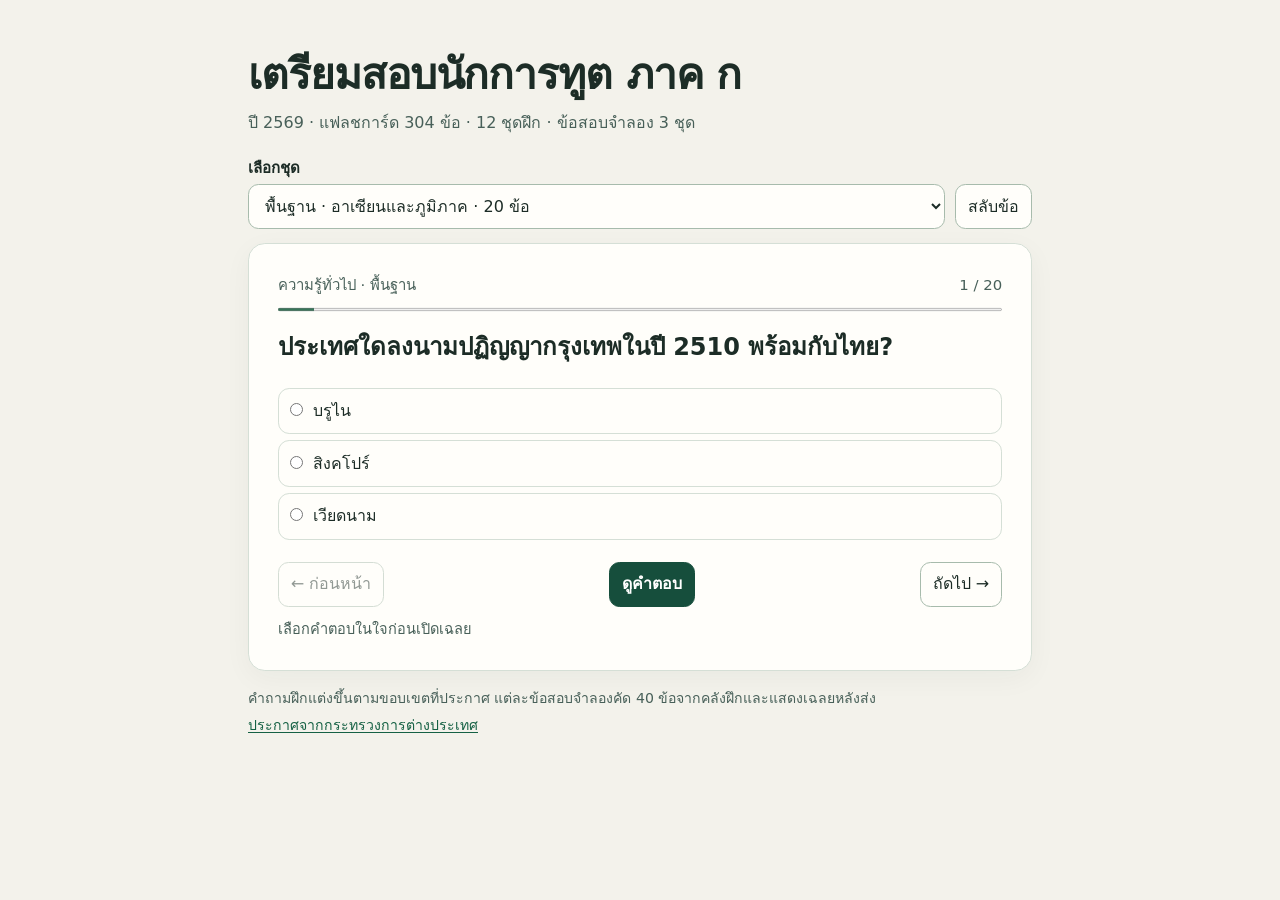
==== index.html @ 3764e720 "Publish Thai diplomat exam practice pack" ====
<!doctype html>
<html lang="th">
<head>
  <meta charset="utf-8">
  <meta name="viewport" content="width=device-width, initial-scale=1">
  <meta name="color-scheme" content="light">
  <title>แฟลชการ์ดและข้อสอบจำลอง · นักการทูต ภาค ก 2569</title>
  <style>
    :root { --bg:#f3f2eb; --paper:#fffefa; --ink:#1c2c26; --muted:#486059; --green:#164e3c; --pale:#e1f0e7; --line:#d5dfd6; --wrong:#8d302d; }
    * { box-sizing:border-box; }
    [hidden] { display:none !important; }
    body { margin:0; color:var(--ink); background:var(--bg); font:16px/1.62 "Noto Sans Thai", Thonburi, "Leelawadee UI", Tahoma, system-ui, sans-serif; }
    main { width:min(49rem, calc(100% - 2rem)); margin:clamp(1rem,4vw,3rem) auto; }
    h1 { font-size:clamp(1.55rem,1rem + 2.6vw,2.65rem); line-height:1.25; margin:0; letter-spacing:-.025em; }
    header p { margin:.55rem 0 1.25rem; color:var(--muted); }
    button,select { font:inherit; color:inherit; background:var(--paper); border:1px solid #a7bbac; border-radius:.65rem; min-height:2.8rem; padding:.42rem .75rem; }
    button, select, .option { cursor:pointer; }
    button:hover:not(:disabled) { background:var(--pale); border-color:var(--green); }
    button:disabled { cursor:default; opacity:.48; }
    :focus-visible { outline:3px solid #267a60; outline-offset:3px; }
    .toolbar,.row { display:flex; gap:.65rem; align-items:center; flex-wrap:wrap; justify-content:space-between; }
    .toolbar { margin-bottom:.9rem; align-items:end; }
    .deck-field { display:grid; gap:.25rem; flex:1 1 18rem; min-width:0; }
    .deck-field label { font-weight:650; font-size:.94rem; }
    #deck { width:100%; }
    .study { padding:clamp(1rem,4vw,1.8rem); background:var(--paper); border:1px solid var(--line); border-radius:1.05rem; box-shadow:0 .45rem 1.75rem #19382e0b; }
    .meta { display:flex; justify-content:space-between; gap:1rem; color:var(--muted); font-size:.93rem; }
    .meta span:last-child { flex:none; font-variant-numeric:tabular-nums; }
    progress { display:block; width:100%; height:.45rem; accent-color:#367659; margin:.55rem 0 1rem; }
    #prompt { font-size:clamp(1.15rem,1rem + .7vw,1.5rem); line-height:1.5; margin:.7rem 0 1rem; overflow-wrap:anywhere; }
    #choices { border:0; margin:0; padding:0; min-width:0; }
    .option { display:flex; align-items:baseline; gap:.65rem; border:1px solid var(--line); border-radius:.7rem; padding:.58rem .7rem; margin:.4rem 0; }
    .option:hover,.option:has(input:checked) { background:#edf5ef; border-color:#88a797; }
    .option input { flex:none; accent-color:var(--green); margin:0; }
    .option span { overflow-wrap:anywhere; }
    .option.correct { background:var(--pale); border-color:#84ac95; }
    .option.wrong { background:#fbece7; border-color:#d6a29b; }
    #feedback { padding:.85rem 0 0; margin-top:.85rem; border-top:1px solid var(--line); }
    #feedback p { margin:0; overflow-wrap:anywhere; }
    #correct { font-weight:700; color:var(--green); }
    #explanation { margin-top:.3rem !important; }
    #sources { padding-inline-start:1.35rem; margin:.55rem 0 0; font-size:.9rem; }
    .actions { margin-top:1rem; }
    .primary { background:var(--green); color:white; border-color:var(--green); font-weight:650; }
    .primary:hover:not(:disabled) { background:#103c2e; }
    #status { margin:.65rem 0 0; color:var(--muted); font-size:.91rem; }
    #result { border:1px solid #8cae9c; border-radius:.8rem; margin:0 0 .8rem; padding:.85rem 1.05rem; background:var(--pale); }
    #result p { margin:.2rem 0; }
    footer { color:var(--muted); font-size:.88rem; margin:1rem 0; }
    footer p { margin:.3rem 0; }
    a { color:#156144; text-underline-offset:.17em; overflow-wrap:anywhere; }
    .visually-hidden { position:absolute; width:1px; height:1px; padding:0; margin:-1px; overflow:hidden; clip-path:inset(50%); white-space:nowrap; border:0; }
    @media(max-width:390px) { main { width:calc(100% - 1.3rem); } button,select { padding-inline:.5rem; } .row { gap:.36rem; } }
  </style>
</head>
<body>
<main>
  <header>
    <h1>เตรียมสอบนักการทูต ภาค ก</h1>
    <p>ปี 2569 · แฟลชการ์ด 304 ข้อ · 12 ชุดฝึก · ข้อสอบจำลอง 3 ชุด</p>
  </header>
  <div class="toolbar">
    <div class="deck-field">
      <label for="deck">เลือกชุด</label>
      <select id="deck"></select>
    </div>
    <button id="shuffle" type="button">สลับข้อ</button>
    <button id="restart" type="button" hidden>เริ่มใหม่</button>
  </div>
  <div id="result" hidden tabindex="-1">
    <p><strong id="score"></strong></p>
    <p id="breakdown"></p>
    <p>เลื่อนดูข้อที่ทำแล้วเพื่อทบทวนคำตอบและคำอธิบาย</p>
  </div>
  <section class="study" aria-label="คำถาม">
    <div class="meta"><span id="topic"></span><span id="position"></span></div>
    <progress id="progress" aria-label="ตำแหน่งข้อ"></progress>
    <h2 id="prompt" tabindex="-1"></h2>
    <fieldset id="choices">
      <legend class="visually-hidden">ตัวเลือกคำตอบ</legend>
      <div id="option-list"></div>
    </fieldset>
    <div id="feedback" hidden aria-live="polite">
      <p id="correct"></p>
      <p id="explanation"></p>
      <ul id="sources"></ul>
    </div>
    <div class="row actions">
      <button id="previous" type="button">← ก่อนหน้า</button>
      <button id="reveal" class="primary" type="button" aria-controls="feedback" aria-expanded="false">ดูคำตอบ</button>
      <button id="submit" class="primary" type="button" hidden>ส่งคำตอบ</button>
      <button id="next" type="button">ถัดไป →</button>
    </div>
    <p id="status" aria-live="polite"></p>
  </section>
  <footer>
    <p>คำถามฝึกแต่งขึ้นตามขอบเขตที่ประกาศ แต่ละข้อสอบจำลองคัด 40 ข้อจากคลังฝึกและแสดงเฉลยหลังส่ง</p>
    <p><a href="https://www.mfa.go.th/th/content/สอบนักการทูต2569" target="_blank" rel="noopener noreferrer">ประกาศจากกระทรวงการต่างประเทศ</a></p>
  </footer>
  <noscript>เปิดไฟล์นี้ในเบราว์เซอร์ที่เปิดใช้งาน JavaScript</noscript>
</main>
<script type="application/json" id="study-data">{"cards":[{"question":"ประเทศใดลงนามปฏิญญากรุงเทพในปี 2510 พร้อมกับไทย?","answer":"สิงคโปร์","options":["สิงคโปร์","เวียดนาม","บรูไน"],"explanation":"ไทย สิงคโปร์ มาเลเซีย อินโดนีเซีย และฟิลิปปินส์เป็นผู้ก่อตั้ง","refs":["bangkok"],"subject":"th","level":1},{"question":"ปฏิญญากรุงเทพมีความสำคัญอย่างไรต่ออาเซียน?","answer":"เป็นเอกสารก่อตั้งอาเซียน","options":["เป็นเอกสารก่อตั้งอาเซียน","เป็นความตกลงการค้าของ RCEP","เป็นเอกสารตั้งศาลระหว่างประเทศ"],"explanation":"ลงนามที่กรุงเทพฯ เมื่อ 8 สิงหาคม 2510","refs":["bangkok"],"subject":"th","level":1},{"question":"ถ้าวาระหลักคือการพัฒนาตลาดภูมิภาค ควรเชื่อมโยงกับเสาประชาคมใด?","answer":"ประชาคมเศรษฐกิจอาเซียน","options":["ประชาคมเศรษฐกิจอาเซียน","ประชาคมสังคมและวัฒนธรรมอาเซียน","ประชาคมการเมืองและความมั่นคงอาเซียน"],"explanation":"การรวมตัวทางเศรษฐกิจเป็นแกนของ AEC","refs":["charter"],"subject":"th","level":1},{"question":"เวทีใดเปิดให้คู่เจรจานอกภูมิภาคบางประเทศหารือประเด็นการเมืองและความมั่นคงร่วมกับอาเซียน?","answer":"ASEAN Regional Forum","options":["ASEAN Regional Forum","ASEAN Secretariat","ASEAN Intergovernmental Commission on Human Rights"],"explanation":"ARF เป็นเวทีหารือด้านการเมืองและความมั่นคง","refs":["external"],"subject":"th","level":1},{"question":"กรณีแผ่นดินไหวในประเทศสมาชิก หน่วยงานใดมีบทบาทประสานความช่วยเหลือด้านภัยพิบัติของอาเซียน?","answer":"AHA Centre","options":["AHA Centre","คณะกรรมการผู้แทนถาวรประจำอาเซียน","สำนักเลขาธิการ APEC"],"explanation":"AHA Centre เน้นการจัดการภัยพิบัติและการประสานการตอบสนองในภูมิภาค","refs":["aha"],"subject":"th","level":1},{"question":"สำนักเลขาธิการอาเซียนตั้งอยู่ที่ใด?","answer":"จาการ์ตา","options":["จาการ์ตา","กรุงเทพฯ","มะนิลา"],"explanation":"อินโดนีเซียเป็นที่ตั้งสำนักเลขาธิการ ตามข้อ 11 ของกฎบัตรอาเซียน","refs":["charter"],"subject":"th","level":1},{"question":"ภาษาใดเป็นภาษาทำงานของอาเซียนตามกฎบัตร?","answer":"ภาษาอังกฤษ","options":["ภาษาอังกฤษ","ภาษามลายู","ภาษาอินโดนีเซีย"],"explanation":"กฎบัตรอาเซียน ข้อ 34 กำหนดภาษาทำงานไว้","refs":["charter"],"subject":"th","level":1},{"question":"ข้อใดกล่าวถึงสถานะของอาเซียนตามกฎบัตรได้ถูกต้อง?","answer":"อาเซียนมีสภาพบุคคลตามกฎหมายในฐานะองค์การระหว่างรัฐบาล","options":["อาเซียนมีสภาพบุคคลตามกฎหมายในฐานะองค์การระหว่างรัฐบาล","อาเซียนมีฐานะเป็นหน่วยงานย่อยของสหประชาชาติ","อาเซียนคือสหพันธรัฐของเอเชียตะวันออกเฉียงใต้"],"explanation":"ข้อ 3 ระบุสภาพบุคคลของอาเซียนในฐานะองค์การระหว่างรัฐบาล","refs":["charter"],"subject":"th","level":1},{"question":"ประเทศใดเข้าอาเซียนภายหลังเวียดนาม?","answer":"กัมพูชา","options":["กัมพูชา","บรูไน","ฟิลิปปินส์"],"explanation":"เวียดนามเข้าในปี 2538 และกัมพูชาเข้าในปี 2542","refs":["members"],"subject":"th","level":1},{"question":"ASEAN Summit ประกอบด้วยผู้แทนระดับใด?","answer":"ประมุขแห่งรัฐหรือหัวหน้ารัฐบาลของประเทศสมาชิก","options":["ประมุขแห่งรัฐหรือหัวหน้ารัฐบาลของประเทศสมาชิก","ผู้แทนถาวรประจำอาเซียนเท่านั้น","เลขาธิการอาเซียนกับเอกอัครราชทูตคู่เจรจา"],"explanation":"ข้อ 7 กำหนดองค์ประกอบและให้เป็นองค์กรกำหนดนโยบายสูงสุดของอาเซียน","refs":["charter"],"subject":"th","level":1},{"question":"The ministers arrived ___ the conference center before noon.","answer":"at","options":["at","on","for"],"explanation":"Use “arrive at” for a specific place.","refs":[],"subject":"en","level":1},{"question":"The office ___ applications every weekday.","answer":"accepts","options":["accepts","accept","accepting"],"explanation":"“The office” is a singular subject in the simple present.","refs":[],"subject":"en","level":1},{"question":"The meeting ___ at 9 a.m. yesterday.","answer":"began","options":["began","has begun","begins"],"explanation":"A finished past time calls for the simple past.","refs":[],"subject":"en","level":1},{"question":"There ___ two copies of the report on the desk.","answer":"are","options":["are","is","has"],"explanation":"The noun phrase after “there” is plural.","refs":[],"subject":"en","level":1},{"question":"Which word best completes the sentence? “Please ___ the form before submitting it.”","answer":"complete","options":["complete","completion","completely"],"explanation":"“Please” introduces an imperative with a base verb.","refs":[],"subject":"en","level":1},{"question":"What does “annual” mean in “an annual summit”?","answer":"Held once a year","options":["Held once a year","Held once a month","Held only one time"],"explanation":"“Annual” describes something that occurs every year.","refs":[],"subject":"en","level":1},{"question":"The chair thanked the delegates ___ their cooperation.","answer":"for","options":["for","from","with"],"explanation":"The pattern is “thank someone for something.”","refs":[],"subject":"en","level":1},{"question":"Which sentence uses “both” and the verb correctly?","answer":"Both delegates signed the document.","options":["Both delegates signed the document.","Both delegate signed the document.","Both delegates has signed the document."],"explanation":"“Both” takes a plural count noun here.","refs":[],"subject":"en","level":1},{"question":"“The room can seat 40 people.” What does “seat” mean?","answer":"Provide seats for","options":["Provide seats for","Give directions to","Invite officially"],"explanation":"As a verb here, “seat” expresses capacity.","refs":[],"subject":"en","level":1},{"question":"“The public session begins at 10. Registration opens half an hour earlier.” When does registration open?","answer":"9:30","options":["9:30","10:30","9:00"],"explanation":"Subtract 30 minutes from 10:00.","refs":[],"subject":"en","level":1},{"question":"หน่วยงานใดเป็นองค์กรตุลาการหลักของสหประชาชาติ?","answer":"ศาลยุติธรรมระหว่างประเทศ (ICJ)","options":["ศาลยุติธรรมระหว่างประเทศ (ICJ)","ศาลอาญาระหว่างประเทศ (ICC)","ศาลอนุญาโตตุลาการถาวร (PCA)"],"explanation":"กฎบัตรสหประชาชาติ ข้อ 92 กำหนดสถานะของ ICJ","refs":["un"],"subject":"th","level":1},{"question":"ประเทศหนึ่งมีสมาชิกภาพใน UNGA โดยทั่วไปมีสิทธิออกเสียงกี่เสียง?","answer":"หนึ่งเสียง","options":["หนึ่งเสียง","ตามจำนวนประชากร","หนึ่งเสียงต่อคณะผู้แทนย่อย"],"explanation":"กฎบัตรข้อ 18 ให้สมาชิกสมัชชาใหญ่แต่ละประเทศมีหนึ่งเสียง","refs":["un"],"subject":"th","level":1},{"question":"ประเทศใดมีที่นั่งถาวรในคณะมนตรีความมั่นคง UN?","answer":"ฝรั่งเศส","options":["ฝรั่งเศส","เยอรมนี","ญี่ปุ่น"],"explanation":"ฝรั่งเศสเป็นหนึ่งใน P5 ร่วมกับจีน รัสเซีย สหราชอาณาจักร และสหรัฐฯ","refs":["un"],"subject":"th","level":1},{"question":"คณะมนตรีความมั่นคง UN มีสมาชิกทั้งหมดกี่ประเทศ?","answer":"15 ประเทศ","options":["15 ประเทศ","10 ประเทศ","5 ประเทศ"],"explanation":"มีสมาชิกถาวร 5 และสมาชิกไม่ถาวร 10","refs":["un"],"subject":"th","level":1},{"question":"องค์กรใดเป็นกลไกหลักด้านการหารือและประสานงานเศรษฐกิจและสังคมในระบบ UN?","answer":"ECOSOC","options":["ECOSOC","ICJ","คณะมนตรีภาวะทรัสตี"],"explanation":"ECOSOC ย่อมาจาก Economic and Social Council","refs":["un"],"subject":"th","level":1},{"question":"สนธิสัญญาที่ใช้กับงานด้านวีซ่าและการช่วยเหลือคนชาติในต่างประเทศโดยตรงคือฉบับใด?","answer":"อนุสัญญากรุงเวียนนาว่าด้วยความสัมพันธ์ทางกงสุล ค.ศ. 1963","options":["อนุสัญญากรุงเวียนนาว่าด้วยความสัมพันธ์ทางกงสุล ค.ศ. 1963","อนุสัญญากรุงเวียนนาว่าด้วยความสัมพันธ์ทางการทูต ค.ศ. 1961","อนุสัญญากรุงเวียนนาว่าด้วยกฎหมายสนธิสัญญา ค.ศ. 1969"],"explanation":"หน้าที่กงสุลอยู่ในข้อ 5 ของอนุสัญญา ค.ศ. 1963","refs":["consular"],"subject":"th","level":1},{"question":"ข้อใดเป็นตัวอย่างการระงับข้อพิพาทโดยสันติภายใต้กฎบัตร UN?","answer":"การไกล่เกลี่ย","options":["การไกล่เกลี่ย","การยึดทรัพย์ทางเศรษฐกิจโดยอัตโนมัติ","การตัดความสัมพันธ์ทางทูต"],"explanation":"ข้อ 33 ระบุวิธี เช่น เจรจา ไกล่เกลี่ย อนุญาโตตุลาการ และการระงับข้อพิพาททางศาล","refs":["un"],"subject":"th","level":1},{"question":"กฎหมายทะเลระหว่างประเทศฉบับใดกำหนดกรอบเรื่องทะเลอาณาเขตและเขตเศรษฐกิจจำเพาะ?","answer":"UNCLOS","options":["UNCLOS","UNFCCC","อนุสัญญาว่าด้วยความหลากหลายทางชีวภาพ"],"explanation":"UNCLOS คืออนุสัญญาสหประชาชาติว่าด้วยกฎหมายทะเล","refs":["sea"],"subject":"th","level":1},{"question":"รัฐชายฝั่งกำหนดความกว้างทะเลอาณาเขตได้ไม่เกินเท่าใดจากเส้นฐาน?","answer":"12 ไมล์ทะเล","options":["12 ไมล์ทะเล","24 ไมล์ทะเล","200 ไมล์ทะเล"],"explanation":"ข้อ 3 ของ UNCLOS กำหนดเพดาน 12 ไมล์ทะเล","refs":["sea"],"subject":"th","level":1},{"question":"เอกสิทธิ์และความคุ้มกันทางการทูตมุ่งให้เกิดผลใด?","answer":"ให้คณะผู้แทนทางการทูตปฏิบัติหน้าที่ได้อย่างมีประสิทธิภาพ","options":["ให้คณะผู้แทนทางการทูตปฏิบัติหน้าที่ได้อย่างมีประสิทธิภาพ","ยกเว้นหน้าที่เคารพกฎหมายของรัฐผู้รับ","โอนอำนาจตุลาการของรัฐผู้รับไปยังรัฐผู้ส่งทั้งหมด"],"explanation":"อารัมภบทของอนุสัญญา ค.ศ. 1961 อธิบายวัตถุประสงค์ด้านการทำหน้าที่ของคณะผู้แทน","refs":["vienna"],"subject":"th","level":1},{"question":"Please send the documents ___ Friday at the latest.","answer":"by","options":["by","since","during"],"explanation":"“By” sets the latest acceptable time.","refs":[],"subject":"en","level":1},{"question":"Choose the natural phrase. “The embassy ___ assistance to stranded travelers.”","answer":"provided","options":["provided","performed","committed"],"explanation":"“Provide assistance” is the usual collocation.","refs":[],"subject":"en","level":1},{"question":"The organization works ___ governments to improve access to services.","answer":"with","options":["with","at","during"],"explanation":"Here “with” identifies partners.","refs":[],"subject":"en","level":1},{"question":"The members ___ their decision after a short break.","answer":"announced","options":["announced","announcement","announcing"],"explanation":"The sentence needs a finite verb.","refs":[],"subject":"en","level":1},{"question":"Which word best fits? “The parties reached an ___ after two days of talks.”","answer":"agreement","options":["agreement","agree","agreeable"],"explanation":"The article “an” introduces a singular noun.","refs":[],"subject":"en","level":1},{"question":"“The copies are identical.” What does “identical” mean?","answer":"Exactly the same","options":["Exactly the same","Equally important","Related but different"],"explanation":"“Identical” stresses sameness.","refs":[],"subject":"en","level":1},{"question":"Which sentence keeps the meaning of “The office is closed on Sundays”?","answer":"The office does not open on Sundays.","options":["The office does not open on Sundays.","The office is closed until Sunday.","The office closes only at noon on Sundays."],"explanation":"The sentence describes a recurring Sunday closure.","refs":[],"subject":"en","level":1},{"question":"Choose “fewer” or “less.” “The second round attracted ___ applicants.”","answer":"fewer","options":["fewer","less","least"],"explanation":"Use “fewer” with plural count nouns in formal usage.","refs":[],"subject":"en","level":1},{"question":"“Applicants must show an original ID. Photocopies will not be accepted.” What is required?","answer":"The original ID","options":["The original ID","Any printed copy","A photo of the ID on a phone"],"explanation":"The text expressly requires the original.","refs":[],"subject":"en","level":1},{"question":"Which request is most appropriate in a formal email?","answer":"Could you please confirm receipt of the documents?","options":["Could you please confirm receipt of the documents?","You need to tell me you got those papers ASAP.","Got the papers or what?"],"explanation":"The first version is clear and courteous.","refs":[],"subject":"en","level":1},{"question":"มาตรการใดเป็นภาษีศุลกากรนำเข้า?","answer":"เรียกเก็บร้อยละ 10 ของมูลค่าสินค้านำเข้า","options":["เรียกเก็บร้อยละ 10 ของมูลค่าสินค้านำเข้า","จำกัดการนำเข้ารวมที่ 10,000 ตันต่อปี","กำหนดฉลากคำเตือนให้สินค้าทุกแหล่งผลิต"],"explanation":"ภาษีศุลกากรเป็นการเรียกเก็บอากร ส่วนโควตาจำกัดปริมาณ","refs":["wtoGloss"],"subject":"th","level":1},{"question":"ข้อใดเป็นตัวอย่างของโควตานำเข้า?","answer":"กำหนดเพดานปริมาณนำเข้ารายปี","options":["กำหนดเพดานปริมาณนำเข้ารายปี","ลดอากรสำหรับสินค้าตามพิกัด","เปลี่ยนวิธีคำนวณมูลค่าศุลกากร"],"explanation":"โควตากำกับปริมาณสินค้าที่อนุญาตให้นำเข้า","refs":["wtoGloss"],"subject":"th","level":1},{"question":"FTA ย่อมาจากอะไร?","answer":"Free Trade Agreement","options":["Free Trade Agreement","Foreign Tax Arrangement","Financial Transparency Accord"],"explanation":"คือความตกลงการค้าเสรีระหว่างคู่ภาคี","refs":["rcep"],"subject":"th","level":1},{"question":"สมาชิก APEC ใช้คำเรียกรวมว่าอะไร?","answer":"เขตเศรษฐกิจสมาชิก","options":["เขตเศรษฐกิจสมาชิก","รัฐภาคีสนธิสัญญา APEC","เขตศุลกากรเดียว"],"explanation":"APEC ใช้คำว่า member economies","refs":["apec"],"subject":"th","level":1},{"question":"ข้อใดเป็นงานหลักของ IMF?","answer":"ติดตามนโยบายเศรษฐกิจและสนับสนุนเสถียรภาพทางการเงิน","options":["ติดตามนโยบายเศรษฐกิจและสนับสนุนเสถียรภาพทางการเงิน","วินิจฉัยคดีละเมิดกฎหมายทะเล","ออกใบรับรองถิ่นกำเนิดสินค้า"],"explanation":"IMF ทำงานด้านการติดตาม ให้ความช่วยเหลือทางการเงิน และเสริมขีดความสามารถ","refs":["imf"],"subject":"th","level":1},{"question":"ถ้าค่าเงินเปลี่ยนจาก 35 เป็น 37 บาทต่อดอลลาร์ บาทเปลี่ยนอย่างไรเมื่อเทียบกับดอลลาร์?","answer":"เงินบาทอ่อนค่า","options":["เงินบาทอ่อนค่า","เงินบาทแข็งค่า","สรุปทิศทางไม่ได้แม้หน่วยเท่าเดิม"],"explanation":"ต้องใช้เงินบาทมากขึ้นเพื่อซื้อหนึ่งดอลลาร์","refs":["fx"],"subject":"th","level":1},{"question":"ความตกลงปารีสเกี่ยวข้องกับประเด็นใดโดยตรง?","answer":"การเปลี่ยนแปลงสภาพภูมิอากาศ","options":["การเปลี่ยนแปลงสภาพภูมิอากาศ","การจัดสรรโควตาประมงทุกมหาสมุทร","การระงับข้อพิพาทการค้าระหว่างประเทศ"],"explanation":"ความตกลงเป็นกรอบความร่วมมือด้านภูมิอากาศภายใต้ UNFCCC","refs":["paris"],"subject":"th","level":1},{"question":"โครงการยกระดับเขื่อนป้องกันน้ำท่วมเมืองชายฝั่งเป็นตัวอย่างของอะไร?","answer":"การปรับตัวต่อผลกระทบจากสภาพภูมิอากาศ","options":["การปรับตัวต่อผลกระทบจากสภาพภูมิอากาศ","การกำหนดราคาคาร์บอน","การลดก๊าซจากการผลิตไฟฟ้า"],"explanation":"เป้าหมายของมาตรการคือรับมือผลกระทบจากน้ำท่วม","refs":["paris"],"subject":"th","level":1},{"question":"การเปลี่ยนไปใช้ไฟฟ้าจากพลังงานสะอาดเพื่อลดการปล่อยเป็นตัวอย่างของอะไร?","answer":"การลดการปล่อยก๊าซเรือนกระจก","options":["การลดการปล่อยก๊าซเรือนกระจก","การปรับตัวต่อระดับน้ำทะเลสูงขึ้น","การประเมินความเสียหายหลังเกิดภัย"],"explanation":"การลดการปล่อยเรียกว่า mitigation ในบริบทภูมิอากาศ","refs":["paris"],"subject":"th","level":1},{"question":"SDG 13 กล่าวถึงเรื่องใด?","answer":"การรับมือการเปลี่ยนแปลงสภาพภูมิอากาศ","options":["การรับมือการเปลี่ยนแปลงสภาพภูมิอากาศ","การขจัดความยากจน","ความเสมอภาคระหว่างเพศ"],"explanation":"SDG 13 คือ Climate Action ส่วนอีกสองเรื่องอยู่ใน SDG 1 และ 5","refs":["sdg"],"subject":"th","level":1},{"question":"Imports rose ___ 5 percent last year.","answer":"by","options":["by","with","at"],"explanation":"“Rose by” gives the amount of change.","refs":[],"subject":"en","level":1},{"question":"The price rose from $10 ___ $12.","answer":"to","options":["to","at","for"],"explanation":"“From … to” identifies starting and ending values.","refs":[],"subject":"en","level":1},{"question":"What does “shortage” mean?","answer":"An insufficient supply","options":["An insufficient supply","A higher price than expected","A delay in repayment"],"explanation":"A shortage occurs when supply is insufficient for a need.","refs":[],"subject":"en","level":1},{"question":"“Trade declined because demand fell.” Which relationship is stated?","answer":"Falling demand was the reason for the decline.","options":["Falling demand was the reason for the decline.","The decline caused demand to rise.","Both happened at the same time but no cause is stated."],"explanation":"“Because” introduces the stated reason.","refs":[],"subject":"en","level":1},{"question":"Which word fits? “The report includes an ___ of the costs.”","answer":"estimate","options":["estimate","estimating","estimated"],"explanation":"“An estimate” is an approximate calculation.","refs":[],"subject":"en","level":1},{"question":"The city introduced a plan ___ reduce flood damage.","answer":"to","options":["to","for","because"],"explanation":"A to-infinitive expresses the plan’s purpose here.","refs":[],"subject":"en","level":1},{"question":"Which word means the opposite of “temporary”?","answer":"permanent","options":["permanent","available","gradual"],"explanation":"Temporary is limited in duration. Permanent is lasting.","refs":[],"subject":"en","level":1},{"question":"Which version uses “apply” correctly?","answer":"The new rules apply to all suppliers.","options":["The new rules apply to all suppliers.","The new rules apply all suppliers.","The new rules applies to all suppliers."],"explanation":"Use “apply to” with the group subject to a rule.","refs":[],"subject":"en","level":1},{"question":"“Exports fell in April but recovered in May.” What does “recovered” suggest?","answer":"They rose again after falling.","options":["They rose again after falling.","They fell for a second month.","They stayed exactly the same."],"explanation":"“Recover” indicates a return toward an earlier level.","refs":[],"subject":"en","level":1},{"question":"“The fee is waived for students.” What does that mean?","answer":"Students do not have to pay the fee.","options":["Students do not have to pay the fee.","Students must pay in advance.","Students receive a larger fee."],"explanation":"To waive a fee is to give up the requirement to pay it.","refs":[],"subject":"en","level":1},{"question":"หน่วยงานใดรับผิดชอบงานหนังสือเดินทางในกระทรวงการต่างประเทศ?","answer":"กรมการกงสุล","options":["กรมการกงสุล","กรมพิธีการทูต","กรมองค์การระหว่างประเทศ"],"explanation":"งานหนังสือเดินทางอยู่ในภารกิจด้านกงสุล","refs":["thaiConsul"],"subject":"th","level":1},{"question":"เมื่อคนไทยในต่างประเทศต้องการความช่วยเหลือฉุกเฉินจากทางการไทย ควรติดต่อหน่วยงานใด?","answer":"สถานเอกอัครราชทูตหรือสถานกงสุลไทยที่รับผิดชอบพื้นที่","options":["สถานเอกอัครราชทูตหรือสถานกงสุลไทยที่รับผิดชอบพื้นที่","สำนักงานเลขาธิการ UN ที่อยู่ใกล้ที่สุด","สถานทูตของประเทศนั้นในกรุงเทพฯ เท่านั้น"],"explanation":"สถานทูตและสถานกงสุลไทยเป็นช่องทางสำหรับความช่วยเหลือกงสุลในพื้นที่","refs":["thaiConsul"],"subject":"th","level":1},{"question":"ภารกิจใดสัมพันธ์กับกรมสนธิสัญญาและกฎหมายโดยตรงที่สุด?","answer":"พิจารณาประเด็นกฎหมายระหว่างประเทศที่เกี่ยวข้องกับสนธิสัญญา","options":["พิจารณาประเด็นกฎหมายระหว่างประเทศที่เกี่ยวข้องกับสนธิสัญญา","ออกหนังสือเดินทางทั่วไป","ประสานการจัดลำดับอาวุโสในพิธีการทูต"],"explanation":"กรมนี้มีภารกิจด้านสนธิสัญญาและกฎหมายระหว่างประเทศ","refs":["thaiTreaty"],"subject":"th","level":1},{"question":"กรณีผู้แทนไทยไปเจรจากับรัฐบาลประเทศเดียว จัดเป็นการหารือแบบใด?","answer":"ทวิภาคี","options":["ทวิภาคี","ไตรภาคี","พหุภาคีในกรอบองค์การระหว่างประเทศ"],"explanation":"ทวิภาคีหมายถึงการดำเนินงานระหว่างสองฝ่าย","refs":["myanmar"],"subject":"th","level":1},{"question":"ไทยใช้ชื่อใดในช่วงเข้าเป็นสมาชิกสหประชาชาติเมื่อปี 1946?","answer":"สยาม","options":["สยาม","ราชอาณาจักรอยุธยา","ประเทศไทยในชื่อภาษาอังกฤษว่า Thai Federation"],"explanation":"เอกสารสมัชชาใหญ่ใช้ชื่อ Siam","refs":["thaiun"],"subject":"th","level":1},{"question":"เมืองประวัติศาสตร์ใดเป็นอดีตราชธานีของสยามและขึ้นทะเบียนเป็นมรดกโลก?","answer":"พระนครศรีอยุธยา","options":["พระนครศรีอยุธยา","ลพบุรี","พิษณุโลก"],"explanation":"UNESCO ขึ้นทะเบียน Historic City of Ayutthaya ในปี 1991","refs":["ayutthaya"],"subject":"th","level":1},{"question":"สงกรานต์ได้รับการขึ้นทะเบียนโดย UNESCO ในฐานะอะไร?","answer":"ประเพณีปีใหม่ไทยในบัญชีมรดกวัฒนธรรมที่จับต้องไม่ได้","options":["ประเพณีปีใหม่ไทยในบัญชีมรดกวัฒนธรรมที่จับต้องไม่ได้","โบราณสถานในบัญชีมรดกโลก","เขตสงวนชีวมณฑล"],"explanation":"การขึ้นทะเบียนเป็นการรับรององค์ประกอบของวัฒนธรรมที่มีชีวิต","refs":["songkran"],"subject":"th","level":1},{"question":"ข้อใดเป็นงานกงสุลที่เห็นได้ชัด?","answer":"ช่วยประสานงานเมื่อคนชาติทำหนังสือเดินทางสูญหาย","options":["ช่วยประสานงานเมื่อคนชาติทำหนังสือเดินทางสูญหาย","เจรจาร่างมติคณะมนตรีความมั่นคง","ออกเสียงแทนรัฐอื่นในองค์การระหว่างประเทศ"],"explanation":"งานด้านเอกสารเดินทางและความช่วยเหลือคนชาติเป็นหน้าที่กงสุล","refs":["consular"],"subject":"th","level":1},{"question":"ในการเข้าพบรัฐบาลต่างประเทศเพื่อเจรจาความร่วมมือ ผู้แทนทางการทูตทำหน้าที่ใด?","answer":"เจรจากับรัฐบาลรัฐผู้รับในนามรัฐผู้ส่ง","options":["เจรจากับรัฐบาลรัฐผู้รับในนามรัฐผู้ส่ง","ใช้อำนาจพิจารณาคดีของรัฐผู้รับ","ทำหน้าที่ผู้แทนรัฐบาลรัฐผู้รับ"],"explanation":"การเป็นผู้แทนและการเจรจาอยู่ในข้อ 3 ของอนุสัญญา ค.ศ. 1961","refs":["vienna"],"subject":"th","level":1},{"question":"ราชการส่วนใดในกระทรวงการต่างประเทศเกี่ยวข้องกับงานสหประชาชาติโดยตรงที่สุด?","answer":"กรมองค์การระหว่างประเทศ","options":["กรมองค์การระหว่างประเทศ","กรมพิธีการทูต","กรมการกงสุล"],"explanation":"กรมองค์การระหว่างประเทศรับผิดชอบงานภายใต้กรอบพหุภาคี เช่น UN และสิทธิมนุษยชน","refs":["thaiIO"],"subject":"th","level":1},{"question":"Which option is an appropriate opening to a formal written request?","answer":"I am writing to request further information about the program.","options":["I am writing to request further information about the program.","Hey, send me the program stuff.","You should have sent the information already."],"explanation":"The first version states a clear purpose in a formal register.","refs":[],"subject":"en","level":1},{"question":"The documents ___ ready for collection.","answer":"are","options":["are","is","was"],"explanation":"“Documents” is plural.","refs":[],"subject":"en","level":1},{"question":"Each applicant must bring ___ own pen. Choose the gender-neutral option.","answer":"their","options":["their","them","theirs"],"explanation":"Singular “their” functions as a possessive determiner.","refs":[],"subject":"en","level":1},{"question":"“The consultation was postponed.” What happened?","answer":"It was moved to a later time.","options":["It was moved to a later time.","It was canceled permanently.","It took place earlier than planned."],"explanation":"“Postpone” means reschedule to a later time.","refs":[],"subject":"en","level":1},{"question":"The team reviewed the draft ___ making changes.","answer":"before","options":["before","despite of","because of it"],"explanation":"“Before” can take an -ing clause.","refs":[],"subject":"en","level":1},{"question":"Choose the correct spelling.","answer":"accommodation","options":["accommodation","accomodation","acommodation"],"explanation":"“Accommodation” has double c and double m.","refs":[],"subject":"en","level":1},{"question":"The minister ___ speech was televised arrived early.","answer":"whose","options":["whose","which","whom"],"explanation":"“Whose” marks possession: the minister’s speech.","refs":[],"subject":"en","level":1},{"question":"What does “brief” mean in “a brief meeting”?","answer":"Short","options":["Short","Confidential","Mandatory"],"explanation":"Here “brief” describes duration.","refs":[],"subject":"en","level":1},{"question":"“The queue was shorter after a second desk opened.” Which event happened first?","answer":"A second desk opened.","options":["A second desk opened.","The queue became shorter.","The first desk closed."],"explanation":"“After” places the shorter queue later.","refs":[],"subject":"en","level":1},{"question":"The embassy said it would reply ___ two working days. Which preposition means before the end of that period?","answer":"within","options":["within","beyond","throughout"],"explanation":"“Within” sets an outside time limit.","refs":[],"subject":"en","level":1},{"question":"หากสมาชิกอาเซียนยังเห็นต่าง และยังไม่มีฉันทามติ ข้อ 20 เปิดช่องทางใด?","answer":"ที่ประชุมสุดยอดอาเซียนอาจกำหนดวิธีตัดสินเรื่องนั้น","options":["ที่ประชุมสุดยอดอาเซียนอาจกำหนดวิธีตัดสินเรื่องนั้น","ใช้เสียงข้างมากโดยอัตโนมัติทันที","ให้เลขาธิการลงชี้ขาดด้วยตนเอง"],"explanation":"ข้อ 20(2) ให้อำนาจที่ประชุมสุดยอดพิจารณาวิธีตัดสิน","refs":["charter"],"subject":"th","level":2},{"question":"การแต่งตั้งผู้แทนพิเศษในฉันทามติ 5 ข้อมีบทบาทหลักอย่างไร?","answer":"อำนวยการหารือระหว่างฝ่ายที่เกี่ยวข้อง","options":["อำนวยการหารือระหว่างฝ่ายที่เกี่ยวข้อง","ลงมติมาตรการบังคับโดยลำพัง","รับรองรัฐบาลชั่วคราวในนามทุกประเทศ"],"explanation":"ผู้แทนพิเศษช่วยอำนวยกระบวนการเจรจา","refs":["five"],"subject":"th","level":2},{"question":"หากประเทศคู่เจรจานอกอาเซียนเข้าร่วมเวทีภูมิภาคบางกรอบ การเข้าร่วมบอกอะไรเกี่ยวกับสถานะสมาชิกอาเซียน?","answer":"สถานะคู่เจรจาแยกจากสถานะสมาชิกตามกฎบัตร","options":["สถานะคู่เจรจาแยกจากสถานะสมาชิกตามกฎบัตร","คู่เจรจาได้รับสถานะสมาชิกพร้อมสิทธิออกเสียงทันที","คู่เจรจาคือประเทศผู้ก่อตั้งโดยปริยาย"],"explanation":"กฎบัตรแยกกระบวนการรับสมาชิกออกจากความสัมพันธ์ภายนอก","refs":["charter"],"subject":"th","level":2},{"question":"งานแลกเปลี่ยนข้อมูลวิจัยด้านสาธารณสุขระดับภูมิภาคสอดคล้องกับเสาประชาคมใดโดยตรงที่สุด?","answer":"สังคมและวัฒนธรรม","options":["สังคมและวัฒนธรรม","เศรษฐกิจ","การเมืองและความมั่นคง"],"explanation":"การพัฒนามนุษย์และสาธารณสุขอยู่ในมิติสังคมและวัฒนธรรม","refs":["charter"],"subject":"th","level":2},{"question":"ตลาดภูมิภาคที่มีการประสานมาตรฐานช่วยลดอุปสรรคอะไรได้โดยตรง?","answer":"ภาระการทดสอบหรือรับรองซ้ำในบางกรณี","options":["ภาระการทดสอบหรือรับรองซ้ำในบางกรณี","ความผันผวนของอัตราแลกเปลี่ยนทั้งหมด","ข้อกำหนดให้ต้องยื่นเอกสารการค้าในทุกกรณี"],"explanation":"การประสานหรือยอมรับมาตรฐานช่วยลดต้นทุนที่เกิดจากข้อกำหนดซ้ำซ้อน","refs":["wtoGloss"],"subject":"th","level":2},{"question":"เมื่อไทยเป็นเจ้าภาพ APEC และผลักดัน Bangkok Goals on BCG ข้อใดระบุปีและเวทีถูกต้อง?","answer":"ปี 2565 ในกรอบ APEC","options":["ปี 2565 ในกรอบ APEC","ปี 2565 ในกรอบ UNGA","ปี 2566 ในกรอบ WTO"],"explanation":"เป้าหมายกรุงเทพฯ เป็นผลจากการเป็นเจ้าภาพ APEC ของไทยในปี 2022","refs":["bcg"],"subject":"th","level":2},{"question":"เมื่อกฎหมายอาเซียนถูกใช้ในระดับประเทศ ข้อ 5(2) ของกฎบัตรกล่าวถึงหน้าที่ใด?","answer":"สมาชิกใช้มาตรการที่จำเป็น รวมทั้งกฎหมายภายในที่เหมาะสม เพื่อปฏิบัติตามพันธกรณี","options":["สมาชิกใช้มาตรการที่จำเป็น รวมทั้งกฎหมายภายในที่เหมาะสม เพื่อปฏิบัติตามพันธกรณี","เลขาธิการอาเซียนออกกฎหมายภายในให้สมาชิกได้โดยตรง","สมาชิกทุกประเทศต้องใช้ประมวลกฎหมายฉบับเดียวกัน"],"explanation":"สมาชิกมีความรับผิดชอบในการดำเนินการภายในประเทศ","refs":["charter"],"subject":"th","level":2},{"question":"กรอบ ASEAN Community Vision 2045 มีหน้าที่โดยหลักอย่างไร?","answer":"เป็นกรอบวิสัยทัศน์ระยะยาวของประชาคมอาเซียน","options":["เป็นกรอบวิสัยทัศน์ระยะยาวของประชาคมอาเซียน","เป็นวิธีคิดภาษีศุลกากรสำหรับสินค้าเฉพาะรายการ","เป็นความตกลงเขตแดนระหว่างไทยกับประเทศเพื่อนบ้าน"],"explanation":"วิสัยทัศน์กำหนดทิศทางร่วมระดับประชาคมถึงปี 2045","refs":["vision"],"subject":"th","level":2},{"question":"หากผู้นำต้องการหารือยุทธศาสตร์ภูมิภาคกับคู่เจรจาระดับผู้นำ เวทีใดเหมาะกว่า ARF?","answer":"East Asia Summit","options":["East Asia Summit","ASEAN Secretariat","AHA Centre"],"explanation":"EAS เป็นเวทีหารือระดับผู้นำด้านประเด็นยุทธศาสตร์","refs":["external"],"subject":"th","level":2},{"question":"ในกรณีภัยพิบัติ กลไก AHA Centre ควรเข้าใจอย่างไร?","answer":"ทำหน้าที่ประสานความร่วมมือและการสนับสนุนในภูมิภาค","options":["ทำหน้าที่ประสานความร่วมมือและการสนับสนุนในภูมิภาค","รับอำนาจบริหารราชการของพื้นที่ประสบภัย","กำหนดข้อยกเว้นภาษีให้สินค้านำเข้าทุกประเทศ"],"explanation":"ศูนย์สนับสนุนการประสานงานและการตอบสนองร่วม","refs":["aha"],"subject":"th","level":2},{"question":"Choose the most precise connector. “The timetable was feasible. ___, several delegations objected to the short notice.”","answer":"Nevertheless","options":["Nevertheless","Consequently","For instance"],"explanation":"The second sentence contrasts with the first.","refs":[],"subject":"en","level":2},{"question":"The members were invited to comment ___ the revised proposal.","answer":"on","options":["on","of","by"],"explanation":"“Comment on” introduces the subject of a comment.","refs":[],"subject":"en","level":2},{"question":"What does “endorse” mean in “The leaders endorsed the roadmap”?","answer":"Express approval or support for","options":["Express approval or support for","Reject after review","Promise to fund in full"],"explanation":"Endorsing expresses support; it does not by itself promise funding.","refs":[],"subject":"en","level":2},{"question":"Which sentence uses parallel structure?","answer":"The team aims to collect data, compare results, and publish findings.","options":["The team aims to collect data, compare results, and publish findings.","The team aims to collect data, comparing results, and publication of findings.","The team aims to collect data, to compare results, and publishing findings."],"explanation":"The three coordinated verbs share the same form.","refs":[],"subject":"en","level":2},{"question":"Choose the best tense. “By the time talks resumed, both parties ___ the draft.”","answer":"had reviewed","options":["had reviewed","review","will have reviewed"],"explanation":"The past perfect places review before a specified past event.","refs":[],"subject":"en","level":2},{"question":"“The agreement covers goods, but its services chapter has yet to enter into force.” What is clear?","answer":"The services chapter has not yet entered into force.","options":["The services chapter has not yet entered into force.","The services chapter already applies.","The entire agreement has been terminated."],"explanation":"The statement limits the pending status to the services chapter.","refs":[],"subject":"en","level":2},{"question":"Which is the closest paraphrase? “Unless new evidence emerges, the decision will stand.”","answer":"The decision will remain unless there is new evidence.","options":["The decision will remain unless there is new evidence.","The decision will automatically change if there is no new evidence.","The decision has already changed because of new evidence."],"explanation":"“Unless” introduces the exception to the stated outcome.","refs":[],"subject":"en","level":2},{"question":"The proposal was deferred ___ a further round of consultations.","answer":"pending","options":["pending","notwithstanding of","whereas"],"explanation":"“Pending” means while awaiting something.","refs":[],"subject":"en","level":2},{"question":"“Although all delegations attended, not all were authorized to vote.” What is supported?","answer":"At least one attending delegation could not vote.","options":["At least one attending delegation could not vote.","No delegations could vote.","Only delegations with votes attended."],"explanation":"“Not all” excludes at least one without saying how many.","refs":[],"subject":"en","level":2},{"question":"Choose the closest meaning of “following consultations.”","answer":"After consultations","options":["After consultations","Despite consultations","Instead of consultations"],"explanation":"“Following” indicates time sequence in this phrase.","refs":[],"subject":"en","level":2},{"question":"เมื่อเอกอัครราชทูตได้รับแต่งตั้งใหม่ รัฐผู้ส่งต้องขอความเห็นชอบใดจากรัฐผู้รับก่อน?","answer":"Agrément","options":["Agrément","Exequatur สำหรับหัวหน้าสถานกงสุล","การให้สัตยาบันสนธิสัญญา"],"explanation":"ข้อ 4 ของอนุสัญญา ค.ศ. 1961 กล่าวถึง agrément ของหัวหน้าคณะผู้แทน","refs":["vienna"],"subject":"th","level":2},{"question":"เมื่อรัฐผู้รับประกาศนักการทูตเป็น persona non grata ผลตามอนุสัญญาคืออะไร?","answer":"รัฐผู้ส่งต้องเรียกตัวกลับหรือยุติหน้าที่ของบุคคลนั้นในคณะผู้แทน","options":["รัฐผู้ส่งต้องเรียกตัวกลับหรือยุติหน้าที่ของบุคคลนั้นในคณะผู้แทน","รัฐผู้รับต้องรอให้คณะมนตรีความมั่นคงมีมติ","การประกาศทำให้อนุสัญญาสิ้นผลระหว่างสองรัฐ"],"explanation":"ข้อ 9 กำหนดทางเลือกแก่รัฐผู้ส่งโดยรัฐผู้รับไม่จำเป็นต้องชี้แจงเหตุผล","refs":["vienna"],"subject":"th","level":2},{"question":"คนสัญชาติต่างชาติถูกควบคุมตัว ข้อ 36 ของอนุสัญญากงสุลกำหนดให้แจ้งสถานกงสุลเมื่อใด?","answer":"แจ้งโดยไม่ชักช้าหากผู้ถูกควบคุมตัวร้องขอ","options":["แจ้งโดยไม่ชักช้าหากผู้ถูกควบคุมตัวร้องขอ","แจ้งเมื่อศาลตัดสินคดีแล้วเท่านั้น","แจ้งเฉพาะเมื่อมีคำสั่งของสหประชาชาติ"],"explanation":"เจ้าหน้าที่ต้องแจ้งสิทธิดังกล่าวแก่ผู้ถูกควบคุมตัวโดยไม่ชักช้าด้วย","refs":["consular"],"subject":"th","level":2},{"question":"คณะมนตรีความมั่นคงมีมติใช้มาตรการเศรษฐกิจโดยไม่ใช้กำลัง กฎบัตรข้อใดเกี่ยวข้องโดยตรง?","answer":"ข้อ 41","options":["ข้อ 41","ข้อ 33","ข้อ 51"],"explanation":"ข้อ 41 ครอบคลุมมาตรการที่ไม่เกี่ยวกับการใช้กำลังทหาร","refs":["un"],"subject":"th","level":2},{"question":"มติเชิงกระบวนการของคณะมนตรีความมั่นคงต้องได้เสียงเห็นชอบอย่างน้อยกี่เสียง?","answer":"9 เสียง","options":["9 เสียง","8 เสียง","10 เสียง"],"explanation":"ข้อ 27(2) กำหนดเสียงเห็นชอบ 9 เสียงสำหรับเรื่องเชิงกระบวนการ","refs":["un"],"subject":"th","level":2},{"question":"ข้อใดเป็นตัวอย่างพื้นฐานของ consent ต่อเขตอำนาจ ICJ ในคดีพิพาท?","answer":"ทั้งสองรัฐทำความตกลงพิเศษให้นำข้อพิพาทขึ้นศาล","options":["ทั้งสองรัฐทำความตกลงพิเศษให้นำข้อพิพาทขึ้นศาล","รัฐผู้ร้องเป็นสมาชิก UN เพียงอย่างเดียว","สื่อมวลชนของทั้งสองรัฐรายงานตรงกัน"],"explanation":"Special agreement เป็นหนึ่งในฐานความยินยอมต่ออำนาจศาล","refs":["icj"],"subject":"th","level":2},{"question":"เขตต่อเนื่องตาม UNCLOS ขยายออกได้ไกลสุดเท่าใดจากเส้นฐาน?","answer":"24 ไมล์ทะเล","options":["24 ไมล์ทะเล","จากขอบทะเลอาณาเขตออกไปอีก 24 ไมล์ทะเล","200 ไมล์ทะเล"],"explanation":"ข้อ 33 วัดเพดานจากเส้นฐานเดียวกับทะเลอาณาเขต","refs":["sea"],"subject":"th","level":2},{"question":"ใน EEZ รัฐชายฝั่งมีสิทธิแบบใดเกี่ยวกับทรัพยากร?","answer":"สิทธิอธิปไตยเพื่อสำรวจ ใช้ประโยชน์ อนุรักษ์ และจัดการทรัพยากร","options":["สิทธิอธิปไตยเพื่อสำรวจ ใช้ประโยชน์ อนุรักษ์ และจัดการทรัพยากร","อธิปไตยเหนือการเดินเรือทั้งหมดเช่นในน่านน้ำภายใน","สิทธิออกสัญชาติให้เรือต่างชาติได้ฝ่ายเดียว"],"explanation":"ข้อ 56 กำหนด sovereign rights เพื่อวัตถุประสงค์ที่กำหนด","refs":["sea"],"subject":"th","level":2},{"question":"ความตกลงหนึ่งเปิดให้รัฐที่ไม่ได้ลงนามแต่แรกเข้าร่วมภายหลัง การเข้าร่วมโดยทั่วไปเรียกว่าอะไร?","answer":"ภาคยานุวัติ (accession)","options":["ภาคยานุวัติ (accession)","การรับรองความถูกต้องของตัวบท (authentication)","การตั้งข้อสงวน (reservation)"],"explanation":"ภาคยานุวัติเป็นวิธีแสดงความยินยอมผูกพันเมื่อมีเงื่อนไขรองรับ","refs":["vclt"],"subject":"th","level":2},{"question":"หลัก pacta sunt servanda หมายถึงอะไร?","answer":"สนธิสัญญาที่มีผลใช้บังคับผูกพันภาคีและต้องปฏิบัติโดยสุจริต","options":["สนธิสัญญาที่มีผลใช้บังคับผูกพันภาคีและต้องปฏิบัติโดยสุจริต","เมื่อรัฐบาลเปลี่ยน สนธิสัญญาสิ้นสุดโดยอัตโนมัติ","สนธิสัญญามีผลย้อนหลังเสมอ"],"explanation":"เป็นหลักในข้อ 26 ของอนุสัญญากฎหมายสนธิสัญญา","refs":["vclt"],"subject":"th","level":2},{"question":"The report, along with its annexes, ___ available online.","answer":"is","options":["is","are","were"],"explanation":"The main subject “report” is singular. The phrase “along with” does not change agreement.","refs":[],"subject":"en","level":2},{"question":"The director insisted that the original records ___ retained.","answer":"be","options":["be","are being","were"],"explanation":"The mandative clause uses the base form “be,” here in a passive construction.","refs":[],"subject":"en","level":2},{"question":"What does “waive” mean in “The sending State may waive immunity”?","answer":"Formally give up the protection","options":["Formally give up the protection","Extend the protection indefinitely","Transfer the protection to another person"],"explanation":"“Waive” is to relinquish a right, requirement, or protection.","refs":[],"subject":"en","level":2},{"question":"Choose the most precise word. “The rules apply to members and are legally ___ on them.”","answer":"binding","options":["binding","bound","bind"],"explanation":"“Legally binding” describes obligations that have legal force.","refs":[],"subject":"en","level":2},{"question":"Choose the appropriate phrase. “The notification must be sent ___ accordance with the agreed procedure.”","answer":"in","options":["in","by","with"],"explanation":"The established phrase is “in accordance with.”","refs":[],"subject":"en","level":2},{"question":"Which wording preserves the meaning? “The court lacks jurisdiction unless both states consent.”","answer":"Consent from both states is necessary for jurisdiction in this example.","options":["Consent from both states is necessary for jurisdiction in this example.","Consent from either state alone establishes jurisdiction.","The court has jurisdiction even without consent."],"explanation":"The sentence states a necessary condition in the example.","refs":[],"subject":"en","level":2},{"question":"“The ruling addresses admissibility. It does not decide the merits.” What did the court leave undecided?","answer":"The substantive claims","options":["The substantive claims","Whether the ruling exists","Which language the filing used"],"explanation":"“Merits” concern the substance of the case.","refs":[],"subject":"en","level":2},{"question":"Choose the closest synonym for “pursuant to” in “pursuant to Article 5.”","answer":"Under","options":["Under","Despite","Apart from"],"explanation":"“Pursuant to” means acting under or in compliance with a provision.","refs":[],"subject":"en","level":2},{"question":"“The change takes effect upon publication.” When does it take effect?","answer":"When it is published","options":["When it is published","When the draft is written","Before it is published"],"explanation":"“Upon” means at the time of the stated event here.","refs":[],"subject":"en","level":2},{"question":"The two instruments differ ___ scope and purpose.","answer":"in","options":["in","to","with"],"explanation":"“Differ in” introduces the characteristics that vary.","refs":[],"subject":"en","level":2},{"question":"ถ้ารัฐลดอากรสินค้าจากคู่ค้า A เท่านั้น ภายใต้หลัก MFN ควรตรวจอะไรต่อ?","answer":"สิทธินั้นต้องขยายไปยังสมาชิกอื่นหรือเข้าเงื่อนไขข้อยกเว้นที่ใช้ได้หรือไม่","options":["สิทธินั้นต้องขยายไปยังสมาชิกอื่นหรือเข้าเงื่อนไขข้อยกเว้นที่ใช้ได้หรือไม่","สินค้าจาก A ขายในราคาเดียวกับสินค้าท้องถิ่นหรือไม่เท่านั้น","ธนาคารกลาง A ใช้สกุลเงินอะไร"],"explanation":"MFN เปรียบเทียบการปฏิบัติต่อคู่ค้าต่างประเทศ","refs":["trade"],"subject":"th","level":2},{"question":"ถ้าสินค้านำเข้าผ่านศุลกากรแล้วเสียภาษีสรรพสามิตมากกว่าสินค้าในประเทศที่เหมือนกัน ประเด็นหลักคืออะไร?","answer":"การปฏิบัติเยี่ยงคนชาติ (National Treatment)","options":["การปฏิบัติเยี่ยงคนชาติ (National Treatment)","กฎถิ่นกำเนิดสินค้าแบบสะสม","สิทธิออกเสียงใน WTO"],"explanation":"เป็นการเปรียบเทียบภาษีภายในของสินค้านำเข้ากับสินค้าในประเทศ","refs":["trade"],"subject":"th","level":2},{"question":"ถ้าผู้ส่งออกต้องการอัตราภาษีพิเศษตาม FTA สิ่งใดต้องตรวจเอกสารก่อน?","answer":"ว่าสินค้าเข้าเกณฑ์ถิ่นกำเนิดตามความตกลงหรือไม่","options":["ว่าสินค้าเข้าเกณฑ์ถิ่นกำเนิดตามความตกลงหรือไม่","ผู้ค้าจดทะเบียนในตลาดหลักทรัพย์หรือไม่","เรือขนส่งชักธงประเทศคู่ภาคีหรือไม่เสมอ"],"explanation":"สิทธิพิเศษขึ้นกับกฎถิ่นกำเนิด ยืนยันจากหลักฐานที่ความตกลงกำหนด","refs":["rcep"],"subject":"th","level":2},{"question":"การทุ่มตลาดพิจารณาความแตกต่างของราคาส่งออกกับอะไร?","answer":"มูลค่าปกติของสินค้าตามเกณฑ์ที่กำหนด","options":["มูลค่าปกติของสินค้าตามเกณฑ์ที่กำหนด","อัตราภาษีมูลค่าเพิ่มของผู้นำเข้า","ค่าเงินสำรองของรัฐผู้ส่งออก"],"explanation":"การเปรียบเทียบกับ normal value เป็นองค์ประกอบหลักของ dumping","refs":["wtoGloss"],"subject":"th","level":2},{"question":"ถ้าการนำเข้าเพิ่มขึ้นฉับพลันจนเกิดความเสียหายร้ายแรงต่ออุตสาหกรรมในประเทศ ประเภทมาตรการใดอาจเกี่ยวข้องโดยตรง?","answer":"Safeguard","options":["Safeguard","Anti-dumping โดยต้องสันนิษฐานว่าราคาต่ำกว่ามูลค่าปกติ","มาตรการตอบโต้การอุดหนุนโดยไม่ต้องตรวจเงินอุดหนุน"],"explanation":"Safeguard ใช้พิจารณาการเพิ่มขึ้นของการนำเข้าและความเสียหายร้ายแรงตามเงื่อนไข","refs":["safeguard"],"subject":"th","level":2},{"question":"ค่าเงินอ่อนแต่ราคาส่งออกเป็นดอลลาร์เท่าเดิมและยอดขายคงที่ ผู้ส่งออกได้รับผลเชิงบัญชีอย่างไรเมื่อแปลงเป็นบาท?","answer":"รายได้ต่อหน่วยเป็นบาทเพิ่มขึ้น หากไม่ได้ป้องกันความเสี่ยง","options":["รายได้ต่อหน่วยเป็นบาทเพิ่มขึ้น หากไม่ได้ป้องกันความเสี่ยง","รายได้ต่อหน่วยเป็นบาทลดลง","ต้นทุนวัตถุดิบนำเข้าลดลงโดยอัตโนมัติ"],"explanation":"ดอลลาร์เท่าเดิมแลกกลับได้บาทมากขึ้น แต่ผลกำไรรวมขึ้นกับต้นทุนด้วย","refs":["fx"],"subject":"th","level":2},{"question":"รายการใดโดยทั่วไปอยู่ในบัญชีเดินสะพัด?","answer":"การส่งออกบริการท่องเที่ยว","options":["การส่งออกบริการท่องเที่ยว","การซื้อพันธบัตรต่างประเทศ","การเพิ่มเงินสำรองระหว่างประเทศ"],"explanation":"บัญชีเดินสะพัดรวมสินค้า บริการ และรายได้ปฐมภูมิและทุติยภูมิ","refs":["bop"],"subject":"th","level":2},{"question":"แต่ละภาคีต้องสื่อสาร NDC ใหม่ในรอบใดตามความตกลงปารีส?","answer":"ทุก 5 ปี","options":["ทุก 5 ปี","ทุก 2 ปี","ทุก 10 ปี"],"explanation":"ข้อ 4(9) กำหนดรอบ 5 ปี","refs":["parisText"],"subject":"th","level":2},{"question":"Global Stocktake ในความตกลงปารีสประเมินอะไร?","answer":"ความคืบหน้าร่วมกันเพื่อบรรลุวัตถุประสงค์และเป้าหมายระยะยาว","options":["ความคืบหน้าร่วมกันเพื่อบรรลุวัตถุประสงค์และเป้าหมายระยะยาว","คะแนนการปฏิบัติตามของแต่ละรัฐเพื่อปรับโดยอัตโนมัติ","เงินลงทุนด้านภูมิอากาศของธนาคารเอกชนเท่านั้น"],"explanation":"ข้อ 14 ระบุการประเมินความคืบหน้าในภาพรวม","refs":["parisText"],"subject":"th","level":2},{"question":"รัฐหนึ่งทำแผนรับมือภัยแล้งและลดการใช้ถ่านหิน มาตรการสองอย่างเป็นประเภทใดตามลำดับ?","answer":"Adaptation แล้ว Mitigation","options":["Adaptation แล้ว Mitigation","Mitigation แล้ว Adaptation","ทั้งคู่เป็น Adaptation"],"explanation":"แผนภัยแล้งลดความเปราะบาง ส่วนการลดถ่านหินมุ่งลดการปล่อย","refs":["paris"],"subject":"th","level":2},{"question":"Choose the best connector. “Costs rose ___ demand remained flat.”","answer":"whereas","options":["whereas","therefore","in order to"],"explanation":"“Whereas” contrasts the two trends.","refs":[],"subject":"en","level":2},{"question":"What does “offset” mean in “Higher exports offset the decline in tourism revenue”?","answer":"Counterbalance","options":["Counterbalance","Cause","Predict"],"explanation":"An offsetting increase reduces or cancels the effect of a decline.","refs":[],"subject":"en","level":2},{"question":"“The share rose from 20% to 25%.” What was the change in percentage points?","answer":"5 percentage points","options":["5 percentage points","25 percentage points","20 percentage points"],"explanation":"Subtract the original percentage from the new one.","refs":[],"subject":"en","level":2},{"question":"The agency revised its estimate ___ account for missing data.","answer":"to","options":["to","for","despite"],"explanation":"A to-infinitive gives the purpose of the revision.","refs":[],"subject":"en","level":2},{"question":"“Overall exports increased, although shipments to three major markets fell.” Which conclusion follows?","answer":"Total exports and exports to specific markets moved in different directions.","options":["Total exports and exports to specific markets moved in different directions.","Every export market recorded an increase.","The three markets contributed no exports."],"explanation":"An aggregate increase can coexist with declines in some markets.","refs":[],"subject":"en","level":2},{"question":"Choose the best word. “The new policy is intended to ___ investment.”","answer":"encourage","options":["encourage","endorsement","enforcement"],"explanation":"The verb “encourage” follows “intended to.”","refs":[],"subject":"en","level":2},{"question":"“The initial estimate was revised downward.” What changed?","answer":"The new estimate is lower.","options":["The new estimate is lower.","The true value must be lower.","The estimate was withdrawn and never replaced."],"explanation":"“Downward” describes the revision, not the independently measured true value.","refs":[],"subject":"en","level":2},{"question":"What does “exempt” mean in “Small firms are exempt from the fee”?","answer":"Not required to pay it","options":["Not required to pay it","Allowed to pay it twice","Required to pay before larger firms"],"explanation":"An exemption releases a group from an obligation.","refs":[],"subject":"en","level":2},{"question":"“Prices remained stable despite a decline in output.” What remained stable?","answer":"Prices","options":["Prices","Output","Both output and prices"],"explanation":"The subject of “remained stable” is “prices.”","refs":[],"subject":"en","level":2},{"question":"Which option best completes the sentence? “The report recommends ___ emissions more frequently.”","answer":"monitoring","options":["monitoring","monitor","monitored"],"explanation":"“Recommend” can take an -ing form as its object.","refs":[],"subject":"en","level":2},{"question":"ถ้าข่าวระบุว่าไทยและเมียนมา “เห็นพ้องที่จะจัดประชุมคณะทำงานร่วม” ข้อสรุปใดตรงหลักฐาน?","answer":"มีความตกลงจะประชุม โดยผลของมาตรการยังต้องติดตาม","options":["มีความตกลงจะประชุม โดยผลของมาตรการยังต้องติดตาม","พิสูจน์ได้ว่าคุณภาพน้ำดีขึ้นแล้ว","เกิดสนธิสัญญาที่มีผลใช้บังคับแน่นอน"],"explanation":"ถ้อยคำรายงานขั้นตอนที่ตกลงกันโดยยังไม่มีข้อมูลผลลัพธ์","refs":["myanmar"],"subject":"th","level":2},{"question":"หากต้องเทียบคุณภาพน้ำสองฝั่งแม่น้ำ หลักฐานแบบใดเปรียบเทียบได้มากที่สุด?","answer":"เก็บตัวอย่างจุดและช่วงเวลาที่สอดคล้องกันด้วยวิธีเดียวกัน","options":["เก็บตัวอย่างจุดและช่วงเวลาที่สอดคล้องกันด้วยวิธีเดียวกัน","ใช้ค่าเฉลี่ยปีหนึ่งเทียบกับตัวอย่างหนึ่งวัน","ใช้การวัดคนละหน่วยโดยไม่แปลง"],"explanation":"การตั้งเงื่อนไขการวัดให้สอดคล้องช่วยลดความคลาดเคลื่อน","refs":["myanmar"],"subject":"th","level":2},{"question":"จากการนำเสนอรายงาน UPR ของไทย รอบที่ 4 ข้อใดอธิบายกลไกได้ถูกต้อง?","answer":"รัฐอื่นมีโอกาสตั้งข้อสังเกตและเสนอข้อแนะนำ","options":["รัฐอื่นมีโอกาสตั้งข้อสังเกตและเสนอข้อแนะนำ","คณะทำงานออกคำพิพากษาอาญาต่อบุคคล","คณะมนตรีความมั่นคงใช้สิทธิวีโตต่อรายงานโดยตรง"],"explanation":"UPR เป็นกระบวนการทบทวนระหว่างรัฐสมาชิก","refs":["upr"],"subject":"th","level":2},{"question":"การขึ้นทะเบียนแหล่งโบราณสถานกับประเพณีสงกรานต์ต่างกันในประเด็นใด?","answer":"แหล่งโบราณสถานเป็นทรัพย์สินทางวัฒนธรรม ส่วนสงกรานต์เป็นประเพณีที่ชุมชนสืบทอด","options":["แหล่งโบราณสถานเป็นทรัพย์สินทางวัฒนธรรม ส่วนสงกรานต์เป็นประเพณีที่ชุมชนสืบทอด","ทั้งสองอยู่ในบัญชีมรดกโลกประเภทเดียวกัน","สงกรานต์ได้รับการขึ้นทะเบียนเป็นแหล่งธรรมชาติ"],"explanation":"บัญชีมรดกโลกและบัญชีมรดกที่จับต้องไม่ได้เป็นคนละกรอบ","refs":["songkran","ayutthaya"],"subject":"th","level":2},{"question":"จากข้อมูลของ UNESCO ปัจจัยใดช่วยอธิบายว่าทำไมอยุธยาดึงดูดพ่อค้าต่างชาติ?","answer":"เส้นทางน้ำเชื่อมเมืองกับทะเลและเครือข่ายค้าขาย","options":["เส้นทางน้ำเชื่อมเมืองกับทะเลและเครือข่ายค้าขาย","เป็นเมืองท่ากลางมหาสมุทรโดยไม่มีแม่น้ำ","มีอุปสรรคเดินทางสูงจนการค้าทางไกลหายไป"],"explanation":"ทำเลที่ตั้งช่วยให้เชื่อมการค้าภายในกับการเดินเรือ","refs":["ayutthaya"],"subject":"th","level":2},{"question":"ถ้าต้องสรุปข่าวการทูตสำหรับผู้บริหาร ข้อใดระบุสถานะของข้อมูลได้รัดกุมที่สุด?","answer":"แยกสิ่งที่ประกาศแล้ว สิ่งที่จะดำเนินการ และประเด็นที่ยังต้องยืนยัน","options":["แยกสิ่งที่ประกาศแล้ว สิ่งที่จะดำเนินการ และประเด็นที่ยังต้องยืนยัน","เปลี่ยนคำว่า “จะพิจารณา” เป็น “ได้ดำเนินการแล้ว”","รายงานคำประกาศเป็นผลสัมฤทธิ์ทันที"],"explanation":"การแยกสถานะของข้อเท็จจริงช่วยให้ผู้ใช้ข้อมูลตัดสินใจได้ถูกต้อง","refs":["myanmar"],"subject":"th","level":2},{"question":"เมื่อต้องส่งข่าวสารทางการเกี่ยวกับข้อริเริ่มของกระทรวงให้สาธารณชน งานใดเกี่ยวข้องที่สุด?","answer":"งานสารนิเทศและสื่อสารสาธารณะ","options":["งานสารนิเทศและสื่อสารสาธารณะ","งานออกหนังสือเดินทาง","งานรับรองลายมือชื่อเอกสาร"],"explanation":"งานสื่อสารสาธารณะอยู่ในภารกิจด้านสารนิเทศของกระทรวง","refs":["thaiMfa"],"subject":"th","level":2},{"question":"หากเรื่องหนึ่งเป็นคำร้องประสานความช่วยเหลือคนไทยในต่างประเทศ ควรส่งให้หน่วยงานใดเป็นลำดับต้น?","answer":"หน่วยงานกงสุลไทยที่รับผิดชอบพื้นที่","options":["หน่วยงานกงสุลไทยที่รับผิดชอบพื้นที่","หน่วยงานกฎหมายการค้าของ WTO","หน่วยงานรักษาความปลอดภัยของสหประชาชาติ"],"explanation":"เลือกหน่วยงานจากลักษณะงานและเขตที่รับผิดชอบ","refs":["thaiConsul"],"subject":"th","level":2},{"question":"ข้อใดสะท้อนความแตกต่างระหว่างการประสานงานด้านสนธิสัญญากับการทำงานกงสุล?","answer":"ฝ่ายแรกดูกรอบข้อผูกพันระหว่างประเทศ ฝ่ายหลังอาจช่วยแก้ปัญหาเอกสารเดินทางของประชาชน","options":["ฝ่ายแรกดูกรอบข้อผูกพันระหว่างประเทศ ฝ่ายหลังอาจช่วยแก้ปัญหาเอกสารเดินทางของประชาชน","ทั้งสองฝ่ายทำได้เฉพาะงานออกหนังสือเดินทาง","งานกงสุลทำได้เฉพาะในกรอบ UN"],"explanation":"แต่ละภารกิจต้องส่งให้หน่วยงานที่รับผิดชอบ","refs":["thaiTreaty","thaiConsul"],"subject":"th","level":2},{"question":"รัฐบาลสองฝ่ายเห็นชอบทำงานร่วมกัน แต่ยังไม่ได้ลงนามในเอกสารใด คำบรรยายสั้นใดเหมาะสม?","answer":"ทั้งสองฝ่ายเห็นพ้องในหลักการให้เดินหน้าความร่วมมือ","options":["ทั้งสองฝ่ายเห็นพ้องในหลักการให้เดินหน้าความร่วมมือ","สนธิสัญญามีผลบังคับย้อนหลัง","ฝ่ายหนึ่งให้สัตยาบันแล้วแน่นอน"],"explanation":"ถ้อยคำควรตรงกับระดับความคืบหน้าที่มีหลักฐาน","refs":["myanmar","vclt"],"subject":"th","level":2},{"question":"What does “allocate” mean in “The agency allocated funds to the program”?","answer":"Set aside for a purpose","options":["Set aside for a purpose","Borrow from a supplier","Recover a past debt"],"explanation":"Allocation assigns resources to a use.","refs":[],"subject":"en","level":2},{"question":"Choose the natural phrasing.","answer":"The findings are consistent with the earlier study.","options":["The findings are consistent with the earlier study.","The findings are consistent to the earlier study.","The findings consist with the earlier study."],"explanation":"“Consistent with” means compatible with.","refs":[],"subject":"en","level":2},{"question":"“The ministry declined to comment while the review was underway.” What follows?","answer":"No comment was offered at that time.","options":["No comment was offered at that time.","The ministry rejected every finding in the review.","The ministry confirmed that the review was completed."],"explanation":"Declining to comment does not state a position on the findings.","refs":[],"subject":"en","level":2},{"question":"“She suggested that they ___ the deadline.”","answer":"extend","options":["extend","extends","had extended"],"explanation":"The bare form is standard in the formal mandative construction.","refs":[],"subject":"en","level":2},{"question":"“If the deadline is extended, more applicants ___ be able to submit.”","answer":"may","options":["may","would have","had"],"explanation":"“May” presents a possible future result of a real condition.","refs":[],"subject":"en","level":2},{"question":"Which version is the least ambiguous?","answer":"The embassy will notify applicants by email on Friday.","options":["The embassy will notify applicants by email on Friday.","On Friday, applicants with email were notified it will happen.","The embassy will notify on Friday applicants by email possibly."],"explanation":"The first sentence clearly specifies actor, recipients, medium, and timing.","refs":[],"subject":"en","level":2},{"question":"“The announcement supersedes the earlier guidance.” What does it say about the earlier guidance?","answer":"It has been replaced by the announcement.","options":["It has been replaced by the announcement.","It remains the controlling guidance.","It is a draft of the coming announcement."],"explanation":"“Supersede” means replace in authority or use.","refs":[],"subject":"en","level":2},{"question":"Choose the most precise word. “The report was based on a small, non-random ___.”","answer":"sample","options":["sample","population","census"],"explanation":"A sample is the subset actually observed.","refs":[],"subject":"en","level":2},{"question":"“The interviews illustrate common concerns but were not designed to estimate prevalence.” What can the interviews show?","answer":"Examples of concerns raised in the interviews","options":["Examples of concerns raised in the interviews","A reliable national percentage reporting each concern","That every concern occurs equally often nationwide"],"explanation":"The design supports illustration, not population-level estimates.","refs":[],"subject":"en","level":2},{"question":"Which sentence is most concise without changing the meaning?","answer":"We need to clarify the procedure before implementation.","options":["We need to clarify the procedure before implementation.","A need exists for there to be clarification of the procedure prior to implementation.","Procedures have been clarified during implementation."],"explanation":"The first preserves the timing and meaning while removing needless wording.","refs":[],"subject":"en","level":2},{"question":"สมาชิกอาเซียนหนึ่งประเทศขอเลื่อนการเข้าร่วมมาตรการเศรษฐกิจ ข้อใดอธิบาย ASEAN Minus X ตามกฎบัตรได้ดีที่สุด?","answer":"ใช้ความยืดหยุ่นในการปฏิบัติตามข้อผูกพันทางเศรษฐกิจได้เมื่อมีฉันทามติ","options":["ใช้ความยืดหยุ่นในการปฏิบัติตามข้อผูกพันทางเศรษฐกิจได้เมื่อมีฉันทามติ","บังคับใช้ทุกมติที่มีผู้คัดค้านหนึ่งประเทศได้ทันที","ใช้กับทุกประเด็นการเมืองโดยอัตโนมัติ"],"explanation":"ข้อ 21(2) ระบุขอบเขตเศรษฐกิจและเงื่อนไขฉันทามติ","refs":["charter"],"subject":"th","level":3},{"question":"เมื่อมีการไม่ปฏิบัติตามกฎบัตรอาเซียนอย่างร้ายแรง ควรส่งเรื่องไปที่ใดตามข้อ 20(4)?","answer":"ที่ประชุมสุดยอดอาเซียน","options":["ที่ประชุมสุดยอดอาเซียน","คณะมนตรีความมั่นคง UN โดยอัตโนมัติ","ศาลยุติธรรมระหว่างประเทศโดยไม่ต้องมีฐานอำนาจ"],"explanation":"กฎบัตรกำหนดให้เรื่องการฝ่าฝืนร้ายแรงหรือไม่ปฏิบัติตามส่งถึงที่ประชุมสุดยอด","refs":["charter"],"subject":"th","level":3},{"question":"รัฐคู่เจรจาต้องการเข้าร่วมอาเซียน ข้อใดระบุเงื่อนไขการรับสมาชิกรายใหม่ได้ตรงที่สุด?","answer":"ที่ประชุมสุดยอดตัดสินโดยฉันทามติบนข้อเสนอแนะของคณะมนตรีประสานงานอาเซียน","options":["ที่ประชุมสุดยอดตัดสินโดยฉันทามติบนข้อเสนอแนะของคณะมนตรีประสานงานอาเซียน","เลขาธิการตัดสินโดยให้นับเสียงคู่เจรจา","รัฐผู้สมัครเข้าเป็นสมาชิกได้ทันทีเมื่อเป็นคู่เจรจาครบระยะเวลา"],"explanation":"กฎบัตรข้อ 6 แยกเกณฑ์คุณสมบัติและกระบวนการรับเข้า","refs":["charter"],"subject":"th","level":3},{"question":"สองสมาชิกอาเซียนเห็นต่างเรื่องมาตรฐานหนึ่ง โดยมีทั้งเป้าหมายร่วมและข้อจำกัดการปฏิบัติ ข้อเสนอแรกที่เหมาะสมคืออะไร?","answer":"หารือข้อกังวลและร่างกรอบติดตามที่ทั้งสองฝ่ายตรวจสอบได้","options":["หารือข้อกังวลและร่างกรอบติดตามที่ทั้งสองฝ่ายตรวจสอบได้","ประกาศว่าข้อกังวลหมดไปเพราะมีเป้าหมายร่วม","เสนอให้ตีความความเงียบของอีกฝ่ายเป็นการยอมรับโดยทันที"],"explanation":"การหารือก่อนตัดสินใจช่วยระบุเงื่อนไขที่ทำให้เกิดฉันทามติ","refs":["charter"],"subject":"th","level":3},{"question":"หากต้องประเมินความคืบหน้าด้านมนุษยธรรมตามฉันทามติ 5 ข้อ ตัวชี้วัดใดสะท้อนผลโดยตรงที่สุด?","answer":"สัดส่วนครัวเรือนเป้าหมายที่ได้รับความช่วยเหลือตามเกณฑ์ที่ตรวจสอบได้","options":["สัดส่วนครัวเรือนเป้าหมายที่ได้รับความช่วยเหลือตามเกณฑ์ที่ตรวจสอบได้","จำนวนครั้งที่ออกแถลงการณ์รับรองเป้าหมาย","จำนวนการประชุมที่กำหนดไว้แต่ยังไม่จัด"],"explanation":"วัดการเข้าถึงความช่วยเหลือจริงเพื่อประเมินผลด้านมนุษยธรรม","refs":["five"],"subject":"th","level":3},{"question":"ASEAN เป็นเจ้าภาพเวทีหารือเรื่องความมั่นคงระดับรัฐมนตรีและเวทียุทธศาสตร์ระดับผู้นำ ควรจับคู่ตามลำดับอย่างไร?","answer":"ARF แล้ว EAS","options":["ARF แล้ว EAS","EAS แล้ว ARF","AHA Centre แล้ว APEC"],"explanation":"ARF กับ EAS ต่างกันทั้งระดับผู้เข้าร่วมและบทบาท","refs":["external"],"subject":"th","level":3},{"question":"สถานการณ์สมมติที่ประเทศต้นน้ำและปลายน้ำโต้แย้งสาเหตุของมลพิษ ควรดำเนินการใดก่อนตัดสินข้อกล่าวหา?","answer":"ตกลงแผนเก็บข้อมูลร่วมและกำหนดการตรวจทวนอิสระ","options":["ตกลงแผนเก็บข้อมูลร่วมและกำหนดการตรวจทวนอิสระ","สรุปแหล่งกำเนิดจากข้อมูลเฉลี่ยปลายน้ำเพียงจุดเดียว","ตั้งเงื่อนไขว่าต้องตกลงฝ่ายรับผิดก่อนเก็บตัวอย่าง"],"explanation":"การวัดที่ตรวจสอบได้ช่วยแยกข้อเท็จจริงจากข้อกล่าวหา","refs":["myanmar"],"subject":"th","level":3},{"question":"หากข่าวหนึ่งบอกว่ากลุ่มประเทศ “reaffirmed their commitment” ต่อความตกลง คำอธิบายใดรัดกุมที่สุด?","answer":"กลุ่มยืนยันเจตนารมณ์เดิม ส่วนการเปลี่ยนพันธกรณีต้องตรวจเอกสารที่เกี่ยวข้อง","options":["กลุ่มยืนยันเจตนารมณ์เดิม ส่วนการเปลี่ยนพันธกรณีต้องตรวจเอกสารที่เกี่ยวข้อง","กลุ่มได้แก้ไขตัวบทโดยอัตโนมัติ","กลุ่มให้สัตยาบันความตกลงใหม่แล้วทุกประเทศ"],"explanation":"ถ้อยคำยืนยันทางการเมืองเพียงอย่างเดียวไม่ยืนยันการแก้ไขสนธิสัญญา","refs":["vclt"],"subject":"th","level":3},{"question":"ข้อใดเป็นตัวอย่างการติดตามผลของแผนงานภูมิภาคที่แยกกิจกรรมออกจากผลลัพธ์ได้ดีที่สุด?","answer":"จำนวนการอบรมเป็นกิจกรรม ส่วนเวลาที่ใช้ร่วมตอบสนองภัยพิบัติเป็นตัววัดผลลัพธ์","options":["จำนวนการอบรมเป็นกิจกรรม ส่วนเวลาที่ใช้ร่วมตอบสนองภัยพิบัติเป็นตัววัดผลลัพธ์","จำนวนการประชุมคือผลสำเร็จของการช่วยเหลือผู้ประสบภัยโดยตรง","จำนวนเอกสารที่แจกและจำนวนหน้ารายงานเป็นผลลัพธ์สุดท้ายเท่านั้น"],"explanation":"งานที่จัดขึ้นกับการเปลี่ยนแปลงหน้างานเป็นคนละระดับการวัด","refs":["aha"],"subject":"th","level":3},{"question":"หากเอกสารวิสัยทัศน์อาเซียนฉบับหนึ่งกำหนดเป้าหมาย แต่ไม่กำหนดอัตราอากร ข้อใดเป็นวิธีหาสิทธิอากรของสินค้าจริง?","answer":"ตรวจความตกลงการค้า ตารางข้อผูกพัน และกฎถิ่นกำเนิดที่เกี่ยวข้อง","options":["ตรวจความตกลงการค้า ตารางข้อผูกพัน และกฎถิ่นกำเนิดที่เกี่ยวข้อง","ใช้ปีในชื่อวิสัยทัศน์แทนอัตราอากร","ยึดแถลงการณ์ทางการเมืองเสมือนตารางลดภาษี"],"explanation":"สิทธิอากรขึ้นกับตัวบทและตารางข้อผูกพันทางการค้า","refs":["vision","rcep"],"subject":"th","level":3},{"question":"Only after the final delegation arrived ___ the chair open the session.","answer":"did","options":["did","had","was"],"explanation":"After fronted “only after,” the main clause uses subject–auxiliary inversion.","refs":[],"subject":"en","level":3},{"question":"The delegations agreed on principles, the implementation of ___ would be reviewed annually.","answer":"which","options":["which","whose","whom"],"explanation":"“Of which” refers back to the principles.","refs":[],"subject":"en","level":3},{"question":"The chair’s statement signals convergence on the agenda, but it stops short of endorsing the draft. What is supported?","answer":"There was broad alignment on the agenda without an endorsement of the draft.","options":["There was broad alignment on the agenda without an endorsement of the draft.","The draft was approved because the agenda was agreed.","The delegations could not agree on the agenda."],"explanation":"“Stops short of” marks a step that was not taken.","refs":[],"subject":"en","level":3},{"question":"Had the parties accepted the proposal, the review ___ last month.","answer":"would have begun","options":["would have begun","would begin","will have begun"],"explanation":"The inverted past counterfactual takes “would have” plus a past participle.","refs":[],"subject":"en","level":3},{"question":"Which word best fits? “The agreement calls for sharing data, ___ to each party’s domestic privacy law.”","answer":"subject","options":["subject","pursuant","notwithstanding"],"explanation":"“Subject to” makes the rule conditional on or limited by something else.","refs":[],"subject":"en","level":3},{"question":"“A workable proposal must be both technically sound and politically acceptable.” Which is necessary?","answer":"Both technical soundness and political acceptability","options":["Both technical soundness and political acceptability","Either technical soundness or political acceptability","Political acceptability only when technical soundness fails"],"explanation":"“Both … and” makes each a requirement.","refs":[],"subject":"en","level":3},{"question":"“Not until the annex was circulated ___ how the formula worked.”","answer":"did the delegates see","options":["did the delegates see","the delegates saw","had the delegates saw"],"explanation":"Fronted “not until” triggers inversion in the main clause and uses the base form after “did.”","refs":[],"subject":"en","level":3},{"question":"“These commitments are without prejudice to the parties’ existing rights.” What does “without prejudice to” mean here?","answer":"Without affecting those existing rights","options":["Without affecting those existing rights","Without permitting parties to invoke those rights","Instead of continuing those existing rights"],"explanation":"The phrase preserves the existing legal position on the specified issue.","refs":[],"subject":"en","level":3},{"question":"“Several delegations supported the principle in general but reserved their positions on the financing clause.” What remains open?","answer":"Their positions on the financing clause","options":["Their positions on the financing clause","Whether the statement mentions any support in principle","Whether the financing clause exists"],"explanation":"“Reserve a position” means withhold a final position for now.","refs":[],"subject":"en","level":3},{"question":"Choose the most diplomatic revision of “Your figures are wrong.”","answer":"We would welcome clarification of the assumptions behind these figures.","options":["We would welcome clarification of the assumptions behind these figures.","Your figures are clearly false and must be withdrawn.","We have verified that you knowingly misreported the figures."],"explanation":"The first requests evidence and avoids asserting intent or facts not established.","refs":[],"subject":"en","level":3},{"question":"ร่างมติคณะมนตรีความมั่นคงเรื่องสาระสำคัญได้ 14 เสียงเห็นชอบและสมาชิกถาวรหนึ่งประเทศออกเสียงคัดค้าน ผลคืออะไร?","answer":"ร่างมติไม่ผ่านเพราะถูกวีโต","options":["ร่างมติไม่ผ่านเพราะถูกวีโต","ร่างมติผ่านเพราะครบ 9 เสียง","ต้องให้สมัชชาใหญ่ลงมติซ้ำเพื่อรับรองโดยอัตโนมัติ"],"explanation":"สำหรับเรื่องสาระสำคัญ เสียงคัดค้านของสมาชิกถาวรขัดขวางการรับร่างมติ","refs":["unvote"],"subject":"th","level":3},{"question":"ร่างมติเรื่องสาระสำคัญได้ 9 เสียงเห็นชอบและสมาชิกถาวรงดออกเสียงโดยไม่มีสมาชิกถาวรออกเสียงคัดค้าน ผลตามแนวปฏิบัติคืออะไร?","answer":"รับร่างมติได้","options":["รับร่างมติได้","สมาชิกถาวรงดออกเสียงเท่ากับวีโต","ต้องได้ 15 เสียงเสมอเมื่อมีการงดออกเสียง"],"explanation":"แนวปฏิบัติแยกการงดออกเสียงของสมาชิกถาวรออกจากเสียงคัดค้าน","refs":["unvote"],"subject":"th","level":3},{"question":"สนธิสัญญาฉบับหนึ่งให้ลงนามโดยต้องให้สัตยาบันภายหลัง ก่อนให้สัตยาบัน รัฐผู้ลงนามมีหน้าที่ใดตามข้อ 18 โดยทั่วไป?","answer":"งดการกระทำที่ทำลายวัตถุและความมุ่งประสงค์จนกว่าจะแสดงชัดว่าไม่ประสงค์เป็นภาคี","options":["งดการกระทำที่ทำลายวัตถุและความมุ่งประสงค์จนกว่าจะแสดงชัดว่าไม่ประสงค์เป็นภาคี","ต้องปฏิบัติทุกข้อเสมือนความตกลงมีผลใช้บังคับแล้วโดยอัตโนมัติ","ไม่มีหน้าที่ใดที่เกี่ยวข้องกับสนธิสัญญาในช่วงนั้น"],"explanation":"ข้อ 18 กำหนดหน้าที่เฉพาะก่อนสนธิสัญญามีผลในกรณีที่เข้าเงื่อนไข","refs":["vclt"],"subject":"th","level":3},{"question":"เมื่อมีข้อพิพาทเรื่องถ้อยคำในสนธิสัญญา วิธีเริ่มวิเคราะห์ตามข้อ 31 คืออะไร?","answer":"ตีความโดยสุจริตตามความหมายปกติในบริบทและพิจารณาวัตถุและความมุ่งประสงค์","options":["ตีความโดยสุจริตตามความหมายปกติในบริบทและพิจารณาวัตถุและความมุ่งประสงค์","ยึดบันทึกเจรจาเป็นแหล่งเดียวก่อนดูข้อความ","ยึดความเห็นภายหลังของภาคีฝ่ายเดียวเสมอ"],"explanation":"ข้อ 31 ให้ใช้ตัวบท บริบท และวัตถุประสงค์ร่วมกัน","refs":["vclt"],"subject":"th","level":3},{"question":"รัฐอ้างกฎหมายภายในเพื่อแก้ตัวเมื่อไม่ปฏิบัติตามสนธิสัญญา หลักทั่วไปตามข้อ 27 คืออะไร?","answer":"อ้างกฎหมายภายในเป็นเหตุแก้ตัวไม่ได้ตามหลักทั่วไป โดยคงข้อ 46 ไว้","options":["อ้างกฎหมายภายในเป็นเหตุแก้ตัวไม่ได้ตามหลักทั่วไป โดยคงข้อ 46 ไว้","กฎหมายภายในที่ตราภายหลังยกเลิกพันธกรณีระหว่างประเทศทันที","อ้างได้หากรัฐเป็นผู้เสนอร่างสนธิสัญญา"],"explanation":"ข้อ 27 กำหนดหลักทั่วไป ส่วนข้อ 46 มีเงื่อนไขเฉพาะเกี่ยวกับความยินยอม","refs":["vclt"],"subject":"th","level":3},{"question":"สองรัฐทำสนธิสัญญาระหว่างกันแล้วเขียนหน้าที่ให้รัฐที่สาม โดยรัฐที่สามไม่ได้ยินยอม หลักทั่วไปคืออะไร?","answer":"สนธิสัญญาไม่ก่อพันธกรณีแก่รัฐที่สามโดยปราศจากความยินยอม","options":["สนธิสัญญาไม่ก่อพันธกรณีแก่รัฐที่สามโดยปราศจากความยินยอม","พันธกรณีเกิดทันทีเมื่อสนธิสัญญามีผลระหว่างภาคี","หน้าที่เกิดขึ้นเมื่อจดทะเบียนสนธิสัญญากับ UN แม้รัฐที่สามคัดค้าน"],"explanation":"ข้อ 34 วางหลักเกี่ยวกับรัฐที่สาม","refs":["vclt"],"subject":"th","level":3},{"question":"เรือพาณิชย์ต่างชาติจะเดินเรือผ่าน EEZ ของรัฐชายฝั่ง ข้อใดถูกต้องที่สุด?","answer":"มีเสรีภาพในการเดินเรือภายใต้ UNCLOS โดยคำนึงถึงสิทธิและหน้าที่ของรัฐชายฝั่ง","options":["มีเสรีภาพในการเดินเรือภายใต้ UNCLOS โดยคำนึงถึงสิทธิและหน้าที่ของรัฐชายฝั่ง","ต้องขออนุญาตเสมอเพราะ EEZ เหมือนน่านน้ำภายใน","เสรีภาพเดินเรือแปลว่าเรือมีสิทธิทำประมงได้โดยเสรีด้วย"],"explanation":"ข้อ 58 วางหลักเสรีภาพเดินเรือ ส่วนทรัพยากรอยู่ใต้สิทธิของรัฐชายฝั่งตามข้อ 56","refs":["sea"],"subject":"th","level":3},{"question":"เอกอัครราชทูตมีความคุ้มกัน แต่ถูกกล่าวหาว่าฝ่าฝืนกฎหมายรัฐผู้รับ ข้อใดอธิบายความสัมพันธ์ได้ถูกต้องที่สุด?","answer":"ยังมีหน้าที่เคารพกฎหมาย และการสละความคุ้มกันต้องกระทำโดยรัฐผู้ส่งอย่างชัดแจ้ง","options":["ยังมีหน้าที่เคารพกฎหมาย และการสละความคุ้มกันต้องกระทำโดยรัฐผู้ส่งอย่างชัดแจ้ง","ความคุ้มกันยกเลิกหน้าที่เคารพกฎหมาย","รัฐผู้รับสละความคุ้มกันแทนรัฐผู้ส่งได้เอง"],"explanation":"แยกหน้าที่ตามข้อ 41 ออกจากความคุ้มกันและการสละตามข้อ 31–32","refs":["vienna"],"subject":"th","level":3},{"question":"ผู้เสียหายเอกชนต้องการเป็นคู่ความในคดีพิพาทที่ ICJ โดยฟ้องรัฐโดยตรง ข้อใดถูกต้อง?","answer":"บุคคลเอกชนไม่มีฐานะคู่ความในคดีพิพาทที่ ICJ","options":["บุคคลเอกชนไม่มีฐานะคู่ความในคดีพิพาทที่ ICJ","บุคคลเข้าเป็นคู่ความได้หากถือสัญชาติของสมาชิก UN","บุคคลเข้าเป็นคู่ความได้ถ้าศาลในประเทศมีคำสั่งอนุญาต"],"explanation":"ธรรมนูญ ICJ ข้อ 34(1) ให้เฉพาะรัฐเป็นคู่ความในคดีพิพาท","refs":["icj"],"subject":"th","level":3},{"question":"ข้อใดแยกหน้าที่ตามข้อ 39 และข้อ 41 ของกฎบัตร UN ได้ถูกต้อง?","answer":"ข้อ 39 ให้คณะมนตรีชี้สถานการณ์ด้านสันติภาพ ส่วนข้อ 41 ว่าด้วยมาตรการที่ไม่ใช้กำลัง","options":["ข้อ 39 ให้คณะมนตรีชี้สถานการณ์ด้านสันติภาพ ส่วนข้อ 41 ว่าด้วยมาตรการที่ไม่ใช้กำลัง","ข้อ 39 ว่าด้วยสิทธิลงคะแนน ส่วนข้อ 41 ยอมให้รัฐใช้กำลังป้องกันตนเอง","ข้อ 39 ให้รัฐฟ้องศาล ส่วนข้อ 41 กำหนดสมาชิกถาวร"],"explanation":"ทั้งสองข้ออยู่ในหมวด VII แต่ทำหน้าที่คนละขั้น","refs":["un"],"subject":"th","level":3},{"question":"“Where the two provisions conflict, Article 6 prevails.” What does the clause establish?","answer":"Article 6 controls in the event of conflict.","options":["Article 6 controls in the event of conflict.","Article 6 controls only if both provisions are identical.","Article 6 is repealed whenever there is a conflict."],"explanation":"“Prevails” establishes priority in the stated circumstances.","refs":[],"subject":"en","level":3},{"question":"The obligation remains in force ___ otherwise agreed by the parties.","answer":"unless","options":["unless","although","given that"],"explanation":"“Unless otherwise agreed” creates an exception by agreement.","refs":[],"subject":"en","level":3},{"question":"What does “notwithstanding” mean in “notwithstanding the preceding paragraph”?","answer":"Despite","options":["Despite","In addition to and always consistent with","Only as required by"],"explanation":"The term signals that the rule applies despite the cited provision.","refs":[],"subject":"en","level":3},{"question":"Were the parties to ratify the instrument, it ___ enter into force under the stated conditions.","answer":"would","options":["would","will have","must have"],"explanation":"“Were … to” introduces a hypothetical condition and pairs with “would.”","refs":[],"subject":"en","level":3},{"question":"“The committee found the evidence inconclusive. It did not find the allegation false.” Which is the best inference?","answer":"The evidence did not allow a firm conclusion about the allegation.","options":["The evidence did not allow a firm conclusion about the allegation.","The committee proved the allegation false.","The committee accepted the allegation as established."],"explanation":"Inconclusive evidence leaves the question unresolved.","refs":[],"subject":"en","level":3},{"question":"Which wording expressly introduces a necessary condition?","answer":"The waiver applies only if written notice is given.","options":["The waiver applies only if written notice is given.","The waiver applies even if written notice is withheld.","The waiver applies whether or not written notice is given."],"explanation":"“Only if” makes notice necessary without stating that it is sufficient.","refs":[],"subject":"en","level":3},{"question":"“The term shall be interpreted in light of the agreement’s purpose.” What role does the purpose play?","answer":"It informs the interpretation.","options":["It informs the interpretation.","It replaces every provision automatically.","It applies only if all parties ignore the text."],"explanation":"“In light of” means taking something into account.","refs":[],"subject":"en","level":3},{"question":"“The clause does not preclude a later agreement.” Which is closest in meaning?","answer":"A later agreement remains possible.","options":["A later agreement remains possible.","A later agreement is mandatory.","A later agreement is automatically in force."],"explanation":"“Preclude” means prevent or rule out.","refs":[],"subject":"en","level":3},{"question":"“The decision was upheld on procedural grounds, leaving the substantive issue open.” What is clear?","answer":"The outcome stood, but the underlying substantive issue was unresolved.","options":["The outcome stood, but the underlying substantive issue was unresolved.","The substantive issue was resolved in full.","The decision was overturned because of procedural error."],"explanation":"“Upheld” preserves the outcome; the basis was procedural.","refs":[],"subject":"en","level":3},{"question":"Choose the sentence that states the narrower claim.","answer":"The measure may apply to certain categories.","options":["The measure may apply to certain categories.","The measure applies automatically to every category.","The measure always applies regardless of category."],"explanation":"“May” and “certain” both limit the claim.","refs":[],"subject":"en","level":3},{"question":"ผู้นำเข้าจ่าย 100,000 ดอลลาร์ ค่าเงินเปลี่ยนจาก 34 เป็น 36 บาทต่อดอลลาร์ และไม่มีการป้องกันความเสี่ยง ต้นทุนเงินบาทเปลี่ยนเท่าใด?","answer":"เพิ่ม 200,000 บาท","options":["เพิ่ม 200,000 บาท","ลด 200,000 บาท","เพิ่ม 20,000 บาท"],"explanation":"ส่วนต่าง 2 บาทต่อดอลลาร์คูณด้วย 100,000 ดอลลาร์","refs":["fx"],"subject":"th","level":3},{"question":"ผู้ส่งออกมีรายรับ 100,000 ดอลลาร์และต้นทุนวัตถุดิบ 60,000 ดอลลาร์ในงวดเดียวกัน ค่าเงินเปลี่ยนจาก 34 เป็น 36 บาทต่อดอลลาร์ ส่วนต่างก่อนต้นทุนอื่นเปลี่ยนอย่างไร?","answer":"เพิ่ม 80,000 บาท","options":["เพิ่ม 80,000 บาท","เพิ่ม 200,000 บาท","ลด 120,000 บาท"],"explanation":"ฐานะสุทธิเป็นรายรับ 40,000 ดอลลาร์ คูณกับส่วนต่าง 2 บาทต่อดอลลาร์","refs":["fx"],"subject":"th","level":3},{"question":"เพิ่มอากรให้สินค้าจากสมาชิก X เท่านั้นและเพิ่มภาษีภายในให้สินค้านำเข้าทุกแหล่งเมื่อเทียบกับสินค้าท้องถิ่นที่เหมือนกัน ควรตรวจประเด็นใดตามลำดับ?","answer":"MFN แล้ว National Treatment","options":["MFN แล้ว National Treatment","National Treatment แล้ว MFN","กฎถิ่นกำเนิด แล้ว safeguard"],"explanation":"อากรต่างกันตามแหล่งสะท้อน MFN และภาษีภายในต่างกันตามสถานะนำเข้าสะท้อน National Treatment","refs":["trade"],"subject":"th","level":3},{"question":"ข้อใดจำแนกมาตรการ safeguard ออกจาก anti-dumping ได้ดีที่สุด?","answer":"Safeguard เน้นการนำเข้าเพิ่มและความเสียหายร้ายแรง ส่วน anti-dumping ต้องตรวจการทุ่มตลาดและความเสียหายตามเกณฑ์","options":["Safeguard เน้นการนำเข้าเพิ่มและความเสียหายร้ายแรง ส่วน anti-dumping ต้องตรวจการทุ่มตลาดและความเสียหายตามเกณฑ์","ทั้งสองมาตรการต้องพิสูจน์เงินอุดหนุนของรัฐบาลผู้ส่งออก","Safeguard ใช้เพียงเมื่อผู้ส่งออกตั้งราคาต่ำกว่ามูลค่าปกติ"],"explanation":"ฐานข้อเท็จจริงและเกณฑ์ความเสียหายของมาตรการสองประเภทต่างกัน","refs":["safeguard","wtoGloss"],"subject":"th","level":3},{"question":"ผู้ผลิตไทยใช้วัตถุดิบจากภาคี RCEP ต้องตัดสินถิ่นกำเนิดอย่างไร?","answer":"ตรวจว่าปัจจัยการผลิตมีถิ่นกำเนิดตามเกณฑ์ และตรวจเงื่อนไขสะสมถิ่นกำเนิดกับกฎรายสินค้า","options":["ตรวจว่าปัจจัยการผลิตมีถิ่นกำเนิดตามเกณฑ์ และตรวจเงื่อนไขสะสมถิ่นกำเนิดกับกฎรายสินค้า","ถือว่าสินค้าผ่านเพียงเพราะซื้อวัตถุดิบจากผู้ขายที่จดทะเบียนในภาคี","ดูเพียงสัญชาติของเจ้าของโรงงาน"],"explanation":"สถานที่ซื้ออย่างเดียวไม่ยืนยันสถานะถิ่นกำเนิด","refs":["rcep"],"subject":"th","level":3},{"question":"หากนักท่องเที่ยวต่างชาติจ่ายค่าบริการโรงแรมในไทย และคนไทยซื้อพันธบัตรต่างประเทศ รายการเกี่ยวข้องกับบัญชีใดตามลำดับ?","answer":"บัญชีเดินสะพัด แล้วบัญชีการเงิน","options":["บัญชีเดินสะพัด แล้วบัญชีการเงิน","บัญชีการเงิน แล้วบัญชีเดินสะพัด","บัญชีทุนทั้งสองรายการ"],"explanation":"บริการท่องเที่ยวอยู่ในบัญชีเดินสะพัด และการซื้อหลักทรัพย์เป็นการลงทุนในบัญชีการเงิน","refs":["bop"],"subject":"th","level":3},{"question":"ความตกลงปารีสข้อ 13 กับข้อ 14 แยกหน้าที่อย่างไร?","answer":"ข้อ 13 วางกรอบความโปร่งใส ส่วนข้อ 14 ประเมินความก้าวหน้าร่วมผ่าน Global Stocktake","options":["ข้อ 13 วางกรอบความโปร่งใส ส่วนข้อ 14 ประเมินความก้าวหน้าร่วมผ่าน Global Stocktake","ข้อ 13 ตั้งเป้าหมายอุณหภูมิ ส่วนข้อ 14 กำหนดภาษีคาร์บอนเดียวทั่วโลก","ข้อ 13 และ 14 ต่างให้อำนาจกำหนดคะแนนและปรับรัฐโดยอัตโนมัติ"],"explanation":"การรายงานและทบทวนข้อมูลสนับสนุนการประเมินรวม แต่สองข้อทำหน้าที่ต่างกัน","refs":["parisText"],"subject":"th","level":3},{"question":"เมื่อจะประเมินว่านโยบายภูมิอากาศลดการปล่อยจริง ควรเลือกตัวชี้วัดใด?","answer":"ปริมาณการปล่อยที่วัดหรือประมาณตามวิธีเดียวกันและเทียบกับฐานที่ชัดเจน","options":["ปริมาณการปล่อยที่วัดหรือประมาณตามวิธีเดียวกันและเทียบกับฐานที่ชัดเจน","จำนวนสไลด์ที่นำเสนอในที่ประชุม","ยอดผู้เข้าร่วมรับฟังเพียงอย่างเดียว"],"explanation":"ใช้ตัวชี้วัดที่สัมพันธ์กับผลที่อ้าง และระบุวิธีเปรียบเทียบ","refs":["parisText"],"subject":"th","level":3},{"question":"ประเทศหนึ่งประกาศ NDC สูงขึ้น ข้อใดสรุปได้จากการประกาศอย่างเดียว?","answer":"ระดับความมุ่งหมายที่สื่อสารเปลี่ยน ส่วนผลที่เกิดต้องดูการดำเนินงานและข้อมูลการปล่อย","options":["ระดับความมุ่งหมายที่สื่อสารเปลี่ยน ส่วนผลที่เกิดต้องดูการดำเนินงานและข้อมูลการปล่อย","การปล่อยลดลงเท่ากับเป้าหมายทันที","ทุกประเทศต้องเปลี่ยนเป้าหมายให้เท่ากัน"],"explanation":"เป้าหมายกับการดำเนินการและผลจริงเป็นข้อมูลคนละระดับ","refs":["ndc"],"subject":"th","level":3},{"question":"SDR ของ IMF มีสถานะใด?","answer":"สินทรัพย์สำรองระหว่างประเทศที่ IMF สร้างขึ้น","options":["สินทรัพย์สำรองระหว่างประเทศที่ IMF สร้างขึ้น","สกุลเงินสากลที่ประชาชนใช้ชำระค่าสินค้าได้โดยทั่วไป","สิทธิออกเสียงใน WTO"],"explanation":"SDR เป็นสินทรัพย์สำรอง และแลกเป็นสกุลเงินที่ใช้ได้โดยเสรีได้ตามกลไก","refs":["sdr"],"subject":"th","level":3},{"question":"“The headline rate eased, yet the index itself continued to rise.” What is consistent with that statement?","answer":"Prices rose more slowly.","options":["Prices rose more slowly.","Prices necessarily fell.","The index fell because it was unchanged."],"explanation":"A lower positive growth rate can coexist with a higher index level.","refs":[],"subject":"en","level":3},{"question":"“The policy was associated with lower costs, after adjusting for firm size.” Which claim is justified?","answer":"There was an adjusted association. Causation needs further evidence.","options":["There was an adjusted association. Causation needs further evidence.","The estimate proves the policy lowered costs for each firm.","Firm size caused the policy change."],"explanation":"Adjustment helps address one factor but does not by itself establish causality.","refs":[],"subject":"en","level":3},{"question":"Choose the word that fits. “The baseline is uncertain, so the estimate should be treated as ___.”","answer":"provisional","options":["provisional","prescriptive","definitive"],"explanation":"“Provisional” means subject to revision after further information.","refs":[],"subject":"en","level":3},{"question":"“Although revenue rose in nominal terms, it fell after adjusting for inflation.” What happened in real terms?","answer":"Revenue fell.","options":["Revenue fell.","Revenue rose by the nominal increase.","Revenue was unchanged."],"explanation":"Inflation-adjusted values are real values.","refs":[],"subject":"en","level":3},{"question":"“Had the exchange rate remained stable, the foreign-exchange loss would have been smaller.” What does the sentence imply about the actual exchange rate?","answer":"It did not remain stable.","options":["It did not remain stable.","It did remain stable.","Its exact percentage change is disclosed."],"explanation":"The past counterfactual describes a condition that did not hold.","refs":[],"subject":"en","level":3},{"question":"“The estimate holds other factors constant.” What limitation follows?","answer":"It describes a modeled comparison allowing for an assumption about other factors.","options":["It describes a modeled comparison allowing for an assumption about other factors.","It proves all other factors actually stayed unchanged.","It requires every factor to change simultaneously."],"explanation":"“Holding constant” can be an analytical assumption rather than a description of observed conditions.","refs":[],"subject":"en","level":3},{"question":"Choose the best connector. “Demand fell. Rising input costs, ___, kept prices high.”","answer":"however","options":["however","therefore","similarly"],"explanation":"“However” introduces the countervailing factor.","refs":[],"subject":"en","level":3},{"question":"“Several firms diversified their suppliers to hedge against disruption.” What was their purpose?","answer":"Reduce exposure to supply disruption","options":["Reduce exposure to supply disruption","Guarantee disruption could never occur","Consolidate purchases with one supplier"],"explanation":"To hedge against a risk is to reduce exposure to it.","refs":[],"subject":"en","level":3},{"question":"“The decline was concentrated in two sectors.” What can be inferred?","answer":"Two sectors accounted for a substantial part of the decline.","options":["Two sectors accounted for a substantial part of the decline.","Every sector contributed equally.","No other sector could have declined."],"explanation":"“Concentrated” describes where the decline was most pronounced.","refs":[],"subject":"en","level":3},{"question":"Which conclusion preserves the qualification? “The results are robust to alternative assumptions within the tested range.”","answer":"The results are stable across the tested assumptions.","options":["The results are stable across the tested assumptions.","The results hold under every possible assumption.","The results must change under any untested assumption."],"explanation":"The conclusion is limited to the alternatives examined.","refs":[],"subject":"en","level":3},{"question":"รายงาน UPR ใช้คำว่า “รัฐรับทราบข้อเสนอแนะ” ควรเขียนสรุปอย่างไร?","answer":"รัฐรับทราบข้อเสนอแนะ และควรตรวจสถานะการสนับสนุนแยกต่างหาก","options":["รัฐรับทราบข้อเสนอแนะ และควรตรวจสถานะการสนับสนุนแยกต่างหาก","รัฐยอมรับข้อเสนอและดำเนินการครบแล้ว","คณะทำงานออกคำตัดสินบังคับทางศาล"],"explanation":"แยกข้อเสนอที่สนับสนุนกับข้อเสนอที่รับทราบ และแยกออกจากผลปฏิบัติ","refs":["uprProcess"],"subject":"th","level":3},{"question":"หากต้องเปรียบเทียบข่าวการประชุมอาเซียนของสองปีและต้องการทราบว่ามติเปลี่ยนตรงไหน หลักฐานใดเหมาะที่สุด?","answer":"เอกสารผลการประชุมฉบับทางการทั้งสองปีและข้อความที่เกี่ยวข้อง","options":["เอกสารผลการประชุมฉบับทางการทั้งสองปีและข้อความที่เกี่ยวข้อง","พาดหัวฉบับล่าสุดฉบับเดียว","จำนวนผู้ติดตามของสื่อที่รายงาน"],"explanation":"เปรียบเทียบถ้อยคำทางการของทั้งสองช่วงเวลาโดยตรง","refs":["five"],"subject":"th","level":3},{"question":"มีรายงานค่าเฉลี่ยมลพิษดีขึ้น แต่ชุดข้อมูลปีล่าสุดตัดจุดตรวจที่มลพิษสูงออก ควรทำอย่างไร?","answer":"คำนวณใหม่เฉพาะจุดตรวจที่มีทั้งสองช่วง และเปิดเผยผลของการตัดจุด","options":["คำนวณใหม่เฉพาะจุดตรวจที่มีทั้งสองช่วง และเปิดเผยผลของการตัดจุด","เปรียบเทียบค่าเฉลี่ยทันทีเพราะจำนวนปีเท่ากัน","สรุปว่าการลดลงเกิดจากนโยบายอย่างแน่นอน"],"explanation":"การเปลี่ยนองค์ประกอบกลุ่มตัวอย่างอาจทำให้ค่าเฉลี่ยเคลื่อน","refs":["myanmar"],"subject":"th","level":3},{"question":"สถานกงสุลรายงานว่าคำขอเอกสารเพิ่มจาก 800 เป็น 1,000 เรื่อง แต่จำนวนเรื่องค้างลดจาก 200 เป็น 150 ข้อใดสรุปได้?","answer":"คำขอเพิ่ม 25% และเรื่องค้างลด 25% แต่ยังสรุปเหตุไม่ได้จากสองตัวเลข","options":["คำขอเพิ่ม 25% และเรื่องค้างลด 25% แต่ยังสรุปเหตุไม่ได้จากสองตัวเลข","คำขอและเรื่องค้างเพิ่มเท่ากัน","เวลาเฉลี่ยในการดำเนินการลดลง 25% อย่างแน่นอน"],"explanation":"เปรียบเทียบแต่ละตัวเลขกับค่าฐาน และต้องมีข้อมูลเพิ่มเพื่อสรุปเวลาและสาเหตุ","refs":["thaiConsul"],"subject":"th","level":3},{"question":"ข้อเสนอให้ระบุสงกรานต์เป็นมรดกโลกทางกายภาพอาศัยความเข้าใจผิดเรื่องใด?","answer":"สับสนระหว่างบัญชีมรดกวัฒนธรรมที่จับต้องไม่ได้กับบัญชีมรดกโลก","options":["สับสนระหว่างบัญชีมรดกวัฒนธรรมที่จับต้องไม่ได้กับบัญชีมรดกโลก","เข้าใจผิดว่าทั้งสองบัญชีไม่มีความเกี่ยวข้องกับ UNESCO","จำปีลงนามปฏิญญากรุงเทพผิด"],"explanation":"ชื่อบัญชีและวัตถุที่ขึ้นทะเบียนต่างกัน","refs":["songkran","ayutthaya"],"subject":"th","level":3},{"question":"สมมติสถานที่มรดกมีนักท่องเที่ยวเพิ่มหลังขึ้นทะเบียน ข้อใดเป็นหลักฐานที่ช่วยทดสอบเหตุและผลได้มากกว่า?","answer":"แนวโน้มก่อน–หลังเทียบกับแหล่งคล้ายกัน โดยพิจารณาปัจจัยเช่นการเดินทางและการตลาด","options":["แนวโน้มก่อน–หลังเทียบกับแหล่งคล้ายกัน โดยพิจารณาปัจจัยเช่นการเดินทางและการตลาด","เปรียบเทียบยอดวันหยุดหนึ่งวันของสองปีเท่านั้น","ถามเฉพาะผู้ประกอบการรายได้สูงสุด"],"explanation":"กลุ่มเปรียบเทียบและข้อมูลแนวโน้มช่วยตรวจคำอธิบายอื่น","refs":["ayutthaya"],"subject":"th","level":3},{"question":"หากข่าวระบุว่าประเทศหนึ่งยื่นข้อเสนอเจรจาแต่ยังไม่มีแถลงการณ์ร่วม ควรใช้ถ้อยคำใดในบันทึกทางการ?","answer":"ฝ่ายนั้นยื่นข้อเสนอ สถานะการตอบรับยังต้องยืนยัน","options":["ฝ่ายนั้นยื่นข้อเสนอ สถานะการตอบรับยังต้องยืนยัน","ทั้งสองฝ่ายตกลงตามข้อเสนอเรียบร้อย","เกิดข้อผูกพันทางกฎหมายแล้ว"],"explanation":"หลักฐานรองรับเพียงการเสนอ จึงต้องแยกสถานะฝ่ายรับ","refs":["myanmar"],"subject":"th","level":3},{"question":"สมมติไทยต้องการเจรจาทั้งมาตรฐานเอกสารเดินทางและการตีความความตกลงเดิม ควรจัดการอย่างไร?","answer":"ประสานฝ่ายกงสุลและฝ่ายกฎหมายตามประเด็น เพื่อให้ข้อเสนอด้านปฏิบัติสอดคล้องกับพันธกรณี","options":["ประสานฝ่ายกงสุลและฝ่ายกฎหมายตามประเด็น เพื่อให้ข้อเสนอด้านปฏิบัติสอดคล้องกับพันธกรณี","ส่งให้ฝ่ายหนังสือเดินทางพิจารณากฎหมายระหว่างประเทศลำพัง","ให้ฝ่ายสื่อสารออกประกาศแทนการตรวจตัวบท"],"explanation":"เรื่องหนึ่งมีทั้งมิติการดำเนินงานและมิติข้อผูกพัน","refs":["thaiConsul","thaiTreaty"],"subject":"th","level":3},{"question":"คำแถลงพูดถึงความสำเร็จของโครงการจากจำนวนผู้สมัครเพียงอย่างเดียว หากเป้าหมายคือเพิ่มการเข้าถึงของคนในพื้นที่ ควรวัดอะไรเพิ่ม?","answer":"สัดส่วนกลุ่มเป้าหมายที่ใช้บริการสำเร็จ แยกตามพื้นที่และเทียบกับก่อนเริ่ม","options":["สัดส่วนกลุ่มเป้าหมายที่ใช้บริการสำเร็จ แยกตามพื้นที่และเทียบกับก่อนเริ่ม","จำนวนโพสต์ประชาสัมพันธ์","จำนวนหน้าของแบบฟอร์มสมัคร"],"explanation":"จำนวนผู้สมัครวัดความสนใจ ส่วนการเข้าถึงต้องวัดการใช้บริการสำเร็จ","refs":["thaiConsul"],"subject":"th","level":3},{"question":"สองแหล่งข่าวให้วันและสถานะการประชุมไม่ตรงกัน ควรรายงานอย่างไรเมื่อตรวจเอกสารต้นทางไม่ได้ทัน?","answer":"ระบุว่าข้อมูลยังไม่ยืนยัน บอกสิ่งที่ตรงกัน และระบุประเด็นที่จะตรวจต่อ","options":["ระบุว่าข้อมูลยังไม่ยืนยัน บอกสิ่งที่ตรงกัน และระบุประเด็นที่จะตรวจต่อ","เลือกแหล่งที่เขียนมั่นใจที่สุดแล้วรายงานเป็นข้อยุติ","เฉลี่ยวันที่จากสองแหล่งแล้วใช้เป็นวันประชุม"],"explanation":"รักษาความแตกต่างระหว่างข้อเท็จจริงที่ยืนยันแล้วกับข้อมูลที่ยังขัดแย้ง","refs":["myanmar"],"subject":"th","level":3},{"question":"“The study found no statistically significant difference.” Which summary is most accurate?","answer":"The data did not provide sufficient statistical evidence of a difference under the test.","options":["The data did not provide sufficient statistical evidence of a difference under the test.","The study proved the treatments are exactly equivalent.","The two treatments must have opposite effects."],"explanation":"A nonsignificant result does not establish exact equivalence.","refs":[],"subject":"en","level":3},{"question":"“Coverage rose among respondents, but people without internet access were underrepresented.” What is the main concern?","answer":"The observed change may not represent the whole target population.","options":["The observed change may not represent the whole target population.","Every person with internet access was missing.","The survey proves the policy reached all groups equally."],"explanation":"Underrepresentation limits generalization to groups poorly captured.","refs":[],"subject":"en","level":3},{"question":"Choose the clearest revision. “Following the meeting, the minister told the ambassador that she would issue a statement.” Assume the minister will issue it.","answer":"After the meeting, the minister told the ambassador, “I will issue a statement.”","options":["After the meeting, the minister told the ambassador, “I will issue a statement.”","The minister said to the ambassador that she would issue it following the meeting.","After meeting the minister, she said a statement would issue."],"explanation":"Direct quotation clearly assigns the commitment to the minister.","refs":[],"subject":"en","level":3},{"question":"“The recommendation was adopted in principle, with the financing arrangements left to a working group.” What is settled?","answer":"The broad recommendation has been accepted.","options":["The broad recommendation has been accepted.","All funding details have been agreed.","The working group rejected the recommendation."],"explanation":"“In principle” signals agreement on the broad approach, with details pending.","refs":[],"subject":"en","level":3},{"question":"Which sentence maintains hedging appropriate to limited evidence?","answer":"The available data suggest a possible decline.","options":["The available data suggest a possible decline.","The available data prove the problem is over.","The limited data conclusively rule out other causes."],"explanation":"“Suggest” and “possible” preserve uncertainty.","refs":[],"subject":"en","level":3},{"question":"“Rather than attribute the decline to one cause, the review identifies several contributing factors.” What approach did the review take?","answer":"It identified multiple possible contributors.","options":["It identified multiple possible contributors.","It proved a single cause was decisive.","It found that no factor could contribute."],"explanation":"“Rather than” introduces the approach the review avoided.","refs":[],"subject":"en","level":3},{"question":"“Owing to a reporting change, figures before and after July are not directly comparable.” What is the best next step?","answer":"Check whether the series can be harmonized before comparing totals.","options":["Check whether the series can be harmonized before comparing totals.","Treat the change in totals as entirely real.","Use totals without noting the reporting change."],"explanation":"A change in measurement may affect apparent trends.","refs":[],"subject":"en","level":3},{"question":"Which is the best formal paraphrase of “We can go ahead once they sign off”?","answer":"We can proceed once approval is granted.","options":["We can proceed once approval is granted.","We must proceed before approval is granted.","We can proceed only after the project ends."],"explanation":"“Sign off” means approve in this context.","refs":[],"subject":"en","level":3},{"question":"“The briefing distinguishes between an announcement and an outcome.” Which pair illustrates the distinction?","answer":"A promise to open two centers, followed by records showing they opened","options":["A promise to open two centers, followed by records showing they opened","Two announcements about the same goal","A headline and a summary repeating the same promise"],"explanation":"The first pair distinguishes a commitment from verified implementation.","refs":[],"subject":"en","level":3},{"question":"“The office can accommodate additional requests, provided that their submission does not delay urgent cases.” What is the operative condition?","answer":"Additional requests must not delay urgent cases.","options":["Additional requests must not delay urgent cases.","Additional requests take priority over urgent cases.","Urgent cases may be delayed at the office’s discretion."],"explanation":"“Provided that” introduces the condition on accepting extra requests.","refs":[],"subject":"en","level":3},{"group":1,"question":"ภาค ก วิชาความรู้ความสามารถทั่วไปครอบคลุมเรื่องใด?","answer":"ความรู้และการคิดวิเคราะห์ด้านความสัมพันธ์ระหว่างประเทศและการต่างประเทศ ทั้งการเมือง เศรษฐกิจ สังคม ประวัติศาสตร์ วัฒนธรรม และกฎหมายของไทยและโลก รวมถึงงานราชการของกระทรวงการต่างประเทศ","refs":["syllabus"],"subject":"th"},{"group":1,"question":"อาเซียนก่อตั้งเมื่อใด และมีประเทศผู้ก่อตั้งใครบ้าง?","answer":"8 สิงหาคม 2510 (1967) ตามปฏิญญากรุงเทพ โดยอินโดนีเซีย มาเลเซีย ฟิลิปปินส์ สิงคโปร์ และไทย","refs":["bangkok"],"subject":"th"},{"group":1,"question":"อาเซียนตัดสินใจโดยหลักใดตามกฎบัตร?","answer":"หลักพื้นฐานคือการปรึกษาหารือและฉันทามติ ตามข้อ 20 ของกฎบัตรอาเซียน","refs":["charter"],"subject":"th"},{"group":1,"question":"ประชาคมอาเซียนมีสามเสาหลักอะไรบ้าง?","answer":"ประชาคมการเมืองและความมั่นคงอาเซียน ประชาคมเศรษฐกิจอาเซียน และประชาคมสังคมและวัฒนธรรมอาเซียน","refs":["charter"],"subject":"th"},{"group":1,"question":"ประเทศใดเป็นสมาชิกอาเซียนลำดับที่ 11?","answer":"ติมอร์-เลสเต เข้าเป็นสมาชิกในเดือนตุลาคม 2568 (2025)","refs":["timor"],"subject":"th"},{"group":1,"question":"ประเทศใดเป็นประธานอาเซียนในปี 2569 (2026)?","answer":"ฟิลิปปินส์ ซึ่งเป็นเจ้าภาพการประชุมสุดยอดอาเซียนครั้งที่ 49 ที่กรุงมะนิลา","refs":["chair"],"subject":"th"},{"group":1,"question":"ฉันทามติ 5 ข้อของอาเซียนเกี่ยวกับเมียนมามีอะไรบ้าง?","answer":"ยุติความรุนแรงโดยทันที ให้ทุกฝ่ายหารืออย่างสร้างสรรค์ ให้ผู้แทนพิเศษของประธานอาเซียนช่วยอำนวยการเจรจา ให้อาเซียนส่งความช่วยเหลือมนุษยธรรมผ่าน AHA Centre และให้ผู้แทนพิเศษเดินทางไปพบทุกฝ่ายที่เกี่ยวข้อง","refs":["five"],"subject":"th"},{"group":1,"question":"ไทยเข้าเป็นสมาชิกสหประชาชาติเมื่อใด?","answer":"16 ธันวาคม 2489 (1946) ในขณะนั้นใช้ชื่อสยาม","refs":["thaiun"],"subject":"th"},{"group":1,"question":"องค์กรหลักของสหประชาชาติมีกี่องค์กร อะไรบ้าง?","answer":"6 องค์กร ได้แก่ สมัชชาใหญ่ คณะมนตรีความมั่นคง คณะมนตรีเศรษฐกิจและสังคม คณะมนตรีภาวะทรัสตี ศาลยุติธรรมระหว่างประเทศ และสำนักเลขาธิการ","refs":["un"],"subject":"th"},{"group":1,"question":"สมัชชาใหญ่กับคณะมนตรีความมั่นคงของสหประชาชาติมีบทบาทต่างกันอย่างไร?","answer":"สมัชชาใหญ่เป็นเวทีที่สมาชิกทุกประเทศมีหนึ่งเสียงและโดยทั่วไปออกข้อเสนอแนะ คณะมนตรีความมั่นคงรับผิดชอบหลักด้านสันติภาพและความมั่นคงระหว่างประเทศ และสามารถมีมติที่ผูกพันสมาชิกได้","refs":["un"],"subject":"th"},{"group":1,"question":"สมาชิกถาวรของคณะมนตรีความมั่นคงแห่งสหประชาชาติมีใครบ้าง?","answer":"จีน ฝรั่งเศส รัสเซีย สหราชอาณาจักร และสหรัฐอเมริกา เรียกรวมว่า P5","refs":["un"],"subject":"th"},{"group":1,"question":"ในคดีพิพาทระหว่างประเทศ ใครเข้าเป็นคู่ความต่อ ICJ ได้?","answer":"เฉพาะรัฐ และอำนาจพิจารณาคดีของศาลต้องมีฐานจากความยินยอมของรัฐที่เกี่ยวข้อง","refs":["icj"],"subject":"th"},{"group":1,"question":"กฎบัตรสหประชาชาติข้อ 2(4) และข้อ 51 เกี่ยวกับอะไร?","answer":"ข้อ 2(4) ว่าด้วยการห้ามขู่หรือใช้กำลังในความสัมพันธ์ระหว่างประเทศตามขอบเขตของกฎบัตร ข้อ 51 รับรองสิทธิป้องกันตนเองโดยลำพังหรือร่วมกันเมื่อเกิดการโจมตีด้วยอาวุธ","refs":["un"],"subject":"th"},{"group":1,"question":"อนุสัญญากรุงเวียนนา ค.ศ. 1961 กับ ค.ศ. 1963 ต่างกันอย่างไร?","answer":"ฉบับ 1961 ว่าด้วยความสัมพันธ์ทางการทูต ฉบับ 1963 ว่าด้วยความสัมพันธ์ทางกงสุล เช่น การช่วยเหลือคนชาติและการออกหนังสือเดินทาง","refs":["vienna","consular"],"subject":"th"},{"group":1,"question":"หน้าที่หลักของคณะผู้แทนทางการทูตตามอนุสัญญากรุงเวียนนา ค.ศ. 1961 คืออะไร?","answer":"เป็นผู้แทนรัฐผู้ส่ง คุ้มครองผลประโยชน์ของรัฐและคนชาติ เจรจากับรัฐบาลรัฐผู้รับ ติดตามและรายงานสถานการณ์ด้วยวิธีที่ชอบด้วยกฎหมาย และส่งเสริมความสัมพันธ์ฉันมิตร","refs":["vienna"],"subject":"th"},{"group":1,"question":"กรมการกงสุลเกี่ยวข้องกับงานประเภทใด?","answer":"ตัวอย่างคือหนังสือเดินทาง การตรวจลงตรา การรับรองเอกสาร และการคุ้มครองและดูแลผลประโยชน์ของคนไทยในต่างประเทศ","refs":["thaiConsul"],"subject":"th"},{"group":1,"question":"ความสัมพันธ์ทวิภาคีกับพหุภาคีต่างกันอย่างไร?","answer":"ทวิภาคีเกี่ยวข้องกับสองฝ่าย เช่น การเจรจาระหว่างไทยกับเมียนมา พหุภาคีเกี่ยวข้องกับหลายฝ่าย เช่น การหารือระหว่างสมาชิกอาเซียน","refs":["myanmar","chair"],"subject":"th"},{"group":1,"question":"WTO ทำหน้าที่อะไร?","answer":"เป็นกรอบกติกาการค้าระหว่างสมาชิก เป็นเวทีเจรจา ติดตามนโยบายการค้า และมีกลไกระงับข้อพิพาททางการค้า","refs":["wto"],"subject":"th"},{"group":1,"question":"หลัก MFN และ National Treatment ในการค้าระหว่างประเทศต่างกันอย่างไร?","answer":"MFN เปรียบเทียบการปฏิบัติต่อคู่ค้าต่างประเทศด้วยกัน ส่วน National Treatment เปรียบเทียบการปฏิบัติต่อสินค้านำเข้ากับสินค้าภายในเมื่อสินค้าเข้าสู่ตลาดแล้ว ภายใต้กติกาที่ใช้บังคับ","refs":["trade"],"subject":"th"},{"group":1,"question":"APEC ทำงานโดยมีลักษณะสำคัญอย่างไร?","answer":"เป็นเวทีความร่วมมือทางเศรษฐกิจของ 21 เขตเศรษฐกิจ ใช้ฉันทามติและดำเนินงานโดยสมัครใจ ข้อผูกพันของเวทีไม่มีผลบังคับทางกฎหมาย","refs":["apec"],"subject":"th"},{"group":1,"question":"RCEP คืออะไร?","answer":"Regional Comprehensive Economic Partnership หรือความตกลงหุ้นส่วนทางเศรษฐกิจระดับภูมิภาค เป็นความตกลงการค้าเสรีของ 15 ภาคี รวมถึงไทย จีน ญี่ปุ่น และเกาหลีใต้","refs":["rcep"],"subject":"th"},{"group":1,"question":"ถ้าเงินบาทอ่อนค่าลง ผู้นำเข้าที่ต้องจ่ายเป็นดอลลาร์จะได้รับผลอย่างไร หากราคาดอลลาร์ของสินค้าเท่าเดิม?","answer":"ต้องใช้เงินบาทมากขึ้นเพื่อซื้อดอลลาร์จำนวนเดิม ต้นทุนเงินบาทจึงสูงขึ้นหากไม่มีการป้องกันความเสี่ยงค่าเงิน","refs":["fx"],"subject":"th"},{"group":1,"question":"ความตกลงปารีสมีเป้าหมายด้านอุณหภูมิอย่างไร?","answer":"รักษาการเพิ่มขึ้นของอุณหภูมิเฉลี่ยโลกให้ต่ำกว่า 2°C มากเมื่อเทียบกับระดับก่อนอุตสาหกรรม และพยายามจำกัดไว้ที่ 1.5°C","refs":["paris"],"subject":"th"},{"group":1,"question":"NDC ย่อมาจากอะไรในกรอบความตกลงปารีส?","answer":"Nationally Determined Contribution คือการมีส่วนร่วมที่ประเทศกำหนดเองด้านสภาพภูมิอากาศ ซึ่งแต่ละภาคีสื่อสารตามรอบ 5 ปี","refs":["ndc"],"subject":"th"},{"group":1,"question":"SDGs มีกี่เป้าหมาย และอยู่ภายใต้วาระใด?","answer":"17 เป้าหมาย ภายใต้วาระการพัฒนาที่ยั่งยืน ค.ศ. 2030 ของสหประชาชาติ","refs":["sdg"],"subject":"th"},{"group":1,"question":"เพราะเหตุใดอยุธยาจึงเป็นศูนย์กลางการค้าระหว่างประเทศในอดีต?","answer":"อยุธยาตั้งอยู่บนเกาะที่ล้อมรอบด้วยแม่น้ำ 3 สายและเชื่อมเส้นทางน้ำออกสู่ทะเล ทำให้เป็นจุดเชื่อมการค้ากับต่างประเทศ","refs":["ayutthaya"],"subject":"th"},{"group":1,"question":"UNESCO ขึ้นทะเบียนสงกรานต์ไทยไว้ในบัญชีประเภทใด?","answer":"บัญชีตัวแทนมรดกวัฒนธรรมที่จับต้องไม่ได้ของมนุษยชาติ เมื่อปี 2566 (2023)","refs":["songkran"],"subject":"th"},{"group":1,"question":"UPR ในระบบสิทธิมนุษยชนของสหประชาชาติคืออะไร?","answer":"Universal Periodic Review คือกลไกของคณะมนตรีสิทธิมนุษยชนที่รัฐสมาชิกสหประชาชาติทบทวนสถานการณ์สิทธิมนุษยชนของกันและกันเป็นรอบ","refs":["upr"],"subject":"th"},{"group":1,"question":"วันที่ 12 พฤศจิกายน 2569 ไทยนำเสนอรายงานสิทธิมนุษยชนผ่านกลไกใด?","answer":"ไทยนำเสนอรายงานประเทศรอบที่ 4 ภายใต้กลไก Universal Periodic Review (UPR)","refs":["upr"],"subject":"th"},{"group":1,"question":"ในการเยือนเมียนมา 12 พฤศจิกายน 2569 ไทยและเมียนมาเห็นพ้องจะจัดประชุมคณะทำงานด้านใด?","answer":"คณะทำงานร่วมด้านการบริหารจัดการคุณภาพน้ำในแม่น้ำข้ามพรมแดน เพื่อกำหนดแนวทางแก้ปัญหามลพิษที่กระทบทั้งสองประเทศ","refs":["myanmar"],"subject":"th"},{"group":1,"question":"ถ้าแม่น้ำข้ามแดนมีมลพิษและข้อมูลจากสองประเทศต่างกัน ควรเสนอขั้นตอนแรกอะไร?","answer":"ตัวอย่างคำตอบ ตั้งทีมร่วมเก็บตัวอย่างด้วยวิธีและช่วงเวลาเดียวกัน แลกเปลี่ยนผล แล้วกำหนดมาตรการจากหลักฐานที่ทั้งสองฝ่ายตรวจสอบได้","refs":["myanmar"],"subject":"th"},{"group":2,"question":"Choose the correct word. “The delegation agreed ___ the revised text.” (to / with / at)","answer":"to. “Agree to” fits a proposal, request, or text. “Agree with” commonly fits a person or opinion.","refs":[],"subject":"en"},{"group":2,"question":"Choose the correct word. “The ministry is responsible ___ issuing passports.” (to / for / of)","answer":"for. The pattern is “responsible for” followed by a noun or an -ing form.","refs":[],"subject":"en"},{"group":2,"question":"Choose the correct verb. “Neither of the two proposals ___ enough support.” (has / have)","answer":"has. In formal exam English, “neither of” is generally treated as singular.","refs":[],"subject":"en"},{"group":2,"question":"Choose the correct verb. “A number of delegates ___ requested more time.” (has / have)","answer":"have. “A number of” means several. “The number of delegates” takes a singular verb.","refs":[],"subject":"en"},{"group":2,"question":"Complete the sentence. “The committee ___ the report yesterday.” (approved / has approved)","answer":"approved. Use the simple past with a completed time reference such as “yesterday.”","refs":[],"subject":"en"},{"group":2,"question":"Complete the sentence. “Since taking office, she ___ three regional meetings.” (attended / has attended)","answer":"has attended. The present perfect fits a period that began in the past and continues to the present.","refs":[],"subject":"en"},{"group":2,"question":"Choose the correct connector. “___ the talks were lengthy, the parties reached agreement.” (Although / Despite / Therefore)","answer":"Although. It introduces a clause with a subject and verb. “Despite” could introduce “the length of the talks.”","refs":[],"subject":"en"},{"group":2,"question":"Choose the correct connector. “The draft was incomplete. ___, the committee postponed the vote.” (Nevertheless / Therefore / Meanwhile)","answer":"Therefore. The second sentence states a consequence of the first.","refs":[],"subject":"en"},{"group":2,"question":"Fill in the blank. “If the parties had shared data earlier, they ___ the problem sooner.” (will identify / would identify / would have identified)","answer":"would have identified. The sentence imagines a different outcome in the past.","refs":[],"subject":"en"},{"group":2,"question":"Choose the correct form. “The chair recommended that the committee ___ the draft.” (revises / revise / revised)","answer":"revise. The base form follows “recommended that” in this construction.","refs":[],"subject":"en"},{"group":2,"question":"What does “reiterate” mean in “The delegation reiterated its support for the proposal”?","answer":"To state something again, often for emphasis.","refs":[],"subject":"en"},{"group":2,"question":"What does “mitigate” mean in “The measures aim to mitigate the impact of flooding”?","answer":"To make the impact less severe.","refs":[],"subject":"en"},{"group":2,"question":"What does “pending” mean in “The decision is pending further review”?","answer":"The decision is on hold while further review takes place.","refs":[],"subject":"en"},{"group":2,"question":"What does “enter into force” mean when used of a treaty?","answer":"To become legally operative under the applicable conditions.","refs":[],"subject":"en"},{"group":2,"question":"What does “subject to approval” mean in “The arrangement is subject to cabinet approval”?","answer":"The arrangement depends on the cabinet giving its approval.","refs":[],"subject":"en"},{"group":2,"question":"Read and infer. “All parties accepted the objectives. However, two delegations requested more time to assess the funding mechanism.” What remains unresolved?","answer":"The funding mechanism. The objectives already have all parties’ support.","refs":[],"subject":"en"},{"group":2,"question":"Read and infer. “The pilot reduced processing times in urban offices. Rural offices were excluded because they lacked reliable connectivity.” Can the same impact be inferred for rural offices?","answer":"No. The pilot provides no results for rural offices because they were excluded.","refs":[],"subject":"en"},{"group":2,"question":"Choose the closest paraphrase. “The measure may improve access, provided that funding is sustained.” (A) Better access is guaranteed. (B) Better access is possible if funding continues. (C) Funding stops once access improves.","answer":"B. “Provided that” introduces a condition. “May” indicates possibility.","refs":[],"subject":"en"},{"group":2,"question":"Choose the best word. “The parties exchanged views ___ the draft agreement.” (on / at / by)","answer":"on. “Exchange views on” introduces the topic under discussion.","refs":[],"subject":"en"},{"group":2,"question":"What does “address” mean in “The parties agreed to address the shortage”?","answer":"To deal with the shortage or take action on it.","refs":[],"subject":"en"},{"group":0,"question":"วันสอบภาค ก คือวันไหน และสอบที่ไหน?","answer":"วันอาทิตย์ที่ 6 ธันวาคม 2569 (2026) ณ มหาวิทยาลัยสวนดุสิต","refs":["notice"],"subject":"th"},{"group":0,"question":"ภาค ก สอบวิชาอะไร เวลาใด?","answer":"09.30–11.30 น. ความรู้ความสามารถทั่วไป • 13.30–15.00 น. การใช้ภาษาอังกฤษ","refs":["notice"],"subject":"th"},{"group":0,"question":"ภาค ก ใช้ข้อสอบแบบใด และแต่ละวิชามีกี่คะแนน?","answer":"ข้อสอบปรนัยทั้งสองวิชา วิชาละ 100 คะแนน รวม 200 คะแนน","refs":["syllabus"],"subject":"th"},{"group":0,"question":"ภาค ก เกณฑ์ผ่านสำหรับผู้สมัครด้วยวุฒิปริญญาตรีคือเท่าไร?","answer":"ความรู้ความสามารถทั่วไปอย่างน้อย 60/100 และภาษาอังกฤษอย่างน้อย 75/100 ต้องผ่านทั้งสองวิชา","refs":["syllabus"],"subject":"th"},{"group":0,"question":"ภาค ก เกณฑ์ผ่านสำหรับผู้สมัครด้วยวุฒิปริญญาโทคือเท่าไร?","answer":"ความรู้ความสามารถทั่วไปอย่างน้อย 65/100 และภาษาอังกฤษอย่างน้อย 80/100 ต้องผ่านทั้งสองวิชา","refs":["syllabus"],"subject":"th"},{"group":0,"question":"ดูเลขประจำตัวสอบ อาคาร และห้องสอบจากที่ไหน?","answer":"ดูเอกสารแนบท้ายประกาศ 1 ซึ่งระบุข้อมูลห้องสอบตามช่วงเลขประจำตัวสอบ แผนที่มหาวิทยาลัยอยู่ในเอกสารแนบท้าย 2","refs":["notice"],"subject":"th"},{"group":0,"question":"ต้องเตรียมเครื่องเขียนอะไร?","answer":"ปากกาลูกลื่นหมึกสีน้ำเงิน ดินสอความดำอย่างน้อย 2B และยางลบดินสอ ใช้ดินสอระบายวงกลมบนกระดาษคำตอบให้เต็มวง","refs":["notice"],"subject":"th"},{"group":0,"question":"ใช้หลักฐานยืนยันตัวตนแบบใดได้บ้าง?","answer":"บัตรประชาชน บัตรเจ้าหน้าที่ของรัฐ ใบขับขี่ หรือหนังสือเดินทางฉบับจริงที่ยังไม่หมดอายุ มีรูปและเลขประจำตัวประชาชน 13 หลักชัดเจน หากเปลี่ยนชื่อหรือนามสกุล ให้นำสำเนาหลักฐานการเปลี่ยนไปด้วย","refs":["notice"],"subject":"th"},{"group":0,"question":"วันสอบควรแต่งกายอย่างไร?","answer":"แต่งกายด้วยชุดสุภาพเรียบร้อย","refs":["notice"],"subject":"th"},{"group":0,"question":"โทรศัพท์ นาฬิกา และเครื่องคิดเลขนำเข้าห้องสอบได้ไหม?","answer":"ห้ามนำเข้า รวมถึงนาฬิกาทุกประเภท อุปกรณ์บันทึกภาพหรือเสียง หนังสือและโน้ต ภาพบัตรในโทรศัพท์ใช้ยืนยันตัวตนไม่ได้","refs":["notice"],"subject":"th"},{"group":0,"question":"ควรไปถึงเมื่อไร และมาสายได้แค่ไหน?","answer":"ควรไปถึงก่อนเริ่มสอบและรอเจ้าหน้าที่อนุญาตให้เข้าห้อง หากถึงห้องสอบหลังเริ่มสอบเกิน 30 นาที จะไม่ได้รับอนุญาตให้เข้าสอบ","refs":["notice"],"subject":"th"},{"group":0,"question":"ระหว่างสอบมีช่วงใดที่ห้ามออกจากห้อง?","answer":"ชั่วโมงแรกและ 15 นาทีสุดท้าย เว้นแต่มีเหตุจำเป็นและเจ้าหน้าที่คุมสอบอนุญาต","refs":["notice"],"subject":"th"},{"group":0,"question":"จะประกาศผู้มีสิทธิสอบเฉพาะตำแหน่งเมื่อไร และสอบวันไหน?","answer":"ประกาศภายในวันศุกร์ที่ 11 ธันวาคม 2569 และกำหนดสอบวันอาทิตย์ที่ 20 ธันวาคม 2569","refs":["notice"],"subject":"th"}],"decks":[{"id":"set-1","title":"พื้นฐาน · อาเซียนและภูมิภาค","kind":"study","level":1,"cards":[0,1,2,3,4,5,6,7,8,9,10,11,12,13,14,15,16,17,18,19]},{"id":"set-2","title":"พื้นฐาน · สหประชาชาติและกฎหมาย","kind":"study","level":1,"cards":[20,21,22,23,24,25,26,27,28,29,30,31,32,33,34,35,36,37,38,39]},{"id":"set-3","title":"พื้นฐาน · การค้าและสิ่งแวดล้อม","kind":"study","level":1,"cards":[40,41,42,43,44,45,46,47,48,49,50,51,52,53,54,55,56,57,58,59]},{"id":"set-4","title":"พื้นฐาน · ไทยและงานการทูต","kind":"study","level":1,"cards":[60,61,62,63,64,65,66,67,68,69,70,71,72,73,74,75,76,77,78,79]},{"id":"set-5","title":"ประยุกต์ · อาเซียนและภูมิภาค","kind":"study","level":2,"cards":[80,81,82,83,84,85,86,87,88,89,90,91,92,93,94,95,96,97,98,99]},{"id":"set-6","title":"ประยุกต์ · สถาบันและกฎหมายระหว่างประเทศ","kind":"study","level":2,"cards":[100,101,102,103,104,105,106,107,108,109,110,111,112,113,114,115,116,117,118,119]},{"id":"set-7","title":"ประยุกต์ · เศรษฐกิจและนโยบายภูมิอากาศ","kind":"study","level":2,"cards":[120,121,122,123,124,125,126,127,128,129,130,131,132,133,134,135,136,137,138,139]},{"id":"set-8","title":"ประยุกต์ · ไทย สังคม และการวิเคราะห์ข่าว","kind":"study","level":2,"cards":[140,141,142,143,144,145,146,147,148,149,150,151,152,153,154,155,156,157,158,159]},{"id":"set-9","title":"ยาก · ภูมิภาคและการเจรจา","kind":"study","level":3,"cards":[160,161,162,163,164,165,166,167,168,169,170,171,172,173,174,175,176,177,178,179]},{"id":"set-10","title":"ยาก · ข้อกฎหมายและขอบเขตอำนาจ","kind":"study","level":3,"cards":[180,181,182,183,184,185,186,187,188,189,190,191,192,193,194,195,196,197,198,199]},{"id":"set-11","title":"ยาก · การค้า ค่าเงิน และภูมิอากาศ","kind":"study","level":3,"cards":[200,201,202,203,204,205,206,207,208,209,210,211,212,213,214,215,216,217,218,219]},{"id":"set-12","title":"ยาก · วิเคราะห์ข่าวและนโยบายไทย","kind":"study","level":3,"cards":[220,221,222,223,224,225,226,227,228,229,230,231,232,233,234,235,236,237,238,239]},{"id":"mock-1","title":"ข้อสอบจำลอง 1","kind":"mock","level":1,"cards":[22,9,100,45,21,60,125,183,87,120,44,167,103,3,47,140,180,65,121,2,16,18,34,131,154,95,232,19,130,53,218,51,74,58,155,138,37,197,36,98]},{"id":"mock-2","title":"ข้อสอบจำลอง 2","kind":"mock","level":2,"cards":[24,124,144,46,147,229,162,127,107,145,221,67,48,141,122,182,82,8,169,142,73,135,133,91,132,78,116,90,215,139,92,56,72,214,112,194,17,216,238,110]},{"id":"mock-3","title":"ข้อสอบจำลอง 3","kind":"mock","level":3,"cards":[186,63,181,220,108,204,146,129,101,209,69,106,187,149,184,225,166,205,202,188,171,57,213,75,199,191,119,118,170,158,97,217,210,177,94,113,233,195,219,176]},{"id":"recap","title":"ทบทวนชุดเดิม","kind":"recap","cards":[240,241,242,243,244,245,246,247,248,249,250,251,252,253,254,255,256,257,258,259,260,261,262,263,264,265,266,267,268,269,270,271,272,273,274,275,276,277,278,279,280,281,282,283,284,285,286,287,288,289,290]},{"id":"logistics","title":"วันสอบและกติกา","kind":"recap","cards":[291,292,293,294,295,296,297,298,299,300,301,302,303]}],"sources":{"notice":["กต. • ประกาศวันสอบ ข้อ 1–4 และเอกสารแนบ","https://image.mfa.go.th/mfa/0/mkKfL2iULZ/%E0%B8%AA%E0%B8%AD%E0%B8%9A%E0%B8%99%E0%B8%B1%E0%B8%81%E0%B8%81%E0%B8%B2%E0%B8%A3%E0%B8%97%E0%B8%B9%E0%B8%95_2569_%28diplomat_2026%29/%E0%B8%9B%E0%B8%A3%E0%B8%B0%E0%B8%81%E0%B8%B2%E0%B8%A8%E0%B8%A7%E0%B8%B1%E0%B8%99%E0%B8%AA%E0%B8%AD%E0%B8%9A%E0%B9%81%E0%B8%82%E0%B9%88%E0%B8%87%E0%B8%82%E0%B8%B1%E0%B8%99%E0%B9%80%E0%B8%9E%E0%B8%B7%E0%B9%88%E0%B8%AD%E0%B8%9A%E0%B8%A3%E0%B8%A3%E0%B8%88%E0%B8%B8%E0%B8%99%E0%B8%B1%E0%B8%81%E0%B8%81%E0%B8%B2%E0%B8%A3%E0%B8%97%E0%B8%B9%E0%B8%95_%28%E0%B8%A0%E0%B8%B2%E0%B8%84_%E0%B8%81%29_%E0%B8%9B%E0%B8%B5_2569.pdf"],"syllabus":["กต. • ประกาศรับสมัคร ข้อ 7.1 และ 12.1","https://image.mfa.go.th/mfa/0/mkKfL2iULZ/%E0%B8%AA%E0%B8%AD%E0%B8%9A%E0%B8%99%E0%B8%B1%E0%B8%81%E0%B8%81%E0%B8%B2%E0%B8%A3%E0%B8%97%E0%B8%B9%E0%B8%95_2569_%28diplomat_2026%29/%E0%B8%9B%E0%B8%A3%E0%B8%B0%E0%B8%81%E0%B8%B2%E0%B8%A8%E0%B8%81%E0%B8%A3%E0%B8%B0%E0%B8%97%E0%B8%A3%E0%B8%A7%E0%B8%87%E0%B8%81%E0%B8%B2%E0%B8%A3%E0%B8%95%E0%B9%88%E0%B8%B2%E0%B8%87%E0%B8%9B%E0%B8%A3%E0%B8%B0%E0%B9%80%E0%B8%97%E0%B8%A8%E0%B8%AF_%E0%B8%AA%E0%B8%AD%E0%B8%9A%E0%B8%99%E0%B8%B1%E0%B8%81%E0%B8%81%E0%B8%B2%E0%B8%A3%E0%B8%97%E0%B8%B9%E0%B8%95_2569.pdf#page=5"],"bangkok":["ASEAN • Bangkok Declaration","https://arc-agreement.asean.org/file/doc/2013/04/the-asean-declaration-%28bangkok-declaration%29.pdf"],"charter":["ASEAN • ASEAN Charter","https://www.asean.org/wp-content/uploads/2021/09/2.-February-2015-The-ASEAN-Charter-18th-Reprint.pdf"],"timor":["ASEAN • Timor-Leste advances into a new era of integration","https://asean.org/timor-leste-advances-into-a-new-era-of-integration-with-asean/"],"chair":["ASEAN • 49th ASEAN Summit","https://asean.org/secretary-general-of-asean-attends-the-opening-ceremony-of-the-49th-asean-summit-and-related-meetings-in-manila-the-philippines/"],"five":["ASEAN • Five-Point Consensus","https://asean.org/chairmans-statement-on-the-asean-leaders-meeting-24-april-2021-and-five-point-consensus/"],"thaiun":["UN • Thailand","https://www.un.org/en/about-us/member-states/thailand"],"un":["UN • United Nations Charter","https://www.un.org/en/about-us/un-charter/full-text"],"icj":["ICJ • The Court at a Glance","https://api.icj-cij.org/sites/default/files/documents/the-court-at-a-glance-en.pdf"],"vienna":["UN • Vienna Convention on Diplomatic Relations (1961)","https://legal.un.org/ilc/texts/instruments/english/conventions/9_1_1961.pdf"],"consular":["UN • Vienna Convention on Consular Relations (1963)","https://legal.un.org/ilc/texts/instruments/english/conventions/9_2_1963.pdf"],"thaiConsul":["กรมการกงสุล • โครงสร้างภายในกรม","https://consular.mfa.go.th/th/page/66479-%E0%B9%82%E0%B8%84%E0%B8%A3%E0%B8%87%E0%B8%AA%E0%B8%A3%E0%B9%89%E0%B8%B2%E0%B8%87%E0%B8%A0%E0%B8%B2%E0%B8%A2%E0%B9%83%E0%B8%99%E0%B8%81%E0%B8%A3%E0%B8%A1"],"wto":["WTO • What we do","https://www.wto.org/english/thewto_e/whatis_e/what_we_do_e.htm"],"trade":["WTO • Principles of the trading system","https://www.wto.org/english/thewto_e/whatis_e/tif_e/fact2_e.htm"],"apec":["APEC • Frequently Asked Questions","https://www.apec.org/FAQ"],"rcep":["ASEAN • Regional Comprehensive Economic Partnership","https://asean.org/our-communities/economic-community/integration-with-global-economy/regional-comprehensive-economic-partnership-rcep"],"fx":["IMF • Exchange Rates and Trade Flows","https://www.elibrary.imf.org/display/book/9781513520735/ch003.xml"],"paris":["UNFCCC • The Paris Agreement","https://unfccc.int/process-and-meetings/the-paris-agreement"],"ndc":["UNFCCC • Nationally Determined Contributions","https://unfccc.int/process-and-meetings/the-paris-agreement/nationally-determined-contributions-ndcs"],"sdg":["UN • 2030 Agenda for Sustainable Development","https://sdgs.un.org/2030agenda"],"ayutthaya":["UNESCO • Historic City of Ayutthaya","https://whc.unesco.org/en/list/576/"],"songkran":["UNESCO • Songkran in Thailand","https://ich.unesco.org/en/RL/songkran-in-thailand-traditional-thai-new-year-festival-01719"],"upr":["กต. • การนำเสนอรายงาน UPR ของไทย รอบที่ 4","https://www.mfa.go.th/th/content/thailand-s-fourth-national-report-under-upr-th"],"myanmar":["กต. • การเยือนเมียนมา 12 พฤศจิกายน 2569","https://www.mfa.go.th/th/content/dpm-fm-official-visit-to-myanmar-nov-2026-th"],"external":["ASEAN · External relations","https://asean.org/our-communities/asean-political-security-community/outward-looking-community/external-relations/"],"aha":["AHA Centre · About us","https://ahacentre.org/about-us/"],"members":["ASEAN · The ASEAN Journey","https://asean.org/asean-milestone/"],"sea":["UN · Convention on the Law of the Sea","https://www.un.org/depts/los/convention_agreements/texts/unclos/unclos_e.pdf"],"vclt":["UN · Vienna Convention on the Law of Treaties","https://legal.un.org/ilc/texts/instruments/english/conventions/1_1_1969.pdf"],"wtoGloss":["WTO · Trade glossary","https://www.wto.org/english/thewto_e/minist_e/min96_e/glossary.htm"],"safeguard":["WTO · Agreement on Safeguards","https://www.wto.org/english/tratop_e/safeg_e/safeint_e.htm"],"imf":["IMF · What we do","https://www.imf.org/en/About/Factsheets/IMF-at-a-Glance"],"bop":["IMF · Balance of Payments chapters and concepts","https://www.elibrary.imf.org/display/book/9781589068124/ch02.xml"],"sdr":["IMF · Special Drawing Rights","https://www.imf.org/en/About/FAQ/special-drawing-right"],"parisText":["UNFCCC · Paris Agreement text","https://unfccc.int/sites/default/files/paris_agreement_english_.pdf"],"bcg":["APEC · Bangkok Goals on the Bio-Circular-Green Economy","https://www.apec.org/press/news-releases/2022/apec-leaders-issue-2022-declaration-and-the-bangkok-goals-on-the-bio-circular-green-economy"],"vision":["ASEAN · ASEAN Community Vision 2045","https://asean.org/wp-content/uploads/2025/05/05.-ASEAN-Community-Vision-2045_adopted.pdf"],"thaiTreaty":["กรมสนธิสัญญาและกฎหมาย · โครงสร้างและอำนาจหน้าที่","https://treaties.mfa.go.th/th/page/structure-and-functions"],"thaiIO":["กรมองค์การระหว่างประเทศ · สิทธิมนุษยชน","https://humanrights.mfa.go.th/en/"],"thaiMfa":["กระทรวงการต่างประเทศ · อำนาจหน้าที่","https://www.mfa.go.th/th/content/118988-อำนาจหน้าที่?cate=5f23a879f34a8552245da913"],"unvote":["UN Security Council · Voting system","https://main.un.org/securitycouncil/en/content/voting-system"],"uprProcess":["OHCHR · UPR guidance for states","https://www.ohchr.org/sites/default/files/documents/hrbodies/upr/UPR-cycle4-Guidance-Note-on-Addenda-to-UPR-WG-Reports.pdf"]}}</script>
<script>
  const { cards, decks, sources } = JSON.parse(document.getElementById('study-data').textContent);
  const $ = id => document.getElementById(id);
  const select = $('deck');
  const sessions = new Map();
  const levels = ['','พื้นฐาน','ประยุกต์','ยาก'];
  const categories = [
    ['พื้นฐาน', deck => deck.kind === 'study' && deck.level === 1],
    ['ประยุกต์', deck => deck.kind === 'study' && deck.level === 2],
    ['ยาก', deck => deck.kind === 'study' && deck.level === 3],
    ['ข้อสอบจำลอง', deck => deck.kind === 'mock'],
    ['ทบทวนและวันสอบ', deck => deck.kind === 'recap']
  ];
  let deck;
  let session;

  function shuffled(values) {
    const result = [...values];
    for (let i = result.length - 1; i > 0; i--) {
      const j = Math.floor(Math.random() * (i + 1));
      [result[i], result[j]] = [result[j], result[i]];
    }
    return result;
  }

  function newSession(current) {
    return { order:[...current.cards], position:0, answers:new Map(), choices:new Map(), revealed:new Set(), graded:false };
  }

  for (const [title, includes] of categories) {
    const group = document.createElement('optgroup');
    group.label = title;
    for (const current of decks.filter(includes)) {
      const option = document.createElement('option');
      option.value = current.id;
      option.textContent = current.kind === 'mock'
        ? current.title + ' · เน้นระดับ' + levels[current.level] + ' · ' + current.cards.length + ' ข้อ'
        : current.title + ' · ' + current.cards.length + ' ข้อ';
      group.append(option);
    }
    select.append(group);
  }

  function openDeck() {
    deck = decks.find(current => current.id === select.value);
    if (!sessions.has(deck.id)) sessions.set(deck.id, newSession(deck));
    session = sessions.get(deck.id);
    openResult();
    render();
  }

  function makeSources(references) {
    const list = $('sources');
    list.replaceChildren();
    list.hidden = references.length === 0;
    for (const ref of references) {
      const [label, url] = sources[ref];
      const item = document.createElement('li');
      const anchor = document.createElement('a');
      anchor.href = url;
      anchor.textContent = label;
      anchor.target = '_blank';
      anchor.rel = 'noopener noreferrer';
      item.append(anchor);
      list.append(item);
    }
  }

  function renderChoices(card, id, revealed, lang) {
    const list = $('option-list');
    list.replaceChildren();
    $('choices').hidden = !card.options;
    if (!card.options) return;
    if (!session.choices.has(id)) session.choices.set(id, shuffled(card.options));
    for (const option of session.choices.get(id)) {
      const label = document.createElement('label');
      label.className = 'option';
      label.lang = lang;
      const input = document.createElement('input');
      input.name = 'choice';
      input.type = 'radio';
      input.checked = session.answers.get(id) === option;
      input.disabled = revealed;
      const text = document.createElement('span');
      text.textContent = option;
      if (revealed && option === card.answer) label.classList.add('correct');
      if (revealed && input.checked && option !== card.answer) label.classList.add('wrong');
      input.addEventListener('change', () => {
        session.answers.set(id, option);
        updateStatus();
      });
      label.append(input, text);
      list.append(label);
    }
  }

  function updateStatus() {
    $('status').textContent = deck.kind === 'mock'
      ? 'ตอบแล้ว ' + session.answers.size + ' / ' + session.order.length + ' ข้อ'
      : 'เลือกคำตอบในใจก่อนเปิดเฉลย';
  }

  function render(focus = false) {
    const id = session.order[session.position];
    const card = cards[id];
    const lang = card.subject;
    const mock = deck.kind === 'mock';
    const revealed = mock ? session.graded : session.revealed.has(id);
    const subject = lang === 'en' ? 'English' : deck.id === 'logistics' ? 'วันสอบ' : 'ความรู้ทั่วไป';
    $('topic').textContent = subject + (card.level ? ' · ' + levels[card.level] : '');
    $('position').textContent = (session.position + 1) + ' / ' + session.order.length;
    $('progress').max = session.order.length;
    $('progress').value = session.position + 1;
    $('prompt').lang = lang;
    $('prompt').textContent = card.question;
    renderChoices(card, id, revealed, lang);
    $('feedback').hidden = !revealed;
    $('correct').lang = $('explanation').lang = lang;
    $('correct').textContent = card.answer;
    $('explanation').textContent = card.explanation || '';
    $('explanation').hidden = !card.explanation;
    makeSources(card.refs);
    $('reveal').hidden = mock;
    $('reveal').textContent = revealed ? 'ซ่อนคำตอบ' : 'ดูคำตอบ';
    $('reveal').setAttribute('aria-expanded', String(revealed));
    $('previous').disabled = session.position === 0;
    $('next').disabled = session.position + 1 === session.order.length;
    $('submit').hidden = !mock || session.graded;
    $('shuffle').hidden = mock;
    $('restart').hidden = !mock || !session.graded;
    $('result').hidden = !session.graded;
    updateStatus();
    if (focus) $('prompt').focus({ preventScroll:true });
  }

  function navigate(step) {
    const position = session.position + step;
    if (position < 0 || position >= session.order.length) return;
    session.position = position;
    render(true);
  }

  select.addEventListener('change', openDeck);
  $('previous').addEventListener('click', () => navigate(-1));
  $('next').addEventListener('click', () => navigate(1));
  $('reveal').addEventListener('click', () => {
    const id = session.order[session.position];
    if (session.revealed.has(id)) session.revealed.delete(id);
    else session.revealed.add(id);
    render();
  });
  $('shuffle').addEventListener('click', () => {
    session.order = shuffled(session.order);
    session.position = 0;
    session.revealed.clear();
    render(true);
  });
  $('restart').addEventListener('click', () => {
    sessions.set(deck.id, newSession(deck));
    openDeck();
    $('prompt').focus();
  });
  $('submit').addEventListener('click', () => {
    if (session.answers.size < session.order.length &&
        !confirm('ยังตอบไม่ครบ ต้องการส่งคำตอบตอนนี้หรือไม่?')) return;
    const correct = { th:0, en:0 };
    for (const id of session.order) {
      const card = cards[id];
      if (session.answers.get(id) === card.answer) correct[card.subject]++;
    }
    session.graded = true;
    session.score = correct;
    session.position = 0;
    openDeck();
    $('result').focus();
  });

  function openResult() {
    if (!session.graded) return;
    const { th, en } = session.score;
    $('score').textContent = 'คะแนนรวม ' + (th + en) + ' / ' + session.order.length;
    $('breakdown').textContent = 'ความรู้ทั่วไป ' + th + ' / 20 · English ' + en + ' / 20';
  }

  select.value = 'set-1';
  openDeck();
</script>
</body>
</html>
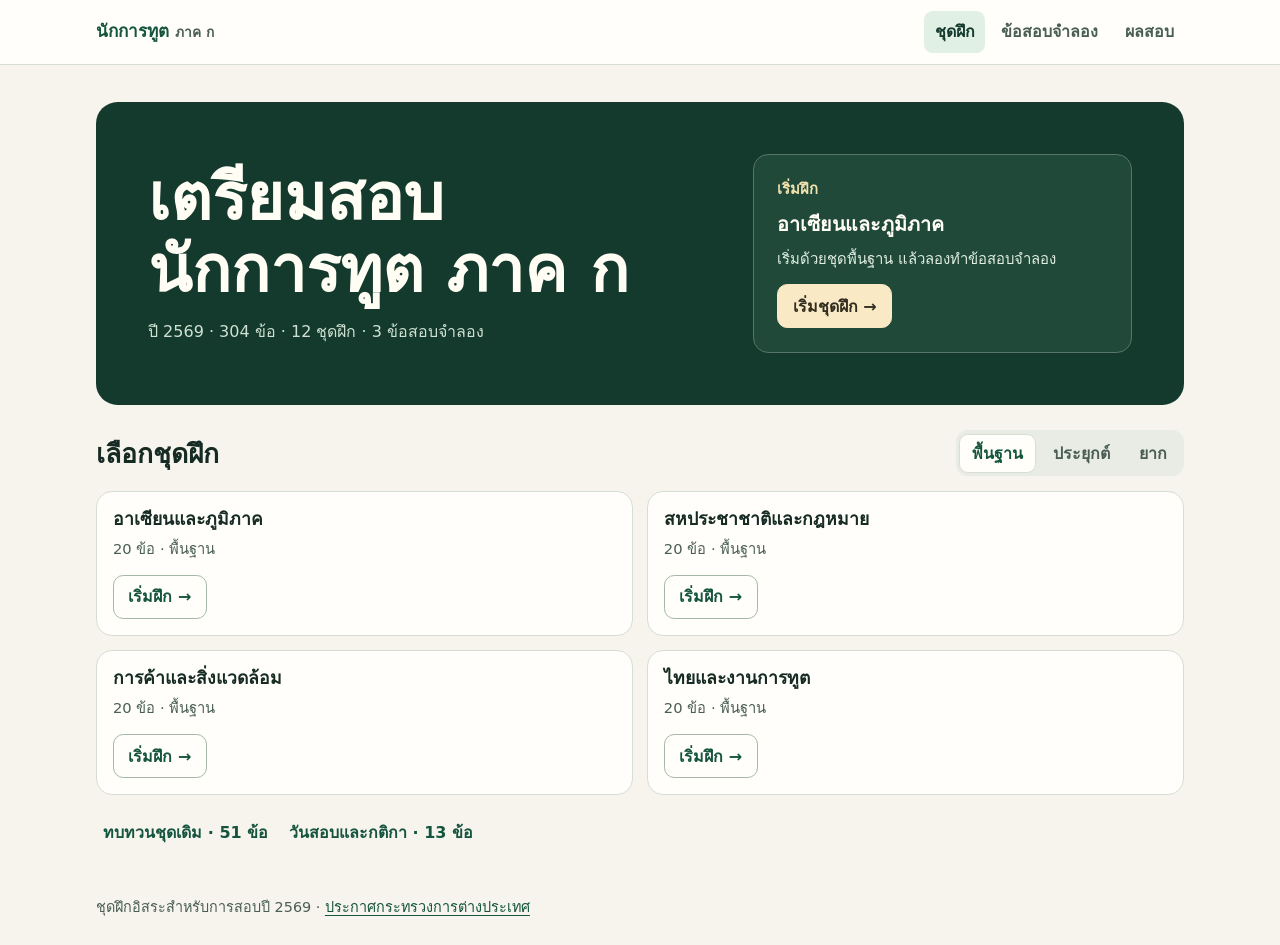
==== commit 3fe609a8: "Improve study and mock exam experience" ====
--- a/index.html
+++ b/index.html
@@ -4,288 +4,840 @@
   <meta charset="utf-8">
   <meta name="viewport" content="width=device-width, initial-scale=1">
   <meta name="color-scheme" content="light">
-  <title>แฟลชการ์ดและข้อสอบจำลอง · นักการทูต ภาค ก 2569</title>
-  <style>
-    :root { --bg:#f3f2eb; --paper:#fffefa; --ink:#1c2c26; --muted:#486059; --green:#164e3c; --pale:#e1f0e7; --line:#d5dfd6; --wrong:#8d302d; }
-    * { box-sizing:border-box; }
-    [hidden] { display:none !important; }
-    body { margin:0; color:var(--ink); background:var(--bg); font:16px/1.62 "Noto Sans Thai", Thonburi, "Leelawadee UI", Tahoma, system-ui, sans-serif; }
-    main { width:min(49rem, calc(100% - 2rem)); margin:clamp(1rem,4vw,3rem) auto; }
-    h1 { font-size:clamp(1.55rem,1rem + 2.6vw,2.65rem); line-height:1.25; margin:0; letter-spacing:-.025em; }
-    header p { margin:.55rem 0 1.25rem; color:var(--muted); }
-    button,select { font:inherit; color:inherit; background:var(--paper); border:1px solid #a7bbac; border-radius:.65rem; min-height:2.8rem; padding:.42rem .75rem; }
-    button, select, .option { cursor:pointer; }
-    button:hover:not(:disabled) { background:var(--pale); border-color:var(--green); }
-    button:disabled { cursor:default; opacity:.48; }
-    :focus-visible { outline:3px solid #267a60; outline-offset:3px; }
-    .toolbar,.row { display:flex; gap:.65rem; align-items:center; flex-wrap:wrap; justify-content:space-between; }
-    .toolbar { margin-bottom:.9rem; align-items:end; }
-    .deck-field { display:grid; gap:.25rem; flex:1 1 18rem; min-width:0; }
-    .deck-field label { font-weight:650; font-size:.94rem; }
-    #deck { width:100%; }
-    .study { padding:clamp(1rem,4vw,1.8rem); background:var(--paper); border:1px solid var(--line); border-radius:1.05rem; box-shadow:0 .45rem 1.75rem #19382e0b; }
-    .meta { display:flex; justify-content:space-between; gap:1rem; color:var(--muted); font-size:.93rem; }
-    .meta span:last-child { flex:none; font-variant-numeric:tabular-nums; }
-    progress { display:block; width:100%; height:.45rem; accent-color:#367659; margin:.55rem 0 1rem; }
-    #prompt { font-size:clamp(1.15rem,1rem + .7vw,1.5rem); line-height:1.5; margin:.7rem 0 1rem; overflow-wrap:anywhere; }
-    #choices { border:0; margin:0; padding:0; min-width:0; }
-    .option { display:flex; align-items:baseline; gap:.65rem; border:1px solid var(--line); border-radius:.7rem; padding:.58rem .7rem; margin:.4rem 0; }
-    .option:hover,.option:has(input:checked) { background:#edf5ef; border-color:#88a797; }
-    .option input { flex:none; accent-color:var(--green); margin:0; }
-    .option span { overflow-wrap:anywhere; }
-    .option.correct { background:var(--pale); border-color:#84ac95; }
-    .option.wrong { background:#fbece7; border-color:#d6a29b; }
-    #feedback { padding:.85rem 0 0; margin-top:.85rem; border-top:1px solid var(--line); }
-    #feedback p { margin:0; overflow-wrap:anywhere; }
-    #correct { font-weight:700; color:var(--green); }
-    #explanation { margin-top:.3rem !important; }
-    #sources { padding-inline-start:1.35rem; margin:.55rem 0 0; font-size:.9rem; }
-    .actions { margin-top:1rem; }
-    .primary { background:var(--green); color:white; border-color:var(--green); font-weight:650; }
-    .primary:hover:not(:disabled) { background:#103c2e; }
-    #status { margin:.65rem 0 0; color:var(--muted); font-size:.91rem; }
-    #result { border:1px solid #8cae9c; border-radius:.8rem; margin:0 0 .8rem; padding:.85rem 1.05rem; background:var(--pale); }
-    #result p { margin:.2rem 0; }
-    footer { color:var(--muted); font-size:.88rem; margin:1rem 0; }
-    footer p { margin:.3rem 0; }
-    a { color:#156144; text-underline-offset:.17em; overflow-wrap:anywhere; }
-    .visually-hidden { position:absolute; width:1px; height:1px; padding:0; margin:-1px; overflow:hidden; clip-path:inset(50%); white-space:nowrap; border:0; }
-    @media(max-width:390px) { main { width:calc(100% - 1.3rem); } button,select { padding-inline:.5rem; } .row { gap:.36rem; } }
-  </style>
+  <meta name="description" content="แฟลชการ์ดและข้อสอบจำลองสำหรับการสอบนักการทูต ภาค ก ปี 2569">
+  <meta name="theme-color" content="#f6f4ed">
+  <title>เตรียมสอบนักการทูต ภาค ก · 2569</title>
+  <style>:root {
+  --background: #f6f4ed;
+  --surface: #fffefa;
+  --ink: #172b25;
+  --muted: #4a5e55;
+  --accent: #15543e;
+  --dark: #143a2d;
+  --line: #d6ded4;
+  --soft: #e1f0e5;
+  --amber: #f7e8c6;
+  --warning: #873f25;
+  --radius: 1rem;
+  color-scheme: light;
+}
+* { box-sizing: border-box; }
+[hidden] { display: none !important; }
+body { margin: 0; background: var(--background); color: var(--ink); font: 16px/1.6 "DM Sans", "Noto Sans Thai", Thonburi, "Leelawadee UI", Tahoma, system-ui, sans-serif; }
+.shell { width: min(68rem, calc(100% - 2.5rem)); margin-inline: auto; }
+main { min-height: 65vh; padding: clamp(1rem, 3vw, 2.3rem) 0; }
+button, select { font: inherit; }
+button { cursor: pointer; }
+button:disabled { opacity: .5; cursor: default; }
+a { color: var(--accent); text-underline-offset: .18em; overflow-wrap: anywhere; }
+:focus-visible { outline: 3px solid #2a8561; outline-offset: 3px; }
+.skip-link { position: fixed; z-index: 10; top: .75rem; left: .75rem; transform: translateY(-200%); padding: .5rem 1rem; border-radius: .4rem; background: var(--surface); }
+.skip-link:focus { transform: none; }
+h1, h2, h3, p { margin: 0; }
+h1, h2, h3 { line-height: 1.35; }
+h1 { font-size: clamp(1.75rem, 4.2vw, 3rem); }
+h2 { font-size: clamp(1.24rem, 2.6vw, 1.65rem); }
+h3 { font-size: 1.1rem; }
+.site-header { background: var(--surface); border-bottom: 1px solid var(--line); }
+.header-inner, nav { display: flex; align-items: center; gap: .35rem; }
+.header-inner { justify-content: space-between; min-height: 4rem; }
+.brand, nav button, .text-button { background: transparent; color: var(--accent); border: 0; border-radius: .55rem; font-weight: 700; padding: .45rem .65rem; min-height: 2.65rem; }
+.brand { padding-inline: 0; white-space: nowrap; font-size: 1.07rem; }
+.brand span { color: var(--muted); font-size: .86rem; }
+nav button { color: var(--muted); }
+nav button:hover, nav button[aria-current="page"], .text-button:hover { background: var(--soft); color: var(--dark); }
+.hero { display: grid; grid-template-columns: 1fr minmax(15rem, .68fr); gap: clamp(1.2rem, 4vw, 3rem); align-items: center; padding: clamp(1.4rem, 5vw, 3.25rem); border-radius: 1.35rem; background: var(--dark); color: #fffdf4; }
+.hero h1 { font-size: clamp(2rem, 6vw, 4rem); line-height: 1.13; }
+.hero-copy p { color: #cee1d3; margin-top: .8rem; }
+.hero-next { display: grid; justify-items: start; gap: .45rem; border: 1px solid #56776a; border-radius: .95rem; background: #20493a; padding: clamp(.9rem, 3vw, 1.45rem); }
+.hero-next strong { font-size: 1.23rem; }
+.hero-next p { color: #e0eee4; font-size: .93rem; }
+.hero-next .eyebrow { font-weight: 700; color: #f4e2ad; }
+.button { min-height: 2.75rem; border-radius: .64rem; background: var(--surface); border: 1px solid #a5b8a8; color: var(--accent); padding: .52rem .9rem; font-weight: 700; }
+.button:hover:not(:disabled) { background: var(--soft); }
+.primary { background: var(--accent); border-color: var(--accent); color: white; }
+.primary:hover:not(:disabled) { background: #10432f; }
+.hero-button { background: #f9eac5; color: #322d20; border-color: #f9eac5; margin-top: .35rem; }
+.hero-button:hover:not(:disabled) { background: #fff5dc; }
+.page-head, .section-head { margin-bottom: .9rem; }
+.page-head p { color: var(--muted); margin-top: .45rem; }
+.page-head.compact { display: grid; justify-items: start; gap: .45rem; }
+.page-head .text-button { padding-inline: .2rem; }
+.section-head { margin-top: 1.6rem; display: flex; flex-wrap: wrap; align-items: center; justify-content: space-between; gap: .6rem 1rem; }
+.segmented { display: inline-flex; flex-wrap: wrap; align-items: center; gap: .22rem; padding: .22rem; background: #e8ece5; border-radius: .75rem; }
+.segmented button { min-height: 2.45rem; padding: .32rem .75rem; color: var(--muted); background: transparent; border: 1px solid transparent; border-radius: .55rem; font-weight: 700; }
+.segmented button[aria-pressed="true"] { color: var(--accent); background: var(--surface); border-color: var(--line); }
+.segmented button:hover { color: var(--accent); }
+.study-tools { display: flex; flex-wrap: wrap; align-items: center; gap: .5rem; }
+.tile-grid { display: grid; grid-template-columns: repeat(2, minmax(0, 1fr)); gap: .85rem; }
+.tile, .history-item, .exercise, .answer-map, .result-panel, .review-list details, .empty { background: var(--surface); border: 1px solid var(--line); border-radius: var(--radius); }
+.tile { padding: 1rem; }
+.tile p, .tile time { color: var(--muted); font-size: .92rem; margin-top: .35rem; }
+.tile .button { justify-self: start; }
+.tile-actions { display: flex; gap: .5rem; flex-wrap: wrap; margin-top: .9rem; }
+.reference-row { display: flex; gap: .4rem; flex-wrap: wrap; margin-top: 1rem; }
+.reference-row .text-button { padding-inline: .45rem; }
+.history-item { display: flex; flex-wrap: wrap; align-items: center; justify-content: space-between; gap: .65rem 1rem; padding: .85rem 1rem; margin-bottom: .55rem; }
+.history-item p, .empty p { color: var(--muted); }
+.empty { padding: 1.1rem; }
+.empty button { margin-top: .65rem; }
+.exercise { padding: clamp(1rem, 3vw, 1.6rem); }
+.exercise-meta, .exercise-actions { display: flex; align-items: center; justify-content: space-between; flex-wrap: wrap; gap: .45rem; }
+.exercise-meta { color: var(--muted); font-size: .93rem; margin-bottom: .75rem; }
+.exercise h2 { overflow-wrap: anywhere; margin-bottom: .85rem; }
+.exercise-actions { margin-top: 1rem; }
+progress { width: 100%; height: .55rem; accent-color: #2d7859; display: block; }
+.quiz-progress { width: min(100%, 31rem); color: var(--muted); font-size: .93rem; }
+.quiz-progress progress { margin-top: .25rem; }
+.quiz-grid { display: grid; grid-template-columns: minmax(0, 1fr) 14rem; gap: .85rem; align-items: start; }
+.answer-map { padding: .8rem; }
+summary { cursor: pointer; }
+.answer-map summary { font-weight: 700; }
+#question-map { display: grid; grid-template-columns: repeat(5, minmax(0, 1fr)); gap: .3rem; margin-top: .65rem; }
+.jump { padding: .2rem 0; min-height: 2.1rem; min-width: 0; border-radius: .42rem; border: 1px solid var(--line); background: var(--surface); color: var(--ink); }
+.jump.answered { background: var(--soft); border-color: #83a794; }
+.jump[aria-current="step"] { background: var(--accent); color: white; }
+.option-group { margin: 0; padding: 0; border: 0; min-width: 0; }
+.option { display: flex; gap: .65rem; align-items: baseline; border: 1px solid var(--line); border-radius: .65rem; padding: .65rem .75rem; margin: .4rem 0; cursor: pointer; }
+.option input { margin: 0; flex: none; accent-color: var(--accent); }
+.option:hover, .option:has(input:checked) { background: #eaf3ec; border-color: #91a99a; }
+.option.correct { background: var(--soft); border-color: #83a794; }
+.option.incorrect { background: #faeee7; border-color: #c99783; }
+.option span, .answer p { overflow-wrap: anywhere; }
+.answer { border-top: 1px solid var(--line); margin-top: .8rem; padding-top: .8rem; }
+.answer p + p { margin-top: .3rem; }
+.source-links { font-size: .9rem; margin: .45rem 0 0; padding-inline-start: 1.4rem; }
+.submit-row { display: flex; justify-content: flex-end; flex-wrap: wrap; gap: .6rem; align-items: center; margin-top: .8rem; }
+#save-status { font-size: .88rem; color: var(--muted); }
+.result-panel { display: grid; align-items: center; grid-template-columns: minmax(11rem, .55fr) 1fr; gap: 1.15rem; padding: clamp(1rem, 3vw, 1.6rem); }
+.big-score { font-variant-numeric: tabular-nums; font-size: 2.8rem; line-height: 1.2; color: var(--accent); }
+.score-line { margin-top: .5rem; }
+.score-line div { display: flex; justify-content: space-between; margin-bottom: .15rem; gap: 1rem; }
+.result-actions { display: flex; flex-wrap: wrap; align-items: center; gap: .65rem; margin-top: .9rem; }
+.next-note { width: 100%; color: var(--muted); }
+.review-list details { padding: .65rem .8rem; margin-bottom: .5rem; }
+.review-list summary { font-weight: 650; overflow-wrap: anywhere; }
+.status-word { display: inline-block; margin-inline-end: .35rem; font-weight: 700; color: var(--accent); }
+.status-word.missed { color: var(--warning); }
+.site-footer { margin-block: .35rem 1.6rem; color: var(--muted); font-size: .9rem; }
+.sr-only { position: absolute; width: 1px; height: 1px; overflow: hidden; clip-path: inset(50%); white-space: nowrap; }
+@media (max-width: 680px) {
+  .shell { width: calc(100% - 1.25rem); }
+  .header-inner { min-height: 3.55rem; }
+  .brand, nav button { font-size: .9rem; }
+  nav button { padding-inline: .42rem; }
+  nav { gap: .08rem; }
+  .hero, .quiz-grid, .result-panel { grid-template-columns: minmax(0, 1fr); }
+  #question-map { grid-template-columns: repeat(8, minmax(0, 1fr)); }
+}
+@media (max-width: 430px) {
+  .tile-grid { grid-template-columns: minmax(0, 1fr); gap: .6rem; }
+  .hero-copy p { margin-top: .45rem; }
+  .button { padding-inline: .68rem; }
+}
+
+@media (max-width: 355px) { .brand span { display: none; } }
+</style>
 </head>
 <body>
-<main>
-  <header>
-    <h1>เตรียมสอบนักการทูต ภาค ก</h1>
-    <p>ปี 2569 · แฟลชการ์ด 304 ข้อ · 12 ชุดฝึก · ข้อสอบจำลอง 3 ชุด</p>
+  <a class="skip-link" href="#main">ข้ามไปยังเนื้อหา</a>
+  <header class="site-header">
+    <div class="shell header-inner">
+      <button type="button" class="brand" aria-label="หน้าแรก เตรียมสอบนักการทูต">นักการทูต <span>ภาค ก</span></button>
+      <nav aria-label="เมนูหลัก">
+        <button type="button" data-view="library">ชุดฝึก</button>
+        <button type="button" data-view="exams">ข้อสอบจำลอง</button>
+        <button type="button" data-view="history">ผลสอบ</button>
+      </nav>
+    </div>
   </header>
-  <div class="toolbar">
-    <div class="deck-field">
-      <label for="deck">เลือกชุด</label>
-      <select id="deck"></select>
-    </div>
-    <button id="shuffle" type="button">สลับข้อ</button>
-    <button id="restart" type="button" hidden>เริ่มใหม่</button>
-  </div>
-  <div id="result" hidden tabindex="-1">
-    <p><strong id="score"></strong></p>
-    <p id="breakdown"></p>
-    <p>เลื่อนดูข้อที่ทำแล้วเพื่อทบทวนคำตอบและคำอธิบาย</p>
-  </div>
-  <section class="study" aria-label="คำถาม">
-    <div class="meta"><span id="topic"></span><span id="position"></span></div>
-    <progress id="progress" aria-label="ตำแหน่งข้อ"></progress>
-    <h2 id="prompt" tabindex="-1"></h2>
-    <fieldset id="choices">
-      <legend class="visually-hidden">ตัวเลือกคำตอบ</legend>
-      <div id="option-list"></div>
-    </fieldset>
-    <div id="feedback" hidden aria-live="polite">
-      <p id="correct"></p>
-      <p id="explanation"></p>
-      <ul id="sources"></ul>
-    </div>
-    <div class="row actions">
-      <button id="previous" type="button">← ก่อนหน้า</button>
-      <button id="reveal" class="primary" type="button" aria-controls="feedback" aria-expanded="false">ดูคำตอบ</button>
-      <button id="submit" class="primary" type="button" hidden>ส่งคำตอบ</button>
-      <button id="next" type="button">ถัดไป →</button>
-    </div>
-    <p id="status" aria-live="polite"></p>
-  </section>
-  <footer>
-    <p>คำถามฝึกแต่งขึ้นตามขอบเขตที่ประกาศ แต่ละข้อสอบจำลองคัด 40 ข้อจากคลังฝึกและแสดงเฉลยหลังส่ง</p>
-    <p><a href="https://www.mfa.go.th/th/content/สอบนักการทูต2569" target="_blank" rel="noopener noreferrer">ประกาศจากกระทรวงการต่างประเทศ</a></p>
+  <main id="main" class="shell" tabindex="-1">
+    <section id="library" class="view">
+      <header class="hero">
+        <div class="hero-copy">
+          <h1>เตรียมสอบ<br>นักการทูต ภาค ก</h1>
+          <p id="pack-count"></p>
+        </div>
+        <div class="hero-next">
+          <p id="resume-heading" class="eyebrow"></p>
+          <strong id="resume-title"></strong>
+          <p id="resume-detail"></p>
+          <button type="button" id="resume" class="button hero-button"></button>
+        </div>
+      </header>
+      <div class="section-head">
+        <h2>เลือกชุดฝึก</h2>
+        <div id="levels" class="segmented" role="group" aria-label="ระดับความยาก"></div>
+      </div>
+      <div id="study-list" class="tile-grid"></div>
+      <div id="reference-list" class="reference-row" aria-label="ชุดทบทวนและข้อมูลวันสอบ"></div>
+    </section>
+
+    <section id="exams" class="view" hidden>
+      <header class="page-head">
+        <h1>ข้อสอบจำลอง</h1>
+        <p>ทำทั้งสองวิชาในชุดเดียว ดูคะแนนแยกวิชาและเฉลยหลังส่ง</p>
+      </header>
+      <div id="exam-list" class="tile-grid"></div>
+    </section>
+
+    <section id="history" class="view" hidden>
+      <header class="page-head">
+        <h1>ผลสอบของฉัน</h1>
+        <p>เก็บผลในเบราว์เซอร์นี้</p>
+      </header>
+      <div id="history-list"></div>
+    </section>
+
+    <section id="study" class="view" hidden>
+      <header class="page-head compact">
+        <button type="button" id="study-back" class="text-button">← ชุดฝึก</button>
+        <h1 id="study-title"></h1>
+        <div class="study-tools">
+          <div id="subject-filter" class="segmented" role="group" aria-label="วิชาที่ต้องการฝึก"></div>
+          <button type="button" class="button" id="shuffle-study">สลับข้อ</button>
+        </div>
+      </header>
+      <div id="study-card"></div>
+    </section>
+
+    <section id="quiz" class="view" hidden>
+      <header class="page-head compact">
+        <button type="button" id="quiz-back" class="text-button">← ข้อสอบจำลอง</button>
+        <h1 id="quiz-title"></h1>
+        <div class="quiz-progress">
+          <label id="quiz-status" for="quiz-meter" role="status"></label>
+          <progress id="quiz-meter"></progress>
+        </div>
+      </header>
+      <div class="quiz-grid">
+        <div id="quiz-card"></div>
+        <details class="answer-map" id="answer-map">
+          <summary>ไปที่ข้อ</summary>
+          <div id="question-map"></div>
+        </details>
+      </div>
+      <div class="submit-row">
+        <span id="save-status"></span>
+        <button type="button" id="submit-exam" class="button primary">ส่งข้อสอบ</button>
+      </div>
+    </section>
+
+    <section id="result" class="view" hidden>
+      <header class="page-head compact">
+        <button type="button" id="result-back" class="text-button">← ผลสอบทั้งหมด</button>
+        <h1 id="result-title"></h1>
+      </header>
+      <div id="result-summary" class="result-panel"></div>
+      <div id="result-actions" class="result-actions"></div>
+      <div class="section-head">
+        <h2>เฉลยและคำอธิบาย</h2>
+        <div id="review-filter" class="segmented" role="group" aria-label="กรองเฉลย"></div>
+      </div>
+      <div id="review-list" class="review-list"></div>
+    </section>
+    <noscript>เปิด JavaScript ในเบราว์เซอร์เพื่อใช้แฟลชการ์ดและข้อสอบจำลอง</noscript>
+  </main>
+  <footer class="shell site-footer">
+    <p>ชุดฝึกอิสระสำหรับการสอบปี 2569 · <a href="https://www.mfa.go.th/th/content/สอบนักการทูต2569" target="_blank" rel="noopener noreferrer">ประกาศกระทรวงการต่างประเทศ</a></p>
   </footer>
-  <noscript>เปิดไฟล์นี้ในเบราว์เซอร์ที่เปิดใช้งาน JavaScript</noscript>
-</main>
-<script type="application/json" id="study-data">{"cards":[{"question":"ประเทศใดลงนามปฏิญญากรุงเทพในปี 2510 พร้อมกับไทย?","answer":"สิงคโปร์","options":["สิงคโปร์","เวียดนาม","บรูไน"],"explanation":"ไทย สิงคโปร์ มาเลเซีย อินโดนีเซีย และฟิลิปปินส์เป็นผู้ก่อตั้ง","refs":["bangkok"],"subject":"th","level":1},{"question":"ปฏิญญากรุงเทพมีความสำคัญอย่างไรต่ออาเซียน?","answer":"เป็นเอกสารก่อตั้งอาเซียน","options":["เป็นเอกสารก่อตั้งอาเซียน","เป็นความตกลงการค้าของ RCEP","เป็นเอกสารตั้งศาลระหว่างประเทศ"],"explanation":"ลงนามที่กรุงเทพฯ เมื่อ 8 สิงหาคม 2510","refs":["bangkok"],"subject":"th","level":1},{"question":"ถ้าวาระหลักคือการพัฒนาตลาดภูมิภาค ควรเชื่อมโยงกับเสาประชาคมใด?","answer":"ประชาคมเศรษฐกิจอาเซียน","options":["ประชาคมเศรษฐกิจอาเซียน","ประชาคมสังคมและวัฒนธรรมอาเซียน","ประชาคมการเมืองและความมั่นคงอาเซียน"],"explanation":"การรวมตัวทางเศรษฐกิจเป็นแกนของ AEC","refs":["charter"],"subject":"th","level":1},{"question":"เวทีใดเปิดให้คู่เจรจานอกภูมิภาคบางประเทศหารือประเด็นการเมืองและความมั่นคงร่วมกับอาเซียน?","answer":"ASEAN Regional Forum","options":["ASEAN Regional Forum","ASEAN Secretariat","ASEAN Intergovernmental Commission on Human Rights"],"explanation":"ARF เป็นเวทีหารือด้านการเมืองและความมั่นคง","refs":["external"],"subject":"th","level":1},{"question":"กรณีแผ่นดินไหวในประเทศสมาชิก หน่วยงานใดมีบทบาทประสานความช่วยเหลือด้านภัยพิบัติของอาเซียน?","answer":"AHA Centre","options":["AHA Centre","คณะกรรมการผู้แทนถาวรประจำอาเซียน","สำนักเลขาธิการ APEC"],"explanation":"AHA Centre เน้นการจัดการภัยพิบัติและการประสานการตอบสนองในภูมิภาค","refs":["aha"],"subject":"th","level":1},{"question":"สำนักเลขาธิการอาเซียนตั้งอยู่ที่ใด?","answer":"จาการ์ตา","options":["จาการ์ตา","กรุงเทพฯ","มะนิลา"],"explanation":"อินโดนีเซียเป็นที่ตั้งสำนักเลขาธิการ ตามข้อ 11 ของกฎบัตรอาเซียน","refs":["charter"],"subject":"th","level":1},{"question":"ภาษาใดเป็นภาษาทำงานของอาเซียนตามกฎบัตร?","answer":"ภาษาอังกฤษ","options":["ภาษาอังกฤษ","ภาษามลายู","ภาษาอินโดนีเซีย"],"explanation":"กฎบัตรอาเซียน ข้อ 34 กำหนดภาษาทำงานไว้","refs":["charter"],"subject":"th","level":1},{"question":"ข้อใดกล่าวถึงสถานะของอาเซียนตามกฎบัตรได้ถูกต้อง?","answer":"อาเซียนมีสภาพบุคคลตามกฎหมายในฐานะองค์การระหว่างรัฐบาล","options":["อาเซียนมีสภาพบุคคลตามกฎหมายในฐานะองค์การระหว่างรัฐบาล","อาเซียนมีฐานะเป็นหน่วยงานย่อยของสหประชาชาติ","อาเซียนคือสหพันธรัฐของเอเชียตะวันออกเฉียงใต้"],"explanation":"ข้อ 3 ระบุสภาพบุคคลของอาเซียนในฐานะองค์การระหว่างรัฐบาล","refs":["charter"],"subject":"th","level":1},{"question":"ประเทศใดเข้าอาเซียนภายหลังเวียดนาม?","answer":"กัมพูชา","options":["กัมพูชา","บรูไน","ฟิลิปปินส์"],"explanation":"เวียดนามเข้าในปี 2538 และกัมพูชาเข้าในปี 2542","refs":["members"],"subject":"th","level":1},{"question":"ASEAN Summit ประกอบด้วยผู้แทนระดับใด?","answer":"ประมุขแห่งรัฐหรือหัวหน้ารัฐบาลของประเทศสมาชิก","options":["ประมุขแห่งรัฐหรือหัวหน้ารัฐบาลของประเทศสมาชิก","ผู้แทนถาวรประจำอาเซียนเท่านั้น","เลขาธิการอาเซียนกับเอกอัครราชทูตคู่เจรจา"],"explanation":"ข้อ 7 กำหนดองค์ประกอบและให้เป็นองค์กรกำหนดนโยบายสูงสุดของอาเซียน","refs":["charter"],"subject":"th","level":1},{"question":"The ministers arrived ___ the conference center before noon.","answer":"at","options":["at","on","for"],"explanation":"Use “arrive at” for a specific place.","refs":[],"subject":"en","level":1},{"question":"The office ___ applications every weekday.","answer":"accepts","options":["accepts","accept","accepting"],"explanation":"“The office” is a singular subject in the simple present.","refs":[],"subject":"en","level":1},{"question":"The meeting ___ at 9 a.m. yesterday.","answer":"began","options":["began","has begun","begins"],"explanation":"A finished past time calls for the simple past.","refs":[],"subject":"en","level":1},{"question":"There ___ two copies of the report on the desk.","answer":"are","options":["are","is","has"],"explanation":"The noun phrase after “there” is plural.","refs":[],"subject":"en","level":1},{"question":"Which word best completes the sentence? “Please ___ the form before submitting it.”","answer":"complete","options":["complete","completion","completely"],"explanation":"“Please” introduces an imperative with a base verb.","refs":[],"subject":"en","level":1},{"question":"What does “annual” mean in “an annual summit”?","answer":"Held once a year","options":["Held once a year","Held once a month","Held only one time"],"explanation":"“Annual” describes something that occurs every year.","refs":[],"subject":"en","level":1},{"question":"The chair thanked the delegates ___ their cooperation.","answer":"for","options":["for","from","with"],"explanation":"The pattern is “thank someone for something.”","refs":[],"subject":"en","level":1},{"question":"Which sentence uses “both” and the verb correctly?","answer":"Both delegates signed the document.","options":["Both delegates signed the document.","Both delegate signed the document.","Both delegates has signed the document."],"explanation":"“Both” takes a plural count noun here.","refs":[],"subject":"en","level":1},{"question":"“The room can seat 40 people.” What does “seat” mean?","answer":"Provide seats for","options":["Provide seats for","Give directions to","Invite officially"],"explanation":"As a verb here, “seat” expresses capacity.","refs":[],"subject":"en","level":1},{"question":"“The public session begins at 10. Registration opens half an hour earlier.” When does registration open?","answer":"9:30","options":["9:30","10:30","9:00"],"explanation":"Subtract 30 minutes from 10:00.","refs":[],"subject":"en","level":1},{"question":"หน่วยงานใดเป็นองค์กรตุลาการหลักของสหประชาชาติ?","answer":"ศาลยุติธรรมระหว่างประเทศ (ICJ)","options":["ศาลยุติธรรมระหว่างประเทศ (ICJ)","ศาลอาญาระหว่างประเทศ (ICC)","ศาลอนุญาโตตุลาการถาวร (PCA)"],"explanation":"กฎบัตรสหประชาชาติ ข้อ 92 กำหนดสถานะของ ICJ","refs":["un"],"subject":"th","level":1},{"question":"ประเทศหนึ่งมีสมาชิกภาพใน UNGA โดยทั่วไปมีสิทธิออกเสียงกี่เสียง?","answer":"หนึ่งเสียง","options":["หนึ่งเสียง","ตามจำนวนประชากร","หนึ่งเสียงต่อคณะผู้แทนย่อย"],"explanation":"กฎบัตรข้อ 18 ให้สมาชิกสมัชชาใหญ่แต่ละประเทศมีหนึ่งเสียง","refs":["un"],"subject":"th","level":1},{"question":"ประเทศใดมีที่นั่งถาวรในคณะมนตรีความมั่นคง UN?","answer":"ฝรั่งเศส","options":["ฝรั่งเศส","เยอรมนี","ญี่ปุ่น"],"explanation":"ฝรั่งเศสเป็นหนึ่งใน P5 ร่วมกับจีน รัสเซีย สหราชอาณาจักร และสหรัฐฯ","refs":["un"],"subject":"th","level":1},{"question":"คณะมนตรีความมั่นคง UN มีสมาชิกทั้งหมดกี่ประเทศ?","answer":"15 ประเทศ","options":["15 ประเทศ","10 ประเทศ","5 ประเทศ"],"explanation":"มีสมาชิกถาวร 5 และสมาชิกไม่ถาวร 10","refs":["un"],"subject":"th","level":1},{"question":"องค์กรใดเป็นกลไกหลักด้านการหารือและประสานงานเศรษฐกิจและสังคมในระบบ UN?","answer":"ECOSOC","options":["ECOSOC","ICJ","คณะมนตรีภาวะทรัสตี"],"explanation":"ECOSOC ย่อมาจาก Economic and Social Council","refs":["un"],"subject":"th","level":1},{"question":"สนธิสัญญาที่ใช้กับงานด้านวีซ่าและการช่วยเหลือคนชาติในต่างประเทศโดยตรงคือฉบับใด?","answer":"อนุสัญญากรุงเวียนนาว่าด้วยความสัมพันธ์ทางกงสุล ค.ศ. 1963","options":["อนุสัญญากรุงเวียนนาว่าด้วยความสัมพันธ์ทางกงสุล ค.ศ. 1963","อนุสัญญากรุงเวียนนาว่าด้วยความสัมพันธ์ทางการทูต ค.ศ. 1961","อนุสัญญากรุงเวียนนาว่าด้วยกฎหมายสนธิสัญญา ค.ศ. 1969"],"explanation":"หน้าที่กงสุลอยู่ในข้อ 5 ของอนุสัญญา ค.ศ. 1963","refs":["consular"],"subject":"th","level":1},{"question":"ข้อใดเป็นตัวอย่างการระงับข้อพิพาทโดยสันติภายใต้กฎบัตร UN?","answer":"การไกล่เกลี่ย","options":["การไกล่เกลี่ย","การยึดทรัพย์ทางเศรษฐกิจโดยอัตโนมัติ","การตัดความสัมพันธ์ทางทูต"],"explanation":"ข้อ 33 ระบุวิธี เช่น เจรจา ไกล่เกลี่ย อนุญาโตตุลาการ และการระงับข้อพิพาททางศาล","refs":["un"],"subject":"th","level":1},{"question":"กฎหมายทะเลระหว่างประเทศฉบับใดกำหนดกรอบเรื่องทะเลอาณาเขตและเขตเศรษฐกิจจำเพาะ?","answer":"UNCLOS","options":["UNCLOS","UNFCCC","อนุสัญญาว่าด้วยความหลากหลายทางชีวภาพ"],"explanation":"UNCLOS คืออนุสัญญาสหประชาชาติว่าด้วยกฎหมายทะเล","refs":["sea"],"subject":"th","level":1},{"question":"รัฐชายฝั่งกำหนดความกว้างทะเลอาณาเขตได้ไม่เกินเท่าใดจากเส้นฐาน?","answer":"12 ไมล์ทะเล","options":["12 ไมล์ทะเล","24 ไมล์ทะเล","200 ไมล์ทะเล"],"explanation":"ข้อ 3 ของ UNCLOS กำหนดเพดาน 12 ไมล์ทะเล","refs":["sea"],"subject":"th","level":1},{"question":"เอกสิทธิ์และความคุ้มกันทางการทูตมุ่งให้เกิดผลใด?","answer":"ให้คณะผู้แทนทางการทูตปฏิบัติหน้าที่ได้อย่างมีประสิทธิภาพ","options":["ให้คณะผู้แทนทางการทูตปฏิบัติหน้าที่ได้อย่างมีประสิทธิภาพ","ยกเว้นหน้าที่เคารพกฎหมายของรัฐผู้รับ","โอนอำนาจตุลาการของรัฐผู้รับไปยังรัฐผู้ส่งทั้งหมด"],"explanation":"อารัมภบทของอนุสัญญา ค.ศ. 1961 อธิบายวัตถุประสงค์ด้านการทำหน้าที่ของคณะผู้แทน","refs":["vienna"],"subject":"th","level":1},{"question":"Please send the documents ___ Friday at the latest.","answer":"by","options":["by","since","during"],"explanation":"“By” sets the latest acceptable time.","refs":[],"subject":"en","level":1},{"question":"Choose the natural phrase. “The embassy ___ assistance to stranded travelers.”","answer":"provided","options":["provided","performed","committed"],"explanation":"“Provide assistance” is the usual collocation.","refs":[],"subject":"en","level":1},{"question":"The organization works ___ governments to improve access to services.","answer":"with","options":["with","at","during"],"explanation":"Here “with” identifies partners.","refs":[],"subject":"en","level":1},{"question":"The members ___ their decision after a short break.","answer":"announced","options":["announced","announcement","announcing"],"explanation":"The sentence needs a finite verb.","refs":[],"subject":"en","level":1},{"question":"Which word best fits? “The parties reached an ___ after two days of talks.”","answer":"agreement","options":["agreement","agree","agreeable"],"explanation":"The article “an” introduces a singular noun.","refs":[],"subject":"en","level":1},{"question":"“The copies are identical.” What does “identical” mean?","answer":"Exactly the same","options":["Exactly the same","Equally important","Related but different"],"explanation":"“Identical” stresses sameness.","refs":[],"subject":"en","level":1},{"question":"Which sentence keeps the meaning of “The office is closed on Sundays”?","answer":"The office does not open on Sundays.","options":["The office does not open on Sundays.","The office is closed until Sunday.","The office closes only at noon on Sundays."],"explanation":"The sentence describes a recurring Sunday closure.","refs":[],"subject":"en","level":1},{"question":"Choose “fewer” or “less.” “The second round attracted ___ applicants.”","answer":"fewer","options":["fewer","less","least"],"explanation":"Use “fewer” with plural count nouns in formal usage.","refs":[],"subject":"en","level":1},{"question":"“Applicants must show an original ID. Photocopies will not be accepted.” What is required?","answer":"The original ID","options":["The original ID","Any printed copy","A photo of the ID on a phone"],"explanation":"The text expressly requires the original.","refs":[],"subject":"en","level":1},{"question":"Which request is most appropriate in a formal email?","answer":"Could you please confirm receipt of the documents?","options":["Could you please confirm receipt of the documents?","You need to tell me you got those papers ASAP.","Got the papers or what?"],"explanation":"The first version is clear and courteous.","refs":[],"subject":"en","level":1},{"question":"มาตรการใดเป็นภาษีศุลกากรนำเข้า?","answer":"เรียกเก็บร้อยละ 10 ของมูลค่าสินค้านำเข้า","options":["เรียกเก็บร้อยละ 10 ของมูลค่าสินค้านำเข้า","จำกัดการนำเข้ารวมที่ 10,000 ตันต่อปี","กำหนดฉลากคำเตือนให้สินค้าทุกแหล่งผลิต"],"explanation":"ภาษีศุลกากรเป็นการเรียกเก็บอากร ส่วนโควตาจำกัดปริมาณ","refs":["wtoGloss"],"subject":"th","level":1},{"question":"ข้อใดเป็นตัวอย่างของโควตานำเข้า?","answer":"กำหนดเพดานปริมาณนำเข้ารายปี","options":["กำหนดเพดานปริมาณนำเข้ารายปี","ลดอากรสำหรับสินค้าตามพิกัด","เปลี่ยนวิธีคำนวณมูลค่าศุลกากร"],"explanation":"โควตากำกับปริมาณสินค้าที่อนุญาตให้นำเข้า","refs":["wtoGloss"],"subject":"th","level":1},{"question":"FTA ย่อมาจากอะไร?","answer":"Free Trade Agreement","options":["Free Trade Agreement","Foreign Tax Arrangement","Financial Transparency Accord"],"explanation":"คือความตกลงการค้าเสรีระหว่างคู่ภาคี","refs":["rcep"],"subject":"th","level":1},{"question":"สมาชิก APEC ใช้คำเรียกรวมว่าอะไร?","answer":"เขตเศรษฐกิจสมาชิก","options":["เขตเศรษฐกิจสมาชิก","รัฐภาคีสนธิสัญญา APEC","เขตศุลกากรเดียว"],"explanation":"APEC ใช้คำว่า member economies","refs":["apec"],"subject":"th","level":1},{"question":"ข้อใดเป็นงานหลักของ IMF?","answer":"ติดตามนโยบายเศรษฐกิจและสนับสนุนเสถียรภาพทางการเงิน","options":["ติดตามนโยบายเศรษฐกิจและสนับสนุนเสถียรภาพทางการเงิน","วินิจฉัยคดีละเมิดกฎหมายทะเล","ออกใบรับรองถิ่นกำเนิดสินค้า"],"explanation":"IMF ทำงานด้านการติดตาม ให้ความช่วยเหลือทางการเงิน และเสริมขีดความสามารถ","refs":["imf"],"subject":"th","level":1},{"question":"ถ้าค่าเงินเปลี่ยนจาก 35 เป็น 37 บาทต่อดอลลาร์ บาทเปลี่ยนอย่างไรเมื่อเทียบกับดอลลาร์?","answer":"เงินบาทอ่อนค่า","options":["เงินบาทอ่อนค่า","เงินบาทแข็งค่า","สรุปทิศทางไม่ได้แม้หน่วยเท่าเดิม"],"explanation":"ต้องใช้เงินบาทมากขึ้นเพื่อซื้อหนึ่งดอลลาร์","refs":["fx"],"subject":"th","level":1},{"question":"ความตกลงปารีสเกี่ยวข้องกับประเด็นใดโดยตรง?","answer":"การเปลี่ยนแปลงสภาพภูมิอากาศ","options":["การเปลี่ยนแปลงสภาพภูมิอากาศ","การจัดสรรโควตาประมงทุกมหาสมุทร","การระงับข้อพิพาทการค้าระหว่างประเทศ"],"explanation":"ความตกลงเป็นกรอบความร่วมมือด้านภูมิอากาศภายใต้ UNFCCC","refs":["paris"],"subject":"th","level":1},{"question":"โครงการยกระดับเขื่อนป้องกันน้ำท่วมเมืองชายฝั่งเป็นตัวอย่างของอะไร?","answer":"การปรับตัวต่อผลกระทบจากสภาพภูมิอากาศ","options":["การปรับตัวต่อผลกระทบจากสภาพภูมิอากาศ","การกำหนดราคาคาร์บอน","การลดก๊าซจากการผลิตไฟฟ้า"],"explanation":"เป้าหมายของมาตรการคือรับมือผลกระทบจากน้ำท่วม","refs":["paris"],"subject":"th","level":1},{"question":"การเปลี่ยนไปใช้ไฟฟ้าจากพลังงานสะอาดเพื่อลดการปล่อยเป็นตัวอย่างของอะไร?","answer":"การลดการปล่อยก๊าซเรือนกระจก","options":["การลดการปล่อยก๊าซเรือนกระจก","การปรับตัวต่อระดับน้ำทะเลสูงขึ้น","การประเมินความเสียหายหลังเกิดภัย"],"explanation":"การลดการปล่อยเรียกว่า mitigation ในบริบทภูมิอากาศ","refs":["paris"],"subject":"th","level":1},{"question":"SDG 13 กล่าวถึงเรื่องใด?","answer":"การรับมือการเปลี่ยนแปลงสภาพภูมิอากาศ","options":["การรับมือการเปลี่ยนแปลงสภาพภูมิอากาศ","การขจัดความยากจน","ความเสมอภาคระหว่างเพศ"],"explanation":"SDG 13 คือ Climate Action ส่วนอีกสองเรื่องอยู่ใน SDG 1 และ 5","refs":["sdg"],"subject":"th","level":1},{"question":"Imports rose ___ 5 percent last year.","answer":"by","options":["by","with","at"],"explanation":"“Rose by” gives the amount of change.","refs":[],"subject":"en","level":1},{"question":"The price rose from $10 ___ $12.","answer":"to","options":["to","at","for"],"explanation":"“From … to” identifies starting and ending values.","refs":[],"subject":"en","level":1},{"question":"What does “shortage” mean?","answer":"An insufficient supply","options":["An insufficient supply","A higher price than expected","A delay in repayment"],"explanation":"A shortage occurs when supply is insufficient for a need.","refs":[],"subject":"en","level":1},{"question":"“Trade declined because demand fell.” Which relationship is stated?","answer":"Falling demand was the reason for the decline.","options":["Falling demand was the reason for the decline.","The decline caused demand to rise.","Both happened at the same time but no cause is stated."],"explanation":"“Because” introduces the stated reason.","refs":[],"subject":"en","level":1},{"question":"Which word fits? “The report includes an ___ of the costs.”","answer":"estimate","options":["estimate","estimating","estimated"],"explanation":"“An estimate” is an approximate calculation.","refs":[],"subject":"en","level":1},{"question":"The city introduced a plan ___ reduce flood damage.","answer":"to","options":["to","for","because"],"explanation":"A to-infinitive expresses the plan’s purpose here.","refs":[],"subject":"en","level":1},{"question":"Which word means the opposite of “temporary”?","answer":"permanent","options":["permanent","available","gradual"],"explanation":"Temporary is limited in duration. Permanent is lasting.","refs":[],"subject":"en","level":1},{"question":"Which version uses “apply” correctly?","answer":"The new rules apply to all suppliers.","options":["The new rules apply to all suppliers.","The new rules apply all suppliers.","The new rules applies to all suppliers."],"explanation":"Use “apply to” with the group subject to a rule.","refs":[],"subject":"en","level":1},{"question":"“Exports fell in April but recovered in May.” What does “recovered” suggest?","answer":"They rose again after falling.","options":["They rose again after falling.","They fell for a second month.","They stayed exactly the same."],"explanation":"“Recover” indicates a return toward an earlier level.","refs":[],"subject":"en","level":1},{"question":"“The fee is waived for students.” What does that mean?","answer":"Students do not have to pay the fee.","options":["Students do not have to pay the fee.","Students must pay in advance.","Students receive a larger fee."],"explanation":"To waive a fee is to give up the requirement to pay it.","refs":[],"subject":"en","level":1},{"question":"หน่วยงานใดรับผิดชอบงานหนังสือเดินทางในกระทรวงการต่างประเทศ?","answer":"กรมการกงสุล","options":["กรมการกงสุล","กรมพิธีการทูต","กรมองค์การระหว่างประเทศ"],"explanation":"งานหนังสือเดินทางอยู่ในภารกิจด้านกงสุล","refs":["thaiConsul"],"subject":"th","level":1},{"question":"เมื่อคนไทยในต่างประเทศต้องการความช่วยเหลือฉุกเฉินจากทางการไทย ควรติดต่อหน่วยงานใด?","answer":"สถานเอกอัครราชทูตหรือสถานกงสุลไทยที่รับผิดชอบพื้นที่","options":["สถานเอกอัครราชทูตหรือสถานกงสุลไทยที่รับผิดชอบพื้นที่","สำนักงานเลขาธิการ UN ที่อยู่ใกล้ที่สุด","สถานทูตของประเทศนั้นในกรุงเทพฯ เท่านั้น"],"explanation":"สถานทูตและสถานกงสุลไทยเป็นช่องทางสำหรับความช่วยเหลือกงสุลในพื้นที่","refs":["thaiConsul"],"subject":"th","level":1},{"question":"ภารกิจใดสัมพันธ์กับกรมสนธิสัญญาและกฎหมายโดยตรงที่สุด?","answer":"พิจารณาประเด็นกฎหมายระหว่างประเทศที่เกี่ยวข้องกับสนธิสัญญา","options":["พิจารณาประเด็นกฎหมายระหว่างประเทศที่เกี่ยวข้องกับสนธิสัญญา","ออกหนังสือเดินทางทั่วไป","ประสานการจัดลำดับอาวุโสในพิธีการทูต"],"explanation":"กรมนี้มีภารกิจด้านสนธิสัญญาและกฎหมายระหว่างประเทศ","refs":["thaiTreaty"],"subject":"th","level":1},{"question":"กรณีผู้แทนไทยไปเจรจากับรัฐบาลประเทศเดียว จัดเป็นการหารือแบบใด?","answer":"ทวิภาคี","options":["ทวิภาคี","ไตรภาคี","พหุภาคีในกรอบองค์การระหว่างประเทศ"],"explanation":"ทวิภาคีหมายถึงการดำเนินงานระหว่างสองฝ่าย","refs":["myanmar"],"subject":"th","level":1},{"question":"ไทยใช้ชื่อใดในช่วงเข้าเป็นสมาชิกสหประชาชาติเมื่อปี 1946?","answer":"สยาม","options":["สยาม","ราชอาณาจักรอยุธยา","ประเทศไทยในชื่อภาษาอังกฤษว่า Thai Federation"],"explanation":"เอกสารสมัชชาใหญ่ใช้ชื่อ Siam","refs":["thaiun"],"subject":"th","level":1},{"question":"เมืองประวัติศาสตร์ใดเป็นอดีตราชธานีของสยามและขึ้นทะเบียนเป็นมรดกโลก?","answer":"พระนครศรีอยุธยา","options":["พระนครศรีอยุธยา","ลพบุรี","พิษณุโลก"],"explanation":"UNESCO ขึ้นทะเบียน Historic City of Ayutthaya ในปี 1991","refs":["ayutthaya"],"subject":"th","level":1},{"question":"สงกรานต์ได้รับการขึ้นทะเบียนโดย UNESCO ในฐานะอะไร?","answer":"ประเพณีปีใหม่ไทยในบัญชีมรดกวัฒนธรรมที่จับต้องไม่ได้","options":["ประเพณีปีใหม่ไทยในบัญชีมรดกวัฒนธรรมที่จับต้องไม่ได้","โบราณสถานในบัญชีมรดกโลก","เขตสงวนชีวมณฑล"],"explanation":"การขึ้นทะเบียนเป็นการรับรององค์ประกอบของวัฒนธรรมที่มีชีวิต","refs":["songkran"],"subject":"th","level":1},{"question":"ข้อใดเป็นงานกงสุลที่เห็นได้ชัด?","answer":"ช่วยประสานงานเมื่อคนชาติทำหนังสือเดินทางสูญหาย","options":["ช่วยประสานงานเมื่อคนชาติทำหนังสือเดินทางสูญหาย","เจรจาร่างมติคณะมนตรีความมั่นคง","ออกเสียงแทนรัฐอื่นในองค์การระหว่างประเทศ"],"explanation":"งานด้านเอกสารเดินทางและความช่วยเหลือคนชาติเป็นหน้าที่กงสุล","refs":["consular"],"subject":"th","level":1},{"question":"ในการเข้าพบรัฐบาลต่างประเทศเพื่อเจรจาความร่วมมือ ผู้แทนทางการทูตทำหน้าที่ใด?","answer":"เจรจากับรัฐบาลรัฐผู้รับในนามรัฐผู้ส่ง","options":["เจรจากับรัฐบาลรัฐผู้รับในนามรัฐผู้ส่ง","ใช้อำนาจพิจารณาคดีของรัฐผู้รับ","ทำหน้าที่ผู้แทนรัฐบาลรัฐผู้รับ"],"explanation":"การเป็นผู้แทนและการเจรจาอยู่ในข้อ 3 ของอนุสัญญา ค.ศ. 1961","refs":["vienna"],"subject":"th","level":1},{"question":"ราชการส่วนใดในกระทรวงการต่างประเทศเกี่ยวข้องกับงานสหประชาชาติโดยตรงที่สุด?","answer":"กรมองค์การระหว่างประเทศ","options":["กรมองค์การระหว่างประเทศ","กรมพิธีการทูต","กรมการกงสุล"],"explanation":"กรมองค์การระหว่างประเทศรับผิดชอบงานภายใต้กรอบพหุภาคี เช่น UN และสิทธิมนุษยชน","refs":["thaiIO"],"subject":"th","level":1},{"question":"Which option is an appropriate opening to a formal written request?","answer":"I am writing to request further information about the program.","options":["I am writing to request further information about the program.","Hey, send me the program stuff.","You should have sent the information already."],"explanation":"The first version states a clear purpose in a formal register.","refs":[],"subject":"en","level":1},{"question":"The documents ___ ready for collection.","answer":"are","options":["are","is","was"],"explanation":"“Documents” is plural.","refs":[],"subject":"en","level":1},{"question":"Each applicant must bring ___ own pen. Choose the gender-neutral option.","answer":"their","options":["their","them","theirs"],"explanation":"Singular “their” functions as a possessive determiner.","refs":[],"subject":"en","level":1},{"question":"“The consultation was postponed.” What happened?","answer":"It was moved to a later time.","options":["It was moved to a later time.","It was canceled permanently.","It took place earlier than planned."],"explanation":"“Postpone” means reschedule to a later time.","refs":[],"subject":"en","level":1},{"question":"The team reviewed the draft ___ making changes.","answer":"before","options":["before","despite of","because of it"],"explanation":"“Before” can take an -ing clause.","refs":[],"subject":"en","level":1},{"question":"Choose the correct spelling.","answer":"accommodation","options":["accommodation","accomodation","acommodation"],"explanation":"“Accommodation” has double c and double m.","refs":[],"subject":"en","level":1},{"question":"The minister ___ speech was televised arrived early.","answer":"whose","options":["whose","which","whom"],"explanation":"“Whose” marks possession: the minister’s speech.","refs":[],"subject":"en","level":1},{"question":"What does “brief” mean in “a brief meeting”?","answer":"Short","options":["Short","Confidential","Mandatory"],"explanation":"Here “brief” describes duration.","refs":[],"subject":"en","level":1},{"question":"“The queue was shorter after a second desk opened.” Which event happened first?","answer":"A second desk opened.","options":["A second desk opened.","The queue became shorter.","The first desk closed."],"explanation":"“After” places the shorter queue later.","refs":[],"subject":"en","level":1},{"question":"The embassy said it would reply ___ two working days. Which preposition means before the end of that period?","answer":"within","options":["within","beyond","throughout"],"explanation":"“Within” sets an outside time limit.","refs":[],"subject":"en","level":1},{"question":"หากสมาชิกอาเซียนยังเห็นต่าง และยังไม่มีฉันทามติ ข้อ 20 เปิดช่องทางใด?","answer":"ที่ประชุมสุดยอดอาเซียนอาจกำหนดวิธีตัดสินเรื่องนั้น","options":["ที่ประชุมสุดยอดอาเซียนอาจกำหนดวิธีตัดสินเรื่องนั้น","ใช้เสียงข้างมากโดยอัตโนมัติทันที","ให้เลขาธิการลงชี้ขาดด้วยตนเอง"],"explanation":"ข้อ 20(2) ให้อำนาจที่ประชุมสุดยอดพิจารณาวิธีตัดสิน","refs":["charter"],"subject":"th","level":2},{"question":"การแต่งตั้งผู้แทนพิเศษในฉันทามติ 5 ข้อมีบทบาทหลักอย่างไร?","answer":"อำนวยการหารือระหว่างฝ่ายที่เกี่ยวข้อง","options":["อำนวยการหารือระหว่างฝ่ายที่เกี่ยวข้อง","ลงมติมาตรการบังคับโดยลำพัง","รับรองรัฐบาลชั่วคราวในนามทุกประเทศ"],"explanation":"ผู้แทนพิเศษช่วยอำนวยกระบวนการเจรจา","refs":["five"],"subject":"th","level":2},{"question":"หากประเทศคู่เจรจานอกอาเซียนเข้าร่วมเวทีภูมิภาคบางกรอบ การเข้าร่วมบอกอะไรเกี่ยวกับสถานะสมาชิกอาเซียน?","answer":"สถานะคู่เจรจาแยกจากสถานะสมาชิกตามกฎบัตร","options":["สถานะคู่เจรจาแยกจากสถานะสมาชิกตามกฎบัตร","คู่เจรจาได้รับสถานะสมาชิกพร้อมสิทธิออกเสียงทันที","คู่เจรจาคือประเทศผู้ก่อตั้งโดยปริยาย"],"explanation":"กฎบัตรแยกกระบวนการรับสมาชิกออกจากความสัมพันธ์ภายนอก","refs":["charter"],"subject":"th","level":2},{"question":"งานแลกเปลี่ยนข้อมูลวิจัยด้านสาธารณสุขระดับภูมิภาคสอดคล้องกับเสาประชาคมใดโดยตรงที่สุด?","answer":"สังคมและวัฒนธรรม","options":["สังคมและวัฒนธรรม","เศรษฐกิจ","การเมืองและความมั่นคง"],"explanation":"การพัฒนามนุษย์และสาธารณสุขอยู่ในมิติสังคมและวัฒนธรรม","refs":["charter"],"subject":"th","level":2},{"question":"ตลาดภูมิภาคที่มีการประสานมาตรฐานช่วยลดอุปสรรคอะไรได้โดยตรง?","answer":"ภาระการทดสอบหรือรับรองซ้ำในบางกรณี","options":["ภาระการทดสอบหรือรับรองซ้ำในบางกรณี","ความผันผวนของอัตราแลกเปลี่ยนทั้งหมด","ข้อกำหนดให้ต้องยื่นเอกสารการค้าในทุกกรณี"],"explanation":"การประสานหรือยอมรับมาตรฐานช่วยลดต้นทุนที่เกิดจากข้อกำหนดซ้ำซ้อน","refs":["wtoGloss"],"subject":"th","level":2},{"question":"เมื่อไทยเป็นเจ้าภาพ APEC และผลักดัน Bangkok Goals on BCG ข้อใดระบุปีและเวทีถูกต้อง?","answer":"ปี 2565 ในกรอบ APEC","options":["ปี 2565 ในกรอบ APEC","ปี 2565 ในกรอบ UNGA","ปี 2566 ในกรอบ WTO"],"explanation":"เป้าหมายกรุงเทพฯ เป็นผลจากการเป็นเจ้าภาพ APEC ของไทยในปี 2022","refs":["bcg"],"subject":"th","level":2},{"question":"เมื่อกฎหมายอาเซียนถูกใช้ในระดับประเทศ ข้อ 5(2) ของกฎบัตรกล่าวถึงหน้าที่ใด?","answer":"สมาชิกใช้มาตรการที่จำเป็น รวมทั้งกฎหมายภายในที่เหมาะสม เพื่อปฏิบัติตามพันธกรณี","options":["สมาชิกใช้มาตรการที่จำเป็น รวมทั้งกฎหมายภายในที่เหมาะสม เพื่อปฏิบัติตามพันธกรณี","เลขาธิการอาเซียนออกกฎหมายภายในให้สมาชิกได้โดยตรง","สมาชิกทุกประเทศต้องใช้ประมวลกฎหมายฉบับเดียวกัน"],"explanation":"สมาชิกมีความรับผิดชอบในการดำเนินการภายในประเทศ","refs":["charter"],"subject":"th","level":2},{"question":"กรอบ ASEAN Community Vision 2045 มีหน้าที่โดยหลักอย่างไร?","answer":"เป็นกรอบวิสัยทัศน์ระยะยาวของประชาคมอาเซียน","options":["เป็นกรอบวิสัยทัศน์ระยะยาวของประชาคมอาเซียน","เป็นวิธีคิดภาษีศุลกากรสำหรับสินค้าเฉพาะรายการ","เป็นความตกลงเขตแดนระหว่างไทยกับประเทศเพื่อนบ้าน"],"explanation":"วิสัยทัศน์กำหนดทิศทางร่วมระดับประชาคมถึงปี 2045","refs":["vision"],"subject":"th","level":2},{"question":"หากผู้นำต้องการหารือยุทธศาสตร์ภูมิภาคกับคู่เจรจาระดับผู้นำ เวทีใดเหมาะกว่า ARF?","answer":"East Asia Summit","options":["East Asia Summit","ASEAN Secretariat","AHA Centre"],"explanation":"EAS เป็นเวทีหารือระดับผู้นำด้านประเด็นยุทธศาสตร์","refs":["external"],"subject":"th","level":2},{"question":"ในกรณีภัยพิบัติ กลไก AHA Centre ควรเข้าใจอย่างไร?","answer":"ทำหน้าที่ประสานความร่วมมือและการสนับสนุนในภูมิภาค","options":["ทำหน้าที่ประสานความร่วมมือและการสนับสนุนในภูมิภาค","รับอำนาจบริหารราชการของพื้นที่ประสบภัย","กำหนดข้อยกเว้นภาษีให้สินค้านำเข้าทุกประเทศ"],"explanation":"ศูนย์สนับสนุนการประสานงานและการตอบสนองร่วม","refs":["aha"],"subject":"th","level":2},{"question":"Choose the most precise connector. “The timetable was feasible. ___, several delegations objected to the short notice.”","answer":"Nevertheless","options":["Nevertheless","Consequently","For instance"],"explanation":"The second sentence contrasts with the first.","refs":[],"subject":"en","level":2},{"question":"The members were invited to comment ___ the revised proposal.","answer":"on","options":["on","of","by"],"explanation":"“Comment on” introduces the subject of a comment.","refs":[],"subject":"en","level":2},{"question":"What does “endorse” mean in “The leaders endorsed the roadmap”?","answer":"Express approval or support for","options":["Express approval or support for","Reject after review","Promise to fund in full"],"explanation":"Endorsing expresses support; it does not by itself promise funding.","refs":[],"subject":"en","level":2},{"question":"Which sentence uses parallel structure?","answer":"The team aims to collect data, compare results, and publish findings.","options":["The team aims to collect data, compare results, and publish findings.","The team aims to collect data, comparing results, and publication of findings.","The team aims to collect data, to compare results, and publishing findings."],"explanation":"The three coordinated verbs share the same form.","refs":[],"subject":"en","level":2},{"question":"Choose the best tense. “By the time talks resumed, both parties ___ the draft.”","answer":"had reviewed","options":["had reviewed","review","will have reviewed"],"explanation":"The past perfect places review before a specified past event.","refs":[],"subject":"en","level":2},{"question":"“The agreement covers goods, but its services chapter has yet to enter into force.” What is clear?","answer":"The services chapter has not yet entered into force.","options":["The services chapter has not yet entered into force.","The services chapter already applies.","The entire agreement has been terminated."],"explanation":"The statement limits the pending status to the services chapter.","refs":[],"subject":"en","level":2},{"question":"Which is the closest paraphrase? “Unless new evidence emerges, the decision will stand.”","answer":"The decision will remain unless there is new evidence.","options":["The decision will remain unless there is new evidence.","The decision will automatically change if there is no new evidence.","The decision has already changed because of new evidence."],"explanation":"“Unless” introduces the exception to the stated outcome.","refs":[],"subject":"en","level":2},{"question":"The proposal was deferred ___ a further round of consultations.","answer":"pending","options":["pending","notwithstanding of","whereas"],"explanation":"“Pending” means while awaiting something.","refs":[],"subject":"en","level":2},{"question":"“Although all delegations attended, not all were authorized to vote.” What is supported?","answer":"At least one attending delegation could not vote.","options":["At least one attending delegation could not vote.","No delegations could vote.","Only delegations with votes attended."],"explanation":"“Not all” excludes at least one without saying how many.","refs":[],"subject":"en","level":2},{"question":"Choose the closest meaning of “following consultations.”","answer":"After consultations","options":["After consultations","Despite consultations","Instead of consultations"],"explanation":"“Following” indicates time sequence in this phrase.","refs":[],"subject":"en","level":2},{"question":"เมื่อเอกอัครราชทูตได้รับแต่งตั้งใหม่ รัฐผู้ส่งต้องขอความเห็นชอบใดจากรัฐผู้รับก่อน?","answer":"Agrément","options":["Agrément","Exequatur สำหรับหัวหน้าสถานกงสุล","การให้สัตยาบันสนธิสัญญา"],"explanation":"ข้อ 4 ของอนุสัญญา ค.ศ. 1961 กล่าวถึง agrément ของหัวหน้าคณะผู้แทน","refs":["vienna"],"subject":"th","level":2},{"question":"เมื่อรัฐผู้รับประกาศนักการทูตเป็น persona non grata ผลตามอนุสัญญาคืออะไร?","answer":"รัฐผู้ส่งต้องเรียกตัวกลับหรือยุติหน้าที่ของบุคคลนั้นในคณะผู้แทน","options":["รัฐผู้ส่งต้องเรียกตัวกลับหรือยุติหน้าที่ของบุคคลนั้นในคณะผู้แทน","รัฐผู้รับต้องรอให้คณะมนตรีความมั่นคงมีมติ","การประกาศทำให้อนุสัญญาสิ้นผลระหว่างสองรัฐ"],"explanation":"ข้อ 9 กำหนดทางเลือกแก่รัฐผู้ส่งโดยรัฐผู้รับไม่จำเป็นต้องชี้แจงเหตุผล","refs":["vienna"],"subject":"th","level":2},{"question":"คนสัญชาติต่างชาติถูกควบคุมตัว ข้อ 36 ของอนุสัญญากงสุลกำหนดให้แจ้งสถานกงสุลเมื่อใด?","answer":"แจ้งโดยไม่ชักช้าหากผู้ถูกควบคุมตัวร้องขอ","options":["แจ้งโดยไม่ชักช้าหากผู้ถูกควบคุมตัวร้องขอ","แจ้งเมื่อศาลตัดสินคดีแล้วเท่านั้น","แจ้งเฉพาะเมื่อมีคำสั่งของสหประชาชาติ"],"explanation":"เจ้าหน้าที่ต้องแจ้งสิทธิดังกล่าวแก่ผู้ถูกควบคุมตัวโดยไม่ชักช้าด้วย","refs":["consular"],"subject":"th","level":2},{"question":"คณะมนตรีความมั่นคงมีมติใช้มาตรการเศรษฐกิจโดยไม่ใช้กำลัง กฎบัตรข้อใดเกี่ยวข้องโดยตรง?","answer":"ข้อ 41","options":["ข้อ 41","ข้อ 33","ข้อ 51"],"explanation":"ข้อ 41 ครอบคลุมมาตรการที่ไม่เกี่ยวกับการใช้กำลังทหาร","refs":["un"],"subject":"th","level":2},{"question":"มติเชิงกระบวนการของคณะมนตรีความมั่นคงต้องได้เสียงเห็นชอบอย่างน้อยกี่เสียง?","answer":"9 เสียง","options":["9 เสียง","8 เสียง","10 เสียง"],"explanation":"ข้อ 27(2) กำหนดเสียงเห็นชอบ 9 เสียงสำหรับเรื่องเชิงกระบวนการ","refs":["un"],"subject":"th","level":2},{"question":"ข้อใดเป็นตัวอย่างพื้นฐานของ consent ต่อเขตอำนาจ ICJ ในคดีพิพาท?","answer":"ทั้งสองรัฐทำความตกลงพิเศษให้นำข้อพิพาทขึ้นศาล","options":["ทั้งสองรัฐทำความตกลงพิเศษให้นำข้อพิพาทขึ้นศาล","รัฐผู้ร้องเป็นสมาชิก UN เพียงอย่างเดียว","สื่อมวลชนของทั้งสองรัฐรายงานตรงกัน"],"explanation":"Special agreement เป็นหนึ่งในฐานความยินยอมต่ออำนาจศาล","refs":["icj"],"subject":"th","level":2},{"question":"เขตต่อเนื่องตาม UNCLOS ขยายออกได้ไกลสุดเท่าใดจากเส้นฐาน?","answer":"24 ไมล์ทะเล","options":["24 ไมล์ทะเล","จากขอบทะเลอาณาเขตออกไปอีก 24 ไมล์ทะเล","200 ไมล์ทะเล"],"explanation":"ข้อ 33 วัดเพดานจากเส้นฐานเดียวกับทะเลอาณาเขต","refs":["sea"],"subject":"th","level":2},{"question":"ใน EEZ รัฐชายฝั่งมีสิทธิแบบใดเกี่ยวกับทรัพยากร?","answer":"สิทธิอธิปไตยเพื่อสำรวจ ใช้ประโยชน์ อนุรักษ์ และจัดการทรัพยากร","options":["สิทธิอธิปไตยเพื่อสำรวจ ใช้ประโยชน์ อนุรักษ์ และจัดการทรัพยากร","อธิปไตยเหนือการเดินเรือทั้งหมดเช่นในน่านน้ำภายใน","สิทธิออกสัญชาติให้เรือต่างชาติได้ฝ่ายเดียว"],"explanation":"ข้อ 56 กำหนด sovereign rights เพื่อวัตถุประสงค์ที่กำหนด","refs":["sea"],"subject":"th","level":2},{"question":"ความตกลงหนึ่งเปิดให้รัฐที่ไม่ได้ลงนามแต่แรกเข้าร่วมภายหลัง การเข้าร่วมโดยทั่วไปเรียกว่าอะไร?","answer":"ภาคยานุวัติ (accession)","options":["ภาคยานุวัติ (accession)","การรับรองความถูกต้องของตัวบท (authentication)","การตั้งข้อสงวน (reservation)"],"explanation":"ภาคยานุวัติเป็นวิธีแสดงความยินยอมผูกพันเมื่อมีเงื่อนไขรองรับ","refs":["vclt"],"subject":"th","level":2},{"question":"หลัก pacta sunt servanda หมายถึงอะไร?","answer":"สนธิสัญญาที่มีผลใช้บังคับผูกพันภาคีและต้องปฏิบัติโดยสุจริต","options":["สนธิสัญญาที่มีผลใช้บังคับผูกพันภาคีและต้องปฏิบัติโดยสุจริต","เมื่อรัฐบาลเปลี่ยน สนธิสัญญาสิ้นสุดโดยอัตโนมัติ","สนธิสัญญามีผลย้อนหลังเสมอ"],"explanation":"เป็นหลักในข้อ 26 ของอนุสัญญากฎหมายสนธิสัญญา","refs":["vclt"],"subject":"th","level":2},{"question":"The report, along with its annexes, ___ available online.","answer":"is","options":["is","are","were"],"explanation":"The main subject “report” is singular. The phrase “along with” does not change agreement.","refs":[],"subject":"en","level":2},{"question":"The director insisted that the original records ___ retained.","answer":"be","options":["be","are being","were"],"explanation":"The mandative clause uses the base form “be,” here in a passive construction.","refs":[],"subject":"en","level":2},{"question":"What does “waive” mean in “The sending State may waive immunity”?","answer":"Formally give up the protection","options":["Formally give up the protection","Extend the protection indefinitely","Transfer the protection to another person"],"explanation":"“Waive” is to relinquish a right, requirement, or protection.","refs":[],"subject":"en","level":2},{"question":"Choose the most precise word. “The rules apply to members and are legally ___ on them.”","answer":"binding","options":["binding","bound","bind"],"explanation":"“Legally binding” describes obligations that have legal force.","refs":[],"subject":"en","level":2},{"question":"Choose the appropriate phrase. “The notification must be sent ___ accordance with the agreed procedure.”","answer":"in","options":["in","by","with"],"explanation":"The established phrase is “in accordance with.”","refs":[],"subject":"en","level":2},{"question":"Which wording preserves the meaning? “The court lacks jurisdiction unless both states consent.”","answer":"Consent from both states is necessary for jurisdiction in this example.","options":["Consent from both states is necessary for jurisdiction in this example.","Consent from either state alone establishes jurisdiction.","The court has jurisdiction even without consent."],"explanation":"The sentence states a necessary condition in the example.","refs":[],"subject":"en","level":2},{"question":"“The ruling addresses admissibility. It does not decide the merits.” What did the court leave undecided?","answer":"The substantive claims","options":["The substantive claims","Whether the ruling exists","Which language the filing used"],"explanation":"“Merits” concern the substance of the case.","refs":[],"subject":"en","level":2},{"question":"Choose the closest synonym for “pursuant to” in “pursuant to Article 5.”","answer":"Under","options":["Under","Despite","Apart from"],"explanation":"“Pursuant to” means acting under or in compliance with a provision.","refs":[],"subject":"en","level":2},{"question":"“The change takes effect upon publication.” When does it take effect?","answer":"When it is published","options":["When it is published","When the draft is written","Before it is published"],"explanation":"“Upon” means at the time of the stated event here.","refs":[],"subject":"en","level":2},{"question":"The two instruments differ ___ scope and purpose.","answer":"in","options":["in","to","with"],"explanation":"“Differ in” introduces the characteristics that vary.","refs":[],"subject":"en","level":2},{"question":"ถ้ารัฐลดอากรสินค้าจากคู่ค้า A เท่านั้น ภายใต้หลัก MFN ควรตรวจอะไรต่อ?","answer":"สิทธินั้นต้องขยายไปยังสมาชิกอื่นหรือเข้าเงื่อนไขข้อยกเว้นที่ใช้ได้หรือไม่","options":["สิทธินั้นต้องขยายไปยังสมาชิกอื่นหรือเข้าเงื่อนไขข้อยกเว้นที่ใช้ได้หรือไม่","สินค้าจาก A ขายในราคาเดียวกับสินค้าท้องถิ่นหรือไม่เท่านั้น","ธนาคารกลาง A ใช้สกุลเงินอะไร"],"explanation":"MFN เปรียบเทียบการปฏิบัติต่อคู่ค้าต่างประเทศ","refs":["trade"],"subject":"th","level":2},{"question":"ถ้าสินค้านำเข้าผ่านศุลกากรแล้วเสียภาษีสรรพสามิตมากกว่าสินค้าในประเทศที่เหมือนกัน ประเด็นหลักคืออะไร?","answer":"การปฏิบัติเยี่ยงคนชาติ (National Treatment)","options":["การปฏิบัติเยี่ยงคนชาติ (National Treatment)","กฎถิ่นกำเนิดสินค้าแบบสะสม","สิทธิออกเสียงใน WTO"],"explanation":"เป็นการเปรียบเทียบภาษีภายในของสินค้านำเข้ากับสินค้าในประเทศ","refs":["trade"],"subject":"th","level":2},{"question":"ถ้าผู้ส่งออกต้องการอัตราภาษีพิเศษตาม FTA สิ่งใดต้องตรวจเอกสารก่อน?","answer":"ว่าสินค้าเข้าเกณฑ์ถิ่นกำเนิดตามความตกลงหรือไม่","options":["ว่าสินค้าเข้าเกณฑ์ถิ่นกำเนิดตามความตกลงหรือไม่","ผู้ค้าจดทะเบียนในตลาดหลักทรัพย์หรือไม่","เรือขนส่งชักธงประเทศคู่ภาคีหรือไม่เสมอ"],"explanation":"สิทธิพิเศษขึ้นกับกฎถิ่นกำเนิด ยืนยันจากหลักฐานที่ความตกลงกำหนด","refs":["rcep"],"subject":"th","level":2},{"question":"การทุ่มตลาดพิจารณาความแตกต่างของราคาส่งออกกับอะไร?","answer":"มูลค่าปกติของสินค้าตามเกณฑ์ที่กำหนด","options":["มูลค่าปกติของสินค้าตามเกณฑ์ที่กำหนด","อัตราภาษีมูลค่าเพิ่มของผู้นำเข้า","ค่าเงินสำรองของรัฐผู้ส่งออก"],"explanation":"การเปรียบเทียบกับ normal value เป็นองค์ประกอบหลักของ dumping","refs":["wtoGloss"],"subject":"th","level":2},{"question":"ถ้าการนำเข้าเพิ่มขึ้นฉับพลันจนเกิดความเสียหายร้ายแรงต่ออุตสาหกรรมในประเทศ ประเภทมาตรการใดอาจเกี่ยวข้องโดยตรง?","answer":"Safeguard","options":["Safeguard","Anti-dumping โดยต้องสันนิษฐานว่าราคาต่ำกว่ามูลค่าปกติ","มาตรการตอบโต้การอุดหนุนโดยไม่ต้องตรวจเงินอุดหนุน"],"explanation":"Safeguard ใช้พิจารณาการเพิ่มขึ้นของการนำเข้าและความเสียหายร้ายแรงตามเงื่อนไข","refs":["safeguard"],"subject":"th","level":2},{"question":"ค่าเงินอ่อนแต่ราคาส่งออกเป็นดอลลาร์เท่าเดิมและยอดขายคงที่ ผู้ส่งออกได้รับผลเชิงบัญชีอย่างไรเมื่อแปลงเป็นบาท?","answer":"รายได้ต่อหน่วยเป็นบาทเพิ่มขึ้น หากไม่ได้ป้องกันความเสี่ยง","options":["รายได้ต่อหน่วยเป็นบาทเพิ่มขึ้น หากไม่ได้ป้องกันความเสี่ยง","รายได้ต่อหน่วยเป็นบาทลดลง","ต้นทุนวัตถุดิบนำเข้าลดลงโดยอัตโนมัติ"],"explanation":"ดอลลาร์เท่าเดิมแลกกลับได้บาทมากขึ้น แต่ผลกำไรรวมขึ้นกับต้นทุนด้วย","refs":["fx"],"subject":"th","level":2},{"question":"รายการใดโดยทั่วไปอยู่ในบัญชีเดินสะพัด?","answer":"การส่งออกบริการท่องเที่ยว","options":["การส่งออกบริการท่องเที่ยว","การซื้อพันธบัตรต่างประเทศ","การเพิ่มเงินสำรองระหว่างประเทศ"],"explanation":"บัญชีเดินสะพัดรวมสินค้า บริการ และรายได้ปฐมภูมิและทุติยภูมิ","refs":["bop"],"subject":"th","level":2},{"question":"แต่ละภาคีต้องสื่อสาร NDC ใหม่ในรอบใดตามความตกลงปารีส?","answer":"ทุก 5 ปี","options":["ทุก 5 ปี","ทุก 2 ปี","ทุก 10 ปี"],"explanation":"ข้อ 4(9) กำหนดรอบ 5 ปี","refs":["parisText"],"subject":"th","level":2},{"question":"Global Stocktake ในความตกลงปารีสประเมินอะไร?","answer":"ความคืบหน้าร่วมกันเพื่อบรรลุวัตถุประสงค์และเป้าหมายระยะยาว","options":["ความคืบหน้าร่วมกันเพื่อบรรลุวัตถุประสงค์และเป้าหมายระยะยาว","คะแนนการปฏิบัติตามของแต่ละรัฐเพื่อปรับโดยอัตโนมัติ","เงินลงทุนด้านภูมิอากาศของธนาคารเอกชนเท่านั้น"],"explanation":"ข้อ 14 ระบุการประเมินความคืบหน้าในภาพรวม","refs":["parisText"],"subject":"th","level":2},{"question":"รัฐหนึ่งทำแผนรับมือภัยแล้งและลดการใช้ถ่านหิน มาตรการสองอย่างเป็นประเภทใดตามลำดับ?","answer":"Adaptation แล้ว Mitigation","options":["Adaptation แล้ว Mitigation","Mitigation แล้ว Adaptation","ทั้งคู่เป็น Adaptation"],"explanation":"แผนภัยแล้งลดความเปราะบาง ส่วนการลดถ่านหินมุ่งลดการปล่อย","refs":["paris"],"subject":"th","level":2},{"question":"Choose the best connector. “Costs rose ___ demand remained flat.”","answer":"whereas","options":["whereas","therefore","in order to"],"explanation":"“Whereas” contrasts the two trends.","refs":[],"subject":"en","level":2},{"question":"What does “offset” mean in “Higher exports offset the decline in tourism revenue”?","answer":"Counterbalance","options":["Counterbalance","Cause","Predict"],"explanation":"An offsetting increase reduces or cancels the effect of a decline.","refs":[],"subject":"en","level":2},{"question":"“The share rose from 20% to 25%.” What was the change in percentage points?","answer":"5 percentage points","options":["5 percentage points","25 percentage points","20 percentage points"],"explanation":"Subtract the original percentage from the new one.","refs":[],"subject":"en","level":2},{"question":"The agency revised its estimate ___ account for missing data.","answer":"to","options":["to","for","despite"],"explanation":"A to-infinitive gives the purpose of the revision.","refs":[],"subject":"en","level":2},{"question":"“Overall exports increased, although shipments to three major markets fell.” Which conclusion follows?","answer":"Total exports and exports to specific markets moved in different directions.","options":["Total exports and exports to specific markets moved in different directions.","Every export market recorded an increase.","The three markets contributed no exports."],"explanation":"An aggregate increase can coexist with declines in some markets.","refs":[],"subject":"en","level":2},{"question":"Choose the best word. “The new policy is intended to ___ investment.”","answer":"encourage","options":["encourage","endorsement","enforcement"],"explanation":"The verb “encourage” follows “intended to.”","refs":[],"subject":"en","level":2},{"question":"“The initial estimate was revised downward.” What changed?","answer":"The new estimate is lower.","options":["The new estimate is lower.","The true value must be lower.","The estimate was withdrawn and never replaced."],"explanation":"“Downward” describes the revision, not the independently measured true value.","refs":[],"subject":"en","level":2},{"question":"What does “exempt” mean in “Small firms are exempt from the fee”?","answer":"Not required to pay it","options":["Not required to pay it","Allowed to pay it twice","Required to pay before larger firms"],"explanation":"An exemption releases a group from an obligation.","refs":[],"subject":"en","level":2},{"question":"“Prices remained stable despite a decline in output.” What remained stable?","answer":"Prices","options":["Prices","Output","Both output and prices"],"explanation":"The subject of “remained stable” is “prices.”","refs":[],"subject":"en","level":2},{"question":"Which option best completes the sentence? “The report recommends ___ emissions more frequently.”","answer":"monitoring","options":["monitoring","monitor","monitored"],"explanation":"“Recommend” can take an -ing form as its object.","refs":[],"subject":"en","level":2},{"question":"ถ้าข่าวระบุว่าไทยและเมียนมา “เห็นพ้องที่จะจัดประชุมคณะทำงานร่วม” ข้อสรุปใดตรงหลักฐาน?","answer":"มีความตกลงจะประชุม โดยผลของมาตรการยังต้องติดตาม","options":["มีความตกลงจะประชุม โดยผลของมาตรการยังต้องติดตาม","พิสูจน์ได้ว่าคุณภาพน้ำดีขึ้นแล้ว","เกิดสนธิสัญญาที่มีผลใช้บังคับแน่นอน"],"explanation":"ถ้อยคำรายงานขั้นตอนที่ตกลงกันโดยยังไม่มีข้อมูลผลลัพธ์","refs":["myanmar"],"subject":"th","level":2},{"question":"หากต้องเทียบคุณภาพน้ำสองฝั่งแม่น้ำ หลักฐานแบบใดเปรียบเทียบได้มากที่สุด?","answer":"เก็บตัวอย่างจุดและช่วงเวลาที่สอดคล้องกันด้วยวิธีเดียวกัน","options":["เก็บตัวอย่างจุดและช่วงเวลาที่สอดคล้องกันด้วยวิธีเดียวกัน","ใช้ค่าเฉลี่ยปีหนึ่งเทียบกับตัวอย่างหนึ่งวัน","ใช้การวัดคนละหน่วยโดยไม่แปลง"],"explanation":"การตั้งเงื่อนไขการวัดให้สอดคล้องช่วยลดความคลาดเคลื่อน","refs":["myanmar"],"subject":"th","level":2},{"question":"จากการนำเสนอรายงาน UPR ของไทย รอบที่ 4 ข้อใดอธิบายกลไกได้ถูกต้อง?","answer":"รัฐอื่นมีโอกาสตั้งข้อสังเกตและเสนอข้อแนะนำ","options":["รัฐอื่นมีโอกาสตั้งข้อสังเกตและเสนอข้อแนะนำ","คณะทำงานออกคำพิพากษาอาญาต่อบุคคล","คณะมนตรีความมั่นคงใช้สิทธิวีโตต่อรายงานโดยตรง"],"explanation":"UPR เป็นกระบวนการทบทวนระหว่างรัฐสมาชิก","refs":["upr"],"subject":"th","level":2},{"question":"การขึ้นทะเบียนแหล่งโบราณสถานกับประเพณีสงกรานต์ต่างกันในประเด็นใด?","answer":"แหล่งโบราณสถานเป็นทรัพย์สินทางวัฒนธรรม ส่วนสงกรานต์เป็นประเพณีที่ชุมชนสืบทอด","options":["แหล่งโบราณสถานเป็นทรัพย์สินทางวัฒนธรรม ส่วนสงกรานต์เป็นประเพณีที่ชุมชนสืบทอด","ทั้งสองอยู่ในบัญชีมรดกโลกประเภทเดียวกัน","สงกรานต์ได้รับการขึ้นทะเบียนเป็นแหล่งธรรมชาติ"],"explanation":"บัญชีมรดกโลกและบัญชีมรดกที่จับต้องไม่ได้เป็นคนละกรอบ","refs":["songkran","ayutthaya"],"subject":"th","level":2},{"question":"จากข้อมูลของ UNESCO ปัจจัยใดช่วยอธิบายว่าทำไมอยุธยาดึงดูดพ่อค้าต่างชาติ?","answer":"เส้นทางน้ำเชื่อมเมืองกับทะเลและเครือข่ายค้าขาย","options":["เส้นทางน้ำเชื่อมเมืองกับทะเลและเครือข่ายค้าขาย","เป็นเมืองท่ากลางมหาสมุทรโดยไม่มีแม่น้ำ","มีอุปสรรคเดินทางสูงจนการค้าทางไกลหายไป"],"explanation":"ทำเลที่ตั้งช่วยให้เชื่อมการค้าภายในกับการเดินเรือ","refs":["ayutthaya"],"subject":"th","level":2},{"question":"ถ้าต้องสรุปข่าวการทูตสำหรับผู้บริหาร ข้อใดระบุสถานะของข้อมูลได้รัดกุมที่สุด?","answer":"แยกสิ่งที่ประกาศแล้ว สิ่งที่จะดำเนินการ และประเด็นที่ยังต้องยืนยัน","options":["แยกสิ่งที่ประกาศแล้ว สิ่งที่จะดำเนินการ และประเด็นที่ยังต้องยืนยัน","เปลี่ยนคำว่า “จะพิจารณา” เป็น “ได้ดำเนินการแล้ว”","รายงานคำประกาศเป็นผลสัมฤทธิ์ทันที"],"explanation":"การแยกสถานะของข้อเท็จจริงช่วยให้ผู้ใช้ข้อมูลตัดสินใจได้ถูกต้อง","refs":["myanmar"],"subject":"th","level":2},{"question":"เมื่อต้องส่งข่าวสารทางการเกี่ยวกับข้อริเริ่มของกระทรวงให้สาธารณชน งานใดเกี่ยวข้องที่สุด?","answer":"งานสารนิเทศและสื่อสารสาธารณะ","options":["งานสารนิเทศและสื่อสารสาธารณะ","งานออกหนังสือเดินทาง","งานรับรองลายมือชื่อเอกสาร"],"explanation":"งานสื่อสารสาธารณะอยู่ในภารกิจด้านสารนิเทศของกระทรวง","refs":["thaiMfa"],"subject":"th","level":2},{"question":"หากเรื่องหนึ่งเป็นคำร้องประสานความช่วยเหลือคนไทยในต่างประเทศ ควรส่งให้หน่วยงานใดเป็นลำดับต้น?","answer":"หน่วยงานกงสุลไทยที่รับผิดชอบพื้นที่","options":["หน่วยงานกงสุลไทยที่รับผิดชอบพื้นที่","หน่วยงานกฎหมายการค้าของ WTO","หน่วยงานรักษาความปลอดภัยของสหประชาชาติ"],"explanation":"เลือกหน่วยงานจากลักษณะงานและเขตที่รับผิดชอบ","refs":["thaiConsul"],"subject":"th","level":2},{"question":"ข้อใดสะท้อนความแตกต่างระหว่างการประสานงานด้านสนธิสัญญากับการทำงานกงสุล?","answer":"ฝ่ายแรกดูกรอบข้อผูกพันระหว่างประเทศ ฝ่ายหลังอาจช่วยแก้ปัญหาเอกสารเดินทางของประชาชน","options":["ฝ่ายแรกดูกรอบข้อผูกพันระหว่างประเทศ ฝ่ายหลังอาจช่วยแก้ปัญหาเอกสารเดินทางของประชาชน","ทั้งสองฝ่ายทำได้เฉพาะงานออกหนังสือเดินทาง","งานกงสุลทำได้เฉพาะในกรอบ UN"],"explanation":"แต่ละภารกิจต้องส่งให้หน่วยงานที่รับผิดชอบ","refs":["thaiTreaty","thaiConsul"],"subject":"th","level":2},{"question":"รัฐบาลสองฝ่ายเห็นชอบทำงานร่วมกัน แต่ยังไม่ได้ลงนามในเอกสารใด คำบรรยายสั้นใดเหมาะสม?","answer":"ทั้งสองฝ่ายเห็นพ้องในหลักการให้เดินหน้าความร่วมมือ","options":["ทั้งสองฝ่ายเห็นพ้องในหลักการให้เดินหน้าความร่วมมือ","สนธิสัญญามีผลบังคับย้อนหลัง","ฝ่ายหนึ่งให้สัตยาบันแล้วแน่นอน"],"explanation":"ถ้อยคำควรตรงกับระดับความคืบหน้าที่มีหลักฐาน","refs":["myanmar","vclt"],"subject":"th","level":2},{"question":"What does “allocate” mean in “The agency allocated funds to the program”?","answer":"Set aside for a purpose","options":["Set aside for a purpose","Borrow from a supplier","Recover a past debt"],"explanation":"Allocation assigns resources to a use.","refs":[],"subject":"en","level":2},{"question":"Choose the natural phrasing.","answer":"The findings are consistent with the earlier study.","options":["The findings are consistent with the earlier study.","The findings are consistent to the earlier study.","The findings consist with the earlier study."],"explanation":"“Consistent with” means compatible with.","refs":[],"subject":"en","level":2},{"question":"“The ministry declined to comment while the review was underway.” What follows?","answer":"No comment was offered at that time.","options":["No comment was offered at that time.","The ministry rejected every finding in the review.","The ministry confirmed that the review was completed."],"explanation":"Declining to comment does not state a position on the findings.","refs":[],"subject":"en","level":2},{"question":"“She suggested that they ___ the deadline.”","answer":"extend","options":["extend","extends","had extended"],"explanation":"The bare form is standard in the formal mandative construction.","refs":[],"subject":"en","level":2},{"question":"“If the deadline is extended, more applicants ___ be able to submit.”","answer":"may","options":["may","would have","had"],"explanation":"“May” presents a possible future result of a real condition.","refs":[],"subject":"en","level":2},{"question":"Which version is the least ambiguous?","answer":"The embassy will notify applicants by email on Friday.","options":["The embassy will notify applicants by email on Friday.","On Friday, applicants with email were notified it will happen.","The embassy will notify on Friday applicants by email possibly."],"explanation":"The first sentence clearly specifies actor, recipients, medium, and timing.","refs":[],"subject":"en","level":2},{"question":"“The announcement supersedes the earlier guidance.” What does it say about the earlier guidance?","answer":"It has been replaced by the announcement.","options":["It has been replaced by the announcement.","It remains the controlling guidance.","It is a draft of the coming announcement."],"explanation":"“Supersede” means replace in authority or use.","refs":[],"subject":"en","level":2},{"question":"Choose the most precise word. “The report was based on a small, non-random ___.”","answer":"sample","options":["sample","population","census"],"explanation":"A sample is the subset actually observed.","refs":[],"subject":"en","level":2},{"question":"“The interviews illustrate common concerns but were not designed to estimate prevalence.” What can the interviews show?","answer":"Examples of concerns raised in the interviews","options":["Examples of concerns raised in the interviews","A reliable national percentage reporting each concern","That every concern occurs equally often nationwide"],"explanation":"The design supports illustration, not population-level estimates.","refs":[],"subject":"en","level":2},{"question":"Which sentence is most concise without changing the meaning?","answer":"We need to clarify the procedure before implementation.","options":["We need to clarify the procedure before implementation.","A need exists for there to be clarification of the procedure prior to implementation.","Procedures have been clarified during implementation."],"explanation":"The first preserves the timing and meaning while removing needless wording.","refs":[],"subject":"en","level":2},{"question":"สมาชิกอาเซียนหนึ่งประเทศขอเลื่อนการเข้าร่วมมาตรการเศรษฐกิจ ข้อใดอธิบาย ASEAN Minus X ตามกฎบัตรได้ดีที่สุด?","answer":"ใช้ความยืดหยุ่นในการปฏิบัติตามข้อผูกพันทางเศรษฐกิจได้เมื่อมีฉันทามติ","options":["ใช้ความยืดหยุ่นในการปฏิบัติตามข้อผูกพันทางเศรษฐกิจได้เมื่อมีฉันทามติ","บังคับใช้ทุกมติที่มีผู้คัดค้านหนึ่งประเทศได้ทันที","ใช้กับทุกประเด็นการเมืองโดยอัตโนมัติ"],"explanation":"ข้อ 21(2) ระบุขอบเขตเศรษฐกิจและเงื่อนไขฉันทามติ","refs":["charter"],"subject":"th","level":3},{"question":"เมื่อมีการไม่ปฏิบัติตามกฎบัตรอาเซียนอย่างร้ายแรง ควรส่งเรื่องไปที่ใดตามข้อ 20(4)?","answer":"ที่ประชุมสุดยอดอาเซียน","options":["ที่ประชุมสุดยอดอาเซียน","คณะมนตรีความมั่นคง UN โดยอัตโนมัติ","ศาลยุติธรรมระหว่างประเทศโดยไม่ต้องมีฐานอำนาจ"],"explanation":"กฎบัตรกำหนดให้เรื่องการฝ่าฝืนร้ายแรงหรือไม่ปฏิบัติตามส่งถึงที่ประชุมสุดยอด","refs":["charter"],"subject":"th","level":3},{"question":"รัฐคู่เจรจาต้องการเข้าร่วมอาเซียน ข้อใดระบุเงื่อนไขการรับสมาชิกรายใหม่ได้ตรงที่สุด?","answer":"ที่ประชุมสุดยอดตัดสินโดยฉันทามติบนข้อเสนอแนะของคณะมนตรีประสานงานอาเซียน","options":["ที่ประชุมสุดยอดตัดสินโดยฉันทามติบนข้อเสนอแนะของคณะมนตรีประสานงานอาเซียน","เลขาธิการตัดสินโดยให้นับเสียงคู่เจรจา","รัฐผู้สมัครเข้าเป็นสมาชิกได้ทันทีเมื่อเป็นคู่เจรจาครบระยะเวลา"],"explanation":"กฎบัตรข้อ 6 แยกเกณฑ์คุณสมบัติและกระบวนการรับเข้า","refs":["charter"],"subject":"th","level":3},{"question":"สองสมาชิกอาเซียนเห็นต่างเรื่องมาตรฐานหนึ่ง โดยมีทั้งเป้าหมายร่วมและข้อจำกัดการปฏิบัติ ข้อเสนอแรกที่เหมาะสมคืออะไร?","answer":"หารือข้อกังวลและร่างกรอบติดตามที่ทั้งสองฝ่ายตรวจสอบได้","options":["หารือข้อกังวลและร่างกรอบติดตามที่ทั้งสองฝ่ายตรวจสอบได้","ประกาศว่าข้อกังวลหมดไปเพราะมีเป้าหมายร่วม","เสนอให้ตีความความเงียบของอีกฝ่ายเป็นการยอมรับโดยทันที"],"explanation":"การหารือก่อนตัดสินใจช่วยระบุเงื่อนไขที่ทำให้เกิดฉันทามติ","refs":["charter"],"subject":"th","level":3},{"question":"หากต้องประเมินความคืบหน้าด้านมนุษยธรรมตามฉันทามติ 5 ข้อ ตัวชี้วัดใดสะท้อนผลโดยตรงที่สุด?","answer":"สัดส่วนครัวเรือนเป้าหมายที่ได้รับความช่วยเหลือตามเกณฑ์ที่ตรวจสอบได้","options":["สัดส่วนครัวเรือนเป้าหมายที่ได้รับความช่วยเหลือตามเกณฑ์ที่ตรวจสอบได้","จำนวนครั้งที่ออกแถลงการณ์รับรองเป้าหมาย","จำนวนการประชุมที่กำหนดไว้แต่ยังไม่จัด"],"explanation":"วัดการเข้าถึงความช่วยเหลือจริงเพื่อประเมินผลด้านมนุษยธรรม","refs":["five"],"subject":"th","level":3},{"question":"ASEAN เป็นเจ้าภาพเวทีหารือเรื่องความมั่นคงระดับรัฐมนตรีและเวทียุทธศาสตร์ระดับผู้นำ ควรจับคู่ตามลำดับอย่างไร?","answer":"ARF แล้ว EAS","options":["ARF แล้ว EAS","EAS แล้ว ARF","AHA Centre แล้ว APEC"],"explanation":"ARF กับ EAS ต่างกันทั้งระดับผู้เข้าร่วมและบทบาท","refs":["external"],"subject":"th","level":3},{"question":"สถานการณ์สมมติที่ประเทศต้นน้ำและปลายน้ำโต้แย้งสาเหตุของมลพิษ ควรดำเนินการใดก่อนตัดสินข้อกล่าวหา?","answer":"ตกลงแผนเก็บข้อมูลร่วมและกำหนดการตรวจทวนอิสระ","options":["ตกลงแผนเก็บข้อมูลร่วมและกำหนดการตรวจทวนอิสระ","สรุปแหล่งกำเนิดจากข้อมูลเฉลี่ยปลายน้ำเพียงจุดเดียว","ตั้งเงื่อนไขว่าต้องตกลงฝ่ายรับผิดก่อนเก็บตัวอย่าง"],"explanation":"การวัดที่ตรวจสอบได้ช่วยแยกข้อเท็จจริงจากข้อกล่าวหา","refs":["myanmar"],"subject":"th","level":3},{"question":"หากข่าวหนึ่งบอกว่ากลุ่มประเทศ “reaffirmed their commitment” ต่อความตกลง คำอธิบายใดรัดกุมที่สุด?","answer":"กลุ่มยืนยันเจตนารมณ์เดิม ส่วนการเปลี่ยนพันธกรณีต้องตรวจเอกสารที่เกี่ยวข้อง","options":["กลุ่มยืนยันเจตนารมณ์เดิม ส่วนการเปลี่ยนพันธกรณีต้องตรวจเอกสารที่เกี่ยวข้อง","กลุ่มได้แก้ไขตัวบทโดยอัตโนมัติ","กลุ่มให้สัตยาบันความตกลงใหม่แล้วทุกประเทศ"],"explanation":"ถ้อยคำยืนยันทางการเมืองเพียงอย่างเดียวไม่ยืนยันการแก้ไขสนธิสัญญา","refs":["vclt"],"subject":"th","level":3},{"question":"ข้อใดเป็นตัวอย่างการติดตามผลของแผนงานภูมิภาคที่แยกกิจกรรมออกจากผลลัพธ์ได้ดีที่สุด?","answer":"จำนวนการอบรมเป็นกิจกรรม ส่วนเวลาที่ใช้ร่วมตอบสนองภัยพิบัติเป็นตัววัดผลลัพธ์","options":["จำนวนการอบรมเป็นกิจกรรม ส่วนเวลาที่ใช้ร่วมตอบสนองภัยพิบัติเป็นตัววัดผลลัพธ์","จำนวนการประชุมคือผลสำเร็จของการช่วยเหลือผู้ประสบภัยโดยตรง","จำนวนเอกสารที่แจกและจำนวนหน้ารายงานเป็นผลลัพธ์สุดท้ายเท่านั้น"],"explanation":"งานที่จัดขึ้นกับการเปลี่ยนแปลงหน้างานเป็นคนละระดับการวัด","refs":["aha"],"subject":"th","level":3},{"question":"หากเอกสารวิสัยทัศน์อาเซียนฉบับหนึ่งกำหนดเป้าหมาย แต่ไม่กำหนดอัตราอากร ข้อใดเป็นวิธีหาสิทธิอากรของสินค้าจริง?","answer":"ตรวจความตกลงการค้า ตารางข้อผูกพัน และกฎถิ่นกำเนิดที่เกี่ยวข้อง","options":["ตรวจความตกลงการค้า ตารางข้อผูกพัน และกฎถิ่นกำเนิดที่เกี่ยวข้อง","ใช้ปีในชื่อวิสัยทัศน์แทนอัตราอากร","ยึดแถลงการณ์ทางการเมืองเสมือนตารางลดภาษี"],"explanation":"สิทธิอากรขึ้นกับตัวบทและตารางข้อผูกพันทางการค้า","refs":["vision","rcep"],"subject":"th","level":3},{"question":"Only after the final delegation arrived ___ the chair open the session.","answer":"did","options":["did","had","was"],"explanation":"After fronted “only after,” the main clause uses subject–auxiliary inversion.","refs":[],"subject":"en","level":3},{"question":"The delegations agreed on principles, the implementation of ___ would be reviewed annually.","answer":"which","options":["which","whose","whom"],"explanation":"“Of which” refers back to the principles.","refs":[],"subject":"en","level":3},{"question":"The chair’s statement signals convergence on the agenda, but it stops short of endorsing the draft. What is supported?","answer":"There was broad alignment on the agenda without an endorsement of the draft.","options":["There was broad alignment on the agenda without an endorsement of the draft.","The draft was approved because the agenda was agreed.","The delegations could not agree on the agenda."],"explanation":"“Stops short of” marks a step that was not taken.","refs":[],"subject":"en","level":3},{"question":"Had the parties accepted the proposal, the review ___ last month.","answer":"would have begun","options":["would have begun","would begin","will have begun"],"explanation":"The inverted past counterfactual takes “would have” plus a past participle.","refs":[],"subject":"en","level":3},{"question":"Which word best fits? “The agreement calls for sharing data, ___ to each party’s domestic privacy law.”","answer":"subject","options":["subject","pursuant","notwithstanding"],"explanation":"“Subject to” makes the rule conditional on or limited by something else.","refs":[],"subject":"en","level":3},{"question":"“A workable proposal must be both technically sound and politically acceptable.” Which is necessary?","answer":"Both technical soundness and political acceptability","options":["Both technical soundness and political acceptability","Either technical soundness or political acceptability","Political acceptability only when technical soundness fails"],"explanation":"“Both … and” makes each a requirement.","refs":[],"subject":"en","level":3},{"question":"“Not until the annex was circulated ___ how the formula worked.”","answer":"did the delegates see","options":["did the delegates see","the delegates saw","had the delegates saw"],"explanation":"Fronted “not until” triggers inversion in the main clause and uses the base form after “did.”","refs":[],"subject":"en","level":3},{"question":"“These commitments are without prejudice to the parties’ existing rights.” What does “without prejudice to” mean here?","answer":"Without affecting those existing rights","options":["Without affecting those existing rights","Without permitting parties to invoke those rights","Instead of continuing those existing rights"],"explanation":"The phrase preserves the existing legal position on the specified issue.","refs":[],"subject":"en","level":3},{"question":"“Several delegations supported the principle in general but reserved their positions on the financing clause.” What remains open?","answer":"Their positions on the financing clause","options":["Their positions on the financing clause","Whether the statement mentions any support in principle","Whether the financing clause exists"],"explanation":"“Reserve a position” means withhold a final position for now.","refs":[],"subject":"en","level":3},{"question":"Choose the most diplomatic revision of “Your figures are wrong.”","answer":"We would welcome clarification of the assumptions behind these figures.","options":["We would welcome clarification of the assumptions behind these figures.","Your figures are clearly false and must be withdrawn.","We have verified that you knowingly misreported the figures."],"explanation":"The first requests evidence and avoids asserting intent or facts not established.","refs":[],"subject":"en","level":3},{"question":"ร่างมติคณะมนตรีความมั่นคงเรื่องสาระสำคัญได้ 14 เสียงเห็นชอบและสมาชิกถาวรหนึ่งประเทศออกเสียงคัดค้าน ผลคืออะไร?","answer":"ร่างมติไม่ผ่านเพราะถูกวีโต","options":["ร่างมติไม่ผ่านเพราะถูกวีโต","ร่างมติผ่านเพราะครบ 9 เสียง","ต้องให้สมัชชาใหญ่ลงมติซ้ำเพื่อรับรองโดยอัตโนมัติ"],"explanation":"สำหรับเรื่องสาระสำคัญ เสียงคัดค้านของสมาชิกถาวรขัดขวางการรับร่างมติ","refs":["unvote"],"subject":"th","level":3},{"question":"ร่างมติเรื่องสาระสำคัญได้ 9 เสียงเห็นชอบและสมาชิกถาวรงดออกเสียงโดยไม่มีสมาชิกถาวรออกเสียงคัดค้าน ผลตามแนวปฏิบัติคืออะไร?","answer":"รับร่างมติได้","options":["รับร่างมติได้","สมาชิกถาวรงดออกเสียงเท่ากับวีโต","ต้องได้ 15 เสียงเสมอเมื่อมีการงดออกเสียง"],"explanation":"แนวปฏิบัติแยกการงดออกเสียงของสมาชิกถาวรออกจากเสียงคัดค้าน","refs":["unvote"],"subject":"th","level":3},{"question":"สนธิสัญญาฉบับหนึ่งให้ลงนามโดยต้องให้สัตยาบันภายหลัง ก่อนให้สัตยาบัน รัฐผู้ลงนามมีหน้าที่ใดตามข้อ 18 โดยทั่วไป?","answer":"งดการกระทำที่ทำลายวัตถุและความมุ่งประสงค์จนกว่าจะแสดงชัดว่าไม่ประสงค์เป็นภาคี","options":["งดการกระทำที่ทำลายวัตถุและความมุ่งประสงค์จนกว่าจะแสดงชัดว่าไม่ประสงค์เป็นภาคี","ต้องปฏิบัติทุกข้อเสมือนความตกลงมีผลใช้บังคับแล้วโดยอัตโนมัติ","ไม่มีหน้าที่ใดที่เกี่ยวข้องกับสนธิสัญญาในช่วงนั้น"],"explanation":"ข้อ 18 กำหนดหน้าที่เฉพาะก่อนสนธิสัญญามีผลในกรณีที่เข้าเงื่อนไข","refs":["vclt"],"subject":"th","level":3},{"question":"เมื่อมีข้อพิพาทเรื่องถ้อยคำในสนธิสัญญา วิธีเริ่มวิเคราะห์ตามข้อ 31 คืออะไร?","answer":"ตีความโดยสุจริตตามความหมายปกติในบริบทและพิจารณาวัตถุและความมุ่งประสงค์","options":["ตีความโดยสุจริตตามความหมายปกติในบริบทและพิจารณาวัตถุและความมุ่งประสงค์","ยึดบันทึกเจรจาเป็นแหล่งเดียวก่อนดูข้อความ","ยึดความเห็นภายหลังของภาคีฝ่ายเดียวเสมอ"],"explanation":"ข้อ 31 ให้ใช้ตัวบท บริบท และวัตถุประสงค์ร่วมกัน","refs":["vclt"],"subject":"th","level":3},{"question":"รัฐอ้างกฎหมายภายในเพื่อแก้ตัวเมื่อไม่ปฏิบัติตามสนธิสัญญา หลักทั่วไปตามข้อ 27 คืออะไร?","answer":"อ้างกฎหมายภายในเป็นเหตุแก้ตัวไม่ได้ตามหลักทั่วไป โดยคงข้อ 46 ไว้","options":["อ้างกฎหมายภายในเป็นเหตุแก้ตัวไม่ได้ตามหลักทั่วไป โดยคงข้อ 46 ไว้","กฎหมายภายในที่ตราภายหลังยกเลิกพันธกรณีระหว่างประเทศทันที","อ้างได้หากรัฐเป็นผู้เสนอร่างสนธิสัญญา"],"explanation":"ข้อ 27 กำหนดหลักทั่วไป ส่วนข้อ 46 มีเงื่อนไขเฉพาะเกี่ยวกับความยินยอม","refs":["vclt"],"subject":"th","level":3},{"question":"สองรัฐทำสนธิสัญญาระหว่างกันแล้วเขียนหน้าที่ให้รัฐที่สาม โดยรัฐที่สามไม่ได้ยินยอม หลักทั่วไปคืออะไร?","answer":"สนธิสัญญาไม่ก่อพันธกรณีแก่รัฐที่สามโดยปราศจากความยินยอม","options":["สนธิสัญญาไม่ก่อพันธกรณีแก่รัฐที่สามโดยปราศจากความยินยอม","พันธกรณีเกิดทันทีเมื่อสนธิสัญญามีผลระหว่างภาคี","หน้าที่เกิดขึ้นเมื่อจดทะเบียนสนธิสัญญากับ UN แม้รัฐที่สามคัดค้าน"],"explanation":"ข้อ 34 วางหลักเกี่ยวกับรัฐที่สาม","refs":["vclt"],"subject":"th","level":3},{"question":"เรือพาณิชย์ต่างชาติจะเดินเรือผ่าน EEZ ของรัฐชายฝั่ง ข้อใดถูกต้องที่สุด?","answer":"มีเสรีภาพในการเดินเรือภายใต้ UNCLOS โดยคำนึงถึงสิทธิและหน้าที่ของรัฐชายฝั่ง","options":["มีเสรีภาพในการเดินเรือภายใต้ UNCLOS โดยคำนึงถึงสิทธิและหน้าที่ของรัฐชายฝั่ง","ต้องขออนุญาตเสมอเพราะ EEZ เหมือนน่านน้ำภายใน","เสรีภาพเดินเรือแปลว่าเรือมีสิทธิทำประมงได้โดยเสรีด้วย"],"explanation":"ข้อ 58 วางหลักเสรีภาพเดินเรือ ส่วนทรัพยากรอยู่ใต้สิทธิของรัฐชายฝั่งตามข้อ 56","refs":["sea"],"subject":"th","level":3},{"question":"เอกอัครราชทูตมีความคุ้มกัน แต่ถูกกล่าวหาว่าฝ่าฝืนกฎหมายรัฐผู้รับ ข้อใดอธิบายความสัมพันธ์ได้ถูกต้องที่สุด?","answer":"ยังมีหน้าที่เคารพกฎหมาย และการสละความคุ้มกันต้องกระทำโดยรัฐผู้ส่งอย่างชัดแจ้ง","options":["ยังมีหน้าที่เคารพกฎหมาย และการสละความคุ้มกันต้องกระทำโดยรัฐผู้ส่งอย่างชัดแจ้ง","ความคุ้มกันยกเลิกหน้าที่เคารพกฎหมาย","รัฐผู้รับสละความคุ้มกันแทนรัฐผู้ส่งได้เอง"],"explanation":"แยกหน้าที่ตามข้อ 41 ออกจากความคุ้มกันและการสละตามข้อ 31–32","refs":["vienna"],"subject":"th","level":3},{"question":"ผู้เสียหายเอกชนต้องการเป็นคู่ความในคดีพิพาทที่ ICJ โดยฟ้องรัฐโดยตรง ข้อใดถูกต้อง?","answer":"บุคคลเอกชนไม่มีฐานะคู่ความในคดีพิพาทที่ ICJ","options":["บุคคลเอกชนไม่มีฐานะคู่ความในคดีพิพาทที่ ICJ","บุคคลเข้าเป็นคู่ความได้หากถือสัญชาติของสมาชิก UN","บุคคลเข้าเป็นคู่ความได้ถ้าศาลในประเทศมีคำสั่งอนุญาต"],"explanation":"ธรรมนูญ ICJ ข้อ 34(1) ให้เฉพาะรัฐเป็นคู่ความในคดีพิพาท","refs":["icj"],"subject":"th","level":3},{"question":"ข้อใดแยกหน้าที่ตามข้อ 39 และข้อ 41 ของกฎบัตร UN ได้ถูกต้อง?","answer":"ข้อ 39 ให้คณะมนตรีชี้สถานการณ์ด้านสันติภาพ ส่วนข้อ 41 ว่าด้วยมาตรการที่ไม่ใช้กำลัง","options":["ข้อ 39 ให้คณะมนตรีชี้สถานการณ์ด้านสันติภาพ ส่วนข้อ 41 ว่าด้วยมาตรการที่ไม่ใช้กำลัง","ข้อ 39 ว่าด้วยสิทธิลงคะแนน ส่วนข้อ 41 ยอมให้รัฐใช้กำลังป้องกันตนเอง","ข้อ 39 ให้รัฐฟ้องศาล ส่วนข้อ 41 กำหนดสมาชิกถาวร"],"explanation":"ทั้งสองข้ออยู่ในหมวด VII แต่ทำหน้าที่คนละขั้น","refs":["un"],"subject":"th","level":3},{"question":"“Where the two provisions conflict, Article 6 prevails.” What does the clause establish?","answer":"Article 6 controls in the event of conflict.","options":["Article 6 controls in the event of conflict.","Article 6 controls only if both provisions are identical.","Article 6 is repealed whenever there is a conflict."],"explanation":"“Prevails” establishes priority in the stated circumstances.","refs":[],"subject":"en","level":3},{"question":"The obligation remains in force ___ otherwise agreed by the parties.","answer":"unless","options":["unless","although","given that"],"explanation":"“Unless otherwise agreed” creates an exception by agreement.","refs":[],"subject":"en","level":3},{"question":"What does “notwithstanding” mean in “notwithstanding the preceding paragraph”?","answer":"Despite","options":["Despite","In addition to and always consistent with","Only as required by"],"explanation":"The term signals that the rule applies despite the cited provision.","refs":[],"subject":"en","level":3},{"question":"Were the parties to ratify the instrument, it ___ enter into force under the stated conditions.","answer":"would","options":["would","will have","must have"],"explanation":"“Were … to” introduces a hypothetical condition and pairs with “would.”","refs":[],"subject":"en","level":3},{"question":"“The committee found the evidence inconclusive. It did not find the allegation false.” Which is the best inference?","answer":"The evidence did not allow a firm conclusion about the allegation.","options":["The evidence did not allow a firm conclusion about the allegation.","The committee proved the allegation false.","The committee accepted the allegation as established."],"explanation":"Inconclusive evidence leaves the question unresolved.","refs":[],"subject":"en","level":3},{"question":"Which wording expressly introduces a necessary condition?","answer":"The waiver applies only if written notice is given.","options":["The waiver applies only if written notice is given.","The waiver applies even if written notice is withheld.","The waiver applies whether or not written notice is given."],"explanation":"“Only if” makes notice necessary without stating that it is sufficient.","refs":[],"subject":"en","level":3},{"question":"“The term shall be interpreted in light of the agreement’s purpose.” What role does the purpose play?","answer":"It informs the interpretation.","options":["It informs the interpretation.","It replaces every provision automatically.","It applies only if all parties ignore the text."],"explanation":"“In light of” means taking something into account.","refs":[],"subject":"en","level":3},{"question":"“The clause does not preclude a later agreement.” Which is closest in meaning?","answer":"A later agreement remains possible.","options":["A later agreement remains possible.","A later agreement is mandatory.","A later agreement is automatically in force."],"explanation":"“Preclude” means prevent or rule out.","refs":[],"subject":"en","level":3},{"question":"“The decision was upheld on procedural grounds, leaving the substantive issue open.” What is clear?","answer":"The outcome stood, but the underlying substantive issue was unresolved.","options":["The outcome stood, but the underlying substantive issue was unresolved.","The substantive issue was resolved in full.","The decision was overturned because of procedural error."],"explanation":"“Upheld” preserves the outcome; the basis was procedural.","refs":[],"subject":"en","level":3},{"question":"Choose the sentence that states the narrower claim.","answer":"The measure may apply to certain categories.","options":["The measure may apply to certain categories.","The measure applies automatically to every category.","The measure always applies regardless of category."],"explanation":"“May” and “certain” both limit the claim.","refs":[],"subject":"en","level":3},{"question":"ผู้นำเข้าจ่าย 100,000 ดอลลาร์ ค่าเงินเปลี่ยนจาก 34 เป็น 36 บาทต่อดอลลาร์ และไม่มีการป้องกันความเสี่ยง ต้นทุนเงินบาทเปลี่ยนเท่าใด?","answer":"เพิ่ม 200,000 บาท","options":["เพิ่ม 200,000 บาท","ลด 200,000 บาท","เพิ่ม 20,000 บาท"],"explanation":"ส่วนต่าง 2 บาทต่อดอลลาร์คูณด้วย 100,000 ดอลลาร์","refs":["fx"],"subject":"th","level":3},{"question":"ผู้ส่งออกมีรายรับ 100,000 ดอลลาร์และต้นทุนวัตถุดิบ 60,000 ดอลลาร์ในงวดเดียวกัน ค่าเงินเปลี่ยนจาก 34 เป็น 36 บาทต่อดอลลาร์ ส่วนต่างก่อนต้นทุนอื่นเปลี่ยนอย่างไร?","answer":"เพิ่ม 80,000 บาท","options":["เพิ่ม 80,000 บาท","เพิ่ม 200,000 บาท","ลด 120,000 บาท"],"explanation":"ฐานะสุทธิเป็นรายรับ 40,000 ดอลลาร์ คูณกับส่วนต่าง 2 บาทต่อดอลลาร์","refs":["fx"],"subject":"th","level":3},{"question":"เพิ่มอากรให้สินค้าจากสมาชิก X เท่านั้นและเพิ่มภาษีภายในให้สินค้านำเข้าทุกแหล่งเมื่อเทียบกับสินค้าท้องถิ่นที่เหมือนกัน ควรตรวจประเด็นใดตามลำดับ?","answer":"MFN แล้ว National Treatment","options":["MFN แล้ว National Treatment","National Treatment แล้ว MFN","กฎถิ่นกำเนิด แล้ว safeguard"],"explanation":"อากรต่างกันตามแหล่งสะท้อน MFN และภาษีภายในต่างกันตามสถานะนำเข้าสะท้อน National Treatment","refs":["trade"],"subject":"th","level":3},{"question":"ข้อใดจำแนกมาตรการ safeguard ออกจาก anti-dumping ได้ดีที่สุด?","answer":"Safeguard เน้นการนำเข้าเพิ่มและความเสียหายร้ายแรง ส่วน anti-dumping ต้องตรวจการทุ่มตลาดและความเสียหายตามเกณฑ์","options":["Safeguard เน้นการนำเข้าเพิ่มและความเสียหายร้ายแรง ส่วน anti-dumping ต้องตรวจการทุ่มตลาดและความเสียหายตามเกณฑ์","ทั้งสองมาตรการต้องพิสูจน์เงินอุดหนุนของรัฐบาลผู้ส่งออก","Safeguard ใช้เพียงเมื่อผู้ส่งออกตั้งราคาต่ำกว่ามูลค่าปกติ"],"explanation":"ฐานข้อเท็จจริงและเกณฑ์ความเสียหายของมาตรการสองประเภทต่างกัน","refs":["safeguard","wtoGloss"],"subject":"th","level":3},{"question":"ผู้ผลิตไทยใช้วัตถุดิบจากภาคี RCEP ต้องตัดสินถิ่นกำเนิดอย่างไร?","answer":"ตรวจว่าปัจจัยการผลิตมีถิ่นกำเนิดตามเกณฑ์ และตรวจเงื่อนไขสะสมถิ่นกำเนิดกับกฎรายสินค้า","options":["ตรวจว่าปัจจัยการผลิตมีถิ่นกำเนิดตามเกณฑ์ และตรวจเงื่อนไขสะสมถิ่นกำเนิดกับกฎรายสินค้า","ถือว่าสินค้าผ่านเพียงเพราะซื้อวัตถุดิบจากผู้ขายที่จดทะเบียนในภาคี","ดูเพียงสัญชาติของเจ้าของโรงงาน"],"explanation":"สถานที่ซื้ออย่างเดียวไม่ยืนยันสถานะถิ่นกำเนิด","refs":["rcep"],"subject":"th","level":3},{"question":"หากนักท่องเที่ยวต่างชาติจ่ายค่าบริการโรงแรมในไทย และคนไทยซื้อพันธบัตรต่างประเทศ รายการเกี่ยวข้องกับบัญชีใดตามลำดับ?","answer":"บัญชีเดินสะพัด แล้วบัญชีการเงิน","options":["บัญชีเดินสะพัด แล้วบัญชีการเงิน","บัญชีการเงิน แล้วบัญชีเดินสะพัด","บัญชีทุนทั้งสองรายการ"],"explanation":"บริการท่องเที่ยวอยู่ในบัญชีเดินสะพัด และการซื้อหลักทรัพย์เป็นการลงทุนในบัญชีการเงิน","refs":["bop"],"subject":"th","level":3},{"question":"ความตกลงปารีสข้อ 13 กับข้อ 14 แยกหน้าที่อย่างไร?","answer":"ข้อ 13 วางกรอบความโปร่งใส ส่วนข้อ 14 ประเมินความก้าวหน้าร่วมผ่าน Global Stocktake","options":["ข้อ 13 วางกรอบความโปร่งใส ส่วนข้อ 14 ประเมินความก้าวหน้าร่วมผ่าน Global Stocktake","ข้อ 13 ตั้งเป้าหมายอุณหภูมิ ส่วนข้อ 14 กำหนดภาษีคาร์บอนเดียวทั่วโลก","ข้อ 13 และ 14 ต่างให้อำนาจกำหนดคะแนนและปรับรัฐโดยอัตโนมัติ"],"explanation":"การรายงานและทบทวนข้อมูลสนับสนุนการประเมินรวม แต่สองข้อทำหน้าที่ต่างกัน","refs":["parisText"],"subject":"th","level":3},{"question":"เมื่อจะประเมินว่านโยบายภูมิอากาศลดการปล่อยจริง ควรเลือกตัวชี้วัดใด?","answer":"ปริมาณการปล่อยที่วัดหรือประมาณตามวิธีเดียวกันและเทียบกับฐานที่ชัดเจน","options":["ปริมาณการปล่อยที่วัดหรือประมาณตามวิธีเดียวกันและเทียบกับฐานที่ชัดเจน","จำนวนสไลด์ที่นำเสนอในที่ประชุม","ยอดผู้เข้าร่วมรับฟังเพียงอย่างเดียว"],"explanation":"ใช้ตัวชี้วัดที่สัมพันธ์กับผลที่อ้าง และระบุวิธีเปรียบเทียบ","refs":["parisText"],"subject":"th","level":3},{"question":"ประเทศหนึ่งประกาศ NDC สูงขึ้น ข้อใดสรุปได้จากการประกาศอย่างเดียว?","answer":"ระดับความมุ่งหมายที่สื่อสารเปลี่ยน ส่วนผลที่เกิดต้องดูการดำเนินงานและข้อมูลการปล่อย","options":["ระดับความมุ่งหมายที่สื่อสารเปลี่ยน ส่วนผลที่เกิดต้องดูการดำเนินงานและข้อมูลการปล่อย","การปล่อยลดลงเท่ากับเป้าหมายทันที","ทุกประเทศต้องเปลี่ยนเป้าหมายให้เท่ากัน"],"explanation":"เป้าหมายกับการดำเนินการและผลจริงเป็นข้อมูลคนละระดับ","refs":["ndc"],"subject":"th","level":3},{"question":"SDR ของ IMF มีสถานะใด?","answer":"สินทรัพย์สำรองระหว่างประเทศที่ IMF สร้างขึ้น","options":["สินทรัพย์สำรองระหว่างประเทศที่ IMF สร้างขึ้น","สกุลเงินสากลที่ประชาชนใช้ชำระค่าสินค้าได้โดยทั่วไป","สิทธิออกเสียงใน WTO"],"explanation":"SDR เป็นสินทรัพย์สำรอง และแลกเป็นสกุลเงินที่ใช้ได้โดยเสรีได้ตามกลไก","refs":["sdr"],"subject":"th","level":3},{"question":"“The headline rate eased, yet the index itself continued to rise.” What is consistent with that statement?","answer":"Prices rose more slowly.","options":["Prices rose more slowly.","Prices necessarily fell.","The index fell because it was unchanged."],"explanation":"A lower positive growth rate can coexist with a higher index level.","refs":[],"subject":"en","level":3},{"question":"“The policy was associated with lower costs, after adjusting for firm size.” Which claim is justified?","answer":"There was an adjusted association. Causation needs further evidence.","options":["There was an adjusted association. Causation needs further evidence.","The estimate proves the policy lowered costs for each firm.","Firm size caused the policy change."],"explanation":"Adjustment helps address one factor but does not by itself establish causality.","refs":[],"subject":"en","level":3},{"question":"Choose the word that fits. “The baseline is uncertain, so the estimate should be treated as ___.”","answer":"provisional","options":["provisional","prescriptive","definitive"],"explanation":"“Provisional” means subject to revision after further information.","refs":[],"subject":"en","level":3},{"question":"“Although revenue rose in nominal terms, it fell after adjusting for inflation.” What happened in real terms?","answer":"Revenue fell.","options":["Revenue fell.","Revenue rose by the nominal increase.","Revenue was unchanged."],"explanation":"Inflation-adjusted values are real values.","refs":[],"subject":"en","level":3},{"question":"“Had the exchange rate remained stable, the foreign-exchange loss would have been smaller.” What does the sentence imply about the actual exchange rate?","answer":"It did not remain stable.","options":["It did not remain stable.","It did remain stable.","Its exact percentage change is disclosed."],"explanation":"The past counterfactual describes a condition that did not hold.","refs":[],"subject":"en","level":3},{"question":"“The estimate holds other factors constant.” What limitation follows?","answer":"It describes a modeled comparison allowing for an assumption about other factors.","options":["It describes a modeled comparison allowing for an assumption about other factors.","It proves all other factors actually stayed unchanged.","It requires every factor to change simultaneously."],"explanation":"“Holding constant” can be an analytical assumption rather than a description of observed conditions.","refs":[],"subject":"en","level":3},{"question":"Choose the best connector. “Demand fell. Rising input costs, ___, kept prices high.”","answer":"however","options":["however","therefore","similarly"],"explanation":"“However” introduces the countervailing factor.","refs":[],"subject":"en","level":3},{"question":"“Several firms diversified their suppliers to hedge against disruption.” What was their purpose?","answer":"Reduce exposure to supply disruption","options":["Reduce exposure to supply disruption","Guarantee disruption could never occur","Consolidate purchases with one supplier"],"explanation":"To hedge against a risk is to reduce exposure to it.","refs":[],"subject":"en","level":3},{"question":"“The decline was concentrated in two sectors.” What can be inferred?","answer":"Two sectors accounted for a substantial part of the decline.","options":["Two sectors accounted for a substantial part of the decline.","Every sector contributed equally.","No other sector could have declined."],"explanation":"“Concentrated” describes where the decline was most pronounced.","refs":[],"subject":"en","level":3},{"question":"Which conclusion preserves the qualification? “The results are robust to alternative assumptions within the tested range.”","answer":"The results are stable across the tested assumptions.","options":["The results are stable across the tested assumptions.","The results hold under every possible assumption.","The results must change under any untested assumption."],"explanation":"The conclusion is limited to the alternatives examined.","refs":[],"subject":"en","level":3},{"question":"รายงาน UPR ใช้คำว่า “รัฐรับทราบข้อเสนอแนะ” ควรเขียนสรุปอย่างไร?","answer":"รัฐรับทราบข้อเสนอแนะ และควรตรวจสถานะการสนับสนุนแยกต่างหาก","options":["รัฐรับทราบข้อเสนอแนะ และควรตรวจสถานะการสนับสนุนแยกต่างหาก","รัฐยอมรับข้อเสนอและดำเนินการครบแล้ว","คณะทำงานออกคำตัดสินบังคับทางศาล"],"explanation":"แยกข้อเสนอที่สนับสนุนกับข้อเสนอที่รับทราบ และแยกออกจากผลปฏิบัติ","refs":["uprProcess"],"subject":"th","level":3},{"question":"หากต้องเปรียบเทียบข่าวการประชุมอาเซียนของสองปีและต้องการทราบว่ามติเปลี่ยนตรงไหน หลักฐานใดเหมาะที่สุด?","answer":"เอกสารผลการประชุมฉบับทางการทั้งสองปีและข้อความที่เกี่ยวข้อง","options":["เอกสารผลการประชุมฉบับทางการทั้งสองปีและข้อความที่เกี่ยวข้อง","พาดหัวฉบับล่าสุดฉบับเดียว","จำนวนผู้ติดตามของสื่อที่รายงาน"],"explanation":"เปรียบเทียบถ้อยคำทางการของทั้งสองช่วงเวลาโดยตรง","refs":["five"],"subject":"th","level":3},{"question":"มีรายงานค่าเฉลี่ยมลพิษดีขึ้น แต่ชุดข้อมูลปีล่าสุดตัดจุดตรวจที่มลพิษสูงออก ควรทำอย่างไร?","answer":"คำนวณใหม่เฉพาะจุดตรวจที่มีทั้งสองช่วง และเปิดเผยผลของการตัดจุด","options":["คำนวณใหม่เฉพาะจุดตรวจที่มีทั้งสองช่วง และเปิดเผยผลของการตัดจุด","เปรียบเทียบค่าเฉลี่ยทันทีเพราะจำนวนปีเท่ากัน","สรุปว่าการลดลงเกิดจากนโยบายอย่างแน่นอน"],"explanation":"การเปลี่ยนองค์ประกอบกลุ่มตัวอย่างอาจทำให้ค่าเฉลี่ยเคลื่อน","refs":["myanmar"],"subject":"th","level":3},{"question":"สถานกงสุลรายงานว่าคำขอเอกสารเพิ่มจาก 800 เป็น 1,000 เรื่อง แต่จำนวนเรื่องค้างลดจาก 200 เป็น 150 ข้อใดสรุปได้?","answer":"คำขอเพิ่ม 25% และเรื่องค้างลด 25% แต่ยังสรุปเหตุไม่ได้จากสองตัวเลข","options":["คำขอเพิ่ม 25% และเรื่องค้างลด 25% แต่ยังสรุปเหตุไม่ได้จากสองตัวเลข","คำขอและเรื่องค้างเพิ่มเท่ากัน","เวลาเฉลี่ยในการดำเนินการลดลง 25% อย่างแน่นอน"],"explanation":"เปรียบเทียบแต่ละตัวเลขกับค่าฐาน และต้องมีข้อมูลเพิ่มเพื่อสรุปเวลาและสาเหตุ","refs":["thaiConsul"],"subject":"th","level":3},{"question":"ข้อเสนอให้ระบุสงกรานต์เป็นมรดกโลกทางกายภาพอาศัยความเข้าใจผิดเรื่องใด?","answer":"สับสนระหว่างบัญชีมรดกวัฒนธรรมที่จับต้องไม่ได้กับบัญชีมรดกโลก","options":["สับสนระหว่างบัญชีมรดกวัฒนธรรมที่จับต้องไม่ได้กับบัญชีมรดกโลก","เข้าใจผิดว่าทั้งสองบัญชีไม่มีความเกี่ยวข้องกับ UNESCO","จำปีลงนามปฏิญญากรุงเทพผิด"],"explanation":"ชื่อบัญชีและวัตถุที่ขึ้นทะเบียนต่างกัน","refs":["songkran","ayutthaya"],"subject":"th","level":3},{"question":"สมมติสถานที่มรดกมีนักท่องเที่ยวเพิ่มหลังขึ้นทะเบียน ข้อใดเป็นหลักฐานที่ช่วยทดสอบเหตุและผลได้มากกว่า?","answer":"แนวโน้มก่อน–หลังเทียบกับแหล่งคล้ายกัน โดยพิจารณาปัจจัยเช่นการเดินทางและการตลาด","options":["แนวโน้มก่อน–หลังเทียบกับแหล่งคล้ายกัน โดยพิจารณาปัจจัยเช่นการเดินทางและการตลาด","เปรียบเทียบยอดวันหยุดหนึ่งวันของสองปีเท่านั้น","ถามเฉพาะผู้ประกอบการรายได้สูงสุด"],"explanation":"กลุ่มเปรียบเทียบและข้อมูลแนวโน้มช่วยตรวจคำอธิบายอื่น","refs":["ayutthaya"],"subject":"th","level":3},{"question":"หากข่าวระบุว่าประเทศหนึ่งยื่นข้อเสนอเจรจาแต่ยังไม่มีแถลงการณ์ร่วม ควรใช้ถ้อยคำใดในบันทึกทางการ?","answer":"ฝ่ายนั้นยื่นข้อเสนอ สถานะการตอบรับยังต้องยืนยัน","options":["ฝ่ายนั้นยื่นข้อเสนอ สถานะการตอบรับยังต้องยืนยัน","ทั้งสองฝ่ายตกลงตามข้อเสนอเรียบร้อย","เกิดข้อผูกพันทางกฎหมายแล้ว"],"explanation":"หลักฐานรองรับเพียงการเสนอ จึงต้องแยกสถานะฝ่ายรับ","refs":["myanmar"],"subject":"th","level":3},{"question":"สมมติไทยต้องการเจรจาทั้งมาตรฐานเอกสารเดินทางและการตีความความตกลงเดิม ควรจัดการอย่างไร?","answer":"ประสานฝ่ายกงสุลและฝ่ายกฎหมายตามประเด็น เพื่อให้ข้อเสนอด้านปฏิบัติสอดคล้องกับพันธกรณี","options":["ประสานฝ่ายกงสุลและฝ่ายกฎหมายตามประเด็น เพื่อให้ข้อเสนอด้านปฏิบัติสอดคล้องกับพันธกรณี","ส่งให้ฝ่ายหนังสือเดินทางพิจารณากฎหมายระหว่างประเทศลำพัง","ให้ฝ่ายสื่อสารออกประกาศแทนการตรวจตัวบท"],"explanation":"เรื่องหนึ่งมีทั้งมิติการดำเนินงานและมิติข้อผูกพัน","refs":["thaiConsul","thaiTreaty"],"subject":"th","level":3},{"question":"คำแถลงพูดถึงความสำเร็จของโครงการจากจำนวนผู้สมัครเพียงอย่างเดียว หากเป้าหมายคือเพิ่มการเข้าถึงของคนในพื้นที่ ควรวัดอะไรเพิ่ม?","answer":"สัดส่วนกลุ่มเป้าหมายที่ใช้บริการสำเร็จ แยกตามพื้นที่และเทียบกับก่อนเริ่ม","options":["สัดส่วนกลุ่มเป้าหมายที่ใช้บริการสำเร็จ แยกตามพื้นที่และเทียบกับก่อนเริ่ม","จำนวนโพสต์ประชาสัมพันธ์","จำนวนหน้าของแบบฟอร์มสมัคร"],"explanation":"จำนวนผู้สมัครวัดความสนใจ ส่วนการเข้าถึงต้องวัดการใช้บริการสำเร็จ","refs":["thaiConsul"],"subject":"th","level":3},{"question":"สองแหล่งข่าวให้วันและสถานะการประชุมไม่ตรงกัน ควรรายงานอย่างไรเมื่อตรวจเอกสารต้นทางไม่ได้ทัน?","answer":"ระบุว่าข้อมูลยังไม่ยืนยัน บอกสิ่งที่ตรงกัน และระบุประเด็นที่จะตรวจต่อ","options":["ระบุว่าข้อมูลยังไม่ยืนยัน บอกสิ่งที่ตรงกัน และระบุประเด็นที่จะตรวจต่อ","เลือกแหล่งที่เขียนมั่นใจที่สุดแล้วรายงานเป็นข้อยุติ","เฉลี่ยวันที่จากสองแหล่งแล้วใช้เป็นวันประชุม"],"explanation":"รักษาความแตกต่างระหว่างข้อเท็จจริงที่ยืนยันแล้วกับข้อมูลที่ยังขัดแย้ง","refs":["myanmar"],"subject":"th","level":3},{"question":"“The study found no statistically significant difference.” Which summary is most accurate?","answer":"The data did not provide sufficient statistical evidence of a difference under the test.","options":["The data did not provide sufficient statistical evidence of a difference under the test.","The study proved the treatments are exactly equivalent.","The two treatments must have opposite effects."],"explanation":"A nonsignificant result does not establish exact equivalence.","refs":[],"subject":"en","level":3},{"question":"“Coverage rose among respondents, but people without internet access were underrepresented.” What is the main concern?","answer":"The observed change may not represent the whole target population.","options":["The observed change may not represent the whole target population.","Every person with internet access was missing.","The survey proves the policy reached all groups equally."],"explanation":"Underrepresentation limits generalization to groups poorly captured.","refs":[],"subject":"en","level":3},{"question":"Choose the clearest revision. “Following the meeting, the minister told the ambassador that she would issue a statement.” Assume the minister will issue it.","answer":"After the meeting, the minister told the ambassador, “I will issue a statement.”","options":["After the meeting, the minister told the ambassador, “I will issue a statement.”","The minister said to the ambassador that she would issue it following the meeting.","After meeting the minister, she said a statement would issue."],"explanation":"Direct quotation clearly assigns the commitment to the minister.","refs":[],"subject":"en","level":3},{"question":"“The recommendation was adopted in principle, with the financing arrangements left to a working group.” What is settled?","answer":"The broad recommendation has been accepted.","options":["The broad recommendation has been accepted.","All funding details have been agreed.","The working group rejected the recommendation."],"explanation":"“In principle” signals agreement on the broad approach, with details pending.","refs":[],"subject":"en","level":3},{"question":"Which sentence maintains hedging appropriate to limited evidence?","answer":"The available data suggest a possible decline.","options":["The available data suggest a possible decline.","The available data prove the problem is over.","The limited data conclusively rule out other causes."],"explanation":"“Suggest” and “possible” preserve uncertainty.","refs":[],"subject":"en","level":3},{"question":"“Rather than attribute the decline to one cause, the review identifies several contributing factors.” What approach did the review take?","answer":"It identified multiple possible contributors.","options":["It identified multiple possible contributors.","It proved a single cause was decisive.","It found that no factor could contribute."],"explanation":"“Rather than” introduces the approach the review avoided.","refs":[],"subject":"en","level":3},{"question":"“Owing to a reporting change, figures before and after July are not directly comparable.” What is the best next step?","answer":"Check whether the series can be harmonized before comparing totals.","options":["Check whether the series can be harmonized before comparing totals.","Treat the change in totals as entirely real.","Use totals without noting the reporting change."],"explanation":"A change in measurement may affect apparent trends.","refs":[],"subject":"en","level":3},{"question":"Which is the best formal paraphrase of “We can go ahead once they sign off”?","answer":"We can proceed once approval is granted.","options":["We can proceed once approval is granted.","We must proceed before approval is granted.","We can proceed only after the project ends."],"explanation":"“Sign off” means approve in this context.","refs":[],"subject":"en","level":3},{"question":"“The briefing distinguishes between an announcement and an outcome.” Which pair illustrates the distinction?","answer":"A promise to open two centers, followed by records showing they opened","options":["A promise to open two centers, followed by records showing they opened","Two announcements about the same goal","A headline and a summary repeating the same promise"],"explanation":"The first pair distinguishes a commitment from verified implementation.","refs":[],"subject":"en","level":3},{"question":"“The office can accommodate additional requests, provided that their submission does not delay urgent cases.” What is the operative condition?","answer":"Additional requests must not delay urgent cases.","options":["Additional requests must not delay urgent cases.","Additional requests take priority over urgent cases.","Urgent cases may be delayed at the office’s discretion."],"explanation":"“Provided that” introduces the condition on accepting extra requests.","refs":[],"subject":"en","level":3},{"group":1,"question":"ภาค ก วิชาความรู้ความสามารถทั่วไปครอบคลุมเรื่องใด?","answer":"ความรู้และการคิดวิเคราะห์ด้านความสัมพันธ์ระหว่างประเทศและการต่างประเทศ ทั้งการเมือง เศรษฐกิจ สังคม ประวัติศาสตร์ วัฒนธรรม และกฎหมายของไทยและโลก รวมถึงงานราชการของกระทรวงการต่างประเทศ","refs":["syllabus"],"subject":"th"},{"group":1,"question":"อาเซียนก่อตั้งเมื่อใด และมีประเทศผู้ก่อตั้งใครบ้าง?","answer":"8 สิงหาคม 2510 (1967) ตามปฏิญญากรุงเทพ โดยอินโดนีเซีย มาเลเซีย ฟิลิปปินส์ สิงคโปร์ และไทย","refs":["bangkok"],"subject":"th"},{"group":1,"question":"อาเซียนตัดสินใจโดยหลักใดตามกฎบัตร?","answer":"หลักพื้นฐานคือการปรึกษาหารือและฉันทามติ ตามข้อ 20 ของกฎบัตรอาเซียน","refs":["charter"],"subject":"th"},{"group":1,"question":"ประชาคมอาเซียนมีสามเสาหลักอะไรบ้าง?","answer":"ประชาคมการเมืองและความมั่นคงอาเซียน ประชาคมเศรษฐกิจอาเซียน และประชาคมสังคมและวัฒนธรรมอาเซียน","refs":["charter"],"subject":"th"},{"group":1,"question":"ประเทศใดเป็นสมาชิกอาเซียนลำดับที่ 11?","answer":"ติมอร์-เลสเต เข้าเป็นสมาชิกในเดือนตุลาคม 2568 (2025)","refs":["timor"],"subject":"th"},{"group":1,"question":"ประเทศใดเป็นประธานอาเซียนในปี 2569 (2026)?","answer":"ฟิลิปปินส์ ซึ่งเป็นเจ้าภาพการประชุมสุดยอดอาเซียนครั้งที่ 49 ที่กรุงมะนิลา","refs":["chair"],"subject":"th"},{"group":1,"question":"ฉันทามติ 5 ข้อของอาเซียนเกี่ยวกับเมียนมามีอะไรบ้าง?","answer":"ยุติความรุนแรงโดยทันที ให้ทุกฝ่ายหารืออย่างสร้างสรรค์ ให้ผู้แทนพิเศษของประธานอาเซียนช่วยอำนวยการเจรจา ให้อาเซียนส่งความช่วยเหลือมนุษยธรรมผ่าน AHA Centre และให้ผู้แทนพิเศษเดินทางไปพบทุกฝ่ายที่เกี่ยวข้อง","refs":["five"],"subject":"th"},{"group":1,"question":"ไทยเข้าเป็นสมาชิกสหประชาชาติเมื่อใด?","answer":"16 ธันวาคม 2489 (1946) ในขณะนั้นใช้ชื่อสยาม","refs":["thaiun"],"subject":"th"},{"group":1,"question":"องค์กรหลักของสหประชาชาติมีกี่องค์กร อะไรบ้าง?","answer":"6 องค์กร ได้แก่ สมัชชาใหญ่ คณะมนตรีความมั่นคง คณะมนตรีเศรษฐกิจและสังคม คณะมนตรีภาวะทรัสตี ศาลยุติธรรมระหว่างประเทศ และสำนักเลขาธิการ","refs":["un"],"subject":"th"},{"group":1,"question":"สมัชชาใหญ่กับคณะมนตรีความมั่นคงของสหประชาชาติมีบทบาทต่างกันอย่างไร?","answer":"สมัชชาใหญ่เป็นเวทีที่สมาชิกทุกประเทศมีหนึ่งเสียงและโดยทั่วไปออกข้อเสนอแนะ คณะมนตรีความมั่นคงรับผิดชอบหลักด้านสันติภาพและความมั่นคงระหว่างประเทศ และสามารถมีมติที่ผูกพันสมาชิกได้","refs":["un"],"subject":"th"},{"group":1,"question":"สมาชิกถาวรของคณะมนตรีความมั่นคงแห่งสหประชาชาติมีใครบ้าง?","answer":"จีน ฝรั่งเศส รัสเซีย สหราชอาณาจักร และสหรัฐอเมริกา เรียกรวมว่า P5","refs":["un"],"subject":"th"},{"group":1,"question":"ในคดีพิพาทระหว่างประเทศ ใครเข้าเป็นคู่ความต่อ ICJ ได้?","answer":"เฉพาะรัฐ และอำนาจพิจารณาคดีของศาลต้องมีฐานจากความยินยอมของรัฐที่เกี่ยวข้อง","refs":["icj"],"subject":"th"},{"group":1,"question":"กฎบัตรสหประชาชาติข้อ 2(4) และข้อ 51 เกี่ยวกับอะไร?","answer":"ข้อ 2(4) ว่าด้วยการห้ามขู่หรือใช้กำลังในความสัมพันธ์ระหว่างประเทศตามขอบเขตของกฎบัตร ข้อ 51 รับรองสิทธิป้องกันตนเองโดยลำพังหรือร่วมกันเมื่อเกิดการโจมตีด้วยอาวุธ","refs":["un"],"subject":"th"},{"group":1,"question":"อนุสัญญากรุงเวียนนา ค.ศ. 1961 กับ ค.ศ. 1963 ต่างกันอย่างไร?","answer":"ฉบับ 1961 ว่าด้วยความสัมพันธ์ทางการทูต ฉบับ 1963 ว่าด้วยความสัมพันธ์ทางกงสุล เช่น การช่วยเหลือคนชาติและการออกหนังสือเดินทาง","refs":["vienna","consular"],"subject":"th"},{"group":1,"question":"หน้าที่หลักของคณะผู้แทนทางการทูตตามอนุสัญญากรุงเวียนนา ค.ศ. 1961 คืออะไร?","answer":"เป็นผู้แทนรัฐผู้ส่ง คุ้มครองผลประโยชน์ของรัฐและคนชาติ เจรจากับรัฐบาลรัฐผู้รับ ติดตามและรายงานสถานการณ์ด้วยวิธีที่ชอบด้วยกฎหมาย และส่งเสริมความสัมพันธ์ฉันมิตร","refs":["vienna"],"subject":"th"},{"group":1,"question":"กรมการกงสุลเกี่ยวข้องกับงานประเภทใด?","answer":"ตัวอย่างคือหนังสือเดินทาง การตรวจลงตรา การรับรองเอกสาร และการคุ้มครองและดูแลผลประโยชน์ของคนไทยในต่างประเทศ","refs":["thaiConsul"],"subject":"th"},{"group":1,"question":"ความสัมพันธ์ทวิภาคีกับพหุภาคีต่างกันอย่างไร?","answer":"ทวิภาคีเกี่ยวข้องกับสองฝ่าย เช่น การเจรจาระหว่างไทยกับเมียนมา พหุภาคีเกี่ยวข้องกับหลายฝ่าย เช่น การหารือระหว่างสมาชิกอาเซียน","refs":["myanmar","chair"],"subject":"th"},{"group":1,"question":"WTO ทำหน้าที่อะไร?","answer":"เป็นกรอบกติกาการค้าระหว่างสมาชิก เป็นเวทีเจรจา ติดตามนโยบายการค้า และมีกลไกระงับข้อพิพาททางการค้า","refs":["wto"],"subject":"th"},{"group":1,"question":"หลัก MFN และ National Treatment ในการค้าระหว่างประเทศต่างกันอย่างไร?","answer":"MFN เปรียบเทียบการปฏิบัติต่อคู่ค้าต่างประเทศด้วยกัน ส่วน National Treatment เปรียบเทียบการปฏิบัติต่อสินค้านำเข้ากับสินค้าภายในเมื่อสินค้าเข้าสู่ตลาดแล้ว ภายใต้กติกาที่ใช้บังคับ","refs":["trade"],"subject":"th"},{"group":1,"question":"APEC ทำงานโดยมีลักษณะสำคัญอย่างไร?","answer":"เป็นเวทีความร่วมมือทางเศรษฐกิจของ 21 เขตเศรษฐกิจ ใช้ฉันทามติและดำเนินงานโดยสมัครใจ ข้อผูกพันของเวทีไม่มีผลบังคับทางกฎหมาย","refs":["apec"],"subject":"th"},{"group":1,"question":"RCEP คืออะไร?","answer":"Regional Comprehensive Economic Partnership หรือความตกลงหุ้นส่วนทางเศรษฐกิจระดับภูมิภาค เป็นความตกลงการค้าเสรีของ 15 ภาคี รวมถึงไทย จีน ญี่ปุ่น และเกาหลีใต้","refs":["rcep"],"subject":"th"},{"group":1,"question":"ถ้าเงินบาทอ่อนค่าลง ผู้นำเข้าที่ต้องจ่ายเป็นดอลลาร์จะได้รับผลอย่างไร หากราคาดอลลาร์ของสินค้าเท่าเดิม?","answer":"ต้องใช้เงินบาทมากขึ้นเพื่อซื้อดอลลาร์จำนวนเดิม ต้นทุนเงินบาทจึงสูงขึ้นหากไม่มีการป้องกันความเสี่ยงค่าเงิน","refs":["fx"],"subject":"th"},{"group":1,"question":"ความตกลงปารีสมีเป้าหมายด้านอุณหภูมิอย่างไร?","answer":"รักษาการเพิ่มขึ้นของอุณหภูมิเฉลี่ยโลกให้ต่ำกว่า 2°C มากเมื่อเทียบกับระดับก่อนอุตสาหกรรม และพยายามจำกัดไว้ที่ 1.5°C","refs":["paris"],"subject":"th"},{"group":1,"question":"NDC ย่อมาจากอะไรในกรอบความตกลงปารีส?","answer":"Nationally Determined Contribution คือการมีส่วนร่วมที่ประเทศกำหนดเองด้านสภาพภูมิอากาศ ซึ่งแต่ละภาคีสื่อสารตามรอบ 5 ปี","refs":["ndc"],"subject":"th"},{"group":1,"question":"SDGs มีกี่เป้าหมาย และอยู่ภายใต้วาระใด?","answer":"17 เป้าหมาย ภายใต้วาระการพัฒนาที่ยั่งยืน ค.ศ. 2030 ของสหประชาชาติ","refs":["sdg"],"subject":"th"},{"group":1,"question":"เพราะเหตุใดอยุธยาจึงเป็นศูนย์กลางการค้าระหว่างประเทศในอดีต?","answer":"อยุธยาตั้งอยู่บนเกาะที่ล้อมรอบด้วยแม่น้ำ 3 สายและเชื่อมเส้นทางน้ำออกสู่ทะเล ทำให้เป็นจุดเชื่อมการค้ากับต่างประเทศ","refs":["ayutthaya"],"subject":"th"},{"group":1,"question":"UNESCO ขึ้นทะเบียนสงกรานต์ไทยไว้ในบัญชีประเภทใด?","answer":"บัญชีตัวแทนมรดกวัฒนธรรมที่จับต้องไม่ได้ของมนุษยชาติ เมื่อปี 2566 (2023)","refs":["songkran"],"subject":"th"},{"group":1,"question":"UPR ในระบบสิทธิมนุษยชนของสหประชาชาติคืออะไร?","answer":"Universal Periodic Review คือกลไกของคณะมนตรีสิทธิมนุษยชนที่รัฐสมาชิกสหประชาชาติทบทวนสถานการณ์สิทธิมนุษยชนของกันและกันเป็นรอบ","refs":["upr"],"subject":"th"},{"group":1,"question":"วันที่ 12 พฤศจิกายน 2569 ไทยนำเสนอรายงานสิทธิมนุษยชนผ่านกลไกใด?","answer":"ไทยนำเสนอรายงานประเทศรอบที่ 4 ภายใต้กลไก Universal Periodic Review (UPR)","refs":["upr"],"subject":"th"},{"group":1,"question":"ในการเยือนเมียนมา 12 พฤศจิกายน 2569 ไทยและเมียนมาเห็นพ้องจะจัดประชุมคณะทำงานด้านใด?","answer":"คณะทำงานร่วมด้านการบริหารจัดการคุณภาพน้ำในแม่น้ำข้ามพรมแดน เพื่อกำหนดแนวทางแก้ปัญหามลพิษที่กระทบทั้งสองประเทศ","refs":["myanmar"],"subject":"th"},{"group":1,"question":"ถ้าแม่น้ำข้ามแดนมีมลพิษและข้อมูลจากสองประเทศต่างกัน ควรเสนอขั้นตอนแรกอะไร?","answer":"ตัวอย่างคำตอบ ตั้งทีมร่วมเก็บตัวอย่างด้วยวิธีและช่วงเวลาเดียวกัน แลกเปลี่ยนผล แล้วกำหนดมาตรการจากหลักฐานที่ทั้งสองฝ่ายตรวจสอบได้","refs":["myanmar"],"subject":"th"},{"group":2,"question":"Choose the correct word. “The delegation agreed ___ the revised text.” (to / with / at)","answer":"to. “Agree to” fits a proposal, request, or text. “Agree with” commonly fits a person or opinion.","refs":[],"subject":"en"},{"group":2,"question":"Choose the correct word. “The ministry is responsible ___ issuing passports.” (to / for / of)","answer":"for. The pattern is “responsible for” followed by a noun or an -ing form.","refs":[],"subject":"en"},{"group":2,"question":"Choose the correct verb. “Neither of the two proposals ___ enough support.” (has / have)","answer":"has. In formal exam English, “neither of” is generally treated as singular.","refs":[],"subject":"en"},{"group":2,"question":"Choose the correct verb. “A number of delegates ___ requested more time.” (has / have)","answer":"have. “A number of” means several. “The number of delegates” takes a singular verb.","refs":[],"subject":"en"},{"group":2,"question":"Complete the sentence. “The committee ___ the report yesterday.” (approved / has approved)","answer":"approved. Use the simple past with a completed time reference such as “yesterday.”","refs":[],"subject":"en"},{"group":2,"question":"Complete the sentence. “Since taking office, she ___ three regional meetings.” (attended / has attended)","answer":"has attended. The present perfect fits a period that began in the past and continues to the present.","refs":[],"subject":"en"},{"group":2,"question":"Choose the correct connector. “___ the talks were lengthy, the parties reached agreement.” (Although / Despite / Therefore)","answer":"Although. It introduces a clause with a subject and verb. “Despite” could introduce “the length of the talks.”","refs":[],"subject":"en"},{"group":2,"question":"Choose the correct connector. “The draft was incomplete. ___, the committee postponed the vote.” (Nevertheless / Therefore / Meanwhile)","answer":"Therefore. The second sentence states a consequence of the first.","refs":[],"subject":"en"},{"group":2,"question":"Fill in the blank. “If the parties had shared data earlier, they ___ the problem sooner.” (will identify / would identify / would have identified)","answer":"would have identified. The sentence imagines a different outcome in the past.","refs":[],"subject":"en"},{"group":2,"question":"Choose the correct form. “The chair recommended that the committee ___ the draft.” (revises / revise / revised)","answer":"revise. The base form follows “recommended that” in this construction.","refs":[],"subject":"en"},{"group":2,"question":"What does “reiterate” mean in “The delegation reiterated its support for the proposal”?","answer":"To state something again, often for emphasis.","refs":[],"subject":"en"},{"group":2,"question":"What does “mitigate” mean in “The measures aim to mitigate the impact of flooding”?","answer":"To make the impact less severe.","refs":[],"subject":"en"},{"group":2,"question":"What does “pending” mean in “The decision is pending further review”?","answer":"The decision is on hold while further review takes place.","refs":[],"subject":"en"},{"group":2,"question":"What does “enter into force” mean when used of a treaty?","answer":"To become legally operative under the applicable conditions.","refs":[],"subject":"en"},{"group":2,"question":"What does “subject to approval” mean in “The arrangement is subject to cabinet approval”?","answer":"The arrangement depends on the cabinet giving its approval.","refs":[],"subject":"en"},{"group":2,"question":"Read and infer. “All parties accepted the objectives. However, two delegations requested more time to assess the funding mechanism.” What remains unresolved?","answer":"The funding mechanism. The objectives already have all parties’ support.","refs":[],"subject":"en"},{"group":2,"question":"Read and infer. “The pilot reduced processing times in urban offices. Rural offices were excluded because they lacked reliable connectivity.” Can the same impact be inferred for rural offices?","answer":"No. The pilot provides no results for rural offices because they were excluded.","refs":[],"subject":"en"},{"group":2,"question":"Choose the closest paraphrase. “The measure may improve access, provided that funding is sustained.” (A) Better access is guaranteed. (B) Better access is possible if funding continues. (C) Funding stops once access improves.","answer":"B. “Provided that” introduces a condition. “May” indicates possibility.","refs":[],"subject":"en"},{"group":2,"question":"Choose the best word. “The parties exchanged views ___ the draft agreement.” (on / at / by)","answer":"on. “Exchange views on” introduces the topic under discussion.","refs":[],"subject":"en"},{"group":2,"question":"What does “address” mean in “The parties agreed to address the shortage”?","answer":"To deal with the shortage or take action on it.","refs":[],"subject":"en"},{"group":0,"question":"วันสอบภาค ก คือวันไหน และสอบที่ไหน?","answer":"วันอาทิตย์ที่ 6 ธันวาคม 2569 (2026) ณ มหาวิทยาลัยสวนดุสิต","refs":["notice"],"subject":"th"},{"group":0,"question":"ภาค ก สอบวิชาอะไร เวลาใด?","answer":"09.30–11.30 น. ความรู้ความสามารถทั่วไป • 13.30–15.00 น. การใช้ภาษาอังกฤษ","refs":["notice"],"subject":"th"},{"group":0,"question":"ภาค ก ใช้ข้อสอบแบบใด และแต่ละวิชามีกี่คะแนน?","answer":"ข้อสอบปรนัยทั้งสองวิชา วิชาละ 100 คะแนน รวม 200 คะแนน","refs":["syllabus"],"subject":"th"},{"group":0,"question":"ภาค ก เกณฑ์ผ่านสำหรับผู้สมัครด้วยวุฒิปริญญาตรีคือเท่าไร?","answer":"ความรู้ความสามารถทั่วไปอย่างน้อย 60/100 และภาษาอังกฤษอย่างน้อย 75/100 ต้องผ่านทั้งสองวิชา","refs":["syllabus"],"subject":"th"},{"group":0,"question":"ภาค ก เกณฑ์ผ่านสำหรับผู้สมัครด้วยวุฒิปริญญาโทคือเท่าไร?","answer":"ความรู้ความสามารถทั่วไปอย่างน้อย 65/100 และภาษาอังกฤษอย่างน้อย 80/100 ต้องผ่านทั้งสองวิชา","refs":["syllabus"],"subject":"th"},{"group":0,"question":"ดูเลขประจำตัวสอบ อาคาร และห้องสอบจากที่ไหน?","answer":"ดูเอกสารแนบท้ายประกาศ 1 ซึ่งระบุข้อมูลห้องสอบตามช่วงเลขประจำตัวสอบ แผนที่มหาวิทยาลัยอยู่ในเอกสารแนบท้าย 2","refs":["notice"],"subject":"th"},{"group":0,"question":"ต้องเตรียมเครื่องเขียนอะไร?","answer":"ปากกาลูกลื่นหมึกสีน้ำเงิน ดินสอความดำอย่างน้อย 2B และยางลบดินสอ ใช้ดินสอระบายวงกลมบนกระดาษคำตอบให้เต็มวง","refs":["notice"],"subject":"th"},{"group":0,"question":"ใช้หลักฐานยืนยันตัวตนแบบใดได้บ้าง?","answer":"บัตรประชาชน บัตรเจ้าหน้าที่ของรัฐ ใบขับขี่ หรือหนังสือเดินทางฉบับจริงที่ยังไม่หมดอายุ มีรูปและเลขประจำตัวประชาชน 13 หลักชัดเจน หากเปลี่ยนชื่อหรือนามสกุล ให้นำสำเนาหลักฐานการเปลี่ยนไปด้วย","refs":["notice"],"subject":"th"},{"group":0,"question":"วันสอบควรแต่งกายอย่างไร?","answer":"แต่งกายด้วยชุดสุภาพเรียบร้อย","refs":["notice"],"subject":"th"},{"group":0,"question":"โทรศัพท์ นาฬิกา และเครื่องคิดเลขนำเข้าห้องสอบได้ไหม?","answer":"ห้ามนำเข้า รวมถึงนาฬิกาทุกประเภท อุปกรณ์บันทึกภาพหรือเสียง หนังสือและโน้ต ภาพบัตรในโทรศัพท์ใช้ยืนยันตัวตนไม่ได้","refs":["notice"],"subject":"th"},{"group":0,"question":"ควรไปถึงเมื่อไร และมาสายได้แค่ไหน?","answer":"ควรไปถึงก่อนเริ่มสอบและรอเจ้าหน้าที่อนุญาตให้เข้าห้อง หากถึงห้องสอบหลังเริ่มสอบเกิน 30 นาที จะไม่ได้รับอนุญาตให้เข้าสอบ","refs":["notice"],"subject":"th"},{"group":0,"question":"ระหว่างสอบมีช่วงใดที่ห้ามออกจากห้อง?","answer":"ชั่วโมงแรกและ 15 นาทีสุดท้าย เว้นแต่มีเหตุจำเป็นและเจ้าหน้าที่คุมสอบอนุญาต","refs":["notice"],"subject":"th"},{"group":0,"question":"จะประกาศผู้มีสิทธิสอบเฉพาะตำแหน่งเมื่อไร และสอบวันไหน?","answer":"ประกาศภายในวันศุกร์ที่ 11 ธันวาคม 2569 และกำหนดสอบวันอาทิตย์ที่ 20 ธันวาคม 2569","refs":["notice"],"subject":"th"}],"decks":[{"id":"set-1","title":"พื้นฐาน · อาเซียนและภูมิภาค","kind":"study","level":1,"cards":[0,1,2,3,4,5,6,7,8,9,10,11,12,13,14,15,16,17,18,19]},{"id":"set-2","title":"พื้นฐาน · สหประชาชาติและกฎหมาย","kind":"study","level":1,"cards":[20,21,22,23,24,25,26,27,28,29,30,31,32,33,34,35,36,37,38,39]},{"id":"set-3","title":"พื้นฐาน · การค้าและสิ่งแวดล้อม","kind":"study","level":1,"cards":[40,41,42,43,44,45,46,47,48,49,50,51,52,53,54,55,56,57,58,59]},{"id":"set-4","title":"พื้นฐาน · ไทยและงานการทูต","kind":"study","level":1,"cards":[60,61,62,63,64,65,66,67,68,69,70,71,72,73,74,75,76,77,78,79]},{"id":"set-5","title":"ประยุกต์ · อาเซียนและภูมิภาค","kind":"study","level":2,"cards":[80,81,82,83,84,85,86,87,88,89,90,91,92,93,94,95,96,97,98,99]},{"id":"set-6","title":"ประยุกต์ · สถาบันและกฎหมายระหว่างประเทศ","kind":"study","level":2,"cards":[100,101,102,103,104,105,106,107,108,109,110,111,112,113,114,115,116,117,118,119]},{"id":"set-7","title":"ประยุกต์ · เศรษฐกิจและนโยบายภูมิอากาศ","kind":"study","level":2,"cards":[120,121,122,123,124,125,126,127,128,129,130,131,132,133,134,135,136,137,138,139]},{"id":"set-8","title":"ประยุกต์ · ไทย สังคม และการวิเคราะห์ข่าว","kind":"study","level":2,"cards":[140,141,142,143,144,145,146,147,148,149,150,151,152,153,154,155,156,157,158,159]},{"id":"set-9","title":"ยาก · ภูมิภาคและการเจรจา","kind":"study","level":3,"cards":[160,161,162,163,164,165,166,167,168,169,170,171,172,173,174,175,176,177,178,179]},{"id":"set-10","title":"ยาก · ข้อกฎหมายและขอบเขตอำนาจ","kind":"study","level":3,"cards":[180,181,182,183,184,185,186,187,188,189,190,191,192,193,194,195,196,197,198,199]},{"id":"set-11","title":"ยาก · การค้า ค่าเงิน และภูมิอากาศ","kind":"study","level":3,"cards":[200,201,202,203,204,205,206,207,208,209,210,211,212,213,214,215,216,217,218,219]},{"id":"set-12","title":"ยาก · วิเคราะห์ข่าวและนโยบายไทย","kind":"study","level":3,"cards":[220,221,222,223,224,225,226,227,228,229,230,231,232,233,234,235,236,237,238,239]},{"id":"mock-1","title":"ข้อสอบจำลอง 1","kind":"mock","level":1,"cards":[22,9,100,45,21,60,125,183,87,120,44,167,103,3,47,140,180,65,121,2,16,18,34,131,154,95,232,19,130,53,218,51,74,58,155,138,37,197,36,98]},{"id":"mock-2","title":"ข้อสอบจำลอง 2","kind":"mock","level":2,"cards":[24,124,144,46,147,229,162,127,107,145,221,67,48,141,122,182,82,8,169,142,73,135,133,91,132,78,116,90,215,139,92,56,72,214,112,194,17,216,238,110]},{"id":"mock-3","title":"ข้อสอบจำลอง 3","kind":"mock","level":3,"cards":[186,63,181,220,108,204,146,129,101,209,69,106,187,149,184,225,166,205,202,188,171,57,213,75,199,191,119,118,170,158,97,217,210,177,94,113,233,195,219,176]},{"id":"recap","title":"ทบทวนชุดเดิม","kind":"recap","cards":[240,241,242,243,244,245,246,247,248,249,250,251,252,253,254,255,256,257,258,259,260,261,262,263,264,265,266,267,268,269,270,271,272,273,274,275,276,277,278,279,280,281,282,283,284,285,286,287,288,289,290]},{"id":"logistics","title":"วันสอบและกติกา","kind":"recap","cards":[291,292,293,294,295,296,297,298,299,300,301,302,303]}],"sources":{"notice":["กต. • ประกาศวันสอบ ข้อ 1–4 และเอกสารแนบ","https://image.mfa.go.th/mfa/0/mkKfL2iULZ/%E0%B8%AA%E0%B8%AD%E0%B8%9A%E0%B8%99%E0%B8%B1%E0%B8%81%E0%B8%81%E0%B8%B2%E0%B8%A3%E0%B8%97%E0%B8%B9%E0%B8%95_2569_%28diplomat_2026%29/%E0%B8%9B%E0%B8%A3%E0%B8%B0%E0%B8%81%E0%B8%B2%E0%B8%A8%E0%B8%A7%E0%B8%B1%E0%B8%99%E0%B8%AA%E0%B8%AD%E0%B8%9A%E0%B9%81%E0%B8%82%E0%B9%88%E0%B8%87%E0%B8%82%E0%B8%B1%E0%B8%99%E0%B9%80%E0%B8%9E%E0%B8%B7%E0%B9%88%E0%B8%AD%E0%B8%9A%E0%B8%A3%E0%B8%A3%E0%B8%88%E0%B8%B8%E0%B8%99%E0%B8%B1%E0%B8%81%E0%B8%81%E0%B8%B2%E0%B8%A3%E0%B8%97%E0%B8%B9%E0%B8%95_%28%E0%B8%A0%E0%B8%B2%E0%B8%84_%E0%B8%81%29_%E0%B8%9B%E0%B8%B5_2569.pdf"],"syllabus":["กต. • ประกาศรับสมัคร ข้อ 7.1 และ 12.1","https://image.mfa.go.th/mfa/0/mkKfL2iULZ/%E0%B8%AA%E0%B8%AD%E0%B8%9A%E0%B8%99%E0%B8%B1%E0%B8%81%E0%B8%81%E0%B8%B2%E0%B8%A3%E0%B8%97%E0%B8%B9%E0%B8%95_2569_%28diplomat_2026%29/%E0%B8%9B%E0%B8%A3%E0%B8%B0%E0%B8%81%E0%B8%B2%E0%B8%A8%E0%B8%81%E0%B8%A3%E0%B8%B0%E0%B8%97%E0%B8%A3%E0%B8%A7%E0%B8%87%E0%B8%81%E0%B8%B2%E0%B8%A3%E0%B8%95%E0%B9%88%E0%B8%B2%E0%B8%87%E0%B8%9B%E0%B8%A3%E0%B8%B0%E0%B9%80%E0%B8%97%E0%B8%A8%E0%B8%AF_%E0%B8%AA%E0%B8%AD%E0%B8%9A%E0%B8%99%E0%B8%B1%E0%B8%81%E0%B8%81%E0%B8%B2%E0%B8%A3%E0%B8%97%E0%B8%B9%E0%B8%95_2569.pdf#page=5"],"bangkok":["ASEAN • Bangkok Declaration","https://arc-agreement.asean.org/file/doc/2013/04/the-asean-declaration-%28bangkok-declaration%29.pdf"],"charter":["ASEAN • ASEAN Charter","https://www.asean.org/wp-content/uploads/2021/09/2.-February-2015-The-ASEAN-Charter-18th-Reprint.pdf"],"timor":["ASEAN • Timor-Leste advances into a new era of integration","https://asean.org/timor-leste-advances-into-a-new-era-of-integration-with-asean/"],"chair":["ASEAN • 49th ASEAN Summit","https://asean.org/secretary-general-of-asean-attends-the-opening-ceremony-of-the-49th-asean-summit-and-related-meetings-in-manila-the-philippines/"],"five":["ASEAN • Five-Point Consensus","https://asean.org/chairmans-statement-on-the-asean-leaders-meeting-24-april-2021-and-five-point-consensus/"],"thaiun":["UN • Thailand","https://www.un.org/en/about-us/member-states/thailand"],"un":["UN • United Nations Charter","https://www.un.org/en/about-us/un-charter/full-text"],"icj":["ICJ • The Court at a Glance","https://api.icj-cij.org/sites/default/files/documents/the-court-at-a-glance-en.pdf"],"vienna":["UN • Vienna Convention on Diplomatic Relations (1961)","https://legal.un.org/ilc/texts/instruments/english/conventions/9_1_1961.pdf"],"consular":["UN • Vienna Convention on Consular Relations (1963)","https://legal.un.org/ilc/texts/instruments/english/conventions/9_2_1963.pdf"],"thaiConsul":["กรมการกงสุล • โครงสร้างภายในกรม","https://consular.mfa.go.th/th/page/66479-%E0%B9%82%E0%B8%84%E0%B8%A3%E0%B8%87%E0%B8%AA%E0%B8%A3%E0%B9%89%E0%B8%B2%E0%B8%87%E0%B8%A0%E0%B8%B2%E0%B8%A2%E0%B9%83%E0%B8%99%E0%B8%81%E0%B8%A3%E0%B8%A1"],"wto":["WTO • What we do","https://www.wto.org/english/thewto_e/whatis_e/what_we_do_e.htm"],"trade":["WTO • Principles of the trading system","https://www.wto.org/english/thewto_e/whatis_e/tif_e/fact2_e.htm"],"apec":["APEC • Frequently Asked Questions","https://www.apec.org/FAQ"],"rcep":["ASEAN • Regional Comprehensive Economic Partnership","https://asean.org/our-communities/economic-community/integration-with-global-economy/regional-comprehensive-economic-partnership-rcep"],"fx":["IMF • Exchange Rates and Trade Flows","https://www.elibrary.imf.org/display/book/9781513520735/ch003.xml"],"paris":["UNFCCC • The Paris Agreement","https://unfccc.int/process-and-meetings/the-paris-agreement"],"ndc":["UNFCCC • Nationally Determined Contributions","https://unfccc.int/process-and-meetings/the-paris-agreement/nationally-determined-contributions-ndcs"],"sdg":["UN • 2030 Agenda for Sustainable Development","https://sdgs.un.org/2030agenda"],"ayutthaya":["UNESCO • Historic City of Ayutthaya","https://whc.unesco.org/en/list/576/"],"songkran":["UNESCO • Songkran in Thailand","https://ich.unesco.org/en/RL/songkran-in-thailand-traditional-thai-new-year-festival-01719"],"upr":["กต. • การนำเสนอรายงาน UPR ของไทย รอบที่ 4","https://www.mfa.go.th/th/content/thailand-s-fourth-national-report-under-upr-th"],"myanmar":["กต. • การเยือนเมียนมา 12 พฤศจิกายน 2569","https://www.mfa.go.th/th/content/dpm-fm-official-visit-to-myanmar-nov-2026-th"],"external":["ASEAN · External relations","https://asean.org/our-communities/asean-political-security-community/outward-looking-community/external-relations/"],"aha":["AHA Centre · About us","https://ahacentre.org/about-us/"],"members":["ASEAN · The ASEAN Journey","https://asean.org/asean-milestone/"],"sea":["UN · Convention on the Law of the Sea","https://www.un.org/depts/los/convention_agreements/texts/unclos/unclos_e.pdf"],"vclt":["UN · Vienna Convention on the Law of Treaties","https://legal.un.org/ilc/texts/instruments/english/conventions/1_1_1969.pdf"],"wtoGloss":["WTO · Trade glossary","https://www.wto.org/english/thewto_e/minist_e/min96_e/glossary.htm"],"safeguard":["WTO · Agreement on Safeguards","https://www.wto.org/english/tratop_e/safeg_e/safeint_e.htm"],"imf":["IMF · What we do","https://www.imf.org/en/About/Factsheets/IMF-at-a-Glance"],"bop":["IMF · Balance of Payments chapters and concepts","https://www.elibrary.imf.org/display/book/9781589068124/ch02.xml"],"sdr":["IMF · Special Drawing Rights","https://www.imf.org/en/About/FAQ/special-drawing-right"],"parisText":["UNFCCC · Paris Agreement text","https://unfccc.int/sites/default/files/paris_agreement_english_.pdf"],"bcg":["APEC · Bangkok Goals on the Bio-Circular-Green Economy","https://www.apec.org/press/news-releases/2022/apec-leaders-issue-2022-declaration-and-the-bangkok-goals-on-the-bio-circular-green-economy"],"vision":["ASEAN · ASEAN Community Vision 2045","https://asean.org/wp-content/uploads/2025/05/05.-ASEAN-Community-Vision-2045_adopted.pdf"],"thaiTreaty":["กรมสนธิสัญญาและกฎหมาย · โครงสร้างและอำนาจหน้าที่","https://treaties.mfa.go.th/th/page/structure-and-functions"],"thaiIO":["กรมองค์การระหว่างประเทศ · สิทธิมนุษยชน","https://humanrights.mfa.go.th/en/"],"thaiMfa":["กระทรวงการต่างประเทศ · อำนาจหน้าที่","https://www.mfa.go.th/th/content/118988-อำนาจหน้าที่?cate=5f23a879f34a8552245da913"],"unvote":["UN Security Council · Voting system","https://main.un.org/securitycouncil/en/content/voting-system"],"uprProcess":["OHCHR · UPR guidance for states","https://www.ohchr.org/sites/default/files/documents/hrbodies/upr/UPR-cycle4-Guidance-Note-on-Addenda-to-UPR-WG-Reports.pdf"]}}</script>
-<script>
-  const { cards, decks, sources } = JSON.parse(document.getElementById('study-data').textContent);
-  const $ = id => document.getElementById(id);
-  const select = $('deck');
-  const sessions = new Map();
-  const levels = ['','พื้นฐาน','ประยุกต์','ยาก'];
-  const categories = [
-    ['พื้นฐาน', deck => deck.kind === 'study' && deck.level === 1],
-    ['ประยุกต์', deck => deck.kind === 'study' && deck.level === 2],
-    ['ยาก', deck => deck.kind === 'study' && deck.level === 3],
-    ['ข้อสอบจำลอง', deck => deck.kind === 'mock'],
-    ['ทบทวนและวันสอบ', deck => deck.kind === 'recap']
-  ];
-  let deck;
-  let session;
-
-  function shuffled(values) {
-    const result = [...values];
-    for (let i = result.length - 1; i > 0; i--) {
-      const j = Math.floor(Math.random() * (i + 1));
-      [result[i], result[j]] = [result[j], result[i]];
+  <script type="application/json" id="study-data">{"cards":{"set-1-th-01":{"id":"set-1-th-01","subject":"th","question":"ประเทศใดลงนามปฏิญญากรุงเทพในปี 2510 พร้อมกับไทย?","answer":"สิงคโปร์","options":["สิงคโปร์","เวียดนาม","บรูไน"],"explanation":"ไทย สิงคโปร์ มาเลเซีย อินโดนีเซีย และฟิลิปปินส์เป็นผู้ก่อตั้ง","refs":["bangkok"],"level":1},"set-1-th-02":{"id":"set-1-th-02","subject":"th","question":"ปฏิญญากรุงเทพมีความสำคัญอย่างไรต่ออาเซียน?","answer":"เป็นเอกสารก่อตั้งอาเซียน","options":["เป็นเอกสารก่อตั้งอาเซียน","เป็นความตกลงการค้าของ RCEP","เป็นเอกสารตั้งศาลระหว่างประเทศ"],"explanation":"ลงนามที่กรุงเทพฯ เมื่อ 8 สิงหาคม 2510","refs":["bangkok"],"level":1},"set-1-th-03":{"id":"set-1-th-03","subject":"th","question":"ถ้าวาระหลักคือการพัฒนาตลาดภูมิภาค ควรเชื่อมโยงกับเสาประชาคมใด?","answer":"ประชาคมเศรษฐกิจอาเซียน","options":["ประชาคมเศรษฐกิจอาเซียน","ประชาคมสังคมและวัฒนธรรมอาเซียน","ประชาคมการเมืองและความมั่นคงอาเซียน"],"explanation":"การรวมตัวทางเศรษฐกิจเป็นแกนของ AEC","refs":["charter"],"level":1},"set-1-th-04":{"id":"set-1-th-04","subject":"th","question":"เวทีใดเปิดให้คู่เจรจานอกภูมิภาคบางประเทศหารือประเด็นการเมืองและความมั่นคงร่วมกับอาเซียน?","answer":"ASEAN Regional Forum","options":["ASEAN Regional Forum","ASEAN Secretariat","ASEAN Intergovernmental Commission on Human Rights"],"explanation":"ARF เป็นเวทีหารือด้านการเมืองและความมั่นคง","refs":["external"],"level":1},"set-1-th-05":{"id":"set-1-th-05","subject":"th","question":"กรณีแผ่นดินไหวในประเทศสมาชิก หน่วยงานใดมีบทบาทประสานความช่วยเหลือด้านภัยพิบัติของอาเซียน?","answer":"AHA Centre","options":["AHA Centre","คณะกรรมการผู้แทนถาวรประจำอาเซียน","สำนักเลขาธิการ APEC"],"explanation":"AHA Centre เน้นการจัดการภัยพิบัติและการประสานการตอบสนองในภูมิภาค","refs":["aha"],"level":1},"set-1-th-06":{"id":"set-1-th-06","subject":"th","question":"สำนักเลขาธิการอาเซียนตั้งอยู่ที่ใด?","answer":"จาการ์ตา","options":["จาการ์ตา","กรุงเทพฯ","มะนิลา"],"explanation":"อินโดนีเซียเป็นที่ตั้งสำนักเลขาธิการ ตามข้อ 11 ของกฎบัตรอาเซียน","refs":["charter"],"level":1},"set-1-th-07":{"id":"set-1-th-07","subject":"th","question":"ภาษาใดเป็นภาษาทำงานของอาเซียนตามกฎบัตร?","answer":"ภาษาอังกฤษ","options":["ภาษาอังกฤษ","ภาษามลายู","ภาษาอินโดนีเซีย"],"explanation":"กฎบัตรอาเซียน ข้อ 34 กำหนดภาษาทำงานไว้","refs":["charter"],"level":1},"set-1-th-08":{"id":"set-1-th-08","subject":"th","question":"ข้อใดกล่าวถึงสถานะของอาเซียนตามกฎบัตรได้ถูกต้อง?","answer":"อาเซียนมีสภาพบุคคลตามกฎหมายในฐานะองค์การระหว่างรัฐบาล","options":["อาเซียนมีสภาพบุคคลตามกฎหมายในฐานะองค์การระหว่างรัฐบาล","อาเซียนมีฐานะเป็นหน่วยงานย่อยของสหประชาชาติ","อาเซียนคือสหพันธรัฐของเอเชียตะวันออกเฉียงใต้"],"explanation":"ข้อ 3 ระบุสภาพบุคคลของอาเซียนในฐานะองค์การระหว่างรัฐบาล","refs":["charter"],"level":1},"set-1-th-09":{"id":"set-1-th-09","subject":"th","question":"ประเทศใดเข้าอาเซียนภายหลังเวียดนาม?","answer":"กัมพูชา","options":["กัมพูชา","บรูไน","ฟิลิปปินส์"],"explanation":"เวียดนามเข้าในปี 2538 และกัมพูชาเข้าในปี 2542","refs":["members"],"level":1},"set-1-th-10":{"id":"set-1-th-10","subject":"th","question":"ASEAN Summit ประกอบด้วยผู้แทนระดับใด?","answer":"ประมุขแห่งรัฐหรือหัวหน้ารัฐบาลของประเทศสมาชิก","options":["ประมุขแห่งรัฐหรือหัวหน้ารัฐบาลของประเทศสมาชิก","ผู้แทนถาวรประจำอาเซียนเท่านั้น","เลขาธิการอาเซียนกับเอกอัครราชทูตคู่เจรจา"],"explanation":"ข้อ 7 กำหนดองค์ประกอบและให้เป็นองค์กรกำหนดนโยบายสูงสุดของอาเซียน","refs":["charter"],"level":1},"set-1-en-01":{"id":"set-1-en-01","subject":"en","question":"The ministers arrived ___ the conference center before noon.","answer":"at","options":["at","on","for"],"explanation":"Use “arrive at” for a specific place.","refs":[],"level":1},"set-1-en-02":{"id":"set-1-en-02","subject":"en","question":"The office ___ applications every weekday.","answer":"accepts","options":["accepts","accept","accepting"],"explanation":"“The office” is a singular subject in the simple present.","refs":[],"level":1},"set-1-en-03":{"id":"set-1-en-03","subject":"en","question":"The meeting ___ at 9 a.m. yesterday.","answer":"began","options":["began","has begun","begins"],"explanation":"A finished past time calls for the simple past.","refs":[],"level":1},"set-1-en-04":{"id":"set-1-en-04","subject":"en","question":"There ___ two copies of the report on the desk.","answer":"are","options":["are","is","has"],"explanation":"The noun phrase after “there” is plural.","refs":[],"level":1},"set-1-en-05":{"id":"set-1-en-05","subject":"en","question":"Which word best completes the sentence? “Please ___ the form before submitting it.”","answer":"complete","options":["complete","completion","completely"],"explanation":"“Please” introduces an imperative with a base verb.","refs":[],"level":1},"set-1-en-06":{"id":"set-1-en-06","subject":"en","question":"What does “annual” mean in “an annual summit”?","answer":"Held once a year","options":["Held once a year","Held once a month","Held only one time"],"explanation":"“Annual” describes something that occurs every year.","refs":[],"level":1},"set-1-en-07":{"id":"set-1-en-07","subject":"en","question":"The chair thanked the delegates ___ their cooperation.","answer":"for","options":["for","from","with"],"explanation":"The pattern is “thank someone for something.”","refs":[],"level":1},"set-1-en-08":{"id":"set-1-en-08","subject":"en","question":"Which sentence uses “both” and the verb correctly?","answer":"Both delegates signed the document.","options":["Both delegates signed the document.","Both delegate signed the document.","Both delegates has signed the document."],"explanation":"“Both” takes a plural count noun here.","refs":[],"level":1},"set-1-en-09":{"id":"set-1-en-09","subject":"en","question":"“The room can seat 40 people.” What does “seat” mean?","answer":"Provide seats for","options":["Provide seats for","Give directions to","Invite officially"],"explanation":"As a verb here, “seat” expresses capacity.","refs":[],"level":1},"set-1-en-10":{"id":"set-1-en-10","subject":"en","question":"“The public session begins at 10. Registration opens half an hour earlier.” When does registration open?","answer":"9:30","options":["9:30","10:30","9:00"],"explanation":"Subtract 30 minutes from 10:00.","refs":[],"level":1},"set-2-th-01":{"id":"set-2-th-01","subject":"th","question":"หน่วยงานใดเป็นองค์กรตุลาการหลักของสหประชาชาติ?","answer":"ศาลยุติธรรมระหว่างประเทศ (ICJ)","options":["ศาลยุติธรรมระหว่างประเทศ (ICJ)","ศาลอาญาระหว่างประเทศ (ICC)","ศาลอนุญาโตตุลาการถาวร (PCA)"],"explanation":"กฎบัตรสหประชาชาติ ข้อ 92 กำหนดสถานะของ ICJ","refs":["un"],"level":1},"set-2-th-02":{"id":"set-2-th-02","subject":"th","question":"ประเทศหนึ่งมีสมาชิกภาพใน UNGA โดยทั่วไปมีสิทธิออกเสียงกี่เสียง?","answer":"หนึ่งเสียง","options":["หนึ่งเสียง","ตามจำนวนประชากร","หนึ่งเสียงต่อคณะผู้แทนย่อย"],"explanation":"กฎบัตรข้อ 18 ให้สมาชิกสมัชชาใหญ่แต่ละประเทศมีหนึ่งเสียง","refs":["un"],"level":1},"set-2-th-03":{"id":"set-2-th-03","subject":"th","question":"ประเทศใดมีที่นั่งถาวรในคณะมนตรีความมั่นคง UN?","answer":"ฝรั่งเศส","options":["ฝรั่งเศส","เยอรมนี","ญี่ปุ่น"],"explanation":"ฝรั่งเศสเป็นหนึ่งใน P5 ร่วมกับจีน รัสเซีย สหราชอาณาจักร และสหรัฐฯ","refs":["un"],"level":1},"set-2-th-04":{"id":"set-2-th-04","subject":"th","question":"คณะมนตรีความมั่นคง UN มีสมาชิกทั้งหมดกี่ประเทศ?","answer":"15 ประเทศ","options":["15 ประเทศ","10 ประเทศ","5 ประเทศ"],"explanation":"มีสมาชิกถาวร 5 และสมาชิกไม่ถาวร 10","refs":["un"],"level":1},"set-2-th-05":{"id":"set-2-th-05","subject":"th","question":"องค์กรใดเป็นกลไกหลักด้านการหารือและประสานงานเศรษฐกิจและสังคมในระบบ UN?","answer":"ECOSOC","options":["ECOSOC","ICJ","คณะมนตรีภาวะทรัสตี"],"explanation":"ECOSOC ย่อมาจาก Economic and Social Council","refs":["un"],"level":1},"set-2-th-06":{"id":"set-2-th-06","subject":"th","question":"สนธิสัญญาที่ใช้กับงานด้านวีซ่าและการช่วยเหลือคนชาติในต่างประเทศโดยตรงคือฉบับใด?","answer":"อนุสัญญากรุงเวียนนาว่าด้วยความสัมพันธ์ทางกงสุล ค.ศ. 1963","options":["อนุสัญญากรุงเวียนนาว่าด้วยความสัมพันธ์ทางกงสุล ค.ศ. 1963","อนุสัญญากรุงเวียนนาว่าด้วยความสัมพันธ์ทางการทูต ค.ศ. 1961","อนุสัญญากรุงเวียนนาว่าด้วยกฎหมายสนธิสัญญา ค.ศ. 1969"],"explanation":"หน้าที่กงสุลอยู่ในข้อ 5 ของอนุสัญญา ค.ศ. 1963","refs":["consular"],"level":1},"set-2-th-07":{"id":"set-2-th-07","subject":"th","question":"ข้อใดเป็นตัวอย่างการระงับข้อพิพาทโดยสันติภายใต้กฎบัตร UN?","answer":"การไกล่เกลี่ย","options":["การไกล่เกลี่ย","การยึดทรัพย์ทางเศรษฐกิจโดยอัตโนมัติ","การตัดความสัมพันธ์ทางทูต"],"explanation":"ข้อ 33 ระบุวิธี เช่น เจรจา ไกล่เกลี่ย อนุญาโตตุลาการ และการระงับข้อพิพาททางศาล","refs":["un"],"level":1},"set-2-th-08":{"id":"set-2-th-08","subject":"th","question":"กฎหมายทะเลระหว่างประเทศฉบับใดกำหนดกรอบเรื่องทะเลอาณาเขตและเขตเศรษฐกิจจำเพาะ?","answer":"UNCLOS","options":["UNCLOS","UNFCCC","อนุสัญญาว่าด้วยความหลากหลายทางชีวภาพ"],"explanation":"UNCLOS คืออนุสัญญาสหประชาชาติว่าด้วยกฎหมายทะเล","refs":["sea"],"level":1},"set-2-th-09":{"id":"set-2-th-09","subject":"th","question":"รัฐชายฝั่งกำหนดความกว้างทะเลอาณาเขตได้ไม่เกินเท่าใดจากเส้นฐาน?","answer":"12 ไมล์ทะเล","options":["12 ไมล์ทะเล","24 ไมล์ทะเล","200 ไมล์ทะเล"],"explanation":"ข้อ 3 ของ UNCLOS กำหนดเพดาน 12 ไมล์ทะเล","refs":["sea"],"level":1},"set-2-th-10":{"id":"set-2-th-10","subject":"th","question":"เอกสิทธิ์และความคุ้มกันทางการทูตมุ่งให้เกิดผลใด?","answer":"ให้คณะผู้แทนทางการทูตปฏิบัติหน้าที่ได้อย่างมีประสิทธิภาพ","options":["ให้คณะผู้แทนทางการทูตปฏิบัติหน้าที่ได้อย่างมีประสิทธิภาพ","ยกเว้นหน้าที่เคารพกฎหมายของรัฐผู้รับ","โอนอำนาจตุลาการของรัฐผู้รับไปยังรัฐผู้ส่งทั้งหมด"],"explanation":"อารัมภบทของอนุสัญญา ค.ศ. 1961 อธิบายวัตถุประสงค์ด้านการทำหน้าที่ของคณะผู้แทน","refs":["vienna"],"level":1},"set-2-en-01":{"id":"set-2-en-01","subject":"en","question":"Please send the documents ___ Friday at the latest.","answer":"by","options":["by","since","during"],"explanation":"“By” sets the latest acceptable time.","refs":[],"level":1},"set-2-en-02":{"id":"set-2-en-02","subject":"en","question":"Choose the natural phrase. “The embassy ___ assistance to stranded travelers.”","answer":"provided","options":["provided","performed","committed"],"explanation":"“Provide assistance” is the usual collocation.","refs":[],"level":1},"set-2-en-03":{"id":"set-2-en-03","subject":"en","question":"The organization works ___ governments to improve access to services.","answer":"with","options":["with","at","during"],"explanation":"Here “with” identifies partners.","refs":[],"level":1},"set-2-en-04":{"id":"set-2-en-04","subject":"en","question":"The members ___ their decision after a short break.","answer":"announced","options":["announced","announcement","announcing"],"explanation":"The sentence needs a finite verb.","refs":[],"level":1},"set-2-en-05":{"id":"set-2-en-05","subject":"en","question":"Which word best fits? “The parties reached an ___ after two days of talks.”","answer":"agreement","options":["agreement","agree","agreeable"],"explanation":"The article “an” introduces a singular noun.","refs":[],"level":1},"set-2-en-06":{"id":"set-2-en-06","subject":"en","question":"“The copies are identical.” What does “identical” mean?","answer":"Exactly the same","options":["Exactly the same","Equally important","Related but different"],"explanation":"“Identical” stresses sameness.","refs":[],"level":1},"set-2-en-07":{"id":"set-2-en-07","subject":"en","question":"Which sentence keeps the meaning of “The office is closed on Sundays”?","answer":"The office does not open on Sundays.","options":["The office does not open on Sundays.","The office is closed until Sunday.","The office closes only at noon on Sundays."],"explanation":"The sentence describes a recurring Sunday closure.","refs":[],"level":1},"set-2-en-08":{"id":"set-2-en-08","subject":"en","question":"Choose “fewer” or “less.” “The second round attracted ___ applicants.”","answer":"fewer","options":["fewer","less","least"],"explanation":"Use “fewer” with plural count nouns in formal usage.","refs":[],"level":1},"set-2-en-09":{"id":"set-2-en-09","subject":"en","question":"“Applicants must show an original ID. Photocopies will not be accepted.” What is required?","answer":"The original ID","options":["The original ID","Any printed copy","A photo of the ID on a phone"],"explanation":"The text expressly requires the original.","refs":[],"level":1},"set-2-en-10":{"id":"set-2-en-10","subject":"en","question":"Which request is most appropriate in a formal email?","answer":"Could you please confirm receipt of the documents?","options":["Could you please confirm receipt of the documents?","You need to tell me you got those papers ASAP.","Got the papers or what?"],"explanation":"The first version is clear and courteous.","refs":[],"level":1},"set-3-th-01":{"id":"set-3-th-01","subject":"th","question":"มาตรการใดเป็นภาษีศุลกากรนำเข้า?","answer":"เรียกเก็บร้อยละ 10 ของมูลค่าสินค้านำเข้า","options":["เรียกเก็บร้อยละ 10 ของมูลค่าสินค้านำเข้า","จำกัดการนำเข้ารวมที่ 10,000 ตันต่อปี","กำหนดฉลากคำเตือนให้สินค้าทุกแหล่งผลิต"],"explanation":"ภาษีศุลกากรเป็นการเรียกเก็บอากร ส่วนโควตาจำกัดปริมาณ","refs":["wtoGloss"],"level":1},"set-3-th-02":{"id":"set-3-th-02","subject":"th","question":"ข้อใดเป็นตัวอย่างของโควตานำเข้า?","answer":"กำหนดเพดานปริมาณนำเข้ารายปี","options":["กำหนดเพดานปริมาณนำเข้ารายปี","ลดอากรสำหรับสินค้าตามพิกัด","เปลี่ยนวิธีคำนวณมูลค่าศุลกากร"],"explanation":"โควตากำกับปริมาณสินค้าที่อนุญาตให้นำเข้า","refs":["wtoGloss"],"level":1},"set-3-th-03":{"id":"set-3-th-03","subject":"th","question":"FTA ย่อมาจากอะไร?","answer":"Free Trade Agreement","options":["Free Trade Agreement","Foreign Tax Arrangement","Financial Transparency Accord"],"explanation":"คือความตกลงการค้าเสรีระหว่างคู่ภาคี","refs":["rcep"],"level":1},"set-3-th-04":{"id":"set-3-th-04","subject":"th","question":"สมาชิก APEC ใช้คำเรียกรวมว่าอะไร?","answer":"เขตเศรษฐกิจสมาชิก","options":["เขตเศรษฐกิจสมาชิก","รัฐภาคีสนธิสัญญา APEC","เขตศุลกากรเดียว"],"explanation":"APEC ใช้คำว่า member economies","refs":["apec"],"level":1},"set-3-th-05":{"id":"set-3-th-05","subject":"th","question":"ข้อใดเป็นงานหลักของ IMF?","answer":"ติดตามนโยบายเศรษฐกิจและสนับสนุนเสถียรภาพทางการเงิน","options":["ติดตามนโยบายเศรษฐกิจและสนับสนุนเสถียรภาพทางการเงิน","วินิจฉัยคดีละเมิดกฎหมายทะเล","ออกใบรับรองถิ่นกำเนิดสินค้า"],"explanation":"IMF ทำงานด้านการติดตาม ให้ความช่วยเหลือทางการเงิน และเสริมขีดความสามารถ","refs":["imf"],"level":1},"set-3-th-06":{"id":"set-3-th-06","subject":"th","question":"ถ้าค่าเงินเปลี่ยนจาก 35 เป็น 37 บาทต่อดอลลาร์ บาทเปลี่ยนอย่างไรเมื่อเทียบกับดอลลาร์?","answer":"เงินบาทอ่อนค่า","options":["เงินบาทอ่อนค่า","เงินบาทแข็งค่า","สรุปทิศทางไม่ได้แม้หน่วยเท่าเดิม"],"explanation":"ต้องใช้เงินบาทมากขึ้นเพื่อซื้อหนึ่งดอลลาร์","refs":["fx"],"level":1},"set-3-th-07":{"id":"set-3-th-07","subject":"th","question":"ความตกลงปารีสเกี่ยวข้องกับประเด็นใดโดยตรง?","answer":"การเปลี่ยนแปลงสภาพภูมิอากาศ","options":["การเปลี่ยนแปลงสภาพภูมิอากาศ","การจัดสรรโควตาประมงทุกมหาสมุทร","การระงับข้อพิพาทการค้าระหว่างประเทศ"],"explanation":"ความตกลงเป็นกรอบความร่วมมือด้านภูมิอากาศภายใต้ UNFCCC","refs":["paris"],"level":1},"set-3-th-08":{"id":"set-3-th-08","subject":"th","question":"โครงการยกระดับเขื่อนป้องกันน้ำท่วมเมืองชายฝั่งเป็นตัวอย่างของอะไร?","answer":"การปรับตัวต่อผลกระทบจากสภาพภูมิอากาศ","options":["การปรับตัวต่อผลกระทบจากสภาพภูมิอากาศ","การกำหนดราคาคาร์บอน","การลดก๊าซจากการผลิตไฟฟ้า"],"explanation":"เป้าหมายของมาตรการคือรับมือผลกระทบจากน้ำท่วม","refs":["paris"],"level":1},"set-3-th-09":{"id":"set-3-th-09","subject":"th","question":"การเปลี่ยนไปใช้ไฟฟ้าจากพลังงานสะอาดเพื่อลดการปล่อยเป็นตัวอย่างของอะไร?","answer":"การลดการปล่อยก๊าซเรือนกระจก","options":["การลดการปล่อยก๊าซเรือนกระจก","การปรับตัวต่อระดับน้ำทะเลสูงขึ้น","การประเมินความเสียหายหลังเกิดภัย"],"explanation":"การลดการปล่อยเรียกว่า mitigation ในบริบทภูมิอากาศ","refs":["paris"],"level":1},"set-3-th-10":{"id":"set-3-th-10","subject":"th","question":"SDG 13 กล่าวถึงเรื่องใด?","answer":"การรับมือการเปลี่ยนแปลงสภาพภูมิอากาศ","options":["การรับมือการเปลี่ยนแปลงสภาพภูมิอากาศ","การขจัดความยากจน","ความเสมอภาคระหว่างเพศ"],"explanation":"SDG 13 คือ Climate Action ส่วนอีกสองเรื่องอยู่ใน SDG 1 และ 5","refs":["sdg"],"level":1},"set-3-en-01":{"id":"set-3-en-01","subject":"en","question":"Imports rose ___ 5 percent last year.","answer":"by","options":["by","with","at"],"explanation":"“Rose by” gives the amount of change.","refs":[],"level":1},"set-3-en-02":{"id":"set-3-en-02","subject":"en","question":"The price rose from $10 ___ $12.","answer":"to","options":["to","at","for"],"explanation":"“From … to” identifies starting and ending values.","refs":[],"level":1},"set-3-en-03":{"id":"set-3-en-03","subject":"en","question":"What does “shortage” mean?","answer":"An insufficient supply","options":["An insufficient supply","A higher price than expected","A delay in repayment"],"explanation":"A shortage occurs when supply is insufficient for a need.","refs":[],"level":1},"set-3-en-04":{"id":"set-3-en-04","subject":"en","question":"“Trade declined because demand fell.” Which relationship is stated?","answer":"Falling demand was the reason for the decline.","options":["Falling demand was the reason for the decline.","The decline caused demand to rise.","Both happened at the same time but no cause is stated."],"explanation":"“Because” introduces the stated reason.","refs":[],"level":1},"set-3-en-05":{"id":"set-3-en-05","subject":"en","question":"Which word fits? “The report includes an ___ of the costs.”","answer":"estimate","options":["estimate","estimating","estimated"],"explanation":"“An estimate” is an approximate calculation.","refs":[],"level":1},"set-3-en-06":{"id":"set-3-en-06","subject":"en","question":"The city introduced a plan ___ reduce flood damage.","answer":"to","options":["to","for","because"],"explanation":"A to-infinitive expresses the plan’s purpose here.","refs":[],"level":1},"set-3-en-07":{"id":"set-3-en-07","subject":"en","question":"Which word means the opposite of “temporary”?","answer":"permanent","options":["permanent","available","gradual"],"explanation":"Temporary is limited in duration. Permanent is lasting.","refs":[],"level":1},"set-3-en-08":{"id":"set-3-en-08","subject":"en","question":"Which version uses “apply” correctly?","answer":"The new rules apply to all suppliers.","options":["The new rules apply to all suppliers.","The new rules apply all suppliers.","The new rules applies to all suppliers."],"explanation":"Use “apply to” with the group subject to a rule.","refs":[],"level":1},"set-3-en-09":{"id":"set-3-en-09","subject":"en","question":"“Exports fell in April but recovered in May.” What does “recovered” suggest?","answer":"They rose again after falling.","options":["They rose again after falling.","They fell for a second month.","They stayed exactly the same."],"explanation":"“Recover” indicates a return toward an earlier level.","refs":[],"level":1},"set-3-en-10":{"id":"set-3-en-10","subject":"en","question":"“The fee is waived for students.” What does that mean?","answer":"Students do not have to pay the fee.","options":["Students do not have to pay the fee.","Students must pay in advance.","Students receive a larger fee."],"explanation":"To waive a fee is to give up the requirement to pay it.","refs":[],"level":1},"set-4-th-01":{"id":"set-4-th-01","subject":"th","question":"หน่วยงานใดรับผิดชอบงานหนังสือเดินทางในกระทรวงการต่างประเทศ?","answer":"กรมการกงสุล","options":["กรมการกงสุล","กรมพิธีการทูต","กรมองค์การระหว่างประเทศ"],"explanation":"งานหนังสือเดินทางอยู่ในภารกิจด้านกงสุล","refs":["thaiConsul"],"level":1},"set-4-th-02":{"id":"set-4-th-02","subject":"th","question":"เมื่อคนไทยในต่างประเทศต้องการความช่วยเหลือฉุกเฉินจากทางการไทย ควรติดต่อหน่วยงานใด?","answer":"สถานเอกอัครราชทูตหรือสถานกงสุลไทยที่รับผิดชอบพื้นที่","options":["สถานเอกอัครราชทูตหรือสถานกงสุลไทยที่รับผิดชอบพื้นที่","สำนักงานเลขาธิการ UN ที่อยู่ใกล้ที่สุด","สถานทูตของประเทศนั้นในกรุงเทพฯ เท่านั้น"],"explanation":"สถานทูตและสถานกงสุลไทยเป็นช่องทางสำหรับความช่วยเหลือกงสุลในพื้นที่","refs":["thaiConsul"],"level":1},"set-4-th-03":{"id":"set-4-th-03","subject":"th","question":"ภารกิจใดสัมพันธ์กับกรมสนธิสัญญาและกฎหมายโดยตรงที่สุด?","answer":"พิจารณาประเด็นกฎหมายระหว่างประเทศที่เกี่ยวข้องกับสนธิสัญญา","options":["พิจารณาประเด็นกฎหมายระหว่างประเทศที่เกี่ยวข้องกับสนธิสัญญา","ออกหนังสือเดินทางทั่วไป","ประสานการจัดลำดับอาวุโสในพิธีการทูต"],"explanation":"กรมนี้มีภารกิจด้านสนธิสัญญาและกฎหมายระหว่างประเทศ","refs":["thaiTreaty"],"level":1},"set-4-th-04":{"id":"set-4-th-04","subject":"th","question":"กรณีผู้แทนไทยไปเจรจากับรัฐบาลประเทศเดียว จัดเป็นการหารือแบบใด?","answer":"ทวิภาคี","options":["ทวิภาคี","ไตรภาคี","พหุภาคีในกรอบองค์การระหว่างประเทศ"],"explanation":"ทวิภาคีหมายถึงการดำเนินงานระหว่างสองฝ่าย","refs":["myanmar"],"level":1},"set-4-th-05":{"id":"set-4-th-05","subject":"th","question":"ไทยใช้ชื่อใดในช่วงเข้าเป็นสมาชิกสหประชาชาติเมื่อปี 1946?","answer":"สยาม","options":["สยาม","ราชอาณาจักรอยุธยา","ประเทศไทยในชื่อภาษาอังกฤษว่า Thai Federation"],"explanation":"เอกสารสมัชชาใหญ่ใช้ชื่อ Siam","refs":["thaiun"],"level":1},"set-4-th-06":{"id":"set-4-th-06","subject":"th","question":"เมืองประวัติศาสตร์ใดเป็นอดีตราชธานีของสยามและขึ้นทะเบียนเป็นมรดกโลก?","answer":"พระนครศรีอยุธยา","options":["พระนครศรีอยุธยา","ลพบุรี","พิษณุโลก"],"explanation":"UNESCO ขึ้นทะเบียน Historic City of Ayutthaya ในปี 1991","refs":["ayutthaya"],"level":1},"set-4-th-07":{"id":"set-4-th-07","subject":"th","question":"สงกรานต์ได้รับการขึ้นทะเบียนโดย UNESCO ในฐานะอะไร?","answer":"ประเพณีปีใหม่ไทยในบัญชีมรดกวัฒนธรรมที่จับต้องไม่ได้","options":["ประเพณีปีใหม่ไทยในบัญชีมรดกวัฒนธรรมที่จับต้องไม่ได้","โบราณสถานในบัญชีมรดกโลก","เขตสงวนชีวมณฑล"],"explanation":"การขึ้นทะเบียนเป็นการรับรององค์ประกอบของวัฒนธรรมที่มีชีวิต","refs":["songkran"],"level":1},"set-4-th-08":{"id":"set-4-th-08","subject":"th","question":"ข้อใดเป็นงานกงสุลที่เห็นได้ชัด?","answer":"ช่วยประสานงานเมื่อคนชาติทำหนังสือเดินทางสูญหาย","options":["ช่วยประสานงานเมื่อคนชาติทำหนังสือเดินทางสูญหาย","เจรจาร่างมติคณะมนตรีความมั่นคง","ออกเสียงแทนรัฐอื่นในองค์การระหว่างประเทศ"],"explanation":"งานด้านเอกสารเดินทางและความช่วยเหลือคนชาติเป็นหน้าที่กงสุล","refs":["consular"],"level":1},"set-4-th-09":{"id":"set-4-th-09","subject":"th","question":"ในการเข้าพบรัฐบาลต่างประเทศเพื่อเจรจาความร่วมมือ ผู้แทนทางการทูตทำหน้าที่ใด?","answer":"เจรจากับรัฐบาลรัฐผู้รับในนามรัฐผู้ส่ง","options":["เจรจากับรัฐบาลรัฐผู้รับในนามรัฐผู้ส่ง","ใช้อำนาจพิจารณาคดีของรัฐผู้รับ","ทำหน้าที่ผู้แทนรัฐบาลรัฐผู้รับ"],"explanation":"การเป็นผู้แทนและการเจรจาอยู่ในข้อ 3 ของอนุสัญญา ค.ศ. 1961","refs":["vienna"],"level":1},"set-4-th-10":{"id":"set-4-th-10","subject":"th","question":"ราชการส่วนใดในกระทรวงการต่างประเทศเกี่ยวข้องกับงานสหประชาชาติโดยตรงที่สุด?","answer":"กรมองค์การระหว่างประเทศ","options":["กรมองค์การระหว่างประเทศ","กรมพิธีการทูต","กรมการกงสุล"],"explanation":"กรมองค์การระหว่างประเทศรับผิดชอบงานภายใต้กรอบพหุภาคี เช่น UN และสิทธิมนุษยชน","refs":["thaiIO"],"level":1},"set-4-en-01":{"id":"set-4-en-01","subject":"en","question":"Which option is an appropriate opening to a formal written request?","answer":"I am writing to request further information about the program.","options":["I am writing to request further information about the program.","Hey, send me the program stuff.","You should have sent the information already."],"explanation":"The first version states a clear purpose in a formal register.","refs":[],"level":1},"set-4-en-02":{"id":"set-4-en-02","subject":"en","question":"The documents ___ ready for collection.","answer":"are","options":["are","is","was"],"explanation":"“Documents” is plural.","refs":[],"level":1},"set-4-en-03":{"id":"set-4-en-03","subject":"en","question":"Each applicant must bring ___ own pen. Choose the gender-neutral option.","answer":"their","options":["their","them","theirs"],"explanation":"Singular “their” functions as a possessive determiner.","refs":[],"level":1},"set-4-en-04":{"id":"set-4-en-04","subject":"en","question":"“The consultation was postponed.” What happened?","answer":"It was moved to a later time.","options":["It was moved to a later time.","It was canceled permanently.","It took place earlier than planned."],"explanation":"“Postpone” means reschedule to a later time.","refs":[],"level":1},"set-4-en-05":{"id":"set-4-en-05","subject":"en","question":"The team reviewed the draft ___ making changes.","answer":"before","options":["before","despite of","because of it"],"explanation":"“Before” can take an -ing clause.","refs":[],"level":1},"set-4-en-06":{"id":"set-4-en-06","subject":"en","question":"Choose the correct spelling.","answer":"accommodation","options":["accommodation","accomodation","acommodation"],"explanation":"“Accommodation” has double c and double m.","refs":[],"level":1},"set-4-en-07":{"id":"set-4-en-07","subject":"en","question":"The minister ___ speech was televised arrived early.","answer":"whose","options":["whose","which","whom"],"explanation":"“Whose” marks possession: the minister’s speech.","refs":[],"level":1},"set-4-en-08":{"id":"set-4-en-08","subject":"en","question":"What does “brief” mean in “a brief meeting”?","answer":"Short","options":["Short","Confidential","Mandatory"],"explanation":"Here “brief” describes duration.","refs":[],"level":1},"set-4-en-09":{"id":"set-4-en-09","subject":"en","question":"“The queue was shorter after a second desk opened.” Which event happened first?","answer":"A second desk opened.","options":["A second desk opened.","The queue became shorter.","The first desk closed."],"explanation":"“After” places the shorter queue later.","refs":[],"level":1},"set-4-en-10":{"id":"set-4-en-10","subject":"en","question":"The embassy said it would reply ___ two working days. Which preposition means before the end of that period?","answer":"within","options":["within","beyond","throughout"],"explanation":"“Within” sets an outside time limit.","refs":[],"level":1},"set-5-th-01":{"id":"set-5-th-01","subject":"th","question":"หากสมาชิกอาเซียนยังเห็นต่าง และยังไม่มีฉันทามติ ข้อ 20 เปิดช่องทางใด?","answer":"ที่ประชุมสุดยอดอาเซียนอาจกำหนดวิธีตัดสินเรื่องนั้น","options":["ที่ประชุมสุดยอดอาเซียนอาจกำหนดวิธีตัดสินเรื่องนั้น","ใช้เสียงข้างมากโดยอัตโนมัติทันที","ให้เลขาธิการลงชี้ขาดด้วยตนเอง"],"explanation":"ข้อ 20(2) ให้อำนาจที่ประชุมสุดยอดพิจารณาวิธีตัดสิน","refs":["charter"],"level":2},"set-5-th-02":{"id":"set-5-th-02","subject":"th","question":"การแต่งตั้งผู้แทนพิเศษในฉันทามติ 5 ข้อมีบทบาทหลักอย่างไร?","answer":"อำนวยการหารือระหว่างฝ่ายที่เกี่ยวข้อง","options":["อำนวยการหารือระหว่างฝ่ายที่เกี่ยวข้อง","ลงมติมาตรการบังคับโดยลำพัง","รับรองรัฐบาลชั่วคราวในนามทุกประเทศ"],"explanation":"ผู้แทนพิเศษช่วยอำนวยกระบวนการเจรจา","refs":["five"],"level":2},"set-5-th-03":{"id":"set-5-th-03","subject":"th","question":"หากประเทศคู่เจรจานอกอาเซียนเข้าร่วมเวทีภูมิภาคบางกรอบ การเข้าร่วมบอกอะไรเกี่ยวกับสถานะสมาชิกอาเซียน?","answer":"สถานะคู่เจรจาแยกจากสถานะสมาชิกตามกฎบัตร","options":["สถานะคู่เจรจาแยกจากสถานะสมาชิกตามกฎบัตร","คู่เจรจาได้รับสถานะสมาชิกพร้อมสิทธิออกเสียงทันที","คู่เจรจาคือประเทศผู้ก่อตั้งโดยปริยาย"],"explanation":"กฎบัตรแยกกระบวนการรับสมาชิกออกจากความสัมพันธ์ภายนอก","refs":["charter"],"level":2},"set-5-th-04":{"id":"set-5-th-04","subject":"th","question":"งานแลกเปลี่ยนข้อมูลวิจัยด้านสาธารณสุขระดับภูมิภาคสอดคล้องกับเสาประชาคมใดโดยตรงที่สุด?","answer":"สังคมและวัฒนธรรม","options":["สังคมและวัฒนธรรม","เศรษฐกิจ","การเมืองและความมั่นคง"],"explanation":"การพัฒนามนุษย์และสาธารณสุขอยู่ในมิติสังคมและวัฒนธรรม","refs":["charter"],"level":2},"set-5-th-05":{"id":"set-5-th-05","subject":"th","question":"ตลาดภูมิภาคที่มีการประสานมาตรฐานช่วยลดอุปสรรคอะไรได้โดยตรง?","answer":"ภาระการทดสอบหรือรับรองซ้ำในบางกรณี","options":["ภาระการทดสอบหรือรับรองซ้ำในบางกรณี","ความผันผวนของอัตราแลกเปลี่ยนทั้งหมด","ข้อกำหนดให้ต้องยื่นเอกสารการค้าในทุกกรณี"],"explanation":"การประสานหรือยอมรับมาตรฐานช่วยลดต้นทุนที่เกิดจากข้อกำหนดซ้ำซ้อน","refs":["wtoGloss"],"level":2},"set-5-th-06":{"id":"set-5-th-06","subject":"th","question":"เมื่อไทยเป็นเจ้าภาพ APEC และผลักดัน Bangkok Goals on BCG ข้อใดระบุปีและเวทีถูกต้อง?","answer":"ปี 2565 ในกรอบ APEC","options":["ปี 2565 ในกรอบ APEC","ปี 2565 ในกรอบ UNGA","ปี 2566 ในกรอบ WTO"],"explanation":"เป้าหมายกรุงเทพฯ เป็นผลจากการเป็นเจ้าภาพ APEC ของไทยในปี 2022","refs":["bcg"],"level":2},"set-5-th-07":{"id":"set-5-th-07","subject":"th","question":"เมื่อกฎหมายอาเซียนถูกใช้ในระดับประเทศ ข้อ 5(2) ของกฎบัตรกล่าวถึงหน้าที่ใด?","answer":"สมาชิกใช้มาตรการที่จำเป็น รวมทั้งกฎหมายภายในที่เหมาะสม เพื่อปฏิบัติตามพันธกรณี","options":["สมาชิกใช้มาตรการที่จำเป็น รวมทั้งกฎหมายภายในที่เหมาะสม เพื่อปฏิบัติตามพันธกรณี","เลขาธิการอาเซียนออกกฎหมายภายในให้สมาชิกได้โดยตรง","สมาชิกทุกประเทศต้องใช้ประมวลกฎหมายฉบับเดียวกัน"],"explanation":"สมาชิกมีความรับผิดชอบในการดำเนินการภายในประเทศ","refs":["charter"],"level":2},"set-5-th-08":{"id":"set-5-th-08","subject":"th","question":"กรอบ ASEAN Community Vision 2045 มีหน้าที่โดยหลักอย่างไร?","answer":"เป็นกรอบวิสัยทัศน์ระยะยาวของประชาคมอาเซียน","options":["เป็นกรอบวิสัยทัศน์ระยะยาวของประชาคมอาเซียน","เป็นวิธีคิดภาษีศุลกากรสำหรับสินค้าเฉพาะรายการ","เป็นความตกลงเขตแดนระหว่างไทยกับประเทศเพื่อนบ้าน"],"explanation":"วิสัยทัศน์กำหนดทิศทางร่วมระดับประชาคมถึงปี 2045","refs":["vision"],"level":2},"set-5-th-09":{"id":"set-5-th-09","subject":"th","question":"หากผู้นำต้องการหารือยุทธศาสตร์ภูมิภาคกับคู่เจรจาระดับผู้นำ เวทีใดเหมาะกว่า ARF?","answer":"East Asia Summit","options":["East Asia Summit","ASEAN Secretariat","AHA Centre"],"explanation":"EAS เป็นเวทีหารือระดับผู้นำด้านประเด็นยุทธศาสตร์","refs":["external"],"level":2},"set-5-th-10":{"id":"set-5-th-10","subject":"th","question":"ในกรณีภัยพิบัติ กลไก AHA Centre ควรเข้าใจอย่างไร?","answer":"ทำหน้าที่ประสานความร่วมมือและการสนับสนุนในภูมิภาค","options":["ทำหน้าที่ประสานความร่วมมือและการสนับสนุนในภูมิภาค","รับอำนาจบริหารราชการของพื้นที่ประสบภัย","กำหนดข้อยกเว้นภาษีให้สินค้านำเข้าทุกประเทศ"],"explanation":"ศูนย์สนับสนุนการประสานงานและการตอบสนองร่วม","refs":["aha"],"level":2},"set-5-en-01":{"id":"set-5-en-01","subject":"en","question":"Choose the most precise connector. “The timetable was feasible. ___, several delegations objected to the short notice.”","answer":"Nevertheless","options":["Nevertheless","Consequently","For instance"],"explanation":"The second sentence contrasts with the first.","refs":[],"level":2},"set-5-en-02":{"id":"set-5-en-02","subject":"en","question":"The members were invited to comment ___ the revised proposal.","answer":"on","options":["on","of","by"],"explanation":"“Comment on” introduces the subject of a comment.","refs":[],"level":2},"set-5-en-03":{"id":"set-5-en-03","subject":"en","question":"What does “endorse” mean in “The leaders endorsed the roadmap”?","answer":"Express approval or support for","options":["Express approval or support for","Reject after review","Promise to fund in full"],"explanation":"Endorsing expresses support; it does not by itself promise funding.","refs":[],"level":2},"set-5-en-04":{"id":"set-5-en-04","subject":"en","question":"Which sentence uses parallel structure?","answer":"The team aims to collect data, compare results, and publish findings.","options":["The team aims to collect data, compare results, and publish findings.","The team aims to collect data, comparing results, and publication of findings.","The team aims to collect data, to compare results, and publishing findings."],"explanation":"The three coordinated verbs share the same form.","refs":[],"level":2},"set-5-en-05":{"id":"set-5-en-05","subject":"en","question":"Choose the best tense. “By the time talks resumed, both parties ___ the draft.”","answer":"had reviewed","options":["had reviewed","review","will have reviewed"],"explanation":"The past perfect places review before a specified past event.","refs":[],"level":2},"set-5-en-06":{"id":"set-5-en-06","subject":"en","question":"“The agreement covers goods, but its services chapter has yet to enter into force.” What is clear?","answer":"The services chapter has not yet entered into force.","options":["The services chapter has not yet entered into force.","The services chapter already applies.","The entire agreement has been terminated."],"explanation":"The statement limits the pending status to the services chapter.","refs":[],"level":2},"set-5-en-07":{"id":"set-5-en-07","subject":"en","question":"Which is the closest paraphrase? “Unless new evidence emerges, the decision will stand.”","answer":"The decision will remain unless there is new evidence.","options":["The decision will remain unless there is new evidence.","The decision will automatically change if there is no new evidence.","The decision has already changed because of new evidence."],"explanation":"“Unless” introduces the exception to the stated outcome.","refs":[],"level":2},"set-5-en-08":{"id":"set-5-en-08","subject":"en","question":"The proposal was deferred ___ a further round of consultations.","answer":"pending","options":["pending","notwithstanding of","whereas"],"explanation":"“Pending” means while awaiting something.","refs":[],"level":2},"set-5-en-09":{"id":"set-5-en-09","subject":"en","question":"“Although all delegations attended, not all were authorized to vote.” What is supported?","answer":"At least one attending delegation could not vote.","options":["At least one attending delegation could not vote.","No delegations could vote.","Only delegations with votes attended."],"explanation":"“Not all” excludes at least one without saying how many.","refs":[],"level":2},"set-5-en-10":{"id":"set-5-en-10","subject":"en","question":"Choose the closest meaning of “following consultations.”","answer":"After consultations","options":["After consultations","Despite consultations","Instead of consultations"],"explanation":"“Following” indicates time sequence in this phrase.","refs":[],"level":2},"set-6-th-01":{"id":"set-6-th-01","subject":"th","question":"เมื่อเอกอัครราชทูตได้รับแต่งตั้งใหม่ รัฐผู้ส่งต้องขอความเห็นชอบใดจากรัฐผู้รับก่อน?","answer":"Agrément","options":["Agrément","Exequatur สำหรับหัวหน้าสถานกงสุล","การให้สัตยาบันสนธิสัญญา"],"explanation":"ข้อ 4 ของอนุสัญญา ค.ศ. 1961 กล่าวถึง agrément ของหัวหน้าคณะผู้แทน","refs":["vienna"],"level":2},"set-6-th-02":{"id":"set-6-th-02","subject":"th","question":"เมื่อรัฐผู้รับประกาศนักการทูตเป็น persona non grata ผลตามอนุสัญญาคืออะไร?","answer":"รัฐผู้ส่งต้องเรียกตัวกลับหรือยุติหน้าที่ของบุคคลนั้นในคณะผู้แทน","options":["รัฐผู้ส่งต้องเรียกตัวกลับหรือยุติหน้าที่ของบุคคลนั้นในคณะผู้แทน","รัฐผู้รับต้องรอให้คณะมนตรีความมั่นคงมีมติ","การประกาศทำให้อนุสัญญาสิ้นผลระหว่างสองรัฐ"],"explanation":"ข้อ 9 กำหนดทางเลือกแก่รัฐผู้ส่งโดยรัฐผู้รับไม่จำเป็นต้องชี้แจงเหตุผล","refs":["vienna"],"level":2},"set-6-th-03":{"id":"set-6-th-03","subject":"th","question":"คนสัญชาติต่างชาติถูกควบคุมตัว ข้อ 36 ของอนุสัญญากงสุลกำหนดให้แจ้งสถานกงสุลเมื่อใด?","answer":"แจ้งโดยไม่ชักช้าหากผู้ถูกควบคุมตัวร้องขอ","options":["แจ้งโดยไม่ชักช้าหากผู้ถูกควบคุมตัวร้องขอ","แจ้งเมื่อศาลตัดสินคดีแล้วเท่านั้น","แจ้งเฉพาะเมื่อมีคำสั่งของสหประชาชาติ"],"explanation":"เจ้าหน้าที่ต้องแจ้งสิทธิดังกล่าวแก่ผู้ถูกควบคุมตัวโดยไม่ชักช้าด้วย","refs":["consular"],"level":2},"set-6-th-04":{"id":"set-6-th-04","subject":"th","question":"คณะมนตรีความมั่นคงมีมติใช้มาตรการเศรษฐกิจโดยไม่ใช้กำลัง กฎบัตรข้อใดเกี่ยวข้องโดยตรง?","answer":"ข้อ 41","options":["ข้อ 41","ข้อ 33","ข้อ 51"],"explanation":"ข้อ 41 ครอบคลุมมาตรการที่ไม่เกี่ยวกับการใช้กำลังทหาร","refs":["un"],"level":2},"set-6-th-05":{"id":"set-6-th-05","subject":"th","question":"มติเชิงกระบวนการของคณะมนตรีความมั่นคงต้องได้เสียงเห็นชอบอย่างน้อยกี่เสียง?","answer":"9 เสียง","options":["9 เสียง","8 เสียง","10 เสียง"],"explanation":"ข้อ 27(2) กำหนดเสียงเห็นชอบ 9 เสียงสำหรับเรื่องเชิงกระบวนการ","refs":["un"],"level":2},"set-6-th-06":{"id":"set-6-th-06","subject":"th","question":"ข้อใดเป็นตัวอย่างพื้นฐานของ consent ต่อเขตอำนาจ ICJ ในคดีพิพาท?","answer":"ทั้งสองรัฐทำความตกลงพิเศษให้นำข้อพิพาทขึ้นศาล","options":["ทั้งสองรัฐทำความตกลงพิเศษให้นำข้อพิพาทขึ้นศาล","รัฐผู้ร้องเป็นสมาชิก UN เพียงอย่างเดียว","สื่อมวลชนของทั้งสองรัฐรายงานตรงกัน"],"explanation":"Special agreement เป็นหนึ่งในฐานความยินยอมต่ออำนาจศาล","refs":["icj"],"level":2},"set-6-th-07":{"id":"set-6-th-07","subject":"th","question":"เขตต่อเนื่องตาม UNCLOS ขยายออกได้ไกลสุดเท่าใดจากเส้นฐาน?","answer":"24 ไมล์ทะเล","options":["24 ไมล์ทะเล","จากขอบทะเลอาณาเขตออกไปอีก 24 ไมล์ทะเล","200 ไมล์ทะเล"],"explanation":"ข้อ 33 วัดเพดานจากเส้นฐานเดียวกับทะเลอาณาเขต","refs":["sea"],"level":2},"set-6-th-08":{"id":"set-6-th-08","subject":"th","question":"ใน EEZ รัฐชายฝั่งมีสิทธิแบบใดเกี่ยวกับทรัพยากร?","answer":"สิทธิอธิปไตยเพื่อสำรวจ ใช้ประโยชน์ อนุรักษ์ และจัดการทรัพยากร","options":["สิทธิอธิปไตยเพื่อสำรวจ ใช้ประโยชน์ อนุรักษ์ และจัดการทรัพยากร","อธิปไตยเหนือการเดินเรือทั้งหมดเช่นในน่านน้ำภายใน","สิทธิออกสัญชาติให้เรือต่างชาติได้ฝ่ายเดียว"],"explanation":"ข้อ 56 กำหนด sovereign rights เพื่อวัตถุประสงค์ที่กำหนด","refs":["sea"],"level":2},"set-6-th-09":{"id":"set-6-th-09","subject":"th","question":"ความตกลงหนึ่งเปิดให้รัฐที่ไม่ได้ลงนามแต่แรกเข้าร่วมภายหลัง การเข้าร่วมโดยทั่วไปเรียกว่าอะไร?","answer":"ภาคยานุวัติ (accession)","options":["ภาคยานุวัติ (accession)","การรับรองความถูกต้องของตัวบท (authentication)","การตั้งข้อสงวน (reservation)"],"explanation":"ภาคยานุวัติเป็นวิธีแสดงความยินยอมผูกพันเมื่อมีเงื่อนไขรองรับ","refs":["vclt"],"level":2},"set-6-th-10":{"id":"set-6-th-10","subject":"th","question":"หลัก pacta sunt servanda หมายถึงอะไร?","answer":"สนธิสัญญาที่มีผลใช้บังคับผูกพันภาคีและต้องปฏิบัติโดยสุจริต","options":["สนธิสัญญาที่มีผลใช้บังคับผูกพันภาคีและต้องปฏิบัติโดยสุจริต","เมื่อรัฐบาลเปลี่ยน สนธิสัญญาสิ้นสุดโดยอัตโนมัติ","สนธิสัญญามีผลย้อนหลังเสมอ"],"explanation":"เป็นหลักในข้อ 26 ของอนุสัญญากฎหมายสนธิสัญญา","refs":["vclt"],"level":2},"set-6-en-01":{"id":"set-6-en-01","subject":"en","question":"The report, along with its annexes, ___ available online.","answer":"is","options":["is","are","were"],"explanation":"The main subject “report” is singular. The phrase “along with” does not change agreement.","refs":[],"level":2},"set-6-en-02":{"id":"set-6-en-02","subject":"en","question":"The director insisted that the original records ___ retained.","answer":"be","options":["be","are being","were"],"explanation":"The mandative clause uses the base form “be,” here in a passive construction.","refs":[],"level":2},"set-6-en-03":{"id":"set-6-en-03","subject":"en","question":"What does “waive” mean in “The sending State may waive immunity”?","answer":"Formally give up the protection","options":["Formally give up the protection","Extend the protection indefinitely","Transfer the protection to another person"],"explanation":"“Waive” is to relinquish a right, requirement, or protection.","refs":[],"level":2},"set-6-en-04":{"id":"set-6-en-04","subject":"en","question":"Choose the most precise word. “The rules apply to members and are legally ___ on them.”","answer":"binding","options":["binding","bound","bind"],"explanation":"“Legally binding” describes obligations that have legal force.","refs":[],"level":2},"set-6-en-05":{"id":"set-6-en-05","subject":"en","question":"Choose the appropriate phrase. “The notification must be sent ___ accordance with the agreed procedure.”","answer":"in","options":["in","by","with"],"explanation":"The established phrase is “in accordance with.”","refs":[],"level":2},"set-6-en-06":{"id":"set-6-en-06","subject":"en","question":"Which wording preserves the meaning? “The court lacks jurisdiction unless both states consent.”","answer":"Consent from both states is necessary for jurisdiction in this example.","options":["Consent from both states is necessary for jurisdiction in this example.","Consent from either state alone establishes jurisdiction.","The court has jurisdiction even without consent."],"explanation":"The sentence states a necessary condition in the example.","refs":[],"level":2},"set-6-en-07":{"id":"set-6-en-07","subject":"en","question":"“The ruling addresses admissibility. It does not decide the merits.” What did the court leave undecided?","answer":"The substantive claims","options":["The substantive claims","Whether the ruling exists","Which language the filing used"],"explanation":"“Merits” concern the substance of the case.","refs":[],"level":2},"set-6-en-08":{"id":"set-6-en-08","subject":"en","question":"Choose the closest synonym for “pursuant to” in “pursuant to Article 5.”","answer":"Under","options":["Under","Despite","Apart from"],"explanation":"“Pursuant to” means acting under or in compliance with a provision.","refs":[],"level":2},"set-6-en-09":{"id":"set-6-en-09","subject":"en","question":"“The change takes effect upon publication.” When does it take effect?","answer":"When it is published","options":["When it is published","When the draft is written","Before it is published"],"explanation":"“Upon” means at the time of the stated event here.","refs":[],"level":2},"set-6-en-10":{"id":"set-6-en-10","subject":"en","question":"The two instruments differ ___ scope and purpose.","answer":"in","options":["in","to","with"],"explanation":"“Differ in” introduces the characteristics that vary.","refs":[],"level":2},"set-7-th-01":{"id":"set-7-th-01","subject":"th","question":"ถ้ารัฐลดอากรสินค้าจากคู่ค้า A เท่านั้น ภายใต้หลัก MFN ควรตรวจอะไรต่อ?","answer":"สิทธินั้นต้องขยายไปยังสมาชิกอื่นหรือเข้าเงื่อนไขข้อยกเว้นที่ใช้ได้หรือไม่","options":["สิทธินั้นต้องขยายไปยังสมาชิกอื่นหรือเข้าเงื่อนไขข้อยกเว้นที่ใช้ได้หรือไม่","สินค้าจาก A ขายในราคาเดียวกับสินค้าท้องถิ่นหรือไม่เท่านั้น","ธนาคารกลาง A ใช้สกุลเงินอะไร"],"explanation":"MFN เปรียบเทียบการปฏิบัติต่อคู่ค้าต่างประเทศ","refs":["trade"],"level":2},"set-7-th-02":{"id":"set-7-th-02","subject":"th","question":"ถ้าสินค้านำเข้าผ่านศุลกากรแล้วเสียภาษีสรรพสามิตมากกว่าสินค้าในประเทศที่เหมือนกัน ประเด็นหลักคืออะไร?","answer":"การปฏิบัติเยี่ยงคนชาติ (National Treatment)","options":["การปฏิบัติเยี่ยงคนชาติ (National Treatment)","กฎถิ่นกำเนิดสินค้าแบบสะสม","สิทธิออกเสียงใน WTO"],"explanation":"เป็นการเปรียบเทียบภาษีภายในของสินค้านำเข้ากับสินค้าในประเทศ","refs":["trade"],"level":2},"set-7-th-03":{"id":"set-7-th-03","subject":"th","question":"ถ้าผู้ส่งออกต้องการอัตราภาษีพิเศษตาม FTA สิ่งใดต้องตรวจเอกสารก่อน?","answer":"ว่าสินค้าเข้าเกณฑ์ถิ่นกำเนิดตามความตกลงหรือไม่","options":["ว่าสินค้าเข้าเกณฑ์ถิ่นกำเนิดตามความตกลงหรือไม่","ผู้ค้าจดทะเบียนในตลาดหลักทรัพย์หรือไม่","เรือขนส่งชักธงประเทศคู่ภาคีหรือไม่เสมอ"],"explanation":"สิทธิพิเศษขึ้นกับกฎถิ่นกำเนิด ยืนยันจากหลักฐานที่ความตกลงกำหนด","refs":["rcep"],"level":2},"set-7-th-04":{"id":"set-7-th-04","subject":"th","question":"การทุ่มตลาดพิจารณาความแตกต่างของราคาส่งออกกับอะไร?","answer":"มูลค่าปกติของสินค้าตามเกณฑ์ที่กำหนด","options":["มูลค่าปกติของสินค้าตามเกณฑ์ที่กำหนด","อัตราภาษีมูลค่าเพิ่มของผู้นำเข้า","ค่าเงินสำรองของรัฐผู้ส่งออก"],"explanation":"การเปรียบเทียบกับ normal value เป็นองค์ประกอบหลักของ dumping","refs":["wtoGloss"],"level":2},"set-7-th-05":{"id":"set-7-th-05","subject":"th","question":"ถ้าการนำเข้าเพิ่มขึ้นฉับพลันจนเกิดความเสียหายร้ายแรงต่ออุตสาหกรรมในประเทศ ประเภทมาตรการใดอาจเกี่ยวข้องโดยตรง?","answer":"Safeguard","options":["Safeguard","Anti-dumping โดยต้องสันนิษฐานว่าราคาต่ำกว่ามูลค่าปกติ","มาตรการตอบโต้การอุดหนุนโดยไม่ต้องตรวจเงินอุดหนุน"],"explanation":"Safeguard ใช้พิจารณาการเพิ่มขึ้นของการนำเข้าและความเสียหายร้ายแรงตามเงื่อนไข","refs":["safeguard"],"level":2},"set-7-th-06":{"id":"set-7-th-06","subject":"th","question":"ค่าเงินอ่อนแต่ราคาส่งออกเป็นดอลลาร์เท่าเดิมและยอดขายคงที่ ผู้ส่งออกได้รับผลเชิงบัญชีอย่างไรเมื่อแปลงเป็นบาท?","answer":"รายได้ต่อหน่วยเป็นบาทเพิ่มขึ้น หากไม่ได้ป้องกันความเสี่ยง","options":["รายได้ต่อหน่วยเป็นบาทเพิ่มขึ้น หากไม่ได้ป้องกันความเสี่ยง","รายได้ต่อหน่วยเป็นบาทลดลง","ต้นทุนวัตถุดิบนำเข้าลดลงโดยอัตโนมัติ"],"explanation":"ดอลลาร์เท่าเดิมแลกกลับได้บาทมากขึ้น แต่ผลกำไรรวมขึ้นกับต้นทุนด้วย","refs":["fx"],"level":2},"set-7-th-07":{"id":"set-7-th-07","subject":"th","question":"รายการใดโดยทั่วไปอยู่ในบัญชีเดินสะพัด?","answer":"การส่งออกบริการท่องเที่ยว","options":["การส่งออกบริการท่องเที่ยว","การซื้อพันธบัตรต่างประเทศ","การเพิ่มเงินสำรองระหว่างประเทศ"],"explanation":"บัญชีเดินสะพัดรวมสินค้า บริการ และรายได้ปฐมภูมิและทุติยภูมิ","refs":["bop"],"level":2},"set-7-th-08":{"id":"set-7-th-08","subject":"th","question":"แต่ละภาคีต้องสื่อสาร NDC ใหม่ในรอบใดตามความตกลงปารีส?","answer":"ทุก 5 ปี","options":["ทุก 5 ปี","ทุก 2 ปี","ทุก 10 ปี"],"explanation":"ข้อ 4(9) กำหนดรอบ 5 ปี","refs":["parisText"],"level":2},"set-7-th-09":{"id":"set-7-th-09","subject":"th","question":"Global Stocktake ในความตกลงปารีสประเมินอะไร?","answer":"ความคืบหน้าร่วมกันเพื่อบรรลุวัตถุประสงค์และเป้าหมายระยะยาว","options":["ความคืบหน้าร่วมกันเพื่อบรรลุวัตถุประสงค์และเป้าหมายระยะยาว","คะแนนการปฏิบัติตามของแต่ละรัฐเพื่อปรับโดยอัตโนมัติ","เงินลงทุนด้านภูมิอากาศของธนาคารเอกชนเท่านั้น"],"explanation":"ข้อ 14 ระบุการประเมินความคืบหน้าในภาพรวม","refs":["parisText"],"level":2},"set-7-th-10":{"id":"set-7-th-10","subject":"th","question":"รัฐหนึ่งทำแผนรับมือภัยแล้งและลดการใช้ถ่านหิน มาตรการสองอย่างเป็นประเภทใดตามลำดับ?","answer":"Adaptation แล้ว Mitigation","options":["Adaptation แล้ว Mitigation","Mitigation แล้ว Adaptation","ทั้งคู่เป็น Adaptation"],"explanation":"แผนภัยแล้งลดความเปราะบาง ส่วนการลดถ่านหินมุ่งลดการปล่อย","refs":["paris"],"level":2},"set-7-en-01":{"id":"set-7-en-01","subject":"en","question":"Choose the best connector. “Costs rose ___ demand remained flat.”","answer":"whereas","options":["whereas","therefore","in order to"],"explanation":"“Whereas” contrasts the two trends.","refs":[],"level":2},"set-7-en-02":{"id":"set-7-en-02","subject":"en","question":"What does “offset” mean in “Higher exports offset the decline in tourism revenue”?","answer":"Counterbalance","options":["Counterbalance","Cause","Predict"],"explanation":"An offsetting increase reduces or cancels the effect of a decline.","refs":[],"level":2},"set-7-en-03":{"id":"set-7-en-03","subject":"en","question":"“The share rose from 20% to 25%.” What was the change in percentage points?","answer":"5 percentage points","options":["5 percentage points","25 percentage points","20 percentage points"],"explanation":"Subtract the original percentage from the new one.","refs":[],"level":2},"set-7-en-04":{"id":"set-7-en-04","subject":"en","question":"The agency revised its estimate ___ account for missing data.","answer":"to","options":["to","for","despite"],"explanation":"A to-infinitive gives the purpose of the revision.","refs":[],"level":2},"set-7-en-05":{"id":"set-7-en-05","subject":"en","question":"“Overall exports increased, although shipments to three major markets fell.” Which conclusion follows?","answer":"Total exports and exports to specific markets moved in different directions.","options":["Total exports and exports to specific markets moved in different directions.","Every export market recorded an increase.","The three markets contributed no exports."],"explanation":"An aggregate increase can coexist with declines in some markets.","refs":[],"level":2},"set-7-en-06":{"id":"set-7-en-06","subject":"en","question":"Choose the best word. “The new policy is intended to ___ investment.”","answer":"encourage","options":["encourage","endorsement","enforcement"],"explanation":"The verb “encourage” follows “intended to.”","refs":[],"level":2},"set-7-en-07":{"id":"set-7-en-07","subject":"en","question":"“The initial estimate was revised downward.” What changed?","answer":"The new estimate is lower.","options":["The new estimate is lower.","The true value must be lower.","The estimate was withdrawn and never replaced."],"explanation":"“Downward” describes the revision, not the independently measured true value.","refs":[],"level":2},"set-7-en-08":{"id":"set-7-en-08","subject":"en","question":"What does “exempt” mean in “Small firms are exempt from the fee”?","answer":"Not required to pay it","options":["Not required to pay it","Allowed to pay it twice","Required to pay before larger firms"],"explanation":"An exemption releases a group from an obligation.","refs":[],"level":2},"set-7-en-09":{"id":"set-7-en-09","subject":"en","question":"“Prices remained stable despite a decline in output.” What remained stable?","answer":"Prices","options":["Prices","Output","Both output and prices"],"explanation":"The subject of “remained stable” is “prices.”","refs":[],"level":2},"set-7-en-10":{"id":"set-7-en-10","subject":"en","question":"Which option best completes the sentence? “The report recommends ___ emissions more frequently.”","answer":"monitoring","options":["monitoring","monitor","monitored"],"explanation":"“Recommend” can take an -ing form as its object.","refs":[],"level":2},"set-8-th-01":{"id":"set-8-th-01","subject":"th","question":"ถ้าข่าวระบุว่าไทยและเมียนมา “เห็นพ้องที่จะจัดประชุมคณะทำงานร่วม” ข้อสรุปใดตรงหลักฐาน?","answer":"มีความตกลงจะประชุม โดยผลของมาตรการยังต้องติดตาม","options":["มีความตกลงจะประชุม โดยผลของมาตรการยังต้องติดตาม","พิสูจน์ได้ว่าคุณภาพน้ำดีขึ้นแล้ว","เกิดสนธิสัญญาที่มีผลใช้บังคับแน่นอน"],"explanation":"ถ้อยคำรายงานขั้นตอนที่ตกลงกันโดยยังไม่มีข้อมูลผลลัพธ์","refs":["myanmar"],"level":2},"set-8-th-02":{"id":"set-8-th-02","subject":"th","question":"หากต้องเทียบคุณภาพน้ำสองฝั่งแม่น้ำ หลักฐานแบบใดเปรียบเทียบได้มากที่สุด?","answer":"เก็บตัวอย่างจุดและช่วงเวลาที่สอดคล้องกันด้วยวิธีเดียวกัน","options":["เก็บตัวอย่างจุดและช่วงเวลาที่สอดคล้องกันด้วยวิธีเดียวกัน","ใช้ค่าเฉลี่ยปีหนึ่งเทียบกับตัวอย่างหนึ่งวัน","ใช้การวัดคนละหน่วยโดยไม่แปลง"],"explanation":"การตั้งเงื่อนไขการวัดให้สอดคล้องช่วยลดความคลาดเคลื่อน","refs":["myanmar"],"level":2},"set-8-th-03":{"id":"set-8-th-03","subject":"th","question":"จากการนำเสนอรายงาน UPR ของไทย รอบที่ 4 ข้อใดอธิบายกลไกได้ถูกต้อง?","answer":"รัฐอื่นมีโอกาสตั้งข้อสังเกตและเสนอข้อแนะนำ","options":["รัฐอื่นมีโอกาสตั้งข้อสังเกตและเสนอข้อแนะนำ","คณะทำงานออกคำพิพากษาอาญาต่อบุคคล","คณะมนตรีความมั่นคงใช้สิทธิวีโตต่อรายงานโดยตรง"],"explanation":"UPR เป็นกระบวนการทบทวนระหว่างรัฐสมาชิก","refs":["upr"],"level":2},"set-8-th-04":{"id":"set-8-th-04","subject":"th","question":"การขึ้นทะเบียนแหล่งโบราณสถานกับประเพณีสงกรานต์ต่างกันในประเด็นใด?","answer":"แหล่งโบราณสถานเป็นทรัพย์สินทางวัฒนธรรม ส่วนสงกรานต์เป็นประเพณีที่ชุมชนสืบทอด","options":["แหล่งโบราณสถานเป็นทรัพย์สินทางวัฒนธรรม ส่วนสงกรานต์เป็นประเพณีที่ชุมชนสืบทอด","ทั้งสองอยู่ในบัญชีมรดกโลกประเภทเดียวกัน","สงกรานต์ได้รับการขึ้นทะเบียนเป็นแหล่งธรรมชาติ"],"explanation":"บัญชีมรดกโลกและบัญชีมรดกที่จับต้องไม่ได้เป็นคนละกรอบ","refs":["songkran","ayutthaya"],"level":2},"set-8-th-05":{"id":"set-8-th-05","subject":"th","question":"จากข้อมูลของ UNESCO ปัจจัยใดช่วยอธิบายว่าทำไมอยุธยาดึงดูดพ่อค้าต่างชาติ?","answer":"เส้นทางน้ำเชื่อมเมืองกับทะเลและเครือข่ายค้าขาย","options":["เส้นทางน้ำเชื่อมเมืองกับทะเลและเครือข่ายค้าขาย","เป็นเมืองท่ากลางมหาสมุทรโดยไม่มีแม่น้ำ","มีอุปสรรคเดินทางสูงจนการค้าทางไกลหายไป"],"explanation":"ทำเลที่ตั้งช่วยให้เชื่อมการค้าภายในกับการเดินเรือ","refs":["ayutthaya"],"level":2},"set-8-th-06":{"id":"set-8-th-06","subject":"th","question":"ถ้าต้องสรุปข่าวการทูตสำหรับผู้บริหาร ข้อใดระบุสถานะของข้อมูลได้รัดกุมที่สุด?","answer":"แยกสิ่งที่ประกาศแล้ว สิ่งที่จะดำเนินการ และประเด็นที่ยังต้องยืนยัน","options":["แยกสิ่งที่ประกาศแล้ว สิ่งที่จะดำเนินการ และประเด็นที่ยังต้องยืนยัน","เปลี่ยนคำว่า “จะพิจารณา” เป็น “ได้ดำเนินการแล้ว”","รายงานคำประกาศเป็นผลสัมฤทธิ์ทันที"],"explanation":"การแยกสถานะของข้อเท็จจริงช่วยให้ผู้ใช้ข้อมูลตัดสินใจได้ถูกต้อง","refs":["myanmar"],"level":2},"set-8-th-07":{"id":"set-8-th-07","subject":"th","question":"เมื่อต้องส่งข่าวสารทางการเกี่ยวกับข้อริเริ่มของกระทรวงให้สาธารณชน งานใดเกี่ยวข้องที่สุด?","answer":"งานสารนิเทศและสื่อสารสาธารณะ","options":["งานสารนิเทศและสื่อสารสาธารณะ","งานออกหนังสือเดินทาง","งานรับรองลายมือชื่อเอกสาร"],"explanation":"งานสื่อสารสาธารณะอยู่ในภารกิจด้านสารนิเทศของกระทรวง","refs":["thaiMfa"],"level":2},"set-8-th-08":{"id":"set-8-th-08","subject":"th","question":"หากเรื่องหนึ่งเป็นคำร้องประสานความช่วยเหลือคนไทยในต่างประเทศ ควรส่งให้หน่วยงานใดเป็นลำดับต้น?","answer":"หน่วยงานกงสุลไทยที่รับผิดชอบพื้นที่","options":["หน่วยงานกงสุลไทยที่รับผิดชอบพื้นที่","หน่วยงานกฎหมายการค้าของ WTO","หน่วยงานรักษาความปลอดภัยของสหประชาชาติ"],"explanation":"เลือกหน่วยงานจากลักษณะงานและเขตที่รับผิดชอบ","refs":["thaiConsul"],"level":2},"set-8-th-09":{"id":"set-8-th-09","subject":"th","question":"ข้อใดสะท้อนความแตกต่างระหว่างการประสานงานด้านสนธิสัญญากับการทำงานกงสุล?","answer":"ฝ่ายแรกดูกรอบข้อผูกพันระหว่างประเทศ ฝ่ายหลังอาจช่วยแก้ปัญหาเอกสารเดินทางของประชาชน","options":["ฝ่ายแรกดูกรอบข้อผูกพันระหว่างประเทศ ฝ่ายหลังอาจช่วยแก้ปัญหาเอกสารเดินทางของประชาชน","ทั้งสองฝ่ายทำได้เฉพาะงานออกหนังสือเดินทาง","งานกงสุลทำได้เฉพาะในกรอบ UN"],"explanation":"แต่ละภารกิจต้องส่งให้หน่วยงานที่รับผิดชอบ","refs":["thaiTreaty","thaiConsul"],"level":2},"set-8-th-10":{"id":"set-8-th-10","subject":"th","question":"รัฐบาลสองฝ่ายเห็นชอบทำงานร่วมกัน แต่ยังไม่ได้ลงนามในเอกสารใด คำบรรยายสั้นใดเหมาะสม?","answer":"ทั้งสองฝ่ายเห็นพ้องในหลักการให้เดินหน้าความร่วมมือ","options":["ทั้งสองฝ่ายเห็นพ้องในหลักการให้เดินหน้าความร่วมมือ","สนธิสัญญามีผลบังคับย้อนหลัง","ฝ่ายหนึ่งให้สัตยาบันแล้วแน่นอน"],"explanation":"ถ้อยคำควรตรงกับระดับความคืบหน้าที่มีหลักฐาน","refs":["myanmar","vclt"],"level":2},"set-8-en-01":{"id":"set-8-en-01","subject":"en","question":"What does “allocate” mean in “The agency allocated funds to the program”?","answer":"Set aside for a purpose","options":["Set aside for a purpose","Borrow from a supplier","Recover a past debt"],"explanation":"Allocation assigns resources to a use.","refs":[],"level":2},"set-8-en-02":{"id":"set-8-en-02","subject":"en","question":"Choose the natural phrasing.","answer":"The findings are consistent with the earlier study.","options":["The findings are consistent with the earlier study.","The findings are consistent to the earlier study.","The findings consist with the earlier study."],"explanation":"“Consistent with” means compatible with.","refs":[],"level":2},"set-8-en-03":{"id":"set-8-en-03","subject":"en","question":"“The ministry declined to comment while the review was underway.” What follows?","answer":"No comment was offered at that time.","options":["No comment was offered at that time.","The ministry rejected every finding in the review.","The ministry confirmed that the review was completed."],"explanation":"Declining to comment does not state a position on the findings.","refs":[],"level":2},"set-8-en-04":{"id":"set-8-en-04","subject":"en","question":"“She suggested that they ___ the deadline.”","answer":"extend","options":["extend","extends","had extended"],"explanation":"The bare form is standard in the formal mandative construction.","refs":[],"level":2},"set-8-en-05":{"id":"set-8-en-05","subject":"en","question":"“If the deadline is extended, more applicants ___ be able to submit.”","answer":"may","options":["may","would have","had"],"explanation":"“May” presents a possible future result of a real condition.","refs":[],"level":2},"set-8-en-06":{"id":"set-8-en-06","subject":"en","question":"Which version is the least ambiguous?","answer":"The embassy will notify applicants by email on Friday.","options":["The embassy will notify applicants by email on Friday.","On Friday, applicants with email were notified it will happen.","The embassy will notify on Friday applicants by email possibly."],"explanation":"The first sentence clearly specifies actor, recipients, medium, and timing.","refs":[],"level":2},"set-8-en-07":{"id":"set-8-en-07","subject":"en","question":"“The announcement supersedes the earlier guidance.” What does it say about the earlier guidance?","answer":"It has been replaced by the announcement.","options":["It has been replaced by the announcement.","It remains the controlling guidance.","It is a draft of the coming announcement."],"explanation":"“Supersede” means replace in authority or use.","refs":[],"level":2},"set-8-en-08":{"id":"set-8-en-08","subject":"en","question":"Choose the most precise word. “The report was based on a small, non-random ___.”","answer":"sample","options":["sample","population","census"],"explanation":"A sample is the subset actually observed.","refs":[],"level":2},"set-8-en-09":{"id":"set-8-en-09","subject":"en","question":"“The interviews illustrate common concerns but were not designed to estimate prevalence.” What can the interviews show?","answer":"Examples of concerns raised in the interviews","options":["Examples of concerns raised in the interviews","A reliable national percentage reporting each concern","That every concern occurs equally often nationwide"],"explanation":"The design supports illustration, not population-level estimates.","refs":[],"level":2},"set-8-en-10":{"id":"set-8-en-10","subject":"en","question":"Which sentence is most concise without changing the meaning?","answer":"We need to clarify the procedure before implementation.","options":["We need to clarify the procedure before implementation.","A need exists for there to be clarification of the procedure prior to implementation.","Procedures have been clarified during implementation."],"explanation":"The first preserves the timing and meaning while removing needless wording.","refs":[],"level":2},"set-9-th-01":{"id":"set-9-th-01","subject":"th","question":"สมาชิกอาเซียนหนึ่งประเทศขอเลื่อนการเข้าร่วมมาตรการเศรษฐกิจ ข้อใดอธิบาย ASEAN Minus X ตามกฎบัตรได้ดีที่สุด?","answer":"ใช้ความยืดหยุ่นในการปฏิบัติตามข้อผูกพันทางเศรษฐกิจได้เมื่อมีฉันทามติ","options":["ใช้ความยืดหยุ่นในการปฏิบัติตามข้อผูกพันทางเศรษฐกิจได้เมื่อมีฉันทามติ","บังคับใช้ทุกมติที่มีผู้คัดค้านหนึ่งประเทศได้ทันที","ใช้กับทุกประเด็นการเมืองโดยอัตโนมัติ"],"explanation":"ข้อ 21(2) ระบุขอบเขตเศรษฐกิจและเงื่อนไขฉันทามติ","refs":["charter"],"level":3},"set-9-th-02":{"id":"set-9-th-02","subject":"th","question":"เมื่อมีการไม่ปฏิบัติตามกฎบัตรอาเซียนอย่างร้ายแรง ควรส่งเรื่องไปที่ใดตามข้อ 20(4)?","answer":"ที่ประชุมสุดยอดอาเซียน","options":["ที่ประชุมสุดยอดอาเซียน","คณะมนตรีความมั่นคง UN โดยอัตโนมัติ","ศาลยุติธรรมระหว่างประเทศโดยไม่ต้องมีฐานอำนาจ"],"explanation":"กฎบัตรกำหนดให้เรื่องการฝ่าฝืนร้ายแรงหรือไม่ปฏิบัติตามส่งถึงที่ประชุมสุดยอด","refs":["charter"],"level":3},"set-9-th-03":{"id":"set-9-th-03","subject":"th","question":"รัฐคู่เจรจาต้องการเข้าร่วมอาเซียน ข้อใดระบุเงื่อนไขการรับสมาชิกรายใหม่ได้ตรงที่สุด?","answer":"ที่ประชุมสุดยอดตัดสินโดยฉันทามติบนข้อเสนอแนะของคณะมนตรีประสานงานอาเซียน","options":["ที่ประชุมสุดยอดตัดสินโดยฉันทามติบนข้อเสนอแนะของคณะมนตรีประสานงานอาเซียน","เลขาธิการตัดสินโดยให้นับเสียงคู่เจรจา","รัฐผู้สมัครเข้าเป็นสมาชิกได้ทันทีเมื่อเป็นคู่เจรจาครบระยะเวลา"],"explanation":"กฎบัตรข้อ 6 แยกเกณฑ์คุณสมบัติและกระบวนการรับเข้า","refs":["charter"],"level":3},"set-9-th-04":{"id":"set-9-th-04","subject":"th","question":"สองสมาชิกอาเซียนเห็นต่างเรื่องมาตรฐานหนึ่ง โดยมีทั้งเป้าหมายร่วมและข้อจำกัดการปฏิบัติ ข้อเสนอแรกที่เหมาะสมคืออะไร?","answer":"หารือข้อกังวลและร่างกรอบติดตามที่ทั้งสองฝ่ายตรวจสอบได้","options":["หารือข้อกังวลและร่างกรอบติดตามที่ทั้งสองฝ่ายตรวจสอบได้","ประกาศว่าข้อกังวลหมดไปเพราะมีเป้าหมายร่วม","เสนอให้ตีความความเงียบของอีกฝ่ายเป็นการยอมรับโดยทันที"],"explanation":"การหารือก่อนตัดสินใจช่วยระบุเงื่อนไขที่ทำให้เกิดฉันทามติ","refs":["charter"],"level":3},"set-9-th-05":{"id":"set-9-th-05","subject":"th","question":"หากต้องประเมินความคืบหน้าด้านมนุษยธรรมตามฉันทามติ 5 ข้อ ตัวชี้วัดใดสะท้อนผลโดยตรงที่สุด?","answer":"สัดส่วนครัวเรือนเป้าหมายที่ได้รับความช่วยเหลือตามเกณฑ์ที่ตรวจสอบได้","options":["สัดส่วนครัวเรือนเป้าหมายที่ได้รับความช่วยเหลือตามเกณฑ์ที่ตรวจสอบได้","จำนวนครั้งที่ออกแถลงการณ์รับรองเป้าหมาย","จำนวนการประชุมที่กำหนดไว้แต่ยังไม่จัด"],"explanation":"วัดการเข้าถึงความช่วยเหลือจริงเพื่อประเมินผลด้านมนุษยธรรม","refs":["five"],"level":3},"set-9-th-06":{"id":"set-9-th-06","subject":"th","question":"ASEAN เป็นเจ้าภาพเวทีหารือเรื่องความมั่นคงระดับรัฐมนตรีและเวทียุทธศาสตร์ระดับผู้นำ ควรจับคู่ตามลำดับอย่างไร?","answer":"ARF แล้ว EAS","options":["ARF แล้ว EAS","EAS แล้ว ARF","AHA Centre แล้ว APEC"],"explanation":"ARF กับ EAS ต่างกันทั้งระดับผู้เข้าร่วมและบทบาท","refs":["external"],"level":3},"set-9-th-07":{"id":"set-9-th-07","subject":"th","question":"สถานการณ์สมมติที่ประเทศต้นน้ำและปลายน้ำโต้แย้งสาเหตุของมลพิษ ควรดำเนินการใดก่อนตัดสินข้อกล่าวหา?","answer":"ตกลงแผนเก็บข้อมูลร่วมและกำหนดการตรวจทวนอิสระ","options":["ตกลงแผนเก็บข้อมูลร่วมและกำหนดการตรวจทวนอิสระ","สรุปแหล่งกำเนิดจากข้อมูลเฉลี่ยปลายน้ำเพียงจุดเดียว","ตั้งเงื่อนไขว่าต้องตกลงฝ่ายรับผิดก่อนเก็บตัวอย่าง"],"explanation":"การวัดที่ตรวจสอบได้ช่วยแยกข้อเท็จจริงจากข้อกล่าวหา","refs":["myanmar"],"level":3},"set-9-th-08":{"id":"set-9-th-08","subject":"th","question":"หากข่าวหนึ่งบอกว่ากลุ่มประเทศ “reaffirmed their commitment” ต่อความตกลง คำอธิบายใดรัดกุมที่สุด?","answer":"กลุ่มยืนยันเจตนารมณ์เดิม ส่วนการเปลี่ยนพันธกรณีต้องตรวจเอกสารที่เกี่ยวข้อง","options":["กลุ่มยืนยันเจตนารมณ์เดิม ส่วนการเปลี่ยนพันธกรณีต้องตรวจเอกสารที่เกี่ยวข้อง","กลุ่มได้แก้ไขตัวบทโดยอัตโนมัติ","กลุ่มให้สัตยาบันความตกลงใหม่แล้วทุกประเทศ"],"explanation":"ถ้อยคำยืนยันทางการเมืองเพียงอย่างเดียวไม่ยืนยันการแก้ไขสนธิสัญญา","refs":["vclt"],"level":3},"set-9-th-09":{"id":"set-9-th-09","subject":"th","question":"ข้อใดเป็นตัวอย่างการติดตามผลของแผนงานภูมิภาคที่แยกกิจกรรมออกจากผลลัพธ์ได้ดีที่สุด?","answer":"จำนวนการอบรมเป็นกิจกรรม ส่วนเวลาที่ใช้ร่วมตอบสนองภัยพิบัติเป็นตัววัดผลลัพธ์","options":["จำนวนการอบรมเป็นกิจกรรม ส่วนเวลาที่ใช้ร่วมตอบสนองภัยพิบัติเป็นตัววัดผลลัพธ์","จำนวนการประชุมคือผลสำเร็จของการช่วยเหลือผู้ประสบภัยโดยตรง","จำนวนเอกสารที่แจกและจำนวนหน้ารายงานเป็นผลลัพธ์สุดท้ายเท่านั้น"],"explanation":"งานที่จัดขึ้นกับการเปลี่ยนแปลงหน้างานเป็นคนละระดับการวัด","refs":["aha"],"level":3},"set-9-th-10":{"id":"set-9-th-10","subject":"th","question":"หากเอกสารวิสัยทัศน์อาเซียนฉบับหนึ่งกำหนดเป้าหมาย แต่ไม่กำหนดอัตราอากร ข้อใดเป็นวิธีหาสิทธิอากรของสินค้าจริง?","answer":"ตรวจความตกลงการค้า ตารางข้อผูกพัน และกฎถิ่นกำเนิดที่เกี่ยวข้อง","options":["ตรวจความตกลงการค้า ตารางข้อผูกพัน และกฎถิ่นกำเนิดที่เกี่ยวข้อง","ใช้ปีในชื่อวิสัยทัศน์แทนอัตราอากร","ยึดแถลงการณ์ทางการเมืองเสมือนตารางลดภาษี"],"explanation":"สิทธิอากรขึ้นกับตัวบทและตารางข้อผูกพันทางการค้า","refs":["vision","rcep"],"level":3},"set-9-en-01":{"id":"set-9-en-01","subject":"en","question":"Only after the final delegation arrived ___ the chair open the session.","answer":"did","options":["did","had","was"],"explanation":"After fronted “only after,” the main clause uses subject–auxiliary inversion.","refs":[],"level":3},"set-9-en-02":{"id":"set-9-en-02","subject":"en","question":"The delegations agreed on principles, the implementation of ___ would be reviewed annually.","answer":"which","options":["which","whose","whom"],"explanation":"“Of which” refers back to the principles.","refs":[],"level":3},"set-9-en-03":{"id":"set-9-en-03","subject":"en","question":"The chair’s statement signals convergence on the agenda, but it stops short of endorsing the draft. What is supported?","answer":"There was broad alignment on the agenda without an endorsement of the draft.","options":["There was broad alignment on the agenda without an endorsement of the draft.","The draft was approved because the agenda was agreed.","The delegations could not agree on the agenda."],"explanation":"“Stops short of” marks a step that was not taken.","refs":[],"level":3},"set-9-en-04":{"id":"set-9-en-04","subject":"en","question":"Had the parties accepted the proposal, the review ___ last month.","answer":"would have begun","options":["would have begun","would begin","will have begun"],"explanation":"The inverted past counterfactual takes “would have” plus a past participle.","refs":[],"level":3},"set-9-en-05":{"id":"set-9-en-05","subject":"en","question":"Which word best fits? “The agreement calls for sharing data, ___ to each party’s domestic privacy law.”","answer":"subject","options":["subject","pursuant","notwithstanding"],"explanation":"“Subject to” makes the rule conditional on or limited by something else.","refs":[],"level":3},"set-9-en-06":{"id":"set-9-en-06","subject":"en","question":"“A workable proposal must be both technically sound and politically acceptable.” Which is necessary?","answer":"Both technical soundness and political acceptability","options":["Both technical soundness and political acceptability","Either technical soundness or political acceptability","Political acceptability only when technical soundness fails"],"explanation":"“Both … and” makes each a requirement.","refs":[],"level":3},"set-9-en-07":{"id":"set-9-en-07","subject":"en","question":"“Not until the annex was circulated ___ how the formula worked.”","answer":"did the delegates see","options":["did the delegates see","the delegates saw","had the delegates saw"],"explanation":"Fronted “not until” triggers inversion in the main clause and uses the base form after “did.”","refs":[],"level":3},"set-9-en-08":{"id":"set-9-en-08","subject":"en","question":"“These commitments are without prejudice to the parties’ existing rights.” What does “without prejudice to” mean here?","answer":"Without affecting those existing rights","options":["Without affecting those existing rights","Without permitting parties to invoke those rights","Instead of continuing those existing rights"],"explanation":"The phrase preserves the existing legal position on the specified issue.","refs":[],"level":3},"set-9-en-09":{"id":"set-9-en-09","subject":"en","question":"“Several delegations supported the principle in general but reserved their positions on the financing clause.” What remains open?","answer":"Their positions on the financing clause","options":["Their positions on the financing clause","Whether the statement mentions any support in principle","Whether the financing clause exists"],"explanation":"“Reserve a position” means withhold a final position for now.","refs":[],"level":3},"set-9-en-10":{"id":"set-9-en-10","subject":"en","question":"Choose the most diplomatic revision of “Your figures are wrong.”","answer":"We would welcome clarification of the assumptions behind these figures.","options":["We would welcome clarification of the assumptions behind these figures.","Your figures are clearly false and must be withdrawn.","We have verified that you knowingly misreported the figures."],"explanation":"The first requests evidence and avoids asserting intent or facts not established.","refs":[],"level":3},"set-10-th-01":{"id":"set-10-th-01","subject":"th","question":"ร่างมติคณะมนตรีความมั่นคงเรื่องสาระสำคัญได้ 14 เสียงเห็นชอบและสมาชิกถาวรหนึ่งประเทศออกเสียงคัดค้าน ผลคืออะไร?","answer":"ร่างมติไม่ผ่านเพราะถูกวีโต","options":["ร่างมติไม่ผ่านเพราะถูกวีโต","ร่างมติผ่านเพราะครบ 9 เสียง","ต้องให้สมัชชาใหญ่ลงมติซ้ำเพื่อรับรองโดยอัตโนมัติ"],"explanation":"สำหรับเรื่องสาระสำคัญ เสียงคัดค้านของสมาชิกถาวรขัดขวางการรับร่างมติ","refs":["unvote"],"level":3},"set-10-th-02":{"id":"set-10-th-02","subject":"th","question":"ร่างมติเรื่องสาระสำคัญได้ 9 เสียงเห็นชอบและสมาชิกถาวรงดออกเสียงโดยไม่มีสมาชิกถาวรออกเสียงคัดค้าน ผลตามแนวปฏิบัติคืออะไร?","answer":"รับร่างมติได้","options":["รับร่างมติได้","สมาชิกถาวรงดออกเสียงเท่ากับวีโต","ต้องได้ 15 เสียงเสมอเมื่อมีการงดออกเสียง"],"explanation":"แนวปฏิบัติแยกการงดออกเสียงของสมาชิกถาวรออกจากเสียงคัดค้าน","refs":["unvote"],"level":3},"set-10-th-03":{"id":"set-10-th-03","subject":"th","question":"สนธิสัญญาฉบับหนึ่งให้ลงนามโดยต้องให้สัตยาบันภายหลัง ก่อนให้สัตยาบัน รัฐผู้ลงนามมีหน้าที่ใดตามข้อ 18 โดยทั่วไป?","answer":"งดการกระทำที่ทำลายวัตถุและความมุ่งประสงค์จนกว่าจะแสดงชัดว่าไม่ประสงค์เป็นภาคี","options":["งดการกระทำที่ทำลายวัตถุและความมุ่งประสงค์จนกว่าจะแสดงชัดว่าไม่ประสงค์เป็นภาคี","ต้องปฏิบัติทุกข้อเสมือนความตกลงมีผลใช้บังคับแล้วโดยอัตโนมัติ","ไม่มีหน้าที่ใดที่เกี่ยวข้องกับสนธิสัญญาในช่วงนั้น"],"explanation":"ข้อ 18 กำหนดหน้าที่เฉพาะก่อนสนธิสัญญามีผลในกรณีที่เข้าเงื่อนไข","refs":["vclt"],"level":3},"set-10-th-04":{"id":"set-10-th-04","subject":"th","question":"เมื่อมีข้อพิพาทเรื่องถ้อยคำในสนธิสัญญา วิธีเริ่มวิเคราะห์ตามข้อ 31 คืออะไร?","answer":"ตีความโดยสุจริตตามความหมายปกติในบริบทและพิจารณาวัตถุและความมุ่งประสงค์","options":["ตีความโดยสุจริตตามความหมายปกติในบริบทและพิจารณาวัตถุและความมุ่งประสงค์","ยึดบันทึกเจรจาเป็นแหล่งเดียวก่อนดูข้อความ","ยึดความเห็นภายหลังของภาคีฝ่ายเดียวเสมอ"],"explanation":"ข้อ 31 ให้ใช้ตัวบท บริบท และวัตถุประสงค์ร่วมกัน","refs":["vclt"],"level":3},"set-10-th-05":{"id":"set-10-th-05","subject":"th","question":"รัฐอ้างกฎหมายภายในเพื่อแก้ตัวเมื่อไม่ปฏิบัติตามสนธิสัญญา หลักทั่วไปตามข้อ 27 คืออะไร?","answer":"อ้างกฎหมายภายในเป็นเหตุแก้ตัวไม่ได้ตามหลักทั่วไป โดยคงข้อ 46 ไว้","options":["อ้างกฎหมายภายในเป็นเหตุแก้ตัวไม่ได้ตามหลักทั่วไป โดยคงข้อ 46 ไว้","กฎหมายภายในที่ตราภายหลังยกเลิกพันธกรณีระหว่างประเทศทันที","อ้างได้หากรัฐเป็นผู้เสนอร่างสนธิสัญญา"],"explanation":"ข้อ 27 กำหนดหลักทั่วไป ส่วนข้อ 46 มีเงื่อนไขเฉพาะเกี่ยวกับความยินยอม","refs":["vclt"],"level":3},"set-10-th-06":{"id":"set-10-th-06","subject":"th","question":"สองรัฐทำสนธิสัญญาระหว่างกันแล้วเขียนหน้าที่ให้รัฐที่สาม โดยรัฐที่สามไม่ได้ยินยอม หลักทั่วไปคืออะไร?","answer":"สนธิสัญญาไม่ก่อพันธกรณีแก่รัฐที่สามโดยปราศจากความยินยอม","options":["สนธิสัญญาไม่ก่อพันธกรณีแก่รัฐที่สามโดยปราศจากความยินยอม","พันธกรณีเกิดทันทีเมื่อสนธิสัญญามีผลระหว่างภาคี","หน้าที่เกิดขึ้นเมื่อจดทะเบียนสนธิสัญญากับ UN แม้รัฐที่สามคัดค้าน"],"explanation":"ข้อ 34 วางหลักเกี่ยวกับรัฐที่สาม","refs":["vclt"],"level":3},"set-10-th-07":{"id":"set-10-th-07","subject":"th","question":"เรือพาณิชย์ต่างชาติจะเดินเรือผ่าน EEZ ของรัฐชายฝั่ง ข้อใดถูกต้องที่สุด?","answer":"มีเสรีภาพในการเดินเรือภายใต้ UNCLOS โดยคำนึงถึงสิทธิและหน้าที่ของรัฐชายฝั่ง","options":["มีเสรีภาพในการเดินเรือภายใต้ UNCLOS โดยคำนึงถึงสิทธิและหน้าที่ของรัฐชายฝั่ง","ต้องขออนุญาตเสมอเพราะ EEZ เหมือนน่านน้ำภายใน","เสรีภาพเดินเรือแปลว่าเรือมีสิทธิทำประมงได้โดยเสรีด้วย"],"explanation":"ข้อ 58 วางหลักเสรีภาพเดินเรือ ส่วนทรัพยากรอยู่ใต้สิทธิของรัฐชายฝั่งตามข้อ 56","refs":["sea"],"level":3},"set-10-th-08":{"id":"set-10-th-08","subject":"th","question":"เอกอัครราชทูตมีความคุ้มกัน แต่ถูกกล่าวหาว่าฝ่าฝืนกฎหมายรัฐผู้รับ ข้อใดอธิบายความสัมพันธ์ได้ถูกต้องที่สุด?","answer":"ยังมีหน้าที่เคารพกฎหมาย และการสละความคุ้มกันต้องกระทำโดยรัฐผู้ส่งอย่างชัดแจ้ง","options":["ยังมีหน้าที่เคารพกฎหมาย และการสละความคุ้มกันต้องกระทำโดยรัฐผู้ส่งอย่างชัดแจ้ง","ความคุ้มกันยกเลิกหน้าที่เคารพกฎหมาย","รัฐผู้รับสละความคุ้มกันแทนรัฐผู้ส่งได้เอง"],"explanation":"แยกหน้าที่ตามข้อ 41 ออกจากความคุ้มกันและการสละตามข้อ 31–32","refs":["vienna"],"level":3},"set-10-th-09":{"id":"set-10-th-09","subject":"th","question":"ผู้เสียหายเอกชนต้องการเป็นคู่ความในคดีพิพาทที่ ICJ โดยฟ้องรัฐโดยตรง ข้อใดถูกต้อง?","answer":"บุคคลเอกชนไม่มีฐานะคู่ความในคดีพิพาทที่ ICJ","options":["บุคคลเอกชนไม่มีฐานะคู่ความในคดีพิพาทที่ ICJ","บุคคลเข้าเป็นคู่ความได้หากถือสัญชาติของสมาชิก UN","บุคคลเข้าเป็นคู่ความได้ถ้าศาลในประเทศมีคำสั่งอนุญาต"],"explanation":"ธรรมนูญ ICJ ข้อ 34(1) ให้เฉพาะรัฐเป็นคู่ความในคดีพิพาท","refs":["icj"],"level":3},"set-10-th-10":{"id":"set-10-th-10","subject":"th","question":"ข้อใดแยกหน้าที่ตามข้อ 39 และข้อ 41 ของกฎบัตร UN ได้ถูกต้อง?","answer":"ข้อ 39 ให้คณะมนตรีชี้สถานการณ์ด้านสันติภาพ ส่วนข้อ 41 ว่าด้วยมาตรการที่ไม่ใช้กำลัง","options":["ข้อ 39 ให้คณะมนตรีชี้สถานการณ์ด้านสันติภาพ ส่วนข้อ 41 ว่าด้วยมาตรการที่ไม่ใช้กำลัง","ข้อ 39 ว่าด้วยสิทธิลงคะแนน ส่วนข้อ 41 ยอมให้รัฐใช้กำลังป้องกันตนเอง","ข้อ 39 ให้รัฐฟ้องศาล ส่วนข้อ 41 กำหนดสมาชิกถาวร"],"explanation":"ทั้งสองข้ออยู่ในหมวด VII แต่ทำหน้าที่คนละขั้น","refs":["un"],"level":3},"set-10-en-01":{"id":"set-10-en-01","subject":"en","question":"“Where the two provisions conflict, Article 6 prevails.” What does the clause establish?","answer":"Article 6 controls in the event of conflict.","options":["Article 6 controls in the event of conflict.","Article 6 controls only if both provisions are identical.","Article 6 is repealed whenever there is a conflict."],"explanation":"“Prevails” establishes priority in the stated circumstances.","refs":[],"level":3},"set-10-en-02":{"id":"set-10-en-02","subject":"en","question":"The obligation remains in force ___ otherwise agreed by the parties.","answer":"unless","options":["unless","although","given that"],"explanation":"“Unless otherwise agreed” creates an exception by agreement.","refs":[],"level":3},"set-10-en-03":{"id":"set-10-en-03","subject":"en","question":"What does “notwithstanding” mean in “notwithstanding the preceding paragraph”?","answer":"Despite","options":["Despite","In addition to and always consistent with","Only as required by"],"explanation":"The term signals that the rule applies despite the cited provision.","refs":[],"level":3},"set-10-en-04":{"id":"set-10-en-04","subject":"en","question":"Were the parties to ratify the instrument, it ___ enter into force under the stated conditions.","answer":"would","options":["would","will have","must have"],"explanation":"“Were … to” introduces a hypothetical condition and pairs with “would.”","refs":[],"level":3},"set-10-en-05":{"id":"set-10-en-05","subject":"en","question":"“The committee found the evidence inconclusive. It did not find the allegation false.” Which is the best inference?","answer":"The evidence did not allow a firm conclusion about the allegation.","options":["The evidence did not allow a firm conclusion about the allegation.","The committee proved the allegation false.","The committee accepted the allegation as established."],"explanation":"Inconclusive evidence leaves the question unresolved.","refs":[],"level":3},"set-10-en-06":{"id":"set-10-en-06","subject":"en","question":"Which wording expressly introduces a necessary condition?","answer":"The waiver applies only if written notice is given.","options":["The waiver applies only if written notice is given.","The waiver applies even if written notice is withheld.","The waiver applies whether or not written notice is given."],"explanation":"“Only if” makes notice necessary without stating that it is sufficient.","refs":[],"level":3},"set-10-en-07":{"id":"set-10-en-07","subject":"en","question":"“The term shall be interpreted in light of the agreement’s purpose.” What role does the purpose play?","answer":"It informs the interpretation.","options":["It informs the interpretation.","It replaces every provision automatically.","It applies only if all parties ignore the text."],"explanation":"“In light of” means taking something into account.","refs":[],"level":3},"set-10-en-08":{"id":"set-10-en-08","subject":"en","question":"“The clause does not preclude a later agreement.” Which is closest in meaning?","answer":"A later agreement remains possible.","options":["A later agreement remains possible.","A later agreement is mandatory.","A later agreement is automatically in force."],"explanation":"“Preclude” means prevent or rule out.","refs":[],"level":3},"set-10-en-09":{"id":"set-10-en-09","subject":"en","question":"“The decision was upheld on procedural grounds, leaving the substantive issue open.” What is clear?","answer":"The outcome stood, but the underlying substantive issue was unresolved.","options":["The outcome stood, but the underlying substantive issue was unresolved.","The substantive issue was resolved in full.","The decision was overturned because of procedural error."],"explanation":"“Upheld” preserves the outcome; the basis was procedural.","refs":[],"level":3},"set-10-en-10":{"id":"set-10-en-10","subject":"en","question":"Choose the sentence that states the narrower claim.","answer":"The measure may apply to certain categories.","options":["The measure may apply to certain categories.","The measure applies automatically to every category.","The measure always applies regardless of category."],"explanation":"“May” and “certain” both limit the claim.","refs":[],"level":3},"set-11-th-01":{"id":"set-11-th-01","subject":"th","question":"ผู้นำเข้าจ่าย 100,000 ดอลลาร์ ค่าเงินเปลี่ยนจาก 34 เป็น 36 บาทต่อดอลลาร์ และไม่มีการป้องกันความเสี่ยง ต้นทุนเงินบาทเปลี่ยนเท่าใด?","answer":"เพิ่ม 200,000 บาท","options":["เพิ่ม 200,000 บาท","ลด 200,000 บาท","เพิ่ม 20,000 บาท"],"explanation":"ส่วนต่าง 2 บาทต่อดอลลาร์คูณด้วย 100,000 ดอลลาร์","refs":["fx"],"level":3},"set-11-th-02":{"id":"set-11-th-02","subject":"th","question":"ผู้ส่งออกมีรายรับ 100,000 ดอลลาร์และต้นทุนวัตถุดิบ 60,000 ดอลลาร์ในงวดเดียวกัน ค่าเงินเปลี่ยนจาก 34 เป็น 36 บาทต่อดอลลาร์ ส่วนต่างก่อนต้นทุนอื่นเปลี่ยนอย่างไร?","answer":"เพิ่ม 80,000 บาท","options":["เพิ่ม 80,000 บาท","เพิ่ม 200,000 บาท","ลด 120,000 บาท"],"explanation":"ฐานะสุทธิเป็นรายรับ 40,000 ดอลลาร์ คูณกับส่วนต่าง 2 บาทต่อดอลลาร์","refs":["fx"],"level":3},"set-11-th-03":{"id":"set-11-th-03","subject":"th","question":"เพิ่มอากรให้สินค้าจากสมาชิก X เท่านั้นและเพิ่มภาษีภายในให้สินค้านำเข้าทุกแหล่งเมื่อเทียบกับสินค้าท้องถิ่นที่เหมือนกัน ควรตรวจประเด็นใดตามลำดับ?","answer":"MFN แล้ว National Treatment","options":["MFN แล้ว National Treatment","National Treatment แล้ว MFN","กฎถิ่นกำเนิด แล้ว safeguard"],"explanation":"อากรต่างกันตามแหล่งสะท้อน MFN และภาษีภายในต่างกันตามสถานะนำเข้าสะท้อน National Treatment","refs":["trade"],"level":3},"set-11-th-04":{"id":"set-11-th-04","subject":"th","question":"ข้อใดจำแนกมาตรการ safeguard ออกจาก anti-dumping ได้ดีที่สุด?","answer":"Safeguard เน้นการนำเข้าเพิ่มและความเสียหายร้ายแรง ส่วน anti-dumping ต้องตรวจการทุ่มตลาดและความเสียหายตามเกณฑ์","options":["Safeguard เน้นการนำเข้าเพิ่มและความเสียหายร้ายแรง ส่วน anti-dumping ต้องตรวจการทุ่มตลาดและความเสียหายตามเกณฑ์","ทั้งสองมาตรการต้องพิสูจน์เงินอุดหนุนของรัฐบาลผู้ส่งออก","Safeguard ใช้เพียงเมื่อผู้ส่งออกตั้งราคาต่ำกว่ามูลค่าปกติ"],"explanation":"ฐานข้อเท็จจริงและเกณฑ์ความเสียหายของมาตรการสองประเภทต่างกัน","refs":["safeguard","wtoGloss"],"level":3},"set-11-th-05":{"id":"set-11-th-05","subject":"th","question":"ผู้ผลิตไทยใช้วัตถุดิบจากภาคี RCEP ต้องตัดสินถิ่นกำเนิดอย่างไร?","answer":"ตรวจว่าปัจจัยการผลิตมีถิ่นกำเนิดตามเกณฑ์ และตรวจเงื่อนไขสะสมถิ่นกำเนิดกับกฎรายสินค้า","options":["ตรวจว่าปัจจัยการผลิตมีถิ่นกำเนิดตามเกณฑ์ และตรวจเงื่อนไขสะสมถิ่นกำเนิดกับกฎรายสินค้า","ถือว่าสินค้าผ่านเพียงเพราะซื้อวัตถุดิบจากผู้ขายที่จดทะเบียนในภาคี","ดูเพียงสัญชาติของเจ้าของโรงงาน"],"explanation":"สถานที่ซื้ออย่างเดียวไม่ยืนยันสถานะถิ่นกำเนิด","refs":["rcep"],"level":3},"set-11-th-06":{"id":"set-11-th-06","subject":"th","question":"หากนักท่องเที่ยวต่างชาติจ่ายค่าบริการโรงแรมในไทย และคนไทยซื้อพันธบัตรต่างประเทศ รายการเกี่ยวข้องกับบัญชีใดตามลำดับ?","answer":"บัญชีเดินสะพัด แล้วบัญชีการเงิน","options":["บัญชีเดินสะพัด แล้วบัญชีการเงิน","บัญชีการเงิน แล้วบัญชีเดินสะพัด","บัญชีทุนทั้งสองรายการ"],"explanation":"บริการท่องเที่ยวอยู่ในบัญชีเดินสะพัด และการซื้อหลักทรัพย์เป็นการลงทุนในบัญชีการเงิน","refs":["bop"],"level":3},"set-11-th-07":{"id":"set-11-th-07","subject":"th","question":"ความตกลงปารีสข้อ 13 กับข้อ 14 แยกหน้าที่อย่างไร?","answer":"ข้อ 13 วางกรอบความโปร่งใส ส่วนข้อ 14 ประเมินความก้าวหน้าร่วมผ่าน Global Stocktake","options":["ข้อ 13 วางกรอบความโปร่งใส ส่วนข้อ 14 ประเมินความก้าวหน้าร่วมผ่าน Global Stocktake","ข้อ 13 ตั้งเป้าหมายอุณหภูมิ ส่วนข้อ 14 กำหนดภาษีคาร์บอนเดียวทั่วโลก","ข้อ 13 และ 14 ต่างให้อำนาจกำหนดคะแนนและปรับรัฐโดยอัตโนมัติ"],"explanation":"การรายงานและทบทวนข้อมูลสนับสนุนการประเมินรวม แต่สองข้อทำหน้าที่ต่างกัน","refs":["parisText"],"level":3},"set-11-th-08":{"id":"set-11-th-08","subject":"th","question":"เมื่อจะประเมินว่านโยบายภูมิอากาศลดการปล่อยจริง ควรเลือกตัวชี้วัดใด?","answer":"ปริมาณการปล่อยที่วัดหรือประมาณตามวิธีเดียวกันและเทียบกับฐานที่ชัดเจน","options":["ปริมาณการปล่อยที่วัดหรือประมาณตามวิธีเดียวกันและเทียบกับฐานที่ชัดเจน","จำนวนสไลด์ที่นำเสนอในที่ประชุม","ยอดผู้เข้าร่วมรับฟังเพียงอย่างเดียว"],"explanation":"ใช้ตัวชี้วัดที่สัมพันธ์กับผลที่อ้าง และระบุวิธีเปรียบเทียบ","refs":["parisText"],"level":3},"set-11-th-09":{"id":"set-11-th-09","subject":"th","question":"ประเทศหนึ่งประกาศ NDC สูงขึ้น ข้อใดสรุปได้จากการประกาศอย่างเดียว?","answer":"ระดับความมุ่งหมายที่สื่อสารเปลี่ยน ส่วนผลที่เกิดต้องดูการดำเนินงานและข้อมูลการปล่อย","options":["ระดับความมุ่งหมายที่สื่อสารเปลี่ยน ส่วนผลที่เกิดต้องดูการดำเนินงานและข้อมูลการปล่อย","การปล่อยลดลงเท่ากับเป้าหมายทันที","ทุกประเทศต้องเปลี่ยนเป้าหมายให้เท่ากัน"],"explanation":"เป้าหมายกับการดำเนินการและผลจริงเป็นข้อมูลคนละระดับ","refs":["ndc"],"level":3},"set-11-th-10":{"id":"set-11-th-10","subject":"th","question":"SDR ของ IMF มีสถานะใด?","answer":"สินทรัพย์สำรองระหว่างประเทศที่ IMF สร้างขึ้น","options":["สินทรัพย์สำรองระหว่างประเทศที่ IMF สร้างขึ้น","สกุลเงินสากลที่ประชาชนใช้ชำระค่าสินค้าได้โดยทั่วไป","สิทธิออกเสียงใน WTO"],"explanation":"SDR เป็นสินทรัพย์สำรอง และแลกเป็นสกุลเงินที่ใช้ได้โดยเสรีได้ตามกลไก","refs":["sdr"],"level":3},"set-11-en-01":{"id":"set-11-en-01","subject":"en","question":"“The headline rate eased, yet the index itself continued to rise.” What is consistent with that statement?","answer":"Prices rose more slowly.","options":["Prices rose more slowly.","Prices necessarily fell.","The index fell because it was unchanged."],"explanation":"A lower positive growth rate can coexist with a higher index level.","refs":[],"level":3},"set-11-en-02":{"id":"set-11-en-02","subject":"en","question":"“The policy was associated with lower costs, after adjusting for firm size.” Which claim is justified?","answer":"There was an adjusted association. Causation needs further evidence.","options":["There was an adjusted association. Causation needs further evidence.","The estimate proves the policy lowered costs for each firm.","Firm size caused the policy change."],"explanation":"Adjustment helps address one factor but does not by itself establish causality.","refs":[],"level":3},"set-11-en-03":{"id":"set-11-en-03","subject":"en","question":"Choose the word that fits. “The baseline is uncertain, so the estimate should be treated as ___.”","answer":"provisional","options":["provisional","prescriptive","definitive"],"explanation":"“Provisional” means subject to revision after further information.","refs":[],"level":3},"set-11-en-04":{"id":"set-11-en-04","subject":"en","question":"“Although revenue rose in nominal terms, it fell after adjusting for inflation.” What happened in real terms?","answer":"Revenue fell.","options":["Revenue fell.","Revenue rose by the nominal increase.","Revenue was unchanged."],"explanation":"Inflation-adjusted values are real values.","refs":[],"level":3},"set-11-en-05":{"id":"set-11-en-05","subject":"en","question":"“Had the exchange rate remained stable, the foreign-exchange loss would have been smaller.” What does the sentence imply about the actual exchange rate?","answer":"It did not remain stable.","options":["It did not remain stable.","It did remain stable.","Its exact percentage change is disclosed."],"explanation":"The past counterfactual describes a condition that did not hold.","refs":[],"level":3},"set-11-en-06":{"id":"set-11-en-06","subject":"en","question":"“The estimate holds other factors constant.” What limitation follows?","answer":"It describes a modeled comparison allowing for an assumption about other factors.","options":["It describes a modeled comparison allowing for an assumption about other factors.","It proves all other factors actually stayed unchanged.","It requires every factor to change simultaneously."],"explanation":"“Holding constant” can be an analytical assumption rather than a description of observed conditions.","refs":[],"level":3},"set-11-en-07":{"id":"set-11-en-07","subject":"en","question":"Choose the best connector. “Demand fell. Rising input costs, ___, kept prices high.”","answer":"however","options":["however","therefore","similarly"],"explanation":"“However” introduces the countervailing factor.","refs":[],"level":3},"set-11-en-08":{"id":"set-11-en-08","subject":"en","question":"“Several firms diversified their suppliers to hedge against disruption.” What was their purpose?","answer":"Reduce exposure to supply disruption","options":["Reduce exposure to supply disruption","Guarantee disruption could never occur","Consolidate purchases with one supplier"],"explanation":"To hedge against a risk is to reduce exposure to it.","refs":[],"level":3},"set-11-en-09":{"id":"set-11-en-09","subject":"en","question":"“The decline was concentrated in two sectors.” What can be inferred?","answer":"Two sectors accounted for a substantial part of the decline.","options":["Two sectors accounted for a substantial part of the decline.","Every sector contributed equally.","No other sector could have declined."],"explanation":"“Concentrated” describes where the decline was most pronounced.","refs":[],"level":3},"set-11-en-10":{"id":"set-11-en-10","subject":"en","question":"Which conclusion preserves the qualification? “The results are robust to alternative assumptions within the tested range.”","answer":"The results are stable across the tested assumptions.","options":["The results are stable across the tested assumptions.","The results hold under every possible assumption.","The results must change under any untested assumption."],"explanation":"The conclusion is limited to the alternatives examined.","refs":[],"level":3},"set-12-th-01":{"id":"set-12-th-01","subject":"th","question":"รายงาน UPR ใช้คำว่า “รัฐรับทราบข้อเสนอแนะ” ควรเขียนสรุปอย่างไร?","answer":"รัฐรับทราบข้อเสนอแนะ และควรตรวจสถานะการสนับสนุนแยกต่างหาก","options":["รัฐรับทราบข้อเสนอแนะ และควรตรวจสถานะการสนับสนุนแยกต่างหาก","รัฐยอมรับข้อเสนอและดำเนินการครบแล้ว","คณะทำงานออกคำตัดสินบังคับทางศาล"],"explanation":"แยกข้อเสนอที่สนับสนุนกับข้อเสนอที่รับทราบ และแยกออกจากผลปฏิบัติ","refs":["uprProcess"],"level":3},"set-12-th-02":{"id":"set-12-th-02","subject":"th","question":"หากต้องเปรียบเทียบข่าวการประชุมอาเซียนของสองปีและต้องการทราบว่ามติเปลี่ยนตรงไหน หลักฐานใดเหมาะที่สุด?","answer":"เอกสารผลการประชุมฉบับทางการทั้งสองปีและข้อความที่เกี่ยวข้อง","options":["เอกสารผลการประชุมฉบับทางการทั้งสองปีและข้อความที่เกี่ยวข้อง","พาดหัวฉบับล่าสุดฉบับเดียว","จำนวนผู้ติดตามของสื่อที่รายงาน"],"explanation":"เปรียบเทียบถ้อยคำทางการของทั้งสองช่วงเวลาโดยตรง","refs":["five"],"level":3},"set-12-th-03":{"id":"set-12-th-03","subject":"th","question":"มีรายงานค่าเฉลี่ยมลพิษดีขึ้น แต่ชุดข้อมูลปีล่าสุดตัดจุดตรวจที่มลพิษสูงออก ควรทำอย่างไร?","answer":"คำนวณใหม่เฉพาะจุดตรวจที่มีทั้งสองช่วง และเปิดเผยผลของการตัดจุด","options":["คำนวณใหม่เฉพาะจุดตรวจที่มีทั้งสองช่วง และเปิดเผยผลของการตัดจุด","เปรียบเทียบค่าเฉลี่ยทันทีเพราะจำนวนปีเท่ากัน","สรุปว่าการลดลงเกิดจากนโยบายอย่างแน่นอน"],"explanation":"การเปลี่ยนองค์ประกอบกลุ่มตัวอย่างอาจทำให้ค่าเฉลี่ยเคลื่อน","refs":["myanmar"],"level":3},"set-12-th-04":{"id":"set-12-th-04","subject":"th","question":"สถานกงสุลรายงานว่าคำขอเอกสารเพิ่มจาก 800 เป็น 1,000 เรื่อง แต่จำนวนเรื่องค้างลดจาก 200 เป็น 150 ข้อใดสรุปได้?","answer":"คำขอเพิ่ม 25% และเรื่องค้างลด 25% แต่ยังสรุปเหตุไม่ได้จากสองตัวเลข","options":["คำขอเพิ่ม 25% และเรื่องค้างลด 25% แต่ยังสรุปเหตุไม่ได้จากสองตัวเลข","คำขอและเรื่องค้างเพิ่มเท่ากัน","เวลาเฉลี่ยในการดำเนินการลดลง 25% อย่างแน่นอน"],"explanation":"เปรียบเทียบแต่ละตัวเลขกับค่าฐาน และต้องมีข้อมูลเพิ่มเพื่อสรุปเวลาและสาเหตุ","refs":["thaiConsul"],"level":3},"set-12-th-05":{"id":"set-12-th-05","subject":"th","question":"ข้อเสนอให้ระบุสงกรานต์เป็นมรดกโลกทางกายภาพอาศัยความเข้าใจผิดเรื่องใด?","answer":"สับสนระหว่างบัญชีมรดกวัฒนธรรมที่จับต้องไม่ได้กับบัญชีมรดกโลก","options":["สับสนระหว่างบัญชีมรดกวัฒนธรรมที่จับต้องไม่ได้กับบัญชีมรดกโลก","เข้าใจผิดว่าทั้งสองบัญชีไม่มีความเกี่ยวข้องกับ UNESCO","จำปีลงนามปฏิญญากรุงเทพผิด"],"explanation":"ชื่อบัญชีและวัตถุที่ขึ้นทะเบียนต่างกัน","refs":["songkran","ayutthaya"],"level":3},"set-12-th-06":{"id":"set-12-th-06","subject":"th","question":"สมมติสถานที่มรดกมีนักท่องเที่ยวเพิ่มหลังขึ้นทะเบียน ข้อใดเป็นหลักฐานที่ช่วยทดสอบเหตุและผลได้มากกว่า?","answer":"แนวโน้มก่อน–หลังเทียบกับแหล่งคล้ายกัน โดยพิจารณาปัจจัยเช่นการเดินทางและการตลาด","options":["แนวโน้มก่อน–หลังเทียบกับแหล่งคล้ายกัน โดยพิจารณาปัจจัยเช่นการเดินทางและการตลาด","เปรียบเทียบยอดวันหยุดหนึ่งวันของสองปีเท่านั้น","ถามเฉพาะผู้ประกอบการรายได้สูงสุด"],"explanation":"กลุ่มเปรียบเทียบและข้อมูลแนวโน้มช่วยตรวจคำอธิบายอื่น","refs":["ayutthaya"],"level":3},"set-12-th-07":{"id":"set-12-th-07","subject":"th","question":"หากข่าวระบุว่าประเทศหนึ่งยื่นข้อเสนอเจรจาแต่ยังไม่มีแถลงการณ์ร่วม ควรใช้ถ้อยคำใดในบันทึกทางการ?","answer":"ฝ่ายนั้นยื่นข้อเสนอ สถานะการตอบรับยังต้องยืนยัน","options":["ฝ่ายนั้นยื่นข้อเสนอ สถานะการตอบรับยังต้องยืนยัน","ทั้งสองฝ่ายตกลงตามข้อเสนอเรียบร้อย","เกิดข้อผูกพันทางกฎหมายแล้ว"],"explanation":"หลักฐานรองรับเพียงการเสนอ จึงต้องแยกสถานะฝ่ายรับ","refs":["myanmar"],"level":3},"set-12-th-08":{"id":"set-12-th-08","subject":"th","question":"สมมติไทยต้องการเจรจาทั้งมาตรฐานเอกสารเดินทางและการตีความความตกลงเดิม ควรจัดการอย่างไร?","answer":"ประสานฝ่ายกงสุลและฝ่ายกฎหมายตามประเด็น เพื่อให้ข้อเสนอด้านปฏิบัติสอดคล้องกับพันธกรณี","options":["ประสานฝ่ายกงสุลและฝ่ายกฎหมายตามประเด็น เพื่อให้ข้อเสนอด้านปฏิบัติสอดคล้องกับพันธกรณี","ส่งให้ฝ่ายหนังสือเดินทางพิจารณากฎหมายระหว่างประเทศลำพัง","ให้ฝ่ายสื่อสารออกประกาศแทนการตรวจตัวบท"],"explanation":"เรื่องหนึ่งมีทั้งมิติการดำเนินงานและมิติข้อผูกพัน","refs":["thaiConsul","thaiTreaty"],"level":3},"set-12-th-09":{"id":"set-12-th-09","subject":"th","question":"คำแถลงพูดถึงความสำเร็จของโครงการจากจำนวนผู้สมัครเพียงอย่างเดียว หากเป้าหมายคือเพิ่มการเข้าถึงของคนในพื้นที่ ควรวัดอะไรเพิ่ม?","answer":"สัดส่วนกลุ่มเป้าหมายที่ใช้บริการสำเร็จ แยกตามพื้นที่และเทียบกับก่อนเริ่ม","options":["สัดส่วนกลุ่มเป้าหมายที่ใช้บริการสำเร็จ แยกตามพื้นที่และเทียบกับก่อนเริ่ม","จำนวนโพสต์ประชาสัมพันธ์","จำนวนหน้าของแบบฟอร์มสมัคร"],"explanation":"จำนวนผู้สมัครวัดความสนใจ ส่วนการเข้าถึงต้องวัดการใช้บริการสำเร็จ","refs":["thaiConsul"],"level":3},"set-12-th-10":{"id":"set-12-th-10","subject":"th","question":"สองแหล่งข่าวให้วันและสถานะการประชุมไม่ตรงกัน ควรรายงานอย่างไรเมื่อตรวจเอกสารต้นทางไม่ได้ทัน?","answer":"ระบุว่าข้อมูลยังไม่ยืนยัน บอกสิ่งที่ตรงกัน และระบุประเด็นที่จะตรวจต่อ","options":["ระบุว่าข้อมูลยังไม่ยืนยัน บอกสิ่งที่ตรงกัน และระบุประเด็นที่จะตรวจต่อ","เลือกแหล่งที่เขียนมั่นใจที่สุดแล้วรายงานเป็นข้อยุติ","เฉลี่ยวันที่จากสองแหล่งแล้วใช้เป็นวันประชุม"],"explanation":"รักษาความแตกต่างระหว่างข้อเท็จจริงที่ยืนยันแล้วกับข้อมูลที่ยังขัดแย้ง","refs":["myanmar"],"level":3},"set-12-en-01":{"id":"set-12-en-01","subject":"en","question":"“The study found no statistically significant difference.” Which summary is most accurate?","answer":"The data did not provide sufficient statistical evidence of a difference under the test.","options":["The data did not provide sufficient statistical evidence of a difference under the test.","The study proved the treatments are exactly equivalent.","The two treatments must have opposite effects."],"explanation":"A nonsignificant result does not establish exact equivalence.","refs":[],"level":3},"set-12-en-02":{"id":"set-12-en-02","subject":"en","question":"“Coverage rose among respondents, but people without internet access were underrepresented.” What is the main concern?","answer":"The observed change may not represent the whole target population.","options":["The observed change may not represent the whole target population.","Every person with internet access was missing.","The survey proves the policy reached all groups equally."],"explanation":"Underrepresentation limits generalization to groups poorly captured.","refs":[],"level":3},"set-12-en-03":{"id":"set-12-en-03","subject":"en","question":"Choose the clearest revision. “Following the meeting, the minister told the ambassador that she would issue a statement.” Assume the minister will issue it.","answer":"After the meeting, the minister told the ambassador, “I will issue a statement.”","options":["After the meeting, the minister told the ambassador, “I will issue a statement.”","The minister said to the ambassador that she would issue it following the meeting.","After meeting the minister, she said a statement would issue."],"explanation":"Direct quotation clearly assigns the commitment to the minister.","refs":[],"level":3},"set-12-en-04":{"id":"set-12-en-04","subject":"en","question":"“The recommendation was adopted in principle, with the financing arrangements left to a working group.” What is settled?","answer":"The broad recommendation has been accepted.","options":["The broad recommendation has been accepted.","All funding details have been agreed.","The working group rejected the recommendation."],"explanation":"“In principle” signals agreement on the broad approach, with details pending.","refs":[],"level":3},"set-12-en-05":{"id":"set-12-en-05","subject":"en","question":"Which sentence maintains hedging appropriate to limited evidence?","answer":"The available data suggest a possible decline.","options":["The available data suggest a possible decline.","The available data prove the problem is over.","The limited data conclusively rule out other causes."],"explanation":"“Suggest” and “possible” preserve uncertainty.","refs":[],"level":3},"set-12-en-06":{"id":"set-12-en-06","subject":"en","question":"“Rather than attribute the decline to one cause, the review identifies several contributing factors.” What approach did the review take?","answer":"It identified multiple possible contributors.","options":["It identified multiple possible contributors.","It proved a single cause was decisive.","It found that no factor could contribute."],"explanation":"“Rather than” introduces the approach the review avoided.","refs":[],"level":3},"set-12-en-07":{"id":"set-12-en-07","subject":"en","question":"“Owing to a reporting change, figures before and after July are not directly comparable.” What is the best next step?","answer":"Check whether the series can be harmonized before comparing totals.","options":["Check whether the series can be harmonized before comparing totals.","Treat the change in totals as entirely real.","Use totals without noting the reporting change."],"explanation":"A change in measurement may affect apparent trends.","refs":[],"level":3},"set-12-en-08":{"id":"set-12-en-08","subject":"en","question":"Which is the best formal paraphrase of “We can go ahead once they sign off”?","answer":"We can proceed once approval is granted.","options":["We can proceed once approval is granted.","We must proceed before approval is granted.","We can proceed only after the project ends."],"explanation":"“Sign off” means approve in this context.","refs":[],"level":3},"set-12-en-09":{"id":"set-12-en-09","subject":"en","question":"“The briefing distinguishes between an announcement and an outcome.” Which pair illustrates the distinction?","answer":"A promise to open two centers, followed by records showing they opened","options":["A promise to open two centers, followed by records showing they opened","Two announcements about the same goal","A headline and a summary repeating the same promise"],"explanation":"The first pair distinguishes a commitment from verified implementation.","refs":[],"level":3},"set-12-en-10":{"id":"set-12-en-10","subject":"en","question":"“The office can accommodate additional requests, provided that their submission does not delay urgent cases.” What is the operative condition?","answer":"Additional requests must not delay urgent cases.","options":["Additional requests must not delay urgent cases.","Additional requests take priority over urgent cases.","Urgent cases may be delayed at the office’s discretion."],"explanation":"“Provided that” introduces the condition on accepting extra requests.","refs":[],"level":3},"recap-th-01":{"id":"recap-th-01","subject":"th","question":"ภาค ก วิชาความรู้ความสามารถทั่วไปครอบคลุมเรื่องใด?","answer":"ความรู้และการคิดวิเคราะห์ด้านความสัมพันธ์ระหว่างประเทศและการต่างประเทศ ทั้งการเมือง เศรษฐกิจ สังคม ประวัติศาสตร์ วัฒนธรรม และกฎหมายของไทยและโลก รวมถึงงานราชการของกระทรวงการต่างประเทศ","refs":["syllabus"],"level":null},"recap-th-02":{"id":"recap-th-02","subject":"th","question":"อาเซียนก่อตั้งเมื่อใด และมีประเทศผู้ก่อตั้งใครบ้าง?","answer":"8 สิงหาคม 2510 (1967) ตามปฏิญญากรุงเทพ โดยอินโดนีเซีย มาเลเซีย ฟิลิปปินส์ สิงคโปร์ และไทย","refs":["bangkok"],"level":null},"recap-th-03":{"id":"recap-th-03","subject":"th","question":"อาเซียนตัดสินใจโดยหลักใดตามกฎบัตร?","answer":"หลักพื้นฐานคือการปรึกษาหารือและฉันทามติ ตามข้อ 20 ของกฎบัตรอาเซียน","refs":["charter"],"level":null},"recap-th-04":{"id":"recap-th-04","subject":"th","question":"ประชาคมอาเซียนมีสามเสาหลักอะไรบ้าง?","answer":"ประชาคมการเมืองและความมั่นคงอาเซียน ประชาคมเศรษฐกิจอาเซียน และประชาคมสังคมและวัฒนธรรมอาเซียน","refs":["charter"],"level":null},"recap-th-05":{"id":"recap-th-05","subject":"th","question":"ประเทศใดเป็นสมาชิกอาเซียนลำดับที่ 11?","answer":"ติมอร์-เลสเต เข้าเป็นสมาชิกในเดือนตุลาคม 2568 (2025)","refs":["timor"],"level":null},"recap-th-06":{"id":"recap-th-06","subject":"th","question":"ประเทศใดเป็นประธานอาเซียนในปี 2569 (2026)?","answer":"ฟิลิปปินส์ ซึ่งเป็นเจ้าภาพการประชุมสุดยอดอาเซียนครั้งที่ 49 ที่กรุงมะนิลา","refs":["chair"],"level":null},"recap-th-07":{"id":"recap-th-07","subject":"th","question":"ฉันทามติ 5 ข้อของอาเซียนเกี่ยวกับเมียนมามีอะไรบ้าง?","answer":"ยุติความรุนแรงโดยทันที ให้ทุกฝ่ายหารืออย่างสร้างสรรค์ ให้ผู้แทนพิเศษของประธานอาเซียนช่วยอำนวยการเจรจา ให้อาเซียนส่งความช่วยเหลือมนุษยธรรมผ่าน AHA Centre และให้ผู้แทนพิเศษเดินทางไปพบทุกฝ่ายที่เกี่ยวข้อง","refs":["five"],"level":null},"recap-th-08":{"id":"recap-th-08","subject":"th","question":"ไทยเข้าเป็นสมาชิกสหประชาชาติเมื่อใด?","answer":"16 ธันวาคม 2489 (1946) ในขณะนั้นใช้ชื่อสยาม","refs":["thaiun"],"level":null},"recap-th-09":{"id":"recap-th-09","subject":"th","question":"องค์กรหลักของสหประชาชาติมีกี่องค์กร อะไรบ้าง?","answer":"6 องค์กร ได้แก่ สมัชชาใหญ่ คณะมนตรีความมั่นคง คณะมนตรีเศรษฐกิจและสังคม คณะมนตรีภาวะทรัสตี ศาลยุติธรรมระหว่างประเทศ และสำนักเลขาธิการ","refs":["un"],"level":null},"recap-th-10":{"id":"recap-th-10","subject":"th","question":"สมัชชาใหญ่กับคณะมนตรีความมั่นคงของสหประชาชาติมีบทบาทต่างกันอย่างไร?","answer":"สมัชชาใหญ่เป็นเวทีที่สมาชิกทุกประเทศมีหนึ่งเสียงและโดยทั่วไปออกข้อเสนอแนะ คณะมนตรีความมั่นคงรับผิดชอบหลักด้านสันติภาพและความมั่นคงระหว่างประเทศ และสามารถมีมติที่ผูกพันสมาชิกได้","refs":["un"],"level":null},"recap-th-11":{"id":"recap-th-11","subject":"th","question":"สมาชิกถาวรของคณะมนตรีความมั่นคงแห่งสหประชาชาติมีใครบ้าง?","answer":"จีน ฝรั่งเศส รัสเซีย สหราชอาณาจักร และสหรัฐอเมริกา เรียกรวมว่า P5","refs":["un"],"level":null},"recap-th-12":{"id":"recap-th-12","subject":"th","question":"ในคดีพิพาทระหว่างประเทศ ใครเข้าเป็นคู่ความต่อ ICJ ได้?","answer":"เฉพาะรัฐ และอำนาจพิจารณาคดีของศาลต้องมีฐานจากความยินยอมของรัฐที่เกี่ยวข้อง","refs":["icj"],"level":null},"recap-th-13":{"id":"recap-th-13","subject":"th","question":"กฎบัตรสหประชาชาติข้อ 2(4) และข้อ 51 เกี่ยวกับอะไร?","answer":"ข้อ 2(4) ว่าด้วยการห้ามขู่หรือใช้กำลังในความสัมพันธ์ระหว่างประเทศตามขอบเขตของกฎบัตร ข้อ 51 รับรองสิทธิป้องกันตนเองโดยลำพังหรือร่วมกันเมื่อเกิดการโจมตีด้วยอาวุธ","refs":["un"],"level":null},"recap-th-14":{"id":"recap-th-14","subject":"th","question":"อนุสัญญากรุงเวียนนา ค.ศ. 1961 กับ ค.ศ. 1963 ต่างกันอย่างไร?","answer":"ฉบับ 1961 ว่าด้วยความสัมพันธ์ทางการทูต ฉบับ 1963 ว่าด้วยความสัมพันธ์ทางกงสุล เช่น การช่วยเหลือคนชาติและการออกหนังสือเดินทาง","refs":["vienna","consular"],"level":null},"recap-th-15":{"id":"recap-th-15","subject":"th","question":"หน้าที่หลักของคณะผู้แทนทางการทูตตามอนุสัญญากรุงเวียนนา ค.ศ. 1961 คืออะไร?","answer":"เป็นผู้แทนรัฐผู้ส่ง คุ้มครองผลประโยชน์ของรัฐและคนชาติ เจรจากับรัฐบาลรัฐผู้รับ ติดตามและรายงานสถานการณ์ด้วยวิธีที่ชอบด้วยกฎหมาย และส่งเสริมความสัมพันธ์ฉันมิตร","refs":["vienna"],"level":null},"recap-th-16":{"id":"recap-th-16","subject":"th","question":"กรมการกงสุลเกี่ยวข้องกับงานประเภทใด?","answer":"ตัวอย่างคือหนังสือเดินทาง การตรวจลงตรา การรับรองเอกสาร และการคุ้มครองและดูแลผลประโยชน์ของคนไทยในต่างประเทศ","refs":["thaiConsul"],"level":null},"recap-th-17":{"id":"recap-th-17","subject":"th","question":"ความสัมพันธ์ทวิภาคีกับพหุภาคีต่างกันอย่างไร?","answer":"ทวิภาคีเกี่ยวข้องกับสองฝ่าย เช่น การเจรจาระหว่างไทยกับเมียนมา พหุภาคีเกี่ยวข้องกับหลายฝ่าย เช่น การหารือระหว่างสมาชิกอาเซียน","refs":["myanmar","chair"],"level":null},"recap-th-18":{"id":"recap-th-18","subject":"th","question":"WTO ทำหน้าที่อะไร?","answer":"เป็นกรอบกติกาการค้าระหว่างสมาชิก เป็นเวทีเจรจา ติดตามนโยบายการค้า และมีกลไกระงับข้อพิพาททางการค้า","refs":["wto"],"level":null},"recap-th-19":{"id":"recap-th-19","subject":"th","question":"หลัก MFN และ National Treatment ในการค้าระหว่างประเทศต่างกันอย่างไร?","answer":"MFN เปรียบเทียบการปฏิบัติต่อคู่ค้าต่างประเทศด้วยกัน ส่วน National Treatment เปรียบเทียบการปฏิบัติต่อสินค้านำเข้ากับสินค้าภายในเมื่อสินค้าเข้าสู่ตลาดแล้ว ภายใต้กติกาที่ใช้บังคับ","refs":["trade"],"level":null},"recap-th-20":{"id":"recap-th-20","subject":"th","question":"APEC ทำงานโดยมีลักษณะสำคัญอย่างไร?","answer":"เป็นเวทีความร่วมมือทางเศรษฐกิจของ 21 เขตเศรษฐกิจ ใช้ฉันทามติและดำเนินงานโดยสมัครใจ ข้อผูกพันของเวทีไม่มีผลบังคับทางกฎหมาย","refs":["apec"],"level":null},"recap-th-21":{"id":"recap-th-21","subject":"th","question":"RCEP คืออะไร?","answer":"Regional Comprehensive Economic Partnership หรือความตกลงหุ้นส่วนทางเศรษฐกิจระดับภูมิภาค เป็นความตกลงการค้าเสรีของ 15 ภาคี รวมถึงไทย จีน ญี่ปุ่น และเกาหลีใต้","refs":["rcep"],"level":null},"recap-th-22":{"id":"recap-th-22","subject":"th","question":"ถ้าเงินบาทอ่อนค่าลง ผู้นำเข้าที่ต้องจ่ายเป็นดอลลาร์จะได้รับผลอย่างไร หากราคาดอลลาร์ของสินค้าเท่าเดิม?","answer":"ต้องใช้เงินบาทมากขึ้นเพื่อซื้อดอลลาร์จำนวนเดิม ต้นทุนเงินบาทจึงสูงขึ้นหากไม่มีการป้องกันความเสี่ยงค่าเงิน","refs":["fx"],"level":null},"recap-th-23":{"id":"recap-th-23","subject":"th","question":"ความตกลงปารีสมีเป้าหมายด้านอุณหภูมิอย่างไร?","answer":"รักษาการเพิ่มขึ้นของอุณหภูมิเฉลี่ยโลกให้ต่ำกว่า 2°C มากเมื่อเทียบกับระดับก่อนอุตสาหกรรม และพยายามจำกัดไว้ที่ 1.5°C","refs":["paris"],"level":null},"recap-th-24":{"id":"recap-th-24","subject":"th","question":"NDC ย่อมาจากอะไรในกรอบความตกลงปารีส?","answer":"Nationally Determined Contribution คือการมีส่วนร่วมที่ประเทศกำหนดเองด้านสภาพภูมิอากาศ ซึ่งแต่ละภาคีสื่อสารตามรอบ 5 ปี","refs":["ndc"],"level":null},"recap-th-25":{"id":"recap-th-25","subject":"th","question":"SDGs มีกี่เป้าหมาย และอยู่ภายใต้วาระใด?","answer":"17 เป้าหมาย ภายใต้วาระการพัฒนาที่ยั่งยืน ค.ศ. 2030 ของสหประชาชาติ","refs":["sdg"],"level":null},"recap-th-26":{"id":"recap-th-26","subject":"th","question":"เพราะเหตุใดอยุธยาจึงเป็นศูนย์กลางการค้าระหว่างประเทศในอดีต?","answer":"อยุธยาตั้งอยู่บนเกาะที่ล้อมรอบด้วยแม่น้ำ 3 สายและเชื่อมเส้นทางน้ำออกสู่ทะเล ทำให้เป็นจุดเชื่อมการค้ากับต่างประเทศ","refs":["ayutthaya"],"level":null},"recap-th-27":{"id":"recap-th-27","subject":"th","question":"UNESCO ขึ้นทะเบียนสงกรานต์ไทยไว้ในบัญชีประเภทใด?","answer":"บัญชีตัวแทนมรดกวัฒนธรรมที่จับต้องไม่ได้ของมนุษยชาติ เมื่อปี 2566 (2023)","refs":["songkran"],"level":null},"recap-th-28":{"id":"recap-th-28","subject":"th","question":"UPR ในระบบสิทธิมนุษยชนของสหประชาชาติคืออะไร?","answer":"Universal Periodic Review คือกลไกของคณะมนตรีสิทธิมนุษยชนที่รัฐสมาชิกสหประชาชาติทบทวนสถานการณ์สิทธิมนุษยชนของกันและกันเป็นรอบ","refs":["upr"],"level":null},"recap-th-29":{"id":"recap-th-29","subject":"th","question":"วันที่ 12 พฤศจิกายน 2569 ไทยนำเสนอรายงานสิทธิมนุษยชนผ่านกลไกใด?","answer":"ไทยนำเสนอรายงานประเทศรอบที่ 4 ภายใต้กลไก Universal Periodic Review (UPR)","refs":["upr"],"level":null},"recap-th-30":{"id":"recap-th-30","subject":"th","question":"ในการเยือนเมียนมา 12 พฤศจิกายน 2569 ไทยและเมียนมาเห็นพ้องจะจัดประชุมคณะทำงานด้านใด?","answer":"คณะทำงานร่วมด้านการบริหารจัดการคุณภาพน้ำในแม่น้ำข้ามพรมแดน เพื่อกำหนดแนวทางแก้ปัญหามลพิษที่กระทบทั้งสองประเทศ","refs":["myanmar"],"level":null},"recap-th-31":{"id":"recap-th-31","subject":"th","question":"ถ้าแม่น้ำข้ามแดนมีมลพิษและข้อมูลจากสองประเทศต่างกัน ควรเสนอขั้นตอนแรกอะไร?","answer":"ตัวอย่างคำตอบ ตั้งทีมร่วมเก็บตัวอย่างด้วยวิธีและช่วงเวลาเดียวกัน แลกเปลี่ยนผล แล้วกำหนดมาตรการจากหลักฐานที่ทั้งสองฝ่ายตรวจสอบได้","refs":["myanmar"],"level":null},"recap-en-01":{"id":"recap-en-01","subject":"en","question":"Choose the correct word. “The delegation agreed ___ the revised text.” (to / with / at)","answer":"to. “Agree to” fits a proposal, request, or text. “Agree with” commonly fits a person or opinion.","refs":[],"level":null},"recap-en-02":{"id":"recap-en-02","subject":"en","question":"Choose the correct word. “The ministry is responsible ___ issuing passports.” (to / for / of)","answer":"for. The pattern is “responsible for” followed by a noun or an -ing form.","refs":[],"level":null},"recap-en-03":{"id":"recap-en-03","subject":"en","question":"Choose the correct verb. “Neither of the two proposals ___ enough support.” (has / have)","answer":"has. In formal exam English, “neither of” is generally treated as singular.","refs":[],"level":null},"recap-en-04":{"id":"recap-en-04","subject":"en","question":"Choose the correct verb. “A number of delegates ___ requested more time.” (has / have)","answer":"have. “A number of” means several. “The number of delegates” takes a singular verb.","refs":[],"level":null},"recap-en-05":{"id":"recap-en-05","subject":"en","question":"Complete the sentence. “The committee ___ the report yesterday.” (approved / has approved)","answer":"approved. Use the simple past with a completed time reference such as “yesterday.”","refs":[],"level":null},"recap-en-06":{"id":"recap-en-06","subject":"en","question":"Complete the sentence. “Since taking office, she ___ three regional meetings.” (attended / has attended)","answer":"has attended. The present perfect fits a period that began in the past and continues to the present.","refs":[],"level":null},"recap-en-07":{"id":"recap-en-07","subject":"en","question":"Choose the correct connector. “___ the talks were lengthy, the parties reached agreement.” (Although / Despite / Therefore)","answer":"Although. It introduces a clause with a subject and verb. “Despite” could introduce “the length of the talks.”","refs":[],"level":null},"recap-en-08":{"id":"recap-en-08","subject":"en","question":"Choose the correct connector. “The draft was incomplete. ___, the committee postponed the vote.” (Nevertheless / Therefore / Meanwhile)","answer":"Therefore. The second sentence states a consequence of the first.","refs":[],"level":null},"recap-en-09":{"id":"recap-en-09","subject":"en","question":"Fill in the blank. “If the parties had shared data earlier, they ___ the problem sooner.” (will identify / would identify / would have identified)","answer":"would have identified. The sentence imagines a different outcome in the past.","refs":[],"level":null},"recap-en-10":{"id":"recap-en-10","subject":"en","question":"Choose the correct form. “The chair recommended that the committee ___ the draft.” (revises / revise / revised)","answer":"revise. The base form follows “recommended that” in this construction.","refs":[],"level":null},"recap-en-11":{"id":"recap-en-11","subject":"en","question":"What does “reiterate” mean in “The delegation reiterated its support for the proposal”?","answer":"To state something again, often for emphasis.","refs":[],"level":null},"recap-en-12":{"id":"recap-en-12","subject":"en","question":"What does “mitigate” mean in “The measures aim to mitigate the impact of flooding”?","answer":"To make the impact less severe.","refs":[],"level":null},"recap-en-13":{"id":"recap-en-13","subject":"en","question":"What does “pending” mean in “The decision is pending further review”?","answer":"The decision is on hold while further review takes place.","refs":[],"level":null},"recap-en-14":{"id":"recap-en-14","subject":"en","question":"What does “enter into force” mean when used of a treaty?","answer":"To become legally operative under the applicable conditions.","refs":[],"level":null},"recap-en-15":{"id":"recap-en-15","subject":"en","question":"What does “subject to approval” mean in “The arrangement is subject to cabinet approval”?","answer":"The arrangement depends on the cabinet giving its approval.","refs":[],"level":null},"recap-en-16":{"id":"recap-en-16","subject":"en","question":"Read and infer. “All parties accepted the objectives. However, two delegations requested more time to assess the funding mechanism.” What remains unresolved?","answer":"The funding mechanism. The objectives already have all parties’ support.","refs":[],"level":null},"recap-en-17":{"id":"recap-en-17","subject":"en","question":"Read and infer. “The pilot reduced processing times in urban offices. Rural offices were excluded because they lacked reliable connectivity.” Can the same impact be inferred for rural offices?","answer":"No. The pilot provides no results for rural offices because they were excluded.","refs":[],"level":null},"recap-en-18":{"id":"recap-en-18","subject":"en","question":"Choose the closest paraphrase. “The measure may improve access, provided that funding is sustained.” (A) Better access is guaranteed. (B) Better access is possible if funding continues. (C) Funding stops once access improves.","answer":"B. “Provided that” introduces a condition. “May” indicates possibility.","refs":[],"level":null},"recap-en-19":{"id":"recap-en-19","subject":"en","question":"Choose the best word. “The parties exchanged views ___ the draft agreement.” (on / at / by)","answer":"on. “Exchange views on” introduces the topic under discussion.","refs":[],"level":null},"recap-en-20":{"id":"recap-en-20","subject":"en","question":"What does “address” mean in “The parties agreed to address the shortage”?","answer":"To deal with the shortage or take action on it.","refs":[],"level":null},"logistics-th-01":{"id":"logistics-th-01","subject":"th","question":"วันสอบภาค ก คือวันไหน และสอบที่ไหน?","answer":"วันอาทิตย์ที่ 6 ธันวาคม 2569 (2026) ณ มหาวิทยาลัยสวนดุสิต","refs":["notice"],"level":null},"logistics-th-02":{"id":"logistics-th-02","subject":"th","question":"ภาค ก สอบวิชาอะไร เวลาใด?","answer":"09.30–11.30 น. ความรู้ความสามารถทั่วไป • 13.30–15.00 น. การใช้ภาษาอังกฤษ","refs":["notice"],"level":null},"logistics-th-03":{"id":"logistics-th-03","subject":"th","question":"ภาค ก ใช้ข้อสอบแบบใด และแต่ละวิชามีกี่คะแนน?","answer":"ข้อสอบปรนัยทั้งสองวิชา วิชาละ 100 คะแนน รวม 200 คะแนน","refs":["syllabus"],"level":null},"logistics-th-04":{"id":"logistics-th-04","subject":"th","question":"ภาค ก เกณฑ์ผ่านสำหรับผู้สมัครด้วยวุฒิปริญญาตรีคือเท่าไร?","answer":"ความรู้ความสามารถทั่วไปอย่างน้อย 60/100 และภาษาอังกฤษอย่างน้อย 75/100 ต้องผ่านทั้งสองวิชา","refs":["syllabus"],"level":null},"logistics-th-05":{"id":"logistics-th-05","subject":"th","question":"ภาค ก เกณฑ์ผ่านสำหรับผู้สมัครด้วยวุฒิปริญญาโทคือเท่าไร?","answer":"ความรู้ความสามารถทั่วไปอย่างน้อย 65/100 และภาษาอังกฤษอย่างน้อย 80/100 ต้องผ่านทั้งสองวิชา","refs":["syllabus"],"level":null},"logistics-th-06":{"id":"logistics-th-06","subject":"th","question":"ดูเลขประจำตัวสอบ อาคาร และห้องสอบจากที่ไหน?","answer":"ดูเอกสารแนบท้ายประกาศ 1 ซึ่งระบุข้อมูลห้องสอบตามช่วงเลขประจำตัวสอบ แผนที่มหาวิทยาลัยอยู่ในเอกสารแนบท้าย 2","refs":["notice"],"level":null},"logistics-th-07":{"id":"logistics-th-07","subject":"th","question":"ต้องเตรียมเครื่องเขียนอะไร?","answer":"ปากกาลูกลื่นหมึกสีน้ำเงิน ดินสอความดำอย่างน้อย 2B และยางลบดินสอ ใช้ดินสอระบายวงกลมบนกระดาษคำตอบให้เต็มวง","refs":["notice"],"level":null},"logistics-th-08":{"id":"logistics-th-08","subject":"th","question":"ใช้หลักฐานยืนยันตัวตนแบบใดได้บ้าง?","answer":"บัตรประชาชน บัตรเจ้าหน้าที่ของรัฐ ใบขับขี่ หรือหนังสือเดินทางฉบับจริงที่ยังไม่หมดอายุ มีรูปและเลขประจำตัวประชาชน 13 หลักชัดเจน หากเปลี่ยนชื่อหรือนามสกุล ให้นำสำเนาหลักฐานการเปลี่ยนไปด้วย","refs":["notice"],"level":null},"logistics-th-09":{"id":"logistics-th-09","subject":"th","question":"วันสอบควรแต่งกายอย่างไร?","answer":"แต่งกายด้วยชุดสุภาพเรียบร้อย","refs":["notice"],"level":null},"logistics-th-10":{"id":"logistics-th-10","subject":"th","question":"โทรศัพท์ นาฬิกา และเครื่องคิดเลขนำเข้าห้องสอบได้ไหม?","answer":"ห้ามนำเข้า รวมถึงนาฬิกาทุกประเภท อุปกรณ์บันทึกภาพหรือเสียง หนังสือและโน้ต ภาพบัตรในโทรศัพท์ใช้ยืนยันตัวตนไม่ได้","refs":["notice"],"level":null},"logistics-th-11":{"id":"logistics-th-11","subject":"th","question":"ควรไปถึงเมื่อไร และมาสายได้แค่ไหน?","answer":"ควรไปถึงก่อนเริ่มสอบและรอเจ้าหน้าที่อนุญาตให้เข้าห้อง หากถึงห้องสอบหลังเริ่มสอบเกิน 30 นาที จะไม่ได้รับอนุญาตให้เข้าสอบ","refs":["notice"],"level":null},"logistics-th-12":{"id":"logistics-th-12","subject":"th","question":"ระหว่างสอบมีช่วงใดที่ห้ามออกจากห้อง?","answer":"ชั่วโมงแรกและ 15 นาทีสุดท้าย เว้นแต่มีเหตุจำเป็นและเจ้าหน้าที่คุมสอบอนุญาต","refs":["notice"],"level":null},"logistics-th-13":{"id":"logistics-th-13","subject":"th","question":"จะประกาศผู้มีสิทธิสอบเฉพาะตำแหน่งเมื่อไร และสอบวันไหน?","answer":"ประกาศภายในวันศุกร์ที่ 11 ธันวาคม 2569 และกำหนดสอบวันอาทิตย์ที่ 20 ธันวาคม 2569","refs":["notice"],"level":null}},"decks":[{"id":"set-1","title":"อาเซียนและภูมิภาค","kind":"study","level":1,"cards":["set-1-th-01","set-1-th-02","set-1-th-03","set-1-th-04","set-1-th-05","set-1-th-06","set-1-th-07","set-1-th-08","set-1-th-09","set-1-th-10","set-1-en-01","set-1-en-02","set-1-en-03","set-1-en-04","set-1-en-05","set-1-en-06","set-1-en-07","set-1-en-08","set-1-en-09","set-1-en-10"]},{"id":"set-2","title":"สหประชาชาติและกฎหมาย","kind":"study","level":1,"cards":["set-2-th-01","set-2-th-02","set-2-th-03","set-2-th-04","set-2-th-05","set-2-th-06","set-2-th-07","set-2-th-08","set-2-th-09","set-2-th-10","set-2-en-01","set-2-en-02","set-2-en-03","set-2-en-04","set-2-en-05","set-2-en-06","set-2-en-07","set-2-en-08","set-2-en-09","set-2-en-10"]},{"id":"set-3","title":"การค้าและสิ่งแวดล้อม","kind":"study","level":1,"cards":["set-3-th-01","set-3-th-02","set-3-th-03","set-3-th-04","set-3-th-05","set-3-th-06","set-3-th-07","set-3-th-08","set-3-th-09","set-3-th-10","set-3-en-01","set-3-en-02","set-3-en-03","set-3-en-04","set-3-en-05","set-3-en-06","set-3-en-07","set-3-en-08","set-3-en-09","set-3-en-10"]},{"id":"set-4","title":"ไทยและงานการทูต","kind":"study","level":1,"cards":["set-4-th-01","set-4-th-02","set-4-th-03","set-4-th-04","set-4-th-05","set-4-th-06","set-4-th-07","set-4-th-08","set-4-th-09","set-4-th-10","set-4-en-01","set-4-en-02","set-4-en-03","set-4-en-04","set-4-en-05","set-4-en-06","set-4-en-07","set-4-en-08","set-4-en-09","set-4-en-10"]},{"id":"set-5","title":"อาเซียนและภูมิภาค","kind":"study","level":2,"cards":["set-5-th-01","set-5-th-02","set-5-th-03","set-5-th-04","set-5-th-05","set-5-th-06","set-5-th-07","set-5-th-08","set-5-th-09","set-5-th-10","set-5-en-01","set-5-en-02","set-5-en-03","set-5-en-04","set-5-en-05","set-5-en-06","set-5-en-07","set-5-en-08","set-5-en-09","set-5-en-10"]},{"id":"set-6","title":"สถาบันและกฎหมายระหว่างประเทศ","kind":"study","level":2,"cards":["set-6-th-01","set-6-th-02","set-6-th-03","set-6-th-04","set-6-th-05","set-6-th-06","set-6-th-07","set-6-th-08","set-6-th-09","set-6-th-10","set-6-en-01","set-6-en-02","set-6-en-03","set-6-en-04","set-6-en-05","set-6-en-06","set-6-en-07","set-6-en-08","set-6-en-09","set-6-en-10"]},{"id":"set-7","title":"เศรษฐกิจและนโยบายภูมิอากาศ","kind":"study","level":2,"cards":["set-7-th-01","set-7-th-02","set-7-th-03","set-7-th-04","set-7-th-05","set-7-th-06","set-7-th-07","set-7-th-08","set-7-th-09","set-7-th-10","set-7-en-01","set-7-en-02","set-7-en-03","set-7-en-04","set-7-en-05","set-7-en-06","set-7-en-07","set-7-en-08","set-7-en-09","set-7-en-10"]},{"id":"set-8","title":"ไทย สังคม และการวิเคราะห์ข่าว","kind":"study","level":2,"cards":["set-8-th-01","set-8-th-02","set-8-th-03","set-8-th-04","set-8-th-05","set-8-th-06","set-8-th-07","set-8-th-08","set-8-th-09","set-8-th-10","set-8-en-01","set-8-en-02","set-8-en-03","set-8-en-04","set-8-en-05","set-8-en-06","set-8-en-07","set-8-en-08","set-8-en-09","set-8-en-10"]},{"id":"set-9","title":"ภูมิภาคและการเจรจา","kind":"study","level":3,"cards":["set-9-th-01","set-9-th-02","set-9-th-03","set-9-th-04","set-9-th-05","set-9-th-06","set-9-th-07","set-9-th-08","set-9-th-09","set-9-th-10","set-9-en-01","set-9-en-02","set-9-en-03","set-9-en-04","set-9-en-05","set-9-en-06","set-9-en-07","set-9-en-08","set-9-en-09","set-9-en-10"]},{"id":"set-10","title":"ข้อกฎหมายและขอบเขตอำนาจ","kind":"study","level":3,"cards":["set-10-th-01","set-10-th-02","set-10-th-03","set-10-th-04","set-10-th-05","set-10-th-06","set-10-th-07","set-10-th-08","set-10-th-09","set-10-th-10","set-10-en-01","set-10-en-02","set-10-en-03","set-10-en-04","set-10-en-05","set-10-en-06","set-10-en-07","set-10-en-08","set-10-en-09","set-10-en-10"]},{"id":"set-11","title":"การค้า ค่าเงิน และภูมิอากาศ","kind":"study","level":3,"cards":["set-11-th-01","set-11-th-02","set-11-th-03","set-11-th-04","set-11-th-05","set-11-th-06","set-11-th-07","set-11-th-08","set-11-th-09","set-11-th-10","set-11-en-01","set-11-en-02","set-11-en-03","set-11-en-04","set-11-en-05","set-11-en-06","set-11-en-07","set-11-en-08","set-11-en-09","set-11-en-10"]},{"id":"set-12","title":"วิเคราะห์ข่าวและนโยบายไทย","kind":"study","level":3,"cards":["set-12-th-01","set-12-th-02","set-12-th-03","set-12-th-04","set-12-th-05","set-12-th-06","set-12-th-07","set-12-th-08","set-12-th-09","set-12-th-10","set-12-en-01","set-12-en-02","set-12-en-03","set-12-en-04","set-12-en-05","set-12-en-06","set-12-en-07","set-12-en-08","set-12-en-09","set-12-en-10"]},{"id":"recap","title":"ทบทวนชุดเดิม","kind":"recap","cards":["recap-th-01","recap-th-02","recap-th-03","recap-th-04","recap-th-05","recap-th-06","recap-th-07","recap-th-08","recap-th-09","recap-th-10","recap-th-11","recap-th-12","recap-th-13","recap-th-14","recap-th-15","recap-th-16","recap-th-17","recap-th-18","recap-th-19","recap-th-20","recap-th-21","recap-th-22","recap-th-23","recap-th-24","recap-th-25","recap-th-26","recap-th-27","recap-th-28","recap-th-29","recap-th-30","recap-th-31","recap-en-01","recap-en-02","recap-en-03","recap-en-04","recap-en-05","recap-en-06","recap-en-07","recap-en-08","recap-en-09","recap-en-10","recap-en-11","recap-en-12","recap-en-13","recap-en-14","recap-en-15","recap-en-16","recap-en-17","recap-en-18","recap-en-19","recap-en-20"]},{"id":"logistics","title":"วันสอบและกติกา","kind":"recap","cards":["logistics-th-01","logistics-th-02","logistics-th-03","logistics-th-04","logistics-th-05","logistics-th-06","logistics-th-07","logistics-th-08","logistics-th-09","logistics-th-10","logistics-th-11","logistics-th-12","logistics-th-13"]},{"id":"mock-1","title":"ข้อสอบจำลอง 1","kind":"mock","level":1,"cards":["set-2-th-03","set-1-th-10","set-6-th-01","set-3-th-06","set-2-th-02","set-4-th-01","set-7-th-06","set-10-th-04","set-5-th-08","set-7-th-01","set-3-th-05","set-9-th-08","set-6-th-04","set-1-th-04","set-3-th-08","set-8-th-01","set-10-th-01","set-4-th-06","set-7-th-02","set-1-th-03","set-1-en-07","set-1-en-09","set-2-en-05","set-7-en-02","set-8-en-05","set-5-en-06","set-12-en-03","set-1-en-10","set-7-en-01","set-3-en-04","set-11-en-09","set-3-en-02","set-4-en-05","set-3-en-09","set-8-en-06","set-7-en-09","set-2-en-08","set-10-en-08","set-2-en-07","set-5-en-09"]},{"id":"mock-2","title":"ข้อสอบจำลอง 2","kind":"mock","level":2,"cards":["set-2-th-05","set-7-th-05","set-8-th-05","set-3-th-07","set-8-th-08","set-12-th-10","set-9-th-03","set-7-th-08","set-6-th-08","set-8-th-06","set-12-th-02","set-4-th-08","set-3-th-09","set-8-th-02","set-7-th-03","set-10-th-03","set-5-th-03","set-1-th-09","set-9-th-10","set-8-th-03","set-4-en-04","set-7-en-06","set-7-en-04","set-5-en-02","set-7-en-03","set-4-en-09","set-6-en-07","set-5-en-01","set-11-en-06","set-7-en-10","set-5-en-03","set-3-en-07","set-4-en-03","set-11-en-05","set-6-en-03","set-10-en-05","set-1-en-08","set-11-en-07","set-12-en-09","set-6-en-01"]},{"id":"mock-3","title":"ข้อสอบจำลอง 3","kind":"mock","level":3,"cards":["set-10-th-07","set-4-th-04","set-10-th-02","set-12-th-01","set-6-th-09","set-11-th-05","set-8-th-07","set-7-th-10","set-6-th-02","set-11-th-10","set-4-th-10","set-6-th-07","set-10-th-08","set-8-th-10","set-10-th-05","set-12-th-06","set-9-th-07","set-11-th-06","set-11-th-03","set-10-th-09","set-9-en-02","set-3-en-08","set-11-en-04","set-4-en-06","set-10-en-10","set-10-en-02","set-6-en-10","set-6-en-09","set-9-en-01","set-8-en-09","set-5-en-08","set-11-en-08","set-11-en-01","set-9-en-08","set-5-en-05","set-6-en-04","set-12-en-04","set-10-en-06","set-11-en-10","set-9-en-07"]}],"sources":{"notice":["กต. • ประกาศวันสอบ ข้อ 1–4 และเอกสารแนบ","https://image.mfa.go.th/mfa/0/mkKfL2iULZ/%E0%B8%AA%E0%B8%AD%E0%B8%9A%E0%B8%99%E0%B8%B1%E0%B8%81%E0%B8%81%E0%B8%B2%E0%B8%A3%E0%B8%97%E0%B8%B9%E0%B8%95_2569_%28diplomat_2026%29/%E0%B8%9B%E0%B8%A3%E0%B8%B0%E0%B8%81%E0%B8%B2%E0%B8%A8%E0%B8%A7%E0%B8%B1%E0%B8%99%E0%B8%AA%E0%B8%AD%E0%B8%9A%E0%B9%81%E0%B8%82%E0%B9%88%E0%B8%87%E0%B8%82%E0%B8%B1%E0%B8%99%E0%B9%80%E0%B8%9E%E0%B8%B7%E0%B9%88%E0%B8%AD%E0%B8%9A%E0%B8%A3%E0%B8%A3%E0%B8%88%E0%B8%B8%E0%B8%99%E0%B8%B1%E0%B8%81%E0%B8%81%E0%B8%B2%E0%B8%A3%E0%B8%97%E0%B8%B9%E0%B8%95_%28%E0%B8%A0%E0%B8%B2%E0%B8%84_%E0%B8%81%29_%E0%B8%9B%E0%B8%B5_2569.pdf"],"syllabus":["กต. • ประกาศรับสมัคร ข้อ 7.1 และ 12.1","https://image.mfa.go.th/mfa/0/mkKfL2iULZ/%E0%B8%AA%E0%B8%AD%E0%B8%9A%E0%B8%99%E0%B8%B1%E0%B8%81%E0%B8%81%E0%B8%B2%E0%B8%A3%E0%B8%97%E0%B8%B9%E0%B8%95_2569_%28diplomat_2026%29/%E0%B8%9B%E0%B8%A3%E0%B8%B0%E0%B8%81%E0%B8%B2%E0%B8%A8%E0%B8%81%E0%B8%A3%E0%B8%B0%E0%B8%97%E0%B8%A3%E0%B8%A7%E0%B8%87%E0%B8%81%E0%B8%B2%E0%B8%A3%E0%B8%95%E0%B9%88%E0%B8%B2%E0%B8%87%E0%B8%9B%E0%B8%A3%E0%B8%B0%E0%B9%80%E0%B8%97%E0%B8%A8%E0%B8%AF_%E0%B8%AA%E0%B8%AD%E0%B8%9A%E0%B8%99%E0%B8%B1%E0%B8%81%E0%B8%81%E0%B8%B2%E0%B8%A3%E0%B8%97%E0%B8%B9%E0%B8%95_2569.pdf#page=5"],"bangkok":["ASEAN • Bangkok Declaration","https://arc-agreement.asean.org/file/doc/2013/04/the-asean-declaration-%28bangkok-declaration%29.pdf"],"charter":["ASEAN • ASEAN Charter","https://www.asean.org/wp-content/uploads/2021/09/2.-February-2015-The-ASEAN-Charter-18th-Reprint.pdf"],"timor":["ASEAN • Timor-Leste advances into a new era of integration","https://asean.org/timor-leste-advances-into-a-new-era-of-integration-with-asean/"],"chair":["ASEAN • 49th ASEAN Summit","https://asean.org/secretary-general-of-asean-attends-the-opening-ceremony-of-the-49th-asean-summit-and-related-meetings-in-manila-the-philippines/"],"five":["ASEAN • Five-Point Consensus","https://asean.org/chairmans-statement-on-the-asean-leaders-meeting-24-april-2021-and-five-point-consensus/"],"thaiun":["UN • Thailand","https://www.un.org/en/about-us/member-states/thailand"],"un":["UN • United Nations Charter","https://www.un.org/en/about-us/un-charter/full-text"],"icj":["ICJ • The Court at a Glance","https://api.icj-cij.org/sites/default/files/documents/the-court-at-a-glance-en.pdf"],"vienna":["UN • Vienna Convention on Diplomatic Relations (1961)","https://legal.un.org/ilc/texts/instruments/english/conventions/9_1_1961.pdf"],"consular":["UN • Vienna Convention on Consular Relations (1963)","https://legal.un.org/ilc/texts/instruments/english/conventions/9_2_1963.pdf"],"thaiConsul":["กรมการกงสุล • โครงสร้างภายในกรม","https://consular.mfa.go.th/th/page/66479-%E0%B9%82%E0%B8%84%E0%B8%A3%E0%B8%87%E0%B8%AA%E0%B8%A3%E0%B9%89%E0%B8%B2%E0%B8%87%E0%B8%A0%E0%B8%B2%E0%B8%A2%E0%B9%83%E0%B8%99%E0%B8%81%E0%B8%A3%E0%B8%A1"],"wto":["WTO • What we do","https://www.wto.org/english/thewto_e/whatis_e/what_we_do_e.htm"],"trade":["WTO • Principles of the trading system","https://www.wto.org/english/thewto_e/whatis_e/tif_e/fact2_e.htm"],"apec":["APEC • Frequently Asked Questions","https://www.apec.org/FAQ"],"rcep":["ASEAN • Regional Comprehensive Economic Partnership","https://asean.org/our-communities/economic-community/integration-with-global-economy/regional-comprehensive-economic-partnership-rcep"],"fx":["IMF • Exchange Rates and Trade Flows","https://www.elibrary.imf.org/display/book/9781513520735/ch003.xml"],"paris":["UNFCCC • The Paris Agreement","https://unfccc.int/process-and-meetings/the-paris-agreement"],"ndc":["UNFCCC • Nationally Determined Contributions","https://unfccc.int/process-and-meetings/the-paris-agreement/nationally-determined-contributions-ndcs"],"sdg":["UN • 2030 Agenda for Sustainable Development","https://sdgs.un.org/2030agenda"],"ayutthaya":["UNESCO • Historic City of Ayutthaya","https://whc.unesco.org/en/list/576/"],"songkran":["UNESCO • Songkran in Thailand","https://ich.unesco.org/en/RL/songkran-in-thailand-traditional-thai-new-year-festival-01719"],"upr":["กต. • การนำเสนอรายงาน UPR ของไทย รอบที่ 4","https://www.mfa.go.th/th/content/thailand-s-fourth-national-report-under-upr-th"],"myanmar":["กต. • การเยือนเมียนมา 12 พฤศจิกายน 2569","https://www.mfa.go.th/th/content/dpm-fm-official-visit-to-myanmar-nov-2026-th"],"external":["ASEAN · External relations","https://asean.org/our-communities/asean-political-security-community/outward-looking-community/external-relations/"],"aha":["AHA Centre · About us","https://ahacentre.org/about-us/"],"members":["ASEAN · The ASEAN Journey","https://asean.org/asean-milestone/"],"sea":["UN · Convention on the Law of the Sea","https://www.un.org/depts/los/convention_agreements/texts/unclos/unclos_e.pdf"],"vclt":["UN · Vienna Convention on the Law of Treaties","https://legal.un.org/ilc/texts/instruments/english/conventions/1_1_1969.pdf"],"wtoGloss":["WTO · Trade glossary","https://www.wto.org/english/thewto_e/minist_e/min96_e/glossary.htm"],"safeguard":["WTO · Agreement on Safeguards","https://www.wto.org/english/tratop_e/safeg_e/safeint_e.htm"],"imf":["IMF · What we do","https://www.imf.org/en/About/Factsheets/IMF-at-a-Glance"],"bop":["IMF · Balance of Payments chapters and concepts","https://www.elibrary.imf.org/display/book/9781589068124/ch02.xml"],"sdr":["IMF · Special Drawing Rights","https://www.imf.org/en/About/FAQ/special-drawing-right"],"parisText":["UNFCCC · Paris Agreement text","https://unfccc.int/sites/default/files/paris_agreement_english_.pdf"],"bcg":["APEC · Bangkok Goals on the Bio-Circular-Green Economy","https://www.apec.org/press/news-releases/2022/apec-leaders-issue-2022-declaration-and-the-bangkok-goals-on-the-bio-circular-green-economy"],"vision":["ASEAN · ASEAN Community Vision 2045","https://asean.org/wp-content/uploads/2025/05/05.-ASEAN-Community-Vision-2045_adopted.pdf"],"thaiTreaty":["กรมสนธิสัญญาและกฎหมาย · โครงสร้างและอำนาจหน้าที่","https://treaties.mfa.go.th/th/page/structure-and-functions"],"thaiIO":["กรมองค์การระหว่างประเทศ · สิทธิมนุษยชน","https://humanrights.mfa.go.th/en/"],"thaiMfa":["กระทรวงการต่างประเทศ · อำนาจหน้าที่","https://www.mfa.go.th/th/content/118988-อำนาจหน้าที่?cate=5f23a879f34a8552245da913"],"unvote":["UN Security Council · Voting system","https://main.un.org/securitycouncil/en/content/voting-system"],"uprProcess":["OHCHR · UPR guidance for states","https://www.ohchr.org/sites/default/files/documents/hrbodies/upr/UPR-cycle4-Guidance-Note-on-Addenda-to-UPR-WG-Reports.pdf"]}}</script>
+  <script>'use strict';
+
+const { cards, decks, sources } = JSON.parse(document.getElementById('study-data').textContent);
+const $ = id => document.getElementById(id);
+const levels = { 1: 'พื้นฐาน', 2: 'ประยุกต์', 3: 'ยาก' };
+const subjects = { th: 'ความรู้ทั่วไป', en: 'English' };
+const practice = decks.filter(deck => deck.kind === 'study');
+const exams = decks.filter(deck => deck.kind === 'mock');
+const references = decks.filter(deck => deck.kind === 'recap');
+const byDeck = Object.fromEntries(decks.map(deck => [deck.id, deck]));
+const storageKey = 'thai-diplomat-exam-2569-v1';
+const dateFormat = new Intl.DateTimeFormat('th-TH', { dateStyle: 'medium', timeStyle: 'short' });
+let storageAvailable = true;
+const state = loadProgress();
+let currentView = 'library';
+let activeLevel = 1;
+let study;
+let quiz;
+let result;
+let reviewMode = 'missed';
+
+function loadProgress() {
+  const baseline = { study: {}, drafts: {}, attempts: [], last: null };
+  try {
+    const stored = JSON.parse(localStorage.getItem(storageKey));
+    if (stored && Array.isArray(stored.attempts) && stored.study && stored.drafts) return stored;
+  } catch {
+    storageAvailable = false;
+  }
+  return baseline;
+}
+
+function save() {
+  try {
+    localStorage.setItem(storageKey, JSON.stringify(state));
+    storageAvailable = true;
+  } catch {
+    storageAvailable = false;
+  }
+}
+
+function node(tag, text = '', className = '') {
+  const el = document.createElement(tag);
+  if (text) el.textContent = text;
+  if (className) el.className = className;
+  return el;
+}
+
+function action(label, onClick, className = 'button') {
+  const button = node('button', label, className);
+  button.type = 'button';
+  button.addEventListener('click', onClick);
+  return button;
+}
+
+function moveFocus(target) {
+  target.tabIndex = -1;
+  target.focus({ preventScroll: true });
+}
+
+function show(view, focus = true) {
+  currentView = view;
+  for (const section of document.querySelectorAll('.view')) section.hidden = section.id !== view;
+  const navView = { study: 'library', quiz: 'exams', result: 'history' }[view] || view;
+  for (const button of document.querySelectorAll('nav button')) {
+    if (button.dataset.view === navView) button.setAttribute('aria-current', 'page');
+    else button.removeAttribute('aria-current');
+  }
+  if (focus) {
+    window.scrollTo(0, 0);
+    moveFocus($(view).querySelector('h1'));
+  }
+}
+
+function pressedGroup(container, choices, selected, onSelect) {
+  const hadFocus = container.contains(document.activeElement);
+  container.replaceChildren();
+  for (const [id, label] of choices) {
+    const button = action(label, () => onSelect(id), '');
+    button.setAttribute('aria-pressed', String(id === selected));
+    container.append(button);
+    if (hadFocus && id === selected) button.focus();
+  }
+}
+
+function completedFullExams() {
+  return new Set(state.attempts.filter(attempt => !attempt.retry).map(attempt => attempt.deckId));
+}
+
+function studyFor(deck) {
+  return state.study[deck.id] ??= { seen: [], selected: {}, positions: {}, subject: 'all' };
+}
+
+function studyQuestionIds(deck, subject) {
+  return subject === 'all' ? deck.cards : deck.cards.filter(id => cards[id].subject === subject);
+}
+
+function seenCount(deck) {
+  const seen = new Set(state.study[deck.id]?.seen || []);
+  return deck.cards.filter(id => seen.has(id)).length;
+}
+
+function renderResume() {
+  const last = state.last;
+  const attempt = state.attempts[0];
+  let label = 'เริ่มฝึก';
+  let title = practice[0].title;
+  let detail = 'เริ่มด้วยชุดพื้นฐาน แล้วลองทำข้อสอบจำลอง';
+  let button = 'เริ่มชุดฝึก →';
+  let open = () => openStudy(practice[0]);
+  if (attempt) {
+    label = 'ผลสอบล่าสุด';
+    title = attempt.title;
+    detail = `${attempt.correct} / ${attempt.total} ข้อ · ${dateFormat.format(new Date(attempt.finished))}`;
+    button = 'ดูผลและทบทวน →';
+    open = () => openResult(attempt);
+  }
+  if (last?.kind === 'study' && byDeck[last.id]) {
+    const deck = byDeck[last.id];
+    label = 'กลับมาฝึกต่อ';
+    title = deck.title;
+    detail = `เปิดเฉลยแล้ว ${seenCount(deck)} / ${deck.cards.length} ข้อ`;
+    button = 'ทำต่อ →';
+    open = () => openStudy(deck);
+  }
+  if (last?.kind === 'quiz' && state.drafts[last.id] && byDeck[state.drafts[last.id].deckId]) {
+    const draft = state.drafts[last.id];
+    label = 'ข้อสอบที่ทำค้างไว้';
+    title = draft.title;
+    detail = `ตอบแล้ว ${answerCount(draft)} / ${draft.order.length} ข้อ`;
+    button = 'ทำข้อสอบต่อ →';
+    open = () => openQuiz(byDeck[draft.deckId], draft);
+  }
+  $('resume-heading').textContent = label;
+  $('resume-title').textContent = title;
+  $('resume-detail').textContent = detail;
+  $('resume').textContent = button;
+  $('resume').onclick = open;
+}
+
+function tile(title, detail, label, click, status = '') {
+  const el = node('article', '', 'tile');
+  el.append(node('h3', title), node('p', detail));
+  if (status) el.append(node('p', status));
+  const controls = node('div', '', 'tile-actions');
+  controls.append(action(label, click));
+  el.append(controls);
+  return el;
+}
+
+function renderLibrary() {
+  $('pack-count').textContent = `ปี 2569 · ${Object.keys(cards).length} ข้อ · ${practice.length} ชุดฝึก · ${exams.length} ข้อสอบจำลอง`;
+  renderResume();
+  pressedGroup($('levels'), Object.entries(levels).map(([id, label]) => [Number(id), label]), activeLevel, level => {
+    activeLevel = level;
+    renderLibrary();
+  });
+  $('study-list').replaceChildren(...practice.filter(deck => deck.level === activeLevel).map(deck => {
+    const seen = seenCount(deck);
+    return tile(deck.title, `${deck.cards.length} ข้อ · ${levels[deck.level]}`, seen ? 'ฝึกต่อ →' : 'เริ่มฝึก →',
+      () => openStudy(deck), seen ? `เปิดเฉลยแล้ว ${seen} / ${deck.cards.length} ข้อ` : '');
+  }));
+  $('reference-list').replaceChildren(...references.map(deck =>
+    action(`${deck.title} · ${deck.cards.length} ข้อ`, () => openStudy(deck), 'text-button')));
+}
+
+function renderExams() {
+  const completed = completedFullExams();
+  $('exam-list').replaceChildren(...exams.map(deck => {
+    const draft = state.drafts[deck.id];
+    const status = draft ? `ตอบแล้ว ${answerCount(draft)} / ${draft.order.length} ข้อ`
+      : completed.has(deck.id) ? 'ทำครบแล้ว' : '';
+    return tile(deck.title, `${deck.cards.length} ข้อ · เน้นระดับ${levels[deck.level]}`,
+      draft ? 'ทำข้อสอบต่อ →' : completed.has(deck.id) ? 'ทำอีกครั้ง →' : 'เริ่มทำข้อสอบ →',
+      () => openQuiz(deck, draft), status);
+  }));
+}
+
+function renderHistory() {
+  const list = $('history-list');
+  list.replaceChildren();
+  if (!state.attempts.length) {
+    const empty = node('div', '', 'empty');
+    empty.append(node('p', 'ผลและเฉลยจะแสดงที่นี่หลังส่งข้อสอบ'), action('เลือกข้อสอบจำลอง', () => go('exams')));
+    list.append(empty);
+    return;
+  }
+  for (const attempt of state.attempts) {
+    const entry = node('article', '', 'history-item');
+    const details = node('div');
+    details.append(node('h3', attempt.title),
+      node('p', `${attempt.correct} / ${attempt.total} ข้อ · ${dateFormat.format(new Date(attempt.finished))}`));
+    entry.append(details, action('ดูผล →', () => openResult(attempt)));
+    list.append(entry);
+  }
+}
+
+function go(view, focus = true) {
+  if (view === 'library') renderLibrary();
+  if (view === 'exams') renderExams();
+  if (view === 'history') renderHistory();
+  show(view, focus);
+}
+
+function shuffle(items) {
+  const result = [...items];
+  for (let i = result.length - 1; i > 0; i--) {
+    const next = Math.floor(Math.random() * (i + 1));
+    [result[i], result[next]] = [result[next], result[i]];
+  }
+  return result;
+}
+
+function optionGroup(id, question, order, selection, revealed, onSelect) {
+  const field = node('fieldset', '', 'option-group');
+  field.lang = question.subject;
+  field.append(node('legend', question.subject === 'en' ? 'Answer choices' : 'ตัวเลือกคำตอบ', 'sr-only'));
+  for (const option of order) {
+    const label = node('label', '', 'option');
+    const radio = node('input');
+    radio.type = 'radio';
+    radio.name = `option-${id}`;
+    radio.value = option;
+    radio.checked = selection === option;
+    radio.disabled = revealed;
+    if (revealed && option === question.answer) label.classList.add('correct');
+    if (revealed && option === selection && option !== question.answer) label.classList.add('incorrect');
+    radio.addEventListener('change', () => onSelect(option));
+    label.append(radio, node('span', option));
+    field.append(label);
+  }
+  return field;
+}
+
+function answerPanel(card, selected, expected, showSelection = false) {
+  const panel = node('div', '', 'answer');
+  if (showSelection) {
+    const choice = node('span', selected ?? 'เว้นว่าง');
+    choice.lang = selected ? card.subject : 'th';
+    const paragraph = node('p');
+    paragraph.append(node('strong', 'คำตอบของคุณ '), choice);
+    panel.append(paragraph);
+  }
+  const explanation = node('p');
+  const response = node('span', expected);
+  response.lang = card.subject;
+  explanation.append(node('strong', 'คำตอบที่ถูก '), response);
+  panel.append(explanation);
+  if (expected === card.answer && card.explanation) {
+    const text = node('p', card.explanation);
+    text.lang = card.subject;
+    panel.append(text);
+  }
+  if (expected !== card.answer) panel.append(node('p', 'คำถามนี้ได้รับการปรับปรุงหลังจากที่คุณส่งคำตอบ'));
+  if (card.refs.length) {
+    const list = node('ul', '', 'source-links');
+    for (const ref of card.refs) {
+      const [label, url] = sources[ref];
+      const link = node('a', label);
+      link.href = url;
+      link.target = '_blank';
+      link.rel = 'noopener noreferrer';
+      const li = node('li');
+      li.append(link);
+      list.append(li);
     }
-    return result;
-  }
-
-  function newSession(current) {
-    return { order:[...current.cards], position:0, answers:new Map(), choices:new Map(), revealed:new Set(), graded:false };
-  }
-
-  for (const [title, includes] of categories) {
-    const group = document.createElement('optgroup');
-    group.label = title;
-    for (const current of decks.filter(includes)) {
-      const option = document.createElement('option');
-      option.value = current.id;
-      option.textContent = current.kind === 'mock'
-        ? current.title + ' · เน้นระดับ' + levels[current.level] + ' · ' + current.cards.length + ' ข้อ'
-        : current.title + ' · ' + current.cards.length + ' ข้อ';
-      group.append(option);
-    }
-    select.append(group);
-  }
-
-  function openDeck() {
-    deck = decks.find(current => current.id === select.value);
-    if (!sessions.has(deck.id)) sessions.set(deck.id, newSession(deck));
-    session = sessions.get(deck.id);
-    openResult();
-    render();
-  }
-
-  function makeSources(references) {
-    const list = $('sources');
-    list.replaceChildren();
-    list.hidden = references.length === 0;
-    for (const ref of references) {
-      const [label, url] = sources[ref];
-      const item = document.createElement('li');
-      const anchor = document.createElement('a');
-      anchor.href = url;
-      anchor.textContent = label;
-      anchor.target = '_blank';
-      anchor.rel = 'noopener noreferrer';
-      item.append(anchor);
-      list.append(item);
-    }
-  }
-
-  function renderChoices(card, id, revealed, lang) {
-    const list = $('option-list');
-    list.replaceChildren();
-    $('choices').hidden = !card.options;
-    if (!card.options) return;
-    if (!session.choices.has(id)) session.choices.set(id, shuffled(card.options));
-    for (const option of session.choices.get(id)) {
-      const label = document.createElement('label');
-      label.className = 'option';
-      label.lang = lang;
-      const input = document.createElement('input');
-      input.name = 'choice';
-      input.type = 'radio';
-      input.checked = session.answers.get(id) === option;
-      input.disabled = revealed;
-      const text = document.createElement('span');
-      text.textContent = option;
-      if (revealed && option === card.answer) label.classList.add('correct');
-      if (revealed && input.checked && option !== card.answer) label.classList.add('wrong');
-      input.addEventListener('change', () => {
-        session.answers.set(id, option);
-        updateStatus();
-      });
-      label.append(input, text);
-      list.append(label);
-    }
-  }
-
-  function updateStatus() {
-    $('status').textContent = deck.kind === 'mock'
-      ? 'ตอบแล้ว ' + session.answers.size + ' / ' + session.order.length + ' ข้อ'
-      : 'เลือกคำตอบในใจก่อนเปิดเฉลย';
-  }
-
-  function render(focus = false) {
-    const id = session.order[session.position];
-    const card = cards[id];
-    const lang = card.subject;
-    const mock = deck.kind === 'mock';
-    const revealed = mock ? session.graded : session.revealed.has(id);
-    const subject = lang === 'en' ? 'English' : deck.id === 'logistics' ? 'วันสอบ' : 'ความรู้ทั่วไป';
-    $('topic').textContent = subject + (card.level ? ' · ' + levels[card.level] : '');
-    $('position').textContent = (session.position + 1) + ' / ' + session.order.length;
-    $('progress').max = session.order.length;
-    $('progress').value = session.position + 1;
-    $('prompt').lang = lang;
-    $('prompt').textContent = card.question;
-    renderChoices(card, id, revealed, lang);
-    $('feedback').hidden = !revealed;
-    $('correct').lang = $('explanation').lang = lang;
-    $('correct').textContent = card.answer;
-    $('explanation').textContent = card.explanation || '';
-    $('explanation').hidden = !card.explanation;
-    makeSources(card.refs);
-    $('reveal').hidden = mock;
-    $('reveal').textContent = revealed ? 'ซ่อนคำตอบ' : 'ดูคำตอบ';
-    $('reveal').setAttribute('aria-expanded', String(revealed));
-    $('previous').disabled = session.position === 0;
-    $('next').disabled = session.position + 1 === session.order.length;
-    $('submit').hidden = !mock || session.graded;
-    $('shuffle').hidden = mock;
-    $('restart').hidden = !mock || !session.graded;
-    $('result').hidden = !session.graded;
-    updateStatus();
-    if (focus) $('prompt').focus({ preventScroll:true });
-  }
-
-  function navigate(step) {
-    const position = session.position + step;
-    if (position < 0 || position >= session.order.length) return;
-    session.position = position;
-    render(true);
-  }
-
-  select.addEventListener('change', openDeck);
-  $('previous').addEventListener('click', () => navigate(-1));
-  $('next').addEventListener('click', () => navigate(1));
-  $('reveal').addEventListener('click', () => {
-    const id = session.order[session.position];
-    if (session.revealed.has(id)) session.revealed.delete(id);
-    else session.revealed.add(id);
-    render();
+    panel.append(list);
+  }
+  return panel;
+}
+
+function exercise(question, position, total, topic) {
+  const el = node('article', '', 'exercise');
+  const meta = node('div', '', 'exercise-meta');
+  meta.append(node('span', topic), node('span', `ข้อ ${position + 1} / ${total}`));
+  const heading = node('h2', question.question);
+  heading.lang = question.subject;
+  el.append(meta, heading);
+  return el;
+}
+
+function navigation(position, total, move, middle) {
+  const list = node('div', '', 'exercise-actions');
+  const previous = action('← ก่อนหน้า', () => move(-1));
+  const next = action('ถัดไป →', () => move(1));
+  previous.disabled = position === 0;
+  next.disabled = position === total - 1;
+  list.append(previous);
+  if (middle) list.append(middle);
+  list.append(next);
+  return list;
+}
+
+function focusQuestion(container) {
+  const heading = container.querySelector('h2');
+  if (heading) {
+    moveFocus(heading);
+    if (heading.getBoundingClientRect().top < 12) heading.scrollIntoView({ block: 'nearest' });
+  }
+}
+
+function openStudy(deck) {
+  const progress = studyFor(deck);
+  const subject = studyQuestionIds(deck, progress.subject).length ? progress.subject : 'all';
+  progress.orders ??= {};
+  study = { deck, progress, subject, revealed: false, options: {} };
+  state.last = { kind: 'study', id: deck.id };
+  save();
+  $('study-title').textContent = deck.title;
+  renderStudy();
+  show('study');
+}
+
+function renderStudy() {
+  const { deck, progress, subject } = study;
+  const valid = studyQuestionIds(deck, subject);
+  const saved = (progress.orders[subject] || []).filter(id => valid.includes(id));
+  const ids = [...saved, ...valid.filter(id => !saved.includes(id))];
+  $('shuffle-study').disabled = ids.length < 2;
+  const position = Math.max(0, ids.indexOf(progress.positions[subject]));
+  const id = ids[position];
+  const card = cards[id];
+
+  const available = Object.entries(subjects).filter(([key]) => studyQuestionIds(deck, key).length > 0);
+  const filter = $('subject-filter');
+  filter.hidden = available.length < 2;
+  pressedGroup(filter, [['all', 'ทุกวิชา'], ...available], subject, value => {
+    study.subject = progress.subject = value;
+    study.revealed = false;
+    save();
+    renderStudy();
   });
-  $('shuffle').addEventListener('click', () => {
-    session.order = shuffled(session.order);
-    session.position = 0;
-    session.revealed.clear();
-    render(true);
+
+  const topic = deck.id === 'logistics' ? 'วันสอบ' : subjects[card.subject];
+  const el = exercise(card, position, ids.length, topic);
+  if (card.options) {
+    study.options[id] ??= shuffle(card.options);
+    el.append(optionGroup(id, card, study.options[id], progress.selected[id], study.revealed, option => {
+      progress.selected[id] = option;
+      save();
+    }));
+  }
+  if (study.revealed) el.append(answerPanel(card, progress.selected[id], card.answer));
+  const reveal = action(study.revealed ? 'ซ่อนคำตอบ' : 'ดูคำตอบ', () => {
+    study.revealed = !study.revealed;
+    if (study.revealed && !progress.seen.includes(id)) progress.seen.push(id);
+    save();
+    renderStudy();
+    $('reveal-answer').focus({ preventScroll: true });
+  }, 'button primary');
+  reveal.id = 'reveal-answer';
+  reveal.setAttribute('aria-expanded', String(study.revealed));
+  if (study.revealed) {
+    el.querySelector('.answer').id = 'study-answer';
+    reveal.setAttribute('aria-controls', 'study-answer');
+  }
+  el.append(navigation(position, ids.length, step => {
+    progress.positions[subject] = ids[position + step];
+    study.revealed = false;
+    save();
+    renderStudy();
+    focusQuestion($('study-card'));
+  }, reveal));
+  if (position === ids.length - 1 && ids.every(questionId => progress.seen.includes(questionId))) {
+    el.append(action('เลือกชุดฝึกอื่น →', () => go('library'), 'text-button'));
+  }
+  $('study-card').replaceChildren(el);
+}
+
+function shuffleStudy() {
+  const { deck, progress, subject } = study;
+  progress.orders[subject] = shuffle(studyQuestionIds(deck, subject));
+  progress.positions[subject] = progress.orders[subject][0];
+  study.revealed = false;
+  save();
+  renderStudy();
+  focusQuestion($('study-card'));
+}
+
+function answerCount(draft) {
+  return draft.order.filter(id => Object.hasOwn(draft.answers, id)).length;
+}
+
+function startDraft(deck, attempt) {
+  const order = attempt
+    ? attempt.responses.filter(item => item.selected !== item.correct && cards[item.id]).map(item => item.id)
+    : [...deck.cards];
+  return {
+    id: attempt ? `retry-${attempt.id}` : deck.id,
+    deckId: deck.id,
+    title: attempt ? `${deck.title} · ทำซ้ำข้อที่พลาด` : deck.title,
+    retry: Boolean(attempt),
+    order,
+    position: 0,
+    answers: {},
+    options: {},
+  };
+}
+
+function openQuiz(deck, draft, retryOf) {
+  quiz = draft || startDraft(deck, retryOf);
+  quiz.order = quiz.order.filter(id => cards[id]?.options);
+  if (!quiz.order.length) {
+    delete state.drafts[quiz.id];
+    save();
+    go('exams');
+    return;
+  }
+  quiz.position = Math.min(quiz.position, quiz.order.length - 1);
+  state.drafts[quiz.id] = quiz;
+  state.last = { kind: 'quiz', id: quiz.id };
+  save();
+  $('quiz-title').textContent = quiz.title;
+  $('answer-map').open = window.matchMedia('(min-width: 681px)').matches;
+  renderQuiz();
+  show('quiz');
+}
+
+function updateQuizStatus() {
+  const answered = answerCount(quiz);
+  $('quiz-status').textContent = `ตอบแล้ว ${answered} จาก ${quiz.order.length} ข้อ`;
+  $('quiz-meter').max = quiz.order.length;
+  $('quiz-meter').value = answered;
+  $('save-status').textContent = storageAvailable ? 'บันทึกในเบราว์เซอร์นี้' : 'ใช้งานต่อได้ในแท็บนี้';
+}
+
+function renderQuizMap() {
+  const map = $('question-map');
+  map.replaceChildren();
+  quiz.order.forEach((id, index) => {
+    const answered = Object.hasOwn(quiz.answers, id);
+    const button = action(String(index + 1), () => moveQuiz(index), answered ? 'jump answered' : 'jump');
+    button.setAttribute('aria-label', `ข้อ ${index + 1} ${answered ? 'ตอบแล้ว' : 'ยังไม่ตอบ'}`);
+    if (index === quiz.position) button.setAttribute('aria-current', 'step');
+    map.append(button);
   });
-  $('restart').addEventListener('click', () => {
-    sessions.set(deck.id, newSession(deck));
-    openDeck();
-    $('prompt').focus();
+}
+
+function moveQuiz(index) {
+  quiz.position = index;
+  save();
+  renderQuiz();
+  focusQuestion($('quiz-card'));
+}
+
+function renderQuiz() {
+  const { order, position } = quiz;
+  const id = order[position];
+  const card = cards[id];
+  const el = exercise(card, position, order.length, subjects[card.subject]);
+  const previousOrder = quiz.options[id];
+  if (!previousOrder || card.options.some(option => !previousOrder.includes(option))) {
+    quiz.options[id] = shuffle(card.options);
+    if (!card.options.includes(quiz.answers[id])) delete quiz.answers[id];
+    save();
+  }
+  el.append(optionGroup(id, card, quiz.options[id], quiz.answers[id], false, value => {
+    quiz.answers[id] = value;
+    save();
+    updateQuizStatus();
+    renderQuizMap();
+  }));
+  el.append(navigation(position, order.length, step => moveQuiz(position + step)));
+  $('quiz-card').replaceChildren(el);
+  $('submit-exam').disabled = false;
+  renderQuizMap();
+  updateQuizStatus();
+}
+
+function submitExam() {
+  const remaining = quiz.order.length - answerCount(quiz);
+  if (remaining && !window.confirm(`ยังไม่ได้ตอบ ${remaining} ข้อ ต้องการส่งข้อสอบตอนนี้หรือไม่?`)) return;
+  $('submit-exam').disabled = true;
+  const responses = quiz.order.map(id => ({
+    id,
+    selected: quiz.answers[id] ?? null,
+    correct: cards[id].answer,
+    subject: cards[id].subject,
+  }));
+  const attempt = {
+    id: `${quiz.deckId}-${Date.now()}`,
+    deckId: quiz.deckId,
+    title: quiz.title,
+    retry: quiz.retry,
+    finished: new Date().toISOString(),
+    correct: responses.filter(item => item.selected === item.correct).length,
+    total: responses.length,
+    responses,
+  };
+  state.attempts.unshift(attempt);
+  delete state.drafts[quiz.id];
+  state.last = null;
+  save();
+  openResult(attempt);
+}
+
+function renderSummary(attempt) {
+  const score = node('div');
+  score.append(node('p', 'คะแนนรวม'), node('strong', `${attempt.correct} / ${attempt.total}`, 'big-score'));
+  const missed = attempt.total - attempt.correct;
+  score.append(node('p', missed ? `ทบทวนอีก ${missed} ข้อ` : 'ตอบถูกทุกข้อ'));
+  const breakdown = node('div');
+  for (const [id, label] of Object.entries(subjects)) {
+    const items = attempt.responses.filter(entry => entry.subject === id);
+    if (!items.length) continue;
+    const correct = items.filter(entry => entry.selected === entry.correct).length;
+    const row = node('div', '', 'score-line');
+    const header = node('div');
+    header.append(node('span', label), node('strong', `${correct} / ${items.length}`));
+    const bar = node('progress');
+    bar.max = items.length;
+    bar.value = correct;
+    bar.setAttribute('aria-label', `คะแนน${label}`);
+    row.append(header, bar);
+    breakdown.append(row);
+  }
+  $('result-summary').replaceChildren(score, breakdown);
+}
+
+function renderResultActions(attempt) {
+  const box = $('result-actions');
+  box.replaceChildren();
+  const original = byDeck[attempt.deckId];
+  const missed = attempt.responses.filter(item => item.selected !== item.correct && cards[item.id]);
+  if (missed.length && original) {
+    const draft = state.drafts[`retry-${attempt.id}`];
+    box.append(action(draft ? 'ทำซ้ำข้อที่พลาดต่อ →' : `ทำซ้ำ ${missed.length} ข้อที่พลาด →`,
+      () => openQuiz(original, draft, attempt), 'button primary'));
+  }
+  const complete = completedFullExams();
+  const next = exams.find(deck => !complete.has(deck.id));
+  if (next) {
+    box.append(action(`${state.drafts[next.id] ? 'ทำต่อ' : 'ลองชุดใหม่'} · ${next.title}`,
+      () => openQuiz(next, state.drafts[next.id]), missed.length ? 'button' : 'button primary'));
+  } else {
+    box.append(node('p', 'ทำข้อสอบจำลองครบทุกชุดแล้ว กลับมาทำข้อที่พลาดอีกครั้งก่อนเริ่มชุดใหม่ได้', 'next-note'));
+    box.append(action('ดูข้อสอบทั้งหมด', () => go('exams')));
+  }
+}
+
+function renderReview() {
+  const items = result.responses.map((item, index) => ({ ...item, index }));
+  const wrong = items.filter(item => item.selected !== item.correct);
+  pressedGroup($('review-filter'), [
+    ['missed', `ข้อที่พลาด (${wrong.length})`],
+    ['all', `ทุกข้อ (${items.length})`],
+  ], reviewMode, value => {
+    reviewMode = value;
+    renderReview();
   });
-  $('submit').addEventListener('click', () => {
-    if (session.answers.size < session.order.length &&
-        !confirm('ยังตอบไม่ครบ ต้องการส่งคำตอบตอนนี้หรือไม่?')) return;
-    const correct = { th:0, en:0 };
-    for (const id of session.order) {
-      const card = cards[id];
-      if (session.answers.get(id) === card.answer) correct[card.subject]++;
-    }
-    session.graded = true;
-    session.score = correct;
-    session.position = 0;
-    openDeck();
-    $('result').focus();
-  });
-
-  function openResult() {
-    if (!session.graded) return;
-    const { th, en } = session.score;
-    $('score').textContent = 'คะแนนรวม ' + (th + en) + ' / ' + session.order.length;
-    $('breakdown').textContent = 'ความรู้ทั่วไป ' + th + ' / 20 · English ' + en + ' / 20';
-  }
-
-  select.value = 'set-1';
-  openDeck();
+  const list = $('review-list');
+  list.replaceChildren();
+  const showing = reviewMode === 'missed' ? wrong : items;
+  if (!showing.length) list.append(node('p', 'ไม่มีข้อที่พลาด'));
+  for (const item of showing) {
+    const card = cards[item.id];
+    const detail = node('details');
+    const summary = node('summary');
+    const status = item.selected === item.correct ? 'ถูก' : item.selected === null ? 'เว้นว่าง' : 'ผิด';
+    const question = node('span', card?.question ?? 'ข้อนี้ออกจากคลังคำถามแล้ว');
+    question.lang = card?.subject ?? 'th';
+    summary.append(node('span', status, status === 'ถูก' ? 'status-word' : 'status-word missed'),
+      document.createTextNode(`ข้อ ${item.index + 1} · `), question);
+    detail.append(summary);
+    if (card) detail.append(answerPanel(card, item.selected, item.correct, true));
+    list.append(detail);
+  }
+}
+
+function openResult(attempt) {
+  result = attempt;
+  reviewMode = attempt.correct === attempt.total ? 'all' : 'missed';
+  $('result-title').textContent = attempt.title;
+  renderSummary(attempt);
+  renderResultActions(attempt);
+  renderReview();
+  show('result');
+}
+
+document.querySelector('.brand').addEventListener('click', () => go('library'));
+for (const button of document.querySelectorAll('nav button')) {
+  button.addEventListener('click', () => go(button.dataset.view));
+}
+$('study-back').addEventListener('click', () => go('library'));
+$('shuffle-study').addEventListener('click', shuffleStudy);
+$('quiz-back').addEventListener('click', () => go('exams'));
+$('result-back').addEventListener('click', () => go('history'));
+$('submit-exam').addEventListener('click', submitExam);
+window.addEventListener('storage', event => {
+  if (event.key !== storageKey) return;
+  // Keep active answer controls stable. Reconcile stored data on a top-level view.
+  if (!['library', 'exams', 'history'].includes(currentView)) return;
+  Object.assign(state, loadProgress());
+  go(currentView, false);
+});
+go('library', false);
 </script>
 </body>
 </html>
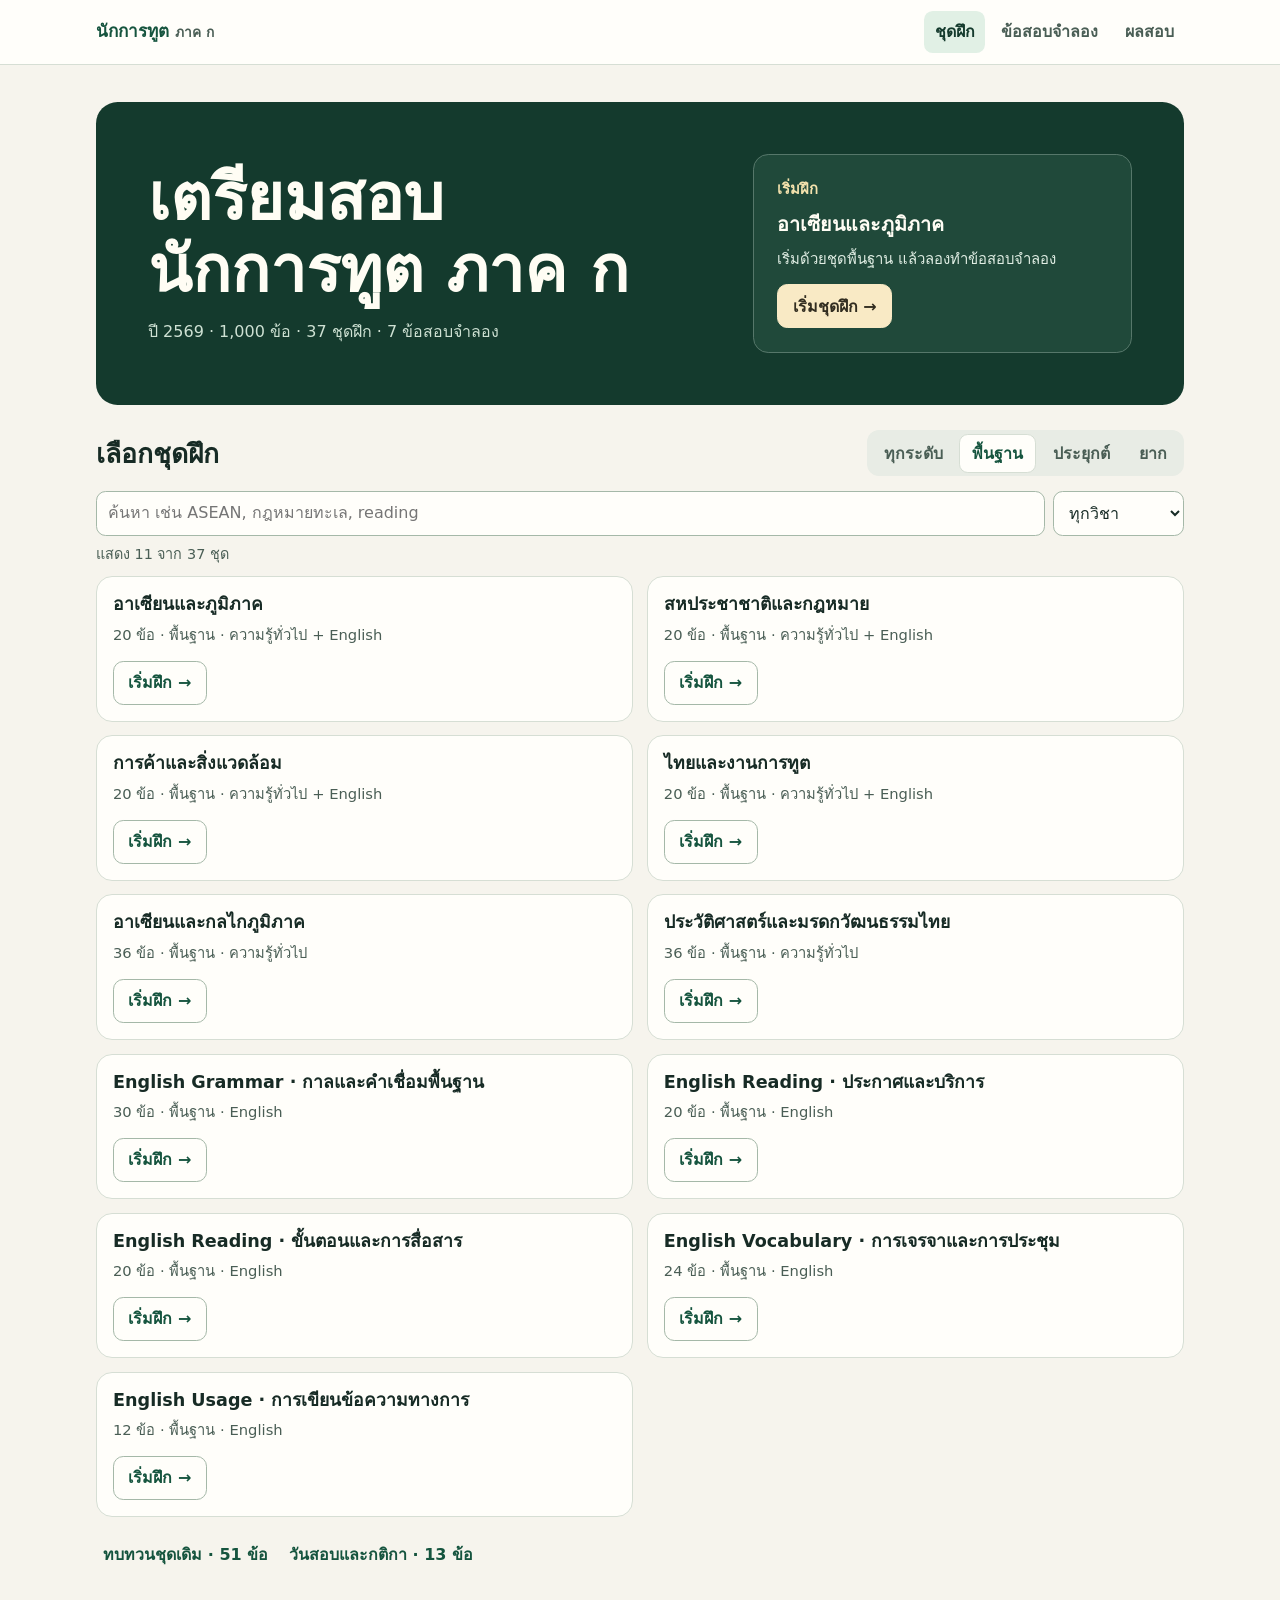
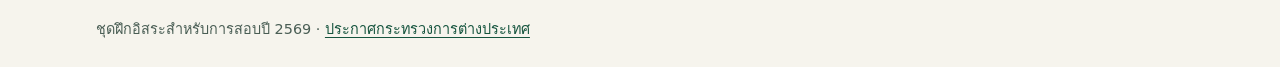
==== commit b85bb13b: "Expand to 1,000 questions and seven mock exams" ====
--- a/index.html
+++ b/index.html
@@ -137,6 +137,51 @@
 }
 
 @media (max-width: 355px) { .brand span { display: none; } }
+
+.library-controls { display: grid; grid-template-columns: minmax(0, 1fr) auto; align-items: stretch; gap: .5rem; }
+.library-controls input, .library-controls select {
+  min-height: 2.8rem;
+  width: 100%;
+  min-width: 0;
+  padding: .5rem .7rem;
+  border: 1px solid #a5b8a8;
+  border-radius: .6rem;
+  color: var(--ink);
+  background: var(--surface);
+  font: inherit;
+}
+.library-count { color: var(--muted); font-size: .9rem; margin: .45rem 0 .65rem; }
+.mistake-panel {
+  display: flex;
+  align-items: center;
+  justify-content: space-between;
+  flex-wrap: wrap;
+  gap: .6rem;
+  margin-bottom: .85rem;
+  border: 1px solid #a8c2af;
+  border-radius: var(--radius);
+  background: var(--soft);
+  padding: .9rem 1rem;
+}
+.passage {
+  background: #f5f5ed;
+  border-radius: .6rem;
+  border-inline-start: 3px solid #9bb29e;
+  padding: .75rem .9rem;
+  margin: .65rem 0 .9rem;
+  max-width: 75ch;
+}
+.passage summary { font-weight: 700; }
+.passage p { margin-top: .4rem; }
+@media (max-width: 430px) {
+  .hero { gap: .85rem; padding: 1.12rem; }
+  #levels { display: grid; grid-template-columns: repeat(4, minmax(0, 1fr)); width: 100%; }
+  #levels button { padding-inline: .18rem; font-size: .9rem; white-space: nowrap; }
+  .library-controls select { max-width: 7.5rem; }
+}
+
+#question-map { max-height: 18rem; overflow-y: auto; padding: .14rem .2rem .2rem; }
+#next-unanswered { font-size: .9rem; padding-inline: .15rem; }
 </style>
 </head>
 <body>
@@ -169,6 +214,21 @@
         <h2>เลือกชุดฝึก</h2>
         <div id="levels" class="segmented" role="group" aria-label="ระดับความยาก"></div>
       </div>
+      <div class="library-controls">
+        <label>
+          <span class="sr-only">ค้นหาชุดฝึก</span>
+          <input type="search" id="study-search" placeholder="ค้นหา เช่น ASEAN, กฎหมายทะเล, reading" autocomplete="off">
+        </label>
+        <label>
+          <span class="sr-only">กรองตามวิชา</span>
+          <select id="library-subject">
+            <option value="all">ทุกวิชา</option>
+            <option value="th">ความรู้ทั่วไป</option>
+            <option value="en">English</option>
+          </select>
+        </label>
+      </div>
+      <p id="library-count" class="library-count" role="status"></p>
       <div id="study-list" class="tile-grid"></div>
       <div id="reference-list" class="reference-row" aria-label="ชุดทบทวนและข้อมูลวันสอบ"></div>
     </section>
@@ -186,6 +246,7 @@
         <h1>ผลสอบของฉัน</h1>
         <p>เก็บผลในเบราว์เซอร์นี้</p>
       </header>
+      <div id="mistake-panel" class="mistake-panel" hidden></div>
       <div id="history-list"></div>
     </section>
 
@@ -214,6 +275,7 @@
         <div id="quiz-card"></div>
         <details class="answer-map" id="answer-map">
           <summary>ไปที่ข้อ</summary>
+          <button class="text-button" id="next-unanswered" type="button">ข้อที่ยังไม่ตอบ →</button>
           <div id="question-map"></div>
         </details>
       </div>
@@ -241,7 +303,7 @@
   <footer class="shell site-footer">
     <p>ชุดฝึกอิสระสำหรับการสอบปี 2569 · <a href="https://www.mfa.go.th/th/content/สอบนักการทูต2569" target="_blank" rel="noopener noreferrer">ประกาศกระทรวงการต่างประเทศ</a></p>
   </footer>
-  <script type="application/json" id="study-data">{"cards":{"set-1-th-01":{"id":"set-1-th-01","subject":"th","question":"ประเทศใดลงนามปฏิญญากรุงเทพในปี 2510 พร้อมกับไทย?","answer":"สิงคโปร์","options":["สิงคโปร์","เวียดนาม","บรูไน"],"explanation":"ไทย สิงคโปร์ มาเลเซีย อินโดนีเซีย และฟิลิปปินส์เป็นผู้ก่อตั้ง","refs":["bangkok"],"level":1},"set-1-th-02":{"id":"set-1-th-02","subject":"th","question":"ปฏิญญากรุงเทพมีความสำคัญอย่างไรต่ออาเซียน?","answer":"เป็นเอกสารก่อตั้งอาเซียน","options":["เป็นเอกสารก่อตั้งอาเซียน","เป็นความตกลงการค้าของ RCEP","เป็นเอกสารตั้งศาลระหว่างประเทศ"],"explanation":"ลงนามที่กรุงเทพฯ เมื่อ 8 สิงหาคม 2510","refs":["bangkok"],"level":1},"set-1-th-03":{"id":"set-1-th-03","subject":"th","question":"ถ้าวาระหลักคือการพัฒนาตลาดภูมิภาค ควรเชื่อมโยงกับเสาประชาคมใด?","answer":"ประชาคมเศรษฐกิจอาเซียน","options":["ประชาคมเศรษฐกิจอาเซียน","ประชาคมสังคมและวัฒนธรรมอาเซียน","ประชาคมการเมืองและความมั่นคงอาเซียน"],"explanation":"การรวมตัวทางเศรษฐกิจเป็นแกนของ AEC","refs":["charter"],"level":1},"set-1-th-04":{"id":"set-1-th-04","subject":"th","question":"เวทีใดเปิดให้คู่เจรจานอกภูมิภาคบางประเทศหารือประเด็นการเมืองและความมั่นคงร่วมกับอาเซียน?","answer":"ASEAN Regional Forum","options":["ASEAN Regional Forum","ASEAN Secretariat","ASEAN Intergovernmental Commission on Human Rights"],"explanation":"ARF เป็นเวทีหารือด้านการเมืองและความมั่นคง","refs":["external"],"level":1},"set-1-th-05":{"id":"set-1-th-05","subject":"th","question":"กรณีแผ่นดินไหวในประเทศสมาชิก หน่วยงานใดมีบทบาทประสานความช่วยเหลือด้านภัยพิบัติของอาเซียน?","answer":"AHA Centre","options":["AHA Centre","คณะกรรมการผู้แทนถาวรประจำอาเซียน","สำนักเลขาธิการ APEC"],"explanation":"AHA Centre เน้นการจัดการภัยพิบัติและการประสานการตอบสนองในภูมิภาค","refs":["aha"],"level":1},"set-1-th-06":{"id":"set-1-th-06","subject":"th","question":"สำนักเลขาธิการอาเซียนตั้งอยู่ที่ใด?","answer":"จาการ์ตา","options":["จาการ์ตา","กรุงเทพฯ","มะนิลา"],"explanation":"อินโดนีเซียเป็นที่ตั้งสำนักเลขาธิการ ตามข้อ 11 ของกฎบัตรอาเซียน","refs":["charter"],"level":1},"set-1-th-07":{"id":"set-1-th-07","subject":"th","question":"ภาษาใดเป็นภาษาทำงานของอาเซียนตามกฎบัตร?","answer":"ภาษาอังกฤษ","options":["ภาษาอังกฤษ","ภาษามลายู","ภาษาอินโดนีเซีย"],"explanation":"กฎบัตรอาเซียน ข้อ 34 กำหนดภาษาทำงานไว้","refs":["charter"],"level":1},"set-1-th-08":{"id":"set-1-th-08","subject":"th","question":"ข้อใดกล่าวถึงสถานะของอาเซียนตามกฎบัตรได้ถูกต้อง?","answer":"อาเซียนมีสภาพบุคคลตามกฎหมายในฐานะองค์การระหว่างรัฐบาล","options":["อาเซียนมีสภาพบุคคลตามกฎหมายในฐานะองค์การระหว่างรัฐบาล","อาเซียนมีฐานะเป็นหน่วยงานย่อยของสหประชาชาติ","อาเซียนคือสหพันธรัฐของเอเชียตะวันออกเฉียงใต้"],"explanation":"ข้อ 3 ระบุสภาพบุคคลของอาเซียนในฐานะองค์การระหว่างรัฐบาล","refs":["charter"],"level":1},"set-1-th-09":{"id":"set-1-th-09","subject":"th","question":"ประเทศใดเข้าอาเซียนภายหลังเวียดนาม?","answer":"กัมพูชา","options":["กัมพูชา","บรูไน","ฟิลิปปินส์"],"explanation":"เวียดนามเข้าในปี 2538 และกัมพูชาเข้าในปี 2542","refs":["members"],"level":1},"set-1-th-10":{"id":"set-1-th-10","subject":"th","question":"ASEAN Summit ประกอบด้วยผู้แทนระดับใด?","answer":"ประมุขแห่งรัฐหรือหัวหน้ารัฐบาลของประเทศสมาชิก","options":["ประมุขแห่งรัฐหรือหัวหน้ารัฐบาลของประเทศสมาชิก","ผู้แทนถาวรประจำอาเซียนเท่านั้น","เลขาธิการอาเซียนกับเอกอัครราชทูตคู่เจรจา"],"explanation":"ข้อ 7 กำหนดองค์ประกอบและให้เป็นองค์กรกำหนดนโยบายสูงสุดของอาเซียน","refs":["charter"],"level":1},"set-1-en-01":{"id":"set-1-en-01","subject":"en","question":"The ministers arrived ___ the conference center before noon.","answer":"at","options":["at","on","for"],"explanation":"Use “arrive at” for a specific place.","refs":[],"level":1},"set-1-en-02":{"id":"set-1-en-02","subject":"en","question":"The office ___ applications every weekday.","answer":"accepts","options":["accepts","accept","accepting"],"explanation":"“The office” is a singular subject in the simple present.","refs":[],"level":1},"set-1-en-03":{"id":"set-1-en-03","subject":"en","question":"The meeting ___ at 9 a.m. yesterday.","answer":"began","options":["began","has begun","begins"],"explanation":"A finished past time calls for the simple past.","refs":[],"level":1},"set-1-en-04":{"id":"set-1-en-04","subject":"en","question":"There ___ two copies of the report on the desk.","answer":"are","options":["are","is","has"],"explanation":"The noun phrase after “there” is plural.","refs":[],"level":1},"set-1-en-05":{"id":"set-1-en-05","subject":"en","question":"Which word best completes the sentence? “Please ___ the form before submitting it.”","answer":"complete","options":["complete","completion","completely"],"explanation":"“Please” introduces an imperative with a base verb.","refs":[],"level":1},"set-1-en-06":{"id":"set-1-en-06","subject":"en","question":"What does “annual” mean in “an annual summit”?","answer":"Held once a year","options":["Held once a year","Held once a month","Held only one time"],"explanation":"“Annual” describes something that occurs every year.","refs":[],"level":1},"set-1-en-07":{"id":"set-1-en-07","subject":"en","question":"The chair thanked the delegates ___ their cooperation.","answer":"for","options":["for","from","with"],"explanation":"The pattern is “thank someone for something.”","refs":[],"level":1},"set-1-en-08":{"id":"set-1-en-08","subject":"en","question":"Which sentence uses “both” and the verb correctly?","answer":"Both delegates signed the document.","options":["Both delegates signed the document.","Both delegate signed the document.","Both delegates has signed the document."],"explanation":"“Both” takes a plural count noun here.","refs":[],"level":1},"set-1-en-09":{"id":"set-1-en-09","subject":"en","question":"“The room can seat 40 people.” What does “seat” mean?","answer":"Provide seats for","options":["Provide seats for","Give directions to","Invite officially"],"explanation":"As a verb here, “seat” expresses capacity.","refs":[],"level":1},"set-1-en-10":{"id":"set-1-en-10","subject":"en","question":"“The public session begins at 10. Registration opens half an hour earlier.” When does registration open?","answer":"9:30","options":["9:30","10:30","9:00"],"explanation":"Subtract 30 minutes from 10:00.","refs":[],"level":1},"set-2-th-01":{"id":"set-2-th-01","subject":"th","question":"หน่วยงานใดเป็นองค์กรตุลาการหลักของสหประชาชาติ?","answer":"ศาลยุติธรรมระหว่างประเทศ (ICJ)","options":["ศาลยุติธรรมระหว่างประเทศ (ICJ)","ศาลอาญาระหว่างประเทศ (ICC)","ศาลอนุญาโตตุลาการถาวร (PCA)"],"explanation":"กฎบัตรสหประชาชาติ ข้อ 92 กำหนดสถานะของ ICJ","refs":["un"],"level":1},"set-2-th-02":{"id":"set-2-th-02","subject":"th","question":"ประเทศหนึ่งมีสมาชิกภาพใน UNGA โดยทั่วไปมีสิทธิออกเสียงกี่เสียง?","answer":"หนึ่งเสียง","options":["หนึ่งเสียง","ตามจำนวนประชากร","หนึ่งเสียงต่อคณะผู้แทนย่อย"],"explanation":"กฎบัตรข้อ 18 ให้สมาชิกสมัชชาใหญ่แต่ละประเทศมีหนึ่งเสียง","refs":["un"],"level":1},"set-2-th-03":{"id":"set-2-th-03","subject":"th","question":"ประเทศใดมีที่นั่งถาวรในคณะมนตรีความมั่นคง UN?","answer":"ฝรั่งเศส","options":["ฝรั่งเศส","เยอรมนี","ญี่ปุ่น"],"explanation":"ฝรั่งเศสเป็นหนึ่งใน P5 ร่วมกับจีน รัสเซีย สหราชอาณาจักร และสหรัฐฯ","refs":["un"],"level":1},"set-2-th-04":{"id":"set-2-th-04","subject":"th","question":"คณะมนตรีความมั่นคง UN มีสมาชิกทั้งหมดกี่ประเทศ?","answer":"15 ประเทศ","options":["15 ประเทศ","10 ประเทศ","5 ประเทศ"],"explanation":"มีสมาชิกถาวร 5 และสมาชิกไม่ถาวร 10","refs":["un"],"level":1},"set-2-th-05":{"id":"set-2-th-05","subject":"th","question":"องค์กรใดเป็นกลไกหลักด้านการหารือและประสานงานเศรษฐกิจและสังคมในระบบ UN?","answer":"ECOSOC","options":["ECOSOC","ICJ","คณะมนตรีภาวะทรัสตี"],"explanation":"ECOSOC ย่อมาจาก Economic and Social Council","refs":["un"],"level":1},"set-2-th-06":{"id":"set-2-th-06","subject":"th","question":"สนธิสัญญาที่ใช้กับงานด้านวีซ่าและการช่วยเหลือคนชาติในต่างประเทศโดยตรงคือฉบับใด?","answer":"อนุสัญญากรุงเวียนนาว่าด้วยความสัมพันธ์ทางกงสุล ค.ศ. 1963","options":["อนุสัญญากรุงเวียนนาว่าด้วยความสัมพันธ์ทางกงสุล ค.ศ. 1963","อนุสัญญากรุงเวียนนาว่าด้วยความสัมพันธ์ทางการทูต ค.ศ. 1961","อนุสัญญากรุงเวียนนาว่าด้วยกฎหมายสนธิสัญญา ค.ศ. 1969"],"explanation":"หน้าที่กงสุลอยู่ในข้อ 5 ของอนุสัญญา ค.ศ. 1963","refs":["consular"],"level":1},"set-2-th-07":{"id":"set-2-th-07","subject":"th","question":"ข้อใดเป็นตัวอย่างการระงับข้อพิพาทโดยสันติภายใต้กฎบัตร UN?","answer":"การไกล่เกลี่ย","options":["การไกล่เกลี่ย","การยึดทรัพย์ทางเศรษฐกิจโดยอัตโนมัติ","การตัดความสัมพันธ์ทางทูต"],"explanation":"ข้อ 33 ระบุวิธี เช่น เจรจา ไกล่เกลี่ย อนุญาโตตุลาการ และการระงับข้อพิพาททางศาล","refs":["un"],"level":1},"set-2-th-08":{"id":"set-2-th-08","subject":"th","question":"กฎหมายทะเลระหว่างประเทศฉบับใดกำหนดกรอบเรื่องทะเลอาณาเขตและเขตเศรษฐกิจจำเพาะ?","answer":"UNCLOS","options":["UNCLOS","UNFCCC","อนุสัญญาว่าด้วยความหลากหลายทางชีวภาพ"],"explanation":"UNCLOS คืออนุสัญญาสหประชาชาติว่าด้วยกฎหมายทะเล","refs":["sea"],"level":1},"set-2-th-09":{"id":"set-2-th-09","subject":"th","question":"รัฐชายฝั่งกำหนดความกว้างทะเลอาณาเขตได้ไม่เกินเท่าใดจากเส้นฐาน?","answer":"12 ไมล์ทะเล","options":["12 ไมล์ทะเล","24 ไมล์ทะเล","200 ไมล์ทะเล"],"explanation":"ข้อ 3 ของ UNCLOS กำหนดเพดาน 12 ไมล์ทะเล","refs":["sea"],"level":1},"set-2-th-10":{"id":"set-2-th-10","subject":"th","question":"เอกสิทธิ์และความคุ้มกันทางการทูตมุ่งให้เกิดผลใด?","answer":"ให้คณะผู้แทนทางการทูตปฏิบัติหน้าที่ได้อย่างมีประสิทธิภาพ","options":["ให้คณะผู้แทนทางการทูตปฏิบัติหน้าที่ได้อย่างมีประสิทธิภาพ","ยกเว้นหน้าที่เคารพกฎหมายของรัฐผู้รับ","โอนอำนาจตุลาการของรัฐผู้รับไปยังรัฐผู้ส่งทั้งหมด"],"explanation":"อารัมภบทของอนุสัญญา ค.ศ. 1961 อธิบายวัตถุประสงค์ด้านการทำหน้าที่ของคณะผู้แทน","refs":["vienna"],"level":1},"set-2-en-01":{"id":"set-2-en-01","subject":"en","question":"Please send the documents ___ Friday at the latest.","answer":"by","options":["by","since","during"],"explanation":"“By” sets the latest acceptable time.","refs":[],"level":1},"set-2-en-02":{"id":"set-2-en-02","subject":"en","question":"Choose the natural phrase. “The embassy ___ assistance to stranded travelers.”","answer":"provided","options":["provided","performed","committed"],"explanation":"“Provide assistance” is the usual collocation.","refs":[],"level":1},"set-2-en-03":{"id":"set-2-en-03","subject":"en","question":"The organization works ___ governments to improve access to services.","answer":"with","options":["with","at","during"],"explanation":"Here “with” identifies partners.","refs":[],"level":1},"set-2-en-04":{"id":"set-2-en-04","subject":"en","question":"The members ___ their decision after a short break.","answer":"announced","options":["announced","announcement","announcing"],"explanation":"The sentence needs a finite verb.","refs":[],"level":1},"set-2-en-05":{"id":"set-2-en-05","subject":"en","question":"Which word best fits? “The parties reached an ___ after two days of talks.”","answer":"agreement","options":["agreement","agree","agreeable"],"explanation":"The article “an” introduces a singular noun.","refs":[],"level":1},"set-2-en-06":{"id":"set-2-en-06","subject":"en","question":"“The copies are identical.” What does “identical” mean?","answer":"Exactly the same","options":["Exactly the same","Equally important","Related but different"],"explanation":"“Identical” stresses sameness.","refs":[],"level":1},"set-2-en-07":{"id":"set-2-en-07","subject":"en","question":"Which sentence keeps the meaning of “The office is closed on Sundays”?","answer":"The office does not open on Sundays.","options":["The office does not open on Sundays.","The office is closed until Sunday.","The office closes only at noon on Sundays."],"explanation":"The sentence describes a recurring Sunday closure.","refs":[],"level":1},"set-2-en-08":{"id":"set-2-en-08","subject":"en","question":"Choose “fewer” or “less.” “The second round attracted ___ applicants.”","answer":"fewer","options":["fewer","less","least"],"explanation":"Use “fewer” with plural count nouns in formal usage.","refs":[],"level":1},"set-2-en-09":{"id":"set-2-en-09","subject":"en","question":"“Applicants must show an original ID. Photocopies will not be accepted.” What is required?","answer":"The original ID","options":["The original ID","Any printed copy","A photo of the ID on a phone"],"explanation":"The text expressly requires the original.","refs":[],"level":1},"set-2-en-10":{"id":"set-2-en-10","subject":"en","question":"Which request is most appropriate in a formal email?","answer":"Could you please confirm receipt of the documents?","options":["Could you please confirm receipt of the documents?","You need to tell me you got those papers ASAP.","Got the papers or what?"],"explanation":"The first version is clear and courteous.","refs":[],"level":1},"set-3-th-01":{"id":"set-3-th-01","subject":"th","question":"มาตรการใดเป็นภาษีศุลกากรนำเข้า?","answer":"เรียกเก็บร้อยละ 10 ของมูลค่าสินค้านำเข้า","options":["เรียกเก็บร้อยละ 10 ของมูลค่าสินค้านำเข้า","จำกัดการนำเข้ารวมที่ 10,000 ตันต่อปี","กำหนดฉลากคำเตือนให้สินค้าทุกแหล่งผลิต"],"explanation":"ภาษีศุลกากรเป็นการเรียกเก็บอากร ส่วนโควตาจำกัดปริมาณ","refs":["wtoGloss"],"level":1},"set-3-th-02":{"id":"set-3-th-02","subject":"th","question":"ข้อใดเป็นตัวอย่างของโควตานำเข้า?","answer":"กำหนดเพดานปริมาณนำเข้ารายปี","options":["กำหนดเพดานปริมาณนำเข้ารายปี","ลดอากรสำหรับสินค้าตามพิกัด","เปลี่ยนวิธีคำนวณมูลค่าศุลกากร"],"explanation":"โควตากำกับปริมาณสินค้าที่อนุญาตให้นำเข้า","refs":["wtoGloss"],"level":1},"set-3-th-03":{"id":"set-3-th-03","subject":"th","question":"FTA ย่อมาจากอะไร?","answer":"Free Trade Agreement","options":["Free Trade Agreement","Foreign Tax Arrangement","Financial Transparency Accord"],"explanation":"คือความตกลงการค้าเสรีระหว่างคู่ภาคี","refs":["rcep"],"level":1},"set-3-th-04":{"id":"set-3-th-04","subject":"th","question":"สมาชิก APEC ใช้คำเรียกรวมว่าอะไร?","answer":"เขตเศรษฐกิจสมาชิก","options":["เขตเศรษฐกิจสมาชิก","รัฐภาคีสนธิสัญญา APEC","เขตศุลกากรเดียว"],"explanation":"APEC ใช้คำว่า member economies","refs":["apec"],"level":1},"set-3-th-05":{"id":"set-3-th-05","subject":"th","question":"ข้อใดเป็นงานหลักของ IMF?","answer":"ติดตามนโยบายเศรษฐกิจและสนับสนุนเสถียรภาพทางการเงิน","options":["ติดตามนโยบายเศรษฐกิจและสนับสนุนเสถียรภาพทางการเงิน","วินิจฉัยคดีละเมิดกฎหมายทะเล","ออกใบรับรองถิ่นกำเนิดสินค้า"],"explanation":"IMF ทำงานด้านการติดตาม ให้ความช่วยเหลือทางการเงิน และเสริมขีดความสามารถ","refs":["imf"],"level":1},"set-3-th-06":{"id":"set-3-th-06","subject":"th","question":"ถ้าค่าเงินเปลี่ยนจาก 35 เป็น 37 บาทต่อดอลลาร์ บาทเปลี่ยนอย่างไรเมื่อเทียบกับดอลลาร์?","answer":"เงินบาทอ่อนค่า","options":["เงินบาทอ่อนค่า","เงินบาทแข็งค่า","สรุปทิศทางไม่ได้แม้หน่วยเท่าเดิม"],"explanation":"ต้องใช้เงินบาทมากขึ้นเพื่อซื้อหนึ่งดอลลาร์","refs":["fx"],"level":1},"set-3-th-07":{"id":"set-3-th-07","subject":"th","question":"ความตกลงปารีสเกี่ยวข้องกับประเด็นใดโดยตรง?","answer":"การเปลี่ยนแปลงสภาพภูมิอากาศ","options":["การเปลี่ยนแปลงสภาพภูมิอากาศ","การจัดสรรโควตาประมงทุกมหาสมุทร","การระงับข้อพิพาทการค้าระหว่างประเทศ"],"explanation":"ความตกลงเป็นกรอบความร่วมมือด้านภูมิอากาศภายใต้ UNFCCC","refs":["paris"],"level":1},"set-3-th-08":{"id":"set-3-th-08","subject":"th","question":"โครงการยกระดับเขื่อนป้องกันน้ำท่วมเมืองชายฝั่งเป็นตัวอย่างของอะไร?","answer":"การปรับตัวต่อผลกระทบจากสภาพภูมิอากาศ","options":["การปรับตัวต่อผลกระทบจากสภาพภูมิอากาศ","การกำหนดราคาคาร์บอน","การลดก๊าซจากการผลิตไฟฟ้า"],"explanation":"เป้าหมายของมาตรการคือรับมือผลกระทบจากน้ำท่วม","refs":["paris"],"level":1},"set-3-th-09":{"id":"set-3-th-09","subject":"th","question":"การเปลี่ยนไปใช้ไฟฟ้าจากพลังงานสะอาดเพื่อลดการปล่อยเป็นตัวอย่างของอะไร?","answer":"การลดการปล่อยก๊าซเรือนกระจก","options":["การลดการปล่อยก๊าซเรือนกระจก","การปรับตัวต่อระดับน้ำทะเลสูงขึ้น","การประเมินความเสียหายหลังเกิดภัย"],"explanation":"การลดการปล่อยเรียกว่า mitigation ในบริบทภูมิอากาศ","refs":["paris"],"level":1},"set-3-th-10":{"id":"set-3-th-10","subject":"th","question":"SDG 13 กล่าวถึงเรื่องใด?","answer":"การรับมือการเปลี่ยนแปลงสภาพภูมิอากาศ","options":["การรับมือการเปลี่ยนแปลงสภาพภูมิอากาศ","การขจัดความยากจน","ความเสมอภาคระหว่างเพศ"],"explanation":"SDG 13 คือ Climate Action ส่วนอีกสองเรื่องอยู่ใน SDG 1 และ 5","refs":["sdg"],"level":1},"set-3-en-01":{"id":"set-3-en-01","subject":"en","question":"Imports rose ___ 5 percent last year.","answer":"by","options":["by","with","at"],"explanation":"“Rose by” gives the amount of change.","refs":[],"level":1},"set-3-en-02":{"id":"set-3-en-02","subject":"en","question":"The price rose from $10 ___ $12.","answer":"to","options":["to","at","for"],"explanation":"“From … to” identifies starting and ending values.","refs":[],"level":1},"set-3-en-03":{"id":"set-3-en-03","subject":"en","question":"What does “shortage” mean?","answer":"An insufficient supply","options":["An insufficient supply","A higher price than expected","A delay in repayment"],"explanation":"A shortage occurs when supply is insufficient for a need.","refs":[],"level":1},"set-3-en-04":{"id":"set-3-en-04","subject":"en","question":"“Trade declined because demand fell.” Which relationship is stated?","answer":"Falling demand was the reason for the decline.","options":["Falling demand was the reason for the decline.","The decline caused demand to rise.","Both happened at the same time but no cause is stated."],"explanation":"“Because” introduces the stated reason.","refs":[],"level":1},"set-3-en-05":{"id":"set-3-en-05","subject":"en","question":"Which word fits? “The report includes an ___ of the costs.”","answer":"estimate","options":["estimate","estimating","estimated"],"explanation":"“An estimate” is an approximate calculation.","refs":[],"level":1},"set-3-en-06":{"id":"set-3-en-06","subject":"en","question":"The city introduced a plan ___ reduce flood damage.","answer":"to","options":["to","for","because"],"explanation":"A to-infinitive expresses the plan’s purpose here.","refs":[],"level":1},"set-3-en-07":{"id":"set-3-en-07","subject":"en","question":"Which word means the opposite of “temporary”?","answer":"permanent","options":["permanent","available","gradual"],"explanation":"Temporary is limited in duration. Permanent is lasting.","refs":[],"level":1},"set-3-en-08":{"id":"set-3-en-08","subject":"en","question":"Which version uses “apply” correctly?","answer":"The new rules apply to all suppliers.","options":["The new rules apply to all suppliers.","The new rules apply all suppliers.","The new rules applies to all suppliers."],"explanation":"Use “apply to” with the group subject to a rule.","refs":[],"level":1},"set-3-en-09":{"id":"set-3-en-09","subject":"en","question":"“Exports fell in April but recovered in May.” What does “recovered” suggest?","answer":"They rose again after falling.","options":["They rose again after falling.","They fell for a second month.","They stayed exactly the same."],"explanation":"“Recover” indicates a return toward an earlier level.","refs":[],"level":1},"set-3-en-10":{"id":"set-3-en-10","subject":"en","question":"“The fee is waived for students.” What does that mean?","answer":"Students do not have to pay the fee.","options":["Students do not have to pay the fee.","Students must pay in advance.","Students receive a larger fee."],"explanation":"To waive a fee is to give up the requirement to pay it.","refs":[],"level":1},"set-4-th-01":{"id":"set-4-th-01","subject":"th","question":"หน่วยงานใดรับผิดชอบงานหนังสือเดินทางในกระทรวงการต่างประเทศ?","answer":"กรมการกงสุล","options":["กรมการกงสุล","กรมพิธีการทูต","กรมองค์การระหว่างประเทศ"],"explanation":"งานหนังสือเดินทางอยู่ในภารกิจด้านกงสุล","refs":["thaiConsul"],"level":1},"set-4-th-02":{"id":"set-4-th-02","subject":"th","question":"เมื่อคนไทยในต่างประเทศต้องการความช่วยเหลือฉุกเฉินจากทางการไทย ควรติดต่อหน่วยงานใด?","answer":"สถานเอกอัครราชทูตหรือสถานกงสุลไทยที่รับผิดชอบพื้นที่","options":["สถานเอกอัครราชทูตหรือสถานกงสุลไทยที่รับผิดชอบพื้นที่","สำนักงานเลขาธิการ UN ที่อยู่ใกล้ที่สุด","สถานทูตของประเทศนั้นในกรุงเทพฯ เท่านั้น"],"explanation":"สถานทูตและสถานกงสุลไทยเป็นช่องทางสำหรับความช่วยเหลือกงสุลในพื้นที่","refs":["thaiConsul"],"level":1},"set-4-th-03":{"id":"set-4-th-03","subject":"th","question":"ภารกิจใดสัมพันธ์กับกรมสนธิสัญญาและกฎหมายโดยตรงที่สุด?","answer":"พิจารณาประเด็นกฎหมายระหว่างประเทศที่เกี่ยวข้องกับสนธิสัญญา","options":["พิจารณาประเด็นกฎหมายระหว่างประเทศที่เกี่ยวข้องกับสนธิสัญญา","ออกหนังสือเดินทางทั่วไป","ประสานการจัดลำดับอาวุโสในพิธีการทูต"],"explanation":"กรมนี้มีภารกิจด้านสนธิสัญญาและกฎหมายระหว่างประเทศ","refs":["thaiTreaty"],"level":1},"set-4-th-04":{"id":"set-4-th-04","subject":"th","question":"กรณีผู้แทนไทยไปเจรจากับรัฐบาลประเทศเดียว จัดเป็นการหารือแบบใด?","answer":"ทวิภาคี","options":["ทวิภาคี","ไตรภาคี","พหุภาคีในกรอบองค์การระหว่างประเทศ"],"explanation":"ทวิภาคีหมายถึงการดำเนินงานระหว่างสองฝ่าย","refs":["myanmar"],"level":1},"set-4-th-05":{"id":"set-4-th-05","subject":"th","question":"ไทยใช้ชื่อใดในช่วงเข้าเป็นสมาชิกสหประชาชาติเมื่อปี 1946?","answer":"สยาม","options":["สยาม","ราชอาณาจักรอยุธยา","ประเทศไทยในชื่อภาษาอังกฤษว่า Thai Federation"],"explanation":"เอกสารสมัชชาใหญ่ใช้ชื่อ Siam","refs":["thaiun"],"level":1},"set-4-th-06":{"id":"set-4-th-06","subject":"th","question":"เมืองประวัติศาสตร์ใดเป็นอดีตราชธานีของสยามและขึ้นทะเบียนเป็นมรดกโลก?","answer":"พระนครศรีอยุธยา","options":["พระนครศรีอยุธยา","ลพบุรี","พิษณุโลก"],"explanation":"UNESCO ขึ้นทะเบียน Historic City of Ayutthaya ในปี 1991","refs":["ayutthaya"],"level":1},"set-4-th-07":{"id":"set-4-th-07","subject":"th","question":"สงกรานต์ได้รับการขึ้นทะเบียนโดย UNESCO ในฐานะอะไร?","answer":"ประเพณีปีใหม่ไทยในบัญชีมรดกวัฒนธรรมที่จับต้องไม่ได้","options":["ประเพณีปีใหม่ไทยในบัญชีมรดกวัฒนธรรมที่จับต้องไม่ได้","โบราณสถานในบัญชีมรดกโลก","เขตสงวนชีวมณฑล"],"explanation":"การขึ้นทะเบียนเป็นการรับรององค์ประกอบของวัฒนธรรมที่มีชีวิต","refs":["songkran"],"level":1},"set-4-th-08":{"id":"set-4-th-08","subject":"th","question":"ข้อใดเป็นงานกงสุลที่เห็นได้ชัด?","answer":"ช่วยประสานงานเมื่อคนชาติทำหนังสือเดินทางสูญหาย","options":["ช่วยประสานงานเมื่อคนชาติทำหนังสือเดินทางสูญหาย","เจรจาร่างมติคณะมนตรีความมั่นคง","ออกเสียงแทนรัฐอื่นในองค์การระหว่างประเทศ"],"explanation":"งานด้านเอกสารเดินทางและความช่วยเหลือคนชาติเป็นหน้าที่กงสุล","refs":["consular"],"level":1},"set-4-th-09":{"id":"set-4-th-09","subject":"th","question":"ในการเข้าพบรัฐบาลต่างประเทศเพื่อเจรจาความร่วมมือ ผู้แทนทางการทูตทำหน้าที่ใด?","answer":"เจรจากับรัฐบาลรัฐผู้รับในนามรัฐผู้ส่ง","options":["เจรจากับรัฐบาลรัฐผู้รับในนามรัฐผู้ส่ง","ใช้อำนาจพิจารณาคดีของรัฐผู้รับ","ทำหน้าที่ผู้แทนรัฐบาลรัฐผู้รับ"],"explanation":"การเป็นผู้แทนและการเจรจาอยู่ในข้อ 3 ของอนุสัญญา ค.ศ. 1961","refs":["vienna"],"level":1},"set-4-th-10":{"id":"set-4-th-10","subject":"th","question":"ราชการส่วนใดในกระทรวงการต่างประเทศเกี่ยวข้องกับงานสหประชาชาติโดยตรงที่สุด?","answer":"กรมองค์การระหว่างประเทศ","options":["กรมองค์การระหว่างประเทศ","กรมพิธีการทูต","กรมการกงสุล"],"explanation":"กรมองค์การระหว่างประเทศรับผิดชอบงานภายใต้กรอบพหุภาคี เช่น UN และสิทธิมนุษยชน","refs":["thaiIO"],"level":1},"set-4-en-01":{"id":"set-4-en-01","subject":"en","question":"Which option is an appropriate opening to a formal written request?","answer":"I am writing to request further information about the program.","options":["I am writing to request further information about the program.","Hey, send me the program stuff.","You should have sent the information already."],"explanation":"The first version states a clear purpose in a formal register.","refs":[],"level":1},"set-4-en-02":{"id":"set-4-en-02","subject":"en","question":"The documents ___ ready for collection.","answer":"are","options":["are","is","was"],"explanation":"“Documents” is plural.","refs":[],"level":1},"set-4-en-03":{"id":"set-4-en-03","subject":"en","question":"Each applicant must bring ___ own pen. Choose the gender-neutral option.","answer":"their","options":["their","them","theirs"],"explanation":"Singular “their” functions as a possessive determiner.","refs":[],"level":1},"set-4-en-04":{"id":"set-4-en-04","subject":"en","question":"“The consultation was postponed.” What happened?","answer":"It was moved to a later time.","options":["It was moved to a later time.","It was canceled permanently.","It took place earlier than planned."],"explanation":"“Postpone” means reschedule to a later time.","refs":[],"level":1},"set-4-en-05":{"id":"set-4-en-05","subject":"en","question":"The team reviewed the draft ___ making changes.","answer":"before","options":["before","despite of","because of it"],"explanation":"“Before” can take an -ing clause.","refs":[],"level":1},"set-4-en-06":{"id":"set-4-en-06","subject":"en","question":"Choose the correct spelling.","answer":"accommodation","options":["accommodation","accomodation","acommodation"],"explanation":"“Accommodation” has double c and double m.","refs":[],"level":1},"set-4-en-07":{"id":"set-4-en-07","subject":"en","question":"The minister ___ speech was televised arrived early.","answer":"whose","options":["whose","which","whom"],"explanation":"“Whose” marks possession: the minister’s speech.","refs":[],"level":1},"set-4-en-08":{"id":"set-4-en-08","subject":"en","question":"What does “brief” mean in “a brief meeting”?","answer":"Short","options":["Short","Confidential","Mandatory"],"explanation":"Here “brief” describes duration.","refs":[],"level":1},"set-4-en-09":{"id":"set-4-en-09","subject":"en","question":"“The queue was shorter after a second desk opened.” Which event happened first?","answer":"A second desk opened.","options":["A second desk opened.","The queue became shorter.","The first desk closed."],"explanation":"“After” places the shorter queue later.","refs":[],"level":1},"set-4-en-10":{"id":"set-4-en-10","subject":"en","question":"The embassy said it would reply ___ two working days. Which preposition means before the end of that period?","answer":"within","options":["within","beyond","throughout"],"explanation":"“Within” sets an outside time limit.","refs":[],"level":1},"set-5-th-01":{"id":"set-5-th-01","subject":"th","question":"หากสมาชิกอาเซียนยังเห็นต่าง และยังไม่มีฉันทามติ ข้อ 20 เปิดช่องทางใด?","answer":"ที่ประชุมสุดยอดอาเซียนอาจกำหนดวิธีตัดสินเรื่องนั้น","options":["ที่ประชุมสุดยอดอาเซียนอาจกำหนดวิธีตัดสินเรื่องนั้น","ใช้เสียงข้างมากโดยอัตโนมัติทันที","ให้เลขาธิการลงชี้ขาดด้วยตนเอง"],"explanation":"ข้อ 20(2) ให้อำนาจที่ประชุมสุดยอดพิจารณาวิธีตัดสิน","refs":["charter"],"level":2},"set-5-th-02":{"id":"set-5-th-02","subject":"th","question":"การแต่งตั้งผู้แทนพิเศษในฉันทามติ 5 ข้อมีบทบาทหลักอย่างไร?","answer":"อำนวยการหารือระหว่างฝ่ายที่เกี่ยวข้อง","options":["อำนวยการหารือระหว่างฝ่ายที่เกี่ยวข้อง","ลงมติมาตรการบังคับโดยลำพัง","รับรองรัฐบาลชั่วคราวในนามทุกประเทศ"],"explanation":"ผู้แทนพิเศษช่วยอำนวยกระบวนการเจรจา","refs":["five"],"level":2},"set-5-th-03":{"id":"set-5-th-03","subject":"th","question":"หากประเทศคู่เจรจานอกอาเซียนเข้าร่วมเวทีภูมิภาคบางกรอบ การเข้าร่วมบอกอะไรเกี่ยวกับสถานะสมาชิกอาเซียน?","answer":"สถานะคู่เจรจาแยกจากสถานะสมาชิกตามกฎบัตร","options":["สถานะคู่เจรจาแยกจากสถานะสมาชิกตามกฎบัตร","คู่เจรจาได้รับสถานะสมาชิกพร้อมสิทธิออกเสียงทันที","คู่เจรจาคือประเทศผู้ก่อตั้งโดยปริยาย"],"explanation":"กฎบัตรแยกกระบวนการรับสมาชิกออกจากความสัมพันธ์ภายนอก","refs":["charter"],"level":2},"set-5-th-04":{"id":"set-5-th-04","subject":"th","question":"งานแลกเปลี่ยนข้อมูลวิจัยด้านสาธารณสุขระดับภูมิภาคสอดคล้องกับเสาประชาคมใดโดยตรงที่สุด?","answer":"สังคมและวัฒนธรรม","options":["สังคมและวัฒนธรรม","เศรษฐกิจ","การเมืองและความมั่นคง"],"explanation":"การพัฒนามนุษย์และสาธารณสุขอยู่ในมิติสังคมและวัฒนธรรม","refs":["charter"],"level":2},"set-5-th-05":{"id":"set-5-th-05","subject":"th","question":"ตลาดภูมิภาคที่มีการประสานมาตรฐานช่วยลดอุปสรรคอะไรได้โดยตรง?","answer":"ภาระการทดสอบหรือรับรองซ้ำในบางกรณี","options":["ภาระการทดสอบหรือรับรองซ้ำในบางกรณี","ความผันผวนของอัตราแลกเปลี่ยนทั้งหมด","ข้อกำหนดให้ต้องยื่นเอกสารการค้าในทุกกรณี"],"explanation":"การประสานหรือยอมรับมาตรฐานช่วยลดต้นทุนที่เกิดจากข้อกำหนดซ้ำซ้อน","refs":["wtoGloss"],"level":2},"set-5-th-06":{"id":"set-5-th-06","subject":"th","question":"เมื่อไทยเป็นเจ้าภาพ APEC และผลักดัน Bangkok Goals on BCG ข้อใดระบุปีและเวทีถูกต้อง?","answer":"ปี 2565 ในกรอบ APEC","options":["ปี 2565 ในกรอบ APEC","ปี 2565 ในกรอบ UNGA","ปี 2566 ในกรอบ WTO"],"explanation":"เป้าหมายกรุงเทพฯ เป็นผลจากการเป็นเจ้าภาพ APEC ของไทยในปี 2022","refs":["bcg"],"level":2},"set-5-th-07":{"id":"set-5-th-07","subject":"th","question":"เมื่อกฎหมายอาเซียนถูกใช้ในระดับประเทศ ข้อ 5(2) ของกฎบัตรกล่าวถึงหน้าที่ใด?","answer":"สมาชิกใช้มาตรการที่จำเป็น รวมทั้งกฎหมายภายในที่เหมาะสม เพื่อปฏิบัติตามพันธกรณี","options":["สมาชิกใช้มาตรการที่จำเป็น รวมทั้งกฎหมายภายในที่เหมาะสม เพื่อปฏิบัติตามพันธกรณี","เลขาธิการอาเซียนออกกฎหมายภายในให้สมาชิกได้โดยตรง","สมาชิกทุกประเทศต้องใช้ประมวลกฎหมายฉบับเดียวกัน"],"explanation":"สมาชิกมีความรับผิดชอบในการดำเนินการภายในประเทศ","refs":["charter"],"level":2},"set-5-th-08":{"id":"set-5-th-08","subject":"th","question":"กรอบ ASEAN Community Vision 2045 มีหน้าที่โดยหลักอย่างไร?","answer":"เป็นกรอบวิสัยทัศน์ระยะยาวของประชาคมอาเซียน","options":["เป็นกรอบวิสัยทัศน์ระยะยาวของประชาคมอาเซียน","เป็นวิธีคิดภาษีศุลกากรสำหรับสินค้าเฉพาะรายการ","เป็นความตกลงเขตแดนระหว่างไทยกับประเทศเพื่อนบ้าน"],"explanation":"วิสัยทัศน์กำหนดทิศทางร่วมระดับประชาคมถึงปี 2045","refs":["vision"],"level":2},"set-5-th-09":{"id":"set-5-th-09","subject":"th","question":"หากผู้นำต้องการหารือยุทธศาสตร์ภูมิภาคกับคู่เจรจาระดับผู้นำ เวทีใดเหมาะกว่า ARF?","answer":"East Asia Summit","options":["East Asia Summit","ASEAN Secretariat","AHA Centre"],"explanation":"EAS เป็นเวทีหารือระดับผู้นำด้านประเด็นยุทธศาสตร์","refs":["external"],"level":2},"set-5-th-10":{"id":"set-5-th-10","subject":"th","question":"ในกรณีภัยพิบัติ กลไก AHA Centre ควรเข้าใจอย่างไร?","answer":"ทำหน้าที่ประสานความร่วมมือและการสนับสนุนในภูมิภาค","options":["ทำหน้าที่ประสานความร่วมมือและการสนับสนุนในภูมิภาค","รับอำนาจบริหารราชการของพื้นที่ประสบภัย","กำหนดข้อยกเว้นภาษีให้สินค้านำเข้าทุกประเทศ"],"explanation":"ศูนย์สนับสนุนการประสานงานและการตอบสนองร่วม","refs":["aha"],"level":2},"set-5-en-01":{"id":"set-5-en-01","subject":"en","question":"Choose the most precise connector. “The timetable was feasible. ___, several delegations objected to the short notice.”","answer":"Nevertheless","options":["Nevertheless","Consequently","For instance"],"explanation":"The second sentence contrasts with the first.","refs":[],"level":2},"set-5-en-02":{"id":"set-5-en-02","subject":"en","question":"The members were invited to comment ___ the revised proposal.","answer":"on","options":["on","of","by"],"explanation":"“Comment on” introduces the subject of a comment.","refs":[],"level":2},"set-5-en-03":{"id":"set-5-en-03","subject":"en","question":"What does “endorse” mean in “The leaders endorsed the roadmap”?","answer":"Express approval or support for","options":["Express approval or support for","Reject after review","Promise to fund in full"],"explanation":"Endorsing expresses support; it does not by itself promise funding.","refs":[],"level":2},"set-5-en-04":{"id":"set-5-en-04","subject":"en","question":"Which sentence uses parallel structure?","answer":"The team aims to collect data, compare results, and publish findings.","options":["The team aims to collect data, compare results, and publish findings.","The team aims to collect data, comparing results, and publication of findings.","The team aims to collect data, to compare results, and publishing findings."],"explanation":"The three coordinated verbs share the same form.","refs":[],"level":2},"set-5-en-05":{"id":"set-5-en-05","subject":"en","question":"Choose the best tense. “By the time talks resumed, both parties ___ the draft.”","answer":"had reviewed","options":["had reviewed","review","will have reviewed"],"explanation":"The past perfect places review before a specified past event.","refs":[],"level":2},"set-5-en-06":{"id":"set-5-en-06","subject":"en","question":"“The agreement covers goods, but its services chapter has yet to enter into force.” What is clear?","answer":"The services chapter has not yet entered into force.","options":["The services chapter has not yet entered into force.","The services chapter already applies.","The entire agreement has been terminated."],"explanation":"The statement limits the pending status to the services chapter.","refs":[],"level":2},"set-5-en-07":{"id":"set-5-en-07","subject":"en","question":"Which is the closest paraphrase? “Unless new evidence emerges, the decision will stand.”","answer":"The decision will remain unless there is new evidence.","options":["The decision will remain unless there is new evidence.","The decision will automatically change if there is no new evidence.","The decision has already changed because of new evidence."],"explanation":"“Unless” introduces the exception to the stated outcome.","refs":[],"level":2},"set-5-en-08":{"id":"set-5-en-08","subject":"en","question":"The proposal was deferred ___ a further round of consultations.","answer":"pending","options":["pending","notwithstanding of","whereas"],"explanation":"“Pending” means while awaiting something.","refs":[],"level":2},"set-5-en-09":{"id":"set-5-en-09","subject":"en","question":"“Although all delegations attended, not all were authorized to vote.” What is supported?","answer":"At least one attending delegation could not vote.","options":["At least one attending delegation could not vote.","No delegations could vote.","Only delegations with votes attended."],"explanation":"“Not all” excludes at least one without saying how many.","refs":[],"level":2},"set-5-en-10":{"id":"set-5-en-10","subject":"en","question":"Choose the closest meaning of “following consultations.”","answer":"After consultations","options":["After consultations","Despite consultations","Instead of consultations"],"explanation":"“Following” indicates time sequence in this phrase.","refs":[],"level":2},"set-6-th-01":{"id":"set-6-th-01","subject":"th","question":"เมื่อเอกอัครราชทูตได้รับแต่งตั้งใหม่ รัฐผู้ส่งต้องขอความเห็นชอบใดจากรัฐผู้รับก่อน?","answer":"Agrément","options":["Agrément","Exequatur สำหรับหัวหน้าสถานกงสุล","การให้สัตยาบันสนธิสัญญา"],"explanation":"ข้อ 4 ของอนุสัญญา ค.ศ. 1961 กล่าวถึง agrément ของหัวหน้าคณะผู้แทน","refs":["vienna"],"level":2},"set-6-th-02":{"id":"set-6-th-02","subject":"th","question":"เมื่อรัฐผู้รับประกาศนักการทูตเป็น persona non grata ผลตามอนุสัญญาคืออะไร?","answer":"รัฐผู้ส่งต้องเรียกตัวกลับหรือยุติหน้าที่ของบุคคลนั้นในคณะผู้แทน","options":["รัฐผู้ส่งต้องเรียกตัวกลับหรือยุติหน้าที่ของบุคคลนั้นในคณะผู้แทน","รัฐผู้รับต้องรอให้คณะมนตรีความมั่นคงมีมติ","การประกาศทำให้อนุสัญญาสิ้นผลระหว่างสองรัฐ"],"explanation":"ข้อ 9 กำหนดทางเลือกแก่รัฐผู้ส่งโดยรัฐผู้รับไม่จำเป็นต้องชี้แจงเหตุผล","refs":["vienna"],"level":2},"set-6-th-03":{"id":"set-6-th-03","subject":"th","question":"คนสัญชาติต่างชาติถูกควบคุมตัว ข้อ 36 ของอนุสัญญากงสุลกำหนดให้แจ้งสถานกงสุลเมื่อใด?","answer":"แจ้งโดยไม่ชักช้าหากผู้ถูกควบคุมตัวร้องขอ","options":["แจ้งโดยไม่ชักช้าหากผู้ถูกควบคุมตัวร้องขอ","แจ้งเมื่อศาลตัดสินคดีแล้วเท่านั้น","แจ้งเฉพาะเมื่อมีคำสั่งของสหประชาชาติ"],"explanation":"เจ้าหน้าที่ต้องแจ้งสิทธิดังกล่าวแก่ผู้ถูกควบคุมตัวโดยไม่ชักช้าด้วย","refs":["consular"],"level":2},"set-6-th-04":{"id":"set-6-th-04","subject":"th","question":"คณะมนตรีความมั่นคงมีมติใช้มาตรการเศรษฐกิจโดยไม่ใช้กำลัง กฎบัตรข้อใดเกี่ยวข้องโดยตรง?","answer":"ข้อ 41","options":["ข้อ 41","ข้อ 33","ข้อ 51"],"explanation":"ข้อ 41 ครอบคลุมมาตรการที่ไม่เกี่ยวกับการใช้กำลังทหาร","refs":["un"],"level":2},"set-6-th-05":{"id":"set-6-th-05","subject":"th","question":"มติเชิงกระบวนการของคณะมนตรีความมั่นคงต้องได้เสียงเห็นชอบอย่างน้อยกี่เสียง?","answer":"9 เสียง","options":["9 เสียง","8 เสียง","10 เสียง"],"explanation":"ข้อ 27(2) กำหนดเสียงเห็นชอบ 9 เสียงสำหรับเรื่องเชิงกระบวนการ","refs":["un"],"level":2},"set-6-th-06":{"id":"set-6-th-06","subject":"th","question":"ข้อใดเป็นตัวอย่างพื้นฐานของ consent ต่อเขตอำนาจ ICJ ในคดีพิพาท?","answer":"ทั้งสองรัฐทำความตกลงพิเศษให้นำข้อพิพาทขึ้นศาล","options":["ทั้งสองรัฐทำความตกลงพิเศษให้นำข้อพิพาทขึ้นศาล","รัฐผู้ร้องเป็นสมาชิก UN เพียงอย่างเดียว","สื่อมวลชนของทั้งสองรัฐรายงานตรงกัน"],"explanation":"Special agreement เป็นหนึ่งในฐานความยินยอมต่ออำนาจศาล","refs":["icj"],"level":2},"set-6-th-07":{"id":"set-6-th-07","subject":"th","question":"เขตต่อเนื่องตาม UNCLOS ขยายออกได้ไกลสุดเท่าใดจากเส้นฐาน?","answer":"24 ไมล์ทะเล","options":["24 ไมล์ทะเล","จากขอบทะเลอาณาเขตออกไปอีก 24 ไมล์ทะเล","200 ไมล์ทะเล"],"explanation":"ข้อ 33 วัดเพดานจากเส้นฐานเดียวกับทะเลอาณาเขต","refs":["sea"],"level":2},"set-6-th-08":{"id":"set-6-th-08","subject":"th","question":"ใน EEZ รัฐชายฝั่งมีสิทธิแบบใดเกี่ยวกับทรัพยากร?","answer":"สิทธิอธิปไตยเพื่อสำรวจ ใช้ประโยชน์ อนุรักษ์ และจัดการทรัพยากร","options":["สิทธิอธิปไตยเพื่อสำรวจ ใช้ประโยชน์ อนุรักษ์ และจัดการทรัพยากร","อธิปไตยเหนือการเดินเรือทั้งหมดเช่นในน่านน้ำภายใน","สิทธิออกสัญชาติให้เรือต่างชาติได้ฝ่ายเดียว"],"explanation":"ข้อ 56 กำหนด sovereign rights เพื่อวัตถุประสงค์ที่กำหนด","refs":["sea"],"level":2},"set-6-th-09":{"id":"set-6-th-09","subject":"th","question":"ความตกลงหนึ่งเปิดให้รัฐที่ไม่ได้ลงนามแต่แรกเข้าร่วมภายหลัง การเข้าร่วมโดยทั่วไปเรียกว่าอะไร?","answer":"ภาคยานุวัติ (accession)","options":["ภาคยานุวัติ (accession)","การรับรองความถูกต้องของตัวบท (authentication)","การตั้งข้อสงวน (reservation)"],"explanation":"ภาคยานุวัติเป็นวิธีแสดงความยินยอมผูกพันเมื่อมีเงื่อนไขรองรับ","refs":["vclt"],"level":2},"set-6-th-10":{"id":"set-6-th-10","subject":"th","question":"หลัก pacta sunt servanda หมายถึงอะไร?","answer":"สนธิสัญญาที่มีผลใช้บังคับผูกพันภาคีและต้องปฏิบัติโดยสุจริต","options":["สนธิสัญญาที่มีผลใช้บังคับผูกพันภาคีและต้องปฏิบัติโดยสุจริต","เมื่อรัฐบาลเปลี่ยน สนธิสัญญาสิ้นสุดโดยอัตโนมัติ","สนธิสัญญามีผลย้อนหลังเสมอ"],"explanation":"เป็นหลักในข้อ 26 ของอนุสัญญากฎหมายสนธิสัญญา","refs":["vclt"],"level":2},"set-6-en-01":{"id":"set-6-en-01","subject":"en","question":"The report, along with its annexes, ___ available online.","answer":"is","options":["is","are","were"],"explanation":"The main subject “report” is singular. The phrase “along with” does not change agreement.","refs":[],"level":2},"set-6-en-02":{"id":"set-6-en-02","subject":"en","question":"The director insisted that the original records ___ retained.","answer":"be","options":["be","are being","were"],"explanation":"The mandative clause uses the base form “be,” here in a passive construction.","refs":[],"level":2},"set-6-en-03":{"id":"set-6-en-03","subject":"en","question":"What does “waive” mean in “The sending State may waive immunity”?","answer":"Formally give up the protection","options":["Formally give up the protection","Extend the protection indefinitely","Transfer the protection to another person"],"explanation":"“Waive” is to relinquish a right, requirement, or protection.","refs":[],"level":2},"set-6-en-04":{"id":"set-6-en-04","subject":"en","question":"Choose the most precise word. “The rules apply to members and are legally ___ on them.”","answer":"binding","options":["binding","bound","bind"],"explanation":"“Legally binding” describes obligations that have legal force.","refs":[],"level":2},"set-6-en-05":{"id":"set-6-en-05","subject":"en","question":"Choose the appropriate phrase. “The notification must be sent ___ accordance with the agreed procedure.”","answer":"in","options":["in","by","with"],"explanation":"The established phrase is “in accordance with.”","refs":[],"level":2},"set-6-en-06":{"id":"set-6-en-06","subject":"en","question":"Which wording preserves the meaning? “The court lacks jurisdiction unless both states consent.”","answer":"Consent from both states is necessary for jurisdiction in this example.","options":["Consent from both states is necessary for jurisdiction in this example.","Consent from either state alone establishes jurisdiction.","The court has jurisdiction even without consent."],"explanation":"The sentence states a necessary condition in the example.","refs":[],"level":2},"set-6-en-07":{"id":"set-6-en-07","subject":"en","question":"“The ruling addresses admissibility. It does not decide the merits.” What did the court leave undecided?","answer":"The substantive claims","options":["The substantive claims","Whether the ruling exists","Which language the filing used"],"explanation":"“Merits” concern the substance of the case.","refs":[],"level":2},"set-6-en-08":{"id":"set-6-en-08","subject":"en","question":"Choose the closest synonym for “pursuant to” in “pursuant to Article 5.”","answer":"Under","options":["Under","Despite","Apart from"],"explanation":"“Pursuant to” means acting under or in compliance with a provision.","refs":[],"level":2},"set-6-en-09":{"id":"set-6-en-09","subject":"en","question":"“The change takes effect upon publication.” When does it take effect?","answer":"When it is published","options":["When it is published","When the draft is written","Before it is published"],"explanation":"“Upon” means at the time of the stated event here.","refs":[],"level":2},"set-6-en-10":{"id":"set-6-en-10","subject":"en","question":"The two instruments differ ___ scope and purpose.","answer":"in","options":["in","to","with"],"explanation":"“Differ in” introduces the characteristics that vary.","refs":[],"level":2},"set-7-th-01":{"id":"set-7-th-01","subject":"th","question":"ถ้ารัฐลดอากรสินค้าจากคู่ค้า A เท่านั้น ภายใต้หลัก MFN ควรตรวจอะไรต่อ?","answer":"สิทธินั้นต้องขยายไปยังสมาชิกอื่นหรือเข้าเงื่อนไขข้อยกเว้นที่ใช้ได้หรือไม่","options":["สิทธินั้นต้องขยายไปยังสมาชิกอื่นหรือเข้าเงื่อนไขข้อยกเว้นที่ใช้ได้หรือไม่","สินค้าจาก A ขายในราคาเดียวกับสินค้าท้องถิ่นหรือไม่เท่านั้น","ธนาคารกลาง A ใช้สกุลเงินอะไร"],"explanation":"MFN เปรียบเทียบการปฏิบัติต่อคู่ค้าต่างประเทศ","refs":["trade"],"level":2},"set-7-th-02":{"id":"set-7-th-02","subject":"th","question":"ถ้าสินค้านำเข้าผ่านศุลกากรแล้วเสียภาษีสรรพสามิตมากกว่าสินค้าในประเทศที่เหมือนกัน ประเด็นหลักคืออะไร?","answer":"การปฏิบัติเยี่ยงคนชาติ (National Treatment)","options":["การปฏิบัติเยี่ยงคนชาติ (National Treatment)","กฎถิ่นกำเนิดสินค้าแบบสะสม","สิทธิออกเสียงใน WTO"],"explanation":"เป็นการเปรียบเทียบภาษีภายในของสินค้านำเข้ากับสินค้าในประเทศ","refs":["trade"],"level":2},"set-7-th-03":{"id":"set-7-th-03","subject":"th","question":"ถ้าผู้ส่งออกต้องการอัตราภาษีพิเศษตาม FTA สิ่งใดต้องตรวจเอกสารก่อน?","answer":"ว่าสินค้าเข้าเกณฑ์ถิ่นกำเนิดตามความตกลงหรือไม่","options":["ว่าสินค้าเข้าเกณฑ์ถิ่นกำเนิดตามความตกลงหรือไม่","ผู้ค้าจดทะเบียนในตลาดหลักทรัพย์หรือไม่","เรือขนส่งชักธงประเทศคู่ภาคีหรือไม่เสมอ"],"explanation":"สิทธิพิเศษขึ้นกับกฎถิ่นกำเนิด ยืนยันจากหลักฐานที่ความตกลงกำหนด","refs":["rcep"],"level":2},"set-7-th-04":{"id":"set-7-th-04","subject":"th","question":"การทุ่มตลาดพิจารณาความแตกต่างของราคาส่งออกกับอะไร?","answer":"มูลค่าปกติของสินค้าตามเกณฑ์ที่กำหนด","options":["มูลค่าปกติของสินค้าตามเกณฑ์ที่กำหนด","อัตราภาษีมูลค่าเพิ่มของผู้นำเข้า","ค่าเงินสำรองของรัฐผู้ส่งออก"],"explanation":"การเปรียบเทียบกับ normal value เป็นองค์ประกอบหลักของ dumping","refs":["wtoGloss"],"level":2},"set-7-th-05":{"id":"set-7-th-05","subject":"th","question":"ถ้าการนำเข้าเพิ่มขึ้นฉับพลันจนเกิดความเสียหายร้ายแรงต่ออุตสาหกรรมในประเทศ ประเภทมาตรการใดอาจเกี่ยวข้องโดยตรง?","answer":"Safeguard","options":["Safeguard","Anti-dumping โดยต้องสันนิษฐานว่าราคาต่ำกว่ามูลค่าปกติ","มาตรการตอบโต้การอุดหนุนโดยไม่ต้องตรวจเงินอุดหนุน"],"explanation":"Safeguard ใช้พิจารณาการเพิ่มขึ้นของการนำเข้าและความเสียหายร้ายแรงตามเงื่อนไข","refs":["safeguard"],"level":2},"set-7-th-06":{"id":"set-7-th-06","subject":"th","question":"ค่าเงินอ่อนแต่ราคาส่งออกเป็นดอลลาร์เท่าเดิมและยอดขายคงที่ ผู้ส่งออกได้รับผลเชิงบัญชีอย่างไรเมื่อแปลงเป็นบาท?","answer":"รายได้ต่อหน่วยเป็นบาทเพิ่มขึ้น หากไม่ได้ป้องกันความเสี่ยง","options":["รายได้ต่อหน่วยเป็นบาทเพิ่มขึ้น หากไม่ได้ป้องกันความเสี่ยง","รายได้ต่อหน่วยเป็นบาทลดลง","ต้นทุนวัตถุดิบนำเข้าลดลงโดยอัตโนมัติ"],"explanation":"ดอลลาร์เท่าเดิมแลกกลับได้บาทมากขึ้น แต่ผลกำไรรวมขึ้นกับต้นทุนด้วย","refs":["fx"],"level":2},"set-7-th-07":{"id":"set-7-th-07","subject":"th","question":"รายการใดโดยทั่วไปอยู่ในบัญชีเดินสะพัด?","answer":"การส่งออกบริการท่องเที่ยว","options":["การส่งออกบริการท่องเที่ยว","การซื้อพันธบัตรต่างประเทศ","การเพิ่มเงินสำรองระหว่างประเทศ"],"explanation":"บัญชีเดินสะพัดรวมสินค้า บริการ และรายได้ปฐมภูมิและทุติยภูมิ","refs":["bop"],"level":2},"set-7-th-08":{"id":"set-7-th-08","subject":"th","question":"แต่ละภาคีต้องสื่อสาร NDC ใหม่ในรอบใดตามความตกลงปารีส?","answer":"ทุก 5 ปี","options":["ทุก 5 ปี","ทุก 2 ปี","ทุก 10 ปี"],"explanation":"ข้อ 4(9) กำหนดรอบ 5 ปี","refs":["parisText"],"level":2},"set-7-th-09":{"id":"set-7-th-09","subject":"th","question":"Global Stocktake ในความตกลงปารีสประเมินอะไร?","answer":"ความคืบหน้าร่วมกันเพื่อบรรลุวัตถุประสงค์และเป้าหมายระยะยาว","options":["ความคืบหน้าร่วมกันเพื่อบรรลุวัตถุประสงค์และเป้าหมายระยะยาว","คะแนนการปฏิบัติตามของแต่ละรัฐเพื่อปรับโดยอัตโนมัติ","เงินลงทุนด้านภูมิอากาศของธนาคารเอกชนเท่านั้น"],"explanation":"ข้อ 14 ระบุการประเมินความคืบหน้าในภาพรวม","refs":["parisText"],"level":2},"set-7-th-10":{"id":"set-7-th-10","subject":"th","question":"รัฐหนึ่งทำแผนรับมือภัยแล้งและลดการใช้ถ่านหิน มาตรการสองอย่างเป็นประเภทใดตามลำดับ?","answer":"Adaptation แล้ว Mitigation","options":["Adaptation แล้ว Mitigation","Mitigation แล้ว Adaptation","ทั้งคู่เป็น Adaptation"],"explanation":"แผนภัยแล้งลดความเปราะบาง ส่วนการลดถ่านหินมุ่งลดการปล่อย","refs":["paris"],"level":2},"set-7-en-01":{"id":"set-7-en-01","subject":"en","question":"Choose the best connector. “Costs rose ___ demand remained flat.”","answer":"whereas","options":["whereas","therefore","in order to"],"explanation":"“Whereas” contrasts the two trends.","refs":[],"level":2},"set-7-en-02":{"id":"set-7-en-02","subject":"en","question":"What does “offset” mean in “Higher exports offset the decline in tourism revenue”?","answer":"Counterbalance","options":["Counterbalance","Cause","Predict"],"explanation":"An offsetting increase reduces or cancels the effect of a decline.","refs":[],"level":2},"set-7-en-03":{"id":"set-7-en-03","subject":"en","question":"“The share rose from 20% to 25%.” What was the change in percentage points?","answer":"5 percentage points","options":["5 percentage points","25 percentage points","20 percentage points"],"explanation":"Subtract the original percentage from the new one.","refs":[],"level":2},"set-7-en-04":{"id":"set-7-en-04","subject":"en","question":"The agency revised its estimate ___ account for missing data.","answer":"to","options":["to","for","despite"],"explanation":"A to-infinitive gives the purpose of the revision.","refs":[],"level":2},"set-7-en-05":{"id":"set-7-en-05","subject":"en","question":"“Overall exports increased, although shipments to three major markets fell.” Which conclusion follows?","answer":"Total exports and exports to specific markets moved in different directions.","options":["Total exports and exports to specific markets moved in different directions.","Every export market recorded an increase.","The three markets contributed no exports."],"explanation":"An aggregate increase can coexist with declines in some markets.","refs":[],"level":2},"set-7-en-06":{"id":"set-7-en-06","subject":"en","question":"Choose the best word. “The new policy is intended to ___ investment.”","answer":"encourage","options":["encourage","endorsement","enforcement"],"explanation":"The verb “encourage” follows “intended to.”","refs":[],"level":2},"set-7-en-07":{"id":"set-7-en-07","subject":"en","question":"“The initial estimate was revised downward.” What changed?","answer":"The new estimate is lower.","options":["The new estimate is lower.","The true value must be lower.","The estimate was withdrawn and never replaced."],"explanation":"“Downward” describes the revision, not the independently measured true value.","refs":[],"level":2},"set-7-en-08":{"id":"set-7-en-08","subject":"en","question":"What does “exempt” mean in “Small firms are exempt from the fee”?","answer":"Not required to pay it","options":["Not required to pay it","Allowed to pay it twice","Required to pay before larger firms"],"explanation":"An exemption releases a group from an obligation.","refs":[],"level":2},"set-7-en-09":{"id":"set-7-en-09","subject":"en","question":"“Prices remained stable despite a decline in output.” What remained stable?","answer":"Prices","options":["Prices","Output","Both output and prices"],"explanation":"The subject of “remained stable” is “prices.”","refs":[],"level":2},"set-7-en-10":{"id":"set-7-en-10","subject":"en","question":"Which option best completes the sentence? “The report recommends ___ emissions more frequently.”","answer":"monitoring","options":["monitoring","monitor","monitored"],"explanation":"“Recommend” can take an -ing form as its object.","refs":[],"level":2},"set-8-th-01":{"id":"set-8-th-01","subject":"th","question":"ถ้าข่าวระบุว่าไทยและเมียนมา “เห็นพ้องที่จะจัดประชุมคณะทำงานร่วม” ข้อสรุปใดตรงหลักฐาน?","answer":"มีความตกลงจะประชุม โดยผลของมาตรการยังต้องติดตาม","options":["มีความตกลงจะประชุม โดยผลของมาตรการยังต้องติดตาม","พิสูจน์ได้ว่าคุณภาพน้ำดีขึ้นแล้ว","เกิดสนธิสัญญาที่มีผลใช้บังคับแน่นอน"],"explanation":"ถ้อยคำรายงานขั้นตอนที่ตกลงกันโดยยังไม่มีข้อมูลผลลัพธ์","refs":["myanmar"],"level":2},"set-8-th-02":{"id":"set-8-th-02","subject":"th","question":"หากต้องเทียบคุณภาพน้ำสองฝั่งแม่น้ำ หลักฐานแบบใดเปรียบเทียบได้มากที่สุด?","answer":"เก็บตัวอย่างจุดและช่วงเวลาที่สอดคล้องกันด้วยวิธีเดียวกัน","options":["เก็บตัวอย่างจุดและช่วงเวลาที่สอดคล้องกันด้วยวิธีเดียวกัน","ใช้ค่าเฉลี่ยปีหนึ่งเทียบกับตัวอย่างหนึ่งวัน","ใช้การวัดคนละหน่วยโดยไม่แปลง"],"explanation":"การตั้งเงื่อนไขการวัดให้สอดคล้องช่วยลดความคลาดเคลื่อน","refs":["myanmar"],"level":2},"set-8-th-03":{"id":"set-8-th-03","subject":"th","question":"จากการนำเสนอรายงาน UPR ของไทย รอบที่ 4 ข้อใดอธิบายกลไกได้ถูกต้อง?","answer":"รัฐอื่นมีโอกาสตั้งข้อสังเกตและเสนอข้อแนะนำ","options":["รัฐอื่นมีโอกาสตั้งข้อสังเกตและเสนอข้อแนะนำ","คณะทำงานออกคำพิพากษาอาญาต่อบุคคล","คณะมนตรีความมั่นคงใช้สิทธิวีโตต่อรายงานโดยตรง"],"explanation":"UPR เป็นกระบวนการทบทวนระหว่างรัฐสมาชิก","refs":["upr"],"level":2},"set-8-th-04":{"id":"set-8-th-04","subject":"th","question":"การขึ้นทะเบียนแหล่งโบราณสถานกับประเพณีสงกรานต์ต่างกันในประเด็นใด?","answer":"แหล่งโบราณสถานเป็นทรัพย์สินทางวัฒนธรรม ส่วนสงกรานต์เป็นประเพณีที่ชุมชนสืบทอด","options":["แหล่งโบราณสถานเป็นทรัพย์สินทางวัฒนธรรม ส่วนสงกรานต์เป็นประเพณีที่ชุมชนสืบทอด","ทั้งสองอยู่ในบัญชีมรดกโลกประเภทเดียวกัน","สงกรานต์ได้รับการขึ้นทะเบียนเป็นแหล่งธรรมชาติ"],"explanation":"บัญชีมรดกโลกและบัญชีมรดกที่จับต้องไม่ได้เป็นคนละกรอบ","refs":["songkran","ayutthaya"],"level":2},"set-8-th-05":{"id":"set-8-th-05","subject":"th","question":"จากข้อมูลของ UNESCO ปัจจัยใดช่วยอธิบายว่าทำไมอยุธยาดึงดูดพ่อค้าต่างชาติ?","answer":"เส้นทางน้ำเชื่อมเมืองกับทะเลและเครือข่ายค้าขาย","options":["เส้นทางน้ำเชื่อมเมืองกับทะเลและเครือข่ายค้าขาย","เป็นเมืองท่ากลางมหาสมุทรโดยไม่มีแม่น้ำ","มีอุปสรรคเดินทางสูงจนการค้าทางไกลหายไป"],"explanation":"ทำเลที่ตั้งช่วยให้เชื่อมการค้าภายในกับการเดินเรือ","refs":["ayutthaya"],"level":2},"set-8-th-06":{"id":"set-8-th-06","subject":"th","question":"ถ้าต้องสรุปข่าวการทูตสำหรับผู้บริหาร ข้อใดระบุสถานะของข้อมูลได้รัดกุมที่สุด?","answer":"แยกสิ่งที่ประกาศแล้ว สิ่งที่จะดำเนินการ และประเด็นที่ยังต้องยืนยัน","options":["แยกสิ่งที่ประกาศแล้ว สิ่งที่จะดำเนินการ และประเด็นที่ยังต้องยืนยัน","เปลี่ยนคำว่า “จะพิจารณา” เป็น “ได้ดำเนินการแล้ว”","รายงานคำประกาศเป็นผลสัมฤทธิ์ทันที"],"explanation":"การแยกสถานะของข้อเท็จจริงช่วยให้ผู้ใช้ข้อมูลตัดสินใจได้ถูกต้อง","refs":["myanmar"],"level":2},"set-8-th-07":{"id":"set-8-th-07","subject":"th","question":"เมื่อต้องส่งข่าวสารทางการเกี่ยวกับข้อริเริ่มของกระทรวงให้สาธารณชน งานใดเกี่ยวข้องที่สุด?","answer":"งานสารนิเทศและสื่อสารสาธารณะ","options":["งานสารนิเทศและสื่อสารสาธารณะ","งานออกหนังสือเดินทาง","งานรับรองลายมือชื่อเอกสาร"],"explanation":"งานสื่อสารสาธารณะอยู่ในภารกิจด้านสารนิเทศของกระทรวง","refs":["thaiMfa"],"level":2},"set-8-th-08":{"id":"set-8-th-08","subject":"th","question":"หากเรื่องหนึ่งเป็นคำร้องประสานความช่วยเหลือคนไทยในต่างประเทศ ควรส่งให้หน่วยงานใดเป็นลำดับต้น?","answer":"หน่วยงานกงสุลไทยที่รับผิดชอบพื้นที่","options":["หน่วยงานกงสุลไทยที่รับผิดชอบพื้นที่","หน่วยงานกฎหมายการค้าของ WTO","หน่วยงานรักษาความปลอดภัยของสหประชาชาติ"],"explanation":"เลือกหน่วยงานจากลักษณะงานและเขตที่รับผิดชอบ","refs":["thaiConsul"],"level":2},"set-8-th-09":{"id":"set-8-th-09","subject":"th","question":"ข้อใดสะท้อนความแตกต่างระหว่างการประสานงานด้านสนธิสัญญากับการทำงานกงสุล?","answer":"ฝ่ายแรกดูกรอบข้อผูกพันระหว่างประเทศ ฝ่ายหลังอาจช่วยแก้ปัญหาเอกสารเดินทางของประชาชน","options":["ฝ่ายแรกดูกรอบข้อผูกพันระหว่างประเทศ ฝ่ายหลังอาจช่วยแก้ปัญหาเอกสารเดินทางของประชาชน","ทั้งสองฝ่ายทำได้เฉพาะงานออกหนังสือเดินทาง","งานกงสุลทำได้เฉพาะในกรอบ UN"],"explanation":"แต่ละภารกิจต้องส่งให้หน่วยงานที่รับผิดชอบ","refs":["thaiTreaty","thaiConsul"],"level":2},"set-8-th-10":{"id":"set-8-th-10","subject":"th","question":"รัฐบาลสองฝ่ายเห็นชอบทำงานร่วมกัน แต่ยังไม่ได้ลงนามในเอกสารใด คำบรรยายสั้นใดเหมาะสม?","answer":"ทั้งสองฝ่ายเห็นพ้องในหลักการให้เดินหน้าความร่วมมือ","options":["ทั้งสองฝ่ายเห็นพ้องในหลักการให้เดินหน้าความร่วมมือ","สนธิสัญญามีผลบังคับย้อนหลัง","ฝ่ายหนึ่งให้สัตยาบันแล้วแน่นอน"],"explanation":"ถ้อยคำควรตรงกับระดับความคืบหน้าที่มีหลักฐาน","refs":["myanmar","vclt"],"level":2},"set-8-en-01":{"id":"set-8-en-01","subject":"en","question":"What does “allocate” mean in “The agency allocated funds to the program”?","answer":"Set aside for a purpose","options":["Set aside for a purpose","Borrow from a supplier","Recover a past debt"],"explanation":"Allocation assigns resources to a use.","refs":[],"level":2},"set-8-en-02":{"id":"set-8-en-02","subject":"en","question":"Choose the natural phrasing.","answer":"The findings are consistent with the earlier study.","options":["The findings are consistent with the earlier study.","The findings are consistent to the earlier study.","The findings consist with the earlier study."],"explanation":"“Consistent with” means compatible with.","refs":[],"level":2},"set-8-en-03":{"id":"set-8-en-03","subject":"en","question":"“The ministry declined to comment while the review was underway.” What follows?","answer":"No comment was offered at that time.","options":["No comment was offered at that time.","The ministry rejected every finding in the review.","The ministry confirmed that the review was completed."],"explanation":"Declining to comment does not state a position on the findings.","refs":[],"level":2},"set-8-en-04":{"id":"set-8-en-04","subject":"en","question":"“She suggested that they ___ the deadline.”","answer":"extend","options":["extend","extends","had extended"],"explanation":"The bare form is standard in the formal mandative construction.","refs":[],"level":2},"set-8-en-05":{"id":"set-8-en-05","subject":"en","question":"“If the deadline is extended, more applicants ___ be able to submit.”","answer":"may","options":["may","would have","had"],"explanation":"“May” presents a possible future result of a real condition.","refs":[],"level":2},"set-8-en-06":{"id":"set-8-en-06","subject":"en","question":"Which version is the least ambiguous?","answer":"The embassy will notify applicants by email on Friday.","options":["The embassy will notify applicants by email on Friday.","On Friday, applicants with email were notified it will happen.","The embassy will notify on Friday applicants by email possibly."],"explanation":"The first sentence clearly specifies actor, recipients, medium, and timing.","refs":[],"level":2},"set-8-en-07":{"id":"set-8-en-07","subject":"en","question":"“The announcement supersedes the earlier guidance.” What does it say about the earlier guidance?","answer":"It has been replaced by the announcement.","options":["It has been replaced by the announcement.","It remains the controlling guidance.","It is a draft of the coming announcement."],"explanation":"“Supersede” means replace in authority or use.","refs":[],"level":2},"set-8-en-08":{"id":"set-8-en-08","subject":"en","question":"Choose the most precise word. “The report was based on a small, non-random ___.”","answer":"sample","options":["sample","population","census"],"explanation":"A sample is the subset actually observed.","refs":[],"level":2},"set-8-en-09":{"id":"set-8-en-09","subject":"en","question":"“The interviews illustrate common concerns but were not designed to estimate prevalence.” What can the interviews show?","answer":"Examples of concerns raised in the interviews","options":["Examples of concerns raised in the interviews","A reliable national percentage reporting each concern","That every concern occurs equally often nationwide"],"explanation":"The design supports illustration, not population-level estimates.","refs":[],"level":2},"set-8-en-10":{"id":"set-8-en-10","subject":"en","question":"Which sentence is most concise without changing the meaning?","answer":"We need to clarify the procedure before implementation.","options":["We need to clarify the procedure before implementation.","A need exists for there to be clarification of the procedure prior to implementation.","Procedures have been clarified during implementation."],"explanation":"The first preserves the timing and meaning while removing needless wording.","refs":[],"level":2},"set-9-th-01":{"id":"set-9-th-01","subject":"th","question":"สมาชิกอาเซียนหนึ่งประเทศขอเลื่อนการเข้าร่วมมาตรการเศรษฐกิจ ข้อใดอธิบาย ASEAN Minus X ตามกฎบัตรได้ดีที่สุด?","answer":"ใช้ความยืดหยุ่นในการปฏิบัติตามข้อผูกพันทางเศรษฐกิจได้เมื่อมีฉันทามติ","options":["ใช้ความยืดหยุ่นในการปฏิบัติตามข้อผูกพันทางเศรษฐกิจได้เมื่อมีฉันทามติ","บังคับใช้ทุกมติที่มีผู้คัดค้านหนึ่งประเทศได้ทันที","ใช้กับทุกประเด็นการเมืองโดยอัตโนมัติ"],"explanation":"ข้อ 21(2) ระบุขอบเขตเศรษฐกิจและเงื่อนไขฉันทามติ","refs":["charter"],"level":3},"set-9-th-02":{"id":"set-9-th-02","subject":"th","question":"เมื่อมีการไม่ปฏิบัติตามกฎบัตรอาเซียนอย่างร้ายแรง ควรส่งเรื่องไปที่ใดตามข้อ 20(4)?","answer":"ที่ประชุมสุดยอดอาเซียน","options":["ที่ประชุมสุดยอดอาเซียน","คณะมนตรีความมั่นคง UN โดยอัตโนมัติ","ศาลยุติธรรมระหว่างประเทศโดยไม่ต้องมีฐานอำนาจ"],"explanation":"กฎบัตรกำหนดให้เรื่องการฝ่าฝืนร้ายแรงหรือไม่ปฏิบัติตามส่งถึงที่ประชุมสุดยอด","refs":["charter"],"level":3},"set-9-th-03":{"id":"set-9-th-03","subject":"th","question":"รัฐคู่เจรจาต้องการเข้าร่วมอาเซียน ข้อใดระบุเงื่อนไขการรับสมาชิกรายใหม่ได้ตรงที่สุด?","answer":"ที่ประชุมสุดยอดตัดสินโดยฉันทามติบนข้อเสนอแนะของคณะมนตรีประสานงานอาเซียน","options":["ที่ประชุมสุดยอดตัดสินโดยฉันทามติบนข้อเสนอแนะของคณะมนตรีประสานงานอาเซียน","เลขาธิการตัดสินโดยให้นับเสียงคู่เจรจา","รัฐผู้สมัครเข้าเป็นสมาชิกได้ทันทีเมื่อเป็นคู่เจรจาครบระยะเวลา"],"explanation":"กฎบัตรข้อ 6 แยกเกณฑ์คุณสมบัติและกระบวนการรับเข้า","refs":["charter"],"level":3},"set-9-th-04":{"id":"set-9-th-04","subject":"th","question":"สองสมาชิกอาเซียนเห็นต่างเรื่องมาตรฐานหนึ่ง โดยมีทั้งเป้าหมายร่วมและข้อจำกัดการปฏิบัติ ข้อเสนอแรกที่เหมาะสมคืออะไร?","answer":"หารือข้อกังวลและร่างกรอบติดตามที่ทั้งสองฝ่ายตรวจสอบได้","options":["หารือข้อกังวลและร่างกรอบติดตามที่ทั้งสองฝ่ายตรวจสอบได้","ประกาศว่าข้อกังวลหมดไปเพราะมีเป้าหมายร่วม","เสนอให้ตีความความเงียบของอีกฝ่ายเป็นการยอมรับโดยทันที"],"explanation":"การหารือก่อนตัดสินใจช่วยระบุเงื่อนไขที่ทำให้เกิดฉันทามติ","refs":["charter"],"level":3},"set-9-th-05":{"id":"set-9-th-05","subject":"th","question":"หากต้องประเมินความคืบหน้าด้านมนุษยธรรมตามฉันทามติ 5 ข้อ ตัวชี้วัดใดสะท้อนผลโดยตรงที่สุด?","answer":"สัดส่วนครัวเรือนเป้าหมายที่ได้รับความช่วยเหลือตามเกณฑ์ที่ตรวจสอบได้","options":["สัดส่วนครัวเรือนเป้าหมายที่ได้รับความช่วยเหลือตามเกณฑ์ที่ตรวจสอบได้","จำนวนครั้งที่ออกแถลงการณ์รับรองเป้าหมาย","จำนวนการประชุมที่กำหนดไว้แต่ยังไม่จัด"],"explanation":"วัดการเข้าถึงความช่วยเหลือจริงเพื่อประเมินผลด้านมนุษยธรรม","refs":["five"],"level":3},"set-9-th-06":{"id":"set-9-th-06","subject":"th","question":"ASEAN เป็นเจ้าภาพเวทีหารือเรื่องความมั่นคงระดับรัฐมนตรีและเวทียุทธศาสตร์ระดับผู้นำ ควรจับคู่ตามลำดับอย่างไร?","answer":"ARF แล้ว EAS","options":["ARF แล้ว EAS","EAS แล้ว ARF","AHA Centre แล้ว APEC"],"explanation":"ARF กับ EAS ต่างกันทั้งระดับผู้เข้าร่วมและบทบาท","refs":["external"],"level":3},"set-9-th-07":{"id":"set-9-th-07","subject":"th","question":"สถานการณ์สมมติที่ประเทศต้นน้ำและปลายน้ำโต้แย้งสาเหตุของมลพิษ ควรดำเนินการใดก่อนตัดสินข้อกล่าวหา?","answer":"ตกลงแผนเก็บข้อมูลร่วมและกำหนดการตรวจทวนอิสระ","options":["ตกลงแผนเก็บข้อมูลร่วมและกำหนดการตรวจทวนอิสระ","สรุปแหล่งกำเนิดจากข้อมูลเฉลี่ยปลายน้ำเพียงจุดเดียว","ตั้งเงื่อนไขว่าต้องตกลงฝ่ายรับผิดก่อนเก็บตัวอย่าง"],"explanation":"การวัดที่ตรวจสอบได้ช่วยแยกข้อเท็จจริงจากข้อกล่าวหา","refs":["myanmar"],"level":3},"set-9-th-08":{"id":"set-9-th-08","subject":"th","question":"หากข่าวหนึ่งบอกว่ากลุ่มประเทศ “reaffirmed their commitment” ต่อความตกลง คำอธิบายใดรัดกุมที่สุด?","answer":"กลุ่มยืนยันเจตนารมณ์เดิม ส่วนการเปลี่ยนพันธกรณีต้องตรวจเอกสารที่เกี่ยวข้อง","options":["กลุ่มยืนยันเจตนารมณ์เดิม ส่วนการเปลี่ยนพันธกรณีต้องตรวจเอกสารที่เกี่ยวข้อง","กลุ่มได้แก้ไขตัวบทโดยอัตโนมัติ","กลุ่มให้สัตยาบันความตกลงใหม่แล้วทุกประเทศ"],"explanation":"ถ้อยคำยืนยันทางการเมืองเพียงอย่างเดียวไม่ยืนยันการแก้ไขสนธิสัญญา","refs":["vclt"],"level":3},"set-9-th-09":{"id":"set-9-th-09","subject":"th","question":"ข้อใดเป็นตัวอย่างการติดตามผลของแผนงานภูมิภาคที่แยกกิจกรรมออกจากผลลัพธ์ได้ดีที่สุด?","answer":"จำนวนการอบรมเป็นกิจกรรม ส่วนเวลาที่ใช้ร่วมตอบสนองภัยพิบัติเป็นตัววัดผลลัพธ์","options":["จำนวนการอบรมเป็นกิจกรรม ส่วนเวลาที่ใช้ร่วมตอบสนองภัยพิบัติเป็นตัววัดผลลัพธ์","จำนวนการประชุมคือผลสำเร็จของการช่วยเหลือผู้ประสบภัยโดยตรง","จำนวนเอกสารที่แจกและจำนวนหน้ารายงานเป็นผลลัพธ์สุดท้ายเท่านั้น"],"explanation":"งานที่จัดขึ้นกับการเปลี่ยนแปลงหน้างานเป็นคนละระดับการวัด","refs":["aha"],"level":3},"set-9-th-10":{"id":"set-9-th-10","subject":"th","question":"หากเอกสารวิสัยทัศน์อาเซียนฉบับหนึ่งกำหนดเป้าหมาย แต่ไม่กำหนดอัตราอากร ข้อใดเป็นวิธีหาสิทธิอากรของสินค้าจริง?","answer":"ตรวจความตกลงการค้า ตารางข้อผูกพัน และกฎถิ่นกำเนิดที่เกี่ยวข้อง","options":["ตรวจความตกลงการค้า ตารางข้อผูกพัน และกฎถิ่นกำเนิดที่เกี่ยวข้อง","ใช้ปีในชื่อวิสัยทัศน์แทนอัตราอากร","ยึดแถลงการณ์ทางการเมืองเสมือนตารางลดภาษี"],"explanation":"สิทธิอากรขึ้นกับตัวบทและตารางข้อผูกพันทางการค้า","refs":["vision","rcep"],"level":3},"set-9-en-01":{"id":"set-9-en-01","subject":"en","question":"Only after the final delegation arrived ___ the chair open the session.","answer":"did","options":["did","had","was"],"explanation":"After fronted “only after,” the main clause uses subject–auxiliary inversion.","refs":[],"level":3},"set-9-en-02":{"id":"set-9-en-02","subject":"en","question":"The delegations agreed on principles, the implementation of ___ would be reviewed annually.","answer":"which","options":["which","whose","whom"],"explanation":"“Of which” refers back to the principles.","refs":[],"level":3},"set-9-en-03":{"id":"set-9-en-03","subject":"en","question":"The chair’s statement signals convergence on the agenda, but it stops short of endorsing the draft. What is supported?","answer":"There was broad alignment on the agenda without an endorsement of the draft.","options":["There was broad alignment on the agenda without an endorsement of the draft.","The draft was approved because the agenda was agreed.","The delegations could not agree on the agenda."],"explanation":"“Stops short of” marks a step that was not taken.","refs":[],"level":3},"set-9-en-04":{"id":"set-9-en-04","subject":"en","question":"Had the parties accepted the proposal, the review ___ last month.","answer":"would have begun","options":["would have begun","would begin","will have begun"],"explanation":"The inverted past counterfactual takes “would have” plus a past participle.","refs":[],"level":3},"set-9-en-05":{"id":"set-9-en-05","subject":"en","question":"Which word best fits? “The agreement calls for sharing data, ___ to each party’s domestic privacy law.”","answer":"subject","options":["subject","pursuant","notwithstanding"],"explanation":"“Subject to” makes the rule conditional on or limited by something else.","refs":[],"level":3},"set-9-en-06":{"id":"set-9-en-06","subject":"en","question":"“A workable proposal must be both technically sound and politically acceptable.” Which is necessary?","answer":"Both technical soundness and political acceptability","options":["Both technical soundness and political acceptability","Either technical soundness or political acceptability","Political acceptability only when technical soundness fails"],"explanation":"“Both … and” makes each a requirement.","refs":[],"level":3},"set-9-en-07":{"id":"set-9-en-07","subject":"en","question":"“Not until the annex was circulated ___ how the formula worked.”","answer":"did the delegates see","options":["did the delegates see","the delegates saw","had the delegates saw"],"explanation":"Fronted “not until” triggers inversion in the main clause and uses the base form after “did.”","refs":[],"level":3},"set-9-en-08":{"id":"set-9-en-08","subject":"en","question":"“These commitments are without prejudice to the parties’ existing rights.” What does “without prejudice to” mean here?","answer":"Without affecting those existing rights","options":["Without affecting those existing rights","Without permitting parties to invoke those rights","Instead of continuing those existing rights"],"explanation":"The phrase preserves the existing legal position on the specified issue.","refs":[],"level":3},"set-9-en-09":{"id":"set-9-en-09","subject":"en","question":"“Several delegations supported the principle in general but reserved their positions on the financing clause.” What remains open?","answer":"Their positions on the financing clause","options":["Their positions on the financing clause","Whether the statement mentions any support in principle","Whether the financing clause exists"],"explanation":"“Reserve a position” means withhold a final position for now.","refs":[],"level":3},"set-9-en-10":{"id":"set-9-en-10","subject":"en","question":"Choose the most diplomatic revision of “Your figures are wrong.”","answer":"We would welcome clarification of the assumptions behind these figures.","options":["We would welcome clarification of the assumptions behind these figures.","Your figures are clearly false and must be withdrawn.","We have verified that you knowingly misreported the figures."],"explanation":"The first requests evidence and avoids asserting intent or facts not established.","refs":[],"level":3},"set-10-th-01":{"id":"set-10-th-01","subject":"th","question":"ร่างมติคณะมนตรีความมั่นคงเรื่องสาระสำคัญได้ 14 เสียงเห็นชอบและสมาชิกถาวรหนึ่งประเทศออกเสียงคัดค้าน ผลคืออะไร?","answer":"ร่างมติไม่ผ่านเพราะถูกวีโต","options":["ร่างมติไม่ผ่านเพราะถูกวีโต","ร่างมติผ่านเพราะครบ 9 เสียง","ต้องให้สมัชชาใหญ่ลงมติซ้ำเพื่อรับรองโดยอัตโนมัติ"],"explanation":"สำหรับเรื่องสาระสำคัญ เสียงคัดค้านของสมาชิกถาวรขัดขวางการรับร่างมติ","refs":["unvote"],"level":3},"set-10-th-02":{"id":"set-10-th-02","subject":"th","question":"ร่างมติเรื่องสาระสำคัญได้ 9 เสียงเห็นชอบและสมาชิกถาวรงดออกเสียงโดยไม่มีสมาชิกถาวรออกเสียงคัดค้าน ผลตามแนวปฏิบัติคืออะไร?","answer":"รับร่างมติได้","options":["รับร่างมติได้","สมาชิกถาวรงดออกเสียงเท่ากับวีโต","ต้องได้ 15 เสียงเสมอเมื่อมีการงดออกเสียง"],"explanation":"แนวปฏิบัติแยกการงดออกเสียงของสมาชิกถาวรออกจากเสียงคัดค้าน","refs":["unvote"],"level":3},"set-10-th-03":{"id":"set-10-th-03","subject":"th","question":"สนธิสัญญาฉบับหนึ่งให้ลงนามโดยต้องให้สัตยาบันภายหลัง ก่อนให้สัตยาบัน รัฐผู้ลงนามมีหน้าที่ใดตามข้อ 18 โดยทั่วไป?","answer":"งดการกระทำที่ทำลายวัตถุและความมุ่งประสงค์จนกว่าจะแสดงชัดว่าไม่ประสงค์เป็นภาคี","options":["งดการกระทำที่ทำลายวัตถุและความมุ่งประสงค์จนกว่าจะแสดงชัดว่าไม่ประสงค์เป็นภาคี","ต้องปฏิบัติทุกข้อเสมือนความตกลงมีผลใช้บังคับแล้วโดยอัตโนมัติ","ไม่มีหน้าที่ใดที่เกี่ยวข้องกับสนธิสัญญาในช่วงนั้น"],"explanation":"ข้อ 18 กำหนดหน้าที่เฉพาะก่อนสนธิสัญญามีผลในกรณีที่เข้าเงื่อนไข","refs":["vclt"],"level":3},"set-10-th-04":{"id":"set-10-th-04","subject":"th","question":"เมื่อมีข้อพิพาทเรื่องถ้อยคำในสนธิสัญญา วิธีเริ่มวิเคราะห์ตามข้อ 31 คืออะไร?","answer":"ตีความโดยสุจริตตามความหมายปกติในบริบทและพิจารณาวัตถุและความมุ่งประสงค์","options":["ตีความโดยสุจริตตามความหมายปกติในบริบทและพิจารณาวัตถุและความมุ่งประสงค์","ยึดบันทึกเจรจาเป็นแหล่งเดียวก่อนดูข้อความ","ยึดความเห็นภายหลังของภาคีฝ่ายเดียวเสมอ"],"explanation":"ข้อ 31 ให้ใช้ตัวบท บริบท และวัตถุประสงค์ร่วมกัน","refs":["vclt"],"level":3},"set-10-th-05":{"id":"set-10-th-05","subject":"th","question":"รัฐอ้างกฎหมายภายในเพื่อแก้ตัวเมื่อไม่ปฏิบัติตามสนธิสัญญา หลักทั่วไปตามข้อ 27 คืออะไร?","answer":"อ้างกฎหมายภายในเป็นเหตุแก้ตัวไม่ได้ตามหลักทั่วไป โดยคงข้อ 46 ไว้","options":["อ้างกฎหมายภายในเป็นเหตุแก้ตัวไม่ได้ตามหลักทั่วไป โดยคงข้อ 46 ไว้","กฎหมายภายในที่ตราภายหลังยกเลิกพันธกรณีระหว่างประเทศทันที","อ้างได้หากรัฐเป็นผู้เสนอร่างสนธิสัญญา"],"explanation":"ข้อ 27 กำหนดหลักทั่วไป ส่วนข้อ 46 มีเงื่อนไขเฉพาะเกี่ยวกับความยินยอม","refs":["vclt"],"level":3},"set-10-th-06":{"id":"set-10-th-06","subject":"th","question":"สองรัฐทำสนธิสัญญาระหว่างกันแล้วเขียนหน้าที่ให้รัฐที่สาม โดยรัฐที่สามไม่ได้ยินยอม หลักทั่วไปคืออะไร?","answer":"สนธิสัญญาไม่ก่อพันธกรณีแก่รัฐที่สามโดยปราศจากความยินยอม","options":["สนธิสัญญาไม่ก่อพันธกรณีแก่รัฐที่สามโดยปราศจากความยินยอม","พันธกรณีเกิดทันทีเมื่อสนธิสัญญามีผลระหว่างภาคี","หน้าที่เกิดขึ้นเมื่อจดทะเบียนสนธิสัญญากับ UN แม้รัฐที่สามคัดค้าน"],"explanation":"ข้อ 34 วางหลักเกี่ยวกับรัฐที่สาม","refs":["vclt"],"level":3},"set-10-th-07":{"id":"set-10-th-07","subject":"th","question":"เรือพาณิชย์ต่างชาติจะเดินเรือผ่าน EEZ ของรัฐชายฝั่ง ข้อใดถูกต้องที่สุด?","answer":"มีเสรีภาพในการเดินเรือภายใต้ UNCLOS โดยคำนึงถึงสิทธิและหน้าที่ของรัฐชายฝั่ง","options":["มีเสรีภาพในการเดินเรือภายใต้ UNCLOS โดยคำนึงถึงสิทธิและหน้าที่ของรัฐชายฝั่ง","ต้องขออนุญาตเสมอเพราะ EEZ เหมือนน่านน้ำภายใน","เสรีภาพเดินเรือแปลว่าเรือมีสิทธิทำประมงได้โดยเสรีด้วย"],"explanation":"ข้อ 58 วางหลักเสรีภาพเดินเรือ ส่วนทรัพยากรอยู่ใต้สิทธิของรัฐชายฝั่งตามข้อ 56","refs":["sea"],"level":3},"set-10-th-08":{"id":"set-10-th-08","subject":"th","question":"เอกอัครราชทูตมีความคุ้มกัน แต่ถูกกล่าวหาว่าฝ่าฝืนกฎหมายรัฐผู้รับ ข้อใดอธิบายความสัมพันธ์ได้ถูกต้องที่สุด?","answer":"ยังมีหน้าที่เคารพกฎหมาย และการสละความคุ้มกันต้องกระทำโดยรัฐผู้ส่งอย่างชัดแจ้ง","options":["ยังมีหน้าที่เคารพกฎหมาย และการสละความคุ้มกันต้องกระทำโดยรัฐผู้ส่งอย่างชัดแจ้ง","ความคุ้มกันยกเลิกหน้าที่เคารพกฎหมาย","รัฐผู้รับสละความคุ้มกันแทนรัฐผู้ส่งได้เอง"],"explanation":"แยกหน้าที่ตามข้อ 41 ออกจากความคุ้มกันและการสละตามข้อ 31–32","refs":["vienna"],"level":3},"set-10-th-09":{"id":"set-10-th-09","subject":"th","question":"ผู้เสียหายเอกชนต้องการเป็นคู่ความในคดีพิพาทที่ ICJ โดยฟ้องรัฐโดยตรง ข้อใดถูกต้อง?","answer":"บุคคลเอกชนไม่มีฐานะคู่ความในคดีพิพาทที่ ICJ","options":["บุคคลเอกชนไม่มีฐานะคู่ความในคดีพิพาทที่ ICJ","บุคคลเข้าเป็นคู่ความได้หากถือสัญชาติของสมาชิก UN","บุคคลเข้าเป็นคู่ความได้ถ้าศาลในประเทศมีคำสั่งอนุญาต"],"explanation":"ธรรมนูญ ICJ ข้อ 34(1) ให้เฉพาะรัฐเป็นคู่ความในคดีพิพาท","refs":["icj"],"level":3},"set-10-th-10":{"id":"set-10-th-10","subject":"th","question":"ข้อใดแยกหน้าที่ตามข้อ 39 และข้อ 41 ของกฎบัตร UN ได้ถูกต้อง?","answer":"ข้อ 39 ให้คณะมนตรีชี้สถานการณ์ด้านสันติภาพ ส่วนข้อ 41 ว่าด้วยมาตรการที่ไม่ใช้กำลัง","options":["ข้อ 39 ให้คณะมนตรีชี้สถานการณ์ด้านสันติภาพ ส่วนข้อ 41 ว่าด้วยมาตรการที่ไม่ใช้กำลัง","ข้อ 39 ว่าด้วยสิทธิลงคะแนน ส่วนข้อ 41 ยอมให้รัฐใช้กำลังป้องกันตนเอง","ข้อ 39 ให้รัฐฟ้องศาล ส่วนข้อ 41 กำหนดสมาชิกถาวร"],"explanation":"ทั้งสองข้ออยู่ในหมวด VII แต่ทำหน้าที่คนละขั้น","refs":["un"],"level":3},"set-10-en-01":{"id":"set-10-en-01","subject":"en","question":"“Where the two provisions conflict, Article 6 prevails.” What does the clause establish?","answer":"Article 6 controls in the event of conflict.","options":["Article 6 controls in the event of conflict.","Article 6 controls only if both provisions are identical.","Article 6 is repealed whenever there is a conflict."],"explanation":"“Prevails” establishes priority in the stated circumstances.","refs":[],"level":3},"set-10-en-02":{"id":"set-10-en-02","subject":"en","question":"The obligation remains in force ___ otherwise agreed by the parties.","answer":"unless","options":["unless","although","given that"],"explanation":"“Unless otherwise agreed” creates an exception by agreement.","refs":[],"level":3},"set-10-en-03":{"id":"set-10-en-03","subject":"en","question":"What does “notwithstanding” mean in “notwithstanding the preceding paragraph”?","answer":"Despite","options":["Despite","In addition to and always consistent with","Only as required by"],"explanation":"The term signals that the rule applies despite the cited provision.","refs":[],"level":3},"set-10-en-04":{"id":"set-10-en-04","subject":"en","question":"Were the parties to ratify the instrument, it ___ enter into force under the stated conditions.","answer":"would","options":["would","will have","must have"],"explanation":"“Were … to” introduces a hypothetical condition and pairs with “would.”","refs":[],"level":3},"set-10-en-05":{"id":"set-10-en-05","subject":"en","question":"“The committee found the evidence inconclusive. It did not find the allegation false.” Which is the best inference?","answer":"The evidence did not allow a firm conclusion about the allegation.","options":["The evidence did not allow a firm conclusion about the allegation.","The committee proved the allegation false.","The committee accepted the allegation as established."],"explanation":"Inconclusive evidence leaves the question unresolved.","refs":[],"level":3},"set-10-en-06":{"id":"set-10-en-06","subject":"en","question":"Which wording expressly introduces a necessary condition?","answer":"The waiver applies only if written notice is given.","options":["The waiver applies only if written notice is given.","The waiver applies even if written notice is withheld.","The waiver applies whether or not written notice is given."],"explanation":"“Only if” makes notice necessary without stating that it is sufficient.","refs":[],"level":3},"set-10-en-07":{"id":"set-10-en-07","subject":"en","question":"“The term shall be interpreted in light of the agreement’s purpose.” What role does the purpose play?","answer":"It informs the interpretation.","options":["It informs the interpretation.","It replaces every provision automatically.","It applies only if all parties ignore the text."],"explanation":"“In light of” means taking something into account.","refs":[],"level":3},"set-10-en-08":{"id":"set-10-en-08","subject":"en","question":"“The clause does not preclude a later agreement.” Which is closest in meaning?","answer":"A later agreement remains possible.","options":["A later agreement remains possible.","A later agreement is mandatory.","A later agreement is automatically in force."],"explanation":"“Preclude” means prevent or rule out.","refs":[],"level":3},"set-10-en-09":{"id":"set-10-en-09","subject":"en","question":"“The decision was upheld on procedural grounds, leaving the substantive issue open.” What is clear?","answer":"The outcome stood, but the underlying substantive issue was unresolved.","options":["The outcome stood, but the underlying substantive issue was unresolved.","The substantive issue was resolved in full.","The decision was overturned because of procedural error."],"explanation":"“Upheld” preserves the outcome; the basis was procedural.","refs":[],"level":3},"set-10-en-10":{"id":"set-10-en-10","subject":"en","question":"Choose the sentence that states the narrower claim.","answer":"The measure may apply to certain categories.","options":["The measure may apply to certain categories.","The measure applies automatically to every category.","The measure always applies regardless of category."],"explanation":"“May” and “certain” both limit the claim.","refs":[],"level":3},"set-11-th-01":{"id":"set-11-th-01","subject":"th","question":"ผู้นำเข้าจ่าย 100,000 ดอลลาร์ ค่าเงินเปลี่ยนจาก 34 เป็น 36 บาทต่อดอลลาร์ และไม่มีการป้องกันความเสี่ยง ต้นทุนเงินบาทเปลี่ยนเท่าใด?","answer":"เพิ่ม 200,000 บาท","options":["เพิ่ม 200,000 บาท","ลด 200,000 บาท","เพิ่ม 20,000 บาท"],"explanation":"ส่วนต่าง 2 บาทต่อดอลลาร์คูณด้วย 100,000 ดอลลาร์","refs":["fx"],"level":3},"set-11-th-02":{"id":"set-11-th-02","subject":"th","question":"ผู้ส่งออกมีรายรับ 100,000 ดอลลาร์และต้นทุนวัตถุดิบ 60,000 ดอลลาร์ในงวดเดียวกัน ค่าเงินเปลี่ยนจาก 34 เป็น 36 บาทต่อดอลลาร์ ส่วนต่างก่อนต้นทุนอื่นเปลี่ยนอย่างไร?","answer":"เพิ่ม 80,000 บาท","options":["เพิ่ม 80,000 บาท","เพิ่ม 200,000 บาท","ลด 120,000 บาท"],"explanation":"ฐานะสุทธิเป็นรายรับ 40,000 ดอลลาร์ คูณกับส่วนต่าง 2 บาทต่อดอลลาร์","refs":["fx"],"level":3},"set-11-th-03":{"id":"set-11-th-03","subject":"th","question":"เพิ่มอากรให้สินค้าจากสมาชิก X เท่านั้นและเพิ่มภาษีภายในให้สินค้านำเข้าทุกแหล่งเมื่อเทียบกับสินค้าท้องถิ่นที่เหมือนกัน ควรตรวจประเด็นใดตามลำดับ?","answer":"MFN แล้ว National Treatment","options":["MFN แล้ว National Treatment","National Treatment แล้ว MFN","กฎถิ่นกำเนิด แล้ว safeguard"],"explanation":"อากรต่างกันตามแหล่งสะท้อน MFN และภาษีภายในต่างกันตามสถานะนำเข้าสะท้อน National Treatment","refs":["trade"],"level":3},"set-11-th-04":{"id":"set-11-th-04","subject":"th","question":"ข้อใดจำแนกมาตรการ safeguard ออกจาก anti-dumping ได้ดีที่สุด?","answer":"Safeguard เน้นการนำเข้าเพิ่มและความเสียหายร้ายแรง ส่วน anti-dumping ต้องตรวจการทุ่มตลาดและความเสียหายตามเกณฑ์","options":["Safeguard เน้นการนำเข้าเพิ่มและความเสียหายร้ายแรง ส่วน anti-dumping ต้องตรวจการทุ่มตลาดและความเสียหายตามเกณฑ์","ทั้งสองมาตรการต้องพิสูจน์เงินอุดหนุนของรัฐบาลผู้ส่งออก","Safeguard ใช้เพียงเมื่อผู้ส่งออกตั้งราคาต่ำกว่ามูลค่าปกติ"],"explanation":"ฐานข้อเท็จจริงและเกณฑ์ความเสียหายของมาตรการสองประเภทต่างกัน","refs":["safeguard","wtoGloss"],"level":3},"set-11-th-05":{"id":"set-11-th-05","subject":"th","question":"ผู้ผลิตไทยใช้วัตถุดิบจากภาคี RCEP ต้องตัดสินถิ่นกำเนิดอย่างไร?","answer":"ตรวจว่าปัจจัยการผลิตมีถิ่นกำเนิดตามเกณฑ์ และตรวจเงื่อนไขสะสมถิ่นกำเนิดกับกฎรายสินค้า","options":["ตรวจว่าปัจจัยการผลิตมีถิ่นกำเนิดตามเกณฑ์ และตรวจเงื่อนไขสะสมถิ่นกำเนิดกับกฎรายสินค้า","ถือว่าสินค้าผ่านเพียงเพราะซื้อวัตถุดิบจากผู้ขายที่จดทะเบียนในภาคี","ดูเพียงสัญชาติของเจ้าของโรงงาน"],"explanation":"สถานที่ซื้ออย่างเดียวไม่ยืนยันสถานะถิ่นกำเนิด","refs":["rcep"],"level":3},"set-11-th-06":{"id":"set-11-th-06","subject":"th","question":"หากนักท่องเที่ยวต่างชาติจ่ายค่าบริการโรงแรมในไทย และคนไทยซื้อพันธบัตรต่างประเทศ รายการเกี่ยวข้องกับบัญชีใดตามลำดับ?","answer":"บัญชีเดินสะพัด แล้วบัญชีการเงิน","options":["บัญชีเดินสะพัด แล้วบัญชีการเงิน","บัญชีการเงิน แล้วบัญชีเดินสะพัด","บัญชีทุนทั้งสองรายการ"],"explanation":"บริการท่องเที่ยวอยู่ในบัญชีเดินสะพัด และการซื้อหลักทรัพย์เป็นการลงทุนในบัญชีการเงิน","refs":["bop"],"level":3},"set-11-th-07":{"id":"set-11-th-07","subject":"th","question":"ความตกลงปารีสข้อ 13 กับข้อ 14 แยกหน้าที่อย่างไร?","answer":"ข้อ 13 วางกรอบความโปร่งใส ส่วนข้อ 14 ประเมินความก้าวหน้าร่วมผ่าน Global Stocktake","options":["ข้อ 13 วางกรอบความโปร่งใส ส่วนข้อ 14 ประเมินความก้าวหน้าร่วมผ่าน Global Stocktake","ข้อ 13 ตั้งเป้าหมายอุณหภูมิ ส่วนข้อ 14 กำหนดภาษีคาร์บอนเดียวทั่วโลก","ข้อ 13 และ 14 ต่างให้อำนาจกำหนดคะแนนและปรับรัฐโดยอัตโนมัติ"],"explanation":"การรายงานและทบทวนข้อมูลสนับสนุนการประเมินรวม แต่สองข้อทำหน้าที่ต่างกัน","refs":["parisText"],"level":3},"set-11-th-08":{"id":"set-11-th-08","subject":"th","question":"เมื่อจะประเมินว่านโยบายภูมิอากาศลดการปล่อยจริง ควรเลือกตัวชี้วัดใด?","answer":"ปริมาณการปล่อยที่วัดหรือประมาณตามวิธีเดียวกันและเทียบกับฐานที่ชัดเจน","options":["ปริมาณการปล่อยที่วัดหรือประมาณตามวิธีเดียวกันและเทียบกับฐานที่ชัดเจน","จำนวนสไลด์ที่นำเสนอในที่ประชุม","ยอดผู้เข้าร่วมรับฟังเพียงอย่างเดียว"],"explanation":"ใช้ตัวชี้วัดที่สัมพันธ์กับผลที่อ้าง และระบุวิธีเปรียบเทียบ","refs":["parisText"],"level":3},"set-11-th-09":{"id":"set-11-th-09","subject":"th","question":"ประเทศหนึ่งประกาศ NDC สูงขึ้น ข้อใดสรุปได้จากการประกาศอย่างเดียว?","answer":"ระดับความมุ่งหมายที่สื่อสารเปลี่ยน ส่วนผลที่เกิดต้องดูการดำเนินงานและข้อมูลการปล่อย","options":["ระดับความมุ่งหมายที่สื่อสารเปลี่ยน ส่วนผลที่เกิดต้องดูการดำเนินงานและข้อมูลการปล่อย","การปล่อยลดลงเท่ากับเป้าหมายทันที","ทุกประเทศต้องเปลี่ยนเป้าหมายให้เท่ากัน"],"explanation":"เป้าหมายกับการดำเนินการและผลจริงเป็นข้อมูลคนละระดับ","refs":["ndc"],"level":3},"set-11-th-10":{"id":"set-11-th-10","subject":"th","question":"SDR ของ IMF มีสถานะใด?","answer":"สินทรัพย์สำรองระหว่างประเทศที่ IMF สร้างขึ้น","options":["สินทรัพย์สำรองระหว่างประเทศที่ IMF สร้างขึ้น","สกุลเงินสากลที่ประชาชนใช้ชำระค่าสินค้าได้โดยทั่วไป","สิทธิออกเสียงใน WTO"],"explanation":"SDR เป็นสินทรัพย์สำรอง และแลกเป็นสกุลเงินที่ใช้ได้โดยเสรีได้ตามกลไก","refs":["sdr"],"level":3},"set-11-en-01":{"id":"set-11-en-01","subject":"en","question":"“The headline rate eased, yet the index itself continued to rise.” What is consistent with that statement?","answer":"Prices rose more slowly.","options":["Prices rose more slowly.","Prices necessarily fell.","The index fell because it was unchanged."],"explanation":"A lower positive growth rate can coexist with a higher index level.","refs":[],"level":3},"set-11-en-02":{"id":"set-11-en-02","subject":"en","question":"“The policy was associated with lower costs, after adjusting for firm size.” Which claim is justified?","answer":"There was an adjusted association. Causation needs further evidence.","options":["There was an adjusted association. Causation needs further evidence.","The estimate proves the policy lowered costs for each firm.","Firm size caused the policy change."],"explanation":"Adjustment helps address one factor but does not by itself establish causality.","refs":[],"level":3},"set-11-en-03":{"id":"set-11-en-03","subject":"en","question":"Choose the word that fits. “The baseline is uncertain, so the estimate should be treated as ___.”","answer":"provisional","options":["provisional","prescriptive","definitive"],"explanation":"“Provisional” means subject to revision after further information.","refs":[],"level":3},"set-11-en-04":{"id":"set-11-en-04","subject":"en","question":"“Although revenue rose in nominal terms, it fell after adjusting for inflation.” What happened in real terms?","answer":"Revenue fell.","options":["Revenue fell.","Revenue rose by the nominal increase.","Revenue was unchanged."],"explanation":"Inflation-adjusted values are real values.","refs":[],"level":3},"set-11-en-05":{"id":"set-11-en-05","subject":"en","question":"“Had the exchange rate remained stable, the foreign-exchange loss would have been smaller.” What does the sentence imply about the actual exchange rate?","answer":"It did not remain stable.","options":["It did not remain stable.","It did remain stable.","Its exact percentage change is disclosed."],"explanation":"The past counterfactual describes a condition that did not hold.","refs":[],"level":3},"set-11-en-06":{"id":"set-11-en-06","subject":"en","question":"“The estimate holds other factors constant.” What limitation follows?","answer":"It describes a modeled comparison allowing for an assumption about other factors.","options":["It describes a modeled comparison allowing for an assumption about other factors.","It proves all other factors actually stayed unchanged.","It requires every factor to change simultaneously."],"explanation":"“Holding constant” can be an analytical assumption rather than a description of observed conditions.","refs":[],"level":3},"set-11-en-07":{"id":"set-11-en-07","subject":"en","question":"Choose the best connector. “Demand fell. Rising input costs, ___, kept prices high.”","answer":"however","options":["however","therefore","similarly"],"explanation":"“However” introduces the countervailing factor.","refs":[],"level":3},"set-11-en-08":{"id":"set-11-en-08","subject":"en","question":"“Several firms diversified their suppliers to hedge against disruption.” What was their purpose?","answer":"Reduce exposure to supply disruption","options":["Reduce exposure to supply disruption","Guarantee disruption could never occur","Consolidate purchases with one supplier"],"explanation":"To hedge against a risk is to reduce exposure to it.","refs":[],"level":3},"set-11-en-09":{"id":"set-11-en-09","subject":"en","question":"“The decline was concentrated in two sectors.” What can be inferred?","answer":"Two sectors accounted for a substantial part of the decline.","options":["Two sectors accounted for a substantial part of the decline.","Every sector contributed equally.","No other sector could have declined."],"explanation":"“Concentrated” describes where the decline was most pronounced.","refs":[],"level":3},"set-11-en-10":{"id":"set-11-en-10","subject":"en","question":"Which conclusion preserves the qualification? “The results are robust to alternative assumptions within the tested range.”","answer":"The results are stable across the tested assumptions.","options":["The results are stable across the tested assumptions.","The results hold under every possible assumption.","The results must change under any untested assumption."],"explanation":"The conclusion is limited to the alternatives examined.","refs":[],"level":3},"set-12-th-01":{"id":"set-12-th-01","subject":"th","question":"รายงาน UPR ใช้คำว่า “รัฐรับทราบข้อเสนอแนะ” ควรเขียนสรุปอย่างไร?","answer":"รัฐรับทราบข้อเสนอแนะ และควรตรวจสถานะการสนับสนุนแยกต่างหาก","options":["รัฐรับทราบข้อเสนอแนะ และควรตรวจสถานะการสนับสนุนแยกต่างหาก","รัฐยอมรับข้อเสนอและดำเนินการครบแล้ว","คณะทำงานออกคำตัดสินบังคับทางศาล"],"explanation":"แยกข้อเสนอที่สนับสนุนกับข้อเสนอที่รับทราบ และแยกออกจากผลปฏิบัติ","refs":["uprProcess"],"level":3},"set-12-th-02":{"id":"set-12-th-02","subject":"th","question":"หากต้องเปรียบเทียบข่าวการประชุมอาเซียนของสองปีและต้องการทราบว่ามติเปลี่ยนตรงไหน หลักฐานใดเหมาะที่สุด?","answer":"เอกสารผลการประชุมฉบับทางการทั้งสองปีและข้อความที่เกี่ยวข้อง","options":["เอกสารผลการประชุมฉบับทางการทั้งสองปีและข้อความที่เกี่ยวข้อง","พาดหัวฉบับล่าสุดฉบับเดียว","จำนวนผู้ติดตามของสื่อที่รายงาน"],"explanation":"เปรียบเทียบถ้อยคำทางการของทั้งสองช่วงเวลาโดยตรง","refs":["five"],"level":3},"set-12-th-03":{"id":"set-12-th-03","subject":"th","question":"มีรายงานค่าเฉลี่ยมลพิษดีขึ้น แต่ชุดข้อมูลปีล่าสุดตัดจุดตรวจที่มลพิษสูงออก ควรทำอย่างไร?","answer":"คำนวณใหม่เฉพาะจุดตรวจที่มีทั้งสองช่วง และเปิดเผยผลของการตัดจุด","options":["คำนวณใหม่เฉพาะจุดตรวจที่มีทั้งสองช่วง และเปิดเผยผลของการตัดจุด","เปรียบเทียบค่าเฉลี่ยทันทีเพราะจำนวนปีเท่ากัน","สรุปว่าการลดลงเกิดจากนโยบายอย่างแน่นอน"],"explanation":"การเปลี่ยนองค์ประกอบกลุ่มตัวอย่างอาจทำให้ค่าเฉลี่ยเคลื่อน","refs":["myanmar"],"level":3},"set-12-th-04":{"id":"set-12-th-04","subject":"th","question":"สถานกงสุลรายงานว่าคำขอเอกสารเพิ่มจาก 800 เป็น 1,000 เรื่อง แต่จำนวนเรื่องค้างลดจาก 200 เป็น 150 ข้อใดสรุปได้?","answer":"คำขอเพิ่ม 25% และเรื่องค้างลด 25% แต่ยังสรุปเหตุไม่ได้จากสองตัวเลข","options":["คำขอเพิ่ม 25% และเรื่องค้างลด 25% แต่ยังสรุปเหตุไม่ได้จากสองตัวเลข","คำขอและเรื่องค้างเพิ่มเท่ากัน","เวลาเฉลี่ยในการดำเนินการลดลง 25% อย่างแน่นอน"],"explanation":"เปรียบเทียบแต่ละตัวเลขกับค่าฐาน และต้องมีข้อมูลเพิ่มเพื่อสรุปเวลาและสาเหตุ","refs":["thaiConsul"],"level":3},"set-12-th-05":{"id":"set-12-th-05","subject":"th","question":"ข้อเสนอให้ระบุสงกรานต์เป็นมรดกโลกทางกายภาพอาศัยความเข้าใจผิดเรื่องใด?","answer":"สับสนระหว่างบัญชีมรดกวัฒนธรรมที่จับต้องไม่ได้กับบัญชีมรดกโลก","options":["สับสนระหว่างบัญชีมรดกวัฒนธรรมที่จับต้องไม่ได้กับบัญชีมรดกโลก","เข้าใจผิดว่าทั้งสองบัญชีไม่มีความเกี่ยวข้องกับ UNESCO","จำปีลงนามปฏิญญากรุงเทพผิด"],"explanation":"ชื่อบัญชีและวัตถุที่ขึ้นทะเบียนต่างกัน","refs":["songkran","ayutthaya"],"level":3},"set-12-th-06":{"id":"set-12-th-06","subject":"th","question":"สมมติสถานที่มรดกมีนักท่องเที่ยวเพิ่มหลังขึ้นทะเบียน ข้อใดเป็นหลักฐานที่ช่วยทดสอบเหตุและผลได้มากกว่า?","answer":"แนวโน้มก่อน–หลังเทียบกับแหล่งคล้ายกัน โดยพิจารณาปัจจัยเช่นการเดินทางและการตลาด","options":["แนวโน้มก่อน–หลังเทียบกับแหล่งคล้ายกัน โดยพิจารณาปัจจัยเช่นการเดินทางและการตลาด","เปรียบเทียบยอดวันหยุดหนึ่งวันของสองปีเท่านั้น","ถามเฉพาะผู้ประกอบการรายได้สูงสุด"],"explanation":"กลุ่มเปรียบเทียบและข้อมูลแนวโน้มช่วยตรวจคำอธิบายอื่น","refs":["ayutthaya"],"level":3},"set-12-th-07":{"id":"set-12-th-07","subject":"th","question":"หากข่าวระบุว่าประเทศหนึ่งยื่นข้อเสนอเจรจาแต่ยังไม่มีแถลงการณ์ร่วม ควรใช้ถ้อยคำใดในบันทึกทางการ?","answer":"ฝ่ายนั้นยื่นข้อเสนอ สถานะการตอบรับยังต้องยืนยัน","options":["ฝ่ายนั้นยื่นข้อเสนอ สถานะการตอบรับยังต้องยืนยัน","ทั้งสองฝ่ายตกลงตามข้อเสนอเรียบร้อย","เกิดข้อผูกพันทางกฎหมายแล้ว"],"explanation":"หลักฐานรองรับเพียงการเสนอ จึงต้องแยกสถานะฝ่ายรับ","refs":["myanmar"],"level":3},"set-12-th-08":{"id":"set-12-th-08","subject":"th","question":"สมมติไทยต้องการเจรจาทั้งมาตรฐานเอกสารเดินทางและการตีความความตกลงเดิม ควรจัดการอย่างไร?","answer":"ประสานฝ่ายกงสุลและฝ่ายกฎหมายตามประเด็น เพื่อให้ข้อเสนอด้านปฏิบัติสอดคล้องกับพันธกรณี","options":["ประสานฝ่ายกงสุลและฝ่ายกฎหมายตามประเด็น เพื่อให้ข้อเสนอด้านปฏิบัติสอดคล้องกับพันธกรณี","ส่งให้ฝ่ายหนังสือเดินทางพิจารณากฎหมายระหว่างประเทศลำพัง","ให้ฝ่ายสื่อสารออกประกาศแทนการตรวจตัวบท"],"explanation":"เรื่องหนึ่งมีทั้งมิติการดำเนินงานและมิติข้อผูกพัน","refs":["thaiConsul","thaiTreaty"],"level":3},"set-12-th-09":{"id":"set-12-th-09","subject":"th","question":"คำแถลงพูดถึงความสำเร็จของโครงการจากจำนวนผู้สมัครเพียงอย่างเดียว หากเป้าหมายคือเพิ่มการเข้าถึงของคนในพื้นที่ ควรวัดอะไรเพิ่ม?","answer":"สัดส่วนกลุ่มเป้าหมายที่ใช้บริการสำเร็จ แยกตามพื้นที่และเทียบกับก่อนเริ่ม","options":["สัดส่วนกลุ่มเป้าหมายที่ใช้บริการสำเร็จ แยกตามพื้นที่และเทียบกับก่อนเริ่ม","จำนวนโพสต์ประชาสัมพันธ์","จำนวนหน้าของแบบฟอร์มสมัคร"],"explanation":"จำนวนผู้สมัครวัดความสนใจ ส่วนการเข้าถึงต้องวัดการใช้บริการสำเร็จ","refs":["thaiConsul"],"level":3},"set-12-th-10":{"id":"set-12-th-10","subject":"th","question":"สองแหล่งข่าวให้วันและสถานะการประชุมไม่ตรงกัน ควรรายงานอย่างไรเมื่อตรวจเอกสารต้นทางไม่ได้ทัน?","answer":"ระบุว่าข้อมูลยังไม่ยืนยัน บอกสิ่งที่ตรงกัน และระบุประเด็นที่จะตรวจต่อ","options":["ระบุว่าข้อมูลยังไม่ยืนยัน บอกสิ่งที่ตรงกัน และระบุประเด็นที่จะตรวจต่อ","เลือกแหล่งที่เขียนมั่นใจที่สุดแล้วรายงานเป็นข้อยุติ","เฉลี่ยวันที่จากสองแหล่งแล้วใช้เป็นวันประชุม"],"explanation":"รักษาความแตกต่างระหว่างข้อเท็จจริงที่ยืนยันแล้วกับข้อมูลที่ยังขัดแย้ง","refs":["myanmar"],"level":3},"set-12-en-01":{"id":"set-12-en-01","subject":"en","question":"“The study found no statistically significant difference.” Which summary is most accurate?","answer":"The data did not provide sufficient statistical evidence of a difference under the test.","options":["The data did not provide sufficient statistical evidence of a difference under the test.","The study proved the treatments are exactly equivalent.","The two treatments must have opposite effects."],"explanation":"A nonsignificant result does not establish exact equivalence.","refs":[],"level":3},"set-12-en-02":{"id":"set-12-en-02","subject":"en","question":"“Coverage rose among respondents, but people without internet access were underrepresented.” What is the main concern?","answer":"The observed change may not represent the whole target population.","options":["The observed change may not represent the whole target population.","Every person with internet access was missing.","The survey proves the policy reached all groups equally."],"explanation":"Underrepresentation limits generalization to groups poorly captured.","refs":[],"level":3},"set-12-en-03":{"id":"set-12-en-03","subject":"en","question":"Choose the clearest revision. “Following the meeting, the minister told the ambassador that she would issue a statement.” Assume the minister will issue it.","answer":"After the meeting, the minister told the ambassador, “I will issue a statement.”","options":["After the meeting, the minister told the ambassador, “I will issue a statement.”","The minister said to the ambassador that she would issue it following the meeting.","After meeting the minister, she said a statement would issue."],"explanation":"Direct quotation clearly assigns the commitment to the minister.","refs":[],"level":3},"set-12-en-04":{"id":"set-12-en-04","subject":"en","question":"“The recommendation was adopted in principle, with the financing arrangements left to a working group.” What is settled?","answer":"The broad recommendation has been accepted.","options":["The broad recommendation has been accepted.","All funding details have been agreed.","The working group rejected the recommendation."],"explanation":"“In principle” signals agreement on the broad approach, with details pending.","refs":[],"level":3},"set-12-en-05":{"id":"set-12-en-05","subject":"en","question":"Which sentence maintains hedging appropriate to limited evidence?","answer":"The available data suggest a possible decline.","options":["The available data suggest a possible decline.","The available data prove the problem is over.","The limited data conclusively rule out other causes."],"explanation":"“Suggest” and “possible” preserve uncertainty.","refs":[],"level":3},"set-12-en-06":{"id":"set-12-en-06","subject":"en","question":"“Rather than attribute the decline to one cause, the review identifies several contributing factors.” What approach did the review take?","answer":"It identified multiple possible contributors.","options":["It identified multiple possible contributors.","It proved a single cause was decisive.","It found that no factor could contribute."],"explanation":"“Rather than” introduces the approach the review avoided.","refs":[],"level":3},"set-12-en-07":{"id":"set-12-en-07","subject":"en","question":"“Owing to a reporting change, figures before and after July are not directly comparable.” What is the best next step?","answer":"Check whether the series can be harmonized before comparing totals.","options":["Check whether the series can be harmonized before comparing totals.","Treat the change in totals as entirely real.","Use totals without noting the reporting change."],"explanation":"A change in measurement may affect apparent trends.","refs":[],"level":3},"set-12-en-08":{"id":"set-12-en-08","subject":"en","question":"Which is the best formal paraphrase of “We can go ahead once they sign off”?","answer":"We can proceed once approval is granted.","options":["We can proceed once approval is granted.","We must proceed before approval is granted.","We can proceed only after the project ends."],"explanation":"“Sign off” means approve in this context.","refs":[],"level":3},"set-12-en-09":{"id":"set-12-en-09","subject":"en","question":"“The briefing distinguishes between an announcement and an outcome.” Which pair illustrates the distinction?","answer":"A promise to open two centers, followed by records showing they opened","options":["A promise to open two centers, followed by records showing they opened","Two announcements about the same goal","A headline and a summary repeating the same promise"],"explanation":"The first pair distinguishes a commitment from verified implementation.","refs":[],"level":3},"set-12-en-10":{"id":"set-12-en-10","subject":"en","question":"“The office can accommodate additional requests, provided that their submission does not delay urgent cases.” What is the operative condition?","answer":"Additional requests must not delay urgent cases.","options":["Additional requests must not delay urgent cases.","Additional requests take priority over urgent cases.","Urgent cases may be delayed at the office’s discretion."],"explanation":"“Provided that” introduces the condition on accepting extra requests.","refs":[],"level":3},"recap-th-01":{"id":"recap-th-01","subject":"th","question":"ภาค ก วิชาความรู้ความสามารถทั่วไปครอบคลุมเรื่องใด?","answer":"ความรู้และการคิดวิเคราะห์ด้านความสัมพันธ์ระหว่างประเทศและการต่างประเทศ ทั้งการเมือง เศรษฐกิจ สังคม ประวัติศาสตร์ วัฒนธรรม และกฎหมายของไทยและโลก รวมถึงงานราชการของกระทรวงการต่างประเทศ","refs":["syllabus"],"level":null},"recap-th-02":{"id":"recap-th-02","subject":"th","question":"อาเซียนก่อตั้งเมื่อใด และมีประเทศผู้ก่อตั้งใครบ้าง?","answer":"8 สิงหาคม 2510 (1967) ตามปฏิญญากรุงเทพ โดยอินโดนีเซีย มาเลเซีย ฟิลิปปินส์ สิงคโปร์ และไทย","refs":["bangkok"],"level":null},"recap-th-03":{"id":"recap-th-03","subject":"th","question":"อาเซียนตัดสินใจโดยหลักใดตามกฎบัตร?","answer":"หลักพื้นฐานคือการปรึกษาหารือและฉันทามติ ตามข้อ 20 ของกฎบัตรอาเซียน","refs":["charter"],"level":null},"recap-th-04":{"id":"recap-th-04","subject":"th","question":"ประชาคมอาเซียนมีสามเสาหลักอะไรบ้าง?","answer":"ประชาคมการเมืองและความมั่นคงอาเซียน ประชาคมเศรษฐกิจอาเซียน และประชาคมสังคมและวัฒนธรรมอาเซียน","refs":["charter"],"level":null},"recap-th-05":{"id":"recap-th-05","subject":"th","question":"ประเทศใดเป็นสมาชิกอาเซียนลำดับที่ 11?","answer":"ติมอร์-เลสเต เข้าเป็นสมาชิกในเดือนตุลาคม 2568 (2025)","refs":["timor"],"level":null},"recap-th-06":{"id":"recap-th-06","subject":"th","question":"ประเทศใดเป็นประธานอาเซียนในปี 2569 (2026)?","answer":"ฟิลิปปินส์ ซึ่งเป็นเจ้าภาพการประชุมสุดยอดอาเซียนครั้งที่ 49 ที่กรุงมะนิลา","refs":["chair"],"level":null},"recap-th-07":{"id":"recap-th-07","subject":"th","question":"ฉันทามติ 5 ข้อของอาเซียนเกี่ยวกับเมียนมามีอะไรบ้าง?","answer":"ยุติความรุนแรงโดยทันที ให้ทุกฝ่ายหารืออย่างสร้างสรรค์ ให้ผู้แทนพิเศษของประธานอาเซียนช่วยอำนวยการเจรจา ให้อาเซียนส่งความช่วยเหลือมนุษยธรรมผ่าน AHA Centre และให้ผู้แทนพิเศษเดินทางไปพบทุกฝ่ายที่เกี่ยวข้อง","refs":["five"],"level":null},"recap-th-08":{"id":"recap-th-08","subject":"th","question":"ไทยเข้าเป็นสมาชิกสหประชาชาติเมื่อใด?","answer":"16 ธันวาคม 2489 (1946) ในขณะนั้นใช้ชื่อสยาม","refs":["thaiun"],"level":null},"recap-th-09":{"id":"recap-th-09","subject":"th","question":"องค์กรหลักของสหประชาชาติมีกี่องค์กร อะไรบ้าง?","answer":"6 องค์กร ได้แก่ สมัชชาใหญ่ คณะมนตรีความมั่นคง คณะมนตรีเศรษฐกิจและสังคม คณะมนตรีภาวะทรัสตี ศาลยุติธรรมระหว่างประเทศ และสำนักเลขาธิการ","refs":["un"],"level":null},"recap-th-10":{"id":"recap-th-10","subject":"th","question":"สมัชชาใหญ่กับคณะมนตรีความมั่นคงของสหประชาชาติมีบทบาทต่างกันอย่างไร?","answer":"สมัชชาใหญ่เป็นเวทีที่สมาชิกทุกประเทศมีหนึ่งเสียงและโดยทั่วไปออกข้อเสนอแนะ คณะมนตรีความมั่นคงรับผิดชอบหลักด้านสันติภาพและความมั่นคงระหว่างประเทศ และสามารถมีมติที่ผูกพันสมาชิกได้","refs":["un"],"level":null},"recap-th-11":{"id":"recap-th-11","subject":"th","question":"สมาชิกถาวรของคณะมนตรีความมั่นคงแห่งสหประชาชาติมีใครบ้าง?","answer":"จีน ฝรั่งเศส รัสเซีย สหราชอาณาจักร และสหรัฐอเมริกา เรียกรวมว่า P5","refs":["un"],"level":null},"recap-th-12":{"id":"recap-th-12","subject":"th","question":"ในคดีพิพาทระหว่างประเทศ ใครเข้าเป็นคู่ความต่อ ICJ ได้?","answer":"เฉพาะรัฐ และอำนาจพิจารณาคดีของศาลต้องมีฐานจากความยินยอมของรัฐที่เกี่ยวข้อง","refs":["icj"],"level":null},"recap-th-13":{"id":"recap-th-13","subject":"th","question":"กฎบัตรสหประชาชาติข้อ 2(4) และข้อ 51 เกี่ยวกับอะไร?","answer":"ข้อ 2(4) ว่าด้วยการห้ามขู่หรือใช้กำลังในความสัมพันธ์ระหว่างประเทศตามขอบเขตของกฎบัตร ข้อ 51 รับรองสิทธิป้องกันตนเองโดยลำพังหรือร่วมกันเมื่อเกิดการโจมตีด้วยอาวุธ","refs":["un"],"level":null},"recap-th-14":{"id":"recap-th-14","subject":"th","question":"อนุสัญญากรุงเวียนนา ค.ศ. 1961 กับ ค.ศ. 1963 ต่างกันอย่างไร?","answer":"ฉบับ 1961 ว่าด้วยความสัมพันธ์ทางการทูต ฉบับ 1963 ว่าด้วยความสัมพันธ์ทางกงสุล เช่น การช่วยเหลือคนชาติและการออกหนังสือเดินทาง","refs":["vienna","consular"],"level":null},"recap-th-15":{"id":"recap-th-15","subject":"th","question":"หน้าที่หลักของคณะผู้แทนทางการทูตตามอนุสัญญากรุงเวียนนา ค.ศ. 1961 คืออะไร?","answer":"เป็นผู้แทนรัฐผู้ส่ง คุ้มครองผลประโยชน์ของรัฐและคนชาติ เจรจากับรัฐบาลรัฐผู้รับ ติดตามและรายงานสถานการณ์ด้วยวิธีที่ชอบด้วยกฎหมาย และส่งเสริมความสัมพันธ์ฉันมิตร","refs":["vienna"],"level":null},"recap-th-16":{"id":"recap-th-16","subject":"th","question":"กรมการกงสุลเกี่ยวข้องกับงานประเภทใด?","answer":"ตัวอย่างคือหนังสือเดินทาง การตรวจลงตรา การรับรองเอกสาร และการคุ้มครองและดูแลผลประโยชน์ของคนไทยในต่างประเทศ","refs":["thaiConsul"],"level":null},"recap-th-17":{"id":"recap-th-17","subject":"th","question":"ความสัมพันธ์ทวิภาคีกับพหุภาคีต่างกันอย่างไร?","answer":"ทวิภาคีเกี่ยวข้องกับสองฝ่าย เช่น การเจรจาระหว่างไทยกับเมียนมา พหุภาคีเกี่ยวข้องกับหลายฝ่าย เช่น การหารือระหว่างสมาชิกอาเซียน","refs":["myanmar","chair"],"level":null},"recap-th-18":{"id":"recap-th-18","subject":"th","question":"WTO ทำหน้าที่อะไร?","answer":"เป็นกรอบกติกาการค้าระหว่างสมาชิก เป็นเวทีเจรจา ติดตามนโยบายการค้า และมีกลไกระงับข้อพิพาททางการค้า","refs":["wto"],"level":null},"recap-th-19":{"id":"recap-th-19","subject":"th","question":"หลัก MFN และ National Treatment ในการค้าระหว่างประเทศต่างกันอย่างไร?","answer":"MFN เปรียบเทียบการปฏิบัติต่อคู่ค้าต่างประเทศด้วยกัน ส่วน National Treatment เปรียบเทียบการปฏิบัติต่อสินค้านำเข้ากับสินค้าภายในเมื่อสินค้าเข้าสู่ตลาดแล้ว ภายใต้กติกาที่ใช้บังคับ","refs":["trade"],"level":null},"recap-th-20":{"id":"recap-th-20","subject":"th","question":"APEC ทำงานโดยมีลักษณะสำคัญอย่างไร?","answer":"เป็นเวทีความร่วมมือทางเศรษฐกิจของ 21 เขตเศรษฐกิจ ใช้ฉันทามติและดำเนินงานโดยสมัครใจ ข้อผูกพันของเวทีไม่มีผลบังคับทางกฎหมาย","refs":["apec"],"level":null},"recap-th-21":{"id":"recap-th-21","subject":"th","question":"RCEP คืออะไร?","answer":"Regional Comprehensive Economic Partnership หรือความตกลงหุ้นส่วนทางเศรษฐกิจระดับภูมิภาค เป็นความตกลงการค้าเสรีของ 15 ภาคี รวมถึงไทย จีน ญี่ปุ่น และเกาหลีใต้","refs":["rcep"],"level":null},"recap-th-22":{"id":"recap-th-22","subject":"th","question":"ถ้าเงินบาทอ่อนค่าลง ผู้นำเข้าที่ต้องจ่ายเป็นดอลลาร์จะได้รับผลอย่างไร หากราคาดอลลาร์ของสินค้าเท่าเดิม?","answer":"ต้องใช้เงินบาทมากขึ้นเพื่อซื้อดอลลาร์จำนวนเดิม ต้นทุนเงินบาทจึงสูงขึ้นหากไม่มีการป้องกันความเสี่ยงค่าเงิน","refs":["fx"],"level":null},"recap-th-23":{"id":"recap-th-23","subject":"th","question":"ความตกลงปารีสมีเป้าหมายด้านอุณหภูมิอย่างไร?","answer":"รักษาการเพิ่มขึ้นของอุณหภูมิเฉลี่ยโลกให้ต่ำกว่า 2°C มากเมื่อเทียบกับระดับก่อนอุตสาหกรรม และพยายามจำกัดไว้ที่ 1.5°C","refs":["paris"],"level":null},"recap-th-24":{"id":"recap-th-24","subject":"th","question":"NDC ย่อมาจากอะไรในกรอบความตกลงปารีส?","answer":"Nationally Determined Contribution คือการมีส่วนร่วมที่ประเทศกำหนดเองด้านสภาพภูมิอากาศ ซึ่งแต่ละภาคีสื่อสารตามรอบ 5 ปี","refs":["ndc"],"level":null},"recap-th-25":{"id":"recap-th-25","subject":"th","question":"SDGs มีกี่เป้าหมาย และอยู่ภายใต้วาระใด?","answer":"17 เป้าหมาย ภายใต้วาระการพัฒนาที่ยั่งยืน ค.ศ. 2030 ของสหประชาชาติ","refs":["sdg"],"level":null},"recap-th-26":{"id":"recap-th-26","subject":"th","question":"เพราะเหตุใดอยุธยาจึงเป็นศูนย์กลางการค้าระหว่างประเทศในอดีต?","answer":"อยุธยาตั้งอยู่บนเกาะที่ล้อมรอบด้วยแม่น้ำ 3 สายและเชื่อมเส้นทางน้ำออกสู่ทะเล ทำให้เป็นจุดเชื่อมการค้ากับต่างประเทศ","refs":["ayutthaya"],"level":null},"recap-th-27":{"id":"recap-th-27","subject":"th","question":"UNESCO ขึ้นทะเบียนสงกรานต์ไทยไว้ในบัญชีประเภทใด?","answer":"บัญชีตัวแทนมรดกวัฒนธรรมที่จับต้องไม่ได้ของมนุษยชาติ เมื่อปี 2566 (2023)","refs":["songkran"],"level":null},"recap-th-28":{"id":"recap-th-28","subject":"th","question":"UPR ในระบบสิทธิมนุษยชนของสหประชาชาติคืออะไร?","answer":"Universal Periodic Review คือกลไกของคณะมนตรีสิทธิมนุษยชนที่รัฐสมาชิกสหประชาชาติทบทวนสถานการณ์สิทธิมนุษยชนของกันและกันเป็นรอบ","refs":["upr"],"level":null},"recap-th-29":{"id":"recap-th-29","subject":"th","question":"วันที่ 12 พฤศจิกายน 2569 ไทยนำเสนอรายงานสิทธิมนุษยชนผ่านกลไกใด?","answer":"ไทยนำเสนอรายงานประเทศรอบที่ 4 ภายใต้กลไก Universal Periodic Review (UPR)","refs":["upr"],"level":null},"recap-th-30":{"id":"recap-th-30","subject":"th","question":"ในการเยือนเมียนมา 12 พฤศจิกายน 2569 ไทยและเมียนมาเห็นพ้องจะจัดประชุมคณะทำงานด้านใด?","answer":"คณะทำงานร่วมด้านการบริหารจัดการคุณภาพน้ำในแม่น้ำข้ามพรมแดน เพื่อกำหนดแนวทางแก้ปัญหามลพิษที่กระทบทั้งสองประเทศ","refs":["myanmar"],"level":null},"recap-th-31":{"id":"recap-th-31","subject":"th","question":"ถ้าแม่น้ำข้ามแดนมีมลพิษและข้อมูลจากสองประเทศต่างกัน ควรเสนอขั้นตอนแรกอะไร?","answer":"ตัวอย่างคำตอบ ตั้งทีมร่วมเก็บตัวอย่างด้วยวิธีและช่วงเวลาเดียวกัน แลกเปลี่ยนผล แล้วกำหนดมาตรการจากหลักฐานที่ทั้งสองฝ่ายตรวจสอบได้","refs":["myanmar"],"level":null},"recap-en-01":{"id":"recap-en-01","subject":"en","question":"Choose the correct word. “The delegation agreed ___ the revised text.” (to / with / at)","answer":"to. “Agree to” fits a proposal, request, or text. “Agree with” commonly fits a person or opinion.","refs":[],"level":null},"recap-en-02":{"id":"recap-en-02","subject":"en","question":"Choose the correct word. “The ministry is responsible ___ issuing passports.” (to / for / of)","answer":"for. The pattern is “responsible for” followed by a noun or an -ing form.","refs":[],"level":null},"recap-en-03":{"id":"recap-en-03","subject":"en","question":"Choose the correct verb. “Neither of the two proposals ___ enough support.” (has / have)","answer":"has. In formal exam English, “neither of” is generally treated as singular.","refs":[],"level":null},"recap-en-04":{"id":"recap-en-04","subject":"en","question":"Choose the correct verb. “A number of delegates ___ requested more time.” (has / have)","answer":"have. “A number of” means several. “The number of delegates” takes a singular verb.","refs":[],"level":null},"recap-en-05":{"id":"recap-en-05","subject":"en","question":"Complete the sentence. “The committee ___ the report yesterday.” (approved / has approved)","answer":"approved. Use the simple past with a completed time reference such as “yesterday.”","refs":[],"level":null},"recap-en-06":{"id":"recap-en-06","subject":"en","question":"Complete the sentence. “Since taking office, she ___ three regional meetings.” (attended / has attended)","answer":"has attended. The present perfect fits a period that began in the past and continues to the present.","refs":[],"level":null},"recap-en-07":{"id":"recap-en-07","subject":"en","question":"Choose the correct connector. “___ the talks were lengthy, the parties reached agreement.” (Although / Despite / Therefore)","answer":"Although. It introduces a clause with a subject and verb. “Despite” could introduce “the length of the talks.”","refs":[],"level":null},"recap-en-08":{"id":"recap-en-08","subject":"en","question":"Choose the correct connector. “The draft was incomplete. ___, the committee postponed the vote.” (Nevertheless / Therefore / Meanwhile)","answer":"Therefore. The second sentence states a consequence of the first.","refs":[],"level":null},"recap-en-09":{"id":"recap-en-09","subject":"en","question":"Fill in the blank. “If the parties had shared data earlier, they ___ the problem sooner.” (will identify / would identify / would have identified)","answer":"would have identified. The sentence imagines a different outcome in the past.","refs":[],"level":null},"recap-en-10":{"id":"recap-en-10","subject":"en","question":"Choose the correct form. “The chair recommended that the committee ___ the draft.” (revises / revise / revised)","answer":"revise. The base form follows “recommended that” in this construction.","refs":[],"level":null},"recap-en-11":{"id":"recap-en-11","subject":"en","question":"What does “reiterate” mean in “The delegation reiterated its support for the proposal”?","answer":"To state something again, often for emphasis.","refs":[],"level":null},"recap-en-12":{"id":"recap-en-12","subject":"en","question":"What does “mitigate” mean in “The measures aim to mitigate the impact of flooding”?","answer":"To make the impact less severe.","refs":[],"level":null},"recap-en-13":{"id":"recap-en-13","subject":"en","question":"What does “pending” mean in “The decision is pending further review”?","answer":"The decision is on hold while further review takes place.","refs":[],"level":null},"recap-en-14":{"id":"recap-en-14","subject":"en","question":"What does “enter into force” mean when used of a treaty?","answer":"To become legally operative under the applicable conditions.","refs":[],"level":null},"recap-en-15":{"id":"recap-en-15","subject":"en","question":"What does “subject to approval” mean in “The arrangement is subject to cabinet approval”?","answer":"The arrangement depends on the cabinet giving its approval.","refs":[],"level":null},"recap-en-16":{"id":"recap-en-16","subject":"en","question":"Read and infer. “All parties accepted the objectives. However, two delegations requested more time to assess the funding mechanism.” What remains unresolved?","answer":"The funding mechanism. The objectives already have all parties’ support.","refs":[],"level":null},"recap-en-17":{"id":"recap-en-17","subject":"en","question":"Read and infer. “The pilot reduced processing times in urban offices. Rural offices were excluded because they lacked reliable connectivity.” Can the same impact be inferred for rural offices?","answer":"No. The pilot provides no results for rural offices because they were excluded.","refs":[],"level":null},"recap-en-18":{"id":"recap-en-18","subject":"en","question":"Choose the closest paraphrase. “The measure may improve access, provided that funding is sustained.” (A) Better access is guaranteed. (B) Better access is possible if funding continues. (C) Funding stops once access improves.","answer":"B. “Provided that” introduces a condition. “May” indicates possibility.","refs":[],"level":null},"recap-en-19":{"id":"recap-en-19","subject":"en","question":"Choose the best word. “The parties exchanged views ___ the draft agreement.” (on / at / by)","answer":"on. “Exchange views on” introduces the topic under discussion.","refs":[],"level":null},"recap-en-20":{"id":"recap-en-20","subject":"en","question":"What does “address” mean in “The parties agreed to address the shortage”?","answer":"To deal with the shortage or take action on it.","refs":[],"level":null},"logistics-th-01":{"id":"logistics-th-01","subject":"th","question":"วันสอบภาค ก คือวันไหน และสอบที่ไหน?","answer":"วันอาทิตย์ที่ 6 ธันวาคม 2569 (2026) ณ มหาวิทยาลัยสวนดุสิต","refs":["notice"],"level":null},"logistics-th-02":{"id":"logistics-th-02","subject":"th","question":"ภาค ก สอบวิชาอะไร เวลาใด?","answer":"09.30–11.30 น. ความรู้ความสามารถทั่วไป • 13.30–15.00 น. การใช้ภาษาอังกฤษ","refs":["notice"],"level":null},"logistics-th-03":{"id":"logistics-th-03","subject":"th","question":"ภาค ก ใช้ข้อสอบแบบใด และแต่ละวิชามีกี่คะแนน?","answer":"ข้อสอบปรนัยทั้งสองวิชา วิชาละ 100 คะแนน รวม 200 คะแนน","refs":["syllabus"],"level":null},"logistics-th-04":{"id":"logistics-th-04","subject":"th","question":"ภาค ก เกณฑ์ผ่านสำหรับผู้สมัครด้วยวุฒิปริญญาตรีคือเท่าไร?","answer":"ความรู้ความสามารถทั่วไปอย่างน้อย 60/100 และภาษาอังกฤษอย่างน้อย 75/100 ต้องผ่านทั้งสองวิชา","refs":["syllabus"],"level":null},"logistics-th-05":{"id":"logistics-th-05","subject":"th","question":"ภาค ก เกณฑ์ผ่านสำหรับผู้สมัครด้วยวุฒิปริญญาโทคือเท่าไร?","answer":"ความรู้ความสามารถทั่วไปอย่างน้อย 65/100 และภาษาอังกฤษอย่างน้อย 80/100 ต้องผ่านทั้งสองวิชา","refs":["syllabus"],"level":null},"logistics-th-06":{"id":"logistics-th-06","subject":"th","question":"ดูเลขประจำตัวสอบ อาคาร และห้องสอบจากที่ไหน?","answer":"ดูเอกสารแนบท้ายประกาศ 1 ซึ่งระบุข้อมูลห้องสอบตามช่วงเลขประจำตัวสอบ แผนที่มหาวิทยาลัยอยู่ในเอกสารแนบท้าย 2","refs":["notice"],"level":null},"logistics-th-07":{"id":"logistics-th-07","subject":"th","question":"ต้องเตรียมเครื่องเขียนอะไร?","answer":"ปากกาลูกลื่นหมึกสีน้ำเงิน ดินสอความดำอย่างน้อย 2B และยางลบดินสอ ใช้ดินสอระบายวงกลมบนกระดาษคำตอบให้เต็มวง","refs":["notice"],"level":null},"logistics-th-08":{"id":"logistics-th-08","subject":"th","question":"ใช้หลักฐานยืนยันตัวตนแบบใดได้บ้าง?","answer":"บัตรประชาชน บัตรเจ้าหน้าที่ของรัฐ ใบขับขี่ หรือหนังสือเดินทางฉบับจริงที่ยังไม่หมดอายุ มีรูปและเลขประจำตัวประชาชน 13 หลักชัดเจน หากเปลี่ยนชื่อหรือนามสกุล ให้นำสำเนาหลักฐานการเปลี่ยนไปด้วย","refs":["notice"],"level":null},"logistics-th-09":{"id":"logistics-th-09","subject":"th","question":"วันสอบควรแต่งกายอย่างไร?","answer":"แต่งกายด้วยชุดสุภาพเรียบร้อย","refs":["notice"],"level":null},"logistics-th-10":{"id":"logistics-th-10","subject":"th","question":"โทรศัพท์ นาฬิกา และเครื่องคิดเลขนำเข้าห้องสอบได้ไหม?","answer":"ห้ามนำเข้า รวมถึงนาฬิกาทุกประเภท อุปกรณ์บันทึกภาพหรือเสียง หนังสือและโน้ต ภาพบัตรในโทรศัพท์ใช้ยืนยันตัวตนไม่ได้","refs":["notice"],"level":null},"logistics-th-11":{"id":"logistics-th-11","subject":"th","question":"ควรไปถึงเมื่อไร และมาสายได้แค่ไหน?","answer":"ควรไปถึงก่อนเริ่มสอบและรอเจ้าหน้าที่อนุญาตให้เข้าห้อง หากถึงห้องสอบหลังเริ่มสอบเกิน 30 นาที จะไม่ได้รับอนุญาตให้เข้าสอบ","refs":["notice"],"level":null},"logistics-th-12":{"id":"logistics-th-12","subject":"th","question":"ระหว่างสอบมีช่วงใดที่ห้ามออกจากห้อง?","answer":"ชั่วโมงแรกและ 15 นาทีสุดท้าย เว้นแต่มีเหตุจำเป็นและเจ้าหน้าที่คุมสอบอนุญาต","refs":["notice"],"level":null},"logistics-th-13":{"id":"logistics-th-13","subject":"th","question":"จะประกาศผู้มีสิทธิสอบเฉพาะตำแหน่งเมื่อไร และสอบวันไหน?","answer":"ประกาศภายในวันศุกร์ที่ 11 ธันวาคม 2569 และกำหนดสอบวันอาทิตย์ที่ 20 ธันวาคม 2569","refs":["notice"],"level":null}},"decks":[{"id":"set-1","title":"อาเซียนและภูมิภาค","kind":"study","level":1,"cards":["set-1-th-01","set-1-th-02","set-1-th-03","set-1-th-04","set-1-th-05","set-1-th-06","set-1-th-07","set-1-th-08","set-1-th-09","set-1-th-10","set-1-en-01","set-1-en-02","set-1-en-03","set-1-en-04","set-1-en-05","set-1-en-06","set-1-en-07","set-1-en-08","set-1-en-09","set-1-en-10"]},{"id":"set-2","title":"สหประชาชาติและกฎหมาย","kind":"study","level":1,"cards":["set-2-th-01","set-2-th-02","set-2-th-03","set-2-th-04","set-2-th-05","set-2-th-06","set-2-th-07","set-2-th-08","set-2-th-09","set-2-th-10","set-2-en-01","set-2-en-02","set-2-en-03","set-2-en-04","set-2-en-05","set-2-en-06","set-2-en-07","set-2-en-08","set-2-en-09","set-2-en-10"]},{"id":"set-3","title":"การค้าและสิ่งแวดล้อม","kind":"study","level":1,"cards":["set-3-th-01","set-3-th-02","set-3-th-03","set-3-th-04","set-3-th-05","set-3-th-06","set-3-th-07","set-3-th-08","set-3-th-09","set-3-th-10","set-3-en-01","set-3-en-02","set-3-en-03","set-3-en-04","set-3-en-05","set-3-en-06","set-3-en-07","set-3-en-08","set-3-en-09","set-3-en-10"]},{"id":"set-4","title":"ไทยและงานการทูต","kind":"study","level":1,"cards":["set-4-th-01","set-4-th-02","set-4-th-03","set-4-th-04","set-4-th-05","set-4-th-06","set-4-th-07","set-4-th-08","set-4-th-09","set-4-th-10","set-4-en-01","set-4-en-02","set-4-en-03","set-4-en-04","set-4-en-05","set-4-en-06","set-4-en-07","set-4-en-08","set-4-en-09","set-4-en-10"]},{"id":"set-5","title":"อาเซียนและภูมิภาค","kind":"study","level":2,"cards":["set-5-th-01","set-5-th-02","set-5-th-03","set-5-th-04","set-5-th-05","set-5-th-06","set-5-th-07","set-5-th-08","set-5-th-09","set-5-th-10","set-5-en-01","set-5-en-02","set-5-en-03","set-5-en-04","set-5-en-05","set-5-en-06","set-5-en-07","set-5-en-08","set-5-en-09","set-5-en-10"]},{"id":"set-6","title":"สถาบันและกฎหมายระหว่างประเทศ","kind":"study","level":2,"cards":["set-6-th-01","set-6-th-02","set-6-th-03","set-6-th-04","set-6-th-05","set-6-th-06","set-6-th-07","set-6-th-08","set-6-th-09","set-6-th-10","set-6-en-01","set-6-en-02","set-6-en-03","set-6-en-04","set-6-en-05","set-6-en-06","set-6-en-07","set-6-en-08","set-6-en-09","set-6-en-10"]},{"id":"set-7","title":"เศรษฐกิจและนโยบายภูมิอากาศ","kind":"study","level":2,"cards":["set-7-th-01","set-7-th-02","set-7-th-03","set-7-th-04","set-7-th-05","set-7-th-06","set-7-th-07","set-7-th-08","set-7-th-09","set-7-th-10","set-7-en-01","set-7-en-02","set-7-en-03","set-7-en-04","set-7-en-05","set-7-en-06","set-7-en-07","set-7-en-08","set-7-en-09","set-7-en-10"]},{"id":"set-8","title":"ไทย สังคม และการวิเคราะห์ข่าว","kind":"study","level":2,"cards":["set-8-th-01","set-8-th-02","set-8-th-03","set-8-th-04","set-8-th-05","set-8-th-06","set-8-th-07","set-8-th-08","set-8-th-09","set-8-th-10","set-8-en-01","set-8-en-02","set-8-en-03","set-8-en-04","set-8-en-05","set-8-en-06","set-8-en-07","set-8-en-08","set-8-en-09","set-8-en-10"]},{"id":"set-9","title":"ภูมิภาคและการเจรจา","kind":"study","level":3,"cards":["set-9-th-01","set-9-th-02","set-9-th-03","set-9-th-04","set-9-th-05","set-9-th-06","set-9-th-07","set-9-th-08","set-9-th-09","set-9-th-10","set-9-en-01","set-9-en-02","set-9-en-03","set-9-en-04","set-9-en-05","set-9-en-06","set-9-en-07","set-9-en-08","set-9-en-09","set-9-en-10"]},{"id":"set-10","title":"ข้อกฎหมายและขอบเขตอำนาจ","kind":"study","level":3,"cards":["set-10-th-01","set-10-th-02","set-10-th-03","set-10-th-04","set-10-th-05","set-10-th-06","set-10-th-07","set-10-th-08","set-10-th-09","set-10-th-10","set-10-en-01","set-10-en-02","set-10-en-03","set-10-en-04","set-10-en-05","set-10-en-06","set-10-en-07","set-10-en-08","set-10-en-09","set-10-en-10"]},{"id":"set-11","title":"การค้า ค่าเงิน และภูมิอากาศ","kind":"study","level":3,"cards":["set-11-th-01","set-11-th-02","set-11-th-03","set-11-th-04","set-11-th-05","set-11-th-06","set-11-th-07","set-11-th-08","set-11-th-09","set-11-th-10","set-11-en-01","set-11-en-02","set-11-en-03","set-11-en-04","set-11-en-05","set-11-en-06","set-11-en-07","set-11-en-08","set-11-en-09","set-11-en-10"]},{"id":"set-12","title":"วิเคราะห์ข่าวและนโยบายไทย","kind":"study","level":3,"cards":["set-12-th-01","set-12-th-02","set-12-th-03","set-12-th-04","set-12-th-05","set-12-th-06","set-12-th-07","set-12-th-08","set-12-th-09","set-12-th-10","set-12-en-01","set-12-en-02","set-12-en-03","set-12-en-04","set-12-en-05","set-12-en-06","set-12-en-07","set-12-en-08","set-12-en-09","set-12-en-10"]},{"id":"recap","title":"ทบทวนชุดเดิม","kind":"recap","cards":["recap-th-01","recap-th-02","recap-th-03","recap-th-04","recap-th-05","recap-th-06","recap-th-07","recap-th-08","recap-th-09","recap-th-10","recap-th-11","recap-th-12","recap-th-13","recap-th-14","recap-th-15","recap-th-16","recap-th-17","recap-th-18","recap-th-19","recap-th-20","recap-th-21","recap-th-22","recap-th-23","recap-th-24","recap-th-25","recap-th-26","recap-th-27","recap-th-28","recap-th-29","recap-th-30","recap-th-31","recap-en-01","recap-en-02","recap-en-03","recap-en-04","recap-en-05","recap-en-06","recap-en-07","recap-en-08","recap-en-09","recap-en-10","recap-en-11","recap-en-12","recap-en-13","recap-en-14","recap-en-15","recap-en-16","recap-en-17","recap-en-18","recap-en-19","recap-en-20"]},{"id":"logistics","title":"วันสอบและกติกา","kind":"recap","cards":["logistics-th-01","logistics-th-02","logistics-th-03","logistics-th-04","logistics-th-05","logistics-th-06","logistics-th-07","logistics-th-08","logistics-th-09","logistics-th-10","logistics-th-11","logistics-th-12","logistics-th-13"]},{"id":"mock-1","title":"ข้อสอบจำลอง 1","kind":"mock","level":1,"cards":["set-2-th-03","set-1-th-10","set-6-th-01","set-3-th-06","set-2-th-02","set-4-th-01","set-7-th-06","set-10-th-04","set-5-th-08","set-7-th-01","set-3-th-05","set-9-th-08","set-6-th-04","set-1-th-04","set-3-th-08","set-8-th-01","set-10-th-01","set-4-th-06","set-7-th-02","set-1-th-03","set-1-en-07","set-1-en-09","set-2-en-05","set-7-en-02","set-8-en-05","set-5-en-06","set-12-en-03","set-1-en-10","set-7-en-01","set-3-en-04","set-11-en-09","set-3-en-02","set-4-en-05","set-3-en-09","set-8-en-06","set-7-en-09","set-2-en-08","set-10-en-08","set-2-en-07","set-5-en-09"]},{"id":"mock-2","title":"ข้อสอบจำลอง 2","kind":"mock","level":2,"cards":["set-2-th-05","set-7-th-05","set-8-th-05","set-3-th-07","set-8-th-08","set-12-th-10","set-9-th-03","set-7-th-08","set-6-th-08","set-8-th-06","set-12-th-02","set-4-th-08","set-3-th-09","set-8-th-02","set-7-th-03","set-10-th-03","set-5-th-03","set-1-th-09","set-9-th-10","set-8-th-03","set-4-en-04","set-7-en-06","set-7-en-04","set-5-en-02","set-7-en-03","set-4-en-09","set-6-en-07","set-5-en-01","set-11-en-06","set-7-en-10","set-5-en-03","set-3-en-07","set-4-en-03","set-11-en-05","set-6-en-03","set-10-en-05","set-1-en-08","set-11-en-07","set-12-en-09","set-6-en-01"]},{"id":"mock-3","title":"ข้อสอบจำลอง 3","kind":"mock","level":3,"cards":["set-10-th-07","set-4-th-04","set-10-th-02","set-12-th-01","set-6-th-09","set-11-th-05","set-8-th-07","set-7-th-10","set-6-th-02","set-11-th-10","set-4-th-10","set-6-th-07","set-10-th-08","set-8-th-10","set-10-th-05","set-12-th-06","set-9-th-07","set-11-th-06","set-11-th-03","set-10-th-09","set-9-en-02","set-3-en-08","set-11-en-04","set-4-en-06","set-10-en-10","set-10-en-02","set-6-en-10","set-6-en-09","set-9-en-01","set-8-en-09","set-5-en-08","set-11-en-08","set-11-en-01","set-9-en-08","set-5-en-05","set-6-en-04","set-12-en-04","set-10-en-06","set-11-en-10","set-9-en-07"]}],"sources":{"notice":["กต. • ประกาศวันสอบ ข้อ 1–4 และเอกสารแนบ","https://image.mfa.go.th/mfa/0/mkKfL2iULZ/%E0%B8%AA%E0%B8%AD%E0%B8%9A%E0%B8%99%E0%B8%B1%E0%B8%81%E0%B8%81%E0%B8%B2%E0%B8%A3%E0%B8%97%E0%B8%B9%E0%B8%95_2569_%28diplomat_2026%29/%E0%B8%9B%E0%B8%A3%E0%B8%B0%E0%B8%81%E0%B8%B2%E0%B8%A8%E0%B8%A7%E0%B8%B1%E0%B8%99%E0%B8%AA%E0%B8%AD%E0%B8%9A%E0%B9%81%E0%B8%82%E0%B9%88%E0%B8%87%E0%B8%82%E0%B8%B1%E0%B8%99%E0%B9%80%E0%B8%9E%E0%B8%B7%E0%B9%88%E0%B8%AD%E0%B8%9A%E0%B8%A3%E0%B8%A3%E0%B8%88%E0%B8%B8%E0%B8%99%E0%B8%B1%E0%B8%81%E0%B8%81%E0%B8%B2%E0%B8%A3%E0%B8%97%E0%B8%B9%E0%B8%95_%28%E0%B8%A0%E0%B8%B2%E0%B8%84_%E0%B8%81%29_%E0%B8%9B%E0%B8%B5_2569.pdf"],"syllabus":["กต. • ประกาศรับสมัคร ข้อ 7.1 และ 12.1","https://image.mfa.go.th/mfa/0/mkKfL2iULZ/%E0%B8%AA%E0%B8%AD%E0%B8%9A%E0%B8%99%E0%B8%B1%E0%B8%81%E0%B8%81%E0%B8%B2%E0%B8%A3%E0%B8%97%E0%B8%B9%E0%B8%95_2569_%28diplomat_2026%29/%E0%B8%9B%E0%B8%A3%E0%B8%B0%E0%B8%81%E0%B8%B2%E0%B8%A8%E0%B8%81%E0%B8%A3%E0%B8%B0%E0%B8%97%E0%B8%A3%E0%B8%A7%E0%B8%87%E0%B8%81%E0%B8%B2%E0%B8%A3%E0%B8%95%E0%B9%88%E0%B8%B2%E0%B8%87%E0%B8%9B%E0%B8%A3%E0%B8%B0%E0%B9%80%E0%B8%97%E0%B8%A8%E0%B8%AF_%E0%B8%AA%E0%B8%AD%E0%B8%9A%E0%B8%99%E0%B8%B1%E0%B8%81%E0%B8%81%E0%B8%B2%E0%B8%A3%E0%B8%97%E0%B8%B9%E0%B8%95_2569.pdf#page=5"],"bangkok":["ASEAN • Bangkok Declaration","https://arc-agreement.asean.org/file/doc/2013/04/the-asean-declaration-%28bangkok-declaration%29.pdf"],"charter":["ASEAN • ASEAN Charter","https://www.asean.org/wp-content/uploads/2021/09/2.-February-2015-The-ASEAN-Charter-18th-Reprint.pdf"],"timor":["ASEAN • Timor-Leste advances into a new era of integration","https://asean.org/timor-leste-advances-into-a-new-era-of-integration-with-asean/"],"chair":["ASEAN • 49th ASEAN Summit","https://asean.org/secretary-general-of-asean-attends-the-opening-ceremony-of-the-49th-asean-summit-and-related-meetings-in-manila-the-philippines/"],"five":["ASEAN • Five-Point Consensus","https://asean.org/chairmans-statement-on-the-asean-leaders-meeting-24-april-2021-and-five-point-consensus/"],"thaiun":["UN • Thailand","https://www.un.org/en/about-us/member-states/thailand"],"un":["UN • United Nations Charter","https://www.un.org/en/about-us/un-charter/full-text"],"icj":["ICJ • The Court at a Glance","https://api.icj-cij.org/sites/default/files/documents/the-court-at-a-glance-en.pdf"],"vienna":["UN • Vienna Convention on Diplomatic Relations (1961)","https://legal.un.org/ilc/texts/instruments/english/conventions/9_1_1961.pdf"],"consular":["UN • Vienna Convention on Consular Relations (1963)","https://legal.un.org/ilc/texts/instruments/english/conventions/9_2_1963.pdf"],"thaiConsul":["กรมการกงสุล • โครงสร้างภายในกรม","https://consular.mfa.go.th/th/page/66479-%E0%B9%82%E0%B8%84%E0%B8%A3%E0%B8%87%E0%B8%AA%E0%B8%A3%E0%B9%89%E0%B8%B2%E0%B8%87%E0%B8%A0%E0%B8%B2%E0%B8%A2%E0%B9%83%E0%B8%99%E0%B8%81%E0%B8%A3%E0%B8%A1"],"wto":["WTO • What we do","https://www.wto.org/english/thewto_e/whatis_e/what_we_do_e.htm"],"trade":["WTO • Principles of the trading system","https://www.wto.org/english/thewto_e/whatis_e/tif_e/fact2_e.htm"],"apec":["APEC • Frequently Asked Questions","https://www.apec.org/FAQ"],"rcep":["ASEAN • Regional Comprehensive Economic Partnership","https://asean.org/our-communities/economic-community/integration-with-global-economy/regional-comprehensive-economic-partnership-rcep"],"fx":["IMF • Exchange Rates and Trade Flows","https://www.elibrary.imf.org/display/book/9781513520735/ch003.xml"],"paris":["UNFCCC • The Paris Agreement","https://unfccc.int/process-and-meetings/the-paris-agreement"],"ndc":["UNFCCC • Nationally Determined Contributions","https://unfccc.int/process-and-meetings/the-paris-agreement/nationally-determined-contributions-ndcs"],"sdg":["UN • 2030 Agenda for Sustainable Development","https://sdgs.un.org/2030agenda"],"ayutthaya":["UNESCO • Historic City of Ayutthaya","https://whc.unesco.org/en/list/576/"],"songkran":["UNESCO • Songkran in Thailand","https://ich.unesco.org/en/RL/songkran-in-thailand-traditional-thai-new-year-festival-01719"],"upr":["กต. • การนำเสนอรายงาน UPR ของไทย รอบที่ 4","https://www.mfa.go.th/th/content/thailand-s-fourth-national-report-under-upr-th"],"myanmar":["กต. • การเยือนเมียนมา 12 พฤศจิกายน 2569","https://www.mfa.go.th/th/content/dpm-fm-official-visit-to-myanmar-nov-2026-th"],"external":["ASEAN · External relations","https://asean.org/our-communities/asean-political-security-community/outward-looking-community/external-relations/"],"aha":["AHA Centre · About us","https://ahacentre.org/about-us/"],"members":["ASEAN · The ASEAN Journey","https://asean.org/asean-milestone/"],"sea":["UN · Convention on the Law of the Sea","https://www.un.org/depts/los/convention_agreements/texts/unclos/unclos_e.pdf"],"vclt":["UN · Vienna Convention on the Law of Treaties","https://legal.un.org/ilc/texts/instruments/english/conventions/1_1_1969.pdf"],"wtoGloss":["WTO · Trade glossary","https://www.wto.org/english/thewto_e/minist_e/min96_e/glossary.htm"],"safeguard":["WTO · Agreement on Safeguards","https://www.wto.org/english/tratop_e/safeg_e/safeint_e.htm"],"imf":["IMF · What we do","https://www.imf.org/en/About/Factsheets/IMF-at-a-Glance"],"bop":["IMF · Balance of Payments chapters and concepts","https://www.elibrary.imf.org/display/book/9781589068124/ch02.xml"],"sdr":["IMF · Special Drawing Rights","https://www.imf.org/en/About/FAQ/special-drawing-right"],"parisText":["UNFCCC · Paris Agreement text","https://unfccc.int/sites/default/files/paris_agreement_english_.pdf"],"bcg":["APEC · Bangkok Goals on the Bio-Circular-Green Economy","https://www.apec.org/press/news-releases/2022/apec-leaders-issue-2022-declaration-and-the-bangkok-goals-on-the-bio-circular-green-economy"],"vision":["ASEAN · ASEAN Community Vision 2045","https://asean.org/wp-content/uploads/2025/05/05.-ASEAN-Community-Vision-2045_adopted.pdf"],"thaiTreaty":["กรมสนธิสัญญาและกฎหมาย · โครงสร้างและอำนาจหน้าที่","https://treaties.mfa.go.th/th/page/structure-and-functions"],"thaiIO":["กรมองค์การระหว่างประเทศ · สิทธิมนุษยชน","https://humanrights.mfa.go.th/en/"],"thaiMfa":["กระทรวงการต่างประเทศ · อำนาจหน้าที่","https://www.mfa.go.th/th/content/118988-อำนาจหน้าที่?cate=5f23a879f34a8552245da913"],"unvote":["UN Security Council · Voting system","https://main.un.org/securitycouncil/en/content/voting-system"],"uprProcess":["OHCHR · UPR guidance for states","https://www.ohchr.org/sites/default/files/documents/hrbodies/upr/UPR-cycle4-Guidance-Note-on-Addenda-to-UPR-WG-Reports.pdf"]}}</script>
+  <script type="application/json" id="study-data">{"cards":{"set-1-th-01":{"id":"set-1-th-01","subject":"th","question":"ประเทศใดลงนามปฏิญญากรุงเทพในปี 2510 พร้อมกับไทย?","answer":"สิงคโปร์","options":["สิงคโปร์","เวียดนาม","บรูไน"],"explanation":"ไทย สิงคโปร์ มาเลเซีย อินโดนีเซีย และฟิลิปปินส์เป็นผู้ก่อตั้ง","refs":["bangkok"],"level":1},"set-1-th-02":{"id":"set-1-th-02","subject":"th","question":"ปฏิญญากรุงเทพมีความสำคัญอย่างไรต่ออาเซียน?","answer":"เป็นเอกสารก่อตั้งอาเซียน","options":["เป็นเอกสารก่อตั้งอาเซียน","เป็นความตกลงการค้าของ RCEP","เป็นเอกสารตั้งศาลระหว่างประเทศ"],"explanation":"ลงนามที่กรุงเทพฯ เมื่อ 8 สิงหาคม 2510","refs":["bangkok"],"level":1},"set-1-th-03":{"id":"set-1-th-03","subject":"th","question":"ถ้าวาระหลักคือการพัฒนาตลาดภูมิภาค ควรเชื่อมโยงกับเสาประชาคมใด?","answer":"ประชาคมเศรษฐกิจอาเซียน","options":["ประชาคมเศรษฐกิจอาเซียน","ประชาคมสังคมและวัฒนธรรมอาเซียน","ประชาคมการเมืองและความมั่นคงอาเซียน"],"explanation":"การรวมตัวทางเศรษฐกิจเป็นแกนของ AEC","refs":["charter"],"level":1},"set-1-th-04":{"id":"set-1-th-04","subject":"th","question":"เวทีใดเปิดให้คู่เจรจานอกภูมิภาคบางประเทศหารือประเด็นการเมืองและความมั่นคงร่วมกับอาเซียน?","answer":"ASEAN Regional Forum","options":["ASEAN Regional Forum","ASEAN Secretariat","ASEAN Intergovernmental Commission on Human Rights"],"explanation":"ARF เป็นเวทีหารือด้านการเมืองและความมั่นคง","refs":["external"],"level":1},"set-1-th-05":{"id":"set-1-th-05","subject":"th","question":"กรณีแผ่นดินไหวในประเทศสมาชิก หน่วยงานใดมีบทบาทประสานความช่วยเหลือด้านภัยพิบัติของอาเซียน?","answer":"AHA Centre","options":["AHA Centre","คณะกรรมการผู้แทนถาวรประจำอาเซียน","สำนักเลขาธิการ APEC"],"explanation":"AHA Centre เน้นการจัดการภัยพิบัติและการประสานการตอบสนองในภูมิภาค","refs":["aha"],"level":1},"set-1-th-06":{"id":"set-1-th-06","subject":"th","question":"สำนักเลขาธิการอาเซียนตั้งอยู่ที่ใด?","answer":"จาการ์ตา","options":["จาการ์ตา","กรุงเทพฯ","มะนิลา"],"explanation":"อินโดนีเซียเป็นที่ตั้งสำนักเลขาธิการ ตามข้อ 11 ของกฎบัตรอาเซียน","refs":["charter"],"level":1},"set-1-th-07":{"id":"set-1-th-07","subject":"th","question":"ภาษาใดเป็นภาษาทำงานของอาเซียนตามกฎบัตร?","answer":"ภาษาอังกฤษ","options":["ภาษาอังกฤษ","ภาษามลายู","ภาษาอินโดนีเซีย"],"explanation":"กฎบัตรอาเซียน ข้อ 34 กำหนดภาษาทำงานไว้","refs":["charter"],"level":1},"set-1-th-08":{"id":"set-1-th-08","subject":"th","question":"ข้อใดกล่าวถึงสถานะของอาเซียนตามกฎบัตรได้ถูกต้อง?","answer":"อาเซียนมีสภาพบุคคลตามกฎหมายในฐานะองค์การระหว่างรัฐบาล","options":["อาเซียนมีสภาพบุคคลตามกฎหมายในฐานะองค์การระหว่างรัฐบาล","อาเซียนมีฐานะเป็นหน่วยงานย่อยของสหประชาชาติ","อาเซียนคือสหพันธรัฐของเอเชียตะวันออกเฉียงใต้"],"explanation":"ข้อ 3 ระบุสภาพบุคคลของอาเซียนในฐานะองค์การระหว่างรัฐบาล","refs":["charter"],"level":1},"set-1-th-09":{"id":"set-1-th-09","subject":"th","question":"ประเทศใดเข้าอาเซียนภายหลังเวียดนาม?","answer":"กัมพูชา","options":["กัมพูชา","บรูไน","ฟิลิปปินส์"],"explanation":"เวียดนามเข้าในปี 2538 และกัมพูชาเข้าในปี 2542","refs":["members"],"level":1},"set-1-th-10":{"id":"set-1-th-10","subject":"th","question":"ASEAN Summit ประกอบด้วยผู้แทนระดับใด?","answer":"ประมุขแห่งรัฐหรือหัวหน้ารัฐบาลของประเทศสมาชิก","options":["ประมุขแห่งรัฐหรือหัวหน้ารัฐบาลของประเทศสมาชิก","ผู้แทนถาวรประจำอาเซียนเท่านั้น","เลขาธิการอาเซียนกับเอกอัครราชทูตคู่เจรจา"],"explanation":"ข้อ 7 กำหนดองค์ประกอบและให้เป็นองค์กรกำหนดนโยบายสูงสุดของอาเซียน","refs":["charter"],"level":1},"set-1-en-01":{"id":"set-1-en-01","subject":"en","question":"The ministers arrived ___ the conference center before noon.","answer":"at","options":["at","on","for"],"explanation":"Use “arrive at” for a specific place.","refs":[],"level":1},"set-1-en-02":{"id":"set-1-en-02","subject":"en","question":"The office ___ applications every weekday.","answer":"accepts","options":["accepts","accept","accepting"],"explanation":"“The office” is a singular subject in the simple present.","refs":[],"level":1},"set-1-en-03":{"id":"set-1-en-03","subject":"en","question":"The meeting ___ at 9 a.m. yesterday.","answer":"began","options":["began","has begun","begins"],"explanation":"A finished past time calls for the simple past.","refs":[],"level":1},"set-1-en-04":{"id":"set-1-en-04","subject":"en","question":"There ___ two copies of the report on the desk.","answer":"are","options":["are","is","has"],"explanation":"The noun phrase after “there” is plural.","refs":[],"level":1},"set-1-en-05":{"id":"set-1-en-05","subject":"en","question":"Which word best completes the sentence? “Please ___ the form before submitting it.”","answer":"complete","options":["complete","completion","completely"],"explanation":"“Please” introduces an imperative with a base verb.","refs":[],"level":1},"set-1-en-06":{"id":"set-1-en-06","subject":"en","question":"What does “annual” mean in “an annual summit”?","answer":"Held once a year","options":["Held once a year","Held once a month","Held only one time"],"explanation":"“Annual” describes something that occurs every year.","refs":[],"level":1},"set-1-en-07":{"id":"set-1-en-07","subject":"en","question":"The chair thanked the delegates ___ their cooperation.","answer":"for","options":["for","from","with"],"explanation":"The pattern is “thank someone for something.”","refs":[],"level":1},"set-1-en-08":{"id":"set-1-en-08","subject":"en","question":"Which sentence uses “both” and the verb correctly?","answer":"Both delegates signed the document.","options":["Both delegates signed the document.","Both delegate signed the document.","Both delegates has signed the document."],"explanation":"“Both” takes a plural count noun here.","refs":[],"level":1},"set-1-en-09":{"id":"set-1-en-09","subject":"en","question":"“The room can seat 40 people.” What does “seat” mean?","answer":"Provide seats for","options":["Provide seats for","Give directions to","Invite officially"],"explanation":"As a verb here, “seat” expresses capacity.","refs":[],"level":1},"set-1-en-10":{"id":"set-1-en-10","subject":"en","question":"“The public session begins at 10. Registration opens half an hour earlier.” When does registration open?","answer":"9:30","options":["9:30","10:30","9:00"],"explanation":"Subtract 30 minutes from 10:00.","refs":[],"level":1},"set-2-th-01":{"id":"set-2-th-01","subject":"th","question":"หน่วยงานใดเป็นองค์กรตุลาการหลักของสหประชาชาติ?","answer":"ศาลยุติธรรมระหว่างประเทศ (ICJ)","options":["ศาลยุติธรรมระหว่างประเทศ (ICJ)","ศาลอาญาระหว่างประเทศ (ICC)","ศาลอนุญาโตตุลาการถาวร (PCA)"],"explanation":"กฎบัตรสหประชาชาติ ข้อ 92 กำหนดสถานะของ ICJ","refs":["un"],"level":1},"set-2-th-02":{"id":"set-2-th-02","subject":"th","question":"ประเทศหนึ่งมีสมาชิกภาพใน UNGA โดยทั่วไปมีสิทธิออกเสียงกี่เสียง?","answer":"หนึ่งเสียง","options":["หนึ่งเสียง","ตามจำนวนประชากร","หนึ่งเสียงต่อคณะผู้แทนย่อย"],"explanation":"กฎบัตรข้อ 18 ให้สมาชิกสมัชชาใหญ่แต่ละประเทศมีหนึ่งเสียง","refs":["un"],"level":1},"set-2-th-03":{"id":"set-2-th-03","subject":"th","question":"ประเทศใดมีที่นั่งถาวรในคณะมนตรีความมั่นคง UN?","answer":"ฝรั่งเศส","options":["ฝรั่งเศส","เยอรมนี","ญี่ปุ่น"],"explanation":"ฝรั่งเศสเป็นหนึ่งใน P5 ร่วมกับจีน รัสเซีย สหราชอาณาจักร และสหรัฐฯ","refs":["un"],"level":1},"set-2-th-04":{"id":"set-2-th-04","subject":"th","question":"คณะมนตรีความมั่นคง UN มีสมาชิกทั้งหมดกี่ประเทศ?","answer":"15 ประเทศ","options":["15 ประเทศ","10 ประเทศ","5 ประเทศ"],"explanation":"มีสมาชิกถาวร 5 และสมาชิกไม่ถาวร 10","refs":["un"],"level":1},"set-2-th-05":{"id":"set-2-th-05","subject":"th","question":"องค์กรใดเป็นกลไกหลักด้านการหารือและประสานงานเศรษฐกิจและสังคมในระบบ UN?","answer":"ECOSOC","options":["ECOSOC","ICJ","คณะมนตรีภาวะทรัสตี"],"explanation":"ECOSOC ย่อมาจาก Economic and Social Council","refs":["un"],"level":1},"set-2-th-06":{"id":"set-2-th-06","subject":"th","question":"สนธิสัญญาที่ใช้กับงานด้านวีซ่าและการช่วยเหลือคนชาติในต่างประเทศโดยตรงคือฉบับใด?","answer":"อนุสัญญากรุงเวียนนาว่าด้วยความสัมพันธ์ทางกงสุล ค.ศ. 1963","options":["อนุสัญญากรุงเวียนนาว่าด้วยความสัมพันธ์ทางกงสุล ค.ศ. 1963","อนุสัญญากรุงเวียนนาว่าด้วยความสัมพันธ์ทางการทูต ค.ศ. 1961","อนุสัญญากรุงเวียนนาว่าด้วยกฎหมายสนธิสัญญา ค.ศ. 1969"],"explanation":"หน้าที่กงสุลอยู่ในข้อ 5 ของอนุสัญญา ค.ศ. 1963","refs":["consular"],"level":1},"set-2-th-07":{"id":"set-2-th-07","subject":"th","question":"ข้อใดเป็นตัวอย่างการระงับข้อพิพาทโดยสันติภายใต้กฎบัตร UN?","answer":"การไกล่เกลี่ย","options":["การไกล่เกลี่ย","การยึดทรัพย์ทางเศรษฐกิจโดยอัตโนมัติ","การตัดความสัมพันธ์ทางทูต"],"explanation":"ข้อ 33 ระบุวิธี เช่น เจรจา ไกล่เกลี่ย อนุญาโตตุลาการ และการระงับข้อพิพาททางศาล","refs":["un"],"level":1},"set-2-th-08":{"id":"set-2-th-08","subject":"th","question":"กฎหมายทะเลระหว่างประเทศฉบับใดกำหนดกรอบเรื่องทะเลอาณาเขตและเขตเศรษฐกิจจำเพาะ?","answer":"UNCLOS","options":["UNCLOS","UNFCCC","อนุสัญญาว่าด้วยความหลากหลายทางชีวภาพ"],"explanation":"UNCLOS คืออนุสัญญาสหประชาชาติว่าด้วยกฎหมายทะเล","refs":["sea"],"level":1},"set-2-th-09":{"id":"set-2-th-09","subject":"th","question":"รัฐชายฝั่งกำหนดความกว้างทะเลอาณาเขตได้ไม่เกินเท่าใดจากเส้นฐาน?","answer":"12 ไมล์ทะเล","options":["12 ไมล์ทะเล","24 ไมล์ทะเล","200 ไมล์ทะเล"],"explanation":"ข้อ 3 ของ UNCLOS กำหนดเพดาน 12 ไมล์ทะเล","refs":["sea"],"level":1},"set-2-th-10":{"id":"set-2-th-10","subject":"th","question":"เอกสิทธิ์และความคุ้มกันทางการทูตมุ่งให้เกิดผลใด?","answer":"ให้คณะผู้แทนทางการทูตปฏิบัติหน้าที่ได้อย่างมีประสิทธิภาพ","options":["ให้คณะผู้แทนทางการทูตปฏิบัติหน้าที่ได้อย่างมีประสิทธิภาพ","ยกเว้นหน้าที่เคารพกฎหมายของรัฐผู้รับ","โอนอำนาจตุลาการของรัฐผู้รับไปยังรัฐผู้ส่งทั้งหมด"],"explanation":"อารัมภบทของอนุสัญญา ค.ศ. 1961 อธิบายวัตถุประสงค์ด้านการทำหน้าที่ของคณะผู้แทน","refs":["vienna"],"level":1},"set-2-en-01":{"id":"set-2-en-01","subject":"en","question":"Please send the documents ___ Friday at the latest.","answer":"by","options":["by","since","during"],"explanation":"“By” sets the latest acceptable time.","refs":[],"level":1},"set-2-en-02":{"id":"set-2-en-02","subject":"en","question":"Choose the natural phrase. “The embassy ___ assistance to stranded travelers.”","answer":"provided","options":["provided","performed","committed"],"explanation":"“Provide assistance” is the usual collocation.","refs":[],"level":1},"set-2-en-03":{"id":"set-2-en-03","subject":"en","question":"The organization works ___ governments to improve access to services.","answer":"with","options":["with","at","during"],"explanation":"Here “with” identifies partners.","refs":[],"level":1},"set-2-en-04":{"id":"set-2-en-04","subject":"en","question":"The members ___ their decision after a short break.","answer":"announced","options":["announced","announcement","announcing"],"explanation":"The sentence needs a finite verb.","refs":[],"level":1},"set-2-en-05":{"id":"set-2-en-05","subject":"en","question":"Which word best fits? “The parties reached an ___ after two days of talks.”","answer":"agreement","options":["agreement","agree","agreeable"],"explanation":"The article “an” introduces a singular noun.","refs":[],"level":1},"set-2-en-06":{"id":"set-2-en-06","subject":"en","question":"“The copies are identical.” What does “identical” mean?","answer":"Exactly the same","options":["Exactly the same","Equally important","Related but different"],"explanation":"“Identical” stresses sameness.","refs":[],"level":1},"set-2-en-07":{"id":"set-2-en-07","subject":"en","question":"Which sentence keeps the meaning of “The office is closed on Sundays”?","answer":"The office does not open on Sundays.","options":["The office does not open on Sundays.","The office is closed until Sunday.","The office closes only at noon on Sundays."],"explanation":"The sentence describes a recurring Sunday closure.","refs":[],"level":1},"set-2-en-08":{"id":"set-2-en-08","subject":"en","question":"Choose “fewer” or “less.” “The second round attracted ___ applicants.”","answer":"fewer","options":["fewer","less","least"],"explanation":"Use “fewer” with plural count nouns in formal usage.","refs":[],"level":1},"set-2-en-09":{"id":"set-2-en-09","subject":"en","question":"“Applicants must show an original ID. Photocopies will not be accepted.” What is required?","answer":"The original ID","options":["The original ID","Any printed copy","A photo of the ID on a phone"],"explanation":"The text expressly requires the original.","refs":[],"level":1},"set-2-en-10":{"id":"set-2-en-10","subject":"en","question":"Which request is most appropriate in a formal email?","answer":"Could you please confirm receipt of the documents?","options":["Could you please confirm receipt of the documents?","You need to tell me you got those papers ASAP.","Got the papers or what?"],"explanation":"The first version is clear and courteous.","refs":[],"level":1},"set-3-th-01":{"id":"set-3-th-01","subject":"th","question":"มาตรการใดเป็นภาษีศุลกากรนำเข้า?","answer":"เรียกเก็บร้อยละ 10 ของมูลค่าสินค้านำเข้า","options":["เรียกเก็บร้อยละ 10 ของมูลค่าสินค้านำเข้า","จำกัดการนำเข้ารวมที่ 10,000 ตันต่อปี","กำหนดฉลากคำเตือนให้สินค้าทุกแหล่งผลิต"],"explanation":"ภาษีศุลกากรเป็นการเรียกเก็บอากร ส่วนโควตาจำกัดปริมาณ","refs":["wtoGloss"],"level":1},"set-3-th-02":{"id":"set-3-th-02","subject":"th","question":"ข้อใดเป็นตัวอย่างของโควตานำเข้า?","answer":"กำหนดเพดานปริมาณนำเข้ารายปี","options":["กำหนดเพดานปริมาณนำเข้ารายปี","ลดอากรสำหรับสินค้าตามพิกัด","เปลี่ยนวิธีคำนวณมูลค่าศุลกากร"],"explanation":"โควตากำกับปริมาณสินค้าที่อนุญาตให้นำเข้า","refs":["wtoGloss"],"level":1},"set-3-th-03":{"id":"set-3-th-03","subject":"th","question":"FTA ย่อมาจากอะไร?","answer":"Free Trade Agreement","options":["Free Trade Agreement","Foreign Tax Arrangement","Financial Transparency Accord"],"explanation":"คือความตกลงการค้าเสรีระหว่างคู่ภาคี","refs":["rcep"],"level":1},"set-3-th-04":{"id":"set-3-th-04","subject":"th","question":"สมาชิก APEC ใช้คำเรียกรวมว่าอะไร?","answer":"เขตเศรษฐกิจสมาชิก","options":["เขตเศรษฐกิจสมาชิก","รัฐภาคีสนธิสัญญา APEC","เขตศุลกากรเดียว"],"explanation":"APEC ใช้คำว่า member economies","refs":["apec"],"level":1},"set-3-th-05":{"id":"set-3-th-05","subject":"th","question":"ข้อใดเป็นงานหลักของ IMF?","answer":"ติดตามนโยบายเศรษฐกิจและสนับสนุนเสถียรภาพทางการเงิน","options":["ติดตามนโยบายเศรษฐกิจและสนับสนุนเสถียรภาพทางการเงิน","วินิจฉัยคดีละเมิดกฎหมายทะเล","ออกใบรับรองถิ่นกำเนิดสินค้า"],"explanation":"IMF ทำงานด้านการติดตาม ให้ความช่วยเหลือทางการเงิน และเสริมขีดความสามารถ","refs":["imf"],"level":1},"set-3-th-06":{"id":"set-3-th-06","subject":"th","question":"ถ้าค่าเงินเปลี่ยนจาก 35 เป็น 37 บาทต่อดอลลาร์ บาทเปลี่ยนอย่างไรเมื่อเทียบกับดอลลาร์?","answer":"เงินบาทอ่อนค่า","options":["เงินบาทอ่อนค่า","เงินบาทแข็งค่า","สรุปทิศทางไม่ได้แม้หน่วยเท่าเดิม"],"explanation":"ต้องใช้เงินบาทมากขึ้นเพื่อซื้อหนึ่งดอลลาร์","refs":["fx"],"level":1},"set-3-th-07":{"id":"set-3-th-07","subject":"th","question":"ความตกลงปารีสเกี่ยวข้องกับประเด็นใดโดยตรง?","answer":"การเปลี่ยนแปลงสภาพภูมิอากาศ","options":["การเปลี่ยนแปลงสภาพภูมิอากาศ","การจัดสรรโควตาประมงทุกมหาสมุทร","การระงับข้อพิพาทการค้าระหว่างประเทศ"],"explanation":"ความตกลงเป็นกรอบความร่วมมือด้านภูมิอากาศภายใต้ UNFCCC","refs":["paris"],"level":1},"set-3-th-08":{"id":"set-3-th-08","subject":"th","question":"โครงการยกระดับเขื่อนป้องกันน้ำท่วมเมืองชายฝั่งเป็นตัวอย่างของอะไร?","answer":"การปรับตัวต่อผลกระทบจากสภาพภูมิอากาศ","options":["การปรับตัวต่อผลกระทบจากสภาพภูมิอากาศ","การกำหนดราคาคาร์บอน","การลดก๊าซจากการผลิตไฟฟ้า"],"explanation":"เป้าหมายของมาตรการคือรับมือผลกระทบจากน้ำท่วม","refs":["paris"],"level":1},"set-3-th-09":{"id":"set-3-th-09","subject":"th","question":"การเปลี่ยนไปใช้ไฟฟ้าจากพลังงานสะอาดเพื่อลดการปล่อยเป็นตัวอย่างของอะไร?","answer":"การลดการปล่อยก๊าซเรือนกระจก","options":["การลดการปล่อยก๊าซเรือนกระจก","การปรับตัวต่อระดับน้ำทะเลสูงขึ้น","การประเมินความเสียหายหลังเกิดภัย"],"explanation":"การลดการปล่อยเรียกว่า mitigation ในบริบทภูมิอากาศ","refs":["paris"],"level":1},"set-3-th-10":{"id":"set-3-th-10","subject":"th","question":"SDG 13 กล่าวถึงเรื่องใด?","answer":"การรับมือการเปลี่ยนแปลงสภาพภูมิอากาศ","options":["การรับมือการเปลี่ยนแปลงสภาพภูมิอากาศ","การขจัดความยากจน","ความเสมอภาคระหว่างเพศ"],"explanation":"SDG 13 คือ Climate Action ส่วนอีกสองเรื่องอยู่ใน SDG 1 และ 5","refs":["sdg"],"level":1},"set-3-en-01":{"id":"set-3-en-01","subject":"en","question":"Imports rose ___ 5 percent last year.","answer":"by","options":["by","with","at"],"explanation":"“Rose by” gives the amount of change.","refs":[],"level":1},"set-3-en-02":{"id":"set-3-en-02","subject":"en","question":"The price rose from $10 ___ $12.","answer":"to","options":["to","at","for"],"explanation":"“From … to” identifies starting and ending values.","refs":[],"level":1},"set-3-en-03":{"id":"set-3-en-03","subject":"en","question":"What does “shortage” mean?","answer":"An insufficient supply","options":["An insufficient supply","A higher price than expected","A delay in repayment"],"explanation":"A shortage occurs when supply is insufficient for a need.","refs":[],"level":1},"set-3-en-04":{"id":"set-3-en-04","subject":"en","question":"“Trade declined because demand fell.” Which relationship is stated?","answer":"Falling demand was the reason for the decline.","options":["Falling demand was the reason for the decline.","The decline caused demand to rise.","Both happened at the same time but no cause is stated."],"explanation":"“Because” introduces the stated reason.","refs":[],"level":1},"set-3-en-05":{"id":"set-3-en-05","subject":"en","question":"Which word fits? “The report includes an ___ of the costs.”","answer":"estimate","options":["estimate","estimating","estimated"],"explanation":"“An estimate” is an approximate calculation.","refs":[],"level":1},"set-3-en-06":{"id":"set-3-en-06","subject":"en","question":"The city introduced a plan ___ reduce flood damage.","answer":"to","options":["to","for","because"],"explanation":"A to-infinitive expresses the plan’s purpose here.","refs":[],"level":1},"set-3-en-07":{"id":"set-3-en-07","subject":"en","question":"Which word means the opposite of “temporary”?","answer":"permanent","options":["permanent","available","gradual"],"explanation":"Temporary is limited in duration. Permanent is lasting.","refs":[],"level":1},"set-3-en-08":{"id":"set-3-en-08","subject":"en","question":"Which version uses “apply” correctly?","answer":"The new rules apply to all suppliers.","options":["The new rules apply to all suppliers.","The new rules apply all suppliers.","The new rules applies to all suppliers."],"explanation":"Use “apply to” with the group subject to a rule.","refs":[],"level":1},"set-3-en-09":{"id":"set-3-en-09","subject":"en","question":"“Exports fell in April but recovered in May.” What does “recovered” suggest?","answer":"They rose again after falling.","options":["They rose again after falling.","They fell for a second month.","They stayed exactly the same."],"explanation":"“Recover” indicates a return toward an earlier level.","refs":[],"level":1},"set-3-en-10":{"id":"set-3-en-10","subject":"en","question":"“The fee is waived for students.” What does that mean?","answer":"Students do not have to pay the fee.","options":["Students do not have to pay the fee.","Students must pay in advance.","Students receive a larger fee."],"explanation":"To waive a fee is to give up the requirement to pay it.","refs":[],"level":1},"set-4-th-01":{"id":"set-4-th-01","subject":"th","question":"หน่วยงานใดรับผิดชอบงานหนังสือเดินทางในกระทรวงการต่างประเทศ?","answer":"กรมการกงสุล","options":["กรมการกงสุล","กรมพิธีการทูต","กรมองค์การระหว่างประเทศ"],"explanation":"งานหนังสือเดินทางอยู่ในภารกิจด้านกงสุล","refs":["thaiConsul"],"level":1},"set-4-th-02":{"id":"set-4-th-02","subject":"th","question":"เมื่อคนไทยในต่างประเทศต้องการความช่วยเหลือฉุกเฉินจากทางการไทย ควรติดต่อหน่วยงานใด?","answer":"สถานเอกอัครราชทูตหรือสถานกงสุลไทยที่รับผิดชอบพื้นที่","options":["สถานเอกอัครราชทูตหรือสถานกงสุลไทยที่รับผิดชอบพื้นที่","สำนักงานเลขาธิการ UN ที่อยู่ใกล้ที่สุด","สถานทูตของประเทศนั้นในกรุงเทพฯ เท่านั้น"],"explanation":"สถานทูตและสถานกงสุลไทยเป็นช่องทางสำหรับความช่วยเหลือกงสุลในพื้นที่","refs":["thaiConsul"],"level":1},"set-4-th-03":{"id":"set-4-th-03","subject":"th","question":"ภารกิจใดสัมพันธ์กับกรมสนธิสัญญาและกฎหมายโดยตรงที่สุด?","answer":"พิจารณาประเด็นกฎหมายระหว่างประเทศที่เกี่ยวข้องกับสนธิสัญญา","options":["พิจารณาประเด็นกฎหมายระหว่างประเทศที่เกี่ยวข้องกับสนธิสัญญา","ออกหนังสือเดินทางทั่วไป","ประสานการจัดลำดับอาวุโสในพิธีการทูต"],"explanation":"กรมนี้มีภารกิจด้านสนธิสัญญาและกฎหมายระหว่างประเทศ","refs":["thaiTreaty"],"level":1},"set-4-th-04":{"id":"set-4-th-04","subject":"th","question":"กรณีผู้แทนไทยไปเจรจากับรัฐบาลประเทศเดียว จัดเป็นการหารือแบบใด?","answer":"ทวิภาคี","options":["ทวิภาคี","ไตรภาคี","พหุภาคีในกรอบองค์การระหว่างประเทศ"],"explanation":"ทวิภาคีหมายถึงการดำเนินงานระหว่างสองฝ่าย","refs":["myanmar"],"level":1},"set-4-th-05":{"id":"set-4-th-05","subject":"th","question":"ไทยใช้ชื่อใดในช่วงเข้าเป็นสมาชิกสหประชาชาติเมื่อปี 1946?","answer":"สยาม","options":["สยาม","ราชอาณาจักรอยุธยา","ประเทศไทยในชื่อภาษาอังกฤษว่า Thai Federation"],"explanation":"เอกสารสมัชชาใหญ่ใช้ชื่อ Siam","refs":["thaiun"],"level":1},"set-4-th-06":{"id":"set-4-th-06","subject":"th","question":"เมืองประวัติศาสตร์ใดเป็นอดีตราชธานีของสยามและขึ้นทะเบียนเป็นมรดกโลก?","answer":"พระนครศรีอยุธยา","options":["พระนครศรีอยุธยา","ลพบุรี","พิษณุโลก"],"explanation":"UNESCO ขึ้นทะเบียน Historic City of Ayutthaya ในปี 1991","refs":["ayutthaya"],"level":1},"set-4-th-07":{"id":"set-4-th-07","subject":"th","question":"สงกรานต์ได้รับการขึ้นทะเบียนโดย UNESCO ในฐานะอะไร?","answer":"ประเพณีปีใหม่ไทยในบัญชีมรดกวัฒนธรรมที่จับต้องไม่ได้","options":["ประเพณีปีใหม่ไทยในบัญชีมรดกวัฒนธรรมที่จับต้องไม่ได้","โบราณสถานในบัญชีมรดกโลก","เขตสงวนชีวมณฑล"],"explanation":"การขึ้นทะเบียนเป็นการรับรององค์ประกอบของวัฒนธรรมที่มีชีวิต","refs":["songkran"],"level":1},"set-4-th-08":{"id":"set-4-th-08","subject":"th","question":"ข้อใดเป็นงานกงสุลที่เห็นได้ชัด?","answer":"ช่วยประสานงานเมื่อคนชาติทำหนังสือเดินทางสูญหาย","options":["ช่วยประสานงานเมื่อคนชาติทำหนังสือเดินทางสูญหาย","เจรจาร่างมติคณะมนตรีความมั่นคง","ออกเสียงแทนรัฐอื่นในองค์การระหว่างประเทศ"],"explanation":"งานด้านเอกสารเดินทางและความช่วยเหลือคนชาติเป็นหน้าที่กงสุล","refs":["consular"],"level":1},"set-4-th-09":{"id":"set-4-th-09","subject":"th","question":"ในการเข้าพบรัฐบาลต่างประเทศเพื่อเจรจาความร่วมมือ ผู้แทนทางการทูตทำหน้าที่ใด?","answer":"เจรจากับรัฐบาลรัฐผู้รับในนามรัฐผู้ส่ง","options":["เจรจากับรัฐบาลรัฐผู้รับในนามรัฐผู้ส่ง","ใช้อำนาจพิจารณาคดีของรัฐผู้รับ","ทำหน้าที่ผู้แทนรัฐบาลรัฐผู้รับ"],"explanation":"การเป็นผู้แทนและการเจรจาอยู่ในข้อ 3 ของอนุสัญญา ค.ศ. 1961","refs":["vienna"],"level":1},"set-4-th-10":{"id":"set-4-th-10","subject":"th","question":"ราชการส่วนใดในกระทรวงการต่างประเทศเกี่ยวข้องกับงานสหประชาชาติโดยตรงที่สุด?","answer":"กรมองค์การระหว่างประเทศ","options":["กรมองค์การระหว่างประเทศ","กรมพิธีการทูต","กรมการกงสุล"],"explanation":"กรมองค์การระหว่างประเทศรับผิดชอบงานภายใต้กรอบพหุภาคี เช่น UN และสิทธิมนุษยชน","refs":["thaiIO"],"level":1},"set-4-en-01":{"id":"set-4-en-01","subject":"en","question":"Which option is an appropriate opening to a formal written request?","answer":"I am writing to request further information about the program.","options":["I am writing to request further information about the program.","Hey, send me the program stuff.","You should have sent the information already."],"explanation":"The first version states a clear purpose in a formal register.","refs":[],"level":1},"set-4-en-02":{"id":"set-4-en-02","subject":"en","question":"The documents ___ ready for collection.","answer":"are","options":["are","is","was"],"explanation":"“Documents” is plural.","refs":[],"level":1},"set-4-en-03":{"id":"set-4-en-03","subject":"en","question":"Each applicant must bring ___ own pen. Choose the gender-neutral option.","answer":"their","options":["their","them","theirs"],"explanation":"Singular “their” functions as a possessive determiner.","refs":[],"level":1},"set-4-en-04":{"id":"set-4-en-04","subject":"en","question":"“The consultation was postponed.” What happened?","answer":"It was moved to a later time.","options":["It was moved to a later time.","It was canceled permanently.","It took place earlier than planned."],"explanation":"“Postpone” means reschedule to a later time.","refs":[],"level":1},"set-4-en-05":{"id":"set-4-en-05","subject":"en","question":"The team reviewed the draft ___ making changes.","answer":"before","options":["before","despite of","because of it"],"explanation":"“Before” can take an -ing clause.","refs":[],"level":1},"set-4-en-06":{"id":"set-4-en-06","subject":"en","question":"Choose the correct spelling.","answer":"accommodation","options":["accommodation","accomodation","acommodation"],"explanation":"“Accommodation” has double c and double m.","refs":[],"level":1},"set-4-en-07":{"id":"set-4-en-07","subject":"en","question":"The minister ___ speech was televised arrived early.","answer":"whose","options":["whose","which","whom"],"explanation":"“Whose” marks possession: the minister’s speech.","refs":[],"level":1},"set-4-en-08":{"id":"set-4-en-08","subject":"en","question":"What does “brief” mean in “a brief meeting”?","answer":"Short","options":["Short","Confidential","Mandatory"],"explanation":"Here “brief” describes duration.","refs":[],"level":1},"set-4-en-09":{"id":"set-4-en-09","subject":"en","question":"“The queue was shorter after a second desk opened.” Which event happened first?","answer":"A second desk opened.","options":["A second desk opened.","The queue became shorter.","The first desk closed."],"explanation":"“After” places the shorter queue later.","refs":[],"level":1},"set-4-en-10":{"id":"set-4-en-10","subject":"en","question":"The embassy said it would reply ___ two working days. Which preposition means before the end of that period?","answer":"within","options":["within","beyond","throughout"],"explanation":"“Within” sets an outside time limit.","refs":[],"level":1},"set-5-th-01":{"id":"set-5-th-01","subject":"th","question":"หากสมาชิกอาเซียนยังเห็นต่าง และยังไม่มีฉันทามติ ข้อ 20 เปิดช่องทางใด?","answer":"ที่ประชุมสุดยอดอาเซียนอาจกำหนดวิธีตัดสินเรื่องนั้น","options":["ที่ประชุมสุดยอดอาเซียนอาจกำหนดวิธีตัดสินเรื่องนั้น","ใช้เสียงข้างมากโดยอัตโนมัติทันที","ให้เลขาธิการลงชี้ขาดด้วยตนเอง"],"explanation":"ข้อ 20(2) ให้อำนาจที่ประชุมสุดยอดพิจารณาวิธีตัดสิน","refs":["charter"],"level":2},"set-5-th-02":{"id":"set-5-th-02","subject":"th","question":"การแต่งตั้งผู้แทนพิเศษในฉันทามติ 5 ข้อมีบทบาทหลักอย่างไร?","answer":"อำนวยการหารือระหว่างฝ่ายที่เกี่ยวข้อง","options":["อำนวยการหารือระหว่างฝ่ายที่เกี่ยวข้อง","ลงมติมาตรการบังคับโดยลำพัง","รับรองรัฐบาลชั่วคราวในนามทุกประเทศ"],"explanation":"ผู้แทนพิเศษช่วยอำนวยกระบวนการเจรจา","refs":["five"],"level":2},"set-5-th-03":{"id":"set-5-th-03","subject":"th","question":"หากประเทศคู่เจรจานอกอาเซียนเข้าร่วมเวทีภูมิภาคบางกรอบ การเข้าร่วมบอกอะไรเกี่ยวกับสถานะสมาชิกอาเซียน?","answer":"สถานะคู่เจรจาแยกจากสถานะสมาชิกตามกฎบัตร","options":["สถานะคู่เจรจาแยกจากสถานะสมาชิกตามกฎบัตร","คู่เจรจาได้รับสถานะสมาชิกพร้อมสิทธิออกเสียงทันที","คู่เจรจาคือประเทศผู้ก่อตั้งโดยปริยาย"],"explanation":"กฎบัตรแยกกระบวนการรับสมาชิกออกจากความสัมพันธ์ภายนอก","refs":["charter"],"level":2},"set-5-th-04":{"id":"set-5-th-04","subject":"th","question":"งานแลกเปลี่ยนข้อมูลวิจัยด้านสาธารณสุขระดับภูมิภาคสอดคล้องกับเสาประชาคมใดโดยตรงที่สุด?","answer":"สังคมและวัฒนธรรม","options":["สังคมและวัฒนธรรม","เศรษฐกิจ","การเมืองและความมั่นคง"],"explanation":"การพัฒนามนุษย์และสาธารณสุขอยู่ในมิติสังคมและวัฒนธรรม","refs":["charter"],"level":2},"set-5-th-05":{"id":"set-5-th-05","subject":"th","question":"ตลาดภูมิภาคที่มีการประสานมาตรฐานช่วยลดอุปสรรคอะไรได้โดยตรง?","answer":"ภาระการทดสอบหรือรับรองซ้ำในบางกรณี","options":["ภาระการทดสอบหรือรับรองซ้ำในบางกรณี","ความผันผวนของอัตราแลกเปลี่ยนทั้งหมด","ข้อกำหนดให้ต้องยื่นเอกสารการค้าในทุกกรณี"],"explanation":"การประสานหรือยอมรับมาตรฐานช่วยลดต้นทุนที่เกิดจากข้อกำหนดซ้ำซ้อน","refs":["wtoGloss"],"level":2},"set-5-th-06":{"id":"set-5-th-06","subject":"th","question":"เมื่อไทยเป็นเจ้าภาพ APEC และผลักดัน Bangkok Goals on BCG ข้อใดระบุปีและเวทีถูกต้อง?","answer":"ปี 2565 ในกรอบ APEC","options":["ปี 2565 ในกรอบ APEC","ปี 2565 ในกรอบ UNGA","ปี 2566 ในกรอบ WTO"],"explanation":"เป้าหมายกรุงเทพฯ เป็นผลจากการเป็นเจ้าภาพ APEC ของไทยในปี 2022","refs":["bcg"],"level":2},"set-5-th-07":{"id":"set-5-th-07","subject":"th","question":"เมื่อกฎหมายอาเซียนถูกใช้ในระดับประเทศ ข้อ 5(2) ของกฎบัตรกล่าวถึงหน้าที่ใด?","answer":"สมาชิกใช้มาตรการที่จำเป็น รวมทั้งกฎหมายภายในที่เหมาะสม เพื่อปฏิบัติตามพันธกรณี","options":["สมาชิกใช้มาตรการที่จำเป็น รวมทั้งกฎหมายภายในที่เหมาะสม เพื่อปฏิบัติตามพันธกรณี","เลขาธิการอาเซียนออกกฎหมายภายในให้สมาชิกได้โดยตรง","สมาชิกทุกประเทศต้องใช้ประมวลกฎหมายฉบับเดียวกัน"],"explanation":"สมาชิกมีความรับผิดชอบในการดำเนินการภายในประเทศ","refs":["charter"],"level":2},"set-5-th-08":{"id":"set-5-th-08","subject":"th","question":"กรอบ ASEAN Community Vision 2045 มีหน้าที่โดยหลักอย่างไร?","answer":"เป็นกรอบวิสัยทัศน์ระยะยาวของประชาคมอาเซียน","options":["เป็นกรอบวิสัยทัศน์ระยะยาวของประชาคมอาเซียน","เป็นวิธีคิดภาษีศุลกากรสำหรับสินค้าเฉพาะรายการ","เป็นความตกลงเขตแดนระหว่างไทยกับประเทศเพื่อนบ้าน"],"explanation":"วิสัยทัศน์กำหนดทิศทางร่วมระดับประชาคมถึงปี 2045","refs":["vision"],"level":2},"set-5-th-09":{"id":"set-5-th-09","subject":"th","question":"หากผู้นำต้องการหารือยุทธศาสตร์ภูมิภาคกับคู่เจรจาระดับผู้นำ เวทีใดเหมาะกว่า ARF?","answer":"East Asia Summit","options":["East Asia Summit","ASEAN Secretariat","AHA Centre"],"explanation":"EAS เป็นเวทีหารือระดับผู้นำด้านประเด็นยุทธศาสตร์","refs":["external"],"level":2},"set-5-th-10":{"id":"set-5-th-10","subject":"th","question":"ในกรณีภัยพิบัติ กลไก AHA Centre ควรเข้าใจอย่างไร?","answer":"ทำหน้าที่ประสานความร่วมมือและการสนับสนุนในภูมิภาค","options":["ทำหน้าที่ประสานความร่วมมือและการสนับสนุนในภูมิภาค","รับอำนาจบริหารราชการของพื้นที่ประสบภัย","กำหนดข้อยกเว้นภาษีให้สินค้านำเข้าทุกประเทศ"],"explanation":"ศูนย์สนับสนุนการประสานงานและการตอบสนองร่วม","refs":["aha"],"level":2},"set-5-en-01":{"id":"set-5-en-01","subject":"en","question":"Choose the most precise connector. “The timetable was feasible. ___, several delegations objected to the short notice.”","answer":"Nevertheless","options":["Nevertheless","Consequently","For instance"],"explanation":"The second sentence contrasts with the first.","refs":[],"level":2},"set-5-en-02":{"id":"set-5-en-02","subject":"en","question":"The members were invited to comment ___ the revised proposal.","answer":"on","options":["on","of","by"],"explanation":"“Comment on” introduces the subject of a comment.","refs":[],"level":2},"set-5-en-03":{"id":"set-5-en-03","subject":"en","question":"What does “endorse” mean in “The leaders endorsed the roadmap”?","answer":"Express approval or support for","options":["Express approval or support for","Reject after review","Promise to fund in full"],"explanation":"Endorsing expresses support; it does not by itself promise funding.","refs":[],"level":2},"set-5-en-04":{"id":"set-5-en-04","subject":"en","question":"Which sentence uses parallel structure?","answer":"The team aims to collect data, compare results, and publish findings.","options":["The team aims to collect data, compare results, and publish findings.","The team aims to collect data, comparing results, and publication of findings.","The team aims to collect data, to compare results, and publishing findings."],"explanation":"The three coordinated verbs share the same form.","refs":[],"level":2},"set-5-en-05":{"id":"set-5-en-05","subject":"en","question":"Choose the best tense. “By the time talks resumed, both parties ___ the draft.”","answer":"had reviewed","options":["had reviewed","review","will have reviewed"],"explanation":"The past perfect places review before a specified past event.","refs":[],"level":2},"set-5-en-06":{"id":"set-5-en-06","subject":"en","question":"“The agreement covers goods, but its services chapter has yet to enter into force.” What is clear?","answer":"The services chapter has not yet entered into force.","options":["The services chapter has not yet entered into force.","The services chapter already applies.","The entire agreement has been terminated."],"explanation":"The statement limits the pending status to the services chapter.","refs":[],"level":2},"set-5-en-07":{"id":"set-5-en-07","subject":"en","question":"Which is the closest paraphrase? “Unless new evidence emerges, the decision will stand.”","answer":"The decision will remain unless there is new evidence.","options":["The decision will remain unless there is new evidence.","The decision will automatically change if there is no new evidence.","The decision has already changed because of new evidence."],"explanation":"“Unless” introduces the exception to the stated outcome.","refs":[],"level":2},"set-5-en-08":{"id":"set-5-en-08","subject":"en","question":"The proposal was deferred ___ a further round of consultations.","answer":"pending","options":["pending","notwithstanding of","whereas"],"explanation":"“Pending” means while awaiting something.","refs":[],"level":2},"set-5-en-09":{"id":"set-5-en-09","subject":"en","question":"“Although all delegations attended, not all were authorized to vote.” What is supported?","answer":"At least one attending delegation could not vote.","options":["At least one attending delegation could not vote.","No delegations could vote.","Only delegations with votes attended."],"explanation":"“Not all” excludes at least one without saying how many.","refs":[],"level":2},"set-5-en-10":{"id":"set-5-en-10","subject":"en","question":"Choose the closest meaning of “following consultations.”","answer":"After consultations","options":["After consultations","Despite consultations","Instead of consultations"],"explanation":"“Following” indicates time sequence in this phrase.","refs":[],"level":2},"set-6-th-01":{"id":"set-6-th-01","subject":"th","question":"เมื่อเอกอัครราชทูตได้รับแต่งตั้งใหม่ รัฐผู้ส่งต้องขอความเห็นชอบใดจากรัฐผู้รับก่อน?","answer":"Agrément","options":["Agrément","Exequatur สำหรับหัวหน้าสถานกงสุล","การให้สัตยาบันสนธิสัญญา"],"explanation":"ข้อ 4 ของอนุสัญญา ค.ศ. 1961 กล่าวถึง agrément ของหัวหน้าคณะผู้แทน","refs":["vienna"],"level":2},"set-6-th-02":{"id":"set-6-th-02","subject":"th","question":"เมื่อรัฐผู้รับประกาศนักการทูตเป็น persona non grata ผลตามอนุสัญญาคืออะไร?","answer":"รัฐผู้ส่งต้องเรียกตัวกลับหรือยุติหน้าที่ของบุคคลนั้นในคณะผู้แทน","options":["รัฐผู้ส่งต้องเรียกตัวกลับหรือยุติหน้าที่ของบุคคลนั้นในคณะผู้แทน","รัฐผู้รับต้องรอให้คณะมนตรีความมั่นคงมีมติ","การประกาศทำให้อนุสัญญาสิ้นผลระหว่างสองรัฐ"],"explanation":"ข้อ 9 กำหนดทางเลือกแก่รัฐผู้ส่งโดยรัฐผู้รับไม่จำเป็นต้องชี้แจงเหตุผล","refs":["vienna"],"level":2},"set-6-th-03":{"id":"set-6-th-03","subject":"th","question":"คนสัญชาติต่างชาติถูกควบคุมตัว ข้อ 36 ของอนุสัญญากงสุลกำหนดให้แจ้งสถานกงสุลเมื่อใด?","answer":"แจ้งโดยไม่ชักช้าหากผู้ถูกควบคุมตัวร้องขอ","options":["แจ้งโดยไม่ชักช้าหากผู้ถูกควบคุมตัวร้องขอ","แจ้งเมื่อศาลตัดสินคดีแล้วเท่านั้น","แจ้งเฉพาะเมื่อมีคำสั่งของสหประชาชาติ"],"explanation":"เจ้าหน้าที่ต้องแจ้งสิทธิดังกล่าวแก่ผู้ถูกควบคุมตัวโดยไม่ชักช้าด้วย","refs":["consular"],"level":2},"set-6-th-04":{"id":"set-6-th-04","subject":"th","question":"คณะมนตรีความมั่นคงมีมติใช้มาตรการเศรษฐกิจโดยไม่ใช้กำลัง กฎบัตรข้อใดเกี่ยวข้องโดยตรง?","answer":"ข้อ 41","options":["ข้อ 41","ข้อ 33","ข้อ 51"],"explanation":"ข้อ 41 ครอบคลุมมาตรการที่ไม่เกี่ยวกับการใช้กำลังทหาร","refs":["un"],"level":2},"set-6-th-05":{"id":"set-6-th-05","subject":"th","question":"มติเชิงกระบวนการของคณะมนตรีความมั่นคงต้องได้เสียงเห็นชอบอย่างน้อยกี่เสียง?","answer":"9 เสียง","options":["9 เสียง","8 เสียง","10 เสียง"],"explanation":"ข้อ 27(2) กำหนดเสียงเห็นชอบ 9 เสียงสำหรับเรื่องเชิงกระบวนการ","refs":["un"],"level":2},"set-6-th-06":{"id":"set-6-th-06","subject":"th","question":"ข้อใดเป็นตัวอย่างพื้นฐานของ consent ต่อเขตอำนาจ ICJ ในคดีพิพาท?","answer":"ทั้งสองรัฐทำความตกลงพิเศษให้นำข้อพิพาทขึ้นศาล","options":["ทั้งสองรัฐทำความตกลงพิเศษให้นำข้อพิพาทขึ้นศาล","รัฐผู้ร้องเป็นสมาชิก UN เพียงอย่างเดียว","สื่อมวลชนของทั้งสองรัฐรายงานตรงกัน"],"explanation":"Special agreement เป็นหนึ่งในฐานความยินยอมต่ออำนาจศาล","refs":["icj"],"level":2},"set-6-th-07":{"id":"set-6-th-07","subject":"th","question":"เขตต่อเนื่องตาม UNCLOS ขยายออกได้ไกลสุดเท่าใดจากเส้นฐาน?","answer":"24 ไมล์ทะเล","options":["24 ไมล์ทะเล","จากขอบทะเลอาณาเขตออกไปอีก 24 ไมล์ทะเล","200 ไมล์ทะเล"],"explanation":"ข้อ 33 วัดเพดานจากเส้นฐานเดียวกับทะเลอาณาเขต","refs":["sea"],"level":2},"set-6-th-08":{"id":"set-6-th-08","subject":"th","question":"ใน EEZ รัฐชายฝั่งมีสิทธิแบบใดเกี่ยวกับทรัพยากร?","answer":"สิทธิอธิปไตยเพื่อสำรวจ ใช้ประโยชน์ อนุรักษ์ และจัดการทรัพยากร","options":["สิทธิอธิปไตยเพื่อสำรวจ ใช้ประโยชน์ อนุรักษ์ และจัดการทรัพยากร","อธิปไตยเหนือการเดินเรือทั้งหมดเช่นในน่านน้ำภายใน","สิทธิออกสัญชาติให้เรือต่างชาติได้ฝ่ายเดียว"],"explanation":"ข้อ 56 กำหนด sovereign rights เพื่อวัตถุประสงค์ที่กำหนด","refs":["sea"],"level":2},"set-6-th-09":{"id":"set-6-th-09","subject":"th","question":"ความตกลงหนึ่งเปิดให้รัฐที่ไม่ได้ลงนามแต่แรกเข้าร่วมภายหลัง การเข้าร่วมโดยทั่วไปเรียกว่าอะไร?","answer":"ภาคยานุวัติ (accession)","options":["ภาคยานุวัติ (accession)","การรับรองความถูกต้องของตัวบท (authentication)","การตั้งข้อสงวน (reservation)"],"explanation":"ภาคยานุวัติเป็นวิธีแสดงความยินยอมผูกพันเมื่อมีเงื่อนไขรองรับ","refs":["vclt"],"level":2},"set-6-th-10":{"id":"set-6-th-10","subject":"th","question":"หลัก pacta sunt servanda หมายถึงอะไร?","answer":"สนธิสัญญาที่มีผลใช้บังคับผูกพันภาคีและต้องปฏิบัติโดยสุจริต","options":["สนธิสัญญาที่มีผลใช้บังคับผูกพันภาคีและต้องปฏิบัติโดยสุจริต","เมื่อรัฐบาลเปลี่ยน สนธิสัญญาสิ้นสุดโดยอัตโนมัติ","สนธิสัญญามีผลย้อนหลังเสมอ"],"explanation":"เป็นหลักในข้อ 26 ของอนุสัญญากฎหมายสนธิสัญญา","refs":["vclt"],"level":2},"set-6-en-01":{"id":"set-6-en-01","subject":"en","question":"The report, along with its annexes, ___ available online.","answer":"is","options":["is","are","were"],"explanation":"The main subject “report” is singular. The phrase “along with” does not change agreement.","refs":[],"level":2},"set-6-en-02":{"id":"set-6-en-02","subject":"en","question":"The director insisted that the original records ___ retained.","answer":"be","options":["be","are being","were"],"explanation":"The mandative clause uses the base form “be,” here in a passive construction.","refs":[],"level":2},"set-6-en-03":{"id":"set-6-en-03","subject":"en","question":"What does “waive” mean in “The sending State may waive immunity”?","answer":"Formally give up the protection","options":["Formally give up the protection","Extend the protection indefinitely","Transfer the protection to another person"],"explanation":"“Waive” is to relinquish a right, requirement, or protection.","refs":[],"level":2},"set-6-en-04":{"id":"set-6-en-04","subject":"en","question":"Choose the most precise word. “The rules apply to members and are legally ___ on them.”","answer":"binding","options":["binding","bound","bind"],"explanation":"“Legally binding” describes obligations that have legal force.","refs":[],"level":2},"set-6-en-05":{"id":"set-6-en-05","subject":"en","question":"Choose the appropriate phrase. “The notification must be sent ___ accordance with the agreed procedure.”","answer":"in","options":["in","by","with"],"explanation":"The established phrase is “in accordance with.”","refs":[],"level":2},"set-6-en-06":{"id":"set-6-en-06","subject":"en","question":"Which wording preserves the meaning? “The court lacks jurisdiction unless both states consent.”","answer":"Consent from both states is necessary for jurisdiction in this example.","options":["Consent from both states is necessary for jurisdiction in this example.","Consent from either state alone establishes jurisdiction.","The court has jurisdiction even without consent."],"explanation":"The sentence states a necessary condition in the example.","refs":[],"level":2},"set-6-en-07":{"id":"set-6-en-07","subject":"en","question":"“The ruling addresses admissibility. It does not decide the merits.” What did the court leave undecided?","answer":"The substantive claims","options":["The substantive claims","Whether the ruling exists","Which language the filing used"],"explanation":"“Merits” concern the substance of the case.","refs":[],"level":2},"set-6-en-08":{"id":"set-6-en-08","subject":"en","question":"Choose the closest synonym for “pursuant to” in “pursuant to Article 5.”","answer":"Under","options":["Under","Despite","Apart from"],"explanation":"“Pursuant to” means acting under or in compliance with a provision.","refs":[],"level":2},"set-6-en-09":{"id":"set-6-en-09","subject":"en","question":"“The change takes effect upon publication.” When does it take effect?","answer":"When it is published","options":["When it is published","When the draft is written","Before it is published"],"explanation":"“Upon” means at the time of the stated event here.","refs":[],"level":2},"set-6-en-10":{"id":"set-6-en-10","subject":"en","question":"The two instruments differ ___ scope and purpose.","answer":"in","options":["in","to","with"],"explanation":"“Differ in” introduces the characteristics that vary.","refs":[],"level":2},"set-7-th-01":{"id":"set-7-th-01","subject":"th","question":"ถ้ารัฐลดอากรสินค้าจากคู่ค้า A เท่านั้น ภายใต้หลัก MFN ควรตรวจอะไรต่อ?","answer":"สิทธินั้นต้องขยายไปยังสมาชิกอื่นหรือเข้าเงื่อนไขข้อยกเว้นที่ใช้ได้หรือไม่","options":["สิทธินั้นต้องขยายไปยังสมาชิกอื่นหรือเข้าเงื่อนไขข้อยกเว้นที่ใช้ได้หรือไม่","สินค้าจาก A ขายในราคาเดียวกับสินค้าท้องถิ่นหรือไม่เท่านั้น","ธนาคารกลาง A ใช้สกุลเงินอะไร"],"explanation":"MFN เปรียบเทียบการปฏิบัติต่อคู่ค้าต่างประเทศ","refs":["trade"],"level":2},"set-7-th-02":{"id":"set-7-th-02","subject":"th","question":"ถ้าสินค้านำเข้าผ่านศุลกากรแล้วเสียภาษีสรรพสามิตมากกว่าสินค้าในประเทศที่เหมือนกัน ประเด็นหลักคืออะไร?","answer":"การปฏิบัติเยี่ยงคนชาติ (National Treatment)","options":["การปฏิบัติเยี่ยงคนชาติ (National Treatment)","กฎถิ่นกำเนิดสินค้าแบบสะสม","สิทธิออกเสียงใน WTO"],"explanation":"เป็นการเปรียบเทียบภาษีภายในของสินค้านำเข้ากับสินค้าในประเทศ","refs":["trade"],"level":2},"set-7-th-03":{"id":"set-7-th-03","subject":"th","question":"ถ้าผู้ส่งออกต้องการอัตราภาษีพิเศษตาม FTA สิ่งใดต้องตรวจเอกสารก่อน?","answer":"ว่าสินค้าเข้าเกณฑ์ถิ่นกำเนิดตามความตกลงหรือไม่","options":["ว่าสินค้าเข้าเกณฑ์ถิ่นกำเนิดตามความตกลงหรือไม่","ผู้ค้าจดทะเบียนในตลาดหลักทรัพย์หรือไม่","เรือขนส่งชักธงประเทศคู่ภาคีหรือไม่เสมอ"],"explanation":"สิทธิพิเศษขึ้นกับกฎถิ่นกำเนิด ยืนยันจากหลักฐานที่ความตกลงกำหนด","refs":["rcep"],"level":2},"set-7-th-04":{"id":"set-7-th-04","subject":"th","question":"การทุ่มตลาดพิจารณาความแตกต่างของราคาส่งออกกับอะไร?","answer":"มูลค่าปกติของสินค้าตามเกณฑ์ที่กำหนด","options":["มูลค่าปกติของสินค้าตามเกณฑ์ที่กำหนด","อัตราภาษีมูลค่าเพิ่มของผู้นำเข้า","ค่าเงินสำรองของรัฐผู้ส่งออก"],"explanation":"การเปรียบเทียบกับ normal value เป็นองค์ประกอบหลักของ dumping","refs":["wtoGloss"],"level":2},"set-7-th-05":{"id":"set-7-th-05","subject":"th","question":"ถ้าการนำเข้าเพิ่มขึ้นฉับพลันจนเกิดความเสียหายร้ายแรงต่ออุตสาหกรรมในประเทศ ประเภทมาตรการใดอาจเกี่ยวข้องโดยตรง?","answer":"Safeguard","options":["Safeguard","Anti-dumping โดยต้องสันนิษฐานว่าราคาต่ำกว่ามูลค่าปกติ","มาตรการตอบโต้การอุดหนุนโดยไม่ต้องตรวจเงินอุดหนุน"],"explanation":"Safeguard ใช้พิจารณาการเพิ่มขึ้นของการนำเข้าและความเสียหายร้ายแรงตามเงื่อนไข","refs":["safeguard"],"level":2},"set-7-th-06":{"id":"set-7-th-06","subject":"th","question":"ค่าเงินอ่อนแต่ราคาส่งออกเป็นดอลลาร์เท่าเดิมและยอดขายคงที่ ผู้ส่งออกได้รับผลเชิงบัญชีอย่างไรเมื่อแปลงเป็นบาท?","answer":"รายได้ต่อหน่วยเป็นบาทเพิ่มขึ้น หากไม่ได้ป้องกันความเสี่ยง","options":["รายได้ต่อหน่วยเป็นบาทเพิ่มขึ้น หากไม่ได้ป้องกันความเสี่ยง","รายได้ต่อหน่วยเป็นบาทลดลง","ต้นทุนวัตถุดิบนำเข้าลดลงโดยอัตโนมัติ"],"explanation":"ดอลลาร์เท่าเดิมแลกกลับได้บาทมากขึ้น แต่ผลกำไรรวมขึ้นกับต้นทุนด้วย","refs":["fx"],"level":2},"set-7-th-07":{"id":"set-7-th-07","subject":"th","question":"รายการใดโดยทั่วไปอยู่ในบัญชีเดินสะพัด?","answer":"การส่งออกบริการท่องเที่ยว","options":["การส่งออกบริการท่องเที่ยว","การซื้อพันธบัตรต่างประเทศ","การเพิ่มเงินสำรองระหว่างประเทศ"],"explanation":"บัญชีเดินสะพัดรวมสินค้า บริการ และรายได้ปฐมภูมิและทุติยภูมิ","refs":["bop"],"level":2},"set-7-th-08":{"id":"set-7-th-08","subject":"th","question":"แต่ละภาคีต้องสื่อสาร NDC ใหม่ในรอบใดตามความตกลงปารีส?","answer":"ทุก 5 ปี","options":["ทุก 5 ปี","ทุก 2 ปี","ทุก 10 ปี"],"explanation":"ข้อ 4(9) กำหนดรอบ 5 ปี","refs":["parisText"],"level":2},"set-7-th-09":{"id":"set-7-th-09","subject":"th","question":"Global Stocktake ในความตกลงปารีสประเมินอะไร?","answer":"ความคืบหน้าร่วมกันเพื่อบรรลุวัตถุประสงค์และเป้าหมายระยะยาว","options":["ความคืบหน้าร่วมกันเพื่อบรรลุวัตถุประสงค์และเป้าหมายระยะยาว","คะแนนการปฏิบัติตามของแต่ละรัฐเพื่อปรับโดยอัตโนมัติ","เงินลงทุนด้านภูมิอากาศของธนาคารเอกชนเท่านั้น"],"explanation":"ข้อ 14 ระบุการประเมินความคืบหน้าในภาพรวม","refs":["parisText"],"level":2},"set-7-th-10":{"id":"set-7-th-10","subject":"th","question":"รัฐหนึ่งทำแผนรับมือภัยแล้งและลดการใช้ถ่านหิน มาตรการสองอย่างเป็นประเภทใดตามลำดับ?","answer":"Adaptation แล้ว Mitigation","options":["Adaptation แล้ว Mitigation","Mitigation แล้ว Adaptation","ทั้งคู่เป็น Adaptation"],"explanation":"แผนภัยแล้งลดความเปราะบาง ส่วนการลดถ่านหินมุ่งลดการปล่อย","refs":["paris"],"level":2},"set-7-en-01":{"id":"set-7-en-01","subject":"en","question":"Choose the best connector. “Costs rose ___ demand remained flat.”","answer":"whereas","options":["whereas","therefore","in order to"],"explanation":"“Whereas” contrasts the two trends.","refs":[],"level":2},"set-7-en-02":{"id":"set-7-en-02","subject":"en","question":"What does “offset” mean in “Higher exports offset the decline in tourism revenue”?","answer":"Counterbalance","options":["Counterbalance","Cause","Predict"],"explanation":"An offsetting increase reduces or cancels the effect of a decline.","refs":[],"level":2},"set-7-en-03":{"id":"set-7-en-03","subject":"en","question":"“The share rose from 20% to 25%.” What was the change in percentage points?","answer":"5 percentage points","options":["5 percentage points","25 percentage points","20 percentage points"],"explanation":"Subtract the original percentage from the new one.","refs":[],"level":2},"set-7-en-04":{"id":"set-7-en-04","subject":"en","question":"The agency revised its estimate ___ account for missing data.","answer":"to","options":["to","for","despite"],"explanation":"A to-infinitive gives the purpose of the revision.","refs":[],"level":2},"set-7-en-05":{"id":"set-7-en-05","subject":"en","question":"“Overall exports increased, although shipments to three major markets fell.” Which conclusion follows?","answer":"Total exports and exports to specific markets moved in different directions.","options":["Total exports and exports to specific markets moved in different directions.","Every export market recorded an increase.","The three markets contributed no exports."],"explanation":"An aggregate increase can coexist with declines in some markets.","refs":[],"level":2},"set-7-en-06":{"id":"set-7-en-06","subject":"en","question":"Choose the best word. “The new policy is intended to ___ investment.”","answer":"encourage","options":["encourage","endorsement","enforcement"],"explanation":"The verb “encourage” follows “intended to.”","refs":[],"level":2},"set-7-en-07":{"id":"set-7-en-07","subject":"en","question":"“The initial estimate was revised downward.” What changed?","answer":"The new estimate is lower.","options":["The new estimate is lower.","The true value must be lower.","The estimate was withdrawn and never replaced."],"explanation":"“Downward” describes the revision, not the independently measured true value.","refs":[],"level":2},"set-7-en-08":{"id":"set-7-en-08","subject":"en","question":"What does “exempt” mean in “Small firms are exempt from the fee”?","answer":"Not required to pay it","options":["Not required to pay it","Allowed to pay it twice","Required to pay before larger firms"],"explanation":"An exemption releases a group from an obligation.","refs":[],"level":2},"set-7-en-09":{"id":"set-7-en-09","subject":"en","question":"“Prices remained stable despite a decline in output.” What remained stable?","answer":"Prices","options":["Prices","Output","Both output and prices"],"explanation":"The subject of “remained stable” is “prices.”","refs":[],"level":2},"set-7-en-10":{"id":"set-7-en-10","subject":"en","question":"Which option best completes the sentence? “The report recommends ___ emissions more frequently.”","answer":"monitoring","options":["monitoring","monitor","monitored"],"explanation":"“Recommend” can take an -ing form as its object.","refs":[],"level":2},"set-8-th-01":{"id":"set-8-th-01","subject":"th","question":"ถ้าข่าวระบุว่าไทยและเมียนมา “เห็นพ้องที่จะจัดประชุมคณะทำงานร่วม” ข้อสรุปใดตรงหลักฐาน?","answer":"มีความตกลงจะประชุม โดยผลของมาตรการยังต้องติดตาม","options":["มีความตกลงจะประชุม โดยผลของมาตรการยังต้องติดตาม","พิสูจน์ได้ว่าคุณภาพน้ำดีขึ้นแล้ว","เกิดสนธิสัญญาที่มีผลใช้บังคับแน่นอน"],"explanation":"ถ้อยคำรายงานขั้นตอนที่ตกลงกันโดยยังไม่มีข้อมูลผลลัพธ์","refs":["myanmar"],"level":2},"set-8-th-02":{"id":"set-8-th-02","subject":"th","question":"หากต้องเทียบคุณภาพน้ำสองฝั่งแม่น้ำ หลักฐานแบบใดเปรียบเทียบได้มากที่สุด?","answer":"เก็บตัวอย่างจุดและช่วงเวลาที่สอดคล้องกันด้วยวิธีเดียวกัน","options":["เก็บตัวอย่างจุดและช่วงเวลาที่สอดคล้องกันด้วยวิธีเดียวกัน","ใช้ค่าเฉลี่ยปีหนึ่งเทียบกับตัวอย่างหนึ่งวัน","ใช้การวัดคนละหน่วยโดยไม่แปลง"],"explanation":"การตั้งเงื่อนไขการวัดให้สอดคล้องช่วยลดความคลาดเคลื่อน","refs":["myanmar"],"level":2},"set-8-th-03":{"id":"set-8-th-03","subject":"th","question":"จากการนำเสนอรายงาน UPR ของไทย รอบที่ 4 ข้อใดอธิบายกลไกได้ถูกต้อง?","answer":"รัฐอื่นมีโอกาสตั้งข้อสังเกตและเสนอข้อแนะนำ","options":["รัฐอื่นมีโอกาสตั้งข้อสังเกตและเสนอข้อแนะนำ","คณะทำงานออกคำพิพากษาอาญาต่อบุคคล","คณะมนตรีความมั่นคงใช้สิทธิวีโตต่อรายงานโดยตรง"],"explanation":"UPR เป็นกระบวนการทบทวนระหว่างรัฐสมาชิก","refs":["upr"],"level":2},"set-8-th-04":{"id":"set-8-th-04","subject":"th","question":"การขึ้นทะเบียนแหล่งโบราณสถานกับประเพณีสงกรานต์ต่างกันในประเด็นใด?","answer":"แหล่งโบราณสถานเป็นทรัพย์สินทางวัฒนธรรม ส่วนสงกรานต์เป็นประเพณีที่ชุมชนสืบทอด","options":["แหล่งโบราณสถานเป็นทรัพย์สินทางวัฒนธรรม ส่วนสงกรานต์เป็นประเพณีที่ชุมชนสืบทอด","ทั้งสองอยู่ในบัญชีมรดกโลกประเภทเดียวกัน","สงกรานต์ได้รับการขึ้นทะเบียนเป็นแหล่งธรรมชาติ"],"explanation":"บัญชีมรดกโลกและบัญชีมรดกที่จับต้องไม่ได้เป็นคนละกรอบ","refs":["songkran","ayutthaya"],"level":2},"set-8-th-05":{"id":"set-8-th-05","subject":"th","question":"จากข้อมูลของ UNESCO ปัจจัยใดช่วยอธิบายว่าทำไมอยุธยาดึงดูดพ่อค้าต่างชาติ?","answer":"เส้นทางน้ำเชื่อมเมืองกับทะเลและเครือข่ายค้าขาย","options":["เส้นทางน้ำเชื่อมเมืองกับทะเลและเครือข่ายค้าขาย","เป็นเมืองท่ากลางมหาสมุทรโดยไม่มีแม่น้ำ","มีอุปสรรคเดินทางสูงจนการค้าทางไกลหายไป"],"explanation":"ทำเลที่ตั้งช่วยให้เชื่อมการค้าภายในกับการเดินเรือ","refs":["ayutthaya"],"level":2},"set-8-th-06":{"id":"set-8-th-06","subject":"th","question":"ถ้าต้องสรุปข่าวการทูตสำหรับผู้บริหาร ข้อใดระบุสถานะของข้อมูลได้รัดกุมที่สุด?","answer":"แยกสิ่งที่ประกาศแล้ว สิ่งที่จะดำเนินการ และประเด็นที่ยังต้องยืนยัน","options":["แยกสิ่งที่ประกาศแล้ว สิ่งที่จะดำเนินการ และประเด็นที่ยังต้องยืนยัน","เปลี่ยนคำว่า “จะพิจารณา” เป็น “ได้ดำเนินการแล้ว”","รายงานคำประกาศเป็นผลสัมฤทธิ์ทันที"],"explanation":"การแยกสถานะของข้อเท็จจริงช่วยให้ผู้ใช้ข้อมูลตัดสินใจได้ถูกต้อง","refs":["myanmar"],"level":2},"set-8-th-07":{"id":"set-8-th-07","subject":"th","question":"เมื่อต้องส่งข่าวสารทางการเกี่ยวกับข้อริเริ่มของกระทรวงให้สาธารณชน งานใดเกี่ยวข้องที่สุด?","answer":"งานสารนิเทศและสื่อสารสาธารณะ","options":["งานสารนิเทศและสื่อสารสาธารณะ","งานออกหนังสือเดินทาง","งานรับรองลายมือชื่อเอกสาร"],"explanation":"งานสื่อสารสาธารณะอยู่ในภารกิจด้านสารนิเทศของกระทรวง","refs":["thaiMfa"],"level":2},"set-8-th-08":{"id":"set-8-th-08","subject":"th","question":"หากเรื่องหนึ่งเป็นคำร้องประสานความช่วยเหลือคนไทยในต่างประเทศ ควรส่งให้หน่วยงานใดเป็นลำดับต้น?","answer":"หน่วยงานกงสุลไทยที่รับผิดชอบพื้นที่","options":["หน่วยงานกงสุลไทยที่รับผิดชอบพื้นที่","หน่วยงานกฎหมายการค้าของ WTO","หน่วยงานรักษาความปลอดภัยของสหประชาชาติ"],"explanation":"เลือกหน่วยงานจากลักษณะงานและเขตที่รับผิดชอบ","refs":["thaiConsul"],"level":2},"set-8-th-09":{"id":"set-8-th-09","subject":"th","question":"ข้อใดสะท้อนความแตกต่างระหว่างการประสานงานด้านสนธิสัญญากับการทำงานกงสุล?","answer":"ฝ่ายแรกดูกรอบข้อผูกพันระหว่างประเทศ ฝ่ายหลังอาจช่วยแก้ปัญหาเอกสารเดินทางของประชาชน","options":["ฝ่ายแรกดูกรอบข้อผูกพันระหว่างประเทศ ฝ่ายหลังอาจช่วยแก้ปัญหาเอกสารเดินทางของประชาชน","ทั้งสองฝ่ายทำได้เฉพาะงานออกหนังสือเดินทาง","งานกงสุลทำได้เฉพาะในกรอบ UN"],"explanation":"แต่ละภารกิจต้องส่งให้หน่วยงานที่รับผิดชอบ","refs":["thaiTreaty","thaiConsul"],"level":2},"set-8-th-10":{"id":"set-8-th-10","subject":"th","question":"รัฐบาลสองฝ่ายเห็นชอบทำงานร่วมกัน แต่ยังไม่ได้ลงนามในเอกสารใด คำบรรยายสั้นใดเหมาะสม?","answer":"ทั้งสองฝ่ายเห็นพ้องในหลักการให้เดินหน้าความร่วมมือ","options":["ทั้งสองฝ่ายเห็นพ้องในหลักการให้เดินหน้าความร่วมมือ","สนธิสัญญามีผลบังคับย้อนหลัง","ฝ่ายหนึ่งให้สัตยาบันแล้วแน่นอน"],"explanation":"ถ้อยคำควรตรงกับระดับความคืบหน้าที่มีหลักฐาน","refs":["myanmar","vclt"],"level":2},"set-8-en-01":{"id":"set-8-en-01","subject":"en","question":"What does “allocate” mean in “The agency allocated funds to the program”?","answer":"Set aside for a purpose","options":["Set aside for a purpose","Borrow from a supplier","Recover a past debt"],"explanation":"Allocation assigns resources to a use.","refs":[],"level":2},"set-8-en-02":{"id":"set-8-en-02","subject":"en","question":"Choose the natural phrasing.","answer":"The findings are consistent with the earlier study.","options":["The findings are consistent with the earlier study.","The findings are consistent to the earlier study.","The findings consist with the earlier study."],"explanation":"“Consistent with” means compatible with.","refs":[],"level":2},"set-8-en-03":{"id":"set-8-en-03","subject":"en","question":"“The ministry declined to comment while the review was underway.” What follows?","answer":"No comment was offered at that time.","options":["No comment was offered at that time.","The ministry rejected every finding in the review.","The ministry confirmed that the review was completed."],"explanation":"Declining to comment does not state a position on the findings.","refs":[],"level":2},"set-8-en-04":{"id":"set-8-en-04","subject":"en","question":"“She suggested that they ___ the deadline.”","answer":"extend","options":["extend","extends","had extended"],"explanation":"The bare form is standard in the formal mandative construction.","refs":[],"level":2},"set-8-en-05":{"id":"set-8-en-05","subject":"en","question":"“If the deadline is extended, more applicants ___ be able to submit.”","answer":"may","options":["may","would have","had"],"explanation":"“May” presents a possible future result of a real condition.","refs":[],"level":2},"set-8-en-06":{"id":"set-8-en-06","subject":"en","question":"Which version is the least ambiguous?","answer":"The embassy will notify applicants by email on Friday.","options":["The embassy will notify applicants by email on Friday.","On Friday, applicants with email were notified it will happen.","The embassy will notify on Friday applicants by email possibly."],"explanation":"The first sentence clearly specifies actor, recipients, medium, and timing.","refs":[],"level":2},"set-8-en-07":{"id":"set-8-en-07","subject":"en","question":"“The announcement supersedes the earlier guidance.” What does it say about the earlier guidance?","answer":"It has been replaced by the announcement.","options":["It has been replaced by the announcement.","It remains the controlling guidance.","It is a draft of the coming announcement."],"explanation":"“Supersede” means replace in authority or use.","refs":[],"level":2},"set-8-en-08":{"id":"set-8-en-08","subject":"en","question":"Choose the most precise word. “The report was based on a small, non-random ___.”","answer":"sample","options":["sample","population","census"],"explanation":"A sample is the subset actually observed.","refs":[],"level":2},"set-8-en-09":{"id":"set-8-en-09","subject":"en","question":"“The interviews illustrate common concerns but were not designed to estimate prevalence.” What can the interviews show?","answer":"Examples of concerns raised in the interviews","options":["Examples of concerns raised in the interviews","A reliable national percentage reporting each concern","That every concern occurs equally often nationwide"],"explanation":"The design supports illustration, not population-level estimates.","refs":[],"level":2},"set-8-en-10":{"id":"set-8-en-10","subject":"en","question":"Which sentence is most concise without changing the meaning?","answer":"We need to clarify the procedure before implementation.","options":["We need to clarify the procedure before implementation.","A need exists for there to be clarification of the procedure prior to implementation.","Procedures have been clarified during implementation."],"explanation":"The first preserves the timing and meaning while removing needless wording.","refs":[],"level":2},"set-9-th-01":{"id":"set-9-th-01","subject":"th","question":"สมาชิกอาเซียนหนึ่งประเทศขอเลื่อนการเข้าร่วมมาตรการเศรษฐกิจ ข้อใดอธิบาย ASEAN Minus X ตามกฎบัตรได้ดีที่สุด?","answer":"ใช้ความยืดหยุ่นในการปฏิบัติตามข้อผูกพันทางเศรษฐกิจได้เมื่อมีฉันทามติ","options":["ใช้ความยืดหยุ่นในการปฏิบัติตามข้อผูกพันทางเศรษฐกิจได้เมื่อมีฉันทามติ","บังคับใช้ทุกมติที่มีผู้คัดค้านหนึ่งประเทศได้ทันที","ใช้กับทุกประเด็นการเมืองโดยอัตโนมัติ"],"explanation":"ข้อ 21(2) ระบุขอบเขตเศรษฐกิจและเงื่อนไขฉันทามติ","refs":["charter"],"level":3},"set-9-th-02":{"id":"set-9-th-02","subject":"th","question":"เมื่อมีการไม่ปฏิบัติตามกฎบัตรอาเซียนอย่างร้ายแรง ควรส่งเรื่องไปที่ใดตามข้อ 20(4)?","answer":"ที่ประชุมสุดยอดอาเซียน","options":["ที่ประชุมสุดยอดอาเซียน","คณะมนตรีความมั่นคง UN โดยอัตโนมัติ","ศาลยุติธรรมระหว่างประเทศโดยไม่ต้องมีฐานอำนาจ"],"explanation":"กฎบัตรกำหนดให้เรื่องการฝ่าฝืนร้ายแรงหรือไม่ปฏิบัติตามส่งถึงที่ประชุมสุดยอด","refs":["charter"],"level":3},"set-9-th-03":{"id":"set-9-th-03","subject":"th","question":"รัฐคู่เจรจาต้องการเข้าร่วมอาเซียน ข้อใดระบุเงื่อนไขการรับสมาชิกรายใหม่ได้ตรงที่สุด?","answer":"ที่ประชุมสุดยอดตัดสินโดยฉันทามติบนข้อเสนอแนะของคณะมนตรีประสานงานอาเซียน","options":["ที่ประชุมสุดยอดตัดสินโดยฉันทามติบนข้อเสนอแนะของคณะมนตรีประสานงานอาเซียน","เลขาธิการตัดสินโดยให้นับเสียงคู่เจรจา","รัฐผู้สมัครเข้าเป็นสมาชิกได้ทันทีเมื่อเป็นคู่เจรจาครบระยะเวลา"],"explanation":"กฎบัตรข้อ 6 แยกเกณฑ์คุณสมบัติและกระบวนการรับเข้า","refs":["charter"],"level":3},"set-9-th-04":{"id":"set-9-th-04","subject":"th","question":"สองสมาชิกอาเซียนเห็นต่างเรื่องมาตรฐานหนึ่ง โดยมีทั้งเป้าหมายร่วมและข้อจำกัดการปฏิบัติ ข้อเสนอแรกที่เหมาะสมคืออะไร?","answer":"หารือข้อกังวลและร่างกรอบติดตามที่ทั้งสองฝ่ายตรวจสอบได้","options":["หารือข้อกังวลและร่างกรอบติดตามที่ทั้งสองฝ่ายตรวจสอบได้","ประกาศว่าข้อกังวลหมดไปเพราะมีเป้าหมายร่วม","เสนอให้ตีความความเงียบของอีกฝ่ายเป็นการยอมรับโดยทันที"],"explanation":"การหารือก่อนตัดสินใจช่วยระบุเงื่อนไขที่ทำให้เกิดฉันทามติ","refs":["charter"],"level":3},"set-9-th-05":{"id":"set-9-th-05","subject":"th","question":"หากต้องประเมินความคืบหน้าด้านมนุษยธรรมตามฉันทามติ 5 ข้อ ตัวชี้วัดใดสะท้อนผลโดยตรงที่สุด?","answer":"สัดส่วนครัวเรือนเป้าหมายที่ได้รับความช่วยเหลือตามเกณฑ์ที่ตรวจสอบได้","options":["สัดส่วนครัวเรือนเป้าหมายที่ได้รับความช่วยเหลือตามเกณฑ์ที่ตรวจสอบได้","จำนวนครั้งที่ออกแถลงการณ์รับรองเป้าหมาย","จำนวนการประชุมที่กำหนดไว้แต่ยังไม่จัด"],"explanation":"วัดการเข้าถึงความช่วยเหลือจริงเพื่อประเมินผลด้านมนุษยธรรม","refs":["five"],"level":3},"set-9-th-06":{"id":"set-9-th-06","subject":"th","question":"ASEAN เป็นเจ้าภาพเวทีหารือเรื่องความมั่นคงระดับรัฐมนตรีและเวทียุทธศาสตร์ระดับผู้นำ ควรจับคู่ตามลำดับอย่างไร?","answer":"ARF แล้ว EAS","options":["ARF แล้ว EAS","EAS แล้ว ARF","AHA Centre แล้ว APEC"],"explanation":"ARF กับ EAS ต่างกันทั้งระดับผู้เข้าร่วมและบทบาท","refs":["external"],"level":3},"set-9-th-07":{"id":"set-9-th-07","subject":"th","question":"สถานการณ์สมมติที่ประเทศต้นน้ำและปลายน้ำโต้แย้งสาเหตุของมลพิษ ควรดำเนินการใดก่อนตัดสินข้อกล่าวหา?","answer":"ตกลงแผนเก็บข้อมูลร่วมและกำหนดการตรวจทวนอิสระ","options":["ตกลงแผนเก็บข้อมูลร่วมและกำหนดการตรวจทวนอิสระ","สรุปแหล่งกำเนิดจากข้อมูลเฉลี่ยปลายน้ำเพียงจุดเดียว","ตั้งเงื่อนไขว่าต้องตกลงฝ่ายรับผิดก่อนเก็บตัวอย่าง"],"explanation":"การวัดที่ตรวจสอบได้ช่วยแยกข้อเท็จจริงจากข้อกล่าวหา","refs":["myanmar"],"level":3},"set-9-th-08":{"id":"set-9-th-08","subject":"th","question":"หากข่าวหนึ่งบอกว่ากลุ่มประเทศ “reaffirmed their commitment” ต่อความตกลง คำอธิบายใดรัดกุมที่สุด?","answer":"กลุ่มยืนยันเจตนารมณ์เดิม ส่วนการเปลี่ยนพันธกรณีต้องตรวจเอกสารที่เกี่ยวข้อง","options":["กลุ่มยืนยันเจตนารมณ์เดิม ส่วนการเปลี่ยนพันธกรณีต้องตรวจเอกสารที่เกี่ยวข้อง","กลุ่มได้แก้ไขตัวบทโดยอัตโนมัติ","กลุ่มให้สัตยาบันความตกลงใหม่แล้วทุกประเทศ"],"explanation":"ถ้อยคำยืนยันทางการเมืองเพียงอย่างเดียวไม่ยืนยันการแก้ไขสนธิสัญญา","refs":["vclt"],"level":3},"set-9-th-09":{"id":"set-9-th-09","subject":"th","question":"ข้อใดเป็นตัวอย่างการติดตามผลของแผนงานภูมิภาคที่แยกกิจกรรมออกจากผลลัพธ์ได้ดีที่สุด?","answer":"จำนวนการอบรมเป็นกิจกรรม ส่วนเวลาที่ใช้ร่วมตอบสนองภัยพิบัติเป็นตัววัดผลลัพธ์","options":["จำนวนการอบรมเป็นกิจกรรม ส่วนเวลาที่ใช้ร่วมตอบสนองภัยพิบัติเป็นตัววัดผลลัพธ์","จำนวนการประชุมคือผลสำเร็จของการช่วยเหลือผู้ประสบภัยโดยตรง","จำนวนเอกสารที่แจกและจำนวนหน้ารายงานเป็นผลลัพธ์สุดท้ายเท่านั้น"],"explanation":"งานที่จัดขึ้นกับการเปลี่ยนแปลงหน้างานเป็นคนละระดับการวัด","refs":["aha"],"level":3},"set-9-th-10":{"id":"set-9-th-10","subject":"th","question":"หากเอกสารวิสัยทัศน์อาเซียนฉบับหนึ่งกำหนดเป้าหมาย แต่ไม่กำหนดอัตราอากร ข้อใดเป็นวิธีหาสิทธิอากรของสินค้าจริง?","answer":"ตรวจความตกลงการค้า ตารางข้อผูกพัน และกฎถิ่นกำเนิดที่เกี่ยวข้อง","options":["ตรวจความตกลงการค้า ตารางข้อผูกพัน และกฎถิ่นกำเนิดที่เกี่ยวข้อง","ใช้ปีในชื่อวิสัยทัศน์แทนอัตราอากร","ยึดแถลงการณ์ทางการเมืองเสมือนตารางลดภาษี"],"explanation":"สิทธิอากรขึ้นกับตัวบทและตารางข้อผูกพันทางการค้า","refs":["vision","rcep"],"level":3},"set-9-en-01":{"id":"set-9-en-01","subject":"en","question":"Only after the final delegation arrived ___ the chair open the session.","answer":"did","options":["did","had","was"],"explanation":"After fronted “only after,” the main clause uses subject–auxiliary inversion.","refs":[],"level":3},"set-9-en-02":{"id":"set-9-en-02","subject":"en","question":"The delegations agreed on principles, the implementation of ___ would be reviewed annually.","answer":"which","options":["which","whose","whom"],"explanation":"“Of which” refers back to the principles.","refs":[],"level":3},"set-9-en-03":{"id":"set-9-en-03","subject":"en","question":"The chair’s statement signals convergence on the agenda, but it stops short of endorsing the draft. What is supported?","answer":"There was broad alignment on the agenda without an endorsement of the draft.","options":["There was broad alignment on the agenda without an endorsement of the draft.","The draft was approved because the agenda was agreed.","The delegations could not agree on the agenda."],"explanation":"“Stops short of” marks a step that was not taken.","refs":[],"level":3},"set-9-en-04":{"id":"set-9-en-04","subject":"en","question":"Had the parties accepted the proposal, the review ___ last month.","answer":"would have begun","options":["would have begun","would begin","will have begun"],"explanation":"The inverted past counterfactual takes “would have” plus a past participle.","refs":[],"level":3},"set-9-en-05":{"id":"set-9-en-05","subject":"en","question":"Which word best fits? “The agreement calls for sharing data, ___ to each party’s domestic privacy law.”","answer":"subject","options":["subject","pursuant","notwithstanding"],"explanation":"“Subject to” makes the rule conditional on or limited by something else.","refs":[],"level":3},"set-9-en-06":{"id":"set-9-en-06","subject":"en","question":"“A workable proposal must be both technically sound and politically acceptable.” Which is necessary?","answer":"Both technical soundness and political acceptability","options":["Both technical soundness and political acceptability","Either technical soundness or political acceptability","Political acceptability only when technical soundness fails"],"explanation":"“Both … and” makes each a requirement.","refs":[],"level":3},"set-9-en-07":{"id":"set-9-en-07","subject":"en","question":"“Not until the annex was circulated ___ how the formula worked.”","answer":"did the delegates see","options":["did the delegates see","the delegates saw","had the delegates saw"],"explanation":"Fronted “not until” triggers inversion in the main clause and uses the base form after “did.”","refs":[],"level":3},"set-9-en-08":{"id":"set-9-en-08","subject":"en","question":"“These commitments are without prejudice to the parties’ existing rights.” What does “without prejudice to” mean here?","answer":"Without affecting those existing rights","options":["Without affecting those existing rights","Without permitting parties to invoke those rights","Instead of continuing those existing rights"],"explanation":"The phrase preserves the existing legal position on the specified issue.","refs":[],"level":3},"set-9-en-09":{"id":"set-9-en-09","subject":"en","question":"“Several delegations supported the principle in general but reserved their positions on the financing clause.” What remains open?","answer":"Their positions on the financing clause","options":["Their positions on the financing clause","Whether the statement mentions any support in principle","Whether the financing clause exists"],"explanation":"“Reserve a position” means withhold a final position for now.","refs":[],"level":3},"set-9-en-10":{"id":"set-9-en-10","subject":"en","question":"Choose the most diplomatic revision of “Your figures are wrong.”","answer":"We would welcome clarification of the assumptions behind these figures.","options":["We would welcome clarification of the assumptions behind these figures.","Your figures are clearly false and must be withdrawn.","We have verified that you knowingly misreported the figures."],"explanation":"The first requests evidence and avoids asserting intent or facts not established.","refs":[],"level":3},"set-10-th-01":{"id":"set-10-th-01","subject":"th","question":"ร่างมติคณะมนตรีความมั่นคงเรื่องสาระสำคัญได้ 14 เสียงเห็นชอบและสมาชิกถาวรหนึ่งประเทศออกเสียงคัดค้าน ผลคืออะไร?","answer":"ร่างมติไม่ผ่านเพราะถูกวีโต","options":["ร่างมติไม่ผ่านเพราะถูกวีโต","ร่างมติผ่านเพราะครบ 9 เสียง","ต้องให้สมัชชาใหญ่ลงมติซ้ำเพื่อรับรองโดยอัตโนมัติ"],"explanation":"สำหรับเรื่องสาระสำคัญ เสียงคัดค้านของสมาชิกถาวรขัดขวางการรับร่างมติ","refs":["unvote"],"level":3},"set-10-th-02":{"id":"set-10-th-02","subject":"th","question":"ร่างมติเรื่องสาระสำคัญได้ 9 เสียงเห็นชอบและสมาชิกถาวรงดออกเสียงโดยไม่มีสมาชิกถาวรออกเสียงคัดค้าน ผลตามแนวปฏิบัติคืออะไร?","answer":"รับร่างมติได้","options":["รับร่างมติได้","สมาชิกถาวรงดออกเสียงเท่ากับวีโต","ต้องได้ 15 เสียงเสมอเมื่อมีการงดออกเสียง"],"explanation":"แนวปฏิบัติแยกการงดออกเสียงของสมาชิกถาวรออกจากเสียงคัดค้าน","refs":["unvote"],"level":3},"set-10-th-03":{"id":"set-10-th-03","subject":"th","question":"สนธิสัญญาฉบับหนึ่งให้ลงนามโดยต้องให้สัตยาบันภายหลัง ก่อนให้สัตยาบัน รัฐผู้ลงนามมีหน้าที่ใดตามข้อ 18 โดยทั่วไป?","answer":"งดการกระทำที่ทำลายวัตถุและความมุ่งประสงค์จนกว่าจะแสดงชัดว่าไม่ประสงค์เป็นภาคี","options":["งดการกระทำที่ทำลายวัตถุและความมุ่งประสงค์จนกว่าจะแสดงชัดว่าไม่ประสงค์เป็นภาคี","ต้องปฏิบัติทุกข้อเสมือนความตกลงมีผลใช้บังคับแล้วโดยอัตโนมัติ","ไม่มีหน้าที่ใดที่เกี่ยวข้องกับสนธิสัญญาในช่วงนั้น"],"explanation":"ข้อ 18 กำหนดหน้าที่เฉพาะก่อนสนธิสัญญามีผลในกรณีที่เข้าเงื่อนไข","refs":["vclt"],"level":3},"set-10-th-04":{"id":"set-10-th-04","subject":"th","question":"เมื่อมีข้อพิพาทเรื่องถ้อยคำในสนธิสัญญา วิธีเริ่มวิเคราะห์ตามข้อ 31 คืออะไร?","answer":"ตีความโดยสุจริตตามความหมายปกติในบริบทและพิจารณาวัตถุและความมุ่งประสงค์","options":["ตีความโดยสุจริตตามความหมายปกติในบริบทและพิจารณาวัตถุและความมุ่งประสงค์","ยึดบันทึกเจรจาเป็นแหล่งเดียวก่อนดูข้อความ","ยึดความเห็นภายหลังของภาคีฝ่ายเดียวเสมอ"],"explanation":"ข้อ 31 ให้ใช้ตัวบท บริบท และวัตถุประสงค์ร่วมกัน","refs":["vclt"],"level":3},"set-10-th-05":{"id":"set-10-th-05","subject":"th","question":"รัฐอ้างกฎหมายภายในเพื่อแก้ตัวเมื่อไม่ปฏิบัติตามสนธิสัญญา หลักทั่วไปตามข้อ 27 คืออะไร?","answer":"อ้างกฎหมายภายในเป็นเหตุแก้ตัวไม่ได้ตามหลักทั่วไป โดยคงข้อ 46 ไว้","options":["อ้างกฎหมายภายในเป็นเหตุแก้ตัวไม่ได้ตามหลักทั่วไป โดยคงข้อ 46 ไว้","กฎหมายภายในที่ตราภายหลังยกเลิกพันธกรณีระหว่างประเทศทันที","อ้างได้หากรัฐเป็นผู้เสนอร่างสนธิสัญญา"],"explanation":"ข้อ 27 กำหนดหลักทั่วไป ส่วนข้อ 46 มีเงื่อนไขเฉพาะเกี่ยวกับความยินยอม","refs":["vclt"],"level":3},"set-10-th-06":{"id":"set-10-th-06","subject":"th","question":"สองรัฐทำสนธิสัญญาระหว่างกันแล้วเขียนหน้าที่ให้รัฐที่สาม โดยรัฐที่สามไม่ได้ยินยอม หลักทั่วไปคืออะไร?","answer":"สนธิสัญญาไม่ก่อพันธกรณีแก่รัฐที่สามโดยปราศจากความยินยอม","options":["สนธิสัญญาไม่ก่อพันธกรณีแก่รัฐที่สามโดยปราศจากความยินยอม","พันธกรณีเกิดทันทีเมื่อสนธิสัญญามีผลระหว่างภาคี","หน้าที่เกิดขึ้นเมื่อจดทะเบียนสนธิสัญญากับ UN แม้รัฐที่สามคัดค้าน"],"explanation":"ข้อ 34 วางหลักเกี่ยวกับรัฐที่สาม","refs":["vclt"],"level":3},"set-10-th-07":{"id":"set-10-th-07","subject":"th","question":"เรือพาณิชย์ต่างชาติจะเดินเรือผ่าน EEZ ของรัฐชายฝั่ง ข้อใดถูกต้องที่สุด?","answer":"มีเสรีภาพในการเดินเรือภายใต้ UNCLOS โดยคำนึงถึงสิทธิและหน้าที่ของรัฐชายฝั่ง","options":["มีเสรีภาพในการเดินเรือภายใต้ UNCLOS โดยคำนึงถึงสิทธิและหน้าที่ของรัฐชายฝั่ง","ต้องขออนุญาตเสมอเพราะ EEZ เหมือนน่านน้ำภายใน","เสรีภาพเดินเรือแปลว่าเรือมีสิทธิทำประมงได้โดยเสรีด้วย"],"explanation":"ข้อ 58 วางหลักเสรีภาพเดินเรือ ส่วนทรัพยากรอยู่ใต้สิทธิของรัฐชายฝั่งตามข้อ 56","refs":["sea"],"level":3},"set-10-th-08":{"id":"set-10-th-08","subject":"th","question":"เอกอัครราชทูตมีความคุ้มกัน แต่ถูกกล่าวหาว่าฝ่าฝืนกฎหมายรัฐผู้รับ ข้อใดอธิบายความสัมพันธ์ได้ถูกต้องที่สุด?","answer":"ยังมีหน้าที่เคารพกฎหมาย และการสละความคุ้มกันต้องกระทำโดยรัฐผู้ส่งอย่างชัดแจ้ง","options":["ยังมีหน้าที่เคารพกฎหมาย และการสละความคุ้มกันต้องกระทำโดยรัฐผู้ส่งอย่างชัดแจ้ง","ความคุ้มกันยกเลิกหน้าที่เคารพกฎหมาย","รัฐผู้รับสละความคุ้มกันแทนรัฐผู้ส่งได้เอง"],"explanation":"แยกหน้าที่ตามข้อ 41 ออกจากความคุ้มกันและการสละตามข้อ 31–32","refs":["vienna"],"level":3},"set-10-th-09":{"id":"set-10-th-09","subject":"th","question":"ผู้เสียหายเอกชนต้องการเป็นคู่ความในคดีพิพาทที่ ICJ โดยฟ้องรัฐโดยตรง ข้อใดถูกต้อง?","answer":"บุคคลเอกชนไม่มีฐานะคู่ความในคดีพิพาทที่ ICJ","options":["บุคคลเอกชนไม่มีฐานะคู่ความในคดีพิพาทที่ ICJ","บุคคลเข้าเป็นคู่ความได้หากถือสัญชาติของสมาชิก UN","บุคคลเข้าเป็นคู่ความได้ถ้าศาลในประเทศมีคำสั่งอนุญาต"],"explanation":"ธรรมนูญ ICJ ข้อ 34(1) ให้เฉพาะรัฐเป็นคู่ความในคดีพิพาท","refs":["icj"],"level":3},"set-10-th-10":{"id":"set-10-th-10","subject":"th","question":"ข้อใดแยกหน้าที่ตามข้อ 39 และข้อ 41 ของกฎบัตร UN ได้ถูกต้อง?","answer":"ข้อ 39 ให้คณะมนตรีชี้สถานการณ์ด้านสันติภาพ ส่วนข้อ 41 ว่าด้วยมาตรการที่ไม่ใช้กำลัง","options":["ข้อ 39 ให้คณะมนตรีชี้สถานการณ์ด้านสันติภาพ ส่วนข้อ 41 ว่าด้วยมาตรการที่ไม่ใช้กำลัง","ข้อ 39 ว่าด้วยสิทธิลงคะแนน ส่วนข้อ 41 ยอมให้รัฐใช้กำลังป้องกันตนเอง","ข้อ 39 ให้รัฐฟ้องศาล ส่วนข้อ 41 กำหนดสมาชิกถาวร"],"explanation":"ทั้งสองข้ออยู่ในหมวด VII แต่ทำหน้าที่คนละขั้น","refs":["un"],"level":3},"set-10-en-01":{"id":"set-10-en-01","subject":"en","question":"“Where the two provisions conflict, Article 6 prevails.” What does the clause establish?","answer":"Article 6 controls in the event of conflict.","options":["Article 6 controls in the event of conflict.","Article 6 controls only if both provisions are identical.","Article 6 is repealed whenever there is a conflict."],"explanation":"“Prevails” establishes priority in the stated circumstances.","refs":[],"level":3},"set-10-en-02":{"id":"set-10-en-02","subject":"en","question":"The obligation remains in force ___ otherwise agreed by the parties.","answer":"unless","options":["unless","although","given that"],"explanation":"“Unless otherwise agreed” creates an exception by agreement.","refs":[],"level":3},"set-10-en-03":{"id":"set-10-en-03","subject":"en","question":"What does “notwithstanding” mean in “notwithstanding the preceding paragraph”?","answer":"Despite","options":["Despite","In addition to and always consistent with","Only as required by"],"explanation":"The term signals that the rule applies despite the cited provision.","refs":[],"level":3},"set-10-en-04":{"id":"set-10-en-04","subject":"en","question":"Were the parties to ratify the instrument, it ___ enter into force under the stated conditions.","answer":"would","options":["would","will have","must have"],"explanation":"“Were … to” introduces a hypothetical condition and pairs with “would.”","refs":[],"level":3},"set-10-en-05":{"id":"set-10-en-05","subject":"en","question":"“The committee found the evidence inconclusive. It did not find the allegation false.” Which is the best inference?","answer":"The evidence did not allow a firm conclusion about the allegation.","options":["The evidence did not allow a firm conclusion about the allegation.","The committee proved the allegation false.","The committee accepted the allegation as established."],"explanation":"Inconclusive evidence leaves the question unresolved.","refs":[],"level":3},"set-10-en-06":{"id":"set-10-en-06","subject":"en","question":"Which wording expressly introduces a necessary condition?","answer":"The waiver applies only if written notice is given.","options":["The waiver applies only if written notice is given.","The waiver applies even if written notice is withheld.","The waiver applies whether or not written notice is given."],"explanation":"“Only if” makes notice necessary without stating that it is sufficient.","refs":[],"level":3},"set-10-en-07":{"id":"set-10-en-07","subject":"en","question":"“The term shall be interpreted in light of the agreement’s purpose.” What role does the purpose play?","answer":"It informs the interpretation.","options":["It informs the interpretation.","It replaces every provision automatically.","It applies only if all parties ignore the text."],"explanation":"“In light of” means taking something into account.","refs":[],"level":3},"set-10-en-08":{"id":"set-10-en-08","subject":"en","question":"“The clause does not preclude a later agreement.” Which is closest in meaning?","answer":"A later agreement remains possible.","options":["A later agreement remains possible.","A later agreement is mandatory.","A later agreement is automatically in force."],"explanation":"“Preclude” means prevent or rule out.","refs":[],"level":3},"set-10-en-09":{"id":"set-10-en-09","subject":"en","question":"“The decision was upheld on procedural grounds, leaving the substantive issue open.” What is clear?","answer":"The outcome stood, but the underlying substantive issue was unresolved.","options":["The outcome stood, but the underlying substantive issue was unresolved.","The substantive issue was resolved in full.","The decision was overturned because of procedural error."],"explanation":"“Upheld” preserves the outcome; the basis was procedural.","refs":[],"level":3},"set-10-en-10":{"id":"set-10-en-10","subject":"en","question":"Choose the sentence that states the narrower claim.","answer":"The measure may apply to certain categories.","options":["The measure may apply to certain categories.","The measure applies automatically to every category.","The measure always applies regardless of category."],"explanation":"“May” and “certain” both limit the claim.","refs":[],"level":3},"set-11-th-01":{"id":"set-11-th-01","subject":"th","question":"ผู้นำเข้าจ่าย 100,000 ดอลลาร์ ค่าเงินเปลี่ยนจาก 34 เป็น 36 บาทต่อดอลลาร์ และไม่มีการป้องกันความเสี่ยง ต้นทุนเงินบาทเปลี่ยนเท่าใด?","answer":"เพิ่ม 200,000 บาท","options":["เพิ่ม 200,000 บาท","ลด 200,000 บาท","เพิ่ม 20,000 บาท"],"explanation":"ส่วนต่าง 2 บาทต่อดอลลาร์คูณด้วย 100,000 ดอลลาร์","refs":["fx"],"level":3},"set-11-th-02":{"id":"set-11-th-02","subject":"th","question":"ผู้ส่งออกมีรายรับ 100,000 ดอลลาร์และต้นทุนวัตถุดิบ 60,000 ดอลลาร์ในงวดเดียวกัน ค่าเงินเปลี่ยนจาก 34 เป็น 36 บาทต่อดอลลาร์ ส่วนต่างก่อนต้นทุนอื่นเปลี่ยนอย่างไร?","answer":"เพิ่ม 80,000 บาท","options":["เพิ่ม 80,000 บาท","เพิ่ม 200,000 บาท","ลด 120,000 บาท"],"explanation":"ฐานะสุทธิเป็นรายรับ 40,000 ดอลลาร์ คูณกับส่วนต่าง 2 บาทต่อดอลลาร์","refs":["fx"],"level":3},"set-11-th-03":{"id":"set-11-th-03","subject":"th","question":"เพิ่มอากรให้สินค้าจากสมาชิก X เท่านั้นและเพิ่มภาษีภายในให้สินค้านำเข้าทุกแหล่งเมื่อเทียบกับสินค้าท้องถิ่นที่เหมือนกัน ควรตรวจประเด็นใดตามลำดับ?","answer":"MFN แล้ว National Treatment","options":["MFN แล้ว National Treatment","National Treatment แล้ว MFN","กฎถิ่นกำเนิด แล้ว safeguard"],"explanation":"อากรต่างกันตามแหล่งสะท้อน MFN และภาษีภายในต่างกันตามสถานะนำเข้าสะท้อน National Treatment","refs":["trade"],"level":3},"set-11-th-04":{"id":"set-11-th-04","subject":"th","question":"ข้อใดจำแนกมาตรการ safeguard ออกจาก anti-dumping ได้ดีที่สุด?","answer":"Safeguard เน้นการนำเข้าเพิ่มและความเสียหายร้ายแรง ส่วน anti-dumping ต้องตรวจการทุ่มตลาดและความเสียหายตามเกณฑ์","options":["Safeguard เน้นการนำเข้าเพิ่มและความเสียหายร้ายแรง ส่วน anti-dumping ต้องตรวจการทุ่มตลาดและความเสียหายตามเกณฑ์","ทั้งสองมาตรการต้องพิสูจน์เงินอุดหนุนของรัฐบาลผู้ส่งออก","Safeguard ใช้เพียงเมื่อผู้ส่งออกตั้งราคาต่ำกว่ามูลค่าปกติ"],"explanation":"ฐานข้อเท็จจริงและเกณฑ์ความเสียหายของมาตรการสองประเภทต่างกัน","refs":["safeguard","wtoGloss"],"level":3},"set-11-th-05":{"id":"set-11-th-05","subject":"th","question":"ผู้ผลิตไทยใช้วัตถุดิบจากภาคี RCEP ต้องตัดสินถิ่นกำเนิดอย่างไร?","answer":"ตรวจว่าปัจจัยการผลิตมีถิ่นกำเนิดตามเกณฑ์ และตรวจเงื่อนไขสะสมถิ่นกำเนิดกับกฎรายสินค้า","options":["ตรวจว่าปัจจัยการผลิตมีถิ่นกำเนิดตามเกณฑ์ และตรวจเงื่อนไขสะสมถิ่นกำเนิดกับกฎรายสินค้า","ถือว่าสินค้าผ่านเพียงเพราะซื้อวัตถุดิบจากผู้ขายที่จดทะเบียนในภาคี","ดูเพียงสัญชาติของเจ้าของโรงงาน"],"explanation":"สถานที่ซื้ออย่างเดียวไม่ยืนยันสถานะถิ่นกำเนิด","refs":["rcep"],"level":3},"set-11-th-06":{"id":"set-11-th-06","subject":"th","question":"หากนักท่องเที่ยวต่างชาติจ่ายค่าบริการโรงแรมในไทย และคนไทยซื้อพันธบัตรต่างประเทศ รายการเกี่ยวข้องกับบัญชีใดตามลำดับ?","answer":"บัญชีเดินสะพัด แล้วบัญชีการเงิน","options":["บัญชีเดินสะพัด แล้วบัญชีการเงิน","บัญชีการเงิน แล้วบัญชีเดินสะพัด","บัญชีทุนทั้งสองรายการ"],"explanation":"บริการท่องเที่ยวอยู่ในบัญชีเดินสะพัด และการซื้อหลักทรัพย์เป็นการลงทุนในบัญชีการเงิน","refs":["bop"],"level":3},"set-11-th-07":{"id":"set-11-th-07","subject":"th","question":"ความตกลงปารีสข้อ 13 กับข้อ 14 แยกหน้าที่อย่างไร?","answer":"ข้อ 13 วางกรอบความโปร่งใส ส่วนข้อ 14 ประเมินความก้าวหน้าร่วมผ่าน Global Stocktake","options":["ข้อ 13 วางกรอบความโปร่งใส ส่วนข้อ 14 ประเมินความก้าวหน้าร่วมผ่าน Global Stocktake","ข้อ 13 ตั้งเป้าหมายอุณหภูมิ ส่วนข้อ 14 กำหนดภาษีคาร์บอนเดียวทั่วโลก","ข้อ 13 และ 14 ต่างให้อำนาจกำหนดคะแนนและปรับรัฐโดยอัตโนมัติ"],"explanation":"การรายงานและทบทวนข้อมูลสนับสนุนการประเมินรวม แต่สองข้อทำหน้าที่ต่างกัน","refs":["parisText"],"level":3},"set-11-th-08":{"id":"set-11-th-08","subject":"th","question":"เมื่อจะประเมินว่านโยบายภูมิอากาศลดการปล่อยจริง ควรเลือกตัวชี้วัดใด?","answer":"ปริมาณการปล่อยที่วัดหรือประมาณตามวิธีเดียวกันและเทียบกับฐานที่ชัดเจน","options":["ปริมาณการปล่อยที่วัดหรือประมาณตามวิธีเดียวกันและเทียบกับฐานที่ชัดเจน","จำนวนสไลด์ที่นำเสนอในที่ประชุม","ยอดผู้เข้าร่วมรับฟังเพียงอย่างเดียว"],"explanation":"ใช้ตัวชี้วัดที่สัมพันธ์กับผลที่อ้าง และระบุวิธีเปรียบเทียบ","refs":["parisText"],"level":3},"set-11-th-09":{"id":"set-11-th-09","subject":"th","question":"ประเทศหนึ่งประกาศ NDC สูงขึ้น ข้อใดสรุปได้จากการประกาศอย่างเดียว?","answer":"ระดับความมุ่งหมายที่สื่อสารเปลี่ยน ส่วนผลที่เกิดต้องดูการดำเนินงานและข้อมูลการปล่อย","options":["ระดับความมุ่งหมายที่สื่อสารเปลี่ยน ส่วนผลที่เกิดต้องดูการดำเนินงานและข้อมูลการปล่อย","การปล่อยลดลงเท่ากับเป้าหมายทันที","ทุกประเทศต้องเปลี่ยนเป้าหมายให้เท่ากัน"],"explanation":"เป้าหมายกับการดำเนินการและผลจริงเป็นข้อมูลคนละระดับ","refs":["ndc"],"level":3},"set-11-th-10":{"id":"set-11-th-10","subject":"th","question":"SDR ของ IMF มีสถานะใด?","answer":"สินทรัพย์สำรองระหว่างประเทศที่ IMF สร้างขึ้น","options":["สินทรัพย์สำรองระหว่างประเทศที่ IMF สร้างขึ้น","สกุลเงินสากลที่ประชาชนใช้ชำระค่าสินค้าได้โดยทั่วไป","สิทธิออกเสียงใน WTO"],"explanation":"SDR เป็นสินทรัพย์สำรอง และแลกเป็นสกุลเงินที่ใช้ได้โดยเสรีได้ตามกลไก","refs":["sdr"],"level":3},"set-11-en-01":{"id":"set-11-en-01","subject":"en","question":"“The headline rate eased, yet the index itself continued to rise.” What is consistent with that statement?","answer":"Prices rose more slowly.","options":["Prices rose more slowly.","Prices necessarily fell.","The index fell because it was unchanged."],"explanation":"A lower positive growth rate can coexist with a higher index level.","refs":[],"level":3},"set-11-en-02":{"id":"set-11-en-02","subject":"en","question":"“The policy was associated with lower costs, after adjusting for firm size.” Which claim is justified?","answer":"There was an adjusted association. Causation needs further evidence.","options":["There was an adjusted association. Causation needs further evidence.","The estimate proves the policy lowered costs for each firm.","Firm size caused the policy change."],"explanation":"Adjustment helps address one factor but does not by itself establish causality.","refs":[],"level":3},"set-11-en-03":{"id":"set-11-en-03","subject":"en","question":"Choose the word that fits. “The baseline is uncertain, so the estimate should be treated as ___.”","answer":"provisional","options":["provisional","prescriptive","definitive"],"explanation":"“Provisional” means subject to revision after further information.","refs":[],"level":3},"set-11-en-04":{"id":"set-11-en-04","subject":"en","question":"“Although revenue rose in nominal terms, it fell after adjusting for inflation.” What happened in real terms?","answer":"Revenue fell.","options":["Revenue fell.","Revenue rose by the nominal increase.","Revenue was unchanged."],"explanation":"Inflation-adjusted values are real values.","refs":[],"level":3},"set-11-en-05":{"id":"set-11-en-05","subject":"en","question":"“Had the exchange rate remained stable, the foreign-exchange loss would have been smaller.” What does the sentence imply about the actual exchange rate?","answer":"It did not remain stable.","options":["It did not remain stable.","It did remain stable.","Its exact percentage change is disclosed."],"explanation":"The past counterfactual describes a condition that did not hold.","refs":[],"level":3},"set-11-en-06":{"id":"set-11-en-06","subject":"en","question":"“The estimate holds other factors constant.” What limitation follows?","answer":"It describes a modeled comparison allowing for an assumption about other factors.","options":["It describes a modeled comparison allowing for an assumption about other factors.","It proves all other factors actually stayed unchanged.","It requires every factor to change simultaneously."],"explanation":"“Holding constant” can be an analytical assumption rather than a description of observed conditions.","refs":[],"level":3},"set-11-en-07":{"id":"set-11-en-07","subject":"en","question":"Choose the best connector. “Demand fell. Rising input costs, ___, kept prices high.”","answer":"however","options":["however","therefore","similarly"],"explanation":"“However” introduces the countervailing factor.","refs":[],"level":3},"set-11-en-08":{"id":"set-11-en-08","subject":"en","question":"“Several firms diversified their suppliers to hedge against disruption.” What was their purpose?","answer":"Reduce exposure to supply disruption","options":["Reduce exposure to supply disruption","Guarantee disruption could never occur","Consolidate purchases with one supplier"],"explanation":"To hedge against a risk is to reduce exposure to it.","refs":[],"level":3},"set-11-en-09":{"id":"set-11-en-09","subject":"en","question":"“The decline was concentrated in two sectors.” What can be inferred?","answer":"Two sectors accounted for a substantial part of the decline.","options":["Two sectors accounted for a substantial part of the decline.","Every sector contributed equally.","No other sector could have declined."],"explanation":"“Concentrated” describes where the decline was most pronounced.","refs":[],"level":3},"set-11-en-10":{"id":"set-11-en-10","subject":"en","question":"Which conclusion preserves the qualification? “The results are robust to alternative assumptions within the tested range.”","answer":"The results are stable across the tested assumptions.","options":["The results are stable across the tested assumptions.","The results hold under every possible assumption.","The results must change under any untested assumption."],"explanation":"The conclusion is limited to the alternatives examined.","refs":[],"level":3},"set-12-th-01":{"id":"set-12-th-01","subject":"th","question":"รายงาน UPR ใช้คำว่า “รัฐรับทราบข้อเสนอแนะ” ควรเขียนสรุปอย่างไร?","answer":"รัฐรับทราบข้อเสนอแนะ และควรตรวจสถานะการสนับสนุนแยกต่างหาก","options":["รัฐรับทราบข้อเสนอแนะ และควรตรวจสถานะการสนับสนุนแยกต่างหาก","รัฐยอมรับข้อเสนอและดำเนินการครบแล้ว","คณะทำงานออกคำตัดสินบังคับทางศาล"],"explanation":"แยกข้อเสนอที่สนับสนุนกับข้อเสนอที่รับทราบ และแยกออกจากผลปฏิบัติ","refs":["uprProcess"],"level":3},"set-12-th-02":{"id":"set-12-th-02","subject":"th","question":"หากต้องเปรียบเทียบข่าวการประชุมอาเซียนของสองปีและต้องการทราบว่ามติเปลี่ยนตรงไหน หลักฐานใดเหมาะที่สุด?","answer":"เอกสารผลการประชุมฉบับทางการทั้งสองปีและข้อความที่เกี่ยวข้อง","options":["เอกสารผลการประชุมฉบับทางการทั้งสองปีและข้อความที่เกี่ยวข้อง","พาดหัวฉบับล่าสุดฉบับเดียว","จำนวนผู้ติดตามของสื่อที่รายงาน"],"explanation":"เปรียบเทียบถ้อยคำทางการของทั้งสองช่วงเวลาโดยตรง","refs":["five"],"level":3},"set-12-th-03":{"id":"set-12-th-03","subject":"th","question":"มีรายงานค่าเฉลี่ยมลพิษดีขึ้น แต่ชุดข้อมูลปีล่าสุดตัดจุดตรวจที่มลพิษสูงออก ควรทำอย่างไร?","answer":"คำนวณใหม่เฉพาะจุดตรวจที่มีทั้งสองช่วง และเปิดเผยผลของการตัดจุด","options":["คำนวณใหม่เฉพาะจุดตรวจที่มีทั้งสองช่วง และเปิดเผยผลของการตัดจุด","เปรียบเทียบค่าเฉลี่ยทันทีเพราะจำนวนปีเท่ากัน","สรุปว่าการลดลงเกิดจากนโยบายอย่างแน่นอน"],"explanation":"การเปลี่ยนองค์ประกอบกลุ่มตัวอย่างอาจทำให้ค่าเฉลี่ยเคลื่อน","refs":["myanmar"],"level":3},"set-12-th-04":{"id":"set-12-th-04","subject":"th","question":"สถานกงสุลรายงานว่าคำขอเอกสารเพิ่มจาก 800 เป็น 1,000 เรื่อง แต่จำนวนเรื่องค้างลดจาก 200 เป็น 150 ข้อใดสรุปได้?","answer":"คำขอเพิ่ม 25% และเรื่องค้างลด 25% แต่ยังสรุปเหตุไม่ได้จากสองตัวเลข","options":["คำขอเพิ่ม 25% และเรื่องค้างลด 25% แต่ยังสรุปเหตุไม่ได้จากสองตัวเลข","คำขอและเรื่องค้างเพิ่มเท่ากัน","เวลาเฉลี่ยในการดำเนินการลดลง 25% อย่างแน่นอน"],"explanation":"เปรียบเทียบแต่ละตัวเลขกับค่าฐาน และต้องมีข้อมูลเพิ่มเพื่อสรุปเวลาและสาเหตุ","refs":["thaiConsul"],"level":3},"set-12-th-05":{"id":"set-12-th-05","subject":"th","question":"ข้อเสนอให้ระบุสงกรานต์เป็นมรดกโลกทางกายภาพอาศัยความเข้าใจผิดเรื่องใด?","answer":"สับสนระหว่างบัญชีมรดกวัฒนธรรมที่จับต้องไม่ได้กับบัญชีมรดกโลก","options":["สับสนระหว่างบัญชีมรดกวัฒนธรรมที่จับต้องไม่ได้กับบัญชีมรดกโลก","เข้าใจผิดว่าทั้งสองบัญชีไม่มีความเกี่ยวข้องกับ UNESCO","จำปีลงนามปฏิญญากรุงเทพผิด"],"explanation":"ชื่อบัญชีและวัตถุที่ขึ้นทะเบียนต่างกัน","refs":["songkran","ayutthaya"],"level":3},"set-12-th-06":{"id":"set-12-th-06","subject":"th","question":"สมมติสถานที่มรดกมีนักท่องเที่ยวเพิ่มหลังขึ้นทะเบียน ข้อใดเป็นหลักฐานที่ช่วยทดสอบเหตุและผลได้มากกว่า?","answer":"แนวโน้มก่อน–หลังเทียบกับแหล่งคล้ายกัน โดยพิจารณาปัจจัยเช่นการเดินทางและการตลาด","options":["แนวโน้มก่อน–หลังเทียบกับแหล่งคล้ายกัน โดยพิจารณาปัจจัยเช่นการเดินทางและการตลาด","เปรียบเทียบยอดวันหยุดหนึ่งวันของสองปีเท่านั้น","ถามเฉพาะผู้ประกอบการรายได้สูงสุด"],"explanation":"กลุ่มเปรียบเทียบและข้อมูลแนวโน้มช่วยตรวจคำอธิบายอื่น","refs":["ayutthaya"],"level":3},"set-12-th-07":{"id":"set-12-th-07","subject":"th","question":"หากข่าวระบุว่าประเทศหนึ่งยื่นข้อเสนอเจรจาแต่ยังไม่มีแถลงการณ์ร่วม ควรใช้ถ้อยคำใดในบันทึกทางการ?","answer":"ฝ่ายนั้นยื่นข้อเสนอ สถานะการตอบรับยังต้องยืนยัน","options":["ฝ่ายนั้นยื่นข้อเสนอ สถานะการตอบรับยังต้องยืนยัน","ทั้งสองฝ่ายตกลงตามข้อเสนอเรียบร้อย","เกิดข้อผูกพันทางกฎหมายแล้ว"],"explanation":"หลักฐานรองรับเพียงการเสนอ จึงต้องแยกสถานะฝ่ายรับ","refs":["myanmar"],"level":3},"set-12-th-08":{"id":"set-12-th-08","subject":"th","question":"สมมติไทยต้องการเจรจาทั้งมาตรฐานเอกสารเดินทางและการตีความความตกลงเดิม ควรจัดการอย่างไร?","answer":"ประสานฝ่ายกงสุลและฝ่ายกฎหมายตามประเด็น เพื่อให้ข้อเสนอด้านปฏิบัติสอดคล้องกับพันธกรณี","options":["ประสานฝ่ายกงสุลและฝ่ายกฎหมายตามประเด็น เพื่อให้ข้อเสนอด้านปฏิบัติสอดคล้องกับพันธกรณี","ส่งให้ฝ่ายหนังสือเดินทางพิจารณากฎหมายระหว่างประเทศลำพัง","ให้ฝ่ายสื่อสารออกประกาศแทนการตรวจตัวบท"],"explanation":"เรื่องหนึ่งมีทั้งมิติการดำเนินงานและมิติข้อผูกพัน","refs":["thaiConsul","thaiTreaty"],"level":3},"set-12-th-09":{"id":"set-12-th-09","subject":"th","question":"คำแถลงพูดถึงความสำเร็จของโครงการจากจำนวนผู้สมัครเพียงอย่างเดียว หากเป้าหมายคือเพิ่มการเข้าถึงของคนในพื้นที่ ควรวัดอะไรเพิ่ม?","answer":"สัดส่วนกลุ่มเป้าหมายที่ใช้บริการสำเร็จ แยกตามพื้นที่และเทียบกับก่อนเริ่ม","options":["สัดส่วนกลุ่มเป้าหมายที่ใช้บริการสำเร็จ แยกตามพื้นที่และเทียบกับก่อนเริ่ม","จำนวนโพสต์ประชาสัมพันธ์","จำนวนหน้าของแบบฟอร์มสมัคร"],"explanation":"จำนวนผู้สมัครวัดความสนใจ ส่วนการเข้าถึงต้องวัดการใช้บริการสำเร็จ","refs":["thaiConsul"],"level":3},"set-12-th-10":{"id":"set-12-th-10","subject":"th","question":"สองแหล่งข่าวให้วันและสถานะการประชุมไม่ตรงกัน ควรรายงานอย่างไรเมื่อตรวจเอกสารต้นทางไม่ได้ทัน?","answer":"ระบุว่าข้อมูลยังไม่ยืนยัน บอกสิ่งที่ตรงกัน และระบุประเด็นที่จะตรวจต่อ","options":["ระบุว่าข้อมูลยังไม่ยืนยัน บอกสิ่งที่ตรงกัน และระบุประเด็นที่จะตรวจต่อ","เลือกแหล่งที่เขียนมั่นใจที่สุดแล้วรายงานเป็นข้อยุติ","เฉลี่ยวันที่จากสองแหล่งแล้วใช้เป็นวันประชุม"],"explanation":"รักษาความแตกต่างระหว่างข้อเท็จจริงที่ยืนยันแล้วกับข้อมูลที่ยังขัดแย้ง","refs":["myanmar"],"level":3},"set-12-en-01":{"id":"set-12-en-01","subject":"en","question":"“The study found no statistically significant difference.” Which summary is most accurate?","answer":"The data did not provide sufficient statistical evidence of a difference under the test.","options":["The data did not provide sufficient statistical evidence of a difference under the test.","The study proved the treatments are exactly equivalent.","The two treatments must have opposite effects."],"explanation":"A nonsignificant result does not establish exact equivalence.","refs":[],"level":3},"set-12-en-02":{"id":"set-12-en-02","subject":"en","question":"“Coverage rose among respondents, but people without internet access were underrepresented.” What is the main concern?","answer":"The observed change may not represent the whole target population.","options":["The observed change may not represent the whole target population.","Every person with internet access was missing.","The survey proves the policy reached all groups equally."],"explanation":"Underrepresentation limits generalization to groups poorly captured.","refs":[],"level":3},"set-12-en-03":{"id":"set-12-en-03","subject":"en","question":"Choose the clearest revision. “Following the meeting, the minister told the ambassador that she would issue a statement.” Assume the minister will issue it.","answer":"After the meeting, the minister told the ambassador, “I will issue a statement.”","options":["After the meeting, the minister told the ambassador, “I will issue a statement.”","The minister said to the ambassador that she would issue it following the meeting.","After meeting the minister, she said a statement would issue."],"explanation":"Direct quotation clearly assigns the commitment to the minister.","refs":[],"level":3},"set-12-en-04":{"id":"set-12-en-04","subject":"en","question":"“The recommendation was adopted in principle, with the financing arrangements left to a working group.” What is settled?","answer":"The broad recommendation has been accepted.","options":["The broad recommendation has been accepted.","All funding details have been agreed.","The working group rejected the recommendation."],"explanation":"“In principle” signals agreement on the broad approach, with details pending.","refs":[],"level":3},"set-12-en-05":{"id":"set-12-en-05","subject":"en","question":"Which sentence maintains hedging appropriate to limited evidence?","answer":"The available data suggest a possible decline.","options":["The available data suggest a possible decline.","The available data prove the problem is over.","The limited data conclusively rule out other causes."],"explanation":"“Suggest” and “possible” preserve uncertainty.","refs":[],"level":3},"set-12-en-06":{"id":"set-12-en-06","subject":"en","question":"“Rather than attribute the decline to one cause, the review identifies several contributing factors.” What approach did the review take?","answer":"It identified multiple possible contributors.","options":["It identified multiple possible contributors.","It proved a single cause was decisive.","It found that no factor could contribute."],"explanation":"“Rather than” introduces the approach the review avoided.","refs":[],"level":3},"set-12-en-07":{"id":"set-12-en-07","subject":"en","question":"“Owing to a reporting change, figures before and after July are not directly comparable.” What is the best next step?","answer":"Check whether the series can be harmonized before comparing totals.","options":["Check whether the series can be harmonized before comparing totals.","Treat the change in totals as entirely real.","Use totals without noting the reporting change."],"explanation":"A change in measurement may affect apparent trends.","refs":[],"level":3},"set-12-en-08":{"id":"set-12-en-08","subject":"en","question":"Which is the best formal paraphrase of “We can go ahead once they sign off”?","answer":"We can proceed once approval is granted.","options":["We can proceed once approval is granted.","We must proceed before approval is granted.","We can proceed only after the project ends."],"explanation":"“Sign off” means approve in this context.","refs":[],"level":3},"set-12-en-09":{"id":"set-12-en-09","subject":"en","question":"“The briefing distinguishes between an announcement and an outcome.” Which pair illustrates the distinction?","answer":"A promise to open two centers, followed by records showing they opened","options":["A promise to open two centers, followed by records showing they opened","Two announcements about the same goal","A headline and a summary repeating the same promise"],"explanation":"The first pair distinguishes a commitment from verified implementation.","refs":[],"level":3},"set-12-en-10":{"id":"set-12-en-10","subject":"en","question":"“The office can accommodate additional requests, provided that their submission does not delay urgent cases.” What is the operative condition?","answer":"Additional requests must not delay urgent cases.","options":["Additional requests must not delay urgent cases.","Additional requests take priority over urgent cases.","Urgent cases may be delayed at the office’s discretion."],"explanation":"“Provided that” introduces the condition on accepting extra requests.","refs":[],"level":3},"asean-core-th-01":{"id":"asean-core-th-01","subject":"th","question":"คำอธิบายนี้ตรงกับคำหรือกลไกใด? “องค์กรกำหนดนโยบายสูงสุดของอาเซียนที่ประกอบด้วยประมุขแห่งรัฐหรือหัวหน้ารัฐบาล”","answer":"การประชุมสุดยอดอาเซียน","options":["การประชุมสุดยอดอาเซียน","คณะมนตรีประสานงานอาเซียน","AHA Centre"],"explanation":"การประชุมสุดยอดอาเซียน คือองค์กรกำหนดนโยบายสูงสุดของอาเซียนที่ประกอบด้วยประมุขแห่งรัฐหรือหัวหน้ารัฐบาล","refs":["charter"],"level":1},"asean-core-th-02":{"id":"asean-core-th-02","subject":"th","question":"คำอธิบายนี้ตรงกับคำหรือกลไกใด? “กลไกระดับรัฐมนตรีต่างประเทศที่เตรียมการประชุมสุดยอดและประสานการดำเนินงานข้ามเสาประชาคม”","answer":"คณะมนตรีประสานงานอาเซียน","options":["คณะมนตรีประสานงานอาเซียน","คณะมนตรีประชาคมอาเซียน","การประชุมสุดยอดอาเซียน"],"explanation":"คณะมนตรีประสานงานอาเซียน คือกลไกระดับรัฐมนตรีต่างประเทศที่เตรียมการประชุมสุดยอดและประสานการดำเนินงานข้ามเสาประชาคม","refs":["charter"],"level":1},"asean-core-th-03":{"id":"asean-core-th-03","subject":"th","question":"คำอธิบายนี้ตรงกับคำหรือกลไกใด? “กลไกระดับประชาคมของแต่ละเสาที่ประสานงานองค์กรรายสาขาภายในเสานั้น”","answer":"คณะมนตรีประชาคมอาเซียน","options":["คณะมนตรีประชาคมอาเซียน","คณะกรรมการผู้แทนถาวรประจำอาเซียน","คณะมนตรีประสานงานอาเซียน"],"explanation":"คณะมนตรีประชาคมอาเซียน คือกลไกระดับประชาคมของแต่ละเสาที่ประสานงานองค์กรรายสาขาภายในเสานั้น","refs":["charter"],"level":1},"asean-core-th-04":{"id":"asean-core-th-04","subject":"th","question":"คำอธิบายนี้ตรงกับคำหรือกลไกใด? “กลุ่มผู้แทนระดับเอกอัครราชทูตจากประเทศสมาชิกที่ประจำ ณ จาการ์ตา”","answer":"คณะกรรมการผู้แทนถาวรประจำอาเซียน","options":["คณะกรรมการผู้แทนถาวรประจำอาเซียน","สำนักเลขาธิการอาเซียนแห่งชาติ","คณะมนตรีประชาคมอาเซียน"],"explanation":"คณะกรรมการผู้แทนถาวรประจำอาเซียน คือกลุ่มผู้แทนระดับเอกอัครราชทูตจากประเทศสมาชิกที่ประจำ ณ จาการ์ตา","refs":["charter"],"level":1},"asean-core-th-05":{"id":"asean-core-th-05","subject":"th","question":"คำอธิบายนี้ตรงกับคำหรือกลไกใด? “หน่วยงานประสานงานอาเซียนระดับประเทศและเป็นแหล่งข้อมูลระดับชาติ”","answer":"สำนักเลขาธิการอาเซียนแห่งชาติ","options":["สำนักเลขาธิการอาเซียนแห่งชาติ","เลขาธิการอาเซียน","คณะกรรมการผู้แทนถาวรประจำอาเซียน"],"explanation":"สำนักเลขาธิการอาเซียนแห่งชาติ คือหน่วยงานประสานงานอาเซียนระดับประเทศและเป็นแหล่งข้อมูลระดับชาติ","refs":["charter"],"level":1},"asean-core-th-06":{"id":"asean-core-th-06","subject":"th","question":"คำอธิบายนี้ตรงกับคำหรือกลไกใด? “ผู้ดำรงตำแหน่งที่ผู้นำแต่งตั้งและมีหน้าที่ช่วยอำนวยและติดตามการดำเนินงานตามข้อตกลงอาเซียน”","answer":"เลขาธิการอาเซียน","options":["เลขาธิการอาเซียน","มูลนิธิอาเซียน","สำนักเลขาธิการอาเซียนแห่งชาติ"],"explanation":"เลขาธิการอาเซียน คือผู้ดำรงตำแหน่งที่ผู้นำแต่งตั้งและมีหน้าที่ช่วยอำนวยและติดตามการดำเนินงานตามข้อตกลงอาเซียน","refs":["charter"],"level":1},"asean-core-th-07":{"id":"asean-core-th-07","subject":"th","question":"คำอธิบายนี้ตรงกับคำหรือกลไกใด? “กลไกที่สนับสนุนการสร้างประชาคมผ่านการตระหนักรู้และการมีปฏิสัมพันธ์ระหว่างประชาชน”","answer":"มูลนิธิอาเซียน","options":["มูลนิธิอาเซียน","AICHR","เลขาธิการอาเซียน"],"explanation":"มูลนิธิอาเซียน คือกลไกที่สนับสนุนการสร้างประชาคมผ่านการตระหนักรู้และการมีปฏิสัมพันธ์ระหว่างประชาชน","refs":["charter"],"level":1},"asean-core-th-08":{"id":"asean-core-th-08","subject":"th","question":"คำอธิบายนี้ตรงกับคำหรือกลไกใด? “คณะกรรมาธิการระหว่างรัฐบาลอาเซียนด้านสิทธิมนุษยชน”","answer":"AICHR","options":["AICHR","ASEAN Plus Three","มูลนิธิอาเซียน"],"explanation":"AICHR คือคณะกรรมาธิการระหว่างรัฐบาลอาเซียนด้านสิทธิมนุษยชน","refs":["charter"],"level":1},"asean-core-th-09":{"id":"asean-core-th-09","subject":"th","question":"คำอธิบายนี้ตรงกับคำหรือกลไกใด? “กรอบอาเซียนร่วมกับจีน ญี่ปุ่น และสาธารณรัฐเกาหลี”","answer":"ASEAN Plus Three","options":["ASEAN Plus Three","East Asia Summit","AICHR"],"explanation":"ASEAN Plus Three คือกรอบอาเซียนร่วมกับจีน ญี่ปุ่น และสาธารณรัฐเกาหลี","refs":["external"],"level":1},"asean-core-th-10":{"id":"asean-core-th-10","subject":"th","question":"คำอธิบายนี้ตรงกับคำหรือกลไกใด? “เวทีระดับผู้นำที่อาเซียนมีบทบาทนำในการหารือปัญหายุทธศาสตร์ระดับภูมิภาค”","answer":"East Asia Summit","options":["East Asia Summit","ASEAN Regional Forum","ASEAN Plus Three"],"explanation":"East Asia Summit คือเวทีระดับผู้นำที่อาเซียนมีบทบาทนำในการหารือปัญหายุทธศาสตร์ระดับภูมิภาค","refs":["external"],"level":1},"asean-core-th-11":{"id":"asean-core-th-11","subject":"th","question":"คำอธิบายนี้ตรงกับคำหรือกลไกใด? “กรอบหารือด้านการเมืองและความมั่นคงที่รวมประเทศอาเซียนและผู้เข้าร่วมนอกอาเซียน”","answer":"ASEAN Regional Forum","options":["ASEAN Regional Forum","AHA Centre","East Asia Summit"],"explanation":"ASEAN Regional Forum คือกรอบหารือด้านการเมืองและความมั่นคงที่รวมประเทศอาเซียนและผู้เข้าร่วมนอกอาเซียน","refs":["external"],"level":1},"asean-core-th-12":{"id":"asean-core-th-12","subject":"th","question":"คำอธิบายนี้ตรงกับคำหรือกลไกใด? “ศูนย์ประสานงานระดับภูมิภาคด้านการจัดการภัยพิบัติและความช่วยเหลือมนุษยธรรม”","answer":"AHA Centre","options":["AHA Centre","การประชุมสุดยอดอาเซียน","ASEAN Regional Forum"],"explanation":"AHA Centre คือศูนย์ประสานงานระดับภูมิภาคด้านการจัดการภัยพิบัติและความช่วยเหลือมนุษยธรรม","refs":["aha"],"level":1},"asean-core-th-13":{"id":"asean-core-th-13","subject":"th","question":"การประชุมสุดยอดอาเซียนตามปกติจัดปีละกี่ครั้งตามกฎบัตรข้อ 7?","answer":"สองครั้ง","options":["สองครั้ง","หนึ่งครั้ง","สี่ครั้ง"],"explanation":"คำตอบคือ สองครั้ง · การประชุมสุดยอดอาเซียน คือองค์กรกำหนดนโยบายสูงสุดของอาเซียนที่ประกอบด้วยประมุขแห่งรัฐหรือหัวหน้ารัฐบาล","refs":["charter"],"level":1},"asean-core-th-14":{"id":"asean-core-th-14","subject":"th","question":"ใครประกอบกันเป็น ASEAN Coordinating Council ตามข้อ 8?","answer":"รัฐมนตรีต่างประเทศอาเซียน","options":["รัฐมนตรีต่างประเทศอาเซียน","รัฐมนตรีเศรษฐกิจอาเซียน","ผู้แทนถาวรประจำอาเซียน"],"explanation":"คำตอบคือ รัฐมนตรีต่างประเทศอาเซียน · คณะมนตรีประสานงานอาเซียน คือกลไกระดับรัฐมนตรีต่างประเทศที่เตรียมการประชุมสุดยอดและประสานการดำเนินงานข้ามเสาประชาคม","refs":["charter"],"level":1},"asean-core-th-15":{"id":"asean-core-th-15","subject":"th","question":"กฎบัตรอาเซียนกำหนดให้แต่ละเสาประชาคมมีกลไกคณะมนตรีประเภทใด?","answer":"คณะมนตรีประชาคมของเสานั้น","options":["คณะมนตรีประชาคมของเสานั้น","คณะมนตรีประสานงานแยกตามประเทศ","คณะมนตรีผู้แทนถาวรแยกตามเสา"],"explanation":"คำตอบคือ คณะมนตรีประชาคมของเสานั้น · คณะมนตรีประชาคมอาเซียน คือกลไกระดับประชาคมของแต่ละเสาที่ประสานงานองค์กรรายสาขาภายในเสานั้น","refs":["charter"],"level":1},"asean-core-th-16":{"id":"asean-core-th-16","subject":"th","question":"ประเทศสมาชิกแต่งตั้งผู้แทนถาวรประจำอาเซียน ณ เมืองใด?","answer":"จาการ์ตา","options":["จาการ์ตา","กัวลาลัมเปอร์","กรุงเทพฯ"],"explanation":"คำตอบคือ จาการ์ตา · คณะกรรมการผู้แทนถาวรประจำอาเซียน คือกลุ่มผู้แทนระดับเอกอัครราชทูตจากประเทศสมาชิกที่ประจำ ณ จาการ์ตา","refs":["charter"],"level":1},"asean-core-th-17":{"id":"asean-core-th-17","subject":"th","question":"กลไกใดตามข้อ 13 ช่วยติดตามการปฏิบัติตามข้อตัดสินใจอาเซียนในประเทศของตน?","answer":"ASEAN National Secretariat","options":["ASEAN National Secretariat","ASEAN Summit","ASEAN Foundation"],"explanation":"คำตอบคือ ASEAN National Secretariat · สำนักเลขาธิการอาเซียนแห่งชาติ คือหน่วยงานประสานงานอาเซียนระดับประเทศและเป็นแหล่งข้อมูลระดับชาติ","refs":["charter"],"level":1},"asean-core-th-18":{"id":"asean-core-th-18","subject":"th","question":"วาระของเลขาธิการอาเซียนตามกฎบัตรเป็นอย่างไร?","answer":"ห้าปีและดำรงตำแหน่งซ้ำไม่ได้","options":["ห้าปีและดำรงตำแหน่งซ้ำไม่ได้","สามปีและต่อได้หนึ่งวาระ","สี่ปีและต่อได้ไม่จำกัด"],"explanation":"คำตอบคือ ห้าปีและดำรงตำแหน่งซ้ำไม่ได้ · เลขาธิการอาเซียน คือผู้ดำรงตำแหน่งที่ผู้นำแต่งตั้งและมีหน้าที่ช่วยอำนวยและติดตามการดำเนินงานตามข้อตกลงอาเซียน","refs":["charter"],"level":1},"asean-core-th-19":{"id":"asean-core-th-19","subject":"th","question":"กฎบัตรข้อ 15 ให้ ASEAN Foundation ทำงานร่วมกับหน่วยงานใด?","answer":"เลขาธิการอาเซียนและองค์กรที่เกี่ยวข้องของอาเซียน","options":["เลขาธิการอาเซียนและองค์กรที่เกี่ยวข้องของอาเซียน","คณะกรรมการโอลิมปิกสากล","คณะมนตรีความมั่นคงสหประชาชาติ"],"explanation":"คำตอบคือ เลขาธิการอาเซียนและองค์กรที่เกี่ยวข้องของอาเซียน · มูลนิธิอาเซียน คือกลไกที่สนับสนุนการสร้างประชาคมผ่านการตระหนักรู้และการมีปฏิสัมพันธ์ระหว่างประชาชน","refs":["charter"],"level":1},"asean-core-th-20":{"id":"asean-core-th-20","subject":"th","question":"กลไก AICHR จัดตั้งตามข้อใดของกฎบัตรอาเซียน?","answer":"ข้อ 14","options":["ข้อ 14","ข้อ 11","ข้อ 35"],"explanation":"คำตอบคือ ข้อ 14 · AICHR คือคณะกรรมาธิการระหว่างรัฐบาลอาเซียนด้านสิทธิมนุษยชน","refs":["charter"],"level":1},"asean-core-th-21":{"id":"asean-core-th-21","subject":"th","question":"ประเทศใดไม่ได้อยู่ในกลุ่มประเทศคู่ร่วมมือสามประเทศของ ASEAN Plus Three?","answer":"อินเดีย","options":["อินเดีย","ญี่ปุ่น","สาธารณรัฐเกาหลี"],"explanation":"คำตอบคือ อินเดีย · ASEAN Plus Three คือกรอบอาเซียนร่วมกับจีน ญี่ปุ่น และสาธารณรัฐเกาหลี","refs":["external"],"level":1},"asean-core-th-22":{"id":"asean-core-th-22","subject":"th","question":"ลักษณะเด่นของ EAS คือระดับผู้เข้าร่วมแบบใด?","answer":"เวทีระดับผู้นำ","options":["เวทีระดับผู้นำ","เวทีเฉพาะเจ้าหน้าที่ศุลกากร","เวทีเฉพาะองค์กรภาคประชาสังคม"],"explanation":"คำตอบคือ เวทีระดับผู้นำ · East Asia Summit คือเวทีระดับผู้นำที่อาเซียนมีบทบาทนำในการหารือปัญหายุทธศาสตร์ระดับภูมิภาค","refs":["external"],"level":1},"asean-core-th-23":{"id":"asean-core-th-23","subject":"th","question":"บทบาทข้อใดตรงกับ ARF ที่สุด?","answer":"สร้างความไว้วางใจและหารือความมั่นคง","options":["สร้างความไว้วางใจและหารือความมั่นคง","กำหนดอัตราภาษีศุลกากรร่วม","รับสมาชิกใหม่เข้าประชาคมอาเซียน"],"explanation":"คำตอบคือ สร้างความไว้วางใจและหารือความมั่นคง · ASEAN Regional Forum คือกรอบหารือด้านการเมืองและความมั่นคงที่รวมประเทศอาเซียนและผู้เข้าร่วมนอกอาเซียน","refs":["external"],"level":1},"asean-core-th-24":{"id":"asean-core-th-24","subject":"th","question":"AHA Centre ตั้งสำนักงานอยู่ที่ประเทศใด?","answer":"อินโดนีเซีย","options":["อินโดนีเซีย","ไทย","ฟิลิปปินส์"],"explanation":"คำตอบคือ อินโดนีเซีย · AHA Centre คือศูนย์ประสานงานระดับภูมิภาคด้านการจัดการภัยพิบัติและความช่วยเหลือมนุษยธรรม","refs":["aha"],"level":1},"asean-core-th-25":{"id":"asean-core-th-25","subject":"th","question":"กรณีนี้ควรเชื่อมโยงกับคำหรือกลไกใด? ผู้นำสมาชิกต้องการหารือทิศทางเชิงยุทธศาสตร์ของประชาคมทั้งสามเสาโดยตรง","answer":"การประชุมสุดยอดอาเซียน","options":["การประชุมสุดยอดอาเซียน","คณะมนตรีประสานงานอาเซียน","คณะมนตรีประชาคมอาเซียน"],"explanation":"กรณีนี้เกี่ยวกับการประชุมสุดยอดอาเซียน ซึ่งหมายถึงองค์กรกำหนดนโยบายสูงสุดของอาเซียนที่ประกอบด้วยประมุขแห่งรัฐหรือหัวหน้ารัฐบาล","refs":["charter"],"level":1},"asean-core-th-26":{"id":"asean-core-th-26","subject":"th","question":"กรณีนี้ควรเชื่อมโยงกับคำหรือกลไกใด? ก่อนการประชุมผู้นำ มีวาระที่ต้องจัดลำดับและประสานกับทั้งสามเสาประชาคม","answer":"คณะมนตรีประสานงานอาเซียน","options":["คณะมนตรีประสานงานอาเซียน","คณะมนตรีประชาคมอาเซียน","คณะกรรมการผู้แทนถาวรประจำอาเซียน"],"explanation":"กรณีนี้เกี่ยวกับคณะมนตรีประสานงานอาเซียน ซึ่งหมายถึงกลไกระดับรัฐมนตรีต่างประเทศที่เตรียมการประชุมสุดยอดและประสานการดำเนินงานข้ามเสาประชาคม","refs":["charter"],"level":1},"asean-core-th-27":{"id":"asean-core-th-27","subject":"th","question":"กรณีนี้ควรเชื่อมโยงกับคำหรือกลไกใด? มีแผนเศรษฐกิจที่ต้องบูรณาการหลายองค์กรรายสาขาภายในเสาเดียวก่อนรายงานผู้นำ","answer":"คณะมนตรีประชาคมอาเซียน","options":["คณะมนตรีประชาคมอาเซียน","คณะกรรมการผู้แทนถาวรประจำอาเซียน","สำนักเลขาธิการอาเซียนแห่งชาติ"],"explanation":"กรณีนี้เกี่ยวกับคณะมนตรีประชาคมอาเซียน ซึ่งหมายถึงกลไกระดับประชาคมของแต่ละเสาที่ประสานงานองค์กรรายสาขาภายในเสานั้น","refs":["charter"],"level":1},"asean-core-th-28":{"id":"asean-core-th-28","subject":"th","question":"กรณีนี้ควรเชื่อมโยงกับคำหรือกลไกใด? ภารกิจคือประสานงานประจำกับสำนักเลขาธิการโดยผ่านผู้แทนระดับเอกอัครราชทูตของแต่ละสมาชิก","answer":"คณะกรรมการผู้แทนถาวรประจำอาเซียน","options":["คณะกรรมการผู้แทนถาวรประจำอาเซียน","สำนักเลขาธิการอาเซียนแห่งชาติ","เลขาธิการอาเซียน"],"explanation":"กรณีนี้เกี่ยวกับคณะกรรมการผู้แทนถาวรประจำอาเซียน ซึ่งหมายถึงกลุ่มผู้แทนระดับเอกอัครราชทูตจากประเทศสมาชิกที่ประจำ ณ จาการ์ตา","refs":["charter"],"level":1},"asean-core-th-29":{"id":"asean-core-th-29","subject":"th","question":"กรณีนี้ควรเชื่อมโยงกับคำหรือกลไกใด? ต้องรวบรวมข้อมูลจากหลายกระทรวงเพื่อประสานการดำเนินงานอาเซียนภายในประเทศเดียว","answer":"สำนักเลขาธิการอาเซียนแห่งชาติ","options":["สำนักเลขาธิการอาเซียนแห่งชาติ","เลขาธิการอาเซียน","มูลนิธิอาเซียน"],"explanation":"กรณีนี้เกี่ยวกับสำนักเลขาธิการอาเซียนแห่งชาติ ซึ่งหมายถึงหน่วยงานประสานงานอาเซียนระดับประเทศและเป็นแหล่งข้อมูลระดับชาติ","refs":["charter"],"level":1},"asean-core-th-30":{"id":"asean-core-th-30","subject":"th","question":"กรณีนี้ควรเชื่อมโยงกับคำหรือกลไกใด? ต้องเสนอรายงานประจำปีเกี่ยวกับงานของอาเซียนต่อที่ประชุมสุดยอด","answer":"เลขาธิการอาเซียน","options":["เลขาธิการอาเซียน","มูลนิธิอาเซียน","AICHR"],"explanation":"กรณีนี้เกี่ยวกับเลขาธิการอาเซียน ซึ่งหมายถึงผู้ดำรงตำแหน่งที่ผู้นำแต่งตั้งและมีหน้าที่ช่วยอำนวยและติดตามการดำเนินงานตามข้อตกลงอาเซียน","refs":["charter"],"level":1},"asean-core-th-31":{"id":"asean-core-th-31","subject":"th","question":"กรณีนี้ควรเชื่อมโยงกับคำหรือกลไกใด? โครงการแลกเปลี่ยนเยาวชนต้องการหุ้นส่วนที่เน้นความตระหนักรู้และเครือข่ายประชาชนในอาเซียน","answer":"มูลนิธิอาเซียน","options":["มูลนิธิอาเซียน","AICHR","ASEAN Plus Three"],"explanation":"กรณีนี้เกี่ยวกับมูลนิธิอาเซียน ซึ่งหมายถึงกลไกที่สนับสนุนการสร้างประชาคมผ่านการตระหนักรู้และการมีปฏิสัมพันธ์ระหว่างประชาชน","refs":["charter"],"level":1},"asean-core-th-32":{"id":"asean-core-th-32","subject":"th","question":"กรณีนี้ควรเชื่อมโยงกับคำหรือกลไกใด? ต้องหารือในกรอบอาเซียนด้านการส่งเสริมและคุ้มครองสิทธิมนุษยชนโดยเฉพาะ","answer":"AICHR","options":["AICHR","ASEAN Plus Three","East Asia Summit"],"explanation":"กรณีนี้เกี่ยวกับAICHR ซึ่งหมายถึงคณะกรรมาธิการระหว่างรัฐบาลอาเซียนด้านสิทธิมนุษยชน","refs":["charter"],"level":1},"asean-core-th-33":{"id":"asean-core-th-33","subject":"th","question":"กรณีนี้ควรเชื่อมโยงกับคำหรือกลไกใด? การประชุมเพิ่มประเทศเอเชียตะวันออกสามประเทศให้กับอาเซียน โดยไม่มีสหรัฐฯ หรืออินเดียในกรอบนี้","answer":"ASEAN Plus Three","options":["ASEAN Plus Three","East Asia Summit","ASEAN Regional Forum"],"explanation":"กรณีนี้เกี่ยวกับASEAN Plus Three ซึ่งหมายถึงกรอบอาเซียนร่วมกับจีน ญี่ปุ่น และสาธารณรัฐเกาหลี","refs":["external"],"level":1},"asean-core-th-34":{"id":"asean-core-th-34","subject":"th","question":"กรณีนี้ควรเชื่อมโยงกับคำหรือกลไกใด? ต้องการวงหารือยุทธศาสตร์ของผู้นำอาเซียนและหุ้นส่วน ซึ่งกว้างกว่ากลุ่ม Plus Three","answer":"East Asia Summit","options":["East Asia Summit","ASEAN Regional Forum","AHA Centre"],"explanation":"กรณีนี้เกี่ยวกับEast Asia Summit ซึ่งหมายถึงเวทีระดับผู้นำที่อาเซียนมีบทบาทนำในการหารือปัญหายุทธศาสตร์ระดับภูมิภาค","refs":["external"],"level":1},"asean-core-th-35":{"id":"asean-core-th-35","subject":"th","question":"กรณีนี้ควรเชื่อมโยงกับคำหรือกลไกใด? เจ้าหน้าที่ต้องการหารือมาตรการสร้างความไว้วางใจด้านความมั่นคงในเอเชียแปซิฟิก","answer":"ASEAN Regional Forum","options":["ASEAN Regional Forum","AHA Centre","การประชุมสุดยอดอาเซียน"],"explanation":"กรณีนี้เกี่ยวกับASEAN Regional Forum ซึ่งหมายถึงกรอบหารือด้านการเมืองและความมั่นคงที่รวมประเทศอาเซียนและผู้เข้าร่วมนอกอาเซียน","refs":["external"],"level":1},"asean-core-th-36":{"id":"asean-core-th-36","subject":"th","question":"กรณีนี้ควรเชื่อมโยงกับคำหรือกลไกใด? หลังภูเขาไฟปะทุ ต้องประสานข้อมูลสถานการณ์และการสนับสนุนฉุกเฉินระหว่างสมาชิกอาเซียน","answer":"AHA Centre","options":["AHA Centre","การประชุมสุดยอดอาเซียน","คณะมนตรีประสานงานอาเซียน"],"explanation":"กรณีนี้เกี่ยวกับAHA Centre ซึ่งหมายถึงศูนย์ประสานงานระดับภูมิภาคด้านการจัดการภัยพิบัติและความช่วยเหลือมนุษยธรรม","refs":["aha"],"level":1},"un-system-th-01":{"id":"un-system-th-01","subject":"th","question":"คำอธิบายนี้ตรงกับคำหรือกลไกใด? “เวทีที่รัฐสมาชิกทุกประเทศมีตัวแทนและแต่ละประเทศมีหนึ่งเสียง”","answer":"สมัชชาใหญ่สหประชาชาติ","options":["สมัชชาใหญ่สหประชาชาติ","คณะมนตรีความมั่นคง","การระงับข้อพิพาทโดยสันติ"],"explanation":"สมัชชาใหญ่สหประชาชาติ คือเวทีที่รัฐสมาชิกทุกประเทศมีตัวแทนและแต่ละประเทศมีหนึ่งเสียง","refs":["un"],"level":2},"un-system-th-02":{"id":"un-system-th-02","subject":"th","question":"คำอธิบายนี้ตรงกับคำหรือกลไกใด? “องค์กรที่กฎบัตรมอบความรับผิดชอบหลักในการธำรงสันติภาพและความมั่นคงระหว่างประเทศ”","answer":"คณะมนตรีความมั่นคง","options":["คณะมนตรีความมั่นคง","ECOSOC","สมัชชาใหญ่สหประชาชาติ"],"explanation":"คณะมนตรีความมั่นคง คือองค์กรที่กฎบัตรมอบความรับผิดชอบหลักในการธำรงสันติภาพและความมั่นคงระหว่างประเทศ","refs":["un"],"level":2},"un-system-th-03":{"id":"un-system-th-03","subject":"th","question":"คำอธิบายนี้ตรงกับคำหรือกลไกใด? “องค์กรหลักด้านเศรษฐกิจ สังคม และงานที่เกี่ยวข้อง ซึ่งประสานงานกับทบวงการชำนัญพิเศษ”","answer":"ECOSOC","options":["ECOSOC","สำนักเลขาธิการสหประชาชาติ","คณะมนตรีความมั่นคง"],"explanation":"ECOSOC คือองค์กรหลักด้านเศรษฐกิจ สังคม และงานที่เกี่ยวข้อง ซึ่งประสานงานกับทบวงการชำนัญพิเศษ","refs":["un"],"level":2},"un-system-th-04":{"id":"un-system-th-04","subject":"th","question":"คำอธิบายนี้ตรงกับคำหรือกลไกใด? “องค์กรหลักประกอบด้วยเลขาธิการและเจ้าหน้าที่ผู้ปฏิบัติงานขององค์การ”","answer":"สำนักเลขาธิการสหประชาชาติ","options":["สำนักเลขาธิการสหประชาชาติ","คณะมนตรีภาวะทรัสตี","ECOSOC"],"explanation":"สำนักเลขาธิการสหประชาชาติ คือองค์กรหลักประกอบด้วยเลขาธิการและเจ้าหน้าที่ผู้ปฏิบัติงานขององค์การ","refs":["un"],"level":2},"un-system-th-05":{"id":"un-system-th-05","subject":"th","question":"คำอธิบายนี้ตรงกับคำหรือกลไกใด? “องค์กรหลักที่จัดตั้งขึ้นเพื่อกำกับดูแลดินแดนภายใต้ระบบภาวะทรัสตีของสหประชาชาติ”","answer":"คณะมนตรีภาวะทรัสตี","options":["คณะมนตรีภาวะทรัสตี","ศาลยุติธรรมระหว่างประเทศ","สำนักเลขาธิการสหประชาชาติ"],"explanation":"คณะมนตรีภาวะทรัสตี คือองค์กรหลักที่จัดตั้งขึ้นเพื่อกำกับดูแลดินแดนภายใต้ระบบภาวะทรัสตีของสหประชาชาติ","refs":["un"],"level":2},"un-system-th-06":{"id":"un-system-th-06","subject":"th","question":"คำอธิบายนี้ตรงกับคำหรือกลไกใด? “องค์กรตุลาการหลักของสหประชาชาติที่พิจารณาคดีระหว่างรัฐและให้ความเห็นเชิงปรึกษาตามอำนาจ”","answer":"ศาลยุติธรรมระหว่างประเทศ","options":["ศาลยุติธรรมระหว่างประเทศ","ความเห็นเชิงปรึกษาของ ICJ","คณะมนตรีภาวะทรัสตี"],"explanation":"ศาลยุติธรรมระหว่างประเทศ คือองค์กรตุลาการหลักของสหประชาชาติที่พิจารณาคดีระหว่างรัฐและให้ความเห็นเชิงปรึกษาตามอำนาจ","refs":["icj","icjStatute"],"level":2},"un-system-th-07":{"id":"un-system-th-07","subject":"th","question":"คำอธิบายนี้ตรงกับคำหรือกลไกใด? “ความเห็นทางกฎหมายของศาลที่ให้ตามคำขอจากองค์กรหรือหน่วยงานที่มีอำนาจ”","answer":"ความเห็นเชิงปรึกษาของ ICJ","options":["ความเห็นเชิงปรึกษาของ ICJ","คณะมนตรีสิทธิมนุษยชน","ศาลยุติธรรมระหว่างประเทศ"],"explanation":"ความเห็นเชิงปรึกษาของ ICJ คือความเห็นทางกฎหมายของศาลที่ให้ตามคำขอจากองค์กรหรือหน่วยงานที่มีอำนาจ","refs":["un","icjStatute"],"level":2},"un-system-th-08":{"id":"un-system-th-08","subject":"th","question":"คำอธิบายนี้ตรงกับคำหรือกลไกใด? “องค์กรระหว่างรัฐบาลของสหประชาชาติที่สมัชชาใหญ่ก่อตั้งเพื่อส่งเสริมและคุ้มครองสิทธิมนุษยชน”","answer":"คณะมนตรีสิทธิมนุษยชน","options":["คณะมนตรีสิทธิมนุษยชน","UPR","ความเห็นเชิงปรึกษาของ ICJ"],"explanation":"คณะมนตรีสิทธิมนุษยชน คือองค์กรระหว่างรัฐบาลของสหประชาชาติที่สมัชชาใหญ่ก่อตั้งเพื่อส่งเสริมและคุ้มครองสิทธิมนุษยชน","refs":["hrc"],"level":2},"un-system-th-09":{"id":"un-system-th-09","subject":"th","question":"คำอธิบายนี้ตรงกับคำหรือกลไกใด? “กระบวนการทบทวนสถานการณ์สิทธิมนุษยชนของรัฐสมาชิก UN โดยมีข้อเสนอแนะจากรัฐอื่น”","answer":"UPR","options":["UPR","กลไกผู้รายงานพิเศษ","คณะมนตรีสิทธิมนุษยชน"],"explanation":"UPR คือกระบวนการทบทวนสถานการณ์สิทธิมนุษยชนของรัฐสมาชิก UN โดยมีข้อเสนอแนะจากรัฐอื่น","refs":["upr","uprProcess"],"level":2},"un-system-th-10":{"id":"un-system-th-10","subject":"th","question":"คำอธิบายนี้ตรงกับคำหรือกลไกใด? “ผู้เชี่ยวชาญอิสระตามอาณัติด้านสิทธิมนุษยชนในประเด็นหรือประเทศที่กำหนด”","answer":"กลไกผู้รายงานพิเศษ","options":["กลไกผู้รายงานพิเศษ","คณะกรรมการตามสนธิสัญญาสิทธิมนุษยชน","UPR"],"explanation":"กลไกผู้รายงานพิเศษ คือผู้เชี่ยวชาญอิสระตามอาณัติด้านสิทธิมนุษยชนในประเด็นหรือประเทศที่กำหนด","refs":["special"],"level":2},"un-system-th-11":{"id":"un-system-th-11","subject":"th","question":"คำอธิบายนี้ตรงกับคำหรือกลไกใด? “คณะผู้เชี่ยวชาญอิสระที่ติดตามการปฏิบัติตามสนธิสัญญาฉบับที่เกี่ยวข้อง”","answer":"คณะกรรมการตามสนธิสัญญาสิทธิมนุษยชน","options":["คณะกรรมการตามสนธิสัญญาสิทธิมนุษยชน","การระงับข้อพิพาทโดยสันติ","กลไกผู้รายงานพิเศษ"],"explanation":"คณะกรรมการตามสนธิสัญญาสิทธิมนุษยชน คือคณะผู้เชี่ยวชาญอิสระที่ติดตามการปฏิบัติตามสนธิสัญญาฉบับที่เกี่ยวข้อง","refs":["treatyBodies"],"level":2},"un-system-th-12":{"id":"un-system-th-12","subject":"th","question":"คำอธิบายนี้ตรงกับคำหรือกลไกใด? “กระบวนการใช้การเจรจา การไกล่เกลี่ย หรือวิธีทางกฎหมายเพื่อแก้ข้อพิพาทโดยสันติ”","answer":"การระงับข้อพิพาทโดยสันติ","options":["การระงับข้อพิพาทโดยสันติ","สมัชชาใหญ่สหประชาชาติ","คณะกรรมการตามสนธิสัญญาสิทธิมนุษยชน"],"explanation":"การระงับข้อพิพาทโดยสันติ คือกระบวนการใช้การเจรจา การไกล่เกลี่ย หรือวิธีทางกฎหมายเพื่อแก้ข้อพิพาทโดยสันติ","refs":["un"],"level":2},"un-system-th-13":{"id":"un-system-th-13","subject":"th","question":"ตามข้อ 18 ปัญหาสำคัญใน UNGA ต้องมีเสียงเห็นชอบอย่างน้อยสัดส่วนใด?","answer":"สองในสามของสมาชิกที่อยู่และออกเสียง","options":["สองในสามของสมาชิกที่อยู่และออกเสียง","สองในสามของสมาชิกทั้งหมดแม้ไม่อยู่","สามในสี่ของสมาชิกถาวร"],"explanation":"คำตอบคือ สองในสามของสมาชิกที่อยู่และออกเสียง · สมัชชาใหญ่สหประชาชาติ คือเวทีที่รัฐสมาชิกทุกประเทศมีตัวแทนและแต่ละประเทศมีหนึ่งเสียง","refs":["un"],"level":2},"un-system-th-14":{"id":"un-system-th-14","subject":"th","question":"วาระของสมาชิกไม่ถาวรของ UNSC ตามข้อ 23 คือกี่ปี?","answer":"สองปี","options":["สองปี","สามปี","ห้าปี"],"explanation":"คำตอบคือ สองปี · คณะมนตรีความมั่นคง คือองค์กรที่กฎบัตรมอบความรับผิดชอบหลักในการธำรงสันติภาพและความมั่นคงระหว่างประเทศ","refs":["un"],"level":2},"un-system-th-15":{"id":"un-system-th-15","subject":"th","question":"ข้อ 71 ของกฎบัตรให้องค์กรใดจัดให้มีการปรึกษาหารือกับองค์การพัฒนาเอกชนได้?","answer":"ECOSOC","options":["ECOSOC","ศาลยุติธรรมระหว่างประเทศ","คณะมนตรีภาวะทรัสตี"],"explanation":"คำตอบคือ ECOSOC · ECOSOC คือองค์กรหลักด้านเศรษฐกิจ สังคม และงานที่เกี่ยวข้อง ซึ่งประสานงานกับทบวงการชำนัญพิเศษ","refs":["un"],"level":2},"un-system-th-16":{"id":"un-system-th-16","subject":"th","question":"ใครแต่งตั้งเลขาธิการสหประชาชาติตามข้อ 97?","answer":"สมัชชาใหญ่ตามคำแนะนำของคณะมนตรีความมั่นคง","options":["สมัชชาใหญ่ตามคำแนะนำของคณะมนตรีความมั่นคง","คณะมนตรีความมั่นคงโดยลำพัง","ECOSOC ตามคำขอของเลขาธิการเดิม"],"explanation":"คำตอบคือ สมัชชาใหญ่ตามคำแนะนำของคณะมนตรีความมั่นคง · สำนักเลขาธิการสหประชาชาติ คือองค์กรหลักประกอบด้วยเลขาธิการและเจ้าหน้าที่ผู้ปฏิบัติงานขององค์การ","refs":["un"],"level":2},"un-system-th-17":{"id":"un-system-th-17","subject":"th","question":"ระบบภาวะทรัสตีตามกฎบัตรติดตามเรื่องใด?","answer":"ความก้าวหน้าของดินแดนในระบบไปสู่การปกครองตนเองหรือเอกราช","options":["ความก้าวหน้าของดินแดนในระบบไปสู่การปกครองตนเองหรือเอกราช","การขยายหนี้ของประเทศกำลังพัฒนา","การส่งออกสินค้าเกษตรในภูมิภาค"],"explanation":"คำตอบคือ ความก้าวหน้าของดินแดนในระบบไปสู่การปกครองตนเองหรือเอกราช · คณะมนตรีภาวะทรัสตี คือองค์กรหลักที่จัดตั้งขึ้นเพื่อกำกับดูแลดินแดนภายใต้ระบบภาวะทรัสตีของสหประชาชาติ","refs":["un"],"level":2},"un-system-th-18":{"id":"un-system-th-18","subject":"th","question":"ศาลยุติธรรมระหว่างประเทศประกอบด้วยผู้พิพากษากี่คนตามธรรมนูญ?","answer":"15 คน","options":["15 คน","9 คน","21 คน"],"explanation":"คำตอบคือ 15 คน · ศาลยุติธรรมระหว่างประเทศ คือองค์กรตุลาการหลักของสหประชาชาติที่พิจารณาคดีระหว่างรัฐและให้ความเห็นเชิงปรึกษาตามอำนาจ","refs":["icj","icjStatute"],"level":2},"un-system-th-19":{"id":"un-system-th-19","subject":"th","question":"ตามกฎบัตรข้อ 96 ใครร้องขอความเห็นเชิงปรึกษาในประเด็นกฎหมายใดก็ได้?","answer":"สมัชชาใหญ่หรือคณะมนตรีความมั่นคง","options":["สมัชชาใหญ่หรือคณะมนตรีความมั่นคง","รัฐสมาชิกทุกประเทศโดยลำพัง","องค์กรพัฒนาเอกชนโดยตรง"],"explanation":"คำตอบคือ สมัชชาใหญ่หรือคณะมนตรีความมั่นคง · ความเห็นเชิงปรึกษาของ ICJ คือความเห็นทางกฎหมายของศาลที่ให้ตามคำขอจากองค์กรหรือหน่วยงานที่มีอำนาจ","refs":["un","icjStatute"],"level":2},"un-system-th-20":{"id":"un-system-th-20","subject":"th","question":"คณะมนตรีสิทธิมนุษยชนตั้งขึ้นโดยมติขององค์กรใด?","answer":"สมัชชาใหญ่สหประชาชาติ","options":["สมัชชาใหญ่สหประชาชาติ","ศาลยุติธรรมระหว่างประเทศ","องค์การแรงงานระหว่างประเทศ"],"explanation":"คำตอบคือ สมัชชาใหญ่สหประชาชาติ · คณะมนตรีสิทธิมนุษยชน คือองค์กรระหว่างรัฐบาลของสหประชาชาติที่สมัชชาใหญ่ก่อตั้งเพื่อส่งเสริมและคุ้มครองสิทธิมนุษยชน","refs":["hrc"],"level":2},"un-system-th-21":{"id":"un-system-th-21","subject":"th","question":"เอกสารใดเป็นหนึ่งในแหล่งข้อมูลสำหรับ UPR?","answer":"รายงานประเทศของรัฐที่รับการทบทวน","options":["รายงานประเทศของรัฐที่รับการทบทวน","คำพิพากษาคดีอาญาของ ICJ ต่อบุคคล","บัญชีงบอนุมัติของธนาคารโลก"],"explanation":"คำตอบคือ รายงานประเทศของรัฐที่รับการทบทวน · UPR คือกระบวนการทบทวนสถานการณ์สิทธิมนุษยชนของรัฐสมาชิก UN โดยมีข้อเสนอแนะจากรัฐอื่น","refs":["upr","uprProcess"],"level":2},"un-system-th-22":{"id":"un-system-th-22","subject":"th","question":"ผู้ดำรงอาณัติ Special Procedures อาจทำงานรูปแบบใด?","answer":"เยือนประเทศและรายงานข้อค้นพบภายใต้อาณัติ","options":["เยือนประเทศและรายงานข้อค้นพบภายใต้อาณัติ","ตัดสินลงโทษอาญาโดยตรง","ออกวีซ่าให้ผู้ยื่นคำร้องต่อ UN"],"explanation":"คำตอบคือ เยือนประเทศและรายงานข้อค้นพบภายใต้อาณัติ · กลไกผู้รายงานพิเศษ คือผู้เชี่ยวชาญอิสระตามอาณัติด้านสิทธิมนุษยชนในประเด็นหรือประเทศที่กำหนด","refs":["special"],"level":2},"un-system-th-23":{"id":"un-system-th-23","subject":"th","question":"การทบทวนรายงานของรัฐภาคี ICCPR ตามพันธกรณีของกติกาอยู่กับกลไกประเภทใด?","answer":"คณะกรรมการตามสนธิสัญญา","options":["คณะกรรมการตามสนธิสัญญา","การลงมติในคณะมนตรีความมั่นคง","การทบทวนนโยบายการค้าของ WTO"],"explanation":"คำตอบคือ คณะกรรมการตามสนธิสัญญา · คณะกรรมการตามสนธิสัญญาสิทธิมนุษยชน คือคณะผู้เชี่ยวชาญอิสระที่ติดตามการปฏิบัติตามสนธิสัญญาฉบับที่เกี่ยวข้อง","refs":["treatyBodies"],"level":2},"un-system-th-24":{"id":"un-system-th-24","subject":"th","question":"ข้อใดเป็นวิธีที่กฎบัตรข้อ 33 ระบุไว้อย่างชัดเจน?","answer":"อนุญาโตตุลาการ","options":["อนุญาโตตุลาการ","การตัดความสัมพันธ์ทางทูตเป็นเงื่อนไข","การระงับสิทธิออกเสียงทันที"],"explanation":"คำตอบคือ อนุญาโตตุลาการ · การระงับข้อพิพาทโดยสันติ คือกระบวนการใช้การเจรจา การไกล่เกลี่ย หรือวิธีทางกฎหมายเพื่อแก้ข้อพิพาทโดยสันติ","refs":["un"],"level":2},"un-system-th-25":{"id":"un-system-th-25","subject":"th","question":"กรณีนี้ควรเชื่อมโยงกับคำหรือกลไกใด? รัฐเล็กและรัฐใหญ่มีสิทธิออกเสียงเท่ากันในเวทีอภิปรายประจำปีของสมาชิกทั้งหมด","answer":"สมัชชาใหญ่สหประชาชาติ","options":["สมัชชาใหญ่สหประชาชาติ","คณะมนตรีความมั่นคง","ECOSOC"],"explanation":"กรณีนี้เกี่ยวกับสมัชชาใหญ่สหประชาชาติ ซึ่งหมายถึงเวทีที่รัฐสมาชิกทุกประเทศมีตัวแทนและแต่ละประเทศมีหนึ่งเสียง","refs":["un"],"level":2},"un-system-th-26":{"id":"un-system-th-26","subject":"th","question":"กรณีนี้ควรเชื่อมโยงกับคำหรือกลไกใด? ต้องการให้องค์กรที่มีอำนาจพิจารณามาตรการตามหมวด VII ประชุมด่วน","answer":"คณะมนตรีความมั่นคง","options":["คณะมนตรีความมั่นคง","ECOSOC","สำนักเลขาธิการสหประชาชาติ"],"explanation":"กรณีนี้เกี่ยวกับคณะมนตรีความมั่นคง ซึ่งหมายถึงองค์กรที่กฎบัตรมอบความรับผิดชอบหลักในการธำรงสันติภาพและความมั่นคงระหว่างประเทศ","refs":["un"],"level":2},"un-system-th-27":{"id":"un-system-th-27","subject":"th","question":"กรณีนี้ควรเชื่อมโยงกับคำหรือกลไกใด? เครือข่ายองค์กรพัฒนาเอกชนสนใจสถานะที่ปรึกษาเกี่ยวกับงานเศรษฐกิจและสังคม","answer":"ECOSOC","options":["ECOSOC","สำนักเลขาธิการสหประชาชาติ","คณะมนตรีภาวะทรัสตี"],"explanation":"กรณีนี้เกี่ยวกับECOSOC ซึ่งหมายถึงองค์กรหลักด้านเศรษฐกิจ สังคม และงานที่เกี่ยวข้อง ซึ่งประสานงานกับทบวงการชำนัญพิเศษ","refs":["un"],"level":2},"un-system-th-28":{"id":"un-system-th-28","subject":"th","question":"กรณีนี้ควรเชื่อมโยงกับคำหรือกลไกใด? งานประจำเป็นการจัดเตรียมรายงานและให้การสนับสนุนการประชุมแก่หลายองค์กรหลัก","answer":"สำนักเลขาธิการสหประชาชาติ","options":["สำนักเลขาธิการสหประชาชาติ","คณะมนตรีภาวะทรัสตี","ศาลยุติธรรมระหว่างประเทศ"],"explanation":"กรณีนี้เกี่ยวกับสำนักเลขาธิการสหประชาชาติ ซึ่งหมายถึงองค์กรหลักประกอบด้วยเลขาธิการและเจ้าหน้าที่ผู้ปฏิบัติงานขององค์การ","refs":["un"],"level":2},"un-system-th-29":{"id":"un-system-th-29","subject":"th","question":"กรณีนี้ควรเชื่อมโยงกับคำหรือกลไกใด? ต้องจำแนกองค์กรหลักที่ก่อตั้งขึ้นเพื่อกำกับสถานะทางการปกครองของดินแดนในระบบทรัสตี","answer":"คณะมนตรีภาวะทรัสตี","options":["คณะมนตรีภาวะทรัสตี","ศาลยุติธรรมระหว่างประเทศ","ความเห็นเชิงปรึกษาของ ICJ"],"explanation":"กรณีนี้เกี่ยวกับคณะมนตรีภาวะทรัสตี ซึ่งหมายถึงองค์กรหลักที่จัดตั้งขึ้นเพื่อกำกับดูแลดินแดนภายใต้ระบบภาวะทรัสตีของสหประชาชาติ","refs":["un"],"level":2},"un-system-th-30":{"id":"un-system-th-30","subject":"th","question":"กรณีนี้ควรเชื่อมโยงกับคำหรือกลไกใด? สองรัฐต้องการให้ศาลของสหประชาชาติวินิจฉัยข้อพิพาทเรื่องเขตแดนบนฐานความยินยอม","answer":"ศาลยุติธรรมระหว่างประเทศ","options":["ศาลยุติธรรมระหว่างประเทศ","ความเห็นเชิงปรึกษาของ ICJ","คณะมนตรีสิทธิมนุษยชน"],"explanation":"กรณีนี้เกี่ยวกับศาลยุติธรรมระหว่างประเทศ ซึ่งหมายถึงองค์กรตุลาการหลักของสหประชาชาติที่พิจารณาคดีระหว่างรัฐและให้ความเห็นเชิงปรึกษาตามอำนาจ","refs":["icj","icjStatute"],"level":2},"un-system-th-31":{"id":"un-system-th-31","subject":"th","question":"กรณีนี้ควรเชื่อมโยงกับคำหรือกลไกใด? องค์กรที่ได้รับอนุญาตต้องการคำตอบเรื่องกฎหมายเพื่อใช้ประกอบงาน แทนการฟ้องให้ศาลตัดสินคดีระหว่างสองรัฐ","answer":"ความเห็นเชิงปรึกษาของ ICJ","options":["ความเห็นเชิงปรึกษาของ ICJ","คณะมนตรีสิทธิมนุษยชน","UPR"],"explanation":"กรณีนี้เกี่ยวกับความเห็นเชิงปรึกษาของ ICJ ซึ่งหมายถึงความเห็นทางกฎหมายของศาลที่ให้ตามคำขอจากองค์กรหรือหน่วยงานที่มีอำนาจ","refs":["un","icjStatute"],"level":2},"un-system-th-32":{"id":"un-system-th-32","subject":"th","question":"กรณีนี้ควรเชื่อมโยงกับคำหรือกลไกใด? ต้องการเวทีระหว่างรัฐบาลซึ่งกำกับกลไก UPR และกลไกผู้รายงานพิเศษ","answer":"คณะมนตรีสิทธิมนุษยชน","options":["คณะมนตรีสิทธิมนุษยชน","UPR","กลไกผู้รายงานพิเศษ"],"explanation":"กรณีนี้เกี่ยวกับคณะมนตรีสิทธิมนุษยชน ซึ่งหมายถึงองค์กรระหว่างรัฐบาลของสหประชาชาติที่สมัชชาใหญ่ก่อตั้งเพื่อส่งเสริมและคุ้มครองสิทธิมนุษยชน","refs":["hrc"],"level":2},"un-system-th-33":{"id":"un-system-th-33","subject":"th","question":"กรณีนี้ควรเชื่อมโยงกับคำหรือกลไกใด? ทุกประเทศเข้ารับการทบทวนเป็นรอบ และรัฐอื่นเสนอข้อแนะนำได้ในระหว่างการหารือ","answer":"UPR","options":["UPR","กลไกผู้รายงานพิเศษ","คณะกรรมการตามสนธิสัญญาสิทธิมนุษยชน"],"explanation":"กรณีนี้เกี่ยวกับUPR ซึ่งหมายถึงกระบวนการทบทวนสถานการณ์สิทธิมนุษยชนของรัฐสมาชิก UN โดยมีข้อเสนอแนะจากรัฐอื่น","refs":["upr","uprProcess"],"level":2},"un-system-th-34":{"id":"un-system-th-34","subject":"th","question":"กรณีนี้ควรเชื่อมโยงกับคำหรือกลไกใด? ต้องการผู้เชี่ยวชาญอิสระติดตามประเด็นสิทธิเฉพาะด้านและนำเสนอรายงานตามอาณัติ","answer":"กลไกผู้รายงานพิเศษ","options":["กลไกผู้รายงานพิเศษ","คณะกรรมการตามสนธิสัญญาสิทธิมนุษยชน","การระงับข้อพิพาทโดยสันติ"],"explanation":"กรณีนี้เกี่ยวกับกลไกผู้รายงานพิเศษ ซึ่งหมายถึงผู้เชี่ยวชาญอิสระตามอาณัติด้านสิทธิมนุษยชนในประเด็นหรือประเทศที่กำหนด","refs":["special"],"level":2},"un-system-th-35":{"id":"un-system-th-35","subject":"th","question":"กรณีนี้ควรเชื่อมโยงกับคำหรือกลไกใด? รัฐภาคีส่งรายงานการปฏิบัติตามกติกาฉบับหนึ่งให้ผู้เชี่ยวชาญอิสระตรวจเป็นรอบ","answer":"คณะกรรมการตามสนธิสัญญาสิทธิมนุษยชน","options":["คณะกรรมการตามสนธิสัญญาสิทธิมนุษยชน","การระงับข้อพิพาทโดยสันติ","สมัชชาใหญ่สหประชาชาติ"],"explanation":"กรณีนี้เกี่ยวกับคณะกรรมการตามสนธิสัญญาสิทธิมนุษยชน ซึ่งหมายถึงคณะผู้เชี่ยวชาญอิสระที่ติดตามการปฏิบัติตามสนธิสัญญาฉบับที่เกี่ยวข้อง","refs":["treatyBodies"],"level":2},"un-system-th-36":{"id":"un-system-th-36","subject":"th","question":"กรณีนี้ควรเชื่อมโยงกับคำหรือกลไกใด? รัฐบาลสองประเทศตกลงใช้คนกลางช่วยหารือก่อนยกระดับข้อพิพาทไปให้ศาลตัดสิน","answer":"การระงับข้อพิพาทโดยสันติ","options":["การระงับข้อพิพาทโดยสันติ","สมัชชาใหญ่สหประชาชาติ","คณะมนตรีความมั่นคง"],"explanation":"กรณีนี้เกี่ยวกับการระงับข้อพิพาทโดยสันติ ซึ่งหมายถึงกระบวนการใช้การเจรจา การไกล่เกลี่ย หรือวิธีทางกฎหมายเพื่อแก้ข้อพิพาทโดยสันติ","refs":["un"],"level":2},"diplomatic-practice-th-01":{"id":"diplomatic-practice-th-01","subject":"th","question":"คำอธิบายนี้ตรงกับคำหรือกลไกใด? “ความเห็นชอบของรัฐผู้รับต่อบุคคลที่รัฐผู้ส่งประสงค์แต่งตั้งเป็นหัวหน้าคณะผู้แทนทางการทูต”","answer":"Agrément","options":["Agrément","อักษรสาส์นตราตั้ง","การรายงานสถานการณ์ทางการทูต"],"explanation":"Agrément คือความเห็นชอบของรัฐผู้รับต่อบุคคลที่รัฐผู้ส่งประสงค์แต่งตั้งเป็นหัวหน้าคณะผู้แทนทางการทูต","refs":["vienna"],"level":2},"diplomatic-practice-th-02":{"id":"diplomatic-practice-th-02","subject":"th","question":"คำอธิบายนี้ตรงกับคำหรือกลไกใด? “เอกสารแสดงการแต่งตั้งหัวหน้าคณะผู้แทนที่นำถวายหรือยื่นตามพิธีการของรัฐผู้รับ”","answer":"อักษรสาส์นตราตั้ง","options":["อักษรสาส์นตราตั้ง","อุปทูตรักษาการ","Agrément"],"explanation":"อักษรสาส์นตราตั้ง คือเอกสารแสดงการแต่งตั้งหัวหน้าคณะผู้แทนที่นำถวายหรือยื่นตามพิธีการของรัฐผู้รับ","refs":["vienna"],"level":2},"diplomatic-practice-th-03":{"id":"diplomatic-practice-th-03","subject":"th","question":"คำอธิบายนี้ตรงกับคำหรือกลไกใด? “ผู้รักษาหน้าที่หัวหน้าคณะผู้แทนเป็นการชั่วคราวเมื่อหัวหน้าว่างลงหรือปฏิบัติหน้าที่ไม่ได้”","answer":"อุปทูตรักษาการ","options":["อุปทูตรักษาการ","Persona non grata","อักษรสาส์นตราตั้ง"],"explanation":"อุปทูตรักษาการ คือผู้รักษาหน้าที่หัวหน้าคณะผู้แทนเป็นการชั่วคราวเมื่อหัวหน้าว่างลงหรือปฏิบัติหน้าที่ไม่ได้","refs":["vienna"],"level":2},"diplomatic-practice-th-04":{"id":"diplomatic-practice-th-04","subject":"th","question":"คำอธิบายนี้ตรงกับคำหรือกลไกใด? “การแจ้งจากรัฐผู้รับว่าบุคคลในคณะผู้แทนทางการทูตไม่เป็นที่ยอมรับในกรณีที่เข้าเกณฑ์”","answer":"Persona non grata","options":["Persona non grata","ความละเมิดมิได้ของสถานที่ทำการทูต","อุปทูตรักษาการ"],"explanation":"Persona non grata คือการแจ้งจากรัฐผู้รับว่าบุคคลในคณะผู้แทนทางการทูตไม่เป็นที่ยอมรับในกรณีที่เข้าเกณฑ์","refs":["vienna"],"level":2},"diplomatic-practice-th-05":{"id":"diplomatic-practice-th-05","subject":"th","question":"คำอธิบายนี้ตรงกับคำหรือกลไกใด? “หลักที่เจ้าหน้าที่ของรัฐผู้รับเข้าไปในสถานที่ทำการคณะผู้แทนไม่ได้หากหัวหน้าคณะผู้แทนไม่ยินยอม”","answer":"ความละเมิดมิได้ของสถานที่ทำการทูต","options":["ความละเมิดมิได้ของสถานที่ทำการทูต","ถุงทางการทูต","Persona non grata"],"explanation":"ความละเมิดมิได้ของสถานที่ทำการทูต คือหลักที่เจ้าหน้าที่ของรัฐผู้รับเข้าไปในสถานที่ทำการคณะผู้แทนไม่ได้หากหัวหน้าคณะผู้แทนไม่ยินยอม","refs":["vienna"],"level":2},"diplomatic-practice-th-06":{"id":"diplomatic-practice-th-06","subject":"th","question":"คำอธิบายนี้ตรงกับคำหรือกลไกใด? “หีบห่อที่มีเครื่องหมายภายนอกแสดงลักษณะและใช้บรรจุเอกสารหรือสิ่งของสำหรับราชการทูต”","answer":"ถุงทางการทูต","options":["ถุงทางการทูต","การสละความคุ้มกัน","ความละเมิดมิได้ของสถานที่ทำการทูต"],"explanation":"ถุงทางการทูต คือหีบห่อที่มีเครื่องหมายภายนอกแสดงลักษณะและใช้บรรจุเอกสารหรือสิ่งของสำหรับราชการทูต","refs":["vienna"],"level":2},"diplomatic-practice-th-07":{"id":"diplomatic-practice-th-07","subject":"th","question":"คำอธิบายนี้ตรงกับคำหรือกลไกใด? “การแสดงเจตนาโดยชัดแจ้งของรัฐผู้ส่งที่จะสละความคุ้มกันจากอำนาจพิจารณาคดีในกรณีที่เกี่ยวข้อง”","answer":"การสละความคุ้มกัน","options":["การสละความคุ้มกัน","Exequatur","ถุงทางการทูต"],"explanation":"การสละความคุ้มกัน คือการแสดงเจตนาโดยชัดแจ้งของรัฐผู้ส่งที่จะสละความคุ้มกันจากอำนาจพิจารณาคดีในกรณีที่เกี่ยวข้อง","refs":["vienna"],"level":2},"diplomatic-practice-th-08":{"id":"diplomatic-practice-th-08","subject":"th","question":"คำอธิบายนี้ตรงกับคำหรือกลไกใด? “การอนุญาตของรัฐผู้รับให้หัวหน้าสถานทำการกงสุลปฏิบัติหน้าที่ได้”","answer":"Exequatur","options":["Exequatur","เขตกงสุล","การสละความคุ้มกัน"],"explanation":"Exequatur คือการอนุญาตของรัฐผู้รับให้หัวหน้าสถานทำการกงสุลปฏิบัติหน้าที่ได้","refs":["consular"],"level":2},"diplomatic-practice-th-09":{"id":"diplomatic-practice-th-09","subject":"th","question":"คำอธิบายนี้ตรงกับคำหรือกลไกใด? “ขอบเขตพื้นที่ที่กำหนดให้สถานทำการกงสุลดำเนินหน้าที่”","answer":"เขตกงสุล","options":["เขตกงสุล","การแจ้งทางกงสุลเมื่อถูกควบคุมตัว","Exequatur"],"explanation":"เขตกงสุล คือขอบเขตพื้นที่ที่กำหนดให้สถานทำการกงสุลดำเนินหน้าที่","refs":["consular"],"level":2},"diplomatic-practice-th-10":{"id":"diplomatic-practice-th-10","subject":"th","question":"คำอธิบายนี้ตรงกับคำหรือกลไกใด? “กระบวนการที่ทางการแจ้งสถานกงสุลโดยไม่ชักช้าหากคนชาติผู้ถูกควบคุมตัวร้องขอตามอนุสัญญา”","answer":"การแจ้งทางกงสุลเมื่อถูกควบคุมตัว","options":["การแจ้งทางกงสุลเมื่อถูกควบคุมตัว","ความคุ้มกันตามหน้าที่กงสุล","เขตกงสุล"],"explanation":"การแจ้งทางกงสุลเมื่อถูกควบคุมตัว คือกระบวนการที่ทางการแจ้งสถานกงสุลโดยไม่ชักช้าหากคนชาติผู้ถูกควบคุมตัวร้องขอตามอนุสัญญา","refs":["consular"],"level":2},"diplomatic-practice-th-11":{"id":"diplomatic-practice-th-11","subject":"th","question":"คำอธิบายนี้ตรงกับคำหรือกลไกใด? “ความคุ้มกันจากอำนาจพิจารณาคดีสำหรับการกระทำในการปฏิบัติหน้าที่กงสุล โดยมีข้อยกเว้นตามอนุสัญญา”","answer":"ความคุ้มกันตามหน้าที่กงสุล","options":["ความคุ้มกันตามหน้าที่กงสุล","การรายงานสถานการณ์ทางการทูต","การแจ้งทางกงสุลเมื่อถูกควบคุมตัว"],"explanation":"ความคุ้มกันตามหน้าที่กงสุล คือความคุ้มกันจากอำนาจพิจารณาคดีสำหรับการกระทำในการปฏิบัติหน้าที่กงสุล โดยมีข้อยกเว้นตามอนุสัญญา","refs":["consular"],"level":2},"diplomatic-practice-th-12":{"id":"diplomatic-practice-th-12","subject":"th","question":"คำอธิบายนี้ตรงกับคำหรือกลไกใด? “หน้าที่ติดตามพัฒนาการในรัฐผู้รับด้วยวิธีที่ชอบและรายงานต่อรัฐบาลรัฐผู้ส่ง”","answer":"การรายงานสถานการณ์ทางการทูต","options":["การรายงานสถานการณ์ทางการทูต","Agrément","ความคุ้มกันตามหน้าที่กงสุล"],"explanation":"การรายงานสถานการณ์ทางการทูต คือหน้าที่ติดตามพัฒนาการในรัฐผู้รับด้วยวิธีที่ชอบและรายงานต่อรัฐบาลรัฐผู้ส่ง","refs":["vienna"],"level":2},"diplomatic-practice-th-13":{"id":"diplomatic-practice-th-13","subject":"th","question":"รัฐผู้รับต้องแจ้งเหตุผลหรือไม่หากปฏิเสธ agrément?","answer":"ไม่จำเป็นต้องแจ้งเหตุผล","options":["ไม่จำเป็นต้องแจ้งเหตุผล","ต้องแจ้งเป็นหนังสือเสมอ","ต้องให้ศาลท้องถิ่นอนุมัติก่อน"],"explanation":"คำตอบคือ ไม่จำเป็นต้องแจ้งเหตุผล · Agrément คือความเห็นชอบของรัฐผู้รับต่อบุคคลที่รัฐผู้ส่งประสงค์แต่งตั้งเป็นหัวหน้าคณะผู้แทนทางการทูต","refs":["vienna"],"level":2},"diplomatic-practice-th-14":{"id":"diplomatic-practice-th-14","subject":"th","question":"ตามข้อ 13 การเริ่มหน้าที่ของหัวหน้าคณะผู้แทนขึ้นกับอะไร?","answer":"แบบปฏิบัติที่รัฐผู้รับใช้เป็นแบบเดียวกัน เช่น เมื่อยื่นสาส์นตราตั้งหรือแจ้งการเดินทางมาถึงพร้อมสำเนา","options":["แบบปฏิบัติที่รัฐผู้รับใช้เป็นแบบเดียวกัน เช่น เมื่อยื่นสาส์นตราตั้งหรือแจ้งการเดินทางมาถึงพร้อมสำเนา","เฉพาะวันที่รัฐผู้ส่งประกาศบนเว็บไซต์","วันที่ได้วีซ่าครั้งแรก"],"explanation":"คำตอบคือ แบบปฏิบัติที่รัฐผู้รับใช้เป็นแบบเดียวกัน เช่น เมื่อยื่นสาส์นตราตั้งหรือแจ้งการเดินทางมาถึงพร้อมสำเนา · อักษรสาส์นตราตั้ง คือเอกสารแสดงการแต่งตั้งหัวหน้าคณะผู้แทนที่นำถวายหรือยื่นตามพิธีการของรัฐผู้รับ","refs":["vienna"],"level":2},"diplomatic-practice-th-15":{"id":"diplomatic-practice-th-15","subject":"th","question":"Chargé d’affaires ad interim อาจทำหน้าที่ในกรณีใด?","answer":"หัวหน้าคณะผู้แทนปฏิบัติหน้าที่ไม่ได้ชั่วคราว","options":["หัวหน้าคณะผู้แทนปฏิบัติหน้าที่ไม่ได้ชั่วคราว","รัฐผู้รับยังไม่ได้ให้สัญชาติใหม่แก่ทูต","มีการเปิดสถานกงสุลกิตติมศักดิ์ทุกแห่ง"],"explanation":"คำตอบคือ หัวหน้าคณะผู้แทนปฏิบัติหน้าที่ไม่ได้ชั่วคราว · อุปทูตรักษาการ คือผู้รักษาหน้าที่หัวหน้าคณะผู้แทนเป็นการชั่วคราวเมื่อหัวหน้าว่างลงหรือปฏิบัติหน้าที่ไม่ได้","refs":["vienna"],"level":2},"diplomatic-practice-th-16":{"id":"diplomatic-practice-th-16","subject":"th","question":"รัฐผู้รับประกาศ persona non grata ก่อนที่บุคคลจะเดินทางมาถึงได้หรือไม่?","answer":"ได้","options":["ได้","ได้เฉพาะหลังยื่นสาส์นตราตั้ง","ไม่ได้จนกว่าจะมีคำตัดสินอาญา"],"explanation":"คำตอบคือ ได้ · Persona non grata คือการแจ้งจากรัฐผู้รับว่าบุคคลในคณะผู้แทนทางการทูตไม่เป็นที่ยอมรับในกรณีที่เข้าเกณฑ์","refs":["vienna"],"level":2},"diplomatic-practice-th-17":{"id":"diplomatic-practice-th-17","subject":"th","question":"หน้าที่พิเศษของรัฐผู้รับเกี่ยวกับสถานที่ทำการทูตตามข้อ 22 คืออะไร?","answer":"ใช้มาตรการเหมาะสมเพื่อป้องกันการบุกรุกหรือความเสียหาย","options":["ใช้มาตรการเหมาะสมเพื่อป้องกันการบุกรุกหรือความเสียหาย","ย้ายเอกสารสถานทูตออกเองหากมีการชุมนุม","อนุญาตให้เจ้าหน้าที่รัฐผู้รับเข้าตรวจได้ตามปกติ"],"explanation":"คำตอบคือ ใช้มาตรการเหมาะสมเพื่อป้องกันการบุกรุกหรือความเสียหาย · ความละเมิดมิได้ของสถานที่ทำการทูต คือหลักที่เจ้าหน้าที่ของรัฐผู้รับเข้าไปในสถานที่ทำการคณะผู้แทนไม่ได้หากหัวหน้าคณะผู้แทนไม่ยินยอม","refs":["vienna"],"level":2},"diplomatic-practice-th-18":{"id":"diplomatic-practice-th-18","subject":"th","question":"ถุงทางการทูตตามข้อ 27 อยู่ใต้หลักใด?","answer":"ห้ามเปิดหรือกักไว้","options":["ห้ามเปิดหรือกักไว้","รัฐผู้รับเปิดได้เมื่อใดก็ได้","ต้องมีทรัพย์สินส่วนบุคคลของเจ้าหน้าที่เท่านั้น"],"explanation":"คำตอบคือ ห้ามเปิดหรือกักไว้ · ถุงทางการทูต คือหีบห่อที่มีเครื่องหมายภายนอกแสดงลักษณะและใช้บรรจุเอกสารหรือสิ่งของสำหรับราชการทูต","refs":["vienna"],"level":2},"diplomatic-practice-th-19":{"id":"diplomatic-practice-th-19","subject":"th","question":"ผู้ใดมีอำนาจสละความคุ้มกันตามข้อ 32 ของอนุสัญญาการทูต?","answer":"รัฐผู้ส่ง","options":["รัฐผู้ส่ง","นักการทูตแต่เพียงผู้เดียว","พนักงานอัยการรัฐผู้รับ"],"explanation":"คำตอบคือ รัฐผู้ส่ง · การสละความคุ้มกัน คือการแสดงเจตนาโดยชัดแจ้งของรัฐผู้ส่งที่จะสละความคุ้มกันจากอำนาจพิจารณาคดีในกรณีที่เกี่ยวข้อง","refs":["vienna"],"level":2},"diplomatic-practice-th-20":{"id":"diplomatic-practice-th-20","subject":"th","question":"Exequatur เป็นเอกสารหรือการอนุญาตสำหรับตำแหน่งใด?","answer":"หัวหน้าสถานทำการกงสุล","options":["หัวหน้าสถานทำการกงสุล","ประธานคณะมนตรีความมั่นคง","หัวหน้าสำนักเลขาธิการอาเซียน"],"explanation":"คำตอบคือ หัวหน้าสถานทำการกงสุล · Exequatur คือการอนุญาตของรัฐผู้รับให้หัวหน้าสถานทำการกงสุลปฏิบัติหน้าที่ได้","refs":["consular"],"level":2},"diplomatic-practice-th-21":{"id":"diplomatic-practice-th-21","subject":"th","question":"การเปลี่ยนเขตกงสุลภายหลังตามข้อ 4 ต้องได้รับอะไร?","answer":"ความยินยอมจากรัฐผู้รับ","options":["ความยินยอมจากรัฐผู้รับ","มติสมัชชาใหญ่","การอนุญาตของศาลอาญาระหว่างประเทศ"],"explanation":"คำตอบคือ ความยินยอมจากรัฐผู้รับ · เขตกงสุล คือขอบเขตพื้นที่ที่กำหนดให้สถานทำการกงสุลดำเนินหน้าที่","refs":["consular"],"level":2},"diplomatic-practice-th-22":{"id":"diplomatic-practice-th-22","subject":"th","question":"ทางการต้องแจ้งสิทธิด้านการติดต่อกงสุลให้ผู้ถูกควบคุมตัวเมื่อใด?","answer":"โดยไม่ชักช้า","options":["โดยไม่ชักช้า","หลังพ้นโทษ","เมื่อสถานกงสุลยื่นฟ้อง"],"explanation":"คำตอบคือ โดยไม่ชักช้า · การแจ้งทางกงสุลเมื่อถูกควบคุมตัว คือกระบวนการที่ทางการแจ้งสถานกงสุลโดยไม่ชักช้าหากคนชาติผู้ถูกควบคุมตัวร้องขอตามอนุสัญญา","refs":["consular"],"level":2},"diplomatic-practice-th-23":{"id":"diplomatic-practice-th-23","subject":"th","question":"ข้อ 43 มีข้อยกเว้นด้านแพ่งสำหรับการเรียกร้องจากเรื่องใด?","answer":"ความเสียหายจากอุบัติเหตุยานพาหนะ เรือ หรือเครื่องบินในรัฐผู้รับ","options":["ความเสียหายจากอุบัติเหตุยานพาหนะ เรือ หรือเครื่องบินในรัฐผู้รับ","ทุกสัญญาที่ทำในฐานะตัวแทนรัฐผู้ส่ง","การออกหนังสือเดินทางตามหน้าที่เสมอ"],"explanation":"คำตอบคือ ความเสียหายจากอุบัติเหตุยานพาหนะ เรือ หรือเครื่องบินในรัฐผู้รับ · ความคุ้มกันตามหน้าที่กงสุล คือความคุ้มกันจากอำนาจพิจารณาคดีสำหรับการกระทำในการปฏิบัติหน้าที่กงสุล โดยมีข้อยกเว้นตามอนุสัญญา","refs":["consular"],"level":2},"diplomatic-practice-th-24":{"id":"diplomatic-practice-th-24","subject":"th","question":"อนุสัญญาการทูตข้อ 3 กล่าวว่าการติดตามสถานการณ์ทำได้ด้วยวิธีใด?","answer":"วิธีที่ชอบด้วยกฎหมาย","options":["วิธีที่ชอบด้วยกฎหมาย","วิธีใดก็ได้เสมอเพราะมีความคุ้มกัน","เฉพาะการอ่านคำแถลงในศาลเท่านั้น"],"explanation":"คำตอบคือ วิธีที่ชอบด้วยกฎหมาย · การรายงานสถานการณ์ทางการทูต คือหน้าที่ติดตามพัฒนาการในรัฐผู้รับด้วยวิธีที่ชอบและรายงานต่อรัฐบาลรัฐผู้ส่ง","refs":["vienna"],"level":2},"diplomatic-practice-th-25":{"id":"diplomatic-practice-th-25","subject":"th","question":"กรณีนี้ควรเชื่อมโยงกับคำหรือกลไกใด? ก่อนประกาศแต่งตั้งเอกอัครราชทูต รัฐผู้ส่งต้องการความเห็นชอบอย่างเป็นทางการจากรัฐปลายทาง","answer":"Agrément","options":["Agrément","อักษรสาส์นตราตั้ง","อุปทูตรักษาการ"],"explanation":"กรณีนี้เกี่ยวกับAgrément ซึ่งหมายถึงความเห็นชอบของรัฐผู้รับต่อบุคคลที่รัฐผู้ส่งประสงค์แต่งตั้งเป็นหัวหน้าคณะผู้แทนทางการทูต","refs":["vienna"],"level":2},"diplomatic-practice-th-26":{"id":"diplomatic-practice-th-26","subject":"th","question":"กรณีนี้ควรเชื่อมโยงกับคำหรือกลไกใด? เอกอัครราชทูตจะเข้าพิธีแสดงหลักฐานการแต่งตั้งต่อประมุขของรัฐผู้รับ","answer":"อักษรสาส์นตราตั้ง","options":["อักษรสาส์นตราตั้ง","อุปทูตรักษาการ","Persona non grata"],"explanation":"กรณีนี้เกี่ยวกับอักษรสาส์นตราตั้ง ซึ่งหมายถึงเอกสารแสดงการแต่งตั้งหัวหน้าคณะผู้แทนที่นำถวายหรือยื่นตามพิธีการของรัฐผู้รับ","refs":["vienna"],"level":2},"diplomatic-practice-th-27":{"id":"diplomatic-practice-th-27","subject":"th","question":"กรณีนี้ควรเชื่อมโยงกับคำหรือกลไกใด? หัวหน้าคณะผู้แทนลาป่วยยาวและต้องแจ้งชื่อผู้ที่จะทำหน้าที่แทนชั่วคราว","answer":"อุปทูตรักษาการ","options":["อุปทูตรักษาการ","Persona non grata","ความละเมิดมิได้ของสถานที่ทำการทูต"],"explanation":"กรณีนี้เกี่ยวกับอุปทูตรักษาการ ซึ่งหมายถึงผู้รักษาหน้าที่หัวหน้าคณะผู้แทนเป็นการชั่วคราวเมื่อหัวหน้าว่างลงหรือปฏิบัติหน้าที่ไม่ได้","refs":["vienna"],"level":2},"diplomatic-practice-th-28":{"id":"diplomatic-practice-th-28","subject":"th","question":"กรณีนี้ควรเชื่อมโยงกับคำหรือกลไกใด? รัฐผู้รับแจ้งอย่างเป็นทางการให้รัฐผู้ส่งเรียกนักการทูตคนหนึ่งกลับหรือยุติหน้าที่","answer":"Persona non grata","options":["Persona non grata","ความละเมิดมิได้ของสถานที่ทำการทูต","ถุงทางการทูต"],"explanation":"กรณีนี้เกี่ยวกับPersona non grata ซึ่งหมายถึงการแจ้งจากรัฐผู้รับว่าบุคคลในคณะผู้แทนทางการทูตไม่เป็นที่ยอมรับในกรณีที่เข้าเกณฑ์","refs":["vienna"],"level":2},"diplomatic-practice-th-29":{"id":"diplomatic-practice-th-29","subject":"th","question":"กรณีนี้ควรเชื่อมโยงกับคำหรือกลไกใด? หน่วยงานภายในต้องพิจารณาสิทธิในการเข้าสำนักงานสถานทูตและหน้าที่ดูแลอาคารจากการบุกรุก","answer":"ความละเมิดมิได้ของสถานที่ทำการทูต","options":["ความละเมิดมิได้ของสถานที่ทำการทูต","ถุงทางการทูต","การสละความคุ้มกัน"],"explanation":"กรณีนี้เกี่ยวกับความละเมิดมิได้ของสถานที่ทำการทูต ซึ่งหมายถึงหลักที่เจ้าหน้าที่ของรัฐผู้รับเข้าไปในสถานที่ทำการคณะผู้แทนไม่ได้หากหัวหน้าคณะผู้แทนไม่ยินยอม","refs":["vienna"],"level":2},"diplomatic-practice-th-30":{"id":"diplomatic-practice-th-30","subject":"th","question":"กรณีนี้ควรเชื่อมโยงกับคำหรือกลไกใด? เจ้าหน้าที่ส่งเอกสารราชการทูตในหีบห่อที่มีเครื่องหมายสำหรับการติดต่อราชการโดยเฉพาะ","answer":"ถุงทางการทูต","options":["ถุงทางการทูต","การสละความคุ้มกัน","Exequatur"],"explanation":"กรณีนี้เกี่ยวกับถุงทางการทูต ซึ่งหมายถึงหีบห่อที่มีเครื่องหมายภายนอกแสดงลักษณะและใช้บรรจุเอกสารหรือสิ่งของสำหรับราชการทูต","refs":["vienna"],"level":2},"diplomatic-practice-th-31":{"id":"diplomatic-practice-th-31","subject":"th","question":"กรณีนี้ควรเชื่อมโยงกับคำหรือกลไกใด? รัฐผู้ส่งแจ้งชัดแจ้งว่าจะอนุญาตให้กระบวนการศาลดำเนินในเรื่องหนึ่งที่นักการทูตมีความคุ้มกัน","answer":"การสละความคุ้มกัน","options":["การสละความคุ้มกัน","Exequatur","เขตกงสุล"],"explanation":"กรณีนี้เกี่ยวกับการสละความคุ้มกัน ซึ่งหมายถึงการแสดงเจตนาโดยชัดแจ้งของรัฐผู้ส่งที่จะสละความคุ้มกันจากอำนาจพิจารณาคดีในกรณีที่เกี่ยวข้อง","refs":["vienna"],"level":2},"diplomatic-practice-th-32":{"id":"diplomatic-practice-th-32","subject":"th","question":"กรณีนี้ควรเชื่อมโยงกับคำหรือกลไกใด? ผู้ได้รับแต่งตั้งเป็นหัวหน้าสถานกงสุลต้องการการอนุญาตจากรัฐผู้รับก่อนเข้าปฏิบัติงานตามปกติ","answer":"Exequatur","options":["Exequatur","เขตกงสุล","การแจ้งทางกงสุลเมื่อถูกควบคุมตัว"],"explanation":"กรณีนี้เกี่ยวกับExequatur ซึ่งหมายถึงการอนุญาตของรัฐผู้รับให้หัวหน้าสถานทำการกงสุลปฏิบัติหน้าที่ได้","refs":["consular"],"level":2},"diplomatic-practice-th-33":{"id":"diplomatic-practice-th-33","subject":"th","question":"กรณีนี้ควรเชื่อมโยงกับคำหรือกลไกใด? ขอขยายพื้นที่บริการของสถานกงสุลให้ครอบคลุมจังหวัดเพิ่มเติมในรัฐผู้รับ","answer":"เขตกงสุล","options":["เขตกงสุล","การแจ้งทางกงสุลเมื่อถูกควบคุมตัว","ความคุ้มกันตามหน้าที่กงสุล"],"explanation":"กรณีนี้เกี่ยวกับเขตกงสุล ซึ่งหมายถึงขอบเขตพื้นที่ที่กำหนดให้สถานทำการกงสุลดำเนินหน้าที่","refs":["consular"],"level":2},"diplomatic-practice-th-34":{"id":"diplomatic-practice-th-34","subject":"th","question":"กรณีนี้ควรเชื่อมโยงกับคำหรือกลไกใด? คนชาติขอให้เจ้าหน้าที่ติดต่อสถานกงสุลของตนหลังถูกควบคุมตัวในต่างประเทศ","answer":"การแจ้งทางกงสุลเมื่อถูกควบคุมตัว","options":["การแจ้งทางกงสุลเมื่อถูกควบคุมตัว","ความคุ้มกันตามหน้าที่กงสุล","การรายงานสถานการณ์ทางการทูต"],"explanation":"กรณีนี้เกี่ยวกับการแจ้งทางกงสุลเมื่อถูกควบคุมตัว ซึ่งหมายถึงกระบวนการที่ทางการแจ้งสถานกงสุลโดยไม่ชักช้าหากคนชาติผู้ถูกควบคุมตัวร้องขอตามอนุสัญญา","refs":["consular"],"level":2},"diplomatic-practice-th-35":{"id":"diplomatic-practice-th-35","subject":"th","question":"กรณีนี้ควรเชื่อมโยงกับคำหรือกลไกใด? ต้องตรวจว่าการกระทำที่ถูกฟ้องอยู่ในขอบการปฏิบัติหน้าที่กงสุลหรือเป็นกิจกรรมนอกหน้าที่","answer":"ความคุ้มกันตามหน้าที่กงสุล","options":["ความคุ้มกันตามหน้าที่กงสุล","การรายงานสถานการณ์ทางการทูต","Agrément"],"explanation":"กรณีนี้เกี่ยวกับความคุ้มกันตามหน้าที่กงสุล ซึ่งหมายถึงความคุ้มกันจากอำนาจพิจารณาคดีสำหรับการกระทำในการปฏิบัติหน้าที่กงสุล โดยมีข้อยกเว้นตามอนุสัญญา","refs":["consular"],"level":2},"diplomatic-practice-th-36":{"id":"diplomatic-practice-th-36","subject":"th","question":"กรณีนี้ควรเชื่อมโยงกับคำหรือกลไกใด? สถานทูตรวบรวมข้อมูลจากแหล่งเปิดและการพบปะตามปกติเพื่อรายงานแนวโน้มนโยบายให้กระทรวง","answer":"การรายงานสถานการณ์ทางการทูต","options":["การรายงานสถานการณ์ทางการทูต","Agrément","อักษรสาส์นตราตั้ง"],"explanation":"กรณีนี้เกี่ยวกับการรายงานสถานการณ์ทางการทูต ซึ่งหมายถึงหน้าที่ติดตามพัฒนาการในรัฐผู้รับด้วยวิธีที่ชอบและรายงานต่อรัฐบาลรัฐผู้ส่ง","refs":["vienna"],"level":2},"treaty-law-th-01":{"id":"treaty-law-th-01","subject":"th","question":"คำอธิบายนี้ตรงกับคำหรือกลไกใด? “ขั้นตอนที่รัฐผู้เข้าร่วมตกลงยอมรับรูปข้อความของสนธิสัญญาที่จัดทำขึ้น”","answer":"การรับรองตัวบท","options":["การรับรองตัวบท","การรับรองความถูกต้องแท้จริงของตัวบท","ผู้เก็บรักษาสนธิสัญญา"],"explanation":"การรับรองตัวบท คือขั้นตอนที่รัฐผู้เข้าร่วมตกลงยอมรับรูปข้อความของสนธิสัญญาที่จัดทำขึ้น","refs":["vclt"],"level":3},"treaty-law-th-02":{"id":"treaty-law-th-02","subject":"th","question":"คำอธิบายนี้ตรงกับคำหรือกลไกใด? “ขั้นตอนกำหนดให้ข้อความถือว่าถูกต้องและเป็นฉบับยุติในทางการจัดทำเอกสาร”","answer":"การรับรองความถูกต้องแท้จริงของตัวบท","options":["การรับรองความถูกต้องแท้จริงของตัวบท","การให้สัตยาบัน","การรับรองตัวบท"],"explanation":"การรับรองความถูกต้องแท้จริงของตัวบท คือขั้นตอนกำหนดให้ข้อความถือว่าถูกต้องและเป็นฉบับยุติในทางการจัดทำเอกสาร","refs":["vclt"],"level":3},"treaty-law-th-03":{"id":"treaty-law-th-03","subject":"th","question":"คำอธิบายนี้ตรงกับคำหรือกลไกใด? “การกระทำระหว่างประเทศที่รัฐแสดงความยินยอมผูกพันเมื่อสนธิสัญญาหรือคู่เจรจากำหนดให้ทำ”","answer":"การให้สัตยาบัน","options":["การให้สัตยาบัน","ภาคยานุวัติ","การรับรองความถูกต้องแท้จริงของตัวบท"],"explanation":"การให้สัตยาบัน คือการกระทำระหว่างประเทศที่รัฐแสดงความยินยอมผูกพันเมื่อสนธิสัญญาหรือคู่เจรจากำหนดให้ทำ","refs":["vclt"],"level":3},"treaty-law-th-04":{"id":"treaty-law-th-04","subject":"th","question":"คำอธิบายนี้ตรงกับคำหรือกลไกใด? “ช่องทางแสดงความยินยอมผูกพันสำหรับรัฐในเงื่อนไขที่เปิดให้เข้าเป็นภาคีด้วย accession”","answer":"ภาคยานุวัติ","options":["ภาคยานุวัติ","ข้อสงวน","การให้สัตยาบัน"],"explanation":"ภาคยานุวัติ คือช่องทางแสดงความยินยอมผูกพันสำหรับรัฐในเงื่อนไขที่เปิดให้เข้าเป็นภาคีด้วย accession","refs":["vclt"],"level":3},"treaty-law-th-05":{"id":"treaty-law-th-05","subject":"th","question":"คำอธิบายนี้ตรงกับคำหรือกลไกใด? “คำแถลงฝ่ายเดียวที่มุ่งยกเว้นหรือเปลี่ยนผลทางกฎหมายของข้อบทบางข้อเมื่อนำมาใช้กับรัฐนั้น”","answer":"ข้อสงวน","options":["ข้อสงวน","การมีผลใช้บังคับ","ภาคยานุวัติ"],"explanation":"ข้อสงวน คือคำแถลงฝ่ายเดียวที่มุ่งยกเว้นหรือเปลี่ยนผลทางกฎหมายของข้อบทบางข้อเมื่อนำมาใช้กับรัฐนั้น","refs":["vclt"],"level":3},"treaty-law-th-06":{"id":"treaty-law-th-06","subject":"th","question":"คำอธิบายนี้ตรงกับคำหรือกลไกใด? “จุดที่สนธิสัญญาเริ่มมีผลตามวิธีและวันที่ตัวบทหรือรัฐผู้เจรจากำหนด”","answer":"การมีผลใช้บังคับ","options":["การมีผลใช้บังคับ","การใช้บังคับชั่วคราว","ข้อสงวน"],"explanation":"การมีผลใช้บังคับ คือจุดที่สนธิสัญญาเริ่มมีผลตามวิธีและวันที่ตัวบทหรือรัฐผู้เจรจากำหนด","refs":["vclt"],"level":3},"treaty-law-th-07":{"id":"treaty-law-th-07","subject":"th","question":"คำอธิบายนี้ตรงกับคำหรือกลไกใด? “การใช้สนธิสัญญาหรือบางส่วนก่อนมีผลใช้บังคับ หากสนธิสัญญาหรือรัฐผู้เจรจาตกลงไว้”","answer":"การใช้บังคับชั่วคราว","options":["การใช้บังคับชั่วคราว","หลักสุจริตในการปฏิบัติตามสนธิสัญญา","การมีผลใช้บังคับ"],"explanation":"การใช้บังคับชั่วคราว คือการใช้สนธิสัญญาหรือบางส่วนก่อนมีผลใช้บังคับ หากสนธิสัญญาหรือรัฐผู้เจรจาตกลงไว้","refs":["vclt"],"level":3},"treaty-law-th-08":{"id":"treaty-law-th-08","subject":"th","question":"คำอธิบายนี้ตรงกับคำหรือกลไกใด? “หลักที่ภาคีต้องปฏิบัติโดยสุจริตตามสนธิสัญญาที่ใช้บังคับอยู่”","answer":"หลักสุจริตในการปฏิบัติตามสนธิสัญญา","options":["หลักสุจริตในการปฏิบัติตามสนธิสัญญา","หลักการตีความทั่วไป","การใช้บังคับชั่วคราว"],"explanation":"หลักสุจริตในการปฏิบัติตามสนธิสัญญา คือหลักที่ภาคีต้องปฏิบัติโดยสุจริตตามสนธิสัญญาที่ใช้บังคับอยู่","refs":["vclt"],"level":3},"treaty-law-th-09":{"id":"treaty-law-th-09","subject":"th","question":"คำอธิบายนี้ตรงกับคำหรือกลไกใด? “การอ่านความหมายปกติอย่างสุจริตในบริบทและโดยคำนึงถึงวัตถุและความมุ่งประสงค์”","answer":"หลักการตีความทั่วไป","options":["หลักการตีความทั่วไป","วิธีตีความเพิ่มเติม","หลักสุจริตในการปฏิบัติตามสนธิสัญญา"],"explanation":"หลักการตีความทั่วไป คือการอ่านความหมายปกติอย่างสุจริตในบริบทและโดยคำนึงถึงวัตถุและความมุ่งประสงค์","refs":["vclt"],"level":3},"treaty-law-th-10":{"id":"treaty-law-th-10","subject":"th","question":"คำอธิบายนี้ตรงกับคำหรือกลไกใด? “วิธีใช้ประวัติการเตรียมร่างและพฤติการณ์ขณะทำสนธิสัญญาเพื่อยืนยันความหมายหรือแก้ความคลุมเครือตามเงื่อนไข”","answer":"วิธีตีความเพิ่มเติม","options":["วิธีตีความเพิ่มเติม","การตีความสนธิสัญญาหลายภาษาที่รับรองแล้ว","หลักการตีความทั่วไป"],"explanation":"วิธีตีความเพิ่มเติม คือวิธีใช้ประวัติการเตรียมร่างและพฤติการณ์ขณะทำสนธิสัญญาเพื่อยืนยันความหมายหรือแก้ความคลุมเครือตามเงื่อนไข","refs":["vclt"],"level":3},"treaty-law-th-11":{"id":"treaty-law-th-11","subject":"th","question":"คำอธิบายนี้ตรงกับคำหรือกลไกใด? “หลักที่ให้แต่ละฉบับภาษาที่รับรองมีอำนาจเท่ากัน เว้นแต่กำหนดให้ฉบับหนึ่งมีอำนาจเหนือในกรณีต่างกัน”","answer":"การตีความสนธิสัญญาหลายภาษาที่รับรองแล้ว","options":["การตีความสนธิสัญญาหลายภาษาที่รับรองแล้ว","ผู้เก็บรักษาสนธิสัญญา","วิธีตีความเพิ่มเติม"],"explanation":"การตีความสนธิสัญญาหลายภาษาที่รับรองแล้ว คือหลักที่ให้แต่ละฉบับภาษาที่รับรองมีอำนาจเท่ากัน เว้นแต่กำหนดให้ฉบับหนึ่งมีอำนาจเหนือในกรณีต่างกัน","refs":["vclt"],"level":3},"treaty-law-th-12":{"id":"treaty-law-th-12","subject":"th","question":"คำอธิบายนี้ตรงกับคำหรือกลไกใด? “หน่วยงานหรือรัฐที่มีหน้าที่เกี่ยวกับต้นฉบับ ตราสาร และการแจ้งข้อมูลต่อผู้มีสิทธิ”","answer":"ผู้เก็บรักษาสนธิสัญญา","options":["ผู้เก็บรักษาสนธิสัญญา","การรับรองตัวบท","การตีความสนธิสัญญาหลายภาษาที่รับรองแล้ว"],"explanation":"ผู้เก็บรักษาสนธิสัญญา คือหน่วยงานหรือรัฐที่มีหน้าที่เกี่ยวกับต้นฉบับ ตราสาร และการแจ้งข้อมูลต่อผู้มีสิทธิ","refs":["vclt"],"level":3},"treaty-law-th-13":{"id":"treaty-law-th-13","subject":"th","question":"ตามข้อ 9 หากที่ประชุมระหว่างประเทศไม่ได้กำหนดกติกาอื่น การรับรองตัวบทใช้เสียงเท่าใด?","answer":"สองในสามของรัฐที่อยู่และออกเสียง","options":["สองในสามของรัฐที่อยู่และออกเสียง","เสียงข้างมากของรัฐสมาชิก UN ทั้งหมด","ฉันทามติของสภานิติบัญญัติภายในทุกประเทศ"],"explanation":"คำตอบคือ สองในสามของรัฐที่อยู่และออกเสียง · การรับรองตัวบท คือขั้นตอนที่รัฐผู้เข้าร่วมตกลงยอมรับรูปข้อความของสนธิสัญญาที่จัดทำขึ้น","refs":["vclt"],"level":3},"treaty-law-th-14":{"id":"treaty-law-th-14","subject":"th","question":"หากไม่มีวิธีที่ตกลงไว้ ข้อ 10 ยอมรับการกระทำใดเพื่อรับรองความถูกต้องของตัวบท?","answer":"การลงนามหรือย่อชื่อในตัวบทโดยผู้แทนตามเงื่อนไข","options":["การลงนามหรือย่อชื่อในตัวบทโดยผู้แทนตามเงื่อนไข","การส่งข่าวประชาสัมพันธ์ฝ่ายเดียว","การขึ้นทะเบียนชื่อสนธิสัญญาในหนังสือพิมพ์"],"explanation":"คำตอบคือ การลงนามหรือย่อชื่อในตัวบทโดยผู้แทนตามเงื่อนไข · การรับรองความถูกต้องแท้จริงของตัวบท คือขั้นตอนกำหนดให้ข้อความถือว่าถูกต้องและเป็นฉบับยุติในทางการจัดทำเอกสาร","refs":["vclt"],"level":3},"treaty-law-th-15":{"id":"treaty-law-th-15","subject":"th","question":"ถ้าตัวบทกำหนด ratification การลงนามอย่างเดียวทำให้รัฐเป็นภาคีทันทีหรือไม่?","answer":"ไม่ ตัวบทยังกำหนดขั้นแสดงความยินยอมผ่านสัตยาบัน","options":["ไม่ ตัวบทยังกำหนดขั้นแสดงความยินยอมผ่านสัตยาบัน","ใช่ทุกกรณีที่ผู้ลงนามเป็นรัฐมนตรี","ใช่หากมีข่าวประชาสัมพันธ์การลงนาม"],"explanation":"คำตอบคือ ไม่ ตัวบทยังกำหนดขั้นแสดงความยินยอมผ่านสัตยาบัน · การให้สัตยาบัน คือการกระทำระหว่างประเทศที่รัฐแสดงความยินยอมผูกพันเมื่อสนธิสัญญาหรือคู่เจรจากำหนดให้ทำ","refs":["vclt"],"level":3},"treaty-law-th-16":{"id":"treaty-law-th-16","subject":"th","question":"กรณีใดสนับสนุนให้รัฐแสดงความยินยอมผ่าน accession ตามข้อ 15?","answer":"สนธิสัญญาระบุไว้หรือรัฐที่เกี่ยวข้องตกลงอนุญาตตามข้อ 15","options":["สนธิสัญญาระบุไว้หรือรัฐที่เกี่ยวข้องตกลงอนุญาตตามข้อ 15","รัฐได้เข้าเป็นสมาชิก WTO อย่างเดียว","รัฐพบเอกสารแปลในภาษาของตน"],"explanation":"คำตอบคือ สนธิสัญญาระบุไว้หรือรัฐที่เกี่ยวข้องตกลงอนุญาตตามข้อ 15 · ภาคยานุวัติ คือช่องทางแสดงความยินยอมผูกพันสำหรับรัฐในเงื่อนไขที่เปิดให้เข้าเป็นภาคีด้วย accession","refs":["vclt"],"level":3},"treaty-law-th-17":{"id":"treaty-law-th-17","subject":"th","question":"ข้อ 19 ไม่อนุญาตข้อสงวนในกรณีใด?","answer":"ข้อสงวนขัดวัตถุและความมุ่งประสงค์ของสนธิสัญญา","options":["ข้อสงวนขัดวัตถุและความมุ่งประสงค์ของสนธิสัญญา","ภาคีใช้ภาษาทางการมากกว่าหนึ่งภาษา","รัฐแจ้งข้อสงวนเป็นลายลักษณ์อักษรทุกครั้ง"],"explanation":"คำตอบคือ ข้อสงวนขัดวัตถุและความมุ่งประสงค์ของสนธิสัญญา · ข้อสงวน คือคำแถลงฝ่ายเดียวที่มุ่งยกเว้นหรือเปลี่ยนผลทางกฎหมายของข้อบทบางข้อเมื่อนำมาใช้กับรัฐนั้น","refs":["vclt"],"level":3},"treaty-law-th-18":{"id":"treaty-law-th-18","subject":"th","question":"ถ้าสนธิสัญญากำหนดให้มีผลหลังมีตราสาร 20 ฉบับ การตรวจจำนวนตราสารใช้พิจารณาเรื่องใด?","answer":"เงื่อนไขการมีผลใช้บังคับ","options":["เงื่อนไขการมีผลใช้บังคับ","ความหมายปกติของข้อบท","การพิจารณาข้อสงวนของแต่ละรัฐ"],"explanation":"คำตอบคือ เงื่อนไขการมีผลใช้บังคับ · การมีผลใช้บังคับ คือจุดที่สนธิสัญญาเริ่มมีผลตามวิธีและวันที่ตัวบทหรือรัฐผู้เจรจากำหนด","refs":["vclt"],"level":3},"treaty-law-th-19":{"id":"treaty-law-th-19","subject":"th","question":"ข้อ 25 อนุญาตการใช้บังคับชั่วคราวเมื่อใด?","answer":"ตัวบทกำหนดหรือรัฐผู้เจรจาตกลงเช่นนั้น","options":["ตัวบทกำหนดหรือรัฐผู้เจรจาตกลงเช่นนั้น","เมื่อฝ่ายเดียวเสนอร่างใหม่ให้สื่อมวลชน","เมื่อศาลระดับประเทศรับคำร้องจากบุคคลเท่านั้น"],"explanation":"คำตอบคือ ตัวบทกำหนดหรือรัฐผู้เจรจาตกลงเช่นนั้น · การใช้บังคับชั่วคราว คือการใช้สนธิสัญญาหรือบางส่วนก่อนมีผลใช้บังคับ หากสนธิสัญญาหรือรัฐผู้เจรจาตกลงไว้","refs":["vclt"],"level":3},"treaty-law-th-20":{"id":"treaty-law-th-20","subject":"th","question":"pacta sunt servanda ปรากฏโดยตรงในข้อใด?","answer":"ข้อ 26","options":["ข้อ 26","ข้อ 10","ข้อ 33"],"explanation":"คำตอบคือ ข้อ 26 · หลักสุจริตในการปฏิบัติตามสนธิสัญญา คือหลักที่ภาคีต้องปฏิบัติโดยสุจริตตามสนธิสัญญาที่ใช้บังคับอยู่","refs":["vclt"],"level":3},"treaty-law-th-21":{"id":"treaty-law-th-21","subject":"th","question":"ตามข้อ 31 ตัวบท อารัมภบท และภาคผนวกมีสถานะใดต่อการตีความ?","answer":"เป็นองค์ประกอบของบริบท","options":["เป็นองค์ประกอบของบริบท","อารัมภบทถูกตัดออกจากบริบทเสมอ","ใช้เอกสารการเจรจาแทนทั้งหมด"],"explanation":"คำตอบคือ เป็นองค์ประกอบของบริบท · หลักการตีความทั่วไป คือการอ่านความหมายปกติอย่างสุจริตในบริบทและโดยคำนึงถึงวัตถุและความมุ่งประสงค์","refs":["vclt"],"level":3},"treaty-law-th-22":{"id":"treaty-law-th-22","subject":"th","question":"ข้อ 32 ยกตัวอย่างเครื่องมือเพิ่มเติมอะไร?","answer":"เอกสารเตรียมร่างสนธิสัญญา","options":["เอกสารเตรียมร่างสนธิสัญญา","ผลเลือกตั้งภายในล่าสุด","พจนานุกรมเป็นเครื่องมือหนึ่งเดียวเสมอ"],"explanation":"คำตอบคือ เอกสารเตรียมร่างสนธิสัญญา · วิธีตีความเพิ่มเติม คือวิธีใช้ประวัติการเตรียมร่างและพฤติการณ์ขณะทำสนธิสัญญาเพื่อยืนยันความหมายหรือแก้ความคลุมเครือตามเงื่อนไข","refs":["vclt"],"level":3},"treaty-law-th-23":{"id":"treaty-law-th-23","subject":"th","question":"หากความต่างของฉบับภาษาที่รับรองยังแก้ไม่ได้ตามข้อ 31–32 และไม่มีฉบับที่มีอำนาจเหนือ ควรทำอย่างไร?","answer":"เลือกความหมายที่ประสานตัวบทได้ดีที่สุดโดยคำนึงถึงวัตถุและความมุ่งประสงค์","options":["เลือกความหมายที่ประสานตัวบทได้ดีที่สุดโดยคำนึงถึงวัตถุและความมุ่งประสงค์","เลือกภาษาของรัฐผู้ฟ้องเสมอ","เพิกเฉยต่อฉบับภาษาที่สอง"],"explanation":"คำตอบคือ เลือกความหมายที่ประสานตัวบทได้ดีที่สุดโดยคำนึงถึงวัตถุและความมุ่งประสงค์ · การตีความสนธิสัญญาหลายภาษาที่รับรองแล้ว คือหลักที่ให้แต่ละฉบับภาษาที่รับรองมีอำนาจเท่ากัน เว้นแต่กำหนดให้ฉบับหนึ่งมีอำนาจเหนือในกรณีต่างกัน","refs":["vclt"],"level":3},"treaty-law-th-24":{"id":"treaty-law-th-24","subject":"th","question":"หน้าที่ใดเข้ากับ depositary ตามข้อ 77?","answer":"รับตราสารและแจ้งข้อมูลเกี่ยวกับการดำเนินการแก่ภาคี","options":["รับตราสารและแจ้งข้อมูลเกี่ยวกับการดำเนินการแก่ภาคี","ตัดสินข้อพิพาทอย่างผูกพันแทนศาล","แก้ตัวบทฝ่ายเดียวโดยไม่มีฉันทามติ"],"explanation":"คำตอบคือ รับตราสารและแจ้งข้อมูลเกี่ยวกับการดำเนินการแก่ภาคี · ผู้เก็บรักษาสนธิสัญญา คือหน่วยงานหรือรัฐที่มีหน้าที่เกี่ยวกับต้นฉบับ ตราสาร และการแจ้งข้อมูลต่อผู้มีสิทธิ","refs":["vclt"],"level":3},"treaty-law-th-25":{"id":"treaty-law-th-25","subject":"th","question":"กรณีนี้ควรเชื่อมโยงกับคำหรือกลไกใด? ที่ประชุมได้ข้อยุติเรื่องถ้อยคำและกำลังลงมติรับร่างที่ยังไม่ได้ใช้บังคับ","answer":"การรับรองตัวบท","options":["การรับรองตัวบท","การรับรองความถูกต้องแท้จริงของตัวบท","การให้สัตยาบัน"],"explanation":"กรณีนี้เกี่ยวกับการรับรองตัวบท ซึ่งหมายถึงขั้นตอนที่รัฐผู้เข้าร่วมตกลงยอมรับรูปข้อความของสนธิสัญญาที่จัดทำขึ้น","refs":["vclt"],"level":3},"treaty-law-th-26":{"id":"treaty-law-th-26","subject":"th","question":"กรณีนี้ควรเชื่อมโยงกับคำหรือกลไกใด? หลังรับร่างแล้ว ผู้แทนจะย่อชื่อในต้นฉบับเพื่อยืนยันว่าเป็นข้อความสุดท้าย","answer":"การรับรองความถูกต้องแท้จริงของตัวบท","options":["การรับรองความถูกต้องแท้จริงของตัวบท","การให้สัตยาบัน","ภาคยานุวัติ"],"explanation":"กรณีนี้เกี่ยวกับการรับรองความถูกต้องแท้จริงของตัวบท ซึ่งหมายถึงขั้นตอนกำหนดให้ข้อความถือว่าถูกต้องและเป็นฉบับยุติในทางการจัดทำเอกสาร","refs":["vclt"],"level":3},"treaty-law-th-27":{"id":"treaty-law-th-27","subject":"th","question":"กรณีนี้ควรเชื่อมโยงกับคำหรือกลไกใด? ผู้แทนลงนามแล้ว ต่อมารัฐจะส่งตราสารเพื่อแสดงความยินยอมผูกพันตามที่สนธิสัญญากำหนด","answer":"การให้สัตยาบัน","options":["การให้สัตยาบัน","ภาคยานุวัติ","ข้อสงวน"],"explanation":"กรณีนี้เกี่ยวกับการให้สัตยาบัน ซึ่งหมายถึงการกระทำระหว่างประเทศที่รัฐแสดงความยินยอมผูกพันเมื่อสนธิสัญญาหรือคู่เจรจากำหนดให้ทำ","refs":["vclt"],"level":3},"treaty-law-th-28":{"id":"treaty-law-th-28","subject":"th","question":"กรณีนี้ควรเชื่อมโยงกับคำหรือกลไกใด? รัฐไม่ได้ลงนามในช่วงเปิดลงนามและต้องการเข้าเป็นภาคีตามช่องทางที่สนธิสัญญาเปิดไว้","answer":"ภาคยานุวัติ","options":["ภาคยานุวัติ","ข้อสงวน","การมีผลใช้บังคับ"],"explanation":"กรณีนี้เกี่ยวกับภาคยานุวัติ ซึ่งหมายถึงช่องทางแสดงความยินยอมผูกพันสำหรับรัฐในเงื่อนไขที่เปิดให้เข้าเป็นภาคีด้วย accession","refs":["vclt"],"level":3},"treaty-law-th-29":{"id":"treaty-law-th-29","subject":"th","question":"กรณีนี้ควรเชื่อมโยงกับคำหรือกลไกใด? ขณะให้สัตยาบัน รัฐแจ้งให้ทราบว่ามุ่งเปลี่ยนผลของข้อบทหนึ่งสำหรับตนเอง","answer":"ข้อสงวน","options":["ข้อสงวน","การมีผลใช้บังคับ","การใช้บังคับชั่วคราว"],"explanation":"กรณีนี้เกี่ยวกับข้อสงวน ซึ่งหมายถึงคำแถลงฝ่ายเดียวที่มุ่งยกเว้นหรือเปลี่ยนผลทางกฎหมายของข้อบทบางข้อเมื่อนำมาใช้กับรัฐนั้น","refs":["vclt"],"level":3},"treaty-law-th-30":{"id":"treaty-law-th-30","subject":"th","question":"กรณีนี้ควรเชื่อมโยงกับคำหรือกลไกใด? ครบรอบระยะเวลาที่เริ่มนับจากการฝากตราสารฉบับตามจำนวนที่กำหนด จึงเริ่มใช้ข้อผูกพัน","answer":"การมีผลใช้บังคับ","options":["การมีผลใช้บังคับ","การใช้บังคับชั่วคราว","หลักสุจริตในการปฏิบัติตามสนธิสัญญา"],"explanation":"กรณีนี้เกี่ยวกับการมีผลใช้บังคับ ซึ่งหมายถึงจุดที่สนธิสัญญาเริ่มมีผลตามวิธีและวันที่ตัวบทหรือรัฐผู้เจรจากำหนด","refs":["vclt"],"level":3},"treaty-law-th-31":{"id":"treaty-law-th-31","subject":"th","question":"กรณีนี้ควรเชื่อมโยงกับคำหรือกลไกใด? คู่ภาคีตกลงใช้เฉพาะหมวดแลกเปลี่ยนข้อมูลระหว่างรอการมีผลของสนธิสัญญาทั้งฉบับ","answer":"การใช้บังคับชั่วคราว","options":["การใช้บังคับชั่วคราว","หลักสุจริตในการปฏิบัติตามสนธิสัญญา","หลักการตีความทั่วไป"],"explanation":"กรณีนี้เกี่ยวกับการใช้บังคับชั่วคราว ซึ่งหมายถึงการใช้สนธิสัญญาหรือบางส่วนก่อนมีผลใช้บังคับ หากสนธิสัญญาหรือรัฐผู้เจรจาตกลงไว้","refs":["vclt"],"level":3},"treaty-law-th-32":{"id":"treaty-law-th-32","subject":"th","question":"กรณีนี้ควรเชื่อมโยงกับคำหรือกลไกใด? สนธิสัญญามีผลระหว่างภาคีแล้ว จึงต้องพิจารณาหน้าที่ปฏิบัติตามเจตนาและพันธกรณีโดยสุจริต","answer":"หลักสุจริตในการปฏิบัติตามสนธิสัญญา","options":["หลักสุจริตในการปฏิบัติตามสนธิสัญญา","หลักการตีความทั่วไป","วิธีตีความเพิ่มเติม"],"explanation":"กรณีนี้เกี่ยวกับหลักสุจริตในการปฏิบัติตามสนธิสัญญา ซึ่งหมายถึงหลักที่ภาคีต้องปฏิบัติโดยสุจริตตามสนธิสัญญาที่ใช้บังคับอยู่","refs":["vclt"],"level":3},"treaty-law-th-33":{"id":"treaty-law-th-33","subject":"th","question":"กรณีนี้ควรเชื่อมโยงกับคำหรือกลไกใด? ทีมกฎหมายอ่านข้อบทควบคู่กับนิยาม อารัมภบท และเป้าหมายของสนธิสัญญา","answer":"หลักการตีความทั่วไป","options":["หลักการตีความทั่วไป","วิธีตีความเพิ่มเติม","การตีความสนธิสัญญาหลายภาษาที่รับรองแล้ว"],"explanation":"กรณีนี้เกี่ยวกับหลักการตีความทั่วไป ซึ่งหมายถึงการอ่านความหมายปกติอย่างสุจริตในบริบทและโดยคำนึงถึงวัตถุและความมุ่งประสงค์","refs":["vclt"],"level":3},"treaty-law-th-34":{"id":"treaty-law-th-34","subject":"th","question":"กรณีนี้ควรเชื่อมโยงกับคำหรือกลไกใด? หลังใช้หลักทั่วไปแล้วยังมีความหมายคลุมเครือ จึงตรวจบันทึกการเจรจาที่เกี่ยวข้อง","answer":"วิธีตีความเพิ่มเติม","options":["วิธีตีความเพิ่มเติม","การตีความสนธิสัญญาหลายภาษาที่รับรองแล้ว","ผู้เก็บรักษาสนธิสัญญา"],"explanation":"กรณีนี้เกี่ยวกับวิธีตีความเพิ่มเติม ซึ่งหมายถึงวิธีใช้ประวัติการเตรียมร่างและพฤติการณ์ขณะทำสนธิสัญญาเพื่อยืนยันความหมายหรือแก้ความคลุมเครือตามเงื่อนไข","refs":["vclt"],"level":3},"treaty-law-th-35":{"id":"treaty-law-th-35","subject":"th","question":"กรณีนี้ควรเชื่อมโยงกับคำหรือกลไกใด? ตัวบทที่รับรองสองภาษาต่างกันและคู่ภาคีต้องหาความหมายที่ประสานข้อความทั้งสองฉบับ","answer":"การตีความสนธิสัญญาหลายภาษาที่รับรองแล้ว","options":["การตีความสนธิสัญญาหลายภาษาที่รับรองแล้ว","ผู้เก็บรักษาสนธิสัญญา","การรับรองตัวบท"],"explanation":"กรณีนี้เกี่ยวกับการตีความสนธิสัญญาหลายภาษาที่รับรองแล้ว ซึ่งหมายถึงหลักที่ให้แต่ละฉบับภาษาที่รับรองมีอำนาจเท่ากัน เว้นแต่กำหนดให้ฉบับหนึ่งมีอำนาจเหนือในกรณีต่างกัน","refs":["vclt"],"level":3},"treaty-law-th-36":{"id":"treaty-law-th-36","subject":"th","question":"กรณีนี้ควรเชื่อมโยงกับคำหรือกลไกใด? ต้องตรวจว่ารัฐส่งตราสารไปยังหน่วยงานใดเพื่อเก็บและแจ้งคู่ภาคีอื่น","answer":"ผู้เก็บรักษาสนธิสัญญา","options":["ผู้เก็บรักษาสนธิสัญญา","การรับรองตัวบท","การรับรองความถูกต้องแท้จริงของตัวบท"],"explanation":"กรณีนี้เกี่ยวกับผู้เก็บรักษาสนธิสัญญา ซึ่งหมายถึงหน่วยงานหรือรัฐที่มีหน้าที่เกี่ยวกับต้นฉบับ ตราสาร และการแจ้งข้อมูลต่อผู้มีสิทธิ","refs":["vclt"],"level":3},"maritime-th-01":{"id":"maritime-th-01","subject":"th","question":"คำอธิบายนี้ตรงกับคำหรือกลไกใด? “น่านน้ำด้านแผ่นดินของเส้นฐานทะเลอาณาเขต ภายใต้เงื่อนไขของอนุสัญญา”","answer":"น่านน้ำภายใน","options":["น่านน้ำภายใน","เส้นฐานปกติ","สิทธิผ่านแดนในช่องแคบระหว่างประเทศ"],"explanation":"น่านน้ำภายใน คือน่านน้ำด้านแผ่นดินของเส้นฐานทะเลอาณาเขต ภายใต้เงื่อนไขของอนุสัญญา","refs":["sea"],"level":3},"maritime-th-02":{"id":"maritime-th-02","subject":"th","question":"คำอธิบายนี้ตรงกับคำหรือกลไกใด? “เส้นน้ำลงตามแนวฝั่งที่แสดงในแผนที่มาตราส่วนใหญ่ซึ่งรัฐชายฝั่งรับรอง”","answer":"เส้นฐานปกติ","options":["เส้นฐานปกติ","เส้นฐานตรง","น่านน้ำภายใน"],"explanation":"เส้นฐานปกติ คือเส้นน้ำลงตามแนวฝั่งที่แสดงในแผนที่มาตราส่วนใหญ่ซึ่งรัฐชายฝั่งรับรอง","refs":["sea"],"level":3},"maritime-th-03":{"id":"maritime-th-03","subject":"th","question":"คำอธิบายนี้ตรงกับคำหรือกลไกใด? “วิธีลากเส้นเชื่อมจุดเหมาะสมตามเงื่อนไข เช่น ฝั่งเว้าแหว่งมากหรือมีแนวเกาะตามชายฝั่ง”","answer":"เส้นฐานตรง","options":["เส้นฐานตรง","ทะเลอาณาเขต","เส้นฐานปกติ"],"explanation":"เส้นฐานตรง คือวิธีลากเส้นเชื่อมจุดเหมาะสมตามเงื่อนไข เช่น ฝั่งเว้าแหว่งมากหรือมีแนวเกาะตามชายฝั่ง","refs":["sea"],"level":3},"maritime-th-04":{"id":"maritime-th-04","subject":"th","question":"คำอธิบายนี้ตรงกับคำหรือกลไกใด? “เขตที่อธิปไตยของรัฐชายฝั่งครอบคลุมน้ำ น่านฟ้า พื้นดินท้องทะเล และใต้พื้นดิน ภายใต้อนุสัญญา”","answer":"ทะเลอาณาเขต","options":["ทะเลอาณาเขต","การผ่านโดยสุจริต","เส้นฐานตรง"],"explanation":"ทะเลอาณาเขต คือเขตที่อธิปไตยของรัฐชายฝั่งครอบคลุมน้ำ น่านฟ้า พื้นดินท้องทะเล และใต้พื้นดิน ภายใต้อนุสัญญา","refs":["sea"],"level":3},"maritime-th-05":{"id":"maritime-th-05","subject":"th","question":"คำอธิบายนี้ตรงกับคำหรือกลไกใด? “การผ่านทะเลอาณาเขตโดยเรือเมื่อการผ่านไม่กระทบสันติภาพ ความสงบเรียบร้อย หรือความมั่นคงของรัฐชายฝั่ง”","answer":"การผ่านโดยสุจริต","options":["การผ่านโดยสุจริต","เขตต่อเนื่อง","ทะเลอาณาเขต"],"explanation":"การผ่านโดยสุจริต คือการผ่านทะเลอาณาเขตโดยเรือเมื่อการผ่านไม่กระทบสันติภาพ ความสงบเรียบร้อย หรือความมั่นคงของรัฐชายฝั่ง","refs":["sea"],"level":3},"maritime-th-06":{"id":"maritime-th-06","subject":"th","question":"คำอธิบายนี้ตรงกับคำหรือกลไกใด? “เขตที่รัฐชายฝั่งมีอำนาจควบคุมเพื่อป้องกันหรือลงโทษการฝ่าฝืนกฎหมายบางด้านตามข้อ 33”","answer":"เขตต่อเนื่อง","options":["เขตต่อเนื่อง","เขตเศรษฐกิจจำเพาะ","การผ่านโดยสุจริต"],"explanation":"เขตต่อเนื่อง คือเขตที่รัฐชายฝั่งมีอำนาจควบคุมเพื่อป้องกันหรือลงโทษการฝ่าฝืนกฎหมายบางด้านตามข้อ 33","refs":["sea"],"level":3},"maritime-th-07":{"id":"maritime-th-07","subject":"th","question":"คำอธิบายนี้ตรงกับคำหรือกลไกใด? “เขตที่รัฐชายฝั่งมีสิทธิอธิปไตยและอำนาจเฉพาะตามอนุสัญญา โดยรัฐอื่นยังมีเสรีภาพตามที่กำหนด”","answer":"เขตเศรษฐกิจจำเพาะ","options":["เขตเศรษฐกิจจำเพาะ","ไหล่ทวีป","เขตต่อเนื่อง"],"explanation":"เขตเศรษฐกิจจำเพาะ คือเขตที่รัฐชายฝั่งมีสิทธิอธิปไตยและอำนาจเฉพาะตามอนุสัญญา โดยรัฐอื่นยังมีเสรีภาพตามที่กำหนด","refs":["sea"],"level":3},"maritime-th-08":{"id":"maritime-th-08","subject":"th","question":"คำอธิบายนี้ตรงกับคำหรือกลไกใด? “พื้นดินท้องทะเลและใต้พื้นดินนอกทะเลอาณาเขตซึ่งรัฐชายฝั่งมีสิทธิทรัพยากรตามข้อ 76–77”","answer":"ไหล่ทวีป","options":["ไหล่ทวีป","ทะเลหลวง","เขตเศรษฐกิจจำเพาะ"],"explanation":"ไหล่ทวีป คือพื้นดินท้องทะเลและใต้พื้นดินนอกทะเลอาณาเขตซึ่งรัฐชายฝั่งมีสิทธิทรัพยากรตามข้อ 76–77","refs":["sea"],"level":3},"maritime-th-09":{"id":"maritime-th-09","subject":"th","question":"คำอธิบายนี้ตรงกับคำหรือกลไกใด? “ส่วนของทะเลที่อยู่นอกเขตที่อนุสัญญาข้อ 86 ระบุและเปิดแก่รัฐทั้งชายฝั่งและไร้ชายฝั่ง”","answer":"ทะเลหลวง","options":["ทะเลหลวง","เขตพื้นที่ใต้ทะเลระหว่างประเทศ","ไหล่ทวีป"],"explanation":"ทะเลหลวง คือส่วนของทะเลที่อยู่นอกเขตที่อนุสัญญาข้อ 86 ระบุและเปิดแก่รัฐทั้งชายฝั่งและไร้ชายฝั่ง","refs":["sea"],"level":3},"maritime-th-10":{"id":"maritime-th-10","subject":"th","question":"คำอธิบายนี้ตรงกับคำหรือกลไกใด? “พื้นดินท้องทะเล พื้นมหาสมุทร และใต้พื้นดินนอกขอบเขตอำนาจแห่งชาติ”","answer":"เขตพื้นที่ใต้ทะเลระหว่างประเทศ","options":["เขตพื้นที่ใต้ทะเลระหว่างประเทศ","รัฐเจ้าของธง","ทะเลหลวง"],"explanation":"เขตพื้นที่ใต้ทะเลระหว่างประเทศ คือพื้นดินท้องทะเล พื้นมหาสมุทร และใต้พื้นดินนอกขอบเขตอำนาจแห่งชาติ","refs":["sea"],"level":3},"maritime-th-11":{"id":"maritime-th-11","subject":"th","question":"คำอธิบายนี้ตรงกับคำหรือกลไกใด? “รัฐที่เรือมีสัญชาติและใช้อำนาจตามหน้าที่เกี่ยวกับเรือของตนตามอนุสัญญา”","answer":"รัฐเจ้าของธง","options":["รัฐเจ้าของธง","สิทธิผ่านแดนในช่องแคบระหว่างประเทศ","เขตพื้นที่ใต้ทะเลระหว่างประเทศ"],"explanation":"รัฐเจ้าของธง คือรัฐที่เรือมีสัญชาติและใช้อำนาจตามหน้าที่เกี่ยวกับเรือของตนตามอนุสัญญา","refs":["sea"],"level":3},"maritime-th-12":{"id":"maritime-th-12","subject":"th","question":"คำอธิบายนี้ตรงกับคำหรือกลไกใด? “สิทธิเดินเรือและบินผ่านอย่างต่อเนื่องและรวดเร็วตามกรอบช่องแคบบางประเภทในส่วนที่ III”","answer":"สิทธิผ่านแดนในช่องแคบระหว่างประเทศ","options":["สิทธิผ่านแดนในช่องแคบระหว่างประเทศ","น่านน้ำภายใน","รัฐเจ้าของธง"],"explanation":"สิทธิผ่านแดนในช่องแคบระหว่างประเทศ คือสิทธิเดินเรือและบินผ่านอย่างต่อเนื่องและรวดเร็วตามกรอบช่องแคบบางประเภทในส่วนที่ III","refs":["sea"],"level":3},"maritime-th-13":{"id":"maritime-th-13","subject":"th","question":"ตำแหน่งด้านใดของเส้นฐานโดยทั่วไปเป็นน่านน้ำภายในตามข้อ 8?","answer":"ด้านแผ่นดิน","options":["ด้านแผ่นดิน","ด้านทะเลถัดจากขอบ EEZ","แนวไหล่ทวีปนอกเขตทั้งหมด"],"explanation":"คำตอบคือ ด้านแผ่นดิน · น่านน้ำภายใน คือน่านน้ำด้านแผ่นดินของเส้นฐานทะเลอาณาเขต ภายใต้เงื่อนไขของอนุสัญญา","refs":["sea"],"level":3},"maritime-th-14":{"id":"maritime-th-14","subject":"th","question":"เส้นฐานปกติใช้แนวระดับน้ำใดตามข้อ 5?","answer":"แนวน้ำลง","options":["แนวน้ำลง","แนวน้ำขึ้นสูงสุดเสมอ","แนวความลึก 200 เมตร"],"explanation":"คำตอบคือ แนวน้ำลง · เส้นฐานปกติ คือเส้นน้ำลงตามแนวฝั่งที่แสดงในแผนที่มาตราส่วนใหญ่ซึ่งรัฐชายฝั่งรับรอง","refs":["sea"],"level":3},"maritime-th-15":{"id":"maritime-th-15","subject":"th","question":"ข้อ 7 กำหนดเงื่อนไขเกี่ยวกับแนวฝั่งอย่างไร?","answer":"เส้นต้องไม่เบี่ยงจากทิศทางทั่วไปของฝั่งอย่างเห็นได้ชัด","options":["เส้นต้องไม่เบี่ยงจากทิศทางทั่วไปของฝั่งอย่างเห็นได้ชัด","ลากเส้นตรงเชื่อมจุดใดก็ได้หากอยู่ในทะเลอาณาเขต","วาดได้เฉพาะในทะเลหลวง"],"explanation":"คำตอบคือ เส้นต้องไม่เบี่ยงจากทิศทางทั่วไปของฝั่งอย่างเห็นได้ชัด · เส้นฐานตรง คือวิธีลากเส้นเชื่อมจุดเหมาะสมตามเงื่อนไข เช่น ฝั่งเว้าแหว่งมากหรือมีแนวเกาะตามชายฝั่ง","refs":["sea"],"level":3},"maritime-th-16":{"id":"maritime-th-16","subject":"th","question":"อธิปไตยเหนือทะเลอาณาเขตครอบคลุมสิ่งใดเพิ่มเติมจากตัวน้ำตามข้อ 2?","answer":"น่านฟ้าและพื้นดินท้องทะเลรวมถึงใต้พื้นดิน","options":["น่านฟ้าและพื้นดินท้องทะเลรวมถึงใต้พื้นดิน","เฉพาะปลาในแนวผิวน้ำ","เฉพาะแร่พื้นดินนอกเขตโดยอัตโนมัติ"],"explanation":"คำตอบคือ น่านฟ้าและพื้นดินท้องทะเลรวมถึงใต้พื้นดิน · ทะเลอาณาเขต คือเขตที่อธิปไตยของรัฐชายฝั่งครอบคลุมน้ำ น่านฟ้า พื้นดินท้องทะเล และใต้พื้นดิน ภายใต้อนุสัญญา","refs":["sea"],"level":3},"maritime-th-17":{"id":"maritime-th-17","subject":"th","question":"เรือที่ผ่านทั่วไปต้องเดินเรือในลักษณะใดตามข้อ 18?","answer":"ต่อเนื่องและรวดเร็ว โดยมีข้อยกเว้นการหยุดหรือทอดสมอตามที่กำหนด","options":["ต่อเนื่องและรวดเร็ว โดยมีข้อยกเว้นการหยุดหรือทอดสมอตามที่กำหนด","ทำประมงได้ระหว่างผ่านทุกกรณี","ใช้เส้นทางเฉพาะที่รัฐเจ้าของธงประกาศเองเสมอ"],"explanation":"คำตอบคือ ต่อเนื่องและรวดเร็ว โดยมีข้อยกเว้นการหยุดหรือทอดสมอตามที่กำหนด · การผ่านโดยสุจริต คือการผ่านทะเลอาณาเขตโดยเรือเมื่อการผ่านไม่กระทบสันติภาพ ความสงบเรียบร้อย หรือความมั่นคงของรัฐชายฝั่ง","refs":["sea"],"level":3},"maritime-th-18":{"id":"maritime-th-18","subject":"th","question":"ข้อ 33 ระบุขอบเขตการควบคุมด้านใด?","answer":"ศุลกากร การคลัง คนเข้าเมือง และสุขาภิบาล","options":["ศุลกากร การคลัง คนเข้าเมือง และสุขาภิบาล","การเลือกตั้ง ภาษีเงินได้นิติบุคคลทั่วไป และการจราจรทางบก","การสำรวจแร่บนไหล่ทวีปทั้งหมด"],"explanation":"คำตอบคือ ศุลกากร การคลัง คนเข้าเมือง และสุขาภิบาล · เขตต่อเนื่อง คือเขตที่รัฐชายฝั่งมีอำนาจควบคุมเพื่อป้องกันหรือลงโทษการฝ่าฝืนกฎหมายบางด้านตามข้อ 33","refs":["sea"],"level":3},"maritime-th-19":{"id":"maritime-th-19","subject":"th","question":"ขอบเขตไกลสุดของ EEZ ตามข้อ 57 จากเส้นฐานเท่าใด?","answer":"200 ไมล์ทะเล","options":["200 ไมล์ทะเล","24 ไมล์ทะเล","12 ไมล์ทะเล"],"explanation":"คำตอบคือ 200 ไมล์ทะเล · เขตเศรษฐกิจจำเพาะ คือเขตที่รัฐชายฝั่งมีสิทธิอธิปไตยและอำนาจเฉพาะตามอนุสัญญา โดยรัฐอื่นยังมีเสรีภาพตามที่กำหนด","refs":["sea"],"level":3},"maritime-th-20":{"id":"maritime-th-20","subject":"th","question":"สิทธิไหล่ทวีปขึ้นกับการยึดครองจริงหรือประกาศโดยชัดแจ้งหรือไม่?","answer":"ไม่ขึ้นกับการยึดครองหรือประกาศตามข้อ 77","options":["ไม่ขึ้นกับการยึดครองหรือประกาศตามข้อ 77","ต้องยึดครองจริงเสมอ","ต้องได้รับมติสมัชชาใหญ่ก่อนทุกครั้ง"],"explanation":"คำตอบคือ ไม่ขึ้นกับการยึดครองหรือประกาศตามข้อ 77 · ไหล่ทวีป คือพื้นดินท้องทะเลและใต้พื้นดินนอกทะเลอาณาเขตซึ่งรัฐชายฝั่งมีสิทธิทรัพยากรตามข้อ 76–77","refs":["sea"],"level":3},"maritime-th-21":{"id":"maritime-th-21","subject":"th","question":"รัฐใดใช้เสรีภาพทะเลหลวงได้ตามข้อ 87?","answer":"ทุกรัฐทั้งรัฐชายฝั่งและรัฐไร้ชายฝั่งภายใต้เงื่อนไข","options":["ทุกรัฐทั้งรัฐชายฝั่งและรัฐไร้ชายฝั่งภายใต้เงื่อนไข","เฉพาะห้าสมาชิกถาวรของ UNSC","เฉพาะรัฐที่มีทางออกสู่ทะเล"],"explanation":"คำตอบคือ ทุกรัฐทั้งรัฐชายฝั่งและรัฐไร้ชายฝั่งภายใต้เงื่อนไข · ทะเลหลวง คือส่วนของทะเลที่อยู่นอกเขตที่อนุสัญญาข้อ 86 ระบุและเปิดแก่รัฐทั้งชายฝั่งและไร้ชายฝั่ง","refs":["sea"],"level":3},"maritime-th-22":{"id":"maritime-th-22","subject":"th","question":"ตามข้อ 136 ทรัพยากรใน The Area มีสถานะอย่างไร?","answer":"เป็นมรดกร่วมของมนุษยชาติ","options":["เป็นมรดกร่วมของมนุษยชาติ","เป็นของรัฐเจ้าของธงที่พบก่อน","เป็นทรัพย์สินของรัฐชายฝั่งที่ใกล้ที่สุด"],"explanation":"คำตอบคือ เป็นมรดกร่วมของมนุษยชาติ · เขตพื้นที่ใต้ทะเลระหว่างประเทศ คือพื้นดินท้องทะเล พื้นมหาสมุทร และใต้พื้นดินนอกขอบเขตอำนาจแห่งชาติ","refs":["sea"],"level":3},"maritime-th-23":{"id":"maritime-th-23","subject":"th","question":"ตามหลักทั่วไปของข้อ 92 เรือในทะเลหลวงอยู่ใต้อำนาจของใคร เว้นแต่มีข้อยกเว้นตามกฎหมาย?","answer":"รัฐเจ้าของธง","options":["รัฐเจ้าของธง","รัฐของท่าเรือปลายทางทุกกรณี","รัฐสัญชาติผู้โดยสารส่วนใหญ่"],"explanation":"คำตอบคือ รัฐเจ้าของธง · รัฐเจ้าของธง คือรัฐที่เรือมีสัญชาติและใช้อำนาจตามหน้าที่เกี่ยวกับเรือของตนตามอนุสัญญา","refs":["sea"],"level":3},"maritime-th-24":{"id":"maritime-th-24","subject":"th","question":"รัฐที่ติดช่องแคบระงับ transit passage ได้หรือไม่ตามข้อ 44?","answer":"ระงับไม่ได้","options":["ระงับไม่ได้","ระงับได้ทุกครั้งที่มีเรือพาณิชย์","ระงับได้โดยไม่ต้องแจ้งทันทีตามอำเภอใจ"],"explanation":"คำตอบคือ ระงับไม่ได้ · สิทธิผ่านแดนในช่องแคบระหว่างประเทศ คือสิทธิเดินเรือและบินผ่านอย่างต่อเนื่องและรวดเร็วตามกรอบช่องแคบบางประเภทในส่วนที่ III","refs":["sea"],"level":3},"maritime-th-25":{"id":"maritime-th-25","subject":"th","question":"กรณีนี้ควรเชื่อมโยงกับคำหรือกลไกใด? ต้องจัดประเภทน่านน้ำฝั่งในของเส้นฐานก่อนวิเคราะห์ว่าสิทธิการผ่านเข้าเงื่อนไขหรือไม่","answer":"น่านน้ำภายใน","options":["น่านน้ำภายใน","เส้นฐานปกติ","เส้นฐานตรง"],"explanation":"กรณีนี้เกี่ยวกับน่านน้ำภายใน ซึ่งหมายถึงน่านน้ำด้านแผ่นดินของเส้นฐานทะเลอาณาเขต ภายใต้เงื่อนไขของอนุสัญญา","refs":["sea"],"level":3},"maritime-th-26":{"id":"maritime-th-26","subject":"th","question":"กรณีนี้ควรเชื่อมโยงกับคำหรือกลไกใด? เจ้าหน้าที่เริ่มคำนวณความกว้างเขตทางทะเลจากแนวน้ำลงที่แสดงในแผนที่ทางกา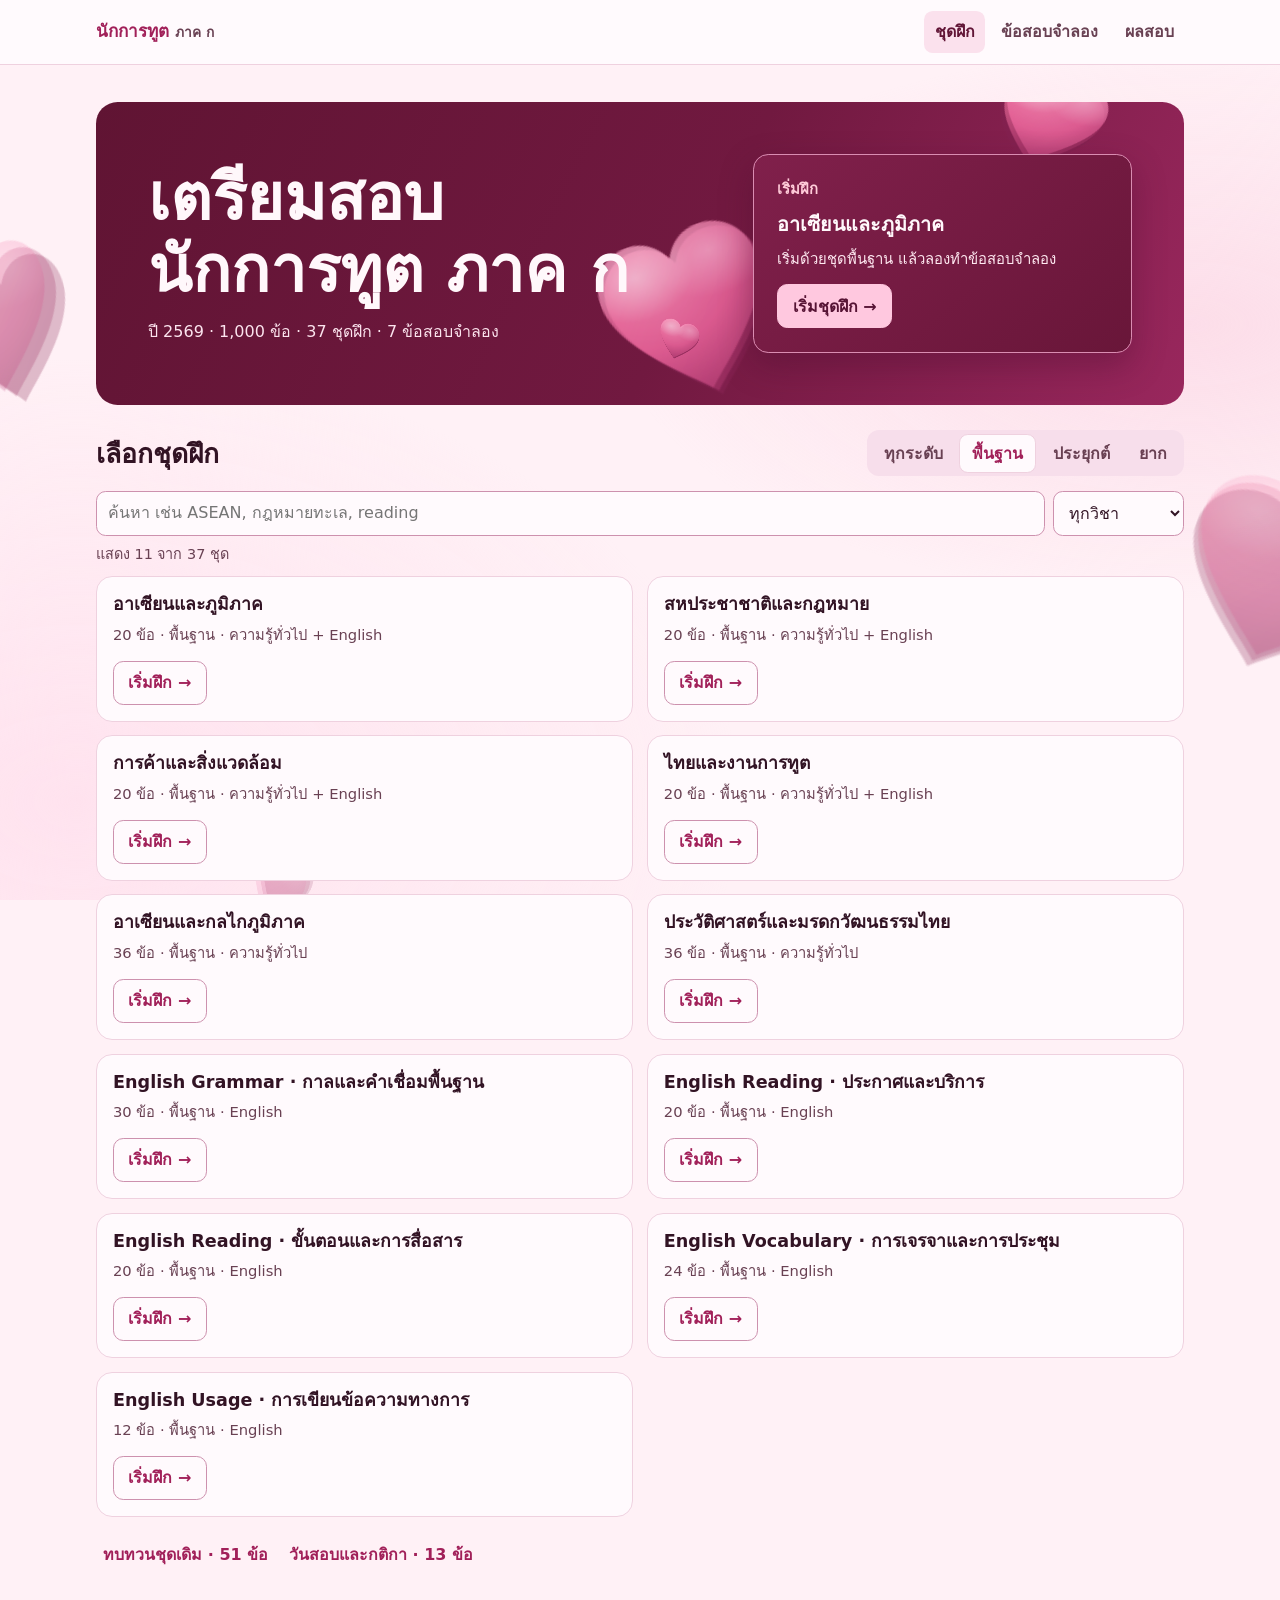
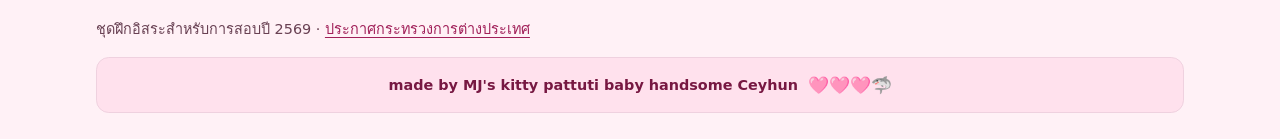
==== commit 65954802: "Add pink heart theme and audit question bank" ====
--- a/index.html
+++ b/index.html
@@ -5,32 +5,31 @@
   <meta name="viewport" content="width=device-width, initial-scale=1">
   <meta name="color-scheme" content="light">
   <meta name="description" content="แฟลชการ์ดและข้อสอบจำลองสำหรับการสอบนักการทูต ภาค ก ปี 2569">
-  <meta name="theme-color" content="#f6f4ed">
+  <meta name="theme-color" content="#fff1f6">
   <title>เตรียมสอบนักการทูต ภาค ก · 2569</title>
   <style>:root {
-  --background: #f6f4ed;
-  --surface: #fffefa;
-  --ink: #172b25;
-  --muted: #4a5e55;
-  --accent: #15543e;
-  --dark: #143a2d;
-  --line: #d6ded4;
-  --soft: #e1f0e5;
-  --amber: #f7e8c6;
-  --warning: #873f25;
+  --background: #fff1f6;
+  --surface: #fffafd;
+  --ink: #321324;
+  --muted: #694153;
+  --accent: #a12059;
+  --dark: #611536;
+  --line: #efd1df;
+  --soft: #fbe1ed;
+  --warning: #8b3035;
   --radius: 1rem;
   color-scheme: light;
 }
 * { box-sizing: border-box; }
 [hidden] { display: none !important; }
-body { margin: 0; background: var(--background); color: var(--ink); font: 16px/1.6 "DM Sans", "Noto Sans Thai", Thonburi, "Leelawadee UI", Tahoma, system-ui, sans-serif; }
+body { margin: 0; isolation: isolate; background: var(--background); color: var(--ink); font: 16px/1.6 "DM Sans", "Noto Sans Thai", Thonburi, "Leelawadee UI", Tahoma, system-ui, sans-serif; }
 .shell { width: min(68rem, calc(100% - 2.5rem)); margin-inline: auto; }
 main { min-height: 65vh; padding: clamp(1rem, 3vw, 2.3rem) 0; }
 button, select { font: inherit; }
 button { cursor: pointer; }
 button:disabled { opacity: .5; cursor: default; }
 a { color: var(--accent); text-underline-offset: .18em; overflow-wrap: anywhere; }
-:focus-visible { outline: 3px solid #2a8561; outline-offset: 3px; }
+:focus-visible { outline: 3px solid #b82b68; outline-offset: 3px; }
 .skip-link { position: fixed; z-index: 10; top: .75rem; left: .75rem; transform: translateY(-200%); padding: .5rem 1rem; border-radius: .4rem; background: var(--surface); }
 .skip-link:focus { transform: none; }
 h1, h2, h3, p { margin: 0; }
@@ -46,25 +45,26 @@
 .brand span { color: var(--muted); font-size: .86rem; }
 nav button { color: var(--muted); }
 nav button:hover, nav button[aria-current="page"], .text-button:hover { background: var(--soft); color: var(--dark); }
-.hero { display: grid; grid-template-columns: 1fr minmax(15rem, .68fr); gap: clamp(1.2rem, 4vw, 3rem); align-items: center; padding: clamp(1.4rem, 5vw, 3.25rem); border-radius: 1.35rem; background: var(--dark); color: #fffdf4; }
+.hero { display: grid; grid-template-columns: 1fr minmax(15rem, .68fr); gap: clamp(1.2rem, 4vw, 3rem); align-items: center; padding: clamp(1.4rem, 5vw, 3.25rem); border-radius: 1.35rem; background: linear-gradient(116deg, #601433 0%, #711940 55%, #99275d 100%); color: #fff8fb; position: relative; isolation: isolate; overflow: hidden; }
+.hero-copy, .hero-next { position: relative; z-index: 1; }
 .hero h1 { font-size: clamp(2rem, 6vw, 4rem); line-height: 1.13; }
-.hero-copy p { color: #cee1d3; margin-top: .8rem; }
-.hero-next { display: grid; justify-items: start; gap: .45rem; border: 1px solid #56776a; border-radius: .95rem; background: #20493a; padding: clamp(.9rem, 3vw, 1.45rem); }
+.hero-copy p { color: #fce4ee; margin-top: .8rem; }
+.hero-next { display: grid; justify-items: start; gap: .45rem; box-shadow: 0 .8rem 2rem #440c2c59; border: 1px solid #da8db2; border-radius: .95rem; background: linear-gradient(140deg, #80204b, #691639); padding: clamp(.9rem, 3vw, 1.45rem); }
 .hero-next strong { font-size: 1.23rem; }
-.hero-next p { color: #e0eee4; font-size: .93rem; }
-.hero-next .eyebrow { font-weight: 700; color: #f4e2ad; }
-.button { min-height: 2.75rem; border-radius: .64rem; background: var(--surface); border: 1px solid #a5b8a8; color: var(--accent); padding: .52rem .9rem; font-weight: 700; }
+.hero-next p { color: #ffe9f1; font-size: .93rem; }
+.hero-next .eyebrow { font-weight: 700; color: #ffccd9; }
+.button { min-height: 2.75rem; border-radius: .64rem; background: var(--surface); border: 1px solid #cd91ae; color: var(--accent); padding: .52rem .9rem; font-weight: 700; }
 .button:hover:not(:disabled) { background: var(--soft); }
 .primary { background: var(--accent); border-color: var(--accent); color: white; }
-.primary:hover:not(:disabled) { background: #10432f; }
-.hero-button { background: #f9eac5; color: #322d20; border-color: #f9eac5; margin-top: .35rem; }
-.hero-button:hover:not(:disabled) { background: #fff5dc; }
+.primary:hover:not(:disabled) { background: #801742; }
+.hero-button { background: #ffc8df; color: #561334; border-color: #ffc8df; margin-top: .35rem; }
+.hero-button:hover:not(:disabled) { background: #ffdfec; }
 .page-head, .section-head { margin-bottom: .9rem; }
 .page-head p { color: var(--muted); margin-top: .45rem; }
 .page-head.compact { display: grid; justify-items: start; gap: .45rem; }
 .page-head .text-button { padding-inline: .2rem; }
 .section-head { margin-top: 1.6rem; display: flex; flex-wrap: wrap; align-items: center; justify-content: space-between; gap: .6rem 1rem; }
-.segmented { display: inline-flex; flex-wrap: wrap; align-items: center; gap: .22rem; padding: .22rem; background: #e8ece5; border-radius: .75rem; }
+.segmented { display: inline-flex; flex-wrap: wrap; align-items: center; gap: .22rem; padding: .22rem; background: #f7deeb; border-radius: .75rem; }
 .segmented button { min-height: 2.45rem; padding: .32rem .75rem; color: var(--muted); background: transparent; border: 1px solid transparent; border-radius: .55rem; font-weight: 700; }
 .segmented button[aria-pressed="true"] { color: var(--accent); background: var(--surface); border-color: var(--line); }
 .segmented button:hover { color: var(--accent); }
@@ -86,7 +86,7 @@
 .exercise-meta { color: var(--muted); font-size: .93rem; margin-bottom: .75rem; }
 .exercise h2 { overflow-wrap: anywhere; margin-bottom: .85rem; }
 .exercise-actions { margin-top: 1rem; }
-progress { width: 100%; height: .55rem; accent-color: #2d7859; display: block; }
+progress { width: 100%; height: .55rem; accent-color: #b93270; display: block; }
 .quiz-progress { width: min(100%, 31rem); color: var(--muted); font-size: .93rem; }
 .quiz-progress progress { margin-top: .25rem; }
 .quiz-grid { display: grid; grid-template-columns: minmax(0, 1fr) 14rem; gap: .85rem; align-items: start; }
@@ -95,14 +95,14 @@
 .answer-map summary { font-weight: 700; }
 #question-map { display: grid; grid-template-columns: repeat(5, minmax(0, 1fr)); gap: .3rem; margin-top: .65rem; }
 .jump { padding: .2rem 0; min-height: 2.1rem; min-width: 0; border-radius: .42rem; border: 1px solid var(--line); background: var(--surface); color: var(--ink); }
-.jump.answered { background: var(--soft); border-color: #83a794; }
+.jump.answered { background: var(--soft); border-color: #c77c9f; }
 .jump[aria-current="step"] { background: var(--accent); color: white; }
 .option-group { margin: 0; padding: 0; border: 0; min-width: 0; }
 .option { display: flex; gap: .65rem; align-items: baseline; border: 1px solid var(--line); border-radius: .65rem; padding: .65rem .75rem; margin: .4rem 0; cursor: pointer; }
 .option input { margin: 0; flex: none; accent-color: var(--accent); }
-.option:hover, .option:has(input:checked) { background: #eaf3ec; border-color: #91a99a; }
-.option.correct { background: var(--soft); border-color: #83a794; }
-.option.incorrect { background: #faeee7; border-color: #c99783; }
+.option:hover, .option:has(input:checked) { background: #fce5f0; border-color: #cd8eac; }
+.option.correct { background: var(--soft); border-color: #c77c9f; }
+.option.incorrect { background: #fff0ed; border-color: #cc968e; }
 .option span, .answer p { overflow-wrap: anywhere; }
 .answer { border-top: 1px solid var(--line); margin-top: .8rem; padding-top: .8rem; }
 .answer p + p { margin-top: .3rem; }
@@ -144,7 +144,7 @@
   width: 100%;
   min-width: 0;
   padding: .5rem .7rem;
-  border: 1px solid #a5b8a8;
+  border: 1px solid #cd91ae;
   border-radius: .6rem;
   color: var(--ink);
   background: var(--surface);
@@ -158,15 +158,15 @@
   flex-wrap: wrap;
   gap: .6rem;
   margin-bottom: .85rem;
-  border: 1px solid #a8c2af;
+  border: 1px solid #da9cba;
   border-radius: var(--radius);
   background: var(--soft);
   padding: .9rem 1rem;
 }
 .passage {
-  background: #f5f5ed;
+  background: #fff0f7;
   border-radius: .6rem;
-  border-inline-start: 3px solid #9bb29e;
+  border-inline-start: 3px solid #cf8caf;
   padding: .75rem .9rem;
   margin: .65rem 0 .9rem;
   max-width: 75ch;
@@ -182,10 +182,101 @@
 
 #question-map { max-height: 18rem; overflow-y: auto; padding: .14rem .2rem .2rem; }
 #next-unanswered { font-size: .9rem; padding-inline: .15rem; }
+
+/* The moving layers sit behind the page and are excluded from interaction. */
+.heart-scene {
+  pointer-events: none;
+  overflow: hidden;
+  perspective: 45rem;
+}
+.heart-scene-page {
+  position: fixed;
+  inset: 0;
+  z-index: -1;
+  background: radial-gradient(ellipse at 93% 36%, #facbdd84, transparent 34%),
+              radial-gradient(ellipse at 6% 89%, #ffe2ee, transparent 39%);
+}
+.heart-scene-hero { position: absolute; inset: 0; }
+.heart {
+  --heart-path: path("M 60 113 C 54 105 5 71 5 39 C 5 20 18 8 35 8 C 46 8 55 14 60 24 C 65 14 74 8 85 8 C 102 8 115 20 115 39 C 115 71 66 105 60 113 Z");
+  --scale: 1;
+  --tilt: -12deg;
+  --depth-turn: -15deg;
+  --cycle: 12s;
+  --alpha: 1;
+  position: absolute;
+  width: 120px;
+  height: 120px;
+  transform-style: preserve-3d;
+  transform: scale(var(--scale)) rotateZ(var(--tilt)) rotateY(var(--depth-turn));
+  animation: heart-sway var(--cycle) ease-in-out infinite;
+  animation-delay: var(--delay, 0s);
+}
+.heart::before, .heart::after, .heart-face {
+  position: absolute;
+  inset: 0;
+  clip-path: var(--heart-path);
+  opacity: var(--alpha);
+}
+.heart::before, .heart::after { content: ""; }
+.heart::before {
+  background: #83214f;
+  transform: translate3d(1px, 8px, -10px);
+}
+.heart::after {
+  background: linear-gradient(130deg, #f2789f 5%, #b43d72 52%, #8c2656 88%);
+  transform: translate3d(1px, 4px, -3px);
+}
+.heart-face {
+  background: radial-gradient(ellipse 40px 29px at 28% 24%, #ffe0eecc, transparent 99%),
+              radial-gradient(ellipse 42px 30px at 72% 22%, #ffc2dbba, transparent 99%),
+              radial-gradient(ellipse 100px 100px at 36% 14%, #ff9bc0, #ec669c 62%, #b63f76 100%);
+  transform: translateZ(5px);
+}
+.heart-page-left { top: 29%; left: max(-68px, calc(50% - 44rem)); --scale: 1.36; --cycle: 17s; --delay: -3s; --alpha: .26; }
+.heart-page-right { top: 57%; right: max(-74px, calc(50% - 44rem)); --scale: 1.64; --tilt: 20deg; --cycle: 19s; --delay: -10s; --alpha: .26; }
+.heart-page-low { bottom: -39px; left: 17%; --scale: .62; --tilt: 23deg; --cycle: 13s; --delay: -7s; --alpha: .15; }
+.heart-hero-large { top: 49%; left: 49%; --scale: 1.52; --tilt: -19deg; --cycle: 11s; --delay: -3s; --alpha: .75; }
+.heart-hero-top { top: -41px; right: 7%; --scale: .82; --tilt: 24deg; --cycle: 10s; --delay: -6s; --alpha: .78; }
+.heart-hero-small { bottom: 2%; left: 48%; --scale: .35; --tilt: 13deg; --cycle: 8s; --delay: -4s; --alpha: .73; }
+@keyframes heart-sway {
+  0%, 100% { transform: translate3d(0, 0, 0) scale(var(--scale)) rotateZ(var(--tilt)) rotateY(var(--depth-turn)); }
+  50% { transform: translate3d(6px, -16px, 14px) scale(var(--scale)) rotateZ(calc(var(--tilt) + 9deg)) rotateY(16deg); }
+}
+.footer-credit {
+  display: flex;
+  justify-content: center;
+  align-items: center;
+  gap: .25rem .6rem;
+  flex-wrap: wrap;
+  text-align: center;
+  margin-top: 1rem;
+  padding: .85rem 1rem;
+  background: #ffe1ed;
+  border: 1px solid var(--line);
+  border-radius: .8rem;
+  color: #771842;
+  font-weight: 700;
+}
+.footer-emoji { white-space: nowrap; font-size: 1.06rem; }
+@media (max-width: 680px) {
+  .heart-hero-large { top: 11%; left: auto; right: -65px; --scale: 1.13; --alpha: .49; }
+  .heart-hero-top { top: -36px; right: -25px; --scale: .50; --alpha: .62; }
+  .heart-hero-small { bottom: -51px; left: 2%; --scale: .78; --alpha: .55; }
+  .heart-page-low { display: none; }
+}
+@media (prefers-reduced-motion: reduce) {
+  .heart { animation: none; }
+}
 </style>
 </head>
 <body>
   <a class="skip-link" href="#main">ข้ามไปยังเนื้อหา</a>
+  <div class="heart-scene heart-scene-page" aria-hidden="true">
+    <span class="heart heart-page-left"><span class="heart-face"></span></span>
+    <span class="heart heart-page-right"><span class="heart-face"></span></span>
+    <span class="heart heart-page-low"><span class="heart-face"></span></span>
+  </div>
   <header class="site-header">
     <div class="shell header-inner">
       <button type="button" class="brand" aria-label="หน้าแรก เตรียมสอบนักการทูต">นักการทูต <span>ภาค ก</span></button>
@@ -199,6 +290,11 @@
   <main id="main" class="shell" tabindex="-1">
     <section id="library" class="view">
       <header class="hero">
+        <div class="heart-scene heart-scene-hero" aria-hidden="true">
+          <span class="heart heart-hero-large"><span class="heart-face"></span></span>
+          <span class="heart heart-hero-top"><span class="heart-face"></span></span>
+          <span class="heart heart-hero-small"><span class="heart-face"></span></span>
+        </div>
         <div class="hero-copy">
           <h1>เตรียมสอบ<br>นักการทูต ภาค ก</h1>
           <p id="pack-count"></p>
@@ -302,8 +398,12 @@
   </main>
   <footer class="shell site-footer">
     <p>ชุดฝึกอิสระสำหรับการสอบปี 2569 · <a href="https://www.mfa.go.th/th/content/สอบนักการทูต2569" target="_blank" rel="noopener noreferrer">ประกาศกระทรวงการต่างประเทศ</a></p>
+    <p class="footer-credit" lang="en">
+      <span>made by MJ's kitty pattuti baby handsome Ceyhun</span>
+      <span class="footer-emoji" role="img" aria-label="three pink hearts and a shark">🩷🩷🩷🦈</span>
+    </p>
   </footer>
-  <script type="application/json" id="study-data">{"cards":{"set-1-th-01":{"id":"set-1-th-01","subject":"th","question":"ประเทศใดลงนามปฏิญญากรุงเทพในปี 2510 พร้อมกับไทย?","answer":"สิงคโปร์","options":["สิงคโปร์","เวียดนาม","บรูไน"],"explanation":"ไทย สิงคโปร์ มาเลเซีย อินโดนีเซีย และฟิลิปปินส์เป็นผู้ก่อตั้ง","refs":["bangkok"],"level":1},"set-1-th-02":{"id":"set-1-th-02","subject":"th","question":"ปฏิญญากรุงเทพมีความสำคัญอย่างไรต่ออาเซียน?","answer":"เป็นเอกสารก่อตั้งอาเซียน","options":["เป็นเอกสารก่อตั้งอาเซียน","เป็นความตกลงการค้าของ RCEP","เป็นเอกสารตั้งศาลระหว่างประเทศ"],"explanation":"ลงนามที่กรุงเทพฯ เมื่อ 8 สิงหาคม 2510","refs":["bangkok"],"level":1},"set-1-th-03":{"id":"set-1-th-03","subject":"th","question":"ถ้าวาระหลักคือการพัฒนาตลาดภูมิภาค ควรเชื่อมโยงกับเสาประชาคมใด?","answer":"ประชาคมเศรษฐกิจอาเซียน","options":["ประชาคมเศรษฐกิจอาเซียน","ประชาคมสังคมและวัฒนธรรมอาเซียน","ประชาคมการเมืองและความมั่นคงอาเซียน"],"explanation":"การรวมตัวทางเศรษฐกิจเป็นแกนของ AEC","refs":["charter"],"level":1},"set-1-th-04":{"id":"set-1-th-04","subject":"th","question":"เวทีใดเปิดให้คู่เจรจานอกภูมิภาคบางประเทศหารือประเด็นการเมืองและความมั่นคงร่วมกับอาเซียน?","answer":"ASEAN Regional Forum","options":["ASEAN Regional Forum","ASEAN Secretariat","ASEAN Intergovernmental Commission on Human Rights"],"explanation":"ARF เป็นเวทีหารือด้านการเมืองและความมั่นคง","refs":["external"],"level":1},"set-1-th-05":{"id":"set-1-th-05","subject":"th","question":"กรณีแผ่นดินไหวในประเทศสมาชิก หน่วยงานใดมีบทบาทประสานความช่วยเหลือด้านภัยพิบัติของอาเซียน?","answer":"AHA Centre","options":["AHA Centre","คณะกรรมการผู้แทนถาวรประจำอาเซียน","สำนักเลขาธิการ APEC"],"explanation":"AHA Centre เน้นการจัดการภัยพิบัติและการประสานการตอบสนองในภูมิภาค","refs":["aha"],"level":1},"set-1-th-06":{"id":"set-1-th-06","subject":"th","question":"สำนักเลขาธิการอาเซียนตั้งอยู่ที่ใด?","answer":"จาการ์ตา","options":["จาการ์ตา","กรุงเทพฯ","มะนิลา"],"explanation":"อินโดนีเซียเป็นที่ตั้งสำนักเลขาธิการ ตามข้อ 11 ของกฎบัตรอาเซียน","refs":["charter"],"level":1},"set-1-th-07":{"id":"set-1-th-07","subject":"th","question":"ภาษาใดเป็นภาษาทำงานของอาเซียนตามกฎบัตร?","answer":"ภาษาอังกฤษ","options":["ภาษาอังกฤษ","ภาษามลายู","ภาษาอินโดนีเซีย"],"explanation":"กฎบัตรอาเซียน ข้อ 34 กำหนดภาษาทำงานไว้","refs":["charter"],"level":1},"set-1-th-08":{"id":"set-1-th-08","subject":"th","question":"ข้อใดกล่าวถึงสถานะของอาเซียนตามกฎบัตรได้ถูกต้อง?","answer":"อาเซียนมีสภาพบุคคลตามกฎหมายในฐานะองค์การระหว่างรัฐบาล","options":["อาเซียนมีสภาพบุคคลตามกฎหมายในฐานะองค์การระหว่างรัฐบาล","อาเซียนมีฐานะเป็นหน่วยงานย่อยของสหประชาชาติ","อาเซียนคือสหพันธรัฐของเอเชียตะวันออกเฉียงใต้"],"explanation":"ข้อ 3 ระบุสภาพบุคคลของอาเซียนในฐานะองค์การระหว่างรัฐบาล","refs":["charter"],"level":1},"set-1-th-09":{"id":"set-1-th-09","subject":"th","question":"ประเทศใดเข้าอาเซียนภายหลังเวียดนาม?","answer":"กัมพูชา","options":["กัมพูชา","บรูไน","ฟิลิปปินส์"],"explanation":"เวียดนามเข้าในปี 2538 และกัมพูชาเข้าในปี 2542","refs":["members"],"level":1},"set-1-th-10":{"id":"set-1-th-10","subject":"th","question":"ASEAN Summit ประกอบด้วยผู้แทนระดับใด?","answer":"ประมุขแห่งรัฐหรือหัวหน้ารัฐบาลของประเทศสมาชิก","options":["ประมุขแห่งรัฐหรือหัวหน้ารัฐบาลของประเทศสมาชิก","ผู้แทนถาวรประจำอาเซียนเท่านั้น","เลขาธิการอาเซียนกับเอกอัครราชทูตคู่เจรจา"],"explanation":"ข้อ 7 กำหนดองค์ประกอบและให้เป็นองค์กรกำหนดนโยบายสูงสุดของอาเซียน","refs":["charter"],"level":1},"set-1-en-01":{"id":"set-1-en-01","subject":"en","question":"The ministers arrived ___ the conference center before noon.","answer":"at","options":["at","on","for"],"explanation":"Use “arrive at” for a specific place.","refs":[],"level":1},"set-1-en-02":{"id":"set-1-en-02","subject":"en","question":"The office ___ applications every weekday.","answer":"accepts","options":["accepts","accept","accepting"],"explanation":"“The office” is a singular subject in the simple present.","refs":[],"level":1},"set-1-en-03":{"id":"set-1-en-03","subject":"en","question":"The meeting ___ at 9 a.m. yesterday.","answer":"began","options":["began","has begun","begins"],"explanation":"A finished past time calls for the simple past.","refs":[],"level":1},"set-1-en-04":{"id":"set-1-en-04","subject":"en","question":"There ___ two copies of the report on the desk.","answer":"are","options":["are","is","has"],"explanation":"The noun phrase after “there” is plural.","refs":[],"level":1},"set-1-en-05":{"id":"set-1-en-05","subject":"en","question":"Which word best completes the sentence? “Please ___ the form before submitting it.”","answer":"complete","options":["complete","completion","completely"],"explanation":"“Please” introduces an imperative with a base verb.","refs":[],"level":1},"set-1-en-06":{"id":"set-1-en-06","subject":"en","question":"What does “annual” mean in “an annual summit”?","answer":"Held once a year","options":["Held once a year","Held once a month","Held only one time"],"explanation":"“Annual” describes something that occurs every year.","refs":[],"level":1},"set-1-en-07":{"id":"set-1-en-07","subject":"en","question":"The chair thanked the delegates ___ their cooperation.","answer":"for","options":["for","from","with"],"explanation":"The pattern is “thank someone for something.”","refs":[],"level":1},"set-1-en-08":{"id":"set-1-en-08","subject":"en","question":"Which sentence uses “both” and the verb correctly?","answer":"Both delegates signed the document.","options":["Both delegates signed the document.","Both delegate signed the document.","Both delegates has signed the document."],"explanation":"“Both” takes a plural count noun here.","refs":[],"level":1},"set-1-en-09":{"id":"set-1-en-09","subject":"en","question":"“The room can seat 40 people.” What does “seat” mean?","answer":"Provide seats for","options":["Provide seats for","Give directions to","Invite officially"],"explanation":"As a verb here, “seat” expresses capacity.","refs":[],"level":1},"set-1-en-10":{"id":"set-1-en-10","subject":"en","question":"“The public session begins at 10. Registration opens half an hour earlier.” When does registration open?","answer":"9:30","options":["9:30","10:30","9:00"],"explanation":"Subtract 30 minutes from 10:00.","refs":[],"level":1},"set-2-th-01":{"id":"set-2-th-01","subject":"th","question":"หน่วยงานใดเป็นองค์กรตุลาการหลักของสหประชาชาติ?","answer":"ศาลยุติธรรมระหว่างประเทศ (ICJ)","options":["ศาลยุติธรรมระหว่างประเทศ (ICJ)","ศาลอาญาระหว่างประเทศ (ICC)","ศาลอนุญาโตตุลาการถาวร (PCA)"],"explanation":"กฎบัตรสหประชาชาติ ข้อ 92 กำหนดสถานะของ ICJ","refs":["un"],"level":1},"set-2-th-02":{"id":"set-2-th-02","subject":"th","question":"ประเทศหนึ่งมีสมาชิกภาพใน UNGA โดยทั่วไปมีสิทธิออกเสียงกี่เสียง?","answer":"หนึ่งเสียง","options":["หนึ่งเสียง","ตามจำนวนประชากร","หนึ่งเสียงต่อคณะผู้แทนย่อย"],"explanation":"กฎบัตรข้อ 18 ให้สมาชิกสมัชชาใหญ่แต่ละประเทศมีหนึ่งเสียง","refs":["un"],"level":1},"set-2-th-03":{"id":"set-2-th-03","subject":"th","question":"ประเทศใดมีที่นั่งถาวรในคณะมนตรีความมั่นคง UN?","answer":"ฝรั่งเศส","options":["ฝรั่งเศส","เยอรมนี","ญี่ปุ่น"],"explanation":"ฝรั่งเศสเป็นหนึ่งใน P5 ร่วมกับจีน รัสเซีย สหราชอาณาจักร และสหรัฐฯ","refs":["un"],"level":1},"set-2-th-04":{"id":"set-2-th-04","subject":"th","question":"คณะมนตรีความมั่นคง UN มีสมาชิกทั้งหมดกี่ประเทศ?","answer":"15 ประเทศ","options":["15 ประเทศ","10 ประเทศ","5 ประเทศ"],"explanation":"มีสมาชิกถาวร 5 และสมาชิกไม่ถาวร 10","refs":["un"],"level":1},"set-2-th-05":{"id":"set-2-th-05","subject":"th","question":"องค์กรใดเป็นกลไกหลักด้านการหารือและประสานงานเศรษฐกิจและสังคมในระบบ UN?","answer":"ECOSOC","options":["ECOSOC","ICJ","คณะมนตรีภาวะทรัสตี"],"explanation":"ECOSOC ย่อมาจาก Economic and Social Council","refs":["un"],"level":1},"set-2-th-06":{"id":"set-2-th-06","subject":"th","question":"สนธิสัญญาที่ใช้กับงานด้านวีซ่าและการช่วยเหลือคนชาติในต่างประเทศโดยตรงคือฉบับใด?","answer":"อนุสัญญากรุงเวียนนาว่าด้วยความสัมพันธ์ทางกงสุล ค.ศ. 1963","options":["อนุสัญญากรุงเวียนนาว่าด้วยความสัมพันธ์ทางกงสุล ค.ศ. 1963","อนุสัญญากรุงเวียนนาว่าด้วยความสัมพันธ์ทางการทูต ค.ศ. 1961","อนุสัญญากรุงเวียนนาว่าด้วยกฎหมายสนธิสัญญา ค.ศ. 1969"],"explanation":"หน้าที่กงสุลอยู่ในข้อ 5 ของอนุสัญญา ค.ศ. 1963","refs":["consular"],"level":1},"set-2-th-07":{"id":"set-2-th-07","subject":"th","question":"ข้อใดเป็นตัวอย่างการระงับข้อพิพาทโดยสันติภายใต้กฎบัตร UN?","answer":"การไกล่เกลี่ย","options":["การไกล่เกลี่ย","การยึดทรัพย์ทางเศรษฐกิจโดยอัตโนมัติ","การตัดความสัมพันธ์ทางทูต"],"explanation":"ข้อ 33 ระบุวิธี เช่น เจรจา ไกล่เกลี่ย อนุญาโตตุลาการ และการระงับข้อพิพาททางศาล","refs":["un"],"level":1},"set-2-th-08":{"id":"set-2-th-08","subject":"th","question":"กฎหมายทะเลระหว่างประเทศฉบับใดกำหนดกรอบเรื่องทะเลอาณาเขตและเขตเศรษฐกิจจำเพาะ?","answer":"UNCLOS","options":["UNCLOS","UNFCCC","อนุสัญญาว่าด้วยความหลากหลายทางชีวภาพ"],"explanation":"UNCLOS คืออนุสัญญาสหประชาชาติว่าด้วยกฎหมายทะเล","refs":["sea"],"level":1},"set-2-th-09":{"id":"set-2-th-09","subject":"th","question":"รัฐชายฝั่งกำหนดความกว้างทะเลอาณาเขตได้ไม่เกินเท่าใดจากเส้นฐาน?","answer":"12 ไมล์ทะเล","options":["12 ไมล์ทะเล","24 ไมล์ทะเล","200 ไมล์ทะเล"],"explanation":"ข้อ 3 ของ UNCLOS กำหนดเพดาน 12 ไมล์ทะเล","refs":["sea"],"level":1},"set-2-th-10":{"id":"set-2-th-10","subject":"th","question":"เอกสิทธิ์และความคุ้มกันทางการทูตมุ่งให้เกิดผลใด?","answer":"ให้คณะผู้แทนทางการทูตปฏิบัติหน้าที่ได้อย่างมีประสิทธิภาพ","options":["ให้คณะผู้แทนทางการทูตปฏิบัติหน้าที่ได้อย่างมีประสิทธิภาพ","ยกเว้นหน้าที่เคารพกฎหมายของรัฐผู้รับ","โอนอำนาจตุลาการของรัฐผู้รับไปยังรัฐผู้ส่งทั้งหมด"],"explanation":"อารัมภบทของอนุสัญญา ค.ศ. 1961 อธิบายวัตถุประสงค์ด้านการทำหน้าที่ของคณะผู้แทน","refs":["vienna"],"level":1},"set-2-en-01":{"id":"set-2-en-01","subject":"en","question":"Please send the documents ___ Friday at the latest.","answer":"by","options":["by","since","during"],"explanation":"“By” sets the latest acceptable time.","refs":[],"level":1},"set-2-en-02":{"id":"set-2-en-02","subject":"en","question":"Choose the natural phrase. “The embassy ___ assistance to stranded travelers.”","answer":"provided","options":["provided","performed","committed"],"explanation":"“Provide assistance” is the usual collocation.","refs":[],"level":1},"set-2-en-03":{"id":"set-2-en-03","subject":"en","question":"The organization works ___ governments to improve access to services.","answer":"with","options":["with","at","during"],"explanation":"Here “with” identifies partners.","refs":[],"level":1},"set-2-en-04":{"id":"set-2-en-04","subject":"en","question":"The members ___ their decision after a short break.","answer":"announced","options":["announced","announcement","announcing"],"explanation":"The sentence needs a finite verb.","refs":[],"level":1},"set-2-en-05":{"id":"set-2-en-05","subject":"en","question":"Which word best fits? “The parties reached an ___ after two days of talks.”","answer":"agreement","options":["agreement","agree","agreeable"],"explanation":"The article “an” introduces a singular noun.","refs":[],"level":1},"set-2-en-06":{"id":"set-2-en-06","subject":"en","question":"“The copies are identical.” What does “identical” mean?","answer":"Exactly the same","options":["Exactly the same","Equally important","Related but different"],"explanation":"“Identical” stresses sameness.","refs":[],"level":1},"set-2-en-07":{"id":"set-2-en-07","subject":"en","question":"Which sentence keeps the meaning of “The office is closed on Sundays”?","answer":"The office does not open on Sundays.","options":["The office does not open on Sundays.","The office is closed until Sunday.","The office closes only at noon on Sundays."],"explanation":"The sentence describes a recurring Sunday closure.","refs":[],"level":1},"set-2-en-08":{"id":"set-2-en-08","subject":"en","question":"Choose “fewer” or “less.” “The second round attracted ___ applicants.”","answer":"fewer","options":["fewer","less","least"],"explanation":"Use “fewer” with plural count nouns in formal usage.","refs":[],"level":1},"set-2-en-09":{"id":"set-2-en-09","subject":"en","question":"“Applicants must show an original ID. Photocopies will not be accepted.” What is required?","answer":"The original ID","options":["The original ID","Any printed copy","A photo of the ID on a phone"],"explanation":"The text expressly requires the original.","refs":[],"level":1},"set-2-en-10":{"id":"set-2-en-10","subject":"en","question":"Which request is most appropriate in a formal email?","answer":"Could you please confirm receipt of the documents?","options":["Could you please confirm receipt of the documents?","You need to tell me you got those papers ASAP.","Got the papers or what?"],"explanation":"The first version is clear and courteous.","refs":[],"level":1},"set-3-th-01":{"id":"set-3-th-01","subject":"th","question":"มาตรการใดเป็นภาษีศุลกากรนำเข้า?","answer":"เรียกเก็บร้อยละ 10 ของมูลค่าสินค้านำเข้า","options":["เรียกเก็บร้อยละ 10 ของมูลค่าสินค้านำเข้า","จำกัดการนำเข้ารวมที่ 10,000 ตันต่อปี","กำหนดฉลากคำเตือนให้สินค้าทุกแหล่งผลิต"],"explanation":"ภาษีศุลกากรเป็นการเรียกเก็บอากร ส่วนโควตาจำกัดปริมาณ","refs":["wtoGloss"],"level":1},"set-3-th-02":{"id":"set-3-th-02","subject":"th","question":"ข้อใดเป็นตัวอย่างของโควตานำเข้า?","answer":"กำหนดเพดานปริมาณนำเข้ารายปี","options":["กำหนดเพดานปริมาณนำเข้ารายปี","ลดอากรสำหรับสินค้าตามพิกัด","เปลี่ยนวิธีคำนวณมูลค่าศุลกากร"],"explanation":"โควตากำกับปริมาณสินค้าที่อนุญาตให้นำเข้า","refs":["wtoGloss"],"level":1},"set-3-th-03":{"id":"set-3-th-03","subject":"th","question":"FTA ย่อมาจากอะไร?","answer":"Free Trade Agreement","options":["Free Trade Agreement","Foreign Tax Arrangement","Financial Transparency Accord"],"explanation":"คือความตกลงการค้าเสรีระหว่างคู่ภาคี","refs":["rcep"],"level":1},"set-3-th-04":{"id":"set-3-th-04","subject":"th","question":"สมาชิก APEC ใช้คำเรียกรวมว่าอะไร?","answer":"เขตเศรษฐกิจสมาชิก","options":["เขตเศรษฐกิจสมาชิก","รัฐภาคีสนธิสัญญา APEC","เขตศุลกากรเดียว"],"explanation":"APEC ใช้คำว่า member economies","refs":["apec"],"level":1},"set-3-th-05":{"id":"set-3-th-05","subject":"th","question":"ข้อใดเป็นงานหลักของ IMF?","answer":"ติดตามนโยบายเศรษฐกิจและสนับสนุนเสถียรภาพทางการเงิน","options":["ติดตามนโยบายเศรษฐกิจและสนับสนุนเสถียรภาพทางการเงิน","วินิจฉัยคดีละเมิดกฎหมายทะเล","ออกใบรับรองถิ่นกำเนิดสินค้า"],"explanation":"IMF ทำงานด้านการติดตาม ให้ความช่วยเหลือทางการเงิน และเสริมขีดความสามารถ","refs":["imf"],"level":1},"set-3-th-06":{"id":"set-3-th-06","subject":"th","question":"ถ้าค่าเงินเปลี่ยนจาก 35 เป็น 37 บาทต่อดอลลาร์ บาทเปลี่ยนอย่างไรเมื่อเทียบกับดอลลาร์?","answer":"เงินบาทอ่อนค่า","options":["เงินบาทอ่อนค่า","เงินบาทแข็งค่า","สรุปทิศทางไม่ได้แม้หน่วยเท่าเดิม"],"explanation":"ต้องใช้เงินบาทมากขึ้นเพื่อซื้อหนึ่งดอลลาร์","refs":["fx"],"level":1},"set-3-th-07":{"id":"set-3-th-07","subject":"th","question":"ความตกลงปารีสเกี่ยวข้องกับประเด็นใดโดยตรง?","answer":"การเปลี่ยนแปลงสภาพภูมิอากาศ","options":["การเปลี่ยนแปลงสภาพภูมิอากาศ","การจัดสรรโควตาประมงทุกมหาสมุทร","การระงับข้อพิพาทการค้าระหว่างประเทศ"],"explanation":"ความตกลงเป็นกรอบความร่วมมือด้านภูมิอากาศภายใต้ UNFCCC","refs":["paris"],"level":1},"set-3-th-08":{"id":"set-3-th-08","subject":"th","question":"โครงการยกระดับเขื่อนป้องกันน้ำท่วมเมืองชายฝั่งเป็นตัวอย่างของอะไร?","answer":"การปรับตัวต่อผลกระทบจากสภาพภูมิอากาศ","options":["การปรับตัวต่อผลกระทบจากสภาพภูมิอากาศ","การกำหนดราคาคาร์บอน","การลดก๊าซจากการผลิตไฟฟ้า"],"explanation":"เป้าหมายของมาตรการคือรับมือผลกระทบจากน้ำท่วม","refs":["paris"],"level":1},"set-3-th-09":{"id":"set-3-th-09","subject":"th","question":"การเปลี่ยนไปใช้ไฟฟ้าจากพลังงานสะอาดเพื่อลดการปล่อยเป็นตัวอย่างของอะไร?","answer":"การลดการปล่อยก๊าซเรือนกระจก","options":["การลดการปล่อยก๊าซเรือนกระจก","การปรับตัวต่อระดับน้ำทะเลสูงขึ้น","การประเมินความเสียหายหลังเกิดภัย"],"explanation":"การลดการปล่อยเรียกว่า mitigation ในบริบทภูมิอากาศ","refs":["paris"],"level":1},"set-3-th-10":{"id":"set-3-th-10","subject":"th","question":"SDG 13 กล่าวถึงเรื่องใด?","answer":"การรับมือการเปลี่ยนแปลงสภาพภูมิอากาศ","options":["การรับมือการเปลี่ยนแปลงสภาพภูมิอากาศ","การขจัดความยากจน","ความเสมอภาคระหว่างเพศ"],"explanation":"SDG 13 คือ Climate Action ส่วนอีกสองเรื่องอยู่ใน SDG 1 และ 5","refs":["sdg"],"level":1},"set-3-en-01":{"id":"set-3-en-01","subject":"en","question":"Imports rose ___ 5 percent last year.","answer":"by","options":["by","with","at"],"explanation":"“Rose by” gives the amount of change.","refs":[],"level":1},"set-3-en-02":{"id":"set-3-en-02","subject":"en","question":"The price rose from $10 ___ $12.","answer":"to","options":["to","at","for"],"explanation":"“From … to” identifies starting and ending values.","refs":[],"level":1},"set-3-en-03":{"id":"set-3-en-03","subject":"en","question":"What does “shortage” mean?","answer":"An insufficient supply","options":["An insufficient supply","A higher price than expected","A delay in repayment"],"explanation":"A shortage occurs when supply is insufficient for a need.","refs":[],"level":1},"set-3-en-04":{"id":"set-3-en-04","subject":"en","question":"“Trade declined because demand fell.” Which relationship is stated?","answer":"Falling demand was the reason for the decline.","options":["Falling demand was the reason for the decline.","The decline caused demand to rise.","Both happened at the same time but no cause is stated."],"explanation":"“Because” introduces the stated reason.","refs":[],"level":1},"set-3-en-05":{"id":"set-3-en-05","subject":"en","question":"Which word fits? “The report includes an ___ of the costs.”","answer":"estimate","options":["estimate","estimating","estimated"],"explanation":"“An estimate” is an approximate calculation.","refs":[],"level":1},"set-3-en-06":{"id":"set-3-en-06","subject":"en","question":"The city introduced a plan ___ reduce flood damage.","answer":"to","options":["to","for","because"],"explanation":"A to-infinitive expresses the plan’s purpose here.","refs":[],"level":1},"set-3-en-07":{"id":"set-3-en-07","subject":"en","question":"Which word means the opposite of “temporary”?","answer":"permanent","options":["permanent","available","gradual"],"explanation":"Temporary is limited in duration. Permanent is lasting.","refs":[],"level":1},"set-3-en-08":{"id":"set-3-en-08","subject":"en","question":"Which version uses “apply” correctly?","answer":"The new rules apply to all suppliers.","options":["The new rules apply to all suppliers.","The new rules apply all suppliers.","The new rules applies to all suppliers."],"explanation":"Use “apply to” with the group subject to a rule.","refs":[],"level":1},"set-3-en-09":{"id":"set-3-en-09","subject":"en","question":"“Exports fell in April but recovered in May.” What does “recovered” suggest?","answer":"They rose again after falling.","options":["They rose again after falling.","They fell for a second month.","They stayed exactly the same."],"explanation":"“Recover” indicates a return toward an earlier level.","refs":[],"level":1},"set-3-en-10":{"id":"set-3-en-10","subject":"en","question":"“The fee is waived for students.” What does that mean?","answer":"Students do not have to pay the fee.","options":["Students do not have to pay the fee.","Students must pay in advance.","Students receive a larger fee."],"explanation":"To waive a fee is to give up the requirement to pay it.","refs":[],"level":1},"set-4-th-01":{"id":"set-4-th-01","subject":"th","question":"หน่วยงานใดรับผิดชอบงานหนังสือเดินทางในกระทรวงการต่างประเทศ?","answer":"กรมการกงสุล","options":["กรมการกงสุล","กรมพิธีการทูต","กรมองค์การระหว่างประเทศ"],"explanation":"งานหนังสือเดินทางอยู่ในภารกิจด้านกงสุล","refs":["thaiConsul"],"level":1},"set-4-th-02":{"id":"set-4-th-02","subject":"th","question":"เมื่อคนไทยในต่างประเทศต้องการความช่วยเหลือฉุกเฉินจากทางการไทย ควรติดต่อหน่วยงานใด?","answer":"สถานเอกอัครราชทูตหรือสถานกงสุลไทยที่รับผิดชอบพื้นที่","options":["สถานเอกอัครราชทูตหรือสถานกงสุลไทยที่รับผิดชอบพื้นที่","สำนักงานเลขาธิการ UN ที่อยู่ใกล้ที่สุด","สถานทูตของประเทศนั้นในกรุงเทพฯ เท่านั้น"],"explanation":"สถานทูตและสถานกงสุลไทยเป็นช่องทางสำหรับความช่วยเหลือกงสุลในพื้นที่","refs":["thaiConsul"],"level":1},"set-4-th-03":{"id":"set-4-th-03","subject":"th","question":"ภารกิจใดสัมพันธ์กับกรมสนธิสัญญาและกฎหมายโดยตรงที่สุด?","answer":"พิจารณาประเด็นกฎหมายระหว่างประเทศที่เกี่ยวข้องกับสนธิสัญญา","options":["พิจารณาประเด็นกฎหมายระหว่างประเทศที่เกี่ยวข้องกับสนธิสัญญา","ออกหนังสือเดินทางทั่วไป","ประสานการจัดลำดับอาวุโสในพิธีการทูต"],"explanation":"กรมนี้มีภารกิจด้านสนธิสัญญาและกฎหมายระหว่างประเทศ","refs":["thaiTreaty"],"level":1},"set-4-th-04":{"id":"set-4-th-04","subject":"th","question":"กรณีผู้แทนไทยไปเจรจากับรัฐบาลประเทศเดียว จัดเป็นการหารือแบบใด?","answer":"ทวิภาคี","options":["ทวิภาคี","ไตรภาคี","พหุภาคีในกรอบองค์การระหว่างประเทศ"],"explanation":"ทวิภาคีหมายถึงการดำเนินงานระหว่างสองฝ่าย","refs":["myanmar"],"level":1},"set-4-th-05":{"id":"set-4-th-05","subject":"th","question":"ไทยใช้ชื่อใดในช่วงเข้าเป็นสมาชิกสหประชาชาติเมื่อปี 1946?","answer":"สยาม","options":["สยาม","ราชอาณาจักรอยุธยา","ประเทศไทยในชื่อภาษาอังกฤษว่า Thai Federation"],"explanation":"เอกสารสมัชชาใหญ่ใช้ชื่อ Siam","refs":["thaiun"],"level":1},"set-4-th-06":{"id":"set-4-th-06","subject":"th","question":"เมืองประวัติศาสตร์ใดเป็นอดีตราชธานีของสยามและขึ้นทะเบียนเป็นมรดกโลก?","answer":"พระนครศรีอยุธยา","options":["พระนครศรีอยุธยา","ลพบุรี","พิษณุโลก"],"explanation":"UNESCO ขึ้นทะเบียน Historic City of Ayutthaya ในปี 1991","refs":["ayutthaya"],"level":1},"set-4-th-07":{"id":"set-4-th-07","subject":"th","question":"สงกรานต์ได้รับการขึ้นทะเบียนโดย UNESCO ในฐานะอะไร?","answer":"ประเพณีปีใหม่ไทยในบัญชีมรดกวัฒนธรรมที่จับต้องไม่ได้","options":["ประเพณีปีใหม่ไทยในบัญชีมรดกวัฒนธรรมที่จับต้องไม่ได้","โบราณสถานในบัญชีมรดกโลก","เขตสงวนชีวมณฑล"],"explanation":"การขึ้นทะเบียนเป็นการรับรององค์ประกอบของวัฒนธรรมที่มีชีวิต","refs":["songkran"],"level":1},"set-4-th-08":{"id":"set-4-th-08","subject":"th","question":"ข้อใดเป็นงานกงสุลที่เห็นได้ชัด?","answer":"ช่วยประสานงานเมื่อคนชาติทำหนังสือเดินทางสูญหาย","options":["ช่วยประสานงานเมื่อคนชาติทำหนังสือเดินทางสูญหาย","เจรจาร่างมติคณะมนตรีความมั่นคง","ออกเสียงแทนรัฐอื่นในองค์การระหว่างประเทศ"],"explanation":"งานด้านเอกสารเดินทางและความช่วยเหลือคนชาติเป็นหน้าที่กงสุล","refs":["consular"],"level":1},"set-4-th-09":{"id":"set-4-th-09","subject":"th","question":"ในการเข้าพบรัฐบาลต่างประเทศเพื่อเจรจาความร่วมมือ ผู้แทนทางการทูตทำหน้าที่ใด?","answer":"เจรจากับรัฐบาลรัฐผู้รับในนามรัฐผู้ส่ง","options":["เจรจากับรัฐบาลรัฐผู้รับในนามรัฐผู้ส่ง","ใช้อำนาจพิจารณาคดีของรัฐผู้รับ","ทำหน้าที่ผู้แทนรัฐบาลรัฐผู้รับ"],"explanation":"การเป็นผู้แทนและการเจรจาอยู่ในข้อ 3 ของอนุสัญญา ค.ศ. 1961","refs":["vienna"],"level":1},"set-4-th-10":{"id":"set-4-th-10","subject":"th","question":"ราชการส่วนใดในกระทรวงการต่างประเทศเกี่ยวข้องกับงานสหประชาชาติโดยตรงที่สุด?","answer":"กรมองค์การระหว่างประเทศ","options":["กรมองค์การระหว่างประเทศ","กรมพิธีการทูต","กรมการกงสุล"],"explanation":"กรมองค์การระหว่างประเทศรับผิดชอบงานภายใต้กรอบพหุภาคี เช่น UN และสิทธิมนุษยชน","refs":["thaiIO"],"level":1},"set-4-en-01":{"id":"set-4-en-01","subject":"en","question":"Which option is an appropriate opening to a formal written request?","answer":"I am writing to request further information about the program.","options":["I am writing to request further information about the program.","Hey, send me the program stuff.","You should have sent the information already."],"explanation":"The first version states a clear purpose in a formal register.","refs":[],"level":1},"set-4-en-02":{"id":"set-4-en-02","subject":"en","question":"The documents ___ ready for collection.","answer":"are","options":["are","is","was"],"explanation":"“Documents” is plural.","refs":[],"level":1},"set-4-en-03":{"id":"set-4-en-03","subject":"en","question":"Each applicant must bring ___ own pen. Choose the gender-neutral option.","answer":"their","options":["their","them","theirs"],"explanation":"Singular “their” functions as a possessive determiner.","refs":[],"level":1},"set-4-en-04":{"id":"set-4-en-04","subject":"en","question":"“The consultation was postponed.” What happened?","answer":"It was moved to a later time.","options":["It was moved to a later time.","It was canceled permanently.","It took place earlier than planned."],"explanation":"“Postpone” means reschedule to a later time.","refs":[],"level":1},"set-4-en-05":{"id":"set-4-en-05","subject":"en","question":"The team reviewed the draft ___ making changes.","answer":"before","options":["before","despite of","because of it"],"explanation":"“Before” can take an -ing clause.","refs":[],"level":1},"set-4-en-06":{"id":"set-4-en-06","subject":"en","question":"Choose the correct spelling.","answer":"accommodation","options":["accommodation","accomodation","acommodation"],"explanation":"“Accommodation” has double c and double m.","refs":[],"level":1},"set-4-en-07":{"id":"set-4-en-07","subject":"en","question":"The minister ___ speech was televised arrived early.","answer":"whose","options":["whose","which","whom"],"explanation":"“Whose” marks possession: the minister’s speech.","refs":[],"level":1},"set-4-en-08":{"id":"set-4-en-08","subject":"en","question":"What does “brief” mean in “a brief meeting”?","answer":"Short","options":["Short","Confidential","Mandatory"],"explanation":"Here “brief” describes duration.","refs":[],"level":1},"set-4-en-09":{"id":"set-4-en-09","subject":"en","question":"“The queue was shorter after a second desk opened.” Which event happened first?","answer":"A second desk opened.","options":["A second desk opened.","The queue became shorter.","The first desk closed."],"explanation":"“After” places the shorter queue later.","refs":[],"level":1},"set-4-en-10":{"id":"set-4-en-10","subject":"en","question":"The embassy said it would reply ___ two working days. Which preposition means before the end of that period?","answer":"within","options":["within","beyond","throughout"],"explanation":"“Within” sets an outside time limit.","refs":[],"level":1},"set-5-th-01":{"id":"set-5-th-01","subject":"th","question":"หากสมาชิกอาเซียนยังเห็นต่าง และยังไม่มีฉันทามติ ข้อ 20 เปิดช่องทางใด?","answer":"ที่ประชุมสุดยอดอาเซียนอาจกำหนดวิธีตัดสินเรื่องนั้น","options":["ที่ประชุมสุดยอดอาเซียนอาจกำหนดวิธีตัดสินเรื่องนั้น","ใช้เสียงข้างมากโดยอัตโนมัติทันที","ให้เลขาธิการลงชี้ขาดด้วยตนเอง"],"explanation":"ข้อ 20(2) ให้อำนาจที่ประชุมสุดยอดพิจารณาวิธีตัดสิน","refs":["charter"],"level":2},"set-5-th-02":{"id":"set-5-th-02","subject":"th","question":"การแต่งตั้งผู้แทนพิเศษในฉันทามติ 5 ข้อมีบทบาทหลักอย่างไร?","answer":"อำนวยการหารือระหว่างฝ่ายที่เกี่ยวข้อง","options":["อำนวยการหารือระหว่างฝ่ายที่เกี่ยวข้อง","ลงมติมาตรการบังคับโดยลำพัง","รับรองรัฐบาลชั่วคราวในนามทุกประเทศ"],"explanation":"ผู้แทนพิเศษช่วยอำนวยกระบวนการเจรจา","refs":["five"],"level":2},"set-5-th-03":{"id":"set-5-th-03","subject":"th","question":"หากประเทศคู่เจรจานอกอาเซียนเข้าร่วมเวทีภูมิภาคบางกรอบ การเข้าร่วมบอกอะไรเกี่ยวกับสถานะสมาชิกอาเซียน?","answer":"สถานะคู่เจรจาแยกจากสถานะสมาชิกตามกฎบัตร","options":["สถานะคู่เจรจาแยกจากสถานะสมาชิกตามกฎบัตร","คู่เจรจาได้รับสถานะสมาชิกพร้อมสิทธิออกเสียงทันที","คู่เจรจาคือประเทศผู้ก่อตั้งโดยปริยาย"],"explanation":"กฎบัตรแยกกระบวนการรับสมาชิกออกจากความสัมพันธ์ภายนอก","refs":["charter"],"level":2},"set-5-th-04":{"id":"set-5-th-04","subject":"th","question":"งานแลกเปลี่ยนข้อมูลวิจัยด้านสาธารณสุขระดับภูมิภาคสอดคล้องกับเสาประชาคมใดโดยตรงที่สุด?","answer":"สังคมและวัฒนธรรม","options":["สังคมและวัฒนธรรม","เศรษฐกิจ","การเมืองและความมั่นคง"],"explanation":"การพัฒนามนุษย์และสาธารณสุขอยู่ในมิติสังคมและวัฒนธรรม","refs":["charter"],"level":2},"set-5-th-05":{"id":"set-5-th-05","subject":"th","question":"ตลาดภูมิภาคที่มีการประสานมาตรฐานช่วยลดอุปสรรคอะไรได้โดยตรง?","answer":"ภาระการทดสอบหรือรับรองซ้ำในบางกรณี","options":["ภาระการทดสอบหรือรับรองซ้ำในบางกรณี","ความผันผวนของอัตราแลกเปลี่ยนทั้งหมด","ข้อกำหนดให้ต้องยื่นเอกสารการค้าในทุกกรณี"],"explanation":"การประสานหรือยอมรับมาตรฐานช่วยลดต้นทุนที่เกิดจากข้อกำหนดซ้ำซ้อน","refs":["wtoGloss"],"level":2},"set-5-th-06":{"id":"set-5-th-06","subject":"th","question":"เมื่อไทยเป็นเจ้าภาพ APEC และผลักดัน Bangkok Goals on BCG ข้อใดระบุปีและเวทีถูกต้อง?","answer":"ปี 2565 ในกรอบ APEC","options":["ปี 2565 ในกรอบ APEC","ปี 2565 ในกรอบ UNGA","ปี 2566 ในกรอบ WTO"],"explanation":"เป้าหมายกรุงเทพฯ เป็นผลจากการเป็นเจ้าภาพ APEC ของไทยในปี 2022","refs":["bcg"],"level":2},"set-5-th-07":{"id":"set-5-th-07","subject":"th","question":"เมื่อกฎหมายอาเซียนถูกใช้ในระดับประเทศ ข้อ 5(2) ของกฎบัตรกล่าวถึงหน้าที่ใด?","answer":"สมาชิกใช้มาตรการที่จำเป็น รวมทั้งกฎหมายภายในที่เหมาะสม เพื่อปฏิบัติตามพันธกรณี","options":["สมาชิกใช้มาตรการที่จำเป็น รวมทั้งกฎหมายภายในที่เหมาะสม เพื่อปฏิบัติตามพันธกรณี","เลขาธิการอาเซียนออกกฎหมายภายในให้สมาชิกได้โดยตรง","สมาชิกทุกประเทศต้องใช้ประมวลกฎหมายฉบับเดียวกัน"],"explanation":"สมาชิกมีความรับผิดชอบในการดำเนินการภายในประเทศ","refs":["charter"],"level":2},"set-5-th-08":{"id":"set-5-th-08","subject":"th","question":"กรอบ ASEAN Community Vision 2045 มีหน้าที่โดยหลักอย่างไร?","answer":"เป็นกรอบวิสัยทัศน์ระยะยาวของประชาคมอาเซียน","options":["เป็นกรอบวิสัยทัศน์ระยะยาวของประชาคมอาเซียน","เป็นวิธีคิดภาษีศุลกากรสำหรับสินค้าเฉพาะรายการ","เป็นความตกลงเขตแดนระหว่างไทยกับประเทศเพื่อนบ้าน"],"explanation":"วิสัยทัศน์กำหนดทิศทางร่วมระดับประชาคมถึงปี 2045","refs":["vision"],"level":2},"set-5-th-09":{"id":"set-5-th-09","subject":"th","question":"หากผู้นำต้องการหารือยุทธศาสตร์ภูมิภาคกับคู่เจรจาระดับผู้นำ เวทีใดเหมาะกว่า ARF?","answer":"East Asia Summit","options":["East Asia Summit","ASEAN Secretariat","AHA Centre"],"explanation":"EAS เป็นเวทีหารือระดับผู้นำด้านประเด็นยุทธศาสตร์","refs":["external"],"level":2},"set-5-th-10":{"id":"set-5-th-10","subject":"th","question":"ในกรณีภัยพิบัติ กลไก AHA Centre ควรเข้าใจอย่างไร?","answer":"ทำหน้าที่ประสานความร่วมมือและการสนับสนุนในภูมิภาค","options":["ทำหน้าที่ประสานความร่วมมือและการสนับสนุนในภูมิภาค","รับอำนาจบริหารราชการของพื้นที่ประสบภัย","กำหนดข้อยกเว้นภาษีให้สินค้านำเข้าทุกประเทศ"],"explanation":"ศูนย์สนับสนุนการประสานงานและการตอบสนองร่วม","refs":["aha"],"level":2},"set-5-en-01":{"id":"set-5-en-01","subject":"en","question":"Choose the most precise connector. “The timetable was feasible. ___, several delegations objected to the short notice.”","answer":"Nevertheless","options":["Nevertheless","Consequently","For instance"],"explanation":"The second sentence contrasts with the first.","refs":[],"level":2},"set-5-en-02":{"id":"set-5-en-02","subject":"en","question":"The members were invited to comment ___ the revised proposal.","answer":"on","options":["on","of","by"],"explanation":"“Comment on” introduces the subject of a comment.","refs":[],"level":2},"set-5-en-03":{"id":"set-5-en-03","subject":"en","question":"What does “endorse” mean in “The leaders endorsed the roadmap”?","answer":"Express approval or support for","options":["Express approval or support for","Reject after review","Promise to fund in full"],"explanation":"Endorsing expresses support; it does not by itself promise funding.","refs":[],"level":2},"set-5-en-04":{"id":"set-5-en-04","subject":"en","question":"Which sentence uses parallel structure?","answer":"The team aims to collect data, compare results, and publish findings.","options":["The team aims to collect data, compare results, and publish findings.","The team aims to collect data, comparing results, and publication of findings.","The team aims to collect data, to compare results, and publishing findings."],"explanation":"The three coordinated verbs share the same form.","refs":[],"level":2},"set-5-en-05":{"id":"set-5-en-05","subject":"en","question":"Choose the best tense. “By the time talks resumed, both parties ___ the draft.”","answer":"had reviewed","options":["had reviewed","review","will have reviewed"],"explanation":"The past perfect places review before a specified past event.","refs":[],"level":2},"set-5-en-06":{"id":"set-5-en-06","subject":"en","question":"“The agreement covers goods, but its services chapter has yet to enter into force.” What is clear?","answer":"The services chapter has not yet entered into force.","options":["The services chapter has not yet entered into force.","The services chapter already applies.","The entire agreement has been terminated."],"explanation":"The statement limits the pending status to the services chapter.","refs":[],"level":2},"set-5-en-07":{"id":"set-5-en-07","subject":"en","question":"Which is the closest paraphrase? “Unless new evidence emerges, the decision will stand.”","answer":"The decision will remain unless there is new evidence.","options":["The decision will remain unless there is new evidence.","The decision will automatically change if there is no new evidence.","The decision has already changed because of new evidence."],"explanation":"“Unless” introduces the exception to the stated outcome.","refs":[],"level":2},"set-5-en-08":{"id":"set-5-en-08","subject":"en","question":"The proposal was deferred ___ a further round of consultations.","answer":"pending","options":["pending","notwithstanding of","whereas"],"explanation":"“Pending” means while awaiting something.","refs":[],"level":2},"set-5-en-09":{"id":"set-5-en-09","subject":"en","question":"“Although all delegations attended, not all were authorized to vote.” What is supported?","answer":"At least one attending delegation could not vote.","options":["At least one attending delegation could not vote.","No delegations could vote.","Only delegations with votes attended."],"explanation":"“Not all” excludes at least one without saying how many.","refs":[],"level":2},"set-5-en-10":{"id":"set-5-en-10","subject":"en","question":"Choose the closest meaning of “following consultations.”","answer":"After consultations","options":["After consultations","Despite consultations","Instead of consultations"],"explanation":"“Following” indicates time sequence in this phrase.","refs":[],"level":2},"set-6-th-01":{"id":"set-6-th-01","subject":"th","question":"เมื่อเอกอัครราชทูตได้รับแต่งตั้งใหม่ รัฐผู้ส่งต้องขอความเห็นชอบใดจากรัฐผู้รับก่อน?","answer":"Agrément","options":["Agrément","Exequatur สำหรับหัวหน้าสถานกงสุล","การให้สัตยาบันสนธิสัญญา"],"explanation":"ข้อ 4 ของอนุสัญญา ค.ศ. 1961 กล่าวถึง agrément ของหัวหน้าคณะผู้แทน","refs":["vienna"],"level":2},"set-6-th-02":{"id":"set-6-th-02","subject":"th","question":"เมื่อรัฐผู้รับประกาศนักการทูตเป็น persona non grata ผลตามอนุสัญญาคืออะไร?","answer":"รัฐผู้ส่งต้องเรียกตัวกลับหรือยุติหน้าที่ของบุคคลนั้นในคณะผู้แทน","options":["รัฐผู้ส่งต้องเรียกตัวกลับหรือยุติหน้าที่ของบุคคลนั้นในคณะผู้แทน","รัฐผู้รับต้องรอให้คณะมนตรีความมั่นคงมีมติ","การประกาศทำให้อนุสัญญาสิ้นผลระหว่างสองรัฐ"],"explanation":"ข้อ 9 กำหนดทางเลือกแก่รัฐผู้ส่งโดยรัฐผู้รับไม่จำเป็นต้องชี้แจงเหตุผล","refs":["vienna"],"level":2},"set-6-th-03":{"id":"set-6-th-03","subject":"th","question":"คนสัญชาติต่างชาติถูกควบคุมตัว ข้อ 36 ของอนุสัญญากงสุลกำหนดให้แจ้งสถานกงสุลเมื่อใด?","answer":"แจ้งโดยไม่ชักช้าหากผู้ถูกควบคุมตัวร้องขอ","options":["แจ้งโดยไม่ชักช้าหากผู้ถูกควบคุมตัวร้องขอ","แจ้งเมื่อศาลตัดสินคดีแล้วเท่านั้น","แจ้งเฉพาะเมื่อมีคำสั่งของสหประชาชาติ"],"explanation":"เจ้าหน้าที่ต้องแจ้งสิทธิดังกล่าวแก่ผู้ถูกควบคุมตัวโดยไม่ชักช้าด้วย","refs":["consular"],"level":2},"set-6-th-04":{"id":"set-6-th-04","subject":"th","question":"คณะมนตรีความมั่นคงมีมติใช้มาตรการเศรษฐกิจโดยไม่ใช้กำลัง กฎบัตรข้อใดเกี่ยวข้องโดยตรง?","answer":"ข้อ 41","options":["ข้อ 41","ข้อ 33","ข้อ 51"],"explanation":"ข้อ 41 ครอบคลุมมาตรการที่ไม่เกี่ยวกับการใช้กำลังทหาร","refs":["un"],"level":2},"set-6-th-05":{"id":"set-6-th-05","subject":"th","question":"มติเชิงกระบวนการของคณะมนตรีความมั่นคงต้องได้เสียงเห็นชอบอย่างน้อยกี่เสียง?","answer":"9 เสียง","options":["9 เสียง","8 เสียง","10 เสียง"],"explanation":"ข้อ 27(2) กำหนดเสียงเห็นชอบ 9 เสียงสำหรับเรื่องเชิงกระบวนการ","refs":["un"],"level":2},"set-6-th-06":{"id":"set-6-th-06","subject":"th","question":"ข้อใดเป็นตัวอย่างพื้นฐานของ consent ต่อเขตอำนาจ ICJ ในคดีพิพาท?","answer":"ทั้งสองรัฐทำความตกลงพิเศษให้นำข้อพิพาทขึ้นศาล","options":["ทั้งสองรัฐทำความตกลงพิเศษให้นำข้อพิพาทขึ้นศาล","รัฐผู้ร้องเป็นสมาชิก UN เพียงอย่างเดียว","สื่อมวลชนของทั้งสองรัฐรายงานตรงกัน"],"explanation":"Special agreement เป็นหนึ่งในฐานความยินยอมต่ออำนาจศาล","refs":["icj"],"level":2},"set-6-th-07":{"id":"set-6-th-07","subject":"th","question":"เขตต่อเนื่องตาม UNCLOS ขยายออกได้ไกลสุดเท่าใดจากเส้นฐาน?","answer":"24 ไมล์ทะเล","options":["24 ไมล์ทะเล","จากขอบทะเลอาณาเขตออกไปอีก 24 ไมล์ทะเล","200 ไมล์ทะเล"],"explanation":"ข้อ 33 วัดเพดานจากเส้นฐานเดียวกับทะเลอาณาเขต","refs":["sea"],"level":2},"set-6-th-08":{"id":"set-6-th-08","subject":"th","question":"ใน EEZ รัฐชายฝั่งมีสิทธิแบบใดเกี่ยวกับทรัพยากร?","answer":"สิทธิอธิปไตยเพื่อสำรวจ ใช้ประโยชน์ อนุรักษ์ และจัดการทรัพยากร","options":["สิทธิอธิปไตยเพื่อสำรวจ ใช้ประโยชน์ อนุรักษ์ และจัดการทรัพยากร","อธิปไตยเหนือการเดินเรือทั้งหมดเช่นในน่านน้ำภายใน","สิทธิออกสัญชาติให้เรือต่างชาติได้ฝ่ายเดียว"],"explanation":"ข้อ 56 กำหนด sovereign rights เพื่อวัตถุประสงค์ที่กำหนด","refs":["sea"],"level":2},"set-6-th-09":{"id":"set-6-th-09","subject":"th","question":"ความตกลงหนึ่งเปิดให้รัฐที่ไม่ได้ลงนามแต่แรกเข้าร่วมภายหลัง การเข้าร่วมโดยทั่วไปเรียกว่าอะไร?","answer":"ภาคยานุวัติ (accession)","options":["ภาคยานุวัติ (accession)","การรับรองความถูกต้องของตัวบท (authentication)","การตั้งข้อสงวน (reservation)"],"explanation":"ภาคยานุวัติเป็นวิธีแสดงความยินยอมผูกพันเมื่อมีเงื่อนไขรองรับ","refs":["vclt"],"level":2},"set-6-th-10":{"id":"set-6-th-10","subject":"th","question":"หลัก pacta sunt servanda หมายถึงอะไร?","answer":"สนธิสัญญาที่มีผลใช้บังคับผูกพันภาคีและต้องปฏิบัติโดยสุจริต","options":["สนธิสัญญาที่มีผลใช้บังคับผูกพันภาคีและต้องปฏิบัติโดยสุจริต","เมื่อรัฐบาลเปลี่ยน สนธิสัญญาสิ้นสุดโดยอัตโนมัติ","สนธิสัญญามีผลย้อนหลังเสมอ"],"explanation":"เป็นหลักในข้อ 26 ของอนุสัญญากฎหมายสนธิสัญญา","refs":["vclt"],"level":2},"set-6-en-01":{"id":"set-6-en-01","subject":"en","question":"The report, along with its annexes, ___ available online.","answer":"is","options":["is","are","were"],"explanation":"The main subject “report” is singular. The phrase “along with” does not change agreement.","refs":[],"level":2},"set-6-en-02":{"id":"set-6-en-02","subject":"en","question":"The director insisted that the original records ___ retained.","answer":"be","options":["be","are being","were"],"explanation":"The mandative clause uses the base form “be,” here in a passive construction.","refs":[],"level":2},"set-6-en-03":{"id":"set-6-en-03","subject":"en","question":"What does “waive” mean in “The sending State may waive immunity”?","answer":"Formally give up the protection","options":["Formally give up the protection","Extend the protection indefinitely","Transfer the protection to another person"],"explanation":"“Waive” is to relinquish a right, requirement, or protection.","refs":[],"level":2},"set-6-en-04":{"id":"set-6-en-04","subject":"en","question":"Choose the most precise word. “The rules apply to members and are legally ___ on them.”","answer":"binding","options":["binding","bound","bind"],"explanation":"“Legally binding” describes obligations that have legal force.","refs":[],"level":2},"set-6-en-05":{"id":"set-6-en-05","subject":"en","question":"Choose the appropriate phrase. “The notification must be sent ___ accordance with the agreed procedure.”","answer":"in","options":["in","by","with"],"explanation":"The established phrase is “in accordance with.”","refs":[],"level":2},"set-6-en-06":{"id":"set-6-en-06","subject":"en","question":"Which wording preserves the meaning? “The court lacks jurisdiction unless both states consent.”","answer":"Consent from both states is necessary for jurisdiction in this example.","options":["Consent from both states is necessary for jurisdiction in this example.","Consent from either state alone establishes jurisdiction.","The court has jurisdiction even without consent."],"explanation":"The sentence states a necessary condition in the example.","refs":[],"level":2},"set-6-en-07":{"id":"set-6-en-07","subject":"en","question":"“The ruling addresses admissibility. It does not decide the merits.” What did the court leave undecided?","answer":"The substantive claims","options":["The substantive claims","Whether the ruling exists","Which language the filing used"],"explanation":"“Merits” concern the substance of the case.","refs":[],"level":2},"set-6-en-08":{"id":"set-6-en-08","subject":"en","question":"Choose the closest synonym for “pursuant to” in “pursuant to Article 5.”","answer":"Under","options":["Under","Despite","Apart from"],"explanation":"“Pursuant to” means acting under or in compliance with a provision.","refs":[],"level":2},"set-6-en-09":{"id":"set-6-en-09","subject":"en","question":"“The change takes effect upon publication.” When does it take effect?","answer":"When it is published","options":["When it is published","When the draft is written","Before it is published"],"explanation":"“Upon” means at the time of the stated event here.","refs":[],"level":2},"set-6-en-10":{"id":"set-6-en-10","subject":"en","question":"The two instruments differ ___ scope and purpose.","answer":"in","options":["in","to","with"],"explanation":"“Differ in” introduces the characteristics that vary.","refs":[],"level":2},"set-7-th-01":{"id":"set-7-th-01","subject":"th","question":"ถ้ารัฐลดอากรสินค้าจากคู่ค้า A เท่านั้น ภายใต้หลัก MFN ควรตรวจอะไรต่อ?","answer":"สิทธินั้นต้องขยายไปยังสมาชิกอื่นหรือเข้าเงื่อนไขข้อยกเว้นที่ใช้ได้หรือไม่","options":["สิทธินั้นต้องขยายไปยังสมาชิกอื่นหรือเข้าเงื่อนไขข้อยกเว้นที่ใช้ได้หรือไม่","สินค้าจาก A ขายในราคาเดียวกับสินค้าท้องถิ่นหรือไม่เท่านั้น","ธนาคารกลาง A ใช้สกุลเงินอะไร"],"explanation":"MFN เปรียบเทียบการปฏิบัติต่อคู่ค้าต่างประเทศ","refs":["trade"],"level":2},"set-7-th-02":{"id":"set-7-th-02","subject":"th","question":"ถ้าสินค้านำเข้าผ่านศุลกากรแล้วเสียภาษีสรรพสามิตมากกว่าสินค้าในประเทศที่เหมือนกัน ประเด็นหลักคืออะไร?","answer":"การปฏิบัติเยี่ยงคนชาติ (National Treatment)","options":["การปฏิบัติเยี่ยงคนชาติ (National Treatment)","กฎถิ่นกำเนิดสินค้าแบบสะสม","สิทธิออกเสียงใน WTO"],"explanation":"เป็นการเปรียบเทียบภาษีภายในของสินค้านำเข้ากับสินค้าในประเทศ","refs":["trade"],"level":2},"set-7-th-03":{"id":"set-7-th-03","subject":"th","question":"ถ้าผู้ส่งออกต้องการอัตราภาษีพิเศษตาม FTA สิ่งใดต้องตรวจเอกสารก่อน?","answer":"ว่าสินค้าเข้าเกณฑ์ถิ่นกำเนิดตามความตกลงหรือไม่","options":["ว่าสินค้าเข้าเกณฑ์ถิ่นกำเนิดตามความตกลงหรือไม่","ผู้ค้าจดทะเบียนในตลาดหลักทรัพย์หรือไม่","เรือขนส่งชักธงประเทศคู่ภาคีหรือไม่เสมอ"],"explanation":"สิทธิพิเศษขึ้นกับกฎถิ่นกำเนิด ยืนยันจากหลักฐานที่ความตกลงกำหนด","refs":["rcep"],"level":2},"set-7-th-04":{"id":"set-7-th-04","subject":"th","question":"การทุ่มตลาดพิจารณาความแตกต่างของราคาส่งออกกับอะไร?","answer":"มูลค่าปกติของสินค้าตามเกณฑ์ที่กำหนด","options":["มูลค่าปกติของสินค้าตามเกณฑ์ที่กำหนด","อัตราภาษีมูลค่าเพิ่มของผู้นำเข้า","ค่าเงินสำรองของรัฐผู้ส่งออก"],"explanation":"การเปรียบเทียบกับ normal value เป็นองค์ประกอบหลักของ dumping","refs":["wtoGloss"],"level":2},"set-7-th-05":{"id":"set-7-th-05","subject":"th","question":"ถ้าการนำเข้าเพิ่มขึ้นฉับพลันจนเกิดความเสียหายร้ายแรงต่ออุตสาหกรรมในประเทศ ประเภทมาตรการใดอาจเกี่ยวข้องโดยตรง?","answer":"Safeguard","options":["Safeguard","Anti-dumping โดยต้องสันนิษฐานว่าราคาต่ำกว่ามูลค่าปกติ","มาตรการตอบโต้การอุดหนุนโดยไม่ต้องตรวจเงินอุดหนุน"],"explanation":"Safeguard ใช้พิจารณาการเพิ่มขึ้นของการนำเข้าและความเสียหายร้ายแรงตามเงื่อนไข","refs":["safeguard"],"level":2},"set-7-th-06":{"id":"set-7-th-06","subject":"th","question":"ค่าเงินอ่อนแต่ราคาส่งออกเป็นดอลลาร์เท่าเดิมและยอดขายคงที่ ผู้ส่งออกได้รับผลเชิงบัญชีอย่างไรเมื่อแปลงเป็นบาท?","answer":"รายได้ต่อหน่วยเป็นบาทเพิ่มขึ้น หากไม่ได้ป้องกันความเสี่ยง","options":["รายได้ต่อหน่วยเป็นบาทเพิ่มขึ้น หากไม่ได้ป้องกันความเสี่ยง","รายได้ต่อหน่วยเป็นบาทลดลง","ต้นทุนวัตถุดิบนำเข้าลดลงโดยอัตโนมัติ"],"explanation":"ดอลลาร์เท่าเดิมแลกกลับได้บาทมากขึ้น แต่ผลกำไรรวมขึ้นกับต้นทุนด้วย","refs":["fx"],"level":2},"set-7-th-07":{"id":"set-7-th-07","subject":"th","question":"รายการใดโดยทั่วไปอยู่ในบัญชีเดินสะพัด?","answer":"การส่งออกบริการท่องเที่ยว","options":["การส่งออกบริการท่องเที่ยว","การซื้อพันธบัตรต่างประเทศ","การเพิ่มเงินสำรองระหว่างประเทศ"],"explanation":"บัญชีเดินสะพัดรวมสินค้า บริการ และรายได้ปฐมภูมิและทุติยภูมิ","refs":["bop"],"level":2},"set-7-th-08":{"id":"set-7-th-08","subject":"th","question":"แต่ละภาคีต้องสื่อสาร NDC ใหม่ในรอบใดตามความตกลงปารีส?","answer":"ทุก 5 ปี","options":["ทุก 5 ปี","ทุก 2 ปี","ทุก 10 ปี"],"explanation":"ข้อ 4(9) กำหนดรอบ 5 ปี","refs":["parisText"],"level":2},"set-7-th-09":{"id":"set-7-th-09","subject":"th","question":"Global Stocktake ในความตกลงปารีสประเมินอะไร?","answer":"ความคืบหน้าร่วมกันเพื่อบรรลุวัตถุประสงค์และเป้าหมายระยะยาว","options":["ความคืบหน้าร่วมกันเพื่อบรรลุวัตถุประสงค์และเป้าหมายระยะยาว","คะแนนการปฏิบัติตามของแต่ละรัฐเพื่อปรับโดยอัตโนมัติ","เงินลงทุนด้านภูมิอากาศของธนาคารเอกชนเท่านั้น"],"explanation":"ข้อ 14 ระบุการประเมินความคืบหน้าในภาพรวม","refs":["parisText"],"level":2},"set-7-th-10":{"id":"set-7-th-10","subject":"th","question":"รัฐหนึ่งทำแผนรับมือภัยแล้งและลดการใช้ถ่านหิน มาตรการสองอย่างเป็นประเภทใดตามลำดับ?","answer":"Adaptation แล้ว Mitigation","options":["Adaptation แล้ว Mitigation","Mitigation แล้ว Adaptation","ทั้งคู่เป็น Adaptation"],"explanation":"แผนภัยแล้งลดความเปราะบาง ส่วนการลดถ่านหินมุ่งลดการปล่อย","refs":["paris"],"level":2},"set-7-en-01":{"id":"set-7-en-01","subject":"en","question":"Choose the best connector. “Costs rose ___ demand remained flat.”","answer":"whereas","options":["whereas","therefore","in order to"],"explanation":"“Whereas” contrasts the two trends.","refs":[],"level":2},"set-7-en-02":{"id":"set-7-en-02","subject":"en","question":"What does “offset” mean in “Higher exports offset the decline in tourism revenue”?","answer":"Counterbalance","options":["Counterbalance","Cause","Predict"],"explanation":"An offsetting increase reduces or cancels the effect of a decline.","refs":[],"level":2},"set-7-en-03":{"id":"set-7-en-03","subject":"en","question":"“The share rose from 20% to 25%.” What was the change in percentage points?","answer":"5 percentage points","options":["5 percentage points","25 percentage points","20 percentage points"],"explanation":"Subtract the original percentage from the new one.","refs":[],"level":2},"set-7-en-04":{"id":"set-7-en-04","subject":"en","question":"The agency revised its estimate ___ account for missing data.","answer":"to","options":["to","for","despite"],"explanation":"A to-infinitive gives the purpose of the revision.","refs":[],"level":2},"set-7-en-05":{"id":"set-7-en-05","subject":"en","question":"“Overall exports increased, although shipments to three major markets fell.” Which conclusion follows?","answer":"Total exports and exports to specific markets moved in different directions.","options":["Total exports and exports to specific markets moved in different directions.","Every export market recorded an increase.","The three markets contributed no exports."],"explanation":"An aggregate increase can coexist with declines in some markets.","refs":[],"level":2},"set-7-en-06":{"id":"set-7-en-06","subject":"en","question":"Choose the best word. “The new policy is intended to ___ investment.”","answer":"encourage","options":["encourage","endorsement","enforcement"],"explanation":"The verb “encourage” follows “intended to.”","refs":[],"level":2},"set-7-en-07":{"id":"set-7-en-07","subject":"en","question":"“The initial estimate was revised downward.” What changed?","answer":"The new estimate is lower.","options":["The new estimate is lower.","The true value must be lower.","The estimate was withdrawn and never replaced."],"explanation":"“Downward” describes the revision, not the independently measured true value.","refs":[],"level":2},"set-7-en-08":{"id":"set-7-en-08","subject":"en","question":"What does “exempt” mean in “Small firms are exempt from the fee”?","answer":"Not required to pay it","options":["Not required to pay it","Allowed to pay it twice","Required to pay before larger firms"],"explanation":"An exemption releases a group from an obligation.","refs":[],"level":2},"set-7-en-09":{"id":"set-7-en-09","subject":"en","question":"“Prices remained stable despite a decline in output.” What remained stable?","answer":"Prices","options":["Prices","Output","Both output and prices"],"explanation":"The subject of “remained stable” is “prices.”","refs":[],"level":2},"set-7-en-10":{"id":"set-7-en-10","subject":"en","question":"Which option best completes the sentence? “The report recommends ___ emissions more frequently.”","answer":"monitoring","options":["monitoring","monitor","monitored"],"explanation":"“Recommend” can take an -ing form as its object.","refs":[],"level":2},"set-8-th-01":{"id":"set-8-th-01","subject":"th","question":"ถ้าข่าวระบุว่าไทยและเมียนมา “เห็นพ้องที่จะจัดประชุมคณะทำงานร่วม” ข้อสรุปใดตรงหลักฐาน?","answer":"มีความตกลงจะประชุม โดยผลของมาตรการยังต้องติดตาม","options":["มีความตกลงจะประชุม โดยผลของมาตรการยังต้องติดตาม","พิสูจน์ได้ว่าคุณภาพน้ำดีขึ้นแล้ว","เกิดสนธิสัญญาที่มีผลใช้บังคับแน่นอน"],"explanation":"ถ้อยคำรายงานขั้นตอนที่ตกลงกันโดยยังไม่มีข้อมูลผลลัพธ์","refs":["myanmar"],"level":2},"set-8-th-02":{"id":"set-8-th-02","subject":"th","question":"หากต้องเทียบคุณภาพน้ำสองฝั่งแม่น้ำ หลักฐานแบบใดเปรียบเทียบได้มากที่สุด?","answer":"เก็บตัวอย่างจุดและช่วงเวลาที่สอดคล้องกันด้วยวิธีเดียวกัน","options":["เก็บตัวอย่างจุดและช่วงเวลาที่สอดคล้องกันด้วยวิธีเดียวกัน","ใช้ค่าเฉลี่ยปีหนึ่งเทียบกับตัวอย่างหนึ่งวัน","ใช้การวัดคนละหน่วยโดยไม่แปลง"],"explanation":"การตั้งเงื่อนไขการวัดให้สอดคล้องช่วยลดความคลาดเคลื่อน","refs":["myanmar"],"level":2},"set-8-th-03":{"id":"set-8-th-03","subject":"th","question":"จากการนำเสนอรายงาน UPR ของไทย รอบที่ 4 ข้อใดอธิบายกลไกได้ถูกต้อง?","answer":"รัฐอื่นมีโอกาสตั้งข้อสังเกตและเสนอข้อแนะนำ","options":["รัฐอื่นมีโอกาสตั้งข้อสังเกตและเสนอข้อแนะนำ","คณะทำงานออกคำพิพากษาอาญาต่อบุคคล","คณะมนตรีความมั่นคงใช้สิทธิวีโตต่อรายงานโดยตรง"],"explanation":"UPR เป็นกระบวนการทบทวนระหว่างรัฐสมาชิก","refs":["upr"],"level":2},"set-8-th-04":{"id":"set-8-th-04","subject":"th","question":"การขึ้นทะเบียนแหล่งโบราณสถานกับประเพณีสงกรานต์ต่างกันในประเด็นใด?","answer":"แหล่งโบราณสถานเป็นทรัพย์สินทางวัฒนธรรม ส่วนสงกรานต์เป็นประเพณีที่ชุมชนสืบทอด","options":["แหล่งโบราณสถานเป็นทรัพย์สินทางวัฒนธรรม ส่วนสงกรานต์เป็นประเพณีที่ชุมชนสืบทอด","ทั้งสองอยู่ในบัญชีมรดกโลกประเภทเดียวกัน","สงกรานต์ได้รับการขึ้นทะเบียนเป็นแหล่งธรรมชาติ"],"explanation":"บัญชีมรดกโลกและบัญชีมรดกที่จับต้องไม่ได้เป็นคนละกรอบ","refs":["songkran","ayutthaya"],"level":2},"set-8-th-05":{"id":"set-8-th-05","subject":"th","question":"จากข้อมูลของ UNESCO ปัจจัยใดช่วยอธิบายว่าทำไมอยุธยาดึงดูดพ่อค้าต่างชาติ?","answer":"เส้นทางน้ำเชื่อมเมืองกับทะเลและเครือข่ายค้าขาย","options":["เส้นทางน้ำเชื่อมเมืองกับทะเลและเครือข่ายค้าขาย","เป็นเมืองท่ากลางมหาสมุทรโดยไม่มีแม่น้ำ","มีอุปสรรคเดินทางสูงจนการค้าทางไกลหายไป"],"explanation":"ทำเลที่ตั้งช่วยให้เชื่อมการค้าภายในกับการเดินเรือ","refs":["ayutthaya"],"level":2},"set-8-th-06":{"id":"set-8-th-06","subject":"th","question":"ถ้าต้องสรุปข่าวการทูตสำหรับผู้บริหาร ข้อใดระบุสถานะของข้อมูลได้รัดกุมที่สุด?","answer":"แยกสิ่งที่ประกาศแล้ว สิ่งที่จะดำเนินการ และประเด็นที่ยังต้องยืนยัน","options":["แยกสิ่งที่ประกาศแล้ว สิ่งที่จะดำเนินการ และประเด็นที่ยังต้องยืนยัน","เปลี่ยนคำว่า “จะพิจารณา” เป็น “ได้ดำเนินการแล้ว”","รายงานคำประกาศเป็นผลสัมฤทธิ์ทันที"],"explanation":"การแยกสถานะของข้อเท็จจริงช่วยให้ผู้ใช้ข้อมูลตัดสินใจได้ถูกต้อง","refs":["myanmar"],"level":2},"set-8-th-07":{"id":"set-8-th-07","subject":"th","question":"เมื่อต้องส่งข่าวสารทางการเกี่ยวกับข้อริเริ่มของกระทรวงให้สาธารณชน งานใดเกี่ยวข้องที่สุด?","answer":"งานสารนิเทศและสื่อสารสาธารณะ","options":["งานสารนิเทศและสื่อสารสาธารณะ","งานออกหนังสือเดินทาง","งานรับรองลายมือชื่อเอกสาร"],"explanation":"งานสื่อสารสาธารณะอยู่ในภารกิจด้านสารนิเทศของกระทรวง","refs":["thaiMfa"],"level":2},"set-8-th-08":{"id":"set-8-th-08","subject":"th","question":"หากเรื่องหนึ่งเป็นคำร้องประสานความช่วยเหลือคนไทยในต่างประเทศ ควรส่งให้หน่วยงานใดเป็นลำดับต้น?","answer":"หน่วยงานกงสุลไทยที่รับผิดชอบพื้นที่","options":["หน่วยงานกงสุลไทยที่รับผิดชอบพื้นที่","หน่วยงานกฎหมายการค้าของ WTO","หน่วยงานรักษาความปลอดภัยของสหประชาชาติ"],"explanation":"เลือกหน่วยงานจากลักษณะงานและเขตที่รับผิดชอบ","refs":["thaiConsul"],"level":2},"set-8-th-09":{"id":"set-8-th-09","subject":"th","question":"ข้อใดสะท้อนความแตกต่างระหว่างการประสานงานด้านสนธิสัญญากับการทำงานกงสุล?","answer":"ฝ่ายแรกดูกรอบข้อผูกพันระหว่างประเทศ ฝ่ายหลังอาจช่วยแก้ปัญหาเอกสารเดินทางของประชาชน","options":["ฝ่ายแรกดูกรอบข้อผูกพันระหว่างประเทศ ฝ่ายหลังอาจช่วยแก้ปัญหาเอกสารเดินทางของประชาชน","ทั้งสองฝ่ายทำได้เฉพาะงานออกหนังสือเดินทาง","งานกงสุลทำได้เฉพาะในกรอบ UN"],"explanation":"แต่ละภารกิจต้องส่งให้หน่วยงานที่รับผิดชอบ","refs":["thaiTreaty","thaiConsul"],"level":2},"set-8-th-10":{"id":"set-8-th-10","subject":"th","question":"รัฐบาลสองฝ่ายเห็นชอบทำงานร่วมกัน แต่ยังไม่ได้ลงนามในเอกสารใด คำบรรยายสั้นใดเหมาะสม?","answer":"ทั้งสองฝ่ายเห็นพ้องในหลักการให้เดินหน้าความร่วมมือ","options":["ทั้งสองฝ่ายเห็นพ้องในหลักการให้เดินหน้าความร่วมมือ","สนธิสัญญามีผลบังคับย้อนหลัง","ฝ่ายหนึ่งให้สัตยาบันแล้วแน่นอน"],"explanation":"ถ้อยคำควรตรงกับระดับความคืบหน้าที่มีหลักฐาน","refs":["myanmar","vclt"],"level":2},"set-8-en-01":{"id":"set-8-en-01","subject":"en","question":"What does “allocate” mean in “The agency allocated funds to the program”?","answer":"Set aside for a purpose","options":["Set aside for a purpose","Borrow from a supplier","Recover a past debt"],"explanation":"Allocation assigns resources to a use.","refs":[],"level":2},"set-8-en-02":{"id":"set-8-en-02","subject":"en","question":"Choose the natural phrasing.","answer":"The findings are consistent with the earlier study.","options":["The findings are consistent with the earlier study.","The findings are consistent to the earlier study.","The findings consist with the earlier study."],"explanation":"“Consistent with” means compatible with.","refs":[],"level":2},"set-8-en-03":{"id":"set-8-en-03","subject":"en","question":"“The ministry declined to comment while the review was underway.” What follows?","answer":"No comment was offered at that time.","options":["No comment was offered at that time.","The ministry rejected every finding in the review.","The ministry confirmed that the review was completed."],"explanation":"Declining to comment does not state a position on the findings.","refs":[],"level":2},"set-8-en-04":{"id":"set-8-en-04","subject":"en","question":"“She suggested that they ___ the deadline.”","answer":"extend","options":["extend","extends","had extended"],"explanation":"The bare form is standard in the formal mandative construction.","refs":[],"level":2},"set-8-en-05":{"id":"set-8-en-05","subject":"en","question":"“If the deadline is extended, more applicants ___ be able to submit.”","answer":"may","options":["may","would have","had"],"explanation":"“May” presents a possible future result of a real condition.","refs":[],"level":2},"set-8-en-06":{"id":"set-8-en-06","subject":"en","question":"Which version is the least ambiguous?","answer":"The embassy will notify applicants by email on Friday.","options":["The embassy will notify applicants by email on Friday.","On Friday, applicants with email were notified it will happen.","The embassy will notify on Friday applicants by email possibly."],"explanation":"The first sentence clearly specifies actor, recipients, medium, and timing.","refs":[],"level":2},"set-8-en-07":{"id":"set-8-en-07","subject":"en","question":"“The announcement supersedes the earlier guidance.” What does it say about the earlier guidance?","answer":"It has been replaced by the announcement.","options":["It has been replaced by the announcement.","It remains the controlling guidance.","It is a draft of the coming announcement."],"explanation":"“Supersede” means replace in authority or use.","refs":[],"level":2},"set-8-en-08":{"id":"set-8-en-08","subject":"en","question":"Choose the most precise word. “The report was based on a small, non-random ___.”","answer":"sample","options":["sample","population","census"],"explanation":"A sample is the subset actually observed.","refs":[],"level":2},"set-8-en-09":{"id":"set-8-en-09","subject":"en","question":"“The interviews illustrate common concerns but were not designed to estimate prevalence.” What can the interviews show?","answer":"Examples of concerns raised in the interviews","options":["Examples of concerns raised in the interviews","A reliable national percentage reporting each concern","That every concern occurs equally often nationwide"],"explanation":"The design supports illustration, not population-level estimates.","refs":[],"level":2},"set-8-en-10":{"id":"set-8-en-10","subject":"en","question":"Which sentence is most concise without changing the meaning?","answer":"We need to clarify the procedure before implementation.","options":["We need to clarify the procedure before implementation.","A need exists for there to be clarification of the procedure prior to implementation.","Procedures have been clarified during implementation."],"explanation":"The first preserves the timing and meaning while removing needless wording.","refs":[],"level":2},"set-9-th-01":{"id":"set-9-th-01","subject":"th","question":"สมาชิกอาเซียนหนึ่งประเทศขอเลื่อนการเข้าร่วมมาตรการเศรษฐกิจ ข้อใดอธิบาย ASEAN Minus X ตามกฎบัตรได้ดีที่สุด?","answer":"ใช้ความยืดหยุ่นในการปฏิบัติตามข้อผูกพันทางเศรษฐกิจได้เมื่อมีฉันทามติ","options":["ใช้ความยืดหยุ่นในการปฏิบัติตามข้อผูกพันทางเศรษฐกิจได้เมื่อมีฉันทามติ","บังคับใช้ทุกมติที่มีผู้คัดค้านหนึ่งประเทศได้ทันที","ใช้กับทุกประเด็นการเมืองโดยอัตโนมัติ"],"explanation":"ข้อ 21(2) ระบุขอบเขตเศรษฐกิจและเงื่อนไขฉันทามติ","refs":["charter"],"level":3},"set-9-th-02":{"id":"set-9-th-02","subject":"th","question":"เมื่อมีการไม่ปฏิบัติตามกฎบัตรอาเซียนอย่างร้ายแรง ควรส่งเรื่องไปที่ใดตามข้อ 20(4)?","answer":"ที่ประชุมสุดยอดอาเซียน","options":["ที่ประชุมสุดยอดอาเซียน","คณะมนตรีความมั่นคง UN โดยอัตโนมัติ","ศาลยุติธรรมระหว่างประเทศโดยไม่ต้องมีฐานอำนาจ"],"explanation":"กฎบัตรกำหนดให้เรื่องการฝ่าฝืนร้ายแรงหรือไม่ปฏิบัติตามส่งถึงที่ประชุมสุดยอด","refs":["charter"],"level":3},"set-9-th-03":{"id":"set-9-th-03","subject":"th","question":"รัฐคู่เจรจาต้องการเข้าร่วมอาเซียน ข้อใดระบุเงื่อนไขการรับสมาชิกรายใหม่ได้ตรงที่สุด?","answer":"ที่ประชุมสุดยอดตัดสินโดยฉันทามติบนข้อเสนอแนะของคณะมนตรีประสานงานอาเซียน","options":["ที่ประชุมสุดยอดตัดสินโดยฉันทามติบนข้อเสนอแนะของคณะมนตรีประสานงานอาเซียน","เลขาธิการตัดสินโดยให้นับเสียงคู่เจรจา","รัฐผู้สมัครเข้าเป็นสมาชิกได้ทันทีเมื่อเป็นคู่เจรจาครบระยะเวลา"],"explanation":"กฎบัตรข้อ 6 แยกเกณฑ์คุณสมบัติและกระบวนการรับเข้า","refs":["charter"],"level":3},"set-9-th-04":{"id":"set-9-th-04","subject":"th","question":"สองสมาชิกอาเซียนเห็นต่างเรื่องมาตรฐานหนึ่ง โดยมีทั้งเป้าหมายร่วมและข้อจำกัดการปฏิบัติ ข้อเสนอแรกที่เหมาะสมคืออะไร?","answer":"หารือข้อกังวลและร่างกรอบติดตามที่ทั้งสองฝ่ายตรวจสอบได้","options":["หารือข้อกังวลและร่างกรอบติดตามที่ทั้งสองฝ่ายตรวจสอบได้","ประกาศว่าข้อกังวลหมดไปเพราะมีเป้าหมายร่วม","เสนอให้ตีความความเงียบของอีกฝ่ายเป็นการยอมรับโดยทันที"],"explanation":"การหารือก่อนตัดสินใจช่วยระบุเงื่อนไขที่ทำให้เกิดฉันทามติ","refs":["charter"],"level":3},"set-9-th-05":{"id":"set-9-th-05","subject":"th","question":"หากต้องประเมินความคืบหน้าด้านมนุษยธรรมตามฉันทามติ 5 ข้อ ตัวชี้วัดใดสะท้อนผลโดยตรงที่สุด?","answer":"สัดส่วนครัวเรือนเป้าหมายที่ได้รับความช่วยเหลือตามเกณฑ์ที่ตรวจสอบได้","options":["สัดส่วนครัวเรือนเป้าหมายที่ได้รับความช่วยเหลือตามเกณฑ์ที่ตรวจสอบได้","จำนวนครั้งที่ออกแถลงการณ์รับรองเป้าหมาย","จำนวนการประชุมที่กำหนดไว้แต่ยังไม่จัด"],"explanation":"วัดการเข้าถึงความช่วยเหลือจริงเพื่อประเมินผลด้านมนุษยธรรม","refs":["five"],"level":3},"set-9-th-06":{"id":"set-9-th-06","subject":"th","question":"ASEAN เป็นเจ้าภาพเวทีหารือเรื่องความมั่นคงระดับรัฐมนตรีและเวทียุทธศาสตร์ระดับผู้นำ ควรจับคู่ตามลำดับอย่างไร?","answer":"ARF แล้ว EAS","options":["ARF แล้ว EAS","EAS แล้ว ARF","AHA Centre แล้ว APEC"],"explanation":"ARF กับ EAS ต่างกันทั้งระดับผู้เข้าร่วมและบทบาท","refs":["external"],"level":3},"set-9-th-07":{"id":"set-9-th-07","subject":"th","question":"สถานการณ์สมมติที่ประเทศต้นน้ำและปลายน้ำโต้แย้งสาเหตุของมลพิษ ควรดำเนินการใดก่อนตัดสินข้อกล่าวหา?","answer":"ตกลงแผนเก็บข้อมูลร่วมและกำหนดการตรวจทวนอิสระ","options":["ตกลงแผนเก็บข้อมูลร่วมและกำหนดการตรวจทวนอิสระ","สรุปแหล่งกำเนิดจากข้อมูลเฉลี่ยปลายน้ำเพียงจุดเดียว","ตั้งเงื่อนไขว่าต้องตกลงฝ่ายรับผิดก่อนเก็บตัวอย่าง"],"explanation":"การวัดที่ตรวจสอบได้ช่วยแยกข้อเท็จจริงจากข้อกล่าวหา","refs":["myanmar"],"level":3},"set-9-th-08":{"id":"set-9-th-08","subject":"th","question":"หากข่าวหนึ่งบอกว่ากลุ่มประเทศ “reaffirmed their commitment” ต่อความตกลง คำอธิบายใดรัดกุมที่สุด?","answer":"กลุ่มยืนยันเจตนารมณ์เดิม ส่วนการเปลี่ยนพันธกรณีต้องตรวจเอกสารที่เกี่ยวข้อง","options":["กลุ่มยืนยันเจตนารมณ์เดิม ส่วนการเปลี่ยนพันธกรณีต้องตรวจเอกสารที่เกี่ยวข้อง","กลุ่มได้แก้ไขตัวบทโดยอัตโนมัติ","กลุ่มให้สัตยาบันความตกลงใหม่แล้วทุกประเทศ"],"explanation":"ถ้อยคำยืนยันทางการเมืองเพียงอย่างเดียวไม่ยืนยันการแก้ไขสนธิสัญญา","refs":["vclt"],"level":3},"set-9-th-09":{"id":"set-9-th-09","subject":"th","question":"ข้อใดเป็นตัวอย่างการติดตามผลของแผนงานภูมิภาคที่แยกกิจกรรมออกจากผลลัพธ์ได้ดีที่สุด?","answer":"จำนวนการอบรมเป็นกิจกรรม ส่วนเวลาที่ใช้ร่วมตอบสนองภัยพิบัติเป็นตัววัดผลลัพธ์","options":["จำนวนการอบรมเป็นกิจกรรม ส่วนเวลาที่ใช้ร่วมตอบสนองภัยพิบัติเป็นตัววัดผลลัพธ์","จำนวนการประชุมคือผลสำเร็จของการช่วยเหลือผู้ประสบภัยโดยตรง","จำนวนเอกสารที่แจกและจำนวนหน้ารายงานเป็นผลลัพธ์สุดท้ายเท่านั้น"],"explanation":"งานที่จัดขึ้นกับการเปลี่ยนแปลงหน้างานเป็นคนละระดับการวัด","refs":["aha"],"level":3},"set-9-th-10":{"id":"set-9-th-10","subject":"th","question":"หากเอกสารวิสัยทัศน์อาเซียนฉบับหนึ่งกำหนดเป้าหมาย แต่ไม่กำหนดอัตราอากร ข้อใดเป็นวิธีหาสิทธิอากรของสินค้าจริง?","answer":"ตรวจความตกลงการค้า ตารางข้อผูกพัน และกฎถิ่นกำเนิดที่เกี่ยวข้อง","options":["ตรวจความตกลงการค้า ตารางข้อผูกพัน และกฎถิ่นกำเนิดที่เกี่ยวข้อง","ใช้ปีในชื่อวิสัยทัศน์แทนอัตราอากร","ยึดแถลงการณ์ทางการเมืองเสมือนตารางลดภาษี"],"explanation":"สิทธิอากรขึ้นกับตัวบทและตารางข้อผูกพันทางการค้า","refs":["vision","rcep"],"level":3},"set-9-en-01":{"id":"set-9-en-01","subject":"en","question":"Only after the final delegation arrived ___ the chair open the session.","answer":"did","options":["did","had","was"],"explanation":"After fronted “only after,” the main clause uses subject–auxiliary inversion.","refs":[],"level":3},"set-9-en-02":{"id":"set-9-en-02","subject":"en","question":"The delegations agreed on principles, the implementation of ___ would be reviewed annually.","answer":"which","options":["which","whose","whom"],"explanation":"“Of which” refers back to the principles.","refs":[],"level":3},"set-9-en-03":{"id":"set-9-en-03","subject":"en","question":"The chair’s statement signals convergence on the agenda, but it stops short of endorsing the draft. What is supported?","answer":"There was broad alignment on the agenda without an endorsement of the draft.","options":["There was broad alignment on the agenda without an endorsement of the draft.","The draft was approved because the agenda was agreed.","The delegations could not agree on the agenda."],"explanation":"“Stops short of” marks a step that was not taken.","refs":[],"level":3},"set-9-en-04":{"id":"set-9-en-04","subject":"en","question":"Had the parties accepted the proposal, the review ___ last month.","answer":"would have begun","options":["would have begun","would begin","will have begun"],"explanation":"The inverted past counterfactual takes “would have” plus a past participle.","refs":[],"level":3},"set-9-en-05":{"id":"set-9-en-05","subject":"en","question":"Which word best fits? “The agreement calls for sharing data, ___ to each party’s domestic privacy law.”","answer":"subject","options":["subject","pursuant","notwithstanding"],"explanation":"“Subject to” makes the rule conditional on or limited by something else.","refs":[],"level":3},"set-9-en-06":{"id":"set-9-en-06","subject":"en","question":"“A workable proposal must be both technically sound and politically acceptable.” Which is necessary?","answer":"Both technical soundness and political acceptability","options":["Both technical soundness and political acceptability","Either technical soundness or political acceptability","Political acceptability only when technical soundness fails"],"explanation":"“Both … and” makes each a requirement.","refs":[],"level":3},"set-9-en-07":{"id":"set-9-en-07","subject":"en","question":"“Not until the annex was circulated ___ how the formula worked.”","answer":"did the delegates see","options":["did the delegates see","the delegates saw","had the delegates saw"],"explanation":"Fronted “not until” triggers inversion in the main clause and uses the base form after “did.”","refs":[],"level":3},"set-9-en-08":{"id":"set-9-en-08","subject":"en","question":"“These commitments are without prejudice to the parties’ existing rights.” What does “without prejudice to” mean here?","answer":"Without affecting those existing rights","options":["Without affecting those existing rights","Without permitting parties to invoke those rights","Instead of continuing those existing rights"],"explanation":"The phrase preserves the existing legal position on the specified issue.","refs":[],"level":3},"set-9-en-09":{"id":"set-9-en-09","subject":"en","question":"“Several delegations supported the principle in general but reserved their positions on the financing clause.” What remains open?","answer":"Their positions on the financing clause","options":["Their positions on the financing clause","Whether the statement mentions any support in principle","Whether the financing clause exists"],"explanation":"“Reserve a position” means withhold a final position for now.","refs":[],"level":3},"set-9-en-10":{"id":"set-9-en-10","subject":"en","question":"Choose the most diplomatic revision of “Your figures are wrong.”","answer":"We would welcome clarification of the assumptions behind these figures.","options":["We would welcome clarification of the assumptions behind these figures.","Your figures are clearly false and must be withdrawn.","We have verified that you knowingly misreported the figures."],"explanation":"The first requests evidence and avoids asserting intent or facts not established.","refs":[],"level":3},"set-10-th-01":{"id":"set-10-th-01","subject":"th","question":"ร่างมติคณะมนตรีความมั่นคงเรื่องสาระสำคัญได้ 14 เสียงเห็นชอบและสมาชิกถาวรหนึ่งประเทศออกเสียงคัดค้าน ผลคืออะไร?","answer":"ร่างมติไม่ผ่านเพราะถูกวีโต","options":["ร่างมติไม่ผ่านเพราะถูกวีโต","ร่างมติผ่านเพราะครบ 9 เสียง","ต้องให้สมัชชาใหญ่ลงมติซ้ำเพื่อรับรองโดยอัตโนมัติ"],"explanation":"สำหรับเรื่องสาระสำคัญ เสียงคัดค้านของสมาชิกถาวรขัดขวางการรับร่างมติ","refs":["unvote"],"level":3},"set-10-th-02":{"id":"set-10-th-02","subject":"th","question":"ร่างมติเรื่องสาระสำคัญได้ 9 เสียงเห็นชอบและสมาชิกถาวรงดออกเสียงโดยไม่มีสมาชิกถาวรออกเสียงคัดค้าน ผลตามแนวปฏิบัติคืออะไร?","answer":"รับร่างมติได้","options":["รับร่างมติได้","สมาชิกถาวรงดออกเสียงเท่ากับวีโต","ต้องได้ 15 เสียงเสมอเมื่อมีการงดออกเสียง"],"explanation":"แนวปฏิบัติแยกการงดออกเสียงของสมาชิกถาวรออกจากเสียงคัดค้าน","refs":["unvote"],"level":3},"set-10-th-03":{"id":"set-10-th-03","subject":"th","question":"สนธิสัญญาฉบับหนึ่งให้ลงนามโดยต้องให้สัตยาบันภายหลัง ก่อนให้สัตยาบัน รัฐผู้ลงนามมีหน้าที่ใดตามข้อ 18 โดยทั่วไป?","answer":"งดการกระทำที่ทำลายวัตถุและความมุ่งประสงค์จนกว่าจะแสดงชัดว่าไม่ประสงค์เป็นภาคี","options":["งดการกระทำที่ทำลายวัตถุและความมุ่งประสงค์จนกว่าจะแสดงชัดว่าไม่ประสงค์เป็นภาคี","ต้องปฏิบัติทุกข้อเสมือนความตกลงมีผลใช้บังคับแล้วโดยอัตโนมัติ","ไม่มีหน้าที่ใดที่เกี่ยวข้องกับสนธิสัญญาในช่วงนั้น"],"explanation":"ข้อ 18 กำหนดหน้าที่เฉพาะก่อนสนธิสัญญามีผลในกรณีที่เข้าเงื่อนไข","refs":["vclt"],"level":3},"set-10-th-04":{"id":"set-10-th-04","subject":"th","question":"เมื่อมีข้อพิพาทเรื่องถ้อยคำในสนธิสัญญา วิธีเริ่มวิเคราะห์ตามข้อ 31 คืออะไร?","answer":"ตีความโดยสุจริตตามความหมายปกติในบริบทและพิจารณาวัตถุและความมุ่งประสงค์","options":["ตีความโดยสุจริตตามความหมายปกติในบริบทและพิจารณาวัตถุและความมุ่งประสงค์","ยึดบันทึกเจรจาเป็นแหล่งเดียวก่อนดูข้อความ","ยึดความเห็นภายหลังของภาคีฝ่ายเดียวเสมอ"],"explanation":"ข้อ 31 ให้ใช้ตัวบท บริบท และวัตถุประสงค์ร่วมกัน","refs":["vclt"],"level":3},"set-10-th-05":{"id":"set-10-th-05","subject":"th","question":"รัฐอ้างกฎหมายภายในเพื่อแก้ตัวเมื่อไม่ปฏิบัติตามสนธิสัญญา หลักทั่วไปตามข้อ 27 คืออะไร?","answer":"อ้างกฎหมายภายในเป็นเหตุแก้ตัวไม่ได้ตามหลักทั่วไป โดยคงข้อ 46 ไว้","options":["อ้างกฎหมายภายในเป็นเหตุแก้ตัวไม่ได้ตามหลักทั่วไป โดยคงข้อ 46 ไว้","กฎหมายภายในที่ตราภายหลังยกเลิกพันธกรณีระหว่างประเทศทันที","อ้างได้หากรัฐเป็นผู้เสนอร่างสนธิสัญญา"],"explanation":"ข้อ 27 กำหนดหลักทั่วไป ส่วนข้อ 46 มีเงื่อนไขเฉพาะเกี่ยวกับความยินยอม","refs":["vclt"],"level":3},"set-10-th-06":{"id":"set-10-th-06","subject":"th","question":"สองรัฐทำสนธิสัญญาระหว่างกันแล้วเขียนหน้าที่ให้รัฐที่สาม โดยรัฐที่สามไม่ได้ยินยอม หลักทั่วไปคืออะไร?","answer":"สนธิสัญญาไม่ก่อพันธกรณีแก่รัฐที่สามโดยปราศจากความยินยอม","options":["สนธิสัญญาไม่ก่อพันธกรณีแก่รัฐที่สามโดยปราศจากความยินยอม","พันธกรณีเกิดทันทีเมื่อสนธิสัญญามีผลระหว่างภาคี","หน้าที่เกิดขึ้นเมื่อจดทะเบียนสนธิสัญญากับ UN แม้รัฐที่สามคัดค้าน"],"explanation":"ข้อ 34 วางหลักเกี่ยวกับรัฐที่สาม","refs":["vclt"],"level":3},"set-10-th-07":{"id":"set-10-th-07","subject":"th","question":"เรือพาณิชย์ต่างชาติจะเดินเรือผ่าน EEZ ของรัฐชายฝั่ง ข้อใดถูกต้องที่สุด?","answer":"มีเสรีภาพในการเดินเรือภายใต้ UNCLOS โดยคำนึงถึงสิทธิและหน้าที่ของรัฐชายฝั่ง","options":["มีเสรีภาพในการเดินเรือภายใต้ UNCLOS โดยคำนึงถึงสิทธิและหน้าที่ของรัฐชายฝั่ง","ต้องขออนุญาตเสมอเพราะ EEZ เหมือนน่านน้ำภายใน","เสรีภาพเดินเรือแปลว่าเรือมีสิทธิทำประมงได้โดยเสรีด้วย"],"explanation":"ข้อ 58 วางหลักเสรีภาพเดินเรือ ส่วนทรัพยากรอยู่ใต้สิทธิของรัฐชายฝั่งตามข้อ 56","refs":["sea"],"level":3},"set-10-th-08":{"id":"set-10-th-08","subject":"th","question":"เอกอัครราชทูตมีความคุ้มกัน แต่ถูกกล่าวหาว่าฝ่าฝืนกฎหมายรัฐผู้รับ ข้อใดอธิบายความสัมพันธ์ได้ถูกต้องที่สุด?","answer":"ยังมีหน้าที่เคารพกฎหมาย และการสละความคุ้มกันต้องกระทำโดยรัฐผู้ส่งอย่างชัดแจ้ง","options":["ยังมีหน้าที่เคารพกฎหมาย และการสละความคุ้มกันต้องกระทำโดยรัฐผู้ส่งอย่างชัดแจ้ง","ความคุ้มกันยกเลิกหน้าที่เคารพกฎหมาย","รัฐผู้รับสละความคุ้มกันแทนรัฐผู้ส่งได้เอง"],"explanation":"แยกหน้าที่ตามข้อ 41 ออกจากความคุ้มกันและการสละตามข้อ 31–32","refs":["vienna"],"level":3},"set-10-th-09":{"id":"set-10-th-09","subject":"th","question":"ผู้เสียหายเอกชนต้องการเป็นคู่ความในคดีพิพาทที่ ICJ โดยฟ้องรัฐโดยตรง ข้อใดถูกต้อง?","answer":"บุคคลเอกชนไม่มีฐานะคู่ความในคดีพิพาทที่ ICJ","options":["บุคคลเอกชนไม่มีฐานะคู่ความในคดีพิพาทที่ ICJ","บุคคลเข้าเป็นคู่ความได้หากถือสัญชาติของสมาชิก UN","บุคคลเข้าเป็นคู่ความได้ถ้าศาลในประเทศมีคำสั่งอนุญาต"],"explanation":"ธรรมนูญ ICJ ข้อ 34(1) ให้เฉพาะรัฐเป็นคู่ความในคดีพิพาท","refs":["icj"],"level":3},"set-10-th-10":{"id":"set-10-th-10","subject":"th","question":"ข้อใดแยกหน้าที่ตามข้อ 39 และข้อ 41 ของกฎบัตร UN ได้ถูกต้อง?","answer":"ข้อ 39 ให้คณะมนตรีชี้สถานการณ์ด้านสันติภาพ ส่วนข้อ 41 ว่าด้วยมาตรการที่ไม่ใช้กำลัง","options":["ข้อ 39 ให้คณะมนตรีชี้สถานการณ์ด้านสันติภาพ ส่วนข้อ 41 ว่าด้วยมาตรการที่ไม่ใช้กำลัง","ข้อ 39 ว่าด้วยสิทธิลงคะแนน ส่วนข้อ 41 ยอมให้รัฐใช้กำลังป้องกันตนเอง","ข้อ 39 ให้รัฐฟ้องศาล ส่วนข้อ 41 กำหนดสมาชิกถาวร"],"explanation":"ทั้งสองข้ออยู่ในหมวด VII แต่ทำหน้าที่คนละขั้น","refs":["un"],"level":3},"set-10-en-01":{"id":"set-10-en-01","subject":"en","question":"“Where the two provisions conflict, Article 6 prevails.” What does the clause establish?","answer":"Article 6 controls in the event of conflict.","options":["Article 6 controls in the event of conflict.","Article 6 controls only if both provisions are identical.","Article 6 is repealed whenever there is a conflict."],"explanation":"“Prevails” establishes priority in the stated circumstances.","refs":[],"level":3},"set-10-en-02":{"id":"set-10-en-02","subject":"en","question":"The obligation remains in force ___ otherwise agreed by the parties.","answer":"unless","options":["unless","although","given that"],"explanation":"“Unless otherwise agreed” creates an exception by agreement.","refs":[],"level":3},"set-10-en-03":{"id":"set-10-en-03","subject":"en","question":"What does “notwithstanding” mean in “notwithstanding the preceding paragraph”?","answer":"Despite","options":["Despite","In addition to and always consistent with","Only as required by"],"explanation":"The term signals that the rule applies despite the cited provision.","refs":[],"level":3},"set-10-en-04":{"id":"set-10-en-04","subject":"en","question":"Were the parties to ratify the instrument, it ___ enter into force under the stated conditions.","answer":"would","options":["would","will have","must have"],"explanation":"“Were … to” introduces a hypothetical condition and pairs with “would.”","refs":[],"level":3},"set-10-en-05":{"id":"set-10-en-05","subject":"en","question":"“The committee found the evidence inconclusive. It did not find the allegation false.” Which is the best inference?","answer":"The evidence did not allow a firm conclusion about the allegation.","options":["The evidence did not allow a firm conclusion about the allegation.","The committee proved the allegation false.","The committee accepted the allegation as established."],"explanation":"Inconclusive evidence leaves the question unresolved.","refs":[],"level":3},"set-10-en-06":{"id":"set-10-en-06","subject":"en","question":"Which wording expressly introduces a necessary condition?","answer":"The waiver applies only if written notice is given.","options":["The waiver applies only if written notice is given.","The waiver applies even if written notice is withheld.","The waiver applies whether or not written notice is given."],"explanation":"“Only if” makes notice necessary without stating that it is sufficient.","refs":[],"level":3},"set-10-en-07":{"id":"set-10-en-07","subject":"en","question":"“The term shall be interpreted in light of the agreement’s purpose.” What role does the purpose play?","answer":"It informs the interpretation.","options":["It informs the interpretation.","It replaces every provision automatically.","It applies only if all parties ignore the text."],"explanation":"“In light of” means taking something into account.","refs":[],"level":3},"set-10-en-08":{"id":"set-10-en-08","subject":"en","question":"“The clause does not preclude a later agreement.” Which is closest in meaning?","answer":"A later agreement remains possible.","options":["A later agreement remains possible.","A later agreement is mandatory.","A later agreement is automatically in force."],"explanation":"“Preclude” means prevent or rule out.","refs":[],"level":3},"set-10-en-09":{"id":"set-10-en-09","subject":"en","question":"“The decision was upheld on procedural grounds, leaving the substantive issue open.” What is clear?","answer":"The outcome stood, but the underlying substantive issue was unresolved.","options":["The outcome stood, but the underlying substantive issue was unresolved.","The substantive issue was resolved in full.","The decision was overturned because of procedural error."],"explanation":"“Upheld” preserves the outcome; the basis was procedural.","refs":[],"level":3},"set-10-en-10":{"id":"set-10-en-10","subject":"en","question":"Choose the sentence that states the narrower claim.","answer":"The measure may apply to certain categories.","options":["The measure may apply to certain categories.","The measure applies automatically to every category.","The measure always applies regardless of category."],"explanation":"“May” and “certain” both limit the claim.","refs":[],"level":3},"set-11-th-01":{"id":"set-11-th-01","subject":"th","question":"ผู้นำเข้าจ่าย 100,000 ดอลลาร์ ค่าเงินเปลี่ยนจาก 34 เป็น 36 บาทต่อดอลลาร์ และไม่มีการป้องกันความเสี่ยง ต้นทุนเงินบาทเปลี่ยนเท่าใด?","answer":"เพิ่ม 200,000 บาท","options":["เพิ่ม 200,000 บาท","ลด 200,000 บาท","เพิ่ม 20,000 บาท"],"explanation":"ส่วนต่าง 2 บาทต่อดอลลาร์คูณด้วย 100,000 ดอลลาร์","refs":["fx"],"level":3},"set-11-th-02":{"id":"set-11-th-02","subject":"th","question":"ผู้ส่งออกมีรายรับ 100,000 ดอลลาร์และต้นทุนวัตถุดิบ 60,000 ดอลลาร์ในงวดเดียวกัน ค่าเงินเปลี่ยนจาก 34 เป็น 36 บาทต่อดอลลาร์ ส่วนต่างก่อนต้นทุนอื่นเปลี่ยนอย่างไร?","answer":"เพิ่ม 80,000 บาท","options":["เพิ่ม 80,000 บาท","เพิ่ม 200,000 บาท","ลด 120,000 บาท"],"explanation":"ฐานะสุทธิเป็นรายรับ 40,000 ดอลลาร์ คูณกับส่วนต่าง 2 บาทต่อดอลลาร์","refs":["fx"],"level":3},"set-11-th-03":{"id":"set-11-th-03","subject":"th","question":"เพิ่มอากรให้สินค้าจากสมาชิก X เท่านั้นและเพิ่มภาษีภายในให้สินค้านำเข้าทุกแหล่งเมื่อเทียบกับสินค้าท้องถิ่นที่เหมือนกัน ควรตรวจประเด็นใดตามลำดับ?","answer":"MFN แล้ว National Treatment","options":["MFN แล้ว National Treatment","National Treatment แล้ว MFN","กฎถิ่นกำเนิด แล้ว safeguard"],"explanation":"อากรต่างกันตามแหล่งสะท้อน MFN และภาษีภายในต่างกันตามสถานะนำเข้าสะท้อน National Treatment","refs":["trade"],"level":3},"set-11-th-04":{"id":"set-11-th-04","subject":"th","question":"ข้อใดจำแนกมาตรการ safeguard ออกจาก anti-dumping ได้ดีที่สุด?","answer":"Safeguard เน้นการนำเข้าเพิ่มและความเสียหายร้ายแรง ส่วน anti-dumping ต้องตรวจการทุ่มตลาดและความเสียหายตามเกณฑ์","options":["Safeguard เน้นการนำเข้าเพิ่มและความเสียหายร้ายแรง ส่วน anti-dumping ต้องตรวจการทุ่มตลาดและความเสียหายตามเกณฑ์","ทั้งสองมาตรการต้องพิสูจน์เงินอุดหนุนของรัฐบาลผู้ส่งออก","Safeguard ใช้เพียงเมื่อผู้ส่งออกตั้งราคาต่ำกว่ามูลค่าปกติ"],"explanation":"ฐานข้อเท็จจริงและเกณฑ์ความเสียหายของมาตรการสองประเภทต่างกัน","refs":["safeguard","wtoGloss"],"level":3},"set-11-th-05":{"id":"set-11-th-05","subject":"th","question":"ผู้ผลิตไทยใช้วัตถุดิบจากภาคี RCEP ต้องตัดสินถิ่นกำเนิดอย่างไร?","answer":"ตรวจว่าปัจจัยการผลิตมีถิ่นกำเนิดตามเกณฑ์ และตรวจเงื่อนไขสะสมถิ่นกำเนิดกับกฎรายสินค้า","options":["ตรวจว่าปัจจัยการผลิตมีถิ่นกำเนิดตามเกณฑ์ และตรวจเงื่อนไขสะสมถิ่นกำเนิดกับกฎรายสินค้า","ถือว่าสินค้าผ่านเพียงเพราะซื้อวัตถุดิบจากผู้ขายที่จดทะเบียนในภาคี","ดูเพียงสัญชาติของเจ้าของโรงงาน"],"explanation":"สถานที่ซื้ออย่างเดียวไม่ยืนยันสถานะถิ่นกำเนิด","refs":["rcep"],"level":3},"set-11-th-06":{"id":"set-11-th-06","subject":"th","question":"หากนักท่องเที่ยวต่างชาติจ่ายค่าบริการโรงแรมในไทย และคนไทยซื้อพันธบัตรต่างประเทศ รายการเกี่ยวข้องกับบัญชีใดตามลำดับ?","answer":"บัญชีเดินสะพัด แล้วบัญชีการเงิน","options":["บัญชีเดินสะพัด แล้วบัญชีการเงิน","บัญชีการเงิน แล้วบัญชีเดินสะพัด","บัญชีทุนทั้งสองรายการ"],"explanation":"บริการท่องเที่ยวอยู่ในบัญชีเดินสะพัด และการซื้อหลักทรัพย์เป็นการลงทุนในบัญชีการเงิน","refs":["bop"],"level":3},"set-11-th-07":{"id":"set-11-th-07","subject":"th","question":"ความตกลงปารีสข้อ 13 กับข้อ 14 แยกหน้าที่อย่างไร?","answer":"ข้อ 13 วางกรอบความโปร่งใส ส่วนข้อ 14 ประเมินความก้าวหน้าร่วมผ่าน Global Stocktake","options":["ข้อ 13 วางกรอบความโปร่งใส ส่วนข้อ 14 ประเมินความก้าวหน้าร่วมผ่าน Global Stocktake","ข้อ 13 ตั้งเป้าหมายอุณหภูมิ ส่วนข้อ 14 กำหนดภาษีคาร์บอนเดียวทั่วโลก","ข้อ 13 และ 14 ต่างให้อำนาจกำหนดคะแนนและปรับรัฐโดยอัตโนมัติ"],"explanation":"การรายงานและทบทวนข้อมูลสนับสนุนการประเมินรวม แต่สองข้อทำหน้าที่ต่างกัน","refs":["parisText"],"level":3},"set-11-th-08":{"id":"set-11-th-08","subject":"th","question":"เมื่อจะประเมินว่านโยบายภูมิอากาศลดการปล่อยจริง ควรเลือกตัวชี้วัดใด?","answer":"ปริมาณการปล่อยที่วัดหรือประมาณตามวิธีเดียวกันและเทียบกับฐานที่ชัดเจน","options":["ปริมาณการปล่อยที่วัดหรือประมาณตามวิธีเดียวกันและเทียบกับฐานที่ชัดเจน","จำนวนสไลด์ที่นำเสนอในที่ประชุม","ยอดผู้เข้าร่วมรับฟังเพียงอย่างเดียว"],"explanation":"ใช้ตัวชี้วัดที่สัมพันธ์กับผลที่อ้าง และระบุวิธีเปรียบเทียบ","refs":["parisText"],"level":3},"set-11-th-09":{"id":"set-11-th-09","subject":"th","question":"ประเทศหนึ่งประกาศ NDC สูงขึ้น ข้อใดสรุปได้จากการประกาศอย่างเดียว?","answer":"ระดับความมุ่งหมายที่สื่อสารเปลี่ยน ส่วนผลที่เกิดต้องดูการดำเนินงานและข้อมูลการปล่อย","options":["ระดับความมุ่งหมายที่สื่อสารเปลี่ยน ส่วนผลที่เกิดต้องดูการดำเนินงานและข้อมูลการปล่อย","การปล่อยลดลงเท่ากับเป้าหมายทันที","ทุกประเทศต้องเปลี่ยนเป้าหมายให้เท่ากัน"],"explanation":"เป้าหมายกับการดำเนินการและผลจริงเป็นข้อมูลคนละระดับ","refs":["ndc"],"level":3},"set-11-th-10":{"id":"set-11-th-10","subject":"th","question":"SDR ของ IMF มีสถานะใด?","answer":"สินทรัพย์สำรองระหว่างประเทศที่ IMF สร้างขึ้น","options":["สินทรัพย์สำรองระหว่างประเทศที่ IMF สร้างขึ้น","สกุลเงินสากลที่ประชาชนใช้ชำระค่าสินค้าได้โดยทั่วไป","สิทธิออกเสียงใน WTO"],"explanation":"SDR เป็นสินทรัพย์สำรอง และแลกเป็นสกุลเงินที่ใช้ได้โดยเสรีได้ตามกลไก","refs":["sdr"],"level":3},"set-11-en-01":{"id":"set-11-en-01","subject":"en","question":"“The headline rate eased, yet the index itself continued to rise.” What is consistent with that statement?","answer":"Prices rose more slowly.","options":["Prices rose more slowly.","Prices necessarily fell.","The index fell because it was unchanged."],"explanation":"A lower positive growth rate can coexist with a higher index level.","refs":[],"level":3},"set-11-en-02":{"id":"set-11-en-02","subject":"en","question":"“The policy was associated with lower costs, after adjusting for firm size.” Which claim is justified?","answer":"There was an adjusted association. Causation needs further evidence.","options":["There was an adjusted association. Causation needs further evidence.","The estimate proves the policy lowered costs for each firm.","Firm size caused the policy change."],"explanation":"Adjustment helps address one factor but does not by itself establish causality.","refs":[],"level":3},"set-11-en-03":{"id":"set-11-en-03","subject":"en","question":"Choose the word that fits. “The baseline is uncertain, so the estimate should be treated as ___.”","answer":"provisional","options":["provisional","prescriptive","definitive"],"explanation":"“Provisional” means subject to revision after further information.","refs":[],"level":3},"set-11-en-04":{"id":"set-11-en-04","subject":"en","question":"“Although revenue rose in nominal terms, it fell after adjusting for inflation.” What happened in real terms?","answer":"Revenue fell.","options":["Revenue fell.","Revenue rose by the nominal increase.","Revenue was unchanged."],"explanation":"Inflation-adjusted values are real values.","refs":[],"level":3},"set-11-en-05":{"id":"set-11-en-05","subject":"en","question":"“Had the exchange rate remained stable, the foreign-exchange loss would have been smaller.” What does the sentence imply about the actual exchange rate?","answer":"It did not remain stable.","options":["It did not remain stable.","It did remain stable.","Its exact percentage change is disclosed."],"explanation":"The past counterfactual describes a condition that did not hold.","refs":[],"level":3},"set-11-en-06":{"id":"set-11-en-06","subject":"en","question":"“The estimate holds other factors constant.” What limitation follows?","answer":"It describes a modeled comparison allowing for an assumption about other factors.","options":["It describes a modeled comparison allowing for an assumption about other factors.","It proves all other factors actually stayed unchanged.","It requires every factor to change simultaneously."],"explanation":"“Holding constant” can be an analytical assumption rather than a description of observed conditions.","refs":[],"level":3},"set-11-en-07":{"id":"set-11-en-07","subject":"en","question":"Choose the best connector. “Demand fell. Rising input costs, ___, kept prices high.”","answer":"however","options":["however","therefore","similarly"],"explanation":"“However” introduces the countervailing factor.","refs":[],"level":3},"set-11-en-08":{"id":"set-11-en-08","subject":"en","question":"“Several firms diversified their suppliers to hedge against disruption.” What was their purpose?","answer":"Reduce exposure to supply disruption","options":["Reduce exposure to supply disruption","Guarantee disruption could never occur","Consolidate purchases with one supplier"],"explanation":"To hedge against a risk is to reduce exposure to it.","refs":[],"level":3},"set-11-en-09":{"id":"set-11-en-09","subject":"en","question":"“The decline was concentrated in two sectors.” What can be inferred?","answer":"Two sectors accounted for a substantial part of the decline.","options":["Two sectors accounted for a substantial part of the decline.","Every sector contributed equally.","No other sector could have declined."],"explanation":"“Concentrated” describes where the decline was most pronounced.","refs":[],"level":3},"set-11-en-10":{"id":"set-11-en-10","subject":"en","question":"Which conclusion preserves the qualification? “The results are robust to alternative assumptions within the tested range.”","answer":"The results are stable across the tested assumptions.","options":["The results are stable across the tested assumptions.","The results hold under every possible assumption.","The results must change under any untested assumption."],"explanation":"The conclusion is limited to the alternatives examined.","refs":[],"level":3},"set-12-th-01":{"id":"set-12-th-01","subject":"th","question":"รายงาน UPR ใช้คำว่า “รัฐรับทราบข้อเสนอแนะ” ควรเขียนสรุปอย่างไร?","answer":"รัฐรับทราบข้อเสนอแนะ และควรตรวจสถานะการสนับสนุนแยกต่างหาก","options":["รัฐรับทราบข้อเสนอแนะ และควรตรวจสถานะการสนับสนุนแยกต่างหาก","รัฐยอมรับข้อเสนอและดำเนินการครบแล้ว","คณะทำงานออกคำตัดสินบังคับทางศาล"],"explanation":"แยกข้อเสนอที่สนับสนุนกับข้อเสนอที่รับทราบ และแยกออกจากผลปฏิบัติ","refs":["uprProcess"],"level":3},"set-12-th-02":{"id":"set-12-th-02","subject":"th","question":"หากต้องเปรียบเทียบข่าวการประชุมอาเซียนของสองปีและต้องการทราบว่ามติเปลี่ยนตรงไหน หลักฐานใดเหมาะที่สุด?","answer":"เอกสารผลการประชุมฉบับทางการทั้งสองปีและข้อความที่เกี่ยวข้อง","options":["เอกสารผลการประชุมฉบับทางการทั้งสองปีและข้อความที่เกี่ยวข้อง","พาดหัวฉบับล่าสุดฉบับเดียว","จำนวนผู้ติดตามของสื่อที่รายงาน"],"explanation":"เปรียบเทียบถ้อยคำทางการของทั้งสองช่วงเวลาโดยตรง","refs":["five"],"level":3},"set-12-th-03":{"id":"set-12-th-03","subject":"th","question":"มีรายงานค่าเฉลี่ยมลพิษดีขึ้น แต่ชุดข้อมูลปีล่าสุดตัดจุดตรวจที่มลพิษสูงออก ควรทำอย่างไร?","answer":"คำนวณใหม่เฉพาะจุดตรวจที่มีทั้งสองช่วง และเปิดเผยผลของการตัดจุด","options":["คำนวณใหม่เฉพาะจุดตรวจที่มีทั้งสองช่วง และเปิดเผยผลของการตัดจุด","เปรียบเทียบค่าเฉลี่ยทันทีเพราะจำนวนปีเท่ากัน","สรุปว่าการลดลงเกิดจากนโยบายอย่างแน่นอน"],"explanation":"การเปลี่ยนองค์ประกอบกลุ่มตัวอย่างอาจทำให้ค่าเฉลี่ยเคลื่อน","refs":["myanmar"],"level":3},"set-12-th-04":{"id":"set-12-th-04","subject":"th","question":"สถานกงสุลรายงานว่าคำขอเอกสารเพิ่มจาก 800 เป็น 1,000 เรื่อง แต่จำนวนเรื่องค้างลดจาก 200 เป็น 150 ข้อใดสรุปได้?","answer":"คำขอเพิ่ม 25% และเรื่องค้างลด 25% แต่ยังสรุปเหตุไม่ได้จากสองตัวเลข","options":["คำขอเพิ่ม 25% และเรื่องค้างลด 25% แต่ยังสรุปเหตุไม่ได้จากสองตัวเลข","คำขอและเรื่องค้างเพิ่มเท่ากัน","เวลาเฉลี่ยในการดำเนินการลดลง 25% อย่างแน่นอน"],"explanation":"เปรียบเทียบแต่ละตัวเลขกับค่าฐาน และต้องมีข้อมูลเพิ่มเพื่อสรุปเวลาและสาเหตุ","refs":["thaiConsul"],"level":3},"set-12-th-05":{"id":"set-12-th-05","subject":"th","question":"ข้อเสนอให้ระบุสงกรานต์เป็นมรดกโลกทางกายภาพอาศัยความเข้าใจผิดเรื่องใด?","answer":"สับสนระหว่างบัญชีมรดกวัฒนธรรมที่จับต้องไม่ได้กับบัญชีมรดกโลก","options":["สับสนระหว่างบัญชีมรดกวัฒนธรรมที่จับต้องไม่ได้กับบัญชีมรดกโลก","เข้าใจผิดว่าทั้งสองบัญชีไม่มีความเกี่ยวข้องกับ UNESCO","จำปีลงนามปฏิญญากรุงเทพผิด"],"explanation":"ชื่อบัญชีและวัตถุที่ขึ้นทะเบียนต่างกัน","refs":["songkran","ayutthaya"],"level":3},"set-12-th-06":{"id":"set-12-th-06","subject":"th","question":"สมมติสถานที่มรดกมีนักท่องเที่ยวเพิ่มหลังขึ้นทะเบียน ข้อใดเป็นหลักฐานที่ช่วยทดสอบเหตุและผลได้มากกว่า?","answer":"แนวโน้มก่อน–หลังเทียบกับแหล่งคล้ายกัน โดยพิจารณาปัจจัยเช่นการเดินทางและการตลาด","options":["แนวโน้มก่อน–หลังเทียบกับแหล่งคล้ายกัน โดยพิจารณาปัจจัยเช่นการเดินทางและการตลาด","เปรียบเทียบยอดวันหยุดหนึ่งวันของสองปีเท่านั้น","ถามเฉพาะผู้ประกอบการรายได้สูงสุด"],"explanation":"กลุ่มเปรียบเทียบและข้อมูลแนวโน้มช่วยตรวจคำอธิบายอื่น","refs":["ayutthaya"],"level":3},"set-12-th-07":{"id":"set-12-th-07","subject":"th","question":"หากข่าวระบุว่าประเทศหนึ่งยื่นข้อเสนอเจรจาแต่ยังไม่มีแถลงการณ์ร่วม ควรใช้ถ้อยคำใดในบันทึกทางการ?","answer":"ฝ่ายนั้นยื่นข้อเสนอ สถานะการตอบรับยังต้องยืนยัน","options":["ฝ่ายนั้นยื่นข้อเสนอ สถานะการตอบรับยังต้องยืนยัน","ทั้งสองฝ่ายตกลงตามข้อเสนอเรียบร้อย","เกิดข้อผูกพันทางกฎหมายแล้ว"],"explanation":"หลักฐานรองรับเพียงการเสนอ จึงต้องแยกสถานะฝ่ายรับ","refs":["myanmar"],"level":3},"set-12-th-08":{"id":"set-12-th-08","subject":"th","question":"สมมติไทยต้องการเจรจาทั้งมาตรฐานเอกสารเดินทางและการตีความความตกลงเดิม ควรจัดการอย่างไร?","answer":"ประสานฝ่ายกงสุลและฝ่ายกฎหมายตามประเด็น เพื่อให้ข้อเสนอด้านปฏิบัติสอดคล้องกับพันธกรณี","options":["ประสานฝ่ายกงสุลและฝ่ายกฎหมายตามประเด็น เพื่อให้ข้อเสนอด้านปฏิบัติสอดคล้องกับพันธกรณี","ส่งให้ฝ่ายหนังสือเดินทางพิจารณากฎหมายระหว่างประเทศลำพัง","ให้ฝ่ายสื่อสารออกประกาศแทนการตรวจตัวบท"],"explanation":"เรื่องหนึ่งมีทั้งมิติการดำเนินงานและมิติข้อผูกพัน","refs":["thaiConsul","thaiTreaty"],"level":3},"set-12-th-09":{"id":"set-12-th-09","subject":"th","question":"คำแถลงพูดถึงความสำเร็จของโครงการจากจำนวนผู้สมัครเพียงอย่างเดียว หากเป้าหมายคือเพิ่มการเข้าถึงของคนในพื้นที่ ควรวัดอะไรเพิ่ม?","answer":"สัดส่วนกลุ่มเป้าหมายที่ใช้บริการสำเร็จ แยกตามพื้นที่และเทียบกับก่อนเริ่ม","options":["สัดส่วนกลุ่มเป้าหมายที่ใช้บริการสำเร็จ แยกตามพื้นที่และเทียบกับก่อนเริ่ม","จำนวนโพสต์ประชาสัมพันธ์","จำนวนหน้าของแบบฟอร์มสมัคร"],"explanation":"จำนวนผู้สมัครวัดความสนใจ ส่วนการเข้าถึงต้องวัดการใช้บริการสำเร็จ","refs":["thaiConsul"],"level":3},"set-12-th-10":{"id":"set-12-th-10","subject":"th","question":"สองแหล่งข่าวให้วันและสถานะการประชุมไม่ตรงกัน ควรรายงานอย่างไรเมื่อตรวจเอกสารต้นทางไม่ได้ทัน?","answer":"ระบุว่าข้อมูลยังไม่ยืนยัน บอกสิ่งที่ตรงกัน และระบุประเด็นที่จะตรวจต่อ","options":["ระบุว่าข้อมูลยังไม่ยืนยัน บอกสิ่งที่ตรงกัน และระบุประเด็นที่จะตรวจต่อ","เลือกแหล่งที่เขียนมั่นใจที่สุดแล้วรายงานเป็นข้อยุติ","เฉลี่ยวันที่จากสองแหล่งแล้วใช้เป็นวันประชุม"],"explanation":"รักษาความแตกต่างระหว่างข้อเท็จจริงที่ยืนยันแล้วกับข้อมูลที่ยังขัดแย้ง","refs":["myanmar"],"level":3},"set-12-en-01":{"id":"set-12-en-01","subject":"en","question":"“The study found no statistically significant difference.” Which summary is most accurate?","answer":"The data did not provide sufficient statistical evidence of a difference under the test.","options":["The data did not provide sufficient statistical evidence of a difference under the test.","The study proved the treatments are exactly equivalent.","The two treatments must have opposite effects."],"explanation":"A nonsignificant result does not establish exact equivalence.","refs":[],"level":3},"set-12-en-02":{"id":"set-12-en-02","subject":"en","question":"“Coverage rose among respondents, but people without internet access were underrepresented.” What is the main concern?","answer":"The observed change may not represent the whole target population.","options":["The observed change may not represent the whole target population.","Every person with internet access was missing.","The survey proves the policy reached all groups equally."],"explanation":"Underrepresentation limits generalization to groups poorly captured.","refs":[],"level":3},"set-12-en-03":{"id":"set-12-en-03","subject":"en","question":"Choose the clearest revision. “Following the meeting, the minister told the ambassador that she would issue a statement.” Assume the minister will issue it.","answer":"After the meeting, the minister told the ambassador, “I will issue a statement.”","options":["After the meeting, the minister told the ambassador, “I will issue a statement.”","The minister said to the ambassador that she would issue it following the meeting.","After meeting the minister, she said a statement would issue."],"explanation":"Direct quotation clearly assigns the commitment to the minister.","refs":[],"level":3},"set-12-en-04":{"id":"set-12-en-04","subject":"en","question":"“The recommendation was adopted in principle, with the financing arrangements left to a working group.” What is settled?","answer":"The broad recommendation has been accepted.","options":["The broad recommendation has been accepted.","All funding details have been agreed.","The working group rejected the recommendation."],"explanation":"“In principle” signals agreement on the broad approach, with details pending.","refs":[],"level":3},"set-12-en-05":{"id":"set-12-en-05","subject":"en","question":"Which sentence maintains hedging appropriate to limited evidence?","answer":"The available data suggest a possible decline.","options":["The available data suggest a possible decline.","The available data prove the problem is over.","The limited data conclusively rule out other causes."],"explanation":"“Suggest” and “possible” preserve uncertainty.","refs":[],"level":3},"set-12-en-06":{"id":"set-12-en-06","subject":"en","question":"“Rather than attribute the decline to one cause, the review identifies several contributing factors.” What approach did the review take?","answer":"It identified multiple possible contributors.","options":["It identified multiple possible contributors.","It proved a single cause was decisive.","It found that no factor could contribute."],"explanation":"“Rather than” introduces the approach the review avoided.","refs":[],"level":3},"set-12-en-07":{"id":"set-12-en-07","subject":"en","question":"“Owing to a reporting change, figures before and after July are not directly comparable.” What is the best next step?","answer":"Check whether the series can be harmonized before comparing totals.","options":["Check whether the series can be harmonized before comparing totals.","Treat the change in totals as entirely real.","Use totals without noting the reporting change."],"explanation":"A change in measurement may affect apparent trends.","refs":[],"level":3},"set-12-en-08":{"id":"set-12-en-08","subject":"en","question":"Which is the best formal paraphrase of “We can go ahead once they sign off”?","answer":"We can proceed once approval is granted.","options":["We can proceed once approval is granted.","We must proceed before approval is granted.","We can proceed only after the project ends."],"explanation":"“Sign off” means approve in this context.","refs":[],"level":3},"set-12-en-09":{"id":"set-12-en-09","subject":"en","question":"“The briefing distinguishes between an announcement and an outcome.” Which pair illustrates the distinction?","answer":"A promise to open two centers, followed by records showing they opened","options":["A promise to open two centers, followed by records showing they opened","Two announcements about the same goal","A headline and a summary repeating the same promise"],"explanation":"The first pair distinguishes a commitment from verified implementation.","refs":[],"level":3},"set-12-en-10":{"id":"set-12-en-10","subject":"en","question":"“The office can accommodate additional requests, provided that their submission does not delay urgent cases.” What is the operative condition?","answer":"Additional requests must not delay urgent cases.","options":["Additional requests must not delay urgent cases.","Additional requests take priority over urgent cases.","Urgent cases may be delayed at the office’s discretion."],"explanation":"“Provided that” introduces the condition on accepting extra requests.","refs":[],"level":3},"asean-core-th-01":{"id":"asean-core-th-01","subject":"th","question":"คำอธิบายนี้ตรงกับคำหรือกลไกใด? “องค์กรกำหนดนโยบายสูงสุดของอาเซียนที่ประกอบด้วยประมุขแห่งรัฐหรือหัวหน้ารัฐบาล”","answer":"การประชุมสุดยอดอาเซียน","options":["การประชุมสุดยอดอาเซียน","คณะมนตรีประสานงานอาเซียน","AHA Centre"],"explanation":"การประชุมสุดยอดอาเซียน คือองค์กรกำหนดนโยบายสูงสุดของอาเซียนที่ประกอบด้วยประมุขแห่งรัฐหรือหัวหน้ารัฐบาล","refs":["charter"],"level":1},"asean-core-th-02":{"id":"asean-core-th-02","subject":"th","question":"คำอธิบายนี้ตรงกับคำหรือกลไกใด? “กลไกระดับรัฐมนตรีต่างประเทศที่เตรียมการประชุมสุดยอดและประสานการดำเนินงานข้ามเสาประชาคม”","answer":"คณะมนตรีประสานงานอาเซียน","options":["คณะมนตรีประสานงานอาเซียน","คณะมนตรีประชาคมอาเซียน","การประชุมสุดยอดอาเซียน"],"explanation":"คณะมนตรีประสานงานอาเซียน คือกลไกระดับรัฐมนตรีต่างประเทศที่เตรียมการประชุมสุดยอดและประสานการดำเนินงานข้ามเสาประชาคม","refs":["charter"],"level":1},"asean-core-th-03":{"id":"asean-core-th-03","subject":"th","question":"คำอธิบายนี้ตรงกับคำหรือกลไกใด? “กลไกระดับประชาคมของแต่ละเสาที่ประสานงานองค์กรรายสาขาภายในเสานั้น”","answer":"คณะมนตรีประชาคมอาเซียน","options":["คณะมนตรีประชาคมอาเซียน","คณะกรรมการผู้แทนถาวรประจำอาเซียน","คณะมนตรีประสานงานอาเซียน"],"explanation":"คณะมนตรีประชาคมอาเซียน คือกลไกระดับประชาคมของแต่ละเสาที่ประสานงานองค์กรรายสาขาภายในเสานั้น","refs":["charter"],"level":1},"asean-core-th-04":{"id":"asean-core-th-04","subject":"th","question":"คำอธิบายนี้ตรงกับคำหรือกลไกใด? “กลุ่มผู้แทนระดับเอกอัครราชทูตจากประเทศสมาชิกที่ประจำ ณ จาการ์ตา”","answer":"คณะกรรมการผู้แทนถาวรประจำอาเซียน","options":["คณะกรรมการผู้แทนถาวรประจำอาเซียน","สำนักเลขาธิการอาเซียนแห่งชาติ","คณะมนตรีประชาคมอาเซียน"],"explanation":"คณะกรรมการผู้แทนถาวรประจำอาเซียน คือกลุ่มผู้แทนระดับเอกอัครราชทูตจากประเทศสมาชิกที่ประจำ ณ จาการ์ตา","refs":["charter"],"level":1},"asean-core-th-05":{"id":"asean-core-th-05","subject":"th","question":"คำอธิบายนี้ตรงกับคำหรือกลไกใด? “หน่วยงานประสานงานอาเซียนระดับประเทศและเป็นแหล่งข้อมูลระดับชาติ”","answer":"สำนักเลขาธิการอาเซียนแห่งชาติ","options":["สำนักเลขาธิการอาเซียนแห่งชาติ","เลขาธิการอาเซียน","คณะกรรมการผู้แทนถาวรประจำอาเซียน"],"explanation":"สำนักเลขาธิการอาเซียนแห่งชาติ คือหน่วยงานประสานงานอาเซียนระดับประเทศและเป็นแหล่งข้อมูลระดับชาติ","refs":["charter"],"level":1},"asean-core-th-06":{"id":"asean-core-th-06","subject":"th","question":"คำอธิบายนี้ตรงกับคำหรือกลไกใด? “ผู้ดำรงตำแหน่งที่ผู้นำแต่งตั้งและมีหน้าที่ช่วยอำนวยและติดตามการดำเนินงานตามข้อตกลงอาเซียน”","answer":"เลขาธิการอาเซียน","options":["เลขาธิการอาเซียน","มูลนิธิอาเซียน","สำนักเลขาธิการอาเซียนแห่งชาติ"],"explanation":"เลขาธิการอาเซียน คือผู้ดำรงตำแหน่งที่ผู้นำแต่งตั้งและมีหน้าที่ช่วยอำนวยและติดตามการดำเนินงานตามข้อตกลงอาเซียน","refs":["charter"],"level":1},"asean-core-th-07":{"id":"asean-core-th-07","subject":"th","question":"คำอธิบายนี้ตรงกับคำหรือกลไกใด? “กลไกที่สนับสนุนการสร้างประชาคมผ่านการตระหนักรู้และการมีปฏิสัมพันธ์ระหว่างประชาชน”","answer":"มูลนิธิอาเซียน","options":["มูลนิธิอาเซียน","AICHR","เลขาธิการอาเซียน"],"explanation":"มูลนิธิอาเซียน คือกลไกที่สนับสนุนการสร้างประชาคมผ่านการตระหนักรู้และการมีปฏิสัมพันธ์ระหว่างประชาชน","refs":["charter"],"level":1},"asean-core-th-08":{"id":"asean-core-th-08","subject":"th","question":"คำอธิบายนี้ตรงกับคำหรือกลไกใด? “คณะกรรมาธิการระหว่างรัฐบาลอาเซียนด้านสิทธิมนุษยชน”","answer":"AICHR","options":["AICHR","ASEAN Plus Three","มูลนิธิอาเซียน"],"explanation":"AICHR คือคณะกรรมาธิการระหว่างรัฐบาลอาเซียนด้านสิทธิมนุษยชน","refs":["charter"],"level":1},"asean-core-th-09":{"id":"asean-core-th-09","subject":"th","question":"คำอธิบายนี้ตรงกับคำหรือกลไกใด? “กรอบอาเซียนร่วมกับจีน ญี่ปุ่น และสาธารณรัฐเกาหลี”","answer":"ASEAN Plus Three","options":["ASEAN Plus Three","East Asia Summit","AICHR"],"explanation":"ASEAN Plus Three คือกรอบอาเซียนร่วมกับจีน ญี่ปุ่น และสาธารณรัฐเกาหลี","refs":["external"],"level":1},"asean-core-th-10":{"id":"asean-core-th-10","subject":"th","question":"คำอธิบายนี้ตรงกับคำหรือกลไกใด? “เวทีระดับผู้นำที่อาเซียนมีบทบาทนำในการหารือปัญหายุทธศาสตร์ระดับภูมิภาค”","answer":"East Asia Summit","options":["East Asia Summit","ASEAN Regional Forum","ASEAN Plus Three"],"explanation":"East Asia Summit คือเวทีระดับผู้นำที่อาเซียนมีบทบาทนำในการหารือปัญหายุทธศาสตร์ระดับภูมิภาค","refs":["external"],"level":1},"asean-core-th-11":{"id":"asean-core-th-11","subject":"th","question":"คำอธิบายนี้ตรงกับคำหรือกลไกใด? “กรอบหารือด้านการเมืองและความมั่นคงที่รวมประเทศอาเซียนและผู้เข้าร่วมนอกอาเซียน”","answer":"ASEAN Regional Forum","options":["ASEAN Regional Forum","AHA Centre","East Asia Summit"],"explanation":"ASEAN Regional Forum คือกรอบหารือด้านการเมืองและความมั่นคงที่รวมประเทศอาเซียนและผู้เข้าร่วมนอกอาเซียน","refs":["external"],"level":1},"asean-core-th-12":{"id":"asean-core-th-12","subject":"th","question":"คำอธิบายนี้ตรงกับคำหรือกลไกใด? “ศูนย์ประสานงานระดับภูมิภาคด้านการจัดการภัยพิบัติและความช่วยเหลือมนุษยธรรม”","answer":"AHA Centre","options":["AHA Centre","การประชุมสุดยอดอาเซียน","ASEAN Regional Forum"],"explanation":"AHA Centre คือศูนย์ประสานงานระดับภูมิภาคด้านการจัดการภัยพิบัติและความช่วยเหลือมนุษยธรรม","refs":["aha"],"level":1},"asean-core-th-13":{"id":"asean-core-th-13","subject":"th","question":"การประชุมสุดยอดอาเซียนตามปกติจัดปีละกี่ครั้งตามกฎบัตรข้อ 7?","answer":"สองครั้ง","options":["สองครั้ง","หนึ่งครั้ง","สี่ครั้ง"],"explanation":"คำตอบคือ สองครั้ง · การประชุมสุดยอดอาเซียน คือองค์กรกำหนดนโยบายสูงสุดของอาเซียนที่ประกอบด้วยประมุขแห่งรัฐหรือหัวหน้ารัฐบาล","refs":["charter"],"level":1},"asean-core-th-14":{"id":"asean-core-th-14","subject":"th","question":"ใครประกอบกันเป็น ASEAN Coordinating Council ตามข้อ 8?","answer":"รัฐมนตรีต่างประเทศอาเซียน","options":["รัฐมนตรีต่างประเทศอาเซียน","รัฐมนตรีเศรษฐกิจอาเซียน","ผู้แทนถาวรประจำอาเซียน"],"explanation":"คำตอบคือ รัฐมนตรีต่างประเทศอาเซียน · คณะมนตรีประสานงานอาเซียน คือกลไกระดับรัฐมนตรีต่างประเทศที่เตรียมการประชุมสุดยอดและประสานการดำเนินงานข้ามเสาประชาคม","refs":["charter"],"level":1},"asean-core-th-15":{"id":"asean-core-th-15","subject":"th","question":"กฎบัตรอาเซียนกำหนดให้แต่ละเสาประชาคมมีกลไกคณะมนตรีประเภทใด?","answer":"คณะมนตรีประชาคมของเสานั้น","options":["คณะมนตรีประชาคมของเสานั้น","คณะมนตรีประสานงานแยกตามประเทศ","คณะมนตรีผู้แทนถาวรแยกตามเสา"],"explanation":"คำตอบคือ คณะมนตรีประชาคมของเสานั้น · คณะมนตรีประชาคมอาเซียน คือกลไกระดับประชาคมของแต่ละเสาที่ประสานงานองค์กรรายสาขาภายในเสานั้น","refs":["charter"],"level":1},"asean-core-th-16":{"id":"asean-core-th-16","subject":"th","question":"ประเทศสมาชิกแต่งตั้งผู้แทนถาวรประจำอาเซียน ณ เมืองใด?","answer":"จาการ์ตา","options":["จาการ์ตา","กัวลาลัมเปอร์","กรุงเทพฯ"],"explanation":"คำตอบคือ จาการ์ตา · คณะกรรมการผู้แทนถาวรประจำอาเซียน คือกลุ่มผู้แทนระดับเอกอัครราชทูตจากประเทศสมาชิกที่ประจำ ณ จาการ์ตา","refs":["charter"],"level":1},"asean-core-th-17":{"id":"asean-core-th-17","subject":"th","question":"กลไกใดตามข้อ 13 ช่วยติดตามการปฏิบัติตามข้อตัดสินใจอาเซียนในประเทศของตน?","answer":"ASEAN National Secretariat","options":["ASEAN National Secretariat","ASEAN Summit","ASEAN Foundation"],"explanation":"คำตอบคือ ASEAN National Secretariat · สำนักเลขาธิการอาเซียนแห่งชาติ คือหน่วยงานประสานงานอาเซียนระดับประเทศและเป็นแหล่งข้อมูลระดับชาติ","refs":["charter"],"level":1},"asean-core-th-18":{"id":"asean-core-th-18","subject":"th","question":"วาระของเลขาธิการอาเซียนตามกฎบัตรเป็นอย่างไร?","answer":"ห้าปีและดำรงตำแหน่งซ้ำไม่ได้","options":["ห้าปีและดำรงตำแหน่งซ้ำไม่ได้","สามปีและต่อได้หนึ่งวาระ","สี่ปีและต่อได้ไม่จำกัด"],"explanation":"คำตอบคือ ห้าปีและดำรงตำแหน่งซ้ำไม่ได้ · เลขาธิการอาเซียน คือผู้ดำรงตำแหน่งที่ผู้นำแต่งตั้งและมีหน้าที่ช่วยอำนวยและติดตามการดำเนินงานตามข้อตกลงอาเซียน","refs":["charter"],"level":1},"asean-core-th-19":{"id":"asean-core-th-19","subject":"th","question":"กฎบัตรข้อ 15 ให้ ASEAN Foundation ทำงานร่วมกับหน่วยงานใด?","answer":"เลขาธิการอาเซียนและองค์กรที่เกี่ยวข้องของอาเซียน","options":["เลขาธิการอาเซียนและองค์กรที่เกี่ยวข้องของอาเซียน","คณะกรรมการโอลิมปิกสากล","คณะมนตรีความมั่นคงสหประชาชาติ"],"explanation":"คำตอบคือ เลขาธิการอาเซียนและองค์กรที่เกี่ยวข้องของอาเซียน · มูลนิธิอาเซียน คือกลไกที่สนับสนุนการสร้างประชาคมผ่านการตระหนักรู้และการมีปฏิสัมพันธ์ระหว่างประชาชน","refs":["charter"],"level":1},"asean-core-th-20":{"id":"asean-core-th-20","subject":"th","question":"กลไก AICHR จัดตั้งตามข้อใดของกฎบัตรอาเซียน?","answer":"ข้อ 14","options":["ข้อ 14","ข้อ 11","ข้อ 35"],"explanation":"คำตอบคือ ข้อ 14 · AICHR คือคณะกรรมาธิการระหว่างรัฐบาลอาเซียนด้านสิทธิมนุษยชน","refs":["charter"],"level":1},"asean-core-th-21":{"id":"asean-core-th-21","subject":"th","question":"ประเทศใดไม่ได้อยู่ในกลุ่มประเทศคู่ร่วมมือสามประเทศของ ASEAN Plus Three?","answer":"อินเดีย","options":["อินเดีย","ญี่ปุ่น","สาธารณรัฐเกาหลี"],"explanation":"คำตอบคือ อินเดีย · ASEAN Plus Three คือกรอบอาเซียนร่วมกับจีน ญี่ปุ่น และสาธารณรัฐเกาหลี","refs":["external"],"level":1},"asean-core-th-22":{"id":"asean-core-th-22","subject":"th","question":"ลักษณะเด่นของ EAS คือระดับผู้เข้าร่วมแบบใด?","answer":"เวทีระดับผู้นำ","options":["เวทีระดับผู้นำ","เวทีเฉพาะเจ้าหน้าที่ศุลกากร","เวทีเฉพาะองค์กรภาคประชาสังคม"],"explanation":"คำตอบคือ เวทีระดับผู้นำ · East Asia Summit คือเวทีระดับผู้นำที่อาเซียนมีบทบาทนำในการหารือปัญหายุทธศาสตร์ระดับภูมิภาค","refs":["external"],"level":1},"asean-core-th-23":{"id":"asean-core-th-23","subject":"th","question":"บทบาทข้อใดตรงกับ ARF ที่สุด?","answer":"สร้างความไว้วางใจและหารือความมั่นคง","options":["สร้างความไว้วางใจและหารือความมั่นคง","กำหนดอัตราภาษีศุลกากรร่วม","รับสมาชิกใหม่เข้าประชาคมอาเซียน"],"explanation":"คำตอบคือ สร้างความไว้วางใจและหารือความมั่นคง · ASEAN Regional Forum คือกรอบหารือด้านการเมืองและความมั่นคงที่รวมประเทศอาเซียนและผู้เข้าร่วมนอกอาเซียน","refs":["external"],"level":1},"asean-core-th-24":{"id":"asean-core-th-24","subject":"th","question":"AHA Centre ตั้งสำนักงานอยู่ที่ประเทศใด?","answer":"อินโดนีเซีย","options":["อินโดนีเซีย","ไทย","ฟิลิปปินส์"],"explanation":"คำตอบคือ อินโดนีเซีย · AHA Centre คือศูนย์ประสานงานระดับภูมิภาคด้านการจัดการภัยพิบัติและความช่วยเหลือมนุษยธรรม","refs":["aha"],"level":1},"asean-core-th-25":{"id":"asean-core-th-25","subject":"th","question":"กรณีนี้ควรเชื่อมโยงกับคำหรือกลไกใด? ผู้นำสมาชิกต้องการหารือทิศทางเชิงยุทธศาสตร์ของประชาคมทั้งสามเสาโดยตรง","answer":"การประชุมสุดยอดอาเซียน","options":["การประชุมสุดยอดอาเซียน","คณะมนตรีประสานงานอาเซียน","คณะมนตรีประชาคมอาเซียน"],"explanation":"กรณีนี้เกี่ยวกับการประชุมสุดยอดอาเซียน ซึ่งหมายถึงองค์กรกำหนดนโยบายสูงสุดของอาเซียนที่ประกอบด้วยประมุขแห่งรัฐหรือหัวหน้ารัฐบาล","refs":["charter"],"level":1},"asean-core-th-26":{"id":"asean-core-th-26","subject":"th","question":"กรณีนี้ควรเชื่อมโยงกับคำหรือกลไกใด? ก่อนการประชุมผู้นำ มีวาระที่ต้องจัดลำดับและประสานกับทั้งสามเสาประชาคม","answer":"คณะมนตรีประสานงานอาเซียน","options":["คณะมนตรีประสานงานอาเซียน","คณะมนตรีประชาคมอาเซียน","คณะกรรมการผู้แทนถาวรประจำอาเซียน"],"explanation":"กรณีนี้เกี่ยวกับคณะมนตรีประสานงานอาเซียน ซึ่งหมายถึงกลไกระดับรัฐมนตรีต่างประเทศที่เตรียมการประชุมสุดยอดและประสานการดำเนินงานข้ามเสาประชาคม","refs":["charter"],"level":1},"asean-core-th-27":{"id":"asean-core-th-27","subject":"th","question":"กรณีนี้ควรเชื่อมโยงกับคำหรือกลไกใด? มีแผนเศรษฐกิจที่ต้องบูรณาการหลายองค์กรรายสาขาภายในเสาเดียวก่อนรายงานผู้นำ","answer":"คณะมนตรีประชาคมอาเซียน","options":["คณะมนตรีประชาคมอาเซียน","คณะกรรมการผู้แทนถาวรประจำอาเซียน","สำนักเลขาธิการอาเซียนแห่งชาติ"],"explanation":"กรณีนี้เกี่ยวกับคณะมนตรีประชาคมอาเซียน ซึ่งหมายถึงกลไกระดับประชาคมของแต่ละเสาที่ประสานงานองค์กรรายสาขาภายในเสานั้น","refs":["charter"],"level":1},"asean-core-th-28":{"id":"asean-core-th-28","subject":"th","question":"กรณีนี้ควรเชื่อมโยงกับคำหรือกลไกใด? ภารกิจคือประสานงานประจำกับสำนักเลขาธิการโดยผ่านผู้แทนระดับเอกอัครราชทูตของแต่ละสมาชิก","answer":"คณะกรรมการผู้แทนถาวรประจำอาเซียน","options":["คณะกรรมการผู้แทนถาวรประจำอาเซียน","สำนักเลขาธิการอาเซียนแห่งชาติ","เลขาธิการอาเซียน"],"explanation":"กรณีนี้เกี่ยวกับคณะกรรมการผู้แทนถาวรประจำอาเซียน ซึ่งหมายถึงกลุ่มผู้แทนระดับเอกอัครราชทูตจากประเทศสมาชิกที่ประจำ ณ จาการ์ตา","refs":["charter"],"level":1},"asean-core-th-29":{"id":"asean-core-th-29","subject":"th","question":"กรณีนี้ควรเชื่อมโยงกับคำหรือกลไกใด? ต้องรวบรวมข้อมูลจากหลายกระทรวงเพื่อประสานการดำเนินงานอาเซียนภายในประเทศเดียว","answer":"สำนักเลขาธิการอาเซียนแห่งชาติ","options":["สำนักเลขาธิการอาเซียนแห่งชาติ","เลขาธิการอาเซียน","มูลนิธิอาเซียน"],"explanation":"กรณีนี้เกี่ยวกับสำนักเลขาธิการอาเซียนแห่งชาติ ซึ่งหมายถึงหน่วยงานประสานงานอาเซียนระดับประเทศและเป็นแหล่งข้อมูลระดับชาติ","refs":["charter"],"level":1},"asean-core-th-30":{"id":"asean-core-th-30","subject":"th","question":"กรณีนี้ควรเชื่อมโยงกับคำหรือกลไกใด? ต้องเสนอรายงานประจำปีเกี่ยวกับงานของอาเซียนต่อที่ประชุมสุดยอด","answer":"เลขาธิการอาเซียน","options":["เลขาธิการอาเซียน","มูลนิธิอาเซียน","AICHR"],"explanation":"กรณีนี้เกี่ยวกับเลขาธิการอาเซียน ซึ่งหมายถึงผู้ดำรงตำแหน่งที่ผู้นำแต่งตั้งและมีหน้าที่ช่วยอำนวยและติดตามการดำเนินงานตามข้อตกลงอาเซียน","refs":["charter"],"level":1},"asean-core-th-31":{"id":"asean-core-th-31","subject":"th","question":"กรณีนี้ควรเชื่อมโยงกับคำหรือกลไกใด? โครงการแลกเปลี่ยนเยาวชนต้องการหุ้นส่วนที่เน้นความตระหนักรู้และเครือข่ายประชาชนในอาเซียน","answer":"มูลนิธิอาเซียน","options":["มูลนิธิอาเซียน","AICHR","ASEAN Plus Three"],"explanation":"กรณีนี้เกี่ยวกับมูลนิธิอาเซียน ซึ่งหมายถึงกลไกที่สนับสนุนการสร้างประชาคมผ่านการตระหนักรู้และการมีปฏิสัมพันธ์ระหว่างประชาชน","refs":["charter"],"level":1},"asean-core-th-32":{"id":"asean-core-th-32","subject":"th","question":"กรณีนี้ควรเชื่อมโยงกับคำหรือกลไกใด? ต้องหารือในกรอบอาเซียนด้านการส่งเสริมและคุ้มครองสิทธิมนุษยชนโดยเฉพาะ","answer":"AICHR","options":["AICHR","ASEAN Plus Three","East Asia Summit"],"explanation":"กรณีนี้เกี่ยวกับAICHR ซึ่งหมายถึงคณะกรรมาธิการระหว่างรัฐบาลอาเซียนด้านสิทธิมนุษยชน","refs":["charter"],"level":1},"asean-core-th-33":{"id":"asean-core-th-33","subject":"th","question":"กรณีนี้ควรเชื่อมโยงกับคำหรือกลไกใด? การประชุมเพิ่มประเทศเอเชียตะวันออกสามประเทศให้กับอาเซียน โดยไม่มีสหรัฐฯ หรืออินเดียในกรอบนี้","answer":"ASEAN Plus Three","options":["ASEAN Plus Three","East Asia Summit","ASEAN Regional Forum"],"explanation":"กรณีนี้เกี่ยวกับASEAN Plus Three ซึ่งหมายถึงกรอบอาเซียนร่วมกับจีน ญี่ปุ่น และสาธารณรัฐเกาหลี","refs":["external"],"level":1},"asean-core-th-34":{"id":"asean-core-th-34","subject":"th","question":"กรณีนี้ควรเชื่อมโยงกับคำหรือกลไกใด? ต้องการวงหารือยุทธศาสตร์ของผู้นำอาเซียนและหุ้นส่วน ซึ่งกว้างกว่ากลุ่ม Plus Three","answer":"East Asia Summit","options":["East Asia Summit","ASEAN Regional Forum","AHA Centre"],"explanation":"กรณีนี้เกี่ยวกับEast Asia Summit ซึ่งหมายถึงเวทีระดับผู้นำที่อาเซียนมีบทบาทนำในการหารือปัญหายุทธศาสตร์ระดับภูมิภาค","refs":["external"],"level":1},"asean-core-th-35":{"id":"asean-core-th-35","subject":"th","question":"กรณีนี้ควรเชื่อมโยงกับคำหรือกลไกใด? เจ้าหน้าที่ต้องการหารือมาตรการสร้างความไว้วางใจด้านความมั่นคงในเอเชียแปซิฟิก","answer":"ASEAN Regional Forum","options":["ASEAN Regional Forum","AHA Centre","การประชุมสุดยอดอาเซียน"],"explanation":"กรณีนี้เกี่ยวกับASEAN Regional Forum ซึ่งหมายถึงกรอบหารือด้านการเมืองและความมั่นคงที่รวมประเทศอาเซียนและผู้เข้าร่วมนอกอาเซียน","refs":["external"],"level":1},"asean-core-th-36":{"id":"asean-core-th-36","subject":"th","question":"กรณีนี้ควรเชื่อมโยงกับคำหรือกลไกใด? หลังภูเขาไฟปะทุ ต้องประสานข้อมูลสถานการณ์และการสนับสนุนฉุกเฉินระหว่างสมาชิกอาเซียน","answer":"AHA Centre","options":["AHA Centre","การประชุมสุดยอดอาเซียน","คณะมนตรีประสานงานอาเซียน"],"explanation":"กรณีนี้เกี่ยวกับAHA Centre ซึ่งหมายถึงศูนย์ประสานงานระดับภูมิภาคด้านการจัดการภัยพิบัติและความช่วยเหลือมนุษยธรรม","refs":["aha"],"level":1},"un-system-th-01":{"id":"un-system-th-01","subject":"th","question":"คำอธิบายนี้ตรงกับคำหรือกลไกใด? “เวทีที่รัฐสมาชิกทุกประเทศมีตัวแทนและแต่ละประเทศมีหนึ่งเสียง”","answer":"สมัชชาใหญ่สหประชาชาติ","options":["สมัชชาใหญ่สหประชาชาติ","คณะมนตรีความมั่นคง","การระงับข้อพิพาทโดยสันติ"],"explanation":"สมัชชาใหญ่สหประชาชาติ คือเวทีที่รัฐสมาชิกทุกประเทศมีตัวแทนและแต่ละประเทศมีหนึ่งเสียง","refs":["un"],"level":2},"un-system-th-02":{"id":"un-system-th-02","subject":"th","question":"คำอธิบายนี้ตรงกับคำหรือกลไกใด? “องค์กรที่กฎบัตรมอบความรับผิดชอบหลักในการธำรงสันติภาพและความมั่นคงระหว่างประเทศ”","answer":"คณะมนตรีความมั่นคง","options":["คณะมนตรีความมั่นคง","ECOSOC","สมัชชาใหญ่สหประชาชาติ"],"explanation":"คณะมนตรีความมั่นคง คือองค์กรที่กฎบัตรมอบความรับผิดชอบหลักในการธำรงสันติภาพและความมั่นคงระหว่างประเทศ","refs":["un"],"level":2},"un-system-th-03":{"id":"un-system-th-03","subject":"th","question":"คำอธิบายนี้ตรงกับคำหรือกลไกใด? “องค์กรหลักด้านเศรษฐกิจ สังคม และงานที่เกี่ยวข้อง ซึ่งประสานงานกับทบวงการชำนัญพิเศษ”","answer":"ECOSOC","options":["ECOSOC","สำนักเลขาธิการสหประชาชาติ","คณะมนตรีความมั่นคง"],"explanation":"ECOSOC คือองค์กรหลักด้านเศรษฐกิจ สังคม และงานที่เกี่ยวข้อง ซึ่งประสานงานกับทบวงการชำนัญพิเศษ","refs":["un"],"level":2},"un-system-th-04":{"id":"un-system-th-04","subject":"th","question":"คำอธิบายนี้ตรงกับคำหรือกลไกใด? “องค์กรหลักประกอบด้วยเลขาธิการและเจ้าหน้าที่ผู้ปฏิบัติงานขององค์การ”","answer":"สำนักเลขาธิการสหประชาชาติ","options":["สำนักเลขาธิการสหประชาชาติ","คณะมนตรีภาวะทรัสตี","ECOSOC"],"explanation":"สำนักเลขาธิการสหประชาชาติ คือองค์กรหลักประกอบด้วยเลขาธิการและเจ้าหน้าที่ผู้ปฏิบัติงานขององค์การ","refs":["un"],"level":2},"un-system-th-05":{"id":"un-system-th-05","subject":"th","question":"คำอธิบายนี้ตรงกับคำหรือกลไกใด? “องค์กรหลักที่จัดตั้งขึ้นเพื่อกำกับดูแลดินแดนภายใต้ระบบภาวะทรัสตีของสหประชาชาติ”","answer":"คณะมนตรีภาวะทรัสตี","options":["คณะมนตรีภาวะทรัสตี","ศาลยุติธรรมระหว่างประเทศ","สำนักเลขาธิการสหประชาชาติ"],"explanation":"คณะมนตรีภาวะทรัสตี คือองค์กรหลักที่จัดตั้งขึ้นเพื่อกำกับดูแลดินแดนภายใต้ระบบภาวะทรัสตีของสหประชาชาติ","refs":["un"],"level":2},"un-system-th-06":{"id":"un-system-th-06","subject":"th","question":"คำอธิบายนี้ตรงกับคำหรือกลไกใด? “องค์กรตุลาการหลักของสหประชาชาติที่พิจารณาคดีระหว่างรัฐและให้ความเห็นเชิงปรึกษาตามอำนาจ”","answer":"ศาลยุติธรรมระหว่างประเทศ","options":["ศาลยุติธรรมระหว่างประเทศ","ความเห็นเชิงปรึกษาของ ICJ","คณะมนตรีภาวะทรัสตี"],"explanation":"ศาลยุติธรรมระหว่างประเทศ คือองค์กรตุลาการหลักของสหประชาชาติที่พิจารณาคดีระหว่างรัฐและให้ความเห็นเชิงปรึกษาตามอำนาจ","refs":["icj","icjStatute"],"level":2},"un-system-th-07":{"id":"un-system-th-07","subject":"th","question":"คำอธิบายนี้ตรงกับคำหรือกลไกใด? “ความเห็นทางกฎหมายของศาลที่ให้ตามคำขอจากองค์กรหรือหน่วยงานที่มีอำนาจ”","answer":"ความเห็นเชิงปรึกษาของ ICJ","options":["ความเห็นเชิงปรึกษาของ ICJ","คณะมนตรีสิทธิมนุษยชน","ศาลยุติธรรมระหว่างประเทศ"],"explanation":"ความเห็นเชิงปรึกษาของ ICJ คือความเห็นทางกฎหมายของศาลที่ให้ตามคำขอจากองค์กรหรือหน่วยงานที่มีอำนาจ","refs":["un","icjStatute"],"level":2},"un-system-th-08":{"id":"un-system-th-08","subject":"th","question":"คำอธิบายนี้ตรงกับคำหรือกลไกใด? “องค์กรระหว่างรัฐบาลของสหประชาชาติที่สมัชชาใหญ่ก่อตั้งเพื่อส่งเสริมและคุ้มครองสิทธิมนุษยชน”","answer":"คณะมนตรีสิทธิมนุษยชน","options":["คณะมนตรีสิทธิมนุษยชน","UPR","ความเห็นเชิงปรึกษาของ ICJ"],"explanation":"คณะมนตรีสิทธิมนุษยชน คือองค์กรระหว่างรัฐบาลของสหประชาชาติที่สมัชชาใหญ่ก่อตั้งเพื่อส่งเสริมและคุ้มครองสิทธิมนุษยชน","refs":["hrc"],"level":2},"un-system-th-09":{"id":"un-system-th-09","subject":"th","question":"คำอธิบายนี้ตรงกับคำหรือกลไกใด? “กระบวนการทบทวนสถานการณ์สิทธิมนุษยชนของรัฐสมาชิก UN โดยมีข้อเสนอแนะจากรัฐอื่น”","answer":"UPR","options":["UPR","กลไกผู้รายงานพิเศษ","คณะมนตรีสิทธิมนุษยชน"],"explanation":"UPR คือกระบวนการทบทวนสถานการณ์สิทธิมนุษยชนของรัฐสมาชิก UN โดยมีข้อเสนอแนะจากรัฐอื่น","refs":["upr","uprProcess"],"level":2},"un-system-th-10":{"id":"un-system-th-10","subject":"th","question":"คำอธิบายนี้ตรงกับคำหรือกลไกใด? “ผู้เชี่ยวชาญอิสระตามอาณัติด้านสิทธิมนุษยชนในประเด็นหรือประเทศที่กำหนด”","answer":"กลไกผู้รายงานพิเศษ","options":["กลไกผู้รายงานพิเศษ","คณะกรรมการตามสนธิสัญญาสิทธิมนุษยชน","UPR"],"explanation":"กลไกผู้รายงานพิเศษ คือผู้เชี่ยวชาญอิสระตามอาณัติด้านสิทธิมนุษยชนในประเด็นหรือประเทศที่กำหนด","refs":["special"],"level":2},"un-system-th-11":{"id":"un-system-th-11","subject":"th","question":"คำอธิบายนี้ตรงกับคำหรือกลไกใด? “คณะผู้เชี่ยวชาญอิสระที่ติดตามการปฏิบัติตามสนธิสัญญาฉบับที่เกี่ยวข้อง”","answer":"คณะกรรมการตามสนธิสัญญาสิทธิมนุษยชน","options":["คณะกรรมการตามสนธิสัญญาสิทธิมนุษยชน","การระงับข้อพิพาทโดยสันติ","กลไกผู้รายงานพิเศษ"],"explanation":"คณะกรรมการตามสนธิสัญญาสิทธิมนุษยชน คือคณะผู้เชี่ยวชาญอิสระที่ติดตามการปฏิบัติตามสนธิสัญญาฉบับที่เกี่ยวข้อง","refs":["treatyBodies"],"level":2},"un-system-th-12":{"id":"un-system-th-12","subject":"th","question":"คำอธิบายนี้ตรงกับคำหรือกลไกใด? “กระบวนการใช้การเจรจา การไกล่เกลี่ย หรือวิธีทางกฎหมายเพื่อแก้ข้อพิพาทโดยสันติ”","answer":"การระงับข้อพิพาทโดยสันติ","options":["การระงับข้อพิพาทโดยสันติ","สมัชชาใหญ่สหประชาชาติ","คณะกรรมการตามสนธิสัญญาสิทธิมนุษยชน"],"explanation":"การระงับข้อพิพาทโดยสันติ คือกระบวนการใช้การเจรจา การไกล่เกลี่ย หรือวิธีทางกฎหมายเพื่อแก้ข้อพิพาทโดยสันติ","refs":["un"],"level":2},"un-system-th-13":{"id":"un-system-th-13","subject":"th","question":"ตามข้อ 18 ปัญหาสำคัญใน UNGA ต้องมีเสียงเห็นชอบอย่างน้อยสัดส่วนใด?","answer":"สองในสามของสมาชิกที่อยู่และออกเสียง","options":["สองในสามของสมาชิกที่อยู่และออกเสียง","สองในสามของสมาชิกทั้งหมดแม้ไม่อยู่","สามในสี่ของสมาชิกถาวร"],"explanation":"คำตอบคือ สองในสามของสมาชิกที่อยู่และออกเสียง · สมัชชาใหญ่สหประชาชาติ คือเวทีที่รัฐสมาชิกทุกประเทศมีตัวแทนและแต่ละประเทศมีหนึ่งเสียง","refs":["un"],"level":2},"un-system-th-14":{"id":"un-system-th-14","subject":"th","question":"วาระของสมาชิกไม่ถาวรของ UNSC ตามข้อ 23 คือกี่ปี?","answer":"สองปี","options":["สองปี","สามปี","ห้าปี"],"explanation":"คำตอบคือ สองปี · คณะมนตรีความมั่นคง คือองค์กรที่กฎบัตรมอบความรับผิดชอบหลักในการธำรงสันติภาพและความมั่นคงระหว่างประเทศ","refs":["un"],"level":2},"un-system-th-15":{"id":"un-system-th-15","subject":"th","question":"ข้อ 71 ของกฎบัตรให้องค์กรใดจัดให้มีการปรึกษาหารือกับองค์การพัฒนาเอกชนได้?","answer":"ECOSOC","options":["ECOSOC","ศาลยุติธรรมระหว่างประเทศ","คณะมนตรีภาวะทรัสตี"],"explanation":"คำตอบคือ ECOSOC · ECOSOC คือองค์กรหลักด้านเศรษฐกิจ สังคม และงานที่เกี่ยวข้อง ซึ่งประสานงานกับทบวงการชำนัญพิเศษ","refs":["un"],"level":2},"un-system-th-16":{"id":"un-system-th-16","subject":"th","question":"ใครแต่งตั้งเลขาธิการสหประชาชาติตามข้อ 97?","answer":"สมัชชาใหญ่ตามคำแนะนำของคณะมนตรีความมั่นคง","options":["สมัชชาใหญ่ตามคำแนะนำของคณะมนตรีความมั่นคง","คณะมนตรีความมั่นคงโดยลำพัง","ECOSOC ตามคำขอของเลขาธิการเดิม"],"explanation":"คำตอบคือ สมัชชาใหญ่ตามคำแนะนำของคณะมนตรีความมั่นคง · สำนักเลขาธิการสหประชาชาติ คือองค์กรหลักประกอบด้วยเลขาธิการและเจ้าหน้าที่ผู้ปฏิบัติงานขององค์การ","refs":["un"],"level":2},"un-system-th-17":{"id":"un-system-th-17","subject":"th","question":"ระบบภาวะทรัสตีตามกฎบัตรติดตามเรื่องใด?","answer":"ความก้าวหน้าของดินแดนในระบบไปสู่การปกครองตนเองหรือเอกราช","options":["ความก้าวหน้าของดินแดนในระบบไปสู่การปกครองตนเองหรือเอกราช","การขยายหนี้ของประเทศกำลังพัฒนา","การส่งออกสินค้าเกษตรในภูมิภาค"],"explanation":"คำตอบคือ ความก้าวหน้าของดินแดนในระบบไปสู่การปกครองตนเองหรือเอกราช · คณะมนตรีภาวะทรัสตี คือองค์กรหลักที่จัดตั้งขึ้นเพื่อกำกับดูแลดินแดนภายใต้ระบบภาวะทรัสตีของสหประชาชาติ","refs":["un"],"level":2},"un-system-th-18":{"id":"un-system-th-18","subject":"th","question":"ศาลยุติธรรมระหว่างประเทศประกอบด้วยผู้พิพากษากี่คนตามธรรมนูญ?","answer":"15 คน","options":["15 คน","9 คน","21 คน"],"explanation":"คำตอบคือ 15 คน · ศาลยุติธรรมระหว่างประเทศ คือองค์กรตุลาการหลักของสหประชาชาติที่พิจารณาคดีระหว่างรัฐและให้ความเห็นเชิงปรึกษาตามอำนาจ","refs":["icj","icjStatute"],"level":2},"un-system-th-19":{"id":"un-system-th-19","subject":"th","question":"ตามกฎบัตรข้อ 96 ใครร้องขอความเห็นเชิงปรึกษาในประเด็นกฎหมายใดก็ได้?","answer":"สมัชชาใหญ่หรือคณะมนตรีความมั่นคง","options":["สมัชชาใหญ่หรือคณะมนตรีความมั่นคง","รัฐสมาชิกทุกประเทศโดยลำพัง","องค์กรพัฒนาเอกชนโดยตรง"],"explanation":"คำตอบคือ สมัชชาใหญ่หรือคณะมนตรีความมั่นคง · ความเห็นเชิงปรึกษาของ ICJ คือความเห็นทางกฎหมายของศาลที่ให้ตามคำขอจากองค์กรหรือหน่วยงานที่มีอำนาจ","refs":["un","icjStatute"],"level":2},"un-system-th-20":{"id":"un-system-th-20","subject":"th","question":"คณะมนตรีสิทธิมนุษยชนตั้งขึ้นโดยมติขององค์กรใด?","answer":"สมัชชาใหญ่สหประชาชาติ","options":["สมัชชาใหญ่สหประชาชาติ","ศาลยุติธรรมระหว่างประเทศ","องค์การแรงงานระหว่างประเทศ"],"explanation":"คำตอบคือ สมัชชาใหญ่สหประชาชาติ · คณะมนตรีสิทธิมนุษยชน คือองค์กรระหว่างรัฐบาลของสหประชาชาติที่สมัชชาใหญ่ก่อตั้งเพื่อส่งเสริมและคุ้มครองสิทธิมนุษยชน","refs":["hrc"],"level":2},"un-system-th-21":{"id":"un-system-th-21","subject":"th","question":"เอกสารใดเป็นหนึ่งในแหล่งข้อมูลสำหรับ UPR?","answer":"รายงานประเทศของรัฐที่รับการทบทวน","options":["รายงานประเทศของรัฐที่รับการทบทวน","คำพิพากษาคดีอาญาของ ICJ ต่อบุคคล","บัญชีงบอนุมัติของธนาคารโลก"],"explanation":"คำตอบคือ รายงานประเทศของรัฐที่รับการทบทวน · UPR คือกระบวนการทบทวนสถานการณ์สิทธิมนุษยชนของรัฐสมาชิก UN โดยมีข้อเสนอแนะจากรัฐอื่น","refs":["upr","uprProcess"],"level":2},"un-system-th-22":{"id":"un-system-th-22","subject":"th","question":"ผู้ดำรงอาณัติ Special Procedures อาจทำงานรูปแบบใด?","answer":"เยือนประเทศและรายงานข้อค้นพบภายใต้อาณัติ","options":["เยือนประเทศและรายงานข้อค้นพบภายใต้อาณัติ","ตัดสินลงโทษอาญาโดยตรง","ออกวีซ่าให้ผู้ยื่นคำร้องต่อ UN"],"explanation":"คำตอบคือ เยือนประเทศและรายงานข้อค้นพบภายใต้อาณัติ · กลไกผู้รายงานพิเศษ คือผู้เชี่ยวชาญอิสระตามอาณัติด้านสิทธิมนุษยชนในประเด็นหรือประเทศที่กำหนด","refs":["special"],"level":2},"un-system-th-23":{"id":"un-system-th-23","subject":"th","question":"การทบทวนรายงานของรัฐภาคี ICCPR ตามพันธกรณีของกติกาอยู่กับกลไกประเภทใด?","answer":"คณะกรรมการตามสนธิสัญญา","options":["คณะกรรมการตามสนธิสัญญา","การลงมติในคณะมนตรีความมั่นคง","การทบทวนนโยบายการค้าของ WTO"],"explanation":"คำตอบคือ คณะกรรมการตามสนธิสัญญา · คณะกรรมการตามสนธิสัญญาสิทธิมนุษยชน คือคณะผู้เชี่ยวชาญอิสระที่ติดตามการปฏิบัติตามสนธิสัญญาฉบับที่เกี่ยวข้อง","refs":["treatyBodies"],"level":2},"un-system-th-24":{"id":"un-system-th-24","subject":"th","question":"ข้อใดเป็นวิธีที่กฎบัตรข้อ 33 ระบุไว้อย่างชัดเจน?","answer":"อนุญาโตตุลาการ","options":["อนุญาโตตุลาการ","การตัดความสัมพันธ์ทางทูตเป็นเงื่อนไข","การระงับสิทธิออกเสียงทันที"],"explanation":"คำตอบคือ อนุญาโตตุลาการ · การระงับข้อพิพาทโดยสันติ คือกระบวนการใช้การเจรจา การไกล่เกลี่ย หรือวิธีทางกฎหมายเพื่อแก้ข้อพิพาทโดยสันติ","refs":["un"],"level":2},"un-system-th-25":{"id":"un-system-th-25","subject":"th","question":"กรณีนี้ควรเชื่อมโยงกับคำหรือกลไกใด? รัฐเล็กและรัฐใหญ่มีสิทธิออกเสียงเท่ากันในเวทีอภิปรายประจำปีของสมาชิกทั้งหมด","answer":"สมัชชาใหญ่สหประชาชาติ","options":["สมัชชาใหญ่สหประชาชาติ","คณะมนตรีความมั่นคง","ECOSOC"],"explanation":"กรณีนี้เกี่ยวกับสมัชชาใหญ่สหประชาชาติ ซึ่งหมายถึงเวทีที่รัฐสมาชิกทุกประเทศมีตัวแทนและแต่ละประเทศมีหนึ่งเสียง","refs":["un"],"level":2},"un-system-th-26":{"id":"un-system-th-26","subject":"th","question":"กรณีนี้ควรเชื่อมโยงกับคำหรือกลไกใด? ต้องการให้องค์กรที่มีอำนาจพิจารณามาตรการตามหมวด VII ประชุมด่วน","answer":"คณะมนตรีความมั่นคง","options":["คณะมนตรีความมั่นคง","ECOSOC","สำนักเลขาธิการสหประชาชาติ"],"explanation":"กรณีนี้เกี่ยวกับคณะมนตรีความมั่นคง ซึ่งหมายถึงองค์กรที่กฎบัตรมอบความรับผิดชอบหลักในการธำรงสันติภาพและความมั่นคงระหว่างประเทศ","refs":["un"],"level":2},"un-system-th-27":{"id":"un-system-th-27","subject":"th","question":"กรณีนี้ควรเชื่อมโยงกับคำหรือกลไกใด? เครือข่ายองค์กรพัฒนาเอกชนสนใจสถานะที่ปรึกษาเกี่ยวกับงานเศรษฐกิจและสังคม","answer":"ECOSOC","options":["ECOSOC","สำนักเลขาธิการสหประชาชาติ","คณะมนตรีภาวะทรัสตี"],"explanation":"กรณีนี้เกี่ยวกับECOSOC ซึ่งหมายถึงองค์กรหลักด้านเศรษฐกิจ สังคม และงานที่เกี่ยวข้อง ซึ่งประสานงานกับทบวงการชำนัญพิเศษ","refs":["un"],"level":2},"un-system-th-28":{"id":"un-system-th-28","subject":"th","question":"กรณีนี้ควรเชื่อมโยงกับคำหรือกลไกใด? งานประจำเป็นการจัดเตรียมรายงานและให้การสนับสนุนการประชุมแก่หลายองค์กรหลัก","answer":"สำนักเลขาธิการสหประชาชาติ","options":["สำนักเลขาธิการสหประชาชาติ","คณะมนตรีภาวะทรัสตี","ศาลยุติธรรมระหว่างประเทศ"],"explanation":"กรณีนี้เกี่ยวกับสำนักเลขาธิการสหประชาชาติ ซึ่งหมายถึงองค์กรหลักประกอบด้วยเลขาธิการและเจ้าหน้าที่ผู้ปฏิบัติงานขององค์การ","refs":["un"],"level":2},"un-system-th-29":{"id":"un-system-th-29","subject":"th","question":"กรณีนี้ควรเชื่อมโยงกับคำหรือกลไกใด? ต้องจำแนกองค์กรหลักที่ก่อตั้งขึ้นเพื่อกำกับสถานะทางการปกครองของดินแดนในระบบทรัสตี","answer":"คณะมนตรีภาวะทรัสตี","options":["คณะมนตรีภาวะทรัสตี","ศาลยุติธรรมระหว่างประเทศ","ความเห็นเชิงปรึกษาของ ICJ"],"explanation":"กรณีนี้เกี่ยวกับคณะมนตรีภาวะทรัสตี ซึ่งหมายถึงองค์กรหลักที่จัดตั้งขึ้นเพื่อกำกับดูแลดินแดนภายใต้ระบบภาวะทรัสตีของสหประชาชาติ","refs":["un"],"level":2},"un-system-th-30":{"id":"un-system-th-30","subject":"th","question":"กรณีนี้ควรเชื่อมโยงกับคำหรือกลไกใด? สองรัฐต้องการให้ศาลของสหประชาชาติวินิจฉัยข้อพิพาทเรื่องเขตแดนบนฐานความยินยอม","answer":"ศาลยุติธรรมระหว่างประเทศ","options":["ศาลยุติธรรมระหว่างประเทศ","ความเห็นเชิงปรึกษาของ ICJ","คณะมนตรีสิทธิมนุษยชน"],"explanation":"กรณีนี้เกี่ยวกับศาลยุติธรรมระหว่างประเทศ ซึ่งหมายถึงองค์กรตุลาการหลักของสหประชาชาติที่พิจารณาคดีระหว่างรัฐและให้ความเห็นเชิงปรึกษาตามอำนาจ","refs":["icj","icjStatute"],"level":2},"un-system-th-31":{"id":"un-system-th-31","subject":"th","question":"กรณีนี้ควรเชื่อมโยงกับคำหรือกลไกใด? องค์กรที่ได้รับอนุญาตต้องการคำตอบเรื่องกฎหมายเพื่อใช้ประกอบงาน แทนการฟ้องให้ศาลตัดสินคดีระหว่างสองรัฐ","answer":"ความเห็นเชิงปรึกษาของ ICJ","options":["ความเห็นเชิงปรึกษาของ ICJ","คณะมนตรีสิทธิมนุษยชน","UPR"],"explanation":"กรณีนี้เกี่ยวกับความเห็นเชิงปรึกษาของ ICJ ซึ่งหมายถึงความเห็นทางกฎหมายของศาลที่ให้ตามคำขอจากองค์กรหรือหน่วยงานที่มีอำนาจ","refs":["un","icjStatute"],"level":2},"un-system-th-32":{"id":"un-system-th-32","subject":"th","question":"กรณีนี้ควรเชื่อมโยงกับคำหรือกลไกใด? ต้องการเวทีระหว่างรัฐบาลซึ่งกำกับกลไก UPR และกลไกผู้รายงานพิเศษ","answer":"คณะมนตรีสิทธิมนุษยชน","options":["คณะมนตรีสิทธิมนุษยชน","UPR","กลไกผู้รายงานพิเศษ"],"explanation":"กรณีนี้เกี่ยวกับคณะมนตรีสิทธิมนุษยชน ซึ่งหมายถึงองค์กรระหว่างรัฐบาลของสหประชาชาติที่สมัชชาใหญ่ก่อตั้งเพื่อส่งเสริมและคุ้มครองสิทธิมนุษยชน","refs":["hrc"],"level":2},"un-system-th-33":{"id":"un-system-th-33","subject":"th","question":"กรณีนี้ควรเชื่อมโยงกับคำหรือกลไกใด? ทุกประเทศเข้ารับการทบทวนเป็นรอบ และรัฐอื่นเสนอข้อแนะนำได้ในระหว่างการหารือ","answer":"UPR","options":["UPR","กลไกผู้รายงานพิเศษ","คณะกรรมการตามสนธิสัญญาสิทธิมนุษยชน"],"explanation":"กรณีนี้เกี่ยวกับUPR ซึ่งหมายถึงกระบวนการทบทวนสถานการณ์สิทธิมนุษยชนของรัฐสมาชิก UN โดยมีข้อเสนอแนะจากรัฐอื่น","refs":["upr","uprProcess"],"level":2},"un-system-th-34":{"id":"un-system-th-34","subject":"th","question":"กรณีนี้ควรเชื่อมโยงกับคำหรือกลไกใด? ต้องการผู้เชี่ยวชาญอิสระติดตามประเด็นสิทธิเฉพาะด้านและนำเสนอรายงานตามอาณัติ","answer":"กลไกผู้รายงานพิเศษ","options":["กลไกผู้รายงานพิเศษ","คณะกรรมการตามสนธิสัญญาสิทธิมนุษยชน","การระงับข้อพิพาทโดยสันติ"],"explanation":"กรณีนี้เกี่ยวกับกลไกผู้รายงานพิเศษ ซึ่งหมายถึงผู้เชี่ยวชาญอิสระตามอาณัติด้านสิทธิมนุษยชนในประเด็นหรือประเทศที่กำหนด","refs":["special"],"level":2},"un-system-th-35":{"id":"un-system-th-35","subject":"th","question":"กรณีนี้ควรเชื่อมโยงกับคำหรือกลไกใด? รัฐภาคีส่งรายงานการปฏิบัติตามกติกาฉบับหนึ่งให้ผู้เชี่ยวชาญอิสระตรวจเป็นรอบ","answer":"คณะกรรมการตามสนธิสัญญาสิทธิมนุษยชน","options":["คณะกรรมการตามสนธิสัญญาสิทธิมนุษยชน","การระงับข้อพิพาทโดยสันติ","สมัชชาใหญ่สหประชาชาติ"],"explanation":"กรณีนี้เกี่ยวกับคณะกรรมการตามสนธิสัญญาสิทธิมนุษยชน ซึ่งหมายถึงคณะผู้เชี่ยวชาญอิสระที่ติดตามการปฏิบัติตามสนธิสัญญาฉบับที่เกี่ยวข้อง","refs":["treatyBodies"],"level":2},"un-system-th-36":{"id":"un-system-th-36","subject":"th","question":"กรณีนี้ควรเชื่อมโยงกับคำหรือกลไกใด? รัฐบาลสองประเทศตกลงใช้คนกลางช่วยหารือก่อนยกระดับข้อพิพาทไปให้ศาลตัดสิน","answer":"การระงับข้อพิพาทโดยสันติ","options":["การระงับข้อพิพาทโดยสันติ","สมัชชาใหญ่สหประชาชาติ","คณะมนตรีความมั่นคง"],"explanation":"กรณีนี้เกี่ยวกับการระงับข้อพิพาทโดยสันติ ซึ่งหมายถึงกระบวนการใช้การเจรจา การไกล่เกลี่ย หรือวิธีทางกฎหมายเพื่อแก้ข้อพิพาทโดยสันติ","refs":["un"],"level":2},"diplomatic-practice-th-01":{"id":"diplomatic-practice-th-01","subject":"th","question":"คำอธิบายนี้ตรงกับคำหรือกลไกใด? “ความเห็นชอบของรัฐผู้รับต่อบุคคลที่รัฐผู้ส่งประสงค์แต่งตั้งเป็นหัวหน้าคณะผู้แทนทางการทูต”","answer":"Agrément","options":["Agrément","อักษรสาส์นตราตั้ง","การรายงานสถานการณ์ทางการทูต"],"explanation":"Agrément คือความเห็นชอบของรัฐผู้รับต่อบุคคลที่รัฐผู้ส่งประสงค์แต่งตั้งเป็นหัวหน้าคณะผู้แทนทางการทูต","refs":["vienna"],"level":2},"diplomatic-practice-th-02":{"id":"diplomatic-practice-th-02","subject":"th","question":"คำอธิบายนี้ตรงกับคำหรือกลไกใด? “เอกสารแสดงการแต่งตั้งหัวหน้าคณะผู้แทนที่นำถวายหรือยื่นตามพิธีการของรัฐผู้รับ”","answer":"อักษรสาส์นตราตั้ง","options":["อักษรสาส์นตราตั้ง","อุปทูตรักษาการ","Agrément"],"explanation":"อักษรสาส์นตราตั้ง คือเอกสารแสดงการแต่งตั้งหัวหน้าคณะผู้แทนที่นำถวายหรือยื่นตามพิธีการของรัฐผู้รับ","refs":["vienna"],"level":2},"diplomatic-practice-th-03":{"id":"diplomatic-practice-th-03","subject":"th","question":"คำอธิบายนี้ตรงกับคำหรือกลไกใด? “ผู้รักษาหน้าที่หัวหน้าคณะผู้แทนเป็นการชั่วคราวเมื่อหัวหน้าว่างลงหรือปฏิบัติหน้าที่ไม่ได้”","answer":"อุปทูตรักษาการ","options":["อุปทูตรักษาการ","Persona non grata","อักษรสาส์นตราตั้ง"],"explanation":"อุปทูตรักษาการ คือผู้รักษาหน้าที่หัวหน้าคณะผู้แทนเป็นการชั่วคราวเมื่อหัวหน้าว่างลงหรือปฏิบัติหน้าที่ไม่ได้","refs":["vienna"],"level":2},"diplomatic-practice-th-04":{"id":"diplomatic-practice-th-04","subject":"th","question":"คำอธิบายนี้ตรงกับคำหรือกลไกใด? “การแจ้งจากรัฐผู้รับว่าบุคคลในคณะผู้แทนทางการทูตไม่เป็นที่ยอมรับในกรณีที่เข้าเกณฑ์”","answer":"Persona non grata","options":["Persona non grata","ความละเมิดมิได้ของสถานที่ทำการทูต","อุปทูตรักษาการ"],"explanation":"Persona non grata คือการแจ้งจากรัฐผู้รับว่าบุคคลในคณะผู้แทนทางการทูตไม่เป็นที่ยอมรับในกรณีที่เข้าเกณฑ์","refs":["vienna"],"level":2},"diplomatic-practice-th-05":{"id":"diplomatic-practice-th-05","subject":"th","question":"คำอธิบายนี้ตรงกับคำหรือกลไกใด? “หลักที่เจ้าหน้าที่ของรัฐผู้รับเข้าไปในสถานที่ทำการคณะผู้แทนไม่ได้หากหัวหน้าคณะผู้แทนไม่ยินยอม”","answer":"ความละเมิดมิได้ของสถานที่ทำการทูต","options":["ความละเมิดมิได้ของสถานที่ทำการทูต","ถุงทางการทูต","Persona non grata"],"explanation":"ความละเมิดมิได้ของสถานที่ทำการทูต คือหลักที่เจ้าหน้าที่ของรัฐผู้รับเข้าไปในสถานที่ทำการคณะผู้แทนไม่ได้หากหัวหน้าคณะผู้แทนไม่ยินยอม","refs":["vienna"],"level":2},"diplomatic-practice-th-06":{"id":"diplomatic-practice-th-06","subject":"th","question":"คำอธิบายนี้ตรงกับคำหรือกลไกใด? “หีบห่อที่มีเครื่องหมายภายนอกแสดงลักษณะและใช้บรรจุเอกสารหรือสิ่งของสำหรับราชการทูต”","answer":"ถุงทางการทูต","options":["ถุงทางการทูต","การสละความคุ้มกัน","ความละเมิดมิได้ของสถานที่ทำการทูต"],"explanation":"ถุงทางการทูต คือหีบห่อที่มีเครื่องหมายภายนอกแสดงลักษณะและใช้บรรจุเอกสารหรือสิ่งของสำหรับราชการทูต","refs":["vienna"],"level":2},"diplomatic-practice-th-07":{"id":"diplomatic-practice-th-07","subject":"th","question":"คำอธิบายนี้ตรงกับคำหรือกลไกใด? “การแสดงเจตนาโดยชัดแจ้งของรัฐผู้ส่งที่จะสละความคุ้มกันจากอำนาจพิจารณาคดีในกรณีที่เกี่ยวข้อง”","answer":"การสละความคุ้มกัน","options":["การสละความคุ้มกัน","Exequatur","ถุงทางการทูต"],"explanation":"การสละความคุ้มกัน คือการแสดงเจตนาโดยชัดแจ้งของรัฐผู้ส่งที่จะสละความคุ้มกันจากอำนาจพิจารณาคดีในกรณีที่เกี่ยวข้อง","refs":["vienna"],"level":2},"diplomatic-practice-th-08":{"id":"diplomatic-practice-th-08","subject":"th","question":"คำอธิบายนี้ตรงกับคำหรือกลไกใด? “การอนุญาตของรัฐผู้รับให้หัวหน้าสถานทำการกงสุลปฏิบัติหน้าที่ได้”","answer":"Exequatur","options":["Exequatur","เขตกงสุล","การสละความคุ้มกัน"],"explanation":"Exequatur คือการอนุญาตของรัฐผู้รับให้หัวหน้าสถานทำการกงสุลปฏิบัติหน้าที่ได้","refs":["consular"],"level":2},"diplomatic-practice-th-09":{"id":"diplomatic-practice-th-09","subject":"th","question":"คำอธิบายนี้ตรงกับคำหรือกลไกใด? “ขอบเขตพื้นที่ที่กำหนดให้สถานทำการกงสุลดำเนินหน้าที่”","answer":"เขตกงสุล","options":["เขตกงสุล","การแจ้งทางกงสุลเมื่อถูกควบคุมตัว","Exequatur"],"explanation":"เขตกงสุล คือขอบเขตพื้นที่ที่กำหนดให้สถานทำการกงสุลดำเนินหน้าที่","refs":["consular"],"level":2},"diplomatic-practice-th-10":{"id":"diplomatic-practice-th-10","subject":"th","question":"คำอธิบายนี้ตรงกับคำหรือกลไกใด? “กระบวนการที่ทางการแจ้งสถานกงสุลโดยไม่ชักช้าหากคนชาติผู้ถูกควบคุมตัวร้องขอตามอนุสัญญา”","answer":"การแจ้งทางกงสุลเมื่อถูกควบคุมตัว","options":["การแจ้งทางกงสุลเมื่อถูกควบคุมตัว","ความคุ้มกันตามหน้าที่กงสุล","เขตกงสุล"],"explanation":"การแจ้งทางกงสุลเมื่อถูกควบคุมตัว คือกระบวนการที่ทางการแจ้งสถานกงสุลโดยไม่ชักช้าหากคนชาติผู้ถูกควบคุมตัวร้องขอตามอนุสัญญา","refs":["consular"],"level":2},"diplomatic-practice-th-11":{"id":"diplomatic-practice-th-11","subject":"th","question":"คำอธิบายนี้ตรงกับคำหรือกลไกใด? “ความคุ้มกันจากอำนาจพิจารณาคดีสำหรับการกระทำในการปฏิบัติหน้าที่กงสุล โดยมีข้อยกเว้นตามอนุสัญญา”","answer":"ความคุ้มกันตามหน้าที่กงสุล","options":["ความคุ้มกันตามหน้าที่กงสุล","การรายงานสถานการณ์ทางการทูต","การแจ้งทางกงสุลเมื่อถูกควบคุมตัว"],"explanation":"ความคุ้มกันตามหน้าที่กงสุล คือความคุ้มกันจากอำนาจพิจารณาคดีสำหรับการกระทำในการปฏิบัติหน้าที่กงสุล โดยมีข้อยกเว้นตามอนุสัญญา","refs":["consular"],"level":2},"diplomatic-practice-th-12":{"id":"diplomatic-practice-th-12","subject":"th","question":"คำอธิบายนี้ตรงกับคำหรือกลไกใด? “หน้าที่ติดตามพัฒนาการในรัฐผู้รับด้วยวิธีที่ชอบและรายงานต่อรัฐบาลรัฐผู้ส่ง”","answer":"การรายงานสถานการณ์ทางการทูต","options":["การรายงานสถานการณ์ทางการทูต","Agrément","ความคุ้มกันตามหน้าที่กงสุล"],"explanation":"การรายงานสถานการณ์ทางการทูต คือหน้าที่ติดตามพัฒนาการในรัฐผู้รับด้วยวิธีที่ชอบและรายงานต่อรัฐบาลรัฐผู้ส่ง","refs":["vienna"],"level":2},"diplomatic-practice-th-13":{"id":"diplomatic-practice-th-13","subject":"th","question":"รัฐผู้รับต้องแจ้งเหตุผลหรือไม่หากปฏิเสธ agrément?","answer":"ไม่จำเป็นต้องแจ้งเหตุผล","options":["ไม่จำเป็นต้องแจ้งเหตุผล","ต้องแจ้งเป็นหนังสือเสมอ","ต้องให้ศาลท้องถิ่นอนุมัติก่อน"],"explanation":"คำตอบคือ ไม่จำเป็นต้องแจ้งเหตุผล · Agrément คือความเห็นชอบของรัฐผู้รับต่อบุคคลที่รัฐผู้ส่งประสงค์แต่งตั้งเป็นหัวหน้าคณะผู้แทนทางการทูต","refs":["vienna"],"level":2},"diplomatic-practice-th-14":{"id":"diplomatic-practice-th-14","subject":"th","question":"ตามข้อ 13 การเริ่มหน้าที่ของหัวหน้าคณะผู้แทนขึ้นกับอะไร?","answer":"แบบปฏิบัติที่รัฐผู้รับใช้เป็นแบบเดียวกัน เช่น เมื่อยื่นสาส์นตราตั้งหรือแจ้งการเดินทางมาถึงพร้อมสำเนา","options":["แบบปฏิบัติที่รัฐผู้รับใช้เป็นแบบเดียวกัน เช่น เมื่อยื่นสาส์นตราตั้งหรือแจ้งการเดินทางมาถึงพร้อมสำเนา","เฉพาะวันที่รัฐผู้ส่งประกาศบนเว็บไซต์","วันที่ได้วีซ่าครั้งแรก"],"explanation":"คำตอบคือ แบบปฏิบัติที่รัฐผู้รับใช้เป็นแบบเดียวกัน เช่น เมื่อยื่นสาส์นตราตั้งหรือแจ้งการเดินทางมาถึงพร้อมสำเนา · อักษรสาส์นตราตั้ง คือเอกสารแสดงการแต่งตั้งหัวหน้าคณะผู้แทนที่นำถวายหรือยื่นตามพิธีการของรัฐผู้รับ","refs":["vienna"],"level":2},"diplomatic-practice-th-15":{"id":"diplomatic-practice-th-15","subject":"th","question":"Chargé d’affaires ad interim อาจทำหน้าที่ในกรณีใด?","answer":"หัวหน้าคณะผู้แทนปฏิบัติหน้าที่ไม่ได้ชั่วคราว","options":["หัวหน้าคณะผู้แทนปฏิบัติหน้าที่ไม่ได้ชั่วคราว","รัฐผู้รับยังไม่ได้ให้สัญชาติใหม่แก่ทูต","มีการเปิดสถานกงสุลกิตติมศักดิ์ทุกแห่ง"],"explanation":"คำตอบคือ หัวหน้าคณะผู้แทนปฏิบัติหน้าที่ไม่ได้ชั่วคราว · อุปทูตรักษาการ คือผู้รักษาหน้าที่หัวหน้าคณะผู้แทนเป็นการชั่วคราวเมื่อหัวหน้าว่างลงหรือปฏิบัติหน้าที่ไม่ได้","refs":["vienna"],"level":2},"diplomatic-practice-th-16":{"id":"diplomatic-practice-th-16","subject":"th","question":"รัฐผู้รับประกาศ persona non grata ก่อนที่บุคคลจะเดินทางมาถึงได้หรือไม่?","answer":"ได้","options":["ได้","ได้เฉพาะหลังยื่นสาส์นตราตั้ง","ไม่ได้จนกว่าจะมีคำตัดสินอาญา"],"explanation":"คำตอบคือ ได้ · Persona non grata คือการแจ้งจากรัฐผู้รับว่าบุคคลในคณะผู้แทนทางการทูตไม่เป็นที่ยอมรับในกรณีที่เข้าเกณฑ์","refs":["vienna"],"level":2},"diplomatic-practice-th-17":{"id":"diplomatic-practice-th-17","subject":"th","question":"หน้าที่พิเศษของรัฐผู้รับเกี่ยวกับสถานที่ทำการทูตตามข้อ 22 คืออะไร?","answer":"ใช้มาตรการเหมาะสมเพื่อป้องกันการบุกรุกหรือความเสียหาย","options":["ใช้มาตรการเหมาะสมเพื่อป้องกันการบุกรุกหรือความเสียหาย","ย้ายเอกสารสถานทูตออกเองหากมีการชุมนุม","อนุญาตให้เจ้าหน้าที่รัฐผู้รับเข้าตรวจได้ตามปกติ"],"explanation":"คำตอบคือ ใช้มาตรการเหมาะสมเพื่อป้องกันการบุกรุกหรือความเสียหาย · ความละเมิดมิได้ของสถานที่ทำการทูต คือหลักที่เจ้าหน้าที่ของรัฐผู้รับเข้าไปในสถานที่ทำการคณะผู้แทนไม่ได้หากหัวหน้าคณะผู้แทนไม่ยินยอม","refs":["vienna"],"level":2},"diplomatic-practice-th-18":{"id":"diplomatic-practice-th-18","subject":"th","question":"ถุงทางการทูตตามข้อ 27 อยู่ใต้หลักใด?","answer":"ห้ามเปิดหรือกักไว้","options":["ห้ามเปิดหรือกักไว้","รัฐผู้รับเปิดได้เมื่อใดก็ได้","ต้องมีทรัพย์สินส่วนบุคคลของเจ้าหน้าที่เท่านั้น"],"explanation":"คำตอบคือ ห้ามเปิดหรือกักไว้ · ถุงทางการทูต คือหีบห่อที่มีเครื่องหมายภายนอกแสดงลักษณะและใช้บรรจุเอกสารหรือสิ่งของสำหรับราชการทูต","refs":["vienna"],"level":2},"diplomatic-practice-th-19":{"id":"diplomatic-practice-th-19","subject":"th","question":"ผู้ใดมีอำนาจสละความคุ้มกันตามข้อ 32 ของอนุสัญญาการทูต?","answer":"รัฐผู้ส่ง","options":["รัฐผู้ส่ง","นักการทูตแต่เพียงผู้เดียว","พนักงานอัยการรัฐผู้รับ"],"explanation":"คำตอบคือ รัฐผู้ส่ง · การสละความคุ้มกัน คือการแสดงเจตนาโดยชัดแจ้งของรัฐผู้ส่งที่จะสละความคุ้มกันจากอำนาจพิจารณาคดีในกรณีที่เกี่ยวข้อง","refs":["vienna"],"level":2},"diplomatic-practice-th-20":{"id":"diplomatic-practice-th-20","subject":"th","question":"Exequatur เป็นเอกสารหรือการอนุญาตสำหรับตำแหน่งใด?","answer":"หัวหน้าสถานทำการกงสุล","options":["หัวหน้าสถานทำการกงสุล","ประธานคณะมนตรีความมั่นคง","หัวหน้าสำนักเลขาธิการอาเซียน"],"explanation":"คำตอบคือ หัวหน้าสถานทำการกงสุล · Exequatur คือการอนุญาตของรัฐผู้รับให้หัวหน้าสถานทำการกงสุลปฏิบัติหน้าที่ได้","refs":["consular"],"level":2},"diplomatic-practice-th-21":{"id":"diplomatic-practice-th-21","subject":"th","question":"การเปลี่ยนเขตกงสุลภายหลังตามข้อ 4 ต้องได้รับอะไร?","answer":"ความยินยอมจากรัฐผู้รับ","options":["ความยินยอมจากรัฐผู้รับ","มติสมัชชาใหญ่","การอนุญาตของศาลอาญาระหว่างประเทศ"],"explanation":"คำตอบคือ ความยินยอมจากรัฐผู้รับ · เขตกงสุล คือขอบเขตพื้นที่ที่กำหนดให้สถานทำการกงสุลดำเนินหน้าที่","refs":["consular"],"level":2},"diplomatic-practice-th-22":{"id":"diplomatic-practice-th-22","subject":"th","question":"ทางการต้องแจ้งสิทธิด้านการติดต่อกงสุลให้ผู้ถูกควบคุมตัวเมื่อใด?","answer":"โดยไม่ชักช้า","options":["โดยไม่ชักช้า","หลังพ้นโทษ","เมื่อสถานกงสุลยื่นฟ้อง"],"explanation":"คำตอบคือ โดยไม่ชักช้า · การแจ้งทางกงสุลเมื่อถูกควบคุมตัว คือกระบวนการที่ทางการแจ้งสถานกงสุลโดยไม่ชักช้าหากคนชาติผู้ถูกควบคุมตัวร้องขอตามอนุสัญญา","refs":["consular"],"level":2},"diplomatic-practice-th-23":{"id":"diplomatic-practice-th-23","subject":"th","question":"ข้อ 43 มีข้อยกเว้นด้านแพ่งสำหรับการเรียกร้องจากเรื่องใด?","answer":"ความเสียหายจากอุบัติเหตุยานพาหนะ เรือ หรือเครื่องบินในรัฐผู้รับ","options":["ความเสียหายจากอุบัติเหตุยานพาหนะ เรือ หรือเครื่องบินในรัฐผู้รับ","ทุกสัญญาที่ทำในฐานะตัวแทนรัฐผู้ส่ง","การออกหนังสือเดินทางตามหน้าที่เสมอ"],"explanation":"คำตอบคือ ความเสียหายจากอุบัติเหตุยานพาหนะ เรือ หรือเครื่องบินในรัฐผู้รับ · ความคุ้มกันตามหน้าที่กงสุล คือความคุ้มกันจากอำนาจพิจารณาคดีสำหรับการกระทำในการปฏิบัติหน้าที่กงสุล โดยมีข้อยกเว้นตามอนุสัญญา","refs":["consular"],"level":2},"diplomatic-practice-th-24":{"id":"diplomatic-practice-th-24","subject":"th","question":"อนุสัญญาการทูตข้อ 3 กล่าวว่าการติดตามสถานการณ์ทำได้ด้วยวิธีใด?","answer":"วิธีที่ชอบด้วยกฎหมาย","options":["วิธีที่ชอบด้วยกฎหมาย","วิธีใดก็ได้เสมอเพราะมีความคุ้มกัน","เฉพาะการอ่านคำแถลงในศาลเท่านั้น"],"explanation":"คำตอบคือ วิธีที่ชอบด้วยกฎหมาย · การรายงานสถานการณ์ทางการทูต คือหน้าที่ติดตามพัฒนาการในรัฐผู้รับด้วยวิธีที่ชอบและรายงานต่อรัฐบาลรัฐผู้ส่ง","refs":["vienna"],"level":2},"diplomatic-practice-th-25":{"id":"diplomatic-practice-th-25","subject":"th","question":"กรณีนี้ควรเชื่อมโยงกับคำหรือกลไกใด? ก่อนประกาศแต่งตั้งเอกอัครราชทูต รัฐผู้ส่งต้องการความเห็นชอบอย่างเป็นทางการจากรัฐปลายทาง","answer":"Agrément","options":["Agrément","อักษรสาส์นตราตั้ง","อุปทูตรักษาการ"],"explanation":"กรณีนี้เกี่ยวกับAgrément ซึ่งหมายถึงความเห็นชอบของรัฐผู้รับต่อบุคคลที่รัฐผู้ส่งประสงค์แต่งตั้งเป็นหัวหน้าคณะผู้แทนทางการทูต","refs":["vienna"],"level":2},"diplomatic-practice-th-26":{"id":"diplomatic-practice-th-26","subject":"th","question":"กรณีนี้ควรเชื่อมโยงกับคำหรือกลไกใด? เอกอัครราชทูตจะเข้าพิธีแสดงหลักฐานการแต่งตั้งต่อประมุขของรัฐผู้รับ","answer":"อักษรสาส์นตราตั้ง","options":["อักษรสาส์นตราตั้ง","อุปทูตรักษาการ","Persona non grata"],"explanation":"กรณีนี้เกี่ยวกับอักษรสาส์นตราตั้ง ซึ่งหมายถึงเอกสารแสดงการแต่งตั้งหัวหน้าคณะผู้แทนที่นำถวายหรือยื่นตามพิธีการของรัฐผู้รับ","refs":["vienna"],"level":2},"diplomatic-practice-th-27":{"id":"diplomatic-practice-th-27","subject":"th","question":"กรณีนี้ควรเชื่อมโยงกับคำหรือกลไกใด? หัวหน้าคณะผู้แทนลาป่วยยาวและต้องแจ้งชื่อผู้ที่จะทำหน้าที่แทนชั่วคราว","answer":"อุปทูตรักษาการ","options":["อุปทูตรักษาการ","Persona non grata","ความละเมิดมิได้ของสถานที่ทำการทูต"],"explanation":"กรณีนี้เกี่ยวกับอุปทูตรักษาการ ซึ่งหมายถึงผู้รักษาหน้าที่หัวหน้าคณะผู้แทนเป็นการชั่วคราวเมื่อหัวหน้าว่างลงหรือปฏิบัติหน้าที่ไม่ได้","refs":["vienna"],"level":2},"diplomatic-practice-th-28":{"id":"diplomatic-practice-th-28","subject":"th","question":"กรณีนี้ควรเชื่อมโยงกับคำหรือกลไกใด? รัฐผู้รับแจ้งอย่างเป็นทางการให้รัฐผู้ส่งเรียกนักการทูตคนหนึ่งกลับหรือยุติหน้าที่","answer":"Persona non grata","options":["Persona non grata","ความละเมิดมิได้ของสถานที่ทำการทูต","ถุงทางการทูต"],"explanation":"กรณีนี้เกี่ยวกับPersona non grata ซึ่งหมายถึงการแจ้งจากรัฐผู้รับว่าบุคคลในคณะผู้แทนทางการทูตไม่เป็นที่ยอมรับในกรณีที่เข้าเกณฑ์","refs":["vienna"],"level":2},"diplomatic-practice-th-29":{"id":"diplomatic-practice-th-29","subject":"th","question":"กรณีนี้ควรเชื่อมโยงกับคำหรือกลไกใด? หน่วยงานภายในต้องพิจารณาสิทธิในการเข้าสำนักงานสถานทูตและหน้าที่ดูแลอาคารจากการบุกรุก","answer":"ความละเมิดมิได้ของสถานที่ทำการทูต","options":["ความละเมิดมิได้ของสถานที่ทำการทูต","ถุงทางการทูต","การสละความคุ้มกัน"],"explanation":"กรณีนี้เกี่ยวกับความละเมิดมิได้ของสถานที่ทำการทูต ซึ่งหมายถึงหลักที่เจ้าหน้าที่ของรัฐผู้รับเข้าไปในสถานที่ทำการคณะผู้แทนไม่ได้หากหัวหน้าคณะผู้แทนไม่ยินยอม","refs":["vienna"],"level":2},"diplomatic-practice-th-30":{"id":"diplomatic-practice-th-30","subject":"th","question":"กรณีนี้ควรเชื่อมโยงกับคำหรือกลไกใด? เจ้าหน้าที่ส่งเอกสารราชการทูตในหีบห่อที่มีเครื่องหมายสำหรับการติดต่อราชการโดยเฉพาะ","answer":"ถุงทางการทูต","options":["ถุงทางการทูต","การสละความคุ้มกัน","Exequatur"],"explanation":"กรณีนี้เกี่ยวกับถุงทางการทูต ซึ่งหมายถึงหีบห่อที่มีเครื่องหมายภายนอกแสดงลักษณะและใช้บรรจุเอกสารหรือสิ่งของสำหรับราชการทูต","refs":["vienna"],"level":2},"diplomatic-practice-th-31":{"id":"diplomatic-practice-th-31","subject":"th","question":"กรณีนี้ควรเชื่อมโยงกับคำหรือกลไกใด? รัฐผู้ส่งแจ้งชัดแจ้งว่าจะอนุญาตให้กระบวนการศาลดำเนินในเรื่องหนึ่งที่นักการทูตมีความคุ้มกัน","answer":"การสละความคุ้มกัน","options":["การสละความคุ้มกัน","Exequatur","เขตกงสุล"],"explanation":"กรณีนี้เกี่ยวกับการสละความคุ้มกัน ซึ่งหมายถึงการแสดงเจตนาโดยชัดแจ้งของรัฐผู้ส่งที่จะสละความคุ้มกันจากอำนาจพิจารณาคดีในกรณีที่เกี่ยวข้อง","refs":["vienna"],"level":2},"diplomatic-practice-th-32":{"id":"diplomatic-practice-th-32","subject":"th","question":"กรณีนี้ควรเชื่อมโยงกับคำหรือกลไกใด? ผู้ได้รับแต่งตั้งเป็นหัวหน้าสถานกงสุลต้องการการอนุญาตจากรัฐผู้รับก่อนเข้าปฏิบัติงานตามปกติ","answer":"Exequatur","options":["Exequatur","เขตกงสุล","การแจ้งทางกงสุลเมื่อถูกควบคุมตัว"],"explanation":"กรณีนี้เกี่ยวกับExequatur ซึ่งหมายถึงการอนุญาตของรัฐผู้รับให้หัวหน้าสถานทำการกงสุลปฏิบัติหน้าที่ได้","refs":["consular"],"level":2},"diplomatic-practice-th-33":{"id":"diplomatic-practice-th-33","subject":"th","question":"กรณีนี้ควรเชื่อมโยงกับคำหรือกลไกใด? ขอขยายพื้นที่บริการของสถานกงสุลให้ครอบคลุมจังหวัดเพิ่มเติมในรัฐผู้รับ","answer":"เขตกงสุล","options":["เขตกงสุล","การแจ้งทางกงสุลเมื่อถูกควบคุมตัว","ความคุ้มกันตามหน้าที่กงสุล"],"explanation":"กรณีนี้เกี่ยวกับเขตกงสุล ซึ่งหมายถึงขอบเขตพื้นที่ที่กำหนดให้สถานทำการกงสุลดำเนินหน้าที่","refs":["consular"],"level":2},"diplomatic-practice-th-34":{"id":"diplomatic-practice-th-34","subject":"th","question":"กรณีนี้ควรเชื่อมโยงกับคำหรือกลไกใด? คนชาติขอให้เจ้าหน้าที่ติดต่อสถานกงสุลของตนหลังถูกควบคุมตัวในต่างประเทศ","answer":"การแจ้งทางกงสุลเมื่อถูกควบคุมตัว","options":["การแจ้งทางกงสุลเมื่อถูกควบคุมตัว","ความคุ้มกันตามหน้าที่กงสุล","การรายงานสถานการณ์ทางการทูต"],"explanation":"กรณีนี้เกี่ยวกับการแจ้งทางกงสุลเมื่อถูกควบคุมตัว ซึ่งหมายถึงกระบวนการที่ทางการแจ้งสถานกงสุลโดยไม่ชักช้าหากคนชาติผู้ถูกควบคุมตัวร้องขอตามอนุสัญญา","refs":["consular"],"level":2},"diplomatic-practice-th-35":{"id":"diplomatic-practice-th-35","subject":"th","question":"กรณีนี้ควรเชื่อมโยงกับคำหรือกลไกใด? ต้องตรวจว่าการกระทำที่ถูกฟ้องอยู่ในขอบการปฏิบัติหน้าที่กงสุลหรือเป็นกิจกรรมนอกหน้าที่","answer":"ความคุ้มกันตามหน้าที่กงสุล","options":["ความคุ้มกันตามหน้าที่กงสุล","การรายงานสถานการณ์ทางการทูต","Agrément"],"explanation":"กรณีนี้เกี่ยวกับความคุ้มกันตามหน้าที่กงสุล ซึ่งหมายถึงความคุ้มกันจากอำนาจพิจารณาคดีสำหรับการกระทำในการปฏิบัติหน้าที่กงสุล โดยมีข้อยกเว้นตามอนุสัญญา","refs":["consular"],"level":2},"diplomatic-practice-th-36":{"id":"diplomatic-practice-th-36","subject":"th","question":"กรณีนี้ควรเชื่อมโยงกับคำหรือกลไกใด? สถานทูตรวบรวมข้อมูลจากแหล่งเปิดและการพบปะตามปกติเพื่อรายงานแนวโน้มนโยบายให้กระทรวง","answer":"การรายงานสถานการณ์ทางการทูต","options":["การรายงานสถานการณ์ทางการทูต","Agrément","อักษรสาส์นตราตั้ง"],"explanation":"กรณีนี้เกี่ยวกับการรายงานสถานการณ์ทางการทูต ซึ่งหมายถึงหน้าที่ติดตามพัฒนาการในรัฐผู้รับด้วยวิธีที่ชอบและรายงานต่อรัฐบาลรัฐผู้ส่ง","refs":["vienna"],"level":2},"treaty-law-th-01":{"id":"treaty-law-th-01","subject":"th","question":"คำอธิบายนี้ตรงกับคำหรือกลไกใด? “ขั้นตอนที่รัฐผู้เข้าร่วมตกลงยอมรับรูปข้อความของสนธิสัญญาที่จัดทำขึ้น”","answer":"การรับรองตัวบท","options":["การรับรองตัวบท","การรับรองความถูกต้องแท้จริงของตัวบท","ผู้เก็บรักษาสนธิสัญญา"],"explanation":"การรับรองตัวบท คือขั้นตอนที่รัฐผู้เข้าร่วมตกลงยอมรับรูปข้อความของสนธิสัญญาที่จัดทำขึ้น","refs":["vclt"],"level":3},"treaty-law-th-02":{"id":"treaty-law-th-02","subject":"th","question":"คำอธิบายนี้ตรงกับคำหรือกลไกใด? “ขั้นตอนกำหนดให้ข้อความถือว่าถูกต้องและเป็นฉบับยุติในทางการจัดทำเอกสาร”","answer":"การรับรองความถูกต้องแท้จริงของตัวบท","options":["การรับรองความถูกต้องแท้จริงของตัวบท","การให้สัตยาบัน","การรับรองตัวบท"],"explanation":"การรับรองความถูกต้องแท้จริงของตัวบท คือขั้นตอนกำหนดให้ข้อความถือว่าถูกต้องและเป็นฉบับยุติในทางการจัดทำเอกสาร","refs":["vclt"],"level":3},"treaty-law-th-03":{"id":"treaty-law-th-03","subject":"th","question":"คำอธิบายนี้ตรงกับคำหรือกลไกใด? “การกระทำระหว่างประเทศที่รัฐแสดงความยินยอมผูกพันเมื่อสนธิสัญญาหรือคู่เจรจากำหนดให้ทำ”","answer":"การให้สัตยาบัน","options":["การให้สัตยาบัน","ภาคยานุวัติ","การรับรองความถูกต้องแท้จริงของตัวบท"],"explanation":"การให้สัตยาบัน คือการกระทำระหว่างประเทศที่รัฐแสดงความยินยอมผูกพันเมื่อสนธิสัญญาหรือคู่เจรจากำหนดให้ทำ","refs":["vclt"],"level":3},"treaty-law-th-04":{"id":"treaty-law-th-04","subject":"th","question":"คำอธิบายนี้ตรงกับคำหรือกลไกใด? “ช่องทางแสดงความยินยอมผูกพันสำหรับรัฐในเงื่อนไขที่เปิดให้เข้าเป็นภาคีด้วย accession”","answer":"ภาคยานุวัติ","options":["ภาคยานุวัติ","ข้อสงวน","การให้สัตยาบัน"],"explanation":"ภาคยานุวัติ คือช่องทางแสดงความยินยอมผูกพันสำหรับรัฐในเงื่อนไขที่เปิดให้เข้าเป็นภาคีด้วย accession","refs":["vclt"],"level":3},"treaty-law-th-05":{"id":"treaty-law-th-05","subject":"th","question":"คำอธิบายนี้ตรงกับคำหรือกลไกใด? “คำแถลงฝ่ายเดียวที่มุ่งยกเว้นหรือเปลี่ยนผลทางกฎหมายของข้อบทบางข้อเมื่อนำมาใช้กับรัฐนั้น”","answer":"ข้อสงวน","options":["ข้อสงวน","การมีผลใช้บังคับ","ภาคยานุวัติ"],"explanation":"ข้อสงวน คือคำแถลงฝ่ายเดียวที่มุ่งยกเว้นหรือเปลี่ยนผลทางกฎหมายของข้อบทบางข้อเมื่อนำมาใช้กับรัฐนั้น","refs":["vclt"],"level":3},"treaty-law-th-06":{"id":"treaty-law-th-06","subject":"th","question":"คำอธิบายนี้ตรงกับคำหรือกลไกใด? “จุดที่สนธิสัญญาเริ่มมีผลตามวิธีและวันที่ตัวบทหรือรัฐผู้เจรจากำหนด”","answer":"การมีผลใช้บังคับ","options":["การมีผลใช้บังคับ","การใช้บังคับชั่วคราว","ข้อสงวน"],"explanation":"การมีผลใช้บังคับ คือจุดที่สนธิสัญญาเริ่มมีผลตามวิธีและวันที่ตัวบทหรือรัฐผู้เจรจากำหนด","refs":["vclt"],"level":3},"treaty-law-th-07":{"id":"treaty-law-th-07","subject":"th","question":"คำอธิบายนี้ตรงกับคำหรือกลไกใด? “การใช้สนธิสัญญาหรือบางส่วนก่อนมีผลใช้บังคับ หากสนธิสัญญาหรือรัฐผู้เจรจาตกลงไว้”","answer":"การใช้บังคับชั่วคราว","options":["การใช้บังคับชั่วคราว","หลักสุจริตในการปฏิบัติตามสนธิสัญญา","การมีผลใช้บังคับ"],"explanation":"การใช้บังคับชั่วคราว คือการใช้สนธิสัญญาหรือบางส่วนก่อนมีผลใช้บังคับ หากสนธิสัญญาหรือรัฐผู้เจรจาตกลงไว้","refs":["vclt"],"level":3},"treaty-law-th-08":{"id":"treaty-law-th-08","subject":"th","question":"คำอธิบายนี้ตรงกับคำหรือกลไกใด? “หลักที่ภาคีต้องปฏิบัติโดยสุจริตตามสนธิสัญญาที่ใช้บังคับอยู่”","answer":"หลักสุจริตในการปฏิบัติตามสนธิสัญญา","options":["หลักสุจริตในการปฏิบัติตามสนธิสัญญา","หลักการตีความทั่วไป","การใช้บังคับชั่วคราว"],"explanation":"หลักสุจริตในการปฏิบัติตามสนธิสัญญา คือหลักที่ภาคีต้องปฏิบัติโดยสุจริตตามสนธิสัญญาที่ใช้บังคับอยู่","refs":["vclt"],"level":3},"treaty-law-th-09":{"id":"treaty-law-th-09","subject":"th","question":"คำอธิบายนี้ตรงกับคำหรือกลไกใด? “การอ่านความหมายปกติอย่างสุจริตในบริบทและโดยคำนึงถึงวัตถุและความมุ่งประสงค์”","answer":"หลักการตีความทั่วไป","options":["หลักการตีความทั่วไป","วิธีตีความเพิ่มเติม","หลักสุจริตในการปฏิบัติตามสนธิสัญญา"],"explanation":"หลักการตีความทั่วไป คือการอ่านความหมายปกติอย่างสุจริตในบริบทและโดยคำนึงถึงวัตถุและความมุ่งประสงค์","refs":["vclt"],"level":3},"treaty-law-th-10":{"id":"treaty-law-th-10","subject":"th","question":"คำอธิบายนี้ตรงกับคำหรือกลไกใด? “วิธีใช้ประวัติการเตรียมร่างและพฤติการณ์ขณะทำสนธิสัญญาเพื่อยืนยันความหมายหรือแก้ความคลุมเครือตามเงื่อนไข”","answer":"วิธีตีความเพิ่มเติม","options":["วิธีตีความเพิ่มเติม","การตีความสนธิสัญญาหลายภาษาที่รับรองแล้ว","หลักการตีความทั่วไป"],"explanation":"วิธีตีความเพิ่มเติม คือวิธีใช้ประวัติการเตรียมร่างและพฤติการณ์ขณะทำสนธิสัญญาเพื่อยืนยันความหมายหรือแก้ความคลุมเครือตามเงื่อนไข","refs":["vclt"],"level":3},"treaty-law-th-11":{"id":"treaty-law-th-11","subject":"th","question":"คำอธิบายนี้ตรงกับคำหรือกลไกใด? “หลักที่ให้แต่ละฉบับภาษาที่รับรองมีอำนาจเท่ากัน เว้นแต่กำหนดให้ฉบับหนึ่งมีอำนาจเหนือในกรณีต่างกัน”","answer":"การตีความสนธิสัญญาหลายภาษาที่รับรองแล้ว","options":["การตีความสนธิสัญญาหลายภาษาที่รับรองแล้ว","ผู้เก็บรักษาสนธิสัญญา","วิธีตีความเพิ่มเติม"],"explanation":"การตีความสนธิสัญญาหลายภาษาที่รับรองแล้ว คือหลักที่ให้แต่ละฉบับภาษาที่รับรองมีอำนาจเท่ากัน เว้นแต่กำหนดให้ฉบับหนึ่งมีอำนาจเหนือในกรณีต่างกัน","refs":["vclt"],"level":3},"treaty-law-th-12":{"id":"treaty-law-th-12","subject":"th","question":"คำอธิบายนี้ตรงกับคำหรือกลไกใด? “หน่วยงานหรือรัฐที่มีหน้าที่เกี่ยวกับต้นฉบับ ตราสาร และการแจ้งข้อมูลต่อผู้มีสิทธิ”","answer":"ผู้เก็บรักษาสนธิสัญญา","options":["ผู้เก็บรักษาสนธิสัญญา","การรับรองตัวบท","การตีความสนธิสัญญาหลายภาษาที่รับรองแล้ว"],"explanation":"ผู้เก็บรักษาสนธิสัญญา คือหน่วยงานหรือรัฐที่มีหน้าที่เกี่ยวกับต้นฉบับ ตราสาร และการแจ้งข้อมูลต่อผู้มีสิทธิ","refs":["vclt"],"level":3},"treaty-law-th-13":{"id":"treaty-law-th-13","subject":"th","question":"ตามข้อ 9 หากที่ประชุมระหว่างประเทศไม่ได้กำหนดกติกาอื่น การรับรองตัวบทใช้เสียงเท่าใด?","answer":"สองในสามของรัฐที่อยู่และออกเสียง","options":["สองในสามของรัฐที่อยู่และออกเสียง","เสียงข้างมากของรัฐสมาชิก UN ทั้งหมด","ฉันทามติของสภานิติบัญญัติภายในทุกประเทศ"],"explanation":"คำตอบคือ สองในสามของรัฐที่อยู่และออกเสียง · การรับรองตัวบท คือขั้นตอนที่รัฐผู้เข้าร่วมตกลงยอมรับรูปข้อความของสนธิสัญญาที่จัดทำขึ้น","refs":["vclt"],"level":3},"treaty-law-th-14":{"id":"treaty-law-th-14","subject":"th","question":"หากไม่มีวิธีที่ตกลงไว้ ข้อ 10 ยอมรับการกระทำใดเพื่อรับรองความถูกต้องของตัวบท?","answer":"การลงนามหรือย่อชื่อในตัวบทโดยผู้แทนตามเงื่อนไข","options":["การลงนามหรือย่อชื่อในตัวบทโดยผู้แทนตามเงื่อนไข","การส่งข่าวประชาสัมพันธ์ฝ่ายเดียว","การขึ้นทะเบียนชื่อสนธิสัญญาในหนังสือพิมพ์"],"explanation":"คำตอบคือ การลงนามหรือย่อชื่อในตัวบทโดยผู้แทนตามเงื่อนไข · การรับรองความถูกต้องแท้จริงของตัวบท คือขั้นตอนกำหนดให้ข้อความถือว่าถูกต้องและเป็นฉบับยุติในทางการจัดทำเอกสาร","refs":["vclt"],"level":3},"treaty-law-th-15":{"id":"treaty-law-th-15","subject":"th","question":"ถ้าตัวบทกำหนด ratification การลงนามอย่างเดียวทำให้รัฐเป็นภาคีทันทีหรือไม่?","answer":"ไม่ ตัวบทยังกำหนดขั้นแสดงความยินยอมผ่านสัตยาบัน","options":["ไม่ ตัวบทยังกำหนดขั้นแสดงความยินยอมผ่านสัตยาบัน","ใช่ทุกกรณีที่ผู้ลงนามเป็นรัฐมนตรี","ใช่หากมีข่าวประชาสัมพันธ์การลงนาม"],"explanation":"คำตอบคือ ไม่ ตัวบทยังกำหนดขั้นแสดงความยินยอมผ่านสัตยาบัน · การให้สัตยาบัน คือการกระทำระหว่างประเทศที่รัฐแสดงความยินยอมผูกพันเมื่อสนธิสัญญาหรือคู่เจรจากำหนดให้ทำ","refs":["vclt"],"level":3},"treaty-law-th-16":{"id":"treaty-law-th-16","subject":"th","question":"กรณีใดสนับสนุนให้รัฐแสดงความยินยอมผ่าน accession ตามข้อ 15?","answer":"สนธิสัญญาระบุไว้หรือรัฐที่เกี่ยวข้องตกลงอนุญาตตามข้อ 15","options":["สนธิสัญญาระบุไว้หรือรัฐที่เกี่ยวข้องตกลงอนุญาตตามข้อ 15","รัฐได้เข้าเป็นสมาชิก WTO อย่างเดียว","รัฐพบเอกสารแปลในภาษาของตน"],"explanation":"คำตอบคือ สนธิสัญญาระบุไว้หรือรัฐที่เกี่ยวข้องตกลงอนุญาตตามข้อ 15 · ภาคยานุวัติ คือช่องทางแสดงความยินยอมผูกพันสำหรับรัฐในเงื่อนไขที่เปิดให้เข้าเป็นภาคีด้วย accession","refs":["vclt"],"level":3},"treaty-law-th-17":{"id":"treaty-law-th-17","subject":"th","question":"ข้อ 19 ไม่อนุญาตข้อสงวนในกรณีใด?","answer":"ข้อสงวนขัดวัตถุและความมุ่งประสงค์ของสนธิสัญญา","options":["ข้อสงวนขัดวัตถุและความมุ่งประสงค์ของสนธิสัญญา","ภาคีใช้ภาษาทางการมากกว่าหนึ่งภาษา","รัฐแจ้งข้อสงวนเป็นลายลักษณ์อักษรทุกครั้ง"],"explanation":"คำตอบคือ ข้อสงวนขัดวัตถุและความมุ่งประสงค์ของสนธิสัญญา · ข้อสงวน คือคำแถลงฝ่ายเดียวที่มุ่งยกเว้นหรือเปลี่ยนผลทางกฎหมายของข้อบทบางข้อเมื่อนำมาใช้กับรัฐนั้น","refs":["vclt"],"level":3},"treaty-law-th-18":{"id":"treaty-law-th-18","subject":"th","question":"ถ้าสนธิสัญญากำหนดให้มีผลหลังมีตราสาร 20 ฉบับ การตรวจจำนวนตราสารใช้พิจารณาเรื่องใด?","answer":"เงื่อนไขการมีผลใช้บังคับ","options":["เงื่อนไขการมีผลใช้บังคับ","ความหมายปกติของข้อบท","การพิจารณาข้อสงวนของแต่ละรัฐ"],"explanation":"คำตอบคือ เงื่อนไขการมีผลใช้บังคับ · การมีผลใช้บังคับ คือจุดที่สนธิสัญญาเริ่มมีผลตามวิธีและวันที่ตัวบทหรือรัฐผู้เจรจากำหนด","refs":["vclt"],"level":3},"treaty-law-th-19":{"id":"treaty-law-th-19","subject":"th","question":"ข้อ 25 อนุญาตการใช้บังคับชั่วคราวเมื่อใด?","answer":"ตัวบทกำหนดหรือรัฐผู้เจรจาตกลงเช่นนั้น","options":["ตัวบทกำหนดหรือรัฐผู้เจรจาตกลงเช่นนั้น","เมื่อฝ่ายเดียวเสนอร่างใหม่ให้สื่อมวลชน","เมื่อศาลระดับประเทศรับคำร้องจากบุคคลเท่านั้น"],"explanation":"คำตอบคือ ตัวบทกำหนดหรือรัฐผู้เจรจาตกลงเช่นนั้น · การใช้บังคับชั่วคราว คือการใช้สนธิสัญญาหรือบางส่วนก่อนมีผลใช้บังคับ หากสนธิสัญญาหรือรัฐผู้เจรจาตกลงไว้","refs":["vclt"],"level":3},"treaty-law-th-20":{"id":"treaty-law-th-20","subject":"th","question":"pacta sunt servanda ปรากฏโดยตรงในข้อใด?","answer":"ข้อ 26","options":["ข้อ 26","ข้อ 10","ข้อ 33"],"explanation":"คำตอบคือ ข้อ 26 · หลักสุจริตในการปฏิบัติตามสนธิสัญญา คือหลักที่ภาคีต้องปฏิบัติโดยสุจริตตามสนธิสัญญาที่ใช้บังคับอยู่","refs":["vclt"],"level":3},"treaty-law-th-21":{"id":"treaty-law-th-21","subject":"th","question":"ตามข้อ 31 ตัวบท อารัมภบท และภาคผนวกมีสถานะใดต่อการตีความ?","answer":"เป็นองค์ประกอบของบริบท","options":["เป็นองค์ประกอบของบริบท","อารัมภบทถูกตัดออกจากบริบทเสมอ","ใช้เอกสารการเจรจาแทนทั้งหมด"],"explanation":"คำตอบคือ เป็นองค์ประกอบของบริบท · หลักการตีความทั่วไป คือการอ่านความหมายปกติอย่างสุจริตในบริบทและโดยคำนึงถึงวัตถุและความมุ่งประสงค์","refs":["vclt"],"level":3},"treaty-law-th-22":{"id":"treaty-law-th-22","subject":"th","question":"ข้อ 32 ยกตัวอย่างเครื่องมือเพิ่มเติมอะไร?","answer":"เอกสารเตรียมร่างสนธิสัญญา","options":["เอกสารเตรียมร่างสนธิสัญญา","ผลเลือกตั้งภายในล่าสุด","พจนานุกรมเป็นเครื่องมือหนึ่งเดียวเสมอ"],"explanation":"คำตอบคือ เอกสารเตรียมร่างสนธิสัญญา · วิธีตีความเพิ่มเติม คือวิธีใช้ประวัติการเตรียมร่างและพฤติการณ์ขณะทำสนธิสัญญาเพื่อยืนยันความหมายหรือแก้ความคลุมเครือตามเงื่อนไข","refs":["vclt"],"level":3},"treaty-law-th-23":{"id":"treaty-law-th-23","subject":"th","question":"หากความต่างของฉบับภาษาที่รับรองยังแก้ไม่ได้ตามข้อ 31–32 และไม่มีฉบับที่มีอำนาจเหนือ ควรทำอย่างไร?","answer":"เลือกความหมายที่ประสานตัวบทได้ดีที่สุดโดยคำนึงถึงวัตถุและความมุ่งประสงค์","options":["เลือกความหมายที่ประสานตัวบทได้ดีที่สุดโดยคำนึงถึงวัตถุและความมุ่งประสงค์","เลือกภาษาของรัฐผู้ฟ้องเสมอ","เพิกเฉยต่อฉบับภาษาที่สอง"],"explanation":"คำตอบคือ เลือกความหมายที่ประสานตัวบทได้ดีที่สุดโดยคำนึงถึงวัตถุและความมุ่งประสงค์ · การตีความสนธิสัญญาหลายภาษาที่รับรองแล้ว คือหลักที่ให้แต่ละฉบับภาษาที่รับรองมีอำนาจเท่ากัน เว้นแต่กำหนดให้ฉบับหนึ่งมีอำนาจเหนือในกรณีต่างกัน","refs":["vclt"],"level":3},"treaty-law-th-24":{"id":"treaty-law-th-24","subject":"th","question":"หน้าที่ใดเข้ากับ depositary ตามข้อ 77?","answer":"รับตราสารและแจ้งข้อมูลเกี่ยวกับการดำเนินการแก่ภาคี","options":["รับตราสารและแจ้งข้อมูลเกี่ยวกับการดำเนินการแก่ภาคี","ตัดสินข้อพิพาทอย่างผูกพันแทนศาล","แก้ตัวบทฝ่ายเดียวโดยไม่มีฉันทามติ"],"explanation":"คำตอบคือ รับตราสารและแจ้งข้อมูลเกี่ยวกับการดำเนินการแก่ภาคี · ผู้เก็บรักษาสนธิสัญญา คือหน่วยงานหรือรัฐที่มีหน้าที่เกี่ยวกับต้นฉบับ ตราสาร และการแจ้งข้อมูลต่อผู้มีสิทธิ","refs":["vclt"],"level":3},"treaty-law-th-25":{"id":"treaty-law-th-25","subject":"th","question":"กรณีนี้ควรเชื่อมโยงกับคำหรือกลไกใด? ที่ประชุมได้ข้อยุติเรื่องถ้อยคำและกำลังลงมติรับร่างที่ยังไม่ได้ใช้บังคับ","answer":"การรับรองตัวบท","options":["การรับรองตัวบท","การรับรองความถูกต้องแท้จริงของตัวบท","การให้สัตยาบัน"],"explanation":"กรณีนี้เกี่ยวกับการรับรองตัวบท ซึ่งหมายถึงขั้นตอนที่รัฐผู้เข้าร่วมตกลงยอมรับรูปข้อความของสนธิสัญญาที่จัดทำขึ้น","refs":["vclt"],"level":3},"treaty-law-th-26":{"id":"treaty-law-th-26","subject":"th","question":"กรณีนี้ควรเชื่อมโยงกับคำหรือกลไกใด? หลังรับร่างแล้ว ผู้แทนจะย่อชื่อในต้นฉบับเพื่อยืนยันว่าเป็นข้อความสุดท้าย","answer":"การรับรองความถูกต้องแท้จริงของตัวบท","options":["การรับรองความถูกต้องแท้จริงของตัวบท","การให้สัตยาบัน","ภาคยานุวัติ"],"explanation":"กรณีนี้เกี่ยวกับการรับรองความถูกต้องแท้จริงของตัวบท ซึ่งหมายถึงขั้นตอนกำหนดให้ข้อความถือว่าถูกต้องและเป็นฉบับยุติในทางการจัดทำเอกสาร","refs":["vclt"],"level":3},"treaty-law-th-27":{"id":"treaty-law-th-27","subject":"th","question":"กรณีนี้ควรเชื่อมโยงกับคำหรือกลไกใด? ผู้แทนลงนามแล้ว ต่อมารัฐจะส่งตราสารเพื่อแสดงความยินยอมผูกพันตามที่สนธิสัญญากำหนด","answer":"การให้สัตยาบัน","options":["การให้สัตยาบัน","ภาคยานุวัติ","ข้อสงวน"],"explanation":"กรณีนี้เกี่ยวกับการให้สัตยาบัน ซึ่งหมายถึงการกระทำระหว่างประเทศที่รัฐแสดงความยินยอมผูกพันเมื่อสนธิสัญญาหรือคู่เจรจากำหนดให้ทำ","refs":["vclt"],"level":3},"treaty-law-th-28":{"id":"treaty-law-th-28","subject":"th","question":"กรณีนี้ควรเชื่อมโยงกับคำหรือกลไกใด? รัฐไม่ได้ลงนามในช่วงเปิดลงนามและต้องการเข้าเป็นภาคีตามช่องทางที่สนธิสัญญาเปิดไว้","answer":"ภาคยานุวัติ","options":["ภาคยานุวัติ","ข้อสงวน","การมีผลใช้บังคับ"],"explanation":"กรณีนี้เกี่ยวกับภาคยานุวัติ ซึ่งหมายถึงช่องทางแสดงความยินยอมผูกพันสำหรับรัฐในเงื่อนไขที่เปิดให้เข้าเป็นภาคีด้วย accession","refs":["vclt"],"level":3},"treaty-law-th-29":{"id":"treaty-law-th-29","subject":"th","question":"กรณีนี้ควรเชื่อมโยงกับคำหรือกลไกใด? ขณะให้สัตยาบัน รัฐแจ้งให้ทราบว่ามุ่งเปลี่ยนผลของข้อบทหนึ่งสำหรับตนเอง","answer":"ข้อสงวน","options":["ข้อสงวน","การมีผลใช้บังคับ","การใช้บังคับชั่วคราว"],"explanation":"กรณีนี้เกี่ยวกับข้อสงวน ซึ่งหมายถึงคำแถลงฝ่ายเดียวที่มุ่งยกเว้นหรือเปลี่ยนผลทางกฎหมายของข้อบทบางข้อเมื่อนำมาใช้กับรัฐนั้น","refs":["vclt"],"level":3},"treaty-law-th-30":{"id":"treaty-law-th-30","subject":"th","question":"กรณีนี้ควรเชื่อมโยงกับคำหรือกลไกใด? ครบรอบระยะเวลาที่เริ่มนับจากการฝากตราสารฉบับตามจำนวนที่กำหนด จึงเริ่มใช้ข้อผูกพัน","answer":"การมีผลใช้บังคับ","options":["การมีผลใช้บังคับ","การใช้บังคับชั่วคราว","หลักสุจริตในการปฏิบัติตามสนธิสัญญา"],"explanation":"กรณีนี้เกี่ยวกับการมีผลใช้บังคับ ซึ่งหมายถึงจุดที่สนธิสัญญาเริ่มมีผลตามวิธีและวันที่ตัวบทหรือรัฐผู้เจรจากำหนด","refs":["vclt"],"level":3},"treaty-law-th-31":{"id":"treaty-law-th-31","subject":"th","question":"กรณีนี้ควรเชื่อมโยงกับคำหรือกลไกใด? คู่ภาคีตกลงใช้เฉพาะหมวดแลกเปลี่ยนข้อมูลระหว่างรอการมีผลของสนธิสัญญาทั้งฉบับ","answer":"การใช้บังคับชั่วคราว","options":["การใช้บังคับชั่วคราว","หลักสุจริตในการปฏิบัติตามสนธิสัญญา","หลักการตีความทั่วไป"],"explanation":"กรณีนี้เกี่ยวกับการใช้บังคับชั่วคราว ซึ่งหมายถึงการใช้สนธิสัญญาหรือบางส่วนก่อนมีผลใช้บังคับ หากสนธิสัญญาหรือรัฐผู้เจรจาตกลงไว้","refs":["vclt"],"level":3},"treaty-law-th-32":{"id":"treaty-law-th-32","subject":"th","question":"กรณีนี้ควรเชื่อมโยงกับคำหรือกลไกใด? สนธิสัญญามีผลระหว่างภาคีแล้ว จึงต้องพิจารณาหน้าที่ปฏิบัติตามเจตนาและพันธกรณีโดยสุจริต","answer":"หลักสุจริตในการปฏิบัติตามสนธิสัญญา","options":["หลักสุจริตในการปฏิบัติตามสนธิสัญญา","หลักการตีความทั่วไป","วิธีตีความเพิ่มเติม"],"explanation":"กรณีนี้เกี่ยวกับหลักสุจริตในการปฏิบัติตามสนธิสัญญา ซึ่งหมายถึงหลักที่ภาคีต้องปฏิบัติโดยสุจริตตามสนธิสัญญาที่ใช้บังคับอยู่","refs":["vclt"],"level":3},"treaty-law-th-33":{"id":"treaty-law-th-33","subject":"th","question":"กรณีนี้ควรเชื่อมโยงกับคำหรือกลไกใด? ทีมกฎหมายอ่านข้อบทควบคู่กับนิยาม อารัมภบท และเป้าหมายของสนธิสัญญา","answer":"หลักการตีความทั่วไป","options":["หลักการตีความทั่วไป","วิธีตีความเพิ่มเติม","การตีความสนธิสัญญาหลายภาษาที่รับรองแล้ว"],"explanation":"กรณีนี้เกี่ยวกับหลักการตีความทั่วไป ซึ่งหมายถึงการอ่านความหมายปกติอย่างสุจริตในบริบทและโดยคำนึงถึงวัตถุและความมุ่งประสงค์","refs":["vclt"],"level":3},"treaty-law-th-34":{"id":"treaty-law-th-34","subject":"th","question":"กรณีนี้ควรเชื่อมโยงกับคำหรือกลไกใด? หลังใช้หลักทั่วไปแล้วยังมีความหมายคลุมเครือ จึงตรวจบันทึกการเจรจาที่เกี่ยวข้อง","answer":"วิธีตีความเพิ่มเติม","options":["วิธีตีความเพิ่มเติม","การตีความสนธิสัญญาหลายภาษาที่รับรองแล้ว","ผู้เก็บรักษาสนธิสัญญา"],"explanation":"กรณีนี้เกี่ยวกับวิธีตีความเพิ่มเติม ซึ่งหมายถึงวิธีใช้ประวัติการเตรียมร่างและพฤติการณ์ขณะทำสนธิสัญญาเพื่อยืนยันความหมายหรือแก้ความคลุมเครือตามเงื่อนไข","refs":["vclt"],"level":3},"treaty-law-th-35":{"id":"treaty-law-th-35","subject":"th","question":"กรณีนี้ควรเชื่อมโยงกับคำหรือกลไกใด? ตัวบทที่รับรองสองภาษาต่างกันและคู่ภาคีต้องหาความหมายที่ประสานข้อความทั้งสองฉบับ","answer":"การตีความสนธิสัญญาหลายภาษาที่รับรองแล้ว","options":["การตีความสนธิสัญญาหลายภาษาที่รับรองแล้ว","ผู้เก็บรักษาสนธิสัญญา","การรับรองตัวบท"],"explanation":"กรณีนี้เกี่ยวกับการตีความสนธิสัญญาหลายภาษาที่รับรองแล้ว ซึ่งหมายถึงหลักที่ให้แต่ละฉบับภาษาที่รับรองมีอำนาจเท่ากัน เว้นแต่กำหนดให้ฉบับหนึ่งมีอำนาจเหนือในกรณีต่างกัน","refs":["vclt"],"level":3},"treaty-law-th-36":{"id":"treaty-law-th-36","subject":"th","question":"กรณีนี้ควรเชื่อมโยงกับคำหรือกลไกใด? ต้องตรวจว่ารัฐส่งตราสารไปยังหน่วยงานใดเพื่อเก็บและแจ้งคู่ภาคีอื่น","answer":"ผู้เก็บรักษาสนธิสัญญา","options":["ผู้เก็บรักษาสนธิสัญญา","การรับรองตัวบท","การรับรองความถูกต้องแท้จริงของตัวบท"],"explanation":"กรณีนี้เกี่ยวกับผู้เก็บรักษาสนธิสัญญา ซึ่งหมายถึงหน่วยงานหรือรัฐที่มีหน้าที่เกี่ยวกับต้นฉบับ ตราสาร และการแจ้งข้อมูลต่อผู้มีสิทธิ","refs":["vclt"],"level":3},"maritime-th-01":{"id":"maritime-th-01","subject":"th","question":"คำอธิบายนี้ตรงกับคำหรือกลไกใด? “น่านน้ำด้านแผ่นดินของเส้นฐานทะเลอาณาเขต ภายใต้เงื่อนไขของอนุสัญญา”","answer":"น่านน้ำภายใน","options":["น่านน้ำภายใน","เส้นฐานปกติ","สิทธิผ่านแดนในช่องแคบระหว่างประเทศ"],"explanation":"น่านน้ำภายใน คือน่านน้ำด้านแผ่นดินของเส้นฐานทะเลอาณาเขต ภายใต้เงื่อนไขของอนุสัญญา","refs":["sea"],"level":3},"maritime-th-02":{"id":"maritime-th-02","subject":"th","question":"คำอธิบายนี้ตรงกับคำหรือกลไกใด? “เส้นน้ำลงตามแนวฝั่งที่แสดงในแผนที่มาตราส่วนใหญ่ซึ่งรัฐชายฝั่งรับรอง”","answer":"เส้นฐานปกติ","options":["เส้นฐานปกติ","เส้นฐานตรง","น่านน้ำภายใน"],"explanation":"เส้นฐานปกติ คือเส้นน้ำลงตามแนวฝั่งที่แสดงในแผนที่มาตราส่วนใหญ่ซึ่งรัฐชายฝั่งรับรอง","refs":["sea"],"level":3},"maritime-th-03":{"id":"maritime-th-03","subject":"th","question":"คำอธิบายนี้ตรงกับคำหรือกลไกใด? “วิธีลากเส้นเชื่อมจุดเหมาะสมตามเงื่อนไข เช่น ฝั่งเว้าแหว่งมากหรือมีแนวเกาะตามชายฝั่ง”","answer":"เส้นฐานตรง","options":["เส้นฐานตรง","ทะเลอาณาเขต","เส้นฐานปกติ"],"explanation":"เส้นฐานตรง คือวิธีลากเส้นเชื่อมจุดเหมาะสมตามเงื่อนไข เช่น ฝั่งเว้าแหว่งมากหรือมีแนวเกาะตามชายฝั่ง","refs":["sea"],"level":3},"maritime-th-04":{"id":"maritime-th-04","subject":"th","question":"คำอธิบายนี้ตรงกับคำหรือกลไกใด? “เขตที่อธิปไตยของรัฐชายฝั่งครอบคลุมน้ำ น่านฟ้า พื้นดินท้องทะเล และใต้พื้นดิน ภายใต้อนุสัญญา”","answer":"ทะเลอาณาเขต","options":["ทะเลอาณาเขต","การผ่านโดยสุจริต","เส้นฐานตรง"],"explanation":"ทะเลอาณาเขต คือเขตที่อธิปไตยของรัฐชายฝั่งครอบคลุมน้ำ น่านฟ้า พื้นดินท้องทะเล และใต้พื้นดิน ภายใต้อนุสัญญา","refs":["sea"],"level":3},"maritime-th-05":{"id":"maritime-th-05","subject":"th","question":"คำอธิบายนี้ตรงกับคำหรือกลไกใด? “การผ่านทะเลอาณาเขตโดยเรือเมื่อการผ่านไม่กระทบสันติภาพ ความสงบเรียบร้อย หรือความมั่นคงของรัฐชายฝั่ง”","answer":"การผ่านโดยสุจริต","options":["การผ่านโดยสุจริต","เขตต่อเนื่อง","ทะเลอาณาเขต"],"explanation":"การผ่านโดยสุจริต คือการผ่านทะเลอาณาเขตโดยเรือเมื่อการผ่านไม่กระทบสันติภาพ ความสงบเรียบร้อย หรือความมั่นคงของรัฐชายฝั่ง","refs":["sea"],"level":3},"maritime-th-06":{"id":"maritime-th-06","subject":"th","question":"คำอธิบายนี้ตรงกับคำหรือกลไกใด? “เขตที่รัฐชายฝั่งมีอำนาจควบคุมเพื่อป้องกันหรือลงโทษการฝ่าฝืนกฎหมายบางด้านตามข้อ 33”","answer":"เขตต่อเนื่อง","options":["เขตต่อเนื่อง","เขตเศรษฐกิจจำเพาะ","การผ่านโดยสุจริต"],"explanation":"เขตต่อเนื่อง คือเขตที่รัฐชายฝั่งมีอำนาจควบคุมเพื่อป้องกันหรือลงโทษการฝ่าฝืนกฎหมายบางด้านตามข้อ 33","refs":["sea"],"level":3},"maritime-th-07":{"id":"maritime-th-07","subject":"th","question":"คำอธิบายนี้ตรงกับคำหรือกลไกใด? “เขตที่รัฐชายฝั่งมีสิทธิอธิปไตยและอำนาจเฉพาะตามอนุสัญญา โดยรัฐอื่นยังมีเสรีภาพตามที่กำหนด”","answer":"เขตเศรษฐกิจจำเพาะ","options":["เขตเศรษฐกิจจำเพาะ","ไหล่ทวีป","เขตต่อเนื่อง"],"explanation":"เขตเศรษฐกิจจำเพาะ คือเขตที่รัฐชายฝั่งมีสิทธิอธิปไตยและอำนาจเฉพาะตามอนุสัญญา โดยรัฐอื่นยังมีเสรีภาพตามที่กำหนด","refs":["sea"],"level":3},"maritime-th-08":{"id":"maritime-th-08","subject":"th","question":"คำอธิบายนี้ตรงกับคำหรือกลไกใด? “พื้นดินท้องทะเลและใต้พื้นดินนอกทะเลอาณาเขตซึ่งรัฐชายฝั่งมีสิทธิทรัพยากรตามข้อ 76–77”","answer":"ไหล่ทวีป","options":["ไหล่ทวีป","ทะเลหลวง","เขตเศรษฐกิจจำเพาะ"],"explanation":"ไหล่ทวีป คือพื้นดินท้องทะเลและใต้พื้นดินนอกทะเลอาณาเขตซึ่งรัฐชายฝั่งมีสิทธิทรัพยากรตามข้อ 76–77","refs":["sea"],"level":3},"maritime-th-09":{"id":"maritime-th-09","subject":"th","question":"คำอธิบายนี้ตรงกับคำหรือกลไกใด? “ส่วนของทะเลที่อยู่นอกเขตที่อนุสัญญาข้อ 86 ระบุและเปิดแก่รัฐทั้งชายฝั่งและไร้ชายฝั่ง”","answer":"ทะเลหลวง","options":["ทะเลหลวง","เขตพื้นที่ใต้ทะเลระหว่างประเทศ","ไหล่ทวีป"],"explanation":"ทะเลหลวง คือส่วนของทะเลที่อยู่นอกเขตที่อนุสัญญาข้อ 86 ระบุและเปิดแก่รัฐทั้งชายฝั่งและไร้ชายฝั่ง","refs":["sea"],"level":3},"maritime-th-10":{"id":"maritime-th-10","subject":"th","question":"คำอธิบายนี้ตรงกับคำหรือกลไกใด? “พื้นดินท้องทะเล พื้นมหาสมุทร และใต้พื้นดินนอกขอบเขตอำนาจแห่งชาติ”","answer":"เขตพื้นที่ใต้ทะเลระหว่างประเทศ","options":["เขตพื้นที่ใต้ทะเลระหว่างประเทศ","รัฐเจ้าของธง","ทะเลหลวง"],"explanation":"เขตพื้นที่ใต้ทะเลระหว่างประเทศ คือพื้นดินท้องทะเล พื้นมหาสมุทร และใต้พื้นดินนอกขอบเขตอำนาจแห่งชาติ","refs":["sea"],"level":3},"maritime-th-11":{"id":"maritime-th-11","subject":"th","question":"คำอธิบายนี้ตรงกับคำหรือกลไกใด? “รัฐที่เรือมีสัญชาติและใช้อำนาจตามหน้าที่เกี่ยวกับเรือของตนตามอนุสัญญา”","answer":"รัฐเจ้าของธง","options":["รัฐเจ้าของธง","สิทธิผ่านแดนในช่องแคบระหว่างประเทศ","เขตพื้นที่ใต้ทะเลระหว่างประเทศ"],"explanation":"รัฐเจ้าของธง คือรัฐที่เรือมีสัญชาติและใช้อำนาจตามหน้าที่เกี่ยวกับเรือของตนตามอนุสัญญา","refs":["sea"],"level":3},"maritime-th-12":{"id":"maritime-th-12","subject":"th","question":"คำอธิบายนี้ตรงกับคำหรือกลไกใด? “สิทธิเดินเรือและบินผ่านอย่างต่อเนื่องและรวดเร็วตามกรอบช่องแคบบางประเภทในส่วนที่ III”","answer":"สิทธิผ่านแดนในช่องแคบระหว่างประเทศ","options":["สิทธิผ่านแดนในช่องแคบระหว่างประเทศ","น่านน้ำภายใน","รัฐเจ้าของธง"],"explanation":"สิทธิผ่านแดนในช่องแคบระหว่างประเทศ คือสิทธิเดินเรือและบินผ่านอย่างต่อเนื่องและรวดเร็วตามกรอบช่องแคบบางประเภทในส่วนที่ III","refs":["sea"],"level":3},"maritime-th-13":{"id":"maritime-th-13","subject":"th","question":"ตำแหน่งด้านใดของเส้นฐานโดยทั่วไปเป็นน่านน้ำภายในตามข้อ 8?","answer":"ด้านแผ่นดิน","options":["ด้านแผ่นดิน","ด้านทะเลถัดจากขอบ EEZ","แนวไหล่ทวีปนอกเขตทั้งหมด"],"explanation":"คำตอบคือ ด้านแผ่นดิน · น่านน้ำภายใน คือน่านน้ำด้านแผ่นดินของเส้นฐานทะเลอาณาเขต ภายใต้เงื่อนไขของอนุสัญญา","refs":["sea"],"level":3},"maritime-th-14":{"id":"maritime-th-14","subject":"th","question":"เส้นฐานปกติใช้แนวระดับน้ำใดตามข้อ 5?","answer":"แนวน้ำลง","options":["แนวน้ำลง","แนวน้ำขึ้นสูงสุดเสมอ","แนวความลึก 200 เมตร"],"explanation":"คำตอบคือ แนวน้ำลง · เส้นฐานปกติ คือเส้นน้ำลงตามแนวฝั่งที่แสดงในแผนที่มาตราส่วนใหญ่ซึ่งรัฐชายฝั่งรับรอง","refs":["sea"],"level":3},"maritime-th-15":{"id":"maritime-th-15","subject":"th","question":"ข้อ 7 กำหนดเงื่อนไขเกี่ยวกับแนวฝั่งอย่างไร?","answer":"เส้นต้องไม่เบี่ยงจากทิศทางทั่วไปของฝั่งอย่างเห็นได้ชัด","options":["เส้นต้องไม่เบี่ยงจากทิศทางทั่วไปของฝั่งอย่างเห็นได้ชัด","ลากเส้นตรงเชื่อมจุดใดก็ได้หากอยู่ในทะเลอาณาเขต","วาดได้เฉพาะในทะเลหลวง"],"explanation":"คำตอบคือ เส้นต้องไม่เบี่ยงจากทิศทางทั่วไปของฝั่งอย่างเห็นได้ชัด · เส้นฐานตรง คือวิธีลากเส้นเชื่อมจุดเหมาะสมตามเงื่อนไข เช่น ฝั่งเว้าแหว่งมากหรือมีแนวเกาะตามชายฝั่ง","refs":["sea"],"level":3},"maritime-th-16":{"id":"maritime-th-16","subject":"th","question":"อธิปไตยเหนือทะเลอาณาเขตครอบคลุมสิ่งใดเพิ่มเติมจากตัวน้ำตามข้อ 2?","answer":"น่านฟ้าและพื้นดินท้องทะเลรวมถึงใต้พื้นดิน","options":["น่านฟ้าและพื้นดินท้องทะเลรวมถึงใต้พื้นดิน","เฉพาะปลาในแนวผิวน้ำ","เฉพาะแร่พื้นดินนอกเขตโดยอัตโนมัติ"],"explanation":"คำตอบคือ น่านฟ้าและพื้นดินท้องทะเลรวมถึงใต้พื้นดิน · ทะเลอาณาเขต คือเขตที่อธิปไตยของรัฐชายฝั่งครอบคลุมน้ำ น่านฟ้า พื้นดินท้องทะเล และใต้พื้นดิน ภายใต้อนุสัญญา","refs":["sea"],"level":3},"maritime-th-17":{"id":"maritime-th-17","subject":"th","question":"เรือที่ผ่านทั่วไปต้องเดินเรือในลักษณะใดตามข้อ 18?","answer":"ต่อเนื่องและรวดเร็ว โดยมีข้อยกเว้นการหยุดหรือทอดสมอตามที่กำหนด","options":["ต่อเนื่องและรวดเร็ว โดยมีข้อยกเว้นการหยุดหรือทอดสมอตามที่กำหนด","ทำประมงได้ระหว่างผ่านทุกกรณี","ใช้เส้นทางเฉพาะที่รัฐเจ้าของธงประกาศเองเสมอ"],"explanation":"คำตอบคือ ต่อเนื่องและรวดเร็ว โดยมีข้อยกเว้นการหยุดหรือทอดสมอตามที่กำหนด · การผ่านโดยสุจริต คือการผ่านทะเลอาณาเขตโดยเรือเมื่อการผ่านไม่กระทบสันติภาพ ความสงบเรียบร้อย หรือความมั่นคงของรัฐชายฝั่ง","refs":["sea"],"level":3},"maritime-th-18":{"id":"maritime-th-18","subject":"th","question":"ข้อ 33 ระบุขอบเขตการควบคุมด้านใด?","answer":"ศุลกากร การคลัง คนเข้าเมือง และสุขาภิบาล","options":["ศุลกากร การคลัง คนเข้าเมือง และสุขาภิบาล","การเลือกตั้ง ภาษีเงินได้นิติบุคคลทั่วไป และการจราจรทางบก","การสำรวจแร่บนไหล่ทวีปทั้งหมด"],"explanation":"คำตอบคือ ศุลกากร การคลัง คนเข้าเมือง และสุขาภิบาล · เขตต่อเนื่อง คือเขตที่รัฐชายฝั่งมีอำนาจควบคุมเพื่อป้องกันหรือลงโทษการฝ่าฝืนกฎหมายบางด้านตามข้อ 33","refs":["sea"],"level":3},"maritime-th-19":{"id":"maritime-th-19","subject":"th","question":"ขอบเขตไกลสุดของ EEZ ตามข้อ 57 จากเส้นฐานเท่าใด?","answer":"200 ไมล์ทะเล","options":["200 ไมล์ทะเล","24 ไมล์ทะเล","12 ไมล์ทะเล"],"explanation":"คำตอบคือ 200 ไมล์ทะเล · เขตเศรษฐกิจจำเพาะ คือเขตที่รัฐชายฝั่งมีสิทธิอธิปไตยและอำนาจเฉพาะตามอนุสัญญา โดยรัฐอื่นยังมีเสรีภาพตามที่กำหนด","refs":["sea"],"level":3},"maritime-th-20":{"id":"maritime-th-20","subject":"th","question":"สิทธิไหล่ทวีปขึ้นกับการยึดครองจริงหรือประกาศโดยชัดแจ้งหรือไม่?","answer":"ไม่ขึ้นกับการยึดครองหรือประกาศตามข้อ 77","options":["ไม่ขึ้นกับการยึดครองหรือประกาศตามข้อ 77","ต้องยึดครองจริงเสมอ","ต้องได้รับมติสมัชชาใหญ่ก่อนทุกครั้ง"],"explanation":"คำตอบคือ ไม่ขึ้นกับการยึดครองหรือประกาศตามข้อ 77 · ไหล่ทวีป คือพื้นดินท้องทะเลและใต้พื้นดินนอกทะเลอาณาเขตซึ่งรัฐชายฝั่งมีสิทธิทรัพยากรตามข้อ 76–77","refs":["sea"],"level":3},"maritime-th-21":{"id":"maritime-th-21","subject":"th","question":"รัฐใดใช้เสรีภาพทะเลหลวงได้ตามข้อ 87?","answer":"ทุกรัฐทั้งรัฐชายฝั่งและรัฐไร้ชายฝั่งภายใต้เงื่อนไข","options":["ทุกรัฐทั้งรัฐชายฝั่งและรัฐไร้ชายฝั่งภายใต้เงื่อนไข","เฉพาะห้าสมาชิกถาวรของ UNSC","เฉพาะรัฐที่มีทางออกสู่ทะเล"],"explanation":"คำตอบคือ ทุกรัฐทั้งรัฐชายฝั่งและรัฐไร้ชายฝั่งภายใต้เงื่อนไข · ทะเลหลวง คือส่วนของทะเลที่อยู่นอกเขตที่อนุสัญญาข้อ 86 ระบุและเปิดแก่รัฐทั้งชายฝั่งและไร้ชายฝั่ง","refs":["sea"],"level":3},"maritime-th-22":{"id":"maritime-th-22","subject":"th","question":"ตามข้อ 136 ทรัพยากรใน The Area มีสถานะอย่างไร?","answer":"เป็นมรดกร่วมของมนุษยชาติ","options":["เป็นมรดกร่วมของมนุษยชาติ","เป็นของรัฐเจ้าของธงที่พบก่อน","เป็นทรัพย์สินของรัฐชายฝั่งที่ใกล้ที่สุด"],"explanation":"คำตอบคือ เป็นมรดกร่วมของมนุษยชาติ · เขตพื้นที่ใต้ทะเลระหว่างประเทศ คือพื้นดินท้องทะเล พื้นมหาสมุทร และใต้พื้นดินนอกขอบเขตอำนาจแห่งชาติ","refs":["sea"],"level":3},"maritime-th-23":{"id":"maritime-th-23","subject":"th","question":"ตามหลักทั่วไปของข้อ 92 เรือในทะเลหลวงอยู่ใต้อำนาจของใคร เว้นแต่มีข้อยกเว้นตามกฎหมาย?","answer":"รัฐเจ้าของธง","options":["รัฐเจ้าของธง","รัฐของท่าเรือปลายทางทุกกรณี","รัฐสัญชาติผู้โดยสารส่วนใหญ่"],"explanation":"คำตอบคือ รัฐเจ้าของธง · รัฐเจ้าของธง คือรัฐที่เรือมีสัญชาติและใช้อำนาจตามหน้าที่เกี่ยวกับเรือของตนตามอนุสัญญา","refs":["sea"],"level":3},"maritime-th-24":{"id":"maritime-th-24","subject":"th","question":"รัฐที่ติดช่องแคบระงับ transit passage ได้หรือไม่ตามข้อ 44?","answer":"ระงับไม่ได้","options":["ระงับไม่ได้","ระงับได้ทุกครั้งที่มีเรือพาณิชย์","ระงับได้โดยไม่ต้องแจ้งทันทีตามอำเภอใจ"],"explanation":"คำตอบคือ ระงับไม่ได้ · สิทธิผ่านแดนในช่องแคบระหว่างประเทศ คือสิทธิเดินเรือและบินผ่านอย่างต่อเนื่องและรวดเร็วตามกรอบช่องแคบบางประเภทในส่วนที่ III","refs":["sea"],"level":3},"maritime-th-25":{"id":"maritime-th-25","subject":"th","question":"กรณีนี้ควรเชื่อมโยงกับคำหรือกลไกใด? ต้องจัดประเภทน่านน้ำฝั่งในของเส้นฐานก่อนวิเคราะห์ว่าสิทธิการผ่านเข้าเงื่อนไขหรือไม่","answer":"น่านน้ำภายใน","options":["น่านน้ำภายใน","เส้นฐานปกติ","เส้นฐานตรง"],"explanation":"กรณีนี้เกี่ยวกับน่านน้ำภายใน ซึ่งหมายถึงน่านน้ำด้านแผ่นดินของเส้นฐานทะเลอาณาเขต ภายใต้เงื่อนไขของอนุสัญญา","refs":["sea"],"level":3},"maritime-th-26":{"id":"maritime-th-26","subject":"th","question":"กรณีนี้ควรเชื่อมโยงกับคำหรือกลไกใด? เจ้าหน้าที่เริ่มคำนวณความกว้างเขตทางทะเลจากแนวน้ำลงที่แสดงในแผนที่ทางการ","answer":"เส้นฐานปกติ","options":["เส้นฐานปกติ","เส้นฐานตรง","ทะเลอาณาเขต"],"explanation":"กรณีนี้เกี่ยวกับเส้นฐานปกติ ซึ่งหมายถึงเส้นน้ำลงตามแนวฝั่งที่แสดงในแผนที่มาตราส่วนใหญ่ซึ่งรัฐชายฝั่งรับรอง","refs":["sea"],"level":3},"maritime-th-27":{"id":"maritime-th-27","subject":"th","question":"กรณีนี้ควรเชื่อมโยงกับคำหรือกลไกใด? ชายฝั่งมีเว้าอ่าวลึกและเกาะเรียงราย ต้องตรวจวิธีเชื่อมจุดและทิศทางทั่วไปของฝั่ง","answer":"เส้นฐานตรง","options":["เส้นฐานตรง","ทะเลอาณาเขต","การผ่านโดยสุจริต"],"explanation":"กรณีนี้เกี่ยวกับเส้นฐานตรง ซึ่งหมายถึงวิธีลากเส้นเชื่อมจุดเหมาะสมตามเงื่อนไข เช่น ฝั่งเว้าแหว่งมากหรือมีแนวเกาะตามชายฝั่ง","refs":["sea"],"level":3},"maritime-th-28":{"id":"maritime-th-28","subject":"th","question":"กรณีนี้ควรเชื่อมโยงกับคำหรือกลไกใด? มีการประเมินอำนาจรัฐและสิทธิผ่านของเรือต่างชาติในเขต 8 ไมล์ทะเลนับจากเส้นฐาน","answer":"ทะเลอาณาเขต","options":["ทะเลอาณาเขต","การผ่านโดยสุจริต","เขตต่อเนื่อง"],"explanation":"กรณีนี้เกี่ยวกับทะเลอาณาเขต ซึ่งหมายถึงเขตที่อธิปไตยของรัฐชายฝั่งครอบคลุมน้ำ น่านฟ้า พื้นดินท้องทะเล และใต้พื้นดิน ภายใต้อนุสัญญา","refs":["sea"],"level":3},"maritime-th-29":{"id":"maritime-th-29","subject":"th","question":"กรณีนี้ควรเชื่อมโยงกับคำหรือกลไกใด? เรือพาณิชย์เคลื่อนผ่านทะเลอาณาเขตไปยังปลายทางโดยไม่ทำกิจกรรมที่กระทบรัฐชายฝั่ง","answer":"การผ่านโดยสุจริต","options":["การผ่านโดยสุจริต","เขตต่อเนื่อง","เขตเศรษฐกิจจำเพาะ"],"explanation":"กรณีนี้เกี่ยวกับการผ่านโดยสุจริต ซึ่งหมายถึงการผ่านทะเลอาณาเขตโดยเรือเมื่อการผ่านไม่กระทบสันติภาพ ความสงบเรียบร้อย หรือความมั่นคงของรัฐชายฝั่ง","refs":["sea"],"level":3},"maritime-th-30":{"id":"maritime-th-30","subject":"th","question":"กรณีนี้ควรเชื่อมโยงกับคำหรือกลไกใด? รัฐชายฝั่งต้องพิจารณาการควบคุมเพื่อป้องกันการฝ่าฝืนศุลกากรในดินแดนหรือทะเลอาณาเขต โดยเรืออยู่ห่างเส้นฐาน 20 ไมล์ทะเล","answer":"เขตต่อเนื่อง","options":["เขตต่อเนื่อง","เขตเศรษฐกิจจำเพาะ","ไหล่ทวีป"],"explanation":"กรณีนี้เกี่ยวกับเขตต่อเนื่อง ซึ่งหมายถึงเขตที่รัฐชายฝั่งมีอำนาจควบคุมเพื่อป้องกันหรือลงโทษการฝ่าฝืนกฎหมายบางด้านตามข้อ 33","refs":["sea"],"level":3},"maritime-th-31":{"id":"maritime-th-31","subject":"th","question":"กรณีนี้ควรเชื่อมโยงกับคำหรือกลไกใด? รัฐชายฝั่งจะจัดการประมงในพื้นที่นอกทะเลอาณาเขต พร้อมคำนึงถึงเสรีภาพเดินเรือของรัฐอื่น","answer":"เขตเศรษฐกิจจำเพาะ","options":["เขตเศรษฐกิจจำเพาะ","ไหล่ทวีป","ทะเลหลวง"],"explanation":"กรณีนี้เกี่ยวกับเขตเศรษฐกิจจำเพาะ ซึ่งหมายถึงเขตที่รัฐชายฝั่งมีสิทธิอธิปไตยและอำนาจเฉพาะตามอนุสัญญา โดยรัฐอื่นยังมีเสรีภาพตามที่กำหนด","refs":["sea"],"level":3},"maritime-th-32":{"id":"maritime-th-32","subject":"th","question":"กรณีนี้ควรเชื่อมโยงกับคำหรือกลไกใด? บริษัทสำรวจแร่ใต้พื้นดินท้องทะเลนอกทะเลอาณาเขต ต้องตรวจสิทธิในพื้นดินและใต้พื้นดินโดยตรง","answer":"ไหล่ทวีป","options":["ไหล่ทวีป","ทะเลหลวง","เขตพื้นที่ใต้ทะเลระหว่างประเทศ"],"explanation":"กรณีนี้เกี่ยวกับไหล่ทวีป ซึ่งหมายถึงพื้นดินท้องทะเลและใต้พื้นดินนอกทะเลอาณาเขตซึ่งรัฐชายฝั่งมีสิทธิทรัพยากรตามข้อ 76–77","refs":["sea"],"level":3},"maritime-th-33":{"id":"maritime-th-33","subject":"th","question":"กรณีนี้ควรเชื่อมโยงกับคำหรือกลไกใด? เรือจะใช้อิสระเดินเรือนอก EEZ และนอกทะเลอาณาเขตของรัฐใด ๆ","answer":"ทะเลหลวง","options":["ทะเลหลวง","เขตพื้นที่ใต้ทะเลระหว่างประเทศ","รัฐเจ้าของธง"],"explanation":"กรณีนี้เกี่ยวกับทะเลหลวง ซึ่งหมายถึงส่วนของทะเลที่อยู่นอกเขตที่อนุสัญญาข้อ 86 ระบุและเปิดแก่รัฐทั้งชายฝั่งและไร้ชายฝั่ง","refs":["sea"],"level":3},"maritime-th-34":{"id":"maritime-th-34","subject":"th","question":"กรณีนี้ควรเชื่อมโยงกับคำหรือกลไกใด? กำลังพิจารณากรอบสิทธิในแร่บนพื้นมหาสมุทรนอกอำนาจแห่งชาติ แยกจากสิทธิเหนือมวลน้ำ","answer":"เขตพื้นที่ใต้ทะเลระหว่างประเทศ","options":["เขตพื้นที่ใต้ทะเลระหว่างประเทศ","รัฐเจ้าของธง","สิทธิผ่านแดนในช่องแคบระหว่างประเทศ"],"explanation":"กรณีนี้เกี่ยวกับเขตพื้นที่ใต้ทะเลระหว่างประเทศ ซึ่งหมายถึงพื้นดินท้องทะเล พื้นมหาสมุทร และใต้พื้นดินนอกขอบเขตอำนาจแห่งชาติ","refs":["sea"],"level":3},"maritime-th-35":{"id":"maritime-th-35","subject":"th","question":"กรณีนี้ควรเชื่อมโยงกับคำหรือกลไกใด? เรือที่จดทะเบียนต้องได้รับการกำกับด้านความปลอดภัยและการบริหารจากรัฐที่ให้สัญชาติแก่เรือ","answer":"รัฐเจ้าของธง","options":["รัฐเจ้าของธง","สิทธิผ่านแดนในช่องแคบระหว่างประเทศ","น่านน้ำภายใน"],"explanation":"กรณีนี้เกี่ยวกับรัฐเจ้าของธง ซึ่งหมายถึงรัฐที่เรือมีสัญชาติและใช้อำนาจตามหน้าที่เกี่ยวกับเรือของตนตามอนุสัญญา","refs":["sea"],"level":3},"maritime-th-36":{"id":"maritime-th-36","subject":"th","question":"กรณีนี้ควรเชื่อมโยงกับคำหรือกลไกใด? เรือและอากาศยานผ่านช่องแคบที่ใช้เดินเรือระหว่างทะเลหลวงหรือ EEZ สองด้านตามกรอบส่วนที่ III","answer":"สิทธิผ่านแดนในช่องแคบระหว่างประเทศ","options":["สิทธิผ่านแดนในช่องแคบระหว่างประเทศ","น่านน้ำภายใน","เส้นฐานปกติ"],"explanation":"กรณีนี้เกี่ยวกับสิทธิผ่านแดนในช่องแคบระหว่างประเทศ ซึ่งหมายถึงสิทธิเดินเรือและบินผ่านอย่างต่อเนื่องและรวดเร็วตามกรอบช่องแคบบางประเภทในส่วนที่ III","refs":["sea"],"level":3},"trade-rules-th-01":{"id":"trade-rules-th-01","subject":"th","question":"คำอธิบายนี้ตรงกับคำหรือกลไกใด? “ความตกลงที่วางหลักด้านการค้าสินค้า รวมถึงอากรและการไม่เลือกปฏิบัติ”","answer":"GATT","options":["GATT","GATS","บัญชีการเงิน"],"explanation":"GATT คือความตกลงที่วางหลักด้านการค้าสินค้า รวมถึงอากรและการไม่เลือกปฏิบัติ","refs":["gatt"],"level":2},"trade-rules-th-02":{"id":"trade-rules-th-02","subject":"th","question":"คำอธิบายนี้ตรงกับคำหรือกลไกใด? “ความตกลงทั่วไปว่าด้วยการค้าบริการในระบบ WTO”","answer":"GATS","options":["GATS","TRIPS","GATT"],"explanation":"GATS คือความตกลงทั่วไปว่าด้วยการค้าบริการในระบบ WTO","refs":["gats"],"level":2},"trade-rules-th-03":{"id":"trade-rules-th-03","subject":"th","question":"คำอธิบายนี้ตรงกับคำหรือกลไกใด? “ความตกลงเกี่ยวกับสิทธิในทรัพย์สินทางปัญญาที่เกี่ยวกับการค้า”","answer":"TRIPS","options":["TRIPS","มาตรการ SPS","GATS"],"explanation":"TRIPS คือความตกลงเกี่ยวกับสิทธิในทรัพย์สินทางปัญญาที่เกี่ยวกับการค้า","refs":["trips"],"level":2},"trade-rules-th-04":{"id":"trade-rules-th-04","subject":"th","question":"คำอธิบายนี้ตรงกับคำหรือกลไกใด? “มาตรการสุขอนามัยและสุขอนามัยพืชที่ใช้รับมือความเสี่ยงเฉพาะด้านสุขภาพคน สัตว์ หรือพืช”","answer":"มาตรการ SPS","options":["มาตรการ SPS","ความตกลง TBT","TRIPS"],"explanation":"มาตรการ SPS คือมาตรการสุขอนามัยและสุขอนามัยพืชที่ใช้รับมือความเสี่ยงเฉพาะด้านสุขภาพคน สัตว์ หรือพืช","refs":["sps"],"level":2},"trade-rules-th-05":{"id":"trade-rules-th-05","subject":"th","question":"คำอธิบายนี้ตรงกับคำหรือกลไกใด? “กรอบว่าด้วยข้อบังคับทางเทคนิค มาตรฐาน และการประเมินความสอดคล้องนอกขอบเขต SPS”","answer":"ความตกลง TBT","options":["ความตกลง TBT","กฎถิ่นกำเนิดสินค้า","มาตรการ SPS"],"explanation":"ความตกลง TBT คือกรอบว่าด้วยข้อบังคับทางเทคนิค มาตรฐาน และการประเมินความสอดคล้องนอกขอบเขต SPS","refs":["tbt"],"level":2},"trade-rules-th-06":{"id":"trade-rules-th-06","subject":"th","question":"คำอธิบายนี้ตรงกับคำหรือกลไกใด? “หลักเกณฑ์ใช้กำหนดถิ่นกำเนิดเพื่อวัตถุประสงค์ศุลกากรและสิทธิพิเศษทางการค้า”","answer":"กฎถิ่นกำเนิดสินค้า","options":["กฎถิ่นกำเนิดสินค้า","อากรที่ผูกพัน","ความตกลง TBT"],"explanation":"กฎถิ่นกำเนิดสินค้า คือหลักเกณฑ์ใช้กำหนดถิ่นกำเนิดเพื่อวัตถุประสงค์ศุลกากรและสิทธิพิเศษทางการค้า","refs":["rcep","wtoGloss"],"level":2},"trade-rules-th-07":{"id":"trade-rules-th-07","subject":"th","question":"คำอธิบายนี้ตรงกับคำหรือกลไกใด? “เพดานอากรที่สมาชิกให้ข้อผูกพันไว้ในตาราง WTO ของตน”","answer":"อากรที่ผูกพัน","options":["อากรที่ผูกพัน","มาตรการคุ้มกัน","กฎถิ่นกำเนิดสินค้า"],"explanation":"อากรที่ผูกพัน คือเพดานอากรที่สมาชิกให้ข้อผูกพันไว้ในตาราง WTO ของตน","refs":["tariffs"],"level":2},"trade-rules-th-08":{"id":"trade-rules-th-08","subject":"th","question":"คำอธิบายนี้ตรงกับคำหรือกลไกใด? “มาตรการชั่วคราวตอบสนองการนำเข้าเพิ่มขึ้นที่ก่อหรือคุกคามความเสียหายร้ายแรงตามเงื่อนไข”","answer":"มาตรการคุ้มกัน","options":["มาตรการคุ้มกัน","มาตรการตอบโต้การทุ่มตลาด","อากรที่ผูกพัน"],"explanation":"มาตรการคุ้มกัน คือมาตรการชั่วคราวตอบสนองการนำเข้าเพิ่มขึ้นที่ก่อหรือคุกคามความเสียหายร้ายแรงตามเงื่อนไข","refs":["safeguard"],"level":2},"trade-rules-th-09":{"id":"trade-rules-th-09","subject":"th","question":"คำอธิบายนี้ตรงกับคำหรือกลไกใด? “มาตรการตอบสนองการทุ่มตลาดของสินค้านำเข้าที่ก่อความเสียหายเมื่อเข้าเงื่อนไข”","answer":"มาตรการตอบโต้การทุ่มตลาด","options":["มาตรการตอบโต้การทุ่มตลาด","การอำนวยความสะดวกทางการค้า","มาตรการคุ้มกัน"],"explanation":"มาตรการตอบโต้การทุ่มตลาด คือมาตรการตอบสนองการทุ่มตลาดของสินค้านำเข้าที่ก่อความเสียหายเมื่อเข้าเงื่อนไข","refs":["antidump"],"level":2},"trade-rules-th-10":{"id":"trade-rules-th-10","subject":"th","question":"คำอธิบายนี้ตรงกับคำหรือกลไกใด? “การลดความล่าช้าและขั้นตอนการเคลื่อนย้าย การปล่อย และการตรวจปล่อยสินค้า”","answer":"การอำนวยความสะดวกทางการค้า","options":["การอำนวยความสะดวกทางการค้า","การทบทวนนโยบายการค้า","มาตรการตอบโต้การทุ่มตลาด"],"explanation":"การอำนวยความสะดวกทางการค้า คือการลดความล่าช้าและขั้นตอนการเคลื่อนย้าย การปล่อย และการตรวจปล่อยสินค้า","refs":["tfa"],"level":2},"trade-rules-th-11":{"id":"trade-rules-th-11","subject":"th","question":"คำอธิบายนี้ตรงกับคำหรือกลไกใด? “กระบวนการเพิ่มความโปร่งใสโดยติดตามและหารือนโยบายการค้าของสมาชิก WTO”","answer":"การทบทวนนโยบายการค้า","options":["การทบทวนนโยบายการค้า","บัญชีการเงิน","การอำนวยความสะดวกทางการค้า"],"explanation":"การทบทวนนโยบายการค้า คือกระบวนการเพิ่มความโปร่งใสโดยติดตามและหารือนโยบายการค้าของสมาชิก WTO","refs":["wto"],"level":2},"trade-rules-th-12":{"id":"trade-rules-th-12","subject":"th","question":"คำอธิบายนี้ตรงกับคำหรือกลไกใด? “บัญชีดุลการชำระเงินที่บันทึกธุรกรรมเกี่ยวกับสินทรัพย์และหนี้สินทางการเงินระหว่างผู้มีถิ่นที่อยู่กับต่างประเทศ”","answer":"บัญชีการเงิน","options":["บัญชีการเงิน","GATT","การทบทวนนโยบายการค้า"],"explanation":"บัญชีการเงิน คือบัญชีดุลการชำระเงินที่บันทึกธุรกรรมเกี่ยวกับสินทรัพย์และหนี้สินทางการเงินระหว่างผู้มีถิ่นที่อยู่กับต่างประเทศ","refs":["bop"],"level":2},"trade-rules-th-13":{"id":"trade-rules-th-13","subject":"th","question":"กรอบ WTO ใดใช้กับการค้าสินค้าเป็นหลัก?","answer":"GATT","options":["GATT","GATS","TRIPS"],"explanation":"คำตอบคือ GATT · GATT คือความตกลงที่วางหลักด้านการค้าสินค้า รวมถึงอากรและการไม่เลือกปฏิบัติ","refs":["gatt"],"level":2},"trade-rules-th-14":{"id":"trade-rules-th-14","subject":"th","question":"ประเทศอนุญาตให้บริษัทบริการต่างประเทศตั้งสาขาในประเทศ จัดเป็น Mode ใดโดยทั่วไป?","answer":"Mode 3 การจัดตั้งธุรกิจ","options":["Mode 3 การจัดตั้งธุรกิจ","Mode 1 บริการข้ามพรมแดน","Mode 2 การบริโภคบริการในต่างประเทศ"],"explanation":"คำตอบคือ Mode 3 การจัดตั้งธุรกิจ · GATS คือความตกลงทั่วไปว่าด้วยการค้าบริการในระบบ WTO","refs":["gats"],"level":2},"trade-rules-th-15":{"id":"trade-rules-th-15","subject":"th","question":"ประเด็นใดอยู่ในกรอบ TRIPS โดยตรง?","answer":"มาตรฐานการคุ้มครองสิทธิบัตรและเครื่องหมายการค้า","options":["มาตรฐานการคุ้มครองสิทธิบัตรและเครื่องหมายการค้า","เพดานโควตาสมาชิกอาเซียน","ปริมาณเงินสำรองระหว่างประเทศ"],"explanation":"คำตอบคือ มาตรฐานการคุ้มครองสิทธิบัตรและเครื่องหมายการค้า · TRIPS คือความตกลงเกี่ยวกับสิทธิในทรัพย์สินทางปัญญาที่เกี่ยวกับการค้า","refs":["trips"],"level":2},"trade-rules-th-16":{"id":"trade-rules-th-16","subject":"th","question":"ข้อใดเป็นมาตรการที่อยู่ในขอบเขต SPS โดยตรงที่สุด?","answer":"ข้อกำหนดตรวจสารตกค้างในอาหารเพื่อป้องกันความเสี่ยงต่อผู้บริโภค","options":["ข้อกำหนดตรวจสารตกค้างในอาหารเพื่อป้องกันความเสี่ยงต่อผู้บริโภค","ขนาดฉลากระบุการใช้พลังงานของเครื่องปรับอากาศ","อัตราภาษีเงินได้นิติบุคคล"],"explanation":"คำตอบคือ ข้อกำหนดตรวจสารตกค้างในอาหารเพื่อป้องกันความเสี่ยงต่อผู้บริโภค · มาตรการ SPS คือมาตรการสุขอนามัยและสุขอนามัยพืชที่ใช้รับมือความเสี่ยงเฉพาะด้านสุขภาพคน สัตว์ หรือพืช","refs":["sps"],"level":2},"trade-rules-th-17":{"id":"trade-rules-th-17","subject":"th","question":"ข้อใดเข้ากับ TBT โดยตรงที่สุด?","answer":"มาตรฐานประสิทธิภาพพลังงานและฉลากของเครื่องใช้ไฟฟ้า","options":["มาตรฐานประสิทธิภาพพลังงานและฉลากของเครื่องใช้ไฟฟ้า","โควตาอัตราภาษีสำหรับข้าว","คำวินิจฉัยเรื่องไวรัสในสัตว์ทั้งหมด"],"explanation":"คำตอบคือ มาตรฐานประสิทธิภาพพลังงานและฉลากของเครื่องใช้ไฟฟ้า · ความตกลง TBT คือกรอบว่าด้วยข้อบังคับทางเทคนิค มาตรฐาน และการประเมินความสอดคล้องนอกขอบเขต SPS","refs":["tbt"],"level":2},"trade-rules-th-18":{"id":"trade-rules-th-18","subject":"th","question":"ถ้าสินค้าถูกส่งต่อผ่านประเทศหนึ่ง ต้องพิจารณาอะไรเพื่อชี้ถิ่นกำเนิด?","answer":"หลักเกณฑ์ถิ่นกำเนิดที่ใช้กับสินค้าและความตกลงนั้น","options":["หลักเกณฑ์ถิ่นกำเนิดที่ใช้กับสินค้าและความตกลงนั้น","สนามบินแวะพักเพียงอย่างเดียว","สัญชาติคนขับรถขนส่ง"],"explanation":"คำตอบคือ หลักเกณฑ์ถิ่นกำเนิดที่ใช้กับสินค้าและความตกลงนั้น · กฎถิ่นกำเนิดสินค้า คือหลักเกณฑ์ใช้กำหนดถิ่นกำเนิดเพื่อวัตถุประสงค์ศุลกากรและสิทธิพิเศษทางการค้า","refs":["rcep","wtoGloss"],"level":2},"trade-rules-th-19":{"id":"trade-rules-th-19","subject":"th","question":"หากอากรที่ผูกพันคือ 25% แต่อัตราที่ใช้จริงคือ 10% ข้อใดอธิบายความแตกต่างถูกต้อง?","answer":"25% คือเพดานตามข้อผูกพัน ส่วน 10% คืออัตราที่เรียกเก็บ","options":["25% คือเพดานตามข้อผูกพัน ส่วน 10% คืออัตราที่เรียกเก็บ","ทั้งสองเป็นอัตราศุลกากรที่ต้องจ่ายพร้อมกัน","10% คือเพดาน ส่วน 25% คืออัตราที่จ่าย"],"explanation":"คำตอบคือ 25% คือเพดานตามข้อผูกพัน ส่วน 10% คืออัตราที่เรียกเก็บ · อากรที่ผูกพัน คือเพดานอากรที่สมาชิกให้ข้อผูกพันไว้ในตาราง WTO ของตน","refs":["tariffs"],"level":2},"trade-rules-th-20":{"id":"trade-rules-th-20","subject":"th","question":"ในกรอบ Safeguards การเพิ่มขึ้นของการนำเข้าอาจเป็นแบบใด?","answer":"เพิ่มขึ้นจริงหรือเพิ่มขึ้นเมื่อเทียบกับการผลิตในประเทศ","options":["เพิ่มขึ้นจริงหรือเพิ่มขึ้นเมื่อเทียบกับการผลิตในประเทศ","ต้องพิสูจน์ราคาส่งออกต่ำกว่ามูลค่าปกติเสมอ","ต้องพิสูจน์ทุนอุดหนุนผู้ขายทุกรายเสมอ"],"explanation":"คำตอบคือ เพิ่มขึ้นจริงหรือเพิ่มขึ้นเมื่อเทียบกับการผลิตในประเทศ · มาตรการคุ้มกัน คือมาตรการชั่วคราวตอบสนองการนำเข้าเพิ่มขึ้นที่ก่อหรือคุกคามความเสียหายร้ายแรงตามเงื่อนไข","refs":["safeguard"],"level":2},"trade-rules-th-21":{"id":"trade-rules-th-21","subject":"th","question":"เพื่อพิจารณาการทุ่มตลาด ควรเปรียบเทียบราคาส่งออกกับอะไร?","answer":"มูลค่าปกติตามวิธีที่กฎหมายการค้ากำหนด","options":["มูลค่าปกติตามวิธีที่กฎหมายการค้ากำหนด","ดัชนีราคาผู้บริโภคของประเทศนำเข้าเท่านั้น","อัตราค่าจ้างขั้นต่ำของประเทศนำเข้า"],"explanation":"คำตอบคือ มูลค่าปกติตามวิธีที่กฎหมายการค้ากำหนด · มาตรการตอบโต้การทุ่มตลาด คือมาตรการตอบสนองการทุ่มตลาดของสินค้านำเข้าที่ก่อความเสียหายเมื่อเข้าเงื่อนไข","refs":["antidump"],"level":2},"trade-rules-th-22":{"id":"trade-rules-th-22","subject":"th","question":"ข้อใดตรงกับเป้าหมายของ WTO Trade Facilitation Agreement โดยตรง?","answer":"ทำให้การผ่านพิธีการและการปล่อยสินค้ามีประสิทธิภาพขึ้น","options":["ทำให้การผ่านพิธีการและการปล่อยสินค้ามีประสิทธิภาพขึ้น","กำหนดราคาสินค้าขั้นต่ำร่วมกันทุกอุตสาหกรรม","ยกเลิกข้อผูกพันด้านภาษีทั้งหมดโดยอัตโนมัติ"],"explanation":"คำตอบคือ ทำให้การผ่านพิธีการและการปล่อยสินค้ามีประสิทธิภาพขึ้น · การอำนวยความสะดวกทางการค้า คือการลดความล่าช้าและขั้นตอนการเคลื่อนย้าย การปล่อย และการตรวจปล่อยสินค้า","refs":["tfa"],"level":2},"trade-rules-th-23":{"id":"trade-rules-th-23","subject":"th","question":"ผลการทบทวนนโยบายการค้าทำหน้าที่อย่างไร?","answer":"เพิ่มความเข้าใจและความโปร่งใสเกี่ยวกับนโยบายสมาชิก","options":["เพิ่มความเข้าใจและความโปร่งใสเกี่ยวกับนโยบายสมาชิก","เป็นคำพิพากษาชี้ความรับผิดในข้อพิพาททุกครั้ง","แก้อัตราอากรของสมาชิกโดยตรง"],"explanation":"คำตอบคือ เพิ่มความเข้าใจและความโปร่งใสเกี่ยวกับนโยบายสมาชิก · การทบทวนนโยบายการค้า คือกระบวนการเพิ่มความโปร่งใสโดยติดตามและหารือนโยบายการค้าของสมาชิก WTO","refs":["wto"],"level":2},"trade-rules-th-24":{"id":"trade-rules-th-24","subject":"th","question":"ข้อใดเป็นรายการบัญชีการเงินโดยตรง?","answer":"ธุรกรรมที่นักลงทุนในประเทศซื้อพันธบัตรต่างประเทศ","options":["ธุรกรรมที่นักลงทุนในประเทศซื้อพันธบัตรต่างประเทศ","รายได้ค่าบริการจากนักท่องเที่ยวต่างชาติ","การส่งออกข้าว"],"explanation":"คำตอบคือ ธุรกรรมที่นักลงทุนในประเทศซื้อพันธบัตรต่างประเทศ · บัญชีการเงิน คือบัญชีดุลการชำระเงินที่บันทึกธุรกรรมเกี่ยวกับสินทรัพย์และหนี้สินทางการเงินระหว่างผู้มีถิ่นที่อยู่กับต่างประเทศ","refs":["bop"],"level":2},"trade-rules-th-25":{"id":"trade-rules-th-25","subject":"th","question":"กรณีนี้ควรเชื่อมโยงกับคำหรือกลไกใด? นักวิเคราะห์ทบทวนอากรนำเข้าและภาษีภายในที่ใช้กับเหล็กนำเข้าในฐานะสินค้า","answer":"GATT","options":["GATT","GATS","TRIPS"],"explanation":"กรณีนี้เกี่ยวกับGATT ซึ่งหมายถึงความตกลงที่วางหลักด้านการค้าสินค้า รวมถึงอากรและการไม่เลือกปฏิบัติ","refs":["gatt"],"level":2},"trade-rules-th-26":{"id":"trade-rules-th-26","subject":"th","question":"กรณีนี้ควรเชื่อมโยงกับคำหรือกลไกใด? เกิดการเปิดตลาดสำหรับบริการโทรคมนาคม สถาบันการเงิน และบริการวิชาชีพ","answer":"GATS","options":["GATS","TRIPS","มาตรการ SPS"],"explanation":"กรณีนี้เกี่ยวกับGATS ซึ่งหมายถึงความตกลงทั่วไปว่าด้วยการค้าบริการในระบบ WTO","refs":["gats"],"level":2},"trade-rules-th-27":{"id":"trade-rules-th-27","subject":"th","question":"กรณีนี้ควรเชื่อมโยงกับคำหรือกลไกใด? ข้อพิพาทพิจารณาการคุ้มครองเครื่องหมายการค้าและการบังคับใช้สิทธิของเจ้าของเครื่องหมาย","answer":"TRIPS","options":["TRIPS","มาตรการ SPS","ความตกลง TBT"],"explanation":"กรณีนี้เกี่ยวกับTRIPS ซึ่งหมายถึงความตกลงเกี่ยวกับสิทธิในทรัพย์สินทางปัญญาที่เกี่ยวกับการค้า","refs":["trips"],"level":2},"trade-rules-th-28":{"id":"trade-rules-th-28","subject":"th","question":"กรณีนี้ควรเชื่อมโยงกับคำหรือกลไกใด? ประเทศกำหนดการควบคุมศัตรูพืชที่อาจมากับผลไม้นำเข้าเพื่อป้องกันความเสี่ยงต่อการเกษตร","answer":"มาตรการ SPS","options":["มาตรการ SPS","ความตกลง TBT","กฎถิ่นกำเนิดสินค้า"],"explanation":"กรณีนี้เกี่ยวกับมาตรการ SPS ซึ่งหมายถึงมาตรการสุขอนามัยและสุขอนามัยพืชที่ใช้รับมือความเสี่ยงเฉพาะด้านสุขภาพคน สัตว์ หรือพืช","refs":["sps"],"level":2},"trade-rules-th-29":{"id":"trade-rules-th-29","subject":"th","question":"กรณีนี้ควรเชื่อมโยงกับคำหรือกลไกใด? ผู้นำเข้าต้องแสดงผลทดสอบความสอดคล้องตามข้อบังคับฉลากประหยัดพลังงาน","answer":"ความตกลง TBT","options":["ความตกลง TBT","กฎถิ่นกำเนิดสินค้า","อากรที่ผูกพัน"],"explanation":"กรณีนี้เกี่ยวกับความตกลง TBT ซึ่งหมายถึงกรอบว่าด้วยข้อบังคับทางเทคนิค มาตรฐาน และการประเมินความสอดคล้องนอกขอบเขต SPS","refs":["tbt"],"level":2},"trade-rules-th-30":{"id":"trade-rules-th-30","subject":"th","question":"กรณีนี้ควรเชื่อมโยงกับคำหรือกลไกใด? ผู้ส่งออกจะขอใช้สิทธิ RCEP สำหรับสินค้าที่ผลิตจากวัตถุดิบหลายประเทศ จึงต้องตรวจเกณฑ์รายสินค้า","answer":"กฎถิ่นกำเนิดสินค้า","options":["กฎถิ่นกำเนิดสินค้า","อากรที่ผูกพัน","มาตรการคุ้มกัน"],"explanation":"กรณีนี้เกี่ยวกับกฎถิ่นกำเนิดสินค้า ซึ่งหมายถึงหลักเกณฑ์ใช้กำหนดถิ่นกำเนิดเพื่อวัตถุประสงค์ศุลกากรและสิทธิพิเศษทางการค้า","refs":["rcep","wtoGloss"],"level":2},"trade-rules-th-31":{"id":"trade-rules-th-31","subject":"th","question":"กรณีนี้ควรเชื่อมโยงกับคำหรือกลไกใด? ทีมเจรจาดูเพดานที่รัฐรับข้อผูกพันไว้ก่อนเสนอปรับลดเพดานให้ต่ำลง","answer":"อากรที่ผูกพัน","options":["อากรที่ผูกพัน","มาตรการคุ้มกัน","มาตรการตอบโต้การทุ่มตลาด"],"explanation":"กรณีนี้เกี่ยวกับอากรที่ผูกพัน ซึ่งหมายถึงเพดานอากรที่สมาชิกให้ข้อผูกพันไว้ในตาราง WTO ของตน","refs":["tariffs"],"level":2},"trade-rules-th-32":{"id":"trade-rules-th-32","subject":"th","question":"กรณีนี้ควรเชื่อมโยงกับคำหรือกลไกใด? พบการนำเข้าเพิ่มขึ้นต่อเนื่องและอุตสาหกรรมในประเทศอ้างความเสียหายร้ายแรง โดยยังไม่มีข้อกล่าวหาเรื่องราคาทุ่มตลาด","answer":"มาตรการคุ้มกัน","options":["มาตรการคุ้มกัน","มาตรการตอบโต้การทุ่มตลาด","การอำนวยความสะดวกทางการค้า"],"explanation":"กรณีนี้เกี่ยวกับมาตรการคุ้มกัน ซึ่งหมายถึงมาตรการชั่วคราวตอบสนองการนำเข้าเพิ่มขึ้นที่ก่อหรือคุกคามความเสียหายร้ายแรงตามเงื่อนไข","refs":["safeguard"],"level":2},"trade-rules-th-33":{"id":"trade-rules-th-33","subject":"th","question":"กรณีนี้ควรเชื่อมโยงกับคำหรือกลไกใด? อุตสาหกรรมร้องเรียนว่าสินค้าส่งออกถูกขายต่ำกว่ามูลค่าปกติและทำให้เกิดความเสียหาย","answer":"มาตรการตอบโต้การทุ่มตลาด","options":["มาตรการตอบโต้การทุ่มตลาด","การอำนวยความสะดวกทางการค้า","การทบทวนนโยบายการค้า"],"explanation":"กรณีนี้เกี่ยวกับมาตรการตอบโต้การทุ่มตลาด ซึ่งหมายถึงมาตรการตอบสนองการทุ่มตลาดของสินค้านำเข้าที่ก่อความเสียหายเมื่อเข้าเงื่อนไข","refs":["antidump"],"level":2},"trade-rules-th-34":{"id":"trade-rules-th-34","subject":"th","question":"กรณีนี้ควรเชื่อมโยงกับคำหรือกลไกใด? ด่านใช้เอกสารล่วงหน้าและแนวทางตามความเสี่ยงเพื่อลดเวลาตรวจปล่อยสินค้า","answer":"การอำนวยความสะดวกทางการค้า","options":["การอำนวยความสะดวกทางการค้า","การทบทวนนโยบายการค้า","บัญชีการเงิน"],"explanation":"กรณีนี้เกี่ยวกับการอำนวยความสะดวกทางการค้า ซึ่งหมายถึงการลดความล่าช้าและขั้นตอนการเคลื่อนย้าย การปล่อย และการตรวจปล่อยสินค้า","refs":["tfa"],"level":2},"trade-rules-th-35":{"id":"trade-rules-th-35","subject":"th","question":"กรณีนี้ควรเชื่อมโยงกับคำหรือกลไกใด? สมาชิกอธิบายนโยบายการค้ารอบปกติและตอบคำถามจากสมาชิกอื่นโดยไม่มีคดีพิพาท","answer":"การทบทวนนโยบายการค้า","options":["การทบทวนนโยบายการค้า","บัญชีการเงิน","GATT"],"explanation":"กรณีนี้เกี่ยวกับการทบทวนนโยบายการค้า ซึ่งหมายถึงกระบวนการเพิ่มความโปร่งใสโดยติดตามและหารือนโยบายการค้าของสมาชิก WTO","refs":["wto"],"level":2},"trade-rules-th-36":{"id":"trade-rules-th-36","subject":"th","question":"กรณีนี้ควรเชื่อมโยงกับคำหรือกลไกใด? สถิติแยกการลงทุนโดยตรงและการลงทุนในหลักทรัพย์ออกจากการส่งออกสินค้าและบริการ","answer":"บัญชีการเงิน","options":["บัญชีการเงิน","GATT","GATS"],"explanation":"กรณีนี้เกี่ยวกับบัญชีการเงิน ซึ่งหมายถึงบัญชีดุลการชำระเงินที่บันทึกธุรกรรมเกี่ยวกับสินทรัพย์และหนี้สินทางการเงินระหว่างผู้มีถิ่นที่อยู่กับต่างประเทศ","refs":["bop"],"level":2},"global-goals-th-01":{"id":"global-goals-th-01","subject":"th","question":"คำอธิบายนี้ตรงกับคำหรือกลไกใด? “การมีส่วนร่วมด้านภูมิอากาศที่ภาคีกำหนดเองและสื่อสารเป็นรอบภายใต้ความตกลงปารีส”","answer":"NDC","options":["NDC","การลดการปล่อย","อนุสัญญาว่าด้วยพื้นที่ชุ่มน้ำ"],"explanation":"NDC คือการมีส่วนร่วมด้านภูมิอากาศที่ภาคีกำหนดเองและสื่อสารเป็นรอบภายใต้ความตกลงปารีส","refs":["parisText","ndc"],"level":2},"global-goals-th-02":{"id":"global-goals-th-02","subject":"th","question":"คำอธิบายนี้ตรงกับคำหรือกลไกใด? “การดำเนินการเพื่อลดแหล่งปล่อยก๊าซเรือนกระจกหรือเสริมแหล่งดูดซับ”","answer":"การลดการปล่อย","options":["การลดการปล่อย","การปรับตัว","NDC"],"explanation":"การลดการปล่อย คือการดำเนินการเพื่อลดแหล่งปล่อยก๊าซเรือนกระจกหรือเสริมแหล่งดูดซับ","refs":["paris"],"level":2},"global-goals-th-03":{"id":"global-goals-th-03","subject":"th","question":"คำอธิบายนี้ตรงกับคำหรือกลไกใด? “การลดความเปราะบางและเสริมความสามารถในการรับมือผลกระทบจากภูมิอากาศ”","answer":"การปรับตัว","options":["การปรับตัว","Global Stocktake","การลดการปล่อย"],"explanation":"การปรับตัว คือการลดความเปราะบางและเสริมความสามารถในการรับมือผลกระทบจากภูมิอากาศ","refs":["parisText"],"level":2},"global-goals-th-04":{"id":"global-goals-th-04","subject":"th","question":"คำอธิบายนี้ตรงกับคำหรือกลไกใด? “การประเมินร่วมว่าภาคีโดยรวมก้าวหน้าเพียงใดในการบรรลุเป้าหมายความตกลงปารีส”","answer":"Global Stocktake","options":["Global Stocktake","กรอบความโปร่งใส","การปรับตัว"],"explanation":"Global Stocktake คือการประเมินร่วมว่าภาคีโดยรวมก้าวหน้าเพียงใดในการบรรลุเป้าหมายความตกลงปารีส","refs":["parisText"],"level":2},"global-goals-th-05":{"id":"global-goals-th-05","subject":"th","question":"คำอธิบายนี้ตรงกับคำหรือกลไกใด? “กลไกรายงานและทบทวนข้อมูลการดำเนินงานและการสนับสนุนภายใต้ข้อ 13”","answer":"กรอบความโปร่งใส","options":["กรอบความโปร่งใส","ความร่วมมือตามข้อ 6","Global Stocktake"],"explanation":"กรอบความโปร่งใส คือกลไกรายงานและทบทวนข้อมูลการดำเนินงานและการสนับสนุนภายใต้ข้อ 13","refs":["parisText"],"level":2},"global-goals-th-06":{"id":"global-goals-th-06","subject":"th","question":"คำอธิบายนี้ตรงกับคำหรือกลไกใด? “กรอบที่เปิดให้ภาคีร่วมมือโดยสมัครใจในการดำเนิน NDC ผ่านแนวทางตามความตกลงปารีส”","answer":"ความร่วมมือตามข้อ 6","options":["ความร่วมมือตามข้อ 6","SDG 6","กรอบความโปร่งใส"],"explanation":"ความร่วมมือตามข้อ 6 คือกรอบที่เปิดให้ภาคีร่วมมือโดยสมัครใจในการดำเนิน NDC ผ่านแนวทางตามความตกลงปารีส","refs":["art6","parisText"],"level":2},"global-goals-th-07":{"id":"global-goals-th-07","subject":"th","question":"คำอธิบายนี้ตรงกับคำหรือกลไกใด? “เป้าหมายด้านน้ำสะอาดและสุขาภิบาล”","answer":"SDG 6","options":["SDG 6","SDG 12","ความร่วมมือตามข้อ 6"],"explanation":"SDG 6 คือเป้าหมายด้านน้ำสะอาดและสุขาภิบาล","refs":["sdg"],"level":2},"global-goals-th-08":{"id":"global-goals-th-08","subject":"th","question":"คำอธิบายนี้ตรงกับคำหรือกลไกใด? “เป้าหมายด้านรูปแบบการบริโภคและการผลิตที่ยั่งยืน”","answer":"SDG 12","options":["SDG 12","SDG 14","SDG 6"],"explanation":"SDG 12 คือเป้าหมายด้านรูปแบบการบริโภคและการผลิตที่ยั่งยืน","refs":["sdg"],"level":2},"global-goals-th-09":{"id":"global-goals-th-09","subject":"th","question":"คำอธิบายนี้ตรงกับคำหรือกลไกใด? “เป้าหมายด้านอนุรักษ์และใช้ทรัพยากรทางทะเลอย่างยั่งยืน”","answer":"SDG 14","options":["SDG 14","อนุสัญญาว่าด้วยความหลากหลายทางชีวภาพ","SDG 12"],"explanation":"SDG 14 คือเป้าหมายด้านอนุรักษ์และใช้ทรัพยากรทางทะเลอย่างยั่งยืน","refs":["sdg"],"level":2},"global-goals-th-10":{"id":"global-goals-th-10","subject":"th","question":"คำอธิบายนี้ตรงกับคำหรือกลไกใด? “อนุสัญญาที่ครอบคลุมการอนุรักษ์ การใช้อย่างยั่งยืน และการแบ่งปันผลประโยชน์จากทรัพยากรพันธุกรรม”","answer":"อนุสัญญาว่าด้วยความหลากหลายทางชีวภาพ","options":["อนุสัญญาว่าด้วยความหลากหลายทางชีวภาพ","CITES","SDG 14"],"explanation":"อนุสัญญาว่าด้วยความหลากหลายทางชีวภาพ คืออนุสัญญาที่ครอบคลุมการอนุรักษ์ การใช้อย่างยั่งยืน และการแบ่งปันผลประโยชน์จากทรัพยากรพันธุกรรม","refs":["cbd"],"level":2},"global-goals-th-11":{"id":"global-goals-th-11","subject":"th","question":"คำอธิบายนี้ตรงกับคำหรือกลไกใด? “อนุสัญญาที่กำกับการค้าระหว่างประเทศของชนิดสัตว์ป่าและพืชป่าที่อยู่ในบัญชีเพื่อไม่ให้คุกคามการอยู่รอด”","answer":"CITES","options":["CITES","อนุสัญญาว่าด้วยพื้นที่ชุ่มน้ำ","อนุสัญญาว่าด้วยความหลากหลายทางชีวภาพ"],"explanation":"CITES คืออนุสัญญาที่กำกับการค้าระหว่างประเทศของชนิดสัตว์ป่าและพืชป่าที่อยู่ในบัญชีเพื่อไม่ให้คุกคามการอยู่รอด","refs":["cites"],"level":2},"global-goals-th-12":{"id":"global-goals-th-12","subject":"th","question":"คำอธิบายนี้ตรงกับคำหรือกลไกใด? “กรอบระหว่างประเทศเน้นการอนุรักษ์และใช้พื้นที่ชุ่มน้ำอย่างชาญฉลาด”","answer":"อนุสัญญาว่าด้วยพื้นที่ชุ่มน้ำ","options":["อนุสัญญาว่าด้วยพื้นที่ชุ่มน้ำ","NDC","CITES"],"explanation":"อนุสัญญาว่าด้วยพื้นที่ชุ่มน้ำ คือกรอบระหว่างประเทศเน้นการอนุรักษ์และใช้พื้นที่ชุ่มน้ำอย่างชาญฉลาด","refs":["ramsar"],"level":2},"global-goals-th-13":{"id":"global-goals-th-13","subject":"th","question":"ตามข้อ 4 NDC ฉบับต่อไปควรมีลักษณะอย่างไร?","answer":"มีความก้าวหน้าจากฉบับก่อนและสะท้อนความมุ่งหมายสูงสุดที่เป็นไปได้","options":["มีความก้าวหน้าจากฉบับก่อนและสะท้อนความมุ่งหมายสูงสุดที่เป็นไปได้","ต้องมีตัวเลขเดียวกันทุกประเทศ","มีผลเพียงเมื่อศาล UN รับรอง"],"explanation":"คำตอบคือ มีความก้าวหน้าจากฉบับก่อนและสะท้อนความมุ่งหมายสูงสุดที่เป็นไปได้ · NDC คือการมีส่วนร่วมด้านภูมิอากาศที่ภาคีกำหนดเองและสื่อสารเป็นรอบภายใต้ความตกลงปารีส","refs":["parisText","ndc"],"level":2},"global-goals-th-14":{"id":"global-goals-th-14","subject":"th","question":"มาตรการใดมุ่งลดการปล่อยโดยตรง?","answer":"ลดการเผาไหม้เชื้อเพลิงฟอสซิลในระบบไฟฟ้า","options":["ลดการเผาไหม้เชื้อเพลิงฟอสซิลในระบบไฟฟ้า","จัดตั้งจุดพักร้อนระหว่างคลื่นความร้อน","เพิ่มกำลังระบายน้ำเมืองเพื่อรับน้ำท่วม"],"explanation":"คำตอบคือ ลดการเผาไหม้เชื้อเพลิงฟอสซิลในระบบไฟฟ้า · การลดการปล่อย คือการดำเนินการเพื่อลดแหล่งปล่อยก๊าซเรือนกระจกหรือเสริมแหล่งดูดซับ","refs":["paris"],"level":2},"global-goals-th-15":{"id":"global-goals-th-15","subject":"th","question":"ข้อใดเป็นเป้าหมายที่สอดคล้องกับการปรับตัวภายใต้ข้อ 7?","answer":"เพิ่มความสามารถในการรับมือความเสี่ยงภูมิอากาศ","options":["เพิ่มความสามารถในการรับมือความเสี่ยงภูมิอากาศ","กำหนดภาษีศุลกากรร่วม","แทนที่กรอบรายงานการปล่อยทั้งหมด"],"explanation":"คำตอบคือ เพิ่มความสามารถในการรับมือความเสี่ยงภูมิอากาศ · การปรับตัว คือการลดความเปราะบางและเสริมความสามารถในการรับมือผลกระทบจากภูมิอากาศ","refs":["parisText"],"level":2},"global-goals-th-16":{"id":"global-goals-th-16","subject":"th","question":"ข้อ 14 ระบุให้จัด Global Stocktake โดยปกติทุกกี่ปีหลังครั้งแรก?","answer":"ห้าปี","options":["ห้าปี","สองปี","สิบปี"],"explanation":"คำตอบคือ ห้าปี · Global Stocktake คือการประเมินร่วมว่าภาคีโดยรวมก้าวหน้าเพียงใดในการบรรลุเป้าหมายความตกลงปารีส","refs":["parisText"],"level":2},"global-goals-th-17":{"id":"global-goals-th-17","subject":"th","question":"กรอบข้อ 13 เน้นข้อมูลประเภทใด?","answer":"ข้อมูลการดำเนินการและการสนับสนุนด้านภูมิอากาศ","options":["ข้อมูลการดำเนินการและการสนับสนุนด้านภูมิอากาศ","การขึ้นบัญชีแหล่งมรดกโลก","ใบอนุญาตการค้าสัตว์ป่า"],"explanation":"คำตอบคือ ข้อมูลการดำเนินการและการสนับสนุนด้านภูมิอากาศ · กรอบความโปร่งใส คือกลไกรายงานและทบทวนข้อมูลการดำเนินงานและการสนับสนุนภายใต้ข้อ 13","refs":["parisText"],"level":2},"global-goals-th-18":{"id":"global-goals-th-18","subject":"th","question":"กลไกข้อ 6 รวมความร่วมมือที่ไม่ได้อาศัยตลาดหรือไม่?","answer":"รวมแนวทางที่ไม่ได้อาศัยตลาดด้วย","options":["รวมแนวทางที่ไม่ได้อาศัยตลาดด้วย","รวมเฉพาะภาษีศุลกากร","ไม่รวมการร่วมมือระหว่างภาคี"],"explanation":"คำตอบคือ รวมแนวทางที่ไม่ได้อาศัยตลาดด้วย · ความร่วมมือตามข้อ 6 คือกรอบที่เปิดให้ภาคีร่วมมือโดยสมัครใจในการดำเนิน NDC ผ่านแนวทางตามความตกลงปารีส","refs":["art6","parisText"],"level":2},"global-goals-th-19":{"id":"global-goals-th-19","subject":"th","question":"แผนเพิ่มการเข้าถึงน้ำดื่มปลอดภัยตรงกับ SDG ใดโดยตรง?","answer":"SDG 6","options":["SDG 6","SDG 4","SDG 10"],"explanation":"คำตอบคือ SDG 6 · SDG 6 คือเป้าหมายด้านน้ำสะอาดและสุขาภิบาล","refs":["sdg"],"level":2},"global-goals-th-20":{"id":"global-goals-th-20","subject":"th","question":"นโยบายลดขยะอาหารตลอดห่วงโซ่อุปทานสัมพันธ์โดยตรงกับ SDG ใด?","answer":"SDG 12","options":["SDG 12","SDG 7","SDG 16"],"explanation":"คำตอบคือ SDG 12 · SDG 12 คือเป้าหมายด้านรูปแบบการบริโภคและการผลิตที่ยั่งยืน","refs":["sdg"],"level":2},"global-goals-th-21":{"id":"global-goals-th-21","subject":"th","question":"เป้าหมายชีวิตใต้ทะเลมีเลขใด?","answer":"SDG 14","options":["SDG 14","SDG 15","SDG 17"],"explanation":"คำตอบคือ SDG 14 · SDG 14 คือเป้าหมายด้านอนุรักษ์และใช้ทรัพยากรทางทะเลอย่างยั่งยืน","refs":["sdg"],"level":2},"global-goals-th-22":{"id":"global-goals-th-22","subject":"th","question":"นอกจากอนุรักษ์และใช้ความหลากหลายอย่างยั่งยืน วัตถุประสงค์ที่สามของ CBD คืออะไร?","answer":"แบ่งปันผลประโยชน์จากการใช้ทรัพยากรพันธุกรรมอย่างยุติธรรมและเท่าเทียม","options":["แบ่งปันผลประโยชน์จากการใช้ทรัพยากรพันธุกรรมอย่างยุติธรรมและเท่าเทียม","เปิดเสรีการขนส่งทางทะเล","จัดเก็บอากรสินค้าเกษตรแทนสมาชิก"],"explanation":"คำตอบคือ แบ่งปันผลประโยชน์จากการใช้ทรัพยากรพันธุกรรมอย่างยุติธรรมและเท่าเทียม · อนุสัญญาว่าด้วยความหลากหลายทางชีวภาพ คืออนุสัญญาที่ครอบคลุมการอนุรักษ์ การใช้อย่างยั่งยืน และการแบ่งปันผลประโยชน์จากทรัพยากรพันธุกรรม","refs":["cbd"],"level":2},"global-goals-th-23":{"id":"global-goals-th-23","subject":"th","question":"เครื่องมือหลักที่ CITES ใช้กำกับการค้าตัวอย่างชนิดในบัญชีคืออะไร?","answer":"ระบบใบอนุญาตและใบรับรองตามบัญชีและเงื่อนไข","options":["ระบบใบอนุญาตและใบรับรองตามบัญชีและเงื่อนไข","การกำหนดราคาซื้อขายมาตรฐานโลก","การห้ามการค้าภายในทุกชนิดโดยอัตโนมัติ"],"explanation":"คำตอบคือ ระบบใบอนุญาตและใบรับรองตามบัญชีและเงื่อนไข · CITES คืออนุสัญญาที่กำกับการค้าระหว่างประเทศของชนิดสัตว์ป่าและพืชป่าที่อยู่ในบัญชีเพื่อไม่ให้คุกคามการอยู่รอด","refs":["cites"],"level":2},"global-goals-th-24":{"id":"global-goals-th-24","subject":"th","question":"กรอบระหว่างประเทศใดมีบัญชีพื้นที่ชุ่มน้ำที่มีความสำคัญระหว่างประเทศ?","answer":"อนุสัญญาแรมซาร์","options":["อนุสัญญาแรมซาร์","ความตกลงปารีส","ความตกลง TBT"],"explanation":"คำตอบคือ อนุสัญญาแรมซาร์ · อนุสัญญาว่าด้วยพื้นที่ชุ่มน้ำ คือกรอบระหว่างประเทศเน้นการอนุรักษ์และใช้พื้นที่ชุ่มน้ำอย่างชาญฉลาด","refs":["ramsar"],"level":2},"global-goals-th-25":{"id":"global-goals-th-25","subject":"th","question":"กรณีนี้ควรเชื่อมโยงกับคำหรือกลไกใด? รัฐส่งเป้าหมายลดการปล่อยรอบใหม่ซึ่งกำหนดตามศักยภาพและสถานการณ์ของตน","answer":"NDC","options":["NDC","การลดการปล่อย","การปรับตัว"],"explanation":"กรณีนี้เกี่ยวกับNDC ซึ่งหมายถึงการมีส่วนร่วมด้านภูมิอากาศที่ภาคีกำหนดเองและสื่อสารเป็นรอบภายใต้ความตกลงปารีส","refs":["parisText","ndc"],"level":2},"global-goals-th-26":{"id":"global-goals-th-26","subject":"th","question":"กรณีนี้ควรเชื่อมโยงกับคำหรือกลไกใด? ระบบไฟฟ้าปรับไปสู่พลังงานที่ปล่อยน้อยกว่าและติดตามการลดก๊าซจากการผลิต","answer":"การลดการปล่อย","options":["การลดการปล่อย","การปรับตัว","Global Stocktake"],"explanation":"กรณีนี้เกี่ยวกับการลดการปล่อย ซึ่งหมายถึงการดำเนินการเพื่อลดแหล่งปล่อยก๊าซเรือนกระจกหรือเสริมแหล่งดูดซับ","refs":["paris"],"level":2},"global-goals-th-27":{"id":"global-goals-th-27","subject":"th","question":"กรณีนี้ควรเชื่อมโยงกับคำหรือกลไกใด? ชุมชนชายฝั่งจัดระบบเตือนภัยและปรับโครงสร้างระบายน้ำเพื่อรับคลื่นพายุรุนแรงขึ้น","answer":"การปรับตัว","options":["การปรับตัว","Global Stocktake","กรอบความโปร่งใส"],"explanation":"กรณีนี้เกี่ยวกับการปรับตัว ซึ่งหมายถึงการลดความเปราะบางและเสริมความสามารถในการรับมือผลกระทบจากภูมิอากาศ","refs":["parisText"],"level":2},"global-goals-th-28":{"id":"global-goals-th-28","subject":"th","question":"กรณีนี้ควรเชื่อมโยงกับคำหรือกลไกใด? ต้องสรุปความก้าวหน้าในภาพรวมระดับโลกเพื่อใช้ประกอบการเพิ่มความมุ่งหมายรอบต่อไป","answer":"Global Stocktake","options":["Global Stocktake","กรอบความโปร่งใส","ความร่วมมือตามข้อ 6"],"explanation":"กรณีนี้เกี่ยวกับGlobal Stocktake ซึ่งหมายถึงการประเมินร่วมว่าภาคีโดยรวมก้าวหน้าเพียงใดในการบรรลุเป้าหมายความตกลงปารีส","refs":["parisText"],"level":2},"global-goals-th-29":{"id":"global-goals-th-29","subject":"th","question":"กรณีนี้ควรเชื่อมโยงกับคำหรือกลไกใด? ประเทศจัดส่งบัญชีก๊าซเรือนกระจกและข้อมูลติดตามความคืบหน้าตามรูปแบบรายงานที่ตกลงกัน","answer":"กรอบความโปร่งใส","options":["กรอบความโปร่งใส","ความร่วมมือตามข้อ 6","SDG 6"],"explanation":"กรณีนี้เกี่ยวกับกรอบความโปร่งใส ซึ่งหมายถึงกลไกรายงานและทบทวนข้อมูลการดำเนินงานและการสนับสนุนภายใต้ข้อ 13","refs":["parisText"],"level":2},"global-goals-th-30":{"id":"global-goals-th-30","subject":"th","question":"กรณีนี้ควรเชื่อมโยงกับคำหรือกลไกใด? สองประเทศกำลังพิจารณาการโอนผลการลดก๊าซในกรอบความร่วมมือโดยต้องคำนึงถึงการนับซ้ำ","answer":"ความร่วมมือตามข้อ 6","options":["ความร่วมมือตามข้อ 6","SDG 6","SDG 12"],"explanation":"กรณีนี้เกี่ยวกับความร่วมมือตามข้อ 6 ซึ่งหมายถึงกรอบที่เปิดให้ภาคีร่วมมือโดยสมัครใจในการดำเนิน NDC ผ่านแนวทางตามความตกลงปารีส","refs":["art6","parisText"],"level":2},"global-goals-th-31":{"id":"global-goals-th-31","subject":"th","question":"กรณีนี้ควรเชื่อมโยงกับคำหรือกลไกใด? ตัวชี้วัดติดตามสัดส่วนครัวเรือนที่เข้าถึงบริการน้ำดื่มและสุขาภิบาลที่จัดการอย่างปลอดภัย","answer":"SDG 6","options":["SDG 6","SDG 12","SDG 14"],"explanation":"กรณีนี้เกี่ยวกับSDG 6 ซึ่งหมายถึงเป้าหมายด้านน้ำสะอาดและสุขาภิบาล","refs":["sdg"],"level":2},"global-goals-th-32":{"id":"global-goals-th-32","subject":"th","question":"กรณีนี้ควรเชื่อมโยงกับคำหรือกลไกใด? โครงการติดตามการจัดการวัสดุ ของเสียจากการผลิต และการสูญเสียอาหาร","answer":"SDG 12","options":["SDG 12","SDG 14","อนุสัญญาว่าด้วยความหลากหลายทางชีวภาพ"],"explanation":"กรณีนี้เกี่ยวกับSDG 12 ซึ่งหมายถึงเป้าหมายด้านรูปแบบการบริโภคและการผลิตที่ยั่งยืน","refs":["sdg"],"level":2},"global-goals-th-33":{"id":"global-goals-th-33","subject":"th","question":"กรณีนี้ควรเชื่อมโยงกับคำหรือกลไกใด? รัฐบาลติดตามปริมาณขยะทะเล การทำประมง และสภาพระบบนิเวศชายฝั่งในรายงานเป้าหมายการพัฒนา","answer":"SDG 14","options":["SDG 14","อนุสัญญาว่าด้วยความหลากหลายทางชีวภาพ","CITES"],"explanation":"กรณีนี้เกี่ยวกับSDG 14 ซึ่งหมายถึงเป้าหมายด้านอนุรักษ์และใช้ทรัพยากรทางทะเลอย่างยั่งยืน","refs":["sdg"],"level":2},"global-goals-th-34":{"id":"global-goals-th-34","subject":"th","question":"กรณีนี้ควรเชื่อมโยงกับคำหรือกลไกใด? กรอบเจรจาครอบคลุมทั้งการฟื้นฟูระบบนิเวศและการแบ่งปันผลประโยชน์จากการใช้ทรัพยากรพันธุกรรม","answer":"อนุสัญญาว่าด้วยความหลากหลายทางชีวภาพ","options":["อนุสัญญาว่าด้วยความหลากหลายทางชีวภาพ","CITES","อนุสัญญาว่าด้วยพื้นที่ชุ่มน้ำ"],"explanation":"กรณีนี้เกี่ยวกับอนุสัญญาว่าด้วยความหลากหลายทางชีวภาพ ซึ่งหมายถึงอนุสัญญาที่ครอบคลุมการอนุรักษ์ การใช้อย่างยั่งยืน และการแบ่งปันผลประโยชน์จากทรัพยากรพันธุกรรม","refs":["cbd"],"level":2},"global-goals-th-35":{"id":"global-goals-th-35","subject":"th","question":"กรณีนี้ควรเชื่อมโยงกับคำหรือกลไกใด? ต้องตรวจใบอนุญาตสำหรับขนส่งตัวอย่างของชนิดพันธุ์ในบัญชีข้ามพรมแดน","answer":"CITES","options":["CITES","อนุสัญญาว่าด้วยพื้นที่ชุ่มน้ำ","NDC"],"explanation":"กรณีนี้เกี่ยวกับCITES ซึ่งหมายถึงอนุสัญญาที่กำกับการค้าระหว่างประเทศของชนิดสัตว์ป่าและพืชป่าที่อยู่ในบัญชีเพื่อไม่ให้คุกคามการอยู่รอด","refs":["cites"],"level":2},"global-goals-th-36":{"id":"global-goals-th-36","subject":"th","question":"กรณีนี้ควรเชื่อมโยงกับคำหรือกลไกใด? รัฐจะเสนอพื้นที่ชุ่มน้ำปากแม่น้ำที่มีความสำคัญต่อนกน้ำเข้าบัญชีระหว่างประเทศ","answer":"อนุสัญญาว่าด้วยพื้นที่ชุ่มน้ำ","options":["อนุสัญญาว่าด้วยพื้นที่ชุ่มน้ำ","NDC","การลดการปล่อย"],"explanation":"กรณีนี้เกี่ยวกับอนุสัญญาว่าด้วยพื้นที่ชุ่มน้ำ ซึ่งหมายถึงกรอบระหว่างประเทศเน้นการอนุรักษ์และใช้พื้นที่ชุ่มน้ำอย่างชาญฉลาด","refs":["ramsar"],"level":2},"thai-heritage-th-01":{"id":"thai-heritage-th-01","subject":"th","question":"คำอธิบายนี้ตรงกับคำหรือกลไกใด? “แหล่งมรดกโลกทางวัฒนธรรมที่รวมเมืองสุโขทัย ศรีสัชนาลัย และกำแพงเพชร”","answer":"เมืองประวัติศาสตร์สุโขทัยและเมืองบริวาร","options":["เมืองประวัติศาสตร์สุโขทัยและเมืองบริวาร","นครประวัติศาสตร์พระนครศรีอยุธยา","ต้มยำกุ้ง"],"explanation":"เมืองประวัติศาสตร์สุโขทัยและเมืองบริวาร คือแหล่งมรดกโลกทางวัฒนธรรมที่รวมเมืองสุโขทัย ศรีสัชนาลัย และกำแพงเพชร","refs":["sukhothai"],"level":1},"thai-heritage-th-02":{"id":"thai-heritage-th-02","subject":"th","question":"คำอธิบายนี้ตรงกับคำหรือกลไกใด? “อดีตราชธานีสยามที่เป็นศูนย์กลางการค้าระหว่างประเทศและมีซากเมืองประวัติศาสตร์”","answer":"นครประวัติศาสตร์พระนครศรีอยุธยา","options":["นครประวัติศาสตร์พระนครศรีอยุธยา","แหล่งโบราณคดีบ้านเชียง","เมืองประวัติศาสตร์สุโขทัยและเมืองบริวาร"],"explanation":"นครประวัติศาสตร์พระนครศรีอยุธยา คืออดีตราชธานีสยามที่เป็นศูนย์กลางการค้าระหว่างประเทศและมีซากเมืองประวัติศาสตร์","refs":["ayutthaya"],"level":1},"thai-heritage-th-03":{"id":"thai-heritage-th-03","subject":"th","question":"คำอธิบายนี้ตรงกับคำหรือกลไกใด? “แหล่งโบราณคดีภาคตะวันออกเฉียงเหนือที่สำคัญต่อความเข้าใจสังคมก่อนประวัติศาสตร์ในเอเชียตะวันออกเฉียงใต้”","answer":"แหล่งโบราณคดีบ้านเชียง","options":["แหล่งโบราณคดีบ้านเชียง","เมืองโบราณศรีเทพ","นครประวัติศาสตร์พระนครศรีอยุธยา"],"explanation":"แหล่งโบราณคดีบ้านเชียง คือแหล่งโบราณคดีภาคตะวันออกเฉียงเหนือที่สำคัญต่อความเข้าใจสังคมก่อนประวัติศาสตร์ในเอเชียตะวันออกเฉียงใต้","refs":["banchiang"],"level":1},"thai-heritage-th-04":{"id":"thai-heritage-th-04","subject":"th","question":"คำอธิบายนี้ตรงกับคำหรือกลไกใด? “แหล่งมรดกโลกที่สะท้อนวัฒนธรรมทวารวดีและองค์ประกอบโบราณสถานที่เกี่ยวข้อง”","answer":"เมืองโบราณศรีเทพ","options":["เมืองโบราณศรีเทพ","กลุ่มป่าดงพญาเย็น–เขาใหญ่","แหล่งโบราณคดีบ้านเชียง"],"explanation":"เมืองโบราณศรีเทพ คือแหล่งมรดกโลกที่สะท้อนวัฒนธรรมทวารวดีและองค์ประกอบโบราณสถานที่เกี่ยวข้อง","refs":["sithep"],"level":1},"thai-heritage-th-05":{"id":"thai-heritage-th-05","subject":"th","question":"คำอธิบายนี้ตรงกับคำหรือกลไกใด? “แหล่งมรดกโลกธรรมชาติที่เป็นกลุ่มพื้นที่ป่าต่อเนื่องและมีความหลากหลายทางชีวภาพ”","answer":"กลุ่มป่าดงพญาเย็น–เขาใหญ่","options":["กลุ่มป่าดงพญาเย็น–เขาใหญ่","กลุ่มป่าแก่งกระจาน","เมืองโบราณศรีเทพ"],"explanation":"กลุ่มป่าดงพญาเย็น–เขาใหญ่ คือแหล่งมรดกโลกธรรมชาติที่เป็นกลุ่มพื้นที่ป่าต่อเนื่องและมีความหลากหลายทางชีวภาพ","refs":["dong"],"level":1},"thai-heritage-th-06":{"id":"thai-heritage-th-06","subject":"th","question":"คำอธิบายนี้ตรงกับคำหรือกลไกใด? “แหล่งมรดกโลกธรรมชาติในแนวเทือกเขาตะนาวศรีและเป็นพื้นที่สำคัญต่อความหลากหลายทางชีวภาพ”","answer":"กลุ่มป่าแก่งกระจาน","options":["กลุ่มป่าแก่งกระจาน","เขตรักษาพันธุ์สัตว์ป่าทุ่งใหญ่–ห้วยขาแข้ง","กลุ่มป่าดงพญาเย็น–เขาใหญ่"],"explanation":"กลุ่มป่าแก่งกระจาน คือแหล่งมรดกโลกธรรมชาติในแนวเทือกเขาตะนาวศรีและเป็นพื้นที่สำคัญต่อความหลากหลายทางชีวภาพ","refs":["kaeng"],"level":1},"thai-heritage-th-07":{"id":"thai-heritage-th-07","subject":"th","question":"คำอธิบายนี้ตรงกับคำหรือกลไกใด? “กลุ่มเขตรักษาพันธุ์สัตว์ป่าสำคัญทางฝั่งตะวันตกของไทยที่ได้รับการขึ้นทะเบียนเป็นมรดกโลกธรรมชาติ”","answer":"เขตรักษาพันธุ์สัตว์ป่าทุ่งใหญ่–ห้วยขาแข้ง","options":["เขตรักษาพันธุ์สัตว์ป่าทุ่งใหญ่–ห้วยขาแข้ง","โขน","กลุ่มป่าแก่งกระจาน"],"explanation":"เขตรักษาพันธุ์สัตว์ป่าทุ่งใหญ่–ห้วยขาแข้ง คือกลุ่มเขตรักษาพันธุ์สัตว์ป่าสำคัญทางฝั่งตะวันตกของไทยที่ได้รับการขึ้นทะเบียนเป็นมรดกโลกธรรมชาติ","refs":["thung"],"level":1},"thai-heritage-th-08":{"id":"thai-heritage-th-08","subject":"th","question":"คำอธิบายนี้ตรงกับคำหรือกลไกใด? “ศิลปะการแสดงนาฏกรรมสวมหน้ากากของไทยที่ผสมการรำ ดนตรี และวรรณคดี”","answer":"โขน","options":["โขน","นวดไทย","เขตรักษาพันธุ์สัตว์ป่าทุ่งใหญ่–ห้วยขาแข้ง"],"explanation":"โขน คือศิลปะการแสดงนาฏกรรมสวมหน้ากากของไทยที่ผสมการรำ ดนตรี และวรรณคดี","refs":["khon"],"level":1},"thai-heritage-th-09":{"id":"thai-heritage-th-09","subject":"th","question":"คำอธิบายนี้ตรงกับคำหรือกลไกใด? “องค์ความรู้และการปฏิบัติด้านการดูแลสุขภาวะแบบไทยที่ขึ้นทะเบียนเป็นมรดกวัฒนธรรมที่จับต้องไม่ได้”","answer":"นวดไทย","options":["นวดไทย","โนรา","โขน"],"explanation":"นวดไทย คือองค์ความรู้และการปฏิบัติด้านการดูแลสุขภาวะแบบไทยที่ขึ้นทะเบียนเป็นมรดกวัฒนธรรมที่จับต้องไม่ได้","refs":["nuad"],"level":1},"thai-heritage-th-10":{"id":"thai-heritage-th-10","subject":"th","question":"คำอธิบายนี้ตรงกับคำหรือกลไกใด? “ศิลปะการแสดงนาฏกรรมและดนตรีดั้งเดิมที่มีรากในภาคใต้ของไทย”","answer":"โนรา","options":["โนรา","สงกรานต์","นวดไทย"],"explanation":"โนรา คือศิลปะการแสดงนาฏกรรมและดนตรีดั้งเดิมที่มีรากในภาคใต้ของไทย","refs":["nora"],"level":1},"thai-heritage-th-11":{"id":"thai-heritage-th-11","subject":"th","question":"คำอธิบายนี้ตรงกับคำหรือกลไกใด? “เทศกาลปีใหม่ไทยที่เชื่อมโยงการใช้น้ำ การเคารพผู้ใหญ่ และกิจกรรมชุมชน”","answer":"สงกรานต์","options":["สงกรานต์","ต้มยำกุ้ง","โนรา"],"explanation":"สงกรานต์ คือเทศกาลปีใหม่ไทยที่เชื่อมโยงการใช้น้ำ การเคารพผู้ใหญ่ และกิจกรรมชุมชน","refs":["songkran"],"level":1},"thai-heritage-th-12":{"id":"thai-heritage-th-12","subject":"th","question":"คำอธิบายนี้ตรงกับคำหรือกลไกใด? “องค์ความรู้และวัฒนธรรมการปรุงซุปรสเผ็ดเปรี้ยวใส่กุ้งและสมุนไพรแบบไทย”","answer":"ต้มยำกุ้ง","options":["ต้มยำกุ้ง","เมืองประวัติศาสตร์สุโขทัยและเมืองบริวาร","สงกรานต์"],"explanation":"ต้มยำกุ้ง คือองค์ความรู้และวัฒนธรรมการปรุงซุปรสเผ็ดเปรี้ยวใส่กุ้งและสมุนไพรแบบไทย","refs":["tomyum"],"level":1},"thai-heritage-th-13":{"id":"thai-heritage-th-13","subject":"th","question":"เมืองใดเป็นองค์ประกอบของแหล่งมรดกโลกสุโขทัย?","answer":"ศรีสัชนาลัย","options":["ศรีสัชนาลัย","บ้านเชียง","เมืองโบราณศรีเทพ"],"explanation":"คำตอบคือ ศรีสัชนาลัย · เมืองประวัติศาสตร์สุโขทัยและเมืองบริวาร คือแหล่งมรดกโลกทางวัฒนธรรมที่รวมเมืองสุโขทัย ศรีสัชนาลัย และกำแพงเพชร","refs":["sukhothai"],"level":1},"thai-heritage-th-14":{"id":"thai-heritage-th-14","subject":"th","question":"UNESCO ระบุว่ากรุงศรีอยุธยาถูกทำลายในปีใด?","answer":"1767","options":["1767","1932","1991"],"explanation":"คำตอบคือ 1767 · นครประวัติศาสตร์พระนครศรีอยุธยา คืออดีตราชธานีสยามที่เป็นศูนย์กลางการค้าระหว่างประเทศและมีซากเมืองประวัติศาสตร์","refs":["ayutthaya"],"level":1},"thai-heritage-th-15":{"id":"thai-heritage-th-15","subject":"th","question":"บ้านเชียงได้รับการขึ้นทะเบียนในหมวดใด?","answer":"มรดกโลกทางวัฒนธรรม","options":["มรดกโลกทางวัฒนธรรม","มรดกโลกทางธรรมชาติ","องค์ประกอบมรดกจับต้องไม่ได้"],"explanation":"คำตอบคือ มรดกโลกทางวัฒนธรรม · แหล่งโบราณคดีบ้านเชียง คือแหล่งโบราณคดีภาคตะวันออกเฉียงเหนือที่สำคัญต่อความเข้าใจสังคมก่อนประวัติศาสตร์ในเอเชียตะวันออกเฉียงใต้","refs":["banchiang"],"level":1},"thai-heritage-th-16":{"id":"thai-heritage-th-16","subject":"th","question":"ชื่อภาษาอังกฤษของแหล่งนี้กล่าวถึงวัฒนธรรมใด?","answer":"Dvaravati","options":["Dvaravati","Ayutthaya","Lanna"],"explanation":"คำตอบคือ Dvaravati · เมืองโบราณศรีเทพ คือแหล่งมรดกโลกที่สะท้อนวัฒนธรรมทวารวดีและองค์ประกอบโบราณสถานที่เกี่ยวข้อง","refs":["sithep"],"level":1},"thai-heritage-th-17":{"id":"thai-heritage-th-17","subject":"th","question":"อุทยานแห่งชาติใดอยู่ในกลุ่มที่ UNESCO ขึ้นทะเบียนภายใต้ชื่อกลุ่มป่านี้?","answer":"เขาใหญ่","options":["เขาใหญ่","อินทนนท์","แก่งกระจาน"],"explanation":"คำตอบคือ เขาใหญ่ · กลุ่มป่าดงพญาเย็น–เขาใหญ่ คือแหล่งมรดกโลกธรรมชาติที่เป็นกลุ่มพื้นที่ป่าต่อเนื่องและมีความหลากหลายทางชีวภาพ","refs":["dong"],"level":1},"thai-heritage-th-18":{"id":"thai-heritage-th-18","subject":"th","question":"กลุ่มป่าแก่งกระจานอยู่ในพื้นที่ภูมิศาสตร์แนวใด?","answer":"แนวเทือกเขาตะนาวศรี","options":["แนวเทือกเขาตะนาวศรี","ที่ราบสูงโคราชทั้งหมด","หมู่เกาะกลางอ่าวไทย"],"explanation":"คำตอบคือ แนวเทือกเขาตะนาวศรี · กลุ่มป่าแก่งกระจาน คือแหล่งมรดกโลกธรรมชาติในแนวเทือกเขาตะนาวศรีและเป็นพื้นที่สำคัญต่อความหลากหลายทางชีวภาพ","refs":["kaeng"],"level":1},"thai-heritage-th-19":{"id":"thai-heritage-th-19","subject":"th","question":"ชื่อแหล่งประกอบด้วยพื้นที่คุ้มครองประเภทใด?","answer":"เขตรักษาพันธุ์สัตว์ป่า","options":["เขตรักษาพันธุ์สัตว์ป่า","เมืองโบราณ","แหล่งมรดกทางทะเลที่มีซากเรือ"],"explanation":"คำตอบคือ เขตรักษาพันธุ์สัตว์ป่า · เขตรักษาพันธุ์สัตว์ป่าทุ่งใหญ่–ห้วยขาแข้ง คือกลุ่มเขตรักษาพันธุ์สัตว์ป่าสำคัญทางฝั่งตะวันตกของไทยที่ได้รับการขึ้นทะเบียนเป็นมรดกโลกธรรมชาติ","refs":["thung"],"level":1},"thai-heritage-th-20":{"id":"thai-heritage-th-20","subject":"th","question":"การแสดงโขนเกี่ยวพันกับเรื่องใดเป็นหลัก?","answer":"รามเกียรติ์","options":["รามเกียรติ์","พระอภัยมณี","ขุนช้างขุนแผน"],"explanation":"คำตอบคือ รามเกียรติ์ · โขน คือศิลปะการแสดงนาฏกรรมสวมหน้ากากของไทยที่ผสมการรำ ดนตรี และวรรณคดี","refs":["khon"],"level":1},"thai-heritage-th-21":{"id":"thai-heritage-th-21","subject":"th","question":"UNESCO จัดนวดไทยในกรอบใด?","answer":"บัญชีตัวแทนมรดกวัฒนธรรมที่จับต้องไม่ได้","options":["บัญชีตัวแทนมรดกวัฒนธรรมที่จับต้องไม่ได้","บัญชีมรดกโลกธรรมชาติ","บัญชีพื้นที่ชุ่มน้ำระหว่างประเทศ"],"explanation":"คำตอบคือ บัญชีตัวแทนมรดกวัฒนธรรมที่จับต้องไม่ได้ · นวดไทย คือองค์ความรู้และการปฏิบัติด้านการดูแลสุขภาวะแบบไทยที่ขึ้นทะเบียนเป็นมรดกวัฒนธรรมที่จับต้องไม่ได้","refs":["nuad"],"level":1},"thai-heritage-th-22":{"id":"thai-heritage-th-22","subject":"th","question":"ศิลปะโนรามีความผูกพันกับภูมิภาคใดมากที่สุด?","answer":"ภาคใต้","options":["ภาคใต้","ภาคกลาง","ภาคตะวันออกเฉียงเหนือ"],"explanation":"คำตอบคือ ภาคใต้ · โนรา คือศิลปะการแสดงนาฏกรรมและดนตรีดั้งเดิมที่มีรากในภาคใต้ของไทย","refs":["nora"],"level":1},"thai-heritage-th-23":{"id":"thai-heritage-th-23","subject":"th","question":"UNESCO ขึ้นบัญชีสงกรานต์ไทยในปีใด?","answer":"2023","options":["2023","2018","2019"],"explanation":"คำตอบคือ 2023 · สงกรานต์ คือเทศกาลปีใหม่ไทยที่เชื่อมโยงการใช้น้ำ การเคารพผู้ใหญ่ และกิจกรรมชุมชน","refs":["songkran"],"level":1},"thai-heritage-th-24":{"id":"thai-heritage-th-24","subject":"th","question":"UNESCO ขึ้นบัญชีต้มยำกุ้งในปีใด?","answer":"2024","options":["2024","2018","2021"],"explanation":"คำตอบคือ 2024 · ต้มยำกุ้ง คือองค์ความรู้และวัฒนธรรมการปรุงซุปรสเผ็ดเปรี้ยวใส่กุ้งและสมุนไพรแบบไทย","refs":["tomyum"],"level":1},"thai-heritage-th-25":{"id":"thai-heritage-th-25","subject":"th","question":"กรณีนี้ควรเชื่อมโยงกับคำหรือกลไกใด? ข้อสอบกล่าวถึงเมืองสุโขทัยและเมืองบริวารที่มีศิลปกรรมและภูมิทัศน์เมืองในยุคเดียวกัน","answer":"เมืองประวัติศาสตร์สุโขทัยและเมืองบริวาร","options":["เมืองประวัติศาสตร์สุโขทัยและเมืองบริวาร","นครประวัติศาสตร์พระนครศรีอยุธยา","แหล่งโบราณคดีบ้านเชียง"],"explanation":"กรณีนี้เกี่ยวกับเมืองประวัติศาสตร์สุโขทัยและเมืองบริวาร ซึ่งหมายถึงแหล่งมรดกโลกทางวัฒนธรรมที่รวมเมืองสุโขทัย ศรีสัชนาลัย และกำแพงเพชร","refs":["sukhothai"],"level":1},"thai-heritage-th-26":{"id":"thai-heritage-th-26","subject":"th","question":"กรณีนี้ควรเชื่อมโยงกับคำหรือกลไกใด? นักประวัติศาสตร์ศึกษาซากราชธานีในพื้นที่ที่แม่น้ำสามสายล้อมรอบและมีชุมชนพ่อค้าต่างชาติในอดีต","answer":"นครประวัติศาสตร์พระนครศรีอยุธยา","options":["นครประวัติศาสตร์พระนครศรีอยุธยา","แหล่งโบราณคดีบ้านเชียง","เมืองโบราณศรีเทพ"],"explanation":"กรณีนี้เกี่ยวกับนครประวัติศาสตร์พระนครศรีอยุธยา ซึ่งหมายถึงอดีตราชธานีสยามที่เป็นศูนย์กลางการค้าระหว่างประเทศและมีซากเมืองประวัติศาสตร์","refs":["ayutthaya"],"level":1},"thai-heritage-th-27":{"id":"thai-heritage-th-27","subject":"th","question":"กรณีนี้ควรเชื่อมโยงกับคำหรือกลไกใด? นักโบราณคดีศึกษาภาชนะดินเผาและหลักฐานการดำรงชีวิตก่อนประวัติศาสตร์ ณ แหล่งในจังหวัดอุดรธานี","answer":"แหล่งโบราณคดีบ้านเชียง","options":["แหล่งโบราณคดีบ้านเชียง","เมืองโบราณศรีเทพ","กลุ่มป่าดงพญาเย็น–เขาใหญ่"],"explanation":"กรณีนี้เกี่ยวกับแหล่งโบราณคดีบ้านเชียง ซึ่งหมายถึงแหล่งโบราณคดีภาคตะวันออกเฉียงเหนือที่สำคัญต่อความเข้าใจสังคมก่อนประวัติศาสตร์ในเอเชียตะวันออกเฉียงใต้","refs":["banchiang"],"level":1},"thai-heritage-th-28":{"id":"thai-heritage-th-28","subject":"th","question":"กรณีนี้ควรเชื่อมโยงกับคำหรือกลไกใด? คำบรรยายกล่าวถึงผังเมืองโบราณและโบราณสถานทวารวดีในจังหวัดเพชรบูรณ์","answer":"เมืองโบราณศรีเทพ","options":["เมืองโบราณศรีเทพ","กลุ่มป่าดงพญาเย็น–เขาใหญ่","กลุ่มป่าแก่งกระจาน"],"explanation":"กรณีนี้เกี่ยวกับเมืองโบราณศรีเทพ ซึ่งหมายถึงแหล่งมรดกโลกที่สะท้อนวัฒนธรรมทวารวดีและองค์ประกอบโบราณสถานที่เกี่ยวข้อง","refs":["sithep"],"level":1},"thai-heritage-th-29":{"id":"thai-heritage-th-29","subject":"th","question":"กรณีนี้ควรเชื่อมโยงกับคำหรือกลไกใด? คำถามกล่าวถึงกลุ่มป่าธรรมชาติซึ่งมีอุทยานเขาใหญ่เป็นองค์ประกอบสำคัญของพื้นที่ขึ้นทะเบียน","answer":"กลุ่มป่าดงพญาเย็น–เขาใหญ่","options":["กลุ่มป่าดงพญาเย็น–เขาใหญ่","กลุ่มป่าแก่งกระจาน","เขตรักษาพันธุ์สัตว์ป่าทุ่งใหญ่–ห้วยขาแข้ง"],"explanation":"กรณีนี้เกี่ยวกับกลุ่มป่าดงพญาเย็น–เขาใหญ่ ซึ่งหมายถึงแหล่งมรดกโลกธรรมชาติที่เป็นกลุ่มพื้นที่ป่าต่อเนื่องและมีความหลากหลายทางชีวภาพ","refs":["dong"],"level":1},"thai-heritage-th-30":{"id":"thai-heritage-th-30","subject":"th","question":"กรณีนี้ควรเชื่อมโยงกับคำหรือกลไกใด? ข้อสอบบรรยายกลุ่มป่าฝั่งตะวันตกที่มีอุทยานแห่งชาติแก่งกระจานเป็นส่วนหนึ่ง","answer":"กลุ่มป่าแก่งกระจาน","options":["กลุ่มป่าแก่งกระจาน","เขตรักษาพันธุ์สัตว์ป่าทุ่งใหญ่–ห้วยขาแข้ง","โขน"],"explanation":"กรณีนี้เกี่ยวกับกลุ่มป่าแก่งกระจาน ซึ่งหมายถึงแหล่งมรดกโลกธรรมชาติในแนวเทือกเขาตะนาวศรีและเป็นพื้นที่สำคัญต่อความหลากหลายทางชีวภาพ","refs":["kaeng"],"level":1},"thai-heritage-th-31":{"id":"thai-heritage-th-31","subject":"th","question":"กรณีนี้ควรเชื่อมโยงกับคำหรือกลไกใด? กำลังศึกษาพื้นที่อนุรักษ์ขนาดใหญ่ที่รวมเขตรักษาพันธุ์สัตว์ป่าสองกลุ่มระบุชื่อคู่กัน","answer":"เขตรักษาพันธุ์สัตว์ป่าทุ่งใหญ่–ห้วยขาแข้ง","options":["เขตรักษาพันธุ์สัตว์ป่าทุ่งใหญ่–ห้วยขาแข้ง","โขน","นวดไทย"],"explanation":"กรณีนี้เกี่ยวกับเขตรักษาพันธุ์สัตว์ป่าทุ่งใหญ่–ห้วยขาแข้ง ซึ่งหมายถึงกลุ่มเขตรักษาพันธุ์สัตว์ป่าสำคัญทางฝั่งตะวันตกของไทยที่ได้รับการขึ้นทะเบียนเป็นมรดกโลกธรรมชาติ","refs":["thung"],"level":1},"thai-heritage-th-32":{"id":"thai-heritage-th-32","subject":"th","question":"กรณีนี้ควรเชื่อมโยงกับคำหรือกลไกใด? การแสดงใช้เครื่องแต่งกายและหน้ากากประณีต โดยมีการรำและดนตรีเล่าเรื่องรามเกียรติ์","answer":"โขน","options":["โขน","นวดไทย","โนรา"],"explanation":"กรณีนี้เกี่ยวกับโขน ซึ่งหมายถึงศิลปะการแสดงนาฏกรรมสวมหน้ากากของไทยที่ผสมการรำ ดนตรี และวรรณคดี","refs":["khon"],"level":1},"thai-heritage-th-33":{"id":"thai-heritage-th-33","subject":"th","question":"กรณีนี้ควรเชื่อมโยงกับคำหรือกลไกใด? ความรู้ที่สืบทอดผ่านผู้ปฏิบัติและใช้การสัมผัส กด หรือยืดตามแบบแผนไทยกำลังถูกนำเสนอในนิทรรศการ","answer":"นวดไทย","options":["นวดไทย","โนรา","สงกรานต์"],"explanation":"กรณีนี้เกี่ยวกับนวดไทย ซึ่งหมายถึงองค์ความรู้และการปฏิบัติด้านการดูแลสุขภาวะแบบไทยที่ขึ้นทะเบียนเป็นมรดกวัฒนธรรมที่จับต้องไม่ได้","refs":["nuad"],"level":1},"thai-heritage-th-34":{"id":"thai-heritage-th-34","subject":"th","question":"กรณีนี้ควรเชื่อมโยงกับคำหรือกลไกใด? ชุมชนภาคใต้จัดการแสดงด้วยท่ารำเฉพาะ เครื่องแต่งกาย และการขับร้องที่เชื่อมกับพิธีกรรม","answer":"โนรา","options":["โนรา","สงกรานต์","ต้มยำกุ้ง"],"explanation":"กรณีนี้เกี่ยวกับโนรา ซึ่งหมายถึงศิลปะการแสดงนาฏกรรมและดนตรีดั้งเดิมที่มีรากในภาคใต้ของไทย","refs":["nora"],"level":1},"thai-heritage-th-35":{"id":"thai-heritage-th-35","subject":"th","question":"กรณีนี้ควรเชื่อมโยงกับคำหรือกลไกใด? ประเพณีปีใหม่ไทยมีการรดน้ำขอพรผู้ใหญ่และใช้น้ำสื่อถึงการชำระและการเริ่มต้นใหม่","answer":"สงกรานต์","options":["สงกรานต์","ต้มยำกุ้ง","เมืองประวัติศาสตร์สุโขทัยและเมืองบริวาร"],"explanation":"กรณีนี้เกี่ยวกับสงกรานต์ ซึ่งหมายถึงเทศกาลปีใหม่ไทยที่เชื่อมโยงการใช้น้ำ การเคารพผู้ใหญ่ และกิจกรรมชุมชน","refs":["songkran"],"level":1},"thai-heritage-th-36":{"id":"thai-heritage-th-36","subject":"th","question":"กรณีนี้ควรเชื่อมโยงกับคำหรือกลไกใด? ชุมชนถ่ายทอดการปรุงซุปกุ้งที่ผสานตะไคร้ ใบมะกรูด ข่า และการปรุงรสเปรี้ยวเผ็ด","answer":"ต้มยำกุ้ง","options":["ต้มยำกุ้ง","เมืองประวัติศาสตร์สุโขทัยและเมืองบริวาร","นครประวัติศาสตร์พระนครศรีอยุธยา"],"explanation":"กรณีนี้เกี่ยวกับต้มยำกุ้ง ซึ่งหมายถึงองค์ความรู้และวัฒนธรรมการปรุงซุปรสเผ็ดเปรี้ยวใส่กุ้งและสมุนไพรแบบไทย","refs":["tomyum"],"level":1},"quant-analysis-th-01":{"id":"quant-analysis-th-01","subject":"th","question":"กรณีสมมติ ค่าสินค้านำเข้า 24,000 ดอลลาร์ ค่าเงินเปลี่ยนจาก 31 เป็น 33 บาทต่อดอลลาร์ ผู้ซื้อต้องจ่ายเพิ่มเท่าไรหากไม่ได้ป้องกันความเสี่ยง?","answer":"48,000 บาท","options":["48,000 บาท","-48,000 บาท","792,000 บาท"],"explanation":"ส่วนต่างอัตรา 2 บาท คูณ 24,000 ดอลลาร์","refs":["fx"],"level":3},"quant-analysis-th-02":{"id":"quant-analysis-th-02","subject":"th","question":"ผู้ส่งออกได้รับ 24,000 ดอลลาร์ แต่จ่ายต้นทุน 12,000 ดอลลาร์ในงวดเดียวกัน เมื่อบาทอ่อนลง 2 บาทต่อดอลลาร์ มูลค่าฐานะสุทธิเปลี่ยนเท่าไร?","answer":"24,000 บาท","options":["24,000 บาท","48,000 บาท","-24,000 บาท"],"explanation":"หักต้นทุนดอลลาร์ก่อน แล้วคูณยอดสุทธิด้วย 2","refs":["fx"],"level":3},"quant-analysis-th-03":{"id":"quant-analysis-th-03","subject":"th","question":"สัดส่วนคำขอออนไลน์เปลี่ยนจาก 24% เป็น 28% เปลี่ยนกี่จุดร้อยละ?","answer":"4 จุดร้อยละ","options":["4 จุดร้อยละ","16.67 จุดร้อยละ","28 จุดร้อยละ"],"explanation":"ผลต่างเป็น 28 ลบ 24 จุดร้อยละ","refs":["syllabus"],"level":3},"quant-analysis-th-04":{"id":"quant-analysis-th-04","subject":"th","question":"สาขา A มี 1500 คำขอและอนุมัติ 76% สาขา B มี 4500 คำขอและอนุมัติ 56% อัตราอนุมัติรวมเท่าไร?","answer":"61 %","options":["61 %","66 %","71 %"],"explanation":"ถ่วงน้ำหนักสาขา A และ B ด้วยจำนวนคำขอในอัตรา 1 ต่อ 3","refs":["syllabus"],"level":3},"quant-analysis-th-05":{"id":"quant-analysis-th-05","subject":"th","question":"กรณีสมมติ มูลค่าศุลกากร 24,000 บาท อัตราอากรลดจาก 13% เหลือ 4% เงินอากรลดเท่าไรเมื่อมูลค่าคงเดิม?","answer":"2,160 บาท","options":["2,160 บาท","960 บาท","3,120 บาท"],"explanation":"ส่วนต่างอัตราคือ 9 จุดร้อยละ คูณมูลค่าศุลกากร","refs":["tariffs"],"level":3},"quant-analysis-th-06":{"id":"quant-analysis-th-06","subject":"th","question":"งบประมาณใหม่ 60 ล้านบาท ดัชนีราคาปัจจัยการผลิต 112 เทียบฐาน 100 งบนี้คิดเป็นกี่ล้านบาทที่ราคาฐาน (ปัดสองตำแหน่ง)?","answer":"53.57 ล้านบาท","options":["53.57 ล้านบาท","67.2 ล้านบาท","60 ล้านบาท"],"explanation":"หารงบตัวเงินด้วย 112/100 เพื่อแปลงเป็นราคาฐาน","refs":["syllabus"],"level":3},"quant-analysis-th-07":{"id":"quant-analysis-th-07","subject":"th","question":"สำนักงานพบข้อผิดพลาด 15 รายการจาก 1500 คำขอ อัตราข้อผิดพลาดต่อ 1,000 คำขอเป็นเท่าไร (ปัดสองตำแหน่ง)?","answer":"10 ต่อ 1,000 คำขอ","options":["10 ต่อ 1,000 คำขอ","1 ต่อ 1,000 คำขอ","15 ต่อ 1,000 คำขอ"],"explanation":"หารจำนวนข้อผิดพลาดด้วยจำนวนคำขอ แล้วคูณ 1,000","refs":["syllabus"],"level":3},"quant-analysis-th-08":{"id":"quant-analysis-th-08","subject":"th","question":"เศรษฐกิจสมมติมีมูลค่าส่งออกสินค้า 120 พันล้านบาท และนำเข้าสินค้า 135 พันล้านบาท ดุลการค้าสินค้าเป็นเท่าไร?","answer":"-15 พันล้านบาท","options":["-15 พันล้านบาท","15 พันล้านบาท","255 พันล้านบาท"],"explanation":"ดุลการค้าสินค้าคือส่งออกลบนำเข้า ค่าติดลบแสดงการขาดดุล","refs":["bop"],"level":3},"quant-analysis-th-09":{"id":"quant-analysis-th-09","subject":"th","question":"สมมติกฎตัวอย่างกำหนดให้คำนวณ (มูลค่าสินค้า − วัตถุดิบที่ไม่เข้าเกณฑ์) ÷ มูลค่าสินค้า สินค้ามีมูลค่า 6000 บาทและวัตถุดิบที่ไม่เข้าเกณฑ์ 2040 บาท ผลเป็นร้อยละเท่าไร?","answer":"66 %","options":["66 %","34 %","100 %"],"explanation":"หารมูลค่าวัตถุดิบที่ไม่เข้าเกณฑ์ด้วยมูลค่าสินค้าแล้วหักสัดส่วนนั้นออกจาก 100% เงื่อนไขจริงต้องดูตามความตกลง","refs":["rcep"],"level":3},"quant-analysis-th-10":{"id":"quant-analysis-th-10","subject":"th","question":"โครงการมีผู้เริ่ม 100 คน และ 85 คนเข้าขั้นประเมิน ในกลุ่มนั้นผ่าน 80 คน อัตราผ่านเมื่อใช้ผู้เริ่มเป็นฐานเท่าไร (ปัดสองตำแหน่ง)?","answer":"80 %","options":["80 %","94.12 %","85 %"],"explanation":"ใช้จำนวนที่ผ่านเป็นตัวตั้งและจำนวนผู้เริ่มทั้งหมดเป็นตัวหาร","refs":["syllabus"],"level":3},"quant-analysis-th-11":{"id":"quant-analysis-th-11","subject":"th","question":"สมมติการปล่อยก๊าซลดจาก 100 เป็น 85 หน่วย ลดลงร้อยละเท่าไรเมื่อเทียบปีฐาน (ปัดสองตำแหน่ง)?","answer":"15 %","options":["15 %","17.65 %","85 %"],"explanation":"ใช้ส่วนที่ลดลงหารด้วยปริมาณการปล่อยปีฐาน","refs":["parisText"],"level":3},"quant-analysis-th-12":{"id":"quant-analysis-th-12","subject":"th","question":"โครงการสมมติอนุมัติเงิน 60 ล้านบาท และเบิกจ่าย 15 ล้านบาท ณ วันรายงาน สัดส่วนที่ยังไม่จ่ายเป็นเท่าไร (ปัดสองตำแหน่ง)?","answer":"75 %","options":["75 %","25 %","33.33 %"],"explanation":"นำวงเงินที่อนุมัติลบยอดที่จ่าย แล้วหารด้วยวงเงินอนุมัติ","refs":["syllabus"],"level":3},"quant-analysis-th-13":{"id":"quant-analysis-th-13","subject":"th","question":"กรณีสมมติ ค่าสินค้านำเข้า 29,500 ดอลลาร์ ค่าเงินเปลี่ยนจาก 32 เป็น 35 บาทต่อดอลลาร์ ผู้ซื้อต้องจ่ายเพิ่มเท่าไรหากไม่ได้ป้องกันความเสี่ยง?","answer":"88,500 บาท","options":["88,500 บาท","-88,500 บาท","1,032,500 บาท"],"explanation":"ส่วนต่างอัตรา 3 บาท คูณ 29,500 ดอลลาร์","refs":["fx"],"level":3},"quant-analysis-th-14":{"id":"quant-analysis-th-14","subject":"th","question":"ผู้ส่งออกได้รับ 29,500 ดอลลาร์ แต่จ่ายต้นทุน 14,750 ดอลลาร์ในงวดเดียวกัน เมื่อบาทอ่อนลง 3 บาทต่อดอลลาร์ มูลค่าฐานะสุทธิเปลี่ยนเท่าไร?","answer":"44,250 บาท","options":["44,250 บาท","88,500 บาท","-44,250 บาท"],"explanation":"หักต้นทุนดอลลาร์ก่อน แล้วคูณยอดสุทธิด้วย 3","refs":["fx"],"level":3},"quant-analysis-th-15":{"id":"quant-analysis-th-15","subject":"th","question":"สัดส่วนคำขอออนไลน์เปลี่ยนจาก 27% เป็น 33% เปลี่ยนกี่จุดร้อยละ?","answer":"6 จุดร้อยละ","options":["6 จุดร้อยละ","22.22 จุดร้อยละ","33 จุดร้อยละ"],"explanation":"ผลต่างเป็น 33 ลบ 27 จุดร้อยละ","refs":["syllabus"],"level":3},"quant-analysis-th-16":{"id":"quant-analysis-th-16","subject":"th","question":"สาขา A มี 1820 คำขอและอนุมัติ 80% สาขา B มี 5460 คำขอและอนุมัติ 60% อัตราอนุมัติรวมเท่าไร?","answer":"65 %","options":["65 %","70 %","75 %"],"explanation":"ถ่วงน้ำหนักสาขา A และ B ด้วยจำนวนคำขอในอัตรา 1 ต่อ 3","refs":["syllabus"],"level":3},"quant-analysis-th-17":{"id":"quant-analysis-th-17","subject":"th","question":"กรณีสมมติ มูลค่าศุลกากร 29,500 บาท อัตราอากรลดจาก 14% เหลือ 5% เงินอากรลดเท่าไรเมื่อมูลค่าคงเดิม?","answer":"2,655 บาท","options":["2,655 บาท","1,475 บาท","4,130 บาท"],"explanation":"ส่วนต่างอัตราคือ 9 จุดร้อยละ คูณมูลค่าศุลกากร","refs":["tariffs"],"level":3},"quant-analysis-th-18":{"id":"quant-analysis-th-18","subject":"th","question":"งบประมาณใหม่ 70 ล้านบาท ดัชนีราคาปัจจัยการผลิต 114 เทียบฐาน 100 งบนี้คิดเป็นกี่ล้านบาทที่ราคาฐาน (ปัดสองตำแหน่ง)?","answer":"61.4 ล้านบาท","options":["61.4 ล้านบาท","79.8 ล้านบาท","70 ล้านบาท"],"explanation":"หารงบตัวเงินด้วย 114/100 เพื่อแปลงเป็นราคาฐาน","refs":["syllabus"],"level":3},"quant-analysis-th-19":{"id":"quant-analysis-th-19","subject":"th","question":"สำนักงานพบข้อผิดพลาด 19 รายการจาก 1820 คำขอ อัตราข้อผิดพลาดต่อ 1,000 คำขอเป็นเท่าไร (ปัดสองตำแหน่ง)?","answer":"10.44 ต่อ 1,000 คำขอ","options":["10.44 ต่อ 1,000 คำขอ","1.04 ต่อ 1,000 คำขอ","19 ต่อ 1,000 คำขอ"],"explanation":"หารจำนวนข้อผิดพลาดด้วยจำนวนคำขอ แล้วคูณ 1,000","refs":["syllabus"],"level":3},"quant-analysis-th-20":{"id":"quant-analysis-th-20","subject":"th","question":"เศรษฐกิจสมมติมีมูลค่าส่งออกสินค้า 140 พันล้านบาท และนำเข้าสินค้า 159 พันล้านบาท ดุลการค้าสินค้าเป็นเท่าไร?","answer":"-19 พันล้านบาท","options":["-19 พันล้านบาท","19 พันล้านบาท","299 พันล้านบาท"],"explanation":"ดุลการค้าสินค้าคือส่งออกลบนำเข้า ค่าติดลบแสดงการขาดดุล","refs":["bop"],"level":3},"quant-analysis-th-21":{"id":"quant-analysis-th-21","subject":"th","question":"สมมติกฎตัวอย่างกำหนดให้คำนวณ (มูลค่าสินค้า − วัตถุดิบที่ไม่เข้าเกณฑ์) ÷ มูลค่าสินค้า สินค้ามีมูลค่า 7000 บาทและวัตถุดิบที่ไม่เข้าเกณฑ์ 2590 บาท ผลเป็นร้อยละเท่าไร?","answer":"63 %","options":["63 %","37 %","100 %"],"explanation":"หารมูลค่าวัตถุดิบที่ไม่เข้าเกณฑ์ด้วยมูลค่าสินค้าแล้วหักสัดส่วนนั้นออกจาก 100% เงื่อนไขจริงต้องดูตามความตกลง","refs":["rcep"],"level":3},"quant-analysis-th-22":{"id":"quant-analysis-th-22","subject":"th","question":"โครงการมีผู้เริ่ม 120 คน และ 103 คนเข้าขั้นประเมิน ในกลุ่มนั้นผ่าน 98 คน อัตราผ่านเมื่อใช้ผู้เริ่มเป็นฐานเท่าไร (ปัดสองตำแหน่ง)?","answer":"81.67 %","options":["81.67 %","95.15 %","85.83 %"],"explanation":"ใช้จำนวนที่ผ่านเป็นตัวตั้งและจำนวนผู้เริ่มทั้งหมดเป็นตัวหาร","refs":["syllabus"],"level":3},"quant-analysis-th-23":{"id":"quant-analysis-th-23","subject":"th","question":"สมมติการปล่อยก๊าซลดจาก 120 เป็น 103 หน่วย ลดลงร้อยละเท่าไรเมื่อเทียบปีฐาน (ปัดสองตำแหน่ง)?","answer":"14.17 %","options":["14.17 %","16.5 %","85.83 %"],"explanation":"ใช้ส่วนที่ลดลงหารด้วยปริมาณการปล่อยปีฐาน","refs":["parisText"],"level":3},"quant-analysis-th-24":{"id":"quant-analysis-th-24","subject":"th","question":"โครงการสมมติอนุมัติเงิน 70 ล้านบาท และเบิกจ่าย 19 ล้านบาท ณ วันรายงาน สัดส่วนที่ยังไม่จ่ายเป็นเท่าไร (ปัดสองตำแหน่ง)?","answer":"72.86 %","options":["72.86 %","27.14 %","37.25 %"],"explanation":"นำวงเงินที่อนุมัติลบยอดที่จ่าย แล้วหารด้วยวงเงินอนุมัติ","refs":["syllabus"],"level":3},"quant-analysis-th-25":{"id":"quant-analysis-th-25","subject":"th","question":"กรณีสมมติ ค่าสินค้านำเข้า 35,000 ดอลลาร์ ค่าเงินเปลี่ยนจาก 33 เป็น 37 บาทต่อดอลลาร์ ผู้ซื้อต้องจ่ายเพิ่มเท่าไรหากไม่ได้ป้องกันความเสี่ยง?","answer":"140,000 บาท","options":["140,000 บาท","-140,000 บาท","1,295,000 บาท"],"explanation":"ส่วนต่างอัตรา 4 บาท คูณ 35,000 ดอลลาร์","refs":["fx"],"level":3},"quant-analysis-th-26":{"id":"quant-analysis-th-26","subject":"th","question":"ผู้ส่งออกได้รับ 35,000 ดอลลาร์ แต่จ่ายต้นทุน 17,500 ดอลลาร์ในงวดเดียวกัน เมื่อบาทอ่อนลง 4 บาทต่อดอลลาร์ มูลค่าฐานะสุทธิเปลี่ยนเท่าไร?","answer":"70,000 บาท","options":["70,000 บาท","140,000 บาท","-70,000 บาท"],"explanation":"หักต้นทุนดอลลาร์ก่อน แล้วคูณยอดสุทธิด้วย 4","refs":["fx"],"level":3},"quant-analysis-th-27":{"id":"quant-analysis-th-27","subject":"th","question":"สัดส่วนคำขอออนไลน์เปลี่ยนจาก 30% เป็น 38% เปลี่ยนกี่จุดร้อยละ?","answer":"8 จุดร้อยละ","options":["8 จุดร้อยละ","26.67 จุดร้อยละ","38 จุดร้อยละ"],"explanation":"ผลต่างเป็น 38 ลบ 30 จุดร้อยละ","refs":["syllabus"],"level":3},"quant-analysis-th-28":{"id":"quant-analysis-th-28","subject":"th","question":"สาขา A มี 2140 คำขอและอนุมัติ 84% สาขา B มี 6420 คำขอและอนุมัติ 64% อัตราอนุมัติรวมเท่าไร?","answer":"69 %","options":["69 %","74 %","79 %"],"explanation":"ถ่วงน้ำหนักสาขา A และ B ด้วยจำนวนคำขอในอัตรา 1 ต่อ 3","refs":["syllabus"],"level":3},"quant-analysis-th-29":{"id":"quant-analysis-th-29","subject":"th","question":"กรณีสมมติ มูลค่าศุลกากร 35,000 บาท อัตราอากรลดจาก 15% เหลือ 6% เงินอากรลดเท่าไรเมื่อมูลค่าคงเดิม?","answer":"3,150 บาท","options":["3,150 บาท","2,100 บาท","5,250 บาท"],"explanation":"ส่วนต่างอัตราคือ 9 จุดร้อยละ คูณมูลค่าศุลกากร","refs":["tariffs"],"level":3},"quant-analysis-th-30":{"id":"quant-analysis-th-30","subject":"th","question":"งบประมาณใหม่ 80 ล้านบาท ดัชนีราคาปัจจัยการผลิต 116 เทียบฐาน 100 งบนี้คิดเป็นกี่ล้านบาทที่ราคาฐาน (ปัดสองตำแหน่ง)?","answer":"68.97 ล้านบาท","options":["68.97 ล้านบาท","92.8 ล้านบาท","80 ล้านบาท"],"explanation":"หารงบตัวเงินด้วย 116/100 เพื่อแปลงเป็นราคาฐาน","refs":["syllabus"],"level":3},"quant-analysis-th-31":{"id":"quant-analysis-th-31","subject":"th","question":"สำนักงานพบข้อผิดพลาด 23 รายการจาก 2140 คำขอ อัตราข้อผิดพลาดต่อ 1,000 คำขอเป็นเท่าไร (ปัดสองตำแหน่ง)?","answer":"10.75 ต่อ 1,000 คำขอ","options":["10.75 ต่อ 1,000 คำขอ","1.07 ต่อ 1,000 คำขอ","23 ต่อ 1,000 คำขอ"],"explanation":"หารจำนวนข้อผิดพลาดด้วยจำนวนคำขอ แล้วคูณ 1,000","refs":["syllabus"],"level":3},"quant-analysis-th-32":{"id":"quant-analysis-th-32","subject":"th","question":"เศรษฐกิจสมมติมีมูลค่าส่งออกสินค้า 160 พันล้านบาท และนำเข้าสินค้า 183 พันล้านบาท ดุลการค้าสินค้าเป็นเท่าไร?","answer":"-23 พันล้านบาท","options":["-23 พันล้านบาท","23 พันล้านบาท","343 พันล้านบาท"],"explanation":"ดุลการค้าสินค้าคือส่งออกลบนำเข้า ค่าติดลบแสดงการขาดดุล","refs":["bop"],"level":3},"quant-analysis-th-33":{"id":"quant-analysis-th-33","subject":"th","question":"สมมติกฎตัวอย่างกำหนดให้คำนวณ (มูลค่าสินค้า − วัตถุดิบที่ไม่เข้าเกณฑ์) ÷ มูลค่าสินค้า สินค้ามีมูลค่า 8000 บาทและวัตถุดิบที่ไม่เข้าเกณฑ์ 3200 บาท ผลเป็นร้อยละเท่าไร?","answer":"60 %","options":["60 %","40 %","100 %"],"explanation":"หารมูลค่าวัตถุดิบที่ไม่เข้าเกณฑ์ด้วยมูลค่าสินค้าแล้วหักสัดส่วนนั้นออกจาก 100% เงื่อนไขจริงต้องดูตามความตกลง","refs":["rcep"],"level":3},"quant-analysis-th-34":{"id":"quant-analysis-th-34","subject":"th","question":"โครงการมีผู้เริ่ม 140 คน และ 121 คนเข้าขั้นประเมิน ในกลุ่มนั้นผ่าน 116 คน อัตราผ่านเมื่อใช้ผู้เริ่มเป็นฐานเท่าไร (ปัดสองตำแหน่ง)?","answer":"82.86 %","options":["82.86 %","95.87 %","86.43 %"],"explanation":"ใช้จำนวนที่ผ่านเป็นตัวตั้งและจำนวนผู้เริ่มทั้งหมดเป็นตัวหาร","refs":["syllabus"],"level":3},"quant-analysis-th-35":{"id":"quant-analysis-th-35","subject":"th","question":"สมมติการปล่อยก๊าซลดจาก 140 เป็น 121 หน่วย ลดลงร้อยละเท่าไรเมื่อเทียบปีฐาน (ปัดสองตำแหน่ง)?","answer":"13.57 %","options":["13.57 %","15.7 %","86.43 %"],"explanation":"ใช้ส่วนที่ลดลงหารด้วยปริมาณการปล่อยปีฐาน","refs":["parisText"],"level":3},"quant-analysis-th-36":{"id":"quant-analysis-th-36","subject":"th","question":"โครงการสมมติอนุมัติเงิน 80 ล้านบาท และเบิกจ่าย 23 ล้านบาท ณ วันรายงาน สัดส่วนที่ยังไม่จ่ายเป็นเท่าไร (ปัดสองตำแหน่ง)?","answer":"71.25 %","options":["71.25 %","28.75 %","40.35 %"],"explanation":"นำวงเงินที่อนุมัติลบยอดที่จ่าย แล้วหารด้วยวงเงินอนุมัติ","refs":["syllabus"],"level":3},"quant-analysis-th-37":{"id":"quant-analysis-th-37","subject":"th","question":"กรณีสมมติ ค่าสินค้านำเข้า 40,500 ดอลลาร์ ค่าเงินเปลี่ยนจาก 34 เป็น 39 บาทต่อดอลลาร์ ผู้ซื้อต้องจ่ายเพิ่มเท่าไรหากไม่ได้ป้องกันความเสี่ยง?","answer":"202,500 บาท","options":["202,500 บาท","-202,500 บาท","1,579,500 บาท"],"explanation":"ส่วนต่างอัตรา 5 บาท คูณ 40,500 ดอลลาร์","refs":["fx"],"level":3},"quant-analysis-th-38":{"id":"quant-analysis-th-38","subject":"th","question":"ผู้ส่งออกได้รับ 40,500 ดอลลาร์ แต่จ่ายต้นทุน 20,250 ดอลลาร์ในงวดเดียวกัน เมื่อบาทอ่อนลง 5 บาทต่อดอลลาร์ มูลค่าฐานะสุทธิเปลี่ยนเท่าไร?","answer":"101,250 บาท","options":["101,250 บาท","202,500 บาท","-101,250 บาท"],"explanation":"หักต้นทุนดอลลาร์ก่อน แล้วคูณยอดสุทธิด้วย 5","refs":["fx"],"level":3},"quant-analysis-th-39":{"id":"quant-analysis-th-39","subject":"th","question":"สัดส่วนคำขอออนไลน์เปลี่ยนจาก 33% เป็น 43% เปลี่ยนกี่จุดร้อยละ?","answer":"10 จุดร้อยละ","options":["10 จุดร้อยละ","30.3 จุดร้อยละ","43 จุดร้อยละ"],"explanation":"ผลต่างเป็น 43 ลบ 33 จุดร้อยละ","refs":["syllabus"],"level":3},"quant-analysis-th-40":{"id":"quant-analysis-th-40","subject":"th","question":"สาขา A มี 2460 คำขอและอนุมัติ 88% สาขา B มี 7380 คำขอและอนุมัติ 68% อัตราอนุมัติรวมเท่าไร?","answer":"73 %","options":["73 %","78 %","83 %"],"explanation":"ถ่วงน้ำหนักสาขา A และ B ด้วยจำนวนคำขอในอัตรา 1 ต่อ 3","refs":["syllabus"],"level":3},"quant-analysis-th-41":{"id":"quant-analysis-th-41","subject":"th","question":"กรณีสมมติ มูลค่าศุลกากร 40,500 บาท อัตราอากรลดจาก 16% เหลือ 7% เงินอากรลดเท่าไรเมื่อมูลค่าคงเดิม?","answer":"3,645 บาท","options":["3,645 บาท","2,835 บาท","6,480 บาท"],"explanation":"ส่วนต่างอัตราคือ 9 จุดร้อยละ คูณมูลค่าศุลกากร","refs":["tariffs"],"level":3},"quant-analysis-th-42":{"id":"quant-analysis-th-42","subject":"th","question":"งบประมาณใหม่ 90 ล้านบาท ดัชนีราคาปัจจัยการผลิต 118 เทียบฐาน 100 งบนี้คิดเป็นกี่ล้านบาทที่ราคาฐาน (ปัดสองตำแหน่ง)?","answer":"76.27 ล้านบาท","options":["76.27 ล้านบาท","106.2 ล้านบาท","90 ล้านบาท"],"explanation":"หารงบตัวเงินด้วย 118/100 เพื่อแปลงเป็นราคาฐาน","refs":["syllabus"],"level":3},"quant-analysis-th-43":{"id":"quant-analysis-th-43","subject":"th","question":"สำนักงานพบข้อผิดพลาด 27 รายการจาก 2460 คำขอ อัตราข้อผิดพลาดต่อ 1,000 คำขอเป็นเท่าไร (ปัดสองตำแหน่ง)?","answer":"10.98 ต่อ 1,000 คำขอ","options":["10.98 ต่อ 1,000 คำขอ","1.1 ต่อ 1,000 คำขอ","27 ต่อ 1,000 คำขอ"],"explanation":"หารจำนวนข้อผิดพลาดด้วยจำนวนคำขอ แล้วคูณ 1,000","refs":["syllabus"],"level":3},"quant-analysis-th-44":{"id":"quant-analysis-th-44","subject":"th","question":"เศรษฐกิจสมมติมีมูลค่าส่งออกสินค้า 180 พันล้านบาท และนำเข้าสินค้า 207 พันล้านบาท ดุลการค้าสินค้าเป็นเท่าไร?","answer":"-27 พันล้านบาท","options":["-27 พันล้านบาท","27 พันล้านบาท","387 พันล้านบาท"],"explanation":"ดุลการค้าสินค้าคือส่งออกลบนำเข้า ค่าติดลบแสดงการขาดดุล","refs":["bop"],"level":3},"quant-analysis-th-45":{"id":"quant-analysis-th-45","subject":"th","question":"สมมติกฎตัวอย่างกำหนดให้คำนวณ (มูลค่าสินค้า − วัตถุดิบที่ไม่เข้าเกณฑ์) ÷ มูลค่าสินค้า สินค้ามีมูลค่า 9000 บาทและวัตถุดิบที่ไม่เข้าเกณฑ์ 3870 บาท ผลเป็นร้อยละเท่าไร?","answer":"57 %","options":["57 %","43 %","100 %"],"explanation":"หารมูลค่าวัตถุดิบที่ไม่เข้าเกณฑ์ด้วยมูลค่าสินค้าแล้วหักสัดส่วนนั้นออกจาก 100% เงื่อนไขจริงต้องดูตามความตกลง","refs":["rcep"],"level":3},"quant-analysis-th-46":{"id":"quant-analysis-th-46","subject":"th","question":"โครงการมีผู้เริ่ม 160 คน และ 139 คนเข้าขั้นประเมิน ในกลุ่มนั้นผ่าน 134 คน อัตราผ่านเมื่อใช้ผู้เริ่มเป็นฐานเท่าไร (ปัดสองตำแหน่ง)?","answer":"83.75 %","options":["83.75 %","96.4 %","86.88 %"],"explanation":"ใช้จำนวนที่ผ่านเป็นตัวตั้งและจำนวนผู้เริ่มทั้งหมดเป็นตัวหาร","refs":["syllabus"],"level":3},"quant-analysis-th-47":{"id":"quant-analysis-th-47","subject":"th","question":"สมมติการปล่อยก๊าซลดจาก 160 เป็น 139 หน่วย ลดลงร้อยละเท่าไรเมื่อเทียบปีฐาน (ปัดสองตำแหน่ง)?","answer":"13.12 %","options":["13.12 %","15.11 %","86.88 %"],"explanation":"ใช้ส่วนที่ลดลงหารด้วยปริมาณการปล่อยปีฐาน","refs":["parisText"],"level":3},"quant-analysis-th-48":{"id":"quant-analysis-th-48","subject":"th","question":"โครงการสมมติอนุมัติเงิน 90 ล้านบาท และเบิกจ่าย 27 ล้านบาท ณ วันรายงาน สัดส่วนที่ยังไม่จ่ายเป็นเท่าไร (ปัดสองตำแหน่ง)?","answer":"70 %","options":["70 %","30 %","42.86 %"],"explanation":"นำวงเงินที่อนุมัติลบยอดที่จ่าย แล้วหารด้วยวงเงินอนุมัติ","refs":["syllabus"],"level":3},"quant-analysis-th-49":{"id":"quant-analysis-th-49","subject":"th","question":"กรณีสมมติ ค่าสินค้านำเข้า 46,000 ดอลลาร์ ค่าเงินเปลี่ยนจาก 35 เป็น 41 บาทต่อดอลลาร์ ผู้ซื้อต้องจ่ายเพิ่มเท่าไรหากไม่ได้ป้องกันความเสี่ยง?","answer":"276,000 บาท","options":["276,000 บาท","-276,000 บาท","1,886,000 บาท"],"explanation":"ส่วนต่างอัตรา 6 บาท คูณ 46,000 ดอลลาร์","refs":["fx"],"level":3},"quant-analysis-th-50":{"id":"quant-analysis-th-50","subject":"th","question":"ผู้ส่งออกได้รับ 46,000 ดอลลาร์ แต่จ่ายต้นทุน 23,000 ดอลลาร์ในงวดเดียวกัน เมื่อบาทอ่อนลง 6 บาทต่อดอลลาร์ มูลค่าฐานะสุทธิเปลี่ยนเท่าไร?","answer":"138,000 บาท","options":["138,000 บาท","276,000 บาท","-138,000 บาท"],"explanation":"หักต้นทุนดอลลาร์ก่อน แล้วคูณยอดสุทธิด้วย 6","refs":["fx"],"level":3},"quant-analysis-th-51":{"id":"quant-analysis-th-51","subject":"th","question":"สัดส่วนคำขอออนไลน์เปลี่ยนจาก 36% เป็น 48% เปลี่ยนกี่จุดร้อยละ?","answer":"12 จุดร้อยละ","options":["12 จุดร้อยละ","33.33 จุดร้อยละ","48 จุดร้อยละ"],"explanation":"ผลต่างเป็น 48 ลบ 36 จุดร้อยละ","refs":["syllabus"],"level":3},"quant-analysis-th-52":{"id":"quant-analysis-th-52","subject":"th","question":"สาขา A มี 2780 คำขอและอนุมัติ 92% สาขา B มี 8340 คำขอและอนุมัติ 72% อัตราอนุมัติรวมเท่าไร?","answer":"77 %","options":["77 %","82 %","87 %"],"explanation":"ถ่วงน้ำหนักสาขา A และ B ด้วยจำนวนคำขอในอัตรา 1 ต่อ 3","refs":["syllabus"],"level":3},"quant-analysis-th-53":{"id":"quant-analysis-th-53","subject":"th","question":"กรณีสมมติ มูลค่าศุลกากร 46,000 บาท อัตราอากรลดจาก 17% เหลือ 8% เงินอากรลดเท่าไรเมื่อมูลค่าคงเดิม?","answer":"4,140 บาท","options":["4,140 บาท","3,680 บาท","7,820 บาท"],"explanation":"ส่วนต่างอัตราคือ 9 จุดร้อยละ คูณมูลค่าศุลกากร","refs":["tariffs"],"level":3},"quant-analysis-th-54":{"id":"quant-analysis-th-54","subject":"th","question":"งบประมาณใหม่ 100 ล้านบาท ดัชนีราคาปัจจัยการผลิต 120 เทียบฐาน 100 งบนี้คิดเป็นกี่ล้านบาทที่ราคาฐาน (ปัดสองตำแหน่ง)?","answer":"83.33 ล้านบาท","options":["83.33 ล้านบาท","120 ล้านบาท","100 ล้านบาท"],"explanation":"หารงบตัวเงินด้วย 120/100 เพื่อแปลงเป็นราคาฐาน","refs":["syllabus"],"level":3},"quant-analysis-th-55":{"id":"quant-analysis-th-55","subject":"th","question":"สำนักงานพบข้อผิดพลาด 31 รายการจาก 2780 คำขอ อัตราข้อผิดพลาดต่อ 1,000 คำขอเป็นเท่าไร (ปัดสองตำแหน่ง)?","answer":"11.15 ต่อ 1,000 คำขอ","options":["11.15 ต่อ 1,000 คำขอ","1.12 ต่อ 1,000 คำขอ","31 ต่อ 1,000 คำขอ"],"explanation":"หารจำนวนข้อผิดพลาดด้วยจำนวนคำขอ แล้วคูณ 1,000","refs":["syllabus"],"level":3},"quant-analysis-th-56":{"id":"quant-analysis-th-56","subject":"th","question":"เศรษฐกิจสมมติมีมูลค่าส่งออกสินค้า 200 พันล้านบาท และนำเข้าสินค้า 231 พันล้านบาท ดุลการค้าสินค้าเป็นเท่าไร?","answer":"-31 พันล้านบาท","options":["-31 พันล้านบาท","31 พันล้านบาท","431 พันล้านบาท"],"explanation":"ดุลการค้าสินค้าคือส่งออกลบนำเข้า ค่าติดลบแสดงการขาดดุล","refs":["bop"],"level":3},"quant-analysis-th-57":{"id":"quant-analysis-th-57","subject":"th","question":"สมมติกฎตัวอย่างกำหนดให้คำนวณ (มูลค่าสินค้า − วัตถุดิบที่ไม่เข้าเกณฑ์) ÷ มูลค่าสินค้า สินค้ามีมูลค่า 10000 บาทและวัตถุดิบที่ไม่เข้าเกณฑ์ 4600 บาท ผลเป็นร้อยละเท่าไร?","answer":"54 %","options":["54 %","46 %","100 %"],"explanation":"หารมูลค่าวัตถุดิบที่ไม่เข้าเกณฑ์ด้วยมูลค่าสินค้าแล้วหักสัดส่วนนั้นออกจาก 100% เงื่อนไขจริงต้องดูตามความตกลง","refs":["rcep"],"level":3},"quant-analysis-th-58":{"id":"quant-analysis-th-58","subject":"th","question":"โครงการมีผู้เริ่ม 180 คน และ 157 คนเข้าขั้นประเมิน ในกลุ่มนั้นผ่าน 152 คน อัตราผ่านเมื่อใช้ผู้เริ่มเป็นฐานเท่าไร (ปัดสองตำแหน่ง)?","answer":"84.44 %","options":["84.44 %","96.82 %","87.22 %"],"explanation":"ใช้จำนวนที่ผ่านเป็นตัวตั้งและจำนวนผู้เริ่มทั้งหมดเป็นตัวหาร","refs":["syllabus"],"level":3},"quant-analysis-th-59":{"id":"quant-analysis-th-59","subject":"th","question":"สมมติการปล่อยก๊าซลดจาก 180 เป็น 157 หน่วย ลดลงร้อยละเท่าไรเมื่อเทียบปีฐาน (ปัดสองตำแหน่ง)?","answer":"12.78 %","options":["12.78 %","14.65 %","87.22 %"],"explanation":"ใช้ส่วนที่ลดลงหารด้วยปริมาณการปล่อยปีฐาน","refs":["parisText"],"level":3},"quant-analysis-th-60":{"id":"quant-analysis-th-60","subject":"th","question":"โครงการสมมติอนุมัติเงิน 100 ล้านบาท และเบิกจ่าย 31 ล้านบาท ณ วันรายงาน สัดส่วนที่ยังไม่จ่ายเป็นเท่าไร (ปัดสองตำแหน่ง)?","answer":"69 %","options":["69 %","31 %","44.93 %"],"explanation":"นำวงเงินที่อนุมัติลบยอดที่จ่าย แล้วหารด้วยวงเงินอนุมัติ","refs":["syllabus"],"level":3},"english-grammar-1-en-01":{"id":"english-grammar-1-en-01","subject":"en","question":"Fill the blank. “The council ___ the agenda yesterday.”","answer":"approved","options":["approved","has approved","approves"],"explanation":"Use the simple past with a finished time reference such as yesterday or in 2021.","refs":[],"level":1},"english-grammar-1-en-02":{"id":"english-grammar-1-en-02","subject":"en","question":"Fill the blank. “In 2021, the office ___ a second service counter.”","answer":"opened","options":["opened","has opened","opens"],"explanation":"Use the simple past with a finished time reference such as yesterday or in 2021.","refs":[],"level":1},"english-grammar-1-en-03":{"id":"english-grammar-1-en-03","subject":"en","question":"Fill the blank. “Last Thursday, both delegations ___ their estimates.”","answer":"revised","options":["revised","have revised","revise"],"explanation":"Use the simple past with a finished time reference such as yesterday or in 2021.","refs":[],"level":1},"english-grammar-1-en-04":{"id":"english-grammar-1-en-04","subject":"en","question":"Fill the blank. “The committee ___ at noon yesterday.”","answer":"adjourned","options":["adjourned","has adjourned","is adjourning"],"explanation":"Use the simple past with a finished time reference such as yesterday or in 2021.","refs":[],"level":1},"english-grammar-1-en-05":{"id":"english-grammar-1-en-05","subject":"en","question":"Fill the blank. “The department ___ the survey in April 2024.”","answer":"conducted","options":["conducted","has conducted","conducts"],"explanation":"Use the simple past with a finished time reference such as yesterday or in 2021.","refs":[],"level":1},"english-grammar-1-en-06":{"id":"english-grammar-1-en-06","subject":"en","question":"Fill the blank. “So far this month, the consulate ___ three workshops.”","answer":"has held","options":["has held","had held","holds"],"explanation":"Use the present perfect with an unfinished period that runs up to now.","refs":[],"level":1},"english-grammar-1-en-07":{"id":"english-grammar-1-en-07","subject":"en","question":"Fill the blank. “The membership list ___ twice since January and is still being reviewed.”","answer":"has changed","options":["has changed","had changed","changes"],"explanation":"Use the present perfect with an unfinished period that runs up to now.","refs":[],"level":1},"english-grammar-1-en-08":{"id":"english-grammar-1-en-08","subject":"en","question":"Fill the blank. “To date, the agency ___ six submissions.”","answer":"has received","options":["has received","receives","had received"],"explanation":"Use the present perfect with an unfinished period that runs up to now.","refs":[],"level":1},"english-grammar-1-en-09":{"id":"english-grammar-1-en-09","subject":"en","question":"Fill the blank. “Since the new online portal opened, demand ___ steadily.”","answer":"has increased","options":["has increased","had increased","increase"],"explanation":"Use the present perfect with an unfinished period that runs up to now.","refs":[],"level":1},"english-grammar-1-en-10":{"id":"english-grammar-1-en-10","subject":"en","question":"Fill the blank. “The two teams ___ four meetings since taking up their current roles.”","answer":"have held","options":["have held","had held","will hold"],"explanation":"Use the present perfect with an unfinished period that runs up to now.","refs":[],"level":1},"english-grammar-1-en-11":{"id":"english-grammar-1-en-11","subject":"en","question":"Fill the blank. “The written notice, along with its annexes, ___ on the portal today.”","answer":"is","options":["is","are","were"],"explanation":"A phrase beginning with “along with” or “as well as” does not change the main subject’s number.","refs":[],"level":1},"english-grammar-1-en-12":{"id":"english-grammar-1-en-12","subject":"en","question":"Fill the blank. “The annexes, along with the cover letter, ___ available now.”","answer":"are","options":["are","is","was"],"explanation":"A phrase beginning with “along with” or “as well as” does not change the main subject’s number.","refs":[],"level":1},"english-grammar-1-en-13":{"id":"english-grammar-1-en-13","subject":"en","question":"Fill the blank. “The coordinator, as well as the assistants, ___ responsible for maintaining the register.”","answer":"is","options":["is","are","were"],"explanation":"A phrase beginning with “along with” or “as well as” does not change the main subject’s number.","refs":[],"level":1},"english-grammar-1-en-14":{"id":"english-grammar-1-en-14","subject":"en","question":"Fill the blank. “The contractors, as well as the lead consultant, ___ required to sign the current form.”","answer":"are","options":["are","is","was"],"explanation":"A phrase beginning with “along with” or “as well as” does not change the main subject’s number.","refs":[],"level":1},"english-grammar-1-en-15":{"id":"english-grammar-1-en-15","subject":"en","question":"Fill the blank. “The document, together with its supporting letters, ___ in the blue folder now.”","answer":"is","options":["is","are","were"],"explanation":"A phrase beginning with “along with” or “as well as” does not change the main subject’s number.","refs":[],"level":1},"english-grammar-1-en-16":{"id":"english-grammar-1-en-16","subject":"en","question":"Fill the blank. “The portal receives ___ paper applications than before.”","answer":"fewer","options":["fewer","less","fewest"],"explanation":"Use “fewer” or “few” for plural count nouns and “less” or “little” for uncountable quantities.","refs":[],"level":1},"english-grammar-1-en-17":{"id":"english-grammar-1-en-17","subject":"en","question":"Fill the blank. “The service takes ___ time than it did last year.”","answer":"less","options":["less","fewer","fewest"],"explanation":"Use “fewer” or “few” for plural count nouns and “less” or “little” for uncountable quantities.","refs":[],"level":1},"english-grammar-1-en-18":{"id":"english-grammar-1-en-18","subject":"en","question":"Fill the blank. “Only a ___ offices reported a second delay.”","answer":"few","options":["few","little","less"],"explanation":"Use “fewer” or “few” for plural count nouns and “less” or “little” for uncountable quantities.","refs":[],"level":1},"english-grammar-1-en-19":{"id":"english-grammar-1-en-19","subject":"en","question":"Fill the blank. “Very ___ information was available before the briefing.”","answer":"little","options":["little","few","fewer"],"explanation":"Use “fewer” or “few” for plural count nouns and “less” or “little” for uncountable quantities.","refs":[],"level":1},"english-grammar-1-en-20":{"id":"english-grammar-1-en-20","subject":"en","question":"Fill the blank. “Several regional desks requested ___ copies than headquarters.”","answer":"fewer","options":["fewer","less","least"],"explanation":"Use “fewer” or “few” for plural count nouns and “less” or “little” for uncountable quantities.","refs":[],"level":1},"english-grammar-1-en-21":{"id":"english-grammar-1-en-21","subject":"en","question":"Fill the blank. “The portal will remain open ___ 5 p.m.”","answer":"until","options":["until","by","since"],"explanation":"“By” sets a deadline. “Until” marks how long a situation continues.","refs":[],"level":1},"english-grammar-1-en-22":{"id":"english-grammar-1-en-22","subject":"en","question":"Fill the blank. “Please file the application ___ Friday at the latest.”","answer":"by","options":["by","during","since"],"explanation":"“By” sets a deadline. “Until” marks how long a situation continues.","refs":[],"level":1},"english-grammar-1-en-23":{"id":"english-grammar-1-en-23","subject":"en","question":"Fill the blank. “The library will stay closed ___ Monday morning.”","answer":"until","options":["until","by","since"],"explanation":"“By” sets a deadline. “Until” marks how long a situation continues.","refs":[],"level":1},"english-grammar-1-en-24":{"id":"english-grammar-1-en-24","subject":"en","question":"Fill the blank. “Send your revised estimate ___ noon at the latest.”","answer":"by","options":["by","during","since"],"explanation":"“By” sets a deadline. “Until” marks how long a situation continues.","refs":[],"level":1},"english-grammar-1-en-25":{"id":"english-grammar-1-en-25","subject":"en","question":"Fill the blank. “The acting chair will continue in the role ___ a successor is appointed.”","answer":"until","options":["until","by","during"],"explanation":"“By” sets a deadline. “Until” marks how long a situation continues.","refs":[],"level":1},"english-grammar-1-en-26":{"id":"english-grammar-1-en-26","subject":"en","question":"Fill the blank. “The working group has been active ___ 2023.”","answer":"since","options":["since","for","during"],"explanation":"Use “for” for a duration and “since” for the starting point of a continuing state.","refs":[],"level":1},"english-grammar-1-en-27":{"id":"english-grammar-1-en-27","subject":"en","question":"Fill the blank. “The documents have been available ___ three weeks.”","answer":"for","options":["for","since","at"],"explanation":"Use “for” for a duration and “since” for the starting point of a continuing state.","refs":[],"level":1},"english-grammar-1-en-28":{"id":"english-grammar-1-en-28","subject":"en","question":"Fill the blank. “The posts have remained vacant ___ the previous officers left.”","answer":"since","options":["since","for","during"],"explanation":"Use “for” for a duration and “since” for the starting point of a continuing state.","refs":[],"level":1},"english-grammar-1-en-29":{"id":"english-grammar-1-en-29","subject":"en","question":"Fill the blank. “The branch has operated at this location ___ six years.”","answer":"for","options":["for","since","until"],"explanation":"Use “for” for a duration and “since” for the starting point of a continuing state.","refs":[],"level":1},"english-grammar-1-en-30":{"id":"english-grammar-1-en-30","subject":"en","question":"Fill the blank. “The position has been vacant ___ the start of the current fiscal year.”","answer":"since","options":["since","for","across"],"explanation":"Use “for” for a duration and “since” for the starting point of a continuing state.","refs":[],"level":1},"english-grammar-2-en-01":{"id":"english-grammar-2-en-01","subject":"en","question":"Fill the blank. “The database, ___ was upgraded last month, now includes archived notices.”","answer":"which","options":["which","that","who"],"explanation":"A nonrestrictive clause after a comma may take “which” for a thing and “who” for a person. “That” does not introduce it.","refs":[],"level":2},"english-grammar-2-en-02":{"id":"english-grammar-2-en-02","subject":"en","question":"Fill the blank. “The adviser, ___ led the review, will present the findings.”","answer":"who","options":["who","which","that"],"explanation":"A nonrestrictive clause after a comma may take “which” for a thing and “who” for a person. “That” does not introduce it.","refs":[],"level":2},"english-grammar-2-en-03":{"id":"english-grammar-2-en-03","subject":"en","question":"Fill the blank. “The revised note, ___ is available online, includes a separate appendix.”","answer":"which","options":["which","who","that"],"explanation":"A nonrestrictive clause after a comma may take “which” for a thing and “who” for a person. “That” does not introduce it.","refs":[],"level":2},"english-grammar-2-en-04":{"id":"english-grammar-2-en-04","subject":"en","question":"Fill the blank. “Ms. Chen, ___ chairs the committee, circulated a draft this morning.”","answer":"who","options":["who","which","that"],"explanation":"A nonrestrictive clause after a comma may take “which” for a thing and “who” for a person. “That” does not introduce it.","refs":[],"level":2},"english-grammar-2-en-05":{"id":"english-grammar-2-en-05","subject":"en","question":"Fill the blank. “The two surveys, ___ were designed independently, produced similar findings.”","answer":"which","options":["which","whose","that"],"explanation":"A nonrestrictive clause after a comma may take “which” for a thing and “who” for a person. “That” does not introduce it.","refs":[],"level":2},"english-grammar-2-en-06":{"id":"english-grammar-2-en-06","subject":"en","question":"Fill the blank. “The task is to verify entries, correct errors, and ___ the file.”","answer":"archive","options":["archive","archiving","archived"],"explanation":"Use parallel forms for items linked in a list.","refs":[],"level":2},"english-grammar-2-en-07":{"id":"english-grammar-2-en-07","subject":"en","question":"Fill the blank. “The team is collecting responses, grouping concerns, and ___ a summary.”","answer":"drafting","options":["drafting","draft","drafted"],"explanation":"Use parallel forms for items linked in a list.","refs":[],"level":2},"english-grammar-2-en-08":{"id":"english-grammar-2-en-08","subject":"en","question":"Fill the blank. “The sessions covered mapping risks, explaining controls, and ___ results.”","answer":"evaluating","options":["evaluating","evaluate","evaluation"],"explanation":"Use parallel forms for items linked in a list.","refs":[],"level":2},"english-grammar-2-en-09":{"id":"english-grammar-2-en-09","subject":"en","question":"Fill the blank. “Her brief was to record decisions, note deadlines, and ___ the minutes.”","answer":"circulate","options":["circulate","circulation","circulating"],"explanation":"Use parallel forms for items linked in a list.","refs":[],"level":2},"english-grammar-2-en-10":{"id":"english-grammar-2-en-10","subject":"en","question":"Fill the blank. “The program involves training staff, updating procedures, and ___ outcomes.”","answer":"measuring","options":["measuring","measure","measured"],"explanation":"Use parallel forms for items linked in a list.","refs":[],"level":2},"english-grammar-2-en-11":{"id":"english-grammar-2-en-11","subject":"en","question":"Fill the blank. “___ the announcement was late, attendance remained high.”","answer":"Although","options":["Although","Despite","Because of"],"explanation":"Use “although” with a subject and verb, and “despite” with a noun phrase or an -ing form.","refs":[],"level":2},"english-grammar-2-en-12":{"id":"english-grammar-2-en-12","subject":"en","question":"Fill the blank. “___ the late announcement, attendance remained high.”","answer":"Despite","options":["Despite","Although","Even though"],"explanation":"Use “although” with a subject and verb, and “despite” with a noun phrase or an -ing form.","refs":[],"level":2},"english-grammar-2-en-13":{"id":"english-grammar-2-en-13","subject":"en","question":"Fill the blank. “___ several firms objected, the policy remained in place.”","answer":"Although","options":["Although","Despite","In spite of"],"explanation":"Use “although” with a subject and verb, and “despite” with a noun phrase or an -ing form.","refs":[],"level":2},"english-grammar-2-en-14":{"id":"english-grammar-2-en-14","subject":"en","question":"Fill the blank. “___ working with limited data, the team met the deadline.”","answer":"Despite","options":["Despite","Although","Even though"],"explanation":"Use “although” with a subject and verb, and “despite” with a noun phrase or an -ing form.","refs":[],"level":2},"english-grammar-2-en-15":{"id":"english-grammar-2-en-15","subject":"en","question":"Fill the blank. “___ the initial translation was incomplete, the meeting went ahead.”","answer":"Although","options":["Although","Despite","In spite of"],"explanation":"Use “although” with a subject and verb, and “despite” with a noun phrase or an -ing form.","refs":[],"level":2},"english-grammar-2-en-16":{"id":"english-grammar-2-en-16","subject":"en","question":"Fill the blank. “When registration closed, all available seats ___ already been taken.”","answer":"had","options":["had","have","will have"],"explanation":"The past perfect marks an event completed before another past event.","refs":[],"level":2},"english-grammar-2-en-17":{"id":"english-grammar-2-en-17","subject":"en","question":"Fill the blank. “By the time the revised circular arrived, the committee ___ its decision.”","answer":"had made","options":["had made","has made","will make"],"explanation":"The past perfect marks an event completed before another past event.","refs":[],"level":2},"english-grammar-2-en-18":{"id":"english-grammar-2-en-18","subject":"en","question":"Fill the blank. “Before the help desk opened that Monday, technicians ___ the issue overnight.”","answer":"had resolved","options":["had resolved","have resolved","will resolve"],"explanation":"The past perfect marks an event completed before another past event.","refs":[],"level":2},"english-grammar-2-en-19":{"id":"english-grammar-2-en-19","subject":"en","question":"Fill the blank. “When the chair entered, the interpreter ___ already checked the microphone.”","answer":"had","options":["had","has","will have"],"explanation":"The past perfect marks an event completed before another past event.","refs":[],"level":2},"english-grammar-2-en-20":{"id":"english-grammar-2-en-20","subject":"en","question":"Fill the blank. “By the time the conference resumed, both teams ___ the funding clause.”","answer":"had reviewed","options":["had reviewed","have reviewed","will review"],"explanation":"The past perfect marks an event completed before another past event.","refs":[],"level":2},"english-grammar-2-en-21":{"id":"english-grammar-2-en-21","subject":"en","question":"Fill the blank. “The board requested that each applicant ___ a second copy.”","answer":"provide","options":["provide","provides","provided"],"explanation":"After a formal mandative verb plus “that,” the base form can express what should happen.","refs":[],"level":2},"english-grammar-2-en-22":{"id":"english-grammar-2-en-22","subject":"en","question":"Fill the blank. “The panel recommended that the notice ___ amended.”","answer":"be","options":["be","is","was"],"explanation":"After a formal mandative verb plus “that,” the base form can express what should happen.","refs":[],"level":2},"english-grammar-2-en-23":{"id":"english-grammar-2-en-23","subject":"en","question":"Fill the blank. “The auditors proposed that the unit ___ the records for another year.”","answer":"retain","options":["retain","retains","retained"],"explanation":"After a formal mandative verb plus “that,” the base form can express what should happen.","refs":[],"level":2},"english-grammar-2-en-24":{"id":"english-grammar-2-en-24","subject":"en","question":"Fill the blank. “The director required that the final draft ___ reviewed by counsel.”","answer":"be","options":["be","is","was"],"explanation":"After a formal mandative verb plus “that,” the base form can express what should happen.","refs":[],"level":2},"english-grammar-2-en-25":{"id":"english-grammar-2-en-25","subject":"en","question":"Fill the blank. “The report recommends that she ___ the methodology before publishing.”","answer":"clarify","options":["clarify","clarifies","clarified"],"explanation":"After a formal mandative verb plus “that,” the base form can express what should happen.","refs":[],"level":2},"english-grammar-2-en-26":{"id":"english-grammar-2-en-26","subject":"en","question":"Fill the blank. “If the roads had reopened sooner, the team ___ the site on Monday.”","answer":"would have reached","options":["would have reached","would reach","will reach"],"explanation":"A third conditional describes an unreal past condition and uses “would have” plus a past participle for the result.","refs":[],"level":2},"english-grammar-2-en-27":{"id":"english-grammar-2-en-27","subject":"en","question":"Fill the blank. “If the deadline had been extended, more applicants ___ in time.”","answer":"would have submitted","options":["would have submitted","would submit","will submit"],"explanation":"A third conditional describes an unreal past condition and uses “would have” plus a past participle for the result.","refs":[],"level":2},"english-grammar-2-en-28":{"id":"english-grammar-2-en-28","subject":"en","question":"Fill the blank. “If the translators had seen the amendment, they ___ the wording.”","answer":"would have corrected","options":["would have corrected","would correct","will correct"],"explanation":"A third conditional describes an unreal past condition and uses “would have” plus a past participle for the result.","refs":[],"level":2},"english-grammar-2-en-29":{"id":"english-grammar-2-en-29","subject":"en","question":"Fill the blank. “If the data had been available, the analysts ___ the estimate last week.”","answer":"would have revised","options":["would have revised","would revise","will revise"],"explanation":"A third conditional describes an unreal past condition and uses “would have” plus a past participle for the result.","refs":[],"level":2},"english-grammar-2-en-30":{"id":"english-grammar-2-en-30","subject":"en","question":"Fill the blank. “If the organizers had secured a larger hall, they ___ more guests yesterday.”","answer":"would have invited","options":["would have invited","would invite","will invite"],"explanation":"A third conditional describes an unreal past condition and uses “would have” plus a past participle for the result.","refs":[],"level":2},"english-grammar-3-en-01":{"id":"english-grammar-3-en-01","subject":"en","question":"Fill the blank. “Only after the documents arrived ___ the analysts complete their checks.”","answer":"did","options":["did","had","were"],"explanation":"A fronted restrictive or negative phrase can trigger subject–auxiliary inversion.","refs":[],"level":3},"english-grammar-3-en-02":{"id":"english-grammar-3-en-02","subject":"en","question":"Fill the blank. “Not until Monday ___ the office receive the corrected file.”","answer":"did","options":["did","had","was"],"explanation":"A fronted restrictive or negative phrase can trigger subject–auxiliary inversion.","refs":[],"level":3},"english-grammar-3-en-03":{"id":"english-grammar-3-en-03","subject":"en","question":"Fill the blank. “Only then ___ the reviewers understand the scale of the problem.”","answer":"did","options":["did","had","were"],"explanation":"A fronted restrictive or negative phrase can trigger subject–auxiliary inversion.","refs":[],"level":3},"english-grammar-3-en-04":{"id":"english-grammar-3-en-04","subject":"en","question":"Fill the blank. “Rarely ___ the committee seen such a rapid response before that meeting.”","answer":"had","options":["had","did","was"],"explanation":"A fronted restrictive or negative phrase can trigger subject–auxiliary inversion.","refs":[],"level":3},"english-grammar-3-en-05":{"id":"english-grammar-3-en-05","subject":"en","question":"Fill the blank. “Under no circumstances ___ applicants share their login details.”","answer":"should","options":["should","do to","must to"],"explanation":"A fronted restrictive or negative phrase can trigger subject–auxiliary inversion.","refs":[],"level":3},"english-grammar-3-en-06":{"id":"english-grammar-3-en-06","subject":"en","question":"Fill the blank. “___ the organization requested a permit earlier, the event could have proceeded.”","answer":"Had","options":["Had","Did","Were"],"explanation":"The inverted past counterfactual begins with “had” followed by subject and past participle.","refs":[],"level":3},"english-grammar-3-en-07":{"id":"english-grammar-3-en-07","subject":"en","question":"Fill the blank. “___ the delegates read the annex, they might have noticed the inconsistency.”","answer":"Had","options":["Had","Did","Should"],"explanation":"The inverted past counterfactual begins with “had” followed by subject and past participle.","refs":[],"level":3},"english-grammar-3-en-08":{"id":"english-grammar-3-en-08","subject":"en","question":"Fill the blank. “___ the grant been renewed, the project would have continued last year.”","answer":"Had","options":["Had","Was","Were"],"explanation":"The inverted past counterfactual begins with “had” followed by subject and past participle.","refs":[],"level":3},"english-grammar-3-en-09":{"id":"english-grammar-3-en-09","subject":"en","question":"Fill the blank. “___ a revised estimate been available, the decision might have differed.”","answer":"Had","options":["Had","Has","Were"],"explanation":"The inverted past counterfactual begins with “had” followed by subject and past participle.","refs":[],"level":3},"english-grammar-3-en-10":{"id":"english-grammar-3-en-10","subject":"en","question":"Fill the blank. “___ the original records survived, reviewers could have verified the account.”","answer":"Had","options":["Had","Did","Are"],"explanation":"The inverted past counterfactual begins with “had” followed by subject and past participle.","refs":[],"level":3},"english-grammar-3-en-11":{"id":"english-grammar-3-en-11","subject":"en","question":"Fill the blank. “By the end of next month, the branch ___ all applications received so far.”","answer":"will have processed","options":["will have processed","had processed","would have processed"],"explanation":"The future perfect describes completion by a stated future point.","refs":[],"level":3},"english-grammar-3-en-12":{"id":"english-grammar-3-en-12","subject":"en","question":"Fill the blank. “By this time next year, the team ___ the second stage of the rollout.”","answer":"will have completed","options":["will have completed","had completed","has completed"],"explanation":"The future perfect describes completion by a stated future point.","refs":[],"level":3},"english-grammar-3-en-13":{"id":"english-grammar-3-en-13","subject":"en","question":"Fill the blank. “By the time the new rules take effect next July, staff ___ the required training.”","answer":"will have finished","options":["will have finished","had finished","have finished"],"explanation":"The future perfect describes completion by a stated future point.","refs":[],"level":3},"english-grammar-3-en-14":{"id":"english-grammar-3-en-14","subject":"en","question":"Fill the blank. “By next Friday at the latest, all regional desks ___ the instructions.”","answer":"will have received","options":["will have received","had received","had been receiving"],"explanation":"The future perfect describes completion by a stated future point.","refs":[],"level":3},"english-grammar-3-en-15":{"id":"english-grammar-3-en-15","subject":"en","question":"Fill the blank. “By next month, the auditors ___ every file in the archive.”","answer":"will have reviewed","options":["will have reviewed","had reviewed","would have reviewed"],"explanation":"The future perfect describes completion by a stated future point.","refs":[],"level":3},"english-grammar-3-en-16":{"id":"english-grammar-3-en-16","subject":"en","question":"Fill the blank. “The advisers with ___ we consulted issued a joint note.”","answer":"whom","options":["whom","which","whose"],"explanation":"Use “whom” after a preposition when formally referring to people. Use “which” for things.","refs":[],"level":3},"english-grammar-3-en-17":{"id":"english-grammar-3-en-17","subject":"en","question":"Fill the blank. “The procedure under ___ the request was processed has changed.”","answer":"which","options":["which","whom","whose"],"explanation":"Use “whom” after a preposition when formally referring to people. Use “which” for things.","refs":[],"level":3},"english-grammar-3-en-18":{"id":"english-grammar-3-en-18","subject":"en","question":"Fill the blank. “The officials to ___ the message was addressed responded promptly.”","answer":"whom","options":["whom","which","whose"],"explanation":"Use “whom” after a preposition when formally referring to people. Use “which” for things.","refs":[],"level":3},"english-grammar-3-en-19":{"id":"english-grammar-3-en-19","subject":"en","question":"Fill the blank. “The standards against ___ the files were assessed are publicly available.”","answer":"which","options":["which","whom","where"],"explanation":"Use “whom” after a preposition when formally referring to people. Use “which” for things.","refs":[],"level":3},"english-grammar-3-en-20":{"id":"english-grammar-3-en-20","subject":"en","question":"Fill the blank. “The applicants from ___ the office received corrections were notified.”","answer":"whom","options":["whom","which","where"],"explanation":"Use “whom” after a preposition when formally referring to people. Use “which” for things.","refs":[],"level":3},"english-grammar-3-en-21":{"id":"english-grammar-3-en-21","subject":"en","question":"Fill the blank. “Having reviewed the annex, ___ asked for one correction.”","answer":"the legal team","options":["the legal team","a correction","the submission"],"explanation":"An introductory participial phrase should logically describe the main subject that follows it.","refs":[],"level":3},"english-grammar-3-en-22":{"id":"english-grammar-3-en-22","subject":"en","question":"Fill the blank. “While checking the figures, ___ noticed a duplicate entry.”","answer":"the analyst","options":["the analyst","the duplicate","the spreadsheet"],"explanation":"An introductory participial phrase should logically describe the main subject that follows it.","refs":[],"level":3},"english-grammar-3-en-23":{"id":"english-grammar-3-en-23","subject":"en","question":"Fill the blank. “After comparing the proposals, ___ recommended the lower-risk option.”","answer":"the panel","options":["the panel","the lower-risk option","a recommendation"],"explanation":"An introductory participial phrase should logically describe the main subject that follows it.","refs":[],"level":3},"english-grammar-3-en-24":{"id":"english-grammar-3-en-24","subject":"en","question":"Fill the blank. “Written in plain language, ___ was easy for first-time applicants to follow.”","answer":"the guidance","options":["the guidance","the first-time applicant","the review committee"],"explanation":"An introductory participial phrase should logically describe the main subject that follows it.","refs":[],"level":3},"english-grammar-3-en-25":{"id":"english-grammar-3-en-25","subject":"en","question":"Fill the blank. “Hoping to avoid a delay, ___ sent the clarification before noon.”","answer":"the organizers","options":["the organizers","the clarification","the delay"],"explanation":"An introductory participial phrase should logically describe the main subject that follows it.","refs":[],"level":3},"english-grammar-3-en-26":{"id":"english-grammar-3-en-26","subject":"en","question":"Fill the blank. “It was ___ a detailed report that the committee needed two sessions to review it.”","answer":"such","options":["such","so","too"],"explanation":"Use “such … that” with a noun phrase and “so … that” with an adjective or adverb.","refs":[],"level":3},"english-grammar-3-en-27":{"id":"english-grammar-3-en-27","subject":"en","question":"Fill the blank. “The figures were ___ inconsistent that the team repeated the analysis.”","answer":"so","options":["so","such","as"],"explanation":"Use “such … that” with a noun phrase and “so … that” with an adjective or adverb.","refs":[],"level":3},"english-grammar-3-en-28":{"id":"english-grammar-3-en-28","subject":"en","question":"Fill the blank. “It was ___ an unusual request that the director sought legal advice.”","answer":"such","options":["such","so","very"],"explanation":"Use “such … that” with a noun phrase and “so … that” with an adjective or adverb.","refs":[],"level":3},"english-grammar-3-en-29":{"id":"english-grammar-3-en-29","subject":"en","question":"Fill the blank. “The applications arrived ___ quickly that additional staff were needed.”","answer":"so","options":["so","such","quite"],"explanation":"Use “such … that” with a noun phrase and “so … that” with an adjective or adverb.","refs":[],"level":3},"english-grammar-3-en-30":{"id":"english-grammar-3-en-30","subject":"en","question":"Fill the blank. “The two were ___ similar that several reviewers mistook one for the other.”","answer":"so","options":["so","such","too"],"explanation":"Use “such … that” with a noun phrase and “so … that” with an adjective or adverb.","refs":[],"level":3},"english-grammar-4-en-01":{"id":"english-grammar-4-en-01","subject":"en","question":"Fill the blank. “The report lists the exact ___ of applications received each week.”","answer":"number","options":["number","amount","many"],"explanation":"Use “number of” with countable nouns and “amount of” with uncountable quantities.","refs":[],"level":2},"english-grammar-4-en-02":{"id":"english-grammar-4-en-02","subject":"en","question":"Fill the blank. “They reduced the ___ of time spent on manual entry.”","answer":"amount","options":["amount","number","count"],"explanation":"Use “number of” with countable nouns and “amount of” with uncountable quantities.","refs":[],"level":2},"english-grammar-4-en-03":{"id":"english-grammar-4-en-03","subject":"en","question":"Fill the blank. “The ___ of trained interpreters rose after the intake.”","answer":"number","options":["number","amount","total of"],"explanation":"Use “number of” with countable nouns and “amount of” with uncountable quantities.","refs":[],"level":2},"english-grammar-4-en-04":{"id":"english-grammar-4-en-04","subject":"en","question":"Fill the blank. “The team measured the ___ of fuel used per delivery.”","answer":"amount","options":["amount","number","count"],"explanation":"Use “number of” with countable nouns and “amount of” with uncountable quantities.","refs":[],"level":2},"english-grammar-4-en-05":{"id":"english-grammar-4-en-05","subject":"en","question":"Fill the blank. “The ___ of workshops increased from six to nine.”","answer":"number","options":["number","amount","volume of"],"explanation":"Use “number of” with countable nouns and “amount of” with uncountable quantities.","refs":[],"level":2},"english-grammar-4-en-06":{"id":"english-grammar-4-en-06","subject":"en","question":"Fill the blank. “The vote was postponed ___ the figures had not been verified.”","answer":"because","options":["because","because of","due to"],"explanation":"Use “because” with a clause and “because of” with a noun phrase.","refs":[],"level":2},"english-grammar-4-en-07":{"id":"english-grammar-4-en-07","subject":"en","question":"Fill the blank. “The vote was postponed ___ a missing annex.”","answer":"because of","options":["because of","because","although"],"explanation":"Use “because” with a clause and “because of” with a noun phrase.","refs":[],"level":2},"english-grammar-4-en-08":{"id":"english-grammar-4-en-08","subject":"en","question":"Fill the blank. “The team revised the total ___ one district had used a different denominator.”","answer":"because","options":["because","because of","despite of"],"explanation":"Use “because” with a clause and “because of” with a noun phrase.","refs":[],"level":2},"english-grammar-4-en-09":{"id":"english-grammar-4-en-09","subject":"en","question":"Fill the blank. “The shipment was delayed ___ heavy rain.”","answer":"because of","options":["because of","because","even though"],"explanation":"Use “because” with a clause and “because of” with a noun phrase.","refs":[],"level":2},"english-grammar-4-en-10":{"id":"english-grammar-4-en-10","subject":"en","question":"Fill the blank. “Requests increased ___ the service became available online.”","answer":"because","options":["because","due of","because of"],"explanation":"Use “because” with a clause and “because of” with a noun phrase.","refs":[],"level":2},"english-grammar-4-en-11":{"id":"english-grammar-4-en-11","subject":"en","question":"Fill the blank. “The agency introduced an online form ___ waiting times.”","answer":"to reduce","options":["to reduce","of reducing","reduce"],"explanation":"An expression such as “to review,” “to save,” or “to improve” can state purpose.","refs":[],"level":2},"english-grammar-4-en-12":{"id":"english-grammar-4-en-12","subject":"en","question":"Fill the blank. “The department published the annex ___ its methodology.”","answer":"to explain","options":["to explain","explain","of explain"],"explanation":"An expression such as “to review,” “to save,” or “to improve” can state purpose.","refs":[],"level":2},"english-grammar-4-en-13":{"id":"english-grammar-4-en-13","subject":"en","question":"Fill the blank. “The negotiators met privately ___ possible compromises.”","answer":"to discuss","options":["to discuss","discussed","of discussing"],"explanation":"An expression such as “to review,” “to save,” or “to improve” can state purpose.","refs":[],"level":2},"english-grammar-4-en-14":{"id":"english-grammar-4-en-14","subject":"en","question":"Fill the blank. “The office hired more interpreters ___ access to the hearings.”","answer":"to improve","options":["to improve","improved","of improving"],"explanation":"An expression such as “to review,” “to save,” or “to improve” can state purpose.","refs":[],"level":2},"english-grammar-4-en-15":{"id":"english-grammar-4-en-15","subject":"en","question":"Fill the blank. “The chair deferred the vote ___ members more time to read the draft.”","answer":"to give","options":["to give","giving to","of giving"],"explanation":"An expression such as “to review,” “to save,” or “to improve” can state purpose.","refs":[],"level":2},"english-grammar-4-en-16":{"id":"english-grammar-4-en-16","subject":"en","question":"Fill the blank. “The notices ___ on Monday apply to every applicant.”","answer":"published","options":["published","publishing","publish"],"explanation":"A participle usually ends in “-ed” in a passive reduced relative clause for these regular verbs.","refs":[],"level":2},"english-grammar-4-en-17":{"id":"english-grammar-4-en-17","subject":"en","question":"Fill the blank. “Applications ___ after the closing date will be listed separately.”","answer":"received","options":["received","receiving","receive"],"explanation":"A participle usually ends in “-ed” in a passive reduced relative clause for these regular verbs.","refs":[],"level":2},"english-grammar-4-en-18":{"id":"english-grammar-4-en-18","subject":"en","question":"Fill the blank. “The provisions ___ by the working group are still under review.”","answer":"proposed","options":["proposed","proposing","propose"],"explanation":"A participle usually ends in “-ed” in a passive reduced relative clause for these regular verbs.","refs":[],"level":2},"english-grammar-4-en-19":{"id":"english-grammar-4-en-19","subject":"en","question":"Fill the blank. “Files ___ by the clerk are ready for collection.”","answer":"verified","options":["verified","verifying","verify"],"explanation":"A participle usually ends in “-ed” in a passive reduced relative clause for these regular verbs.","refs":[],"level":2},"english-grammar-4-en-20":{"id":"english-grammar-4-en-20","subject":"en","question":"Fill the blank. “The measures ___ in the briefing have yet to take effect.”","answer":"announced","options":["announced","announcing","announce"],"explanation":"A participle usually ends in “-ed” in a passive reduced relative clause for these regular verbs.","refs":[],"level":2},"english-grammar-4-en-21":{"id":"english-grammar-4-en-21","subject":"en","question":"Fill the blank. “Not only ___ the report identify the error, but it also explained its cause.”","answer":"did","options":["did","it did","had it"],"explanation":"“Not only” at the start of a clause triggers inversion there; the second clause keeps normal order.","refs":[],"level":2},"english-grammar-4-en-22":{"id":"english-grammar-4-en-22","subject":"en","question":"Fill the blank. “Not only ___ the office reduced queues, but it has also extended its hours.”","answer":"has","options":["has","it has","did it"],"explanation":"“Not only” at the start of a clause triggers inversion there; the second clause keeps normal order.","refs":[],"level":2},"english-grammar-4-en-23":{"id":"english-grammar-4-en-23","subject":"en","question":"Fill the blank. “Not only ___ the analysts find a difference, but they also measured its size.”","answer":"did","options":["did","they did","were they"],"explanation":"“Not only” at the start of a clause triggers inversion there; the second clause keeps normal order.","refs":[],"level":2},"english-grammar-4-en-24":{"id":"english-grammar-4-en-24","subject":"en","question":"Fill the blank. “Not only ___ the new system faster, but it is also easier to audit.”","answer":"is","options":["is","it is","does"],"explanation":"“Not only” at the start of a clause triggers inversion there; the second clause keeps normal order.","refs":[],"level":2},"english-grammar-4-en-25":{"id":"english-grammar-4-en-25","subject":"en","question":"Fill the blank. “Not only ___ the proposals been published, but they have also been translated.”","answer":"have","options":["have","they have","did they"],"explanation":"“Not only” at the start of a clause triggers inversion there; the second clause keeps normal order.","refs":[],"level":2},"english-grammar-4-en-26":{"id":"english-grammar-4-en-26","subject":"en","question":"Fill the blank. “The researcher ___ data we used signed the acknowledgement.”","answer":"whose","options":["whose","who","whom"],"explanation":"Use “whose” to link a person or entity to something associated with it.","refs":[],"level":2},"english-grammar-4-en-27":{"id":"english-grammar-4-en-27","subject":"en","question":"Fill the blank. “The firm ___ shipment was delayed filed a notice.”","answer":"whose","options":["whose","which","whom"],"explanation":"Use “whose” to link a person or entity to something associated with it.","refs":[],"level":2},"english-grammar-4-en-28":{"id":"english-grammar-4-en-28","subject":"en","question":"Fill the blank. “The department ___ records were incomplete reopened the review.”","answer":"whose","options":["whose","which","who"],"explanation":"Use “whose” to link a person or entity to something associated with it.","refs":[],"level":2},"english-grammar-4-en-29":{"id":"english-grammar-4-en-29","subject":"en","question":"Fill the blank. “The applicants ___ names appear on the list should check their email.”","answer":"whose","options":["whose","who","whom"],"explanation":"Use “whose” to link a person or entity to something associated wi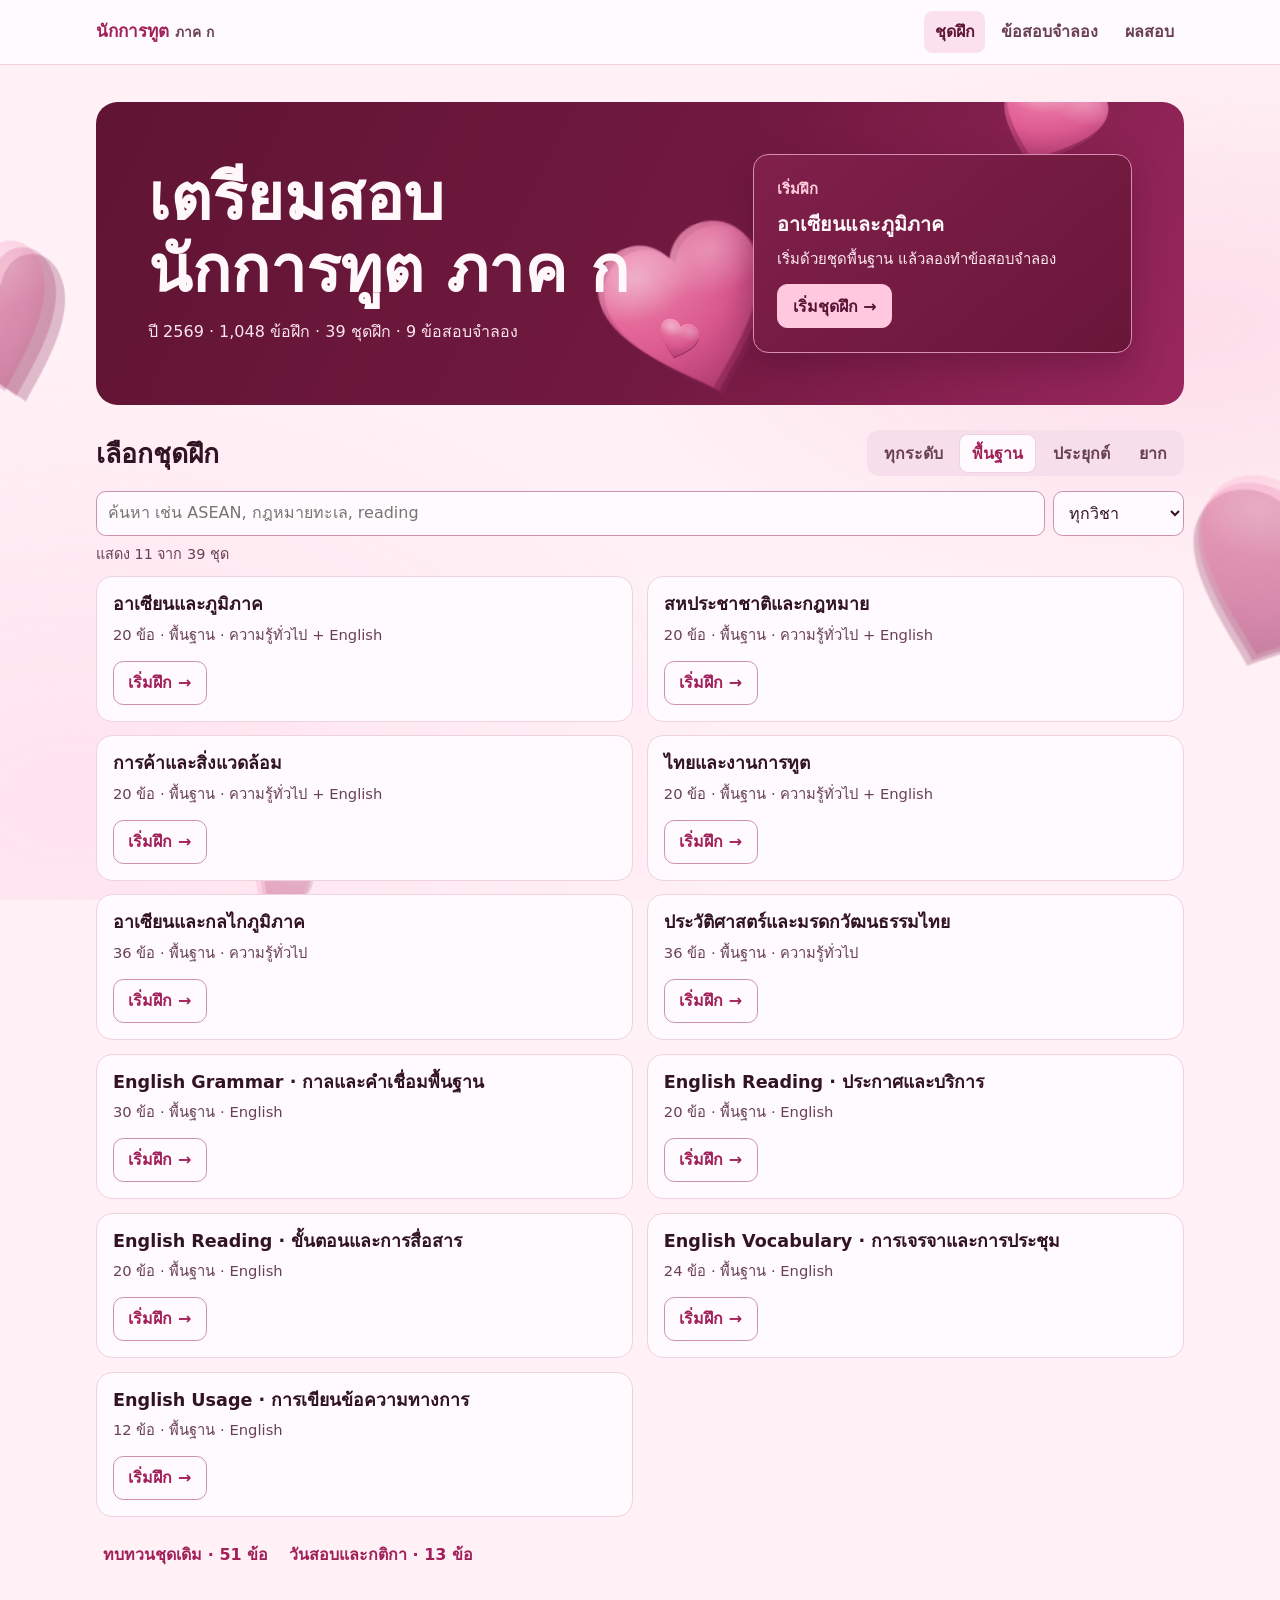
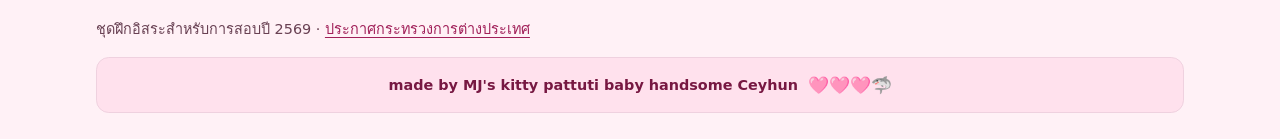
==== commit f0f7bcaf: "Add timed Part A mocks and focused study drills" ====
--- a/index.html
+++ b/index.html
@@ -268,6 +268,20 @@
 @media (prefers-reduced-motion: reduce) {
   .heart { animation: none; }
 }
+
+.exam-heading { margin-top: 1.25rem; margin-bottom: .35rem; }
+.exam-caption { margin-bottom: .75rem; color: var(--muted); font-size: .94rem; }
+.exam-timer { position: sticky; top: .4rem; z-index: 2; width: fit-content; margin: 0 0 .5rem auto; border: 1px solid var(--line); border-radius: .65rem; padding: .32rem .65rem; background: var(--soft); color: var(--accent); font-weight: 700; font-variant-numeric: tabular-nums; }
+.exam-timer.short { background: #ffdce5; color: var(--warning); }
+.section-ready p { margin: .6rem 0 .95rem; color: var(--muted); }
+.result-diagnostics { margin: .85rem 0; padding: 1rem; background: var(--surface); border: 1px solid var(--line); border-radius: var(--radius); }
+.result-diagnostics h3 { margin-top: .85rem; }
+.result-diagnostics li { margin: .2rem 0; }
+.result-diagnostics ul { padding-inline-start: 1.25rem; }
+.result-diagnostics .button { margin-top: .55rem; }
+.choice-reasons { margin-top: .65rem; }
+.choice-reasons ul { padding-inline-start: 1.2rem; margin: .35rem 0; }
+.choice-reasons li + li { margin-top: .4rem; }
 </style>
 </head>
 <body>
@@ -334,6 +348,14 @@
         <h1>ข้อสอบจำลอง</h1>
         <p>ทำทั้งสองวิชาในชุดเดียว ดูคะแนนแยกวิชาและเฉลยหลังส่ง</p>
       </header>
+      <div class="section-head exam-heading">
+        <h2>ข้อสอบจับเวลา</h2>
+      </div>
+      <p class="exam-caption">จับเวลาตามประกาศ ภาค ก · ความรู้ทั่วไป 120 นาที · English 90 นาที · จำนวนข้อสำหรับฝึก</p>
+      <div id="timed-exam-list" class="tile-grid"></div>
+      <div class="section-head">
+        <h2>ข้อสอบฝึกแบบไม่จับเวลา</h2>
+      </div>
       <div id="exam-list" class="tile-grid"></div>
     </section>
 
@@ -367,6 +389,7 @@
           <progress id="quiz-meter"></progress>
         </div>
       </header>
+      <p id="exam-timer" class="exam-timer" role="timer" hidden></p>
       <div class="quiz-grid">
         <div id="quiz-card"></div>
         <details class="answer-map" id="answer-map">
@@ -387,6 +410,7 @@
         <h1 id="result-title"></h1>
       </header>
       <div id="result-summary" class="result-panel"></div>
+      <div id="result-diagnostics" class="result-diagnostics" hidden></div>
       <div id="result-actions" class="result-actions"></div>
       <div class="section-head">
         <h2>เฉลยและคำอธิบาย</h2>
@@ -403,16 +427,17 @@
       <span class="footer-emoji" role="img" aria-label="three pink hearts and a shark">🩷🩷🩷🦈</span>
     </p>
   </footer>
-  <script type="application/json" id="study-data">{"cards":{"set-1-th-01":{"id":"set-1-th-01","subject":"th","question":"ประเทศใดลงนามปฏิญญากรุงเทพในปี 2510 พร้อมกับไทย?","answer":"สิงคโปร์","options":["สิงคโปร์","เวียดนาม","บรูไน"],"explanation":"ไทย สิงคโปร์ มาเลเซีย อินโดนีเซีย และฟิลิปปินส์เป็นผู้ก่อตั้ง","refs":["bangkok"],"level":1},"set-1-th-02":{"id":"set-1-th-02","subject":"th","question":"ปฏิญญากรุงเทพมีความสำคัญอย่างไรต่ออาเซียน?","answer":"เป็นเอกสารก่อตั้งอาเซียน","options":["เป็นเอกสารก่อตั้งอาเซียน","เป็นความตกลงการค้าของ RCEP","เป็นเอกสารตั้งศาลระหว่างประเทศ"],"explanation":"ลงนามที่กรุงเทพฯ เมื่อ 8 สิงหาคม 2510","refs":["bangkok"],"level":1},"set-1-th-03":{"id":"set-1-th-03","subject":"th","question":"ถ้าวาระหลักคือการพัฒนาตลาดภูมิภาค ควรเชื่อมโยงกับเสาประชาคมใด?","answer":"ประชาคมเศรษฐกิจอาเซียน","options":["ประชาคมเศรษฐกิจอาเซียน","ประชาคมสังคมและวัฒนธรรมอาเซียน","ประชาคมการเมืองและความมั่นคงอาเซียน"],"explanation":"การรวมตัวทางเศรษฐกิจเป็นแกนของ AEC","refs":["charter"],"level":1},"set-1-th-04":{"id":"set-1-th-04","subject":"th","question":"เวทีใดเปิดให้คู่เจรจานอกภูมิภาคบางประเทศหารือประเด็นการเมืองและความมั่นคงร่วมกับอาเซียน?","answer":"ASEAN Regional Forum","options":["ASEAN Regional Forum","ASEAN Secretariat","ASEAN Intergovernmental Commission on Human Rights"],"explanation":"ARF เป็นเวทีหารือด้านการเมืองและความมั่นคง","refs":["external"],"level":1},"set-1-th-05":{"id":"set-1-th-05","subject":"th","question":"กรณีแผ่นดินไหวในประเทศสมาชิก หน่วยงานใดมีบทบาทประสานความช่วยเหลือด้านภัยพิบัติของอาเซียน?","answer":"AHA Centre","options":["AHA Centre","คณะกรรมการผู้แทนถาวรประจำอาเซียน","สำนักเลขาธิการ APEC"],"explanation":"AHA Centre เน้นการจัดการภัยพิบัติและการประสานการตอบสนองในภูมิภาค","refs":["aha"],"level":1},"set-1-th-06":{"id":"set-1-th-06","subject":"th","question":"สำนักเลขาธิการอาเซียนตั้งอยู่ที่ใด?","answer":"จาการ์ตา","options":["จาการ์ตา","กรุงเทพฯ","มะนิลา"],"explanation":"อินโดนีเซียเป็นที่ตั้งสำนักเลขาธิการ ตามข้อ 11 ของกฎบัตรอาเซียน","refs":["charter"],"level":1},"set-1-th-07":{"id":"set-1-th-07","subject":"th","question":"ภาษาใดเป็นภาษาทำงานของอาเซียนตามกฎบัตร?","answer":"ภาษาอังกฤษ","options":["ภาษาอังกฤษ","ภาษามลายู","ภาษาอินโดนีเซีย"],"explanation":"กฎบัตรอาเซียน ข้อ 34 กำหนดภาษาทำงานไว้","refs":["charter"],"level":1},"set-1-th-08":{"id":"set-1-th-08","subject":"th","question":"ข้อใดกล่าวถึงสถานะของอาเซียนตามกฎบัตรได้ถูกต้อง?","answer":"อาเซียนมีสภาพบุคคลตามกฎหมายในฐานะองค์การระหว่างรัฐบาล","options":["อาเซียนมีสภาพบุคคลตามกฎหมายในฐานะองค์การระหว่างรัฐบาล","อาเซียนมีฐานะเป็นหน่วยงานย่อยของสหประชาชาติ","อาเซียนคือสหพันธรัฐของเอเชียตะวันออกเฉียงใต้"],"explanation":"ข้อ 3 ระบุสภาพบุคคลของอาเซียนในฐานะองค์การระหว่างรัฐบาล","refs":["charter"],"level":1},"set-1-th-09":{"id":"set-1-th-09","subject":"th","question":"ประเทศใดเข้าอาเซียนภายหลังเวียดนาม?","answer":"กัมพูชา","options":["กัมพูชา","บรูไน","ฟิลิปปินส์"],"explanation":"เวียดนามเข้าในปี 2538 และกัมพูชาเข้าในปี 2542","refs":["members"],"level":1},"set-1-th-10":{"id":"set-1-th-10","subject":"th","question":"ASEAN Summit ประกอบด้วยผู้แทนระดับใด?","answer":"ประมุขแห่งรัฐหรือหัวหน้ารัฐบาลของประเทศสมาชิก","options":["ประมุขแห่งรัฐหรือหัวหน้ารัฐบาลของประเทศสมาชิก","ผู้แทนถาวรประจำอาเซียนเท่านั้น","เลขาธิการอาเซียนกับเอกอัครราชทูตคู่เจรจา"],"explanation":"ข้อ 7 กำหนดองค์ประกอบและให้เป็นองค์กรกำหนดนโยบายสูงสุดของอาเซียน","refs":["charter"],"level":1},"set-1-en-01":{"id":"set-1-en-01","subject":"en","question":"The ministers arrived ___ the conference center before noon.","answer":"at","options":["at","on","for"],"explanation":"Use “arrive at” for a specific place.","refs":[],"level":1},"set-1-en-02":{"id":"set-1-en-02","subject":"en","question":"The office ___ applications every weekday.","answer":"accepts","options":["accepts","accept","accepting"],"explanation":"“The office” is a singular subject in the simple present.","refs":[],"level":1},"set-1-en-03":{"id":"set-1-en-03","subject":"en","question":"The meeting ___ at 9 a.m. yesterday.","answer":"began","options":["began","has begun","begins"],"explanation":"A finished past time calls for the simple past.","refs":[],"level":1},"set-1-en-04":{"id":"set-1-en-04","subject":"en","question":"There ___ two copies of the report on the desk.","answer":"are","options":["are","is","has"],"explanation":"The noun phrase after “there” is plural.","refs":[],"level":1},"set-1-en-05":{"id":"set-1-en-05","subject":"en","question":"Which word best completes the sentence? “Please ___ the form before submitting it.”","answer":"complete","options":["complete","completion","completely"],"explanation":"“Please” introduces an imperative with a base verb.","refs":[],"level":1},"set-1-en-06":{"id":"set-1-en-06","subject":"en","question":"What does “annual” mean in “an annual summit”?","answer":"Held once a year","options":["Held once a year","Held once a month","Held only one time"],"explanation":"“Annual” describes something that occurs every year.","refs":[],"level":1},"set-1-en-07":{"id":"set-1-en-07","subject":"en","question":"The chair thanked the delegates ___ their cooperation.","answer":"for","options":["for","from","with"],"explanation":"The pattern is “thank someone for something.”","refs":[],"level":1},"set-1-en-08":{"id":"set-1-en-08","subject":"en","question":"Which sentence uses “both” and the verb correctly?","answer":"Both delegates signed the document.","options":["Both delegates signed the document.","Both delegate signed the document.","Both delegates has signed the document."],"explanation":"“Both” takes a plural count noun here.","refs":[],"level":1},"set-1-en-09":{"id":"set-1-en-09","subject":"en","question":"“The room can seat 40 people.” What does “seat” mean?","answer":"Provide seats for","options":["Provide seats for","Give directions to","Invite officially"],"explanation":"As a verb here, “seat” expresses capacity.","refs":[],"level":1},"set-1-en-10":{"id":"set-1-en-10","subject":"en","question":"“The public session begins at 10. Registration opens half an hour earlier.” When does registration open?","answer":"9:30","options":["9:30","10:30","9:00"],"explanation":"Subtract 30 minutes from 10:00.","refs":[],"level":1},"set-2-th-01":{"id":"set-2-th-01","subject":"th","question":"หน่วยงานใดเป็นองค์กรตุลาการหลักของสหประชาชาติ?","answer":"ศาลยุติธรรมระหว่างประเทศ (ICJ)","options":["ศาลยุติธรรมระหว่างประเทศ (ICJ)","ศาลอาญาระหว่างประเทศ (ICC)","ศาลอนุญาโตตุลาการถาวร (PCA)"],"explanation":"กฎบัตรสหประชาชาติ ข้อ 92 กำหนดสถานะของ ICJ","refs":["un"],"level":1},"set-2-th-02":{"id":"set-2-th-02","subject":"th","question":"ประเทศหนึ่งมีสมาชิกภาพใน UNGA โดยทั่วไปมีสิทธิออกเสียงกี่เสียง?","answer":"หนึ่งเสียง","options":["หนึ่งเสียง","ตามจำนวนประชากร","หนึ่งเสียงต่อคณะผู้แทนย่อย"],"explanation":"กฎบัตรข้อ 18 ให้สมาชิกสมัชชาใหญ่แต่ละประเทศมีหนึ่งเสียง","refs":["un"],"level":1},"set-2-th-03":{"id":"set-2-th-03","subject":"th","question":"ประเทศใดมีที่นั่งถาวรในคณะมนตรีความมั่นคง UN?","answer":"ฝรั่งเศส","options":["ฝรั่งเศส","เยอรมนี","ญี่ปุ่น"],"explanation":"ฝรั่งเศสเป็นหนึ่งใน P5 ร่วมกับจีน รัสเซีย สหราชอาณาจักร และสหรัฐฯ","refs":["un"],"level":1},"set-2-th-04":{"id":"set-2-th-04","subject":"th","question":"คณะมนตรีความมั่นคง UN มีสมาชิกทั้งหมดกี่ประเทศ?","answer":"15 ประเทศ","options":["15 ประเทศ","10 ประเทศ","5 ประเทศ"],"explanation":"มีสมาชิกถาวร 5 และสมาชิกไม่ถาวร 10","refs":["un"],"level":1},"set-2-th-05":{"id":"set-2-th-05","subject":"th","question":"องค์กรใดเป็นกลไกหลักด้านการหารือและประสานงานเศรษฐกิจและสังคมในระบบ UN?","answer":"ECOSOC","options":["ECOSOC","ICJ","คณะมนตรีภาวะทรัสตี"],"explanation":"ECOSOC ย่อมาจาก Economic and Social Council","refs":["un"],"level":1},"set-2-th-06":{"id":"set-2-th-06","subject":"th","question":"สนธิสัญญาที่ใช้กับงานด้านวีซ่าและการช่วยเหลือคนชาติในต่างประเทศโดยตรงคือฉบับใด?","answer":"อนุสัญญากรุงเวียนนาว่าด้วยความสัมพันธ์ทางกงสุล ค.ศ. 1963","options":["อนุสัญญากรุงเวียนนาว่าด้วยความสัมพันธ์ทางกงสุล ค.ศ. 1963","อนุสัญญากรุงเวียนนาว่าด้วยความสัมพันธ์ทางการทูต ค.ศ. 1961","อนุสัญญากรุงเวียนนาว่าด้วยกฎหมายสนธิสัญญา ค.ศ. 1969"],"explanation":"หน้าที่กงสุลอยู่ในข้อ 5 ของอนุสัญญา ค.ศ. 1963","refs":["consular"],"level":1},"set-2-th-07":{"id":"set-2-th-07","subject":"th","question":"ข้อใดเป็นตัวอย่างการระงับข้อพิพาทโดยสันติภายใต้กฎบัตร UN?","answer":"การไกล่เกลี่ย","options":["การไกล่เกลี่ย","การยึดทรัพย์ทางเศรษฐกิจโดยอัตโนมัติ","การตัดความสัมพันธ์ทางทูต"],"explanation":"ข้อ 33 ระบุวิธี เช่น เจรจา ไกล่เกลี่ย อนุญาโตตุลาการ และการระงับข้อพิพาททางศาล","refs":["un"],"level":1},"set-2-th-08":{"id":"set-2-th-08","subject":"th","question":"กฎหมายทะเลระหว่างประเทศฉบับใดกำหนดกรอบเรื่องทะเลอาณาเขตและเขตเศรษฐกิจจำเพาะ?","answer":"UNCLOS","options":["UNCLOS","UNFCCC","อนุสัญญาว่าด้วยความหลากหลายทางชีวภาพ"],"explanation":"UNCLOS คืออนุสัญญาสหประชาชาติว่าด้วยกฎหมายทะเล","refs":["sea"],"level":1},"set-2-th-09":{"id":"set-2-th-09","subject":"th","question":"รัฐชายฝั่งกำหนดความกว้างทะเลอาณาเขตได้ไม่เกินเท่าใดจากเส้นฐาน?","answer":"12 ไมล์ทะเล","options":["12 ไมล์ทะเล","24 ไมล์ทะเล","200 ไมล์ทะเล"],"explanation":"ข้อ 3 ของ UNCLOS กำหนดเพดาน 12 ไมล์ทะเล","refs":["sea"],"level":1},"set-2-th-10":{"id":"set-2-th-10","subject":"th","question":"เอกสิทธิ์และความคุ้มกันทางการทูตมุ่งให้เกิดผลใด?","answer":"ให้คณะผู้แทนทางการทูตปฏิบัติหน้าที่ได้อย่างมีประสิทธิภาพ","options":["ให้คณะผู้แทนทางการทูตปฏิบัติหน้าที่ได้อย่างมีประสิทธิภาพ","ยกเว้นหน้าที่เคารพกฎหมายของรัฐผู้รับ","โอนอำนาจตุลาการของรัฐผู้รับไปยังรัฐผู้ส่งทั้งหมด"],"explanation":"อารัมภบทของอนุสัญญา ค.ศ. 1961 อธิบายวัตถุประสงค์ด้านการทำหน้าที่ของคณะผู้แทน","refs":["vienna"],"level":1},"set-2-en-01":{"id":"set-2-en-01","subject":"en","question":"Please send the documents ___ Friday at the latest.","answer":"by","options":["by","since","during"],"explanation":"“By” sets the latest acceptable time.","refs":[],"level":1},"set-2-en-02":{"id":"set-2-en-02","subject":"en","question":"Choose the natural phrase. “The embassy ___ assistance to stranded travelers.”","answer":"provided","options":["provided","performed","committed"],"explanation":"“Provide assistance” is the usual collocation.","refs":[],"level":1},"set-2-en-03":{"id":"set-2-en-03","subject":"en","question":"The organization works ___ governments to improve access to services.","answer":"with","options":["with","at","during"],"explanation":"Here “with” identifies partners.","refs":[],"level":1},"set-2-en-04":{"id":"set-2-en-04","subject":"en","question":"The members ___ their decision after a short break.","answer":"announced","options":["announced","announcement","announcing"],"explanation":"The sentence needs a finite verb.","refs":[],"level":1},"set-2-en-05":{"id":"set-2-en-05","subject":"en","question":"Which word best fits? “The parties reached an ___ after two days of talks.”","answer":"agreement","options":["agreement","agree","agreeable"],"explanation":"The article “an” introduces a singular noun.","refs":[],"level":1},"set-2-en-06":{"id":"set-2-en-06","subject":"en","question":"“The copies are identical.” What does “identical” mean?","answer":"Exactly the same","options":["Exactly the same","Equally important","Related but different"],"explanation":"“Identical” stresses sameness.","refs":[],"level":1},"set-2-en-07":{"id":"set-2-en-07","subject":"en","question":"Which sentence keeps the meaning of “The office is closed on Sundays”?","answer":"The office does not open on Sundays.","options":["The office does not open on Sundays.","The office is closed until Sunday.","The office closes only at noon on Sundays."],"explanation":"The sentence describes a recurring Sunday closure.","refs":[],"level":1},"set-2-en-08":{"id":"set-2-en-08","subject":"en","question":"Choose “fewer” or “less.” “The second round attracted ___ applicants.”","answer":"fewer","options":["fewer","less","least"],"explanation":"Use “fewer” with plural count nouns in formal usage.","refs":[],"level":1},"set-2-en-09":{"id":"set-2-en-09","subject":"en","question":"“Applicants must show an original ID. Photocopies will not be accepted.” What is required?","answer":"The original ID","options":["The original ID","Any printed copy","A photo of the ID on a phone"],"explanation":"The text expressly requires the original.","refs":[],"level":1},"set-2-en-10":{"id":"set-2-en-10","subject":"en","question":"Which request is most appropriate in a formal email?","answer":"Could you please confirm receipt of the documents?","options":["Could you please confirm receipt of the documents?","You need to tell me you got those papers ASAP.","Got the papers or what?"],"explanation":"The first version is clear and courteous.","refs":[],"level":1},"set-3-th-01":{"id":"set-3-th-01","subject":"th","question":"มาตรการใดเป็นภาษีศุลกากรนำเข้า?","answer":"เรียกเก็บร้อยละ 10 ของมูลค่าสินค้านำเข้า","options":["เรียกเก็บร้อยละ 10 ของมูลค่าสินค้านำเข้า","จำกัดการนำเข้ารวมที่ 10,000 ตันต่อปี","กำหนดฉลากคำเตือนให้สินค้าทุกแหล่งผลิต"],"explanation":"ภาษีศุลกากรเป็นการเรียกเก็บอากร ส่วนโควตาจำกัดปริมาณ","refs":["wtoGloss"],"level":1},"set-3-th-02":{"id":"set-3-th-02","subject":"th","question":"ข้อใดเป็นตัวอย่างของโควตานำเข้า?","answer":"กำหนดเพดานปริมาณนำเข้ารายปี","options":["กำหนดเพดานปริมาณนำเข้ารายปี","ลดอากรสำหรับสินค้าตามพิกัด","เปลี่ยนวิธีคำนวณมูลค่าศุลกากร"],"explanation":"โควตากำกับปริมาณสินค้าที่อนุญาตให้นำเข้า","refs":["wtoGloss"],"level":1},"set-3-th-03":{"id":"set-3-th-03","subject":"th","question":"FTA ย่อมาจากอะไร?","answer":"Free Trade Agreement","options":["Free Trade Agreement","Foreign Tax Arrangement","Financial Transparency Accord"],"explanation":"คือความตกลงการค้าเสรีระหว่างคู่ภาคี","refs":["rcep"],"level":1},"set-3-th-04":{"id":"set-3-th-04","subject":"th","question":"สมาชิก APEC ใช้คำเรียกรวมว่าอะไร?","answer":"เขตเศรษฐกิจสมาชิก","options":["เขตเศรษฐกิจสมาชิก","รัฐภาคีสนธิสัญญา APEC","เขตศุลกากรเดียว"],"explanation":"APEC ใช้คำว่า member economies","refs":["apec"],"level":1},"set-3-th-05":{"id":"set-3-th-05","subject":"th","question":"ข้อใดเป็นงานหลักของ IMF?","answer":"ติดตามนโยบายเศรษฐกิจและสนับสนุนเสถียรภาพทางการเงิน","options":["ติดตามนโยบายเศรษฐกิจและสนับสนุนเสถียรภาพทางการเงิน","วินิจฉัยคดีละเมิดกฎหมายทะเล","ออกใบรับรองถิ่นกำเนิดสินค้า"],"explanation":"IMF ทำงานด้านการติดตาม ให้ความช่วยเหลือทางการเงิน และเสริมขีดความสามารถ","refs":["imf"],"level":1},"set-3-th-06":{"id":"set-3-th-06","subject":"th","question":"ถ้าค่าเงินเปลี่ยนจาก 35 เป็น 37 บาทต่อดอลลาร์ บาทเปลี่ยนอย่างไรเมื่อเทียบกับดอลลาร์?","answer":"เงินบาทอ่อนค่า","options":["เงินบาทอ่อนค่า","เงินบาทแข็งค่า","สรุปทิศทางไม่ได้แม้หน่วยเท่าเดิม"],"explanation":"ต้องใช้เงินบาทมากขึ้นเพื่อซื้อหนึ่งดอลลาร์","refs":["fx"],"level":1},"set-3-th-07":{"id":"set-3-th-07","subject":"th","question":"ความตกลงปารีสเกี่ยวข้องกับประเด็นใดโดยตรง?","answer":"การเปลี่ยนแปลงสภาพภูมิอากาศ","options":["การเปลี่ยนแปลงสภาพภูมิอากาศ","การจัดสรรโควตาประมงทุกมหาสมุทร","การระงับข้อพิพาทการค้าระหว่างประเทศ"],"explanation":"ความตกลงเป็นกรอบความร่วมมือด้านภูมิอากาศภายใต้ UNFCCC","refs":["paris"],"level":1},"set-3-th-08":{"id":"set-3-th-08","subject":"th","question":"โครงการยกระดับเขื่อนป้องกันน้ำท่วมเมืองชายฝั่งเป็นตัวอย่างของอะไร?","answer":"การปรับตัวต่อผลกระทบจากสภาพภูมิอากาศ","options":["การปรับตัวต่อผลกระทบจากสภาพภูมิอากาศ","การกำหนดราคาคาร์บอน","การลดก๊าซจากการผลิตไฟฟ้า"],"explanation":"เป้าหมายของมาตรการคือรับมือผลกระทบจากน้ำท่วม","refs":["paris"],"level":1},"set-3-th-09":{"id":"set-3-th-09","subject":"th","question":"การเปลี่ยนไปใช้ไฟฟ้าจากพลังงานสะอาดเพื่อลดการปล่อยเป็นตัวอย่างของอะไร?","answer":"การลดการปล่อยก๊าซเรือนกระจก","options":["การลดการปล่อยก๊าซเรือนกระจก","การปรับตัวต่อระดับน้ำทะเลสูงขึ้น","การประเมินความเสียหายหลังเกิดภัย"],"explanation":"การลดการปล่อยเรียกว่า mitigation ในบริบทภูมิอากาศ","refs":["paris"],"level":1},"set-3-th-10":{"id":"set-3-th-10","subject":"th","question":"SDG 13 กล่าวถึงเรื่องใด?","answer":"การรับมือการเปลี่ยนแปลงสภาพภูมิอากาศ","options":["การรับมือการเปลี่ยนแปลงสภาพภูมิอากาศ","การขจัดความยากจน","ความเสมอภาคระหว่างเพศ"],"explanation":"SDG 13 คือ Climate Action ส่วนอีกสองเรื่องอยู่ใน SDG 1 และ 5","refs":["sdg"],"level":1},"set-3-en-01":{"id":"set-3-en-01","subject":"en","question":"Imports rose ___ 5 percent last year.","answer":"by","options":["by","with","at"],"explanation":"“Rose by” gives the amount of change.","refs":[],"level":1},"set-3-en-02":{"id":"set-3-en-02","subject":"en","question":"The price rose from $10 ___ $12.","answer":"to","options":["to","at","for"],"explanation":"“From … to” identifies starting and ending values.","refs":[],"level":1},"set-3-en-03":{"id":"set-3-en-03","subject":"en","question":"What does “shortage” mean?","answer":"An insufficient supply","options":["An insufficient supply","A higher price than expected","A delay in repayment"],"explanation":"A shortage occurs when supply is insufficient for a need.","refs":[],"level":1},"set-3-en-04":{"id":"set-3-en-04","subject":"en","question":"“Trade declined because demand fell.” Which relationship is stated?","answer":"Falling demand was the reason for the decline.","options":["Falling demand was the reason for the decline.","The decline caused demand to rise.","Both happened at the same time but no cause is stated."],"explanation":"“Because” introduces the stated reason.","refs":[],"level":1},"set-3-en-05":{"id":"set-3-en-05","subject":"en","question":"Which word fits? “The report includes an ___ of the costs.”","answer":"estimate","options":["estimate","estimating","estimated"],"explanation":"“An estimate” is an approximate calculation.","refs":[],"level":1},"set-3-en-06":{"id":"set-3-en-06","subject":"en","question":"The city introduced a plan ___ reduce flood damage.","answer":"to","options":["to","for","because"],"explanation":"A to-infinitive expresses the plan’s purpose here.","refs":[],"level":1},"set-3-en-07":{"id":"set-3-en-07","subject":"en","question":"Which word means the opposite of “temporary”?","answer":"permanent","options":["permanent","available","gradual"],"explanation":"Temporary is limited in duration. Permanent is lasting.","refs":[],"level":1},"set-3-en-08":{"id":"set-3-en-08","subject":"en","question":"Which version uses “apply” correctly?","answer":"The new rules apply to all suppliers.","options":["The new rules apply to all suppliers.","The new rules apply all suppliers.","The new rules applies to all suppliers."],"explanation":"Use “apply to” with the group subject to a rule.","refs":[],"level":1},"set-3-en-09":{"id":"set-3-en-09","subject":"en","question":"“Exports fell in April but recovered in May.” What does “recovered” suggest?","answer":"They rose again after falling.","options":["They rose again after falling.","They fell for a second month.","They stayed exactly the same."],"explanation":"“Recover” indicates a return toward an earlier level.","refs":[],"level":1},"set-3-en-10":{"id":"set-3-en-10","subject":"en","question":"“The fee is waived for students.” What does that mean?","answer":"Students do not have to pay the fee.","options":["Students do not have to pay the fee.","Students must pay in advance.","Students receive a larger fee."],"explanation":"To waive a fee is to give up the requirement to pay it.","refs":[],"level":1},"set-4-th-01":{"id":"set-4-th-01","subject":"th","question":"หน่วยงานใดรับผิดชอบงานหนังสือเดินทางในกระทรวงการต่างประเทศ?","answer":"กรมการกงสุล","options":["กรมการกงสุล","กรมพิธีการทูต","กรมองค์การระหว่างประเทศ"],"explanation":"งานหนังสือเดินทางอยู่ในภารกิจด้านกงสุล","refs":["thaiConsul"],"level":1},"set-4-th-02":{"id":"set-4-th-02","subject":"th","question":"เมื่อคนไทยในต่างประเทศต้องการความช่วยเหลือฉุกเฉินจากทางการไทย ควรติดต่อหน่วยงานใด?","answer":"สถานเอกอัครราชทูตหรือสถานกงสุลไทยที่รับผิดชอบพื้นที่","options":["สถานเอกอัครราชทูตหรือสถานกงสุลไทยที่รับผิดชอบพื้นที่","สำนักงานเลขาธิการ UN ที่อยู่ใกล้ที่สุด","สถานทูตของประเทศนั้นในกรุงเทพฯ เท่านั้น"],"explanation":"สถานทูตและสถานกงสุลไทยเป็นช่องทางสำหรับความช่วยเหลือกงสุลในพื้นที่","refs":["thaiConsul"],"level":1},"set-4-th-03":{"id":"set-4-th-03","subject":"th","question":"ภารกิจใดสัมพันธ์กับกรมสนธิสัญญาและกฎหมายโดยตรงที่สุด?","answer":"พิจารณาประเด็นกฎหมายระหว่างประเทศที่เกี่ยวข้องกับสนธิสัญญา","options":["พิจารณาประเด็นกฎหมายระหว่างประเทศที่เกี่ยวข้องกับสนธิสัญญา","ออกหนังสือเดินทางทั่วไป","ประสานการจัดลำดับอาวุโสในพิธีการทูต"],"explanation":"กรมนี้มีภารกิจด้านสนธิสัญญาและกฎหมายระหว่างประเทศ","refs":["thaiTreaty"],"level":1},"set-4-th-04":{"id":"set-4-th-04","subject":"th","question":"กรณีผู้แทนไทยไปเจรจากับรัฐบาลประเทศเดียว จัดเป็นการหารือแบบใด?","answer":"ทวิภาคี","options":["ทวิภาคี","ไตรภาคี","พหุภาคีในกรอบองค์การระหว่างประเทศ"],"explanation":"ทวิภาคีหมายถึงการดำเนินงานระหว่างสองฝ่าย","refs":["myanmar"],"level":1},"set-4-th-05":{"id":"set-4-th-05","subject":"th","question":"ไทยใช้ชื่อใดในช่วงเข้าเป็นสมาชิกสหประชาชาติเมื่อปี 1946?","answer":"สยาม","options":["สยาม","ราชอาณาจักรอยุธยา","ประเทศไทยในชื่อภาษาอังกฤษว่า Thai Federation"],"explanation":"เอกสารสมัชชาใหญ่ใช้ชื่อ Siam","refs":["thaiun"],"level":1},"set-4-th-06":{"id":"set-4-th-06","subject":"th","question":"เมืองประวัติศาสตร์ใดเป็นอดีตราชธานีของสยามและขึ้นทะเบียนเป็นมรดกโลก?","answer":"พระนครศรีอยุธยา","options":["พระนครศรีอยุธยา","ลพบุรี","พิษณุโลก"],"explanation":"UNESCO ขึ้นทะเบียน Historic City of Ayutthaya ในปี 1991","refs":["ayutthaya"],"level":1},"set-4-th-07":{"id":"set-4-th-07","subject":"th","question":"สงกรานต์ได้รับการขึ้นทะเบียนโดย UNESCO ในฐานะอะไร?","answer":"ประเพณีปีใหม่ไทยในบัญชีมรดกวัฒนธรรมที่จับต้องไม่ได้","options":["ประเพณีปีใหม่ไทยในบัญชีมรดกวัฒนธรรมที่จับต้องไม่ได้","โบราณสถานในบัญชีมรดกโลก","เขตสงวนชีวมณฑล"],"explanation":"การขึ้นทะเบียนเป็นการรับรององค์ประกอบของวัฒนธรรมที่มีชีวิต","refs":["songkran"],"level":1},"set-4-th-08":{"id":"set-4-th-08","subject":"th","question":"ข้อใดเป็นงานกงสุลที่เห็นได้ชัด?","answer":"ช่วยประสานงานเมื่อคนชาติทำหนังสือเดินทางสูญหาย","options":["ช่วยประสานงานเมื่อคนชาติทำหนังสือเดินทางสูญหาย","เจรจาร่างมติคณะมนตรีความมั่นคง","ออกเสียงแทนรัฐอื่นในองค์การระหว่างประเทศ"],"explanation":"งานด้านเอกสารเดินทางและความช่วยเหลือคนชาติเป็นหน้าที่กงสุล","refs":["consular"],"level":1},"set-4-th-09":{"id":"set-4-th-09","subject":"th","question":"ในการเข้าพบรัฐบาลต่างประเทศเพื่อเจรจาความร่วมมือ ผู้แทนทางการทูตทำหน้าที่ใด?","answer":"เจรจากับรัฐบาลรัฐผู้รับในนามรัฐผู้ส่ง","options":["เจรจากับรัฐบาลรัฐผู้รับในนามรัฐผู้ส่ง","ใช้อำนาจพิจารณาคดีของรัฐผู้รับ","ทำหน้าที่ผู้แทนรัฐบาลรัฐผู้รับ"],"explanation":"การเป็นผู้แทนและการเจรจาอยู่ในข้อ 3 ของอนุสัญญา ค.ศ. 1961","refs":["vienna"],"level":1},"set-4-th-10":{"id":"set-4-th-10","subject":"th","question":"ราชการส่วนใดในกระทรวงการต่างประเทศเกี่ยวข้องกับงานสหประชาชาติโดยตรงที่สุด?","answer":"กรมองค์การระหว่างประเทศ","options":["กรมองค์การระหว่างประเทศ","กรมพิธีการทูต","กรมการกงสุล"],"explanation":"กรมองค์การระหว่างประเทศรับผิดชอบงานภายใต้กรอบพหุภาคี เช่น UN และสิทธิมนุษยชน","refs":["thaiIO"],"level":1},"set-4-en-01":{"id":"set-4-en-01","subject":"en","question":"Which option is an appropriate opening to a formal written request?","answer":"I am writing to request further information about the program.","options":["I am writing to request further information about the program.","Hey, send me the program stuff.","You should have sent the information already."],"explanation":"The first version states a clear purpose in a formal register.","refs":[],"level":1},"set-4-en-02":{"id":"set-4-en-02","subject":"en","question":"The documents ___ ready for collection.","answer":"are","options":["are","is","was"],"explanation":"“Documents” is plural.","refs":[],"level":1},"set-4-en-03":{"id":"set-4-en-03","subject":"en","question":"Each applicant must bring ___ own pen. Choose the gender-neutral option.","answer":"their","options":["their","them","theirs"],"explanation":"Singular “their” functions as a possessive determiner.","refs":[],"level":1},"set-4-en-04":{"id":"set-4-en-04","subject":"en","question":"“The consultation was postponed.” What happened?","answer":"It was moved to a later time.","options":["It was moved to a later time.","It was canceled permanently.","It took place earlier than planned."],"explanation":"“Postpone” means reschedule to a later time.","refs":[],"level":1},"set-4-en-05":{"id":"set-4-en-05","subject":"en","question":"The team reviewed the draft ___ making changes.","answer":"before","options":["before","despite of","because of it"],"explanation":"“Before” can take an -ing clause.","refs":[],"level":1},"set-4-en-06":{"id":"set-4-en-06","subject":"en","question":"Choose the correct spelling.","answer":"accommodation","options":["accommodation","accomodation","acommodation"],"explanation":"“Accommodation” has double c and double m.","refs":[],"level":1},"set-4-en-07":{"id":"set-4-en-07","subject":"en","question":"The minister ___ speech was televised arrived early.","answer":"whose","options":["whose","which","whom"],"explanation":"“Whose” marks possession: the minister’s speech.","refs":[],"level":1},"set-4-en-08":{"id":"set-4-en-08","subject":"en","question":"What does “brief” mean in “a brief meeting”?","answer":"Short","options":["Short","Confidential","Mandatory"],"explanation":"Here “brief” describes duration.","refs":[],"level":1},"set-4-en-09":{"id":"set-4-en-09","subject":"en","question":"“The queue was shorter after a second desk opened.” Which event happened first?","answer":"A second desk opened.","options":["A second desk opened.","The queue became shorter.","The first desk closed."],"explanation":"“After” places the shorter queue later.","refs":[],"level":1},"set-4-en-10":{"id":"set-4-en-10","subject":"en","question":"The embassy said it would reply ___ two working days. Which preposition means before the end of that period?","answer":"within","options":["within","beyond","throughout"],"explanation":"“Within” sets an outside time limit.","refs":[],"level":1},"set-5-th-01":{"id":"set-5-th-01","subject":"th","question":"หากสมาชิกอาเซียนยังเห็นต่าง และยังไม่มีฉันทามติ ข้อ 20 เปิดช่องทางใด?","answer":"ที่ประชุมสุดยอดอาเซียนอาจกำหนดวิธีตัดสินเรื่องนั้น","options":["ที่ประชุมสุดยอดอาเซียนอาจกำหนดวิธีตัดสินเรื่องนั้น","ใช้เสียงข้างมากโดยอัตโนมัติทันที","ให้เลขาธิการลงชี้ขาดด้วยตนเอง"],"explanation":"ข้อ 20(2) ให้อำนาจที่ประชุมสุดยอดพิจารณาวิธีตัดสิน","refs":["charter"],"level":2},"set-5-th-02":{"id":"set-5-th-02","subject":"th","question":"การแต่งตั้งผู้แทนพิเศษในฉันทามติ 5 ข้อมีบทบาทหลักอย่างไร?","answer":"อำนวยการหารือระหว่างฝ่ายที่เกี่ยวข้อง","options":["อำนวยการหารือระหว่างฝ่ายที่เกี่ยวข้อง","ลงมติมาตรการบังคับโดยลำพัง","รับรองรัฐบาลชั่วคราวในนามทุกประเทศ"],"explanation":"ผู้แทนพิเศษช่วยอำนวยกระบวนการเจรจา","refs":["five"],"level":2},"set-5-th-03":{"id":"set-5-th-03","subject":"th","question":"หากประเทศคู่เจรจานอกอาเซียนเข้าร่วมเวทีภูมิภาคบางกรอบ การเข้าร่วมบอกอะไรเกี่ยวกับสถานะสมาชิกอาเซียน?","answer":"สถานะคู่เจรจาแยกจากสถานะสมาชิกตามกฎบัตร","options":["สถานะคู่เจรจาแยกจากสถานะสมาชิกตามกฎบัตร","คู่เจรจาได้รับสถานะสมาชิกพร้อมสิทธิออกเสียงทันที","คู่เจรจาคือประเทศผู้ก่อตั้งโดยปริยาย"],"explanation":"กฎบัตรแยกกระบวนการรับสมาชิกออกจากความสัมพันธ์ภายนอก","refs":["charter"],"level":2},"set-5-th-04":{"id":"set-5-th-04","subject":"th","question":"งานแลกเปลี่ยนข้อมูลวิจัยด้านสาธารณสุขระดับภูมิภาคสอดคล้องกับเสาประชาคมใดโดยตรงที่สุด?","answer":"สังคมและวัฒนธรรม","options":["สังคมและวัฒนธรรม","เศรษฐกิจ","การเมืองและความมั่นคง"],"explanation":"การพัฒนามนุษย์และสาธารณสุขอยู่ในมิติสังคมและวัฒนธรรม","refs":["charter"],"level":2},"set-5-th-05":{"id":"set-5-th-05","subject":"th","question":"ตลาดภูมิภาคที่มีการประสานมาตรฐานช่วยลดอุปสรรคอะไรได้โดยตรง?","answer":"ภาระการทดสอบหรือรับรองซ้ำในบางกรณี","options":["ภาระการทดสอบหรือรับรองซ้ำในบางกรณี","ความผันผวนของอัตราแลกเปลี่ยนทั้งหมด","ข้อกำหนดให้ต้องยื่นเอกสารการค้าในทุกกรณี"],"explanation":"การประสานหรือยอมรับมาตรฐานช่วยลดต้นทุนที่เกิดจากข้อกำหนดซ้ำซ้อน","refs":["wtoGloss"],"level":2},"set-5-th-06":{"id":"set-5-th-06","subject":"th","question":"เมื่อไทยเป็นเจ้าภาพ APEC และผลักดัน Bangkok Goals on BCG ข้อใดระบุปีและเวทีถูกต้อง?","answer":"ปี 2565 ในกรอบ APEC","options":["ปี 2565 ในกรอบ APEC","ปี 2565 ในกรอบ UNGA","ปี 2566 ในกรอบ WTO"],"explanation":"เป้าหมายกรุงเทพฯ เป็นผลจากการเป็นเจ้าภาพ APEC ของไทยในปี 2022","refs":["bcg"],"level":2},"set-5-th-07":{"id":"set-5-th-07","subject":"th","question":"เมื่อกฎหมายอาเซียนถูกใช้ในระดับประเทศ ข้อ 5(2) ของกฎบัตรกล่าวถึงหน้าที่ใด?","answer":"สมาชิกใช้มาตรการที่จำเป็น รวมทั้งกฎหมายภายในที่เหมาะสม เพื่อปฏิบัติตามพันธกรณี","options":["สมาชิกใช้มาตรการที่จำเป็น รวมทั้งกฎหมายภายในที่เหมาะสม เพื่อปฏิบัติตามพันธกรณี","เลขาธิการอาเซียนออกกฎหมายภายในให้สมาชิกได้โดยตรง","สมาชิกทุกประเทศต้องใช้ประมวลกฎหมายฉบับเดียวกัน"],"explanation":"สมาชิกมีความรับผิดชอบในการดำเนินการภายในประเทศ","refs":["charter"],"level":2},"set-5-th-08":{"id":"set-5-th-08","subject":"th","question":"กรอบ ASEAN Community Vision 2045 มีหน้าที่โดยหลักอย่างไร?","answer":"เป็นกรอบวิสัยทัศน์ระยะยาวของประชาคมอาเซียน","options":["เป็นกรอบวิสัยทัศน์ระยะยาวของประชาคมอาเซียน","เป็นวิธีคิดภาษีศุลกากรสำหรับสินค้าเฉพาะรายการ","เป็นความตกลงเขตแดนระหว่างไทยกับประเทศเพื่อนบ้าน"],"explanation":"วิสัยทัศน์กำหนดทิศทางร่วมระดับประชาคมถึงปี 2045","refs":["vision"],"level":2},"set-5-th-09":{"id":"set-5-th-09","subject":"th","question":"หากผู้นำต้องการหารือยุทธศาสตร์ภูมิภาคกับคู่เจรจาระดับผู้นำ เวทีใดเหมาะกว่า ARF?","answer":"East Asia Summit","options":["East Asia Summit","ASEAN Secretariat","AHA Centre"],"explanation":"EAS เป็นเวทีหารือระดับผู้นำด้านประเด็นยุทธศาสตร์","refs":["external"],"level":2},"set-5-th-10":{"id":"set-5-th-10","subject":"th","question":"ในกรณีภัยพิบัติ กลไก AHA Centre ควรเข้าใจอย่างไร?","answer":"ทำหน้าที่ประสานความร่วมมือและการสนับสนุนในภูมิภาค","options":["ทำหน้าที่ประสานความร่วมมือและการสนับสนุนในภูมิภาค","รับอำนาจบริหารราชการของพื้นที่ประสบภัย","กำหนดข้อยกเว้นภาษีให้สินค้านำเข้าทุกประเทศ"],"explanation":"ศูนย์สนับสนุนการประสานงานและการตอบสนองร่วม","refs":["aha"],"level":2},"set-5-en-01":{"id":"set-5-en-01","subject":"en","question":"Choose the most precise connector. “The timetable was feasible. ___, several delegations objected to the short notice.”","answer":"Nevertheless","options":["Nevertheless","Consequently","For instance"],"explanation":"The second sentence contrasts with the first.","refs":[],"level":2},"set-5-en-02":{"id":"set-5-en-02","subject":"en","question":"The members were invited to comment ___ the revised proposal.","answer":"on","options":["on","of","by"],"explanation":"“Comment on” introduces the subject of a comment.","refs":[],"level":2},"set-5-en-03":{"id":"set-5-en-03","subject":"en","question":"What does “endorse” mean in “The leaders endorsed the roadmap”?","answer":"Express approval or support for","options":["Express approval or support for","Reject after review","Promise to fund in full"],"explanation":"Endorsing expresses support; it does not by itself promise funding.","refs":[],"level":2},"set-5-en-04":{"id":"set-5-en-04","subject":"en","question":"Which sentence uses parallel structure?","answer":"The team aims to collect data, compare results, and publish findings.","options":["The team aims to collect data, compare results, and publish findings.","The team aims to collect data, comparing results, and publication of findings.","The team aims to collect data, to compare results, and publishing findings."],"explanation":"The three coordinated verbs share the same form.","refs":[],"level":2},"set-5-en-05":{"id":"set-5-en-05","subject":"en","question":"Choose the best tense. “By the time talks resumed, both parties ___ the draft.”","answer":"had reviewed","options":["had reviewed","review","will have reviewed"],"explanation":"The past perfect places review before a specified past event.","refs":[],"level":2},"set-5-en-06":{"id":"set-5-en-06","subject":"en","question":"“The agreement covers goods, but its services chapter has yet to enter into force.” What is clear?","answer":"The services chapter has not yet entered into force.","options":["The services chapter has not yet entered into force.","The services chapter already applies.","The entire agreement has been terminated."],"explanation":"The statement limits the pending status to the services chapter.","refs":[],"level":2},"set-5-en-07":{"id":"set-5-en-07","subject":"en","question":"Which is the closest paraphrase? “Unless new evidence emerges, the decision will stand.”","answer":"The decision will remain unless there is new evidence.","options":["The decision will remain unless there is new evidence.","The decision will automatically change if there is no new evidence.","The decision has already changed because of new evidence."],"explanation":"“Unless” introduces the exception to the stated outcome.","refs":[],"level":2},"set-5-en-08":{"id":"set-5-en-08","subject":"en","question":"The proposal was deferred ___ a further round of consultations.","answer":"pending","options":["pending","notwithstanding of","whereas"],"explanation":"“Pending” means while awaiting something.","refs":[],"level":2},"set-5-en-09":{"id":"set-5-en-09","subject":"en","question":"“Although all delegations attended, not all were authorized to vote.” What is supported?","answer":"At least one attending delegation could not vote.","options":["At least one attending delegation could not vote.","No delegations could vote.","Only delegations with votes attended."],"explanation":"“Not all” excludes at least one without saying how many.","refs":[],"level":2},"set-5-en-10":{"id":"set-5-en-10","subject":"en","question":"Choose the closest meaning of “following consultations.”","answer":"After consultations","options":["After consultations","Despite consultations","Instead of consultations"],"explanation":"“Following” indicates time sequence in this phrase.","refs":[],"level":2},"set-6-th-01":{"id":"set-6-th-01","subject":"th","question":"เมื่อเอกอัครราชทูตได้รับแต่งตั้งใหม่ รัฐผู้ส่งต้องขอความเห็นชอบใดจากรัฐผู้รับก่อน?","answer":"Agrément","options":["Agrément","Exequatur สำหรับหัวหน้าสถานกงสุล","การให้สัตยาบันสนธิสัญญา"],"explanation":"ข้อ 4 ของอนุสัญญา ค.ศ. 1961 กล่าวถึง agrément ของหัวหน้าคณะผู้แทน","refs":["vienna"],"level":2},"set-6-th-02":{"id":"set-6-th-02","subject":"th","question":"เมื่อรัฐผู้รับประกาศนักการทูตเป็น persona non grata ผลตามอนุสัญญาคืออะไร?","answer":"รัฐผู้ส่งต้องเรียกตัวกลับหรือยุติหน้าที่ของบุคคลนั้นในคณะผู้แทน","options":["รัฐผู้ส่งต้องเรียกตัวกลับหรือยุติหน้าที่ของบุคคลนั้นในคณะผู้แทน","รัฐผู้รับต้องรอให้คณะมนตรีความมั่นคงมีมติ","การประกาศทำให้อนุสัญญาสิ้นผลระหว่างสองรัฐ"],"explanation":"ข้อ 9 กำหนดทางเลือกแก่รัฐผู้ส่งโดยรัฐผู้รับไม่จำเป็นต้องชี้แจงเหตุผล","refs":["vienna"],"level":2},"set-6-th-03":{"id":"set-6-th-03","subject":"th","question":"คนสัญชาติต่างชาติถูกควบคุมตัว ข้อ 36 ของอนุสัญญากงสุลกำหนดให้แจ้งสถานกงสุลเมื่อใด?","answer":"แจ้งโดยไม่ชักช้าหากผู้ถูกควบคุมตัวร้องขอ","options":["แจ้งโดยไม่ชักช้าหากผู้ถูกควบคุมตัวร้องขอ","แจ้งเมื่อศาลตัดสินคดีแล้วเท่านั้น","แจ้งเฉพาะเมื่อมีคำสั่งของสหประชาชาติ"],"explanation":"เจ้าหน้าที่ต้องแจ้งสิทธิดังกล่าวแก่ผู้ถูกควบคุมตัวโดยไม่ชักช้าด้วย","refs":["consular"],"level":2},"set-6-th-04":{"id":"set-6-th-04","subject":"th","question":"คณะมนตรีความมั่นคงมีมติใช้มาตรการเศรษฐกิจโดยไม่ใช้กำลัง กฎบัตรข้อใดเกี่ยวข้องโดยตรง?","answer":"ข้อ 41","options":["ข้อ 41","ข้อ 33","ข้อ 51"],"explanation":"ข้อ 41 ครอบคลุมมาตรการที่ไม่เกี่ยวกับการใช้กำลังทหาร","refs":["un"],"level":2},"set-6-th-05":{"id":"set-6-th-05","subject":"th","question":"มติเชิงกระบวนการของคณะมนตรีความมั่นคงต้องได้เสียงเห็นชอบอย่างน้อยกี่เสียง?","answer":"9 เสียง","options":["9 เสียง","8 เสียง","10 เสียง"],"explanation":"ข้อ 27(2) กำหนดเสียงเห็นชอบ 9 เสียงสำหรับเรื่องเชิงกระบวนการ","refs":["un"],"level":2},"set-6-th-06":{"id":"set-6-th-06","subject":"th","question":"ข้อใดเป็นตัวอย่างพื้นฐานของ consent ต่อเขตอำนาจ ICJ ในคดีพิพาท?","answer":"ทั้งสองรัฐทำความตกลงพิเศษให้นำข้อพิพาทขึ้นศาล","options":["ทั้งสองรัฐทำความตกลงพิเศษให้นำข้อพิพาทขึ้นศาล","รัฐผู้ร้องเป็นสมาชิก UN เพียงอย่างเดียว","สื่อมวลชนของทั้งสองรัฐรายงานตรงกัน"],"explanation":"Special agreement เป็นหนึ่งในฐานความยินยอมต่ออำนาจศาล","refs":["icj"],"level":2},"set-6-th-07":{"id":"set-6-th-07","subject":"th","question":"เขตต่อเนื่องตาม UNCLOS ขยายออกได้ไกลสุดเท่าใดจากเส้นฐาน?","answer":"24 ไมล์ทะเล","options":["24 ไมล์ทะเล","จากขอบทะเลอาณาเขตออกไปอีก 24 ไมล์ทะเล","200 ไมล์ทะเล"],"explanation":"ข้อ 33 วัดเพดานจากเส้นฐานเดียวกับทะเลอาณาเขต","refs":["sea"],"level":2},"set-6-th-08":{"id":"set-6-th-08","subject":"th","question":"ใน EEZ รัฐชายฝั่งมีสิทธิแบบใดเกี่ยวกับทรัพยากร?","answer":"สิทธิอธิปไตยเพื่อสำรวจ ใช้ประโยชน์ อนุรักษ์ และจัดการทรัพยากร","options":["สิทธิอธิปไตยเพื่อสำรวจ ใช้ประโยชน์ อนุรักษ์ และจัดการทรัพยากร","อธิปไตยเหนือการเดินเรือทั้งหมดเช่นในน่านน้ำภายใน","สิทธิออกสัญชาติให้เรือต่างชาติได้ฝ่ายเดียว"],"explanation":"ข้อ 56 กำหนด sovereign rights เพื่อวัตถุประสงค์ที่กำหนด","refs":["sea"],"level":2},"set-6-th-09":{"id":"set-6-th-09","subject":"th","question":"ความตกลงหนึ่งเปิดให้รัฐที่ไม่ได้ลงนามแต่แรกเข้าร่วมภายหลัง การเข้าร่วมโดยทั่วไปเรียกว่าอะไร?","answer":"ภาคยานุวัติ (accession)","options":["ภาคยานุวัติ (accession)","การรับรองความถูกต้องของตัวบท (authentication)","การตั้งข้อสงวน (reservation)"],"explanation":"ภาคยานุวัติเป็นวิธีแสดงความยินยอมผูกพันเมื่อมีเงื่อนไขรองรับ","refs":["vclt"],"level":2},"set-6-th-10":{"id":"set-6-th-10","subject":"th","question":"หลัก pacta sunt servanda หมายถึงอะไร?","answer":"สนธิสัญญาที่มีผลใช้บังคับผูกพันภาคีและต้องปฏิบัติโดยสุจริต","options":["สนธิสัญญาที่มีผลใช้บังคับผูกพันภาคีและต้องปฏิบัติโดยสุจริต","เมื่อรัฐบาลเปลี่ยน สนธิสัญญาสิ้นสุดโดยอัตโนมัติ","สนธิสัญญามีผลย้อนหลังเสมอ"],"explanation":"เป็นหลักในข้อ 26 ของอนุสัญญากฎหมายสนธิสัญญา","refs":["vclt"],"level":2},"set-6-en-01":{"id":"set-6-en-01","subject":"en","question":"The report, along with its annexes, ___ available online.","answer":"is","options":["is","are","were"],"explanation":"The main subject “report” is singular. The phrase “along with” does not change agreement.","refs":[],"level":2},"set-6-en-02":{"id":"set-6-en-02","subject":"en","question":"The director insisted that the original records ___ retained.","answer":"be","options":["be","are being","were"],"explanation":"The mandative clause uses the base form “be,” here in a passive construction.","refs":[],"level":2},"set-6-en-03":{"id":"set-6-en-03","subject":"en","question":"What does “waive” mean in “The sending State may waive immunity”?","answer":"Formally give up the protection","options":["Formally give up the protection","Extend the protection indefinitely","Transfer the protection to another person"],"explanation":"“Waive” is to relinquish a right, requirement, or protection.","refs":[],"level":2},"set-6-en-04":{"id":"set-6-en-04","subject":"en","question":"Choose the most precise word. “The rules apply to members and are legally ___ on them.”","answer":"binding","options":["binding","bound","bind"],"explanation":"“Legally binding” describes obligations that have legal force.","refs":[],"level":2},"set-6-en-05":{"id":"set-6-en-05","subject":"en","question":"Choose the appropriate phrase. “The notification must be sent ___ accordance with the agreed procedure.”","answer":"in","options":["in","by","with"],"explanation":"The established phrase is “in accordance with.”","refs":[],"level":2},"set-6-en-06":{"id":"set-6-en-06","subject":"en","question":"Which wording preserves the meaning? “The court lacks jurisdiction unless both states consent.”","answer":"Consent from both states is necessary for jurisdiction in this example.","options":["Consent from both states is necessary for jurisdiction in this example.","Consent from either state alone establishes jurisdiction.","The court has jurisdiction even without consent."],"explanation":"The sentence states a necessary condition in the example.","refs":[],"level":2},"set-6-en-07":{"id":"set-6-en-07","subject":"en","question":"“The ruling addresses admissibility. It does not decide the merits.” What did the court leave undecided?","answer":"The substantive claims","options":["The substantive claims","Whether the ruling exists","Which language the filing used"],"explanation":"“Merits” concern the substance of the case.","refs":[],"level":2},"set-6-en-08":{"id":"set-6-en-08","subject":"en","question":"Choose the closest synonym for “pursuant to” in “pursuant to Article 5.”","answer":"Under","options":["Under","Despite","Apart from"],"explanation":"“Pursuant to” means acting under or in compliance with a provision.","refs":[],"level":2},"set-6-en-09":{"id":"set-6-en-09","subject":"en","question":"“The change takes effect upon publication.” When does it take effect?","answer":"When it is published","options":["When it is published","When the draft is written","Before it is published"],"explanation":"“Upon” means at the time of the stated event here.","refs":[],"level":2},"set-6-en-10":{"id":"set-6-en-10","subject":"en","question":"The two instruments differ ___ scope and purpose.","answer":"in","options":["in","to","with"],"explanation":"“Differ in” introduces the characteristics that vary.","refs":[],"level":2},"set-7-th-01":{"id":"set-7-th-01","subject":"th","question":"ถ้ารัฐลดอากรสินค้าจากคู่ค้า A เท่านั้น ภายใต้หลัก MFN ควรตรวจอะไรต่อ?","answer":"สิทธินั้นต้องขยายไปยังสมาชิกอื่นหรือเข้าเงื่อนไขข้อยกเว้นที่ใช้ได้หรือไม่","options":["สิทธินั้นต้องขยายไปยังสมาชิกอื่นหรือเข้าเงื่อนไขข้อยกเว้นที่ใช้ได้หรือไม่","สินค้าจาก A ขายในราคาเดียวกับสินค้าท้องถิ่นหรือไม่เท่านั้น","ธนาคารกลาง A ใช้สกุลเงินอะไร"],"explanation":"MFN เปรียบเทียบการปฏิบัติต่อคู่ค้าต่างประเทศ","refs":["trade"],"level":2},"set-7-th-02":{"id":"set-7-th-02","subject":"th","question":"ถ้าสินค้านำเข้าผ่านศุลกากรแล้วเสียภาษีสรรพสามิตมากกว่าสินค้าในประเทศที่เหมือนกัน ประเด็นหลักคืออะไร?","answer":"การปฏิบัติเยี่ยงคนชาติ (National Treatment)","options":["การปฏิบัติเยี่ยงคนชาติ (National Treatment)","กฎถิ่นกำเนิดสินค้าแบบสะสม","สิทธิออกเสียงใน WTO"],"explanation":"เป็นการเปรียบเทียบภาษีภายในของสินค้านำเข้ากับสินค้าในประเทศ","refs":["trade"],"level":2},"set-7-th-03":{"id":"set-7-th-03","subject":"th","question":"ถ้าผู้ส่งออกต้องการอัตราภาษีพิเศษตาม FTA สิ่งใดต้องตรวจเอกสารก่อน?","answer":"ว่าสินค้าเข้าเกณฑ์ถิ่นกำเนิดตามความตกลงหรือไม่","options":["ว่าสินค้าเข้าเกณฑ์ถิ่นกำเนิดตามความตกลงหรือไม่","ผู้ค้าจดทะเบียนในตลาดหลักทรัพย์หรือไม่","เรือขนส่งชักธงประเทศคู่ภาคีหรือไม่เสมอ"],"explanation":"สิทธิพิเศษขึ้นกับกฎถิ่นกำเนิด ยืนยันจากหลักฐานที่ความตกลงกำหนด","refs":["rcep"],"level":2},"set-7-th-04":{"id":"set-7-th-04","subject":"th","question":"การทุ่มตลาดพิจารณาความแตกต่างของราคาส่งออกกับอะไร?","answer":"มูลค่าปกติของสินค้าตามเกณฑ์ที่กำหนด","options":["มูลค่าปกติของสินค้าตามเกณฑ์ที่กำหนด","อัตราภาษีมูลค่าเพิ่มของผู้นำเข้า","ค่าเงินสำรองของรัฐผู้ส่งออก"],"explanation":"การเปรียบเทียบกับ normal value เป็นองค์ประกอบหลักของ dumping","refs":["wtoGloss"],"level":2},"set-7-th-05":{"id":"set-7-th-05","subject":"th","question":"ถ้าการนำเข้าเพิ่มขึ้นฉับพลันจนเกิดความเสียหายร้ายแรงต่ออุตสาหกรรมในประเทศ ประเภทมาตรการใดอาจเกี่ยวข้องโดยตรง?","answer":"Safeguard","options":["Safeguard","Anti-dumping โดยต้องสันนิษฐานว่าราคาต่ำกว่ามูลค่าปกติ","มาตรการตอบโต้การอุดหนุนโดยไม่ต้องตรวจเงินอุดหนุน"],"explanation":"Safeguard ใช้พิจารณาการเพิ่มขึ้นของการนำเข้าและความเสียหายร้ายแรงตามเงื่อนไข","refs":["safeguard"],"level":2},"set-7-th-06":{"id":"set-7-th-06","subject":"th","question":"ค่าเงินอ่อนแต่ราคาส่งออกเป็นดอลลาร์เท่าเดิมและยอดขายคงที่ ผู้ส่งออกได้รับผลเชิงบัญชีอย่างไรเมื่อแปลงเป็นบาท?","answer":"รายได้ต่อหน่วยเป็นบาทเพิ่มขึ้น หากไม่ได้ป้องกันความเสี่ยง","options":["รายได้ต่อหน่วยเป็นบาทเพิ่มขึ้น หากไม่ได้ป้องกันความเสี่ยง","รายได้ต่อหน่วยเป็นบาทลดลง","ต้นทุนวัตถุดิบนำเข้าลดลงโดยอัตโนมัติ"],"explanation":"ดอลลาร์เท่าเดิมแลกกลับได้บาทมากขึ้น แต่ผลกำไรรวมขึ้นกับต้นทุนด้วย","refs":["fx"],"level":2},"set-7-th-07":{"id":"set-7-th-07","subject":"th","question":"รายการใดโดยทั่วไปอยู่ในบัญชีเดินสะพัด?","answer":"การส่งออกบริการท่องเที่ยว","options":["การส่งออกบริการท่องเที่ยว","การซื้อพันธบัตรต่างประเทศ","การเพิ่มเงินสำรองระหว่างประเทศ"],"explanation":"บัญชีเดินสะพัดรวมสินค้า บริการ และรายได้ปฐมภูมิและทุติยภูมิ","refs":["bop"],"level":2},"set-7-th-08":{"id":"set-7-th-08","subject":"th","question":"แต่ละภาคีต้องสื่อสาร NDC ใหม่ในรอบใดตามความตกลงปารีส?","answer":"ทุก 5 ปี","options":["ทุก 5 ปี","ทุก 2 ปี","ทุก 10 ปี"],"explanation":"ข้อ 4(9) กำหนดรอบ 5 ปี","refs":["parisText"],"level":2},"set-7-th-09":{"id":"set-7-th-09","subject":"th","question":"Global Stocktake ในความตกลงปารีสประเมินอะไร?","answer":"ความคืบหน้าร่วมกันเพื่อบรรลุวัตถุประสงค์และเป้าหมายระยะยาว","options":["ความคืบหน้าร่วมกันเพื่อบรรลุวัตถุประสงค์และเป้าหมายระยะยาว","คะแนนการปฏิบัติตามของแต่ละรัฐเพื่อปรับโดยอัตโนมัติ","เงินลงทุนด้านภูมิอากาศของธนาคารเอกชนเท่านั้น"],"explanation":"ข้อ 14 ระบุการประเมินความคืบหน้าในภาพรวม","refs":["parisText"],"level":2},"set-7-th-10":{"id":"set-7-th-10","subject":"th","question":"รัฐหนึ่งทำแผนรับมือภัยแล้งและลดการใช้ถ่านหิน มาตรการสองอย่างเป็นประเภทใดตามลำดับ?","answer":"Adaptation แล้ว Mitigation","options":["Adaptation แล้ว Mitigation","Mitigation แล้ว Adaptation","ทั้งคู่เป็น Adaptation"],"explanation":"แผนภัยแล้งลดความเปราะบาง ส่วนการลดถ่านหินมุ่งลดการปล่อย","refs":["paris"],"level":2},"set-7-en-01":{"id":"set-7-en-01","subject":"en","question":"Choose the best connector. “Costs rose ___ demand remained flat.”","answer":"whereas","options":["whereas","therefore","in order to"],"explanation":"“Whereas” contrasts the two trends.","refs":[],"level":2},"set-7-en-02":{"id":"set-7-en-02","subject":"en","question":"What does “offset” mean in “Higher exports offset the decline in tourism revenue”?","answer":"Counterbalance","options":["Counterbalance","Cause","Predict"],"explanation":"An offsetting increase reduces or cancels the effect of a decline.","refs":[],"level":2},"set-7-en-03":{"id":"set-7-en-03","subject":"en","question":"“The share rose from 20% to 25%.” What was the change in percentage points?","answer":"5 percentage points","options":["5 percentage points","25 percentage points","20 percentage points"],"explanation":"Subtract the original percentage from the new one.","refs":[],"level":2},"set-7-en-04":{"id":"set-7-en-04","subject":"en","question":"The agency revised its estimate ___ account for missing data.","answer":"to","options":["to","for","despite"],"explanation":"A to-infinitive gives the purpose of the revision.","refs":[],"level":2},"set-7-en-05":{"id":"set-7-en-05","subject":"en","question":"“Overall exports increased, although shipments to three major markets fell.” Which conclusion follows?","answer":"Total exports and exports to specific markets moved in different directions.","options":["Total exports and exports to specific markets moved in different directions.","Every export market recorded an increase.","The three markets contributed no exports."],"explanation":"An aggregate increase can coexist with declines in some markets.","refs":[],"level":2},"set-7-en-06":{"id":"set-7-en-06","subject":"en","question":"Choose the best word. “The new policy is intended to ___ investment.”","answer":"encourage","options":["encourage","endorsement","enforcement"],"explanation":"The verb “encourage” follows “intended to.”","refs":[],"level":2},"set-7-en-07":{"id":"set-7-en-07","subject":"en","question":"“The initial estimate was revised downward.” What changed?","answer":"The new estimate is lower.","options":["The new estimate is lower.","The true value must be lower.","The estimate was withdrawn and never replaced."],"explanation":"“Downward” describes the revision, not the independently measured true value.","refs":[],"level":2},"set-7-en-08":{"id":"set-7-en-08","subject":"en","question":"What does “exempt” mean in “Small firms are exempt from the fee”?","answer":"Not required to pay it","options":["Not required to pay it","Allowed to pay it twice","Required to pay before larger firms"],"explanation":"An exemption releases a group from an obligation.","refs":[],"level":2},"set-7-en-09":{"id":"set-7-en-09","subject":"en","question":"“Prices remained stable despite a decline in output.” What remained stable?","answer":"Prices","options":["Prices","Output","Both output and prices"],"explanation":"The subject of “remained stable” is “prices.”","refs":[],"level":2},"set-7-en-10":{"id":"set-7-en-10","subject":"en","question":"Which option best completes the sentence? “The report recommends ___ emissions more frequently.”","answer":"monitoring","options":["monitoring","monitor","monitored"],"explanation":"“Recommend” can take an -ing form as its object.","refs":[],"level":2},"set-8-th-01":{"id":"set-8-th-01","subject":"th","question":"ถ้าข่าวระบุว่าไทยและเมียนมา “เห็นพ้องที่จะจัดประชุมคณะทำงานร่วม” ข้อสรุปใดตรงหลักฐาน?","answer":"มีความตกลงจะประชุม โดยผลของมาตรการยังต้องติดตาม","options":["มีความตกลงจะประชุม โดยผลของมาตรการยังต้องติดตาม","พิสูจน์ได้ว่าคุณภาพน้ำดีขึ้นแล้ว","เกิดสนธิสัญญาที่มีผลใช้บังคับแน่นอน"],"explanation":"ถ้อยคำรายงานขั้นตอนที่ตกลงกันโดยยังไม่มีข้อมูลผลลัพธ์","refs":["myanmar"],"level":2},"set-8-th-02":{"id":"set-8-th-02","subject":"th","question":"หากต้องเทียบคุณภาพน้ำสองฝั่งแม่น้ำ หลักฐานแบบใดเปรียบเทียบได้มากที่สุด?","answer":"เก็บตัวอย่างจุดและช่วงเวลาที่สอดคล้องกันด้วยวิธีเดียวกัน","options":["เก็บตัวอย่างจุดและช่วงเวลาที่สอดคล้องกันด้วยวิธีเดียวกัน","ใช้ค่าเฉลี่ยปีหนึ่งเทียบกับตัวอย่างหนึ่งวัน","ใช้การวัดคนละหน่วยโดยไม่แปลง"],"explanation":"การตั้งเงื่อนไขการวัดให้สอดคล้องช่วยลดความคลาดเคลื่อน","refs":["myanmar"],"level":2},"set-8-th-03":{"id":"set-8-th-03","subject":"th","question":"จากการนำเสนอรายงาน UPR ของไทย รอบที่ 4 ข้อใดอธิบายกลไกได้ถูกต้อง?","answer":"รัฐอื่นมีโอกาสตั้งข้อสังเกตและเสนอข้อแนะนำ","options":["รัฐอื่นมีโอกาสตั้งข้อสังเกตและเสนอข้อแนะนำ","คณะทำงานออกคำพิพากษาอาญาต่อบุคคล","คณะมนตรีความมั่นคงใช้สิทธิวีโตต่อรายงานโดยตรง"],"explanation":"UPR เป็นกระบวนการทบทวนระหว่างรัฐสมาชิก","refs":["upr"],"level":2},"set-8-th-04":{"id":"set-8-th-04","subject":"th","question":"การขึ้นทะเบียนแหล่งโบราณสถานกับประเพณีสงกรานต์ต่างกันในประเด็นใด?","answer":"แหล่งโบราณสถานเป็นทรัพย์สินทางวัฒนธรรม ส่วนสงกรานต์เป็นประเพณีที่ชุมชนสืบทอด","options":["แหล่งโบราณสถานเป็นทรัพย์สินทางวัฒนธรรม ส่วนสงกรานต์เป็นประเพณีที่ชุมชนสืบทอด","ทั้งสองอยู่ในบัญชีมรดกโลกประเภทเดียวกัน","สงกรานต์ได้รับการขึ้นทะเบียนเป็นแหล่งธรรมชาติ"],"explanation":"บัญชีมรดกโลกและบัญชีมรดกที่จับต้องไม่ได้เป็นคนละกรอบ","refs":["songkran","ayutthaya"],"level":2},"set-8-th-05":{"id":"set-8-th-05","subject":"th","question":"จากข้อมูลของ UNESCO ปัจจัยใดช่วยอธิบายว่าทำไมอยุธยาดึงดูดพ่อค้าต่างชาติ?","answer":"เส้นทางน้ำเชื่อมเมืองกับทะเลและเครือข่ายค้าขาย","options":["เส้นทางน้ำเชื่อมเมืองกับทะเลและเครือข่ายค้าขาย","เป็นเมืองท่ากลางมหาสมุทรโดยไม่มีแม่น้ำ","มีอุปสรรคเดินทางสูงจนการค้าทางไกลหายไป"],"explanation":"ทำเลที่ตั้งช่วยให้เชื่อมการค้าภายในกับการเดินเรือ","refs":["ayutthaya"],"level":2},"set-8-th-06":{"id":"set-8-th-06","subject":"th","question":"ถ้าต้องสรุปข่าวการทูตสำหรับผู้บริหาร ข้อใดระบุสถานะของข้อมูลได้รัดกุมที่สุด?","answer":"แยกสิ่งที่ประกาศแล้ว สิ่งที่จะดำเนินการ และประเด็นที่ยังต้องยืนยัน","options":["แยกสิ่งที่ประกาศแล้ว สิ่งที่จะดำเนินการ และประเด็นที่ยังต้องยืนยัน","เปลี่ยนคำว่า “จะพิจารณา” เป็น “ได้ดำเนินการแล้ว”","รายงานคำประกาศเป็นผลสัมฤทธิ์ทันที"],"explanation":"การแยกสถานะของข้อเท็จจริงช่วยให้ผู้ใช้ข้อมูลตัดสินใจได้ถูกต้อง","refs":["myanmar"],"level":2},"set-8-th-07":{"id":"set-8-th-07","subject":"th","question":"เมื่อต้องส่งข่าวสารทางการเกี่ยวกับข้อริเริ่มของกระทรวงให้สาธารณชน งานใดเกี่ยวข้องที่สุด?","answer":"งานสารนิเทศและสื่อสารสาธารณะ","options":["งานสารนิเทศและสื่อสารสาธารณะ","งานออกหนังสือเดินทาง","งานรับรองลายมือชื่อเอกสาร"],"explanation":"งานสื่อสารสาธารณะอยู่ในภารกิจด้านสารนิเทศของกระทรวง","refs":["thaiMfa"],"level":2},"set-8-th-08":{"id":"set-8-th-08","subject":"th","question":"หากเรื่องหนึ่งเป็นคำร้องประสานความช่วยเหลือคนไทยในต่างประเทศ ควรส่งให้หน่วยงานใดเป็นลำดับต้น?","answer":"หน่วยงานกงสุลไทยที่รับผิดชอบพื้นที่","options":["หน่วยงานกงสุลไทยที่รับผิดชอบพื้นที่","หน่วยงานกฎหมายการค้าของ WTO","หน่วยงานรักษาความปลอดภัยของสหประชาชาติ"],"explanation":"เลือกหน่วยงานจากลักษณะงานและเขตที่รับผิดชอบ","refs":["thaiConsul"],"level":2},"set-8-th-09":{"id":"set-8-th-09","subject":"th","question":"ข้อใดสะท้อนความแตกต่างระหว่างการประสานงานด้านสนธิสัญญากับการทำงานกงสุล?","answer":"ฝ่ายแรกดูกรอบข้อผูกพันระหว่างประเทศ ฝ่ายหลังอาจช่วยแก้ปัญหาเอกสารเดินทางของประชาชน","options":["ฝ่ายแรกดูกรอบข้อผูกพันระหว่างประเทศ ฝ่ายหลังอาจช่วยแก้ปัญหาเอกสารเดินทางของประชาชน","ทั้งสองฝ่ายทำได้เฉพาะงานออกหนังสือเดินทาง","งานกงสุลทำได้เฉพาะในกรอบ UN"],"explanation":"แต่ละภารกิจต้องส่งให้หน่วยงานที่รับผิดชอบ","refs":["thaiTreaty","thaiConsul"],"level":2},"set-8-th-10":{"id":"set-8-th-10","subject":"th","question":"รัฐบาลสองฝ่ายเห็นชอบทำงานร่วมกัน แต่ยังไม่ได้ลงนามในเอกสารใด คำบรรยายสั้นใดเหมาะสม?","answer":"ทั้งสองฝ่ายเห็นพ้องในหลักการให้เดินหน้าความร่วมมือ","options":["ทั้งสองฝ่ายเห็นพ้องในหลักการให้เดินหน้าความร่วมมือ","สนธิสัญญามีผลบังคับย้อนหลัง","ฝ่ายหนึ่งให้สัตยาบันแล้วแน่นอน"],"explanation":"ถ้อยคำควรตรงกับระดับความคืบหน้าที่มีหลักฐาน","refs":["myanmar","vclt"],"level":2},"set-8-en-01":{"id":"set-8-en-01","subject":"en","question":"What does “allocate” mean in “The agency allocated funds to the program”?","answer":"Set aside for a purpose","options":["Set aside for a purpose","Borrow from a supplier","Recover a past debt"],"explanation":"Allocation assigns resources to a use.","refs":[],"level":2},"set-8-en-02":{"id":"set-8-en-02","subject":"en","question":"Choose the natural phrasing.","answer":"The findings are consistent with the earlier study.","options":["The findings are consistent with the earlier study.","The findings are consistent to the earlier study.","The findings consist with the earlier study."],"explanation":"“Consistent with” means compatible with.","refs":[],"level":2},"set-8-en-03":{"id":"set-8-en-03","subject":"en","question":"“The ministry declined to comment while the review was underway.” What follows?","answer":"No comment was offered at that time.","options":["No comment was offered at that time.","The ministry rejected every finding in the review.","The ministry confirmed that the review was completed."],"explanation":"Declining to comment does not state a position on the findings.","refs":[],"level":2},"set-8-en-04":{"id":"set-8-en-04","subject":"en","question":"“She suggested that they ___ the deadline.”","answer":"extend","options":["extend","extends","had extended"],"explanation":"The bare form is standard in the formal mandative construction.","refs":[],"level":2},"set-8-en-05":{"id":"set-8-en-05","subject":"en","question":"“If the deadline is extended, more applicants ___ be able to submit.”","answer":"may","options":["may","would have","had"],"explanation":"“May” presents a possible future result of a real condition.","refs":[],"level":2},"set-8-en-06":{"id":"set-8-en-06","subject":"en","question":"Which version is the least ambiguous?","answer":"The embassy will notify applicants by email on Friday.","options":["The embassy will notify applicants by email on Friday.","On Friday, applicants with email were notified it will happen.","The embassy will notify on Friday applicants by email possibly."],"explanation":"The first sentence clearly specifies actor, recipients, medium, and timing.","refs":[],"level":2},"set-8-en-07":{"id":"set-8-en-07","subject":"en","question":"“The announcement supersedes the earlier guidance.” What does it say about the earlier guidance?","answer":"It has been replaced by the announcement.","options":["It has been replaced by the announcement.","It remains the controlling guidance.","It is a draft of the coming announcement."],"explanation":"“Supersede” means replace in authority or use.","refs":[],"level":2},"set-8-en-08":{"id":"set-8-en-08","subject":"en","question":"Choose the most precise word. “The report was based on a small, non-random ___.”","answer":"sample","options":["sample","population","census"],"explanation":"A sample is the subset actually observed.","refs":[],"level":2},"set-8-en-09":{"id":"set-8-en-09","subject":"en","question":"“The interviews illustrate common concerns but were not designed to estimate prevalence.” What can the interviews show?","answer":"Examples of concerns raised in the interviews","options":["Examples of concerns raised in the interviews","A reliable national percentage reporting each concern","That every concern occurs equally often nationwide"],"explanation":"The design supports illustration, not population-level estimates.","refs":[],"level":2},"set-8-en-10":{"id":"set-8-en-10","subject":"en","question":"Which sentence is most concise without changing the meaning?","answer":"We need to clarify the procedure before implementation.","options":["We need to clarify the procedure before implementation.","A need exists for there to be clarification of the procedure prior to implementation.","Procedures have been clarified during implementation."],"explanation":"The first preserves the timing and meaning while removing needless wording.","refs":[],"level":2},"set-9-th-01":{"id":"set-9-th-01","subject":"th","question":"สมาชิกอาเซียนหนึ่งประเทศขอเลื่อนการเข้าร่วมมาตรการเศรษฐกิจ ข้อใดอธิบาย ASEAN Minus X ตามกฎบัตรได้ดีที่สุด?","answer":"ใช้ความยืดหยุ่นในการปฏิบัติตามข้อผูกพันทางเศรษฐกิจได้เมื่อมีฉันทามติ","options":["ใช้ความยืดหยุ่นในการปฏิบัติตามข้อผูกพันทางเศรษฐกิจได้เมื่อมีฉันทามติ","บังคับใช้ทุกมติที่มีผู้คัดค้านหนึ่งประเทศได้ทันที","ใช้กับทุกประเด็นการเมืองโดยอัตโนมัติ"],"explanation":"ข้อ 21(2) ระบุขอบเขตเศรษฐกิจและเงื่อนไขฉันทามติ","refs":["charter"],"level":3},"set-9-th-02":{"id":"set-9-th-02","subject":"th","question":"เมื่อมีการไม่ปฏิบัติตามกฎบัตรอาเซียนอย่างร้ายแรง ควรส่งเรื่องไปที่ใดตามข้อ 20(4)?","answer":"ที่ประชุมสุดยอดอาเซียน","options":["ที่ประชุมสุดยอดอาเซียน","คณะมนตรีความมั่นคง UN โดยอัตโนมัติ","ศาลยุติธรรมระหว่างประเทศโดยไม่ต้องมีฐานอำนาจ"],"explanation":"กฎบัตรกำหนดให้เรื่องการฝ่าฝืนร้ายแรงหรือไม่ปฏิบัติตามส่งถึงที่ประชุมสุดยอด","refs":["charter"],"level":3},"set-9-th-03":{"id":"set-9-th-03","subject":"th","question":"รัฐคู่เจรจาต้องการเข้าร่วมอาเซียน ข้อใดระบุเงื่อนไขการรับสมาชิกรายใหม่ได้ตรงที่สุด?","answer":"ที่ประชุมสุดยอดตัดสินโดยฉันทามติบนข้อเสนอแนะของคณะมนตรีประสานงานอาเซียน","options":["ที่ประชุมสุดยอดตัดสินโดยฉันทามติบนข้อเสนอแนะของคณะมนตรีประสานงานอาเซียน","เลขาธิการตัดสินโดยให้นับเสียงคู่เจรจา","รัฐผู้สมัครเข้าเป็นสมาชิกได้ทันทีเมื่อเป็นคู่เจรจาครบระยะเวลา"],"explanation":"กฎบัตรข้อ 6 แยกเกณฑ์คุณสมบัติและกระบวนการรับเข้า","refs":["charter"],"level":3},"set-9-th-04":{"id":"set-9-th-04","subject":"th","question":"สองสมาชิกอาเซียนเห็นต่างเรื่องมาตรฐานหนึ่ง โดยมีทั้งเป้าหมายร่วมและข้อจำกัดการปฏิบัติ ข้อเสนอแรกที่เหมาะสมคืออะไร?","answer":"หารือข้อกังวลและร่างกรอบติดตามที่ทั้งสองฝ่ายตรวจสอบได้","options":["หารือข้อกังวลและร่างกรอบติดตามที่ทั้งสองฝ่ายตรวจสอบได้","ประกาศว่าข้อกังวลหมดไปเพราะมีเป้าหมายร่วม","เสนอให้ตีความความเงียบของอีกฝ่ายเป็นการยอมรับโดยทันที"],"explanation":"การหารือก่อนตัดสินใจช่วยระบุเงื่อนไขที่ทำให้เกิดฉันทามติ","refs":["charter"],"level":3},"set-9-th-05":{"id":"set-9-th-05","subject":"th","question":"หากต้องประเมินความคืบหน้าด้านมนุษยธรรมตามฉันทามติ 5 ข้อ ตัวชี้วัดใดสะท้อนผลโดยตรงที่สุด?","answer":"สัดส่วนครัวเรือนเป้าหมายที่ได้รับความช่วยเหลือตามเกณฑ์ที่ตรวจสอบได้","options":["สัดส่วนครัวเรือนเป้าหมายที่ได้รับความช่วยเหลือตามเกณฑ์ที่ตรวจสอบได้","จำนวนครั้งที่ออกแถลงการณ์รับรองเป้าหมาย","จำนวนการประชุมที่กำหนดไว้แต่ยังไม่จัด"],"explanation":"วัดการเข้าถึงความช่วยเหลือจริงเพื่อประเมินผลด้านมนุษยธรรม","refs":["five"],"level":3},"set-9-th-06":{"id":"set-9-th-06","subject":"th","question":"ASEAN เป็นเจ้าภาพเวทีหารือเรื่องความมั่นคงระดับรัฐมนตรีและเวทียุทธศาสตร์ระดับผู้นำ ควรจับคู่ตามลำดับอย่างไร?","answer":"ARF แล้ว EAS","options":["ARF แล้ว EAS","EAS แล้ว ARF","AHA Centre แล้ว APEC"],"explanation":"ARF กับ EAS ต่างกันทั้งระดับผู้เข้าร่วมและบทบาท","refs":["external"],"level":3},"set-9-th-07":{"id":"set-9-th-07","subject":"th","question":"สถานการณ์สมมติที่ประเทศต้นน้ำและปลายน้ำโต้แย้งสาเหตุของมลพิษ ควรดำเนินการใดก่อนตัดสินข้อกล่าวหา?","answer":"ตกลงแผนเก็บข้อมูลร่วมและกำหนดการตรวจทวนอิสระ","options":["ตกลงแผนเก็บข้อมูลร่วมและกำหนดการตรวจทวนอิสระ","สรุปแหล่งกำเนิดจากข้อมูลเฉลี่ยปลายน้ำเพียงจุดเดียว","ตั้งเงื่อนไขว่าต้องตกลงฝ่ายรับผิดก่อนเก็บตัวอย่าง"],"explanation":"การวัดที่ตรวจสอบได้ช่วยแยกข้อเท็จจริงจากข้อกล่าวหา","refs":["myanmar"],"level":3},"set-9-th-08":{"id":"set-9-th-08","subject":"th","question":"หากข่าวหนึ่งบอกว่ากลุ่มประเทศ “reaffirmed their commitment” ต่อความตกลง คำอธิบายใดรัดกุมที่สุด?","answer":"กลุ่มยืนยันเจตนารมณ์เดิม ส่วนการเปลี่ยนพันธกรณีต้องตรวจเอกสารที่เกี่ยวข้อง","options":["กลุ่มยืนยันเจตนารมณ์เดิม ส่วนการเปลี่ยนพันธกรณีต้องตรวจเอกสารที่เกี่ยวข้อง","กลุ่มได้แก้ไขตัวบทโดยอัตโนมัติ","กลุ่มให้สัตยาบันความตกลงใหม่แล้วทุกประเทศ"],"explanation":"ถ้อยคำยืนยันทางการเมืองเพียงอย่างเดียวไม่ยืนยันการแก้ไขสนธิสัญญา","refs":["vclt"],"level":3},"set-9-th-09":{"id":"set-9-th-09","subject":"th","question":"ข้อใดเป็นตัวอย่างการติดตามผลของแผนงานภูมิภาคที่แยกกิจกรรมออกจากผลลัพธ์ได้ดีที่สุด?","answer":"จำนวนการอบรมเป็นกิจกรรม ส่วนเวลาที่ใช้ร่วมตอบสนองภัยพิบัติเป็นตัววัดผลลัพธ์","options":["จำนวนการอบรมเป็นกิจกรรม ส่วนเวลาที่ใช้ร่วมตอบสนองภัยพิบัติเป็นตัววัดผลลัพธ์","จำนวนการประชุมคือผลสำเร็จของการช่วยเหลือผู้ประสบภัยโดยตรง","จำนวนเอกสารที่แจกและจำนวนหน้ารายงานเป็นผลลัพธ์สุดท้ายเท่านั้น"],"explanation":"งานที่จัดขึ้นกับการเปลี่ยนแปลงหน้างานเป็นคนละระดับการวัด","refs":["aha"],"level":3},"set-9-th-10":{"id":"set-9-th-10","subject":"th","question":"หากเอกสารวิสัยทัศน์อาเซียนฉบับหนึ่งกำหนดเป้าหมาย แต่ไม่กำหนดอัตราอากร ข้อใดเป็นวิธีหาสิทธิอากรของสินค้าจริง?","answer":"ตรวจความตกลงการค้า ตารางข้อผูกพัน และกฎถิ่นกำเนิดที่เกี่ยวข้อง","options":["ตรวจความตกลงการค้า ตารางข้อผูกพัน และกฎถิ่นกำเนิดที่เกี่ยวข้อง","ใช้ปีในชื่อวิสัยทัศน์แทนอัตราอากร","ยึดแถลงการณ์ทางการเมืองเสมือนตารางลดภาษี"],"explanation":"สิทธิอากรขึ้นกับตัวบทและตารางข้อผูกพันทางการค้า","refs":["vision","rcep"],"level":3},"set-9-en-01":{"id":"set-9-en-01","subject":"en","question":"Only after the final delegation arrived ___ the chair open the session.","answer":"did","options":["did","had","was"],"explanation":"After fronted “only after,” the main clause uses subject–auxiliary inversion.","refs":[],"level":3},"set-9-en-02":{"id":"set-9-en-02","subject":"en","question":"The delegations agreed on principles, the implementation of ___ would be reviewed annually.","answer":"which","options":["which","whose","whom"],"explanation":"“Of which” refers back to the principles.","refs":[],"level":3},"set-9-en-03":{"id":"set-9-en-03","subject":"en","question":"The chair’s statement signals convergence on the agenda, but it stops short of endorsing the draft. What is supported?","answer":"There was broad alignment on the agenda without an endorsement of the draft.","options":["There was broad alignment on the agenda without an endorsement of the draft.","The draft was approved because the agenda was agreed.","The delegations could not agree on the agenda."],"explanation":"“Stops short of” marks a step that was not taken.","refs":[],"level":3},"set-9-en-04":{"id":"set-9-en-04","subject":"en","question":"Had the parties accepted the proposal, the review ___ last month.","answer":"would have begun","options":["would have begun","would begin","will have begun"],"explanation":"The inverted past counterfactual takes “would have” plus a past participle.","refs":[],"level":3},"set-9-en-05":{"id":"set-9-en-05","subject":"en","question":"Which word best fits? “The agreement calls for sharing data, ___ to each party’s domestic privacy law.”","answer":"subject","options":["subject","pursuant","notwithstanding"],"explanation":"“Subject to” makes the rule conditional on or limited by something else.","refs":[],"level":3},"set-9-en-06":{"id":"set-9-en-06","subject":"en","question":"“A workable proposal must be both technically sound and politically acceptable.” Which is necessary?","answer":"Both technical soundness and political acceptability","options":["Both technical soundness and political acceptability","Either technical soundness or political acceptability","Political acceptability only when technical soundness fails"],"explanation":"“Both … and” makes each a requirement.","refs":[],"level":3},"set-9-en-07":{"id":"set-9-en-07","subject":"en","question":"“Not until the annex was circulated ___ how the formula worked.”","answer":"did the delegates see","options":["did the delegates see","the delegates saw","had the delegates saw"],"explanation":"Fronted “not until” triggers inversion in the main clause and uses the base form after “did.”","refs":[],"level":3},"set-9-en-08":{"id":"set-9-en-08","subject":"en","question":"“These commitments are without prejudice to the parties’ existing rights.” What does “without prejudice to” mean here?","answer":"Without affecting those existing rights","options":["Without affecting those existing rights","Without permitting parties to invoke those rights","Instead of continuing those existing rights"],"explanation":"The phrase preserves the existing legal position on the specified issue.","refs":[],"level":3},"set-9-en-09":{"id":"set-9-en-09","subject":"en","question":"“Several delegations supported the principle in general but reserved their positions on the financing clause.” What remains open?","answer":"Their positions on the financing clause","options":["Their positions on the financing clause","Whether the statement mentions any support in principle","Whether the financing clause exists"],"explanation":"“Reserve a position” means withhold a final position for now.","refs":[],"level":3},"set-9-en-10":{"id":"set-9-en-10","subject":"en","question":"Choose the most diplomatic revision of “Your figures are wrong.”","answer":"We would welcome clarification of the assumptions behind these figures.","options":["We would welcome clarification of the assumptions behind these figures.","Your figures are clearly false and must be withdrawn.","We have verified that you knowingly misreported the figures."],"explanation":"The first requests evidence and avoids asserting intent or facts not established.","refs":[],"level":3},"set-10-th-01":{"id":"set-10-th-01","subject":"th","question":"ร่างมติคณะมนตรีความมั่นคงเรื่องสาระสำคัญได้ 14 เสียงเห็นชอบและสมาชิกถาวรหนึ่งประเทศออกเสียงคัดค้าน ผลคืออะไร?","answer":"ร่างมติไม่ผ่านเพราะถูกวีโต","options":["ร่างมติไม่ผ่านเพราะถูกวีโต","ร่างมติผ่านเพราะครบ 9 เสียง","ต้องให้สมัชชาใหญ่ลงมติซ้ำเพื่อรับรองโดยอัตโนมัติ"],"explanation":"สำหรับเรื่องสาระสำคัญ เสียงคัดค้านของสมาชิกถาวรขัดขวางการรับร่างมติ","refs":["unvote"],"level":3},"set-10-th-02":{"id":"set-10-th-02","subject":"th","question":"ร่างมติเรื่องสาระสำคัญได้ 9 เสียงเห็นชอบและสมาชิกถาวรงดออกเสียงโดยไม่มีสมาชิกถาวรออกเสียงคัดค้าน ผลตามแนวปฏิบัติคืออะไร?","answer":"รับร่างมติได้","options":["รับร่างมติได้","สมาชิกถาวรงดออกเสียงเท่ากับวีโต","ต้องได้ 15 เสียงเสมอเมื่อมีการงดออกเสียง"],"explanation":"แนวปฏิบัติแยกการงดออกเสียงของสมาชิกถาวรออกจากเสียงคัดค้าน","refs":["unvote"],"level":3},"set-10-th-03":{"id":"set-10-th-03","subject":"th","question":"สนธิสัญญาฉบับหนึ่งให้ลงนามโดยต้องให้สัตยาบันภายหลัง ก่อนให้สัตยาบัน รัฐผู้ลงนามมีหน้าที่ใดตามข้อ 18 โดยทั่วไป?","answer":"งดการกระทำที่ทำลายวัตถุและความมุ่งประสงค์จนกว่าจะแสดงชัดว่าไม่ประสงค์เป็นภาคี","options":["งดการกระทำที่ทำลายวัตถุและความมุ่งประสงค์จนกว่าจะแสดงชัดว่าไม่ประสงค์เป็นภาคี","ต้องปฏิบัติทุกข้อเสมือนความตกลงมีผลใช้บังคับแล้วโดยอัตโนมัติ","ไม่มีหน้าที่ใดที่เกี่ยวข้องกับสนธิสัญญาในช่วงนั้น"],"explanation":"ข้อ 18 กำหนดหน้าที่เฉพาะก่อนสนธิสัญญามีผลในกรณีที่เข้าเงื่อนไข","refs":["vclt"],"level":3},"set-10-th-04":{"id":"set-10-th-04","subject":"th","question":"เมื่อมีข้อพิพาทเรื่องถ้อยคำในสนธิสัญญา วิธีเริ่มวิเคราะห์ตามข้อ 31 คืออะไร?","answer":"ตีความโดยสุจริตตามความหมายปกติในบริบทและพิจารณาวัตถุและความมุ่งประสงค์","options":["ตีความโดยสุจริตตามความหมายปกติในบริบทและพิจารณาวัตถุและความมุ่งประสงค์","ยึดบันทึกเจรจาเป็นแหล่งเดียวก่อนดูข้อความ","ยึดความเห็นภายหลังของภาคีฝ่ายเดียวเสมอ"],"explanation":"ข้อ 31 ให้ใช้ตัวบท บริบท และวัตถุประสงค์ร่วมกัน","refs":["vclt"],"level":3},"set-10-th-05":{"id":"set-10-th-05","subject":"th","question":"รัฐอ้างกฎหมายภายในเพื่อแก้ตัวเมื่อไม่ปฏิบัติตามสนธิสัญญา หลักทั่วไปตามข้อ 27 คืออะไร?","answer":"อ้างกฎหมายภายในเป็นเหตุแก้ตัวไม่ได้ตามหลักทั่วไป โดยคงข้อ 46 ไว้","options":["อ้างกฎหมายภายในเป็นเหตุแก้ตัวไม่ได้ตามหลักทั่วไป โดยคงข้อ 46 ไว้","กฎหมายภายในที่ตราภายหลังยกเลิกพันธกรณีระหว่างประเทศทันที","อ้างได้หากรัฐเป็นผู้เสนอร่างสนธิสัญญา"],"explanation":"ข้อ 27 กำหนดหลักทั่วไป ส่วนข้อ 46 มีเงื่อนไขเฉพาะเกี่ยวกับความยินยอม","refs":["vclt"],"level":3},"set-10-th-06":{"id":"set-10-th-06","subject":"th","question":"สองรัฐทำสนธิสัญญาระหว่างกันแล้วเขียนหน้าที่ให้รัฐที่สาม โดยรัฐที่สามไม่ได้ยินยอม หลักทั่วไปคืออะไร?","answer":"สนธิสัญญาไม่ก่อพันธกรณีแก่รัฐที่สามโดยปราศจากความยินยอม","options":["สนธิสัญญาไม่ก่อพันธกรณีแก่รัฐที่สามโดยปราศจากความยินยอม","พันธกรณีเกิดทันทีเมื่อสนธิสัญญามีผลระหว่างภาคี","หน้าที่เกิดขึ้นเมื่อจดทะเบียนสนธิสัญญากับ UN แม้รัฐที่สามคัดค้าน"],"explanation":"ข้อ 34 วางหลักเกี่ยวกับรัฐที่สาม","refs":["vclt"],"level":3},"set-10-th-07":{"id":"set-10-th-07","subject":"th","question":"เรือพาณิชย์ต่างชาติจะเดินเรือผ่าน EEZ ของรัฐชายฝั่ง ข้อใดถูกต้องที่สุด?","answer":"มีเสรีภาพในการเดินเรือภายใต้ UNCLOS โดยคำนึงถึงสิทธิและหน้าที่ของรัฐชายฝั่ง","options":["มีเสรีภาพในการเดินเรือภายใต้ UNCLOS โดยคำนึงถึงสิทธิและหน้าที่ของรัฐชายฝั่ง","ต้องขออนุญาตเสมอเพราะ EEZ เหมือนน่านน้ำภายใน","เสรีภาพเดินเรือแปลว่าเรือมีสิทธิทำประมงได้โดยเสรีด้วย"],"explanation":"ข้อ 58 วางหลักเสรีภาพเดินเรือ ส่วนทรัพยากรอยู่ใต้สิทธิของรัฐชายฝั่งตามข้อ 56","refs":["sea"],"level":3},"set-10-th-08":{"id":"set-10-th-08","subject":"th","question":"เอกอัครราชทูตมีความคุ้มกัน แต่ถูกกล่าวหาว่าฝ่าฝืนกฎหมายรัฐผู้รับ ข้อใดอธิบายความสัมพันธ์ได้ถูกต้องที่สุด?","answer":"ยังมีหน้าที่เคารพกฎหมาย และการสละความคุ้มกันต้องกระทำโดยรัฐผู้ส่งอย่างชัดแจ้ง","options":["ยังมีหน้าที่เคารพกฎหมาย และการสละความคุ้มกันต้องกระทำโดยรัฐผู้ส่งอย่างชัดแจ้ง","ความคุ้มกันยกเลิกหน้าที่เคารพกฎหมาย","รัฐผู้รับสละความคุ้มกันแทนรัฐผู้ส่งได้เอง"],"explanation":"แยกหน้าที่ตามข้อ 41 ออกจากความคุ้มกันและการสละตามข้อ 31–32","refs":["vienna"],"level":3},"set-10-th-09":{"id":"set-10-th-09","subject":"th","question":"ผู้เสียหายเอกชนต้องการเป็นคู่ความในคดีพิพาทที่ ICJ โดยฟ้องรัฐโดยตรง ข้อใดถูกต้อง?","answer":"บุคคลเอกชนไม่มีฐานะคู่ความในคดีพิพาทที่ ICJ","options":["บุคคลเอกชนไม่มีฐานะคู่ความในคดีพิพาทที่ ICJ","บุคคลเข้าเป็นคู่ความได้หากถือสัญชาติของสมาชิก UN","บุคคลเข้าเป็นคู่ความได้ถ้าศาลในประเทศมีคำสั่งอนุญาต"],"explanation":"ธรรมนูญ ICJ ข้อ 34(1) ให้เฉพาะรัฐเป็นคู่ความในคดีพิพาท","refs":["icj"],"level":3},"set-10-th-10":{"id":"set-10-th-10","subject":"th","question":"ข้อใดแยกหน้าที่ตามข้อ 39 และข้อ 41 ของกฎบัตร UN ได้ถูกต้อง?","answer":"ข้อ 39 ให้คณะมนตรีชี้สถานการณ์ด้านสันติภาพ ส่วนข้อ 41 ว่าด้วยมาตรการที่ไม่ใช้กำลัง","options":["ข้อ 39 ให้คณะมนตรีชี้สถานการณ์ด้านสันติภาพ ส่วนข้อ 41 ว่าด้วยมาตรการที่ไม่ใช้กำลัง","ข้อ 39 ว่าด้วยสิทธิลงคะแนน ส่วนข้อ 41 ยอมให้รัฐใช้กำลังป้องกันตนเอง","ข้อ 39 ให้รัฐฟ้องศาล ส่วนข้อ 41 กำหนดสมาชิกถาวร"],"explanation":"ทั้งสองข้ออยู่ในหมวด VII แต่ทำหน้าที่คนละขั้น","refs":["un"],"level":3},"set-10-en-01":{"id":"set-10-en-01","subject":"en","question":"“Where the two provisions conflict, Article 6 prevails.” What does the clause establish?","answer":"Article 6 controls in the event of conflict.","options":["Article 6 controls in the event of conflict.","Article 6 controls only if both provisions are identical.","Article 6 is repealed whenever there is a conflict."],"explanation":"“Prevails” establishes priority in the stated circumstances.","refs":[],"level":3},"set-10-en-02":{"id":"set-10-en-02","subject":"en","question":"The obligation remains in force ___ otherwise agreed by the parties.","answer":"unless","options":["unless","although","given that"],"explanation":"“Unless otherwise agreed” creates an exception by agreement.","refs":[],"level":3},"set-10-en-03":{"id":"set-10-en-03","subject":"en","question":"What does “notwithstanding” mean in “notwithstanding the preceding paragraph”?","answer":"Despite","options":["Despite","In addition to and always consistent with","Only as required by"],"explanation":"The term signals that the rule applies despite the cited provision.","refs":[],"level":3},"set-10-en-04":{"id":"set-10-en-04","subject":"en","question":"Were the parties to ratify the instrument, it ___ enter into force under the stated conditions.","answer":"would","options":["would","will have","must have"],"explanation":"“Were … to” introduces a hypothetical condition and pairs with “would.”","refs":[],"level":3},"set-10-en-05":{"id":"set-10-en-05","subject":"en","question":"“The committee found the evidence inconclusive. It did not find the allegation false.” Which is the best inference?","answer":"The evidence did not allow a firm conclusion about the allegation.","options":["The evidence did not allow a firm conclusion about the allegation.","The committee proved the allegation false.","The committee accepted the allegation as established."],"explanation":"Inconclusive evidence leaves the question unresolved.","refs":[],"level":3},"set-10-en-06":{"id":"set-10-en-06","subject":"en","question":"Which wording expressly introduces a necessary condition?","answer":"The waiver applies only if written notice is given.","options":["The waiver applies only if written notice is given.","The waiver applies even if written notice is withheld.","The waiver applies whether or not written notice is given."],"explanation":"“Only if” makes notice necessary without stating that it is sufficient.","refs":[],"level":3},"set-10-en-07":{"id":"set-10-en-07","subject":"en","question":"“The term shall be interpreted in light of the agreement’s purpose.” What role does the purpose play?","answer":"It informs the interpretation.","options":["It informs the interpretation.","It replaces every provision automatically.","It applies only if all parties ignore the text."],"explanation":"“In light of” means taking something into account.","refs":[],"level":3},"set-10-en-08":{"id":"set-10-en-08","subject":"en","question":"“The clause does not preclude a later agreement.” Which is closest in meaning?","answer":"A later agreement remains possible.","options":["A later agreement remains possible.","A later agreement is mandatory.","A later agreement is automatically in force."],"explanation":"“Preclude” means prevent or rule out.","refs":[],"level":3},"set-10-en-09":{"id":"set-10-en-09","subject":"en","question":"“The decision was upheld on procedural grounds, leaving the substantive issue open.” What is clear?","answer":"The outcome stood, but the underlying substantive issue was unresolved.","options":["The outcome stood, but the underlying substantive issue was unresolved.","The substantive issue was resolved in full.","The decision was overturned because of procedural error."],"explanation":"“Upheld” preserves the outcome; the basis was procedural.","refs":[],"level":3},"set-10-en-10":{"id":"set-10-en-10","subject":"en","question":"Choose the sentence that states the narrower claim.","answer":"The measure may apply to certain categories.","options":["The measure may apply to certain categories.","The measure applies automatically to every category.","The measure always applies regardless of category."],"explanation":"“May” and “certain” both limit the claim.","refs":[],"level":3},"set-11-th-01":{"id":"set-11-th-01","subject":"th","question":"ผู้นำเข้าจ่าย 100,000 ดอลลาร์ ค่าเงินเปลี่ยนจาก 34 เป็น 36 บาทต่อดอลลาร์ และไม่มีการป้องกันความเสี่ยง ต้นทุนเงินบาทเปลี่ยนเท่าใด?","answer":"เพิ่ม 200,000 บาท","options":["เพิ่ม 200,000 บาท","ลด 200,000 บาท","เพิ่ม 20,000 บาท"],"explanation":"ส่วนต่าง 2 บาทต่อดอลลาร์คูณด้วย 100,000 ดอลลาร์","refs":["fx"],"level":3},"set-11-th-02":{"id":"set-11-th-02","subject":"th","question":"ผู้ส่งออกมีรายรับ 100,000 ดอลลาร์และต้นทุนวัตถุดิบ 60,000 ดอลลาร์ในงวดเดียวกัน ค่าเงินเปลี่ยนจาก 34 เป็น 36 บาทต่อดอลลาร์ ส่วนต่างก่อนต้นทุนอื่นเปลี่ยนอย่างไร?","answer":"เพิ่ม 80,000 บาท","options":["เพิ่ม 80,000 บาท","เพิ่ม 200,000 บาท","ลด 120,000 บาท"],"explanation":"ฐานะสุทธิเป็นรายรับ 40,000 ดอลลาร์ คูณกับส่วนต่าง 2 บาทต่อดอลลาร์","refs":["fx"],"level":3},"set-11-th-03":{"id":"set-11-th-03","subject":"th","question":"เพิ่มอากรให้สินค้าจากสมาชิก X เท่านั้นและเพิ่มภาษีภายในให้สินค้านำเข้าทุกแหล่งเมื่อเทียบกับสินค้าท้องถิ่นที่เหมือนกัน ควรตรวจประเด็นใดตามลำดับ?","answer":"MFN แล้ว National Treatment","options":["MFN แล้ว National Treatment","National Treatment แล้ว MFN","กฎถิ่นกำเนิด แล้ว safeguard"],"explanation":"อากรต่างกันตามแหล่งสะท้อน MFN และภาษีภายในต่างกันตามสถานะนำเข้าสะท้อน National Treatment","refs":["trade"],"level":3},"set-11-th-04":{"id":"set-11-th-04","subject":"th","question":"ข้อใดจำแนกมาตรการ safeguard ออกจาก anti-dumping ได้ดีที่สุด?","answer":"Safeguard เน้นการนำเข้าเพิ่มและความเสียหายร้ายแรง ส่วน anti-dumping ต้องตรวจการทุ่มตลาดและความเสียหายตามเกณฑ์","options":["Safeguard เน้นการนำเข้าเพิ่มและความเสียหายร้ายแรง ส่วน anti-dumping ต้องตรวจการทุ่มตลาดและความเสียหายตามเกณฑ์","ทั้งสองมาตรการต้องพิสูจน์เงินอุดหนุนของรัฐบาลผู้ส่งออก","Safeguard ใช้เพียงเมื่อผู้ส่งออกตั้งราคาต่ำกว่ามูลค่าปกติ"],"explanation":"ฐานข้อเท็จจริงและเกณฑ์ความเสียหายของมาตรการสองประเภทต่างกัน","refs":["safeguard","wtoGloss"],"level":3},"set-11-th-05":{"id":"set-11-th-05","subject":"th","question":"ผู้ผลิตไทยใช้วัตถุดิบจากภาคี RCEP ต้องตัดสินถิ่นกำเนิดอย่างไร?","answer":"ตรวจว่าปัจจัยการผลิตมีถิ่นกำเนิดตามเกณฑ์ และตรวจเงื่อนไขสะสมถิ่นกำเนิดกับกฎรายสินค้า","options":["ตรวจว่าปัจจัยการผลิตมีถิ่นกำเนิดตามเกณฑ์ และตรวจเงื่อนไขสะสมถิ่นกำเนิดกับกฎรายสินค้า","ถือว่าสินค้าผ่านเพียงเพราะซื้อวัตถุดิบจากผู้ขายที่จดทะเบียนในภาคี","ดูเพียงสัญชาติของเจ้าของโรงงาน"],"explanation":"สถานที่ซื้ออย่างเดียวไม่ยืนยันสถานะถิ่นกำเนิด","refs":["rcep"],"level":3},"set-11-th-06":{"id":"set-11-th-06","subject":"th","question":"หากนักท่องเที่ยวต่างชาติจ่ายค่าบริการโรงแรมในไทย และคนไทยซื้อพันธบัตรต่างประเทศ รายการเกี่ยวข้องกับบัญชีใดตามลำดับ?","answer":"บัญชีเดินสะพัด แล้วบัญชีการเงิน","options":["บัญชีเดินสะพัด แล้วบัญชีการเงิน","บัญชีการเงิน แล้วบัญชีเดินสะพัด","บัญชีทุนทั้งสองรายการ"],"explanation":"บริการท่องเที่ยวอยู่ในบัญชีเดินสะพัด และการซื้อหลักทรัพย์เป็นการลงทุนในบัญชีการเงิน","refs":["bop"],"level":3},"set-11-th-07":{"id":"set-11-th-07","subject":"th","question":"ความตกลงปารีสข้อ 13 กับข้อ 14 แยกหน้าที่อย่างไร?","answer":"ข้อ 13 วางกรอบความโปร่งใส ส่วนข้อ 14 ประเมินความก้าวหน้าร่วมผ่าน Global Stocktake","options":["ข้อ 13 วางกรอบความโปร่งใส ส่วนข้อ 14 ประเมินความก้าวหน้าร่วมผ่าน Global Stocktake","ข้อ 13 ตั้งเป้าหมายอุณหภูมิ ส่วนข้อ 14 กำหนดภาษีคาร์บอนเดียวทั่วโลก","ข้อ 13 และ 14 ต่างให้อำนาจกำหนดคะแนนและปรับรัฐโดยอัตโนมัติ"],"explanation":"การรายงานและทบทวนข้อมูลสนับสนุนการประเมินรวม แต่สองข้อทำหน้าที่ต่างกัน","refs":["parisText"],"level":3},"set-11-th-08":{"id":"set-11-th-08","subject":"th","question":"เมื่อจะประเมินว่านโยบายภูมิอากาศลดการปล่อยจริง ควรเลือกตัวชี้วัดใด?","answer":"ปริมาณการปล่อยที่วัดหรือประมาณตามวิธีเดียวกันและเทียบกับฐานที่ชัดเจน","options":["ปริมาณการปล่อยที่วัดหรือประมาณตามวิธีเดียวกันและเทียบกับฐานที่ชัดเจน","จำนวนสไลด์ที่นำเสนอในที่ประชุม","ยอดผู้เข้าร่วมรับฟังเพียงอย่างเดียว"],"explanation":"ใช้ตัวชี้วัดที่สัมพันธ์กับผลที่อ้าง และระบุวิธีเปรียบเทียบ","refs":["parisText"],"level":3},"set-11-th-09":{"id":"set-11-th-09","subject":"th","question":"ประเทศหนึ่งประกาศ NDC สูงขึ้น ข้อใดสรุปได้จากการประกาศอย่างเดียว?","answer":"ระดับความมุ่งหมายที่สื่อสารเปลี่ยน ส่วนผลที่เกิดต้องดูการดำเนินงานและข้อมูลการปล่อย","options":["ระดับความมุ่งหมายที่สื่อสารเปลี่ยน ส่วนผลที่เกิดต้องดูการดำเนินงานและข้อมูลการปล่อย","การปล่อยลดลงเท่ากับเป้าหมายทันที","ทุกประเทศต้องเปลี่ยนเป้าหมายให้เท่ากัน"],"explanation":"เป้าหมายกับการดำเนินการและผลจริงเป็นข้อมูลคนละระดับ","refs":["ndc"],"level":3},"set-11-th-10":{"id":"set-11-th-10","subject":"th","question":"SDR ของ IMF มีสถานะใด?","answer":"สินทรัพย์สำรองระหว่างประเทศที่ IMF สร้างขึ้น","options":["สินทรัพย์สำรองระหว่างประเทศที่ IMF สร้างขึ้น","สกุลเงินสากลที่ประชาชนใช้ชำระค่าสินค้าได้โดยทั่วไป","สิทธิออกเสียงใน WTO"],"explanation":"SDR เป็นสินทรัพย์สำรอง และแลกเป็นสกุลเงินที่ใช้ได้โดยเสรีได้ตามกลไก","refs":["sdr"],"level":3},"set-11-en-01":{"id":"set-11-en-01","subject":"en","question":"“The headline rate eased, yet the index itself continued to rise.” What is consistent with that statement?","answer":"Prices rose more slowly.","options":["Prices rose more slowly.","Prices necessarily fell.","The index fell because it was unchanged."],"explanation":"A lower positive growth rate can coexist with a higher index level.","refs":[],"level":3},"set-11-en-02":{"id":"set-11-en-02","subject":"en","question":"“The policy was associated with lower costs, after adjusting for firm size.” Which claim is justified?","answer":"There was an adjusted association. Causation needs further evidence.","options":["There was an adjusted association. Causation needs further evidence.","The estimate proves the policy lowered costs for each firm.","Firm size caused the policy change."],"explanation":"Adjustment helps address one factor but does not by itself establish causality.","refs":[],"level":3},"set-11-en-03":{"id":"set-11-en-03","subject":"en","question":"Choose the word that fits. “The baseline is uncertain, so the estimate should be treated as ___.”","answer":"provisional","options":["provisional","prescriptive","definitive"],"explanation":"“Provisional” means subject to revision after further information.","refs":[],"level":3},"set-11-en-04":{"id":"set-11-en-04","subject":"en","question":"“Although revenue rose in nominal terms, it fell after adjusting for inflation.” What happened in real terms?","answer":"Revenue fell.","options":["Revenue fell.","Revenue rose by the nominal increase.","Revenue was unchanged."],"explanation":"Inflation-adjusted values are real values.","refs":[],"level":3},"set-11-en-05":{"id":"set-11-en-05","subject":"en","question":"“Had the exchange rate remained stable, the foreign-exchange loss would have been smaller.” What does the sentence imply about the actual exchange rate?","answer":"It did not remain stable.","options":["It did not remain stable.","It did remain stable.","Its exact percentage change is disclosed."],"explanation":"The past counterfactual describes a condition that did not hold.","refs":[],"level":3},"set-11-en-06":{"id":"set-11-en-06","subject":"en","question":"“The estimate holds other factors constant.” What limitation follows?","answer":"It describes a modeled comparison allowing for an assumption about other factors.","options":["It describes a modeled comparison allowing for an assumption about other factors.","It proves all other factors actually stayed unchanged.","It requires every factor to change simultaneously."],"explanation":"“Holding constant” can be an analytical assumption rather than a description of observed conditions.","refs":[],"level":3},"set-11-en-07":{"id":"set-11-en-07","subject":"en","question":"Choose the best connector. “Demand fell. Rising input costs, ___, kept prices high.”","answer":"however","options":["however","therefore","similarly"],"explanation":"“However” introduces the countervailing factor.","refs":[],"level":3},"set-11-en-08":{"id":"set-11-en-08","subject":"en","question":"“Several firms diversified their suppliers to hedge against disruption.” What was their purpose?","answer":"Reduce exposure to supply disruption","options":["Reduce exposure to supply disruption","Guarantee disruption could never occur","Consolidate purchases with one supplier"],"explanation":"To hedge against a risk is to reduce exposure to it.","refs":[],"level":3},"set-11-en-09":{"id":"set-11-en-09","subject":"en","question":"“The decline was concentrated in two sectors.” What can be inferred?","answer":"Two sectors accounted for a substantial part of the decline.","options":["Two sectors accounted for a substantial part of the decline.","Every sector contributed equally.","No other sector could have declined."],"explanation":"“Concentrated” describes where the decline was most pronounced.","refs":[],"level":3},"set-11-en-10":{"id":"set-11-en-10","subject":"en","question":"Which conclusion preserves the qualification? “The results are robust to alternative assumptions within the tested range.”","answer":"The results are stable across the tested assumptions.","options":["The results are stable across the tested assumptions.","The results hold under every possible assumption.","The results must change under any untested assumption."],"explanation":"The conclusion is limited to the alternatives examined.","refs":[],"level":3},"set-12-th-01":{"id":"set-12-th-01","subject":"th","question":"รายงาน UPR ใช้คำว่า “รัฐรับทราบข้อเสนอแนะ” ควรเขียนสรุปอย่างไร?","answer":"รัฐรับทราบข้อเสนอแนะ และควรตรวจสถานะการสนับสนุนแยกต่างหาก","options":["รัฐรับทราบข้อเสนอแนะ และควรตรวจสถานะการสนับสนุนแยกต่างหาก","รัฐยอมรับข้อเสนอและดำเนินการครบแล้ว","คณะทำงานออกคำตัดสินบังคับทางศาล"],"explanation":"แยกข้อเสนอที่สนับสนุนกับข้อเสนอที่รับทราบ และแยกออกจากผลปฏิบัติ","refs":["uprProcess"],"level":3},"set-12-th-02":{"id":"set-12-th-02","subject":"th","question":"หากต้องเปรียบเทียบข่าวการประชุมอาเซียนของสองปีและต้องการทราบว่ามติเปลี่ยนตรงไหน หลักฐานใดเหมาะที่สุด?","answer":"เอกสารผลการประชุมฉบับทางการทั้งสองปีและข้อความที่เกี่ยวข้อง","options":["เอกสารผลการประชุมฉบับทางการทั้งสองปีและข้อความที่เกี่ยวข้อง","พาดหัวฉบับล่าสุดฉบับเดียว","จำนวนผู้ติดตามของสื่อที่รายงาน"],"explanation":"เปรียบเทียบถ้อยคำทางการของทั้งสองช่วงเวลาโดยตรง","refs":["five"],"level":3},"set-12-th-03":{"id":"set-12-th-03","subject":"th","question":"มีรายงานค่าเฉลี่ยมลพิษดีขึ้น แต่ชุดข้อมูลปีล่าสุดตัดจุดตรวจที่มลพิษสูงออก ควรทำอย่างไร?","answer":"คำนวณใหม่เฉพาะจุดตรวจที่มีทั้งสองช่วง และเปิดเผยผลของการตัดจุด","options":["คำนวณใหม่เฉพาะจุดตรวจที่มีทั้งสองช่วง และเปิดเผยผลของการตัดจุด","เปรียบเทียบค่าเฉลี่ยทันทีเพราะจำนวนปีเท่ากัน","สรุปว่าการลดลงเกิดจากนโยบายอย่างแน่นอน"],"explanation":"การเปลี่ยนองค์ประกอบกลุ่มตัวอย่างอาจทำให้ค่าเฉลี่ยเคลื่อน","refs":["myanmar"],"level":3},"set-12-th-04":{"id":"set-12-th-04","subject":"th","question":"สถานกงสุลรายงานว่าคำขอเอกสารเพิ่มจาก 800 เป็น 1,000 เรื่อง แต่จำนวนเรื่องค้างลดจาก 200 เป็น 150 ข้อใดสรุปได้?","answer":"คำขอเพิ่ม 25% และเรื่องค้างลด 25% แต่ยังสรุปเหตุไม่ได้จากสองตัวเลข","options":["คำขอเพิ่ม 25% และเรื่องค้างลด 25% แต่ยังสรุปเหตุไม่ได้จากสองตัวเลข","คำขอและเรื่องค้างเพิ่มเท่ากัน","เวลาเฉลี่ยในการดำเนินการลดลง 25% อย่างแน่นอน"],"explanation":"เปรียบเทียบแต่ละตัวเลขกับค่าฐาน และต้องมีข้อมูลเพิ่มเพื่อสรุปเวลาและสาเหตุ","refs":["thaiConsul"],"level":3},"set-12-th-05":{"id":"set-12-th-05","subject":"th","question":"ข้อเสนอให้ระบุสงกรานต์เป็นมรดกโลกทางกายภาพอาศัยความเข้าใจผิดเรื่องใด?","answer":"สับสนระหว่างบัญชีมรดกวัฒนธรรมที่จับต้องไม่ได้กับบัญชีมรดกโลก","options":["สับสนระหว่างบัญชีมรดกวัฒนธรรมที่จับต้องไม่ได้กับบัญชีมรดกโลก","เข้าใจผิดว่าทั้งสองบัญชีไม่มีความเกี่ยวข้องกับ UNESCO","จำปีลงนามปฏิญญากรุงเทพผิด"],"explanation":"ชื่อบัญชีและวัตถุที่ขึ้นทะเบียนต่างกัน","refs":["songkran","ayutthaya"],"level":3},"set-12-th-06":{"id":"set-12-th-06","subject":"th","question":"สมมติสถานที่มรดกมีนักท่องเที่ยวเพิ่มหลังขึ้นทะเบียน ข้อใดเป็นหลักฐานที่ช่วยทดสอบเหตุและผลได้มากกว่า?","answer":"แนวโน้มก่อน–หลังเทียบกับแหล่งคล้ายกัน โดยพิจารณาปัจจัยเช่นการเดินทางและการตลาด","options":["แนวโน้มก่อน–หลังเทียบกับแหล่งคล้ายกัน โดยพิจารณาปัจจัยเช่นการเดินทางและการตลาด","เปรียบเทียบยอดวันหยุดหนึ่งวันของสองปีเท่านั้น","ถามเฉพาะผู้ประกอบการรายได้สูงสุด"],"explanation":"กลุ่มเปรียบเทียบและข้อมูลแนวโน้มช่วยตรวจคำอธิบายอื่น","refs":["ayutthaya"],"level":3},"set-12-th-07":{"id":"set-12-th-07","subject":"th","question":"หากข่าวระบุว่าประเทศหนึ่งยื่นข้อเสนอเจรจาแต่ยังไม่มีแถลงการณ์ร่วม ควรใช้ถ้อยคำใดในบันทึกทางการ?","answer":"ฝ่ายนั้นยื่นข้อเสนอ สถานะการตอบรับยังต้องยืนยัน","options":["ฝ่ายนั้นยื่นข้อเสนอ สถานะการตอบรับยังต้องยืนยัน","ทั้งสองฝ่ายตกลงตามข้อเสนอเรียบร้อย","เกิดข้อผูกพันทางกฎหมายแล้ว"],"explanation":"หลักฐานรองรับเพียงการเสนอ จึงต้องแยกสถานะฝ่ายรับ","refs":["myanmar"],"level":3},"set-12-th-08":{"id":"set-12-th-08","subject":"th","question":"สมมติไทยต้องการเจรจาทั้งมาตรฐานเอกสารเดินทางและการตีความความตกลงเดิม ควรจัดการอย่างไร?","answer":"ประสานฝ่ายกงสุลและฝ่ายกฎหมายตามประเด็น เพื่อให้ข้อเสนอด้านปฏิบัติสอดคล้องกับพันธกรณี","options":["ประสานฝ่ายกงสุลและฝ่ายกฎหมายตามประเด็น เพื่อให้ข้อเสนอด้านปฏิบัติสอดคล้องกับพันธกรณี","ส่งให้ฝ่ายหนังสือเดินทางพิจารณากฎหมายระหว่างประเทศลำพัง","ให้ฝ่ายสื่อสารออกประกาศแทนการตรวจตัวบท"],"explanation":"เรื่องหนึ่งมีทั้งมิติการดำเนินงานและมิติข้อผูกพัน","refs":["thaiConsul","thaiTreaty"],"level":3},"set-12-th-09":{"id":"set-12-th-09","subject":"th","question":"คำแถลงพูดถึงความสำเร็จของโครงการจากจำนวนผู้สมัครเพียงอย่างเดียว หากเป้าหมายคือเพิ่มการเข้าถึงของคนในพื้นที่ ควรวัดอะไรเพิ่ม?","answer":"สัดส่วนกลุ่มเป้าหมายที่ใช้บริการสำเร็จ แยกตามพื้นที่และเทียบกับก่อนเริ่ม","options":["สัดส่วนกลุ่มเป้าหมายที่ใช้บริการสำเร็จ แยกตามพื้นที่และเทียบกับก่อนเริ่ม","จำนวนโพสต์ประชาสัมพันธ์","จำนวนหน้าของแบบฟอร์มสมัคร"],"explanation":"จำนวนผู้สมัครวัดความสนใจ ส่วนการเข้าถึงต้องวัดการใช้บริการสำเร็จ","refs":["thaiConsul"],"level":3},"set-12-th-10":{"id":"set-12-th-10","subject":"th","question":"สองแหล่งข่าวให้วันและสถานะการประชุมไม่ตรงกัน ควรรายงานอย่างไรเมื่อตรวจเอกสารต้นทางไม่ได้ทัน?","answer":"ระบุว่าข้อมูลยังไม่ยืนยัน บอกสิ่งที่ตรงกัน และระบุประเด็นที่จะตรวจต่อ","options":["ระบุว่าข้อมูลยังไม่ยืนยัน บอกสิ่งที่ตรงกัน และระบุประเด็นที่จะตรวจต่อ","เลือกแหล่งที่เขียนมั่นใจที่สุดแล้วรายงานเป็นข้อยุติ","เฉลี่ยวันที่จากสองแหล่งแล้วใช้เป็นวันประชุม"],"explanation":"รักษาความแตกต่างระหว่างข้อเท็จจริงที่ยืนยันแล้วกับข้อมูลที่ยังขัดแย้ง","refs":["myanmar"],"level":3},"set-12-en-01":{"id":"set-12-en-01","subject":"en","question":"“The study found no statistically significant difference.” Which summary is most accurate?","answer":"The data did not provide sufficient statistical evidence of a difference under the test.","options":["The data did not provide sufficient statistical evidence of a difference under the test.","The study proved the treatments are exactly equivalent.","The two treatments must have opposite effects."],"explanation":"A nonsignificant result does not establish exact equivalence.","refs":[],"level":3},"set-12-en-02":{"id":"set-12-en-02","subject":"en","question":"“Coverage rose among respondents, but people without internet access were underrepresented.” What is the main concern?","answer":"The observed change may not represent the whole target population.","options":["The observed change may not represent the whole target population.","Every person with internet access was missing.","The survey proves the policy reached all groups equally."],"explanation":"Underrepresentation limits generalization to groups poorly captured.","refs":[],"level":3},"set-12-en-03":{"id":"set-12-en-03","subject":"en","question":"Choose the clearest revision. “Following the meeting, the minister told the ambassador that she would issue a statement.” Assume the minister will issue it.","answer":"After the meeting, the minister told the ambassador, “I will issue a statement.”","options":["After the meeting, the minister told the ambassador, “I will issue a statement.”","The minister said to the ambassador that she would issue it following the meeting.","After meeting the minister, she said a statement would issue."],"explanation":"Direct quotation clearly assigns the commitment to the minister.","refs":[],"level":3},"set-12-en-04":{"id":"set-12-en-04","subject":"en","question":"“The recommendation was adopted in principle, with the financing arrangements left to a working group.” What is settled?","answer":"The broad recommendation has been accepted.","options":["The broad recommendation has been accepted.","All funding details have been agreed.","The working group rejected the recommendation."],"explanation":"“In principle” signals agreement on the broad approach, with details pending.","refs":[],"level":3},"set-12-en-05":{"id":"set-12-en-05","subject":"en","question":"Which sentence maintains hedging appropriate to limited evidence?","answer":"The available data suggest a possible decline.","options":["The available data suggest a possible decline.","The available data prove the problem is over.","The limited data conclusively rule out other causes."],"explanation":"“Suggest” and “possible” preserve uncertainty.","refs":[],"level":3},"set-12-en-06":{"id":"set-12-en-06","subject":"en","question":"“Rather than attribute the decline to one cause, the review identifies several contributing factors.” What approach did the review take?","answer":"It identified multiple possible contributors.","options":["It identified multiple possible contributors.","It proved a single cause was decisive.","It found that no factor could contribute."],"explanation":"“Rather than” introduces the approach the review avoided.","refs":[],"level":3},"set-12-en-07":{"id":"set-12-en-07","subject":"en","question":"“Owing to a reporting change, figures before and after July are not directly comparable.” What is the best next step?","answer":"Check whether the series can be harmonized before comparing totals.","options":["Check whether the series can be harmonized before comparing totals.","Treat the change in totals as entirely real.","Use totals without noting the reporting change."],"explanation":"A change in measurement may affect apparent trends.","refs":[],"level":3},"set-12-en-08":{"id":"set-12-en-08","subject":"en","question":"Which is the best formal paraphrase of “We can go ahead once they sign off”?","answer":"We can proceed once approval is granted.","options":["We can proceed once approval is granted.","We must proceed before approval is granted.","We can proceed only after the project ends."],"explanation":"“Sign off” means approve in this context.","refs":[],"level":3},"set-12-en-09":{"id":"set-12-en-09","subject":"en","question":"“The briefing distinguishes between an announcement and an outcome.” Which pair illustrates the distinction?","answer":"A promise to open two centers, followed by records showing they opened","options":["A promise to open two centers, followed by records showing they opened","Two announcements about the same goal","A headline and a summary repeating the same promise"],"explanation":"The first pair distinguishes a commitment from verified implementation.","refs":[],"level":3},"set-12-en-10":{"id":"set-12-en-10","subject":"en","question":"“The office can accommodate additional requests, provided that their submission does not delay urgent cases.” What is the operative condition?","answer":"Additional requests must not delay urgent cases.","options":["Additional requests must not delay urgent cases.","Additional requests take priority over urgent cases.","Urgent cases may be delayed at the office’s discretion."],"explanation":"“Provided that” introduces the condition on accepting extra requests.","refs":[],"level":3},"asean-core-th-01":{"id":"asean-core-th-01","subject":"th","question":"คำอธิบายนี้ตรงกับคำหรือกลไกใด? “องค์กรกำหนดนโยบายสูงสุดของอาเซียนที่ประกอบด้วยประมุขแห่งรัฐหรือหัวหน้ารัฐบาล”","answer":"การประชุมสุดยอดอาเซียน","options":["การประชุมสุดยอดอาเซียน","คณะมนตรีประสานงานอาเซียน","AHA Centre"],"explanation":"การประชุมสุดยอดอาเซียน คือองค์กรกำหนดนโยบายสูงสุดของอาเซียนที่ประกอบด้วยประมุขแห่งรัฐหรือหัวหน้ารัฐบาล","refs":["charter"],"level":1},"asean-core-th-02":{"id":"asean-core-th-02","subject":"th","question":"คำอธิบายนี้ตรงกับคำหรือกลไกใด? “กลไกระดับรัฐมนตรีต่างประเทศที่เตรียมการประชุมสุดยอดและประสานการดำเนินงานข้ามเสาประชาคม”","answer":"คณะมนตรีประสานงานอาเซียน","options":["คณะมนตรีประสานงานอาเซียน","คณะมนตรีประชาคมอาเซียน","การประชุมสุดยอดอาเซียน"],"explanation":"คณะมนตรีประสานงานอาเซียน คือกลไกระดับรัฐมนตรีต่างประเทศที่เตรียมการประชุมสุดยอดและประสานการดำเนินงานข้ามเสาประชาคม","refs":["charter"],"level":1},"asean-core-th-03":{"id":"asean-core-th-03","subject":"th","question":"คำอธิบายนี้ตรงกับคำหรือกลไกใด? “กลไกระดับประชาคมของแต่ละเสาที่ประสานงานองค์กรรายสาขาภายในเสานั้น”","answer":"คณะมนตรีประชาคมอาเซียน","options":["คณะมนตรีประชาคมอาเซียน","คณะกรรมการผู้แทนถาวรประจำอาเซียน","คณะมนตรีประสานงานอาเซียน"],"explanation":"คณะมนตรีประชาคมอาเซียน คือกลไกระดับประชาคมของแต่ละเสาที่ประสานงานองค์กรรายสาขาภายในเสานั้น","refs":["charter"],"level":1},"asean-core-th-04":{"id":"asean-core-th-04","subject":"th","question":"คำอธิบายนี้ตรงกับคำหรือกลไกใด? “กลุ่มผู้แทนระดับเอกอัครราชทูตจากประเทศสมาชิกที่ประจำ ณ จาการ์ตา”","answer":"คณะกรรมการผู้แทนถาวรประจำอาเซียน","options":["คณะกรรมการผู้แทนถาวรประจำอาเซียน","สำนักเลขาธิการอาเซียนแห่งชาติ","คณะมนตรีประชาคมอาเซียน"],"explanation":"คณะกรรมการผู้แทนถาวรประจำอาเซียน คือกลุ่มผู้แทนระดับเอกอัครราชทูตจากประเทศสมาชิกที่ประจำ ณ จาการ์ตา","refs":["charter"],"level":1},"asean-core-th-05":{"id":"asean-core-th-05","subject":"th","question":"คำอธิบายนี้ตรงกับคำหรือกลไกใด? “หน่วยงานประสานงานอาเซียนระดับประเทศและเป็นแหล่งข้อมูลระดับชาติ”","answer":"สำนักเลขาธิการอาเซียนแห่งชาติ","options":["สำนักเลขาธิการอาเซียนแห่งชาติ","เลขาธิการอาเซียน","คณะกรรมการผู้แทนถาวรประจำอาเซียน"],"explanation":"สำนักเลขาธิการอาเซียนแห่งชาติ คือหน่วยงานประสานงานอาเซียนระดับประเทศและเป็นแหล่งข้อมูลระดับชาติ","refs":["charter"],"level":1},"asean-core-th-06":{"id":"asean-core-th-06","subject":"th","question":"คำอธิบายนี้ตรงกับคำหรือกลไกใด? “ผู้ดำรงตำแหน่งที่ผู้นำแต่งตั้งและมีหน้าที่ช่วยอำนวยและติดตามการดำเนินงานตามข้อตกลงอาเซียน”","answer":"เลขาธิการอาเซียน","options":["เลขาธิการอาเซียน","มูลนิธิอาเซียน","สำนักเลขาธิการอาเซียนแห่งชาติ"],"explanation":"เลขาธิการอาเซียน คือผู้ดำรงตำแหน่งที่ผู้นำแต่งตั้งและมีหน้าที่ช่วยอำนวยและติดตามการดำเนินงานตามข้อตกลงอาเซียน","refs":["charter"],"level":1},"asean-core-th-07":{"id":"asean-core-th-07","subject":"th","question":"คำอธิบายนี้ตรงกับคำหรือกลไกใด? “กลไกที่สนับสนุนการสร้างประชาคมผ่านการตระหนักรู้และการมีปฏิสัมพันธ์ระหว่างประชาชน”","answer":"มูลนิธิอาเซียน","options":["มูลนิธิอาเซียน","AICHR","เลขาธิการอาเซียน"],"explanation":"มูลนิธิอาเซียน คือกลไกที่สนับสนุนการสร้างประชาคมผ่านการตระหนักรู้และการมีปฏิสัมพันธ์ระหว่างประชาชน","refs":["charter"],"level":1},"asean-core-th-08":{"id":"asean-core-th-08","subject":"th","question":"คำอธิบายนี้ตรงกับคำหรือกลไกใด? “คณะกรรมาธิการระหว่างรัฐบาลอาเซียนด้านสิทธิมนุษยชน”","answer":"AICHR","options":["AICHR","ASEAN Plus Three","มูลนิธิอาเซียน"],"explanation":"AICHR คือคณะกรรมาธิการระหว่างรัฐบาลอาเซียนด้านสิทธิมนุษยชน","refs":["charter"],"level":1},"asean-core-th-09":{"id":"asean-core-th-09","subject":"th","question":"คำอธิบายนี้ตรงกับคำหรือกลไกใด? “กรอบอาเซียนร่วมกับจีน ญี่ปุ่น และสาธารณรัฐเกาหลี”","answer":"ASEAN Plus Three","options":["ASEAN Plus Three","East Asia Summit","AICHR"],"explanation":"ASEAN Plus Three คือกรอบอาเซียนร่วมกับจีน ญี่ปุ่น และสาธารณรัฐเกาหลี","refs":["external"],"level":1},"asean-core-th-10":{"id":"asean-core-th-10","subject":"th","question":"คำอธิบายนี้ตรงกับคำหรือกลไกใด? “เวทีระดับผู้นำที่อาเซียนมีบทบาทนำในการหารือปัญหายุทธศาสตร์ระดับภูมิภาค”","answer":"East Asia Summit","options":["East Asia Summit","ASEAN Regional Forum","ASEAN Plus Three"],"explanation":"East Asia Summit คือเวทีระดับผู้นำที่อาเซียนมีบทบาทนำในการหารือปัญหายุทธศาสตร์ระดับภูมิภาค","refs":["external"],"level":1},"asean-core-th-11":{"id":"asean-core-th-11","subject":"th","question":"คำอธิบายนี้ตรงกับคำหรือกลไกใด? “กรอบหารือด้านการเมืองและความมั่นคงที่รวมประเทศอาเซียนและผู้เข้าร่วมนอกอาเซียน”","answer":"ASEAN Regional Forum","options":["ASEAN Regional Forum","AHA Centre","East Asia Summit"],"explanation":"ASEAN Regional Forum คือกรอบหารือด้านการเมืองและความมั่นคงที่รวมประเทศอาเซียนและผู้เข้าร่วมนอกอาเซียน","refs":["external"],"level":1},"asean-core-th-12":{"id":"asean-core-th-12","subject":"th","question":"คำอธิบายนี้ตรงกับคำหรือกลไกใด? “ศูนย์ประสานงานระดับภูมิภาคด้านการจัดการภัยพิบัติและความช่วยเหลือมนุษยธรรม”","answer":"AHA Centre","options":["AHA Centre","การประชุมสุดยอดอาเซียน","ASEAN Regional Forum"],"explanation":"AHA Centre คือศูนย์ประสานงานระดับภูมิภาคด้านการจัดการภัยพิบัติและความช่วยเหลือมนุษยธรรม","refs":["aha"],"level":1},"asean-core-th-13":{"id":"asean-core-th-13","subject":"th","question":"การประชุมสุดยอดอาเซียนตามปกติจัดปีละกี่ครั้งตามกฎบัตรข้อ 7?","answer":"สองครั้ง","options":["สองครั้ง","หนึ่งครั้ง","สี่ครั้ง"],"explanation":"คำตอบคือ สองครั้ง · การประชุมสุดยอดอาเซียน คือองค์กรกำหนดนโยบายสูงสุดของอาเซียนที่ประกอบด้วยประมุขแห่งรัฐหรือหัวหน้ารัฐบาล","refs":["charter"],"level":1},"asean-core-th-14":{"id":"asean-core-th-14","subject":"th","question":"ใครประกอบกันเป็น ASEAN Coordinating Council ตามข้อ 8?","answer":"รัฐมนตรีต่างประเทศอาเซียน","options":["รัฐมนตรีต่างประเทศอาเซียน","รัฐมนตรีเศรษฐกิจอาเซียน","ผู้แทนถาวรประจำอาเซียน"],"explanation":"คำตอบคือ รัฐมนตรีต่างประเทศอาเซียน · คณะมนตรีประสานงานอาเซียน คือกลไกระดับรัฐมนตรีต่างประเทศที่เตรียมการประชุมสุดยอดและประสานการดำเนินงานข้ามเสาประชาคม","refs":["charter"],"level":1},"asean-core-th-15":{"id":"asean-core-th-15","subject":"th","question":"กฎบัตรอาเซียนกำหนดให้แต่ละเสาประชาคมมีกลไกคณะมนตรีประเภทใด?","answer":"คณะมนตรีประชาคมของเสานั้น","options":["คณะมนตรีประชาคมของเสานั้น","คณะมนตรีประสานงานแยกตามประเทศ","คณะมนตรีผู้แทนถาวรแยกตามเสา"],"explanation":"คำตอบคือ คณะมนตรีประชาคมของเสานั้น · คณะมนตรีประชาคมอาเซียน คือกลไกระดับประชาคมของแต่ละเสาที่ประสานงานองค์กรรายสาขาภายในเสานั้น","refs":["charter"],"level":1},"asean-core-th-16":{"id":"asean-core-th-16","subject":"th","question":"ประเทศสมาชิกแต่งตั้งผู้แทนถาวรประจำอาเซียน ณ เมืองใด?","answer":"จาการ์ตา","options":["จาการ์ตา","กัวลาลัมเปอร์","กรุงเทพฯ"],"explanation":"คำตอบคือ จาการ์ตา · คณะกรรมการผู้แทนถาวรประจำอาเซียน คือกลุ่มผู้แทนระดับเอกอัครราชทูตจากประเทศสมาชิกที่ประจำ ณ จาการ์ตา","refs":["charter"],"level":1},"asean-core-th-17":{"id":"asean-core-th-17","subject":"th","question":"กลไกใดตามข้อ 13 ช่วยติดตามการปฏิบัติตามข้อตัดสินใจอาเซียนในประเทศของตน?","answer":"ASEAN National Secretariat","options":["ASEAN National Secretariat","ASEAN Summit","ASEAN Foundation"],"explanation":"คำตอบคือ ASEAN National Secretariat · สำนักเลขาธิการอาเซียนแห่งชาติ คือหน่วยงานประสานงานอาเซียนระดับประเทศและเป็นแหล่งข้อมูลระดับชาติ","refs":["charter"],"level":1},"asean-core-th-18":{"id":"asean-core-th-18","subject":"th","question":"วาระของเลขาธิการอาเซียนตามกฎบัตรเป็นอย่างไร?","answer":"ห้าปีและดำรงตำแหน่งซ้ำไม่ได้","options":["ห้าปีและดำรงตำแหน่งซ้ำไม่ได้","สามปีและต่อได้หนึ่งวาระ","สี่ปีและต่อได้ไม่จำกัด"],"explanation":"คำตอบคือ ห้าปีและดำรงตำแหน่งซ้ำไม่ได้ · เลขาธิการอาเซียน คือผู้ดำรงตำแหน่งที่ผู้นำแต่งตั้งและมีหน้าที่ช่วยอำนวยและติดตามการดำเนินงานตามข้อตกลงอาเซียน","refs":["charter"],"level":1},"asean-core-th-19":{"id":"asean-core-th-19","subject":"th","question":"กฎบัตรข้อ 15 ให้ ASEAN Foundation ทำงานร่วมกับหน่วยงานใด?","answer":"เลขาธิการอาเซียนและองค์กรที่เกี่ยวข้องของอาเซียน","options":["เลขาธิการอาเซียนและองค์กรที่เกี่ยวข้องของอาเซียน","คณะกรรมการโอลิมปิกสากล","คณะมนตรีความมั่นคงสหประชาชาติ"],"explanation":"คำตอบคือ เลขาธิการอาเซียนและองค์กรที่เกี่ยวข้องของอาเซียน · มูลนิธิอาเซียน คือกลไกที่สนับสนุนการสร้างประชาคมผ่านการตระหนักรู้และการมีปฏิสัมพันธ์ระหว่างประชาชน","refs":["charter"],"level":1},"asean-core-th-20":{"id":"asean-core-th-20","subject":"th","question":"กลไก AICHR จัดตั้งตามข้อใดของกฎบัตรอาเซียน?","answer":"ข้อ 14","options":["ข้อ 14","ข้อ 11","ข้อ 35"],"explanation":"คำตอบคือ ข้อ 14 · AICHR คือคณะกรรมาธิการระหว่างรัฐบาลอาเซียนด้านสิทธิมนุษยชน","refs":["charter"],"level":1},"asean-core-th-21":{"id":"asean-core-th-21","subject":"th","question":"ประเทศใดไม่ได้อยู่ในกลุ่มประเทศคู่ร่วมมือสามประเทศของ ASEAN Plus Three?","answer":"อินเดีย","options":["อินเดีย","ญี่ปุ่น","สาธารณรัฐเกาหลี"],"explanation":"คำตอบคือ อินเดีย · ASEAN Plus Three คือกรอบอาเซียนร่วมกับจีน ญี่ปุ่น และสาธารณรัฐเกาหลี","refs":["external"],"level":1},"asean-core-th-22":{"id":"asean-core-th-22","subject":"th","question":"ลักษณะเด่นของ EAS คือระดับผู้เข้าร่วมแบบใด?","answer":"เวทีระดับผู้นำ","options":["เวทีระดับผู้นำ","เวทีเฉพาะเจ้าหน้าที่ศุลกากร","เวทีเฉพาะองค์กรภาคประชาสังคม"],"explanation":"คำตอบคือ เวทีระดับผู้นำ · East Asia Summit คือเวทีระดับผู้นำที่อาเซียนมีบทบาทนำในการหารือปัญหายุทธศาสตร์ระดับภูมิภาค","refs":["external"],"level":1},"asean-core-th-23":{"id":"asean-core-th-23","subject":"th","question":"บทบาทข้อใดตรงกับ ARF ที่สุด?","answer":"สร้างความไว้วางใจและหารือความมั่นคง","options":["สร้างความไว้วางใจและหารือความมั่นคง","กำหนดอัตราภาษีศุลกากรร่วม","รับสมาชิกใหม่เข้าประชาคมอาเซียน"],"explanation":"คำตอบคือ สร้างความไว้วางใจและหารือความมั่นคง · ASEAN Regional Forum คือกรอบหารือด้านการเมืองและความมั่นคงที่รวมประเทศอาเซียนและผู้เข้าร่วมนอกอาเซียน","refs":["external"],"level":1},"asean-core-th-24":{"id":"asean-core-th-24","subject":"th","question":"AHA Centre ตั้งสำนักงานอยู่ที่ประเทศใด?","answer":"อินโดนีเซีย","options":["อินโดนีเซีย","ไทย","ฟิลิปปินส์"],"explanation":"คำตอบคือ อินโดนีเซีย · AHA Centre คือศูนย์ประสานงานระดับภูมิภาคด้านการจัดการภัยพิบัติและความช่วยเหลือมนุษยธรรม","refs":["aha"],"level":1},"asean-core-th-25":{"id":"asean-core-th-25","subject":"th","question":"กรณีนี้ควรเชื่อมโยงกับคำหรือกลไกใด? ผู้นำสมาชิกต้องการหารือทิศทางเชิงยุทธศาสตร์ของประชาคมทั้งสามเสาโดยตรง","answer":"การประชุมสุดยอดอาเซียน","options":["การประชุมสุดยอดอาเซียน","คณะมนตรีประสานงานอาเซียน","คณะมนตรีประชาคมอาเซียน"],"explanation":"กรณีนี้เกี่ยวกับการประชุมสุดยอดอาเซียน ซึ่งหมายถึงองค์กรกำหนดนโยบายสูงสุดของอาเซียนที่ประกอบด้วยประมุขแห่งรัฐหรือหัวหน้ารัฐบาล","refs":["charter"],"level":1},"asean-core-th-26":{"id":"asean-core-th-26","subject":"th","question":"กรณีนี้ควรเชื่อมโยงกับคำหรือกลไกใด? ก่อนการประชุมผู้นำ มีวาระที่ต้องจัดลำดับและประสานกับทั้งสามเสาประชาคม","answer":"คณะมนตรีประสานงานอาเซียน","options":["คณะมนตรีประสานงานอาเซียน","คณะมนตรีประชาคมอาเซียน","คณะกรรมการผู้แทนถาวรประจำอาเซียน"],"explanation":"กรณีนี้เกี่ยวกับคณะมนตรีประสานงานอาเซียน ซึ่งหมายถึงกลไกระดับรัฐมนตรีต่างประเทศที่เตรียมการประชุมสุดยอดและประสานการดำเนินงานข้ามเสาประชาคม","refs":["charter"],"level":1},"asean-core-th-27":{"id":"asean-core-th-27","subject":"th","question":"กรณีนี้ควรเชื่อมโยงกับคำหรือกลไกใด? มีแผนเศรษฐกิจที่ต้องบูรณาการหลายองค์กรรายสาขาภายในเสาเดียวก่อนรายงานผู้นำ","answer":"คณะมนตรีประชาคมอาเซียน","options":["คณะมนตรีประชาคมอาเซียน","คณะกรรมการผู้แทนถาวรประจำอาเซียน","สำนักเลขาธิการอาเซียนแห่งชาติ"],"explanation":"กรณีนี้เกี่ยวกับคณะมนตรีประชาคมอาเซียน ซึ่งหมายถึงกลไกระดับประชาคมของแต่ละเสาที่ประสานงานองค์กรรายสาขาภายในเสานั้น","refs":["charter"],"level":1},"asean-core-th-28":{"id":"asean-core-th-28","subject":"th","question":"กรณีนี้ควรเชื่อมโยงกับคำหรือกลไกใด? ภารกิจคือประสานงานประจำกับสำนักเลขาธิการโดยผ่านผู้แทนระดับเอกอัครราชทูตของแต่ละสมาชิก","answer":"คณะกรรมการผู้แทนถาวรประจำอาเซียน","options":["คณะกรรมการผู้แทนถาวรประจำอาเซียน","สำนักเลขาธิการอาเซียนแห่งชาติ","เลขาธิการอาเซียน"],"explanation":"กรณีนี้เกี่ยวกับคณะกรรมการผู้แทนถาวรประจำอาเซียน ซึ่งหมายถึงกลุ่มผู้แทนระดับเอกอัครราชทูตจากประเทศสมาชิกที่ประจำ ณ จาการ์ตา","refs":["charter"],"level":1},"asean-core-th-29":{"id":"asean-core-th-29","subject":"th","question":"กรณีนี้ควรเชื่อมโยงกับคำหรือกลไกใด? ต้องรวบรวมข้อมูลจากหลายกระทรวงเพื่อประสานการดำเนินงานอาเซียนภายในประเทศเดียว","answer":"สำนักเลขาธิการอาเซียนแห่งชาติ","options":["สำนักเลขาธิการอาเซียนแห่งชาติ","เลขาธิการอาเซียน","มูลนิธิอาเซียน"],"explanation":"กรณีนี้เกี่ยวกับสำนักเลขาธิการอาเซียนแห่งชาติ ซึ่งหมายถึงหน่วยงานประสานงานอาเซียนระดับประเทศและเป็นแหล่งข้อมูลระดับชาติ","refs":["charter"],"level":1},"asean-core-th-30":{"id":"asean-core-th-30","subject":"th","question":"กรณีนี้ควรเชื่อมโยงกับคำหรือกลไกใด? ต้องเสนอรายงานประจำปีเกี่ยวกับงานของอาเซียนต่อที่ประชุมสุดยอด","answer":"เลขาธิการอาเซียน","options":["เลขาธิการอาเซียน","มูลนิธิอาเซียน","AICHR"],"explanation":"กรณีนี้เกี่ยวกับเลขาธิการอาเซียน ซึ่งหมายถึงผู้ดำรงตำแหน่งที่ผู้นำแต่งตั้งและมีหน้าที่ช่วยอำนวยและติดตามการดำเนินงานตามข้อตกลงอาเซียน","refs":["charter"],"level":1},"asean-core-th-31":{"id":"asean-core-th-31","subject":"th","question":"กรณีนี้ควรเชื่อมโยงกับคำหรือกลไกใด? โครงการแลกเปลี่ยนเยาวชนต้องการหุ้นส่วนที่เน้นความตระหนักรู้และเครือข่ายประชาชนในอาเซียน","answer":"มูลนิธิอาเซียน","options":["มูลนิธิอาเซียน","AICHR","ASEAN Plus Three"],"explanation":"กรณีนี้เกี่ยวกับมูลนิธิอาเซียน ซึ่งหมายถึงกลไกที่สนับสนุนการสร้างประชาคมผ่านการตระหนักรู้และการมีปฏิสัมพันธ์ระหว่างประชาชน","refs":["charter"],"level":1},"asean-core-th-32":{"id":"asean-core-th-32","subject":"th","question":"กรณีนี้ควรเชื่อมโยงกับคำหรือกลไกใด? ต้องหารือในกรอบอาเซียนด้านการส่งเสริมและคุ้มครองสิทธิมนุษยชนโดยเฉพาะ","answer":"AICHR","options":["AICHR","ASEAN Plus Three","East Asia Summit"],"explanation":"กรณีนี้เกี่ยวกับAICHR ซึ่งหมายถึงคณะกรรมาธิการระหว่างรัฐบาลอาเซียนด้านสิทธิมนุษยชน","refs":["charter"],"level":1},"asean-core-th-33":{"id":"asean-core-th-33","subject":"th","question":"กรณีนี้ควรเชื่อมโยงกับคำหรือกลไกใด? การประชุมเพิ่มประเทศเอเชียตะวันออกสามประเทศให้กับอาเซียน โดยไม่มีสหรัฐฯ หรืออินเดียในกรอบนี้","answer":"ASEAN Plus Three","options":["ASEAN Plus Three","East Asia Summit","ASEAN Regional Forum"],"explanation":"กรณีนี้เกี่ยวกับASEAN Plus Three ซึ่งหมายถึงกรอบอาเซียนร่วมกับจีน ญี่ปุ่น และสาธารณรัฐเกาหลี","refs":["external"],"level":1},"asean-core-th-34":{"id":"asean-core-th-34","subject":"th","question":"กรณีนี้ควรเชื่อมโยงกับคำหรือกลไกใด? ต้องการวงหารือยุทธศาสตร์ของผู้นำอาเซียนและหุ้นส่วน ซึ่งกว้างกว่ากลุ่ม Plus Three","answer":"East Asia Summit","options":["East Asia Summit","ASEAN Regional Forum","AHA Centre"],"explanation":"กรณีนี้เกี่ยวกับEast Asia Summit ซึ่งหมายถึงเวทีระดับผู้นำที่อาเซียนมีบทบาทนำในการหารือปัญหายุทธศาสตร์ระดับภูมิภาค","refs":["external"],"level":1},"asean-core-th-35":{"id":"asean-core-th-35","subject":"th","question":"กรณีนี้ควรเชื่อมโยงกับคำหรือกลไกใด? เจ้าหน้าที่ต้องการหารือมาตรการสร้างความไว้วางใจด้านความมั่นคงในเอเชียแปซิฟิก","answer":"ASEAN Regional Forum","options":["ASEAN Regional Forum","AHA Centre","การประชุมสุดยอดอาเซียน"],"explanation":"กรณีนี้เกี่ยวกับASEAN Regional Forum ซึ่งหมายถึงกรอบหารือด้านการเมืองและความมั่นคงที่รวมประเทศอาเซียนและผู้เข้าร่วมนอกอาเซียน","refs":["external"],"level":1},"asean-core-th-36":{"id":"asean-core-th-36","subject":"th","question":"กรณีนี้ควรเชื่อมโยงกับคำหรือกลไกใด? หลังภูเขาไฟปะทุ ต้องประสานข้อมูลสถานการณ์และการสนับสนุนฉุกเฉินระหว่างสมาชิกอาเซียน","answer":"AHA Centre","options":["AHA Centre","การประชุมสุดยอดอาเซียน","คณะมนตรีประสานงานอาเซียน"],"explanation":"กรณีนี้เกี่ยวกับAHA Centre ซึ่งหมายถึงศูนย์ประสานงานระดับภูมิภาคด้านการจัดการภัยพิบัติและความช่วยเหลือมนุษยธรรม","refs":["aha"],"level":1},"un-system-th-01":{"id":"un-system-th-01","subject":"th","question":"คำอธิบายนี้ตรงกับคำหรือกลไกใด? “เวทีที่รัฐสมาชิกทุกประเทศมีตัวแทนและแต่ละประเทศมีหนึ่งเสียง”","answer":"สมัชชาใหญ่สหประชาชาติ","options":["สมัชชาใหญ่สหประชาชาติ","คณะมนตรีความมั่นคง","การระงับข้อพิพาทโดยสันติ"],"explanation":"สมัชชาใหญ่สหประชาชาติ คือเวทีที่รัฐสมาชิกทุกประเทศมีตัวแทนและแต่ละประเทศมีหนึ่งเสียง","refs":["un"],"level":2},"un-system-th-02":{"id":"un-system-th-02","subject":"th","question":"คำอธิบายนี้ตรงกับคำหรือกลไกใด? “องค์กรที่กฎบัตรมอบความรับผิดชอบหลักในการธำรงสันติภาพและความมั่นคงระหว่างประเทศ”","answer":"คณะมนตรีความมั่นคง","options":["คณะมนตรีความมั่นคง","ECOSOC","สมัชชาใหญ่สหประชาชาติ"],"explanation":"คณะมนตรีความมั่นคง คือองค์กรที่กฎบัตรมอบความรับผิดชอบหลักในการธำรงสันติภาพและความมั่นคงระหว่างประเทศ","refs":["un"],"level":2},"un-system-th-03":{"id":"un-system-th-03","subject":"th","question":"คำอธิบายนี้ตรงกับคำหรือกลไกใด? “องค์กรหลักด้านเศรษฐกิจ สังคม และงานที่เกี่ยวข้อง ซึ่งประสานงานกับทบวงการชำนัญพิเศษ”","answer":"ECOSOC","options":["ECOSOC","สำนักเลขาธิการสหประชาชาติ","คณะมนตรีความมั่นคง"],"explanation":"ECOSOC คือองค์กรหลักด้านเศรษฐกิจ สังคม และงานที่เกี่ยวข้อง ซึ่งประสานงานกับทบวงการชำนัญพิเศษ","refs":["un"],"level":2},"un-system-th-04":{"id":"un-system-th-04","subject":"th","question":"คำอธิบายนี้ตรงกับคำหรือกลไกใด? “องค์กรหลักประกอบด้วยเลขาธิการและเจ้าหน้าที่ผู้ปฏิบัติงานขององค์การ”","answer":"สำนักเลขาธิการสหประชาชาติ","options":["สำนักเลขาธิการสหประชาชาติ","คณะมนตรีภาวะทรัสตี","ECOSOC"],"explanation":"สำนักเลขาธิการสหประชาชาติ คือองค์กรหลักประกอบด้วยเลขาธิการและเจ้าหน้าที่ผู้ปฏิบัติงานขององค์การ","refs":["un"],"level":2},"un-system-th-05":{"id":"un-system-th-05","subject":"th","question":"คำอธิบายนี้ตรงกับคำหรือกลไกใด? “องค์กรหลักที่จัดตั้งขึ้นเพื่อกำกับดูแลดินแดนภายใต้ระบบภาวะทรัสตีของสหประชาชาติ”","answer":"คณะมนตรีภาวะทรัสตี","options":["คณะมนตรีภาวะทรัสตี","ศาลยุติธรรมระหว่างประเทศ","สำนักเลขาธิการสหประชาชาติ"],"explanation":"คณะมนตรีภาวะทรัสตี คือองค์กรหลักที่จัดตั้งขึ้นเพื่อกำกับดูแลดินแดนภายใต้ระบบภาวะทรัสตีของสหประชาชาติ","refs":["un"],"level":2},"un-system-th-06":{"id":"un-system-th-06","subject":"th","question":"คำอธิบายนี้ตรงกับคำหรือกลไกใด? “องค์กรตุลาการหลักของสหประชาชาติที่พิจารณาคดีระหว่างรัฐและให้ความเห็นเชิงปรึกษาตามอำนาจ”","answer":"ศาลยุติธรรมระหว่างประเทศ","options":["ศาลยุติธรรมระหว่างประเทศ","ความเห็นเชิงปรึกษาของ ICJ","คณะมนตรีภาวะทรัสตี"],"explanation":"ศาลยุติธรรมระหว่างประเทศ คือองค์กรตุลาการหลักของสหประชาชาติที่พิจารณาคดีระหว่างรัฐและให้ความเห็นเชิงปรึกษาตามอำนาจ","refs":["icj","icjStatute"],"level":2},"un-system-th-07":{"id":"un-system-th-07","subject":"th","question":"คำอธิบายนี้ตรงกับคำหรือกลไกใด? “ความเห็นทางกฎหมายของศาลที่ให้ตามคำขอจากองค์กรหรือหน่วยงานที่มีอำนาจ”","answer":"ความเห็นเชิงปรึกษาของ ICJ","options":["ความเห็นเชิงปรึกษาของ ICJ","คณะมนตรีสิทธิมนุษยชน","ศาลยุติธรรมระหว่างประเทศ"],"explanation":"ความเห็นเชิงปรึกษาของ ICJ คือความเห็นทางกฎหมายของศาลที่ให้ตามคำขอจากองค์กรหรือหน่วยงานที่มีอำนาจ","refs":["un","icjStatute"],"level":2},"un-system-th-08":{"id":"un-system-th-08","subject":"th","question":"คำอธิบายนี้ตรงกับคำหรือกลไกใด? “องค์กรระหว่างรัฐบาลของสหประชาชาติที่สมัชชาใหญ่ก่อตั้งเพื่อส่งเสริมและคุ้มครองสิทธิมนุษยชน”","answer":"คณะมนตรีสิทธิมนุษยชน","options":["คณะมนตรีสิทธิมนุษยชน","UPR","ความเห็นเชิงปรึกษาของ ICJ"],"explanation":"คณะมนตรีสิทธิมนุษยชน คือองค์กรระหว่างรัฐบาลของสหประชาชาติที่สมัชชาใหญ่ก่อตั้งเพื่อส่งเสริมและคุ้มครองสิทธิมนุษยชน","refs":["hrc"],"level":2},"un-system-th-09":{"id":"un-system-th-09","subject":"th","question":"คำอธิบายนี้ตรงกับคำหรือกลไกใด? “กระบวนการทบทวนสถานการณ์สิทธิมนุษยชนของรัฐสมาชิก UN โดยมีข้อเสนอแนะจากรัฐอื่น”","answer":"UPR","options":["UPR","กลไกผู้รายงานพิเศษ","คณะมนตรีสิทธิมนุษยชน"],"explanation":"UPR คือกระบวนการทบทวนสถานการณ์สิทธิมนุษยชนของรัฐสมาชิก UN โดยมีข้อเสนอแนะจากรัฐอื่น","refs":["upr","uprProcess"],"level":2},"un-system-th-10":{"id":"un-system-th-10","subject":"th","question":"คำอธิบายนี้ตรงกับคำหรือกลไกใด? “ผู้เชี่ยวชาญอิสระตามอาณัติด้านสิทธิมนุษยชนในประเด็นหรือประเทศที่กำหนด”","answer":"กลไกผู้รายงานพิเศษ","options":["กลไกผู้รายงานพิเศษ","คณะกรรมการตามสนธิสัญญาสิทธิมนุษยชน","UPR"],"explanation":"กลไกผู้รายงานพิเศษ คือผู้เชี่ยวชาญอิสระตามอาณัติด้านสิทธิมนุษยชนในประเด็นหรือประเทศที่กำหนด","refs":["special"],"level":2},"un-system-th-11":{"id":"un-system-th-11","subject":"th","question":"คำอธิบายนี้ตรงกับคำหรือกลไกใด? “คณะผู้เชี่ยวชาญอิสระที่ติดตามการปฏิบัติตามสนธิสัญญาฉบับที่เกี่ยวข้อง”","answer":"คณะกรรมการตามสนธิสัญญาสิทธิมนุษยชน","options":["คณะกรรมการตามสนธิสัญญาสิทธิมนุษยชน","การระงับข้อพิพาทโดยสันติ","กลไกผู้รายงานพิเศษ"],"explanation":"คณะกรรมการตามสนธิสัญญาสิทธิมนุษยชน คือคณะผู้เชี่ยวชาญอิสระที่ติดตามการปฏิบัติตามสนธิสัญญาฉบับที่เกี่ยวข้อง","refs":["treatyBodies"],"level":2},"un-system-th-12":{"id":"un-system-th-12","subject":"th","question":"คำอธิบายนี้ตรงกับคำหรือกลไกใด? “กระบวนการใช้การเจรจา การไกล่เกลี่ย หรือวิธีทางกฎหมายเพื่อแก้ข้อพิพาทโดยสันติ”","answer":"การระงับข้อพิพาทโดยสันติ","options":["การระงับข้อพิพาทโดยสันติ","สมัชชาใหญ่สหประชาชาติ","คณะกรรมการตามสนธิสัญญาสิทธิมนุษยชน"],"explanation":"การระงับข้อพิพาทโดยสันติ คือกระบวนการใช้การเจรจา การไกล่เกลี่ย หรือวิธีทางกฎหมายเพื่อแก้ข้อพิพาทโดยสันติ","refs":["un"],"level":2},"un-system-th-13":{"id":"un-system-th-13","subject":"th","question":"ตามข้อ 18 ปัญหาสำคัญใน UNGA ต้องมีเสียงเห็นชอบอย่างน้อยสัดส่วนใด?","answer":"สองในสามของสมาชิกที่อยู่และออกเสียง","options":["สองในสามของสมาชิกที่อยู่และออกเสียง","สองในสามของสมาชิกทั้งหมดแม้ไม่อยู่","สามในสี่ของสมาชิกถาวร"],"explanation":"คำตอบคือ สองในสามของสมาชิกที่อยู่และออกเสียง · สมัชชาใหญ่สหประชาชาติ คือเวทีที่รัฐสมาชิกทุกประเทศมีตัวแทนและแต่ละประเทศมีหนึ่งเสียง","refs":["un"],"level":2},"un-system-th-14":{"id":"un-system-th-14","subject":"th","question":"วาระของสมาชิกไม่ถาวรของ UNSC ตามข้อ 23 คือกี่ปี?","answer":"สองปี","options":["สองปี","สามปี","ห้าปี"],"explanation":"คำตอบคือ สองปี · คณะมนตรีความมั่นคง คือองค์กรที่กฎบัตรมอบความรับผิดชอบหลักในการธำรงสันติภาพและความมั่นคงระหว่างประเทศ","refs":["un"],"level":2},"un-system-th-15":{"id":"un-system-th-15","subject":"th","question":"ข้อ 71 ของกฎบัตรให้องค์กรใดจัดให้มีการปรึกษาหารือกับองค์การพัฒนาเอกชนได้?","answer":"ECOSOC","options":["ECOSOC","ศาลยุติธรรมระหว่างประเทศ","คณะมนตรีภาวะทรัสตี"],"explanation":"คำตอบคือ ECOSOC · ECOSOC คือองค์กรหลักด้านเศรษฐกิจ สังคม และงานที่เกี่ยวข้อง ซึ่งประสานงานกับทบวงการชำนัญพิเศษ","refs":["un"],"level":2},"un-system-th-16":{"id":"un-system-th-16","subject":"th","question":"ใครแต่งตั้งเลขาธิการสหประชาชาติตามข้อ 97?","answer":"สมัชชาใหญ่ตามคำแนะนำของคณะมนตรีความมั่นคง","options":["สมัชชาใหญ่ตามคำแนะนำของคณะมนตรีความมั่นคง","คณะมนตรีความมั่นคงโดยลำพัง","ECOSOC ตามคำขอของเลขาธิการเดิม"],"explanation":"คำตอบคือ สมัชชาใหญ่ตามคำแนะนำของคณะมนตรีความมั่นคง · สำนักเลขาธิการสหประชาชาติ คือองค์กรหลักประกอบด้วยเลขาธิการและเจ้าหน้าที่ผู้ปฏิบัติงานขององค์การ","refs":["un"],"level":2},"un-system-th-17":{"id":"un-system-th-17","subject":"th","question":"ระบบภาวะทรัสตีตามกฎบัตรติดตามเรื่องใด?","answer":"ความก้าวหน้าของดินแดนในระบบไปสู่การปกครองตนเองหรือเอกราช","options":["ความก้าวหน้าของดินแดนในระบบไปสู่การปกครองตนเองหรือเอกราช","การขยายหนี้ของประเทศกำลังพัฒนา","การส่งออกสินค้าเกษตรในภูมิภาค"],"explanation":"คำตอบคือ ความก้าวหน้าของดินแดนในระบบไปสู่การปกครองตนเองหรือเอกราช · คณะมนตรีภาวะทรัสตี คือองค์กรหลักที่จัดตั้งขึ้นเพื่อกำกับดูแลดินแดนภายใต้ระบบภาวะทรัสตีของสหประชาชาติ","refs":["un"],"level":2},"un-system-th-18":{"id":"un-system-th-18","subject":"th","question":"ศาลยุติธรรมระหว่างประเทศประกอบด้วยผู้พิพากษากี่คนตามธรรมนูญ?","answer":"15 คน","options":["15 คน","9 คน","21 คน"],"explanation":"คำตอบคือ 15 คน · ศาลยุติธรรมระหว่างประเทศ คือองค์กรตุลาการหลักของสหประชาชาติที่พิจารณาคดีระหว่างรัฐและให้ความเห็นเชิงปรึกษาตามอำนาจ","refs":["icj","icjStatute"],"level":2},"un-system-th-19":{"id":"un-system-th-19","subject":"th","question":"ตามกฎบัตรข้อ 96 ใครร้องขอความเห็นเชิงปรึกษาในประเด็นกฎหมายใดก็ได้?","answer":"สมัชชาใหญ่หรือคณะมนตรีความมั่นคง","options":["สมัชชาใหญ่หรือคณะมนตรีความมั่นคง","รัฐสมาชิกทุกประเทศโดยลำพัง","องค์กรพัฒนาเอกชนโดยตรง"],"explanation":"คำตอบคือ สมัชชาใหญ่หรือคณะมนตรีความมั่นคง · ความเห็นเชิงปรึกษาของ ICJ คือความเห็นทางกฎหมายของศาลที่ให้ตามคำขอจากองค์กรหรือหน่วยงานที่มีอำนาจ","refs":["un","icjStatute"],"level":2},"un-system-th-20":{"id":"un-system-th-20","subject":"th","question":"คณะมนตรีสิทธิมนุษยชนตั้งขึ้นโดยมติขององค์กรใด?","answer":"สมัชชาใหญ่สหประชาชาติ","options":["สมัชชาใหญ่สหประชาชาติ","ศาลยุติธรรมระหว่างประเทศ","องค์การแรงงานระหว่างประเทศ"],"explanation":"คำตอบคือ สมัชชาใหญ่สหประชาชาติ · คณะมนตรีสิทธิมนุษยชน คือองค์กรระหว่างรัฐบาลของสหประชาชาติที่สมัชชาใหญ่ก่อตั้งเพื่อส่งเสริมและคุ้มครองสิทธิมนุษยชน","refs":["hrc"],"level":2},"un-system-th-21":{"id":"un-system-th-21","subject":"th","question":"เอกสารใดเป็นหนึ่งในแหล่งข้อมูลสำหรับ UPR?","answer":"รายงานประเทศของรัฐที่รับการทบทวน","options":["รายงานประเทศของรัฐที่รับการทบทวน","คำพิพากษาคดีอาญาของ ICJ ต่อบุคคล","บัญชีงบอนุมัติของธนาคารโลก"],"explanation":"คำตอบคือ รายงานประเทศของรัฐที่รับการทบทวน · UPR คือกระบวนการทบทวนสถานการณ์สิทธิมนุษยชนของรัฐสมาชิก UN โดยมีข้อเสนอแนะจากรัฐอื่น","refs":["upr","uprProcess"],"level":2},"un-system-th-22":{"id":"un-system-th-22","subject":"th","question":"ผู้ดำรงอาณัติ Special Procedures อาจทำงานรูปแบบใด?","answer":"เยือนประเทศและรายงานข้อค้นพบภายใต้อาณัติ","options":["เยือนประเทศและรายงานข้อค้นพบภายใต้อาณัติ","ตัดสินลงโทษอาญาโดยตรง","ออกวีซ่าให้ผู้ยื่นคำร้องต่อ UN"],"explanation":"คำตอบคือ เยือนประเทศและรายงานข้อค้นพบภายใต้อาณัติ · กลไกผู้รายงานพิเศษ คือผู้เชี่ยวชาญอิสระตามอาณัติด้านสิทธิมนุษยชนในประเด็นหรือประเทศที่กำหนด","refs":["special"],"level":2},"un-system-th-23":{"id":"un-system-th-23","subject":"th","question":"การทบทวนรายงานของรัฐภาคี ICCPR ตามพันธกรณีของกติกาอยู่กับกลไกประเภทใด?","answer":"คณะกรรมการตามสนธิสัญญา","options":["คณะกรรมการตามสนธิสัญญา","การลงมติในคณะมนตรีความมั่นคง","การทบทวนนโยบายการค้าของ WTO"],"explanation":"คำตอบคือ คณะกรรมการตามสนธิสัญญา · คณะกรรมการตามสนธิสัญญาสิทธิมนุษยชน คือคณะผู้เชี่ยวชาญอิสระที่ติดตามการปฏิบัติตามสนธิสัญญาฉบับที่เกี่ยวข้อง","refs":["treatyBodies"],"level":2},"un-system-th-24":{"id":"un-system-th-24","subject":"th","question":"ข้อใดเป็นวิธีที่กฎบัตรข้อ 33 ระบุไว้อย่างชัดเจน?","answer":"อนุญาโตตุลาการ","options":["อนุญาโตตุลาการ","การตัดความสัมพันธ์ทางทูตเป็นเงื่อนไข","การระงับสิทธิออกเสียงทันที"],"explanation":"คำตอบคือ อนุญาโตตุลาการ · การระงับข้อพิพาทโดยสันติ คือกระบวนการใช้การเจรจา การไกล่เกลี่ย หรือวิธีทางกฎหมายเพื่อแก้ข้อพิพาทโดยสันติ","refs":["un"],"level":2},"un-system-th-25":{"id":"un-system-th-25","subject":"th","question":"กรณีนี้ควรเชื่อมโยงกับคำหรือกลไกใด? รัฐเล็กและรัฐใหญ่มีสิทธิออกเสียงเท่ากันในเวทีอภิปรายประจำปีของสมาชิกทั้งหมด","answer":"สมัชชาใหญ่สหประชาชาติ","options":["สมัชชาใหญ่สหประชาชาติ","คณะมนตรีความมั่นคง","ECOSOC"],"explanation":"กรณีนี้เกี่ยวกับสมัชชาใหญ่สหประชาชาติ ซึ่งหมายถึงเวทีที่รัฐสมาชิกทุกประเทศมีตัวแทนและแต่ละประเทศมีหนึ่งเสียง","refs":["un"],"level":2},"un-system-th-26":{"id":"un-system-th-26","subject":"th","question":"กรณีนี้ควรเชื่อมโยงกับคำหรือกลไกใด? ต้องการให้องค์กรที่มีอำนาจพิจารณามาตรการตามหมวด VII ประชุมด่วน","answer":"คณะมนตรีความมั่นคง","options":["คณะมนตรีความมั่นคง","ECOSOC","สำนักเลขาธิการสหประชาชาติ"],"explanation":"กรณีนี้เกี่ยวกับคณะมนตรีความมั่นคง ซึ่งหมายถึงองค์กรที่กฎบัตรมอบความรับผิดชอบหลักในการธำรงสันติภาพและความมั่นคงระหว่างประเทศ","refs":["un"],"level":2},"un-system-th-27":{"id":"un-system-th-27","subject":"th","question":"กรณีนี้ควรเชื่อมโยงกับคำหรือกลไกใด? เครือข่ายองค์กรพัฒนาเอกชนสนใจสถานะที่ปรึกษาเกี่ยวกับงานเศรษฐกิจและสังคม","answer":"ECOSOC","options":["ECOSOC","สำนักเลขาธิการสหประชาชาติ","คณะมนตรีภาวะทรัสตี"],"explanation":"กรณีนี้เกี่ยวกับECOSOC ซึ่งหมายถึงองค์กรหลักด้านเศรษฐกิจ สังคม และงานที่เกี่ยวข้อง ซึ่งประสานงานกับทบวงการชำนัญพิเศษ","refs":["un"],"level":2},"un-system-th-28":{"id":"un-system-th-28","subject":"th","question":"กรณีนี้ควรเชื่อมโยงกับคำหรือกลไกใด? งานประจำเป็นการจัดเตรียมรายงานและให้การสนับสนุนการประชุมแก่หลายองค์กรหลัก","answer":"สำนักเลขาธิการสหประชาชาติ","options":["สำนักเลขาธิการสหประชาชาติ","คณะมนตรีภาวะทรัสตี","ศาลยุติธรรมระหว่างประเทศ"],"explanation":"กรณีนี้เกี่ยวกับสำนักเลขาธิการสหประชาชาติ ซึ่งหมายถึงองค์กรหลักประกอบด้วยเลขาธิการและเจ้าหน้าที่ผู้ปฏิบัติงานขององค์การ","refs":["un"],"level":2},"un-system-th-29":{"id":"un-system-th-29","subject":"th","question":"กรณีนี้ควรเชื่อมโยงกับคำหรือกลไกใด? ต้องจำแนกองค์กรหลักที่ก่อตั้งขึ้นเพื่อกำกับสถานะทางการปกครองของดินแดนในระบบทรัสตี","answer":"คณะมนตรีภาวะทรัสตี","options":["คณะมนตรีภาวะทรัสตี","ศาลยุติธรรมระหว่างประเทศ","ความเห็นเชิงปรึกษาของ ICJ"],"explanation":"กรณีนี้เกี่ยวกับคณะมนตรีภาวะทรัสตี ซึ่งหมายถึงองค์กรหลักที่จัดตั้งขึ้นเพื่อกำกับดูแลดินแดนภายใต้ระบบภาวะทรัสตีของสหประชาชาติ","refs":["un"],"level":2},"un-system-th-30":{"id":"un-system-th-30","subject":"th","question":"กรณีนี้ควรเชื่อมโยงกับคำหรือกลไกใด? สองรัฐต้องการให้ศาลของสหประชาชาติวินิจฉัยข้อพิพาทเรื่องเขตแดนบนฐานความยินยอม","answer":"ศาลยุติธรรมระหว่างประเทศ","options":["ศาลยุติธรรมระหว่างประเทศ","ความเห็นเชิงปรึกษาของ ICJ","คณะมนตรีสิทธิมนุษยชน"],"explanation":"กรณีนี้เกี่ยวกับศาลยุติธรรมระหว่างประเทศ ซึ่งหมายถึงองค์กรตุลาการหลักของสหประชาชาติที่พิจารณาคดีระหว่างรัฐและให้ความเห็นเชิงปรึกษาตามอำนาจ","refs":["icj","icjStatute"],"level":2},"un-system-th-31":{"id":"un-system-th-31","subject":"th","question":"กรณีนี้ควรเชื่อมโยงกับคำหรือกลไกใด? องค์กรที่ได้รับอนุญาตต้องการคำตอบเรื่องกฎหมายเพื่อใช้ประกอบงาน แทนการฟ้องให้ศาลตัดสินคดีระหว่างสองรัฐ","answer":"ความเห็นเชิงปรึกษาของ ICJ","options":["ความเห็นเชิงปรึกษาของ ICJ","คณะมนตรีสิทธิมนุษยชน","UPR"],"explanation":"กรณีนี้เกี่ยวกับความเห็นเชิงปรึกษาของ ICJ ซึ่งหมายถึงความเห็นทางกฎหมายของศาลที่ให้ตามคำขอจากองค์กรหรือหน่วยงานที่มีอำนาจ","refs":["un","icjStatute"],"level":2},"un-system-th-32":{"id":"un-system-th-32","subject":"th","question":"กรณีนี้ควรเชื่อมโยงกับคำหรือกลไกใด? ต้องการเวทีระหว่างรัฐบาลซึ่งกำกับกลไก UPR และกลไกผู้รายงานพิเศษ","answer":"คณะมนตรีสิทธิมนุษยชน","options":["คณะมนตรีสิทธิมนุษยชน","UPR","กลไกผู้รายงานพิเศษ"],"explanation":"กรณีนี้เกี่ยวกับคณะมนตรีสิทธิมนุษยชน ซึ่งหมายถึงองค์กรระหว่างรัฐบาลของสหประชาชาติที่สมัชชาใหญ่ก่อตั้งเพื่อส่งเสริมและคุ้มครองสิทธิมนุษยชน","refs":["hrc"],"level":2},"un-system-th-33":{"id":"un-system-th-33","subject":"th","question":"กรณีนี้ควรเชื่อมโยงกับคำหรือกลไกใด? ทุกประเทศเข้ารับการทบทวนเป็นรอบ และรัฐอื่นเสนอข้อแนะนำได้ในระหว่างการหารือ","answer":"UPR","options":["UPR","กลไกผู้รายงานพิเศษ","คณะกรรมการตามสนธิสัญญาสิทธิมนุษยชน"],"explanation":"กรณีนี้เกี่ยวกับUPR ซึ่งหมายถึงกระบวนการทบทวนสถานการณ์สิทธิมนุษยชนของรัฐสมาชิก UN โดยมีข้อเสนอแนะจากรัฐอื่น","refs":["upr","uprProcess"],"level":2},"un-system-th-34":{"id":"un-system-th-34","subject":"th","question":"กรณีนี้ควรเชื่อมโยงกับคำหรือกลไกใด? ต้องการผู้เชี่ยวชาญอิสระติดตามประเด็นสิทธิเฉพาะด้านและนำเสนอรายงานตามอาณัติ","answer":"กลไกผู้รายงานพิเศษ","options":["กลไกผู้รายงานพิเศษ","คณะกรรมการตามสนธิสัญญาสิทธิมนุษยชน","การระงับข้อพิพาทโดยสันติ"],"explanation":"กรณีนี้เกี่ยวกับกลไกผู้รายงานพิเศษ ซึ่งหมายถึงผู้เชี่ยวชาญอิสระตามอาณัติด้านสิทธิมนุษยชนในประเด็นหรือประเทศที่กำหนด","refs":["special"],"level":2},"un-system-th-35":{"id":"un-system-th-35","subject":"th","question":"กรณีนี้ควรเชื่อมโยงกับคำหรือกลไกใด? รัฐภาคีส่งรายงานการปฏิบัติตามกติกาฉบับหนึ่งให้ผู้เชี่ยวชาญอิสระตรวจเป็นรอบ","answer":"คณะกรรมการตามสนธิสัญญาสิทธิมนุษยชน","options":["คณะกรรมการตามสนธิสัญญาสิทธิมนุษยชน","การระงับข้อพิพาทโดยสันติ","สมัชชาใหญ่สหประชาชาติ"],"explanation":"กรณีนี้เกี่ยวกับคณะกรรมการตามสนธิสัญญาสิทธิมนุษยชน ซึ่งหมายถึงคณะผู้เชี่ยวชาญอิสระที่ติดตามการปฏิบัติตามสนธิสัญญาฉบับที่เกี่ยวข้อง","refs":["treatyBodies"],"level":2},"un-system-th-36":{"id":"un-system-th-36","subject":"th","question":"กรณีนี้ควรเชื่อมโยงกับคำหรือกลไกใด? รัฐบาลสองประเทศตกลงใช้คนกลางช่วยหารือก่อนยกระดับข้อพิพาทไปให้ศาลตัดสิน","answer":"การระงับข้อพิพาทโดยสันติ","options":["การระงับข้อพิพาทโดยสันติ","สมัชชาใหญ่สหประชาชาติ","คณะมนตรีความมั่นคง"],"explanation":"กรณีนี้เกี่ยวกับการระงับข้อพิพาทโดยสันติ ซึ่งหมายถึงกระบวนการใช้การเจรจา การไกล่เกลี่ย หรือวิธีทางกฎหมายเพื่อแก้ข้อพิพาทโดยสันติ","refs":["un"],"level":2},"diplomatic-practice-th-01":{"id":"diplomatic-practice-th-01","subject":"th","question":"คำอธิบายนี้ตรงกับคำหรือกลไกใด? “ความเห็นชอบของรัฐผู้รับต่อบุคคลที่รัฐผู้ส่งประสงค์แต่งตั้งเป็นหัวหน้าคณะผู้แทนทางการทูต”","answer":"Agrément","options":["Agrément","อักษรสาส์นตราตั้ง","การรายงานสถานการณ์ทางการทูต"],"explanation":"Agrément คือความเห็นชอบของรัฐผู้รับต่อบุคคลที่รัฐผู้ส่งประสงค์แต่งตั้งเป็นหัวหน้าคณะผู้แทนทางการทูต","refs":["vienna"],"level":2},"diplomatic-practice-th-02":{"id":"diplomatic-practice-th-02","subject":"th","question":"คำอธิบายนี้ตรงกับคำหรือกลไกใด? “เอกสารแสดงการแต่งตั้งหัวหน้าคณะผู้แทนที่นำถวายหรือยื่นตามพิธีการของรัฐผู้รับ”","answer":"อักษรสาส์นตราตั้ง","options":["อักษรสาส์นตราตั้ง","อุปทูตรักษาการ","Agrément"],"explanation":"อักษรสาส์นตราตั้ง คือเอกสารแสดงการแต่งตั้งหัวหน้าคณะผู้แทนที่นำถวายหรือยื่นตามพิธีการของรัฐผู้รับ","refs":["vienna"],"level":2},"diplomatic-practice-th-03":{"id":"diplomatic-practice-th-03","subject":"th","question":"คำอธิบายนี้ตรงกับคำหรือกลไกใด? “ผู้รักษาหน้าที่หัวหน้าคณะผู้แทนเป็นการชั่วคราวเมื่อหัวหน้าว่างลงหรือปฏิบัติหน้าที่ไม่ได้”","answer":"อุปทูตรักษาการ","options":["อุปทูตรักษาการ","Persona non grata","อักษรสาส์นตราตั้ง"],"explanation":"อุปทูตรักษาการ คือผู้รักษาหน้าที่หัวหน้าคณะผู้แทนเป็นการชั่วคราวเมื่อหัวหน้าว่างลงหรือปฏิบัติหน้าที่ไม่ได้","refs":["vienna"],"level":2},"diplomatic-practice-th-04":{"id":"diplomatic-practice-th-04","subject":"th","question":"คำอธิบายนี้ตรงกับคำหรือกลไกใด? “การแจ้งจากรัฐผู้รับว่าบุคคลในคณะผู้แทนทางการทูตไม่เป็นที่ยอมรับในกรณีที่เข้าเกณฑ์”","answer":"Persona non grata","options":["Persona non grata","ความละเมิดมิได้ของสถานที่ทำการทูต","อุปทูตรักษาการ"],"explanation":"Persona non grata คือการแจ้งจากรัฐผู้รับว่าบุคคลในคณะผู้แทนทางการทูตไม่เป็นที่ยอมรับในกรณีที่เข้าเกณฑ์","refs":["vienna"],"level":2},"diplomatic-practice-th-05":{"id":"diplomatic-practice-th-05","subject":"th","question":"คำอธิบายนี้ตรงกับคำหรือกลไกใด? “หลักที่เจ้าหน้าที่ของรัฐผู้รับเข้าไปในสถานที่ทำการคณะผู้แทนไม่ได้หากหัวหน้าคณะผู้แทนไม่ยินยอม”","answer":"ความละเมิดมิได้ของสถานที่ทำการทูต","options":["ความละเมิดมิได้ของสถานที่ทำการทูต","ถุงทางการทูต","Persona non grata"],"explanation":"ความละเมิดมิได้ของสถานที่ทำการทูต คือหลักที่เจ้าหน้าที่ของรัฐผู้รับเข้าไปในสถานที่ทำการคณะผู้แทนไม่ได้หากหัวหน้าคณะผู้แทนไม่ยินยอม","refs":["vienna"],"level":2},"diplomatic-practice-th-06":{"id":"diplomatic-practice-th-06","subject":"th","question":"คำอธิบายนี้ตรงกับคำหรือกลไกใด? “หีบห่อที่มีเครื่องหมายภายนอกแสดงลักษณะและใช้บรรจุเอกสารหรือสิ่งของสำหรับราชการทูต”","answer":"ถุงทางการทูต","options":["ถุงทางการทูต","การสละความคุ้มกัน","ความละเมิดมิได้ของสถานที่ทำการทูต"],"explanation":"ถุงทางการทูต คือหีบห่อที่มีเครื่องหมายภายนอกแสดงลักษณะและใช้บรรจุเอกสารหรือสิ่งของสำหรับราชการทูต","refs":["vienna"],"level":2},"diplomatic-practice-th-07":{"id":"diplomatic-practice-th-07","subject":"th","question":"คำอธิบายนี้ตรงกับคำหรือกลไกใด? “การแสดงเจตนาโดยชัดแจ้งของรัฐผู้ส่งที่จะสละความคุ้มกันจากอำนาจพิจารณาคดีในกรณีที่เกี่ยวข้อง”","answer":"การสละความคุ้มกัน","options":["การสละความคุ้มกัน","Exequatur","ถุงทางการทูต"],"explanation":"การสละความคุ้มกัน คือการแสดงเจตนาโดยชัดแจ้งของรัฐผู้ส่งที่จะสละความคุ้มกันจากอำนาจพิจารณาคดีในกรณีที่เกี่ยวข้อง","refs":["vienna"],"level":2},"diplomatic-practice-th-08":{"id":"diplomatic-practice-th-08","subject":"th","question":"คำอธิบายนี้ตรงกับคำหรือกลไกใด? “การอนุญาตของรัฐผู้รับให้หัวหน้าสถานทำการกงสุลปฏิบัติหน้าที่ได้”","answer":"Exequatur","options":["Exequatur","เขตกงสุล","การสละความคุ้มกัน"],"explanation":"Exequatur คือการอนุญาตของรัฐผู้รับให้หัวหน้าสถานทำการกงสุลปฏิบัติหน้าที่ได้","refs":["consular"],"level":2},"diplomatic-practice-th-09":{"id":"diplomatic-practice-th-09","subject":"th","question":"คำอธิบายนี้ตรงกับคำหรือกลไกใด? “ขอบเขตพื้นที่ที่กำหนดให้สถานทำการกงสุลดำเนินหน้าที่”","answer":"เขตกงสุล","options":["เขตกงสุล","การแจ้งทางกงสุลเมื่อถูกควบคุมตัว","Exequatur"],"explanation":"เขตกงสุล คือขอบเขตพื้นที่ที่กำหนดให้สถานทำการกงสุลดำเนินหน้าที่","refs":["consular"],"level":2},"diplomatic-practice-th-10":{"id":"diplomatic-practice-th-10","subject":"th","question":"คำอธิบายนี้ตรงกับคำหรือกลไกใด? “กระบวนการที่ทางการแจ้งสถานกงสุลโดยไม่ชักช้าหากคนชาติผู้ถูกควบคุมตัวร้องขอตามอนุสัญญา”","answer":"การแจ้งทางกงสุลเมื่อถูกควบคุมตัว","options":["การแจ้งทางกงสุลเมื่อถูกควบคุมตัว","ความคุ้มกันตามหน้าที่กงสุล","เขตกงสุล"],"explanation":"การแจ้งทางกงสุลเมื่อถูกควบคุมตัว คือกระบวนการที่ทางการแจ้งสถานกงสุลโดยไม่ชักช้าหากคนชาติผู้ถูกควบคุมตัวร้องขอตามอนุสัญญา","refs":["consular"],"level":2},"diplomatic-practice-th-11":{"id":"diplomatic-practice-th-11","subject":"th","question":"คำอธิบายนี้ตรงกับคำหรือกลไกใด? “ความคุ้มกันจากอำนาจพิจารณาคดีสำหรับการกระทำในการปฏิบัติหน้าที่กงสุล โดยมีข้อยกเว้นตามอนุสัญญา”","answer":"ความคุ้มกันตามหน้าที่กงสุล","options":["ความคุ้มกันตามหน้าที่กงสุล","การรายงานสถานการณ์ทางการทูต","การแจ้งทางกงสุลเมื่อถูกควบคุมตัว"],"explanation":"ความคุ้มกันตามหน้าที่กงสุล คือความคุ้มกันจากอำนาจพิจารณาคดีสำหรับการกระทำในการปฏิบัติหน้าที่กงสุล โดยมีข้อยกเว้นตามอนุสัญญา","refs":["consular"],"level":2},"diplomatic-practice-th-12":{"id":"diplomatic-practice-th-12","subject":"th","question":"คำอธิบายนี้ตรงกับคำหรือกลไกใด? “หน้าที่ติดตามพัฒนาการในรัฐผู้รับด้วยวิธีที่ชอบและรายงานต่อรัฐบาลรัฐผู้ส่ง”","answer":"การรายงานสถานการณ์ทางการทูต","options":["การรายงานสถานการณ์ทางการทูต","Agrément","ความคุ้มกันตามหน้าที่กงสุล"],"explanation":"การรายงานสถานการณ์ทางการทูต คือหน้าที่ติดตามพัฒนาการในรัฐผู้รับด้วยวิธีที่ชอบและรายงานต่อรัฐบาลรัฐผู้ส่ง","refs":["vienna"],"level":2},"diplomatic-practice-th-13":{"id":"diplomatic-practice-th-13","subject":"th","question":"รัฐผู้รับต้องแจ้งเหตุผลหรือไม่หากปฏิเสธ agrément?","answer":"ไม่จำเป็นต้องแจ้งเหตุผล","options":["ไม่จำเป็นต้องแจ้งเหตุผล","ต้องแจ้งเป็นหนังสือเสมอ","ต้องให้ศาลท้องถิ่นอนุมัติก่อน"],"explanation":"คำตอบคือ ไม่จำเป็นต้องแจ้งเหตุผล · Agrément คือความเห็นชอบของรัฐผู้รับต่อบุคคลที่รัฐผู้ส่งประสงค์แต่งตั้งเป็นหัวหน้าคณะผู้แทนทางการทูต","refs":["vienna"],"level":2},"diplomatic-practice-th-14":{"id":"diplomatic-practice-th-14","subject":"th","question":"ตามข้อ 13 การเริ่มหน้าที่ของหัวหน้าคณะผู้แทนขึ้นกับอะไร?","answer":"แบบปฏิบัติที่รัฐผู้รับใช้เป็นแบบเดียวกัน เช่น เมื่อยื่นสาส์นตราตั้งหรือแจ้งการเดินทางมาถึงพร้อมสำเนา","options":["แบบปฏิบัติที่รัฐผู้รับใช้เป็นแบบเดียวกัน เช่น เมื่อยื่นสาส์นตราตั้งหรือแจ้งการเดินทางมาถึงพร้อมสำเนา","เฉพาะวันที่รัฐผู้ส่งประกาศบนเว็บไซต์","วันที่ได้วีซ่าครั้งแรก"],"explanation":"คำตอบคือ แบบปฏิบัติที่รัฐผู้รับใช้เป็นแบบเดียวกัน เช่น เมื่อยื่นสาส์นตราตั้งหรือแจ้งการเดินทางมาถึงพร้อมสำเนา · อักษรสาส์นตราตั้ง คือเอกสารแสดงการแต่งตั้งหัวหน้าคณะผู้แทนที่นำถวายหรือยื่นตามพิธีการของรัฐผู้รับ","refs":["vienna"],"level":2},"diplomatic-practice-th-15":{"id":"diplomatic-practice-th-15","subject":"th","question":"Chargé d’affaires ad interim อาจทำหน้าที่ในกรณีใด?","answer":"หัวหน้าคณะผู้แทนปฏิบัติหน้าที่ไม่ได้ชั่วคราว","options":["หัวหน้าคณะผู้แทนปฏิบัติหน้าที่ไม่ได้ชั่วคราว","รัฐผู้รับยังไม่ได้ให้สัญชาติใหม่แก่ทูต","มีการเปิดสถานกงสุลกิตติมศักดิ์ทุกแห่ง"],"explanation":"คำตอบคือ หัวหน้าคณะผู้แทนปฏิบัติหน้าที่ไม่ได้ชั่วคราว · อุปทูตรักษาการ คือผู้รักษาหน้าที่หัวหน้าคณะผู้แทนเป็นการชั่วคราวเมื่อหัวหน้าว่างลงหรือปฏิบัติหน้าที่ไม่ได้","refs":["vienna"],"level":2},"diplomatic-practice-th-16":{"id":"diplomatic-practice-th-16","subject":"th","question":"รัฐผู้รับประกาศ persona non grata ก่อนที่บุคคลจะเดินทางมาถึงได้หรือไม่?","answer":"ได้","options":["ได้","ได้เฉพาะหลังยื่นสาส์นตราตั้ง","ไม่ได้จนกว่าจะมีคำตัดสินอาญา"],"explanation":"คำตอบคือ ได้ · Persona non grata คือการแจ้งจากรัฐผู้รับว่าบุคคลในคณะผู้แทนทางการทูตไม่เป็นที่ยอมรับในกรณีที่เข้าเกณฑ์","refs":["vienna"],"level":2},"diplomatic-practice-th-17":{"id":"diplomatic-practice-th-17","subject":"th","question":"หน้าที่พิเศษของรัฐผู้รับเกี่ยวกับสถานที่ทำการทูตตามข้อ 22 คืออะไร?","answer":"ใช้มาตรการเหมาะสมเพื่อป้องกันการบุกรุกหรือความเสียหาย","options":["ใช้มาตรการเหมาะสมเพื่อป้องกันการบุกรุกหรือความเสียหาย","ย้ายเอกสารสถานทูตออกเองหากมีการชุมนุม","อนุญาตให้เจ้าหน้าที่รัฐผู้รับเข้าตรวจได้ตามปกติ"],"explanation":"คำตอบคือ ใช้มาตรการเหมาะสมเพื่อป้องกันการบุกรุกหรือความเสียหาย · ความละเมิดมิได้ของสถานที่ทำการทูต คือหลักที่เจ้าหน้าที่ของรัฐผู้รับเข้าไปในสถานที่ทำการคณะผู้แทนไม่ได้หากหัวหน้าคณะผู้แทนไม่ยินยอม","refs":["vienna"],"level":2},"diplomatic-practice-th-18":{"id":"diplomatic-practice-th-18","subject":"th","question":"ถุงทางการทูตตามข้อ 27 อยู่ใต้หลักใด?","answer":"ห้ามเปิดหรือกักไว้","options":["ห้ามเปิดหรือกักไว้","รัฐผู้รับเปิดได้เมื่อใดก็ได้","ต้องมีทรัพย์สินส่วนบุคคลของเจ้าหน้าที่เท่านั้น"],"explanation":"คำตอบคือ ห้ามเปิดหรือกักไว้ · ถุงทางการทูต คือหีบห่อที่มีเครื่องหมายภายนอกแสดงลักษณะและใช้บรรจุเอกสารหรือสิ่งของสำหรับราชการทูต","refs":["vienna"],"level":2},"diplomatic-practice-th-19":{"id":"diplomatic-practice-th-19","subject":"th","question":"ผู้ใดมีอำนาจสละความคุ้มกันตามข้อ 32 ของอนุสัญญาการทูต?","answer":"รัฐผู้ส่ง","options":["รัฐผู้ส่ง","นักการทูตแต่เพียงผู้เดียว","พนักงานอัยการรัฐผู้รับ"],"explanation":"คำตอบคือ รัฐผู้ส่ง · การสละความคุ้มกัน คือการแสดงเจตนาโดยชัดแจ้งของรัฐผู้ส่งที่จะสละความคุ้มกันจากอำนาจพิจารณาคดีในกรณีที่เกี่ยวข้อง","refs":["vienna"],"level":2},"diplomatic-practice-th-20":{"id":"diplomatic-practice-th-20","subject":"th","question":"Exequatur เป็นเอกสารหรือการอนุญาตสำหรับตำแหน่งใด?","answer":"หัวหน้าสถานทำการกงสุล","options":["หัวหน้าสถานทำการกงสุล","ประธานคณะมนตรีความมั่นคง","หัวหน้าสำนักเลขาธิการอาเซียน"],"explanation":"คำตอบคือ หัวหน้าสถานทำการกงสุล · Exequatur คือการอนุญาตของรัฐผู้รับให้หัวหน้าสถานทำการกงสุลปฏิบัติหน้าที่ได้","refs":["consular"],"level":2},"diplomatic-practice-th-21":{"id":"diplomatic-practice-th-21","subject":"th","question":"การเปลี่ยนเขตกงสุลภายหลังตามข้อ 4 ต้องได้รับอะไร?","answer":"ความยินยอมจากรัฐผู้รับ","options":["ความยินยอมจากรัฐผู้รับ","มติสมัชชาใหญ่","การอนุญาตของศาลอาญาระหว่างประเทศ"],"explanation":"คำตอบคือ ความยินยอมจากรัฐผู้รับ · เขตกงสุล คือขอบเขตพื้นที่ที่กำหนดให้สถานทำการกงสุลดำเนินหน้าที่","refs":["consular"],"level":2},"diplomatic-practice-th-22":{"id":"diplomatic-practice-th-22","subject":"th","question":"ทางการต้องแจ้งสิทธิด้านการติดต่อกงสุลให้ผู้ถูกควบคุมตัวเมื่อใด?","answer":"โดยไม่ชักช้า","options":["โดยไม่ชักช้า","หลังพ้นโทษ","เมื่อสถานกงสุลยื่นฟ้อง"],"explanation":"คำตอบคือ โดยไม่ชักช้า · การแจ้งทางกงสุลเมื่อถูกควบคุมตัว คือกระบวนการที่ทางการแจ้งสถานกงสุลโดยไม่ชักช้าหากคนชาติผู้ถูกควบคุมตัวร้องขอตามอนุสัญญา","refs":["consular"],"level":2},"diplomatic-practice-th-23":{"id":"diplomatic-practice-th-23","subject":"th","question":"ข้อ 43(2) ของอนุสัญญากรุงเวียนนาว่าด้วยความสัมพันธ์ทางกงสุลยกเว้นความคุ้มกันจากอำนาจพิจารณาคดีแพ่งของรัฐผู้รับสำหรับคดีประเภทใด?","answer":"ความเสียหายจากอุบัติเหตุยานพาหนะ เรือ หรือเครื่องบินในรัฐผู้รับ","options":["ความเสียหายจากอุบัติเหตุยานพาหนะ เรือ หรือเครื่องบินในรัฐผู้รับ","ทุกสัญญาที่ทำในฐานะตัวแทนรัฐผู้ส่ง","การออกหนังสือเดินทางตามหน้าที่เสมอ"],"explanation":"ข้อ 43(2)(b) ยกเว้นคดีแพ่งที่บุคคลที่สามฟ้องเรียกค่าเสียหายจากอุบัติเหตุในรัฐผู้รับ ที่เกิดจากยานพาหนะ เรือ หรือเครื่องบิน","refs":["consular"],"level":2},"diplomatic-practice-th-24":{"id":"diplomatic-practice-th-24","subject":"th","question":"อนุสัญญาการทูตข้อ 3 กล่าวว่าการติดตามสถานการณ์ทำได้ด้วยวิธีใด?","answer":"วิธีที่ชอบด้วยกฎหมาย","options":["วิธีที่ชอบด้วยกฎหมาย","วิธีใดก็ได้เสมอเพราะมีความคุ้มกัน","เฉพาะการอ่านคำแถลงในศาลเท่านั้น"],"explanation":"คำตอบคือ วิธีที่ชอบด้วยกฎหมาย · การรายงานสถานการณ์ทางการทูต คือหน้าที่ติดตามพัฒนาการในรัฐผู้รับด้วยวิธีที่ชอบและรายงานต่อรัฐบาลรัฐผู้ส่ง","refs":["vienna"],"level":2},"diplomatic-practice-th-25":{"id":"diplomatic-practice-th-25","subject":"th","question":"กรณีนี้ควรเชื่อมโยงกับคำหรือกลไกใด? ก่อนประกาศแต่งตั้งเอกอัครราชทูต รัฐผู้ส่งต้องการความเห็นชอบอย่างเป็นทางการจากรัฐปลายทาง","answer":"Agrément","options":["Agrément","อักษรสาส์นตราตั้ง","อุปทูตรักษาการ"],"explanation":"กรณีนี้เกี่ยวกับAgrément ซึ่งหมายถึงความเห็นชอบของรัฐผู้รับต่อบุคคลที่รัฐผู้ส่งประสงค์แต่งตั้งเป็นหัวหน้าคณะผู้แทนทางการทูต","refs":["vienna"],"level":2},"diplomatic-practice-th-26":{"id":"diplomatic-practice-th-26","subject":"th","question":"กรณีนี้ควรเชื่อมโยงกับคำหรือกลไกใด? เอกอัครราชทูตจะเข้าพิธีแสดงหลักฐานการแต่งตั้งต่อประมุขของรัฐผู้รับ","answer":"อักษรสาส์นตราตั้ง","options":["อักษรสาส์นตราตั้ง","อุปทูตรักษาการ","Persona non grata"],"explanation":"กรณีนี้เกี่ยวกับอักษรสาส์นตราตั้ง ซึ่งหมายถึงเอกสารแสดงการแต่งตั้งหัวหน้าคณะผู้แทนที่นำถวายหรือยื่นตามพิธีการของรัฐผู้รับ","refs":["vienna"],"level":2},"diplomatic-practice-th-27":{"id":"diplomatic-practice-th-27","subject":"th","question":"กรณีนี้ควรเชื่อมโยงกับคำหรือกลไกใด? หัวหน้าคณะผู้แทนลาป่วยยาวและต้องแจ้งชื่อผู้ที่จะทำหน้าที่แทนชั่วคราว","answer":"อุปทูตรักษาการ","options":["อุปทูตรักษาการ","Persona non grata","ความละเมิดมิได้ของสถานที่ทำการทูต"],"explanation":"กรณีนี้เกี่ยวกับอุปทูตรักษาการ ซึ่งหมายถึงผู้รักษาหน้าที่หัวหน้าคณะผู้แทนเป็นการชั่วคราวเมื่อหัวหน้าว่างลงหรือปฏิบัติหน้าที่ไม่ได้","refs":["vienna"],"level":2},"diplomatic-practice-th-28":{"id":"diplomatic-practice-th-28","subject":"th","question":"กรณีนี้ควรเชื่อมโยงกับคำหรือกลไกใด? รัฐผู้รับแจ้งอย่างเป็นทางการให้รัฐผู้ส่งเรียกนักการทูตคนหนึ่งกลับหรือยุติหน้าที่","answer":"Persona non grata","options":["Persona non grata","ความละเมิดมิได้ของสถานที่ทำการทูต","ถุงทางการทูต"],"explanation":"กรณีนี้เกี่ยวกับPersona non grata ซึ่งหมายถึงการแจ้งจากรัฐผู้รับว่าบุคคลในคณะผู้แทนทางการทูตไม่เป็นที่ยอมรับในกรณีที่เข้าเกณฑ์","refs":["vienna"],"level":2},"diplomatic-practice-th-29":{"id":"diplomatic-practice-th-29","subject":"th","question":"กรณีนี้ควรเชื่อมโยงกับคำหรือกลไกใด? หน่วยงานภายในต้องพิจารณาสิทธิในการเข้าสำนักงานสถานทูตและหน้าที่ดูแลอาคารจากการบุกรุก","answer":"ความละเมิดมิได้ของสถานที่ทำการทูต","options":["ความละเมิดมิได้ของสถานที่ทำการทูต","ถุงทางการทูต","การสละความคุ้มกัน"],"explanation":"กรณีนี้เกี่ยวกับความละเมิดมิได้ของสถานที่ทำการทูต ซึ่งหมายถึงหลักที่เจ้าหน้าที่ของรัฐผู้รับเข้าไปในสถานที่ทำการคณะผู้แทนไม่ได้หากหัวหน้าคณะผู้แทนไม่ยินยอม","refs":["vienna"],"level":2},"diplomatic-practice-th-30":{"id":"diplomatic-practice-th-30","subject":"th","question":"กรณีนี้ควรเชื่อมโยงกับคำหรือกลไกใด? เจ้าหน้าที่ส่งเอกสารราชการทูตในหีบห่อที่มีเครื่องหมายสำหรับการติดต่อราชการโดยเฉพาะ","answer":"ถุงทางการทูต","options":["ถุงทางการทูต","การสละความคุ้มกัน","Exequatur"],"explanation":"กรณีนี้เกี่ยวกับถุงทางการทูต ซึ่งหมายถึงหีบห่อที่มีเครื่องหมายภายนอกแสดงลักษณะและใช้บรรจุเอกสารหรือสิ่งของสำหรับราชการทูต","refs":["vienna"],"level":2},"diplomatic-practice-th-31":{"id":"diplomatic-practice-th-31","subject":"th","question":"กรณีนี้ควรเชื่อมโยงกับคำหรือกลไกใด? รัฐผู้ส่งแจ้งชัดแจ้งว่าจะอนุญาตให้กระบวนการศาลดำเนินในเรื่องหนึ่งที่นักการทูตมีความคุ้มกัน","answer":"การสละความคุ้มกัน","options":["การสละความคุ้มกัน","Exequatur","เขตกงสุล"],"explanation":"กรณีนี้เกี่ยวกับการสละความคุ้มกัน ซึ่งหมายถึงการแสดงเจตนาโดยชัดแจ้งของรัฐผู้ส่งที่จะสละความคุ้มกันจากอำนาจพิจารณาคดีในกรณีที่เกี่ยวข้อง","refs":["vienna"],"level":2},"diplomatic-practice-th-32":{"id":"diplomatic-practice-th-32","subject":"th","question":"กรณีนี้ควรเชื่อมโยงกับคำหรือกลไกใด? ผู้ได้รับแต่งตั้งเป็นหัวหน้าสถานกงสุลต้องการการอนุญาตจากรัฐผู้รับก่อนเข้าปฏิบัติงานตามปกติ","answer":"Exequatur","options":["Exequatur","เขตกงสุล","การแจ้งทางกงสุลเมื่อถูกควบคุมตัว"],"explanation":"กรณีนี้เกี่ยวกับExequatur ซึ่งหมายถึงการอนุญาตของรัฐผู้รับให้หัวหน้าสถานทำการกงสุลปฏิบัติหน้าที่ได้","refs":["consular"],"level":2},"diplomatic-practice-th-33":{"id":"diplomatic-practice-th-33","subject":"th","question":"กรณีนี้ควรเชื่อมโยงกับคำหรือกลไกใด? ขอขยายพื้นที่บริการของสถานกงสุลให้ครอบคลุมจังหวัดเพิ่มเติมในรัฐผู้รับ","answer":"เขตกงสุล","options":["เขตกงสุล","การแจ้งทางกงสุลเมื่อถูกควบคุมตัว","ความคุ้มกันตามหน้าที่กงสุล"],"explanation":"กรณีนี้เกี่ยวกับเขตกงสุล ซึ่งหมายถึงขอบเขตพื้นที่ที่กำหนดให้สถานทำการกงสุลดำเนินหน้าที่","refs":["consular"],"level":2},"diplomatic-practice-th-34":{"id":"diplomatic-practice-th-34","subject":"th","question":"กรณีนี้ควรเชื่อมโยงกับคำหรือกลไกใด? คนชาติขอให้เจ้าหน้าที่ติดต่อสถานกงสุลของตนหลังถูกควบคุมตัวในต่างประเทศ","answer":"การแจ้งทางกงสุลเมื่อถูกควบคุมตัว","options":["การแจ้งทางกงสุลเมื่อถูกควบคุมตัว","ความคุ้มกันตามหน้าที่กงสุล","การรายงานสถานการณ์ทางการทูต"],"explanation":"กรณีนี้เกี่ยวกับการแจ้งทางกงสุลเมื่อถูกควบคุมตัว ซึ่งหมายถึงกระบวนการที่ทางการแจ้งสถานกงสุลโดยไม่ชักช้าหากคนชาติผู้ถูกควบคุมตัวร้องขอตามอนุสัญญา","refs":["consular"],"level":2},"diplomatic-practice-th-35":{"id":"diplomatic-practice-th-35","subject":"th","question":"กรณีนี้ควรเชื่อมโยงกับคำหรือกลไกใด? ต้องตรวจว่าการกระทำที่ถูกฟ้องอยู่ในขอบการปฏิบัติหน้าที่กงสุลหรือเป็นกิจกรรมนอกหน้าที่","answer":"ความคุ้มกันตามหน้าที่กงสุล","options":["ความคุ้มกันตามหน้าที่กงสุล","การรายงานสถานการณ์ทางการทูต","Agrément"],"explanation":"กรณีนี้เกี่ยวกับความคุ้มกันตามหน้าที่กงสุล ซึ่งหมายถึงความคุ้มกันจากอำนาจพิจารณาคดีสำหรับการกระทำในการปฏิบัติหน้าที่กงสุล โดยมีข้อยกเว้นตามอนุสัญญา","refs":["consular"],"level":2},"diplomatic-practice-th-36":{"id":"diplomatic-practice-th-36","subject":"th","question":"กรณีนี้ควรเชื่อมโยงกับคำหรือกลไกใด? สถานทูตรวบรวมข้อมูลจากแหล่งเปิดและการพบปะตามปกติเพื่อรายงานแนวโน้มนโยบายให้กระทรวง","answer":"การรายงานสถานการณ์ทางการทูต","options":["การรายงานสถานการณ์ทางการทูต","Agrément","อักษรสาส์นตราตั้ง"],"explanation":"กรณีนี้เกี่ยวกับการรายงานสถานการณ์ทางการทูต ซึ่งหมายถึงหน้าที่ติดตามพัฒนาการในรัฐผู้รับด้วยวิธีที่ชอบและรายงานต่อรัฐบาลรัฐผู้ส่ง","refs":["vienna"],"level":2},"treaty-law-th-01":{"id":"treaty-law-th-01","subject":"th","question":"คำอธิบายนี้ตรงกับคำหรือกลไกใด? “ขั้นตอนที่รัฐผู้เข้าร่วมตกลงยอมรับรูปข้อความของสนธิสัญญาที่จัดทำขึ้น”","answer":"การรับรองตัวบท","options":["การรับรองตัวบท","การรับรองความถูกต้องแท้จริงของตัวบท","ผู้เก็บรักษาสนธิสัญญา"],"explanation":"การรับรองตัวบท คือขั้นตอนที่รัฐผู้เข้าร่วมตกลงยอมรับรูปข้อความของสนธิสัญญาที่จัดทำขึ้น","refs":["vclt"],"level":3},"treaty-law-th-02":{"id":"treaty-law-th-02","subject":"th","question":"คำอธิบายนี้ตรงกับคำหรือกลไกใด? “ขั้นตอนกำหนดให้ข้อความถือว่าถูกต้องและเป็นฉบับยุติในทางการจัดทำเอกสาร”","answer":"การรับรองความถูกต้องแท้จริงของตัวบท","options":["การรับรองความถูกต้องแท้จริงของตัวบท","การให้สัตยาบัน","การรับรองตัวบท"],"explanation":"การรับรองความถูกต้องแท้จริงของตัวบท คือขั้นตอนกำหนดให้ข้อความถือว่าถูกต้องและเป็นฉบับยุติในทางการจัดทำเอกสาร","refs":["vclt"],"level":3},"treaty-law-th-03":{"id":"treaty-law-th-03","subject":"th","question":"คำอธิบายนี้ตรงกับคำหรือกลไกใด? “การกระทำระหว่างประเทศที่รัฐแสดงความยินยอมผูกพันเมื่อสนธิสัญญาหรือคู่เจรจากำหนดให้ทำ”","answer":"การให้สัตยาบัน","options":["การให้สัตยาบัน","ภาคยานุวัติ","การรับรองความถูกต้องแท้จริงของตัวบท"],"explanation":"การให้สัตยาบัน คือการกระทำระหว่างประเทศที่รัฐแสดงความยินยอมผูกพันเมื่อสนธิสัญญาหรือคู่เจรจากำหนดให้ทำ","refs":["vclt"],"level":3},"treaty-law-th-04":{"id":"treaty-law-th-04","subject":"th","question":"คำอธิบายนี้ตรงกับคำหรือกลไกใด? “ช่องทางแสดงความยินยอมผูกพันสำหรับรัฐในเงื่อนไขที่เปิดให้เข้าเป็นภาคีด้วย accession”","answer":"ภาคยานุวัติ","options":["ภาคยานุวัติ","ข้อสงวน","การให้สัตยาบัน"],"explanation":"ภาคยานุวัติ คือช่องทางแสดงความยินยอมผูกพันสำหรับรัฐในเงื่อนไขที่เปิดให้เข้าเป็นภาคีด้วย accession","refs":["vclt"],"level":3},"treaty-law-th-05":{"id":"treaty-law-th-05","subject":"th","question":"คำอธิบายนี้ตรงกับคำหรือกลไกใด? “คำแถลงฝ่ายเดียวที่มุ่งยกเว้นหรือเปลี่ยนผลทางกฎหมายของข้อบทบางข้อเมื่อนำมาใช้กับรัฐนั้น”","answer":"ข้อสงวน","options":["ข้อสงวน","การมีผลใช้บังคับ","ภาคยานุวัติ"],"explanation":"ข้อสงวน คือคำแถลงฝ่ายเดียวที่มุ่งยกเว้นหรือเปลี่ยนผลทางกฎหมายของข้อบทบางข้อเมื่อนำมาใช้กับรัฐนั้น","refs":["vclt"],"level":3},"treaty-law-th-06":{"id":"treaty-law-th-06","subject":"th","question":"คำอธิบายนี้ตรงกับคำหรือกลไกใด? “จุดที่สนธิสัญญาเริ่มมีผลตามวิธีและวันที่ตัวบทหรือรัฐผู้เจรจากำหนด”","answer":"การมีผลใช้บังคับ","options":["การมีผลใช้บังคับ","การใช้บังคับชั่วคราว","ข้อสงวน"],"explanation":"การมีผลใช้บังคับ คือจุดที่สนธิสัญญาเริ่มมีผลตามวิธีและวันที่ตัวบทหรือรัฐผู้เจรจากำหนด","refs":["vclt"],"level":3},"treaty-law-th-07":{"id":"treaty-law-th-07","subject":"th","question":"คำอธิบายนี้ตรงกับคำหรือกลไกใด? “การใช้สนธิสัญญาหรือบางส่วนก่อนมีผลใช้บังคับ หากสนธิสัญญาหรือรัฐผู้เจรจาตกลงไว้”","answer":"การใช้บังคับชั่วคราว","options":["การใช้บังคับชั่วคราว","หลักสุจริตในการปฏิบัติตามสนธิสัญญา","การมีผลใช้บังคับ"],"explanation":"การใช้บังคับชั่วคราว คือการใช้สนธิสัญญาหรือบางส่วนก่อนมีผลใช้บังคับ หากสนธิสัญญาหรือรัฐผู้เจรจาตกลงไว้","refs":["vclt"],"level":3},"treaty-law-th-08":{"id":"treaty-law-th-08","subject":"th","question":"คำอธิบายนี้ตรงกับคำหรือกลไกใด? “หลักที่ภาคีต้องปฏิบัติโดยสุจริตตามสนธิสัญญาที่ใช้บังคับอยู่”","answer":"หลักสุจริตในการปฏิบัติตามสนธิสัญญา","options":["หลักสุจริตในการปฏิบัติตามสนธิสัญญา","หลักการตีความทั่วไป","การใช้บังคับชั่วคราว"],"explanation":"หลักสุจริตในการปฏิบัติตามสนธิสัญญา คือหลักที่ภาคีต้องปฏิบัติโดยสุจริตตามสนธิสัญญาที่ใช้บังคับอยู่","refs":["vclt"],"level":3},"treaty-law-th-09":{"id":"treaty-law-th-09","subject":"th","question":"คำอธิบายนี้ตรงกับคำหรือกลไกใด? “การอ่านความหมายปกติอย่างสุจริตในบริบทและโดยคำนึงถึงวัตถุและความมุ่งประสงค์”","answer":"หลักการตีความทั่วไป","options":["หลักการตีความทั่วไป","วิธีตีความเพิ่มเติม","หลักสุจริตในการปฏิบัติตามสนธิสัญญา"],"explanation":"หลักการตีความทั่วไป คือการอ่านความหมายปกติอย่างสุจริตในบริบทและโดยคำนึงถึงวัตถุและความมุ่งประสงค์","refs":["vclt"],"level":3},"treaty-law-th-10":{"id":"treaty-law-th-10","subject":"th","question":"คำอธิบายนี้ตรงกับคำหรือกลไกใด? “วิธีใช้ประวัติการเตรียมร่างและพฤติการณ์ขณะทำสนธิสัญญาเพื่อยืนยันความหมายหรือแก้ความคลุมเครือตามเงื่อนไข”","answer":"วิธีตีความเพิ่มเติม","options":["วิธีตีความเพิ่มเติม","การตีความสนธิสัญญาหลายภาษาที่รับรองแล้ว","หลักการตีความทั่วไป"],"explanation":"วิธีตีความเพิ่มเติม คือวิธีใช้ประวัติการเตรียมร่างและพฤติการณ์ขณะทำสนธิสัญญาเพื่อยืนยันความหมายหรือแก้ความคลุมเครือตามเงื่อนไข","refs":["vclt"],"level":3},"treaty-law-th-11":{"id":"treaty-law-th-11","subject":"th","question":"คำอธิบายนี้ตรงกับคำหรือกลไกใด? “หลักที่ให้แต่ละฉบับภาษาที่รับรองมีอำนาจเท่ากัน เว้นแต่กำหนดให้ฉบับหนึ่งมีอำนาจเหนือในกรณีต่างกัน”","answer":"การตีความสนธิสัญญาหลายภาษาที่รับรองแล้ว","options":["การตีความสนธิสัญญาหลายภาษาที่รับรองแล้ว","ผู้เก็บรักษาสนธิสัญญา","วิธีตีความเพิ่มเติม"],"explanation":"การตีความสนธิสัญญาหลายภาษาที่รับรองแล้ว คือหลักที่ให้แต่ละฉบับภาษาที่รับรองมีอำนาจเท่ากัน เว้นแต่กำหนดให้ฉบับหนึ่งมีอำนาจเหนือในกรณีต่างกัน","refs":["vclt"],"level":3},"treaty-law-th-12":{"id":"treaty-law-th-12","subject":"th","question":"คำอธิบายนี้ตรงกับคำหรือกลไกใด? “หน่วยงานหรือรัฐที่มีหน้าที่เกี่ยวกับต้นฉบับ ตราสาร และการแจ้งข้อมูลต่อผู้มีสิทธิ”","answer":"ผู้เก็บรักษาสนธิสัญญา","options":["ผู้เก็บรักษาสนธิสัญญา","การรับรองตัวบท","การตีความสนธิสัญญาหลายภาษาที่รับรองแล้ว"],"explanation":"ผู้เก็บรักษาสนธิสัญญา คือหน่วยงานหรือรัฐที่มีหน้าที่เกี่ยวกับต้นฉบับ ตราสาร และการแจ้งข้อมูลต่อผู้มีสิทธิ","refs":["vclt"],"level":3},"treaty-law-th-13":{"id":"treaty-law-th-13","subject":"th","question":"ตามข้อ 9 หากที่ประชุมระหว่างประเทศไม่ได้กำหนดกติกาอื่น การรับรองตัวบทใช้เสียงเท่าใด?","answer":"สองในสามของรัฐที่อยู่และออกเสียง","options":["สองในสามของรัฐที่อยู่และออกเสียง","เสียงข้างมากของรัฐสมาชิก UN ทั้งหมด","ฉันทามติของสภานิติบัญญัติภายในทุกประเทศ"],"explanation":"คำตอบคือ สองในสามของรัฐที่อยู่และออกเสียง · การรับรองตัวบท คือขั้นตอนที่รัฐผู้เข้าร่วมตกลงยอมรับรูปข้อความของสนธิสัญญาที่จัดทำขึ้น","refs":["vclt"],"level":3},"treaty-law-th-14":{"id":"treaty-law-th-14","subject":"th","question":"หากไม่มีวิธีที่ตกลงไว้ ข้อ 10 ยอมรับการกระทำใดเพื่อรับรองความถูกต้องของตัวบท?","answer":"การลงนามหรือย่อชื่อในตัวบทโดยผู้แทนตามเงื่อนไข","options":["การลงนามหรือย่อชื่อในตัวบทโดยผู้แทนตามเงื่อนไข","การส่งข่าวประชาสัมพันธ์ฝ่ายเดียว","การขึ้นทะเบียนชื่อสนธิสัญญาในหนังสือพิมพ์"],"explanation":"คำตอบคือ การลงนามหรือย่อชื่อในตัวบทโดยผู้แทนตามเงื่อนไข · การรับรองความถูกต้องแท้จริงของตัวบท คือขั้นตอนกำหนดให้ข้อความถือว่าถูกต้องและเป็นฉบับยุติในทางการจัดทำเอกสาร","refs":["vclt"],"level":3},"treaty-law-th-15":{"id":"treaty-law-th-15","subject":"th","question":"ถ้าตัวบทกำหนด ratification การลงนามอย่างเดียวทำให้รัฐเป็นภาคีทันทีหรือไม่?","answer":"ไม่ ตัวบทยังกำหนดขั้นแสดงความยินยอมผ่านสัตยาบัน","options":["ไม่ ตัวบทยังกำหนดขั้นแสดงความยินยอมผ่านสัตยาบัน","ใช่ทุกกรณีที่ผู้ลงนามเป็นรัฐมนตรี","ใช่หากมีข่าวประชาสัมพันธ์การลงนาม"],"explanation":"คำตอบคือ ไม่ ตัวบทยังกำหนดขั้นแสดงความยินยอมผ่านสัตยาบัน · การให้สัตยาบัน คือการกระทำระหว่างประเทศที่รัฐแสดงความยินยอมผูกพันเมื่อสนธิสัญญาหรือคู่เจรจากำหนดให้ทำ","refs":["vclt"],"level":3},"treaty-law-th-16":{"id":"treaty-law-th-16","subject":"th","question":"กรณีใดสนับสนุนให้รัฐแสดงความยินยอมผ่าน accession ตามข้อ 15?","answer":"สนธิสัญญาระบุไว้หรือรัฐที่เกี่ยวข้องตกลงอนุญาตตามข้อ 15","options":["สนธิสัญญาระบุไว้หรือรัฐที่เกี่ยวข้องตกลงอนุญาตตามข้อ 15","รัฐได้เข้าเป็นสมาชิก WTO อย่างเดียว","รัฐพบเอกสารแปลในภาษาของตน"],"explanation":"คำตอบคือ สนธิสัญญาระบุไว้หรือรัฐที่เกี่ยวข้องตกลงอนุญาตตามข้อ 15 · ภาคยานุวัติ คือช่องทางแสดงความยินยอมผูกพันสำหรับรัฐในเงื่อนไขที่เปิดให้เข้าเป็นภาคีด้วย accession","refs":["vclt"],"level":3},"treaty-law-th-17":{"id":"treaty-law-th-17","subject":"th","question":"ข้อ 19 ไม่อนุญาตข้อสงวนในกรณีใด?","answer":"ข้อสงวนขัดวัตถุและความมุ่งประสงค์ของสนธิสัญญา","options":["ข้อสงวนขัดวัตถุและความมุ่งประสงค์ของสนธิสัญญา","ภาคีใช้ภาษาทางการมากกว่าหนึ่งภาษา","รัฐแจ้งข้อสงวนเป็นลายลักษณ์อักษรทุกครั้ง"],"explanation":"คำตอบคือ ข้อสงวนขัดวัตถุและความมุ่งประสงค์ของสนธิสัญญา · ข้อสงวน คือคำแถลงฝ่ายเดียวที่มุ่งยกเว้นหรือเปลี่ยนผลทางกฎหมายของข้อบทบางข้อเมื่อนำมาใช้กับรัฐนั้น","refs":["vclt"],"level":3},"treaty-law-th-18":{"id":"treaty-law-th-18","subject":"th","question":"ถ้าสนธิสัญญากำหนดให้มีผลหลังมีตราสาร 20 ฉบับ การตรวจจำนวนตราสารใช้พิจารณาเรื่องใด?","answer":"เงื่อนไขการมีผลใช้บังคับ","options":["เงื่อนไขการมีผลใช้บังคับ","ความหมายปกติของข้อบท","การพิจารณาข้อสงวนของแต่ละรัฐ"],"explanation":"คำตอบคือ เงื่อนไขการมีผลใช้บังคับ · การมีผลใช้บังคับ คือจุดที่สนธิสัญญาเริ่มมีผลตามวิธีและวันที่ตัวบทหรือรัฐผู้เจรจากำหนด","refs":["vclt"],"level":3},"treaty-law-th-19":{"id":"treaty-law-th-19","subject":"th","question":"ข้อ 25 อนุญาตการใช้บังคับชั่วคราวเมื่อใด?","answer":"ตัวบทกำหนดหรือรัฐผู้เจรจาตกลงเช่นนั้น","options":["ตัวบทกำหนดหรือรัฐผู้เจรจาตกลงเช่นนั้น","เมื่อฝ่ายเดียวเสนอร่างใหม่ให้สื่อมวลชน","เมื่อศาลระดับประเทศรับคำร้องจากบุคคลเท่านั้น"],"explanation":"คำตอบคือ ตัวบทกำหนดหรือรัฐผู้เจรจาตกลงเช่นนั้น · การใช้บังคับชั่วคราว คือการใช้สนธิสัญญาหรือบางส่วนก่อนมีผลใช้บังคับ หากสนธิสัญญาหรือรัฐผู้เจรจาตกลงไว้","refs":["vclt"],"level":3},"treaty-law-th-20":{"id":"treaty-law-th-20","subject":"th","question":"pacta sunt servanda ปรากฏโดยตรงในข้อใด?","answer":"ข้อ 26","options":["ข้อ 26","ข้อ 10","ข้อ 33"],"explanation":"คำตอบคือ ข้อ 26 · หลักสุจริตในการปฏิบัติตามสนธิสัญญา คือหลักที่ภาคีต้องปฏิบัติโดยสุจริตตามสนธิสัญญาที่ใช้บังคับอยู่","refs":["vclt"],"level":3},"treaty-law-th-21":{"id":"treaty-law-th-21","subject":"th","question":"ตามข้อ 31 ตัวบท อารัมภบท และภาคผนวกมีสถานะใดต่อการตีความ?","answer":"เป็นองค์ประกอบของบริบท","options":["เป็นองค์ประกอบของบริบท","อารัมภบทถูกตัดออกจากบริบทเสมอ","ใช้เอกสารการเจรจาแทนทั้งหมด"],"explanation":"คำตอบคือ เป็นองค์ประกอบของบริบท · หลักการตีความทั่วไป คือการอ่านความหมายปกติอย่างสุจริตในบริบทและโดยคำนึงถึงวัตถุและความมุ่งประสงค์","refs":["vclt"],"level":3},"treaty-law-th-22":{"id":"treaty-law-th-22","subject":"th","question":"ข้อ 32 ยกตัวอย่างเครื่องมือเพิ่มเติมอะไร?","answer":"เอกสารเตรียมร่างสนธิสัญญา","options":["เอกสารเตรียมร่างสนธิสัญญา","ผลเลือกตั้งภายในล่าสุด","พจนานุกรมเป็นเครื่องมือหนึ่งเดียวเสมอ"],"explanation":"คำตอบคือ เอกสารเตรียมร่างสนธิสัญญา · วิธีตีความเพิ่มเติม คือวิธีใช้ประวัติการเตรียมร่างและพฤติการณ์ขณะทำสนธิสัญญาเพื่อยืนยันความหมายหรือแก้ความคลุมเครือตามเงื่อนไข","refs":["vclt"],"level":3},"treaty-law-th-23":{"id":"treaty-law-th-23","subject":"th","question":"หากความต่างของฉบับภาษาที่รับรองยังแก้ไม่ได้ตามข้อ 31–32 และไม่มีฉบับที่มีอำนาจเหนือ ควรทำอย่างไร?","answer":"เลือกความหมายที่ประสานตัวบทได้ดีที่สุดโดยคำนึงถึงวัตถุและความมุ่งประสงค์","options":["เลือกความหมายที่ประสานตัวบทได้ดีที่สุดโดยคำนึงถึงวัตถุและความมุ่งประสงค์","เลือกภาษาของรัฐผู้ฟ้องเสมอ","เพิกเฉยต่อฉบับภาษาที่สอง"],"explanation":"คำตอบคือ เลือกความหมายที่ประสานตัวบทได้ดีที่สุดโดยคำนึงถึงวัตถุและความมุ่งประสงค์ · การตีความสนธิสัญญาหลายภาษาที่รับรองแล้ว คือหลักที่ให้แต่ละฉบับภาษาที่รับรองมีอำนาจเท่ากัน เว้นแต่กำหนดให้ฉบับหนึ่งมีอำนาจเหนือในกรณีต่างกัน","refs":["vclt"],"level":3},"treaty-law-th-24":{"id":"treaty-law-th-24","subject":"th","question":"หน้าที่ใดเข้ากับ depositary ตามข้อ 77?","answer":"รับตราสารและแจ้งข้อมูลเกี่ยวกับการดำเนินการแก่ภาคี","options":["รับตราสารและแจ้งข้อมูลเกี่ยวกับการดำเนินการแก่ภาคี","ตัดสินข้อพิพาทอย่างผูกพันแทนศาล","แก้ตัวบทฝ่ายเดียวโดยไม่มีฉันทามติ"],"explanation":"คำตอบคือ รับตราสารและแจ้งข้อมูลเกี่ยวกับการดำเนินการแก่ภาคี · ผู้เก็บรักษาสนธิสัญญา คือหน่วยงานหรือรัฐที่มีหน้าที่เกี่ยวกับต้นฉบับ ตราสาร และการแจ้งข้อมูลต่อผู้มีสิทธิ","refs":["vclt"],"level":3},"treaty-law-th-25":{"id":"treaty-law-th-25","subject":"th","question":"กรณีนี้ควรเชื่อมโยงกับคำหรือกลไกใด? ที่ประชุมได้ข้อยุติเรื่องถ้อยคำและกำลังลงมติรับร่างที่ยังไม่ได้ใช้บังคับ","answer":"การรับรองตัวบท","options":["การรับรองตัวบท","การรับรองความถูกต้องแท้จริงของตัวบท","การให้สัตยาบัน"],"explanation":"กรณีนี้เกี่ยวกับการรับรองตัวบท ซึ่งหมายถึงขั้นตอนที่รัฐผู้เข้าร่วมตกลงยอมรับรูปข้อความของสนธิสัญญาที่จัดทำขึ้น","refs":["vclt"],"level":3},"treaty-law-th-26":{"id":"treaty-law-th-26","subject":"th","question":"กรณีนี้ควรเชื่อมโยงกับคำหรือกลไกใด? หลังรับร่างแล้ว ผู้แทนจะย่อชื่อในต้นฉบับเพื่อยืนยันว่าเป็นข้อความสุดท้าย","answer":"การรับรองความถูกต้องแท้จริงของตัวบท","options":["การรับรองความถูกต้องแท้จริงของตัวบท","การให้สัตยาบัน","ภาคยานุวัติ"],"explanation":"กรณีนี้เกี่ยวกับการรับรองความถูกต้องแท้จริงของตัวบท ซึ่งหมายถึงขั้นตอนกำหนดให้ข้อความถือว่าถูกต้องและเป็นฉบับยุติในทางการจัดทำเอกสาร","refs":["vclt"],"level":3},"treaty-law-th-27":{"id":"treaty-law-th-27","subject":"th","question":"กรณีนี้ควรเชื่อมโยงกับคำหรือกลไกใด? ผู้แทนลงนามแล้ว ต่อมารัฐจะส่งตราสารเพื่อแสดงความยินยอมผูกพันตามที่สนธิสัญญากำหนด","answer":"การให้สัตยาบัน","options":["การให้สัตยาบัน","ภาคยานุวัติ","ข้อสงวน"],"explanation":"กรณีนี้เกี่ยวกับการให้สัตยาบัน ซึ่งหมายถึงการกระทำระหว่างประเทศที่รัฐแสดงความยินยอมผูกพันเมื่อสนธิสัญญาหรือคู่เจรจากำหนดให้ทำ","refs":["vclt"],"level":3},"treaty-law-th-28":{"id":"treaty-law-th-28","subject":"th","question":"กรณีนี้ควรเชื่อมโยงกับคำหรือกลไกใด? รัฐไม่ได้ลงนามในช่วงเปิดลงนามและต้องการเข้าเป็นภาคีตามช่องทางที่สนธิสัญญาเปิดไว้","answer":"ภาคยานุวัติ","options":["ภาคยานุวัติ","ข้อสงวน","การมีผลใช้บังคับ"],"explanation":"กรณีนี้เกี่ยวกับภาคยานุวัติ ซึ่งหมายถึงช่องทางแสดงความยินยอมผูกพันสำหรับรัฐในเงื่อนไขที่เปิดให้เข้าเป็นภาคีด้วย accession","refs":["vclt"],"level":3},"treaty-law-th-29":{"id":"treaty-law-th-29","subject":"th","question":"กรณีนี้ควรเชื่อมโยงกับคำหรือกลไกใด? ขณะให้สัตยาบัน รัฐแจ้งให้ทราบว่ามุ่งเปลี่ยนผลของข้อบทหนึ่งสำหรับตนเอง","answer":"ข้อสงวน","options":["ข้อสงวน","การมีผลใช้บังคับ","การใช้บังคับชั่วคราว"],"explanation":"กรณีนี้เกี่ยวกับข้อสงวน ซึ่งหมายถึงคำแถลงฝ่ายเดียวที่มุ่งยกเว้นหรือเปลี่ยนผลทางกฎหมายของข้อบทบางข้อเมื่อนำมาใช้กับรัฐนั้น","refs":["vclt"],"level":3},"treaty-law-th-30":{"id":"treaty-law-th-30","subject":"th","question":"กรณีนี้ควรเชื่อมโยงกับคำหรือกลไกใด? ครบรอบระยะเวลาที่เริ่มนับจากการฝากตราสารฉบับตามจำนวนที่กำหนด จึงเริ่มใช้ข้อผูกพัน","answer":"การมีผลใช้บังคับ","options":["การมีผลใช้บังคับ","การใช้บังคับชั่วคราว","หลักสุจริตในการปฏิบัติตามสนธิสัญญา"],"explanation":"กรณีนี้เกี่ยวกับการมีผลใช้บังคับ ซึ่งหมายถึงจุดที่สนธิสัญญาเริ่มมีผลตามวิธีและวันที่ตัวบทหรือรัฐผู้เจรจากำหนด","refs":["vclt"],"level":3},"treaty-law-th-31":{"id":"treaty-law-th-31","subject":"th","question":"กรณีนี้ควรเชื่อมโยงกับคำหรือกลไกใด? คู่ภาคีตกลงใช้เฉพาะหมวดแลกเปลี่ยนข้อมูลระหว่างรอการมีผลของสนธิสัญญาทั้งฉบับ","answer":"การใช้บังคับชั่วคราว","options":["การใช้บังคับชั่วคราว","หลักสุจริตในการปฏิบัติตามสนธิสัญญา","หลักการตีความทั่วไป"],"explanation":"กรณีนี้เกี่ยวกับการใช้บังคับชั่วคราว ซึ่งหมายถึงการใช้สนธิสัญญาหรือบางส่วนก่อนมีผลใช้บังคับ หากสนธิสัญญาหรือรัฐผู้เจรจาตกลงไว้","refs":["vclt"],"level":3},"treaty-law-th-32":{"id":"treaty-law-th-32","subject":"th","question":"กรณีนี้ควรเชื่อมโยงกับคำหรือกลไกใด? สนธิสัญญามีผลระหว่างภาคีแล้ว จึงต้องพิจารณาหน้าที่ปฏิบัติตามเจตนาและพันธกรณีโดยสุจริต","answer":"หลักสุจริตในการปฏิบัติตามสนธิสัญญา","options":["หลักสุจริตในการปฏิบัติตามสนธิสัญญา","หลักการตีความทั่วไป","วิธีตีความเพิ่มเติม"],"explanation":"กรณีนี้เกี่ยวกับหลักสุจริตในการปฏิบัติตามสนธิสัญญา ซึ่งหมายถึงหลักที่ภาคีต้องปฏิบัติโดยสุจริตตามสนธิสัญญาที่ใช้บังคับอยู่","refs":["vclt"],"level":3},"treaty-law-th-33":{"id":"treaty-law-th-33","subject":"th","question":"กรณีนี้ควรเชื่อมโยงกับคำหรือกลไกใด? ทีมกฎหมายอ่านข้อบทควบคู่กับนิยาม อารัมภบท และเป้าหมายของสนธิสัญญา","answer":"หลักการตีความทั่วไป","options":["หลักการตีความทั่วไป","วิธีตีความเพิ่มเติม","การตีความสนธิสัญญาหลายภาษาที่รับรองแล้ว"],"explanation":"กรณีนี้เกี่ยวกับหลักการตีความทั่วไป ซึ่งหมายถึงการอ่านความหมายปกติอย่างสุจริตในบริบทและโดยคำนึงถึงวัตถุและความมุ่งประสงค์","refs":["vclt"],"level":3},"treaty-law-th-34":{"id":"treaty-law-th-34","subject":"th","question":"กรณีนี้ควรเชื่อมโยงกับคำหรือกลไกใด? หลังใช้หลักทั่วไปแล้วยังมีความหมายคลุมเครือ จึงตรวจบันทึกการเจรจาที่เกี่ยวข้อง","answer":"วิธีตีความเพิ่มเติม","options":["วิธีตีความเพิ่มเติม","การตีความสนธิสัญญาหลายภาษาที่รับรองแล้ว","ผู้เก็บรักษาสนธิสัญญา"],"explanation":"กรณีนี้เกี่ยวกับวิธีตีความเพิ่มเติม ซึ่งหมายถึงวิธีใช้ประวัติการเตรียมร่างและพฤติการณ์ขณะทำสนธิสัญญาเพื่อยืนยันความหมายหรือแก้ความคลุมเครือตามเงื่อนไข","refs":["vclt"],"level":3},"treaty-law-th-35":{"id":"treaty-law-th-35","subject":"th","question":"กรณีนี้ควรเชื่อมโยงกับคำหรือกลไกใด? ตัวบทที่รับรองสองภาษาต่างกันและคู่ภาคีต้องหาความหมายที่ประสานข้อความทั้งสองฉบับ","answer":"การตีความสนธิสัญญาหลายภาษาที่รับรองแล้ว","options":["การตีความสนธิสัญญาหลายภาษาที่รับรองแล้ว","ผู้เก็บรักษาสนธิสัญญา","การรับรองตัวบท"],"explanation":"กรณีนี้เกี่ยวกับการตีความสนธิสัญญาหลายภาษาที่รับรองแล้ว ซึ่งหมายถึงหลักที่ให้แต่ละฉบับภาษาที่รับรองมีอำนาจเท่ากัน เว้นแต่กำหนดให้ฉบับหนึ่งมีอำนาจเหนือในกรณีต่างกัน","refs":["vclt"],"level":3},"treaty-law-th-36":{"id":"treaty-law-th-36","subject":"th","question":"กรณีนี้ควรเชื่อมโยงกับคำหรือกลไกใด? ต้องตรวจว่ารัฐส่งตราสารไปยังหน่วยงานใดเพื่อเก็บและแจ้งคู่ภาคีอื่น","answer":"ผู้เก็บรักษาสนธิสัญญา","options":["ผู้เก็บรักษาสนธิสัญญา","การรับรองตัวบท","การรับรองความถูกต้องแท้จริงของตัวบท"],"explanation":"กรณีนี้เกี่ยวกับผู้เก็บรักษาสนธิสัญญา ซึ่งหมายถึงหน่วยงานหรือรัฐที่มีหน้าที่เกี่ยวกับต้นฉบับ ตราสาร และการแจ้งข้อมูลต่อผู้มีสิทธิ","refs":["vclt"],"level":3},"maritime-th-01":{"id":"maritime-th-01","subject":"th","question":"คำอธิบายนี้ตรงกับคำหรือกลไกใด? “น่านน้ำด้านแผ่นดินของเส้นฐานทะเลอาณาเขต ภายใต้เงื่อนไขของอนุสัญญา”","answer":"น่านน้ำภายใน","options":["น่านน้ำภายใน","เส้นฐานปกติ","สิทธิผ่านแดนในช่องแคบระหว่างประเทศ"],"explanation":"น่านน้ำภายใน คือน่านน้ำด้านแผ่นดินของเส้นฐานทะเลอาณาเขต ภายใต้เงื่อนไขของอนุสัญญา","refs":["sea"],"level":3},"maritime-th-02":{"id":"maritime-th-02","subject":"th","question":"คำอธิบายนี้ตรงกับคำหรือกลไกใด? “เส้นน้ำลงตามแนวฝั่งที่แสดงในแผนที่มาตราส่วนใหญ่ซึ่งรัฐชายฝั่งรับรอง”","answer":"เส้นฐานปกติ","options":["เส้นฐานปกติ","เส้นฐานตรง","น่านน้ำภายใน"],"explanation":"เส้นฐานปกติ คือเส้นน้ำลงตามแนวฝั่งที่แสดงในแผนที่มาตราส่วนใหญ่ซึ่งรัฐชายฝั่งรับรอง","refs":["sea"],"level":3},"maritime-th-03":{"id":"maritime-th-03","subject":"th","question":"คำอธิบายนี้ตรงกับคำหรือกลไกใด? “วิธีลากเส้นเชื่อมจุดเหมาะสมตามเงื่อนไข เช่น ฝั่งเว้าแหว่งมากหรือมีแนวเกาะตามชายฝั่ง”","answer":"เส้นฐานตรง","options":["เส้นฐานตรง","ทะเลอาณาเขต","เส้นฐานปกติ"],"explanation":"เส้นฐานตรง คือวิธีลากเส้นเชื่อมจุดเหมาะสมตามเงื่อนไข เช่น ฝั่งเว้าแหว่งมากหรือมีแนวเกาะตามชายฝั่ง","refs":["sea"],"level":3},"maritime-th-04":{"id":"maritime-th-04","subject":"th","question":"คำอธิบายนี้ตรงกับคำหรือกลไกใด? “เขตที่อธิปไตยของรัฐชายฝั่งครอบคลุมน้ำ น่านฟ้า พื้นดินท้องทะเล และใต้พื้นดิน ภายใต้อนุสัญญา”","answer":"ทะเลอาณาเขต","options":["ทะเลอาณาเขต","การผ่านโดยสุจริต","เส้นฐานตรง"],"explanation":"ทะเลอาณาเขต คือเขตที่อธิปไตยของรัฐชายฝั่งครอบคลุมน้ำ น่านฟ้า พื้นดินท้องทะเล และใต้พื้นดิน ภายใต้อนุสัญญา","refs":["sea"],"level":3},"maritime-th-05":{"id":"maritime-th-05","subject":"th","question":"คำอธิบายนี้ตรงกับคำหรือกลไกใด? “การผ่านทะเลอาณาเขตโดยเรือเมื่อการผ่านไม่กระทบสันติภาพ ความสงบเรียบร้อย หรือความมั่นคงของรัฐชายฝั่ง”","answer":"การผ่านโดยสุจริต","options":["การผ่านโดยสุจริต","เขตต่อเนื่อง","ทะเลอาณาเขต"],"explanation":"การผ่านโดยสุจริต คือการผ่านทะเลอาณาเขตโดยเรือเมื่อการผ่านไม่กระทบสันติภาพ ความสงบเรียบร้อย หรือความมั่นคงของรัฐชายฝั่ง","refs":["sea"],"level":3},"maritime-th-06":{"id":"maritime-th-06","subject":"th","question":"คำอธิบายนี้ตรงกับคำหรือกลไกใด? “เขตที่รัฐชายฝั่งมีอำนาจควบคุมเพื่อป้องกันหรือลงโทษการฝ่าฝืนกฎหมายบางด้านตามข้อ 33”","answer":"เขตต่อเนื่อง","options":["เขตต่อเนื่อง","เขตเศรษฐกิจจำเพาะ","การผ่านโดยสุจริต"],"explanation":"เขตต่อเนื่อง คือเขตที่รัฐชายฝั่งมีอำนาจควบคุมเพื่อป้องกันหรือลงโทษการฝ่าฝืนกฎหมายบางด้านตามข้อ 33","refs":["sea"],"level":3},"maritime-th-07":{"id":"maritime-th-07","subject":"th","question":"คำอธิบายนี้ตรงกับคำหรือกลไกใด? “เขตที่รัฐชายฝั่งมีสิทธิอธิปไตยและอำนาจเฉพาะตามอนุสัญญา โดยรัฐอื่นยังมีเสรีภาพตามที่กำหนด”","answer":"เขตเศรษฐกิจจำเพาะ","options":["เขตเศรษฐกิจจำเพาะ","ไหล่ทวีป","เขตต่อเนื่อง"],"explanation":"เขตเศรษฐกิจจำเพาะ คือเขตที่รัฐชายฝั่งมีสิทธิอธิปไตยและอำนาจเฉพาะตามอนุสัญญา โดยรัฐอื่นยังมีเสรีภาพตามที่กำหนด","refs":["sea"],"level":3},"maritime-th-08":{"id":"maritime-th-08","subject":"th","question":"คำอธิบายนี้ตรงกับคำหรือกลไกใด? “พื้นดินท้องทะเลและใต้พื้นดินนอกทะเลอาณาเขตซึ่งรัฐชายฝั่งมีสิทธิทรัพยากรตามข้อ 76–77”","answer":"ไหล่ทวีป","options":["ไหล่ทวีป","ทะเลหลวง","เขตเศรษฐกิจจำเพาะ"],"explanation":"ไหล่ทวีป คือพื้นดินท้องทะเลและใต้พื้นดินนอกทะเลอาณาเขตซึ่งรัฐชายฝั่งมีสิทธิทรัพยากรตามข้อ 76–77","refs":["sea"],"level":3},"maritime-th-09":{"id":"maritime-th-09","subject":"th","question":"คำอธิบายนี้ตรงกับคำหรือกลไกใด? “ส่วนของทะเลที่อยู่นอกเขตที่อนุสัญญาข้อ 86 ระบุและเปิดแก่รัฐทั้งชายฝั่งและไร้ชายฝั่ง”","answer":"ทะเลหลวง","options":["ทะเลหลวง","เขตพื้นที่ใต้ทะเลระหว่างประเทศ","ไหล่ทวีป"],"explanation":"ทะเลหลวง คือส่วนของทะเลที่อยู่นอกเขตที่อนุสัญญาข้อ 86 ระบุและเปิดแก่รัฐทั้งชายฝั่งและไร้ชายฝั่ง","refs":["sea"],"level":3},"maritime-th-10":{"id":"maritime-th-10","subject":"th","question":"คำอธิบายนี้ตรงกับคำหรือกลไกใด? “พื้นดินท้องทะเล พื้นมหาสมุทร และใต้พื้นดินนอกขอบเขตอำนาจแห่งชาติ”","answer":"เขตพื้นที่ใต้ทะเลระหว่างประเทศ","options":["เขตพื้นที่ใต้ทะเลระหว่างประเทศ","รัฐเจ้าของธง","ทะเลหลวง"],"explanation":"เขตพื้นที่ใต้ทะเลระหว่างประเทศ คือพื้นดินท้องทะเล พื้นมหาสมุทร และใต้พื้นดินนอกขอบเขตอำนาจแห่งชาติ","refs":["sea"],"level":3},"maritime-th-11":{"id":"maritime-th-11","subject":"th","question":"คำอธิบายนี้ตรงกับคำหรือกลไกใด? “รัฐที่เรือมีสัญชาติและใช้อำนาจตามหน้าที่เกี่ยวกับเรือของตนตามอนุสัญญา”","answer":"รัฐเจ้าของธง","options":["รัฐเจ้าของธง","สิทธิผ่านแดนในช่องแคบระหว่างประเทศ","เขตพื้นที่ใต้ทะเลระหว่างประเทศ"],"explanation":"รัฐเจ้าของธง คือรัฐที่เรือมีสัญชาติและใช้อำนาจตามหน้าที่เกี่ยวกับเรือของตนตามอนุสัญญา","refs":["sea"],"level":3},"maritime-th-12":{"id":"maritime-th-12","subject":"th","question":"คำอธิบายนี้ตรงกับคำหรือกลไกใด? “สิทธิเดินเรือและบินผ่านอย่างต่อเนื่องและรวดเร็วตามกรอบช่องแคบบางประเภทในส่วนที่ III”","answer":"สิทธิผ่านแดนในช่องแคบระหว่างประเทศ","options":["สิทธิผ่านแดนในช่องแคบระหว่างประเทศ","น่านน้ำภายใน","รัฐเจ้าของธง"],"explanation":"สิทธิผ่านแดนในช่องแคบระหว่างประเทศ คือสิทธิเดินเรือและบินผ่านอย่างต่อเนื่องและรวดเร็วตามกรอบช่องแคบบางประเภทในส่วนที่ III","refs":["sea"],"level":3},"maritime-th-13":{"id":"maritime-th-13","subject":"th","question":"ตำแหน่งด้านใดของเส้นฐานโดยทั่วไปเป็นน่านน้ำภายในตามข้อ 8?","answer":"ด้านแผ่นดิน","options":["ด้านแผ่นดิน","ด้านทะเลถัดจากขอบ EEZ","แนวไหล่ทวีปนอกเขตทั้งหมด"],"explanation":"คำตอบคือ ด้านแผ่นดิน · น่านน้ำภายใน คือน่านน้ำด้านแผ่นดินของเส้นฐานทะเลอาณาเขต ภายใต้เงื่อนไขของอนุสัญญา","refs":["sea"],"level":3},"maritime-th-14":{"id":"maritime-th-14","subject":"th","question":"เส้นฐานปกติใช้แนวระดับน้ำใดตามข้อ 5?","answer":"แนวน้ำลง","options":["แนวน้ำลง","แนวน้ำขึ้นสูงสุดเสมอ","แนวความลึก 200 เมตร"],"explanation":"คำตอบคือ แนวน้ำลง · เส้นฐานปกติ คือเส้นน้ำลงตามแนวฝั่งที่แสดงในแผนที่มาตราส่วนใหญ่ซึ่งรัฐชายฝั่งรับรอง","refs":["sea"],"level":3},"maritime-th-15":{"id":"maritime-th-15","subject":"th","question":"ข้อ 7 กำหนดเงื่อนไขเกี่ยวกับแนวฝั่งอย่างไร?","answer":"เส้นต้องไม่เบี่ยงจากทิศทางทั่วไปของฝั่งอย่างเห็นได้ชัด","options":["เส้นต้องไม่เบี่ยงจากทิศทางทั่วไปของฝั่งอย่างเห็นได้ชัด","ลากเส้นตรงเชื่อมจุดใดก็ได้หากอยู่ในทะเลอาณาเขต","วาดได้เฉพาะในทะเลหลวง"],"explanation":"คำตอบคือ เส้นต้องไม่เบี่ยงจากทิศทางทั่วไปของฝั่งอย่างเห็นได้ชัด · เส้นฐานตรง คือวิธีลากเส้นเชื่อมจุดเหมาะสมตามเงื่อนไข เช่น ฝั่งเว้าแหว่งมากหรือมีแนวเกาะตามชายฝั่ง","refs":["sea"],"level":3},"maritime-th-16":{"id":"maritime-th-16","subject":"th","question":"อธิปไตยเหนือทะเลอาณาเขตครอบคลุมสิ่งใดเพิ่มเติมจากตัวน้ำตามข้อ 2?","answer":"น่านฟ้าและพื้นดินท้องทะเลรวมถึงใต้พื้นดิน","options":["น่านฟ้าและพื้นดินท้องทะเลรวมถึงใต้พื้นดิน","เฉพาะปลาในแนวผิวน้ำ","เฉพาะแร่พื้นดินนอกเขตโดยอัตโนมัติ"],"explanation":"คำตอบคือ น่านฟ้าและพื้นดินท้องทะเลรวมถึงใต้พื้นดิน · ทะเลอาณาเขต คือเขตที่อธิปไตยของรัฐชายฝั่งครอบคลุมน้ำ น่านฟ้า พื้นดินท้องทะเล และใต้พื้นดิน ภายใต้อนุสัญญา","refs":["sea"],"level":3},"maritime-th-17":{"id":"maritime-th-17","subject":"th","question":"เรือที่ผ่านทั่วไปต้องเดินเรือในลักษณะใดตามข้อ 18?","answer":"ต่อเนื่องและรวดเร็ว โดยมีข้อยกเว้นการหยุดหรือทอดสมอตามที่กำหนด","options":["ต่อเนื่องและรวดเร็ว โดยมีข้อยกเว้นการหยุดหรือทอดสมอตามที่กำหนด","ทำประมงได้ระหว่างผ่านทุกกรณี","ใช้เส้นทางเฉพาะที่รัฐเจ้าของธงประกาศเองเสมอ"],"explanation":"คำตอบคือ ต่อเนื่องและรวดเร็ว โดยมีข้อยกเว้นการหยุดหรือทอดสมอตามที่กำหนด · การผ่านโดยสุจริต คือการผ่านทะเลอาณาเขตโดยเรือเมื่อการผ่านไม่กระทบสันติภาพ ความสงบเรียบร้อย หรือความมั่นคงของรัฐชายฝั่ง","refs":["sea"],"level":3},"maritime-th-18":{"id":"maritime-th-18","subject":"th","question":"ข้อ 33 ระบุขอบเขตการควบคุมด้านใด?","answer":"ศุลกากร การคลัง คนเข้าเมือง และสุขาภิบาล","options":["ศุลกากร การคลัง คนเข้าเมือง และสุขาภิบาล","การเลือกตั้ง ภาษีเงินได้นิติบุคคลทั่วไป และการจราจรทางบก","การสำรวจแร่บนไหล่ทวีปทั้งหมด"],"explanation":"คำตอบคือ ศุลกากร การคลัง คนเข้าเมือง และสุขาภิบาล · เขตต่อเนื่อง คือเขตที่รัฐชายฝั่งมีอำนาจควบคุมเพื่อป้องกันหรือลงโทษการฝ่าฝืนกฎหมายบางด้านตามข้อ 33","refs":["sea"],"level":3},"maritime-th-19":{"id":"maritime-th-19","subject":"th","question":"ขอบเขตไกลสุดของ EEZ ตามข้อ 57 จากเส้นฐานเท่าใด?","answer":"200 ไมล์ทะเล","options":["200 ไมล์ทะเล","24 ไมล์ทะเล","12 ไมล์ทะเล"],"explanation":"คำตอบคือ 200 ไมล์ทะเล · เขตเศรษฐกิจจำเพาะ คือเขตที่รัฐชายฝั่งมีสิทธิอธิปไตยและอำนาจเฉพาะตามอนุสัญญา โดยรัฐอื่นยังมีเสรีภาพตามที่กำหนด","refs":["sea"],"level":3},"maritime-th-20":{"id":"maritime-th-20","subject":"th","question":"สิทธิไหล่ทวีปขึ้นกับการยึดครองจริงหรือประกาศโดยชัดแจ้งหรือไม่?","answer":"ไม่ขึ้นกับการยึดครองหรือประกาศตามข้อ 77","options":["ไม่ขึ้นกับการยึดครองหรือประกาศตามข้อ 77","ต้องยึดครองจริงเสมอ","ต้องได้รับมติสมัชชาใหญ่ก่อนทุกครั้ง"],"explanation":"คำตอบคือ ไม่ขึ้นกับการยึดครองหรือประกาศตามข้อ 77 · ไหล่ทวีป คือพื้นดินท้องทะเลและใต้พื้นดินนอกทะเลอาณาเขตซึ่งรัฐชายฝั่งมีสิทธิทรัพยากรตามข้อ 76–77","refs":["sea"],"level":3},"maritime-th-21":{"id":"maritime-th-21","subject":"th","question":"รัฐใดใช้เสรีภาพทะเลหลวงได้ตามข้อ 87?","answer":"ทุกรัฐทั้งรัฐชายฝั่งและรัฐไร้ชายฝั่งภายใต้เงื่อนไข","options":["ทุกรัฐทั้งรัฐชายฝั่งและรัฐไร้ชายฝั่งภายใต้เงื่อนไข","เฉพาะห้าสมาชิกถาวรของ UNSC","เฉพาะรัฐที่มีทางออกสู่ทะเล"],"explanation":"คำตอบคือ ทุกรัฐทั้งรัฐชายฝั่งและรัฐไร้ชายฝั่งภายใต้เงื่อนไข · ทะเลหลวง คือส่วนของทะเลที่อยู่นอกเขตที่อนุสัญญาข้อ 86 ระบุและเปิดแก่รัฐทั้งชายฝั่งและไร้ชายฝั่ง","refs":["sea"],"level":3},"maritime-th-22":{"id":"maritime-th-22","subject":"th","question":"ตามข้อ 136 ทรัพยากรใน The Area มีสถานะอย่างไร?","answer":"เป็นมรดกร่วมของมนุษยชาติ","options":["เป็นมรดกร่วมของมนุษยชาติ","เป็นของรัฐเจ้าของธงที่พบก่อน","เป็นทรัพย์สินของรัฐชายฝั่งที่ใกล้ที่สุด"],"explanation":"คำตอบคือ เป็นมรดกร่วมของมนุษยชาติ · เขตพื้นที่ใต้ทะเลระหว่างประเทศ คือพื้นดินท้องทะเล พื้นมหาสมุทร และใต้พื้นดินนอกขอบเขตอำนาจแห่งชาติ","refs":["sea"],"level":3},"maritime-th-23":{"id":"maritime-th-23","subject":"th","question":"ตามหลักทั่วไปของข้อ 92 เรือในทะเลหลวงอยู่ใต้อำนาจของใคร เว้นแต่มีข้อยกเว้นตามกฎหมาย?","answer":"รัฐเจ้าของธง","options":["รัฐเจ้าของธง","รัฐของท่าเรือปลายทางทุกกรณี","รัฐสัญชาติผู้โดยสารส่วนใหญ่"],"explanation":"คำตอบคือ รัฐเจ้าของธง · รัฐเจ้าของธง คือรัฐที่เรือมีสัญชาติและใช้อำนาจตามหน้าที่เกี่ยวกับเรือของตนตามอนุสัญญา","refs":["sea"],"level":3},"maritime-th-24":{"id":"maritime-th-24","subject":"th","question":"รัฐที่ติดช่องแคบระงับ transit passage ได้หรือไม่ตามข้อ 44?","answer":"ระงับไม่ได้","options":["ระงับไม่ได้","ระงับได้ทุกครั้งที่มีเรือพาณิชย์","ระงับได้โดยไม่ต้องแจ้งทันทีตามอำเภอใจ"],"explanation":"คำตอบคือ ระงับไม่ได้ · สิทธิผ่านแดนในช่องแคบระหว่างประเทศ คือสิทธิเดินเรือและบินผ่านอย่างต่อเนื่องและรวดเร็วตามกรอบช่องแคบบางประเภทในส่วนที่ III","refs":["sea"],"level":3},"maritime-th-25":{"id":"maritime-th-25","subject":"th","question":"กรณีนี้ควรเชื่อมโยงกับคำหรือกลไกใด? ต้องจัดประเภทน่านน้ำฝั่งในของเส้นฐานก่อนวิเคราะห์ว่าสิทธิการผ่านเข้าเงื่อนไขหรือไม่","answer":"น่านน้ำภายใน","options":["น่านน้ำภายใน","เส้นฐานปกติ","เส้นฐานตรง"],"explanation":"กรณีนี้เกี่ยวกับน่านน้ำภายใน ซึ่งหมายถึงน่านน้ำด้านแผ่นดินของเส้นฐานทะเลอาณาเขต ภายใต้เงื่อนไขของอนุสัญญา","refs":["sea"],"level":3},"maritime-th-26":{"id":"maritime-th-26","subject":"th","question":"กรณีนี้ควรเชื่อมโยงกับคำหรือกลไกใด? เจ้าหน้าที่เริ่มคำนวณความกว้างเขตทางทะเลจากแนวน้ำลงที่แสดงในแผนที่ทางการ","answer":"เส้นฐานปกติ","options":["เส้นฐานปกติ","เส้นฐานตรง","ทะเลอาณาเขต"],"explanation":"กรณีนี้เกี่ยวกับเส้นฐานปกติ ซึ่งหมายถึงเส้นน้ำลงตามแนวฝั่งที่แสดงในแผนที่มาตราส่วนใหญ่ซึ่งรัฐชายฝั่งรับรอง","refs":["sea"],"level":3},"maritime-th-27":{"id":"maritime-th-27","subject":"th","question":"กรณีนี้ควรเชื่อมโยงกับคำหรือกลไกใด? ชายฝั่งมีเว้าอ่าวลึกและเกาะเรียงราย ต้องตรวจวิธีเชื่อมจุดและทิศทางทั่วไปของฝั่ง","answer":"เส้นฐานตรง","options":["เส้นฐานตรง","ทะเลอาณาเขต","การผ่านโดยสุจริต"],"explanation":"กรณีนี้เกี่ยวกับเส้นฐานตรง ซึ่งหมายถึงวิธีลากเส้นเชื่อมจุดเหมาะสมตามเงื่อนไข เช่น ฝั่งเว้าแหว่งมากหรือมีแนวเกาะตามชายฝั่ง","refs":["sea"],"level":3},"maritime-th-28":{"id":"maritime-th-28","subject":"th","question":"กรณีนี้ควรเชื่อมโยงกับคำหรือกลไกใด? มีการประเมินอำนาจรัฐและสิทธิผ่านของเรือต่างชาติในเขต 8 ไมล์ทะเลนับจากเส้นฐาน","answer":"ทะเลอาณาเขต","options":["ทะเลอาณาเขต","การผ่านโดยสุจริต","เขตต่อเนื่อง"],"explanation":"กรณีนี้เกี่ยวกับทะเลอาณาเขต ซึ่งหมายถึงเขตที่อธิปไตยของรัฐชายฝั่งครอบคลุมน้ำ น่านฟ้า พื้นดินท้องทะเล และใต้พื้นดิน ภายใต้อนุสัญญา","refs":["sea"],"level":3},"maritime-th-29":{"id":"maritime-th-29","subject":"th","question":"กรณีนี้ควรเชื่อมโยงกับคำหรือกลไกใด? เรือพาณิชย์เคลื่อนผ่านทะเลอาณาเขตไปยังปลายทางโดยไม่ทำกิจกรรมที่กระทบรัฐชายฝั่ง","answer":"การผ่านโดยสุจริต","options":["การผ่านโดยสุจริต","เขตต่อเนื่อง","เขตเศรษฐกิจจำเพาะ"],"explanation":"กรณีนี้เกี่ยวกับการผ่านโดยสุจริต ซึ่งหมายถึงการผ่านทะเลอาณาเขตโดยเรือเมื่อการผ่านไม่กระทบสันติภาพ ความสงบเรียบร้อย หรือความมั่นคงของรัฐชายฝั่ง","refs":["sea"],"level":3},"maritime-th-30":{"id":"maritime-th-30","subject":"th","question":"กรณีนี้ควรเชื่อมโยงกับคำหรือกลไกใด? รัฐชายฝั่งต้องพิจารณาการควบคุมเพื่อป้องกันการฝ่าฝืนศุลกากรในดินแดนหรือทะเลอาณาเขต โดยเรืออยู่ห่างเส้นฐาน 20 ไมล์ทะเล","answer":"เขตต่อเนื่อง","options":["เขตต่อเนื่อง","เขตเศรษฐกิจจำเพาะ","ไหล่ทวีป"],"explanation":"กรณีนี้เกี่ยวกับเขตต่อเนื่อง ซึ่งหมายถึงเขตที่รัฐชายฝั่งมีอำนาจควบคุมเพื่อป้องกันหรือลงโทษการฝ่าฝืนกฎหมายบางด้านตามข้อ 33","refs":["sea"],"level":3},"maritime-th-31":{"id":"maritime-th-31","subject":"th","question":"กรณีนี้ควรเชื่อมโยงกับคำหรือกลไกใด? รัฐชายฝั่งจะจัดการประมงในพื้นที่นอกทะเลอาณาเขต พร้อมคำนึงถึงเสรีภาพเดินเรือของรัฐอื่น","answer":"เขตเศรษฐกิจจำเพาะ","options":["เขตเศรษฐกิจจำเพาะ","ไหล่ทวีป","ทะเลหลวง"],"explanation":"กรณีนี้เกี่ยวกับเขตเศรษฐกิจจำเพาะ ซึ่งหมายถึงเขตที่รัฐชายฝั่งมีสิทธิอธิปไตยและอำนาจเฉพาะตามอนุสัญญา โดยรัฐอื่นยังมีเสรีภาพตามที่กำหนด","refs":["sea"],"level":3},"maritime-th-32":{"id":"maritime-th-32","subject":"th","question":"กรณีนี้ควรเชื่อมโยงกับคำหรือกลไกใด? บริษัทสำรวจแร่ใต้พื้นดินท้องทะเลนอกทะเลอาณาเขต ต้องตรวจสิทธิในพื้นดินและใต้พื้นดินโดยตรง","answer":"ไหล่ทวีป","options":["ไหล่ทวีป","ทะเลหลวง","เขตพื้นที่ใต้ทะเลระหว่างประเทศ"],"explanation":"กรณีนี้เกี่ยวกับไหล่ทวีป ซึ่งหมายถึงพื้นดินท้องทะเลและใต้พื้นดินนอกทะเลอาณาเขตซึ่งรัฐชายฝั่งมีสิทธิทรัพยากรตามข้อ 76–77","refs":["sea"],"level":3},"maritime-th-33":{"id":"maritime-th-33","subject":"th","question":"กรณีนี้ควรเชื่อมโยงกับคำหรือกลไกใด? เรือจะใช้อิสระเดินเรือนอก EEZ และนอกทะเลอาณาเขตของรัฐใด ๆ","answer":"ทะเลหลวง","options":["ทะเลหลวง","เขตพื้นที่ใต้ทะเลระหว่างประเทศ","รัฐเจ้าของธง"],"explanation":"กรณีนี้เกี่ยวกับทะเลหลวง ซึ่งหมายถึงส่วนของทะเลที่อยู่นอกเขตที่อนุสัญญาข้อ 86 ระบุและเปิดแก่รัฐทั้งชายฝั่งและไร้ชายฝั่ง","refs":["sea"],"level":3},"maritime-th-34":{"id":"maritime-th-34","subject":"th","question":"กรณีนี้ควรเชื่อมโยงกับคำหรือกลไกใด? กำลังพิจารณากรอบสิทธิในแร่บนพื้นมหาสมุทรนอกอำนาจแห่งชาติ แยกจากสิทธิเหนือมวลน้ำ","answer":"เขตพื้นที่ใต้ทะเลระหว่างประเทศ","options":["เขตพื้นที่ใต้ทะเลระหว่างประเทศ","รัฐเจ้าของธง","สิทธิผ่านแดนในช่องแคบระหว่างประเทศ"],"explanation":"กรณีนี้เกี่ยวกับเขตพื้นที่ใต้ทะเลระหว่างประเทศ ซึ่งหมายถึงพื้นดินท้องทะเล พื้นมหาสมุทร และใต้พื้นดินนอกขอบเขตอำนาจแห่งชาติ","refs":["sea"],"level":3},"maritime-th-35":{"id":"maritime-th-35","subject":"th","question":"กรณีนี้ควรเชื่อมโยงกับคำหรือกลไกใด? เรือที่จดทะเบียนต้องได้รับการกำกับด้านความปลอดภัยและการบริหารจากรัฐที่ให้สัญชาติแก่เรือ","answer":"รัฐเจ้าของธง","options":["รัฐเจ้าของธง","สิทธิผ่านแดนในช่องแคบระหว่างประเทศ","น่านน้ำภายใน"],"explanation":"กรณีนี้เกี่ยวกับรัฐเจ้าของธง ซึ่งหมายถึงรัฐที่เรือมีสัญชาติและใช้อำนาจตามหน้าที่เกี่ยวกับเรือของตนตามอนุสัญญา","refs":["sea"],"level":3},"maritime-th-36":{"id":"maritime-th-36","subject":"th","question":"กรณีนี้ควรเชื่อมโยงกับคำหรือกลไกใด? เรือและอากาศยานผ่านช่องแคบที่ใช้เดินเรือระหว่างทะเลหลวงหรือ EEZ สองด้านตามกรอบส่วนที่ III","answer":"สิทธิผ่านแดนในช่องแคบระหว่างประเทศ","options":["สิทธิผ่านแดนในช่องแคบระหว่างประเทศ","น่านน้ำภายใน","เส้นฐานปกติ"],"explanation":"กรณีนี้เกี่ยวกับสิทธิผ่านแดนในช่องแคบระหว่างประเทศ ซึ่งหมายถึงสิทธิเดินเรือและบินผ่านอย่างต่อเนื่องและรวดเร็วตามกรอบช่องแคบบางประเภทในส่วนที่ III","refs":["sea"],"level":3},"trade-rules-th-01":{"id":"trade-rules-th-01","subject":"th","question":"คำอธิบายนี้ตรงกับคำหรือกลไกใด? “ความตกลงที่วางหลักด้านการค้าสินค้า รวมถึงอากรและการไม่เลือกปฏิบัติ”","answer":"GATT","options":["GATT","GATS","บัญชีการเงิน"],"explanation":"GATT คือความตกลงที่วางหลักด้านการค้าสินค้า รวมถึงอากรและการไม่เลือกปฏิบัติ","refs":["gatt"],"level":2},"trade-rules-th-02":{"id":"trade-rules-th-02","subject":"th","question":"คำอธิบายนี้ตรงกับคำหรือกลไกใด? “ความตกลงทั่วไปว่าด้วยการค้าบริการในระบบ WTO”","answer":"GATS","options":["GATS","TRIPS","GATT"],"explanation":"GATS คือความตกลงทั่วไปว่าด้วยการค้าบริการในระบบ WTO","refs":["gats"],"level":2},"trade-rules-th-03":{"id":"trade-rules-th-03","subject":"th","question":"คำอธิบายนี้ตรงกับคำหรือกลไกใด? “ความตกลงเกี่ยวกับสิทธิในทรัพย์สินทางปัญญาที่เกี่ยวกับการค้า”","answer":"TRIPS","options":["TRIPS","มาตรการ SPS","GATS"],"explanation":"TRIPS คือความตกลงเกี่ยวกับสิทธิในทรัพย์สินทางปัญญาที่เกี่ยวกับการค้า","refs":["trips"],"level":2},"trade-rules-th-04":{"id":"trade-rules-th-04","subject":"th","question":"คำอธิบายนี้ตรงกับคำหรือกลไกใด? “มาตรการสุขอนามัยและสุขอนามัยพืชที่ใช้รับมือความเสี่ยงเฉพาะด้านสุขภาพคน สัตว์ หรือพืช”","answer":"มาตรการ SPS","options":["มาตรการ SPS","ความตกลง TBT","TRIPS"],"explanation":"มาตรการ SPS คือมาตรการสุขอนามัยและสุขอนามัยพืชที่ใช้รับมือความเสี่ยงเฉพาะด้านสุขภาพคน สัตว์ หรือพืช","refs":["sps"],"level":2},"trade-rules-th-05":{"id":"trade-rules-th-05","subject":"th","question":"คำอธิบายนี้ตรงกับคำหรือกลไกใด? “กรอบว่าด้วยข้อบังคับทางเทคนิค มาตรฐาน และการประเมินความสอดคล้องนอกขอบเขต SPS”","answer":"ความตกลง TBT","options":["ความตกลง TBT","กฎถิ่นกำเนิดสินค้า","มาตรการ SPS"],"explanation":"ความตกลง TBT คือกรอบว่าด้วยข้อบังคับทางเทคนิค มาตรฐาน และการประเมินความสอดคล้องนอกขอบเขต SPS","refs":["tbt"],"level":2},"trade-rules-th-06":{"id":"trade-rules-th-06","subject":"th","question":"คำอธิบายนี้ตรงกับคำหรือกลไกใด? “หลักเกณฑ์ใช้กำหนดถิ่นกำเนิดเพื่อวัตถุประสงค์ศุลกากรและสิทธิพิเศษทางการค้า”","answer":"กฎถิ่นกำเนิดสินค้า","options":["กฎถิ่นกำเนิดสินค้า","อากรที่ผูกพัน","ความตกลง TBT"],"explanation":"กฎถิ่นกำเนิดสินค้า คือหลักเกณฑ์ใช้กำหนดถิ่นกำเนิดเพื่อวัตถุประสงค์ศุลกากรและสิทธิพิเศษทางการค้า","refs":["rcep","wtoGloss"],"level":2},"trade-rules-th-07":{"id":"trade-rules-th-07","subject":"th","question":"คำอธิบายนี้ตรงกับคำหรือกลไกใด? “เพดานอากรที่สมาชิกให้ข้อผูกพันไว้ในตาราง WTO ของตน”","answer":"อากรที่ผูกพัน","options":["อากรที่ผูกพัน","มาตรการคุ้มกัน","กฎถิ่นกำเนิดสินค้า"],"explanation":"อากรที่ผูกพัน คือเพดานอากรที่สมาชิกให้ข้อผูกพันไว้ในตาราง WTO ของตน","refs":["tariffs"],"level":2},"trade-rules-th-08":{"id":"trade-rules-th-08","subject":"th","question":"คำอธิบายนี้ตรงกับคำหรือกลไกใด? “มาตรการชั่วคราวตอบสนองการนำเข้าเพิ่มขึ้นที่ก่อหรือคุกคามความเสียหายร้ายแรงตามเงื่อนไข”","answer":"มาตรการคุ้มกัน","options":["มาตรการคุ้มกัน","มาตรการตอบโต้การทุ่มตลาด","อากรที่ผูกพัน"],"explanation":"มาตรการคุ้มกัน คือมาตรการชั่วคราวตอบสนองการนำเข้าเพิ่มขึ้นที่ก่อหรือคุกคามความเสียหายร้ายแรงตามเงื่อนไข","refs":["safeguard"],"level":2},"trade-rules-th-09":{"id":"trade-rules-th-09","subject":"th","question":"คำอธิบายนี้ตรงกับคำหรือกลไกใด? “มาตรการตอบสนองการทุ่มตลาดของสินค้านำเข้าที่ก่อความเสียหายเมื่อเข้าเงื่อนไข”","answer":"มาตรการตอบโต้การทุ่มตลาด","options":["มาตรการตอบโต้การทุ่มตลาด","การอำนวยความสะดวกทางการค้า","มาตรการคุ้มกัน"],"explanation":"มาตรการตอบโต้การทุ่มตลาด คือมาตรการตอบสนองการทุ่มตลาดของสินค้านำเข้าที่ก่อความเสียหายเมื่อเข้าเงื่อนไข","refs":["antidump"],"level":2},"trade-rules-th-10":{"id":"trade-rules-th-10","subject":"th","question":"คำอธิบายนี้ตรงกับคำหรือกลไกใด? “การลดความล่าช้าและขั้นตอนการเคลื่อนย้าย การปล่อย และการตรวจปล่อยสินค้า”","answer":"การอำนวยความสะดวกทางการค้า","options":["การอำนวยความสะดวกทางการค้า","การทบทวนนโยบายการค้า","มาตรการตอบโต้การทุ่มตลาด"],"explanation":"การอำนวยความสะดวกทางการค้า คือการลดความล่าช้าและขั้นตอนการเคลื่อนย้าย การปล่อย และการตรวจปล่อยสินค้า","refs":["tfa"],"level":2},"trade-rules-th-11":{"id":"trade-rules-th-11","subject":"th","question":"คำอธิบายนี้ตรงกับคำหรือกลไกใด? “กระบวนการเพิ่มความโปร่งใสโดยติดตามและหารือนโยบายการค้าของสมาชิก WTO”","answer":"การทบทวนนโยบายการค้า","options":["การทบทวนนโยบายการค้า","บัญชีการเงิน","การอำนวยความสะดวกทางการค้า"],"explanation":"การทบทวนนโยบายการค้า คือกระบวนการเพิ่มความโปร่งใสโดยติดตามและหารือนโยบายการค้าของสมาชิก WTO","refs":["wto"],"level":2},"trade-rules-th-12":{"id":"trade-rules-th-12","subject":"th","question":"คำอธิบายนี้ตรงกับคำหรือกลไกใด? “บัญชีดุลการชำระเงินที่บันทึกธุรกรรมเกี่ยวกับสินทรัพย์และหนี้สินทางการเงินระหว่างผู้มีถิ่นที่อยู่กับต่างประเทศ”","answer":"บัญชีการเงิน","options":["บัญชีการเงิน","GATT","การทบทวนนโยบายการค้า"],"explanation":"บัญชีการเงิน คือบัญชีดุลการชำระเงินที่บันทึกธุรกรรมเกี่ยวกับสินทรัพย์และหนี้สินทางการเงินระหว่างผู้มีถิ่นที่อยู่กับต่างประเทศ","refs":["bop"],"level":2},"trade-rules-th-13":{"id":"trade-rules-th-13","subject":"th","question":"กรอบ WTO ใดใช้กับการค้าสินค้าเป็นหลัก?","answer":"GATT","options":["GATT","GATS","TRIPS"],"explanation":"คำตอบคือ GATT · GATT คือความตกลงที่วางหลักด้านการค้าสินค้า รวมถึงอากรและการไม่เลือกปฏิบัติ","refs":["gatt"],"level":2},"trade-rules-th-14":{"id":"trade-rules-th-14","subject":"th","question":"ประเทศอนุญาตให้บริษัทบริการต่างประเทศตั้งสาขาในประเทศ จัดเป็น Mode ใดโดยทั่วไป?","answer":"Mode 3 การจัดตั้งธุรกิจ","options":["Mode 3 การจัดตั้งธุรกิจ","Mode 1 บริการข้ามพรมแดน","Mode 2 การบริโภคบริการในต่างประเทศ"],"explanation":"คำตอบคือ Mode 3 การจัดตั้งธุรกิจ · GATS คือความตกลงทั่วไปว่าด้วยการค้าบริการในระบบ WTO","refs":["gats"],"level":2},"trade-rules-th-15":{"id":"trade-rules-th-15","subject":"th","question":"ประเด็นใดอยู่ในกรอบ TRIPS โดยตรง?","answer":"มาตรฐานการคุ้มครองสิทธิบัตรและเครื่องหมายการค้า","options":["มาตรฐานการคุ้มครองสิทธิบัตรและเครื่องหมายการค้า","เพดานโควตาสมาชิกอาเซียน","ปริมาณเงินสำรองระหว่างประเทศ"],"explanation":"คำตอบคือ มาตรฐานการคุ้มครองสิทธิบัตรและเครื่องหมายการค้า · TRIPS คือความตกลงเกี่ยวกับสิทธิในทรัพย์สินทางปัญญาที่เกี่ยวกับการค้า","refs":["trips"],"level":2},"trade-rules-th-16":{"id":"trade-rules-th-16","subject":"th","question":"ข้อใดเป็นมาตรการที่อยู่ในขอบเขต SPS โดยตรงที่สุด?","answer":"ข้อกำหนดตรวจสารตกค้างในอาหารเพื่อป้องกันความเสี่ยงต่อผู้บริโภค","options":["ข้อกำหนดตรวจสารตกค้างในอาหารเพื่อป้องกันความเสี่ยงต่อผู้บริโภค","ขนาดฉลากระบุการใช้พลังงานของเครื่องปรับอากาศ","อัตราภาษีเงินได้นิติบุคคล"],"explanation":"คำตอบคือ ข้อกำหนดตรวจสารตกค้างในอาหารเพื่อป้องกันความเสี่ยงต่อผู้บริโภค · มาตรการ SPS คือมาตรการสุขอนามัยและสุขอนามัยพืชที่ใช้รับมือความเสี่ยงเฉพาะด้านสุขภาพคน สัตว์ หรือพืช","refs":["sps"],"level":2},"trade-rules-th-17":{"id":"trade-rules-th-17","subject":"th","question":"ข้อใดเข้ากับ TBT โดยตรงที่สุด?","answer":"มาตรฐานประสิทธิภาพพลังงานและฉลากของเครื่องใช้ไฟฟ้า","options":["มาตรฐานประสิทธิภาพพลังงานและฉลากของเครื่องใช้ไฟฟ้า","โควตาอัตราภาษีสำหรับข้าว","คำวินิจฉัยเรื่องไวรัสในสัตว์ทั้งหมด"],"explanation":"คำตอบคือ มาตรฐานประสิทธิภาพพลังงานและฉลากของเครื่องใช้ไฟฟ้า · ความตกลง TBT คือกรอบว่าด้วยข้อบังคับทางเทคนิค มาตรฐาน และการประเมินความสอดคล้องนอกขอบเขต SPS","refs":["tbt"],"level":2},"trade-rules-th-18":{"id":"trade-rules-th-18","subject":"th","question":"ถ้าสินค้าถูกส่งต่อผ่านประเทศหนึ่ง ต้องพิจารณาอะไรเพื่อชี้ถิ่นกำเนิด?","answer":"หลักเกณฑ์ถิ่นกำเนิดที่ใช้กับสินค้าและความตกลงนั้น","options":["หลักเกณฑ์ถิ่นกำเนิดที่ใช้กับสินค้าและความตกลงนั้น","สนามบินแวะพักเพียงอย่างเดียว","สัญชาติคนขับรถขนส่ง"],"explanation":"คำตอบคือ หลักเกณฑ์ถิ่นกำเนิดที่ใช้กับสินค้าและความตกลงนั้น · กฎถิ่นกำเนิดสินค้า คือหลักเกณฑ์ใช้กำหนดถิ่นกำเนิดเพื่อวัตถุประสงค์ศุลกากรและสิทธิพิเศษทางการค้า","refs":["rcep","wtoGloss"],"level":2},"trade-rules-th-19":{"id":"trade-rules-th-19","subject":"th","question":"หากอากรที่ผูกพันคือ 25% แต่อัตราที่ใช้จริงคือ 10% ข้อใดอธิบายความแตกต่างถูกต้อง?","answer":"25% คือเพดานตามข้อผูกพัน ส่วน 10% คืออัตราที่เรียกเก็บ","options":["25% คือเพดานตามข้อผูกพัน ส่วน 10% คืออัตราที่เรียกเก็บ","ทั้งสองเป็นอัตราศุลกากรที่ต้องจ่ายพร้อมกัน","10% คือเพดาน ส่วน 25% คืออัตราที่จ่าย"],"explanation":"คำตอบคือ 25% คือเพดานตามข้อผูกพัน ส่วน 10% คืออัตราที่เรียกเก็บ · อากรที่ผูกพัน คือเพดานอากรที่สมาชิกให้ข้อผูกพันไว้ในตาราง WTO ของตน","refs":["tariffs"],"level":2},"trade-rules-th-20":{"id":"trade-rules-th-20","subject":"th","question":"ในกรอบ Safeguards การเพิ่มขึ้นของการนำเข้าอาจเป็นแบบใด?","answer":"เพิ่มขึ้นจริงหรือเพิ่มขึ้นเมื่อเทียบกับการผลิตในประเทศ","options":["เพิ่มขึ้นจริงหรือเพิ่มขึ้นเมื่อเทียบกับการผลิตในประเทศ","ต้องพิสูจน์ราคาส่งออกต่ำกว่ามูลค่าปกติเสมอ","ต้องพิสูจน์ทุนอุดหนุนผู้ขายทุกรายเสมอ"],"explanation":"คำตอบคือ เพิ่มขึ้นจริงหรือเพิ่มขึ้นเมื่อเทียบกับการผลิตในประเทศ · มาตรการคุ้มกัน คือมาตรการชั่วคราวตอบสนองการนำเข้าเพิ่มขึ้นที่ก่อหรือคุกคามความเสียหายร้ายแรงตามเงื่อนไข","refs":["safeguard"],"level":2},"trade-rules-th-21":{"id":"trade-rules-th-21","subject":"th","question":"เพื่อพิจารณาการทุ่มตลาด ควรเปรียบเทียบราคาส่งออกกับอะไร?","answer":"มูลค่าปกติตามวิธีที่กฎหมายการค้ากำหนด","options":["มูลค่าปกติตามวิธีที่กฎหมายการค้ากำหนด","ดัชนีราคาผู้บริโภคของประเทศนำเข้าเท่านั้น","อัตราค่าจ้างขั้นต่ำของประเทศนำเข้า"],"explanation":"คำตอบคือ มูลค่าปกติตามวิธีที่กฎหมายการค้ากำหนด · มาตรการตอบโต้การทุ่มตลาด คือมาตรการตอบสนองการทุ่มตลาดของสินค้านำเข้าที่ก่อความเสียหายเมื่อเข้าเงื่อนไข","refs":["antidump"],"level":2},"trade-rules-th-22":{"id":"trade-rules-th-22","subject":"th","question":"ข้อใดตรงกับเป้าหมายของ WTO Trade Facilitation Agreement โดยตรง?","answer":"ทำให้การผ่านพิธีการและการปล่อยสินค้ามีประสิทธิภาพขึ้น","options":["ทำให้การผ่านพิธีการและการปล่อยสินค้ามีประสิทธิภาพขึ้น","กำหนดราคาสินค้าขั้นต่ำร่วมกันทุกอุตสาหกรรม","ยกเลิกข้อผูกพันด้านภาษีทั้งหมดโดยอัตโนมัติ"],"explanation":"คำตอบคือ ทำให้การผ่านพิธีการและการปล่อยสินค้ามีประสิทธิภาพขึ้น · การอำนวยความสะดวกทางการค้า คือการลดความล่าช้าและขั้นตอนการเคลื่อนย้าย การปล่อย และการตรวจปล่อยสินค้า","refs":["tfa"],"level":2},"trade-rules-th-23":{"id":"trade-rules-th-23","subject":"th","question":"ผลการทบทวนนโยบายการค้าทำหน้าที่อย่างไร?","answer":"เพิ่มความเข้าใจและความโปร่งใสเกี่ยวกับนโยบายสมาชิก","options":["เพิ่มความเข้าใจและความโปร่งใสเกี่ยวกับนโยบายสมาชิก","เป็นคำพิพากษาชี้ความรับผิดในข้อพิพาททุกครั้ง","แก้อัตราอากรของสมาชิกโดยตรง"],"explanation":"คำตอบคือ เพิ่มความเข้าใจและความโปร่งใสเกี่ยวกับนโยบายสมาชิก · การทบทวนนโยบายการค้า คือกระบวนการเพิ่มความโปร่งใสโดยติดตามและหารือนโยบายการค้าของสมาชิก WTO","refs":["wto"],"level":2},"trade-rules-th-24":{"id":"trade-rules-th-24","subject":"th","question":"ข้อใดเป็นรายการบัญชีการเงินโดยตรง?","answer":"ธุรกรรมที่นักลงทุนในประเทศซื้อพันธบัตรต่างประเทศ","options":["ธุรกรรมที่นักลงทุนในประเทศซื้อพันธบัตรต่างประเทศ","รายได้ค่าบริการจากนักท่องเที่ยวต่างชาติ","การส่งออกข้าว"],"explanation":"คำตอบคือ ธุรกรรมที่นักลงทุนในประเทศซื้อพันธบัตรต่างประเทศ · บัญชีการเงิน คือบัญชีดุลการชำระเงินที่บันทึกธุรกรรมเกี่ยวกับสินทรัพย์และหนี้สินทางการเงินระหว่างผู้มีถิ่นที่อยู่กับต่างประเทศ","refs":["bop"],"level":2},"trade-rules-th-25":{"id":"trade-rules-th-25","subject":"th","question":"กรณีนี้ควรเชื่อมโยงกับคำหรือกลไกใด? นักวิเคราะห์ทบทวนอากรนำเข้าและภาษีภายในที่ใช้กับเหล็กนำเข้าในฐานะสินค้า","answer":"GATT","options":["GATT","GATS","TRIPS"],"explanation":"กรณีนี้เกี่ยวกับGATT ซึ่งหมายถึงความตกลงที่วางหลักด้านการค้าสินค้า รวมถึงอากรและการไม่เลือกปฏิบัติ","refs":["gatt"],"level":2},"trade-rules-th-26":{"id":"trade-rules-th-26","subject":"th","question":"กรณีนี้ควรเชื่อมโยงกับคำหรือกลไกใด? เกิดการเปิดตลาดสำหรับบริการโทรคมนาคม สถาบันการเงิน และบริการวิชาชีพ","answer":"GATS","options":["GATS","TRIPS","มาตรการ SPS"],"explanation":"กรณีนี้เกี่ยวกับGATS ซึ่งหมายถึงความตกลงทั่วไปว่าด้วยการค้าบริการในระบบ WTO","refs":["gats"],"level":2},"trade-rules-th-27":{"id":"trade-rules-th-27","subject":"th","question":"กรณีนี้ควรเชื่อมโยงกับคำหรือกลไกใด? ข้อพิพาทพิจารณาการคุ้มครองเครื่องหมายการค้าและการบังคับใช้สิทธิของเจ้าของเครื่องหมาย","answer":"TRIPS","options":["TRIPS","มาตรการ SPS","ความตกลง TBT"],"explanation":"กรณีนี้เกี่ยวกับTRIPS ซึ่งหมายถึงความตกลงเกี่ยวกับสิทธิในทรัพย์สินทางปัญญาที่เกี่ยวกับการค้า","refs":["trips"],"level":2},"trade-rules-th-28":{"id":"trade-rules-th-28","subject":"th","question":"กรณีนี้ควรเชื่อมโยงกับคำหรือกลไกใด? ประเทศกำหนดการควบคุมศัตรูพืชที่อาจมากับผลไม้นำเข้าเพื่อป้องกันความเสี่ยงต่อการเกษตร","answer":"มาตรการ SPS","options":["มาตรการ SPS","ความตกลง TBT","กฎถิ่นกำเนิดสินค้า"],"explanation":"กรณีนี้เกี่ยวกับมาตรการ SPS ซึ่งหมายถึงมาตรการสุขอนามัยและสุขอนามัยพืชที่ใช้รับมือความเสี่ยงเฉพาะด้านสุขภาพคน สัตว์ หรือพืช","refs":["sps"],"level":2},"trade-rules-th-29":{"id":"trade-rules-th-29","subject":"th","question":"กรณีนี้ควรเชื่อมโยงกับคำหรือกลไกใด? ผู้นำเข้าต้องแสดงผลทดสอบความสอดคล้องตามข้อบังคับฉลากประหยัดพลังงาน","answer":"ความตกลง TBT","options":["ความตกลง TBT","กฎถิ่นกำเนิดสินค้า","อากรที่ผูกพัน"],"explanation":"กรณีนี้เกี่ยวกับความตกลง TBT ซึ่งหมายถึงกรอบว่าด้วยข้อบังคับทางเทคนิค มาตรฐาน และการประเมินความสอดคล้องนอกขอบเขต SPS","refs":["tbt"],"level":2},"trade-rules-th-30":{"id":"trade-rules-th-30","subject":"th","question":"กรณีนี้ควรเชื่อมโยงกับคำหรือกลไกใด? ผู้ส่งออกจะขอใช้สิทธิ RCEP สำหรับสินค้าที่ผลิตจากวัตถุดิบหลายประเทศ จึงต้องตรวจเกณฑ์รายสินค้า","answer":"กฎถิ่นกำเนิดสินค้า","options":["กฎถิ่นกำเนิดสินค้า","อากรที่ผูกพัน","มาตรการคุ้มกัน"],"explanation":"กรณีนี้เกี่ยวกับกฎถิ่นกำเนิดสินค้า ซึ่งหมายถึงหลักเกณฑ์ใช้กำหนดถิ่นกำเนิดเพื่อวัตถุประสงค์ศุลกากรและสิทธิพิเศษทางการค้า","refs":["rcep","wtoGloss"],"level":2},"trade-rules-th-31":{"id":"trade-rules-th-31","subject":"th","question":"กรณีนี้ควรเชื่อมโยงกับคำหรือกลไกใด? ทีมเจรจาดูเพดานที่รัฐรับข้อผูกพันไว้ก่อนเสนอปรับลดเพดานให้ต่ำลง","answer":"อากรที่ผูกพัน","options":["อากรที่ผูกพัน","มาตรการคุ้มกัน","มาตรการตอบโต้การทุ่มตลาด"],"explanation":"กรณีนี้เกี่ยวกับอากรที่ผูกพัน ซึ่งหมายถึงเพดานอากรที่สมาชิกให้ข้อผูกพันไว้ในตาราง WTO ของตน","refs":["tariffs"],"level":2},"trade-rules-th-32":{"id":"trade-rules-th-32","subject":"th","question":"กรณีนี้ควรเชื่อมโยงกับคำหรือกลไกใด? พบการนำเข้าเพิ่มขึ้นต่อเนื่องและอุตสาหกรรมในประเทศอ้างความเสียหายร้ายแรง โดยยังไม่มีข้อกล่าวหาเรื่องราคาทุ่มตลาด","answer":"มาตรการคุ้มกัน","options":["มาตรการคุ้มกัน","มาตรการตอบโต้การทุ่มตลาด","การอำนวยความสะดวกทางการค้า"],"explanation":"กรณีนี้เกี่ยวกับมาตรการคุ้มกัน ซึ่งหมายถึงมาตรการชั่วคราวตอบสนองการนำเข้าเพิ่มขึ้นที่ก่อหรือคุกคามความเสียหายร้ายแรงตามเงื่อนไข","refs":["safeguard"],"level":2},"trade-rules-th-33":{"id":"trade-rules-th-33","subject":"th","question":"กรณีนี้ควรเชื่อมโยงกับคำหรือกลไกใด? อุตสาหกรรมร้องเรียนว่าสินค้าส่งออกถูกขายต่ำกว่ามูลค่าปกติและทำให้เกิดความเสียหาย","answer":"มาตรการตอบโต้การทุ่มตลาด","options":["มาตรการตอบโต้การทุ่มตลาด","การอำนวยความสะดวกทางการค้า","การทบทวนนโยบายการค้า"],"explanation":"กรณีนี้เกี่ยวกับมาตรการตอบโต้การทุ่มตลาด ซึ่งหมายถึงมาตรการตอบสนองการทุ่มตลาดของสินค้านำเข้าที่ก่อความเสียหายเมื่อเข้าเงื่อนไข","refs":["antidump"],"level":2},"trade-rules-th-34":{"id":"trade-rules-th-34","subject":"th","question":"กรณีนี้ควรเชื่อมโยงกับคำหรือกลไกใด? ด่านใช้เอกสารล่วงหน้าและแนวทางตามความเสี่ยงเพื่อลดเวลาตรวจปล่อยสินค้า","answer":"การอำนวยความสะดวกทางการค้า","options":["การอำนวยความสะดวกทางการค้า","การทบทวนนโยบายการค้า","บัญชีการเงิน"],"explanation":"กรณีนี้เกี่ยวกับการอำนวยความสะดวกทางการค้า ซึ่งหมายถึงการลดความล่าช้าและขั้นตอนการเคลื่อนย้าย การปล่อย และการตรวจปล่อยสินค้า","refs":["tfa"],"level":2},"trade-rules-th-35":{"id":"trade-rules-th-35","subject":"th","question":"กรณีนี้ควรเชื่อมโยงกับคำหรือกลไกใด? สมาชิกอธิบายนโยบายการค้ารอบปกติและตอบคำถามจากสมาชิกอื่นโดยไม่มีคดีพิพาท","answer":"การทบทวนนโยบายการค้า","options":["การทบทวนนโยบายการค้า","บัญชีการเงิน","GATT"],"explanation":"กรณีนี้เกี่ยวกับการทบทวนนโยบายการค้า ซึ่งหมายถึงกระบวนการเพิ่มความโปร่งใสโดยติดตามและหารือนโยบายการค้าของสมาชิก WTO","refs":["wto"],"level":2},"trade-rules-th-36":{"id":"trade-rules-th-36","subject":"th","question":"กรณีนี้ควรเชื่อมโยงกับคำหรือกลไกใด? สถิติแยกการลงทุนโดยตรงและการลงทุนในหลักทรัพย์ออกจากการส่งออกสินค้าและบริการ","answer":"บัญชีการเงิน","options":["บัญชีการเงิน","GATT","GATS"],"explanation":"กรณีนี้เกี่ยวกับบัญชีการเงิน ซึ่งหมายถึงบัญชีดุลการชำระเงินที่บันทึกธุรกรรมเกี่ยวกับสินทรัพย์และหนี้สินทางการเงินระหว่างผู้มีถิ่นที่อยู่กับต่างประเทศ","refs":["bop"],"level":2},"global-goals-th-01":{"id":"global-goals-th-01","subject":"th","question":"คำอธิบายนี้ตรงกับคำหรือกลไกใด? “การมีส่วนร่วมด้านภูมิอากาศที่ภาคีกำหนดเองและสื่อสารเป็นรอบภายใต้ความตกลงปารีส”","answer":"NDC","options":["NDC","การลดการปล่อย","อนุสัญญาว่าด้วยพื้นที่ชุ่มน้ำ"],"explanation":"NDC คือการมีส่วนร่วมด้านภูมิอากาศที่ภาคีกำหนดเองและสื่อสารเป็นรอบภายใต้ความตกลงปารีส","refs":["parisText","ndc"],"level":2},"global-goals-th-02":{"id":"global-goals-th-02","subject":"th","question":"คำอธิบายนี้ตรงกับคำหรือกลไกใด? “การดำเนินการเพื่อลดแหล่งปล่อยก๊าซเรือนกระจกหรือเสริมแหล่งดูดซับ”","answer":"การลดการปล่อย","options":["การลดการปล่อย","การปรับตัว","NDC"],"explanation":"การลดการปล่อย คือการดำเนินการเพื่อลดแหล่งปล่อยก๊าซเรือนกระจกหรือเสริมแหล่งดูดซับ","refs":["paris"],"level":2},"global-goals-th-03":{"id":"global-goals-th-03","subject":"th","question":"คำอธิบายนี้ตรงกับคำหรือกลไกใด? “การลดความเปราะบางและเสริมความสามารถในการรับมือผลกระทบจากภูมิอากาศ”","answer":"การปรับตัว","options":["การปรับตัว","Global Stocktake","การลดการปล่อย"],"explanation":"การปรับตัว คือการลดความเปราะบางและเสริมความสามารถในการรับมือผลกระทบจากภูมิอากาศ","refs":["parisText"],"level":2},"global-goals-th-04":{"id":"global-goals-th-04","subject":"th","question":"คำอธิบายนี้ตรงกับคำหรือกลไกใด? “การประเมินร่วมว่าภาคีโดยรวมก้าวหน้าเพียงใดในการบรรลุเป้าหมายความตกลงปารีส”","answer":"Global Stocktake","options":["Global Stocktake","กรอบความโปร่งใส","การปรับตัว"],"explanation":"Global Stocktake คือการประเมินร่วมว่าภาคีโดยรวมก้าวหน้าเพียงใดในการบรรลุเป้าหมายความตกลงปารีส","refs":["parisText"],"level":2},"global-goals-th-05":{"id":"global-goals-th-05","subject":"th","question":"คำอธิบายนี้ตรงกับคำหรือกลไกใด? “กลไกรายงานและทบทวนข้อมูลการดำเนินงานและการสนับสนุนภายใต้ข้อ 13”","answer":"กรอบความโปร่งใส","options":["กรอบความโปร่งใส","ความร่วมมือตามข้อ 6","Global Stocktake"],"explanation":"กรอบความโปร่งใส คือกลไกรายงานและทบทวนข้อมูลการดำเนินงานและการสนับสนุนภายใต้ข้อ 13","refs":["parisText"],"level":2},"global-goals-th-06":{"id":"global-goals-th-06","subject":"th","question":"คำอธิบายนี้ตรงกับคำหรือกลไกใด? “กรอบที่เปิดให้ภาคีร่วมมือโดยสมัครใจในการดำเนิน NDC ผ่านแนวทางตามความตกลงปารีส”","answer":"ความร่วมมือตามข้อ 6","options":["ความร่วมมือตามข้อ 6","SDG 6","กรอบความโปร่งใส"],"explanation":"ความร่วมมือตามข้อ 6 คือกรอบที่เปิดให้ภาคีร่วมมือโดยสมัครใจในการดำเนิน NDC ผ่านแนวทางตามความตกลงปารีส","refs":["art6","parisText"],"level":2},"global-goals-th-07":{"id":"global-goals-th-07","subject":"th","question":"คำอธิบายนี้ตรงกับคำหรือกลไกใด? “เป้าหมายด้านน้ำสะอาดและสุขาภิบาล”","answer":"SDG 6","options":["SDG 6","SDG 12","ความร่วมมือตามข้อ 6"],"explanation":"SDG 6 คือเป้าหมายด้านน้ำสะอาดและสุขาภิบาล","refs":["sdg"],"level":2},"global-goals-th-08":{"id":"global-goals-th-08","subject":"th","question":"คำอธิบายนี้ตรงกับคำหรือกลไกใด? “เป้าหมายด้านรูปแบบการบริโภคและการผลิตที่ยั่งยืน”","answer":"SDG 12","options":["SDG 12","SDG 14","SDG 6"],"explanation":"SDG 12 คือเป้าหมายด้านรูปแบบการบริโภคและการผลิตที่ยั่งยืน","refs":["sdg"],"level":2},"global-goals-th-09":{"id":"global-goals-th-09","subject":"th","question":"คำอธิบายนี้ตรงกับคำหรือกลไกใด? “เป้าหมายด้านอนุรักษ์และใช้ทรัพยากรทางทะเลอย่างยั่งยืน”","answer":"SDG 14","options":["SDG 14","อนุสัญญาว่าด้วยความหลากหลายทางชีวภาพ","SDG 12"],"explanation":"SDG 14 คือเป้าหมายด้านอนุรักษ์และใช้ทรัพยากรทางทะเลอย่างยั่งยืน","refs":["sdg"],"level":2},"global-goals-th-10":{"id":"global-goals-th-10","subject":"th","question":"คำอธิบายนี้ตรงกับคำหรือกลไกใด? “อนุสัญญาที่ครอบคลุมการอนุรักษ์ การใช้อย่างยั่งยืน และการแบ่งปันผลประโยชน์จากทรัพยากรพันธุกรรม”","answer":"อนุสัญญาว่าด้วยความหลากหลายทางชีวภาพ","options":["อนุสัญญาว่าด้วยความหลากหลายทางชีวภาพ","CITES","SDG 14"],"explanation":"อนุสัญญาว่าด้วยความหลากหลายทางชีวภาพ คืออนุสัญญาที่ครอบคลุมการอนุรักษ์ การใช้อย่างยั่งยืน และการแบ่งปันผลประโยชน์จากทรัพยากรพันธุกรรม","refs":["cbd"],"level":2},"global-goals-th-11":{"id":"global-goals-th-11","subject":"th","question":"คำอธิบายนี้ตรงกับคำหรือกลไกใด? “อนุสัญญาที่กำกับการค้าระหว่างประเทศของชนิดสัตว์ป่าและพืชป่าที่อยู่ในบัญชีเพื่อไม่ให้คุกคามการอยู่รอด”","answer":"CITES","options":["CITES","อนุสัญญาว่าด้วยพื้นที่ชุ่มน้ำ","อนุสัญญาว่าด้วยความหลากหลายทางชีวภาพ"],"explanation":"CITES คืออนุสัญญาที่กำกับการค้าระหว่างประเทศของชนิดสัตว์ป่าและพืชป่าที่อยู่ในบัญชีเพื่อไม่ให้คุกคามการอยู่รอด","refs":["cites"],"level":2},"global-goals-th-12":{"id":"global-goals-th-12","subject":"th","question":"คำอธิบายนี้ตรงกับคำหรือกลไกใด? “กรอบระหว่างประเทศเน้นการอนุรักษ์และใช้พื้นที่ชุ่มน้ำอย่างชาญฉลาด”","answer":"อนุสัญญาว่าด้วยพื้นที่ชุ่มน้ำ","options":["อนุสัญญาว่าด้วยพื้นที่ชุ่มน้ำ","NDC","CITES"],"explanation":"อนุสัญญาว่าด้วยพื้นที่ชุ่มน้ำ คือกรอบระหว่างประเทศเน้นการอนุรักษ์และใช้พื้นที่ชุ่มน้ำอย่างชาญฉลาด","refs":["ramsar"],"level":2},"global-goals-th-13":{"id":"global-goals-th-13","subject":"th","question":"ตามข้อ 4 NDC ฉบับต่อไปควรมีลักษณะอย่างไร?","answer":"มีความก้าวหน้าจากฉบับก่อนและสะท้อนความมุ่งหมายสูงสุดที่เป็นไปได้","options":["มีความก้าวหน้าจากฉบับก่อนและสะท้อนความมุ่งหมายสูงสุดที่เป็นไปได้","ต้องมีตัวเลขเดียวกันทุกประเทศ","มีผลเพียงเมื่อศาล UN รับรอง"],"explanation":"คำตอบคือ มีความก้าวหน้าจากฉบับก่อนและสะท้อนความมุ่งหมายสูงสุดที่เป็นไปได้ · NDC คือการมีส่วนร่วมด้านภูมิอากาศที่ภาคีกำหนดเองและสื่อสารเป็นรอบภายใต้ความตกลงปารีส","refs":["parisText","ndc"],"level":2},"global-goals-th-14":{"id":"global-goals-th-14","subject":"th","question":"มาตรการใดมุ่งลดการปล่อยโดยตรง?","answer":"ลดการเผาไหม้เชื้อเพลิงฟอสซิลในระบบไฟฟ้า","options":["ลดการเผาไหม้เชื้อเพลิงฟอสซิลในระบบไฟฟ้า","จัดตั้งจุดพักร้อนระหว่างคลื่นความร้อน","เพิ่มกำลังระบายน้ำเมืองเพื่อรับน้ำท่วม"],"explanation":"คำตอบคือ ลดการเผาไหม้เชื้อเพลิงฟอสซิลในระบบไฟฟ้า · การลดการปล่อย คือการดำเนินการเพื่อลดแหล่งปล่อยก๊าซเรือนกระจกหรือเสริมแหล่งดูดซับ","refs":["paris"],"level":2},"global-goals-th-15":{"id":"global-goals-th-15","subject":"th","question":"ข้อใดเป็นเป้าหมายที่สอดคล้องกับการปรับตัวภายใต้ข้อ 7?","answer":"เพิ่มความสามารถในการรับมือความเสี่ยงภูมิอากาศ","options":["เพิ่มความสามารถในการรับมือความเสี่ยงภูมิอากาศ","กำหนดภาษีศุลกากรร่วม","แทนที่กรอบรายงานการปล่อยทั้งหมด"],"explanation":"คำตอบคือ เพิ่มความสามารถในการรับมือความเสี่ยงภูมิอากาศ · การปรับตัว คือการลดความเปราะบางและเสริมความสามารถในการรับมือผลกระทบจากภูมิอากาศ","refs":["parisText"],"level":2},"global-goals-th-16":{"id":"global-goals-th-16","subject":"th","question":"ข้อ 14 ระบุให้จัด Global Stocktake โดยปกติทุกกี่ปีหลังครั้งแรก?","answer":"ห้าปี","options":["ห้าปี","สองปี","สิบปี"],"explanation":"คำตอบคือ ห้าปี · Global Stocktake คือการประเมินร่วมว่าภาคีโดยรวมก้าวหน้าเพียงใดในการบรรลุเป้าหมายความตกลงปารีส","refs":["parisText"],"level":2},"global-goals-th-17":{"id":"global-goals-th-17","subject":"th","question":"กรอบข้อ 13 เน้นข้อมูลประเภทใด?","answer":"ข้อมูลการดำเนินการและการสนับสนุนด้านภูมิอากาศ","options":["ข้อมูลการดำเนินการและการสนับสนุนด้านภูมิอากาศ","การขึ้นบัญชีแหล่งมรดกโลก","ใบอนุญาตการค้าสัตว์ป่า"],"explanation":"คำตอบคือ ข้อมูลการดำเนินการและการสนับสนุนด้านภูมิอากาศ · กรอบความโปร่งใส คือกลไกรายงานและทบทวนข้อมูลการดำเนินงานและการสนับสนุนภายใต้ข้อ 13","refs":["parisText"],"level":2},"global-goals-th-18":{"id":"global-goals-th-18","subject":"th","question":"กลไกข้อ 6 รวมความร่วมมือที่ไม่ได้อาศัยตลาดหรือไม่?","answer":"รวมแนวทางที่ไม่ได้อาศัยตลาดด้วย","options":["รวมแนวทางที่ไม่ได้อาศัยตลาดด้วย","รวมเฉพาะภาษีศุลกากร","ไม่รวมการร่วมมือระหว่างภาคี"],"explanation":"คำตอบคือ รวมแนวทางที่ไม่ได้อาศัยตลาดด้วย · ความร่วมมือตามข้อ 6 คือกรอบที่เปิดให้ภาคีร่วมมือโดยสมัครใจในการดำเนิน NDC ผ่านแนวทางตามความตกลงปารีส","refs":["art6","parisText"],"level":2},"global-goals-th-19":{"id":"global-goals-th-19","subject":"th","question":"แผนเพิ่มการเข้าถึงน้ำดื่มปลอดภัยตรงกับ SDG ใดโดยตรง?","answer":"SDG 6","options":["SDG 6","SDG 4","SDG 10"],"explanation":"คำตอบคือ SDG 6 · SDG 6 คือเป้าหมายด้านน้ำสะอาดและสุขาภิบาล","refs":["sdg"],"level":2},"global-goals-th-20":{"id":"global-goals-th-20","subject":"th","question":"นโยบายลดขยะอาหารตลอดห่วงโซ่อุปทานสัมพันธ์โดยตรงกับ SDG ใด?","answer":"SDG 12","options":["SDG 12","SDG 7","SDG 16"],"explanation":"คำตอบคือ SDG 12 · SDG 12 คือเป้าหมายด้านรูปแบบการบริโภคและการผลิตที่ยั่งยืน","refs":["sdg"],"level":2},"global-goals-th-21":{"id":"global-goals-th-21","subject":"th","question":"เป้าหมายชีวิตใต้ทะเลมีเลขใด?","answer":"SDG 14","options":["SDG 14","SDG 15","SDG 17"],"explanation":"คำตอบคือ SDG 14 · SDG 14 คือเป้าหมายด้านอนุรักษ์และใช้ทรัพยากรทางทะเลอย่างยั่งยืน","refs":["sdg"],"level":2},"global-goals-th-22":{"id":"global-goals-th-22","subject":"th","question":"นอกจากอนุรักษ์และใช้ความหลากหลายอย่างยั่งยืน วัตถุประสงค์ที่สามของ CBD คืออะไร?","answer":"แบ่งปันผลประโยชน์จากการใช้ทรัพยากรพันธุกรรมอย่างยุติธรรมและเท่าเทียม","options":["แบ่งปันผลประโยชน์จากการใช้ทรัพยากรพันธุกรรมอย่างยุติธรรมและเท่าเทียม","เปิดเสรีการขนส่งทางทะเล","จัดเก็บอากรสินค้าเกษตรแทนสมาชิก"],"explanation":"คำตอบคือ แบ่งปันผลประโยชน์จากการใช้ทรัพยากรพันธุกรรมอย่างยุติธรรมและเท่าเทียม · อนุสัญญาว่าด้วยความหลากหลายทางชีวภาพ คืออนุสัญญาที่ครอบคลุมการอนุรักษ์ การใช้อย่างยั่งยืน และการแบ่งปันผลประโยชน์จากทรัพยากรพันธุกรรม","refs":["cbd"],"level":2},"global-goals-th-23":{"id":"global-goals-th-23","subject":"th","question":"เครื่องมือหลักที่ CITES ใช้กำกับการค้าตัวอย่างชนิดในบัญชีคืออะไร?","answer":"ระบบใบอนุญาตและใบรับรองตามบัญชีและเงื่อนไข","options":["ระบบใบอนุญาตและใบรับรองตามบัญชีและเงื่อนไข","การกำหนดราคาซื้อขายมาตรฐานโลก","การห้ามการค้าภายในทุกชนิดโดยอัตโนมัติ"],"explanation":"คำตอบคือ ระบบใบอนุญาตและใบรับรองตามบัญชีและเงื่อนไข · CITES คืออนุสัญญาที่กำกับการค้าระหว่างประเทศของชนิดสัตว์ป่าและพืชป่าที่อยู่ในบัญชีเพื่อไม่ให้คุกคามการอยู่รอด","refs":["cites"],"level":2},"global-goals-th-24":{"id":"global-goals-th-24","subject":"th","question":"กรอบระหว่างประเทศใดมีบัญชีพื้นที่ชุ่มน้ำที่มีความสำคัญระหว่างประเทศ?","answer":"อนุสัญญาแรมซาร์","options":["อนุสัญญาแรมซาร์","ความตกลงปารีส","ความตกลง TBT"],"explanation":"คำตอบคือ อนุสัญญาแรมซาร์ · อนุสัญญาว่าด้วยพื้นที่ชุ่มน้ำ คือกรอบระหว่างประเทศเน้นการอนุรักษ์และใช้พื้นที่ชุ่มน้ำอย่างชาญฉลาด","refs":["ramsar"],"level":2},"global-goals-th-25":{"id":"global-goals-th-25","subject":"th","question":"กรณีนี้ควรเชื่อมโยงกับคำหรือกลไกใด? รัฐส่งเป้าหมายลดการปล่อยรอบใหม่ซึ่งกำหนดตามศักยภาพและสถานการณ์ของตน","answer":"NDC","options":["NDC","การลดการปล่อย","การปรับตัว"],"explanation":"กรณีนี้เกี่ยวกับNDC ซึ่งหมายถึงการมีส่วนร่วมด้านภูมิอากาศที่ภาคีกำหนดเองและสื่อสารเป็นรอบภายใต้ความตกลงปารีส","refs":["parisText","ndc"],"level":2},"global-goals-th-26":{"id":"global-goals-th-26","subject":"th","question":"กรณีนี้ควรเชื่อมโยงกับคำหรือกลไกใด? ระบบไฟฟ้าปรับไปสู่พลังงานที่ปล่อยน้อยกว่าและติดตามการลดก๊าซจากการผลิต","answer":"การลดการปล่อย","options":["การลดการปล่อย","การปรับตัว","Global Stocktake"],"explanation":"กรณีนี้เกี่ยวกับการลดการปล่อย ซึ่งหมายถึงการดำเนินการเพื่อลดแหล่งปล่อยก๊าซเรือนกระจกหรือเสริมแหล่งดูดซับ","refs":["paris"],"level":2},"global-goals-th-27":{"id":"global-goals-th-27","subject":"th","question":"กรณีนี้ควรเชื่อมโยงกับคำหรือกลไกใด? ชุมชนชายฝั่งจัดระบบเตือนภัยและปรับโครงสร้างระบายน้ำเพื่อรับคลื่นพายุรุนแรงขึ้น","answer":"การปรับตัว","options":["การปรับตัว","Global Stocktake","กรอบความโปร่งใส"],"explanation":"กรณีนี้เกี่ยวกับการปรับตัว ซึ่งหมายถึงการลดความเปราะบางและเสริมความสามารถในการรับมือผลกระทบจากภูมิอากาศ","refs":["parisText"],"level":2},"global-goals-th-28":{"id":"global-goals-th-28","subject":"th","question":"กรณีนี้ควรเชื่อมโยงกับคำหรือกลไกใด? ต้องสรุปความก้าวหน้าในภาพรวมระดับโลกเพื่อใช้ประกอบการเพิ่มความมุ่งหมายรอบต่อไป","answer":"Global Stocktake","options":["Global Stocktake","กรอบความโปร่งใส","ความร่วมมือตามข้อ 6"],"explanation":"กรณีนี้เกี่ยวกับGlobal Stocktake ซึ่งหมายถึงการประเมินร่วมว่าภาคีโดยรวมก้าวหน้าเพียงใดในการบรรลุเป้าหมายความตกลงปารีส","refs":["parisText"],"level":2},"global-goals-th-29":{"id":"global-goals-th-29","subject":"th","question":"กรณีนี้ควรเชื่อมโยงกับคำหรือกลไกใด? ประเทศจัดส่งบัญชีก๊าซเรือนกระจกและข้อมูลติดตามความคืบหน้าตามรูปแบบรายงานที่ตกลงกัน","answer":"กรอบความโปร่งใส","options":["กรอบความโปร่งใส","ความร่วมมือตามข้อ 6","SDG 6"],"explanation":"กรณีนี้เกี่ยวกับกรอบความโปร่งใส ซึ่งหมายถึงกลไกรายงานและทบทวนข้อมูลการดำเนินงานและการสนับสนุนภายใต้ข้อ 13","refs":["parisText"],"level":2},"global-goals-th-30":{"id":"global-goals-th-30","subject":"th","question":"กรณีนี้ควรเชื่อมโยงกับคำหรือกลไกใด? สองประเทศกำลังพิจารณาการโอนผลการลดก๊าซในกรอบความร่วมมือโดยต้องคำนึงถึงการนับซ้ำ","answer":"ความร่วมมือตามข้อ 6","options":["ความร่วมมือตามข้อ 6","SDG 6","SDG 12"],"explanation":"กรณีนี้เกี่ยวกับความร่วมมือตามข้อ 6 ซึ่งหมายถึงกรอบที่เปิดให้ภาคีร่วมมือโดยสมัครใจในการดำเนิน NDC ผ่านแนวทางตามความตกลงปารีส","refs":["art6","parisText"],"level":2},"global-goals-th-31":{"id":"global-goals-th-31","subject":"th","question":"กรณีนี้ควรเชื่อมโยงกับคำหรือกลไกใด? ตัวชี้วัดติดตามสัดส่วนครัวเรือนที่เข้าถึงบริการน้ำดื่มและสุขาภิบาลที่จัดการอย่างปลอดภัย","answer":"SDG 6","options":["SDG 6","SDG 12","SDG 14"],"explanation":"กรณีนี้เกี่ยวกับSDG 6 ซึ่งหมายถึงเป้าหมายด้านน้ำสะอาดและสุขาภิบาล","refs":["sdg"],"level":2},"global-goals-th-32":{"id":"global-goals-th-32","subject":"th","question":"กรณีนี้ควรเชื่อมโยงกับคำหรือกลไกใด? โครงการติดตามการจัดการวัสดุ ของเสียจากการผลิต และการสูญเสียอาหาร","answer":"SDG 12","options":["SDG 12","SDG 14","อนุสัญญาว่าด้วยความหลากหลายทางชีวภาพ"],"explanation":"กรณีนี้เกี่ยวกับSDG 12 ซึ่งหมายถึงเป้าหมายด้านรูปแบบการบริโภคและการผลิตที่ยั่งยืน","refs":["sdg"],"level":2},"global-goals-th-33":{"id":"global-goals-th-33","subject":"th","question":"กรณีนี้ควรเชื่อมโยงกับคำหรือกลไกใด? รัฐบาลติดตามปริมาณขยะทะเล การทำประมง และสภาพระบบนิเวศชายฝั่งในรายงานเป้าหมายการพัฒนา","answer":"SDG 14","options":["SDG 14","อนุสัญญาว่าด้วยความหลากหลายทางชีวภาพ","CITES"],"explanation":"กรณีนี้เกี่ยวกับSDG 14 ซึ่งหมายถึงเป้าหมายด้านอนุรักษ์และใช้ทรัพยากรทางทะเลอย่างยั่งยืน","refs":["sdg"],"level":2},"global-goals-th-34":{"id":"global-goals-th-34","subject":"th","question":"กรณีนี้ควรเชื่อมโยงกับคำหรือกลไกใด? กรอบเจรจาครอบคลุมทั้งการฟื้นฟูระบบนิเวศและการแบ่งปันผลประโยชน์จากการใช้ทรัพยากรพันธุกรรม","answer":"อนุสัญญาว่าด้วยความหลากหลายทางชีวภาพ","options":["อนุสัญญาว่าด้วยความหลากหลายทางชีวภาพ","CITES","อนุสัญญาว่าด้วยพื้นที่ชุ่มน้ำ"],"explanation":"กรณีนี้เกี่ยวกับอนุสัญญาว่าด้วยความหลากหลายทางชีวภาพ ซึ่งหมายถึงอนุสัญญาที่ครอบคลุมการอนุรักษ์ การใช้อย่างยั่งยืน และการแบ่งปันผลประโยชน์จากทรัพยากรพันธุกรรม","refs":["cbd"],"level":2},"global-goals-th-35":{"id":"global-goals-th-35","subject":"th","question":"กรณีนี้ควรเชื่อมโยงกับคำหรือกลไกใด? ต้องตรวจใบอนุญาตสำหรับขนส่งตัวอย่างของชนิดพันธุ์ในบัญชีข้ามพรมแดน","answer":"CITES","options":["CITES","อนุสัญญาว่าด้วยพื้นที่ชุ่มน้ำ","NDC"],"explanation":"กรณีนี้เกี่ยวกับCITES ซึ่งหมายถึงอนุสัญญาที่กำกับการค้าระหว่างประเทศของชนิดสัตว์ป่าและพืชป่าที่อยู่ในบัญชีเพื่อไม่ให้คุกคามการอยู่รอด","refs":["cites"],"level":2},"global-goals-th-36":{"id":"global-goals-th-36","subject":"th","question":"กรณีนี้ควรเชื่อมโยงกับคำหรือกลไกใด? รัฐจะเสนอพื้นที่ชุ่มน้ำปากแม่น้ำที่มีความสำคัญต่อนกน้ำเข้าบัญชีระหว่างประเทศ","answer":"อนุสัญญาว่าด้วยพื้นที่ชุ่มน้ำ","options":["อนุสัญญาว่าด้วยพื้นที่ชุ่มน้ำ","NDC","การลดการปล่อย"],"explanation":"กรณีนี้เกี่ยวกับอนุสัญญาว่าด้วยพื้นที่ชุ่มน้ำ ซึ่งหมายถึงกรอบระหว่างประเทศเน้นการอนุรักษ์และใช้พื้นที่ชุ่มน้ำอย่างชาญฉลาด","refs":["ramsar"],"level":2},"thai-heritage-th-01":{"id":"thai-heritage-th-01","subject":"th","question":"คำอธิบายนี้ตรงกับคำหรือกลไกใด? “แหล่งมรดกโลกทางวัฒนธรรมที่รวมเมืองสุโขทัย ศรีสัชนาลัย และกำแพงเพชร”","answer":"เมืองประวัติศาสตร์สุโขทัยและเมืองบริวาร","options":["เมืองประวัติศาสตร์สุโขทัยและเมืองบริวาร","นครประวัติศาสตร์พระนครศรีอยุธยา","ต้มยำกุ้ง"],"explanation":"เมืองประวัติศาสตร์สุโขทัยและเมืองบริวาร คือแหล่งมรดกโลกทางวัฒนธรรมที่รวมเมืองสุโขทัย ศรีสัชนาลัย และกำแพงเพชร","refs":["sukhothai"],"level":1},"thai-heritage-th-02":{"id":"thai-heritage-th-02","subject":"th","question":"คำอธิบายนี้ตรงกับคำหรือกลไกใด? “อดีตราชธานีสยามที่เป็นศูนย์กลางการค้าระหว่างประเทศและมีซากเมืองประวัติศาสตร์”","answer":"นครประวัติศาสตร์พระนครศรีอยุธยา","options":["นครประวัติศาสตร์พระนครศรีอยุธยา","แหล่งโบราณคดีบ้านเชียง","เมืองประวัติศาสตร์สุโขทัยและเมืองบริวาร"],"explanation":"นครประวัติศาสตร์พระนครศรีอยุธยา คืออดีตราชธานีสยามที่เป็นศูนย์กลางการค้าระหว่างประเทศและมีซากเมืองประวัติศาสตร์","refs":["ayutthaya"],"level":1},"thai-heritage-th-03":{"id":"thai-heritage-th-03","subject":"th","question":"คำอธิบายนี้ตรงกับคำหรือกลไกใด? “แหล่งโบราณคดีภาคตะวันออกเฉียงเหนือที่สำคัญต่อความเข้าใจสังคมก่อนประวัติศาสตร์ในเอเชียตะวันออกเฉียงใต้”","answer":"แหล่งโบราณคดีบ้านเชียง","options":["แหล่งโบราณคดีบ้านเชียง","เมืองโบราณศรีเทพ","นครประวัติศาสตร์พระนครศรีอยุธยา"],"explanation":"แหล่งโบราณคดีบ้านเชียง คือแหล่งโบราณคดีภาคตะวันออกเฉียงเหนือที่สำคัญต่อความเข้าใจสังคมก่อนประวัติศาสตร์ในเอเชียตะวันออกเฉียงใต้","refs":["banchiang"],"level":1},"thai-heritage-th-04":{"id":"thai-heritage-th-04","subject":"th","question":"คำอธิบายนี้ตรงกับคำหรือกลไกใด? “แหล่งมรดกโลกที่สะท้อนวัฒนธรรมทวารวดีและองค์ประกอบโบราณสถานที่เกี่ยวข้อง”","answer":"เมืองโบราณศรีเทพ","options":["เมืองโบราณศรีเทพ","กลุ่มป่าดงพญาเย็น–เขาใหญ่","แหล่งโบราณคดีบ้านเชียง"],"explanation":"เมืองโบราณศรีเทพ คือแหล่งมรดกโลกที่สะท้อนวัฒนธรรมทวารวดีและองค์ประกอบโบราณสถานที่เกี่ยวข้อง","refs":["sithep"],"level":1},"thai-heritage-th-05":{"id":"thai-heritage-th-05","subject":"th","question":"คำอธิบายนี้ตรงกับคำหรือกลไกใด? “แหล่งมรดกโลกธรรมชาติที่เป็นกลุ่มพื้นที่ป่าต่อเนื่องและมีความหลากหลายทางชีวภาพ”","answer":"กลุ่มป่าดงพญาเย็น–เขาใหญ่","options":["กลุ่มป่าดงพญาเย็น–เขาใหญ่","กลุ่มป่าแก่งกระจาน","เมืองโบราณศรีเทพ"],"explanation":"กลุ่มป่าดงพญาเย็น–เขาใหญ่ คือแหล่งมรดกโลกธรรมชาติที่เป็นกลุ่มพื้นที่ป่าต่อเนื่องและมีความหลากหลายทางชีวภาพ","refs":["dong"],"level":1},"thai-heritage-th-06":{"id":"thai-heritage-th-06","subject":"th","question":"คำอธิบายนี้ตรงกับคำหรือกลไกใด? “แหล่งมรดกโลกธรรมชาติในแนวเทือกเขาตะนาวศรีและเป็นพื้นที่สำคัญต่อความหลากหลายทางชีวภาพ”","answer":"กลุ่มป่าแก่งกระจาน","options":["กลุ่มป่าแก่งกระจาน","เขตรักษาพันธุ์สัตว์ป่าทุ่งใหญ่–ห้วยขาแข้ง","กลุ่มป่าดงพญาเย็น–เขาใหญ่"],"explanation":"กลุ่มป่าแก่งกระจาน คือแหล่งมรดกโลกธรรมชาติในแนวเทือกเขาตะนาวศรีและเป็นพื้นที่สำคัญต่อความหลากหลายทางชีวภาพ","refs":["kaeng"],"level":1},"thai-heritage-th-07":{"id":"thai-heritage-th-07","subject":"th","question":"คำอธิบายนี้ตรงกับคำหรือกลไกใด? “กลุ่มเขตรักษาพันธุ์สัตว์ป่าสำคัญทางฝั่งตะวันตกของไทยที่ได้รับการขึ้นทะเบียนเป็นมรดกโลกธรรมชาติ”","answer":"เขตรักษาพันธุ์สัตว์ป่าทุ่งใหญ่–ห้วยขาแข้ง","options":["เขตรักษาพันธุ์สัตว์ป่าทุ่งใหญ่–ห้วยขาแข้ง","โขน","กลุ่มป่าแก่งกระจาน"],"explanation":"เขตรักษาพันธุ์สัตว์ป่าทุ่งใหญ่–ห้วยขาแข้ง คือกลุ่มเขตรักษาพันธุ์สัตว์ป่าสำคัญทางฝั่งตะวันตกของไทยที่ได้รับการขึ้นทะเบียนเป็นมรดกโลกธรรมชาติ","refs":["thung"],"level":1},"thai-heritage-th-08":{"id":"thai-heritage-th-08","subject":"th","question":"คำอธิบายนี้ตรงกับคำหรือกลไกใด? “ศิลปะการแสดงนาฏกรรมสวมหน้ากากของไทยที่ผสมการรำ ดนตรี และวรรณคดี”","answer":"โขน","options":["โขน","นวดไทย","เขตรักษาพันธุ์สัตว์ป่าทุ่งใหญ่–ห้วยขาแข้ง"],"explanation":"โขน คือศิลปะการแสดงนาฏกรรมสวมหน้ากากของไทยที่ผสมการรำ ดนตรี และวรรณคดี","refs":["khon"],"level":1},"thai-heritage-th-09":{"id":"thai-heritage-th-09","subject":"th","question":"คำอธิบายนี้ตรงกับคำหรือกลไกใด? “องค์ความรู้และการปฏิบัติด้านการดูแลสุขภาวะแบบไทยที่ขึ้นทะเบียนเป็นมรดกวัฒนธรรมที่จับต้องไม่ได้”","answer":"นวดไทย","options":["นวดไทย","โนรา","โขน"],"explanation":"นวดไทย คือองค์ความรู้และการปฏิบัติด้านการดูแลสุขภาวะแบบไทยที่ขึ้นทะเบียนเป็นมรดกวัฒนธรรมที่จับต้องไม่ได้","refs":["nuad"],"level":1},"thai-heritage-th-10":{"id":"thai-heritage-th-10","subject":"th","question":"คำอธิบายนี้ตรงกับคำหรือกลไกใด? “ศิลปะการแสดงนาฏกรรมและดนตรีดั้งเดิมที่มีรากในภาคใต้ของไทย”","answer":"โนรา","options":["โนรา","สงกรานต์","นวดไทย"],"explanation":"โนรา คือศิลปะการแสดงนาฏกรรมและดนตรีดั้งเดิมที่มีรากในภาคใต้ของไทย","refs":["nora"],"level":1},"thai-heritage-th-11":{"id":"thai-heritage-th-11","subject":"th","question":"คำอธิบายนี้ตรงกับคำหรือกลไกใด? “เทศกาลปีใหม่ไทยที่เชื่อมโยงการใช้น้ำ การเคารพผู้ใหญ่ และกิจกรรมชุมชน”","answer":"สงกรานต์","options":["สงกรานต์","ต้มยำกุ้ง","โนรา"],"explanation":"สงกรานต์ คือเทศกาลปีใหม่ไทยที่เชื่อมโยงการใช้น้ำ การเคารพผู้ใหญ่ และกิจกรรมชุมชน","refs":["songkran"],"level":1},"thai-heritage-th-12":{"id":"thai-heritage-th-12","subject":"th","question":"คำอธิบายนี้ตรงกับคำหรือกลไกใด? “องค์ความรู้และวัฒนธรรมการปรุงซุปรสเผ็ดเปรี้ยวใส่กุ้งและสมุนไพรแบบไทย”","answer":"ต้มยำกุ้ง","options":["ต้มยำกุ้ง","เมืองประวัติศาสตร์สุโขทัยและเมืองบริวาร","สงกรานต์"],"explanation":"ต้มยำกุ้ง คือองค์ความรู้และวัฒนธรรมการปรุงซุปรสเผ็ดเปรี้ยวใส่กุ้งและสมุนไพรแบบไทย","refs":["tomyum"],"level":1},"thai-heritage-th-13":{"id":"thai-heritage-th-13","subject":"th","question":"เมืองใดเป็นองค์ประกอบของแหล่งมรดกโลกสุโขทัย?","answer":"ศรีสัชนาลัย","options":["ศรีสัชนาลัย","บ้านเชียง","เมืองโบราณศรีเทพ"],"explanation":"คำตอบคือ ศรีสัชนาลัย · เมืองประวัติศาสตร์สุโขทัยและเมืองบริวาร คือแหล่งมรดกโลกทางวัฒนธรรมที่รวมเมืองสุโขทัย ศรีสัชนาลัย และกำแพงเพชร","refs":["sukhothai"],"level":1},"thai-heritage-th-14":{"id":"thai-heritage-th-14","subject":"th","question":"UNESCO ระบุว่ากรุงศรีอยุธยาถูกทำลายในปีใด?","answer":"1767","options":["1767","1932","1991"],"explanation":"คำตอบคือ 1767 · นครประวัติศาสตร์พระนครศรีอยุธยา คืออดีตราชธานีสยามที่เป็นศูนย์กลางการค้าระหว่างประเทศและมีซากเมืองประวัติศาสตร์","refs":["ayutthaya"],"level":1},"thai-heritage-th-15":{"id":"thai-heritage-th-15","subject":"th","question":"บ้านเชียงได้รับการขึ้นทะเบียนในหมวดใด?","answer":"มรดกโลกทางวัฒนธรรม","options":["มรดกโลกทางวัฒนธรรม","มรดกโลกทางธรรมชาติ","องค์ประกอบมรดกจับต้องไม่ได้"],"explanation":"คำตอบคือ มรดกโลกทางวัฒนธรรม · แหล่งโบราณคดีบ้านเชียง คือแหล่งโบราณคดีภาคตะวันออกเฉียงเหนือที่สำคัญต่อความเข้าใจสังคมก่อนประวัติศาสตร์ในเอเชียตะวันออกเฉียงใต้","refs":["banchiang"],"level":1},"thai-heritage-th-16":{"id":"thai-heritage-th-16","subject":"th","question":"ชื่อภาษาอังกฤษของแหล่งนี้กล่าวถึงวัฒนธรรมใด?","answer":"Dvaravati","options":["Dvaravati","Ayutthaya","Lanna"],"explanation":"คำตอบคือ Dvaravati · เมืองโบราณศรีเทพ คือแหล่งมรดกโลกที่สะท้อนวัฒนธรรมทวารวดีและองค์ประกอบโบราณสถานที่เกี่ยวข้อง","refs":["sithep"],"level":1},"thai-heritage-th-17":{"id":"thai-heritage-th-17","subject":"th","question":"อุทยานแห่งชาติใดอยู่ในกลุ่มที่ UNESCO ขึ้นทะเบียนภายใต้ชื่อกลุ่มป่านี้?","answer":"เขาใหญ่","options":["เขาใหญ่","อินทนนท์","แก่งกระจาน"],"explanation":"คำตอบคือ เขาใหญ่ · กลุ่มป่าดงพญาเย็น–เขาใหญ่ คือแหล่งมรดกโลกธรรมชาติที่เป็นกลุ่มพื้นที่ป่าต่อเนื่องและมีความหลากหลายทางชีวภาพ","refs":["dong"],"level":1},"thai-heritage-th-18":{"id":"thai-heritage-th-18","subject":"th","question":"กลุ่มป่าแก่งกระจานอยู่ในพื้นที่ภูมิศาสตร์แนวใด?","answer":"แนวเทือกเขาตะนาวศรี","options":["แนวเทือกเขาตะนาวศรี","ที่ราบสูงโคราชทั้งหมด","หมู่เกาะกลางอ่าวไทย"],"explanation":"คำตอบคือ แนวเทือกเขาตะนาวศรี · กลุ่มป่าแก่งกระจาน คือแหล่งมรดกโลกธรรมชาติในแนวเทือกเขาตะนาวศรีและเป็นพื้นที่สำคัญต่อความหลากหลายทางชีวภาพ","refs":["kaeng"],"level":1},"thai-heritage-th-19":{"id":"thai-heritage-th-19","subject":"th","question":"ชื่อแหล่งประกอบด้วยพื้นที่คุ้มครองประเภทใด?","answer":"เขตรักษาพันธุ์สัตว์ป่า","options":["เขตรักษาพันธุ์สัตว์ป่า","เมืองโบราณ","แหล่งมรดกทางทะเลที่มีซากเรือ"],"explanation":"คำตอบคือ เขตรักษาพันธุ์สัตว์ป่า · เขตรักษาพันธุ์สัตว์ป่าทุ่งใหญ่–ห้วยขาแข้ง คือกลุ่มเขตรักษาพันธุ์สัตว์ป่าสำคัญทางฝั่งตะวันตกของไทยที่ได้รับการขึ้นทะเบียนเป็นมรดกโลกธรรมชาติ","refs":["thung"],"level":1},"thai-heritage-th-20":{"id":"thai-heritage-th-20","subject":"th","question":"การแสดงโขนเกี่ยวพันกับเรื่องใดเป็นหลัก?","answer":"รามเกียรติ์","options":["รามเกียรติ์","พระอภัยมณี","ขุนช้างขุนแผน"],"explanation":"คำตอบคือ รามเกียรติ์ · โขน คือศิลปะการแสดงนาฏกรรมสวมหน้ากากของไทยที่ผสมการรำ ดนตรี และวรรณคดี","refs":["khon"],"level":1},"thai-heritage-th-21":{"id":"thai-heritage-th-21","subject":"th","question":"UNESCO จัดนวดไทยในกรอบใด?","answer":"บัญชีตัวแทนมรดกวัฒนธรรมที่จับต้องไม่ได้","options":["บัญชีตัวแทนมรดกวัฒนธรรมที่จับต้องไม่ได้","บัญชีมรดกโลกธรรมชาติ","บัญชีพื้นที่ชุ่มน้ำระหว่างประเทศ"],"explanation":"คำตอบคือ บัญชีตัวแทนมรดกวัฒนธรรมที่จับต้องไม่ได้ · นวดไทย คือองค์ความรู้และการปฏิบัติด้านการดูแลสุขภาวะแบบไทยที่ขึ้นทะเบียนเป็นมรดกวัฒนธรรมที่จับต้องไม่ได้","refs":["nuad"],"level":1},"thai-heritage-th-22":{"id":"thai-heritage-th-22","subject":"th","question":"ศิลปะโนรามีความผูกพันกับภูมิภาคใดมากที่สุด?","answer":"ภาคใต้","options":["ภาคใต้","ภาคกลาง","ภาคตะวันออกเฉียงเหนือ"],"explanation":"คำตอบคือ ภาคใต้ · โนรา คือศิลปะการแสดงนาฏกรรมและดนตรีดั้งเดิมที่มีรากในภาคใต้ของไทย","refs":["nora"],"level":1},"thai-heritage-th-23":{"id":"thai-heritage-th-23","subject":"th","question":"UNESCO ขึ้นบัญชีสงกรานต์ไทยในปีใด?","answer":"2023","options":["2023","2018","2019"],"explanation":"คำตอบคือ 2023 · สงกรานต์ คือเทศกาลปีใหม่ไทยที่เชื่อมโยงการใช้น้ำ การเคารพผู้ใหญ่ และกิจกรรมชุมชน","refs":["songkran"],"level":1},"thai-heritage-th-24":{"id":"thai-heritage-th-24","subject":"th","question":"UNESCO ขึ้นบัญชีต้มยำกุ้งในปีใด?","answer":"2024","options":["2024","2018","2021"],"explanation":"คำตอบคือ 2024 · ต้มยำกุ้ง คือองค์ความรู้และวัฒนธรรมการปรุงซุปรสเผ็ดเปรี้ยวใส่กุ้งและสมุนไพรแบบไทย","refs":["tomyum"],"level":1},"thai-heritage-th-25":{"id":"thai-heritage-th-25","subject":"th","question":"กรณีนี้ควรเชื่อมโยงกับคำหรือกลไกใด? ข้อสอบกล่าวถึงเมืองสุโขทัยและเมืองบริวารที่มีศิลปกรรมและภูมิทัศน์เมืองในยุคเดียวกัน","answer":"เมืองประวัติศาสตร์สุโขทัยและเมืองบริวาร","options":["เมืองประวัติศาสตร์สุโขทัยและเมืองบริวาร","นครประวัติศาสตร์พระนครศรีอยุธยา","แหล่งโบราณคดีบ้านเชียง"],"explanation":"กรณีนี้เกี่ยวกับเมืองประวัติศาสตร์สุโขทัยและเมืองบริวาร ซึ่งหมายถึงแหล่งมรดกโลกทางวัฒนธรรมที่รวมเมืองสุโขทัย ศรีสัชนาลัย และกำแพงเพชร","refs":["sukhothai"],"level":1},"thai-heritage-th-26":{"id":"thai-heritage-th-26","subject":"th","question":"กรณีนี้ควรเชื่อมโยงกับคำหรือกลไกใด? นักประวัติศาสตร์ศึกษาซากราชธานีในพื้นที่ที่แม่น้ำสามสายล้อมรอบและมีชุมชนพ่อค้าต่างชาติในอดีต","answer":"นครประวัติศาสตร์พระนครศรีอยุธยา","options":["นครประวัติศาสตร์พระนครศรีอยุธยา","แหล่งโบราณคดีบ้านเชียง","เมืองโบราณศรีเทพ"],"explanation":"กรณีนี้เกี่ยวกับนครประวัติศาสตร์พระนครศรีอยุธยา ซึ่งหมายถึงอดีตราชธานีสยามที่เป็นศูนย์กลางการค้าระหว่างประเทศและมีซากเมืองประวัติศาสตร์","refs":["ayutthaya"],"level":1},"thai-heritage-th-27":{"id":"thai-heritage-th-27","subject":"th","question":"กรณีนี้ควรเชื่อมโยงกับคำหรือกลไกใด? นักโบราณคดีศึกษาภาชนะดินเผาและหลักฐานการดำรงชีวิตก่อนประวัติศาสตร์ ณ แหล่งในจังหวัดอุดรธานี","answer":"แหล่งโบราณคดีบ้านเชียง","options":["แหล่งโบราณคดีบ้านเชียง","เมืองโบราณศรีเทพ","กลุ่มป่าดงพญาเย็น–เขาใหญ่"],"explanation":"กรณีนี้เกี่ยวกับแหล่งโบราณคดีบ้านเชียง ซึ่งหมายถึงแหล่งโบราณคดีภาคตะวันออกเฉียงเหนือที่สำคัญต่อความเข้าใจสังคมก่อนประวัติศาสตร์ในเอเชียตะวันออกเฉียงใต้","refs":["banchiang"],"level":1},"thai-heritage-th-28":{"id":"thai-heritage-th-28","subject":"th","question":"กรณีนี้ควรเชื่อมโยงกับคำหรือกลไกใด? คำบรรยายกล่าวถึงผังเมืองโบราณและโบราณสถานทวารวดีในจังหวัดเพชรบูรณ์","answer":"เมืองโบราณศรีเทพ","options":["เมืองโบราณศรีเทพ","กลุ่มป่าดงพญาเย็น–เขาใหญ่","กลุ่มป่าแก่งกระจาน"],"explanation":"กรณีนี้เกี่ยวกับเมืองโบราณศรีเทพ ซึ่งหมายถึงแหล่งมรดกโลกที่สะท้อนวัฒนธรรมทวารวดีและองค์ประกอบโบราณสถานที่เกี่ยวข้อง","refs":["sithep"],"level":1},"thai-heritage-th-29":{"id":"thai-heritage-th-29","subject":"th","question":"กรณีนี้ควรเชื่อมโยงกับคำหรือกลไกใด? คำถามกล่าวถึงกลุ่มป่าธรรมชาติซึ่งมีอุทยานเขาใหญ่เป็นองค์ประกอบสำคัญของพื้นที่ขึ้นทะเบียน","answer":"กลุ่มป่าดงพญาเย็น–เขาใหญ่","options":["กลุ่มป่าดงพญาเย็น–เขาใหญ่","กลุ่มป่าแก่งกระจาน","เขตรักษาพันธุ์สัตว์ป่าทุ่งใหญ่–ห้วยขาแข้ง"],"explanation":"กรณีนี้เกี่ยวกับกลุ่มป่าดงพญาเย็น–เขาใหญ่ ซึ่งหมายถึงแหล่งมรดกโลกธรรมชาติที่เป็นกลุ่มพื้นที่ป่าต่อเนื่องและมีความหลากหลายทางชีวภาพ","refs":["dong"],"level":1},"thai-heritage-th-30":{"id":"thai-heritage-th-30","subject":"th","question":"กรณีนี้ควรเชื่อมโยงกับคำหรือกลไกใด? ข้อสอบบรรยายกลุ่มป่าฝั่งตะวันตกที่มีอุทยานแห่งชาติแก่งกระจานเป็นส่วนหนึ่ง","answer":"กลุ่มป่าแก่งกระจาน","options":["กลุ่มป่าแก่งกระจาน","เขตรักษาพันธุ์สัตว์ป่าทุ่งใหญ่–ห้วยขาแข้ง","โขน"],"explanation":"กรณีนี้เกี่ยวกับกลุ่มป่าแก่งกระจาน ซึ่งหมายถึงแหล่งมรดกโลกธรรมชาติในแนวเทือกเขาตะนาวศรีและเป็นพื้นที่สำคัญต่อความหลากหลายทางชีวภาพ","refs":["kaeng"],"level":1},"thai-heritage-th-31":{"id":"thai-heritage-th-31","subject":"th","question":"กรณีนี้ควรเชื่อมโยงกับคำหรือกลไกใด? กำลังศึกษาพื้นที่อนุรักษ์ขนาดใหญ่ที่รวมเขตรักษาพันธุ์สัตว์ป่าสองกลุ่มระบุชื่อคู่กัน","answer":"เขตรักษาพันธุ์สัตว์ป่าทุ่งใหญ่–ห้วยขาแข้ง","options":["เขตรักษาพันธุ์สัตว์ป่าทุ่งใหญ่–ห้วยขาแข้ง","โขน","นวดไทย"],"explanation":"กรณีนี้เกี่ยวกับเขตรักษาพันธุ์สัตว์ป่าทุ่งใหญ่–ห้วยขาแข้ง ซึ่งหมายถึงกลุ่มเขตรักษาพันธุ์สัตว์ป่าสำคัญทางฝั่งตะวันตกของไทยที่ได้รับการขึ้นทะเบียนเป็นมรดกโลกธรรมชาติ","refs":["thung"],"level":1},"thai-heritage-th-32":{"id":"thai-heritage-th-32","subject":"th","question":"กรณีนี้ควรเชื่อมโยงกับคำหรือกลไกใด? การแสดงใช้เครื่องแต่งกายและหน้ากากประณีต โดยมีการรำและดนตรีเล่าเรื่องรามเกียรติ์","answer":"โขน","options":["โขน","นวดไทย","โนรา"],"explanation":"กรณีนี้เกี่ยวกับโขน ซึ่งหมายถึงศิลปะการแสดงนาฏกรรมสวมหน้ากากของไทยที่ผสมการรำ ดนตรี และวรรณคดี","refs":["khon"],"level":1},"thai-heritage-th-33":{"id":"thai-heritage-th-33","subject":"th","question":"กรณีนี้ควรเชื่อมโยงกับคำหรือกลไกใด? ความรู้ที่สืบทอดผ่านผู้ปฏิบัติและใช้การสัมผัส กด หรือยืดตามแบบแผนไทยกำลังถูกนำเสนอในนิทรรศการ","answer":"นวดไทย","options":["นวดไทย","โนรา","สงกรานต์"],"explanation":"กรณีนี้เกี่ยวกับนวดไทย ซึ่งหมายถึงองค์ความรู้และการปฏิบัติด้านการดูแลสุขภาวะแบบไทยที่ขึ้นทะเบียนเป็นมรดกวัฒนธรรมที่จับต้องไม่ได้","refs":["nuad"],"level":1},"thai-heritage-th-34":{"id":"thai-heritage-th-34","subject":"th","question":"กรณีนี้ควรเชื่อมโยงกับคำหรือกลไกใด? ชุมชนภาคใต้จัดการแสดงด้วยท่ารำเฉพาะ เครื่องแต่งกาย และการขับร้องที่เชื่อมกับพิธีกรรม","answer":"โนรา","options":["โนรา","สงกรานต์","ต้มยำกุ้ง"],"explanation":"กรณีนี้เกี่ยวกับโนรา ซึ่งหมายถึงศิลปะการแสดงนาฏกรรมและดนตรีดั้งเดิมที่มีรากในภาคใต้ของไทย","refs":["nora"],"level":1},"thai-heritage-th-35":{"id":"thai-heritage-th-35","subject":"th","question":"กรณีนี้ควรเชื่อมโยงกับคำหรือกลไกใด? ประเพณีปีใหม่ไทยมีการรดน้ำขอพรผู้ใหญ่และใช้น้ำสื่อถึงการชำระและการเริ่มต้นใหม่","answer":"สงกรานต์","options":["สงกรานต์","ต้มยำกุ้ง","เมืองประวัติศาสตร์สุโขทัยและเมืองบริวาร"],"explanation":"กรณีนี้เกี่ยวกับสงกรานต์ ซึ่งหมายถึงเทศกาลปีใหม่ไทยที่เชื่อมโยงการใช้น้ำ การเคารพผู้ใหญ่ และกิจกรรมชุมชน","refs":["songkran"],"level":1},"thai-heritage-th-36":{"id":"thai-heritage-th-36","subject":"th","question":"กรณีนี้ควรเชื่อมโยงกับคำหรือกลไกใด? ชุมชนถ่ายทอดการปรุงซุปกุ้งที่ผสานตะไคร้ ใบมะกรูด ข่า และการปรุงรสเปรี้ยวเผ็ด","answer":"ต้มยำกุ้ง","options":["ต้มยำกุ้ง","เมืองประวัติศาสตร์สุโขทัยและเมืองบริวาร","นครประวัติศาสตร์พระนครศรีอยุธยา"],"explanation":"กรณีนี้เกี่ยวกับต้มยำกุ้ง ซึ่งหมายถึงองค์ความรู้และวัฒนธรรมการปรุงซุปรสเผ็ดเปรี้ยวใส่กุ้งและสมุนไพรแบบไทย","refs":["tomyum"],"level":1},"quant-analysis-th-01":{"id":"quant-analysis-th-01","subject":"th","question":"กรณีสมมติ ค่าสินค้านำเข้า 24,000 ดอลลาร์ ค่าเงินเปลี่ยนจาก 31 เป็น 33 บาทต่อดอลลาร์ ผู้ซื้อต้องจ่ายเพิ่มเท่าไรหากไม่ได้ป้องกันความเสี่ยง?","answer":"48,000 บาท","options":["48,000 บาท","-48,000 บาท","792,000 บาท"],"explanation":"ส่วนต่างอัตรา 2 บาท คูณ 24,000 ดอลลาร์","refs":["fx"],"level":3},"quant-analysis-th-02":{"id":"quant-analysis-th-02","subject":"th","question":"ผู้ส่งออกได้รับ 24,000 ดอลลาร์ แต่จ่ายต้นทุน 12,000 ดอลลาร์ในงวดเดียวกัน เมื่อบาทอ่อนลง 2 บาทต่อดอลลาร์ มูลค่าฐานะสุทธิเปลี่ยนเท่าไร?","answer":"24,000 บาท","options":["24,000 บาท","48,000 บาท","-24,000 บาท"],"explanation":"หักต้นทุนดอลลาร์ก่อน แล้วคูณยอดสุทธิด้วย 2","refs":["fx"],"level":3},"quant-analysis-th-03":{"id":"quant-analysis-th-03","subject":"th","question":"สัดส่วนคำขอออนไลน์เปลี่ยนจาก 24% เป็น 28% เปลี่ยนกี่จุดร้อยละ?","answer":"4 จุดร้อยละ","options":["4 จุดร้อยละ","16.67 จุดร้อยละ","28 จุดร้อยละ"],"explanation":"ผลต่างเป็น 28 ลบ 24 จุดร้อยละ","refs":["syllabus"],"level":3},"quant-analysis-th-04":{"id":"quant-analysis-th-04","subject":"th","question":"สาขา A มี 1500 คำขอและอนุมัติ 76% สาขา B มี 4500 คำขอและอนุมัติ 56% อัตราอนุมัติรวมเท่าไร?","answer":"61 %","options":["61 %","66 %","71 %"],"explanation":"ถ่วงน้ำหนักสาขา A และ B ด้วยจำนวนคำขอในอัตรา 1 ต่อ 3","refs":["syllabus"],"level":3},"quant-analysis-th-05":{"id":"quant-analysis-th-05","subject":"th","question":"กรณีสมมติ มูลค่าศุลกากร 24,000 บาท อัตราอากรลดจาก 13% เหลือ 4% เงินอากรลดเท่าไรเมื่อมูลค่าคงเดิม?","answer":"2,160 บาท","options":["2,160 บาท","960 บาท","3,120 บาท"],"explanation":"ส่วนต่างอัตราคือ 9 จุดร้อยละ คูณมูลค่าศุลกากร","refs":["tariffs"],"level":3},"quant-analysis-th-06":{"id":"quant-analysis-th-06","subject":"th","question":"งบประมาณใหม่ 60 ล้านบาท ดัชนีราคาปัจจัยการผลิต 112 เทียบฐาน 100 งบนี้คิดเป็นกี่ล้านบาทที่ราคาฐาน (ปัดสองตำแหน่ง)?","answer":"53.57 ล้านบาท","options":["53.57 ล้านบาท","67.2 ล้านบาท","60 ล้านบาท"],"explanation":"หารงบตัวเงินด้วย 112/100 เพื่อแปลงเป็นราคาฐาน","refs":["syllabus"],"level":3},"quant-analysis-th-07":{"id":"quant-analysis-th-07","subject":"th","question":"สำนักงานพบข้อผิดพลาด 15 รายการจาก 1500 คำขอ อัตราข้อผิดพลาดต่อ 1,000 คำขอเป็นเท่าไร (ปัดสองตำแหน่ง)?","answer":"10 ต่อ 1,000 คำขอ","options":["10 ต่อ 1,000 คำขอ","1 ต่อ 1,000 คำขอ","15 ต่อ 1,000 คำขอ"],"explanation":"หารจำนวนข้อผิดพลาดด้วยจำนวนคำขอ แล้วคูณ 1,000","refs":["syllabus"],"level":3},"quant-analysis-th-08":{"id":"quant-analysis-th-08","subject":"th","question":"เศรษฐกิจสมมติมีมูลค่าส่งออกสินค้า 120 พันล้านบาท และนำเข้าสินค้า 135 พันล้านบาท ดุลการค้าสินค้าเป็นเท่าไร?","answer":"-15 พันล้านบาท","options":["-15 พันล้านบาท","15 พันล้านบาท","255 พันล้านบาท"],"explanation":"ดุลการค้าสินค้าคือส่งออกลบนำเข้า ค่าติดลบแสดงการขาดดุล","refs":["bop"],"level":3},"quant-analysis-th-09":{"id":"quant-analysis-th-09","subject":"th","question":"สมมติกฎตัวอย่างกำหนดให้คำนวณ (มูลค่าสินค้า − วัตถุดิบที่ไม่เข้าเกณฑ์) ÷ มูลค่าสินค้า สินค้ามีมูลค่า 6000 บาทและวัตถุดิบที่ไม่เข้าเกณฑ์ 2040 บาท ผลเป็นร้อยละเท่าไร?","answer":"66 %","options":["66 %","34 %","100 %"],"explanation":"หารมูลค่าวัตถุดิบที่ไม่เข้าเกณฑ์ด้วยมูลค่าสินค้าแล้วหักสัดส่วนนั้นออกจาก 100% เงื่อนไขจริงต้องดูตามความตกลง","refs":["rcep"],"level":3},"quant-analysis-th-10":{"id":"quant-analysis-th-10","subject":"th","question":"โครงการมีผู้เริ่ม 100 คน และ 85 คนเข้าขั้นประเมิน ในกลุ่มนั้นผ่าน 80 คน อัตราผ่านเมื่อใช้ผู้เริ่มเป็นฐานเท่าไร (ปัดสองตำแหน่ง)?","answer":"80 %","options":["80 %","94.12 %","85 %"],"explanation":"ใช้จำนวนที่ผ่านเป็นตัวตั้งและจำนวนผู้เริ่มทั้งหมดเป็นตัวหาร","refs":["syllabus"],"level":3},"quant-analysis-th-11":{"id":"quant-analysis-th-11","subject":"th","question":"สมมติการปล่อยก๊าซลดจาก 100 เป็น 85 หน่วย ลดลงร้อยละเท่าไรเมื่อเทียบปีฐาน (ปัดสองตำแหน่ง)?","answer":"15 %","options":["15 %","17.65 %","85 %"],"explanation":"ใช้ส่วนที่ลดลงหารด้วยปริมาณการปล่อยปีฐาน","refs":["parisText"],"level":3},"quant-analysis-th-12":{"id":"quant-analysis-th-12","subject":"th","question":"โครงการสมมติอนุมัติเงิน 60 ล้านบาท และเบิกจ่าย 15 ล้านบาท ณ วันรายงาน สัดส่วนที่ยังไม่จ่ายเป็นเท่าไร (ปัดสองตำแหน่ง)?","answer":"75 %","options":["75 %","25 %","33.33 %"],"explanation":"นำวงเงินที่อนุมัติลบยอดที่จ่าย แล้วหารด้วยวงเงินอนุมัติ","refs":["syllabus"],"level":3},"quant-analysis-th-13":{"id":"quant-analysis-th-13","subject":"th","question":"กรณีสมมติ ค่าสินค้านำเข้า 29,500 ดอลลาร์ ค่าเงินเปลี่ยนจาก 32 เป็น 35 บาทต่อดอลลาร์ ผู้ซื้อต้องจ่ายเพิ่มเท่าไรหากไม่ได้ป้องกันความเสี่ยง?","answer":"88,500 บาท","options":["88,500 บาท","-88,500 บาท","1,032,500 บาท"],"explanation":"ส่วนต่างอัตรา 3 บาท คูณ 29,500 ดอลลาร์","refs":["fx"],"level":3},"quant-analysis-th-14":{"id":"quant-analysis-th-14","subject":"th","question":"ผู้ส่งออกได้รับ 29,500 ดอลลาร์ แต่จ่ายต้นทุน 14,750 ดอลลาร์ในงวดเดียวกัน เมื่อบาทอ่อนลง 3 บาทต่อดอลลาร์ มูลค่าฐานะสุทธิเปลี่ยนเท่าไร?","answer":"44,250 บาท","options":["44,250 บาท","88,500 บาท","-44,250 บาท"],"explanation":"หักต้นทุนดอลลาร์ก่อน แล้วคูณยอดสุทธิด้วย 3","refs":["fx"],"level":3},"quant-analysis-th-15":{"id":"quant-analysis-th-15","subject":"th","question":"สัดส่วนคำขอออนไลน์เปลี่ยนจาก 27% เป็น 33% เปลี่ยนกี่จุดร้อยละ?","answer":"6 จุดร้อยละ","options":["6 จุดร้อยละ","22.22 จุดร้อยละ","33 จุดร้อยละ"],"explanation":"ผลต่างเป็น 33 ลบ 27 จุดร้อยละ","refs":["syllabus"],"level":3},"quant-analysis-th-16":{"id":"quant-analysis-th-16","subject":"th","question":"สาขา A มี 1820 คำขอและอนุมัติ 80% สาขา B มี 5460 คำขอและอนุมัติ 60% อัตราอนุมัติรวมเท่าไร?","answer":"65 %","options":["65 %","70 %","75 %"],"explanation":"ถ่วงน้ำหนักสาขา A และ B ด้วยจำนวนคำขอในอัตรา 1 ต่อ 3","refs":["syllabus"],"level":3},"quant-analysis-th-17":{"id":"quant-analysis-th-17","subject":"th","question":"กรณีสมมติ มูลค่าศุลกากร 29,500 บาท อัตราอากรลดจาก 14% เหลือ 5% เงินอากรลดเท่าไรเมื่อมูลค่าคงเดิม?","answer":"2,655 บาท","options":["2,655 บาท","1,475 บาท","4,130 บาท"],"explanation":"ส่วนต่างอัตราคือ 9 จุดร้อยละ คูณมูลค่าศุลกากร","refs":["tariffs"],"level":3},"quant-analysis-th-18":{"id":"quant-analysis-th-18","subject":"th","question":"งบประมาณใหม่ 70 ล้านบาท ดัชนีราคาปัจจัยการผลิต 114 เทียบฐาน 100 งบนี้คิดเป็นกี่ล้านบาทที่ราคาฐาน (ปัดสองตำแหน่ง)?","answer":"61.4 ล้านบาท","options":["61.4 ล้านบาท","79.8 ล้านบาท","70 ล้านบาท"],"explanation":"หารงบตัวเงินด้วย 114/100 เพื่อแปลงเป็นราคาฐาน","refs":["syllabus"],"level":3},"quant-analysis-th-19":{"id":"quant-analysis-th-19","subject":"th","question":"สำนักงานพบข้อผิดพลาด 19 รายการจาก 1820 คำขอ อัตราข้อผิดพลาดต่อ 1,000 คำขอเป็นเท่าไร (ปัดสองตำแหน่ง)?","answer":"10.44 ต่อ 1,000 คำขอ","options":["10.44 ต่อ 1,000 คำขอ","1.04 ต่อ 1,000 คำขอ","19 ต่อ 1,000 คำขอ"],"explanation":"หารจำนวนข้อผิดพลาดด้วยจำนวนคำขอ แล้วคูณ 1,000","refs":["syllabus"],"level":3},"quant-analysis-th-20":{"id":"quant-analysis-th-20","subject":"th","question":"เศรษฐกิจสมมติมีมูลค่าส่งออกสินค้า 140 พันล้านบาท และนำเข้าสินค้า 159 พันล้านบาท ดุลการค้าสินค้าเป็นเท่าไร?","answer":"-19 พันล้านบาท","options":["-19 พันล้านบาท","19 พันล้านบาท","299 พันล้านบาท"],"explanation":"ดุลการค้าสินค้าคือส่งออกลบนำเข้า ค่าติดลบแสดงการขาดดุล","refs":["bop"],"level":3},"quant-analysis-th-21":{"id":"quant-analysis-th-21","subject":"th","question":"สมมติกฎตัวอย่างกำหนดให้คำนวณ (มูลค่าสินค้า − วัตถุดิบที่ไม่เข้าเกณฑ์) ÷ มูลค่าสินค้า สินค้ามีมูลค่า 7000 บาทและวัตถุดิบที่ไม่เข้าเกณฑ์ 2590 บาท ผลเป็นร้อยละเท่าไร?","answer":"63 %","options":["63 %","37 %","100 %"],"explanation":"หารมูลค่าวัตถุดิบที่ไม่เข้าเกณฑ์ด้วยมูลค่าสินค้าแล้วหักสัดส่วนนั้นออกจาก 100% เงื่อนไขจริงต้องดูตามความตกลง","refs":["rcep"],"level":3},"quant-analysis-th-22":{"id":"quant-analysis-th-22","subject":"th","question":"โครงการมีผู้เริ่ม 120 คน และ 103 คนเข้าขั้นประเมิน ในกลุ่มนั้นผ่าน 98 คน อัตราผ่านเมื่อใช้ผู้เริ่มเป็นฐานเท่าไร (ปัดสองตำแหน่ง)?","answer":"81.67 %","options":["81.67 %","95.15 %","85.83 %"],"explanation":"ใช้จำนวนที่ผ่านเป็นตัวตั้งและจำนวนผู้เริ่มทั้งหมดเป็นตัวหาร","refs":["syllabus"],"level":3},"quant-analysis-th-23":{"id":"quant-analysis-th-23","subject":"th","question":"สมมติการปล่อยก๊าซลดจาก 120 เป็น 103 หน่วย ลดลงร้อยละเท่าไรเมื่อเทียบปีฐาน (ปัดสองตำแหน่ง)?","answer":"14.17 %","options":["14.17 %","16.5 %","85.83 %"],"explanation":"ใช้ส่วนที่ลดลงหารด้วยปริมาณการปล่อยปีฐาน","refs":["parisText"],"level":3},"quant-analysis-th-24":{"id":"quant-analysis-th-24","subject":"th","question":"โครงการสมมติอนุมัติเงิน 70 ล้านบาท และเบิกจ่าย 19 ล้านบาท ณ วันรายงาน สัดส่วนที่ยังไม่จ่ายเป็นเท่าไร (ปัดสองตำแหน่ง)?","answer":"72.86 %","options":["72.86 %","27.14 %","37.25 %"],"explanation":"นำวงเงินที่อนุมัติลบยอดที่จ่าย แล้วหารด้วยวงเงินอนุมัติ","refs":["syllabus"],"level":3},"quant-analysis-th-25":{"id":"quant-analysis-th-25","subject":"th","question":"กรณีสมมติ ค่าสินค้านำเข้า 35,000 ดอลลาร์ ค่าเงินเปลี่ยนจาก 33 เป็น 37 บาทต่อดอลลาร์ ผู้ซื้อต้องจ่ายเพิ่มเท่าไรหากไม่ได้ป้องกันความเสี่ยง?","answer":"140,000 บาท","options":["140,000 บาท","-140,000 บาท","1,295,000 บาท"],"explanation":"ส่วนต่างอัตรา 4 บาท คูณ 35,000 ดอลลาร์","refs":["fx"],"level":3},"quant-analysis-th-26":{"id":"quant-analysis-th-26","subject":"th","question":"ผู้ส่งออกได้รับ 35,000 ดอลลาร์ แต่จ่ายต้นทุน 17,500 ดอลลาร์ในงวดเดียวกัน เมื่อบาทอ่อนลง 4 บาทต่อดอลลาร์ มูลค่าฐานะสุทธิเปลี่ยนเท่าไร?","answer":"70,000 บาท","options":["70,000 บาท","140,000 บาท","-70,000 บาท"],"explanation":"หักต้นทุนดอลลาร์ก่อน แล้วคูณยอดสุทธิด้วย 4","refs":["fx"],"level":3},"quant-analysis-th-27":{"id":"quant-analysis-th-27","subject":"th","question":"สัดส่วนคำขอออนไลน์เปลี่ยนจาก 30% เป็น 38% เปลี่ยนกี่จุดร้อยละ?","answer":"8 จุดร้อยละ","options":["8 จุดร้อยละ","26.67 จุดร้อยละ","38 จุดร้อยละ"],"explanation":"ผลต่างเป็น 38 ลบ 30 จุดร้อยละ","refs":["syllabus"],"level":3},"quant-analysis-th-28":{"id":"quant-analysis-th-28","subject":"th","question":"สาขา A มี 2140 คำขอและอนุมัติ 84% สาขา B มี 6420 คำขอและอนุมัติ 64% อัตราอนุมัติรวมเท่าไร?","answer":"69 %","options":["69 %","74 %","79 %"],"explanation":"ถ่วงน้ำหนักสาขา A และ B ด้วยจำนวนคำขอในอัตรา 1 ต่อ 3","refs":["syllabus"],"level":3},"quant-analysis-th-29":{"id":"quant-analysis-th-29","subject":"th","question":"กรณีสมมติ มูลค่าศุลกากร 35,000 บาท อัตราอากรลดจาก 15% เหลือ 6% เงินอากรลดเท่าไรเมื่อมูลค่าคงเดิม?","answer":"3,150 บาท","options":["3,150 บาท","2,100 บาท","5,250 บาท"],"explanation":"ส่วนต่างอัตราคือ 9 จุดร้อยละ คูณมูลค่าศุลกากร","refs":["tariffs"],"level":3},"quant-analysis-th-30":{"id":"quant-analysis-th-30","subject":"th","question":"งบประมาณใหม่ 80 ล้านบาท ดัชนีราคาปัจจัยการผลิต 116 เทียบฐาน 100 งบนี้คิดเป็นกี่ล้านบาทที่ราคาฐาน (ปัดสองตำแหน่ง)?","answer":"68.97 ล้านบาท","options":["68.97 ล้านบาท","92.8 ล้านบาท","80 ล้านบาท"],"explanation":"หารงบตัวเงินด้วย 116/100 เพื่อแปลงเป็นราคาฐาน","refs":["syllabus"],"level":3},"quant-analysis-th-31":{"id":"quant-analysis-th-31","subject":"th","question":"สำนักงานพบข้อผิดพลาด 23 รายการจาก 2140 คำขอ อัตราข้อผิดพลาดต่อ 1,000 คำขอเป็นเท่าไร (ปัดสองตำแหน่ง)?","answer":"10.75 ต่อ 1,000 คำขอ","options":["10.75 ต่อ 1,000 คำขอ","1.07 ต่อ 1,000 คำขอ","23 ต่อ 1,000 คำขอ"],"explanation":"หารจำนวนข้อผิดพลาดด้วยจำนวนคำขอ แล้วคูณ 1,000","refs":["syllabus"],"level":3},"quant-analysis-th-32":{"id":"quant-analysis-th-32","subject":"th","question":"เศรษฐกิจสมมติมีมูลค่าส่งออกสินค้า 160 พันล้านบาท และนำเข้าสินค้า 183 พันล้านบาท ดุลการค้าสินค้าเป็นเท่าไร?","answer":"-23 พันล้านบาท","options":["-23 พันล้านบาท","23 พันล้านบาท","343 พันล้านบาท"],"explanation":"ดุลการค้าสินค้าคือส่งออกลบนำเข้า ค่าติดลบแสดงการขาดดุล","refs":["bop"],"level":3},"quant-analysis-th-33":{"id":"quant-analysis-th-33","subject":"th","question":"สมมติกฎตัวอย่างกำหนดให้คำนวณ (มูลค่าสินค้า − วัตถุดิบที่ไม่เข้าเกณฑ์) ÷ มูลค่าสินค้า สินค้ามีมูลค่า 8000 บาทและวัตถุดิบที่ไม่เข้าเกณฑ์ 3200 บาท ผลเป็นร้อยละเท่าไร?","answer":"60 %","options":["60 %","40 %","100 %"],"explanation":"หารมูลค่าวัตถุดิบที่ไม่เข้าเกณฑ์ด้วยมูลค่าสินค้าแล้วหักสัดส่วนนั้นออกจาก 100% เงื่อนไขจริงต้องดูตามความตกลง","refs":["rcep"],"level":3},"quant-analysis-th-34":{"id":"quant-analysis-th-34","subject":"th","question":"โครงการมีผู้เริ่ม 140 คน และ 121 คนเข้าขั้นประเมิน ในกลุ่มนั้นผ่าน 116 คน อัตราผ่านเมื่อใช้ผู้เริ่มเป็นฐานเท่าไร (ปัดสองตำแหน่ง)?","answer":"82.86 %","options":["82.86 %","95.87 %","86.43 %"],"explanation":"ใช้จำนวนที่ผ่านเป็นตัวตั้งและจำนวนผู้เริ่มทั้งหมดเป็นตัวหาร","refs":["syllabus"],"level":3},"quant-analysis-th-35":{"id":"quant-analysis-th-35","subject":"th","question":"สมมติการปล่อยก๊าซลดจาก 140 เป็น 121 หน่วย ลดลงร้อยละเท่าไรเมื่อเทียบปีฐาน (ปัดสองตำแหน่ง)?","answer":"13.57 %","options":["13.57 %","15.7 %","86.43 %"],"explanation":"ใช้ส่วนที่ลดลงหารด้วยปริมาณการปล่อยปีฐาน","refs":["parisText"],"level":3},"quant-analysis-th-36":{"id":"quant-analysis-th-36","subject":"th","question":"โครงการสมมติอนุมัติเงิน 80 ล้านบาท และเบิกจ่าย 23 ล้านบาท ณ วันรายงาน สัดส่วนที่ยังไม่จ่ายเป็นเท่าไร (ปัดสองตำแหน่ง)?","answer":"71.25 %","options":["71.25 %","28.75 %","40.35 %"],"explanation":"นำวงเงินที่อนุมัติลบยอดที่จ่าย แล้วหารด้วยวงเงินอนุมัติ","refs":["syllabus"],"level":3},"quant-analysis-th-37":{"id":"quant-analysis-th-37","subject":"th","question":"กรณีสมมติ ค่าสินค้านำเข้า 40,500 ดอลลาร์ ค่าเงินเปลี่ยนจาก 34 เป็น 39 บาทต่อดอลลาร์ ผู้ซื้อต้องจ่ายเพิ่มเท่าไรหากไม่ได้ป้องกันความเสี่ยง?","answer":"202,500 บาท","options":["202,500 บาท","-202,500 บาท","1,579,500 บาท"],"explanation":"ส่วนต่างอัตรา 5 บาท คูณ 40,500 ดอลลาร์","refs":["fx"],"level":3},"quant-analysis-th-38":{"id":"quant-analysis-th-38","subject":"th","question":"ผู้ส่งออกได้รับ 40,500 ดอลลาร์ แต่จ่ายต้นทุน 20,250 ดอลลาร์ในงวดเดียวกัน เมื่อบาทอ่อนลง 5 บาทต่อดอลลาร์ มูลค่าฐานะสุทธิเปลี่ยนเท่าไร?","answer":"101,250 บาท","options":["101,250 บาท","202,500 บาท","-101,250 บาท"],"explanation":"หักต้นทุนดอลลาร์ก่อน แล้วคูณยอดสุทธิด้วย 5","refs":["fx"],"level":3},"quant-analysis-th-39":{"id":"quant-analysis-th-39","subject":"th","question":"สัดส่วนคำขอออนไลน์เปลี่ยนจาก 33% เป็น 43% เปลี่ยนกี่จุดร้อยละ?","answer":"10 จุดร้อยละ","options":["10 จุดร้อยละ","30.3 จุดร้อยละ","43 จุดร้อยละ"],"explanation":"ผลต่างเป็น 43 ลบ 33 จุดร้อยละ","refs":["syllabus"],"level":3},"quant-analysis-th-40":{"id":"quant-analysis-th-40","subject":"th","question":"สาขา A มี 2460 คำขอและอนุมัติ 88% สาขา B มี 7380 คำขอและอนุมัติ 68% อัตราอนุมัติรวมเท่าไร?","answer":"73 %","options":["73 %","78 %","83 %"],"explanation":"ถ่วงน้ำหนักสาขา A และ B ด้วยจำนวนคำขอในอัตรา 1 ต่อ 3","refs":["syllabus"],"level":3},"quant-analysis-th-41":{"id":"quant-analysis-th-41","subject":"th","question":"กรณีสมมติ มูลค่าศุลกากร 40,500 บาท อัตราอากรลดจาก 16% เหลือ 7% เงินอากรลดเท่าไรเมื่อมูลค่าคงเดิม?","answer":"3,645 บาท","options":["3,645 บาท","2,835 บาท","6,480 บาท"],"explanation":"ส่วนต่างอัตราคือ 9 จุดร้อยละ คูณมูลค่าศุลกากร","refs":["tariffs"],"level":3},"quant-analysis-th-42":{"id":"quant-analysis-th-42","subject":"th","question":"งบประมาณใหม่ 90 ล้านบาท ดัชนีราคาปัจจัยการผลิต 118 เทียบฐาน 100 งบนี้คิดเป็นกี่ล้านบาทที่ราคาฐาน (ปัดสองตำแหน่ง)?","answer":"76.27 ล้านบาท","options":["76.27 ล้านบาท","106.2 ล้านบาท","90 ล้านบาท"],"explanation":"หารงบตัวเงินด้วย 118/100 เพื่อแปลงเป็นราคาฐาน","refs":["syllabus"],"level":3},"quant-analysis-th-43":{"id":"quant-analysis-th-43","subject":"th","question":"สำนักงานพบข้อผิดพลาด 27 รายการจาก 2460 คำขอ อัตราข้อผิดพลาดต่อ 1,000 คำขอเป็นเท่าไร (ปัดสองตำแหน่ง)?","answer":"10.98 ต่อ 1,000 คำขอ","options":["10.98 ต่อ 1,000 คำขอ","1.1 ต่อ 1,000 คำขอ","27 ต่อ 1,000 คำขอ"],"explanation":"หารจำนวนข้อผิดพลาดด้วยจำนวนคำขอ แล้วคูณ 1,000","refs":["syllabus"],"level":3},"quant-analysis-th-44":{"id":"quant-analysis-th-44","subject":"th","question":"เศรษฐกิจสมมติมีมูลค่าส่งออกสินค้า 180 พันล้านบาท และนำเข้าสินค้า 207 พันล้านบาท ดุลการค้าสินค้าเป็นเท่าไร?","answer":"-27 พันล้านบาท","options":["-27 พันล้านบาท","27 พันล้านบาท","387 พันล้านบาท"],"explanation":"ดุลการค้าสินค้าคือส่งออกลบนำเข้า ค่าติดลบแสดงการขาดดุล","refs":["bop"],"level":3},"quant-analysis-th-45":{"id":"quant-analysis-th-45","subject":"th","question":"สมมติกฎตัวอย่างกำหนดให้คำนวณ (มูลค่าสินค้า − วัตถุดิบที่ไม่เข้าเกณฑ์) ÷ มูลค่าสินค้า สินค้ามีมูลค่า 9000 บาทและวัตถุดิบที่ไม่เข้าเกณฑ์ 3870 บาท ผลเป็นร้อยละเท่าไร?","answer":"57 %","options":["57 %","43 %","100 %"],"explanation":"หารมูลค่าวัตถุดิบที่ไม่เข้าเกณฑ์ด้วยมูลค่าสินค้าแล้วหักสัดส่วนนั้นออกจาก 100% เงื่อนไขจริงต้องดูตามความตกลง","refs":["rcep"],"level":3},"quant-analysis-th-46":{"id":"quant-analysis-th-46","subject":"th","question":"โครงการมีผู้เริ่ม 160 คน และ 139 คนเข้าขั้นประเมิน ในกลุ่มนั้นผ่าน 134 คน อัตราผ่านเมื่อใช้ผู้เริ่มเป็นฐานเท่าไร (ปัดสองตำแหน่ง)?","answer":"83.75 %","options":["83.75 %","96.4 %","86.88 %"],"explanation":"ใช้จำนวนที่ผ่านเป็นตัวตั้งและจำนวนผู้เริ่มทั้งหมดเป็นตัวหาร","refs":["syllabus"],"level":3},"quant-analysis-th-47":{"id":"quant-analysis-th-47","subject":"th","question":"สมมติการปล่อยก๊าซลดจาก 160 เป็น 139 หน่วย ลดลงร้อยละเท่าไรเมื่อเทียบปีฐาน (ปัดสองตำแหน่ง)?","answer":"13.12 %","options":["13.12 %","15.11 %","86.88 %"],"explanation":"ใช้ส่วนที่ลดลงหารด้วยปริมาณการปล่อยปีฐาน","refs":["parisText"],"level":3},"quant-analysis-th-48":{"id":"quant-analysis-th-48","subject":"th","question":"โครงการสมมติอนุมัติเงิน 90 ล้านบาท และเบิกจ่าย 27 ล้านบาท ณ วันรายงาน สัดส่วนที่ยังไม่จ่ายเป็นเท่าไร (ปัดสองตำแหน่ง)?","answer":"70 %","options":["70 %","30 %","42.86 %"],"explanation":"นำวงเงินที่อนุมัติลบยอดที่จ่าย แล้วหารด้วยวงเงินอนุมัติ","refs":["syllabus"],"level":3},"quant-analysis-th-49":{"id":"quant-analysis-th-49","subject":"th","question":"กรณีสมมติ ค่าสินค้านำเข้า 46,000 ดอลลาร์ ค่าเงินเปลี่ยนจาก 35 เป็น 41 บาทต่อดอลลาร์ ผู้ซื้อต้องจ่ายเพิ่มเท่าไรหากไม่ได้ป้องกันความเสี่ยง?","answer":"276,000 บาท","options":["276,000 บาท","-276,000 บาท","1,886,000 บาท"],"explanation":"ส่วนต่างอัตรา 6 บาท คูณ 46,000 ดอลลาร์","refs":["fx"],"level":3},"quant-analysis-th-50":{"id":"quant-analysis-th-50","subject":"th","question":"ผู้ส่งออกได้รับ 46,000 ดอลลาร์ แต่จ่ายต้นทุน 23,000 ดอลลาร์ในงวดเดียวกัน เมื่อบาทอ่อนลง 6 บาทต่อดอลลาร์ มูลค่าฐานะสุทธิเปลี่ยนเท่าไร?","answer":"138,000 บาท","options":["138,000 บาท","276,000 บาท","-138,000 บาท"],"explanation":"หักต้นทุนดอลลาร์ก่อน แล้วคูณยอดสุทธิด้วย 6","refs":["fx"],"level":3},"quant-analysis-th-51":{"id":"quant-analysis-th-51","subject":"th","question":"สัดส่วนคำขอออนไลน์เปลี่ยนจาก 36% เป็น 48% เปลี่ยนกี่จุดร้อยละ?","answer":"12 จุดร้อยละ","options":["12 จุดร้อยละ","33.33 จุดร้อยละ","48 จุดร้อยละ"],"explanation":"ผลต่างเป็น 48 ลบ 36 จุดร้อยละ","refs":["syllabus"],"level":3},"quant-analysis-th-52":{"id":"quant-analysis-th-52","subject":"th","question":"สาขา A มี 2780 คำขอและอนุมัติ 92% สาขา B มี 8340 คำขอและอนุมัติ 72% อัตราอนุมัติรวมเท่าไร?","answer":"77 %","options":["77 %","82 %","87 %"],"explanation":"ถ่วงน้ำหนักสาขา A และ B ด้วยจำนวนคำขอในอัตรา 1 ต่อ 3","refs":["syllabus"],"level":3},"quant-analysis-th-53":{"id":"quant-analysis-th-53","subject":"th","question":"กรณีสมมติ มูลค่าศุลกากร 46,000 บาท อัตราอากรลดจาก 17% เหลือ 8% เงินอากรลดเท่าไรเมื่อมูลค่าคงเดิม?","answer":"4,140 บาท","options":["4,140 บาท","3,680 บาท","7,820 บาท"],"explanation":"ส่วนต่างอัตราคือ 9 จุดร้อยละ คูณมูลค่าศุลกากร","refs":["tariffs"],"level":3},"quant-analysis-th-54":{"id":"quant-analysis-th-54","subject":"th","question":"งบประมาณใหม่ 100 ล้านบาท ดัชนีราคาปัจจัยการผลิต 120 เทียบฐาน 100 งบนี้คิดเป็นกี่ล้านบาทที่ราคาฐาน (ปัดสองตำแหน่ง)?","answer":"83.33 ล้านบาท","options":["83.33 ล้านบาท","120 ล้านบาท","100 ล้านบาท"],"explanation":"หารงบตัวเงินด้วย 120/100 เพื่อแปลงเป็นราคาฐาน","refs":["syllabus"],"level":3},"quant-analysis-th-55":{"id":"quant-analysis-th-55","subject":"th","question":"สำนักงานพบข้อผิดพลาด 31 รายการจาก 2780 คำขอ อัตราข้อผิดพลาดต่อ 1,000 คำขอเป็นเท่าไร (ปัดสองตำแหน่ง)?","answer":"11.15 ต่อ 1,000 คำขอ","options":["11.15 ต่อ 1,000 คำขอ","1.12 ต่อ 1,000 คำขอ","31 ต่อ 1,000 คำขอ"],"explanation":"หารจำนวนข้อผิดพลาดด้วยจำนวนคำขอ แล้วคูณ 1,000","refs":["syllabus"],"level":3},"quant-analysis-th-56":{"id":"quant-analysis-th-56","subject":"th","question":"เศรษฐกิจสมมติมีมูลค่าส่งออกสินค้า 200 พันล้านบาท และนำเข้าสินค้า 231 พันล้านบาท ดุลการค้าสินค้าเป็นเท่าไร?","answer":"-31 พันล้านบาท","options":["-31 พันล้านบาท","31 พันล้านบาท","431 พันล้านบาท"],"explanation":"ดุลการค้าสินค้าคือส่งออกลบนำเข้า ค่าติดลบแสดงการขาดดุล","refs":["bop"],"level":3},"quant-analysis-th-57":{"id":"quant-analysis-th-57","subject":"th","question":"สมมติกฎตัวอย่างกำหนดให้คำนวณ (มูลค่าสินค้า − วัตถุดิบที่ไม่เข้าเกณฑ์) ÷ มูลค่าสินค้า สินค้ามีมูลค่า 10000 บาทและวัตถุดิบที่ไม่เข้าเกณฑ์ 4600 บาท ผลเป็นร้อยละเท่าไร?","answer":"54 %","options":["54 %","46 %","100 %"],"explanation":"หารมูลค่าวัตถุดิบที่ไม่เข้าเกณฑ์ด้วยมูลค่าสินค้าแล้วหักสัดส่วนนั้นออกจาก 100% เงื่อนไขจริงต้องดูตามความตกลง","refs":["rcep"],"level":3},"quant-analysis-th-58":{"id":"quant-analysis-th-58","subject":"th","question":"โครงการมีผู้เริ่ม 180 คน และ 157 คนเข้าขั้นประเมิน ในกลุ่มนั้นผ่าน 152 คน อัตราผ่านเมื่อใช้ผู้เริ่มเป็นฐานเท่าไร (ปัดสองตำแหน่ง)?","answer":"84.44 %","options":["84.44 %","96.82 %","87.22 %"],"explanation":"ใช้จำนวนที่ผ่านเป็นตัวตั้งและจำนวนผู้เริ่มทั้งหมดเป็นตัวหาร","refs":["syllabus"],"level":3},"quant-analysis-th-59":{"id":"quant-analysis-th-59","subject":"th","question":"สมมติการปล่อยก๊าซลดจาก 180 เป็น 157 หน่วย ลดลงร้อยละเท่าไรเมื่อเทียบปีฐาน (ปัดสองตำแหน่ง)?","answer":"12.78 %","options":["12.78 %","14.65 %","87.22 %"],"explanation":"ใช้ส่วนที่ลดลงหารด้วยปริมาณการปล่อยปีฐาน","refs":["parisText"],"level":3},"quant-analysis-th-60":{"id":"quant-analysis-th-60","subject":"th","question":"โครงการสมมติอนุมัติเงิน 100 ล้านบาท และเบิกจ่าย 31 ล้านบาท ณ วันรายงาน สัดส่วนที่ยังไม่จ่ายเป็นเท่าไร (ปัดสองตำแหน่ง)?","answer":"69 %","options":["69 %","31 %","44.93 %"],"explanation":"นำวงเงินที่อนุมัติลบยอดที่จ่าย แล้วหารด้วยวงเงินอนุมัติ","refs":["syllabus"],"level":3},"english-grammar-1-en-01":{"id":"english-grammar-1-en-01","subject":"en","question":"Fill the blank. “The council ___ the agenda yesterday.”","answer":"approved","options":["approved","has approved","approves"],"explanation":"Use the simple past with a finished time reference such as yesterday or in 2021.","refs":[],"level":1},"english-grammar-1-en-02":{"id":"english-grammar-1-en-02","subject":"en","question":"Fill the blank. “In 2021, the office ___ a second service counter.”","answer":"opened","options":["opened","has opened","opens"],"explanation":"Use the simple past with a finished time reference such as yesterday or in 2021.","refs":[],"level":1},"english-grammar-1-en-03":{"id":"english-grammar-1-en-03","subject":"en","question":"Fill the blank. “Last Thursday, both delegations ___ their estimates.”","answer":"revised","options":["revised","have revised","revise"],"explanation":"Use the simple past with a finished time reference such as yesterday or in 2021.","refs":[],"level":1},"english-grammar-1-en-04":{"id":"english-grammar-1-en-04","subject":"en","question":"Fill the blank. “The committee ___ at noon yesterday.”","answer":"adjourned","options":["adjourned","has adjourned","is adjourning"],"explanation":"Use the simple past with a finished time reference such as yesterday or in 2021.","refs":[],"level":1},"english-grammar-1-en-05":{"id":"english-grammar-1-en-05","subject":"en","question":"Fill the blank. “The department ___ the survey in April 2024.”","answer":"conducted","options":["conducted","has conducted","conducts"],"explanation":"Use the simple past with a finished time reference such as yesterday or in 2021.","refs":[],"level":1},"english-grammar-1-en-06":{"id":"english-grammar-1-en-06","subject":"en","question":"Fill the blank. “So far this month, the consulate ___ three workshops.”","answer":"has held","options":["has held","had held","holds"],"explanation":"Use the present perfect with an unfinished period that runs up to now.","refs":[],"level":1},"english-grammar-1-en-07":{"id":"english-grammar-1-en-07","subject":"en","question":"Fill the blank. “The membership list ___ twice since January and is still being reviewed.”","answer":"has changed","options":["has changed","had changed","changes"],"explanation":"Use the present perfect with an unfinished period that runs up to now.","refs":[],"level":1},"english-grammar-1-en-08":{"id":"english-grammar-1-en-08","subject":"en","question":"Fill the blank. “To date, the agency ___ six submissions.”","answer":"has received","options":["has received","receives","had received"],"explanation":"Use the present perfect with an unfinished period that runs up to now.","refs":[],"level":1},"english-grammar-1-en-09":{"id":"english-grammar-1-en-09","subject":"en","question":"Fill the blank. “Since the new online portal opened, demand ___ steadily.”","answer":"has increased","options":["has increased","had increased","increase"],"explanation":"Use the present perfect with an unfinished period that runs up to now.","refs":[],"level":1},"english-grammar-1-en-10":{"id":"english-grammar-1-en-10","subject":"en","question":"Fill the blank. “The two teams ___ four meetings since taking up their current roles.”","answer":"have held","options":["have held","had held","will hold"],"explanation":"Use the present perfect with an unfinished period that runs up to now.","refs":[],"level":1},"english-grammar-1-en-11":{"id":"english-grammar-1-en-11","subject":"en","question":"Fill the blank. “The written notice, along with its annexes, ___ on the portal today.”","answer":"is","options":["is","are","were"],"explanation":"A phrase beginning with “along with” or “as well as” does not change the main subject’s number.","refs":[],"level":1},"english-grammar-1-en-12":{"id":"english-grammar-1-en-12","subject":"en","question":"Fill the blank. “The annexes, along with the cover letter, ___ available now.”","answer":"are","options":["are","is","was"],"explanation":"A phrase beginning with “along with” or “as well as” does not change the main subject’s number.","refs":[],"level":1},"english-grammar-1-en-13":{"id":"english-grammar-1-en-13","subject":"en","question":"Fill the blank. “The coordinator, as well as the assistants, ___ responsible for maintaining the register.”","answer":"is","options":["is","are","were"],"explanation":"A phrase beginning with “along with” or “as well as” does not change the main subject’s number.","refs":[],"level":1},"english-grammar-1-en-14":{"id":"english-grammar-1-en-14","subject":"en","question":"Fill the blank. “The contractors, as well as the lead consultant, ___ required to sign the current form.”","answer":"are","options":["are","is","was"],"explanation":"A phrase beginning with “along with” or “as well as” does not change the main subject’s number.","refs":[],"level":1},"english-grammar-1-en-15":{"id":"english-grammar-1-en-15","subject":"en","question":"Fill the blank. “The document, together with its supporting letters, ___ in the blue folder now.”","answer":"is","options":["is","are","were"],"explanation":"A phrase beginning with “along with” or “as well as” does not change the main subject’s number.","refs":[],"level":1},"english-grammar-1-en-16":{"id":"english-grammar-1-en-16","subject":"en","question":"Fill the blank. “The portal receives ___ paper applications than before.”","answer":"fewer","options":["fewer","less","fewest"],"explanation":"Use “fewer” or “few” for plural count nouns and “less” or “little” for uncountable quantities.","refs":[],"level":1},"english-grammar-1-en-17":{"id":"english-grammar-1-en-17","subject":"en","question":"Fill the blank. “The service takes ___ time than it did last year.”","answer":"less","options":["less","fewer","fewest"],"explanation":"Use “fewer” or “few” for plural count nouns and “less” or “little” for uncountable quantities.","refs":[],"level":1},"english-grammar-1-en-18":{"id":"english-grammar-1-en-18","subject":"en","question":"Fill the blank. “Only a ___ offices reported a second delay.”","answer":"few","options":["few","little","less"],"explanation":"Use “fewer” or “few” for plural count nouns and “less” or “little” for uncountable quantities.","refs":[],"level":1},"english-grammar-1-en-19":{"id":"english-grammar-1-en-19","subject":"en","question":"Fill the blank. “Very ___ information was available before the briefing.”","answer":"little","options":["little","few","fewer"],"explanation":"Use “fewer” or “few” for plural count nouns and “less” or “little” for uncountable quantities.","refs":[],"level":1},"english-grammar-1-en-20":{"id":"english-grammar-1-en-20","subject":"en","question":"Fill the blank. “Several regional desks requested ___ copies than headquarters.”","answer":"fewer","options":["fewer","less","least"],"explanation":"Use “fewer” or “few” for plural count nouns and “less” or “little” for uncountable quantities.","refs":[],"level":1},"english-grammar-1-en-21":{"id":"english-grammar-1-en-21","subject":"en","question":"Fill the blank. “The portal will remain open ___ 5 p.m.”","answer":"until","options":["until","by","since"],"explanation":"“By” sets a deadline. “Until” marks how long a situation continues.","refs":[],"level":1},"english-grammar-1-en-22":{"id":"english-grammar-1-en-22","subject":"en","question":"Fill the blank. “Please file the application ___ Friday at the latest.”","answer":"by","options":["by","during","since"],"explanation":"“By” sets a deadline. “Until” marks how long a situation continues.","refs":[],"level":1},"english-grammar-1-en-23":{"id":"english-grammar-1-en-23","subject":"en","question":"Fill the blank. “The library will stay closed ___ Monday morning.”","answer":"until","options":["until","by","since"],"explanation":"“By” sets a deadline. “Until” marks how long a situation continues.","refs":[],"level":1},"english-grammar-1-en-24":{"id":"english-grammar-1-en-24","subject":"en","question":"Fill the blank. “Send your revised estimate ___ noon at the latest.”","answer":"by","options":["by","during","since"],"explanation":"“By” sets a deadline. “Until” marks how long a situation continues.","refs":[],"level":1},"english-grammar-1-en-25":{"id":"english-grammar-1-en-25","subject":"en","question":"Fill the blank. “The acting chair will continue in the role ___ a successor is appointed.”","answer":"until","options":["until","by","during"],"explanation":"“By” sets a deadline. “Until” marks how long a situation continues.","refs":[],"level":1},"english-grammar-1-en-26":{"id":"english-grammar-1-en-26","subject":"en","question":"Fill the blank. “The working group has been active ___ 2023.”","answer":"since","options":["since","for","during"],"explanation":"Use “for” for a duration and “since” for the starting point of a continuing state.","refs":[],"level":1},"english-grammar-1-en-27":{"id":"english-grammar-1-en-27","subject":"en","question":"Fill the blank. “The documents have been available ___ three weeks.”","answer":"for","options":["for","since","at"],"explanation":"Use “for” for a duration and “since” for the starting point of a continuing state.","refs":[],"level":1},"english-grammar-1-en-28":{"id":"english-grammar-1-en-28","subject":"en","question":"Fill the blank. “The posts have remained vacant ___ the previous officers left.”","answer":"since","options":["since","for","during"],"explanation":"Use “for” for a duration and “since” for the starting point of a continuing state.","refs":[],"level":1},"english-grammar-1-en-29":{"id":"english-grammar-1-en-29","subject":"en","question":"Fill the blank. “The branch has operated at this location ___ six years.”","answer":"for","options":["for","since","until"],"explanation":"Use “for” for a duration and “since” for the starting point of a continuing state.","refs":[],"level":1},"english-grammar-1-en-30":{"id":"english-grammar-1-en-30","subject":"en","question":"Fill the blank. “The position has been vacant ___ the start of the current fiscal year.”","answer":"since","options":["since","for","across"],"explanation":"Use “for” for a duration and “since” for the starting point of a continuing state.","refs":[],"level":1},"english-grammar-2-en-01":{"id":"english-grammar-2-en-01","subject":"en","question":"Fill the blank. “The database, ___ was upgraded last month, now includes archived notices.”","answer":"which","options":["which","that","who"],"explanation":"A nonrestrictive clause after a comma may take “which” for a thing and “who” for a person. “That” does not introduce it.","refs":[],"level":2},"english-grammar-2-en-02":{"id":"english-grammar-2-en-02","subject":"en","question":"Fill the blank. “The adviser, ___ led the review, will present the findings.”","answer":"who","options":["who","which","that"],"explanation":"A nonrestrictive clause after a comma may take “which” for a thing and “who” for a person. “That” does not introduce it.","refs":[],"level":2},"english-grammar-2-en-03":{"id":"english-grammar-2-en-03","subject":"en","question":"Fill the blank. “The revised note, ___ is available online, includes a separate appendix.”","answer":"which","options":["which","who","that"],"explanation":"A nonrestrictive clause after a comma may take “which” for a thing and “who” for a person. “That” does not introduce it.","refs":[],"level":2},"english-grammar-2-en-04":{"id":"english-grammar-2-en-04","subject":"en","question":"Fill the blank. “Ms. Chen, ___ chairs the committee, circulated a draft this morning.”","answer":"who","options":["who","which","that"],"explanation":"A nonrestrictive clause after a comma may take “which” for a thing and “who” for a person. “That” does not introduce it.","refs":[],"level":2},"english-grammar-2-en-05":{"id":"english-grammar-2-en-05","subject":"en","question":"Fill the blank. “The two surveys, ___ were designed independently, produced similar findings.”","answer":"which","options":["which","whose","that"],"explanation":"A nonrestrictive clause after a comma may take “which” for a thing and “who” for a person. “That” does not introduce it.","refs":[],"level":2},"english-grammar-2-en-06":{"id":"english-grammar-2-en-06","subject":"en","question":"Fill the blank. “The task is to verify entries, correct errors, and ___ the file.”","answer":"archive","options":["archive","archiving","archived"],"explanation":"Use parallel forms for items linked in a list.","refs":[],"level":2},"english-grammar-2-en-07":{"id":"english-grammar-2-en-07","subject":"en","question":"Fill the blank. “The team is collecting responses, grouping concerns, and ___ a summary.”","answer":"drafting","options":["drafting","draft","drafted"],"explanation":"Use parallel forms for items linked in a list.","refs":[],"level":2},"english-grammar-2-en-08":{"id":"english-grammar-2-en-08","subject":"en","question":"Fill the blank. “The sessions covered mapping risks, explaining controls, and ___ results.”","answer":"evaluating","options":["evaluating","evaluate","evaluation"],"explanation":"Use parallel forms for items linked in a list.","refs":[],"level":2},"english-grammar-2-en-09":{"id":"english-grammar-2-en-09","subject":"en","question":"Fill the blank. “Her brief was to record decisions, note deadlines, and ___ the minutes.”","answer":"circulate","options":["circulate","circulation","circulating"],"explanation":"Use parallel forms for items linked in a list.","refs":[],"level":2},"english-grammar-2-en-10":{"id":"english-grammar-2-en-10","subject":"en","question":"Fill the blank. “The program involves training staff, updating procedures, and ___ outcomes.”","answer":"measuring","options":["measuring","measure","measured"],"explanation":"Use parallel forms for items linked in a list.","refs":[],"level":2},"english-grammar-2-en-11":{"id":"english-grammar-2-en-11","subject":"en","question":"Fill the blank. “___ the announcement was late, attendance remained high.”","answer":"Although","options":["Although","Despite","Because of"],"explanation":"Use “although” with a subject and verb, and “despite” with a noun phrase or an -ing form.","refs":[],"level":2},"english-grammar-2-en-12":{"id":"english-grammar-2-en-12","subject":"en","question":"Fill the blank. “___ the late announcement, attendance remained high.”","answer":"Despite","options":["Despite","Although","Even though"],"explanation":"Use “although” with a subject and verb, and “despite” with a noun phrase or an -ing form.","refs":[],"level":2},"english-grammar-2-en-13":{"id":"english-grammar-2-en-13","subject":"en","question":"Fill the blank. “___ several firms objected, the policy remained in place.”","answer":"Although","options":["Although","Despite","In spite of"],"explanation":"Use “although” with a subject and verb, and “despite” with a noun phrase or an -ing form.","refs":[],"level":2},"english-grammar-2-en-14":{"id":"english-grammar-2-en-14","subject":"en","question":"Fill the blank. “___ working with limited data, the team met the deadline.”","answer":"Despite","options":["Despite","Although","Even though"],"explanation":"Use “although” with a subject and verb, and “despite” with a noun phrase or an -ing form.","refs":[],"level":2},"english-grammar-2-en-15":{"id":"english-grammar-2-en-15","subject":"en","question":"Fill the blank. “___ the initial translation was incomplete, the meeting went ahead.”","answer":"Although","options":["Although","Despite","In spite of"],"explanation":"Use “although” with a subject and verb, and “despite” with a noun phrase or an -ing form.","refs":[],"level":2},"english-grammar-2-en-16":{"id":"english-grammar-2-en-16","subject":"en","question":"Fill the blank. “When registration closed, all available seats ___ already been taken.”","answer":"had","options":["had","have","will have"],"explanation":"The past perfect marks an event completed before another past event.","refs":[],"level":2},"english-grammar-2-en-17":{"id":"english-grammar-2-en-17","subject":"en","question":"Fill the blank. “By the time the revised circular arrived, the committee ___ its decision.”","answer":"had made","options":["had made","has made","will make"],"explanation":"The past perfect marks an event completed before another past event.","refs":[],"level":2},"english-grammar-2-en-18":{"id":"english-grammar-2-en-18","subject":"en","question":"Fill the blank. “Before the help desk opened that Monday, technicians ___ the issue overnight.”","answer":"had resolved","options":["had resolved","have resolved","will resolve"],"explanation":"The past perfect marks an event completed before another past event.","refs":[],"level":2},"english-grammar-2-en-19":{"id":"english-grammar-2-en-19","subject":"en","question":"Fill the blank. “When the chair entered, the interpreter ___ already checked the microphone.”","answer":"had","options":["had","has","will have"],"explanation":"The past perfect marks an event completed before another past event.","refs":[],"level":2},"english-grammar-2-en-20":{"id":"english-grammar-2-en-20","subject":"en","question":"Fill the blank. “By the time the conference resumed, both teams ___ the funding clause.”","answer":"had reviewed","options":["had reviewed","have reviewed","will review"],"explanation":"The past perfect marks an event completed before another past event.","refs":[],"level":2},"english-grammar-2-en-21":{"id":"english-grammar-2-en-21","subject":"en","question":"Fill the blank. “The board requested that each applicant ___ a second copy.”","answer":"provide","options":["provide","provides","provided"],"explanation":"After a formal mandative verb plus “that,” the base form can express what should happen.","refs":[],"level":2},"english-grammar-2-en-22":{"id":"english-grammar-2-en-22","subject":"en","question":"Fill the blank. “The panel recommended that the notice ___ amended.”","answer":"be","options":["be","is","was"],"explanation":"After a formal mandative verb plus “that,” the base form can express what should happen.","refs":[],"level":2},"english-grammar-2-en-23":{"id":"english-grammar-2-en-23","subject":"en","question":"Fill the blank. “The auditors proposed that the unit ___ the records for another year.”","answer":"retain","options":["retain","retains","retained"],"explanation":"After a formal mandative verb plus “that,” the base form can express what should happen.","refs":[],"level":2},"english-grammar-2-en-24":{"id":"english-grammar-2-en-24","subject":"en","question":"Fill the blank. “The director required that the final draft ___ reviewed by counsel.”","answer":"be","options":["be","is","was"],"explanation":"After a formal mandative verb plus “that,” the base form can express what should happen.","refs":[],"level":2},"english-grammar-2-en-25":{"id":"english-grammar-2-en-25","subject":"en","question":"Fill the blank. “The report recommends that she ___ the methodology before publishing.”","answer":"clarify","options":["clarify","clarifies","clarified"],"explanation":"After a formal mandative verb plus “that,” the base form can express what should happen.","refs":[],"level":2},"english-grammar-2-en-26":{"id":"english-grammar-2-en-26","subject":"en","question":"Fill the blank. “If the roads had reopened sooner, the team ___ the site on Monday.”","answer":"would have reached","options":["would have reached","would reach","will reach"],"explanation":"A third conditional describes an unreal past condition and uses “would have” plus a past participle for the result.","refs":[],"level":2},"english-grammar-2-en-27":{"id":"english-grammar-2-en-27","subject":"en","question":"Fill the blank. “If the deadline had been extended, more applicants ___ in time.”","answer":"would have submitted","options":["would have submitted","would submit","will submit"],"explanation":"A third conditional describes an unreal past condition and uses “would have” plus a past participle for the result.","refs":[],"level":2},"english-grammar-2-en-28":{"id":"english-grammar-2-en-28","subject":"en","question":"Fill the blank. “If the translators had seen the amendment, they ___ the wording.”","answer":"would have corrected","options":["would have corrected","would correct","will correct"],"explanation":"A third conditional describes an unreal past condition and uses “would have” plus a past participle for the result.","refs":[],"level":2},"english-grammar-2-en-29":{"id":"english-grammar-2-en-29","subject":"en","question":"Fill the blank. “If the data had been available, the analysts ___ the estimate last week.”","answer":"would have revised","options":["would have revised","would revise","will revise"],"explanation":"A third conditional describes an unreal past condition and uses “would have” plus a past participle for the result.","refs":[],"level":2},"english-grammar-2-en-30":{"id":"english-grammar-2-en-30","subject":"en","question":"Fill the blank. “If the organizers had secured a larger hall, they ___ more guests yesterday.”","answer":"would have invited","options":["would have invited","would invite","will invite"],"explanation":"A third conditional describes an unreal past condition and uses “would have” plus a past participle for the result.","refs":[],"level":2},"english-grammar-3-en-01":{"id":"english-grammar-3-en-01","subject":"en","question":"Fill the blank. “Only after the documents arrived ___ the analysts complete their checks.”","answer":"did","options":["did","had","were"],"explanation":"A fronted restrictive or negative phrase can trigger subject–auxiliary inversion.","refs":[],"level":3},"english-grammar-3-en-02":{"id":"english-grammar-3-en-02","subject":"en","question":"Fill the blank. “Not until Monday ___ the office receive the corrected file.”","answer":"did","options":["did","had","was"],"explanation":"A fronted restrictive or negative phrase can trigger subject–auxiliary inversion.","refs":[],"level":3},"english-grammar-3-en-03":{"id":"english-grammar-3-en-03","subject":"en","question":"Fill the blank. “Only then ___ the reviewers understand the scale of the problem.”","answer":"did","options":["did","had","were"],"explanation":"A fronted restrictive or negative phrase can trigger subject–auxiliary inversion.","refs":[],"level":3},"english-grammar-3-en-04":{"id":"english-grammar-3-en-04","subject":"en","question":"Fill the blank. “Rarely ___ the committee seen such a rapid response before that meeting.”","answer":"had","options":["had","did","was"],"explanation":"A fronted restrictive or negative phrase can trigger subject–auxiliary inversion.","refs":[],"level":3},"english-grammar-3-en-05":{"id":"english-grammar-3-en-05","subject":"en","question":"Fill the blank. “Under no circumstances ___ applicants share their login details.”","answer":"should","options":["should","do to","must to"],"explanation":"A fronted restrictive or negative phrase can trigger subject–auxiliary inversion.","refs":[],"level":3},"english-grammar-3-en-06":{"id":"english-grammar-3-en-06","subject":"en","question":"Fill the blank. “___ the organization requested a permit earlier, the event could have proceeded.”","answer":"Had","options":["Had","Did","Were"],"explanation":"The inverted past counterfactual begins with “had” followed by subject and past participle.","refs":[],"level":3},"english-grammar-3-en-07":{"id":"english-grammar-3-en-07","subject":"en","question":"Fill the blank. “___ the delegates read the annex, they might have noticed the inconsistency.”","answer":"Had","options":["Had","Did","Should"],"explanation":"The inverted past counterfactual begins with “had” followed by subject and past participle.","refs":[],"level":3},"english-grammar-3-en-08":{"id":"english-grammar-3-en-08","subject":"en","question":"Fill the blank. “___ the grant been renewed, the project would have continued last year.”","answer":"Had","options":["Had","Was","Were"],"explanation":"The inverted past counterfactual begins with “had” followed by subject and past participle.","refs":[],"level":3},"english-grammar-3-en-09":{"id":"english-grammar-3-en-09","subject":"en","question":"Fill the blank. “___ a revised estimate been available, the decision might have differed.”","answer":"Had","options":["Had","Has","Were"],"explanation":"The inverted past counterfactual begins with “had” followed by subject and past participle.","refs":[],"level":3},"english-grammar-3-en-10":{"id":"english-grammar-3-en-10","subject":"en","question":"Fill the blank. “___ the original records survived, reviewers could have verified the account.”","answer":"Had","options":["Had","Did","Are"],"explanation":"The inverted past counterfactual begins with “had” followed by subject and past participle.","refs":[],"level":3},"english-grammar-3-en-11":{"id":"english-grammar-3-en-11","subject":"en","question":"Fill the blank. “By the end of next month, the branch ___ all applications received so far.”","answer":"will have processed","options":["will have processed","had processed","would have processed"],"explanation":"The future perfect describes completion by a stated future point.","refs":[],"level":3},"english-grammar-3-en-12":{"id":"english-grammar-3-en-12","subject":"en","question":"Fill the blank. “By this time next year, the team ___ the second stage of the rollout.”","answer":"will have completed","options":["will have completed","had completed","has completed"],"explanation":"The future perfect describes completion by a stated future point.","refs":[],"level":3},"english-grammar-3-en-13":{"id":"english-grammar-3-en-13","subject":"en","question":"Fill the blank. “By the time the new rules take effect next July, staff ___ the required training.”","answer":"will have finished","options":["will have finished","had finished","have finished"],"explanation":"The future perfect describes completion by a stated future point.","refs":[],"level":3},"english-grammar-3-en-14":{"id":"english-grammar-3-en-14","subject":"en","question":"Fill the blank. “By next Friday at the latest, all regional desks ___ the instructions.”","answer":"will have received","options":["will have received","had received","had been receiving"],"explanation":"The future perfect describes completion by a stated future point.","refs":[],"level":3},"english-grammar-3-en-15":{"id":"english-grammar-3-en-15","subject":"en","question":"Fill the blank. “By next month, the auditors ___ every file in the archive.”","answer":"will have reviewed","options":["will have reviewed","had reviewed","would have reviewed"],"explanation":"The future perfect describes completion by a stated future point.","refs":[],"level":3},"english-grammar-3-en-16":{"id":"english-grammar-3-en-16","subject":"en","question":"Fill the blank. “The advisers with ___ we consulted issued a joint note.”","answer":"whom","options":["whom","which","whose"],"explanation":"Use “whom” after a preposition when formally referring to people. Use “which” for things.","refs":[],"level":3},"english-grammar-3-en-17":{"id":"english-grammar-3-en-17","subject":"en","question":"Fill the blank. “The procedure under ___ the request was processed has changed.”","answer":"which","options":["which","whom","whose"],"explanation":"Use “whom” after a preposition when formally referring to people. Use “which” for things.","refs":[],"level":3},"english-grammar-3-en-18":{"id":"english-grammar-3-en-18","subject":"en","question":"Fill the blank. “The officials to ___ the message was addressed responded promptly.”","answer":"whom","options":["whom","which","whose"],"explanation":"Use “whom” after a preposition when formally referring to people. Use “which” for things.","refs":[],"level":3},"english-grammar-3-en-19":{"id":"english-grammar-3-en-19","subject":"en","question":"Fill the blank. “The standards against ___ the files were assessed are publicly available.”","answer":"which","options":["which","whom","where"],"explanation":"Use “whom” after a preposition when formally referring to people. Use “which” for things.","refs":[],"level":3},"english-grammar-3-en-20":{"id":"english-grammar-3-en-20","subject":"en","question":"Fill the blank. “The applicants from ___ the office received corrections were notified.”","answer":"whom","options":["whom","which","where"],"explanation":"Use “whom” after a preposition when formally referring to people. Use “which” for things.","refs":[],"level":3},"english-grammar-3-en-21":{"id":"english-grammar-3-en-21","subject":"en","question":"Fill the blank. “Having reviewed the annex, ___ asked for one correction.”","answer":"the legal team","options":["the legal team","a correction","the submission"],"explanation":"An introductory participial phrase should logically describe the main subject that follows it.","refs":[],"level":3},"english-grammar-3-en-22":{"id":"english-grammar-3-en-22","subject":"en","question":"Fill the blank. “While checking the figures, ___ noticed a duplicate entry.”","answer":"the analyst","options":["the analyst","the duplicate","the spreadsheet"],"explanation":"An introductory participial phrase should logically describe the main subject that follows it.","refs":[],"level":3},"english-grammar-3-en-23":{"id":"english-grammar-3-en-23","subject":"en","question":"Fill the blank. “After comparing the proposals, ___ recommended the lower-risk option.”","answer":"the panel","options":["the panel","the lower-risk option","a recommendation"],"explanation":"An introductory participial phrase should logically describe the main subject that follows it.","refs":[],"level":3},"english-grammar-3-en-24":{"id":"english-grammar-3-en-24","subject":"en","question":"Fill the blank. “Written in plain language, ___ was easy for first-time applicants to follow.”","answer":"the guidance","options":["the guidance","the first-time applicant","the review committee"],"explanation":"An introductory participial phrase should logically describe the main subject that follows it.","refs":[],"level":3},"english-grammar-3-en-25":{"id":"english-grammar-3-en-25","subject":"en","question":"Fill the blank. “Hoping to avoid a delay, ___ sent the clarification before noon.”","answer":"the organizers","options":["the organizers","the clarification","the delay"],"explanation":"An introductory participial phrase should logically describe the main subject that follows it.","refs":[],"level":3},"english-grammar-3-en-26":{"id":"english-grammar-3-en-26","subject":"en","question":"Fill the blank. “It was ___ a detailed report that the committee needed two sessions to review it.”","answer":"such","options":["such","so","too"],"explanation":"Use “such … that” with a noun phrase and “so … that” with an adjective or adverb.","refs":[],"level":3},"english-grammar-3-en-27":{"id":"english-grammar-3-en-27","subject":"en","question":"Fill the blank. “The figures were ___ inconsistent that the team repeated the analysis.”","answer":"so","options":["so","such","as"],"explanation":"Use “such … that” with a noun phrase and “so … that” with an adjective or adverb.","refs":[],"level":3},"english-grammar-3-en-28":{"id":"english-grammar-3-en-28","subject":"en","question":"Fill the blank. “It was ___ an unusual request that the director sought legal advice.”","answer":"such","options":["such","so","very"],"explanation":"Use “such … that” with a noun phrase and “so … that” with an adjective or adverb.","refs":[],"level":3},"english-grammar-3-en-29":{"id":"english-grammar-3-en-29","subject":"en","question":"Fill the blank. “The applications arrived ___ quickly that additional staff were needed.”","answer":"so","options":["so","such","quite"],"explanation":"Use “such … that” with a noun phrase and “so … that” with an adjective or adverb.","refs":[],"level":3},"english-grammar-3-en-30":{"id":"english-grammar-3-en-30","subject":"en","question":"Fill the blank. “The two were ___ similar that several reviewers mistook one for the other.”","answer":"so","options":["so","such","too"],"explanation":"Use “such … that” with a noun phrase and “so … that” with an adjective or adverb.","refs":[],"level":3},"english-grammar-4-en-01":{"id":"english-grammar-4-en-01","subject":"en","question":"Fill the blank. “The report lists the exact ___ of applications received each week.”","answer":"number","options":["number","amount","many"],"explanation":"Use “number of” with countable nouns and “amount of” with uncountable quantities.","refs":[],"level":2},"english-grammar-4-en-02":{"id":"english-grammar-4-en-02","subject":"en","question":"Fill the blank. “They reduced the ___ of time spent on manual entry.”","answer":"amount","options":["amount","number","count"],"explanation":"Use “number of” with countable nouns and “amount of” with uncountable quantities.","refs":[],"level":2},"english-grammar-4-en-03":{"id":"english-grammar-4-en-03","subject":"en","question":"Fill the blank. “The ___ of trained interpreters rose after the intake.”","answer":"number","options":["number","amount","total of"],"explanation":"Use “number of” with countable nouns and “amount of” with uncountable quantities.","refs":[],"level":2},"english-grammar-4-en-04":{"id":"english-grammar-4-en-04","subject":"en","question":"Fill the blank. “The team measured the ___ of fuel used per delivery.”","answer":"amount","options":["amount","number","count"],"explanation":"Use “number of” with countable nouns and “amount of” with uncountable quantities.","refs":[],"level":2},"english-grammar-4-en-05":{"id":"english-grammar-4-en-05","subject":"en","question":"Fill the blank. “The ___ of workshops increased from six to nine.”","answer":"number","options":["number","amount","volume of"],"explanation":"Use “number of” with countable nouns and “amount of” with uncountable quantities.","refs":[],"level":2},"english-grammar-4-en-06":{"id":"english-grammar-4-en-06","subject":"en","question":"Fill the blank. “The vote was postponed ___ the figures had not been verified.”","answer":"because","options":["because","because of","due to"],"explanation":"Use “because” with a clause and “because of” with a noun phrase.","refs":[],"level":2},"english-grammar-4-en-07":{"id":"english-grammar-4-en-07","subject":"en","question":"Fill the blank. “The vote was postponed ___ a missing annex.”","answer":"because of","options":["because of","because","although"],"explanation":"Use “because” with a clause and “because of” with a noun phrase.","refs":[],"level":2},"english-grammar-4-en-08":{"id":"english-grammar-4-en-08","subject":"en","question":"Fill the blank. “The team revised the total ___ one district had used a different denominator.”","answer":"because","options":["because","because of","despite of"],"explanation":"Use “because” with a clause and “because of” with a noun phrase.","refs":[],"level":2},"english-grammar-4-en-09":{"id":"english-grammar-4-en-09","subject":"en","question":"Fill the blank. “The shipment was delayed ___ heavy rain.”","answer":"because of","options":["because of","because","even though"],"explanation":"Use “because” with a clause and “because of” with a noun phrase.","refs":[],"level":2},"english-grammar-4-en-10":{"id":"english-grammar-4-en-10","subject":"en","question":"Fill the blank. “Requests increased ___ the service became available online.”","answer":"because","options":["because","due of","because of"],"explanation":"Use “because” with a clause and “because of” with a noun phrase.","refs":[],"level":2},"english-grammar-4-en-11":{"id":"english-grammar-4-en-11","subject":"en","question":"Fill the blank. “The agency introduced an online form ___ waiting times.”","answer":"to reduce","options":["to reduce","of reducing","reduce"],"explanation":"An expression such as “to review,” “to save,” or “to improve” can state purpose.","refs":[],"level":2},"english-grammar-4-en-12":{"id":"english-grammar-4-en-12","subject":"en","question":"Fill the blank. “The department published the annex ___ its methodology.”","answer":"to explain","options":["to explain","explain","of explain"],"explanation":"An expression such as “to review,” “to save,” or “to improve” can state purpose.","refs":[],"level":2},"english-grammar-4-en-13":{"id":"english-grammar-4-en-13","subject":"en","question":"Fill the blank. “The negotiators met privately ___ possible compromises.”","answer":"to discuss","options":["to discuss","discussed","of discussing"],"explanation":"An expression such as “to review,” “to save,” or “to improve” can state purpose.","refs":[],"level":2},"english-grammar-4-en-14":{"id":"english-grammar-4-en-14","subject":"en","question":"Fill the blank. “The office hired more interpreters ___ access to the hearings.”","answer":"to improve","options":["to improve","improved","of improving"],"explanation":"An expression such as “to review,” “to save,” or “to improve” can state purpose.","refs":[],"level":2},"english-grammar-4-en-15":{"id":"english-grammar-4-en-15","subject":"en","question":"Fill the blank. “The chair deferred the vote ___ members more time to read the draft.”","answer":"to give","options":["to give","giving to","of giving"],"explanation":"An expression such as “to review,” “to save,” or “to improve” can state purpose.","refs":[],"level":2},"english-grammar-4-en-16":{"id":"english-grammar-4-en-16","subject":"en","question":"Fill the blank. “The notices ___ on Monday apply to every applicant.”","answer":"published","options":["published","publishing","publish"],"explanation":"A participle usually ends in “-ed” in a passive reduced relative clause for these regular verbs.","refs":[],"level":2},"english-grammar-4-en-17":{"id":"english-grammar-4-en-17","subject":"en","question":"Fill the blank. “Applications ___ after the closing date will be listed separately.”","answer":"received","options":["received","receiving","receive"],"explanation":"A participle usually ends in “-ed” in a passive reduced relative clause for these regular verbs.","refs":[],"level":2},"english-grammar-4-en-18":{"id":"english-grammar-4-en-18","subject":"en","question":"Fill the blank. “The provisions ___ by the working group are still under review.”","answer":"proposed","options":["proposed","proposing","propose"],"explanation":"A participle usually ends in “-ed” in a passive reduced relative clause for these regular verbs.","refs":[],"level":2},"english-grammar-4-en-19":{"id":"english-grammar-4-en-19","subject":"en","question":"Fill the blank. “Files ___ by the clerk are ready for collection.”","answer":"verified","options":["verified","verifying","verify"],"explanation":"A participle usually ends in “-ed” in a passive reduced relative clause for these regular verbs.","refs":[],"level":2},"english-grammar-4-en-20":{"id":"english-grammar-4-en-20","subject":"en","question":"Fill the blank. “The measures ___ in the briefing have yet to take effect.”","answer":"announced","options":["announced","announcing","announce"],"explanation":"A participle usually ends in “-ed” in a passive reduced relative clause for these regular verbs.","refs":[],"level":2},"english-grammar-4-en-21":{"id":"english-grammar-4-en-21","subject":"en","question":"Fill the blank. “Not only ___ the report identify the error, but it also explained its cause.”","answer":"did","options":["did","it did","had it"],"explanation":"“Not only” at the start of a clause triggers inversion there; the second clause keeps normal order.","refs":[],"level":2},"english-grammar-4-en-22":{"id":"english-grammar-4-en-22","subject":"en","question":"Fill the blank. “Not only ___ the office reduced queues, but it has also extended its hours.”","answer":"has","options":["has","it has","did it"],"explanation":"“Not only” at the start of a clause triggers inversion there; the second clause keeps normal order.","refs":[],"level":2},"english-grammar-4-en-23":{"id":"english-grammar-4-en-23","subject":"en","question":"Fill the blank. “Not only ___ the analysts find a difference, but they also measured its size.”","answer":"did","options":["did","they did","were they"],"explanation":"“Not only” at the start of a clause triggers inversion there; the second clause keeps normal order.","refs":[],"level":2},"english-grammar-4-en-24":{"id":"english-grammar-4-en-24","subject":"en","question":"Fill the blank. “Not only ___ the new system faster, but it is also easier to audit.”","answer":"is","options":["is","it is","does"],"explanation":"“Not only” at the start of a clause triggers inversion there; the second clause keeps normal order.","refs":[],"level":2},"english-grammar-4-en-25":{"id":"english-grammar-4-en-25","subject":"en","question":"Fill the blank. “Not only ___ the proposals been published, but they have also been translated.”","answer":"have","options":["have","they have","did they"],"explanation":"“Not only” at the start of a clause triggers inversion there; the second clause keeps normal order.","refs":[],"level":2},"english-grammar-4-en-26":{"id":"english-grammar-4-en-26","subject":"en","question":"Fill the blank. “The researcher ___ data we used signed the acknowledgement.”","answer":"whose","options":["whose","who","whom"],"explanation":"Use “whose” to link a person or entity to something associated with it.","refs":[],"level":2},"english-grammar-4-en-27":{"id":"english-grammar-4-en-27","subject":"en","question":"Fill the blank. “The firm ___ shipment was delayed filed a notice.”","answer":"whose","options":["whose","which","whom"],"explanation":"Use “whose” to link a person or entity to something associated with it.","refs":[],"level":2},"english-grammar-4-en-28":{"id":"english-grammar-4-en-28","subject":"en","question":"Fill the blank. “The department ___ records were incomplete reopened the review.”","answer":"whose","options":["whose","which","who"],"explanation":"Use “whose” to link a person or entity to something associated with it.","refs":[],"level":2},"english-grammar-4-en-29":{"id":"english-grammar-4-en-29","subject":"en","question":"Fill the blank. “The applicants ___ names appear on the list should check their email.”","answer":"whose","options":["whose","who","whom"],"explanation":"Use “whose” to link a person or entity to something associated with it.","refs":[],"level":2},"english-grammar-4-en-30":{"id":"english-grammar-4-en-30","subject":"en","question":"Fill the blank. “The official ___ statement was quoted issued a clarification.”","answer":"whose","options":["whose","who","whom"],"explanation":"Use “whose” to link a person or entity to something associated with it.","refs":[],"level":2},"english-reading-1-en-01":{"id":"english-reading-1-en-01","subject":"en","question":"When was the second counter open?","answer":"Monday mornings","options":["Monday mornings","Every weekday afternoon","Monday afternoons only"],"explanation":"The additional counter ran from 9 a.m. to noon on Mondays.","refs":[],"passage":"A district office opened a second counter from 9 a.m. to noon on Mondays, when queues were longest. It reassigned two staff members from a back-office unit and added no staff. After four weeks, the average Monday morning wait fell from 32 to 20 minutes. The office had not yet measured waiting times on other days.","level":1},"english-reading-1-en-02":{"id":"english-reading-1-en-02","subject":"en","question":"How did the district office staff the new counter?","answer":"It moved two existing staff members to the counter.","options":["It moved two existing staff members to the counter.","It hired two additional staff members.","It relied on volunteers."],"explanation":"Two people were reassigned from a back-office unit.","refs":[],"passage":"A district office opened a second counter from 9 a.m. to noon on Mondays, when queues were longest. It reassigned two staff members from a back-office unit and added no staff. After four weeks, the average Monday morning wait fell from 32 to 20 minutes. The office had not yet measured waiting times on other days.","level":1},"english-reading-1-en-03":{"id":"english-reading-1-en-03","subject":"en","question":"By how many minutes did the reported Monday wait fall?","answer":"12 minutes","options":["12 minutes","20 minutes","32 minutes"],"explanation":"The change is 32 minus 20.","refs":[],"passage":"A district office opened a second counter from 9 a.m. to noon on Mondays, when queues were longest. It reassigned two staff members from a back-office unit and added no staff. After four weeks, the average Monday morning wait fell from 32 to 20 minutes. The office had not yet measured waiting times on other days.","level":1},"english-reading-1-en-04":{"id":"english-reading-1-en-04","subject":"en","question":"What is unknown about the counter pilot?","answer":"Whether waiting times changed on other days","options":["Whether waiting times changed on other days","Whether Mondays previously had long queues","Whether the new counter operated before noon"],"explanation":"Only Monday mornings were measured.","refs":[],"passage":"A district office opened a second counter from 9 a.m. to noon on Mondays, when queues were longest. It reassigned two staff members from a back-office unit and added no staff. After four weeks, the average Monday morning wait fell from 32 to 20 minutes. The office had not yet measured waiting times on other days.","level":1},"english-reading-1-en-05":{"id":"english-reading-1-en-05","subject":"en","question":"Why was Monday selected for the additional counter?","answer":"Monday had the longest queues.","options":["Monday had the longest queues.","Monday was the only day the branch was open.","The staff were unavailable on other days."],"explanation":"The passage identifies Monday as the period with the longest queues.","refs":[],"passage":"A district office opened a second counter from 9 a.m. to noon on Mondays, when queues were longest. It reassigned two staff members from a back-office unit and added no staff. After four weeks, the average Monday morning wait fell from 32 to 20 minutes. The office had not yet measured waiting times on other days.","level":1},"english-reading-1-en-06":{"id":"english-reading-1-en-06","subject":"en","question":"What did the delegations agree on at this stage?","answer":"A schedule for two meetings","options":["A schedule for two meetings","The final agreement text","A plan to suspend negotiations indefinitely"],"explanation":"The agreed item was the meeting schedule.","refs":[],"passage":"The two delegations agreed on a schedule for two more meetings. They deferred a decision on the draft agreement until both legal teams had reviewed it. The chair asked the secretariat to circulate the next agenda by Wednesday. The delegations issued a short statement describing the discussion as constructive.","level":1},"english-reading-1-en-07":{"id":"english-reading-1-en-07","subject":"en","question":"Who was asked to circulate the agenda?","answer":"The secretariat","options":["The secretariat","Both legal teams","The chair of the court"],"explanation":"The chair assigned this task to the secretariat.","refs":[],"passage":"The two delegations agreed on a schedule for two more meetings. They deferred a decision on the draft agreement until both legal teams had reviewed it. The chair asked the secretariat to circulate the next agenda by Wednesday. The delegations issued a short statement describing the discussion as constructive.","level":1},"english-reading-1-en-08":{"id":"english-reading-1-en-08","subject":"en","question":"What must happen before a decision on the draft?","answer":"Both legal teams must review it.","options":["Both legal teams must review it.","The Wednesday deadline must be extended.","The statement must be withdrawn."],"explanation":"The decision was deferred until both legal reviews.","refs":[],"passage":"The two delegations agreed on a schedule for two more meetings. They deferred a decision on the draft agreement until both legal teams had reviewed it. The chair asked the secretariat to circulate the next agenda by Wednesday. The delegations issued a short statement describing the discussion as constructive.","level":1},"english-reading-1-en-09":{"id":"english-reading-1-en-09","subject":"en","question":"What does “constructive” suggest in the statement?","answer":"The discussion was considered useful or productive.","options":["The discussion was considered useful or productive.","A building was approved during the meeting.","An agreement was legally binding that day."],"explanation":"In this setting, “constructive” describes helpful discussion.","refs":[],"passage":"The two delegations agreed on a schedule for two more meetings. They deferred a decision on the draft agreement until both legal teams had reviewed it. The chair asked the secretariat to circulate the next agenda by Wednesday. The delegations issued a short statement describing the discussion as constructive.","level":1},"english-reading-1-en-10":{"id":"english-reading-1-en-10","subject":"en","question":"What remains undecided in this meeting account?","answer":"Whether to approve the draft agreement","options":["Whether to approve the draft agreement","Whether a statement was issued","Whether there will be two meetings"],"explanation":"The draft decision remains pending.","refs":[],"passage":"The two delegations agreed on a schedule for two more meetings. They deferred a decision on the draft agreement until both legal teams had reviewed it. The chair asked the secretariat to circulate the next agenda by Wednesday. The delegations issued a short statement describing the discussion as constructive.","level":1},"english-reading-1-en-11":{"id":"english-reading-1-en-11","subject":"en","question":"When will the reading room close on Friday?","answer":"4 p.m.","options":["4 p.m.","6 p.m.","7 p.m."],"explanation":"Two hours before 6 p.m. is 4 p.m.","refs":[],"passage":"The reading room normally closes at 6 p.m. On Friday, it will close two hours earlier while staff carry out a safety inspection. Visitors may return books through the outside slot until 7 p.m. The online catalogue will remain available. Regular hours resume on Saturday.","level":1},"english-reading-1-en-12":{"id":"english-reading-1-en-12","subject":"en","question":"How can a visitor return a book at 5 p.m. on Friday?","answer":"Use the outside return slot.","options":["Use the outside return slot.","Wait inside the reading room.","Submit the book through the online catalogue."],"explanation":"The slot remains available until 7 p.m.","refs":[],"passage":"The reading room normally closes at 6 p.m. On Friday, it will close two hours earlier while staff carry out a safety inspection. Visitors may return books through the outside slot until 7 p.m. The online catalogue will remain available. Regular hours resume on Saturday.","level":1},"english-reading-1-en-13":{"id":"english-reading-1-en-13","subject":"en","question":"Why is the room closing early?","answer":"To allow a safety inspection","options":["To allow a safety inspection","To end Saturday opening hours","To withdraw the catalogue"],"explanation":"The safety inspection requires the early closure.","refs":[],"passage":"The reading room normally closes at 6 p.m. On Friday, it will close two hours earlier while staff carry out a safety inspection. Visitors may return books through the outside slot until 7 p.m. The online catalogue will remain available. Regular hours resume on Saturday.","level":1},"english-reading-1-en-14":{"id":"english-reading-1-en-14","subject":"en","question":"Which service continues online during the closure?","answer":"The catalogue","options":["The catalogue","The safety inspection","The book return slot"],"explanation":"The passage specifically says the online catalogue remains available.","refs":[],"passage":"The reading room normally closes at 6 p.m. On Friday, it will close two hours earlier while staff carry out a safety inspection. Visitors may return books through the outside slot until 7 p.m. The online catalogue will remain available. Regular hours resume on Saturday.","level":1},"english-reading-1-en-15":{"id":"english-reading-1-en-15","subject":"en","question":"When does the room return to its usual hours?","answer":"Saturday","options":["Saturday","Monday","The following Friday"],"explanation":"Regular hours resume on Saturday.","refs":[],"passage":"The reading room normally closes at 6 p.m. On Friday, it will close two hours earlier while staff carry out a safety inspection. Visitors may return books through the outside slot until 7 p.m. The online catalogue will remain available. Regular hours resume on Saturday.","level":1},"english-reading-1-en-16":{"id":"english-reading-1-en-16","subject":"en","question":"What determines whose workshop place is confirmed first?","answer":"When a complete registration arrives","options":["When a complete registration arrives","The applicant’s age","Whether an interpreter is requested"],"explanation":"The organizers process complete registrations in arrival order.","refs":[],"passage":"Applicants register for the workshop online. Space is limited to 24 participants. The organizers confirm places in the order in which complete registrations are received. Applicants who need an interpreter should mark this on the form. A separate email will provide the meeting link two days before the event.","level":1},"english-reading-1-en-17":{"id":"english-reading-1-en-17","subject":"en","question":"How should an applicant request an interpreter?","answer":"Mark it on the registration form.","options":["Mark it on th